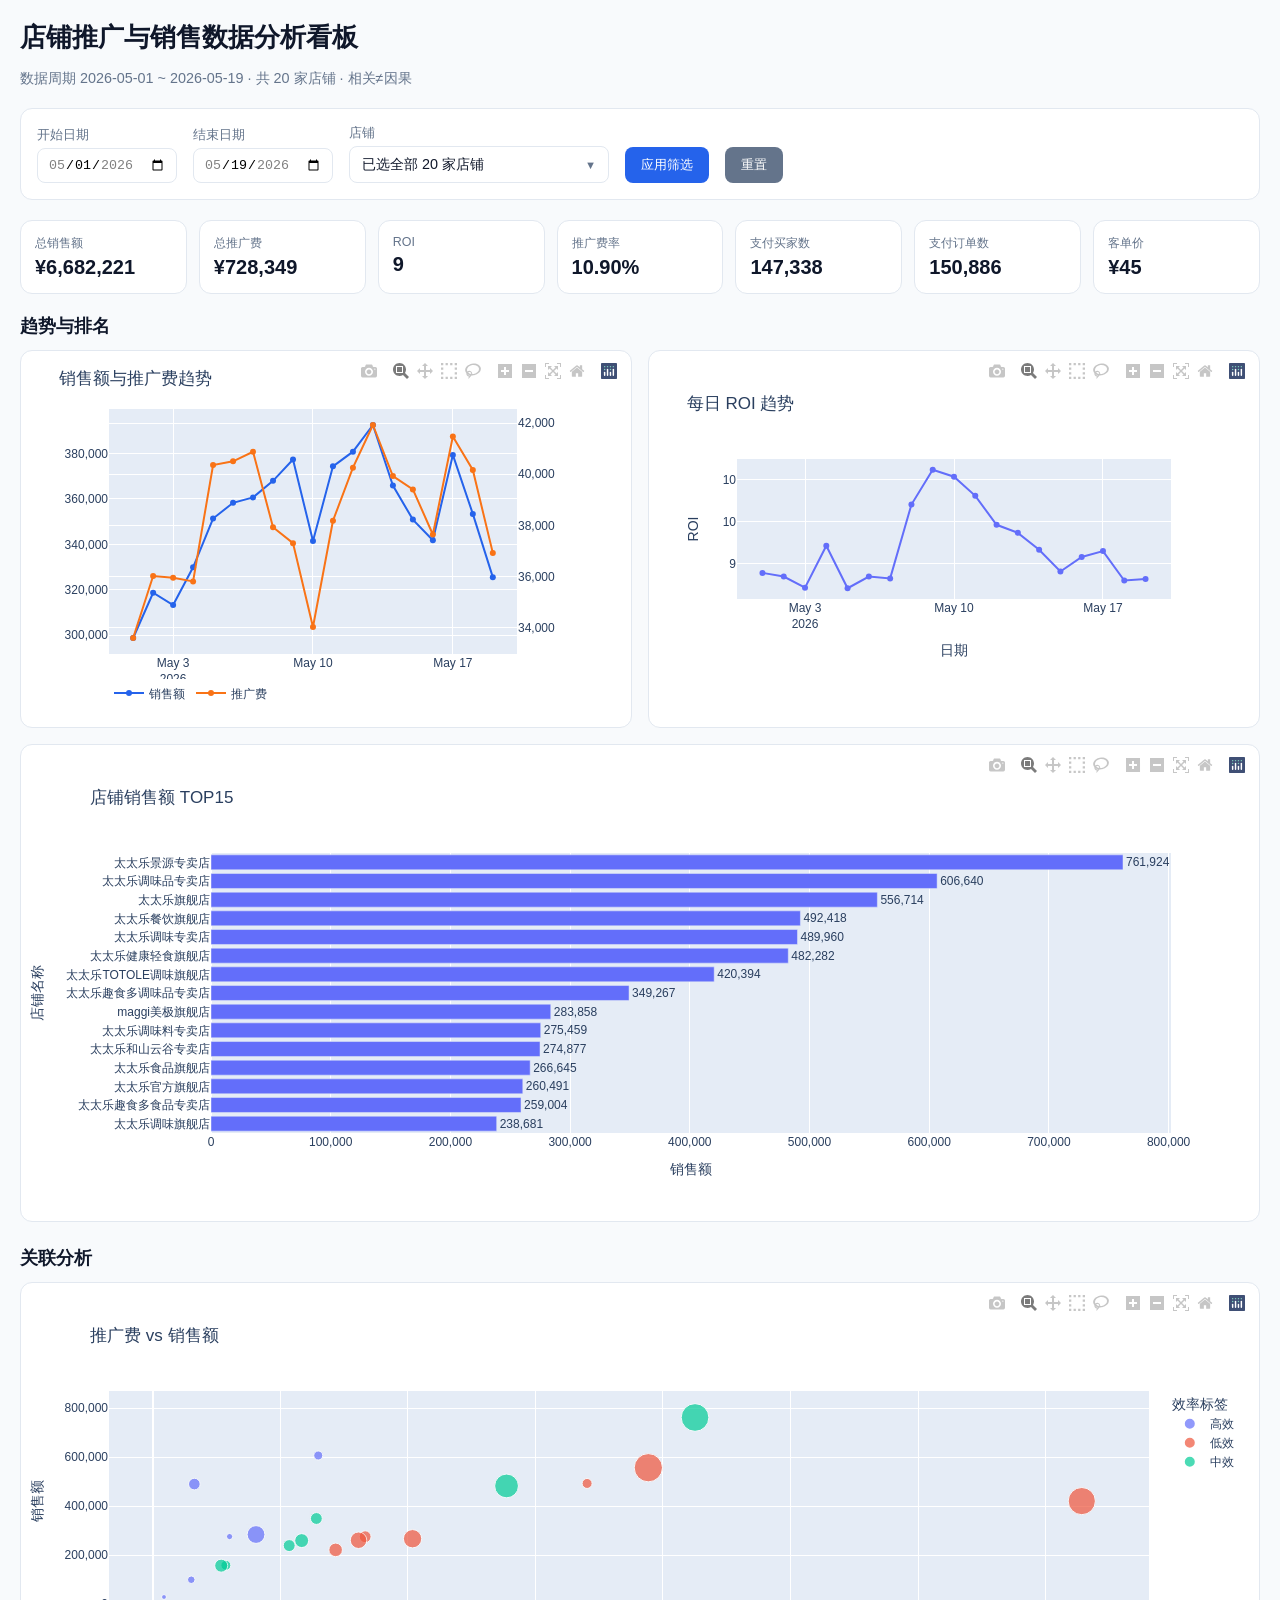
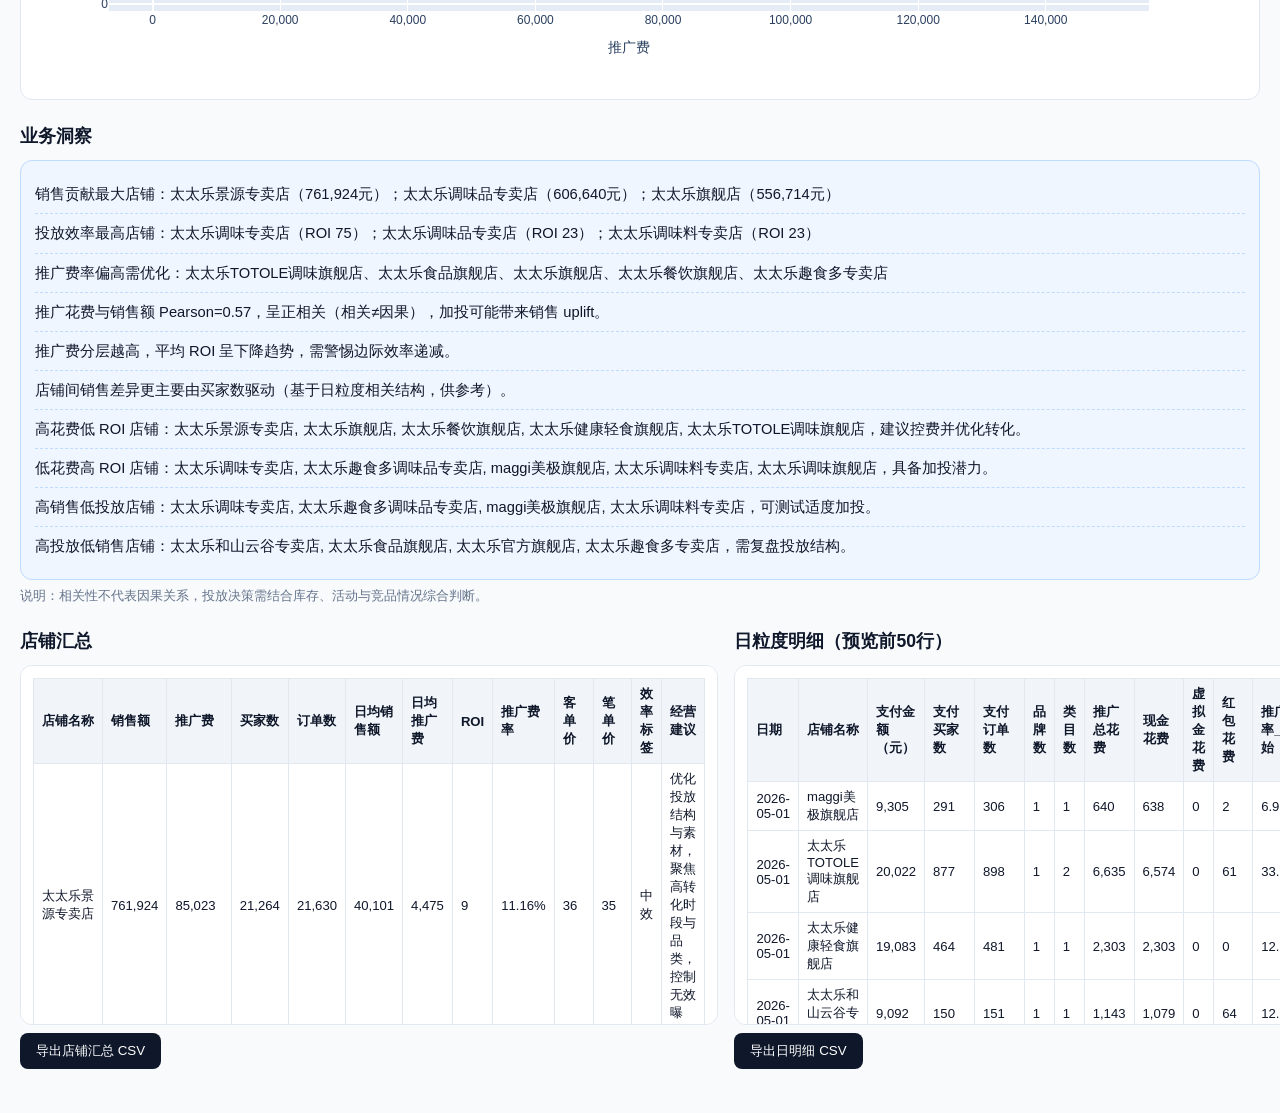
==== dmp-shop-dashboard/index.html @ 81e04dbf "dmp-shop-dashboard: 更新店铺推广与销售看板" ====
<!DOCTYPE html>
<html lang="zh-CN">
<head>
  <meta charset="UTF-8" />
  <meta name="viewport" content="width=device-width, initial-scale=1.0" />
  <title>店铺推广与销售看板</title>
  <script src="https://cdn.plot.ly/plotly-2.27.0.min.js"></script>
  <style>
    :root {
      --bg: #f8fafc; --card: #fff; --text: #0f172a; --muted: #64748b;
      --primary: #2563eb; --border: #e2e8f0;
    }
    * { box-sizing: border-box; }
    body { margin: 0; font-family: -apple-system, BlinkMacSystemFont, "Segoe UI", "PingFang SC", sans-serif;
      background: var(--bg); color: var(--text); }
    .wrap { max-width: 1400px; margin: 0 auto; padding: 20px; }
    h1 { margin: 0 0 6px; font-size: 1.6rem; }
    .sub { color: var(--muted); margin-bottom: 20px; font-size: 0.9rem; }
    .filters { background: var(--card); border: 1px solid var(--border); border-radius: 12px;
      padding: 16px; display: flex; flex-wrap: wrap; gap: 16px; align-items: end; margin-bottom: 20px; }
    .filters label { display: block; font-size: 0.8rem; color: var(--muted); margin-bottom: 4px; }
    .filters input { padding: 8px 10px; border: 1px solid var(--border); border-radius: 8px; min-width: 140px; }
    .ms-dropdown { position: relative; min-width: 260px; }
    .ms-trigger {
      display: flex; align-items: center; justify-content: space-between; gap: 8px;
      padding: 8px 12px; border: 1px solid var(--border); border-radius: 8px;
      background: #fff; cursor: pointer; min-width: 260px; user-select: none;
    }
    .ms-trigger:hover { border-color: var(--primary); }
    .ms-trigger.open { border-color: var(--primary); box-shadow: 0 0 0 2px rgba(37,99,235,.15); }
    .ms-trigger-text { flex: 1; overflow: hidden; text-overflow: ellipsis; white-space: nowrap; font-size: 0.9rem; }
    .ms-arrow { color: var(--muted); font-size: 0.7rem; transition: transform .2s; }
    .ms-trigger.open .ms-arrow { transform: rotate(180deg); }
    .ms-panel {
      display: none; position: absolute; top: calc(100% + 4px); left: 0; z-index: 100;
      width: 320px; background: #fff; border: 1px solid var(--border); border-radius: 10px;
      box-shadow: 0 8px 24px rgba(15,23,42,.12);
    }
    .ms-panel.open { display: block; }
    .ms-toolbar { padding: 8px; border-bottom: 1px solid var(--border); display: flex; gap: 6px; flex-wrap: wrap; }
    .ms-toolbar input { flex: 1; min-width: 120px; padding: 6px 8px; font-size: 0.85rem; }
    .ms-toolbar button {
      padding: 5px 10px; font-size: 0.78rem; border: 1px solid var(--border);
      border-radius: 6px; background: #f8fafc; cursor: pointer;
    }
    .ms-toolbar button:hover { background: #e2e8f0; }
    .ms-list { max-height: 220px; overflow-y: auto; padding: 6px 0; }
    .ms-item {
      display: flex; align-items: center; gap: 8px; padding: 7px 12px; cursor: pointer; font-size: 0.88rem;
    }
    .ms-item:hover { background: #f1f5f9; }
    .ms-item input { cursor: pointer; accent-color: var(--primary); }
    .btn { background: var(--primary); color: #fff; border: none; padding: 9px 16px; border-radius: 8px; cursor: pointer; }
    .kpi-grid { display: grid; grid-template-columns: repeat(auto-fit, minmax(150px, 1fr)); gap: 12px; margin-bottom: 20px; }
    .kpi { background: var(--card); border: 1px solid var(--border); border-radius: 12px; padding: 14px; }
    .kpi .label { font-size: 0.78rem; color: var(--muted); }
    .kpi .val { font-size: 1.25rem; font-weight: 700; margin-top: 4px; }
    .section { margin-bottom: 24px; }
    .section h2 { font-size: 1.1rem; margin: 0 0 12px; }
    .grid2 { display: grid; grid-template-columns: 1fr 1fr; gap: 16px; }
    @media (max-width: 900px) { .grid2 { grid-template-columns: 1fr; } }
    .chart-box { background: var(--card); border: 1px solid var(--border); border-radius: 12px; padding: 8px; overflow: hidden; }
    .insights { background: #eff6ff; border: 1px solid #bfdbfe; border-radius: 12px; padding: 14px; }
    .insight-item { padding: 8px 0; border-bottom: 1px dashed #bfdbfe; font-size: 0.92rem; line-height: 1.5; }
    .insight-item:last-child { border-bottom: none; }
    .data-table { width: 100%; border-collapse: collapse; font-size: 0.82rem; }
    .data-table th, .data-table td { border: 1px solid var(--border); padding: 6px 8px; text-align: left; }
    .data-table th { background: #f1f5f9; }
    .table-wrap { background: var(--card); border: 1px solid var(--border); border-radius: 12px; padding: 12px; overflow: auto; max-height: 360px; }
    .export-btn { margin-top: 8px; background: #0f172a; }
    .note { font-size: 0.8rem; color: var(--muted); margin-top: 8px; }
  </style>
</head>
<body>
<div class="wrap">
  <h1>店铺推广与销售数据分析看板</h1>
  <p class="sub">数据周期 2026-05-01 ~ 2026-05-19 · 共 20 家店铺 · 相关≠因果</p>

  <div class="filters">
    <div>
      <label>开始日期</label>
      <input type="date" id="dateStart" value="2026-05-01" min="2026-05-01" max="2026-05-19" />
    </div>
    <div>
      <label>结束日期</label>
      <input type="date" id="dateEnd" value="2026-05-19" min="2026-05-01" max="2026-05-19" />
    </div>
    <div class="ms-dropdown" id="shopDropdown">
      <label>店铺</label>
      <div class="ms-trigger" id="shopTrigger" onclick="toggleShopDropdown(event)">
        <span class="ms-trigger-text" id="shopTriggerText">请选择店铺</span>
        <span class="ms-arrow">▼</span>
      </div>
      <div class="ms-panel" id="shopPanel">
        <div class="ms-toolbar">
          <input type="text" id="shopSearch" placeholder="搜索店铺…" oninput="filterShopList()" />
          <button type="button" onclick="selectAllShops()">全选</button>
          <button type="button" onclick="clearAllShops()">清空</button>
        </div>
        <div class="ms-list" id="shopList"></div>
      </div>
    </div>
    <button class="btn" onclick="applyFilter()">应用筛选</button>
    <button class="btn" style="background:#64748b" onclick="resetFilter()">重置</button>
  </div>

  <div class="kpi-grid" id="kpiGrid">
    <div class="kpi"><div class="label">总销售额</div><div class="val" id="kpiSales">¥6,682,221</div></div>
    <div class="kpi"><div class="label">总推广费</div><div class="val" id="kpiSpend">¥728,349</div></div>
    <div class="kpi"><div class="label">ROI</div><div class="val" id="kpiRoi">9</div></div>
    <div class="kpi"><div class="label">推广费率</div><div class="val" id="kpiRate">10.90%</div></div>
    <div class="kpi"><div class="label">支付买家数</div><div class="val" id="kpiBuyers">147,338</div></div>
    <div class="kpi"><div class="label">支付订单数</div><div class="val" id="kpiOrders">150,886</div></div>
    <div class="kpi"><div class="label">客单价</div><div class="val" id="kpiAov">¥45</div></div>
  </div>

  <div class="section">
    <h2>趋势与排名</h2>
    <div class="grid2">
      <div class="chart-box"><div>                            <div id="chart_trend" class="plotly-graph-div" style="height:360px; width:100%;"></div>            <script type="text/javascript">                                    window.PLOTLYENV=window.PLOTLYENV || {};                                    if (document.getElementById("chart_trend")) {                    Plotly.newPlot(                        "chart_trend",                        [{"hovertemplate":"%{x|%Y-%m-%d}\u003cbr\u003e\u9500\u552e\u989d: %{y:,.0f}\u003cextra\u003e\u003c\u002fextra\u003e","line":{"color":"#2563eb"},"name":"\u9500\u552e\u989d","x":["2026-05-01T00:00:00","2026-05-02T00:00:00","2026-05-03T00:00:00","2026-05-04T00:00:00","2026-05-05T00:00:00","2026-05-06T00:00:00","2026-05-07T00:00:00","2026-05-08T00:00:00","2026-05-09T00:00:00","2026-05-10T00:00:00","2026-05-11T00:00:00","2026-05-12T00:00:00","2026-05-13T00:00:00","2026-05-14T00:00:00","2026-05-15T00:00:00","2026-05-16T00:00:00","2026-05-17T00:00:00","2026-05-18T00:00:00","2026-05-19T00:00:00"],"y":[298719.67,318667.79,313254.06,329875.71,351352.71,358299.04,360668.1,367966.88,377360.66,341427.82,374347.6,380825.96,392574.14,365877.1,350899.19,341784.53,379396.39,353400.55,325522.66],"type":"scatter","xaxis":"x","yaxis":"y"},{"hovertemplate":"%{x|%Y-%m-%d}\u003cbr\u003e\u63a8\u5e7f\u8d39: %{y:,.0f}\u003cextra\u003e\u003c\u002fextra\u003e","line":{"color":"#f97316"},"name":"\u63a8\u5e7f\u8d39","x":["2026-05-01T00:00:00","2026-05-02T00:00:00","2026-05-03T00:00:00","2026-05-04T00:00:00","2026-05-05T00:00:00","2026-05-06T00:00:00","2026-05-07T00:00:00","2026-05-08T00:00:00","2026-05-09T00:00:00","2026-05-10T00:00:00","2026-05-11T00:00:00","2026-05-12T00:00:00","2026-05-13T00:00:00","2026-05-14T00:00:00","2026-05-15T00:00:00","2026-05-16T00:00:00","2026-05-17T00:00:00","2026-05-18T00:00:00","2026-05-19T00:00:00"],"y":[33606.68,36026.409999999996,35956.520000000004,35815.71,40356.93,40506.6,40877.53,37933.34,37310.83,34035.26,38184.07,40256.520000000004,41923.020000000004,39931.58,39407.94,37649.06,41474.6,40165.93,36930.01],"type":"scatter","xaxis":"x","yaxis":"y2"}],                        {"template":{"data":{"histogram2dcontour":[{"type":"histogram2dcontour","colorbar":{"outlinewidth":0,"ticks":""},"colorscale":[[0.0,"#0d0887"],[0.1111111111111111,"#46039f"],[0.2222222222222222,"#7201a8"],[0.3333333333333333,"#9c179e"],[0.4444444444444444,"#bd3786"],[0.5555555555555556,"#d8576b"],[0.6666666666666666,"#ed7953"],[0.7777777777777778,"#fb9f3a"],[0.8888888888888888,"#fdca26"],[1.0,"#f0f921"]]}],"choropleth":[{"type":"choropleth","colorbar":{"outlinewidth":0,"ticks":""}}],"histogram2d":[{"type":"histogram2d","colorbar":{"outlinewidth":0,"ticks":""},"colorscale":[[0.0,"#0d0887"],[0.1111111111111111,"#46039f"],[0.2222222222222222,"#7201a8"],[0.3333333333333333,"#9c179e"],[0.4444444444444444,"#bd3786"],[0.5555555555555556,"#d8576b"],[0.6666666666666666,"#ed7953"],[0.7777777777777778,"#fb9f3a"],[0.8888888888888888,"#fdca26"],[1.0,"#f0f921"]]}],"heatmap":[{"type":"heatmap","colorbar":{"outlinewidth":0,"ticks":""},"colorscale":[[0.0,"#0d0887"],[0.1111111111111111,"#46039f"],[0.2222222222222222,"#7201a8"],[0.3333333333333333,"#9c179e"],[0.4444444444444444,"#bd3786"],[0.5555555555555556,"#d8576b"],[0.6666666666666666,"#ed7953"],[0.7777777777777778,"#fb9f3a"],[0.8888888888888888,"#fdca26"],[1.0,"#f0f921"]]}],"heatmapgl":[{"type":"heatmapgl","colorbar":{"outlinewidth":0,"ticks":""},"colorscale":[[0.0,"#0d0887"],[0.1111111111111111,"#46039f"],[0.2222222222222222,"#7201a8"],[0.3333333333333333,"#9c179e"],[0.4444444444444444,"#bd3786"],[0.5555555555555556,"#d8576b"],[0.6666666666666666,"#ed7953"],[0.7777777777777778,"#fb9f3a"],[0.8888888888888888,"#fdca26"],[1.0,"#f0f921"]]}],"contourcarpet":[{"type":"contourcarpet","colorbar":{"outlinewidth":0,"ticks":""}}],"contour":[{"type":"contour","colorbar":{"outlinewidth":0,"ticks":""},"colorscale":[[0.0,"#0d0887"],[0.1111111111111111,"#46039f"],[0.2222222222222222,"#7201a8"],[0.3333333333333333,"#9c179e"],[0.4444444444444444,"#bd3786"],[0.5555555555555556,"#d8576b"],[0.6666666666666666,"#ed7953"],[0.7777777777777778,"#fb9f3a"],[0.8888888888888888,"#fdca26"],[1.0,"#f0f921"]]}],"surface":[{"type":"surface","colorbar":{"outlinewidth":0,"ticks":""},"colorscale":[[0.0,"#0d0887"],[0.1111111111111111,"#46039f"],[0.2222222222222222,"#7201a8"],[0.3333333333333333,"#9c179e"],[0.4444444444444444,"#bd3786"],[0.5555555555555556,"#d8576b"],[0.6666666666666666,"#ed7953"],[0.7777777777777778,"#fb9f3a"],[0.8888888888888888,"#fdca26"],[1.0,"#f0f921"]]}],"mesh3d":[{"type":"mesh3d","colorbar":{"outlinewidth":0,"ticks":""}}],"scatter":[{"fillpattern":{"fillmode":"overlay","size":10,"solidity":0.2},"type":"scatter"}],"parcoords":[{"type":"parcoords","line":{"colorbar":{"outlinewidth":0,"ticks":""}}}],"scatterpolargl":[{"type":"scatterpolargl","marker":{"colorbar":{"outlinewidth":0,"ticks":""}}}],"bar":[{"error_x":{"color":"#2a3f5f"},"error_y":{"color":"#2a3f5f"},"marker":{"line":{"color":"#E5ECF6","width":0.5},"pattern":{"fillmode":"overlay","size":10,"solidity":0.2}},"type":"bar"}],"scattergeo":[{"type":"scattergeo","marker":{"colorbar":{"outlinewidth":0,"ticks":""}}}],"scatterpolar":[{"type":"scatterpolar","marker":{"colorbar":{"outlinewidth":0,"ticks":""}}}],"histogram":[{"marker":{"pattern":{"fillmode":"overlay","size":10,"solidity":0.2}},"type":"histogram"}],"scattergl":[{"type":"scattergl","marker":{"colorbar":{"outlinewidth":0,"ticks":""}}}],"scatter3d":[{"type":"scatter3d","line":{"colorbar":{"outlinewidth":0,"ticks":""}},"marker":{"colorbar":{"outlinewidth":0,"ticks":""}}}],"scattermapbox":[{"type":"scattermapbox","marker":{"colorbar":{"outlinewidth":0,"ticks":""}}}],"scatterternary":[{"type":"scatterternary","marker":{"colorbar":{"outlinewidth":0,"ticks":""}}}],"scattercarpet":[{"type":"scattercarpet","marker":{"colorbar":{"outlinewidth":0,"ticks":""}}}],"carpet":[{"aaxis":{"endlinecolor":"#2a3f5f","gridcolor":"white","linecolor":"white","minorgridcolor":"white","startlinecolor":"#2a3f5f"},"baxis":{"endlinecolor":"#2a3f5f","gridcolor":"white","linecolor":"white","minorgridcolor":"white","startlinecolor":"#2a3f5f"},"type":"carpet"}],"table":[{"cells":{"fill":{"color":"#EBF0F8"},"line":{"color":"white"}},"header":{"fill":{"color":"#C8D4E3"},"line":{"color":"white"}},"type":"table"}],"barpolar":[{"marker":{"line":{"color":"#E5ECF6","width":0.5},"pattern":{"fillmode":"overlay","size":10,"solidity":0.2}},"type":"barpolar"}],"pie":[{"automargin":true,"type":"pie"}]},"layout":{"autotypenumbers":"strict","colorway":["#636efa","#EF553B","#00cc96","#ab63fa","#FFA15A","#19d3f3","#FF6692","#B6E880","#FF97FF","#FECB52"],"font":{"color":"#2a3f5f"},"hovermode":"closest","hoverlabel":{"align":"left"},"paper_bgcolor":"white","plot_bgcolor":"#E5ECF6","polar":{"bgcolor":"#E5ECF6","angularaxis":{"gridcolor":"white","linecolor":"white","ticks":""},"radialaxis":{"gridcolor":"white","linecolor":"white","ticks":""}},"ternary":{"bgcolor":"#E5ECF6","aaxis":{"gridcolor":"white","linecolor":"white","ticks":""},"baxis":{"gridcolor":"white","linecolor":"white","ticks":""},"caxis":{"gridcolor":"white","linecolor":"white","ticks":""}},"coloraxis":{"colorbar":{"outlinewidth":0,"ticks":""}},"colorscale":{"sequential":[[0.0,"#0d0887"],[0.1111111111111111,"#46039f"],[0.2222222222222222,"#7201a8"],[0.3333333333333333,"#9c179e"],[0.4444444444444444,"#bd3786"],[0.5555555555555556,"#d8576b"],[0.6666666666666666,"#ed7953"],[0.7777777777777778,"#fb9f3a"],[0.8888888888888888,"#fdca26"],[1.0,"#f0f921"]],"sequentialminus":[[0.0,"#0d0887"],[0.1111111111111111,"#46039f"],[0.2222222222222222,"#7201a8"],[0.3333333333333333,"#9c179e"],[0.4444444444444444,"#bd3786"],[0.5555555555555556,"#d8576b"],[0.6666666666666666,"#ed7953"],[0.7777777777777778,"#fb9f3a"],[0.8888888888888888,"#fdca26"],[1.0,"#f0f921"]],"diverging":[[0,"#8e0152"],[0.1,"#c51b7d"],[0.2,"#de77ae"],[0.3,"#f1b6da"],[0.4,"#fde0ef"],[0.5,"#f7f7f7"],[0.6,"#e6f5d0"],[0.7,"#b8e186"],[0.8,"#7fbc41"],[0.9,"#4d9221"],[1,"#276419"]]},"xaxis":{"gridcolor":"white","linecolor":"white","ticks":"","title":{"standoff":15},"zerolinecolor":"white","automargin":true,"zerolinewidth":2},"yaxis":{"gridcolor":"white","linecolor":"white","ticks":"","title":{"standoff":15},"zerolinecolor":"white","automargin":true,"zerolinewidth":2},"scene":{"xaxis":{"backgroundcolor":"#E5ECF6","gridcolor":"white","linecolor":"white","showbackground":true,"ticks":"","zerolinecolor":"white","gridwidth":2},"yaxis":{"backgroundcolor":"#E5ECF6","gridcolor":"white","linecolor":"white","showbackground":true,"ticks":"","zerolinecolor":"white","gridwidth":2},"zaxis":{"backgroundcolor":"#E5ECF6","gridcolor":"white","linecolor":"white","showbackground":true,"ticks":"","zerolinecolor":"white","gridwidth":2}},"shapedefaults":{"line":{"color":"#2a3f5f"}},"annotationdefaults":{"arrowcolor":"#2a3f5f","arrowhead":0,"arrowwidth":1},"geo":{"bgcolor":"white","landcolor":"#E5ECF6","subunitcolor":"white","showland":true,"showlakes":true,"lakecolor":"white"},"title":{"x":0.05},"mapbox":{"style":"light"}}},"xaxis":{"anchor":"y","domain":[0.0,0.94]},"yaxis":{"anchor":"x","domain":[0.0,1.0],"tickformat":",.0f"},"yaxis2":{"anchor":"x","overlaying":"y","side":"right","tickformat":",.0f"},"margin":{"t":50,"b":40},"legend":{"orientation":"h"},"title":{"text":"\u9500\u552e\u989d\u4e0e\u63a8\u5e7f\u8d39\u8d8b\u52bf"},"height":360},                        {"displayModeBar": true, "responsive": true}                    )                };                            </script>        </div></div>
      <div class="chart-box"><div>                            <div id="chart_roi" class="plotly-graph-div" style="height:320px; width:100%;"></div>            <script type="text/javascript">                                    window.PLOTLYENV=window.PLOTLYENV || {};                                    if (document.getElementById("chart_roi")) {                    Plotly.newPlot(                        "chart_roi",                        [{"hovertemplate":"%{x|%Y-%m-%d}\u003cbr\u003eROI: %{y:,.0f}\u003cextra\u003e\u003c\u002fextra\u003e","legendgroup":"","line":{"color":"#636efa","dash":"solid"},"marker":{"symbol":"circle"},"mode":"lines+markers","name":"","orientation":"v","showlegend":false,"x":["2026-05-01T00:00:00","2026-05-02T00:00:00","2026-05-03T00:00:00","2026-05-04T00:00:00","2026-05-05T00:00:00","2026-05-06T00:00:00","2026-05-07T00:00:00","2026-05-08T00:00:00","2026-05-09T00:00:00","2026-05-10T00:00:00","2026-05-11T00:00:00","2026-05-12T00:00:00","2026-05-13T00:00:00","2026-05-14T00:00:00","2026-05-15T00:00:00","2026-05-16T00:00:00","2026-05-17T00:00:00","2026-05-18T00:00:00","2026-05-19T00:00:00"],"xaxis":"x","y":[8.888699210990195,8.845393976252423,8.712023855478783,9.210363552753806,8.706130768618921,8.845448396063851,8.823138286486488,9.70035541294281,10.113971198174898,10.031591355553035,9.803763716125598,9.459982134570996,9.364166512813247,9.162600127518118,8.90427639709155,9.078169016703207,9.14768050807,8.79851530886998,8.814583586627785],"yaxis":"y","type":"scatter"}],                        {"template":{"data":{"histogram2dcontour":[{"type":"histogram2dcontour","colorbar":{"outlinewidth":0,"ticks":""},"colorscale":[[0.0,"#0d0887"],[0.1111111111111111,"#46039f"],[0.2222222222222222,"#7201a8"],[0.3333333333333333,"#9c179e"],[0.4444444444444444,"#bd3786"],[0.5555555555555556,"#d8576b"],[0.6666666666666666,"#ed7953"],[0.7777777777777778,"#fb9f3a"],[0.8888888888888888,"#fdca26"],[1.0,"#f0f921"]]}],"choropleth":[{"type":"choropleth","colorbar":{"outlinewidth":0,"ticks":""}}],"histogram2d":[{"type":"histogram2d","colorbar":{"outlinewidth":0,"ticks":""},"colorscale":[[0.0,"#0d0887"],[0.1111111111111111,"#46039f"],[0.2222222222222222,"#7201a8"],[0.3333333333333333,"#9c179e"],[0.4444444444444444,"#bd3786"],[0.5555555555555556,"#d8576b"],[0.6666666666666666,"#ed7953"],[0.7777777777777778,"#fb9f3a"],[0.8888888888888888,"#fdca26"],[1.0,"#f0f921"]]}],"heatmap":[{"type":"heatmap","colorbar":{"outlinewidth":0,"ticks":""},"colorscale":[[0.0,"#0d0887"],[0.1111111111111111,"#46039f"],[0.2222222222222222,"#7201a8"],[0.3333333333333333,"#9c179e"],[0.4444444444444444,"#bd3786"],[0.5555555555555556,"#d8576b"],[0.6666666666666666,"#ed7953"],[0.7777777777777778,"#fb9f3a"],[0.8888888888888888,"#fdca26"],[1.0,"#f0f921"]]}],"heatmapgl":[{"type":"heatmapgl","colorbar":{"outlinewidth":0,"ticks":""},"colorscale":[[0.0,"#0d0887"],[0.1111111111111111,"#46039f"],[0.2222222222222222,"#7201a8"],[0.3333333333333333,"#9c179e"],[0.4444444444444444,"#bd3786"],[0.5555555555555556,"#d8576b"],[0.6666666666666666,"#ed7953"],[0.7777777777777778,"#fb9f3a"],[0.8888888888888888,"#fdca26"],[1.0,"#f0f921"]]}],"contourcarpet":[{"type":"contourcarpet","colorbar":{"outlinewidth":0,"ticks":""}}],"contour":[{"type":"contour","colorbar":{"outlinewidth":0,"ticks":""},"colorscale":[[0.0,"#0d0887"],[0.1111111111111111,"#46039f"],[0.2222222222222222,"#7201a8"],[0.3333333333333333,"#9c179e"],[0.4444444444444444,"#bd3786"],[0.5555555555555556,"#d8576b"],[0.6666666666666666,"#ed7953"],[0.7777777777777778,"#fb9f3a"],[0.8888888888888888,"#fdca26"],[1.0,"#f0f921"]]}],"surface":[{"type":"surface","colorbar":{"outlinewidth":0,"ticks":""},"colorscale":[[0.0,"#0d0887"],[0.1111111111111111,"#46039f"],[0.2222222222222222,"#7201a8"],[0.3333333333333333,"#9c179e"],[0.4444444444444444,"#bd3786"],[0.5555555555555556,"#d8576b"],[0.6666666666666666,"#ed7953"],[0.7777777777777778,"#fb9f3a"],[0.8888888888888888,"#fdca26"],[1.0,"#f0f921"]]}],"mesh3d":[{"type":"mesh3d","colorbar":{"outlinewidth":0,"ticks":""}}],"scatter":[{"fillpattern":{"fillmode":"overlay","size":10,"solidity":0.2},"type":"scatter"}],"parcoords":[{"type":"parcoords","line":{"colorbar":{"outlinewidth":0,"ticks":""}}}],"scatterpolargl":[{"type":"scatterpolargl","marker":{"colorbar":{"outlinewidth":0,"ticks":""}}}],"bar":[{"error_x":{"color":"#2a3f5f"},"error_y":{"color":"#2a3f5f"},"marker":{"line":{"color":"#E5ECF6","width":0.5},"pattern":{"fillmode":"overlay","size":10,"solidity":0.2}},"type":"bar"}],"scattergeo":[{"type":"scattergeo","marker":{"colorbar":{"outlinewidth":0,"ticks":""}}}],"scatterpolar":[{"type":"scatterpolar","marker":{"colorbar":{"outlinewidth":0,"ticks":""}}}],"histogram":[{"marker":{"pattern":{"fillmode":"overlay","size":10,"solidity":0.2}},"type":"histogram"}],"scattergl":[{"type":"scattergl","marker":{"colorbar":{"outlinewidth":0,"ticks":""}}}],"scatter3d":[{"type":"scatter3d","line":{"colorbar":{"outlinewidth":0,"ticks":""}},"marker":{"colorbar":{"outlinewidth":0,"ticks":""}}}],"scattermapbox":[{"type":"scattermapbox","marker":{"colorbar":{"outlinewidth":0,"ticks":""}}}],"scatterternary":[{"type":"scatterternary","marker":{"colorbar":{"outlinewidth":0,"ticks":""}}}],"scattercarpet":[{"type":"scattercarpet","marker":{"colorbar":{"outlinewidth":0,"ticks":""}}}],"carpet":[{"aaxis":{"endlinecolor":"#2a3f5f","gridcolor":"white","linecolor":"white","minorgridcolor":"white","startlinecolor":"#2a3f5f"},"baxis":{"endlinecolor":"#2a3f5f","gridcolor":"white","linecolor":"white","minorgridcolor":"white","startlinecolor":"#2a3f5f"},"type":"carpet"}],"table":[{"cells":{"fill":{"color":"#EBF0F8"},"line":{"color":"white"}},"header":{"fill":{"color":"#C8D4E3"},"line":{"color":"white"}},"type":"table"}],"barpolar":[{"marker":{"line":{"color":"#E5ECF6","width":0.5},"pattern":{"fillmode":"overlay","size":10,"solidity":0.2}},"type":"barpolar"}],"pie":[{"automargin":true,"type":"pie"}]},"layout":{"autotypenumbers":"strict","colorway":["#636efa","#EF553B","#00cc96","#ab63fa","#FFA15A","#19d3f3","#FF6692","#B6E880","#FF97FF","#FECB52"],"font":{"color":"#2a3f5f"},"hovermode":"closest","hoverlabel":{"align":"left"},"paper_bgcolor":"white","plot_bgcolor":"#E5ECF6","polar":{"bgcolor":"#E5ECF6","angularaxis":{"gridcolor":"white","linecolor":"white","ticks":""},"radialaxis":{"gridcolor":"white","linecolor":"white","ticks":""}},"ternary":{"bgcolor":"#E5ECF6","aaxis":{"gridcolor":"white","linecolor":"white","ticks":""},"baxis":{"gridcolor":"white","linecolor":"white","ticks":""},"caxis":{"gridcolor":"white","linecolor":"white","ticks":""}},"coloraxis":{"colorbar":{"outlinewidth":0,"ticks":""}},"colorscale":{"sequential":[[0.0,"#0d0887"],[0.1111111111111111,"#46039f"],[0.2222222222222222,"#7201a8"],[0.3333333333333333,"#9c179e"],[0.4444444444444444,"#bd3786"],[0.5555555555555556,"#d8576b"],[0.6666666666666666,"#ed7953"],[0.7777777777777778,"#fb9f3a"],[0.8888888888888888,"#fdca26"],[1.0,"#f0f921"]],"sequentialminus":[[0.0,"#0d0887"],[0.1111111111111111,"#46039f"],[0.2222222222222222,"#7201a8"],[0.3333333333333333,"#9c179e"],[0.4444444444444444,"#bd3786"],[0.5555555555555556,"#d8576b"],[0.6666666666666666,"#ed7953"],[0.7777777777777778,"#fb9f3a"],[0.8888888888888888,"#fdca26"],[1.0,"#f0f921"]],"diverging":[[0,"#8e0152"],[0.1,"#c51b7d"],[0.2,"#de77ae"],[0.3,"#f1b6da"],[0.4,"#fde0ef"],[0.5,"#f7f7f7"],[0.6,"#e6f5d0"],[0.7,"#b8e186"],[0.8,"#7fbc41"],[0.9,"#4d9221"],[1,"#276419"]]},"xaxis":{"gridcolor":"white","linecolor":"white","ticks":"","title":{"standoff":15},"zerolinecolor":"white","automargin":true,"zerolinewidth":2},"yaxis":{"gridcolor":"white","linecolor":"white","ticks":"","title":{"standoff":15},"zerolinecolor":"white","automargin":true,"zerolinewidth":2},"scene":{"xaxis":{"backgroundcolor":"#E5ECF6","gridcolor":"white","linecolor":"white","showbackground":true,"ticks":"","zerolinecolor":"white","gridwidth":2},"yaxis":{"backgroundcolor":"#E5ECF6","gridcolor":"white","linecolor":"white","showbackground":true,"ticks":"","zerolinecolor":"white","gridwidth":2},"zaxis":{"backgroundcolor":"#E5ECF6","gridcolor":"white","linecolor":"white","showbackground":true,"ticks":"","zerolinecolor":"white","gridwidth":2}},"shapedefaults":{"line":{"color":"#2a3f5f"}},"annotationdefaults":{"arrowcolor":"#2a3f5f","arrowhead":0,"arrowwidth":1},"geo":{"bgcolor":"white","landcolor":"#E5ECF6","subunitcolor":"white","showland":true,"showlakes":true,"lakecolor":"white"},"title":{"x":0.05},"mapbox":{"style":"light"}}},"xaxis":{"anchor":"y","domain":[0.0,1.0],"title":{"text":"\u65e5\u671f"}},"yaxis":{"anchor":"x","domain":[0.0,1.0],"title":{"text":"ROI"},"tickformat":",.0f"},"legend":{"tracegroupgap":0},"title":{"text":"\u6bcf\u65e5 ROI \u8d8b\u52bf"},"height":320},                        {"displayModeBar": true, "responsive": true}                    )                };                            </script>        </div></div>
    </div>
    <div class="chart-box" style="margin-top:16px"><div>                            <div id="chart_sales" class="plotly-graph-div" style="height:460px; width:100%;"></div>            <script type="text/javascript">                                    window.PLOTLYENV=window.PLOTLYENV || {};                                    if (document.getElementById("chart_sales")) {                    Plotly.newPlot(                        "chart_sales",                        [{"alignmentgroup":"True","hovertemplate":"\u9500\u552e\u989d=%{x}\u003cbr\u003e\u5e97\u94fa\u540d\u79f0=%{y}\u003cbr\u003e_label=%{text}\u003cextra\u003e\u003c\u002fextra\u003e","legendgroup":"","marker":{"color":"#636efa","pattern":{"shape":""}},"name":"","offsetgroup":"","orientation":"h","showlegend":false,"text":["761,924","606,640","556,714","492,418","489,960","482,282","420,394","349,267","283,858","275,459","274,877","266,645","260,491","259,004","238,681"],"textposition":"outside","x":[761923.63,606640.1,556713.67,492417.51,489960.33,482281.97000000003,420394.06,349266.51,283857.64,275459.25,274876.59,266645.33999999997,260490.53,259003.63999999998,238680.77000000002],"xaxis":"x","y":["\u592a\u592a\u4e50\u666f\u6e90\u4e13\u5356\u5e97","\u592a\u592a\u4e50\u8c03\u5473\u54c1\u4e13\u5356\u5e97","\u592a\u592a\u4e50\u65d7\u8230\u5e97","\u592a\u592a\u4e50\u9910\u996e\u65d7\u8230\u5e97","\u592a\u592a\u4e50\u8c03\u5473\u4e13\u5356\u5e97","\u592a\u592a\u4e50\u5065\u5eb7\u8f7b\u98df\u65d7\u8230\u5e97","\u592a\u592a\u4e50TOTOLE\u8c03\u5473\u65d7\u8230\u5e97","\u592a\u592a\u4e50\u8da3\u98df\u591a\u8c03\u5473\u54c1\u4e13\u5356\u5e97","maggi\u7f8e\u6781\u65d7\u8230\u5e97","\u592a\u592a\u4e50\u8c03\u5473\u6599\u4e13\u5356\u5e97","\u592a\u592a\u4e50\u548c\u5c71\u4e91\u8c37\u4e13\u5356\u5e97","\u592a\u592a\u4e50\u98df\u54c1\u65d7\u8230\u5e97","\u592a\u592a\u4e50\u5b98\u65b9\u65d7\u8230\u5e97","\u592a\u592a\u4e50\u8da3\u98df\u591a\u98df\u54c1\u4e13\u5356\u5e97","\u592a\u592a\u4e50\u8c03\u5473\u65d7\u8230\u5e97"],"yaxis":"y","type":"bar","texttemplate":"%{text}"}],                        {"template":{"data":{"histogram2dcontour":[{"type":"histogram2dcontour","colorbar":{"outlinewidth":0,"ticks":""},"colorscale":[[0.0,"#0d0887"],[0.1111111111111111,"#46039f"],[0.2222222222222222,"#7201a8"],[0.3333333333333333,"#9c179e"],[0.4444444444444444,"#bd3786"],[0.5555555555555556,"#d8576b"],[0.6666666666666666,"#ed7953"],[0.7777777777777778,"#fb9f3a"],[0.8888888888888888,"#fdca26"],[1.0,"#f0f921"]]}],"choropleth":[{"type":"choropleth","colorbar":{"outlinewidth":0,"ticks":""}}],"histogram2d":[{"type":"histogram2d","colorbar":{"outlinewidth":0,"ticks":""},"colorscale":[[0.0,"#0d0887"],[0.1111111111111111,"#46039f"],[0.2222222222222222,"#7201a8"],[0.3333333333333333,"#9c179e"],[0.4444444444444444,"#bd3786"],[0.5555555555555556,"#d8576b"],[0.6666666666666666,"#ed7953"],[0.7777777777777778,"#fb9f3a"],[0.8888888888888888,"#fdca26"],[1.0,"#f0f921"]]}],"heatmap":[{"type":"heatmap","colorbar":{"outlinewidth":0,"ticks":""},"colorscale":[[0.0,"#0d0887"],[0.1111111111111111,"#46039f"],[0.2222222222222222,"#7201a8"],[0.3333333333333333,"#9c179e"],[0.4444444444444444,"#bd3786"],[0.5555555555555556,"#d8576b"],[0.6666666666666666,"#ed7953"],[0.7777777777777778,"#fb9f3a"],[0.8888888888888888,"#fdca26"],[1.0,"#f0f921"]]}],"heatmapgl":[{"type":"heatmapgl","colorbar":{"outlinewidth":0,"ticks":""},"colorscale":[[0.0,"#0d0887"],[0.1111111111111111,"#46039f"],[0.2222222222222222,"#7201a8"],[0.3333333333333333,"#9c179e"],[0.4444444444444444,"#bd3786"],[0.5555555555555556,"#d8576b"],[0.6666666666666666,"#ed7953"],[0.7777777777777778,"#fb9f3a"],[0.8888888888888888,"#fdca26"],[1.0,"#f0f921"]]}],"contourcarpet":[{"type":"contourcarpet","colorbar":{"outlinewidth":0,"ticks":""}}],"contour":[{"type":"contour","colorbar":{"outlinewidth":0,"ticks":""},"colorscale":[[0.0,"#0d0887"],[0.1111111111111111,"#46039f"],[0.2222222222222222,"#7201a8"],[0.3333333333333333,"#9c179e"],[0.4444444444444444,"#bd3786"],[0.5555555555555556,"#d8576b"],[0.6666666666666666,"#ed7953"],[0.7777777777777778,"#fb9f3a"],[0.8888888888888888,"#fdca26"],[1.0,"#f0f921"]]}],"surface":[{"type":"surface","colorbar":{"outlinewidth":0,"ticks":""},"colorscale":[[0.0,"#0d0887"],[0.1111111111111111,"#46039f"],[0.2222222222222222,"#7201a8"],[0.3333333333333333,"#9c179e"],[0.4444444444444444,"#bd3786"],[0.5555555555555556,"#d8576b"],[0.6666666666666666,"#ed7953"],[0.7777777777777778,"#fb9f3a"],[0.8888888888888888,"#fdca26"],[1.0,"#f0f921"]]}],"mesh3d":[{"type":"mesh3d","colorbar":{"outlinewidth":0,"ticks":""}}],"scatter":[{"fillpattern":{"fillmode":"overlay","size":10,"solidity":0.2},"type":"scatter"}],"parcoords":[{"type":"parcoords","line":{"colorbar":{"outlinewidth":0,"ticks":""}}}],"scatterpolargl":[{"type":"scatterpolargl","marker":{"colorbar":{"outlinewidth":0,"ticks":""}}}],"bar":[{"error_x":{"color":"#2a3f5f"},"error_y":{"color":"#2a3f5f"},"marker":{"line":{"color":"#E5ECF6","width":0.5},"pattern":{"fillmode":"overlay","size":10,"solidity":0.2}},"type":"bar"}],"scattergeo":[{"type":"scattergeo","marker":{"colorbar":{"outlinewidth":0,"ticks":""}}}],"scatterpolar":[{"type":"scatterpolar","marker":{"colorbar":{"outlinewidth":0,"ticks":""}}}],"histogram":[{"marker":{"pattern":{"fillmode":"overlay","size":10,"solidity":0.2}},"type":"histogram"}],"scattergl":[{"type":"scattergl","marker":{"colorbar":{"outlinewidth":0,"ticks":""}}}],"scatter3d":[{"type":"scatter3d","line":{"colorbar":{"outlinewidth":0,"ticks":""}},"marker":{"colorbar":{"outlinewidth":0,"ticks":""}}}],"scattermapbox":[{"type":"scattermapbox","marker":{"colorbar":{"outlinewidth":0,"ticks":""}}}],"scatterternary":[{"type":"scatterternary","marker":{"colorbar":{"outlinewidth":0,"ticks":""}}}],"scattercarpet":[{"type":"scattercarpet","marker":{"colorbar":{"outlinewidth":0,"ticks":""}}}],"carpet":[{"aaxis":{"endlinecolor":"#2a3f5f","gridcolor":"white","linecolor":"white","minorgridcolor":"white","startlinecolor":"#2a3f5f"},"baxis":{"endlinecolor":"#2a3f5f","gridcolor":"white","linecolor":"white","minorgridcolor":"white","startlinecolor":"#2a3f5f"},"type":"carpet"}],"table":[{"cells":{"fill":{"color":"#EBF0F8"},"line":{"color":"white"}},"header":{"fill":{"color":"#C8D4E3"},"line":{"color":"white"}},"type":"table"}],"barpolar":[{"marker":{"line":{"color":"#E5ECF6","width":0.5},"pattern":{"fillmode":"overlay","size":10,"solidity":0.2}},"type":"barpolar"}],"pie":[{"automargin":true,"type":"pie"}]},"layout":{"autotypenumbers":"strict","colorway":["#636efa","#EF553B","#00cc96","#ab63fa","#FFA15A","#19d3f3","#FF6692","#B6E880","#FF97FF","#FECB52"],"font":{"color":"#2a3f5f"},"hovermode":"closest","hoverlabel":{"align":"left"},"paper_bgcolor":"white","plot_bgcolor":"#E5ECF6","polar":{"bgcolor":"#E5ECF6","angularaxis":{"gridcolor":"white","linecolor":"white","ticks":""},"radialaxis":{"gridcolor":"white","linecolor":"white","ticks":""}},"ternary":{"bgcolor":"#E5ECF6","aaxis":{"gridcolor":"white","linecolor":"white","ticks":""},"baxis":{"gridcolor":"white","linecolor":"white","ticks":""},"caxis":{"gridcolor":"white","linecolor":"white","ticks":""}},"coloraxis":{"colorbar":{"outlinewidth":0,"ticks":""}},"colorscale":{"sequential":[[0.0,"#0d0887"],[0.1111111111111111,"#46039f"],[0.2222222222222222,"#7201a8"],[0.3333333333333333,"#9c179e"],[0.4444444444444444,"#bd3786"],[0.5555555555555556,"#d8576b"],[0.6666666666666666,"#ed7953"],[0.7777777777777778,"#fb9f3a"],[0.8888888888888888,"#fdca26"],[1.0,"#f0f921"]],"sequentialminus":[[0.0,"#0d0887"],[0.1111111111111111,"#46039f"],[0.2222222222222222,"#7201a8"],[0.3333333333333333,"#9c179e"],[0.4444444444444444,"#bd3786"],[0.5555555555555556,"#d8576b"],[0.6666666666666666,"#ed7953"],[0.7777777777777778,"#fb9f3a"],[0.8888888888888888,"#fdca26"],[1.0,"#f0f921"]],"diverging":[[0,"#8e0152"],[0.1,"#c51b7d"],[0.2,"#de77ae"],[0.3,"#f1b6da"],[0.4,"#fde0ef"],[0.5,"#f7f7f7"],[0.6,"#e6f5d0"],[0.7,"#b8e186"],[0.8,"#7fbc41"],[0.9,"#4d9221"],[1,"#276419"]]},"xaxis":{"gridcolor":"white","linecolor":"white","ticks":"","title":{"standoff":15},"zerolinecolor":"white","automargin":true,"zerolinewidth":2},"yaxis":{"gridcolor":"white","linecolor":"white","ticks":"","title":{"standoff":15},"zerolinecolor":"white","automargin":true,"zerolinewidth":2},"scene":{"xaxis":{"backgroundcolor":"#E5ECF6","gridcolor":"white","linecolor":"white","showbackground":true,"ticks":"","zerolinecolor":"white","gridwidth":2},"yaxis":{"backgroundcolor":"#E5ECF6","gridcolor":"white","linecolor":"white","showbackground":true,"ticks":"","zerolinecolor":"white","gridwidth":2},"zaxis":{"backgroundcolor":"#E5ECF6","gridcolor":"white","linecolor":"white","showbackground":true,"ticks":"","zerolinecolor":"white","gridwidth":2}},"shapedefaults":{"line":{"color":"#2a3f5f"}},"annotationdefaults":{"arrowcolor":"#2a3f5f","arrowhead":0,"arrowwidth":1},"geo":{"bgcolor":"white","landcolor":"#E5ECF6","subunitcolor":"white","showland":true,"showlakes":true,"lakecolor":"white"},"title":{"x":0.05},"mapbox":{"style":"light"}}},"xaxis":{"anchor":"y","domain":[0.0,1.0],"title":{"text":"\u9500\u552e\u989d"},"tickformat":",.0f"},"yaxis":{"anchor":"x","domain":[0.0,1.0],"title":{"text":"\u5e97\u94fa\u540d\u79f0"},"categoryorder":"total ascending"},"legend":{"tracegroupgap":0},"title":{"text":"\u5e97\u94fa\u9500\u552e\u989d TOP15"},"barmode":"relative","margin":{"l":180},"height":460},                        {"displayModeBar": true, "responsive": true}                    )                };                            </script>        </div></div>
  </div>

  <div class="section">
    <h2>关联分析</h2>
    <div class="chart-box"><div>                            <div id="chart_scatter" class="plotly-graph-div" style="height:400px; width:100%;"></div>            <script type="text/javascript">                                    window.PLOTLYENV=window.PLOTLYENV || {};                                    if (document.getElementById("chart_scatter")) {                    Plotly.newPlot(                        "chart_scatter",                        [{"hovertemplate":"\u003cb\u003e%{hovertext}\u003c\u002fb\u003e\u003cbr\u003e\u63a8\u5e7f\u8d39: %{x:,.0f}\u003cbr\u003e\u9500\u552e\u989d: %{y:,.0f}\u003cextra\u003e\u003c\u002fextra\u003e","hovertext":["maggi\u7f8e\u6781\u65d7\u8230\u5e97","\u592a\u592a\u4e50\u5c0f\u5b85\u8c03\u5473\u54c1\u4e13\u5356\u5e97","\u592a\u592a\u4e50\u8c03\u5473\u4e13\u5356\u5e97","\u592a\u592a\u4e50\u8c03\u5473\u54c1\u4e13\u5356\u5e97","\u592a\u592a\u4e50\u8c03\u5473\u54c1\u5b98\u65b9\u65d7\u8230\u5e97","\u592a\u592a\u4e50\u8c03\u5473\u6599\u4e13\u5356\u5e97"],"legendgroup":"\u9ad8\u6548","marker":{"color":"#636efa","size":[8806,1594,3755,2279,657,1071],"sizemode":"area","sizeref":55.47,"symbol":"circle"},"mode":"markers","name":"\u9ad8\u6548","orientation":"v","showlegend":true,"x":[16214.26,6066.33,6546.36,25967.09,1790.12,12070.77],"xaxis":"x","y":[283857.64,99149.55,489960.33,606640.1,28631.38,275459.25],"yaxis":"y","type":"scatter"},{"hovertemplate":"\u003cb\u003e%{hovertext}\u003c\u002fb\u003e\u003cbr\u003e\u63a8\u5e7f\u8d39: %{x:,.0f}\u003cbr\u003e\u9500\u552e\u989d: %{y:,.0f}\u003cextra\u003e\u003c\u002fextra\u003e","hovertext":["\u592a\u592a\u4e50TOTOLE\u8c03\u5473\u65d7\u8230\u5e97","\u592a\u592a\u4e50\u548c\u5c71\u4e91\u8c37\u4e13\u5356\u5e97","\u592a\u592a\u4e50\u5b98\u65b9\u65d7\u8230\u5e97","\u592a\u592a\u4e50\u65d7\u8230\u5e97","\u592a\u592a\u4e50\u8da3\u98df\u591a\u4e13\u5356\u5e97","\u592a\u592a\u4e50\u98df\u54c1\u65d7\u8230\u5e97","\u592a\u592a\u4e50\u9910\u996e\u65d7\u8230\u5e97"],"legendgroup":"\u4f4e\u6548","marker":{"color":"#EF553B","size":[20521,3917,7572,22188,5135,9310,2789],"sizemode":"area","sizeref":55.47,"symbol":"circle"},"mode":"markers","name":"\u4f4e\u6548","orientation":"v","showlegend":true,"x":[145644.06,33317.73,32282.2,77704.49,28691.98,40749.02,68106.69],"xaxis":"x","y":[420394.06,274876.59,260490.53,556713.67,221050.18,266645.33999999997,492417.51],"yaxis":"y","type":"scatter"},{"hovertemplate":"\u003cb\u003e%{hovertext}\u003c\u002fb\u003e\u003cbr\u003e\u63a8\u5e7f\u8d39: %{x:,.0f}\u003cbr\u003e\u9500\u552e\u989d: %{y:,.0f}\u003cextra\u003e\u003c\u002fextra\u003e","hovertext":["\u592a\u592a\u4e50\u5065\u5eb7\u8f7b\u98df\u65d7\u8230\u5e97","\u592a\u592a\u4e50\u5609\u4e50\u6052\u4e13\u5356\u5e97","\u592a\u592a\u4e50\u666f\u6e90\u4e13\u5356\u5e97","\u592a\u592a\u4e50\u8c03\u5473\u54c1\u65d7\u8230\u5e97","\u592a\u592a\u4e50\u8c03\u5473\u65d7\u8230\u5e97","\u592a\u592a\u4e50\u8da3\u98df\u591a\u8c03\u5473\u54c1\u4e13\u5356\u5e97","\u592a\u592a\u4e50\u8da3\u98df\u591a\u98df\u54c1\u4e13\u5356\u5e97"],"legendgroup":"\u4e2d\u6548","marker":{"color":"#00cc96","size":[15701,2773,21264,4737,3982,3904,5383],"sizemode":"area","sizeref":55.47,"symbol":"circle"},"mode":"markers","name":"\u4e2d\u6548","orientation":"v","showlegend":true,"x":[55481.64,11483.7,85022.75,10756.81,21413.22,25670.77,23368.55],"xaxis":"x","y":[482281.97000000003,158124.66999999998,761923.63,156653.24,238680.77000000002,349266.51,259003.63999999998],"yaxis":"y","type":"scatter"}],                        {"template":{"data":{"histogram2dcontour":[{"type":"histogram2dcontour","colorbar":{"outlinewidth":0,"ticks":""},"colorscale":[[0.0,"#0d0887"],[0.1111111111111111,"#46039f"],[0.2222222222222222,"#7201a8"],[0.3333333333333333,"#9c179e"],[0.4444444444444444,"#bd3786"],[0.5555555555555556,"#d8576b"],[0.6666666666666666,"#ed7953"],[0.7777777777777778,"#fb9f3a"],[0.8888888888888888,"#fdca26"],[1.0,"#f0f921"]]}],"choropleth":[{"type":"choropleth","colorbar":{"outlinewidth":0,"ticks":""}}],"histogram2d":[{"type":"histogram2d","colorbar":{"outlinewidth":0,"ticks":""},"colorscale":[[0.0,"#0d0887"],[0.1111111111111111,"#46039f"],[0.2222222222222222,"#7201a8"],[0.3333333333333333,"#9c179e"],[0.4444444444444444,"#bd3786"],[0.5555555555555556,"#d8576b"],[0.6666666666666666,"#ed7953"],[0.7777777777777778,"#fb9f3a"],[0.8888888888888888,"#fdca26"],[1.0,"#f0f921"]]}],"heatmap":[{"type":"heatmap","colorbar":{"outlinewidth":0,"ticks":""},"colorscale":[[0.0,"#0d0887"],[0.1111111111111111,"#46039f"],[0.2222222222222222,"#7201a8"],[0.3333333333333333,"#9c179e"],[0.4444444444444444,"#bd3786"],[0.5555555555555556,"#d8576b"],[0.6666666666666666,"#ed7953"],[0.7777777777777778,"#fb9f3a"],[0.8888888888888888,"#fdca26"],[1.0,"#f0f921"]]}],"heatmapgl":[{"type":"heatmapgl","colorbar":{"outlinewidth":0,"ticks":""},"colorscale":[[0.0,"#0d0887"],[0.1111111111111111,"#46039f"],[0.2222222222222222,"#7201a8"],[0.3333333333333333,"#9c179e"],[0.4444444444444444,"#bd3786"],[0.5555555555555556,"#d8576b"],[0.6666666666666666,"#ed7953"],[0.7777777777777778,"#fb9f3a"],[0.8888888888888888,"#fdca26"],[1.0,"#f0f921"]]}],"contourcarpet":[{"type":"contourcarpet","colorbar":{"outlinewidth":0,"ticks":""}}],"contour":[{"type":"contour","colorbar":{"outlinewidth":0,"ticks":""},"colorscale":[[0.0,"#0d0887"],[0.1111111111111111,"#46039f"],[0.2222222222222222,"#7201a8"],[0.3333333333333333,"#9c179e"],[0.4444444444444444,"#bd3786"],[0.5555555555555556,"#d8576b"],[0.6666666666666666,"#ed7953"],[0.7777777777777778,"#fb9f3a"],[0.8888888888888888,"#fdca26"],[1.0,"#f0f921"]]}],"surface":[{"type":"surface","colorbar":{"outlinewidth":0,"ticks":""},"colorscale":[[0.0,"#0d0887"],[0.1111111111111111,"#46039f"],[0.2222222222222222,"#7201a8"],[0.3333333333333333,"#9c179e"],[0.4444444444444444,"#bd3786"],[0.5555555555555556,"#d8576b"],[0.6666666666666666,"#ed7953"],[0.7777777777777778,"#fb9f3a"],[0.8888888888888888,"#fdca26"],[1.0,"#f0f921"]]}],"mesh3d":[{"type":"mesh3d","colorbar":{"outlinewidth":0,"ticks":""}}],"scatter":[{"fillpattern":{"fillmode":"overlay","size":10,"solidity":0.2},"type":"scatter"}],"parcoords":[{"type":"parcoords","line":{"colorbar":{"outlinewidth":0,"ticks":""}}}],"scatterpolargl":[{"type":"scatterpolargl","marker":{"colorbar":{"outlinewidth":0,"ticks":""}}}],"bar":[{"error_x":{"color":"#2a3f5f"},"error_y":{"color":"#2a3f5f"},"marker":{"line":{"color":"#E5ECF6","width":0.5},"pattern":{"fillmode":"overlay","size":10,"solidity":0.2}},"type":"bar"}],"scattergeo":[{"type":"scattergeo","marker":{"colorbar":{"outlinewidth":0,"ticks":""}}}],"scatterpolar":[{"type":"scatterpolar","marker":{"colorbar":{"outlinewidth":0,"ticks":""}}}],"histogram":[{"marker":{"pattern":{"fillmode":"overlay","size":10,"solidity":0.2}},"type":"histogram"}],"scattergl":[{"type":"scattergl","marker":{"colorbar":{"outlinewidth":0,"ticks":""}}}],"scatter3d":[{"type":"scatter3d","line":{"colorbar":{"outlinewidth":0,"ticks":""}},"marker":{"colorbar":{"outlinewidth":0,"ticks":""}}}],"scattermapbox":[{"type":"scattermapbox","marker":{"colorbar":{"outlinewidth":0,"ticks":""}}}],"scatterternary":[{"type":"scatterternary","marker":{"colorbar":{"outlinewidth":0,"ticks":""}}}],"scattercarpet":[{"type":"scattercarpet","marker":{"colorbar":{"outlinewidth":0,"ticks":""}}}],"carpet":[{"aaxis":{"endlinecolor":"#2a3f5f","gridcolor":"white","linecolor":"white","minorgridcolor":"white","startlinecolor":"#2a3f5f"},"baxis":{"endlinecolor":"#2a3f5f","gridcolor":"white","linecolor":"white","minorgridcolor":"white","startlinecolor":"#2a3f5f"},"type":"carpet"}],"table":[{"cells":{"fill":{"color":"#EBF0F8"},"line":{"color":"white"}},"header":{"fill":{"color":"#C8D4E3"},"line":{"color":"white"}},"type":"table"}],"barpolar":[{"marker":{"line":{"color":"#E5ECF6","width":0.5},"pattern":{"fillmode":"overlay","size":10,"solidity":0.2}},"type":"barpolar"}],"pie":[{"automargin":true,"type":"pie"}]},"layout":{"autotypenumbers":"strict","colorway":["#636efa","#EF553B","#00cc96","#ab63fa","#FFA15A","#19d3f3","#FF6692","#B6E880","#FF97FF","#FECB52"],"font":{"color":"#2a3f5f"},"hovermode":"closest","hoverlabel":{"align":"left"},"paper_bgcolor":"white","plot_bgcolor":"#E5ECF6","polar":{"bgcolor":"#E5ECF6","angularaxis":{"gridcolor":"white","linecolor":"white","ticks":""},"radialaxis":{"gridcolor":"white","linecolor":"white","ticks":""}},"ternary":{"bgcolor":"#E5ECF6","aaxis":{"gridcolor":"white","linecolor":"white","ticks":""},"baxis":{"gridcolor":"white","linecolor":"white","ticks":""},"caxis":{"gridcolor":"white","linecolor":"white","ticks":""}},"coloraxis":{"colorbar":{"outlinewidth":0,"ticks":""}},"colorscale":{"sequential":[[0.0,"#0d0887"],[0.1111111111111111,"#46039f"],[0.2222222222222222,"#7201a8"],[0.3333333333333333,"#9c179e"],[0.4444444444444444,"#bd3786"],[0.5555555555555556,"#d8576b"],[0.6666666666666666,"#ed7953"],[0.7777777777777778,"#fb9f3a"],[0.8888888888888888,"#fdca26"],[1.0,"#f0f921"]],"sequentialminus":[[0.0,"#0d0887"],[0.1111111111111111,"#46039f"],[0.2222222222222222,"#7201a8"],[0.3333333333333333,"#9c179e"],[0.4444444444444444,"#bd3786"],[0.5555555555555556,"#d8576b"],[0.6666666666666666,"#ed7953"],[0.7777777777777778,"#fb9f3a"],[0.8888888888888888,"#fdca26"],[1.0,"#f0f921"]],"diverging":[[0,"#8e0152"],[0.1,"#c51b7d"],[0.2,"#de77ae"],[0.3,"#f1b6da"],[0.4,"#fde0ef"],[0.5,"#f7f7f7"],[0.6,"#e6f5d0"],[0.7,"#b8e186"],[0.8,"#7fbc41"],[0.9,"#4d9221"],[1,"#276419"]]},"xaxis":{"gridcolor":"white","linecolor":"white","ticks":"","title":{"standoff":15},"zerolinecolor":"white","automargin":true,"zerolinewidth":2},"yaxis":{"gridcolor":"white","linecolor":"white","ticks":"","title":{"standoff":15},"zerolinecolor":"white","automargin":true,"zerolinewidth":2},"scene":{"xaxis":{"backgroundcolor":"#E5ECF6","gridcolor":"white","linecolor":"white","showbackground":true,"ticks":"","zerolinecolor":"white","gridwidth":2},"yaxis":{"backgroundcolor":"#E5ECF6","gridcolor":"white","linecolor":"white","showbackground":true,"ticks":"","zerolinecolor":"white","gridwidth":2},"zaxis":{"backgroundcolor":"#E5ECF6","gridcolor":"white","linecolor":"white","showbackground":true,"ticks":"","zerolinecolor":"white","gridwidth":2}},"shapedefaults":{"line":{"color":"#2a3f5f"}},"annotationdefaults":{"arrowcolor":"#2a3f5f","arrowhead":0,"arrowwidth":1},"geo":{"bgcolor":"white","landcolor":"#E5ECF6","subunitcolor":"white","showland":true,"showlakes":true,"lakecolor":"white"},"title":{"x":0.05},"mapbox":{"style":"light"}}},"xaxis":{"anchor":"y","domain":[0.0,1.0],"title":{"text":"\u63a8\u5e7f\u8d39"},"tickformat":",.0f"},"yaxis":{"anchor":"x","domain":[0.0,1.0],"title":{"text":"\u9500\u552e\u989d"},"tickformat":",.0f"},"legend":{"title":{"text":"\u6548\u7387\u6807\u7b7e"},"tracegroupgap":0,"itemsizing":"constant"},"title":{"text":"\u63a8\u5e7f\u8d39 vs \u9500\u552e\u989d"},"height":400},                        {"displayModeBar": true, "responsive": true}                    )                };                            </script>        </div></div>
  </div>

  <div class="section">
    <h2>业务洞察</h2>
    <div class="insights" id="insightBox"><div class="insight-item">销售贡献最大店铺：太太乐景源专卖店（761,924元）；太太乐调味品专卖店（606,640元）；太太乐旗舰店（556,714元）</div><div class="insight-item">投放效率最高店铺：太太乐调味专卖店（ROI 75）；太太乐调味品专卖店（ROI 23）；太太乐调味料专卖店（ROI 23）</div><div class="insight-item">推广费率偏高需优化：太太乐TOTOLE调味旗舰店、太太乐食品旗舰店、太太乐旗舰店、太太乐餐饮旗舰店、太太乐趣食多专卖店</div><div class="insight-item">推广花费与销售额 Pearson=0.57，呈正相关（相关≠因果），加投可能带来销售 uplift。</div><div class="insight-item">推广费分层越高，平均 ROI 呈下降趋势，需警惕边际效率递减。</div><div class="insight-item">店铺间销售差异更主要由买家数驱动（基于日粒度相关结构，供参考）。</div><div class="insight-item">高花费低 ROI 店铺：太太乐景源专卖店, 太太乐旗舰店, 太太乐餐饮旗舰店, 太太乐健康轻食旗舰店, 太太乐TOTOLE调味旗舰店，建议控费并优化转化。</div><div class="insight-item">低花费高 ROI 店铺：太太乐调味专卖店, 太太乐趣食多调味品专卖店, maggi美极旗舰店, 太太乐调味料专卖店, 太太乐调味旗舰店，具备加投潜力。</div><div class="insight-item">高销售低投放店铺：太太乐调味专卖店, 太太乐趣食多调味品专卖店, maggi美极旗舰店, 太太乐调味料专卖店，可测试适度加投。</div><div class="insight-item">高投放低销售店铺：太太乐和山云谷专卖店, 太太乐食品旗舰店, 太太乐官方旗舰店, 太太乐趣食多专卖店，需复盘投放结构。</div></div>
    <p class="note">说明：相关性不代表因果关系，投放决策需结合库存、活动与竞品情况综合判断。</p>
  </div>

  <div class="section grid2">
    <div>
      <h2>店铺汇总</h2>
      <div class="table-wrap"><table class="dataframe data-table">
  <thead>
    <tr style="text-align: right;">
      <th>店铺名称</th>
      <th>销售额</th>
      <th>推广费</th>
      <th>买家数</th>
      <th>订单数</th>
      <th>日均销售额</th>
      <th>日均推广费</th>
      <th>ROI</th>
      <th>推广费率</th>
      <th>客单价</th>
      <th>笔单价</th>
      <th>效率标签</th>
      <th>经营建议</th>
    </tr>
  </thead>
  <tbody>
    <tr>
      <td>太太乐景源专卖店</td>
      <td>761,924</td>
      <td>85,023</td>
      <td>21,264</td>
      <td>21,630</td>
      <td>40,101</td>
      <td>4,475</td>
      <td>9</td>
      <td>11.16%</td>
      <td>36</td>
      <td>35</td>
      <td>中效</td>
      <td>优化投放结构与素材，聚焦高转化时段与品类，控制无效曝光。</td>
    </tr>
    <tr>
      <td>太太乐调味品专卖店</td>
      <td>606,640</td>
      <td>25,967</td>
      <td>2,279</td>
      <td>2,492</td>
      <td>31,928</td>
      <td>1,367</td>
      <td>23</td>
      <td>4.28%</td>
      <td>266</td>
      <td>243</td>
      <td>高效</td>
      <td>保持投放节奏，可小幅加投测试增量；关注库存与转化稳定性。</td>
    </tr>
    <tr>
      <td>太太乐旗舰店</td>
      <td>556,714</td>
      <td>77,704</td>
      <td>22,188</td>
      <td>22,741</td>
      <td>29,301</td>
      <td>4,090</td>
      <td>7</td>
      <td>13.96%</td>
      <td>25</td>
      <td>24</td>
      <td>低效</td>
      <td>降本控费，复盘关键词/人群包，优先提升转化与客单而非盲目加投。</td>
    </tr>
    <tr>
      <td>太太乐餐饮旗舰店</td>
      <td>492,418</td>
      <td>68,107</td>
      <td>2,789</td>
      <td>2,884</td>
      <td>25,917</td>
      <td>3,585</td>
      <td>7</td>
      <td>13.83%</td>
      <td>177</td>
      <td>171</td>
      <td>低效</td>
      <td>降本控费，复盘关键词/人群包，优先提升转化与客单而非盲目加投。</td>
    </tr>
    <tr>
      <td>太太乐调味专卖店</td>
      <td>489,960</td>
      <td>6,546</td>
      <td>3,755</td>
      <td>3,934</td>
      <td>25,787</td>
      <td>345</td>
      <td>75</td>
      <td>1.34%</td>
      <td>130</td>
      <td>125</td>
      <td>高效</td>
      <td>保持投放节奏，可小幅加投测试增量；关注库存与转化稳定性。</td>
    </tr>
    <tr>
      <td>太太乐健康轻食旗舰店</td>
      <td>482,282</td>
      <td>55,482</td>
      <td>15,701</td>
      <td>16,023</td>
      <td>25,383</td>
      <td>2,920</td>
      <td>9</td>
      <td>11.50%</td>
      <td>31</td>
      <td>30</td>
      <td>中效</td>
      <td>优化投放结构与素材，聚焦高转化时段与品类，控制无效曝光。</td>
    </tr>
    <tr>
      <td>太太乐TOTOLE调味旗舰店</td>
      <td>420,394</td>
      <td>145,644</td>
      <td>20,521</td>
      <td>21,133</td>
      <td>22,126</td>
      <td>7,665</td>
      <td>3</td>
      <td>34.64%</td>
      <td>20</td>
      <td>20</td>
      <td>低效</td>
      <td>降本控费，复盘关键词/人群包，优先提升转化与客单而非盲目加投。</td>
    </tr>
    <tr>
      <td>太太乐趣食多调味品专卖店</td>
      <td>349,267</td>
      <td>25,671</td>
      <td>3,904</td>
      <td>3,999</td>
      <td>18,382</td>
      <td>1,351</td>
      <td>14</td>
      <td>7.35%</td>
      <td>89</td>
      <td>87</td>
      <td>中效</td>
      <td>优化投放结构与素材，聚焦高转化时段与品类，控制无效曝光。</td>
    </tr>
    <tr>
      <td>maggi美极旗舰店</td>
      <td>283,858</td>
      <td>16,214</td>
      <td>8,806</td>
      <td>9,154</td>
      <td>14,940</td>
      <td>853</td>
      <td>18</td>
      <td>5.71%</td>
      <td>32</td>
      <td>31</td>
      <td>高效</td>
      <td>保持投放节奏，可小幅加投测试增量；关注库存与转化稳定性。</td>
    </tr>
    <tr>
      <td>太太乐调味料专卖店</td>
      <td>275,459</td>
      <td>12,071</td>
      <td>1,071</td>
      <td>1,098</td>
      <td>14,498</td>
      <td>635</td>
      <td>23</td>
      <td>4.38%</td>
      <td>257</td>
      <td>251</td>
      <td>高效</td>
      <td>保持投放节奏，可小幅加投测试增量；关注库存与转化稳定性。</td>
    </tr>
    <tr>
      <td>太太乐和山云谷专卖店</td>
      <td>274,877</td>
      <td>33,318</td>
      <td>3,917</td>
      <td>3,965</td>
      <td>14,467</td>
      <td>1,754</td>
      <td>8</td>
      <td>12.12%</td>
      <td>70</td>
      <td>69</td>
      <td>低效</td>
      <td>降本控费，复盘关键词/人群包，优先提升转化与客单而非盲目加投。</td>
    </tr>
    <tr>
      <td>太太乐食品旗舰店</td>
      <td>266,645</td>
      <td>40,749</td>
      <td>9,310</td>
      <td>9,475</td>
      <td>14,034</td>
      <td>2,145</td>
      <td>7</td>
      <td>15.28%</td>
      <td>29</td>
      <td>28</td>
      <td>低效</td>
      <td>降本控费，复盘关键词/人群包，优先提升转化与客单而非盲目加投。</td>
    </tr>
    <tr>
      <td>太太乐官方旗舰店</td>
      <td>260,491</td>
      <td>32,282</td>
      <td>7,572</td>
      <td>7,708</td>
      <td>13,710</td>
      <td>1,699</td>
      <td>8</td>
      <td>12.39%</td>
      <td>34</td>
      <td>34</td>
      <td>低效</td>
      <td>降本控费，复盘关键词/人群包，优先提升转化与客单而非盲目加投。</td>
    </tr>
    <tr>
      <td>太太乐趣食多食品专卖店</td>
      <td>259,004</td>
      <td>23,369</td>
      <td>5,383</td>
      <td>5,467</td>
      <td>13,632</td>
      <td>1,230</td>
      <td>11</td>
      <td>9.02%</td>
      <td>48</td>
      <td>47</td>
      <td>中效</td>
      <td>优化投放结构与素材，聚焦高转化时段与品类，控制无效曝光。</td>
    </tr>
    <tr>
      <td>太太乐调味旗舰店</td>
      <td>238,681</td>
      <td>21,413</td>
      <td>3,982</td>
      <td>4,044</td>
      <td>12,562</td>
      <td>1,127</td>
      <td>11</td>
      <td>8.97%</td>
      <td>60</td>
      <td>59</td>
      <td>中效</td>
      <td>优化投放结构与素材，聚焦高转化时段与品类，控制无效曝光。</td>
    </tr>
    <tr>
      <td>太太乐趣食多专卖店</td>
      <td>221,050</td>
      <td>28,692</td>
      <td>5,135</td>
      <td>5,203</td>
      <td>11,634</td>
      <td>1,510</td>
      <td>8</td>
      <td>12.98%</td>
      <td>43</td>
      <td>42</td>
      <td>低效</td>
      <td>降本控费，复盘关键词/人群包，优先提升转化与客单而非盲目加投。</td>
    </tr>
    <tr>
      <td>太太乐嘉乐恒专卖店</td>
      <td>158,125</td>
      <td>11,484</td>
      <td>2,773</td>
      <td>2,822</td>
      <td>8,322</td>
      <td>604</td>
      <td>14</td>
      <td>7.26%</td>
      <td>57</td>
      <td>56</td>
      <td>中效</td>
      <td>优化投放结构与素材，聚焦高转化时段与品类，控制无效曝光。</td>
    </tr>
    <tr>
      <td>太太乐调味品旗舰店</td>
      <td>156,653</td>
      <td>10,757</td>
      <td>4,737</td>
      <td>4,826</td>
      <td>8,245</td>
      <td>566</td>
      <td>15</td>
      <td>6.87%</td>
      <td>33</td>
      <td>32</td>
      <td>中效</td>
      <td>优化投放结构与素材，聚焦高转化时段与品类，控制无效曝光。</td>
    </tr>
    <tr>
      <td>太太乐小宅调味品专卖店</td>
      <td>99,150</td>
      <td>6,066</td>
      <td>1,594</td>
      <td>1,616</td>
      <td>5,218</td>
      <td>319</td>
      <td>16</td>
      <td>6.12%</td>
      <td>62</td>
      <td>61</td>
      <td>高效</td>
      <td>保持投放节奏，可小幅加投测试增量；关注库存与转化稳定性。</td>
    </tr>
    <tr>
      <td>太太乐调味品官方旗舰店</td>
      <td>28,631</td>
      <td>1,790</td>
      <td>657</td>
      <td>672</td>
      <td>1,507</td>
      <td>94</td>
      <td>16</td>
      <td>6.25%</td>
      <td>44</td>
      <td>43</td>
      <td>高效</td>
      <td>保持投放节奏，可小幅加投测试增量；关注库存与转化稳定性。</td>
    </tr>
  </tbody>
</table></div>
      <button class="btn export-btn" onclick="exportCsv('shop')">导出店铺汇总 CSV</button>
    </div>
    <div>
      <h2>日粒度明细（预览前50行）</h2>
      <div class="table-wrap"><table class="dataframe data-table">
  <thead>
    <tr style="text-align: right;">
      <th>日期</th>
      <th>店铺名称</th>
      <th>支付金额（元）</th>
      <th>支付买家数</th>
      <th>支付订单数</th>
      <th>品牌数</th>
      <th>类目数</th>
      <th>推广总花费</th>
      <th>现金花费</th>
      <th>虚拟金花费</th>
      <th>红包花费</th>
      <th>推广费率_原始</th>
      <th>ROI</th>
      <th>推广费率</th>
      <th>客单价</th>
      <th>笔单价</th>
      <th>买家转订单率</th>
      <th>周几</th>
      <th>日期序号</th>
    </tr>
  </thead>
  <tbody>
    <tr>
      <td>2026-05-01</td>
      <td>maggi美极旗舰店</td>
      <td>9,305</td>
      <td>291</td>
      <td>306</td>
      <td>1</td>
      <td>1</td>
      <td>640</td>
      <td>638</td>
      <td>0</td>
      <td>2</td>
      <td>6.90%</td>
      <td>15</td>
      <td>6.88%</td>
      <td>32</td>
      <td>30</td>
      <td>1.05</td>
      <td>周五</td>
      <td>1</td>
    </tr>
    <tr>
      <td>2026-05-01</td>
      <td>太太乐TOTOLE调味旗舰店</td>
      <td>20,022</td>
      <td>877</td>
      <td>898</td>
      <td>1</td>
      <td>2</td>
      <td>6,635</td>
      <td>6,574</td>
      <td>0</td>
      <td>61</td>
      <td>33.10%</td>
      <td>3</td>
      <td>33.14%</td>
      <td>23</td>
      <td>22</td>
      <td>1.02</td>
      <td>周五</td>
      <td>1</td>
    </tr>
    <tr>
      <td>2026-05-01</td>
      <td>太太乐健康轻食旗舰店</td>
      <td>19,083</td>
      <td>464</td>
      <td>481</td>
      <td>1</td>
      <td>1</td>
      <td>2,303</td>
      <td>2,303</td>
      <td>0</td>
      <td>0</td>
      <td>12.10%</td>
      <td>8</td>
      <td>12.07%</td>
      <td>41</td>
      <td>40</td>
      <td>1.04</td>
      <td>周五</td>
      <td>1</td>
    </tr>
    <tr>
      <td>2026-05-01</td>
      <td>太太乐和山云谷专卖店</td>
      <td>9,092</td>
      <td>150</td>
      <td>151</td>
      <td>1</td>
      <td>1</td>
      <td>1,143</td>
      <td>1,079</td>
      <td>0</td>
      <td>64</td>
      <td>12.60%</td>
      <td>8</td>
      <td>12.57%</td>
      <td>61</td>
      <td>60</td>
      <td>1.01</td>
      <td>周五</td>
      <td>1</td>
    </tr>
    <tr>
      <td>2026-05-01</td>
      <td>太太乐嘉乐恒专卖店</td>
      <td>13,544</td>
      <td>164</td>
      <td>165</td>
      <td>1</td>
      <td>1</td>
      <td>604</td>
      <td>539</td>
      <td>0</td>
      <td>66</td>
      <td>4.50%</td>
      <td>22</td>
      <td>4.46%</td>
      <td>83</td>
      <td>82</td>
      <td>1.01</td>
      <td>周五</td>
      <td>1</td>
    </tr>
    <tr>
      <td>2026-05-01</td>
      <td>太太乐官方旗舰店</td>
      <td>14,678</td>
      <td>389</td>
      <td>391</td>
      <td>1</td>
      <td>1</td>
      <td>1,951</td>
      <td>1,951</td>
      <td>0</td>
      <td>0</td>
      <td>13.30%</td>
      <td>8</td>
      <td>13.29%</td>
      <td>38</td>
      <td>38</td>
      <td>1.01</td>
      <td>周五</td>
      <td>1</td>
    </tr>
    <tr>
      <td>2026-05-01</td>
      <td>太太乐小宅调味品专卖店</td>
      <td>4,815</td>
      <td>82</td>
      <td>83</td>
      <td>1</td>
      <td>1</td>
      <td>274</td>
      <td>274</td>
      <td>0</td>
      <td>0</td>
      <td>5.70%</td>
      <td>18</td>
      <td>5.69%</td>
      <td>59</td>
      <td>58</td>
      <td>1.01</td>
      <td>周五</td>
      <td>1</td>
    </tr>
    <tr>
      <td>2026-05-01</td>
      <td>太太乐旗舰店</td>
      <td>19,695</td>
      <td>731</td>
      <td>757</td>
      <td>1</td>
      <td>1</td>
      <td>2,856</td>
      <td>2,803</td>
      <td>0</td>
      <td>53</td>
      <td>14.50%</td>
      <td>7</td>
      <td>14.50%</td>
      <td>27</td>
      <td>26</td>
      <td>1.04</td>
      <td>周五</td>
      <td>1</td>
    </tr>
    <tr>
      <td>2026-05-01</td>
      <td>太太乐景源专卖店</td>
      <td>32,490</td>
      <td>625</td>
      <td>633</td>
      <td>1</td>
      <td>1</td>
      <td>3,019</td>
      <td>3,019</td>
      <td>0</td>
      <td>0</td>
      <td>9.30%</td>
      <td>11</td>
      <td>9.29%</td>
      <td>52</td>
      <td>51</td>
      <td>1.01</td>
      <td>周五</td>
      <td>1</td>
    </tr>
    <tr>
      <td>2026-05-01</td>
      <td>太太乐调味专卖店</td>
      <td>15,442</td>
      <td>141</td>
      <td>142</td>
      <td>1</td>
      <td>1</td>
      <td>516</td>
      <td>516</td>
      <td>0</td>
      <td>0</td>
      <td>3.30%</td>
      <td>30</td>
      <td>3.34%</td>
      <td>110</td>
      <td>109</td>
      <td>1.01</td>
      <td>周五</td>
      <td>1</td>
    </tr>
    <tr>
      <td>2026-05-01</td>
      <td>太太乐调味品专卖店</td>
      <td>26,030</td>
      <td>113</td>
      <td>118</td>
      <td>1</td>
      <td>1</td>
      <td>1,003</td>
      <td>918</td>
      <td>0</td>
      <td>85</td>
      <td>3.90%</td>
      <td>26</td>
      <td>3.85%</td>
      <td>230</td>
      <td>221</td>
      <td>1.04</td>
      <td>周五</td>
      <td>1</td>
    </tr>
    <tr>
      <td>2026-05-01</td>
      <td>太太乐调味品官方旗舰店</td>
      <td>1,643</td>
      <td>38</td>
      <td>38</td>
      <td>1</td>
      <td>1</td>
      <td>172</td>
      <td>172</td>
      <td>0</td>
      <td>0</td>
      <td>10.50%</td>
      <td>10</td>
      <td>10.49%</td>
      <td>43</td>
      <td>43</td>
      <td>100.00%</td>
      <td>周五</td>
      <td>1</td>
    </tr>
    <tr>
      <td>2026-05-01</td>
      <td>太太乐调味品旗舰店</td>
      <td>7,909</td>
      <td>253</td>
      <td>257</td>
      <td>1</td>
      <td>1</td>
      <td>570</td>
      <td>570</td>
      <td>0</td>
      <td>0</td>
      <td>7.20%</td>
      <td>14</td>
      <td>7.20%</td>
      <td>31</td>
      <td>31</td>
      <td>1.02</td>
      <td>周五</td>
      <td>1</td>
    </tr>
    <tr>
      <td>2026-05-01</td>
      <td>太太乐调味料专卖店</td>
      <td>10,789</td>
      <td>39</td>
      <td>39</td>
      <td>1</td>
      <td>1</td>
      <td>610</td>
      <td>553</td>
      <td>0</td>
      <td>57</td>
      <td>5.70%</td>
      <td>18</td>
      <td>5.65%</td>
      <td>277</td>
      <td>277</td>
      <td>100.00%</td>
      <td>周五</td>
      <td>1</td>
    </tr>
    <tr>
      <td>2026-05-01</td>
      <td>太太乐调味旗舰店</td>
      <td>10,963</td>
      <td>179</td>
      <td>179</td>
      <td>1</td>
      <td>1</td>
      <td>1,005</td>
      <td>989</td>
      <td>0</td>
      <td>16</td>
      <td>9.20%</td>
      <td>11</td>
      <td>9.17%</td>
      <td>61</td>
      <td>61</td>
      <td>100.00%</td>
      <td>周五</td>
      <td>1</td>
    </tr>
    <tr>
      <td>2026-05-01</td>
      <td>太太乐趣食多专卖店</td>
      <td>13,375</td>
      <td>274</td>
      <td>277</td>
      <td>1</td>
      <td>1</td>
      <td>1,727</td>
      <td>1,727</td>
      <td>0</td>
      <td>0</td>
      <td>12.90%</td>
      <td>8</td>
      <td>12.91%</td>
      <td>49</td>
      <td>48</td>
      <td>1.01</td>
      <td>周五</td>
      <td>1</td>
    </tr>
    <tr>
      <td>2026-05-01</td>
      <td>太太乐趣食多调味品专卖店</td>
      <td>11,396</td>
      <td>165</td>
      <td>172</td>
      <td>1</td>
      <td>1</td>
      <td>1,121</td>
      <td>1,111</td>
      <td>0</td>
      <td>10</td>
      <td>9.80%</td>
      <td>10</td>
      <td>9.84%</td>
      <td>69</td>
      <td>66</td>
      <td>1.04</td>
      <td>周五</td>
      <td>1</td>
    </tr>
    <tr>
      <td>2026-05-01</td>
      <td>太太乐趣食多食品专卖店</td>
      <td>11,171</td>
      <td>248</td>
      <td>252</td>
      <td>1</td>
      <td>1</td>
      <td>1,204</td>
      <td>1,204</td>
      <td>0</td>
      <td>0</td>
      <td>10.80%</td>
      <td>9</td>
      <td>10.78%</td>
      <td>45</td>
      <td>44</td>
      <td>1.02</td>
      <td>周五</td>
      <td>1</td>
    </tr>
    <tr>
      <td>2026-05-01</td>
      <td>太太乐食品旗舰店</td>
      <td>14,600</td>
      <td>454</td>
      <td>459</td>
      <td>1</td>
      <td>1</td>
      <td>1,991</td>
      <td>1,991</td>
      <td>0</td>
      <td>0</td>
      <td>13.60%</td>
      <td>7</td>
      <td>13.64%</td>
      <td>32</td>
      <td>32</td>
      <td>1.01</td>
      <td>周五</td>
      <td>1</td>
    </tr>
    <tr>
      <td>2026-05-01</td>
      <td>太太乐餐饮旗舰店</td>
      <td>32,679</td>
      <td>167</td>
      <td>171</td>
      <td>1</td>
      <td>1</td>
      <td>4,262</td>
      <td>4,223</td>
      <td>0</td>
      <td>39</td>
      <td>13.00%</td>
      <td>8</td>
      <td>13.04%</td>
      <td>196</td>
      <td>191</td>
      <td>1.02</td>
      <td>周五</td>
      <td>1</td>
    </tr>
    <tr>
      <td>2026-05-02</td>
      <td>maggi美极旗舰店</td>
      <td>10,423</td>
      <td>318</td>
      <td>331</td>
      <td>1</td>
      <td>1</td>
      <td>724</td>
      <td>722</td>
      <td>0</td>
      <td>1</td>
      <td>6.90%</td>
      <td>14</td>
      <td>6.94%</td>
      <td>33</td>
      <td>31</td>
      <td>1.04</td>
      <td>周六</td>
      <td>2</td>
    </tr>
    <tr>
      <td>2026-05-02</td>
      <td>太太乐TOTOLE调味旗舰店</td>
      <td>21,170</td>
      <td>985</td>
      <td>1,026</td>
      <td>1</td>
      <td>2</td>
      <td>7,545</td>
      <td>7,506</td>
      <td>0</td>
      <td>38</td>
      <td>35.60%</td>
      <td>3</td>
      <td>35.64%</td>
      <td>21</td>
      <td>21</td>
      <td>1.04</td>
      <td>周六</td>
      <td>2</td>
    </tr>
    <tr>
      <td>2026-05-02</td>
      <td>太太乐健康轻食旗舰店</td>
      <td>18,859</td>
      <td>529</td>
      <td>542</td>
      <td>1</td>
      <td>1</td>
      <td>2,245</td>
      <td>2,245</td>
      <td>0</td>
      <td>0</td>
      <td>11.90%</td>
      <td>8</td>
      <td>11.91%</td>
      <td>36</td>
      <td>35</td>
      <td>1.02</td>
      <td>周六</td>
      <td>2</td>
    </tr>
    <tr>
      <td>2026-05-02</td>
      <td>太太乐和山云谷专卖店</td>
      <td>10,752</td>
      <td>147</td>
      <td>149</td>
      <td>1</td>
      <td>1</td>
      <td>1,405</td>
      <td>1,336</td>
      <td>0</td>
      <td>70</td>
      <td>13.10%</td>
      <td>8</td>
      <td>13.07%</td>
      <td>73</td>
      <td>72</td>
      <td>1.01</td>
      <td>周六</td>
      <td>2</td>
    </tr>
    <tr>
      <td>2026-05-02</td>
      <td>太太乐嘉乐恒专卖店</td>
      <td>8,693</td>
      <td>128</td>
      <td>132</td>
      <td>1</td>
      <td>1</td>
      <td>504</td>
      <td>494</td>
      <td>0</td>
      <td>10</td>
      <td>5.80%</td>
      <td>17</td>
      <td>5.80%</td>
      <td>68</td>
      <td>66</td>
      <td>1.03</td>
      <td>周六</td>
      <td>2</td>
    </tr>
    <tr>
      <td>2026-05-02</td>
      <td>太太乐官方旗舰店</td>
      <td>18,350</td>
      <td>518</td>
      <td>530</td>
      <td>1</td>
      <td>1</td>
      <td>2,548</td>
      <td>2,548</td>
      <td>0</td>
      <td>0</td>
      <td>13.90%</td>
      <td>7</td>
      <td>13.88%</td>
      <td>35</td>
      <td>35</td>
      <td>1.02</td>
      <td>周六</td>
      <td>2</td>
    </tr>
    <tr>
      <td>2026-05-02</td>
      <td>太太乐小宅调味品专卖店</td>
      <td>4,064</td>
      <td>65</td>
      <td>65</td>
      <td>1</td>
      <td>1</td>
      <td>301</td>
      <td>293</td>
      <td>0</td>
      <td>8</td>
      <td>7.40%</td>
      <td>13</td>
      <td>7.41%</td>
      <td>63</td>
      <td>63</td>
      <td>100.00%</td>
      <td>周六</td>
      <td>2</td>
    </tr>
    <tr>
      <td>2026-05-02</td>
      <td>太太乐旗舰店</td>
      <td>25,878</td>
      <td>849</td>
      <td>882</td>
      <td>1</td>
      <td>1</td>
      <td>3,676</td>
      <td>3,642</td>
      <td>0</td>
      <td>34</td>
      <td>14.20%</td>
      <td>7</td>
      <td>14.21%</td>
      <td>30</td>
      <td>29</td>
      <td>1.04</td>
      <td>周六</td>
      <td>2</td>
    </tr>
    <tr>
      <td>2026-05-02</td>
      <td>太太乐景源专卖店</td>
      <td>30,231</td>
      <td>614</td>
      <td>625</td>
      <td>1</td>
      <td>1</td>
      <td>2,936</td>
      <td>2,936</td>
      <td>0</td>
      <td>0</td>
      <td>9.70%</td>
      <td>10</td>
      <td>9.71%</td>
      <td>49</td>
      <td>48</td>
      <td>1.02</td>
      <td>周六</td>
      <td>2</td>
    </tr>
    <tr>
      <td>2026-05-02</td>
      <td>太太乐调味专卖店</td>
      <td>17,273</td>
      <td>172</td>
      <td>175</td>
      <td>1</td>
      <td>1</td>
      <td>511</td>
      <td>410</td>
      <td>0</td>
      <td>101</td>
      <td>3.00%</td>
      <td>34</td>
      <td>2.96%</td>
      <td>100</td>
      <td>99</td>
      <td>1.02</td>
      <td>周六</td>
      <td>2</td>
    </tr>
    <tr>
      <td>2026-05-02</td>
      <td>太太乐调味品专卖店</td>
      <td>29,199</td>
      <td>117</td>
      <td>125</td>
      <td>1</td>
      <td>1</td>
      <td>1,096</td>
      <td>1,053</td>
      <td>0</td>
      <td>43</td>
      <td>3.80%</td>
      <td>27</td>
      <td>3.75%</td>
      <td>250</td>
      <td>234</td>
      <td>1.07</td>
      <td>周六</td>
      <td>2</td>
    </tr>
    <tr>
      <td>2026-05-02</td>
      <td>太太乐调味品官方旗舰店</td>
      <td>1,340</td>
      <td>35</td>
      <td>35</td>
      <td>1</td>
      <td>1</td>
      <td>95</td>
      <td>95</td>
      <td>0</td>
      <td>0</td>
      <td>7.10%</td>
      <td>14</td>
      <td>7.09%</td>
      <td>38</td>
      <td>38</td>
      <td>100.00%</td>
      <td>周六</td>
      <td>2</td>
    </tr>
    <tr>
      <td>2026-05-02</td>
      <td>太太乐调味品旗舰店</td>
      <td>10,568</td>
      <td>229</td>
      <td>236</td>
      <td>1</td>
      <td>1</td>
      <td>642</td>
      <td>630</td>
      <td>0</td>
      <td>12</td>
      <td>6.10%</td>
      <td>16</td>
      <td>6.08%</td>
      <td>46</td>
      <td>45</td>
      <td>1.03</td>
      <td>周六</td>
      <td>2</td>
    </tr>
    <tr>
      <td>2026-05-02</td>
      <td>太太乐调味料专卖店</td>
      <td>11,604</td>
      <td>43</td>
      <td>44</td>
      <td>1</td>
      <td>1</td>
      <td>687</td>
      <td>673</td>
      <td>0</td>
      <td>13</td>
      <td>5.90%</td>
      <td>17</td>
      <td>5.92%</td>
      <td>270</td>
      <td>264</td>
      <td>1.02</td>
      <td>周六</td>
      <td>2</td>
    </tr>
    <tr>
      <td>2026-05-02</td>
      <td>太太乐调味旗舰店</td>
      <td>15,343</td>
      <td>249</td>
      <td>254</td>
      <td>1</td>
      <td>1</td>
      <td>1,329</td>
      <td>1,329</td>
      <td>0</td>
      <td>0</td>
      <td>8.70%</td>
      <td>12</td>
      <td>8.66%</td>
      <td>62</td>
      <td>60</td>
      <td>1.02</td>
      <td>周六</td>
      <td>2</td>
    </tr>
    <tr>
      <td>2026-05-02</td>
      <td>太太乐趣食多专卖店</td>
      <td>11,591</td>
      <td>273</td>
      <td>277</td>
      <td>1</td>
      <td>1</td>
      <td>1,492</td>
      <td>1,492</td>
      <td>0</td>
      <td>0</td>
      <td>12.90%</td>
      <td>8</td>
      <td>12.87%</td>
      <td>42</td>
      <td>42</td>
      <td>1.01</td>
      <td>周六</td>
      <td>2</td>
    </tr>
    <tr>
      <td>2026-05-02</td>
      <td>太太乐趣食多调味品专卖店</td>
      <td>17,419</td>
      <td>224</td>
      <td>228</td>
      <td>1</td>
      <td>1</td>
      <td>1,420</td>
      <td>1,395</td>
      <td>0</td>
      <td>25</td>
      <td>8.10%</td>
      <td>12</td>
      <td>8.15%</td>
      <td>78</td>
      <td>76</td>
      <td>1.02</td>
      <td>周六</td>
      <td>2</td>
    </tr>
    <tr>
      <td>2026-05-02</td>
      <td>太太乐趣食多食品专卖店</td>
      <td>12,852</td>
      <td>280</td>
      <td>281</td>
      <td>1</td>
      <td>1</td>
      <td>1,378</td>
      <td>1,378</td>
      <td>0</td>
      <td>0</td>
      <td>10.70%</td>
      <td>9</td>
      <td>10.72%</td>
      <td>46</td>
      <td>46</td>
      <td>1.00</td>
      <td>周六</td>
      <td>2</td>
    </tr>
    <tr>
      <td>2026-05-02</td>
      <td>太太乐食品旗舰店</td>
      <td>15,622</td>
      <td>508</td>
      <td>517</td>
      <td>1</td>
      <td>1</td>
      <td>2,188</td>
      <td>2,188</td>
      <td>0</td>
      <td>0</td>
      <td>14.00%</td>
      <td>7</td>
      <td>14.00%</td>
      <td>31</td>
      <td>30</td>
      <td>1.02</td>
      <td>周六</td>
      <td>2</td>
    </tr>
    <tr>
      <td>2026-05-02</td>
      <td>太太乐餐饮旗舰店</td>
      <td>27,437</td>
      <td>138</td>
      <td>146</td>
      <td>1</td>
      <td>1</td>
      <td>3,305</td>
      <td>3,157</td>
      <td>0</td>
      <td>149</td>
      <td>12.00%</td>
      <td>8</td>
      <td>12.05%</td>
      <td>199</td>
      <td>188</td>
      <td>1.06</td>
      <td>周六</td>
      <td>2</td>
    </tr>
    <tr>
      <td>2026-05-03</td>
      <td>maggi美极旗舰店</td>
      <td>10,462</td>
      <td>330</td>
      <td>336</td>
      <td>1</td>
      <td>1</td>
      <td>725</td>
      <td>718</td>
      <td>0</td>
      <td>7</td>
      <td>6.90%</td>
      <td>14</td>
      <td>6.93%</td>
      <td>32</td>
      <td>31</td>
      <td>1.02</td>
      <td>周日</td>
      <td>3</td>
    </tr>
    <tr>
      <td>2026-05-03</td>
      <td>太太乐TOTOLE调味旗舰店</td>
      <td>21,996</td>
      <td>1,001</td>
      <td>1,023</td>
      <td>1</td>
      <td>2</td>
      <td>7,685</td>
      <td>7,654</td>
      <td>0</td>
      <td>30</td>
      <td>34.90%</td>
      <td>3</td>
      <td>34.94%</td>
      <td>22</td>
      <td>22</td>
      <td>1.02</td>
      <td>周日</td>
      <td>3</td>
    </tr>
    <tr>
      <td>2026-05-03</td>
      <td>太太乐健康轻食旗舰店</td>
      <td>17,550</td>
      <td>458</td>
      <td>470</td>
      <td>1</td>
      <td>1</td>
      <td>2,010</td>
      <td>2,010</td>
      <td>0</td>
      <td>0</td>
      <td>11.50%</td>
      <td>9</td>
      <td>11.45%</td>
      <td>38</td>
      <td>37</td>
      <td>1.03</td>
      <td>周日</td>
      <td>3</td>
    </tr>
    <tr>
      <td>2026-05-03</td>
      <td>太太乐和山云谷专卖店</td>
      <td>9,407</td>
      <td>168</td>
      <td>169</td>
      <td>1</td>
      <td>1</td>
      <td>1,276</td>
      <td>1,239</td>
      <td>0</td>
      <td>38</td>
      <td>13.60%</td>
      <td>7</td>
      <td>13.57%</td>
      <td>56</td>
      <td>56</td>
      <td>1.01</td>
      <td>周日</td>
      <td>3</td>
    </tr>
    <tr>
      <td>2026-05-03</td>
      <td>太太乐嘉乐恒专卖店</td>
      <td>11,197</td>
      <td>170</td>
      <td>175</td>
      <td>1</td>
      <td>1</td>
      <td>494</td>
      <td>484</td>
      <td>0</td>
      <td>10</td>
      <td>4.40%</td>
      <td>23</td>
      <td>4.41%</td>
      <td>66</td>
      <td>64</td>
      <td>1.03</td>
      <td>周日</td>
      <td>3</td>
    </tr>
    <tr>
      <td>2026-05-03</td>
      <td>太太乐官方旗舰店</td>
      <td>14,878</td>
      <td>423</td>
      <td>432</td>
      <td>1</td>
      <td>1</td>
      <td>1,851</td>
      <td>1,851</td>
      <td>0</td>
      <td>0</td>
      <td>12.40%</td>
      <td>8</td>
      <td>12.44%</td>
      <td>35</td>
      <td>34</td>
      <td>1.02</td>
      <td>周日</td>
      <td>3</td>
    </tr>
    <tr>
      <td>2026-05-03</td>
      <td>太太乐小宅调味品专卖店</td>
      <td>5,254</td>
      <td>72</td>
      <td>73</td>
      <td>1</td>
      <td>1</td>
      <td>300</td>
      <td>300</td>
      <td>0</td>
      <td>0</td>
      <td>5.70%</td>
      <td>18</td>
      <td>5.70%</td>
      <td>73</td>
      <td>72</td>
      <td>1.01</td>
      <td>周日</td>
      <td>3</td>
    </tr>
    <tr>
      <td>2026-05-03</td>
      <td>太太乐旗舰店</td>
      <td>22,698</td>
      <td>892</td>
      <td>909</td>
      <td>1</td>
      <td>1</td>
      <td>3,468</td>
      <td>3,380</td>
      <td>0</td>
      <td>88</td>
      <td>15.30%</td>
      <td>7</td>
      <td>15.28%</td>
      <td>25</td>
      <td>25</td>
      <td>1.02</td>
      <td>周日</td>
      <td>3</td>
    </tr>
    <tr>
      <td>2026-05-03</td>
      <td>太太乐景源专卖店</td>
      <td>31,377</td>
      <td>576</td>
      <td>580</td>
      <td>1</td>
      <td>1</td>
      <td>2,933</td>
      <td>2,933</td>
      <td>0</td>
      <td>0</td>
      <td>9.30%</td>
      <td>11</td>
      <td>9.35%</td>
      <td>54</td>
      <td>54</td>
      <td>1.01</td>
      <td>周日</td>
      <td>3</td>
    </tr>
    <tr>
      <td>2026-05-03</td>
      <td>太太乐调味专卖店</td>
      <td>17,258</td>
      <td>162</td>
      <td>166</td>
      <td>1</td>
      <td>1</td>
      <td>512</td>
      <td>498</td>
      <td>0</td>
      <td>13</td>
      <td>3.00%</td>
      <td>34</td>
      <td>2.97%</td>
      <td>107</td>
      <td>104</td>
      <td>1.02</td>
      <td>周日</td>
      <td>3</td>
    </tr>
  </tbody>
</table></div>
      <button class="btn export-btn" onclick="exportCsv('daily')">导出日明细 CSV</button>
    </div>
  </div>
</div>

<script>
const RAW = {"daily": [{"日期": "2026-05-01", "店铺名称": "maggi美极旗舰店", "支付金额（元）": 9304.61, "支付买家数": 291, "支付订单数": 306, "品牌数": 1, "类目数": 1, "推广总花费": 639.74, "现金花费": 638.22, "虚拟金花费": 0, "红包花费": 1.52, "推广费率_原始": 0.069, "ROI": 14.544361772, "推广费率": 0.0687551655, "客单价": 31.974604811, "笔单价": 30.4072222222, "买家转订单率": 1.0515463918, "周几": "周五", "日期序号": 1}, {"日期": "2026-05-01", "店铺名称": "太太乐TOTOLE调味旗舰店", "支付金额（元）": 20021.74, "支付买家数": 877, "支付订单数": 898, "品牌数": 1, "类目数": 2, "推广总花费": 6634.87, "现金花费": 6573.75, "虚拟金花费": 0, "红包花费": 61.12, "推广费率_原始": 0.331, "ROI": 3.0176536993, "推广费率": 0.3313832864, "客单价": 22.8298061574, "笔单价": 22.2959242762, "买家转订单率": 1.023945268, "周几": "周五", "日期序号": 1}, {"日期": "2026-05-01", "店铺名称": "太太乐健康轻食旗舰店", "支付金额（元）": 19082.83, "支付买家数": 464, "支付订单数": 481, "品牌数": 1, "类目数": 1, "推广总花费": 2303.09, "现金花费": 2303.09, "虚拟金花费": 0, "红包花费": 0.0, "推广费率_原始": 0.121, "ROI": 8.2857508825, "推广费率": 0.1206891221, "客单价": 41.1267887931, "笔单价": 39.6732432432, "买家转订单率": 1.036637931, "周几": "周五", "日期序号": 1}, {"日期": "2026-05-01", "店铺名称": "太太乐和山云谷专卖店", "支付金额（元）": 9091.58, "支付买家数": 150, "支付订单数": 151, "品牌数": 1, "类目数": 1, "推广总花费": 1143.08, "现金花费": 1079.26, "虚拟金花费": 0, "红包花费": 63.82, "推广费率_原始": 0.126, "ROI": 7.9535815516, "推广费率": 0.1257295212, "客单价": 60.6105333333, "笔单价": 60.2091390728, "买家转订单率": 1.0066666667, "周几": "周五", "日期序号": 1}, {"日期": "2026-05-01", "店铺名称": "太太乐嘉乐恒专卖店", "支付金额（元）": 13544.2, "支付买家数": 164, "支付订单数": 165, "品牌数": 1, "类目数": 1, "推广总花费": 604.13, "现金花费": 538.63, "虚拟金花费": 0, "红包花费": 65.5, "推广费率_原始": 0.045, "ROI": 22.4193468293, "推广费率": 0.0446043325, "客单价": 82.5865853659, "笔单价": 82.0860606061, "买家转订单率": 1.006097561, "周几": "周五", "日期序号": 1}, {"日期": "2026-05-01", "店铺名称": "太太乐官方旗舰店", "支付金额（元）": 14677.96, "支付买家数": 389, "支付订单数": 391, "品牌数": 1, "类目数": 1, "推广总花费": 1951.21, "现金花费": 1951.21, "虚拟金花费": 0, "红包花费": 0.0, "推广费率_原始": 0.133, "ROI": 7.5224911721, "推广费率": 0.1329346857, "客单价": 37.7325449871, "笔单价": 37.5395396419, "买家转订单率": 1.0051413882, "周几": "周五", "日期序号": 1}, {"日期": "2026-05-01", "店铺名称": "太太乐小宅调味品专卖店", "支付金额（元）": 4815.11, "支付买家数": 82, "支付订单数": 83, "品牌数": 1, "类目数": 1, "推广总花费": 273.79, "现金花费": 273.79, "虚拟金花费": 0, "红包花费": 0.0, "推广费率_原始": 0.057, "ROI": 17.586873151, "推广费率": 0.0568605909, "客单价": 58.7208536585, "笔单价": 58.013373494, "买家转订单率": 1.012195122, "周几": "周五", "日期序号": 1}, {"日期": "2026-05-01", "店铺名称": "太太乐旗舰店", "支付金额（元）": 19695.48, "支付买家数": 731, "支付订单数": 757, "品牌数": 1, "类目数": 1, "推广总花费": 2855.87, "现金花费": 2802.79, "虚拟金花费": 0, "红包花费": 53.08, "推广费率_原始": 0.145, "ROI": 6.8964903865, "推广费率": 0.1450012896, "客单价": 26.9432010944, "笔单价": 26.0178071334, "买家转订单率": 1.0355677155, "周几": "周五", "日期序号": 1}, {"日期": "2026-05-01", "店铺名称": "太太乐景源专卖店", "支付金额（元）": 32489.57, "支付买家数": 625, "支付订单数": 633, "品牌数": 1, "类目数": 1, "推广总花费": 3019.25, "现金花费": 3019.25, "虚拟金花费": 0, "红包花费": 0.0, "推广费率_原始": 0.093, "ROI": 10.7608081477, "推广费率": 0.0929298233, "客单价": 51.983312, "笔单价": 51.3263349131, "买家转订单率": 1.0128, "周几": "周五", "日期序号": 1}, {"日期": "2026-05-01", "店铺名称": "太太乐调味专卖店", "支付金额（元）": 15442.01, "支付买家数": 141, "支付订单数": 142, "品牌数": 1, "类目数": 1, "推广总花费": 516.27, "现金花费": 516.27, "虚拟金花费": 0, "红包花费": 0.0, "推广费率_原始": 0.033, "ROI": 29.9107250082, "推广费率": 0.0334328238, "客单价": 109.5178014184, "笔单价": 108.7465492958, "买家转订单率": 1.0070921986, "周几": "周五", "日期序号": 1}, {"日期": "2026-05-01", "店铺名称": "太太乐调味品专卖店", "支付金额（元）": 26029.67, "支付买家数": 113, "支付订单数": 118, "品牌数": 1, "类目数": 1, "推广总花费": 1003.13, "现金花费": 917.73, "虚拟金花费": 0, "红包花费": 85.4, "推广费率_原始": 0.039, "ROI": 25.9484513473, "推广费率": 0.0385379454, "客单价": 230.3510619469, "笔单价": 220.5904237288, "买家转订单率": 1.0442477876, "周几": "周五", "日期序号": 1}, {"日期": "2026-05-01", "店铺名称": "太太乐调味品官方旗舰店", "支付金额（元）": 1643.01, "支付买家数": 38, "支付订单数": 38, "品牌数": 1, "类目数": 1, "推广总花费": 172.3, "现金花费": 172.3, "虚拟金花费": 0, "红包花费": 0.0, "推广费率_原始": 0.105, "ROI": 9.5357515961, "推广费率": 0.1048685035, "客单价": 43.2371052632, "笔单价": 43.2371052632, "买家转订单率": 1.0, "周几": "周五", "日期序号": 1}, {"日期": "2026-05-01", "店铺名称": "太太乐调味品旗舰店", "支付金额（元）": 7908.82, "支付买家数": 253, "支付订单数": 257, "品牌数": 1, "类目数": 1, "推广总花费": 569.76, "现金花费": 569.76, "虚拟金花费": 0, "红包花费": 0.0, "推广费率_原始": 0.072, "ROI": 13.8809674249, "推广费率": 0.0720410883, "客单价": 31.2601581028, "笔单价": 30.773618677, "买家转订单率": 1.0158102767, "周几": "周五", "日期序号": 1}, {"日期": "2026-05-01", "店铺名称": "太太乐调味料专卖店", "支付金额（元）": 10788.82, "支付买家数": 39, "支付订单数": 39, "品牌数": 1, "类目数": 1, "推广总花费": 609.94, "现金花费": 553.42, "虚拟金花费": 0, "红包花费": 56.52, "推广费率_原始": 0.057, "ROI": 17.6883299997, "推广费率": 0.0565344496, "客单价": 276.6364102564, "笔单价": 276.6364102564, "买家转订单率": 1.0, "周几": "周五", "日期序号": 1}, {"日期": "2026-05-01", "店铺名称": "太太乐调味旗舰店", "支付金额（元）": 10963.26, "支付买家数": 179, "支付订单数": 179, "品牌数": 1, "类目数": 1, "推广总花费": 1005.04, "现金花费": 989.01, "虚拟金花费": 0, "红包花费": 16.03, "推广费率_原始": 0.092, "ROI": 10.9082822574, "推广费率": 0.0916734621, "客单价": 61.2472625698, "笔单价": 61.2472625698, "买家转订单率": 1.0, "周几": "周五", "日期序号": 1}, {"日期": "2026-05-01", "店铺名称": "太太乐趣食多专卖店", "支付金额（元）": 13374.7, "支付买家数": 274, "支付订单数": 277, "品牌数": 1, "类目数": 1, "推广总花费": 1726.63, "现金花费": 1726.63, "虚拟金花费": 0, "红包花费": 0.0, "推广费率_原始": 0.129, "ROI": 7.7461297441, "推广费率": 0.1290967274, "客单价": 48.8127737226, "笔单价": 48.2841155235, "买家转订单率": 1.0109489051, "周几": "周五", "日期序号": 1}, {"日期": "2026-05-01", "店铺名称": "太太乐趣食多调味品专卖店", "支付金额（元）": 11396.3, "支付买家数": 165, "支付订单数": 172, "品牌数": 1, "类目数": 1, "推广总花费": 1121.38, "现金花费": 1111.26, "虚拟金花费": 0, "红包花费": 10.12, "推广费率_原始": 0.098, "ROI": 10.1627459024, "推广费率": 0.0983986031, "客单价": 69.0684848485, "笔单价": 66.2575581395, "买家转订单率": 1.0424242424, "周几": "周五", "日期序号": 1}, {"日期": "2026-05-01", "店铺名称": "太太乐趣食多食品专卖店", "支付金额（元）": 11170.73, "支付买家数": 248, "支付订单数": 252, "品牌数": 1, "类目数": 1, "推广总花费": 1204.02, "现金花费": 1204.02, "虚拟金花费": 0, "红包花费": 0.0, "推广费率_原始": 0.108, "ROI": 9.2778608329, "推广费率": 0.1077834663, "客单价": 45.043266129, "笔单价": 44.3282936508, "买家转订单率": 1.0161290323, "周几": "周五", "日期序号": 1}, {"日期": "2026-05-01", "店铺名称": "太太乐食品旗舰店", "支付金额（元）": 14600.35, "支付买家数": 454, "支付订单数": 459, "品牌数": 1, "类目数": 1, "推广总花费": 1991.06, "现金花费": 1991.06, "虚拟金花费": 0, "红包花费": 0.0, "推广费率_原始": 0.136, "ROI": 7.3329533013, "推广费率": 0.1363707034, "客单价": 32.1593612335, "笔单价": 31.8090413943, "买家转订单率": 1.0110132159, "周几": "周五", "日期序号": 1}, {"日期": "2026-05-01", "店铺名称": "太太乐餐饮旗舰店", "支付金额（元）": 32678.92, "支付买家数": 167, "支付订单数": 171, "品牌数": 1, "类目数": 1, "推广总花费": 4262.12, "现金花费": 4222.8, "虚拟金花费": 0, "红包花费": 39.32, "推广费率_原始": 0.13, "ROI": 7.6672923334, "推广费率": 0.1304241389, "客单价": 195.6821556886, "笔单价": 191.1047953216, "买家转订单率": 1.0239520958, "周几": "周五", "日期序号": 1}, {"日期": "2026-05-02", "店铺名称": "maggi美极旗舰店", "支付金额（元）": 10422.86, "支付买家数": 318, "支付订单数": 331, "品牌数": 1, "类目数": 1, "推广总花费": 723.62, "现金花费": 722.38, "虚拟金花费": 0, "红包花费": 1.24, "推广费率_原始": 0.069, "ROI": 14.4037754623, "推广费率": 0.0694262419, "客单价": 32.7762893082, "笔单价": 31.4890030211, "买家转订单率": 1.0408805031, "周几": "周六", "日期序号": 2}, {"日期": "2026-05-02", "店铺名称": "太太乐TOTOLE调味旗舰店", "支付金额（元）": 21169.85, "支付买家数": 985, "支付订单数": 1026, "品牌数": 1, "类目数": 2, "推广总花费": 7544.69, "现金花费": 7506.4, "虚拟金花费": 0, "红包花费": 38.29, "推广费率_原始": 0.356, "ROI": 2.8059270825, "推广费率": 0.3563884487, "客单价": 21.4922335025, "笔单价": 20.6333820663, "买家转订单率": 1.0416243655, "周几": "周六", "日期序号": 2}, {"日期": "2026-05-02", "店铺名称": "太太乐健康轻食旗舰店", "支付金额（元）": 18859.06, "支付买家数": 529, "支付订单数": 542, "品牌数": 1, "类目数": 1, "推广总花费": 2245.48, "现金花费": 2245.48, "虚拟金花费": 0, "红包花费": 0.0, "推广费率_原始": 0.119, "ROI": 8.3986764523, "推广费率": 0.1190663798, "客单价": 35.6503969754, "笔单价": 34.7953136531, "买家转订单率": 1.0245746692, "周几": "周六", "日期序号": 2}, {"日期": "2026-05-02", "店铺名称": "太太乐和山云谷专卖店", "支付金额（元）": 10751.53, "支付买家数": 147, "支付订单数": 149, "品牌数": 1, "类目数": 1, "推广总花费": 1405.26, "现金花费": 1335.58, "虚拟金花费": 0, "红包花费": 69.68, "推广费率_原始": 0.131, "ROI": 7.6509186912, "推广费率": 0.130703258, "客单价": 73.1396598639, "笔单价": 72.1579194631, "买家转订单率": 1.0136054422, "周几": "周六", "日期序号": 2}, {"日期": "2026-05-02", "店铺名称": "太太乐嘉乐恒专卖店", "支付金额（元）": 8692.73, "支付买家数": 128, "支付订单数": 132, "品牌数": 1, "类目数": 1, "推广总花费": 503.94, "现金花费": 493.63, "虚拟金花费": 0, "红包花费": 10.31, "推广费率_原始": 0.058, "ROI": 17.2495336746, "推广费率": 0.0579725817, "客单价": 67.911953125, "笔单价": 65.8540151515, "买家转订单率": 1.03125, "周几": "周六", "日期序号": 2}, {"日期": "2026-05-02", "店铺名称": "太太乐官方旗舰店", "支付金额（元）": 18350.17, "支付买家数": 518, "支付订单数": 530, "品牌数": 1, "类目数": 1, "推广总花费": 2547.85, "现金花费": 2547.85, "虚拟金花费": 0, "红包花费": 0.0, "推广费率_原始": 0.139, "ROI": 7.202217556, "推广费率": 0.1388461251, "客单价": 35.42503861, "笔单价": 34.6229622642, "买家转订单率": 1.0231660232, "周几": "周六", "日期序号": 2}, {"日期": "2026-05-02", "店铺名称": "太太乐小宅调味品专卖店", "支付金额（元）": 4064.27, "支付买家数": 65, "支付订单数": 65, "品牌数": 1, "类目数": 1, "推广总花费": 301.18, "现金花费": 293.1, "虚拟金花费": 0, "红包花费": 8.08, "推广费率_原始": 0.074, "ROI": 13.4944883458, "推广费率": 0.0741043287, "客单价": 62.5272307692, "笔单价": 62.5272307692, "买家转订单率": 1.0, "周几": "周六", "日期序号": 2}, {"日期": "2026-05-02", "店铺名称": "太太乐旗舰店", "支付金额（元）": 25877.93, "支付买家数": 849, "支付订单数": 882, "品牌数": 1, "类目数": 1, "推广总花费": 3676.33, "现金花费": 3642.07, "虚拟金花费": 0, "红包花费": 34.26, "推广费率_原始": 0.142, "ROI": 7.0390661339, "推广费率": 0.1420642996, "客单价": 30.4804829211, "笔单价": 29.3400566893, "买家转订单率": 1.038869258, "周几": "周六", "日期序号": 2}, {"日期": "2026-05-02", "店铺名称": "太太乐景源专卖店", "支付金额（元）": 30230.81, "支付买家数": 614, "支付订单数": 625, "品牌数": 1, "类目数": 1, "推广总花费": 2935.56, "现金花费": 2935.56, "虚拟金花费": 0, "红包花费": 0.0, "推广费率_原始": 0.097, "ROI": 10.2981407295, "推广费率": 0.0971049072, "客单价": 49.2358469055, "笔单价": 48.369296, "买家转订单率": 1.0179153094, "周几": "周六", "日期序号": 2}, {"日期": "2026-05-02", "店铺名称": "太太乐调味专卖店", "支付金额（元）": 17272.67, "支付买家数": 172, "支付订单数": 175, "品牌数": 1, "类目数": 1, "推广总花费": 511.3, "现金花费": 410.48, "虚拟金花费": 0, "红包花费": 100.82, "推广费率_原始": 0.03, "ROI": 33.7818697438, "推广费率": 0.0296016771, "客单价": 100.4225, "笔单价": 98.7009714286, "买家转订单率": 1.0174418605, "周几": "周六", "日期序号": 2}, {"日期": "2026-05-02", "店铺名称": "太太乐调味品专卖店", "支付金额（元）": 29199.1, "支付买家数": 117, "支付订单数": 125, "品牌数": 1, "类目数": 1, "推广总花费": 1095.54, "现金花费": 1052.82, "虚拟金花费": 0, "红包花费": 42.72, "推广费率_原始": 0.038, "ROI": 26.6527009511, "推广费率": 0.0375196496, "客单价": 249.564957265, "笔单价": 233.5928, "买家转订单率": 1.0683760684, "周几": "周六", "日期序号": 2}, {"日期": "2026-05-02", "店铺名称": "太太乐调味品官方旗舰店", "支付金额（元）": 1340.18, "支付买家数": 35, "支付订单数": 35, "品牌数": 1, "类目数": 1, "推广总花费": 95.02, "现金花费": 95.02, "虚拟金花费": 0, "红包花费": 0.0, "推广费率_原始": 0.071, "ROI": 14.1041885919, "推广费率": 0.0709009238, "客单价": 38.2908571429, "笔单价": 38.2908571429, "买家转订单率": 1.0, "周几": "周六", "日期序号": 2}, {"日期": "2026-05-02", "店铺名称": "太太乐调味品旗舰店", "支付金额（元）": 10567.66, "支付买家数": 229, "支付订单数": 236, "品牌数": 1, "类目数": 1, "推广总花费": 642.11, "现金花费": 630.02, "虚拟金花费": 0, "红包花费": 12.09, "推广费率_原始": 0.061, "ROI": 16.4577097382, "推广费率": 0.0607617959, "客单价": 46.1469868996, "笔单价": 44.778220339, "买家转订单率": 1.0305676856, "周几": "周六", "日期序号": 2}, {"日期": "2026-05-02", "店铺名称": "太太乐调味料专卖店", "支付金额（元）": 11603.52, "支付买家数": 43, "支付订单数": 44, "品牌数": 1, "类目数": 1, "推广总花费": 686.6, "现金花费": 673.24, "虚拟金花费": 0, "红包花费": 13.36, "推广费率_原始": 0.059, "ROI": 16.899970871, "推广费率": 0.0591716996, "客单价": 269.8493023256, "笔单价": 263.7163636364, "买家转订单率": 1.023255814, "周几": "周六", "日期序号": 2}, {"日期": "2026-05-02", "店铺名称": "太太乐调味旗舰店", "支付金额（元）": 15343.18, "支付买家数": 249, "支付订单数": 254, "品牌数": 1, "类目数": 1, "推广总花费": 1329.16, "现金花费": 1329.16, "虚拟金花费": 0, "红包花费": 0.0, "推广费率_原始": 0.087, "ROI": 11.5435162057, "推广费率": 0.0866287171, "客单价": 61.6191967871, "笔单价": 60.4062204724, "买家转订单率": 1.0200803213, "周几": "周六", "日期序号": 2}, {"日期": "2026-05-02", "店铺名称": "太太乐趣食多专卖店", "支付金额（元）": 11591.14, "支付买家数": 273, "支付订单数": 277, "品牌数": 1, "类目数": 1, "推广总花费": 1491.76, "现金花费": 1491.76, "虚拟金花费": 0, "红包花费": 0.0, "推广费率_原始": 0.129, "ROI": 7.7701104735, "推广费率": 0.1286982989, "客单价": 42.4583882784, "笔单价": 41.8452707581, "买家转订单率": 1.0146520147, "周几": "周六", "日期序号": 2}, {"日期": "2026-05-02", "店铺名称": "太太乐趣食多调味品专卖店", "支付金额（元）": 17418.95, "支付买家数": 224, "支付订单数": 228, "品牌数": 1, "类目数": 1, "推广总花费": 1419.61, "现金花费": 1394.52, "虚拟金花费": 0, "红包花费": 25.09, "推广费率_原始": 0.081, "ROI": 12.2702361916, "推广费率": 0.0814980237, "客单价": 77.7631696429, "笔单价": 76.3989035088, "买家转订单率": 1.0178571429, "周几": "周六", "日期序号": 2}, {"日期": "2026-05-02", "店铺名称": "太太乐趣食多食品专卖店", "支付金额（元）": 12852.38, "支付买家数": 280, "支付订单数": 281, "品牌数": 1, "类目数": 1, "推广总花费": 1378.37, "现金花费": 1378.37, "虚拟金花费": 0, "红包花费": 0.0, "推广费率_原始": 0.107, "ROI": 9.3243323636, "推广费率": 0.1072462843, "客单价": 45.9013571429, "笔单价": 45.7380071174, "买家转订单率": 1.0035714286, "周几": "周六", "日期序号": 2}, {"日期": "2026-05-02", "店铺名称": "太太乐食品旗舰店", "支付金额（元）": 15622.43, "支付买家数": 508, "支付订单数": 517, "品牌数": 1, "类目数": 1, "推广总花费": 2187.6, "现金花费": 2187.6, "虚拟金花费": 0, "红包花费": 0.0, "推广费率_原始": 0.14, "ROI": 7.1413558237, "推广费率": 0.140029432, "客单价": 30.7528149606, "笔单价": 30.2174661509, "买家转订单率": 1.0177165354, "周几": "周六", "日期序号": 2}, {"日期": "2026-05-02", "店铺名称": "太太乐餐饮旗舰店", "支付金额（元）": 27437.37, "支付买家数": 138, "支付订单数": 146, "品牌数": 1, "类目数": 1, "推广总花费": 3305.43, "现金花费": 3156.86, "虚拟金花费": 0, "红包花费": 148.57, "推广费率_原始": 0.12, "ROI": 8.3006961273, "推广费率": 0.1204718236, "客单价": 198.8215217391, "笔单价": 187.9271917808, "买家转订单率": 1.0579710145, "周几": "周六", "日期序号": 2}, {"日期": "2026-05-03", "店铺名称": "maggi美极旗舰店", "支付金额（元）": 10461.55, "支付买家数": 330, "支付订单数": 336, "品牌数": 1, "类目数": 1, "推广总花费": 725.1, "现金花费": 717.83, "虚拟金花费": 0, "红包花费": 7.27, "推广费率_原始": 0.069, "ROI": 14.4277341056, "推广费率": 0.069310953, "客单价": 31.7016666667, "笔单价": 31.1355654762, "买家转订单率": 1.0181818182, "周几": "周日", "日期序号": 3}, {"日期": "2026-05-03", "店铺名称": "太太乐TOTOLE调味旗舰店", "支付金额（元）": 21996.13, "支付买家数": 1001, "支付订单数": 1023, "品牌数": 1, "类目数": 2, "推广总花费": 7684.58, "现金花费": 7654.34, "虚拟金花费": 0, "红包花费": 30.24, "推广费率_原始": 0.349, "ROI": 2.8623724394, "推广费率": 0.3493605466, "客单价": 21.9741558442, "笔单价": 21.5015933529, "买家转订单率": 1.021978022, "周几": "周日", "日期序号": 3}, {"日期": "2026-05-03", "店铺名称": "太太乐健康轻食旗舰店", "支付金额（元）": 17550.28, "支付买家数": 458, "支付订单数": 470, "品牌数": 1, "类目数": 1, "推广总花费": 2009.99, "现金花费": 2009.99, "虚拟金花费": 0, "红包花费": 0.0, "推广费率_原始": 0.115, "ROI": 8.7315260275, "推广费率": 0.1145275175, "客单价": 38.3193886463, "笔单价": 37.3410212766, "买家转订单率": 1.0262008734, "周几": "周日", "日期序号": 3}, {"日期": "2026-05-03", "店铺名称": "太太乐和山云谷专卖店", "支付金额（元）": 9406.52, "支付买家数": 168, "支付订单数": 169, "品牌数": 1, "类目数": 1, "推广总花费": 1276.26, "现金花费": 1238.64, "虚拟金花费": 0, "红包花费": 37.62, "推广费率_原始": 0.136, "ROI": 7.3703790764, "推广费率": 0.1356782317, "客单价": 55.9911904762, "笔单价": 55.6598816568, "买家转订单率": 1.005952381, "周几": "周日", "日期序号": 3}, {"日期": "2026-05-03", "店铺名称": "太太乐嘉乐恒专卖店", "支付金额（元）": 11196.88, "支付买家数": 170, "支付订单数": 175, "品牌数": 1, "类目数": 1, "推广总花费": 494.23, "现金花费": 483.87, "虚拟金花费": 0, "红包花费": 10.36, "推广费率_原始": 0.044, "ROI": 22.6552010198, "推广费率": 0.0441399747, "客单价": 65.864, "笔单价": 63.9821714286, "买家转订单率": 1.0294117647, "周几": "周日", "日期序号": 3}, {"日期": "2026-05-03", "店铺名称": "太太乐官方旗舰店", "支付金额（元）": 14878.49, "支付买家数": 423, "支付订单数": 432, "品牌数": 1, "类目数": 1, "推广总花费": 1851.1, "现金花费": 1851.1, "虚拟金花费": 0, "红包花费": 0.0, "推广费率_原始": 0.124, "ROI": 8.037647885, "推广费率": 0.1244145071, "客单价": 35.1737352246, "笔单价": 34.4409490741, "买家转订单率": 1.0212765957, "周几": "周日", "日期序号": 3}, {"日期": "2026-05-03", "店铺名称": "太太乐小宅调味品专卖店", "支付金额（元）": 5254.25, "支付买家数": 72, "支付订单数": 73, "品牌数": 1, "类目数": 1, "推广总花费": 299.54, "现金花费": 299.54, "虚拟金花费": 0, "红包花费": 0.0, "推广费率_原始": 0.057, "ROI": 17.5410629632, "推广费率": 0.0570090879, "客单价": 72.9756944444, "笔单价": 71.9760273973, "买家转订单率": 1.0138888889, "周几": "周日", "日期序号": 3}, {"日期": "2026-05-03", "店铺名称": "太太乐旗舰店", "支付金额（元）": 22697.5, "支付买家数": 892, "支付订单数": 909, "品牌数": 1, "类目数": 1, "推广总花费": 3467.61, "现金花费": 3379.89, "虚拟金花费": 0, "红包花费": 87.72, "推广费率_原始": 0.153, "ROI": 6.5455746177, "推广费率": 0.1527749752, "客单价": 25.4456278027, "笔单价": 24.9697469747, "买家转订单率": 1.019058296, "周几": "周日", "日期序号": 3}, {"日期": "2026-05-03", "店铺名称": "太太乐景源专卖店", "支付金额（元）": 31377.24, "支付买家数": 576, "支付订单数": 580, "品牌数": 1, "类目数": 1, "推广总花费": 2933.22, "现金花费": 2933.22, "虚拟金花费": 0, "红包花费": 0.0, "推广费率_原始": 0.093, "ROI": 10.6971996645, "推广费率": 0.0934824095, "客单价": 54.474375, "笔单价": 54.0986896552, "买家转订单率": 1.0069444444, "周几": "周日", "日期序号": 3}, {"日期": "2026-05-03", "店铺名称": "太太乐调味专卖店", "支付金额（元）": 17257.62, "支付买家数": 162, "支付订单数": 166, "品牌数": 1, "类目数": 1, "推广总花费": 511.91, "现金花费": 498.5, "虚拟金花费": 0, "红包花费": 13.41, "推广费率_原始": 0.03, "ROI": 33.7122150378, "推广费率": 0.0296628388, "客单价": 106.5285185185, "笔单价": 103.9615662651, "买家转订单率": 1.024691358, "周几": "周日", "日期序号": 3}, {"日期": "2026-05-03", "店铺名称": "太太乐调味品专卖店", "支付金额（元）": 24134.72, "支付买家数": 113, "支付订单数": 125, "品牌数": 1, "类目数": 1, "推广总花费": 1150.47, "现金花费": 1068.44, "虚拟金花费": 0, "红包花费": 82.03, "推广费率_原始": 0.048, "ROI": 20.9781393691, "推广费率": 0.0476686699, "客单价": 213.5815929204, "笔单价": 193.07776, "买家转订单率": 1.1061946903, "周几": "周日", "日期序号": 3}, {"日期": "2026-05-03", "店铺名称": "太太乐调味品官方旗舰店", "支付金额（元）": 1407.6, "支付买家数": 37, "支付订单数": 38, "品牌数": 1, "类目数": 1, "推广总花费": 103.79, "现金花费": 103.79, "虚拟金花费": 0, "红包花费": 0.0, "推广费率_原始": 0.074, "ROI": 13.5620001927, "推广费率": 0.0737354362, "客单价": 38.0432432432, "笔单价": 37.0421052632, "买家转订单率": 1.027027027, "周几": "周日", "日期序号": 3}, {"日期": "2026-05-03", "店铺名称": "太太乐调味品旗舰店", "支付金额（元）": 10559.46, "支付买家数": 217, "支付订单数": 224, "品牌数": 1, "类目数": 1, "推广总花费": 443.96, "现金花费": 430.28, "虚拟金花费": 0, "红包花费": 13.68, "推广费率_原始": 0.042, "ROI": 23.7847103343, "推广费率": 0.0420438166, "客单价": 48.6611059908, "笔单价": 47.1404464286, "买家转订单率": 1.0322580645, "周几": "周日", "日期序号": 3}, {"日期": "2026-05-03", "店铺名称": "太太乐调味料专卖店", "支付金额（元）": 12138.77, "支付买家数": 52, "支付订单数": 52, "品牌数": 1, "类目数": 1, "推广总花费": 664.02, "现金花费": 664.02, "虚拟金花费": 0, "红包花费": 0.0, "推广费率_原始": 0.055, "ROI": 18.2807294961, "推广费率": 0.0547024122, "客单价": 233.4378846154, "笔单价": 233.4378846154, "买家转订单率": 1.0, "周几": "周日", "日期序号": 3}, {"日期": "2026-05-03", "店铺名称": "太太乐调味旗舰店", "支付金额（元）": 12485.28, "支付买家数": 211, "支付订单数": 214, "品牌数": 1, "类目数": 1, "推广总花费": 1212.82, "现金花费": 1210.64, "虚拟金花费": 0, "红包花费": 2.18, "推广费率_原始": 0.097, "ROI": 10.2944212661, "推广费率": 0.0971399921, "客单价": 59.171943128, "笔单价": 58.3424299065, "买家转订单率": 1.0142180095, "周几": "周日", "日期序号": 3}, {"日期": "2026-05-03", "店铺名称": "太太乐趣食多专卖店", "支付金额（元）": 13561.7, "支付买家数": 282, "支付订单数": 285, "品牌数": 1, "类目数": 1, "推广总花费": 1724.88, "现金花费": 1724.88, "虚拟金花费": 0, "红包花费": 0.0, "推广费率_原始": 0.127, "ROI": 7.8624020222, "推广费率": 0.1271875945, "客单价": 48.0911347518, "笔单价": 47.5849122807, "买家转订单率": 1.0106382979, "周几": "周日", "日期序号": 3}, {"日期": "2026-05-03", "店铺名称": "太太乐趣食多调味品专卖店", "支付金额（元）": 16432.68, "支付买家数": 226, "支付订单数": 233, "品牌数": 1, "类目数": 1, "推广总花费": 1443.6, "现金花费": 1423.26, "虚拟金花费": 0, "红包花费": 20.34, "推广费率_原始": 0.088, "ROI": 11.3831255195, "推广费率": 0.0878493344, "客单价": 72.7109734513, "笔单价": 70.5265236052, "买家转订单率": 1.0309734513, "周几": "周日", "日期序号": 3}, {"日期": "2026-05-03", "店铺名称": "太太乐趣食多食品专卖店", "支付金额（元）": 14343.42, "支付买家数": 305, "支付订单数": 307, "品牌数": 1, "类目数": 1, "推广总花费": 1449.68, "现金花费": 1449.68, "虚拟金花费": 0, "红包花费": 0.0, "推广费率_原始": 0.101, "ROI": 9.8941973401, "推广费率": 0.1010693405, "客单价": 47.0276065574, "笔单价": 46.721237785, "买家转订单率": 1.006557377, "周几": "周日", "日期序号": 3}, {"日期": "2026-05-03", "店铺名称": "太太乐食品旗舰店", "支付金额（元）": 16503.42, "支付买家数": 505, "支付订单数": 509, "品牌数": 1, "类目数": 1, "推广总花费": 2393.69, "现金花费": 2361.02, "虚拟金花费": 0, "红包花费": 32.67, "推广费率_原始": 0.145, "ROI": 6.8945519261, "推广费率": 0.1450420579, "客单价": 32.680039604, "笔单价": 32.4232220039, "买家转订单率": 1.0079207921, "周几": "周日", "日期序号": 3}, {"日期": "2026-05-03", "店铺名称": "太太乐餐饮旗舰店", "支付金额（元）": 29610.55, "支付买家数": 161, "支付订单数": 166, "品牌数": 1, "类目数": 1, "推广总花费": 4116.07, "现金花费": 4061.89, "虚拟金花费": 0, "红包花费": 54.18, "推广费率_原始": 0.139, "ROI": 7.1938888309, "推广费率": 0.1390068742, "客单价": 183.9164596273, "笔单价": 178.3768072289, "买家转订单率": 1.0310559006, "周几": "周日", "日期序号": 3}, {"日期": "2026-05-04", "店铺名称": "maggi美极旗舰店", "支付金额（元）": 10998.03, "支付买家数": 344, "支付订单数": 357, "品牌数": 1, "类目数": 2, "推广总花费": 820.65, "现金花费": 807.86, "虚拟金花费": 0, "红包花费": 12.79, "推广费率_原始": 0.075, "ROI": 13.4016084811, "推广费率": 0.0746179088, "客单价": 31.9710174419, "笔单价": 30.8068067227, "买家转订单率": 1.0377906977, "周几": "周一", "日期序号": 4}, {"日期": "2026-05-04", "店铺名称": "太太乐TOTOLE调味旗舰店", "支付金额（元）": 20353.51, "支付买家数": 943, "支付订单数": 968, "品牌数": 1, "类目数": 2, "推广总花费": 7138.23, "现金花费": 7019.07, "虚拟金花费": 0, "红包花费": 119.16, "推广费率_原始": 0.351, "ROI": 2.8513384971, "推广费率": 0.3507124815, "客单价": 21.58378579, "笔单价": 21.0263533058, "买家转订单率": 1.0265111347, "周几": "周一", "日期序号": 4}, {"日期": "2026-05-04", "店铺名称": "太太乐健康轻食旗舰店", "支付金额（元）": 17953.18, "支付买家数": 412, "支付订单数": 421, "品牌数": 1, "类目数": 1, "推广总花费": 1911.33, "现金花费": 1911.33, "虚拟金花费": 0, "红包花费": 0.0, "推广费率_原始": 0.106, "ROI": 9.3930299844, "推广费率": 0.1064619193, "客单价": 43.5756796117, "笔单价": 42.6441330166, "买家转订单率": 1.0218446602, "周几": "周一", "日期序号": 4}, {"日期": "2026-05-04", "店铺名称": "太太乐和山云谷专卖店", "支付金额（元）": 10160.85, "支付买家数": 182, "支付订单数": 187, "品牌数": 1, "类目数": 1, "推广总花费": 1350.59, "现金花费": 1296.4, "虚拟金花费": 0, "红包花费": 54.19, "推广费率_原始": 0.133, "ROI": 7.523267609, "推广费率": 0.1329209663, "客单价": 55.8288461538, "笔单价": 54.3360962567, "买家转订单率": 1.0274725275, "周几": "周一", "日期序号": 4}, {"日期": "2026-05-04", "店铺名称": "太太乐嘉乐恒专卖店", "支付金额（元）": 13943.2, "支付买家数": 173, "支付订单数": 177, "品牌数": 1, "类目数": 1, "推广总花费": 597.65, "现金花费": 594.75, "虚拟金花费": 0, "红包花费": 2.9, "推广费率_原始": 0.043, "ROI": 23.3300426671, "推广费率": 0.0428631878, "客单价": 80.5965317919, "笔单价": 78.7751412429, "买家转订单率": 1.0231213873, "周几": "周一", "日期序号": 4}, {"日期": "2026-05-04", "店铺名称": "太太乐官方旗舰店", "支付金额（元）": 15964.17, "支付买家数": 455, "支付订单数": 460, "品牌数": 1, "类目数": 1, "推广总花费": 2128.46, "现金花费": 2128.46, "虚拟金花费": 0, "红包花费": 0.0, "推广费率_原始": 0.133, "ROI": 7.5003382727, "推广费率": 0.1333273199, "客单价": 35.0860879121, "笔单价": 34.7047173913, "买家转订单率": 1.010989011, "周几": "周一", "日期序号": 4}, {"日期": "2026-05-04", "店铺名称": "太太乐小宅调味品专卖店", "支付金额（元）": 5046.17, "支付买家数": 82, "支付订单数": 82, "品牌数": 1, "类目数": 1, "推广总花费": 310.43, "现金花费": 302.65, "虚拟金花费": 0, "红包花费": 7.78, "推广费率_原始": 0.062, "ROI": 16.2554199014, "推广费率": 0.0615179433, "客单价": 61.5386585366, "笔单价": 61.5386585366, "买家转订单率": 1.0, "周几": "周一", "日期序号": 4}, {"日期": "2026-05-04", "店铺名称": "太太乐旗舰店", "支付金额（元）": 23545.38, "支付买家数": 816, "支付订单数": 827, "品牌数": 1, "类目数": 1, "推广总花费": 3553.83, "现金花费": 3486.83, "虚拟金花费": 0, "红包花费": 67.0, "推广费率_原始": 0.151, "ROI": 6.6253534919, "推广费率": 0.1509353427, "客单价": 28.8546323529, "笔单价": 28.470834341, "买家转订单率": 1.0134803922, "周几": "周一", "日期序号": 4}, {"日期": "2026-05-04", "店铺名称": "太太乐景源专卖店", "支付金额（元）": 31972.02, "支付买家数": 617, "支付订单数": 627, "品牌数": 1, "类目数": 1, "推广总花费": 2985.89, "现金花费": 2985.89, "虚拟金花费": 0, "红包花费": 0.0, "推广费率_原始": 0.093, "ROI": 10.7077018912, "推广费率": 0.093390721, "客单价": 51.8185089141, "笔单价": 50.9920574163, "买家转订单率": 1.0162074554, "周几": "周一", "日期序号": 4}, {"日期": "2026-05-04", "店铺名称": "太太乐调味专卖店", "支付金额（元）": 19489.6, "支付买家数": 141, "支付订单数": 146, "品牌数": 1, "类目数": 1, "推广总花费": 510.96, "现金花费": 510.96, "虚拟金花费": 0, "红包花费": 0.0, "推广费率_原始": 0.026, "ROI": 38.1431031783, "推广费率": 0.0262170594, "客单价": 138.2241134752, "笔单价": 133.4904109589, "买家转订单率": 1.0354609929, "周几": "周一", "日期序号": 4}, {"日期": "2026-05-04", "店铺名称": "太太乐调味品专卖店", "支付金额（元）": 34455.28, "支付买家数": 110, "支付订单数": 118, "品牌数": 1, "类目数": 1, "推广总花费": 1289.06, "现金花费": 1244.44, "虚拟金花费": 0, "红包花费": 44.62, "推广费率_原始": 0.037, "ROI": 26.7289963229, "推广费率": 0.0374125533, "客单价": 313.2298181818, "笔单价": 291.9938983051, "买家转订单率": 1.0727272727, "周几": "周一", "日期序号": 4}, {"日期": "2026-05-04", "店铺名称": "太太乐调味品官方旗舰店", "支付金额（元）": 2473.81, "支付买家数": 53, "支付订单数": 55, "品牌数": 1, "类目数": 1, "推广总花费": 157.56, "现金花费": 147.24, "虚拟金花费": 0, "红包花费": 10.32, "推广费率_原始": 0.064, "ROI": 15.700748921, "推广费率": 0.0636912293, "客单价": 46.6756603774, "笔单价": 44.9783636364, "买家转订单率": 1.0377358491, "周几": "周一", "日期序号": 4}, {"日期": "2026-05-04", "店铺名称": "太太乐调味品旗舰店", "支付金额（元）": 11183.91, "支付买家数": 252, "支付订单数": 258, "品牌数": 1, "类目数": 1, "推广总花费": 597.48, "现金花费": 590.79, "虚拟金花费": 0, "红包花费": 6.69, "推广费率_原始": 0.053, "ROI": 18.7184675638, "推广费率": 0.0534231767, "客单价": 44.3805952381, "笔单价": 43.3484883721, "买家转订单率": 1.0238095238, "周几": "周一", "日期序号": 4}, {"日期": "2026-05-04", "店铺名称": "太太乐调味料专卖店", "支付金额（元）": 12468.49, "支付买家数": 57, "支付订单数": 57, "品牌数": 1, "类目数": 1, "推广总花费": 716.62, "现金花费": 669.88, "虚拟金花费": 0, "红包花费": 46.74, "推广费率_原始": 0.057, "ROI": 17.3990259831, "推广费率": 0.0574744817, "客单价": 218.7454385965, "笔单价": 218.7454385965, "买家转订单率": 1.0, "周几": "周一", "日期序号": 4}, {"日期": "2026-05-04", "店铺名称": "太太乐调味旗舰店", "支付金额（元）": 14882.36, "支付买家数": 233, "支付订单数": 235, "品牌数": 1, "类目数": 1, "推广总花费": 1366.57, "现金花费": 1366.57, "虚拟金花费": 0, "红包花费": 0.0, "推广费率_原始": 0.092, "ROI": 10.890301997, "推广费率": 0.0918248181, "客单价": 63.8727896996, "笔单价": 63.3291914894, "买家转订单率": 1.008583691, "周几": "周一", "日期序号": 4}, {"日期": "2026-05-04", "店铺名称": "太太乐趣食多专卖店", "支付金额（元）": 12490.75, "支付买家数": 293, "支付订单数": 300, "品牌数": 1, "类目数": 1, "推广总花费": 1567.4, "现金花费": 1567.4, "虚拟金花费": 0, "红包花费": 0.0, "推广费率_原始": 0.125, "ROI": 7.9690889371, "推广费率": 0.1254848588, "客单价": 42.6305460751, "笔单价": 41.6358333333, "买家转订单率": 1.023890785, "周几": "周一", "日期序号": 4}, {"日期": "2026-05-04", "店铺名称": "太太乐趣食多调味品专卖店", "支付金额（元）": 12026.67, "支付买家数": 192, "支付订单数": 195, "品牌数": 1, "类目数": 1, "推广总花费": 1278.22, "现金花费": 1212.44, "虚拟金花费": 0, "红包花费": 65.78, "推广费率_原始": 0.106, "ROI": 9.4089202172, "推广费率": 0.1062821213, "客单价": 62.63890625, "笔单价": 61.6752307692, "买家转订单率": 1.015625, "周几": "周一", "日期序号": 4}, {"日期": "2026-05-04", "店铺名称": "太太乐趣食多食品专卖店", "支付金额（元）": 17155.78, "支付买家数": 313, "支付订单数": 319, "品牌数": 1, "类目数": 1, "推广总花费": 1438.44, "现金花费": 1438.44, "虚拟金花费": 0, "红包花费": 0.0, "推广费率_原始": 0.084, "ROI": 11.9266566558, "推广费率": 0.0838457942, "客单价": 54.810798722, "笔单价": 53.7798746082, "买家转订单率": 1.0191693291, "周几": "周一", "日期序号": 4}, {"日期": "2026-05-04", "店铺名称": "太太乐食品旗舰店", "支付金额（元）": 15534.12, "支付买家数": 467, "支付订单数": 472, "品牌数": 1, "类目数": 1, "推广总花费": 2071.15, "现金花费": 2071.15, "虚拟金花费": 0, "红包花费": 0.0, "推广费率_原始": 0.133, "ROI": 7.5002389977, "推广费率": 0.1333290846, "客单价": 33.263640257, "笔单价": 32.9112711864, "买家转订单率": 1.0107066381, "周几": "周一", "日期序号": 4}, {"日期": "2026-05-04", "店铺名称": "太太乐餐饮旗舰店", "支付金额（元）": 27778.43, "支付买家数": 152, "支付订单数": 155, "品牌数": 1, "类目数": 1, "推广总花费": 4025.19, "现金花费": 4025.19, "虚拟金花费": 0, "红包花费": 0.0, "推广费率_原始": 0.145, "ROI": 6.9011475235, "推广费率": 0.1449034377, "客单价": 182.7528289474, "笔单价": 179.2156774194, "买家转订单率": 1.0197368421, "周几": "周一", "日期序号": 4}, {"日期": "2026-05-05", "店铺名称": "maggi美极旗舰店", "支付金额（元）": 11025.03, "支付买家数": 341, "支付订单数": 358, "品牌数": 1, "类目数": 1, "推广总花费": 769.77, "现金花费": 767.09, "虚拟金花费": 0, "红包花费": 2.68, "推广费率_原始": 0.07, "ROI": 14.3224989283, "推广费率": 0.0698202182, "客单价": 32.3314662757, "笔单价": 30.7961731844, "买家转订单率": 1.0498533724, "周几": "周二", "日期序号": 5}, {"日期": "2026-05-05", "店铺名称": "太太乐TOTOLE调味旗舰店", "支付金额（元）": 22801.4, "支付买家数": 1077, "支付订单数": 1111, "品牌数": 1, "类目数": 2, "推广总花费": 7961.95, "现金花费": 7844.63, "虚拟金花费": 0, "红包花费": 117.32, "推广费率_原始": 0.349, "ROI": 2.8637959294, "推广费率": 0.349186892, "客单价": 21.1712163417, "笔单价": 20.5233123312, "买家转订单率": 1.0315691736, "周几": "周二", "日期序号": 5}, {"日期": "2026-05-05", "店铺名称": "太太乐健康轻食旗舰店", "支付金额（元）": 24935.84, "支付买家数": 906, "支付订单数": 920, "品牌数": 1, "类目数": 1, "推广总花费": 2736.33, "现金花费": 2736.33, "虚拟金花费": 0, "红包花费": 0.0, "推广费率_原始": 0.11, "ROI": 9.1128774673, "推广费率": 0.1097348235, "客单价": 27.5230022075, "笔单价": 27.104173913, "买家转订单率": 1.0154525386, "周几": "周二", "日期序号": 5}, {"日期": "2026-05-05", "店铺名称": "太太乐和山云谷专卖店", "支付金额（元）": 13187.33, "支付买家数": 207, "支付订单数": 208, "品牌数": 1, "类目数": 1, "推广总花费": 1606.33, "现金花费": 1580.03, "虚拟金花费": 0, "红包花费": 26.3, "推广费率_原始": 0.122, "ROI": 8.209602012, "推广费率": 0.1218085845, "客单价": 63.7069082126, "笔单价": 63.400625, "买家转订单率": 1.0048309179, "周几": "周二", "日期序号": 5}, {"日期": "2026-05-05", "店铺名称": "太太乐嘉乐恒专卖店", "支付金额（元）": 9624.92, "支付买家数": 116, "支付订单数": 116, "品牌数": 1, "类目数": 1, "推广总花费": 599.51, "现金花费": 595.46, "虚拟金花费": 0, "红包花费": 4.05, "推广费率_原始": 0.062, "ROI": 16.0546446264, "推广费率": 0.062287271, "客单价": 82.9734482759, "笔单价": 82.9734482759, "买家转订单率": 1.0, "周几": "周二", "日期序号": 5}, {"日期": "2026-05-05", "店铺名称": "太太乐官方旗舰店", "支付金额（元）": 16394.44, "支付买家数": 482, "支付订单数": 490, "品牌数": 1, "类目数": 1, "推广总花费": 2152.21, "现金花费": 2152.21, "虚拟金花费": 0, "红包花费": 0.0, "推广费率_原始": 0.131, "ROI": 7.6174908582, "推广费率": 0.1312768231, "客单价": 34.0133609959, "笔单价": 33.4580408163, "买家转订单率": 1.0165975104, "周几": "周二", "日期序号": 5}, {"日期": "2026-05-05", "店铺名称": "太太乐小宅调味品专卖店", "支付金额（元）": 6216.35, "支付买家数": 90, "支付订单数": 92, "品牌数": 1, "类目数": 1, "推广总花费": 369.37, "现金花费": 369.37, "虚拟金花费": 0, "红包花费": 0.0, "推广费率_原始": 0.059, "ROI": 16.8296017543, "推广费率": 0.0594191125, "客单价": 69.0705555556, "笔单价": 67.5690217391, "买家转订单率": 1.0222222222, "周几": "周二", "日期序号": 5}, {"日期": "2026-05-05", "店铺名称": "太太乐旗舰店", "支付金额（元）": 30291.46, "支付买家数": 911, "支付订单数": 942, "品牌数": 1, "类目数": 1, "推广总花费": 3639.56, "现金花费": 3515.73, "虚拟金花费": 0, "红包花费": 123.83, "推广费率_原始": 0.12, "ROI": 8.3228357274, "推广费率": 0.1201513562, "客单价": 33.2507793633, "笔单价": 32.1565392781, "买家转订单率": 1.0340285401, "周几": "周二", "日期序号": 5}, {"日期": "2026-05-05", "店铺名称": "太太乐景源专卖店", "支付金额（元）": 47676.2, "支付买家数": 1408, "支付订单数": 1435, "品牌数": 1, "类目数": 1, "推广总花费": 5533.45, "现金花费": 5282.36, "虚拟金花费": 0, "红包花费": 251.09, "推广费率_原始": 0.116, "ROI": 8.6159990603, "推广费率": 0.116063151, "客单价": 33.8609375, "笔单价": 33.2238327526, "买家转订单率": 1.0191761364, "周几": "周二", "日期序号": 5}, {"日期": "2026-05-05", "店铺名称": "太太乐调味专卖店", "支付金额（元）": 14753.38, "支付买家数": 120, "支付订单数": 123, "品牌数": 1, "类目数": 1, "推广总花费": 518.1, "现金花费": 518.1, "虚拟金花费": 0, "红包花费": 0.0, "推广费率_原始": 0.035, "ROI": 28.4759312874, "推广费率": 0.0351173765, "客单价": 122.9448333333, "笔单价": 119.9461788618, "买家转订单率": 1.025, "周几": "周二", "日期序号": 5}, {"日期": "2026-05-05", "店铺名称": "太太乐调味品专卖店", "支付金额（元）": 26792.65, "支付买家数": 109, "支付订单数": 117, "品牌数": 1, "类目数": 1, "推广总花费": 1199.98, "现金花费": 1121.72, "虚拟金花费": 0, "红包花费": 78.26, "推广费率_原始": 0.045, "ROI": 22.3275804597, "推广费率": 0.0447876563, "客单价": 245.8041284404, "笔单价": 228.997008547, "买家转订单率": 1.0733944954, "周几": "周二", "日期序号": 5}, {"日期": "2026-05-05", "店铺名称": "太太乐调味品官方旗舰店", "支付金额（元）": 1874.8, "支付买家数": 42, "支付订单数": 44, "品牌数": 1, "类目数": 1, "推广总花费": 141.28, "现金花费": 141.28, "虚拟金花费": 0, "红包花费": 0.0, "推广费率_原始": 0.075, "ROI": 13.2701019253, "推广费率": 0.0753573715, "客单价": 44.6380952381, "笔单价": 42.6090909091, "买家转订单率": 1.0476190476, "周几": "周二", "日期序号": 5}, {"日期": "2026-05-05", "店铺名称": "太太乐调味品旗舰店", "支付金额（元）": 7390.66, "支付买家数": 255, "支付订单数": 261, "品牌数": 1, "类目数": 1, "推广总花费": 527.05, "现金花费": 498.74, "虚拟金花费": 0, "红包花费": 28.31, "推广费率_原始": 0.071, "ROI": 14.0226923442, "推广费率": 0.0713129815, "客单价": 28.9829803922, "笔单价": 28.3167049808, "买家转订单率": 1.0235294118, "周几": "周二", "日期序号": 5}, {"日期": "2026-05-05", "店铺名称": "太太乐调味料专卖店", "支付金额（元）": 10167.49, "支付买家数": 58, "支付订单数": 58, "品牌数": 1, "类目数": 1, "推广总花费": 585.56, "现金花费": 585.56, "虚拟金花费": 0, "红包花费": 0.0, "推广费率_原始": 0.058, "ROI": 17.3637031218, "推广费率": 0.0575914016, "客单价": 175.3015517241, "笔单价": 175.3015517241, "买家转订单率": 1.0, "周几": "周二", "日期序号": 5}, {"日期": "2026-05-05", "店铺名称": "太太乐调味旗舰店", "支付金额（元）": 12111.7, "支付买家数": 202, "支付订单数": 205, "品牌数": 1, "类目数": 1, "推广总花费": 1120.42, "现金花费": 1111.85, "虚拟金花费": 0, "红包花费": 8.57, "推广费率_原始": 0.093, "ROI": 10.8099641206, "推广费率": 0.0925072451, "客单价": 59.9589108911, "笔单价": 59.0814634146, "买家转订单率": 1.0148514851, "周几": "周二", "日期序号": 5}, {"日期": "2026-05-05", "店铺名称": "太太乐趣食多专卖店", "支付金额（元）": 15282.94, "支付买家数": 312, "支付订单数": 316, "品牌数": 1, "类目数": 1, "推广总花费": 1862.73, "现金花费": 1862.73, "虚拟金花费": 0, "红包花费": 0.0, "推广费率_原始": 0.122, "ROI": 8.2045921846, "推广费率": 0.1218829623, "客单价": 48.9837820513, "笔单价": 48.3637341772, "买家转订单率": 1.0128205128, "周几": "周二", "日期序号": 5}, {"日期": "2026-05-05", "店铺名称": "太太乐趣食多调味品专卖店", "支付金额（元）": 17231.89, "支付买家数": 205, "支付订单数": 209, "品牌数": 1, "类目数": 1, "推广总花费": 1479.78, "现金花费": 1439.42, "虚拟金花费": 0, "红包花费": 40.36, "推广费率_原始": 0.086, "ROI": 11.6448999176, "推广费率": 0.0858745036, "客单价": 84.058, "笔单价": 82.4492344498, "买家转订单率": 1.0195121951, "周几": "周二", "日期序号": 5}, {"日期": "2026-05-05", "店铺名称": "太太乐趣食多食品专卖店", "支付金额（元）": 19866.72, "支付买家数": 343, "支付订单数": 349, "品牌数": 1, "类目数": 1, "推广总花费": 1638.7, "现金花费": 1638.7, "虚拟金花费": 0, "红包花费": 0.0, "推广费率_原始": 0.082, "ROI": 12.1234637212, "推广费率": 0.0824846779, "客单价": 57.9204664723, "笔单价": 56.9246991404, "买家转订单率": 1.0174927114, "周几": "周二", "日期序号": 5}, {"日期": "2026-05-05", "店铺名称": "太太乐食品旗舰店", "支付金额（元）": 13175.77, "支付买家数": 375, "支付订单数": 379, "品牌数": 1, "类目数": 1, "推广总花费": 1811.63, "现金花费": 1803.51, "虚拟金花费": 0, "红包花费": 8.12, "推广费率_原始": 0.137, "ROI": 7.2728813279, "推广费率": 0.1374970875, "客单价": 35.1353866667, "笔单价": 34.7645646438, "买家转订单率": 1.0106666667, "周几": "周二", "日期序号": 5}, {"日期": "2026-05-05", "店铺名称": "太太乐餐饮旗舰店", "支付金额（元）": 30551.74, "支付买家数": 158, "支付订单数": 164, "品牌数": 1, "类目数": 1, "推广总花费": 4103.22, "现金花费": 3866.23, "虚拟金花费": 0, "红包花费": 236.99, "推广费率_原始": 0.134, "ROI": 7.4457962283, "推广费率": 0.1343039709, "客单价": 193.365443038, "笔单价": 186.291097561, "买家转订单率": 1.0379746835, "周几": "周二", "日期序号": 5}, {"日期": "2026-05-06", "店铺名称": "maggi美极旗舰店", "支付金额（元）": 12007.78, "支付买家数": 360, "支付订单数": 379, "品牌数": 1, "类目数": 1, "推广总花费": 850.09, "现金花费": 850.09, "虚拟金花费": 0, "红包花费": 0.0, "推广费率_原始": 0.071, "ROI": 14.1253043795, "推广费率": 0.0707949346, "客单价": 33.3549444444, "笔单价": 31.6827968338, "买家转订单率": 1.0527777778, "周几": "周三", "日期序号": 6}, {"日期": "2026-05-06", "店铺名称": "太太乐TOTOLE调味旗舰店", "支付金额（元）": 22845.04, "支付买家数": 1149, "支付订单数": 1189, "品牌数": 1, "类目数": 2, "推广总花费": 7837.14, "现金花费": 7789.52, "虚拟金花费": 0, "红包花费": 47.62, "推广费率_原始": 0.343, "ROI": 2.914971533, "推广费率": 0.3430565234, "客单价": 19.8825413403, "笔单价": 19.2136585366, "买家转订单率": 1.0348128808, "周几": "周三", "日期序号": 6}, {"日期": "2026-05-06", "店铺名称": "太太乐健康轻食旗舰店", "支付金额（元）": 27450.3, "支付买家数": 873, "支付订单数": 885, "品牌数": 1, "类目数": 1, "推广总花费": 3146.88, "现金花费": 3146.88, "虚拟金花费": 0, "红包花费": 0.0, "推广费率_原始": 0.115, "ROI": 8.7230208969, "推广费率": 0.1146391843, "客单价": 31.4436426117, "笔单价": 31.0172881356, "买家转订单率": 1.0137457045, "周几": "周三", "日期序号": 6}, {"日期": "2026-05-06", "店铺名称": "太太乐和山云谷专卖店", "支付金额（元）": 10835.97, "支付买家数": 195, "支付订单数": 198, "品牌数": 1, "类目数": 1, "推广总花费": 1532.1, "现金花费": 1515.92, "虚拟金花费": 0, "红包花费": 16.18, "推广费率_原始": 0.141, "ROI": 7.0726258077, "推广费率": 0.1413902032, "客单价": 55.5690769231, "笔单价": 54.7271212121, "买家转订单率": 1.0153846154, "周几": "周三", "日期序号": 6}, {"日期": "2026-05-06", "店铺名称": "太太乐嘉乐恒专卖店", "支付金额（元）": 12422.69, "支付买家数": 158, "支付订单数": 172, "品牌数": 1, "类目数": 1, "推广总花费": 541.65, "现金花费": 524.59, "虚拟金花费": 0, "红包花费": 17.06, "推广费率_原始": 0.044, "ROI": 22.9349026124, "推广费率": 0.0436016676, "客单价": 78.6246202532, "笔单价": 72.2249418605, "买家转订单率": 1.0886075949, "周几": "周三", "日期序号": 6}, {"日期": "2026-05-06", "店铺名称": "太太乐官方旗舰店", "支付金额（元）": 15327.63, "支付买家数": 448, "支付订单数": 455, "品牌数": 1, "类目数": 1, "推广总花费": 1950.81, "现金花费": 1950.81, "虚拟金花费": 0, "红包花费": 0.0, "推广费率_原始": 0.127, "ROI": 7.8570593753, "推广费率": 0.1272740796, "客单价": 34.2134598214, "笔单价": 33.6870989011, "买家转订单率": 1.015625, "周几": "周三", "日期序号": 6}, {"日期": "2026-05-06", "店铺名称": "太太乐小宅调味品专卖店", "支付金额（元）": 4693.96, "支付买家数": 78, "支付订单数": 81, "品牌数": 1, "类目数": 1, "推广总花费": 280.65, "现金花费": 280.65, "虚拟金花费": 0, "红包花费": 0.0, "推广费率_原始": 0.06, "ROI": 16.7253162302, "推广费率": 0.059789602, "客单价": 60.178974359, "笔单价": 57.9501234568, "买家转订单率": 1.0384615385, "周几": "周三", "日期序号": 6}, {"日期": "2026-05-06", "店铺名称": "太太乐旗舰店", "支付金额（元）": 29598.13, "支付买家数": 1131, "支付订单数": 1152, "品牌数": 1, "类目数": 1, "推广总花费": 3578.41, "现金花费": 3487.56, "虚拟金花费": 0, "红包花费": 90.85, "推广费率_原始": 0.121, "ROI": 8.2713076478, "推广费率": 0.1208998677, "客单价": 26.1698762157, "笔单价": 25.6928211806, "买家转订单率": 1.0185676393, "周几": "周三", "日期序号": 6}, {"日期": "2026-05-06", "店铺名称": "太太乐景源专卖店", "支付金额（元）": 48393.12, "支付买家数": 1453, "支付订单数": 1471, "品牌数": 1, "类目数": 1, "推广总花费": 5686.01, "现金花费": 5666.23, "虚拟金花费": 0, "红包花费": 19.78, "推广费率_原始": 0.117, "ROI": 8.510910111, "推广费率": 0.1174962474, "客单价": 33.3056572608, "笔单价": 32.8981101292, "买家转订单率": 1.0123881624, "周几": "周三", "日期序号": 6}, {"日期": "2026-05-06", "店铺名称": "太太乐调味专卖店", "支付金额（元）": 14801.22, "支付买家数": 122, "支付订单数": 122, "品牌数": 1, "类目数": 1, "推广总花费": 503.26, "现金花费": 503.26, "虚拟金花费": 0, "红包花费": 0.0, "推广费率_原始": 0.034, "ROI": 29.4106823511, "推广费率": 0.0340012512, "客单价": 121.3214754098, "笔单价": 121.3214754098, "买家转订单率": 1.0, "周几": "周三", "日期序号": 6}, {"日期": "2026-05-06", "店铺名称": "太太乐调味品专卖店", "支付金额（元）": 33676.29, "支付买家数": 146, "支付订单数": 155, "品牌数": 1, "类目数": 1, "推广总花费": 1432.63, "现金花费": 1331.91, "虚拟金花费": 0, "红包花费": 100.72, "推广费率_原始": 0.043, "ROI": 23.5066206906, "推广费率": 0.0425412063, "客单价": 230.6595205479, "笔单价": 217.2663870968, "买家转订单率": 1.0616438356, "周几": "周三", "日期序号": 6}, {"日期": "2026-05-06", "店铺名称": "太太乐调味品官方旗舰店", "支付金额（元）": 1608.4, "支付买家数": 33, "支付订单数": 35, "品牌数": 1, "类目数": 1, "推广总花费": 63.51, "现金花费": 60.24, "虚拟金花费": 0, "红包花费": 3.27, "推广费率_原始": 0.039, "ROI": 25.3251456464, "推广费率": 0.0394864462, "客单价": 48.7393939394, "笔单价": 45.9542857143, "买家转订单率": 1.0606060606, "周几": "周三", "日期序号": 6}, {"日期": "2026-05-06", "店铺名称": "太太乐调味品旗舰店", "支付金额（元）": 8150.08, "支付买家数": 272, "支付订单数": 276, "品牌数": 1, "类目数": 1, "推广总花费": 660.31, "现金花费": 656.42, "虚拟金花费": 0, "红包花费": 3.89, "推广费率_原始": 0.081, "ROI": 12.3428086808, "推广费率": 0.0810188366, "客单价": 29.9635294118, "笔单价": 29.5292753623, "买家转订单率": 1.0147058824, "周几": "周三", "日期序号": 6}, {"日期": "2026-05-06", "店铺名称": "太太乐调味料专卖店", "支付金额（元）": 15514.35, "支付买家数": 49, "支付订单数": 49, "品牌数": 1, "类目数": 1, "推广总花费": 726.72, "现金花费": 726.72, "虚拟金花费": 0, "红包花费": 0.0, "推广费率_原始": 0.047, "ROI": 21.3484560766, "推广费率": 0.0468417949, "客单价": 316.6193877551, "笔单价": 316.6193877551, "买家转订单率": 1.0, "周几": "周三", "日期序号": 6}, {"日期": "2026-05-06", "店铺名称": "太太乐调味旗舰店", "支付金额（元）": 13880.95, "支付买家数": 245, "支付订单数": 250, "品牌数": 1, "类目数": 1, "推广总花费": 1348.56, "现金花费": 1337.77, "虚拟金花费": 0, "红包花费": 10.79, "推广费率_原始": 0.097, "ROI": 10.2931645607, "推广费率": 0.097151852, "客单价": 56.6569387755, "笔单价": 55.5238, "买家转订单率": 1.0204081633, "周几": "周三", "日期序号": 6}, {"日期": "2026-05-06", "店铺名称": "太太乐趣食多专卖店", "支付金额（元）": 13083.22, "支付买家数": 264, "支付订单数": 268, "品牌数": 1, "类目数": 1, "推广总花费": 1574.71, "现金花费": 1574.71, "虚拟金花费": 0, "红包花费": 0.0, "推广费率_原始": 0.12, "ROI": 8.3083361381, "推广费率": 0.1203610426, "客单价": 49.5576515152, "笔单价": 48.8179850746, "买家转订单率": 1.0151515152, "周几": "周三", "日期序号": 6}, {"日期": "2026-05-06", "店铺名称": "太太乐趣食多调味品专卖店", "支付金额（元）": 15952.11, "支付买家数": 221, "支付订单数": 224, "品牌数": 1, "类目数": 1, "推广总花费": 1377.28, "现金花费": 1324.03, "虚拟金花费": 0, "红包花费": 53.25, "推广费率_原始": 0.086, "ROI": 11.5823289382, "推广费率": 0.0863384217, "客单价": 72.1814932127, "笔单价": 71.2147767857, "买家转订单率": 1.0135746606, "周几": "周三", "日期序号": 6}, {"日期": "2026-05-06", "店铺名称": "太太乐趣食多食品专卖店", "支付金额（元）": 18310.12, "支付买家数": 339, "支付订单数": 346, "品牌数": 1, "类目数": 1, "推广总花费": 1644.86, "现金花费": 1644.86, "虚拟金花费": 0, "红包花费": 0.0, "推广费率_原始": 0.09, "ROI": 11.1317194169, "推广费率": 0.0898333818, "客单价": 54.0121533923, "笔单价": 52.9194219653, "买家转订单率": 1.0206489676, "周几": "周三", "日期序号": 6}, {"日期": "2026-05-06", "店铺名称": "太太乐食品旗舰店", "支付金额（元）": 13390.17, "支付买家数": 523, "支付订单数": 534, "品牌数": 1, "类目数": 1, "推广总花费": 2228.59, "现金花费": 2228.59, "虚拟金花费": 0, "红包花费": 0.0, "推广费率_原始": 0.166, "ROI": 6.0083595457, "推广费率": 0.1664347801, "客单价": 25.6026195029, "笔单价": 25.0752247191, "买家转订单率": 1.0210325048, "周几": "周三", "日期序号": 6}, {"日期": "2026-05-06", "店铺名称": "太太乐餐饮旗舰店", "支付金额（元）": 26357.51, "支付买家数": 131, "支付订单数": 135, "品牌数": 1, "类目数": 1, "推广总花费": 3542.43, "现金花费": 3389.1, "虚拟金花费": 0, "红包花费": 153.33, "推广费率_原始": 0.134, "ROI": 7.4405168204, "推广费率": 0.1343992661, "客单价": 201.2023664122, "笔单价": 195.2408148148, "买家转订单率": 1.0305343511, "周几": "周三", "日期序号": 6}, {"日期": "2026-05-07", "店铺名称": "maggi美极旗舰店", "支付金额（元）": 18006.44, "支付买家数": 580, "支付订单数": 603, "品牌数": 1, "类目数": 1, "推广总花费": 907.79, "现金花费": 905.11, "虚拟金花费": 0, "红包花费": 2.68, "推广费率_原始": 0.05, "ROI": 19.8354685555, "推广费率": 0.0504147405, "客单价": 31.0455862069, "笔单价": 29.8614262023, "买家转订单率": 1.0396551724, "周几": "周四", "日期序号": 7}, {"日期": "2026-05-07", "店铺名称": "太太乐TOTOLE调味旗舰店", "支付金额（元）": 23292.51, "支付买家数": 1209, "支付订单数": 1229, "品牌数": 1, "类目数": 2, "推广总花费": 8265.26, "现金花费": 8204.6, "虚拟金花费": 0, "红包花费": 60.66, "推广费率_原始": 0.355, "ROI": 2.818121874, "推广费率": 0.3548462574, "客单价": 19.2659305211, "笔单价": 18.9524084622, "买家转订单率": 1.0165425972, "周几": "周四", "日期序号": 7}, {"日期": "2026-05-07", "店铺名称": "太太乐健康轻食旗舰店", "支付金额（元）": 15242.59, "支付买家数": 476, "支付订单数": 486, "品牌数": 1, "类目数": 1, "推广总花费": 1901.84, "现金花费": 1901.84, "虚拟金花费": 0, "红包花费": 0.0, "推广费率_原始": 0.125, "ROI": 8.0146542296, "推广费率": 0.1247714463, "客单价": 32.0222478992, "笔单价": 31.3633539095, "买家转订单率": 1.0210084034, "周几": "周四", "日期序号": 7}, {"日期": "2026-05-07", "店铺名称": "太太乐和山云谷专卖店", "支付金额（元）": 9651.2, "支付买家数": 195, "支付订单数": 197, "品牌数": 1, "类目数": 1, "推广总花费": 1356.15, "现金花费": 1338.12, "虚拟金花费": 0, "红包花费": 18.03, "推广费率_原始": 0.141, "ROI": 7.1166168934, "推广费率": 0.1405162052, "客单价": 49.4933333333, "笔单价": 48.9908629442, "买家转订单率": 1.0102564103, "周几": "周四", "日期序号": 7}, {"日期": "2026-05-07", "店铺名称": "太太乐嘉乐恒专卖店", "支付金额（元）": 10090.71, "支付买家数": 149, "支付订单数": 151, "品牌数": 1, "类目数": 1, "推广总花费": 600.23, "现金花费": 600.23, "虚拟金花费": 0, "红包花费": 0.0, "推广费率_原始": 0.059, "ROI": 16.8114056278, "推广费率": 0.0594834258, "客单价": 67.722885906, "笔单价": 66.8258940397, "买家转订单率": 1.0134228188, "周几": "周四", "日期序号": 7}, {"日期": "2026-05-07", "店铺名称": "太太乐官方旗舰店", "支付金额（元）": 14428.17, "支付买家数": 443, "支付订单数": 455, "品牌数": 1, "类目数": 1, "推广总花费": 1899.2, "现金花费": 1899.2, "虚拟金花费": 0, "红包花费": 0.0, "推广费率_原始": 0.132, "ROI": 7.5969724094, "推广费率": 0.131631385, "客单价": 32.5692325056, "笔单价": 31.7102637363, "买家转订单率": 1.0270880361, "周几": "周四", "日期序号": 7}, {"日期": "2026-05-07", "店铺名称": "太太乐小宅调味品专卖店", "支付金额（元）": 5634.38, "支付买家数": 79, "支付订单数": 81, "品牌数": 1, "类目数": 1, "推广总花费": 389.43, "现金花费": 389.43, "虚拟金花费": 0, "红包花费": 0.0, "推广费率_原始": 0.069, "ROI": 14.4682741443, "推广费率": 0.069116744, "客单价": 71.3212658228, "笔单价": 69.5602469136, "买家转订单率": 1.0253164557, "周几": "周四", "日期序号": 7}, {"日期": "2026-05-07", "店铺名称": "太太乐旗舰店", "支付金额（元）": 24993.01, "支付买家数": 983, "支付订单数": 1011, "品牌数": 1, "类目数": 1, "推广总花费": 3361.57, "现金花费": 3279.58, "虚拟金花费": 0, "红包花费": 81.99, "推广费率_原始": 0.135, "ROI": 7.4349217776, "推广费率": 0.1345004063, "客单价": 25.4252390641, "笔单价": 24.7210781405, "买家转订单率": 1.0284842319, "周几": "周四", "日期序号": 7}, {"日期": "2026-05-07", "店铺名称": "太太乐景源专卖店", "支付金额（元）": 49005.04, "支付买家数": 1518, "支付订单数": 1539, "品牌数": 1, "类目数": 1, "推广总花费": 5844.9, "现金花费": 5798.26, "虚拟金花费": 0, "红包花费": 46.64, "推广费率_原始": 0.119, "ROI": 8.3842392513, "推广费率": 0.1192714056, "客单价": 32.2826350461, "笔单价": 31.8421312541, "买家转订单率": 1.0138339921, "周几": "周四", "日期序号": 7}, {"日期": "2026-05-07", "店铺名称": "太太乐调味专卖店", "支付金额（元）": 13557.42, "支付买家数": 107, "支付订单数": 107, "品牌数": 1, "类目数": 1, "推广总花费": 501.73, "现金花费": 442.78, "虚拟金花费": 0, "红包花费": 58.95, "推广费率_原始": 0.037, "ROI": 27.0213461423, "推广费率": 0.0370077788, "客单价": 126.7048598131, "笔单价": 126.7048598131, "买家转订单率": 1.0, "周几": "周四", "日期序号": 7}, {"日期": "2026-05-07", "店铺名称": "太太乐调味品专卖店", "支付金额（元）": 55384.75, "支付买家数": 136, "支付订单数": 152, "品牌数": 1, "类目数": 1, "推广总花费": 2602.1, "现金花费": 2535.46, "虚拟金花费": 0, "红包花费": 66.64, "推广费率_原始": 0.047, "ROI": 21.2846354867, "推广费率": 0.0469822469, "客单价": 407.2408088235, "笔单价": 364.3733552632, "买家转订单率": 1.1176470588, "周几": "周四", "日期序号": 7}, {"日期": "2026-05-07", "店铺名称": "太太乐调味品官方旗舰店", "支付金额（元）": 1236.11, "支付买家数": 40, "支付订单数": 40, "品牌数": 1, "类目数": 1, "推广总花费": 106.44, "现金花费": 106.44, "虚拟金花费": 0, "红包花费": 0.0, "推广费率_原始": 0.086, "ROI": 11.6132093198, "推广费率": 0.0861088414, "客单价": 30.90275, "笔单价": 30.90275, "买家转订单率": 1.0, "周几": "周四", "日期序号": 7}, {"日期": "2026-05-07", "店铺名称": "太太乐调味品旗舰店", "支付金额（元）": 8167.12, "支付买家数": 268, "支付订单数": 271, "品牌数": 1, "类目数": 1, "推广总花费": 639.42, "现金花费": 614.15, "虚拟金花费": 0, "红包花费": 25.27, "推广费率_原始": 0.078, "ROI": 12.7727002596, "推广费率": 0.0782919805, "客单价": 30.4743283582, "笔单价": 30.1369741697, "买家转订单率": 1.0111940299, "周几": "周四", "日期序号": 7}, {"日期": "2026-05-07", "店铺名称": "太太乐调味料专卖店", "支付金额（元）": 10936.85, "支付买家数": 60, "支付订单数": 60, "品牌数": 1, "类目数": 1, "推广总花费": 666.39, "现金花费": 666.39, "虚拟金花费": 0, "红包花费": 0.0, "推广费率_原始": 0.061, "ROI": 16.4120860157, "推广费率": 0.0609307067, "客单价": 182.2808333333, "笔单价": 182.2808333333, "买家转订单率": 1.0, "周几": "周四", "日期序号": 7}, {"日期": "2026-05-07", "店铺名称": "太太乐调味旗舰店", "支付金额（元）": 11365.44, "支付买家数": 186, "支付订单数": 187, "品牌数": 1, "类目数": 1, "推广总花费": 1041.88, "现金花费": 1041.88, "虚拟金花费": 0, "红包花费": 0.0, "推广费率_原始": 0.092, "ROI": 10.9085883211, "推广费率": 0.09167089, "客单价": 61.104516129, "笔单价": 60.7777540107, "买家转订单率": 1.0053763441, "周几": "周四", "日期序号": 7}, {"日期": "2026-05-07", "店铺名称": "太太乐趣食多专卖店", "支付金额（元）": 11547.09, "支付买家数": 285, "支付订单数": 290, "品牌数": 1, "类目数": 1, "推广总花费": 1540.41, "现金花费": 1337.26, "虚拟金花费": 0, "红包花费": 203.15, "推广费率_原始": 0.133, "ROI": 7.4961146708, "推广费率": 0.1334024417, "客单价": 40.5161052632, "笔单价": 39.8175517241, "买家转订单率": 1.0175438596, "周几": "周四", "日期序号": 7}, {"日期": "2026-05-07", "店铺名称": "太太乐趣食多调味品专卖店", "支付金额（元）": 20218.99, "支付买家数": 221, "支付订单数": 225, "品牌数": 1, "类目数": 1, "推广总花费": 1571.44, "现金花费": 1518.25, "虚拟金花费": 0, "红包花费": 53.19, "推广费率_原始": 0.078, "ROI": 12.8665364252, "推广费率": 0.077720994, "客单价": 91.4886425339, "笔单价": 89.8621777778, "买家转订单率": 1.0180995475, "周几": "周四", "日期序号": 7}, {"日期": "2026-05-07", "店铺名称": "太太乐趣食多食品专卖店", "支付金额（元）": 15565.56, "支付买家数": 365, "支付订单数": 375, "品牌数": 1, "类目数": 1, "推广总花费": 1449.07, "现金花费": 1348.25, "虚拟金花费": 0, "红包花费": 100.82, "推广费率_原始": 0.093, "ROI": 10.7417585072, "推广费率": 0.0930946269, "客单价": 42.645369863, "笔单价": 41.50816, "买家转订单率": 1.0273972603, "周几": "周四", "日期序号": 7}, {"日期": "2026-05-07", "店铺名称": "太太乐食品旗舰店", "支付金额（元）": 16256.82, "支付买家数": 573, "支付订单数": 578, "品牌数": 1, "类目数": 1, "推广总花费": 2527.75, "现金花费": 2519.63, "虚拟金花费": 0, "红包花费": 8.12, "推广费率_原始": 0.155, "ROI": 6.4313401246, "推广费率": 0.1554885888, "客单价": 28.3714136126, "笔单价": 28.1259861592, "买家转订单率": 1.0087260035, "周几": "周四", "日期序号": 7}, {"日期": "2026-05-07", "店铺名称": "太太乐餐饮旗舰店", "支付金额（元）": 26087.9, "支付买家数": 145, "支付订单数": 153, "品牌数": 1, "类目数": 1, "推广总花费": 3704.53, "现金花费": 3576.76, "虚拟金花费": 0, "红包花费": 127.77, "推广费率_原始": 0.142, "ROI": 7.0421618937, "推广费率": 0.1420018476, "客单价": 179.9165517241, "笔单价": 170.5091503268, "买家转订单率": 1.0551724138, "周几": "周四", "日期序号": 7}, {"日期": "2026-05-08", "店铺名称": "maggi美极旗舰店", "支付金额（元）": 23204.92, "支付买家数": 787, "支付订单数": 819, "品牌数": 1, "类目数": 1, "推广总花费": 904.85, "现金花费": 896.95, "虚拟金花费": 0, "红包花费": 7.9, "推广费率_原始": 0.039, "ROI": 25.6450461402, "推广费率": 0.0389938858, "客单价": 29.4852858958, "笔单价": 28.3332356532, "买家转订单率": 1.040660737, "周几": "周五", "日期序号": 8}, {"日期": "2026-05-08", "店铺名称": "太太乐TOTOLE调味旗舰店", "支付金额（元）": 22008.19, "支付买家数": 1149, "支付订单数": 1177, "品牌数": 1, "类目数": 2, "推广总花费": 7751.85, "现金花费": 7713.6, "虚拟金花费": 0, "红包花费": 38.25, "推广费率_原始": 0.352, "ROI": 2.8390887337, "推广费率": 0.3522256942, "客单价": 19.1542123586, "笔单价": 18.6985471538, "买家转订单率": 1.0243690165, "周几": "周五", "日期序号": 8}, {"日期": "2026-05-08", "店铺名称": "太太乐健康轻食旗舰店", "支付金额（元）": 22358.64, "支付买家数": 628, "支付订单数": 636, "品牌数": 1, "类目数": 1, "推广总花费": 2340.45, "现金花费": 2340.45, "虚拟金花费": 0, "红包花费": 0.0, "推广费率_原始": 0.105, "ROI": 9.5531372172, "推广费率": 0.1046776548, "客单价": 35.6029299363, "笔单价": 35.1550943396, "买家转订单率": 1.0127388535, "周几": "周五", "日期序号": 8}, {"日期": "2026-05-08", "店铺名称": "太太乐和山云谷专卖店", "支付金额（元）": 12403.66, "支付买家数": 216, "支付订单数": 217, "品牌数": 1, "类目数": 1, "推广总花费": 1552.59, "现金花费": 1544.79, "虚拟金花费": 0, "红包花费": 7.8, "推广费率_原始": 0.125, "ROI": 7.9890119091, "推广费率": 0.1251719251, "客单价": 57.4243518519, "笔单价": 57.1597235023, "买家转订单率": 1.0046296296, "周几": "周五", "日期序号": 8}, {"日期": "2026-05-08", "店铺名称": "太太乐嘉乐恒专卖店", "支付金额（元）": 12013.08, "支付买家数": 191, "支付订单数": 193, "品牌数": 1, "类目数": 1, "推广总花费": 781.04, "现金花费": 778.14, "虚拟金花费": 0, "红包花费": 2.9, "推广费率_原始": 0.065, "ROI": 15.3808767797, "推广费率": 0.0650157994, "客单价": 62.8957068063, "笔单价": 62.2439378238, "买家转订单率": 1.0104712042, "周几": "周五", "日期序号": 8}, {"日期": "2026-05-08", "店铺名称": "太太乐官方旗舰店", "支付金额（元）": 13661.84, "支付买家数": 408, "支付订单数": 416, "品牌数": 1, "类目数": 1, "推广总花费": 1785.21, "现金花费": 1680.78, "虚拟金花费": 0, "红包花费": 104.43, "推广费率_原始": 0.131, "ROI": 7.6527915483, "推广费率": 0.1306712712, "客单价": 33.4849019608, "笔单价": 32.8409615385, "买家转订单率": 1.0196078431, "周几": "周五", "日期序号": 8}, {"日期": "2026-05-08", "店铺名称": "太太乐小宅调味品专卖店", "支付金额（元）": 3905.1, "支付买家数": 72, "支付订单数": 73, "品牌数": 1, "类目数": 1, "推广总花费": 218.34, "现金花费": 209.36, "虚拟金花费": 0, "红包花费": 8.98, "推广费率_原始": 0.056, "ROI": 17.8854080791, "推广费率": 0.0559115003, "客单价": 54.2375, "笔单价": 53.4945205479, "买家转订单率": 1.0138888889, "周几": "周五", "日期序号": 8}, {"日期": "2026-05-08", "店铺名称": "太太乐旗舰店", "支付金额（元）": 26861.82, "支付买家数": 1011, "支付订单数": 1033, "品牌数": 1, "类目数": 1, "推广总花费": 3565.39, "现金花费": 3475.53, "虚拟金花费": 0, "红包花费": 89.86, "推广费率_原始": 0.133, "ROI": 7.5340481686, "推广费率": 0.1327307681, "客单价": 26.5695548961, "笔单价": 26.0036979671, "买家转订单率": 1.021760633, "周几": "周五", "日期序号": 8}, {"日期": "2026-05-08", "店铺名称": "太太乐景源专卖店", "支付金额（元）": 41994.9, "支付买家数": 1027, "支付订单数": 1048, "品牌数": 1, "类目数": 1, "推广总花费": 4491.15, "现金花费": 4470.36, "虚拟金花费": 0, "红包花费": 20.79, "推广费率_原始": 0.107, "ROI": 9.3505894927, "推广费率": 0.1069451291, "客单价": 40.8908471276, "笔单价": 40.0714694656, "买家转订单率": 1.0204479065, "周几": "周五", "日期序号": 8}, {"日期": "2026-05-08", "店铺名称": "太太乐调味专卖店", "支付金额（元）": 47667.7, "支付买家数": 309, "支付订单数": 335, "品牌数": 1, "类目数": 1, "推广总花费": 514.68, "现金花费": 488.86, "虚拟金花费": 0, "红包花费": 25.82, "推广费率_原始": 0.011, "ROI": 92.6161886998, "推广费率": 0.0107972485, "客单价": 154.2644012945, "笔单价": 142.291641791, "买家转订单率": 1.0841423948, "周几": "周五", "日期序号": 8}, {"日期": "2026-05-08", "店铺名称": "太太乐调味品专卖店", "支付金额（元）": 26325.44, "支付买家数": 120, "支付订单数": 129, "品牌数": 1, "类目数": 1, "推广总花费": 1261.7, "现金花费": 936.96, "虚拟金花费": 0, "红包花费": 324.74, "推广费率_原始": 0.048, "ROI": 20.8650550844, "推广费率": 0.0479270242, "客单价": 219.3786666667, "笔单价": 204.0731782946, "买家转订单率": 1.075, "周几": "周五", "日期序号": 8}, {"日期": "2026-05-08", "店铺名称": "太太乐调味品官方旗舰店", "支付金额（元）": 1222.23, "支付买家数": 36, "支付订单数": 38, "品牌数": 1, "类目数": 1, "推广总花费": 69.95, "现金花费": 69.95, "虚拟金花费": 0, "红包花费": 0.0, "推广费率_原始": 0.057, "ROI": 17.4729092209, "推广费率": 0.057231454, "客单价": 33.9508333333, "笔单价": 32.1639473684, "买家转订单率": 1.0555555556, "周几": "周五", "日期序号": 8}, {"日期": "2026-05-08", "店铺名称": "太太乐调味品旗舰店", "支付金额（元）": 8547.67, "支付买家数": 284, "支付订单数": 290, "品牌数": 1, "类目数": 1, "推广总花费": 662.1, "现金花费": 655.38, "虚拟金花费": 0, "红包花费": 6.72, "推广费率_原始": 0.077, "ROI": 12.9099380758, "推广费率": 0.0774597054, "客单价": 30.0974295775, "笔单价": 29.4747241379, "买家转订单率": 1.0211267606, "周几": "周五", "日期序号": 8}, {"日期": "2026-05-08", "店铺名称": "太太乐调味料专卖店", "支付金额（元）": 12776.68, "支付买家数": 57, "支付订单数": 60, "品牌数": 1, "类目数": 1, "推广总花费": 706.0, "现金花费": 706.0, "虚拟金花费": 0, "红包花费": 0.0, "推广费率_原始": 0.055, "ROI": 18.0972804533, "推广费率": 0.0552569212, "客单价": 224.1522807018, "笔单价": 212.9446666667, "买家转订单率": 1.0526315789, "周几": "周五", "日期序号": 8}, {"日期": "2026-05-08", "店铺名称": "太太乐调味旗舰店", "支付金额（元）": 9861.95, "支付买家数": 186, "支付订单数": 187, "品牌数": 1, "类目数": 1, "推广总花费": 860.74, "现金花费": 848.94, "虚拟金花费": 0, "红包花费": 11.8, "推广费率_原始": 0.087, "ROI": 11.4575249204, "推广费率": 0.087278885, "客单价": 53.0212365591, "笔单价": 52.7377005348, "买家转订单率": 1.0053763441, "周几": "周五", "日期序号": 8}, {"日期": "2026-05-08", "店铺名称": "太太乐趣食多专卖店", "支付金额（元）": 11017.55, "支付买家数": 252, "支付订单数": 253, "品牌数": 1, "类目数": 1, "推广总花费": 1495.67, "现金花费": 1474.78, "虚拟金花费": 0, "红包花费": 20.89, "推广费率_原始": 0.136, "ROI": 7.3662973784, "推广费率": 0.1357534116, "客单价": 43.7204365079, "笔单价": 43.5476284585, "买家转订单率": 1.003968254, "周几": "周五", "日期序号": 8}, {"日期": "2026-05-08", "店铺名称": "太太乐趣食多调味品专卖店", "支付金额（元）": 16020.83, "支付买家数": 227, "支付订单数": 231, "品牌数": 1, "类目数": 1, "推广总花费": 1507.2, "现金花费": 1464.83, "虚拟金花费": 0, "红包花费": 42.37, "推广费率_原始": 0.094, "ROI": 10.6295315817, "推广费率": 0.0940775228, "客单价": 70.5763436123, "笔单价": 69.3542424242, "买家转订单率": 1.0176211454, "周几": "周五", "日期序号": 8}, {"日期": "2026-05-08", "店铺名称": "太太乐趣食多食品专卖店", "支付金额（元）": 14085.38, "支付买家数": 282, "支付订单数": 284, "品牌数": 1, "类目数": 1, "推广总花费": 1271.08, "现金花费": 1243.8, "虚拟金花费": 0, "红包花费": 27.28, "推广费率_原始": 0.09, "ROI": 11.0814268181, "推广费率": 0.0902410869, "客单价": 49.9481560284, "笔单价": 49.5964084507, "买家转订单率": 1.0070921986, "周几": "周五", "日期序号": 8}, {"日期": "2026-05-08", "店铺名称": "太太乐食品旗舰店", "支付金额（元）": 13160.26, "支付买家数": 509, "支付订单数": 518, "品牌数": 1, "类目数": 1, "推广总花费": 2206.8, "现金花费": 2206.8, "虚拟金花费": 0, "红包花费": 0.0, "推广费率_原始": 0.168, "ROI": 5.9635037158, "推广费率": 0.1676866566, "客单价": 25.8551277014, "笔单价": 25.4059073359, "买家转订单率": 1.0176817289, "周几": "周五", "日期序号": 8}, {"日期": "2026-05-08", "店铺名称": "太太乐餐饮旗舰店", "支付金额（元）": 28869.04, "支付买家数": 153, "支付订单数": 161, "品牌数": 1, "类目数": 1, "推广总花费": 3986.55, "现金花费": 3819.29, "虚拟金花费": 0, "红包花费": 167.26, "推广费率_原始": 0.138, "ROI": 7.2416099133, "推广费率": 0.1380908406, "客单价": 188.6865359477, "笔单价": 179.3108074534, "买家转订单率": 1.0522875817, "周几": "周五", "日期序号": 8}, {"日期": "2026-05-09", "店铺名称": "maggi美极旗舰店", "支付金额（元）": 19366.62, "支付买家数": 618, "支付订单数": 642, "品牌数": 1, "类目数": 1, "推广总花费": 910.88, "现金花费": 898.61, "虚拟金花费": 0, "红包花费": 12.27, "推广费率_原始": 0.047, "ROI": 21.2614394871, "推广费率": 0.047033504, "客单价": 31.3375728155, "笔单价": 30.1660747664, "买家转订单率": 1.0388349515, "周几": "周六", "日期序号": 9}, {"日期": "2026-05-09", "店铺名称": "太太乐TOTOLE调味旗舰店", "支付金额（元）": 22439.93, "支付买家数": 1028, "支付订单数": 1071, "品牌数": 1, "类目数": 2, "推广总花费": 7841.21, "现金花费": 7841.21, "虚拟金花费": 0, "红包花费": 0.0, "推广费率_原始": 0.349, "ROI": 2.8617942894, "推广费率": 0.3494311257, "客单价": 21.8287256809, "笔单价": 20.9523155929, "买家转订单率": 1.0418287938, "周几": "周六", "日期序号": 9}, {"日期": "2026-05-09", "店铺名称": "太太乐健康轻食旗舰店", "支付金额（元）": 31556.58, "支付买家数": 938, "支付订单数": 962, "品牌数": 1, "类目数": 1, "推广总花费": 2931.53, "现金花费": 2931.53, "虚拟金花费": 0, "红包花费": 0.0, "推广费率_原始": 0.093, "ROI": 10.7645427473, "推广费率": 0.0928975827, "客单价": 33.6424093817, "笔单价": 32.8030977131, "买家转订单率": 1.0255863539, "周几": "周六", "日期序号": 9}, {"日期": "2026-05-09", "店铺名称": "太太乐和山云谷专卖店", "支付金额（元）": 12548.36, "支付买家数": 197, "支付订单数": 199, "品牌数": 1, "类目数": 1, "推广总花费": 1672.07, "现金花费": 1672.07, "虚拟金花费": 0, "红包花费": 0.0, "推广费率_原始": 0.133, "ROI": 7.5046858086, "推广费率": 0.1332500821, "客单价": 63.6972588832, "笔单价": 63.0570854271, "买家转订单率": 1.0101522843, "周几": "周六", "日期序号": 9}, {"日期": "2026-05-09", "店铺名称": "太太乐嘉乐恒专卖店", "支付金额（元）": 6579.36, "支付买家数": 158, "支付订单数": 160, "品牌数": 1, "类目数": 1, "推广总花费": 693.51, "现金花费": 693.51, "虚拟金花费": 0, "红包花费": 0.0, "推广费率_原始": 0.105, "ROI": 9.4870441666, "推广费率": 0.1054069089, "客单价": 41.6415189873, "笔单价": 41.121, "买家转订单率": 1.0126582278, "周几": "周六", "日期序号": 9}, {"日期": "2026-05-09", "店铺名称": "太太乐官方旗舰店", "支付金额（元）": 10897.53, "支付买家数": 367, "支付订单数": 375, "品牌数": 1, "类目数": 1, "推广总花费": 1380.63, "现金花费": 1380.63, "虚拟金花费": 0, "红包花费": 0.0, "推广费率_原始": 0.127, "ROI": 7.8931574716, "推广费率": 0.1266920119, "客单价": 29.6935422343, "笔单价": 29.06008, "买家转订单率": 1.0217983651, "周几": "周六", "日期序号": 9}, {"日期": "2026-05-09", "店铺名称": "太太乐小宅调味品专卖店", "支付金额（元）": 5318.66, "支付买家数": 80, "支付订单数": 81, "品牌数": 1, "类目数": 1, "推广总花费": 284.94, "现金花费": 280.45, "虚拟金花费": 0, "红包花费": 4.49, "推广费率_原始": 0.054, "ROI": 18.6658945743, "推广费率": 0.0535736445, "客单价": 66.48325, "笔单价": 65.6624691358, "买家转订单率": 1.0125, "周几": "周六", "日期序号": 9}, {"日期": "2026-05-09", "店铺名称": "太太乐旗舰店", "支付金额（元）": 28385.5, "支付买家数": 1079, "支付订单数": 1098, "品牌数": 1, "类目数": 1, "推广总花费": 3461.89, "现金花费": 3363.02, "虚拟金花费": 0, "红包花费": 98.87, "推广费率_原始": 0.122, "ROI": 8.1994228586, "推广费率": 0.1219598034, "客单价": 26.3072289157, "笔单价": 25.852003643, "买家转订单率": 1.0176088971, "周几": "周六", "日期序号": 9}, {"日期": "2026-05-09", "店铺名称": "太太乐景源专卖店", "支付金额（元）": 37840.86, "支付买家数": 1003, "支付订单数": 1030, "品牌数": 1, "类目数": 1, "推广总花费": 4301.23, "现金花费": 4283.75, "虚拟金花费": 0, "红包花费": 17.48, "推广费率_原始": 0.114, "ROI": 8.7976834533, "推广费率": 0.1136662856, "客单价": 37.7276769691, "笔单价": 36.7386990291, "买家转订单率": 1.0269192423, "周几": "周六", "日期序号": 9}, {"日期": "2026-05-09", "店铺名称": "太太乐调味专卖店", "支付金额（元）": 51101.12, "支付买家数": 327, "支付订单数": 352, "品牌数": 1, "类目数": 1, "推广总花费": 207.54, "现金花费": 207.54, "虚拟金花费": 0, "红包花费": 0.0, "推广费率_原始": 0.004, "ROI": 246.2229931579, "推广费率": 0.0040613591, "客单价": 156.2725382263, "笔单价": 145.1736363636, "买家转订单率": 1.0764525994, "周几": "周六", "日期序号": 9}, {"日期": "2026-05-09", "店铺名称": "太太乐调味品专卖店", "支付金额（元）": 31573.76, "支付买家数": 130, "支付订单数": 144, "品牌数": 1, "类目数": 1, "推广总花费": 1307.94, "现金花费": 1204.6, "虚拟金花费": 0, "红包花费": 103.34, "推广费率_原始": 0.041, "ROI": 24.1400675872, "推广费率": 0.0414249047, "客单价": 242.8750769231, "笔单价": 219.2622222222, "买家转订单率": 1.1076923077, "周几": "周六", "日期序号": 9}, {"日期": "2026-05-09", "店铺名称": "太太乐调味品官方旗舰店", "支付金额（元）": 1469.6, "支付买家数": 32, "支付订单数": 32, "品牌数": 1, "类目数": 1, "推广总花费": 71.36, "现金花费": 66.98, "虚拟金花费": 0, "红包花费": 4.38, "推广费率_原始": 0.049, "ROI": 20.5941704036, "推广费率": 0.0485574306, "客单价": 45.925, "笔单价": 45.925, "买家转订单率": 1.0, "周几": "周六", "日期序号": 9}, {"日期": "2026-05-09", "店铺名称": "太太乐调味品旗舰店", "支付金额（元）": 8877.9, "支付买家数": 241, "支付订单数": 244, "品牌数": 1, "类目数": 1, "推广总花费": 647.71, "现金花费": 647.71, "虚拟金花费": 0, "红包花费": 0.0, "推广费率_原始": 0.073, "ROI": 13.7065970882, "推广费率": 0.0729575688, "客单价": 36.8377593361, "笔单价": 36.3848360656, "买家转订单率": 1.0124481328, "周几": "周六", "日期序号": 9}, {"日期": "2026-05-09", "店铺名称": "太太乐调味料专卖店", "支付金额（元）": 9392.5, "支付买家数": 40, "支付订单数": 41, "品牌数": 1, "类目数": 1, "推广总花费": 523.43, "现金花费": 523.43, "虚拟金花费": 0, "红包花费": 0.0, "推广费率_原始": 0.056, "ROI": 17.944137707, "推广费率": 0.0557285068, "客单价": 234.8125, "笔单价": 229.0853658537, "买家转订单率": 1.025, "周几": "周六", "日期序号": 9}, {"日期": "2026-05-09", "店铺名称": "太太乐调味旗舰店", "支付金额（元）": 13284.77, "支付买家数": 192, "支付订单数": 193, "品牌数": 1, "类目数": 1, "推广总花费": 1070.07, "现金花费": 1056.89, "虚拟金花费": 0, "红包花费": 13.18, "推广费率_原始": 0.081, "ROI": 12.41486071, "推广费率": 0.0805486282, "客单价": 69.1915104167, "笔单价": 68.8330051813, "买家转订单率": 1.0052083333, "周几": "周六", "日期序号": 9}, {"日期": "2026-05-09", "店铺名称": "太太乐趣食多专卖店", "支付金额（元）": 11905.85, "支付买家数": 243, "支付订单数": 245, "品牌数": 1, "类目数": 1, "推广总花费": 1457.61, "现金花费": 1453.42, "虚拟金花费": 0, "红包花费": 4.19, "推广费率_原始": 0.122, "ROI": 8.1680627877, "推广费率": 0.1224280501, "客单价": 48.9952674897, "笔单价": 48.5953061224, "买家转订单率": 1.0082304527, "周几": "周六", "日期序号": 9}, {"日期": "2026-05-09", "店铺名称": "太太乐趣食多调味品专卖店", "支付金额（元）": 20002.85, "支付买家数": 225, "支付订单数": 229, "品牌数": 1, "类目数": 1, "推广总花费": 1634.01, "现金花费": 1607.56, "虚拟金花费": 0, "红包花费": 26.45, "推广费率_原始": 0.082, "ROI": 12.241571349, "推广费率": 0.0816888593, "客单价": 88.9015555556, "笔单价": 87.3486899563, "买家转订单率": 1.0177777778, "周几": "周六", "日期序号": 9}, {"日期": "2026-05-09", "店铺名称": "太太乐趣食多食品专卖店", "支付金额（元）": 15496.71, "支付买家数": 324, "支付订单数": 333, "品牌数": 1, "类目数": 1, "推广总花费": 1383.1, "现金花费": 1383.1, "虚拟金花费": 0, "红包花费": 0.0, "推广费率_原始": 0.089, "ROI": 11.204330851, "推广费率": 0.0892512024, "客单价": 47.8293518519, "笔单价": 46.5366666667, "买家转订单率": 1.0277777778, "周几": "周六", "日期序号": 9}, {"日期": "2026-05-09", "店铺名称": "太太乐食品旗舰店", "支付金额（元）": 14914.76, "支付买家数": 469, "支付订单数": 477, "品牌数": 1, "类目数": 1, "推广总花费": 2146.5, "现金花费": 2146.5, "虚拟金花费": 0, "红包花费": 0.0, "推广费率_原始": 0.144, "ROI": 6.948409038, "推广费率": 0.1439178371, "客单价": 31.8011940299, "笔单价": 31.2678406709, "买家转订单率": 1.0170575693, "周几": "周六", "日期序号": 9}, {"日期": "2026-05-09", "店铺名称": "太太乐餐饮旗舰店", "支付金额（元）": 24407.44, "支付买家数": 134, "支付订单数": 137, "品牌数": 1, "类目数": 1, "推广总花费": 3383.67, "现金花费": 3383.67, "虚拟金花费": 0, "红包花费": 0.0, "推广费率_原始": 0.139, "ROI": 7.2133038978, "推广费率": 0.1386327284, "客单价": 182.1450746269, "笔单价": 178.1564963504, "买家转订单率": 1.0223880597, "周几": "周六", "日期序号": 9}, {"日期": "2026-05-10", "店铺名称": "maggi美极旗舰店", "支付金额（元）": 18168.92, "支付买家数": 544, "支付订单数": 567, "品牌数": 1, "类目数": 1, "推广总花费": 903.57, "现金花费": 900.89, "虚拟金花费": 0, "红包花费": 2.68, "推广费率_原始": 0.05, "ROI": 20.1079274434, "推广费率": 0.0497316296, "客单价": 33.39875, "笔单价": 32.0439506173, "买家转订单率": 1.0422794118, "周几": "周日", "日期序号": 10}, {"日期": "2026-05-10", "店铺名称": "太太乐TOTOLE调味旗舰店", "支付金额（元）": 21729.76, "支付买家数": 993, "支付订单数": 1024, "品牌数": 1, "类目数": 2, "推广总花费": 7332.9, "现金花费": 7332.9, "虚拟金花费": 0, "红包花费": 0.0, "推广费率_原始": 0.337, "ROI": 2.9633241964, "推广费率": 0.3374588583, "客单价": 21.8829405841, "笔单价": 21.22046875, "买家转订单率": 1.0312185297, "周几": "周日", "日期序号": 10}, {"日期": "2026-05-10", "店铺名称": "太太乐健康轻食旗舰店", "支付金额（元）": 27529.88, "支付买家数": 997, "支付订单数": 1017, "品牌数": 1, "类目数": 1, "推广总花费": 2761.6, "现金花费": 2761.6, "虚拟金花费": 0, "红包花费": 0.0, "推广费率_原始": 0.1, "ROI": 9.9688151796, "推广费率": 0.1003128237, "客单价": 27.6127181545, "笔单价": 27.0696951819, "买家转订单率": 1.0200601805, "周几": "周日", "日期序号": 10}, {"日期": "2026-05-10", "店铺名称": "太太乐和山云谷专卖店", "支付金额（元）": 9868.31, "支付买家数": 191, "支付订单数": 194, "品牌数": 1, "类目数": 1, "推广总花费": 1334.9, "现金花费": 1334.9, "虚拟金花费": 0, "红包花费": 0.0, "推广费率_原始": 0.135, "ROI": 7.3925462581, "推广费率": 0.1352713889, "客单价": 51.6665445026, "笔单价": 50.8675773196, "买家转订单率": 1.0157068063, "周几": "周日", "日期序号": 10}, {"日期": "2026-05-10", "店铺名称": "太太乐嘉乐恒专卖店", "支付金额（元）": 7082.01, "支付买家数": 162, "支付订单数": 162, "品牌数": 1, "类目数": 1, "推广总花费": 665.11, "现金花费": 665.11, "虚拟金花费": 0, "红包花费": 0.0, "推广费率_原始": 0.094, "ROI": 10.6478777947, "推广费率": 0.093915428, "客单价": 43.7161111111, "笔单价": 43.7161111111, "买家转订单率": 1.0, "周几": "周日", "日期序号": 10}, {"日期": "2026-05-10", "店铺名称": "太太乐官方旗舰店", "支付金额（元）": 10151.86, "支付买家数": 358, "支付订单数": 363, "品牌数": 1, "类目数": 1, "推广总花费": 1350.69, "现金花费": 1350.69, "虚拟金花费": 0, "红包花费": 0.0, "推广费率_原始": 0.133, "ROI": 7.5160547572, "推广费率": 0.1330485251, "客单价": 28.357150838, "笔单价": 27.9665564738, "买家转订单率": 1.0139664804, "周几": "周日", "日期序号": 10}, {"日期": "2026-05-10", "店铺名称": "太太乐小宅调味品专卖店", "支付金额（元）": 5372.11, "支付买家数": 84, "支付订单数": 86, "品牌数": 1, "类目数": 1, "推广总花费": 346.9, "现金花费": 342.41, "虚拟金花费": 0, "红包花费": 4.49, "推广费率_原始": 0.065, "ROI": 15.4860478524, "推广费率": 0.0645742548, "客单价": 63.9536904762, "笔单价": 62.4663953488, "买家转订单率": 1.0238095238, "周几": "周日", "日期序号": 10}, {"日期": "2026-05-10", "店铺名称": "太太乐旗舰店", "支付金额（元）": 27594.86, "支付买家数": 1178, "支付订单数": 1208, "品牌数": 1, "类目数": 1, "推广总花费": 3349.88, "现金花费": 3316.36, "虚拟金花费": 0, "红包花费": 33.52, "推广费率_原始": 0.121, "ROI": 8.2375667188, "推广费率": 0.1213950714, "客单价": 23.4251782683, "笔单价": 22.8434271523, "买家转订单率": 1.025466893, "周几": "周日", "日期序号": 10}, {"日期": "2026-05-10", "店铺名称": "太太乐景源专卖店", "支付金额（元）": 32837.81, "支付买家数": 671, "支付订单数": 682, "品牌数": 1, "类目数": 1, "推广总花费": 3258.42, "现金花费": 3240.94, "虚拟金花费": 0, "红包花费": 17.48, "推广费率_原始": 0.099, "ROI": 10.0778322009, "推广费率": 0.0992276891, "客单价": 48.9386140089, "笔单价": 48.1492815249, "买家转订单率": 1.0163934426, "周几": "周日", "日期序号": 10}, {"日期": "2026-05-10", "店铺名称": "太太乐调味专卖店", "支付金额（元）": 37318.56, "支付买家数": 263, "支付订单数": 280, "品牌数": 1, "类目数": 1, "推广总花费": 206.18, "现金花费": 186.53, "虚拟金花费": 0, "红包花费": 19.65, "推广费率_原始": 0.006, "ROI": 180.9999029974, "推广费率": 0.0055248648, "客单价": 141.8956653992, "笔单价": 133.2805714286, "买家转订单率": 1.0646387833, "周几": "周日", "日期序号": 10}, {"日期": "2026-05-10", "店铺名称": "太太乐调味品专卖店", "支付金额（元）": 28628.77, "支付买家数": 101, "支付订单数": 115, "品牌数": 1, "类目数": 1, "推广总花费": 1217.41, "现金花费": 1133.62, "虚拟金花费": 0, "红包花费": 83.79, "推广费率_原始": 0.043, "ROI": 23.5161285023, "推广费率": 0.0425240064, "客单价": 283.4531683168, "笔单价": 248.945826087, "买家转订单率": 1.1386138614, "周几": "周日", "日期序号": 10}, {"日期": "2026-05-10", "店铺名称": "太太乐调味品官方旗舰店", "支付金额（元）": 1225.9, "支付买家数": 32, "支付订单数": 35, "品牌数": 1, "类目数": 1, "推广总花费": 95.56, "现金花费": 95.56, "虚拟金花费": 0, "红包花费": 0.0, "推广费率_原始": 0.078, "ROI": 12.8285893679, "推广费率": 0.0779508932, "客单价": 38.309375, "笔单价": 35.0257142857, "买家转订单率": 1.09375, "周几": "周日", "日期序号": 10}, {"日期": "2026-05-10", "店铺名称": "太太乐调味品旗舰店", "支付金额（元）": 8566.21, "支付买家数": 240, "支付订单数": 242, "品牌数": 1, "类目数": 1, "推广总花费": 619.51, "现金花费": 619.51, "虚拟金花费": 0, "红包花费": 0.0, "推广费率_原始": 0.072, "ROI": 13.8273958451, "推广费率": 0.0723201976, "客单价": 35.6925416667, "笔单价": 35.3975619835, "买家转订单率": 1.0083333333, "周几": "周日", "日期序号": 10}, {"日期": "2026-05-10", "店铺名称": "太太乐调味料专卖店", "支付金额（元）": 20431.6, "支付买家数": 80, "支付订单数": 82, "品牌数": 1, "类目数": 1, "推广总花费": 723.14, "现金花费": 709.78, "虚拟金花费": 0, "红包花费": 13.36, "推广费率_原始": 0.035, "ROI": 28.2540033742, "推广费率": 0.0353932144, "客单价": 255.395, "笔单价": 249.1658536585, "买家转订单率": 1.025, "周几": "周日", "日期序号": 10}, {"日期": "2026-05-10", "店铺名称": "太太乐调味旗舰店", "支付金额（元）": 11943.47, "支付买家数": 201, "支付订单数": 206, "品牌数": 1, "类目数": 1, "推广总花费": 1116.22, "现金花费": 1116.22, "虚拟金花费": 0, "红包花费": 0.0, "推广费率_原始": 0.093, "ROI": 10.699924746, "推广费率": 0.0934586012, "客单价": 59.4202487562, "笔单价": 57.9780097087, "买家转订单率": 1.0248756219, "周几": "周日", "日期序号": 10}, {"日期": "2026-05-10", "店铺名称": "太太乐趣食多专卖店", "支付金额（元）": 10688.22, "支付买家数": 252, "支付订单数": 255, "品牌数": 1, "类目数": 1, "推广总花费": 1433.66, "现金花费": 1433.66, "虚拟金花费": 0, "红包花费": 0.0, "推广费率_原始": 0.134, "ROI": 7.4551985826, "推广费率": 0.1341345893, "客单价": 42.4135714286, "笔单价": 41.9145882353, "买家转订单率": 1.0119047619, "周几": "周日", "日期序号": 10}, {"日期": "2026-05-10", "店铺名称": "太太乐趣食多调味品专卖店", "支付金额（元）": 13724.59, "支付买家数": 167, "支付订单数": 176, "品牌数": 1, "类目数": 1, "推广总花费": 971.95, "现金花费": 939.43, "虚拟金花费": 0, "红包花费": 32.52, "推广费率_原始": 0.071, "ROI": 14.1206749318, "推广费率": 0.0708181447, "客单价": 82.1831736527, "笔单价": 77.980625, "买家转订单率": 1.0538922156, "周几": "周日", "日期序号": 10}, {"日期": "2026-05-10", "店铺名称": "太太乐趣食多食品专卖店", "支付金额（元）": 10694.54, "支付买家数": 248, "支付订单数": 254, "品牌数": 1, "类目数": 1, "推广总花费": 1063.87, "现金花费": 1046.7, "虚拟金花费": 0, "红包花费": 17.17, "推广费率_原始": 0.099, "ROI": 10.052487616, "推广费率": 0.0994778644, "客单价": 43.1231451613, "笔单价": 42.104488189, "买家转订单率": 1.0241935484, "周几": "周日", "日期序号": 10}, {"日期": "2026-05-10", "店铺名称": "太太乐食品旗舰店", "支付金额（元）": 14337.21, "支付买家数": 455, "支付订单数": 466, "品牌数": 1, "类目数": 1, "推广总花费": 2208.46, "现金花费": 2208.46, "虚拟金花费": 0, "红包花费": 0.0, "推广费率_原始": 0.154, "ROI": 6.491949141, "推广费率": 0.154036943, "客单价": 31.5103516484, "笔单价": 30.7665450644, "买家转订单率": 1.0241758242, "周几": "周日", "日期序号": 10}, {"日期": "2026-05-10", "店铺名称": "太太乐餐饮旗舰店", "支付金额（元）": 23533.23, "支付买家数": 126, "支付订单数": 132, "品牌数": 1, "类目数": 1, "推广总花费": 3075.33, "现金花费": 3029.91, "虚拟金花费": 0, "红包花费": 45.42, "推广费率_原始": 0.131, "ROI": 7.6522617085, "推广费率": 0.1306803189, "客单价": 186.7716666667, "笔单价": 178.2820454545, "买家转订单率": 1.0476190476, "周几": "周日", "日期序号": 10}, {"日期": "2026-05-11", "店铺名称": "maggi美极旗舰店", "支付金额（元）": 19472.44, "支付买家数": 563, "支付订单数": 586, "品牌数": 1, "类目数": 1, "推广总花费": 925.27, "现金花费": 925.27, "虚拟金花费": 0, "红包花费": 0.0, "推广费率_原始": 0.048, "ROI": 21.0451435797, "推广费率": 0.0475169008, "客单价": 34.5869271758, "笔单价": 33.2294197952, "买家转订单率": 1.0408525755, "周几": "周一", "日期序号": 11}, {"日期": "2026-05-11", "店铺名称": "太太乐TOTOLE调味旗舰店", "支付金额（元）": 23031.77, "支付买家数": 1102, "支付订单数": 1135, "品牌数": 1, "类目数": 2, "推广总花费": 7816.51, "现金花费": 7816.51, "虚拟金花费": 0, "红包花费": 0.0, "推广费率_原始": 0.339, "ROI": 2.9465541527, "推广费率": 0.3393794745, "客单价": 20.8999727768, "笔单价": 20.29230837, "买家转订单率": 1.0299455535, "周几": "周一", "日期序号": 11}, {"日期": "2026-05-11", "店铺名称": "太太乐健康轻食旗舰店", "支付金额（元）": 34986.83, "支付买家数": 896, "支付订单数": 917, "品牌数": 1, "类目数": 1, "推广总花费": 3112.38, "现金花费": 3081.76, "虚拟金花费": 0, "红包花费": 30.62, "推广费率_原始": 0.089, "ROI": 11.2411819893, "推广费率": 0.0889586167, "客单价": 39.0478013393, "笔单价": 38.1535768811, "买家转订单率": 1.0234375, "周几": "周一", "日期序号": 11}, {"日期": "2026-05-11", "店铺名称": "太太乐和山云谷专卖店", "支付金额（元）": 20223.88, "支付买家数": 254, "支付订单数": 258, "品牌数": 1, "类目数": 1, "推广总花费": 2075.62, "现金花费": 2075.62, "虚拟金花费": 0, "红包花费": 0.0, "推广费率_原始": 0.103, "ROI": 9.7435368709, "推广费率": 0.1026321359, "客单价": 79.6215748031, "笔单价": 78.3871317829, "买家转订单率": 1.0157480315, "周几": "周一", "日期序号": 11}, {"日期": "2026-05-11", "店铺名称": "太太乐嘉乐恒专卖店", "支付金额（元）": 5476.27, "支付买家数": 152, "支付订单数": 155, "品牌数": 1, "类目数": 1, "推广总花费": 595.05, "现金花费": 595.05, "虚拟金花费": 0, "红包花费": 0.0, "推广费率_原始": 0.109, "ROI": 9.2030417612, "推广费率": 0.1086597264, "客单价": 36.0280921053, "笔单价": 35.3307741935, "买家转订单率": 1.0197368421, "周几": "周一", "日期序号": 11}, {"日期": "2026-05-11", "店铺名称": "太太乐官方旗舰店", "支付金额（元）": 11528.17, "支付买家数": 371, "支付订单数": 379, "品牌数": 1, "类目数": 1, "推广总花费": 1495.99, "现金花费": 1495.99, "虚拟金花费": 0, "红包花费": 0.0, "推广费率_原始": 0.13, "ROI": 7.7060475003, "推广费率": 0.1297682113, "客单价": 31.0732345013, "笔单价": 30.4173350923, "买家转订单率": 1.0215633423, "周几": "周一", "日期序号": 11}, {"日期": "2026-05-11", "店铺名称": "太太乐小宅调味品专卖店", "支付金额（元）": 7074.71, "支付买家数": 95, "支付订单数": 96, "品牌数": 1, "类目数": 1, "推广总花费": 451.01, "现金花费": 451.01, "虚拟金花费": 0, "红包花费": 0.0, "推广费率_原始": 0.064, "ROI": 15.6863705905, "推广费率": 0.0637496095, "客单价": 74.4706315789, "笔单价": 73.6948958333, "买家转订单率": 1.0105263158, "周几": "周一", "日期序号": 11}, {"日期": "2026-05-11", "店铺名称": "太太乐旗舰店", "支付金额（元）": 25237.36, "支付买家数": 1070, "支付订单数": 1091, "品牌数": 1, "类目数": 1, "推广总花费": 3551.06, "现金花费": 3528.59, "虚拟金花费": 0, "红包花费": 22.47, "推广费率_原始": 0.141, "ROI": 7.1069934048, "推广费率": 0.1407064764, "客单价": 23.586317757, "笔单价": 23.1323189734, "买家转订单率": 1.0196261682, "周几": "周一", "日期序号": 11}, {"日期": "2026-05-11", "店铺名称": "太太乐景源专卖店", "支付金额（元）": 45295.77, "支付买家数": 1218, "支付订单数": 1249, "品牌数": 1, "类目数": 1, "推广总花费": 4926.41, "现金花费": 4917.67, "虚拟金花费": 0, "红包花费": 8.74, "推广费率_原始": 0.109, "ROI": 9.1944783321, "推广费率": 0.1087609284, "客单价": 37.1886453202, "笔单价": 36.2656285028, "买家转订单率": 1.0254515599, "周几": "周一", "日期序号": 11}, {"日期": "2026-05-11", "店铺名称": "太太乐调味专卖店", "支付金额（元）": 37778.87, "支付买家数": 249, "支付订单数": 263, "品牌数": 1, "类目数": 1, "推广总花费": 200.34, "现金花费": 200.34, "虚拟金花费": 0, "红包花费": 0.0, "推广费率_原始": 0.005, "ROI": 188.5737745832, "推广费率": 0.0053029643, "客单价": 151.7223694779, "笔单价": 143.6458935361, "买家转订单率": 1.0562248996, "周几": "周一", "日期序号": 11}, {"日期": "2026-05-11", "店铺名称": "太太乐调味品专卖店", "支付金额（元）": 26337.21, "支付买家数": 104, "支付订单数": 113, "品牌数": 1, "类目数": 1, "推广总花费": 1052.18, "现金花费": 917.85, "虚拟金花费": 0, "红包花费": 134.33, "推广费率_原始": 0.04, "ROI": 25.0310878367, "推广费率": 0.0399503212, "客单价": 253.2424038462, "笔单价": 233.0726548673, "买家转订单率": 1.0865384615, "周几": "周一", "日期序号": 11}, {"日期": "2026-05-11", "店铺名称": "太太乐调味品官方旗舰店", "支付金额（元）": 1044.39, "支付买家数": 37, "支付订单数": 37, "品牌数": 1, "类目数": 1, "推广总花费": 56.9, "现金花费": 56.9, "虚拟金花费": 0, "红包花费": 0.0, "推广费率_原始": 0.054, "ROI": 18.3548330404, "推广费率": 0.0544815634, "客单价": 28.2267567568, "笔单价": 28.2267567568, "买家转订单率": 1.0, "周几": "周一", "日期序号": 11}, {"日期": "2026-05-11", "店铺名称": "太太乐调味品旗舰店", "支付金额（元）": 8536.26, "支付买家数": 260, "支付订单数": 266, "品牌数": 1, "类目数": 1, "推广总花费": 623.86, "现金花费": 573.29, "虚拟金花费": 0, "红包花费": 50.57, "推广费率_原始": 0.073, "ROI": 13.6829737441, "推广费率": 0.0730835284, "客单价": 32.8317692308, "笔单价": 32.0912030075, "买家转订单率": 1.0230769231, "周几": "周一", "日期序号": 11}, {"日期": "2026-05-11", "店铺名称": "太太乐调味料专卖店", "支付金额（元）": 17395.47, "支付买家数": 64, "支付订单数": 68, "品牌数": 1, "类目数": 1, "推广总花费": 744.74, "现金花费": 744.74, "虚拟金花费": 0, "红包花费": 0.0, "推广费率_原始": 0.043, "ROI": 23.3577758681, "推广费率": 0.0428122954, "客单价": 271.80421875, "笔单价": 255.8157352941, "买家转订单率": 1.0625, "周几": "周一", "日期序号": 11}, {"日期": "2026-05-11", "店铺名称": "太太乐调味旗舰店", "支付金额（元）": 14337.43, "支付买家数": 236, "支付订单数": 239, "品牌数": 1, "类目数": 1, "推广总花费": 1345.96, "现金花费": 1345.96, "虚拟金花费": 0, "红包花费": 0.0, "推广费率_原始": 0.094, "ROI": 10.652196202, "推广费率": 0.0938773546, "客单价": 60.7518220339, "笔单价": 59.9892468619, "买家转订单率": 1.0127118644, "周几": "周一", "日期序号": 11}, {"日期": "2026-05-11", "店铺名称": "太太乐趣食多专卖店", "支付金额（元）": 10338.85, "支付买家数": 259, "支付订单数": 264, "品牌数": 1, "类目数": 1, "推广总花费": 1389.7, "现金花费": 1369.91, "虚拟金花费": 0, "红包花费": 19.79, "推广费率_原始": 0.134, "ROI": 7.4396272577, "推广费率": 0.1344153363, "客单价": 39.9183397683, "笔单价": 39.1623106061, "买家转订单率": 1.0193050193, "周几": "周一", "日期序号": 11}, {"日期": "2026-05-11", "店铺名称": "太太乐趣食多调味品专卖店", "支付金额（元）": 15093.99, "支付买家数": 186, "支付订单数": 187, "品牌数": 1, "类目数": 1, "推广总花费": 1031.56, "现金花费": 1002.03, "虚拟金花费": 0, "红包花费": 29.53, "推广费率_原始": 0.068, "ROI": 14.6321978363, "推广费率": 0.068342433, "客单价": 81.150483871, "笔单价": 80.7165240642, "买家转订单率": 1.0053763441, "周几": "周一", "日期序号": 11}, {"日期": "2026-05-11", "店铺名称": "太太乐趣食多食品专卖店", "支付金额（元）": 12189.28, "支付买家数": 286, "支付订单数": 289, "品牌数": 1, "类目数": 1, "推广总花费": 1097.8, "现金花费": 1097.8, "虚拟金花费": 0, "红包花费": 0.0, "推广费率_原始": 0.09, "ROI": 11.1033703771, "推广费率": 0.0900627437, "客单价": 42.6198601399, "笔单价": 42.1774394464, "买家转订单率": 1.0104895105, "周几": "周一", "日期序号": 11}, {"日期": "2026-05-11", "店铺名称": "太太乐食品旗舰店", "支付金额（元）": 14862.5, "支付买家数": 527, "支付订单数": 542, "品牌数": 1, "类目数": 1, "推广总花费": 2308.07, "现金花费": 2308.07, "虚拟金花费": 0, "红包花费": 0.0, "推广费率_原始": 0.155, "ROI": 6.4393627576, "推广费率": 0.1552948696, "客单价": 28.2020872865, "笔单价": 27.4215867159, "买家转订单率": 1.0284629981, "周几": "周一", "日期序号": 11}, {"日期": "2026-05-11", "店铺名称": "太太乐餐饮旗舰店", "支付金额（元）": 24106.15, "支付买家数": 132, "支付订单数": 136, "品牌数": 1, "类目数": 1, "推广总花费": 3383.66, "现金花费": 3281.47, "虚拟金花费": 0, "红包花费": 102.19, "推广费率_原始": 0.14, "ROI": 7.1242825816, "推广费率": 0.1403650106, "客单价": 182.6223484848, "笔单价": 177.2511029412, "买家转订单率": 1.0303030303, "周几": "周一", "日期序号": 11}, {"日期": "2026-05-12", "店铺名称": "maggi美极旗舰店", "支付金额（元）": 17670.91, "支付买家数": 581, "支付订单数": 597, "品牌数": 1, "类目数": 1, "推广总花费": 906.39, "现金花费": 906.39, "虚拟金花费": 0, "红包花费": 0.0, "推广费率_原始": 0.051, "ROI": 19.4959233884, "推广费率": 0.0512927744, "客单价": 30.4146471601, "笔单价": 29.5995142379, "买家转订单率": 1.0275387263, "周几": "周二", "日期序号": 12}, {"日期": "2026-05-12", "店铺名称": "太太乐TOTOLE调味旗舰店", "支付金额（元）": 22574.14, "支付买家数": 1143, "支付订单数": 1173, "品牌数": 1, "类目数": 2, "推广总花费": 8046.04, "现金花费": 8046.04, "虚拟金花费": 0, "红包花费": 0.0, "推广费率_原始": 0.356, "ROI": 2.8056211503, "推广费率": 0.3564273102, "客单价": 19.749903762, "笔单价": 19.2447911338, "买家转订单率": 1.0262467192, "周几": "周二", "日期序号": 12}, {"日期": "2026-05-12", "店铺名称": "太太乐健康轻食旗舰店", "支付金额（元）": 29422.02, "支付买家数": 992, "支付订单数": 1019, "品牌数": 1, "类目数": 1, "推广总花费": 3477.23, "现金花费": 3447.73, "虚拟金花费": 0, "红包花费": 29.5, "推广费率_原始": 0.118, "ROI": 8.4613384792, "推广费率": 0.1181846114, "客单价": 29.6592943548, "笔单价": 28.8734249264, "买家转订单率": 1.0272177419, "周几": "周二", "日期序号": 12}, {"日期": "2026-05-12", "店铺名称": "太太乐和山云谷专卖店", "支付金额（元）": 18572.74, "支付买家数": 249, "支付订单数": 251, "品牌数": 1, "类目数": 1, "推广总花费": 2191.15, "现金花费": 2191.15, "虚拟金花费": 0, "红包花费": 0.0, "推广费率_原始": 0.118, "ROI": 8.4762521963, "推广费率": 0.117976669, "客单价": 74.5893172691, "笔单价": 73.9949800797, "买家转订单率": 1.0080321285, "周几": "周二", "日期序号": 12}, {"日期": "2026-05-12", "店铺名称": "太太乐嘉乐恒专卖店", "支付金额（元）": 3773.73, "支付买家数": 121, "支付订单数": 122, "品牌数": 1, "类目数": 1, "推广总花费": 475.62, "现金花费": 472.72, "虚拟金花费": 0, "红包花费": 2.9, "推广费率_原始": 0.126, "ROI": 7.9343383373, "推广费率": 0.126034454, "客单价": 31.1878512397, "笔单价": 30.9322131148, "买家转订单率": 1.0082644628, "周几": "周二", "日期序号": 12}, {"日期": "2026-05-12", "店铺名称": "太太乐官方旗舰店", "支付金额（元）": 12637.13, "支付买家数": 377, "支付订单数": 384, "品牌数": 1, "类目数": 1, "推广总花费": 1540.5, "现金花费": 1540.5, "虚拟金花费": 0, "红包花费": 0.0, "推广费率_原始": 0.122, "ROI": 8.2032651736, "推广费率": 0.1219026789, "客单价": 33.5202387268, "笔单价": 32.9091927083, "买家转订单率": 1.0185676393, "周几": "周二", "日期序号": 12}, {"日期": "2026-05-12", "店铺名称": "太太乐小宅调味品专卖店", "支付金额（元）": 4961.17, "支付买家数": 90, "支付订单数": 90, "品牌数": 1, "类目数": 1, "推广总花费": 316.5, "现金花费": 312.01, "虚拟金花费": 0, "红包花费": 4.49, "推广费率_原始": 0.064, "ROI": 15.6751026856, "推广费率": 0.0637954354, "客单价": 55.1241111111, "笔单价": 55.1241111111, "买家转订单率": 1.0, "周几": "周二", "日期序号": 12}, {"日期": "2026-05-12", "店铺名称": "太太乐旗舰店", "支付金额（元）": 28161.92, "支付买家数": 1159, "支付订单数": 1188, "品牌数": 1, "类目数": 1, "推广总花费": 3598.78, "现金花费": 3598.78, "虚拟金花费": 0, "红包花费": 0.0, "推广费率_原始": 0.128, "ROI": 7.8254074992, "推广费率": 0.1277888723, "客单价": 24.2984641933, "笔单价": 23.7053198653, "买家转订单率": 1.0250215703, "周几": "周二", "日期序号": 12}, {"日期": "2026-05-12", "店铺名称": "太太乐景源专卖店", "支付金额（元）": 45158.18, "支付买家数": 1517, "支付订单数": 1556, "品牌数": 1, "类目数": 1, "推广总花费": 5663.15, "现金花费": 5645.67, "虚拟金花费": 0, "红包花费": 17.48, "推广费率_原始": 0.125, "ROI": 7.9740391831, "推广费率": 0.1254069584, "客单价": 29.7680817403, "笔单价": 29.021966581, "买家转订单率": 1.0257086355, "周几": "周二", "日期序号": 12}, {"日期": "2026-05-12", "店铺名称": "太太乐调味专卖店", "支付金额（元）": 33297.32, "支付买家数": 266, "支付订单数": 284, "品牌数": 1, "类目数": 1, "推广总花费": 202.92, "现金花费": 197.61, "虚拟金花费": 0, "红包花费": 5.31, "推广费率_原始": 0.006, "ROI": 164.0908732505, "推广费率": 0.0060941842, "客单价": 125.1778947368, "笔单价": 117.244084507, "买家转订单率": 1.0676691729, "周几": "周二", "日期序号": 12}, {"日期": "2026-05-12", "店铺名称": "太太乐调味品专卖店", "支付金额（元）": 34998.06, "支付买家数": 132, "支付订单数": 143, "品牌数": 1, "类目数": 1, "推广总花费": 1498.03, "现金花费": 1495.4, "虚拟金花费": 0, "红包花费": 2.63, "推广费率_原始": 0.043, "ROI": 23.3627230429, "推广费率": 0.0428032297, "客单价": 265.1368181818, "笔单价": 244.7416783217, "买家转订单率": 1.0833333333, "周几": "周二", "日期序号": 12}, {"日期": "2026-05-12", "店铺名称": "太太乐调味品官方旗舰店", "支付金额（元）": 1497.73, "支付买家数": 41, "支付订单数": 41, "品牌数": 1, "类目数": 1, "推广总花费": 103.27, "现金花费": 103.27, "虚拟金花费": 0, "红包花费": 0.0, "推广费率_原始": 0.069, "ROI": 14.5030502566, "推广费率": 0.0689510125, "客单价": 36.53, "笔单价": 36.53, "买家转订单率": 1.0, "周几": "周二", "日期序号": 12}, {"日期": "2026-05-12", "店铺名称": "太太乐调味品旗舰店", "支付金额（元）": 5406.43, "支付买家数": 222, "支付订单数": 225, "品牌数": 1, "类目数": 1, "推广总花费": 439.29, "现金花费": 439.29, "虚拟金花费": 0, "红包花费": 0.0, "推广费率_原始": 0.081, "ROI": 12.307200255, "推广费率": 0.0812532484, "客单价": 24.3532882883, "笔单价": 24.0285777778, "买家转订单率": 1.0135135135, "周几": "周二", "日期序号": 12}, {"日期": "2026-05-12", "店铺名称": "太太乐调味料专卖店", "支付金额（元）": 26122.66, "支付买家数": 69, "支付订单数": 72, "品牌数": 1, "类目数": 1, "推广总花费": 813.83, "现金花费": 787.11, "虚拟金花费": 0, "红包花费": 26.72, "推广费率_原始": 0.031, "ROI": 32.0984235037, "推广费率": 0.031154178, "客单价": 378.5892753623, "笔单价": 362.8147222222, "买家转订单率": 1.0434782609, "周几": "周二", "日期序号": 12}, {"日期": "2026-05-12", "店铺名称": "太太乐调味旗舰店", "支付金额（元）": 14638.09, "支付买家数": 225, "支付订单数": 230, "品牌数": 1, "类目数": 1, "推广总花费": 1209.76, "现金花费": 1209.76, "虚拟金花费": 0, "红包花费": 0.0, "推广费率_原始": 0.083, "ROI": 12.0999950403, "推广费率": 0.082644662, "客单价": 65.0581777778, "笔单价": 63.6438695652, "买家转订单率": 1.0222222222, "周几": "周二", "日期序号": 12}, {"日期": "2026-05-12", "店铺名称": "太太乐趣食多专卖店", "支付金额（元）": 12720.41, "支付买家数": 286, "支付订单数": 293, "品牌数": 1, "类目数": 1, "推广总花费": 1783.14, "现金花费": 1783.14, "虚拟金花费": 0, "红包花费": 0.0, "推广费率_原始": 0.14, "ROI": 7.1337135615, "推广费率": 0.1401794439, "客单价": 44.476958042, "笔单价": 43.4143686007, "买家转订单率": 1.0244755245, "周几": "周二", "日期序号": 12}, {"日期": "2026-05-12", "店铺名称": "太太乐趣食多调味品专卖店", "支付金额（元）": 15904.79, "支付买家数": 166, "支付订单数": 170, "品牌数": 1, "类目数": 1, "推广总花费": 1037.77, "现金花费": 997.61, "虚拟金花费": 0, "红包花费": 40.16, "推广费率_原始": 0.065, "ROI": 15.3259296376, "推广费率": 0.0652488967, "客单价": 95.8119879518, "笔单价": 93.5575882353, "买家转订单率": 1.0240963855, "周几": "周二", "日期序号": 12}, {"日期": "2026-05-12", "店铺名称": "太太乐趣食多食品专卖店", "支付金额（元）": 13791.18, "支付买家数": 272, "支付订单数": 274, "品牌数": 1, "类目数": 1, "推广总花费": 1099.47, "现金花费": 1086.85, "虚拟金花费": 0, "红包花费": 12.62, "推广费率_原始": 0.08, "ROI": 12.5434800404, "推广费率": 0.0797226923, "客单价": 50.7028676471, "笔单价": 50.3327737226, "买家转订单率": 1.0073529412, "周几": "周二", "日期序号": 12}, {"日期": "2026-05-12", "店铺名称": "太太乐食品旗舰店", "支付金额（元）": 14231.54, "支付买家数": 532, "支付订单数": 537, "品牌数": 1, "类目数": 1, "推广总花费": 2177.51, "现金花费": 2177.51, "虚拟金花费": 0, "红包花费": 0.0, "推广费率_原始": 0.153, "ROI": 6.53569444, "推广费率": 0.1530059291, "客单价": 26.7510150376, "笔单价": 26.5019366853, "买家转订单率": 1.0093984962, "周几": "周二", "日期序号": 12}, {"日期": "2026-05-12", "店铺名称": "太太乐餐饮旗舰店", "支付金额（元）": 25285.81, "支付买家数": 149, "支付订单数": 153, "品牌数": 1, "类目数": 1, "推广总花费": 3676.17, "现金花费": 3676.17, "虚拟金花费": 0, "红包花费": 0.0, "推广费率_原始": 0.145, "ROI": 6.87830269, "推广费率": 0.1453847039, "客单价": 169.7034228188, "笔单价": 165.2667320261, "买家转订单率": 1.0268456376, "周几": "周二", "日期序号": 12}, {"日期": "2026-05-13", "店铺名称": "maggi美极旗舰店", "支付金额（元）": 19732.08, "支付买家数": 635, "支付订单数": 661, "品牌数": 1, "类目数": 1, "推广总花费": 907.51, "现金花费": 907.51, "虚拟金花费": 0, "红包花费": 0.0, "推广费率_原始": 0.046, "ROI": 21.7430992496, "推广费率": 0.0459916035, "客单价": 31.0741417323, "笔单价": 29.8518608169, "买家转订单率": 1.0409448819, "周几": "周三", "日期序号": 13}, {"日期": "2026-05-13", "店铺名称": "太太乐TOTOLE调味旗舰店", "支付金额（元）": 24463.01, "支付买家数": 1218, "支付订单数": 1253, "品牌数": 1, "类目数": 2, "推广总花费": 8501.78, "现金花费": 8501.78, "虚拟金花费": 0, "红包花费": 0.0, "推广费率_原始": 0.348, "ROI": 2.8773986153, "推广费率": 0.3475361372, "客单价": 20.0845730706, "笔单价": 19.5235514765, "买家转订单率": 1.0287356322, "周几": "周三", "日期序号": 13}, {"日期": "2026-05-13", "店铺名称": "太太乐健康轻食旗舰店", "支付金额（元）": 29207.44, "支付买家数": 994, "支付订单数": 1021, "品牌数": 1, "类目数": 1, "推广总花费": 3644.62, "现金花费": 3644.62, "虚拟金花费": 0, "红包花费": 0.0, "推广费率_原始": 0.125, "ROI": 8.0138505523, "推广费率": 0.1247839592, "客单价": 29.3837424547, "笔单价": 28.6066993144, "买家转订单率": 1.0271629779, "周几": "周三", "日期序号": 13}, {"日期": "2026-05-13", "店铺名称": "太太乐和山云谷专卖店", "支付金额（元）": 21156.81, "支付买家数": 258, "支付订单数": 264, "品牌数": 1, "类目数": 1, "推广总花费": 2628.59, "现金花费": 2628.59, "虚拟金花费": 0, "红包花费": 0.0, "推广费率_原始": 0.124, "ROI": 8.048729547, "推广费率": 0.1242432106, "客单价": 82.0031395349, "笔单价": 80.1394318182, "买家转订单率": 1.023255814, "周几": "周三", "日期序号": 13}, {"日期": "2026-05-13", "店铺名称": "太太乐嘉乐恒专卖店", "支付金额（元）": 5668.28, "支付买家数": 135, "支付订单数": 137, "品牌数": 1, "类目数": 1, "推广总花费": 601.84, "现金花费": 596.04, "虚拟金花费": 0, "红包花费": 5.8, "推广费率_原始": 0.106, "ROI": 9.4182506979, "推广费率": 0.1061768297, "客单价": 41.9872592593, "笔单价": 41.3743065693, "买家转订单率": 1.0148148148, "周几": "周三", "日期序号": 13}, {"日期": "2026-05-13", "店铺名称": "太太乐官方旗舰店", "支付金额（元）": 11942.29, "支付买家数": 344, "支付订单数": 350, "品牌数": 1, "类目数": 1, "推广总花费": 1550.31, "现金花费": 1550.31, "虚拟金花费": 0, "红包花费": 0.0, "推广费率_原始": 0.13, "ROI": 7.7031625933, "推广费率": 0.1298168107, "客单价": 34.7159593023, "笔单价": 34.1208285714, "买家转订单率": 1.0174418605, "周几": "周三", "日期序号": 13}, {"日期": "2026-05-13", "店铺名称": "太太乐小宅调味品专卖店", "支付金额（元）": 5294.89, "支付买家数": 99, "支付订单数": 99, "品牌数": 1, "类目数": 1, "推广总花费": 325.0, "现金花费": 325.0, "虚拟金花费": 0, "红包花费": 0.0, "推广费率_原始": 0.061, "ROI": 16.2919692308, "推广费率": 0.0613799342, "客单价": 53.4837373737, "笔单价": 53.4837373737, "买家转订单率": 1.0, "周几": "周三", "日期序号": 13}, {"日期": "2026-05-13", "店铺名称": "太太乐旗舰店", "支付金额（元）": 32138.75, "支付买家数": 1334, "支付订单数": 1371, "品牌数": 1, "类目数": 1, "推广总花费": 4035.34, "现金花费": 4024.9, "虚拟金花费": 0, "红包花费": 10.44, "推广费率_原始": 0.126, "ROI": 7.9643227089, "推广费率": 0.1255599549, "客单价": 24.0920164918, "笔单价": 23.4418307805, "买家转订单率": 1.0277361319, "周几": "周三", "日期序号": 13}, {"日期": "2026-05-13", "店铺名称": "太太乐景源专卖店", "支付金额（元）": 47535.88, "支付买家数": 1537, "支付订单数": 1558, "品牌数": 1, "类目数": 1, "推广总花费": 5725.52, "现金花费": 5716.78, "虚拟金花费": 0, "红包花费": 8.74, "推广费率_原始": 0.12, "ROI": 8.3024563708, "推广费率": 0.1204462818, "客单价": 30.9277033182, "笔单价": 30.5108344031, "买家转订单率": 1.0136629798, "周几": "周三", "日期序号": 13}, {"日期": "2026-05-13", "店铺名称": "太太乐调味专卖店", "支付金额（元）": 21922.37, "支付买家数": 191, "支付订单数": 200, "品牌数": 1, "类目数": 1, "推广总花费": 207.81, "现金花费": 163.92, "虚拟金花费": 0, "红包花费": 43.89, "推广费率_原始": 0.009, "ROI": 105.4923728406, "推广费率": 0.0094793583, "客单价": 114.7768062827, "笔单价": 109.61185, "买家转订单率": 1.0471204188, "周几": "周三", "日期序号": 13}, {"日期": "2026-05-13", "店铺名称": "太太乐调味品专卖店", "支付金额（元）": 45971.21, "支付买家数": 102, "支付订单数": 118, "品牌数": 1, "类目数": 1, "推广总花费": 1921.05, "现金花费": 1906.67, "虚拟金花费": 0, "红包花费": 14.38, "推广费率_原始": 0.042, "ROI": 23.9302516853, "推广费率": 0.0417881104, "客单价": 450.6981372549, "笔单价": 389.5865254237, "买家转订单率": 1.1568627451, "周几": "周三", "日期序号": 13}, {"日期": "2026-05-13", "店铺名称": "太太乐调味品官方旗舰店", "支付金额（元）": 1641.85, "支付买家数": 31, "支付订单数": 32, "品牌数": 1, "类目数": 1, "推广总花费": 60.69, "现金花费": 60.69, "虚拟金花费": 0, "红包花费": 0.0, "推广费率_原始": 0.037, "ROI": 27.0530565167, "推广费率": 0.0369643999, "客单价": 52.9629032258, "笔单价": 51.3078125, "买家转订单率": 1.0322580645, "周几": "周三", "日期序号": 13}, {"日期": "2026-05-13", "店铺名称": "太太乐调味品旗舰店", "支付金额（元）": 6849.29, "支付买家数": 258, "支付订单数": 262, "品牌数": 1, "类目数": 1, "推广总花费": 634.42, "现金花费": 634.42, "虚拟金花费": 0, "红包花费": 0.0, "推广费率_原始": 0.093, "ROI": 10.7961445099, "推广费率": 0.092625659, "客单价": 26.5476356589, "笔单价": 26.1423282443, "买家转订单率": 1.015503876, "周几": "周三", "日期序号": 13}, {"日期": "2026-05-13", "店铺名称": "太太乐调味料专卖店", "支付金额（元）": 23595.17, "支付买家数": 85, "支付订单数": 91, "品牌数": 1, "类目数": 1, "推广总花费": 467.33, "现金花费": 467.33, "虚拟金花费": 0, "红包花费": 0.0, "推广费率_原始": 0.02, "ROI": 50.4893116213, "推广费率": 0.0198061722, "客单价": 277.5902352941, "笔单价": 259.2875824176, "买家转订单率": 1.0705882353, "周几": "周三", "日期序号": 13}, {"日期": "2026-05-13", "店铺名称": "太太乐调味旗舰店", "支付金额（元）": 13111.25, "支付买家数": 211, "支付订单数": 214, "品牌数": 1, "类目数": 1, "推广总花费": 1052.72, "现金花费": 1052.72, "虚拟金花费": 0, "红包花费": 0.0, "推广费率_原始": 0.08, "ROI": 12.4546413101, "推广费率": 0.0802913528, "客单价": 62.1386255924, "笔单价": 61.2675233645, "买家转订单率": 1.0142180095, "周几": "周三", "日期序号": 13}, {"日期": "2026-05-13", "店铺名称": "太太乐趣食多专卖店", "支付金额（元）": 11869.06, "支付买家数": 299, "支付订单数": 301, "品牌数": 1, "类目数": 1, "推广总花费": 1655.17, "现金花费": 1655.17, "虚拟金花费": 0, "红包花费": 0.0, "推广费率_原始": 0.139, "ROI": 7.1709008742, "推广费率": 0.1394524924, "客单价": 39.6958528428, "笔单价": 39.4320930233, "买家转订单率": 1.0066889632, "周几": "周三", "日期序号": 13}, {"日期": "2026-05-13", "店铺名称": "太太乐趣食多调味品专卖店", "支付金额（元）": 19209.15, "支付买家数": 193, "支付订单数": 198, "品牌数": 1, "类目数": 1, "推广总花费": 1318.7, "现金花费": 1318.7, "虚拟金花费": 0, "红包花费": 0.0, "推广费率_原始": 0.069, "ROI": 14.566732388, "推广费率": 0.0686495759, "客单价": 99.5292746114, "笔单价": 97.0159090909, "买家转订单率": 1.0259067358, "周几": "周三", "日期序号": 13}, {"日期": "2026-05-13", "店铺名称": "太太乐趣食多食品专卖店", "支付金额（元）": 10970.77, "支付买家数": 244, "支付订单数": 246, "品牌数": 1, "类目数": 1, "推广总花费": 1023.27, "现金花费": 1023.27, "虚拟金花费": 0, "红包花费": 0.0, "推广费率_原始": 0.093, "ROI": 10.7212856822, "推广费率": 0.0932723956, "客单价": 44.9621721311, "笔单价": 44.5966260163, "买家转订单率": 1.0081967213, "周几": "周三", "日期序号": 13}, {"日期": "2026-05-13", "店铺名称": "太太乐食品旗舰店", "支付金额（元）": 11927.96, "支付买家数": 456, "支付订单数": 466, "品牌数": 1, "类目数": 1, "推广总花费": 1958.3, "现金花费": 1958.3, "虚拟金花费": 0, "红包花费": 0.0, "推广费率_原始": 0.164, "ROI": 6.0909768677, "推广费率": 0.1641772776, "客单价": 26.1578070175, "笔单价": 25.5964806867, "买家转订单率": 1.0219298246, "周几": "周三", "日期序号": 13}, {"日期": "2026-05-13", "店铺名称": "太太乐餐饮旗舰店", "支付金额（元）": 28366.63, "支付买家数": 178, "支付订单数": 185, "品牌数": 1, "类目数": 1, "推广总花费": 3703.05, "现金花费": 3703.05, "虚拟金花费": 0, "红包花费": 0.0, "推广费率_原始": 0.131, "ROI": 7.6603421504, "推广费率": 0.1305424719, "客单价": 159.3630898876, "笔单价": 153.3331351351, "买家转订单率": 1.0393258427, "周几": "周三", "日期序号": 13}, {"日期": "2026-05-14", "店铺名称": "maggi美极旗舰店", "支付金额（元）": 16213.38, "支付买家数": 507, "支付订单数": 532, "品牌数": 1, "类目数": 1, "推广总花费": 903.62, "现金花费": 900.99, "虚拟金花费": 0, "红包花费": 2.63, "推广费率_原始": 0.056, "ROI": 17.9426971515, "推广费率": 0.055732981, "客单价": 31.9790532544, "笔单价": 30.4762781955, "买家转订单率": 1.0493096647, "周几": "周四", "日期序号": 14}, {"日期": "2026-05-14", "店铺名称": "太太乐TOTOLE调味旗舰店", "支付金额（元）": 23892.08, "支付买家数": 1187, "支付订单数": 1239, "品牌数": 1, "类目数": 2, "推广总花费": 8409.4, "现金花费": 8409.4, "虚拟金花费": 0, "红包花费": 0.0, "推广费率_原始": 0.352, "ROI": 2.8411158941, "推广费率": 0.3519743781, "客单价": 20.1281213142, "笔单价": 19.2833575464, "买家转订单率": 1.0438079191, "周几": "周四", "日期序号": 14}, {"日期": "2026-05-14", "店铺名称": "太太乐健康轻食旗舰店", "支付金额（元）": 32022.47, "支付买家数": 1114, "支付订单数": 1133, "品牌数": 1, "类目数": 1, "推广总花费": 4012.59, "现金花费": 3999.2, "虚拟金花费": 0, "红包花费": 13.39, "推广费率_原始": 0.125, "ROI": 7.9804988798, "推广费率": 0.1253054496, "客单价": 28.7454847397, "笔单价": 28.2634333628, "买家转订单率": 1.0170556553, "周几": "周四", "日期序号": 14}, {"日期": "2026-05-14", "店铺名称": "太太乐和山云谷专卖店", "支付金额（元）": 18047.76, "支付买家数": 225, "支付订单数": 227, "品牌数": 1, "类目数": 1, "推广总花费": 2238.09, "现金花费": 2205.59, "虚拟金花费": 0, "红包花费": 32.5, "推广费率_原始": 0.124, "ROI": 8.0639116389, "推广费率": 0.1240092953, "客单价": 80.2122666667, "笔单价": 79.5055506608, "买家转订单率": 1.0088888889, "周几": "周四", "日期序号": 14}, {"日期": "2026-05-14", "店铺名称": "太太乐嘉乐恒专卖店", "支付金额（元）": 6206.98, "支付买家数": 126, "支付订单数": 128, "品牌数": 1, "类目数": 1, "推广总花费": 547.19, "现金花费": 544.29, "虚拟金花费": 0, "红包花费": 2.9, "推广费率_原始": 0.088, "ROI": 11.3433725032, "推广费率": 0.0881572037, "客单价": 49.2617460317, "笔单价": 48.49203125, "买家转订单率": 1.0158730159, "周几": "周四", "日期序号": 14}, {"日期": "2026-05-14", "店铺名称": "太太乐官方旗舰店", "支付金额（元）": 8248.54, "支付买家数": 308, "支付订单数": 309, "品牌数": 1, "类目数": 1, "推广总花费": 1156.64, "现金花费": 1156.64, "虚拟金花费": 0, "红包花费": 0.0, "推广费率_原始": 0.14, "ROI": 7.1314670079, "推广费率": 0.1402236032, "客单价": 26.780974026, "笔单价": 26.6943042071, "买家转订单率": 1.0032467532, "周几": "周四", "日期序号": 14}, {"日期": "2026-05-14", "店铺名称": "太太乐小宅调味品专卖店", "支付金额（元）": 5690.78, "支付买家数": 100, "支付订单数": 102, "品牌数": 1, "类目数": 1, "推广总花费": 327.18, "现金花费": 327.18, "虚拟金花费": 0, "红包花费": 0.0, "推广费率_原始": 0.057, "ROI": 17.3934225808, "推广费率": 0.0574929974, "客单价": 56.9078, "笔单价": 55.7919607843, "买家转订单率": 1.02, "周几": "周四", "日期序号": 14}, {"日期": "2026-05-14", "店铺名称": "太太乐旗舰店", "支付金额（元）": 35475.17, "支付买家数": 1476, "支付订单数": 1526, "品牌数": 1, "类目数": 1, "推广总花费": 4891.11, "现金花费": 4883.38, "虚拟金花费": 0, "红包花费": 7.73, "推广费率_原始": 0.138, "ROI": 7.2529896077, "推广费率": 0.1378741807, "客单价": 24.0346680217, "笔单价": 23.2471625164, "买家转订单率": 1.0338753388, "周几": "周四", "日期序号": 14}, {"日期": "2026-05-14", "店铺名称": "太太乐景源专卖店", "支付金额（元）": 38845.79, "支付买家数": 1405, "支付订单数": 1426, "品牌数": 1, "类目数": 1, "推广总花费": 4996.77, "现金花费": 4996.77, "虚拟金花费": 0, "红包花费": 0.0, "推广费率_原始": 0.129, "ROI": 7.7741801204, "推广费率": 0.1286309276, "客单价": 27.6482491103, "笔单价": 27.2410869565, "买家转订单率": 1.0149466192, "周几": "周四", "日期序号": 14}, {"日期": "2026-05-14", "店铺名称": "太太乐调味专卖店", "支付金额（元）": 30968.74, "支付买家数": 232, "支付订单数": 243, "品牌数": 1, "类目数": 1, "推广总花费": 201.58, "现金花费": 201.58, "虚拟金花费": 0, "红包花费": 0.0, "推广费率_原始": 0.007, "ROI": 153.6300228197, "推广费率": 0.0065091444, "客单价": 133.4859482759, "笔单价": 127.4433744856, "买家转订单率": 1.0474137931, "周几": "周四", "日期序号": 14}, {"日期": "2026-05-14", "店铺名称": "太太乐调味品专卖店", "支付金额（元）": 28897.36, "支付买家数": 136, "支付订单数": 146, "品牌数": 1, "类目数": 1, "推广总花费": 1263.73, "现金花费": 1263.73, "虚拟金花费": 0, "红包花费": 0.0, "推广费率_原始": 0.044, "ROI": 22.8667199481, "推广费率": 0.0437316765, "客单价": 212.4805882353, "笔单价": 197.9271232877, "买家转订单率": 1.0735294118, "周几": "周四", "日期序号": 14}, {"日期": "2026-05-14", "店铺名称": "太太乐调味品官方旗舰店", "支付金额（元）": 3529.73, "支付买家数": 42, "支付订单数": 43, "品牌数": 1, "类目数": 1, "推广总花费": 109.15, "现金花费": 109.15, "虚拟金花费": 0, "红包花费": 0.0, "推广费率_原始": 0.031, "ROI": 32.3383417316, "推广费率": 0.0309230451, "客单价": 84.0411904762, "笔单价": 82.086744186, "买家转订单率": 1.0238095238, "周几": "周四", "日期序号": 14}, {"日期": "2026-05-14", "店铺名称": "太太乐调味品旗舰店", "支付金额（元）": 7370.22, "支付买家数": 240, "支付订单数": 247, "品牌数": 1, "类目数": 1, "推广总花费": 536.48, "现金花费": 519.41, "虚拟金花费": 0, "红包花费": 17.07, "推广费率_原始": 0.073, "ROI": 13.7381076648, "推广费率": 0.0727902288, "客单价": 30.70925, "笔单价": 29.8389473684, "买家转订单率": 1.0291666667, "周几": "周四", "日期序号": 14}, {"日期": "2026-05-14", "店铺名称": "太太乐调味料专卖店", "支付金额（元）": 19639.01, "支付买家数": 72, "支付订单数": 72, "品牌数": 1, "类目数": 1, "推广总花费": 515.13, "现金花费": 515.13, "虚拟金花费": 0, "红包花费": 0.0, "推广费率_原始": 0.026, "ROI": 38.124376371, "推广费率": 0.0262299373, "客单价": 272.7640277778, "笔单价": 272.7640277778, "买家转订单率": 1.0, "周几": "周四", "日期序号": 14}, {"日期": "2026-05-14", "店铺名称": "太太乐调味旗舰店", "支付金额（元）": 10940.63, "支付买家数": 188, "支付订单数": 196, "品牌数": 1, "类目数": 1, "推广总花费": 883.38, "现金花费": 883.38, "虚拟金花费": 0, "红包花费": 0.0, "推广费率_原始": 0.081, "ROI": 12.3849645679, "推广费率": 0.0807430651, "客单价": 58.1948404255, "笔单价": 55.8195408163, "买家转订单率": 1.0425531915, "周几": "周四", "日期序号": 14}, {"日期": "2026-05-14", "店铺名称": "太太乐趣食多专卖店", "支付金额（元）": 8897.26, "支付买家数": 240, "支付订单数": 246, "品牌数": 1, "类目数": 1, "推广总花费": 1202.11, "现金花费": 1202.11, "虚拟金花费": 0, "红包花费": 0.0, "推广费率_原始": 0.135, "ROI": 7.4013692591, "推广费率": 0.135110135, "客单价": 37.0719166667, "笔单价": 36.1677235772, "买家转订单率": 1.025, "周几": "周四", "日期序号": 14}, {"日期": "2026-05-14", "店铺名称": "太太乐趣食多调味品专卖店", "支付金额（元）": 22910.67, "支付买家数": 185, "支付订单数": 191, "品牌数": 1, "类目数": 1, "推广总花费": 1141.76, "现金花费": 1123.76, "虚拟金花费": 0, "红包花费": 18.0, "推广费率_原始": 0.05, "ROI": 20.0660997057, "推广费率": 0.0498352951, "客单价": 123.8414594595, "笔单价": 119.9511518325, "买家转订单率": 1.0324324324, "周几": "周四", "日期序号": 14}, {"日期": "2026-05-14", "店铺名称": "太太乐趣食多食品专卖店", "支付金额（元）": 13027.03, "支付买家数": 251, "支付订单数": 257, "品牌数": 1, "类目数": 1, "推广总花费": 1028.19, "现金花费": 1017.25, "虚拟金花费": 0, "红包花费": 10.94, "推广费率_原始": 0.079, "ROI": 12.6698664644, "推广费率": 0.0789274301, "客单价": 51.9005179283, "笔单价": 50.6888326848, "买家转订单率": 1.0239043825, "周几": "周四", "日期序号": 14}, {"日期": "2026-05-14", "店铺名称": "太太乐食品旗舰店", "支付金额（元）": 12228.13, "支付买家数": 475, "支付订单数": 485, "品牌数": 1, "类目数": 1, "推广总花费": 2044.06, "现金花费": 2044.06, "虚拟金花费": 0, "红包花费": 0.0, "推广费率_原始": 0.167, "ROI": 5.9822754714, "推广费率": 0.1671604734, "客单价": 25.7434315789, "笔单价": 25.2126391753, "买家转订单率": 1.0210526316, "周几": "周四", "日期序号": 14}, {"日期": "2026-05-14", "店铺名称": "太太乐餐饮旗舰店", "支付金额（元）": 22825.37, "支付买家数": 151, "支付订单数": 157, "品牌数": 1, "类目数": 1, "推广总花费": 3523.42, "现金花费": 3523.42, "虚拟金花费": 0, "红包花费": 0.0, "推广费率_原始": 0.154, "ROI": 6.478185967, "推广费率": 0.1543642009, "客单价": 151.1613907285, "笔单价": 145.384522293, "买家转订单率": 1.0397350993, "周几": "周四", "日期序号": 14}, {"日期": "2026-05-15", "店铺名称": "maggi美极旗舰店", "支付金额（元）": 15690.48, "支付买家数": 495, "支付订单数": 512, "品牌数": 1, "类目数": 1, "推广总花费": 911.02, "现金花费": 907.24, "虚拟金花费": 0, "红包花费": 3.78, "推广费率_原始": 0.058, "ROI": 17.2229808347, "推广费率": 0.0580619586, "客单价": 31.6979393939, "笔单价": 30.64546875, "买家转订单率": 1.0343434343, "周几": "周五", "日期序号": 15}, {"日期": "2026-05-15", "店铺名称": "太太乐TOTOLE调味旗舰店", "支付金额（元）": 21286.39, "支付买家数": 1089, "支付订单数": 1123, "品牌数": 1, "类目数": 2, "推广总花费": 7487.64, "现金花费": 7487.64, "虚拟金花费": 0, "红包花费": 0.0, "推广费率_原始": 0.352, "ROI": 2.8428703837, "推广费率": 0.3517571556, "客单价": 19.5467309458, "笔单价": 18.9549332146, "买家转订单率": 1.0312213039, "周几": "周五", "日期序号": 15}, {"日期": "2026-05-15", "店铺名称": "太太乐健康轻食旗舰店", "支付金额（元）": 27195.0, "支付买家数": 1103, "支付订单数": 1122, "品牌数": 1, "类目数": 1, "推广总花费": 3668.92, "现金花费": 3668.92, "虚拟金花费": 0, "红包花费": 0.0, "推广费率_原始": 0.135, "ROI": 7.4122630093, "推广费率": 0.1349115646, "客单价": 24.6554850408, "笔单价": 24.2379679144, "买家转订单率": 1.017225748, "周几": "周五", "日期序号": 15}, {"日期": "2026-05-15", "店铺名称": "太太乐和山云谷专卖店", "支付金额（元）": 18289.64, "支付买家数": 227, "支付订单数": 228, "品牌数": 1, "类目数": 1, "推广总花费": 1963.86, "现金花费": 1963.86, "虚拟金花费": 0, "红包花费": 0.0, "推广费率_原始": 0.107, "ROI": 9.313107859, "推广费率": 0.1073755416, "客单价": 80.5711013216, "笔单价": 80.2177192982, "买家转订单率": 1.0044052863, "周几": "周五", "日期序号": 15}, {"日期": "2026-05-15", "店铺名称": "太太乐嘉乐恒专卖店", "支付金额（元）": 8711.21, "支付买家数": 133, "支付订单数": 134, "品牌数": 1, "类目数": 1, "推广总花费": 742.6, "现金花费": 742.6, "虚拟金花费": 0, "红包花费": 0.0, "推广费率_原始": 0.085, "ROI": 11.7306894694, "推广费率": 0.0852464813, "客单价": 65.4978195489, "笔单价": 65.0090298507, "买家转订单率": 1.007518797, "周几": "周五", "日期序号": 15}, {"日期": "2026-05-15", "店铺名称": "太太乐官方旗舰店", "支付金额（元）": 11357.26, "支付买家数": 346, "支付订单数": 350, "品牌数": 1, "类目数": 1, "推广总花费": 1398.85, "现金花费": 1398.85, "虚拟金花费": 0, "红包花费": 0.0, "推广费率_原始": 0.123, "ROI": 8.1189977482, "推广费率": 0.123167912, "客单价": 32.8244508671, "笔单价": 32.4493142857, "买家转订单率": 1.0115606936, "周几": "周五", "日期序号": 15}, {"日期": "2026-05-15", "店铺名称": "太太乐小宅调味品专卖店", "支付金额（元）": 4454.89, "支付买家数": 86, "支付订单数": 87, "品牌数": 1, "类目数": 1, "推广总花费": 276.27, "现金花费": 276.27, "虚拟金花费": 0, "红包花费": 0.0, "推广费率_原始": 0.062, "ROI": 16.1251312122, "推广费率": 0.0620149992, "客单价": 51.8010465116, "笔单价": 51.2056321839, "买家转订单率": 1.011627907, "周几": "周五", "日期序号": 15}, {"日期": "2026-05-15", "店铺名称": "太太乐旗舰店", "支付金额（元）": 34987.42, "支付买家数": 1622, "支付订单数": 1657, "品牌数": 1, "类目数": 1, "推广总花费": 5329.37, "现金花费": 5321.88, "虚拟金花费": 0, "红包花费": 7.49, "推广费率_原始": 0.152, "ROI": 6.5650198804, "推广费率": 0.1523224633, "客单价": 21.5705425401, "笔单价": 21.1149185275, "买家转订单率": 1.0215782984, "周几": "周五", "日期序号": 15}, {"日期": "2026-05-15", "店铺名称": "太太乐景源专卖店", "支付金额（元）": 38868.61, "支付买家数": 1330, "支付订单数": 1351, "品牌数": 1, "类目数": 1, "推广总花费": 4697.85, "现金花费": 4664.3, "虚拟金花费": 0, "红包花费": 33.55, "推广费率_原始": 0.121, "ROI": 8.2737017998, "推广费率": 0.120864883, "客单价": 29.224518797, "笔单价": 28.7702516654, "买家转订单率": 1.0157894737, "周几": "周五", "日期序号": 15}, {"日期": "2026-05-15", "店铺名称": "太太乐调味专卖店", "支付金额（元）": 27249.32, "支付买家数": 210, "支付订单数": 222, "品牌数": 1, "类目数": 1, "推广总花费": 206.2, "现金花费": 195.25, "虚拟金花费": 0, "红包花费": 10.95, "推广费率_原始": 0.008, "ROI": 132.1499515034, "推广费率": 0.0075671613, "客单价": 129.7586666667, "笔单价": 122.7446846847, "买家转订单率": 1.0571428571, "周几": "周五", "日期序号": 15}, {"日期": "2026-05-15", "店铺名称": "太太乐调味品专卖店", "支付金额（元）": 34861.83, "支付买家数": 131, "支付订单数": 149, "品牌数": 1, "类目数": 1, "推广总花费": 1511.04, "现金花费": 1511.04, "虚拟金花费": 0, "红包花费": 0.0, "推广费率_原始": 0.043, "ROI": 23.0714143901, "推广费率": 0.0433436799, "客单价": 266.1208396947, "笔单价": 233.9720134228, "买家转订单率": 1.1374045802, "周几": "周五", "日期序号": 15}, {"日期": "2026-05-15", "店铺名称": "太太乐调味品官方旗舰店", "支付金额（元）": 1063.03, "支付买家数": 27, "支付订单数": 27, "品牌数": 1, "类目数": 1, "推广总花费": 90.75, "现金花费": 90.75, "虚拟金花费": 0, "红包花费": 0.0, "推广费率_原始": 0.085, "ROI": 11.7138292011, "推广费率": 0.0853691805, "客单价": 39.3714814815, "笔单价": 39.3714814815, "买家转订单率": 1.0, "周几": "周五", "日期序号": 15}, {"日期": "2026-05-15", "店铺名称": "太太乐调味品旗舰店", "支付金额（元）": 6366.08, "支付买家数": 227, "支付订单数": 232, "品牌数": 1, "类目数": 1, "推广总花费": 460.61, "现金花费": 460.61, "虚拟金花费": 0, "红包花费": 0.0, "推广费率_原始": 0.072, "ROI": 13.8209765311, "推广费率": 0.0723537876, "客单价": 28.0444052863, "笔单价": 27.44, "买家转订单率": 1.0220264317, "周几": "周五", "日期序号": 15}, {"日期": "2026-05-15", "店铺名称": "太太乐调味料专卖店", "支付金额（元）": 17414.73, "支付买家数": 47, "支付订单数": 49, "品牌数": 1, "类目数": 1, "推广总花费": 522.99, "现金花费": 522.99, "虚拟金花费": 0, "红包花费": 0.0, "推广费率_原始": 0.03, "ROI": 33.298399587, "推广费率": 0.0300314734, "客单价": 370.5261702128, "笔单价": 355.4026530612, "买家转订单率": 1.0425531915, "周几": "周五", "日期序号": 15}, {"日期": "2026-05-15", "店铺名称": "太太乐调味旗舰店", "支付金额（元）": 10558.17, "支付买家数": 186, "支付订单数": 188, "品牌数": 1, "类目数": 1, "推广总花费": 1043.15, "现金花费": 1043.15, "虚拟金花费": 0, "红包花费": 0.0, "推广费率_原始": 0.099, "ROI": 10.1214302833, "推广费率": 0.0988002656, "客单价": 56.7643548387, "笔单价": 56.1604787234, "买家转订单率": 1.0107526882, "周几": "周五", "日期序号": 15}, {"日期": "2026-05-15", "店铺名称": "太太乐趣食多专卖店", "支付金额（元）": 8760.81, "支付买家数": 222, "支付订单数": 223, "品牌数": 1, "类目数": 1, "推广总花费": 1207.44, "现金花费": 1189.21, "虚拟金花费": 0, "红包花费": 18.23, "推广费率_原始": 0.138, "ROI": 7.2556897237, "推广费率": 0.1378228725, "客单价": 39.4631081081, "笔单价": 39.2861434978, "买家转订单率": 1.0045045045, "周几": "周五", "日期序号": 15}, {"日期": "2026-05-15", "店铺名称": "太太乐趣食多调味品专卖店", "支付金额（元）": 15366.72, "支付买家数": 188, "支付订单数": 191, "品牌数": 1, "类目数": 1, "推广总花费": 1200.54, "现金花费": 1188.74, "虚拟金花费": 0, "红包花费": 11.8, "推广费率_原始": 0.078, "ROI": 12.799840072, "推广费率": 0.0781259761, "客单价": 81.7378723404, "笔单价": 80.4540314136, "买家转订单率": 1.0159574468, "周几": "周五", "日期序号": 15}, {"日期": "2026-05-15", "店铺名称": "太太乐趣食多食品专卖店", "支付金额（元）": 12265.36, "支付买家数": 263, "支付订单数": 266, "品牌数": 1, "类目数": 1, "推广总花费": 1142.78, "现金花费": 1142.78, "虚拟金花费": 0, "红包花费": 0.0, "推广费率_原始": 0.093, "ROI": 10.7329144717, "推广费率": 0.0931713378, "客单价": 46.6363498099, "笔单价": 46.1103759398, "买家转订单率": 1.0114068441, "周几": "周五", "日期序号": 15}, {"日期": "2026-05-15", "店铺名称": "太太乐食品旗舰店", "支付金额（元）": 13204.47, "支付买家数": 492, "支付订单数": 506, "品牌数": 1, "类目数": 1, "推广总花费": 2155.39, "现金花费": 2155.39, "虚拟金花费": 0, "红包花费": 0.0, "推广费率_原始": 0.163, "ROI": 6.1262555732, "推广费率": 0.163231845, "客单价": 26.8383536585, "笔单价": 26.0957905138, "买家转订单率": 1.0284552846, "周几": "周五", "日期序号": 15}, {"日期": "2026-05-15", "店铺名称": "太太乐餐饮旗舰店", "支付金额（元）": 22947.77, "支付买家数": 138, "支付订单数": 141, "品牌数": 1, "类目数": 1, "推广总花费": 3390.67, "现金花费": 3390.67, "虚拟金花费": 0, "红包花费": 0.0, "推广费率_原始": 0.148, "ROI": 6.7679160756, "推广费率": 0.1477559693, "客单价": 166.2881884058, "笔单价": 162.750141844, "买家转订单率": 1.0217391304, "周几": "周五", "日期序号": 15}, {"日期": "2026-05-16", "店铺名称": "maggi美极旗舰店", "支付金额（元）": 13851.17, "支付买家数": 386, "支付订单数": 402, "品牌数": 1, "类目数": 1, "推广总花费": 902.27, "现金花费": 902.27, "虚拟金花费": 0, "红包花费": 0.0, "推广费率_原始": 0.065, "ROI": 15.3514690725, "推广费率": 0.0651403455, "客单价": 35.8838601036, "笔单价": 34.4556467662, "买家转订单率": 1.0414507772, "周几": "周六", "日期序号": 16}, {"日期": "2026-05-16", "店铺名称": "太太乐TOTOLE调味旗舰店", "支付金额（元）": 20664.89, "支付买家数": 1034, "支付订单数": 1061, "品牌数": 1, "类目数": 2, "推广总花费": 7428.56, "现金花费": 7428.56, "虚拟金花费": 0, "红包花费": 0.0, "推广费率_原始": 0.359, "ROI": 2.7818163951, "推广费率": 0.3594773551, "客单价": 19.9853868472, "笔单价": 19.476804901, "买家转订单率": 1.0261121857, "周几": "周六", "日期序号": 16}, {"日期": "2026-05-16", "店铺名称": "太太乐健康轻食旗舰店", "支付金额（元）": 28620.44, "支付买家数": 1014, "支付订单数": 1029, "品牌数": 1, "类目数": 1, "推广总花费": 3623.8, "现金花费": 3623.8, "虚拟金花费": 0, "红包花费": 0.0, "推广费率_原始": 0.127, "ROI": 7.8979082731, "推广费率": 0.1266158033, "客单价": 28.2252859961, "笔单价": 27.8138386783, "买家转订单率": 1.0147928994, "周几": "周六", "日期序号": 16}, {"日期": "2026-05-16", "店铺名称": "太太乐和山云谷专卖店", "支付金额（元）": 17232.64, "支付买家数": 194, "支付订单数": 197, "品牌数": 1, "类目数": 1, "推广总花费": 1862.74, "现金花费": 1854.94, "虚拟金花费": 0, "红包花费": 7.8, "推广费率_原始": 0.108, "ROI": 9.251232056, "推广费率": 0.1080937105, "客单价": 88.8280412371, "笔单价": 87.4753299492, "买家转订单率": 1.0154639175, "周几": "周六", "日期序号": 16}, {"日期": "2026-05-16", "店铺名称": "太太乐嘉乐恒专卖店", "支付金额（元）": 9204.31, "支付买家数": 173, "支付订单数": 176, "品牌数": 1, "类目数": 1, "推广总花费": 725.33, "现金花费": 725.33, "虚拟金花费": 0, "红包花费": 0.0, "推广费率_原始": 0.079, "ROI": 12.6898239422, "推广费率": 0.0788032998, "客单价": 53.2041040462, "笔单价": 52.2972159091, "买家转订单率": 1.0173410405, "周几": "周六", "日期序号": 16}, {"日期": "2026-05-16", "店铺名称": "太太乐官方旗舰店", "支付金额（元）": 11246.29, "支付买家数": 339, "支付订单数": 347, "品牌数": 1, "类目数": 1, "推广总花费": 1441.45, "现金花费": 1441.45, "虚拟金花费": 0, "红包花费": 0.0, "推广费率_原始": 0.128, "ROI": 7.8020673627, "推广费率": 0.1281711569, "客单价": 33.1748967552, "笔单价": 32.4100576369, "买家转订单率": 1.0235988201, "周几": "周六", "日期序号": 16}, {"日期": "2026-05-16", "店铺名称": "太太乐小宅调味品专卖店", "支付金额（元）": 5045.66, "支付买家数": 74, "支付订单数": 74, "品牌数": 1, "类目数": 1, "推广总花费": 330.78, "现金花费": 330.78, "虚拟金花费": 0, "红包花费": 0.0, "推广费率_原始": 0.066, "ROI": 15.2538242941, "推广费率": 0.0655573305, "客单价": 68.1845945946, "笔单价": 68.1845945946, "买家转订单率": 1.0, "周几": "周六", "日期序号": 16}, {"日期": "2026-05-16", "店铺名称": "太太乐旗舰店", "支付金额（元）": 26721.17, "支付买家数": 1183, "支付订单数": 1208, "品牌数": 1, "类目数": 1, "推广总花费": 4313.87, "现金花费": 4302.44, "虚拟金花费": 0, "红包花费": 11.43, "推广费率_原始": 0.161, "ROI": 6.1942455382, "推广费率": 0.1614401615, "客单价": 22.5876331361, "笔单价": 22.1201738411, "买家转订单率": 1.0211327134, "周几": "周六", "日期序号": 16}, {"日期": "2026-05-16", "店铺名称": "太太乐景源专卖店", "支付金额（元）": 41598.44, "支付买家数": 1437, "支付订单数": 1458, "品牌数": 1, "类目数": 1, "推广总花费": 4877.65, "现金花费": 4854.38, "虚拟金花费": 0, "红包花费": 23.27, "推广费率_原始": 0.117, "ROI": 8.5283773949, "推广费率": 0.117255599, "客单价": 28.9481141267, "笔单价": 28.5311659808, "买家转订单率": 1.0146137787, "周几": "周六", "日期序号": 16}, {"日期": "2026-05-16", "店铺名称": "太太乐调味专卖店", "支付金额（元）": 28242.28, "支付买家数": 230, "支付订单数": 239, "品牌数": 1, "类目数": 1, "推广总花费": 204.1, "现金花费": 204.1, "虚拟金花费": 0, "红包花费": 0.0, "推广费率_原始": 0.007, "ROI": 138.3747182754, "推广费率": 0.0072267536, "客单价": 122.7925217391, "笔单价": 118.1685355649, "买家转订单率": 1.0391304348, "周几": "周六", "日期序号": 16}, {"日期": "2026-05-16", "店铺名称": "太太乐调味品专卖店", "支付金额（元）": 28250.66, "支付买家数": 118, "支付订单数": 128, "品牌数": 1, "类目数": 1, "推广总花费": 1151.7, "现金花费": 1056.25, "虚拟金花费": 0, "红包花费": 95.45, "推广费率_原始": 0.041, "ROI": 24.5295302596, "推广费率": 0.0407671892, "客单价": 239.4123728814, "笔单价": 220.70828125, "买家转订单率": 1.0847457627, "周几": "周六", "日期序号": 16}, {"日期": "2026-05-16", "店铺名称": "太太乐调味品官方旗舰店", "支付金额（元）": 817.12, "支付买家数": 24, "支付订单数": 24, "品牌数": 1, "类目数": 1, "推广总花费": 67.07, "现金花费": 67.07, "虚拟金花费": 0, "红包花费": 0.0, "推广费率_原始": 0.082, "ROI": 12.1830922916, "推广费率": 0.0820809673, "客单价": 34.0466666667, "笔单价": 34.0466666667, "买家转订单率": 1.0, "周几": "周六", "日期序号": 16}, {"日期": "2026-05-16", "店铺名称": "太太乐调味品旗舰店", "支付金额（元）": 7504.25, "支付买家数": 258, "支付订单数": 262, "品牌数": 1, "类目数": 1, "推广总花费": 513.23, "现金花费": 513.23, "虚拟金花费": 0, "红包花费": 0.0, "推广费率_原始": 0.068, "ROI": 14.6216121427, "推广费率": 0.0683919113, "客单价": 29.0862403101, "笔单价": 28.6421755725, "买家转订单率": 1.015503876, "周几": "周六", "日期序号": 16}, {"日期": "2026-05-16", "店铺名称": "太太乐调味料专卖店", "支付金额（元）": 10034.49, "支付买家数": 45, "支付订单数": 45, "品牌数": 1, "类目数": 1, "推广总花费": 520.89, "现金花费": 520.89, "虚拟金花费": 0, "红包花费": 0.0, "推广费率_原始": 0.052, "ROI": 19.2641248632, "推广费率": 0.0519099625, "客单价": 222.9886666667, "笔单价": 222.9886666667, "买家转订单率": 1.0, "周几": "周六", "日期序号": 16}, {"日期": "2026-05-16", "店铺名称": "太太乐调味旗舰店", "支付金额（元）": 12474.52, "支付买家数": 218, "支付订单数": 225, "品牌数": 1, "类目数": 1, "推广总花费": 1100.79, "现金花费": 1100.79, "虚拟金花费": 0, "红包花费": 0.0, "推广费率_原始": 0.088, "ROI": 11.332334051, "推广费率": 0.0882430747, "客单价": 57.2225688073, "笔单价": 55.4423111111, "买家转订单率": 1.0321100917, "周几": "周六", "日期序号": 16}, {"日期": "2026-05-16", "店铺名称": "太太乐趣食多专卖店", "支付金额（元）": 10168.06, "支付买家数": 261, "支付订单数": 266, "品牌数": 1, "类目数": 1, "推广总花费": 1267.51, "现金花费": 1267.51, "虚拟金花费": 0, "红包花费": 0.0, "推广费率_原始": 0.125, "ROI": 8.0220747765, "推广费率": 0.1246560307, "客单价": 38.9580842912, "笔单价": 38.2257894737, "买家转订单率": 1.0191570881, "周几": "周六", "日期序号": 16}, {"日期": "2026-05-16", "店铺名称": "太太乐趣食多调味品专卖店", "支付金额（元）": 24619.04, "支付买家数": 208, "支付订单数": 215, "品牌数": 1, "类目数": 1, "推广总花费": 1543.48, "现金花费": 1518.5, "虚拟金花费": 0, "红包花费": 24.98, "推广费率_原始": 0.063, "ROI": 15.9503459714, "推广费率": 0.0626945649, "客单价": 118.3607692308, "笔单价": 114.5071627907, "买家转订单率": 1.0336538462, "周几": "周六", "日期序号": 16}, {"日期": "2026-05-16", "店铺名称": "太太乐趣食多食品专卖店", "支付金额（元）": 9331.35, "支付买家数": 227, "支付订单数": 234, "品牌数": 1, "类目数": 1, "推广总花费": 879.48, "现金花费": 879.48, "虚拟金花费": 0, "红包花费": 0.0, "推广费率_原始": 0.094, "ROI": 10.6100764088, "推广费率": 0.0942500281, "客单价": 41.1072687225, "笔单价": 39.8775641026, "买家转订单率": 1.0308370044, "周几": "周六", "日期序号": 16}, {"日期": "2026-05-16", "店铺名称": "太太乐食品旗舰店", "支付金额（元）": 12616.12, "支付买家数": 456, "支付订单数": 464, "品牌数": 1, "类目数": 1, "推广总花费": 1922.86, "现金花费": 1913.46, "虚拟金花费": 0, "红包花费": 9.4, "推广费率_原始": 0.152, "ROI": 6.5611224946, "推广费率": 0.1524129447, "客单价": 27.6669298246, "笔单价": 27.1899137931, "买家转订单率": 1.0175438596, "周几": "周六", "日期序号": 16}, {"日期": "2026-05-16", "店铺名称": "太太乐餐饮旗舰店", "支付金额（元）": 23541.63, "支付买家数": 143, "支付订单数": 147, "品牌数": 1, "类目数": 1, "推广总花费": 2971.5, "现金花费": 2899.19, "虚拟金花费": 0, "红包花费": 72.31, "推广费率_原始": 0.126, "ROI": 7.9224734982, "推广费率": 0.1262232054, "客单价": 164.6267832168, "笔单价": 160.1471428571, "买家转订单率": 1.027972028, "周几": "周六", "日期序号": 16}, {"日期": "2026-05-17", "店铺名称": "maggi美极旗舰店", "支付金额（元）": 12599.58, "支付买家数": 360, "支付订单数": 373, "品牌数": 1, "类目数": 1, "推广总花费": 875.45, "现金花费": 875.45, "虚拟金花费": 0, "红包花费": 0.0, "推广费率_原始": 0.069, "ROI": 14.3921183391, "推广费率": 0.0694824748, "客单价": 34.9988333333, "笔单价": 33.7790348525, "买家转订单率": 1.0361111111, "周几": "周日", "日期序号": 17}, {"日期": "2026-05-17", "店铺名称": "太太乐TOTOLE调味旗舰店", "支付金额（元）": 23448.63, "支付买家数": 1167, "支付订单数": 1194, "品牌数": 1, "类目数": 2, "推广总花费": 8278.17, "现金花费": 8258.89, "虚拟金花费": 0, "红包花费": 19.28, "推广费率_原始": 0.353, "ROI": 2.8325861875, "推广费率": 0.3530342711, "客单价": 20.0930848329, "笔单价": 19.638718593, "买家转订单率": 1.0231362468, "周几": "周日", "日期序号": 17}, {"日期": "2026-05-17", "店铺名称": "太太乐健康轻食旗舰店", "支付金额（元）": 26234.52, "支付买家数": 1004, "支付订单数": 1029, "品牌数": 1, "类目数": 1, "推广总花费": 3147.43, "现金花费": 3145.29, "虚拟金花费": 0, "红包花费": 2.14, "推广费率_原始": 0.12, "ROI": 8.3352195283, "推广费率": 0.1199728449, "客单价": 26.13, "笔单价": 25.4951603499, "买家转订单率": 1.0249003984, "周几": "周日", "日期序号": 17}, {"日期": "2026-05-17", "店铺名称": "太太乐和山云谷专卖店", "支付金额（元）": 16944.52, "支付买家数": 224, "支付订单数": 227, "品牌数": 1, "类目数": 1, "推广总花费": 1981.06, "现金花费": 1981.06, "虚拟金花费": 0, "红包花费": 0.0, "推广费率_原始": 0.117, "ROI": 8.5532593662, "推广费率": 0.1169144951, "客单价": 75.6451785714, "笔单价": 74.6454625551, "买家转订单率": 1.0133928571, "周几": "周日", "日期序号": 17}, {"日期": "2026-05-17", "店铺名称": "太太乐嘉乐恒专卖店", "支付金额（元）": 4901.38, "支付买家数": 126, "支付订单数": 127, "品牌数": 1, "类目数": 1, "推广总花费": 572.85, "现金花费": 562.32, "虚拟金花费": 0, "红包花费": 10.53, "推广费率_原始": 0.117, "ROI": 8.5561316226, "推广费率": 0.1168752474, "客单价": 38.8998412698, "笔单价": 38.5935433071, "买家转订单率": 1.0079365079, "周几": "周日", "日期序号": 17}, {"日期": "2026-05-17", "店铺名称": "太太乐官方旗舰店", "支付金额（元）": 24388.31, "支付买家数": 402, "支付订单数": 405, "品牌数": 1, "类目数": 1, "推广总花费": 1572.62, "现金花费": 1572.62, "虚拟金花费": 0, "红包花费": 0.0, "推广费率_原始": 0.064, "ROI": 15.5080756953, "推广费率": 0.0644825328, "客单价": 60.6674378109, "笔单价": 60.2180493827, "买家转订单率": 1.0074626866, "周几": "周日", "日期序号": 17}, {"日期": "2026-05-17", "店铺名称": "太太乐小宅调味品专卖店", "支付金额（元）": 4065.8, "支付买家数": 63, "支付订单数": 63, "品牌数": 1, "类目数": 1, "推广总花费": 259.7, "现金花费": 259.7, "虚拟金花费": 0, "红包花费": 0.0, "推广费率_原始": 0.064, "ROI": 15.6557566423, "推广费率": 0.0638742683, "客单价": 64.5365079365, "笔单价": 64.5365079365, "买家转订单率": 1.0, "周几": "周日", "日期序号": 17}, {"日期": "2026-05-17", "店铺名称": "太太乐旗舰店", "支付金额（元）": 39118.9, "支付买家数": 1542, "支付订单数": 1575, "品牌数": 1, "类目数": 1, "推广总花费": 6025.82, "现金花费": 6024.44, "虚拟金花费": 0, "红包花费": 1.38, "推广费率_原始": 0.154, "ROI": 6.4918799433, "推广费率": 0.1540385849, "客单价": 25.3689364462, "笔单价": 24.8373968254, "买家转订单率": 1.0214007782, "周几": "周日", "日期序号": 17}, {"日期": "2026-05-17", "店铺名称": "太太乐景源专卖店", "支付金额（元）": 48131.1, "支付买家数": 1553, "支付订单数": 1574, "品牌数": 1, "类目数": 1, "推广总花费": 5513.28, "现金花费": 5513.28, "虚拟金花费": 0, "红包花费": 0.0, "推广费率_原始": 0.115, "ROI": 8.7300300366, "推广费率": 0.1145471431, "客单价": 30.9923374115, "笔单价": 30.5788437103, "买家转订单率": 1.0135222151, "周几": "周日", "日期序号": 17}, {"日期": "2026-05-17", "店铺名称": "太太乐调味专卖店", "支付金额（元）": 30294.9, "支付买家数": 234, "支付订单数": 247, "品牌数": 1, "类目数": 1, "推广总花费": 202.84, "现金花费": 202.84, "虚拟金花费": 0, "红包花费": 0.0, "推广费率_原始": 0.007, "ROI": 149.3536777756, "推广费率": 0.0066955164, "客单价": 129.4653846154, "笔单价": 122.651417004, "买家转订单率": 1.0555555556, "周几": "周日", "日期序号": 17}, {"日期": "2026-05-17", "店铺名称": "太太乐调味品专卖店", "支付金额（元）": 30204.98, "支付买家数": 121, "支付订单数": 135, "品牌数": 1, "类目数": 1, "推广总花费": 1327.23, "现金花费": 1286.75, "虚拟金花费": 0, "红包花费": 40.48, "推广费率_原始": 0.044, "ROI": 22.75790933, "推广费率": 0.0439407674, "客单价": 249.6279338843, "笔单价": 223.7405925926, "买家转订单率": 1.1157024793, "周几": "周日", "日期序号": 17}, {"日期": "2026-05-17", "店铺名称": "太太乐调味品官方旗舰店", "支付金额（元）": 1205.63, "支付买家数": 28, "支付订单数": 28, "品牌数": 1, "类目数": 1, "推广总花费": 65.75, "现金花费": 65.75, "虚拟金花费": 0, "红包花费": 0.0, "推广费率_原始": 0.055, "ROI": 18.3365779468, "推广费率": 0.0545358029, "客单价": 43.0582142857, "笔单价": 43.0582142857, "买家转订单率": 1.0, "周几": "周日", "日期序号": 17}, {"日期": "2026-05-17", "店铺名称": "太太乐调味品旗舰店", "支付金额（元）": 7865.15, "支付买家数": 243, "支付订单数": 247, "品牌数": 1, "类目数": 1, "推广总花费": 453.54, "现金花费": 453.54, "虚拟金花费": 0, "红包花费": 0.0, "推广费率_原始": 0.058, "ROI": 17.3416898179, "推广费率": 0.0576645074, "客单价": 32.366872428, "笔单价": 31.8427125506, "买家转订单率": 1.0164609053, "周几": "周日", "日期序号": 17}, {"日期": "2026-05-17", "店铺名称": "太太乐调味料专卖店", "支付金额（元）": 10171.02, "支付买家数": 42, "支付订单数": 45, "品牌数": 1, "类目数": 1, "推广总花费": 504.54, "现金花费": 504.54, "虚拟金花费": 0, "红包花费": 0.0, "推广费率_原始": 0.05, "ROI": 20.1589963135, "推广费率": 0.0496056443, "客单价": 242.1671428571, "笔单价": 226.0226666667, "买家转订单率": 1.0714285714, "周几": "周日", "日期序号": 17}, {"日期": "2026-05-17", "店铺名称": "太太乐调味旗舰店", "支付金额（元）": 13973.83, "支付买家数": 240, "支付订单数": 240, "品牌数": 1, "类目数": 1, "推广总花费": 1268.8, "现金花费": 1268.8, "虚拟金花费": 0, "红包花费": 0.0, "推广费率_原始": 0.091, "ROI": 11.0134221311, "推广费率": 0.0907982994, "客单价": 58.2242916667, "笔单价": 58.2242916667, "买家转订单率": 1.0, "周几": "周日", "日期序号": 17}, {"日期": "2026-05-17", "店铺名称": "太太乐趣食多专卖店", "支付金额（元）": 12040.58, "支付买家数": 276, "支付订单数": 278, "品牌数": 1, "类目数": 1, "推广总花费": 1520.75, "现金花费": 1520.75, "虚拟金花费": 0, "红包花费": 0.0, "推广费率_原始": 0.126, "ROI": 7.9175275358, "推广费率": 0.1263020552, "客单价": 43.6252898551, "笔单价": 43.3114388489, "买家转订单率": 1.0072463768, "周几": "周日", "日期序号": 17}, {"日期": "2026-05-17", "店铺名称": "太太乐趣食多调味品专卖店", "支付金额（元）": 26323.79, "支付买家数": 228, "支付订单数": 236, "品牌数": 1, "类目数": 1, "推广总花费": 1542.6, "现金花费": 1519.06, "虚拟金花费": 0, "红包花费": 23.54, "推广费率_原始": 0.059, "ROI": 17.064559834, "推广费率": 0.0586009841, "客单价": 115.4552192982, "笔单价": 111.5414830508, "买家转订单率": 1.0350877193, "周几": "周日", "日期序号": 17}, {"日期": "2026-05-17", "店铺名称": "太太乐趣食多食品专卖店", "支付金额（元）": 12809.71, "支付买家数": 246, "支付订单数": 248, "品牌数": 1, "类目数": 1, "推广总花费": 1047.28, "现金花费": 1047.28, "虚拟金花费": 0, "红包花费": 0.0, "推广费率_原始": 0.082, "ROI": 12.2314089833, "推广费率": 0.0817567299, "客单价": 52.0719918699, "笔单价": 51.6520564516, "买家转订单率": 1.0081300813, "周几": "周日", "日期序号": 17}, {"日期": "2026-05-17", "店铺名称": "太太乐食品旗舰店", "支付金额（元）": 12609.88, "支付买家数": 512, "支付订单数": 524, "品牌数": 1, "类目数": 1, "推广总花费": 2054.91, "现金花费": 2036.1, "虚拟金花费": 0, "红包花费": 18.81, "推广费率_原始": 0.163, "ROI": 6.1364633974, "推广费率": 0.1629603137, "客单价": 24.628671875, "笔单价": 24.0646564885, "买家转订单率": 1.0234375, "周几": "周日", "日期序号": 17}, {"日期": "2026-05-17", "店铺名称": "太太乐餐饮旗舰店", "支付金额（元）": 22064.18, "支付买家数": 153, "支付订单数": 156, "品牌数": 1, "类目数": 1, "推广总花费": 3259.98, "现金花费": 3206.39, "虚拟金花费": 0, "红包花费": 53.59, "推广费率_原始": 0.148, "ROI": 6.7681948969, "推广费率": 0.1477498824, "客单价": 144.2103267974, "笔单价": 141.4370512821, "买家转订单率": 1.0196078431, "周几": "周日", "日期序号": 17}, {"日期": "2026-05-18", "店铺名称": "maggi美极旗舰店", "支付金额（元）": 12354.01, "支付买家数": 378, "支付订单数": 390, "品牌数": 1, "类目数": 1, "推广总花费": 870.06, "现金花费": 867.59, "虚拟金花费": 0, "红包花费": 2.47, "推广费率_原始": 0.07, "ROI": 14.1990322506, "推广费率": 0.0704273349, "客单价": 32.6825661376, "笔单价": 31.6769487179, "买家转订单率": 1.0317460317, "周几": "周一", "日期序号": 18}, {"日期": "2026-05-18", "店铺名称": "太太乐TOTOLE调味旗舰店", "支付金额（元）": 22825.85, "支付买家数": 1176, "支付订单数": 1208, "品牌数": 1, "类目数": 2, "推广总花费": 7561.1, "现金花费": 7561.1, "虚拟金花费": 0, "红包花费": 0.0, "推广费率_原始": 0.331, "ROI": 3.0188530769, "推广费率": 0.3312516292, "客单价": 19.4097363946, "笔单价": 18.8955711921, "买家转订单率": 1.0272108844, "周几": "周一", "日期序号": 18}, {"日期": "2026-05-18", "店铺名称": "太太乐健康轻食旗舰店", "支付金额（元）": 25546.44, "支付买家数": 992, "支付订单数": 1003, "品牌数": 1, "类目数": 1, "推广总花费": 3547.11, "现金花费": 3540.94, "虚拟金花费": 0, "红包花费": 6.17, "推广费率_原始": 0.139, "ROI": 7.2020433536, "推广费率": 0.1388494835, "客单价": 25.7524596774, "笔单价": 25.4700299103, "买家转订单率": 1.0110887097, "周几": "周一", "日期序号": 18}, {"日期": "2026-05-18", "店铺名称": "太太乐和山云谷专卖店", "支付金额（元）": 16712.19, "支付买家数": 211, "支付订单数": 212, "品牌数": 1, "类目数": 1, "推广总花费": 1960.76, "现金花费": 1960.76, "虚拟金花费": 0, "红包花费": 0.0, "推广费率_原始": 0.117, "ROI": 8.5233225892, "推广费率": 0.1173251381, "客单价": 79.2046919431, "笔单价": 78.8310849057, "买家转订单率": 1.0047393365, "周几": "周一", "日期序号": 18}, {"日期": "2026-05-18", "店铺名称": "太太乐嘉乐恒专卖店", "支付金额（元）": 5530.55, "支付买家数": 136, "支付订单数": 138, "品牌数": 1, "类目数": 1, "推广总花费": 637.45, "现金花费": 637.45, "虚拟金花费": 0, "红包花费": 0.0, "推广费率_原始": 0.115, "ROI": 8.6760530238, "推广费率": 0.1152597843, "客单价": 40.6658088235, "笔单价": 40.0764492754, "买家转订单率": 1.0147058824, "周几": "周一", "日期序号": 18}, {"日期": "2026-05-18", "店铺名称": "太太乐官方旗舰店", "支付金额（元）": 12889.4, "支付买家数": 398, "支付订单数": 413, "品牌数": 1, "类目数": 1, "推广总花费": 1629.57, "现金花费": 1626.6, "虚拟金花费": 0, "红包花费": 2.97, "推广费率_原始": 0.126, "ROI": 7.9096939683, "推广费率": 0.1264271417, "客单价": 32.3854271357, "笔单价": 31.2092009685, "买家转订单率": 1.0376884422, "周几": "周一", "日期序号": 18}, {"日期": "2026-05-18", "店铺名称": "太太乐小宅调味品专卖店", "支付金额（元）": 5799.68, "支付买家数": 89, "支付订单数": 91, "品牌数": 1, "类目数": 1, "推广总花费": 333.92, "现金花费": 333.92, "虚拟金花费": 0, "红包花费": 0.0, "推广费率_原始": 0.058, "ROI": 17.3684714902, "推广费率": 0.0575755904, "客单价": 65.1649438202, "笔单价": 63.7327472527, "买家转订单率": 1.0224719101, "周几": "周一", "日期序号": 18}, {"日期": "2026-05-18", "店铺名称": "太太乐旗舰店", "支付金额（元）": 38495.34, "支付买家数": 1576, "支付订单数": 1626, "品牌数": 1, "类目数": 1, "推广总花费": 5779.08, "现金花费": 5751.84, "虚拟金花费": 0, "红包花费": 27.24, "推广费率_原始": 0.15, "ROI": 6.6611536784, "推广费率": 0.1501241449, "客单价": 24.4259771574, "笔单价": 23.6748708487, "买家转订单率": 1.0317258883, "周几": "周一", "日期序号": 18}, {"日期": "2026-05-18", "店铺名称": "太太乐景源专卖店", "支付金额（元）": 41057.13, "支付买家数": 1071, "支付订单数": 1091, "品牌数": 1, "类目数": 1, "推广总花费": 4510.76, "现金花费": 4494.69, "虚拟金花费": 0, "红包花费": 16.07, "推广费率_原始": 0.11, "ROI": 9.1020426713, "推广费率": 0.1098654485, "客单价": 38.3353221289, "笔单价": 37.6325664528, "买家转订单率": 1.0186741363, "周几": "周一", "日期序号": 18}, {"日期": "2026-05-18", "店铺名称": "太太乐调味专卖店", "支付金额（元）": 18032.35, "支付买家数": 147, "支付订单数": 156, "品牌数": 1, "类目数": 1, "推广总花费": 210.0, "现金花费": 210.0, "虚拟金花费": 0, "红包花费": 0.0, "推广费率_原始": 0.012, "ROI": 85.8683333333, "推广费率": 0.0116457367, "客单价": 122.669047619, "笔单价": 115.5919871795, "买家转订单率": 1.0612244898, "周几": "周一", "日期序号": 18}, {"日期": "2026-05-18", "店铺名称": "太太乐调味品专卖店", "支付金额（元）": 29513.2, "支付买家数": 126, "支付订单数": 136, "品牌数": 1, "类目数": 1, "推广总花费": 1333.86, "现金花费": 1309.63, "虚拟金花费": 0, "红包花费": 24.23, "推广费率_原始": 0.045, "ROI": 22.1261601667, "推广费率": 0.0451953702, "客单价": 234.2317460317, "笔单价": 217.0088235294, "买家转订单率": 1.0793650794, "周几": "周一", "日期序号": 18}, {"日期": "2026-05-18", "店铺名称": "太太乐调味品官方旗舰店", "支付金额（元）": 1126.97, "支付买家数": 23, "支付订单数": 23, "品牌数": 1, "类目数": 1, "推广总花费": 84.68, "现金花费": 84.68, "虚拟金花费": 0, "红包花费": 0.0, "推广费率_原始": 0.075, "ROI": 13.308573453, "推广费率": 0.0751395334, "客单价": 48.9986956522, "笔单价": 48.9986956522, "买家转订单率": 1.0, "周几": "周一", "日期序号": 18}, {"日期": "2026-05-18", "店铺名称": "太太乐调味品旗舰店", "支付金额（元）": 8393.25, "支付买家数": 264, "支付订单数": 269, "品牌数": 1, "类目数": 1, "推广总花费": 540.41, "现金花费": 540.41, "虚拟金花费": 0, "红包花费": 0.0, "推广费率_原始": 0.064, "ROI": 15.5312633001, "推广费率": 0.0643862628, "客单价": 31.7926136364, "笔单价": 31.2016728625, "买家转订单率": 1.0189393939, "周几": "周一", "日期序号": 18}, {"日期": "2026-05-18", "店铺名称": "太太乐调味料专卖店", "支付金额（元）": 11082.19, "支付买家数": 51, "支付订单数": 51, "品牌数": 1, "类目数": 1, "推广总花费": 662.87, "现金花费": 662.87, "虚拟金花费": 0, "红包花费": 0.0, "推广费率_原始": 0.06, "ROI": 16.7184968395, "推广费率": 0.0598139898, "客单价": 217.2978431373, "笔单价": 217.2978431373, "买家转订单率": 1.0, "周几": "周一", "日期序号": 18}, {"日期": "2026-05-18", "店铺名称": "太太乐调味旗舰店", "支付金额（元）": 10332.39, "支付买家数": 187, "支付订单数": 190, "品牌数": 1, "类目数": 1, "推广总花费": 988.56, "现金花费": 988.56, "虚拟金花费": 0, "红包花费": 0.0, "推广费率_原始": 0.096, "ROI": 10.4519604273, "推广费率": 0.0956758311, "客单价": 55.2534224599, "笔单价": 54.381, "买家转订单率": 1.0160427807, "周几": "周一", "日期序号": 18}, {"日期": "2026-05-18", "店铺名称": "太太乐趣食多专卖店", "支付金额（元）": 11596.8, "支付买家数": 287, "支付订单数": 289, "品牌数": 1, "类目数": 1, "推广总花费": 1457.83, "现金花费": 1400.48, "虚拟金花费": 0, "红包花费": 57.35, "推广费率_原始": 0.126, "ROI": 7.9548369837, "推广费率": 0.1257096785, "客单价": 40.4069686411, "笔单价": 40.1273356401, "买家转订单率": 1.0069686411, "周几": "周一", "日期序号": 18}, {"日期": "2026-05-18", "店铺名称": "太太乐趣食多调味品专卖店", "支付金额（元）": 34016.37, "支付买家数": 223, "支付订单数": 230, "品牌数": 1, "类目数": 1, "推广总花费": 1567.88, "现金花费": 1544.43, "虚拟金花费": 0, "红包花费": 23.45, "推广费率_原始": 0.046, "ROI": 21.6957739113, "推广费率": 0.0460919257, "客单价": 152.5397757848, "笔单价": 147.8972608696, "买家转订单率": 1.0313901345, "周几": "周一", "日期序号": 18}, {"日期": "2026-05-18", "店铺名称": "太太乐趣食多食品专卖店", "支付金额（元）": 12481.71, "支付买家数": 294, "支付订单数": 298, "品牌数": 1, "类目数": 1, "推广总花费": 1145.09, "现金花费": 1065.72, "虚拟金花费": 0, "红包花费": 79.37, "推广费率_原始": 0.092, "ROI": 10.9001999843, "推广费率": 0.0917414361, "客单价": 42.4547959184, "笔单价": 41.8849328859, "买家转订单率": 1.0136054422, "周几": "周一", "日期序号": 18}, {"日期": "2026-05-18", "店铺名称": "太太乐食品旗舰店", "支付金额（元）": 13042.74, "支付买家数": 495, "支付订单数": 507, "品牌数": 1, "类目数": 1, "推广总花费": 2100.67, "现金花费": 2091.27, "虚拟金花费": 0, "红包花费": 9.4, "推广费率_原始": 0.161, "ROI": 6.2088476534, "推广费率": 0.1610604827, "客单价": 26.348969697, "笔单价": 25.7253254438, "买家转订单率": 1.0242424242, "周几": "周一", "日期序号": 18}, {"日期": "2026-05-18", "店铺名称": "太太乐餐饮旗舰店", "支付金额（元）": 22571.99, "支付买家数": 143, "支付订单数": 146, "品牌数": 1, "类目数": 1, "推广总花费": 3244.27, "现金花费": 3244.27, "虚拟金花费": 0, "红包花费": 0.0, "推广费率_原始": 0.144, "ROI": 6.9574942899, "推广费率": 0.143729906, "客单价": 157.8460839161, "笔单价": 154.6026712329, "买家转订单率": 1.020979021, "周几": "周一", "日期序号": 18}, {"日期": "2026-05-19", "店铺名称": "maggi美极旗舰店", "支付金额（元）": 13306.83, "支付买家数": 388, "支付订单数": 403, "品牌数": 1, "类目数": 1, "推广总花费": 856.61, "现金花费": 856.61, "虚拟金花费": 0, "红包花费": 0.0, "推广费率_原始": 0.064, "ROI": 15.5342921516, "推广费率": 0.0643737088, "客单价": 34.2959536082, "笔单价": 33.0194292804, "买家转订单率": 1.0386597938, "周几": "周二", "日期序号": 19}, {"日期": "2026-05-19", "店铺名称": "太太乐TOTOLE调味旗舰店", "支付金额（元）": 19549.24, "支付买家数": 994, "支付订单数": 1031, "品牌数": 1, "类目数": 2, "推广总花费": 6122.18, "现金花费": 6122.18, "虚拟金花费": 0, "红包花费": 0.0, "推广费率_原始": 0.313, "ROI": 3.1931828205, "推广费率": 0.3131671615, "客单价": 19.6672434608, "笔单价": 18.9614354995, "买家转订单率": 1.03722334, "周几": "周二", "日期序号": 19}, {"日期": "2026-05-19", "店铺名称": "太太乐健康轻食旗舰店", "支付金额（元）": 26527.63, "支付买家数": 911, "支付订单数": 930, "品牌数": 1, "类目数": 1, "推广总花费": 2959.04, "现金花费": 2947.66, "虚拟金花费": 0, "红包花费": 11.38, "推广费率_原始": 0.112, "ROI": 8.9649447118, "推广费率": 0.1115455847, "客单价": 29.1192425906, "笔单价": 28.5243333333, "买家转订单率": 1.020856202, "周几": "周二", "日期序号": 19}, {"日期": "2026-05-19", "店铺名称": "太太乐和山云谷专卖店", "支付金额（元）": 19791.1, "支付买家数": 227, "支付订单数": 232, "品牌数": 1, "类目数": 1, "推广总花费": 2186.53, "现金花费": 2186.53, "虚拟金花费": 0, "红包花费": 0.0, "推广费率_原始": 0.11, "ROI": 9.0513736377, "推广费率": 0.1104804685, "客单价": 87.1854625551, "笔单价": 85.3064655172, "买家转订单率": 1.0220264317, "周几": "周二", "日期序号": 19}, {"日期": "2026-05-19", "店铺名称": "太太乐嘉乐恒专卖店", "支付金额（元）": 3462.18, "支付买家数": 102, "支付订单数": 102, "品牌数": 1, "类目数": 1, "推广总花费": 504.77, "现金花费": 504.77, "虚拟金花费": 0, "红包花费": 0.0, "推广费率_原始": 0.146, "ROI": 6.8589258474, "推广费率": 0.1457954237, "客单价": 33.9429411765, "笔单价": 33.9429411765, "买家转订单率": 1.0, "周几": "周二", "日期序号": 19}, {"日期": "2026-05-19", "店铺名称": "太太乐官方旗舰店", "支付金额（元）": 11520.88, "支付买家数": 396, "支付订单数": 404, "品牌数": 1, "类目数": 1, "推广总花费": 1498.9, "现金花费": 1498.9, "虚拟金花费": 0, "红包花费": 0.0, "推广费率_原始": 0.13, "ROI": 7.6862232304, "推广费率": 0.1301029088, "客单价": 29.0931313131, "笔单价": 28.517029703, "买家转订单率": 1.0202020202, "周几": "周二", "日期序号": 19}, {"日期": "2026-05-19", "店铺名称": "太太乐小宅调味品专卖店", "支付金额（元）": 6441.61, "支付买家数": 114, "支付订单数": 117, "品牌数": 1, "类目数": 1, "推广总花费": 371.4, "现金花费": 371.4, "虚拟金花费": 0, "红包花费": 0.0, "推广费率_原始": 0.058, "ROI": 17.3441303177, "推广费率": 0.0576563934, "客单价": 56.5053508772, "笔单价": 55.0564957265, "买家转订单率": 1.0263157895, "周几": "周二", "日期序号": 19}, {"日期": "2026-05-19", "店铺名称": "太太乐旗舰店", "支付金额（元）": 36836.57, "支付买家数": 1645, "支付订单数": 1680, "品牌数": 1, "类目数": 1, "推广总花费": 5669.72, "现金花费": 5666.24, "虚拟金花费": 0, "红包花费": 3.48, "推广费率_原始": 0.154, "ROI": 6.4970704021, "推广费率": 0.1539155247, "客单价": 22.3930516717, "笔单价": 21.9265297619, "买家转订单率": 1.0212765957, "周几": "周二", "日期序号": 19}, {"日期": "2026-05-19", "店铺名称": "太太乐景源专卖店", "支付金额（元）": 31615.16, "支付买家数": 684, "支付订单数": 697, "品牌数": 1, "类目数": 1, "推广总花费": 3122.28, "现金花费": 3113.54, "虚拟金花费": 0, "红包花费": 8.74, "推广费率_原始": 0.099, "ROI": 10.1256645784, "推广费率": 0.0987589498, "客单价": 46.220994152, "笔单价": 45.3589096126, "买家转订单率": 1.019005848, "周几": "周二", "日期序号": 19}, {"日期": "2026-05-19", "店铺名称": "太太乐调味专卖店", "支付金额（元）": 13512.88, "支付买家数": 132, "支付订单数": 132, "品牌数": 1, "类目数": 1, "推广总花费": 408.64, "现金花费": 375.27, "虚拟金花费": 0, "红包花费": 33.37, "推广费率_原始": 0.03, "ROI": 33.0679326547, "推广费率": 0.0302407777, "客单价": 102.3703030303, "笔单价": 102.3703030303, "买家转订单率": 1.0, "周几": "周二", "日期序号": 19}, {"日期": "2026-05-19", "店铺名称": "太太乐调味品专卖店", "支付金额（元）": 31405.16, "支付买家数": 114, "支付订单数": 126, "品牌数": 1, "类目数": 1, "推广总花费": 1348.31, "现金花费": 1325.91, "虚拟金花费": 0, "红包花费": 22.4, "推广费率_原始": 0.043, "ROI": 23.2922399152, "推广费率": 0.0429327537, "客单价": 275.4838596491, "笔单价": 249.2473015873, "买家转订单率": 1.1052631579, "周几": "周二", "日期序号": 19}, {"日期": "2026-05-19", "店铺名称": "太太乐调味品官方旗舰店", "支付金额（元）": 1203.29, "支付买家数": 26, "支付订单数": 27, "品牌数": 1, "类目数": 1, "推广总花费": 75.09, "现金花费": 75.09, "虚拟金花费": 0, "红包花费": 0.0, "推广费率_原始": 0.062, "ROI": 16.0246371021, "推广费率": 0.0624039093, "客单价": 46.2803846154, "笔单价": 44.5662962963, "买家转订单率": 1.0384615385, "周几": "周二", "日期序号": 19}, {"日期": "2026-05-19", "店铺名称": "太太乐调味品旗舰店", "支付金额（元）": 8442.82, "支付买家数": 254, "支付订单数": 257, "品牌数": 1, "类目数": 1, "推广总花费": 545.56, "现金花费": 526.64, "虚拟金花费": 0, "红包花费": 18.92, "推广费率_原始": 0.065, "ROI": 15.4755114011, "推广费率": 0.06461822, "客单价": 33.2394488189, "笔单价": 32.8514396887, "买家转订单率": 1.0118110236, "周几": "周二", "日期序号": 19}, {"日期": "2026-05-19", "店铺名称": "太太乐调味料专卖店", "支付金额（元）": 13785.44, "支付买家数": 61, "支付订单数": 63, "品牌数": 1, "类目数": 1, "推广总花费": 710.03, "现金花费": 710.03, "虚拟金花费": 0, "红包花费": 0.0, "推广费率_原始": 0.052, "ROI": 19.4152923116, "推广费率": 0.0515057916, "客单价": 225.9908196721, "笔单价": 218.8165079365, "买家转订单率": 1.0327868852, "周几": "周二", "日期序号": 19}, {"日期": "2026-05-19", "店铺名称": "太太乐调味旗舰店", "支付金额（元）": 12192.1, "支付买家数": 207, "支付订单数": 212, "品牌数": 1, "类目数": 1, "推广总花费": 1048.62, "现金花费": 1048.62, "虚拟金花费": 0, "红包花费": 0.0, "推广费率_原始": 0.086, "ROI": 11.6268047529, "推广费率": 0.0860081528, "客单价": 58.8990338164, "笔单价": 57.5099056604, "买家转订单率": 1.0241545894, "周几": "周二", "日期序号": 19}, {"日期": "2026-05-19", "店铺名称": "太太乐趣食多专卖店", "支付金额（元）": 10115.19, "支付买家数": 275, "支付订单数": 277, "品牌数": 1, "类目数": 1, "推广总花费": 1332.87, "现金花费": 1332.87, "虚拟金花费": 0, "红包花费": 0.0, "推广费率_原始": 0.132, "ROI": 7.5890296878, "推广费率": 0.1317691511, "客单价": 36.7825090909, "笔单价": 36.5169314079, "买家转订单率": 1.0072727273, "周几": "周二", "日期序号": 19}, {"日期": "2026-05-19", "店铺名称": "太太乐趣食多调味品专卖店", "支付金额（元）": 15396.13, "支付买家数": 254, "支付订单数": 259, "品牌数": 1, "类目数": 1, "推广总花费": 1482.01, "现金花费": 1470.81, "虚拟金花费": 0, "红包花费": 11.2, "推广费率_原始": 0.096, "ROI": 10.3886815878, "推广费率": 0.0962586052, "客单价": 60.6146850394, "笔单价": 59.4445173745, "买家转订单率": 1.0196850394, "周几": "周二", "日期序号": 19}, {"日期": "2026-05-19", "店铺名称": "太太乐趣食多食品专卖店", "支付金额（元）": 12595.91, "支付买家数": 253, "支付订单数": 255, "品牌数": 1, "类目数": 1, "推广总花费": 984.0, "现金花费": 984.0, "虚拟金花费": 0, "红包花费": 0.0, "推广费率_原始": 0.078, "ROI": 12.8007215447, "推广费率": 0.0781205963, "客单价": 49.7862055336, "笔单价": 49.3957254902, "买家转订单率": 1.0079051383, "周几": "周二", "日期序号": 19}, {"日期": "2026-05-19", "店铺名称": "太太乐食品旗舰店", "支付金额（元）": 14426.69, "支付买家数": 527, "支付订单数": 535, "品牌数": 1, "类目数": 1, "推广总花费": 2254.02, "现金花费": 2245.9, "虚拟金花费": 0, "红包花费": 8.12, "推广费率_原始": 0.156, "ROI": 6.400426793, "推广费率": 0.1562395809, "客单价": 27.3751233397, "笔单价": 26.9657757009, "买家转订单率": 1.0151802657, "周几": "周二", "日期序号": 19}, {"日期": "2026-05-19", "店铺名称": "太太乐餐饮旗舰店", "支付金额（元）": 23395.85, "支付买家数": 137, "支付订单数": 143, "品牌数": 1, "类目数": 1, "推广总花费": 3449.43, "现金花费": 3422.34, "虚拟金花费": 0, "红包花费": 27.09, "推广费率_原始": 0.147, "ROI": 6.7825263884, "推广费率": 0.1474376866, "客单价": 170.7726277372, "笔单价": 163.6073426573, "买家转订单率": 1.0437956204, "周几": "周二", "日期序号": 19}], "shops": ["maggi美极旗舰店", "太太乐TOTOLE调味旗舰店", "太太乐健康轻食旗舰店", "太太乐和山云谷专卖店", "太太乐嘉乐恒专卖店", "太太乐官方旗舰店", "太太乐小宅调味品专卖店", "太太乐旗舰店", "太太乐景源专卖店", "太太乐调味专卖店", "太太乐调味品专卖店", "太太乐调味品官方旗舰店", "太太乐调味品旗舰店", "太太乐调味料专卖店", "太太乐调味旗舰店", "太太乐趣食多专卖店", "太太乐趣食多调味品专卖店", "太太乐趣食多食品专卖店", "太太乐食品旗舰店", "太太乐餐饮旗舰店"], "insights": ["销售贡献最大店铺：太太乐景源专卖店（761,924元）；太太乐调味品专卖店（606,640元）；太太乐旗舰店（556,714元）", "投放效率最高店铺：太太乐调味专卖店（ROI 75）；太太乐调味品专卖店（ROI 23）；太太乐调味料专卖店（ROI 23）", "推广费率偏高需优化：太太乐TOTOLE调味旗舰店、太太乐食品旗舰店、太太乐旗舰店、太太乐餐饮旗舰店、太太乐趣食多专卖店", "推广花费与销售额 Pearson=0.57，呈正相关（相关≠因果），加投可能带来销售 uplift。", "推广费分层越高，平均 ROI 呈下降趋势，需警惕边际效率递减。", "店铺间销售差异更主要由买家数驱动（基于日粒度相关结构，供参考）。", "高花费低 ROI 店铺：太太乐景源专卖店, 太太乐旗舰店, 太太乐餐饮旗舰店, 太太乐健康轻食旗舰店, 太太乐TOTOLE调味旗舰店，建议控费并优化转化。", "低花费高 ROI 店铺：太太乐调味专卖店, 太太乐趣食多调味品专卖店, maggi美极旗舰店, 太太乐调味料专卖店, 太太乐调味旗舰店，具备加投潜力。", "高销售低投放店铺：太太乐调味专卖店, 太太乐趣食多调味品专卖店, maggi美极旗舰店, 太太乐调味料专卖店，可测试适度加投。", "高投放低销售店铺：太太乐和山云谷专卖店, 太太乐食品旗舰店, 太太乐官方旗舰店, 太太乐趣食多专卖店，需复盘投放结构。"], "dateMin": "2026-05-01", "dateMax": "2026-05-19"};

const selectedShops = new Set();

function initShops() {
  const list = document.getElementById('shopList');
  RAW.shops.forEach(s => {
    selectedShops.add(s);
    const row = document.createElement('label');
    row.className = 'ms-item';
    row.dataset.name = s;
    row.innerHTML = `<input type="checkbox" value="${s}" checked onchange="onShopCheck(this)" /><span>${s}</span>`;
    list.appendChild(row);
  });
  updateShopTriggerText();
}

function getSelectedShops() {
  return Array.from(selectedShops);
}

function updateShopTriggerText() {
  const n = selectedShops.size;
  const total = RAW.shops.length;
  const el = document.getElementById('shopTriggerText');
  if (n === 0) el.textContent = '请选择店铺';
  else if (n === total) el.textContent = `已选全部 ${total} 家店铺`;
  else if (n <= 2) el.textContent = Array.from(selectedShops).join('、');
  else el.textContent = `已选 ${n} / ${total} 家店铺`;
}

function onShopCheck(cb) {
  if (cb.checked) selectedShops.add(cb.value);
  else selectedShops.delete(cb.value);
  updateShopTriggerText();
}

function toggleShopDropdown(e) {
  e.stopPropagation();
  const panel = document.getElementById('shopPanel');
  const trigger = document.getElementById('shopTrigger');
  const open = panel.classList.toggle('open');
  trigger.classList.toggle('open', open);
}

function closeShopDropdown() {
  document.getElementById('shopPanel').classList.remove('open');
  document.getElementById('shopTrigger').classList.remove('open');
}

function filterShopList() {
  const q = document.getElementById('shopSearch').value.trim().toLowerCase();
  document.querySelectorAll('#shopList .ms-item').forEach(row => {
    row.style.display = row.dataset.name.toLowerCase().includes(q) ? '' : 'none';
  });
}

function selectAllShops() {
  document.querySelectorAll('#shopList input[type=checkbox]').forEach(cb => {
    if (cb.closest('.ms-item').style.display !== 'none') {
      cb.checked = true;
      selectedShops.add(cb.value);
    }
  });
  updateShopTriggerText();
}

function clearAllShops() {
  document.querySelectorAll('#shopList input[type=checkbox]').forEach(cb => {
    cb.checked = false;
    selectedShops.delete(cb.value);
  });
  updateShopTriggerText();
}

document.addEventListener('click', e => {
  if (!document.getElementById('shopDropdown').contains(e.target)) closeShopDropdown();
});

function getFiltered() {
  const start = document.getElementById('dateStart').value;
  const end = document.getElementById('dateEnd').value;
  const shops = getSelectedShops();
  if (!shops.length) return [];
  return RAW.daily.filter(r => r['日期'] >= start && r['日期'] <= end && shops.includes(r['店铺名称']));
}

function sum(arr, key) { return arr.reduce((a, b) => a + (Number(b[key]) || 0), 0); }

function fmtNum(n) {
  return Math.round(n).toLocaleString('zh-CN', {maximumFractionDigits: 0});
}

function fmtRate(ratio) {
  if (ratio <= 1) return (ratio * 100).toFixed(2) + '%';
  return ratio.toFixed(2);
}

function updateKpi(rows) {
  const sales = sum(rows, '支付金额（元）');
  const spend = sum(rows, '推广总花费');
  const buyers = sum(rows, '支付买家数');
  const orders = sum(rows, '支付订单数');
  document.getElementById('kpiSales').textContent = '¥' + fmtNum(sales);
  document.getElementById('kpiSpend').textContent = '¥' + fmtNum(spend);
  document.getElementById('kpiRoi').textContent = spend ? fmtNum(sales/spend) : '-';
  document.getElementById('kpiRate').textContent = sales ? fmtRate(spend/sales) : '-';
  document.getElementById('kpiBuyers').textContent = fmtNum(buyers);
  document.getElementById('kpiOrders').textContent = fmtNum(orders);
  document.getElementById('kpiAov').textContent = buyers ? '¥' + fmtNum(sales/buyers) : '-';
}

function groupByDate(rows) {
  const m = {};
  rows.forEach(r => {
    const d = r['日期'];
    if (!m[d]) m[d] = {日期: d, 销售额:0, 推广费:0};
    m[d].销售额 += r['支付金额（元）'];
    m[d].推广费 += r['推广总花费'];
  });
  return Object.values(m).sort((a,b) => a.日期.localeCompare(b.日期));
}

function applyFilter() {
  const rows = getFiltered();
  updateKpi(rows);
  const trend = groupByDate(rows);
  const dates = trend.map(t => t.日期);
  Plotly.react('chart_trend', [
    {x: dates, y: trend.map(t=>t.销售额), type:'scatter', name:'销售额', line:{color:'#2563eb'},
      hovertemplate:'%{x}<br>销售额: %{y:,.0f}<extra></extra>'},
    {x: dates, y: trend.map(t=>t.推广费), type:'scatter', name:'推广费', yaxis:'y2', line:{color:'#f97316'},
      hovertemplate:'%{x}<br>推广费: %{y:,.0f}<extra></extra>'}
  ], {
    title:'销售额与推广费趋势（筛选后）',
    yaxis:{title:'销售额', tickformat:',.0f'},
    yaxis2:{title:'推广费', overlaying:'y', side:'right', tickformat:',.0f'},
    height:360, margin:{t:50}
  });
  const roiY = trend.map(t => t.推广费 > 0 ? t.销售额/t.推广费 : null);
  Plotly.react('chart_roi', [{
    x: dates, y: roiY, type:'scatter', mode:'lines+markers', name:'ROI',
    hovertemplate:'%{x}<br>ROI: %{y:,.0f}<extra></extra>'
  }], {title:'每日 ROI（筛选后）', height:320, margin:{t:50}, yaxis:{tickformat:',.0f'}});
}

function resetFilter() {
  document.getElementById('dateStart').value = RAW.dateMin;
  document.getElementById('dateEnd').value = RAW.dateMax;
  selectedShops.clear();
  RAW.shops.forEach(s => selectedShops.add(s));
  document.querySelectorAll('#shopList input[type=checkbox]').forEach(cb => { cb.checked = true; });
  document.getElementById('shopSearch').value = '';
  filterShopList();
  updateShopTriggerText();
  applyFilter();
}

function exportCsv(type) {
  const rows = getFiltered();
  let data, name;
  if (type === 'daily') {
    data = rows; name = 'shop_daily.csv';
  } else {
    const m = {};
    rows.forEach(r => {
      const s = r['店铺名称'];
      if (!m[s]) m[s] = {店铺名称:s, 销售额:0, 推广费:0, 买家数:0, 订单数:0};
      m[s].销售额 += r['支付金额（元）'];
      m[s].推广费 += r['推广总花费'];
      m[s].买家数 += r['支付买家数'];
      m[s].订单数 += r['支付订单数'];
    });
    data = Object.values(m).map(x => ({
      ...x, ROI: x.推广费 ? x.销售额/x.推广费 : '', 推广费率: x.销售额 ? x.推广费/x.销售额 : ''
    }));
    name = 'shop_summary.csv';
  }
  if (!data.length) return alert('无数据可导出');
  const keys = Object.keys(data[0]);
  const csv = [keys.join(',')].concat(data.map(r => keys.map(k => r[k]).join(','))).join('\n');
  const blob = new Blob(['\ufeff'+csv], {type:'text/csv;charset=utf-8'});
  const a = document.createElement('a');
  a.href = URL.createObjectURL(blob); a.download = name; a.click();
}

initShops();
</script>
</body>
</html>
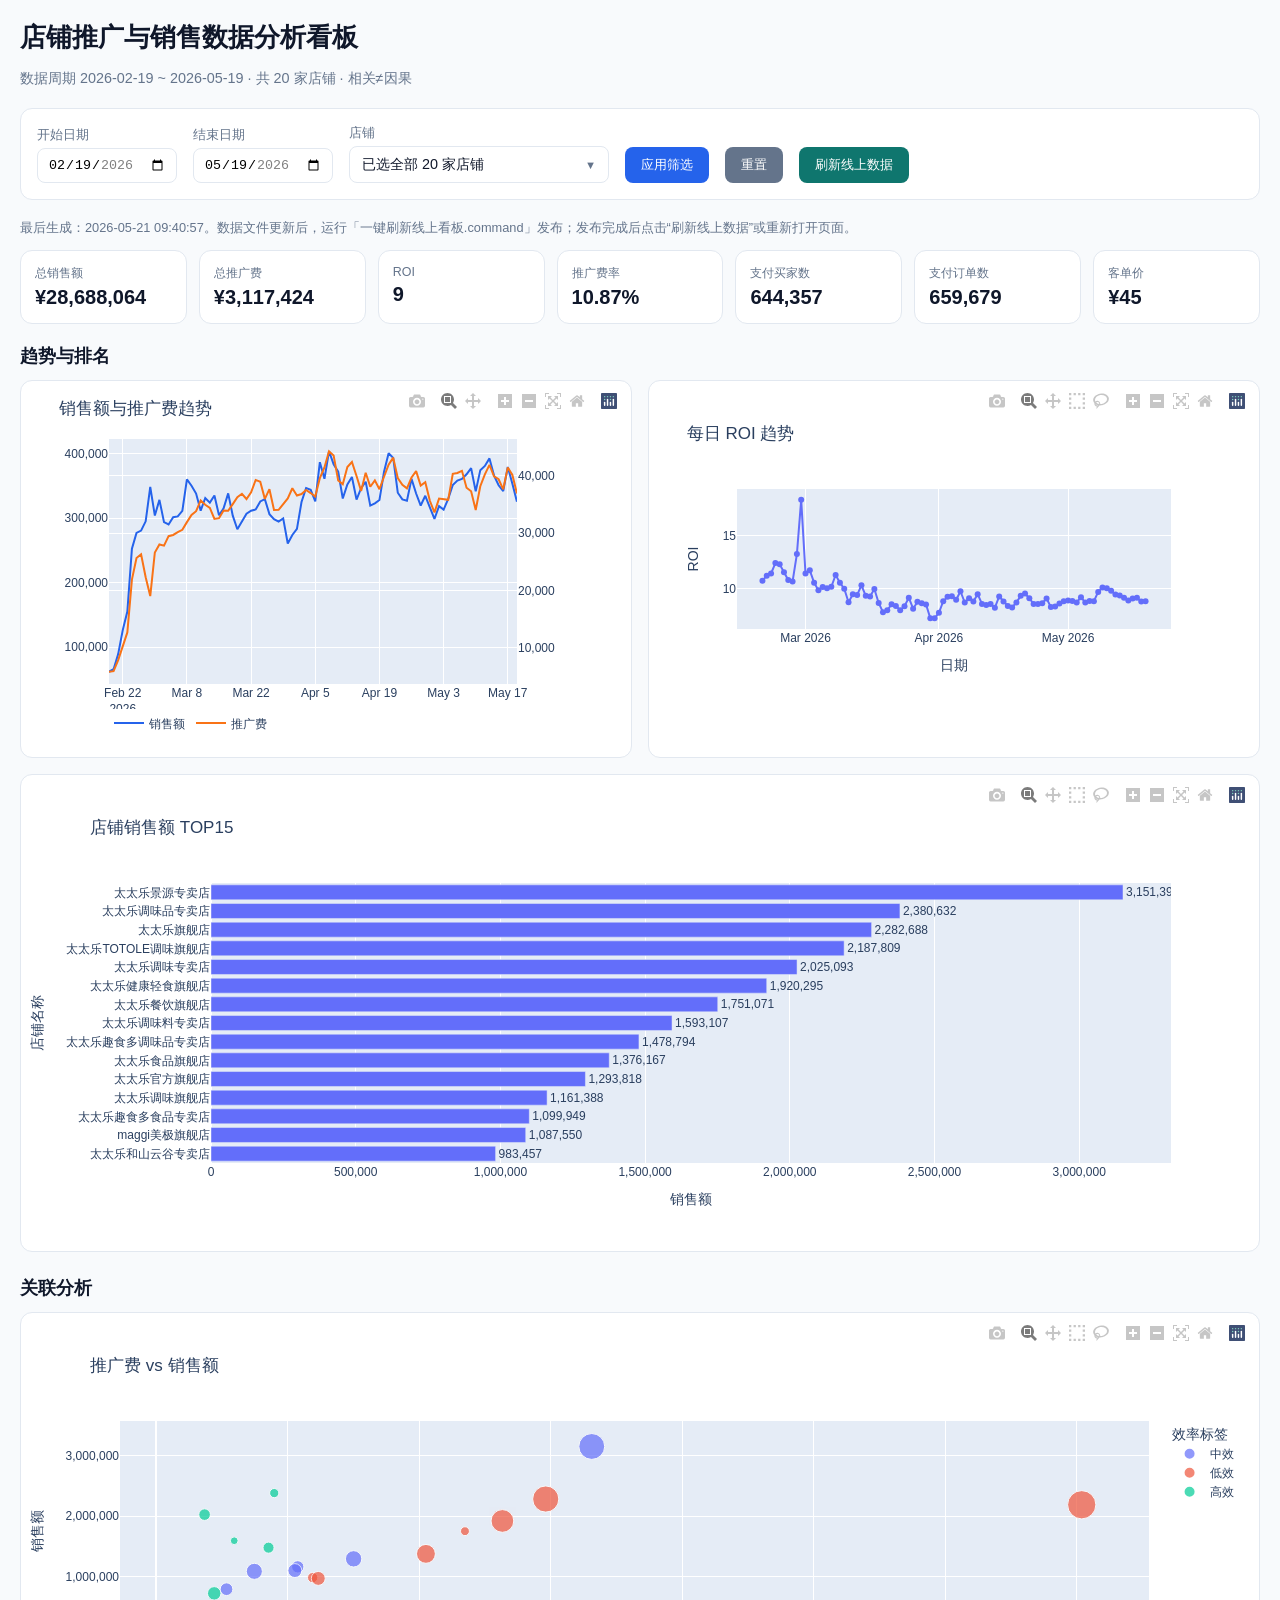
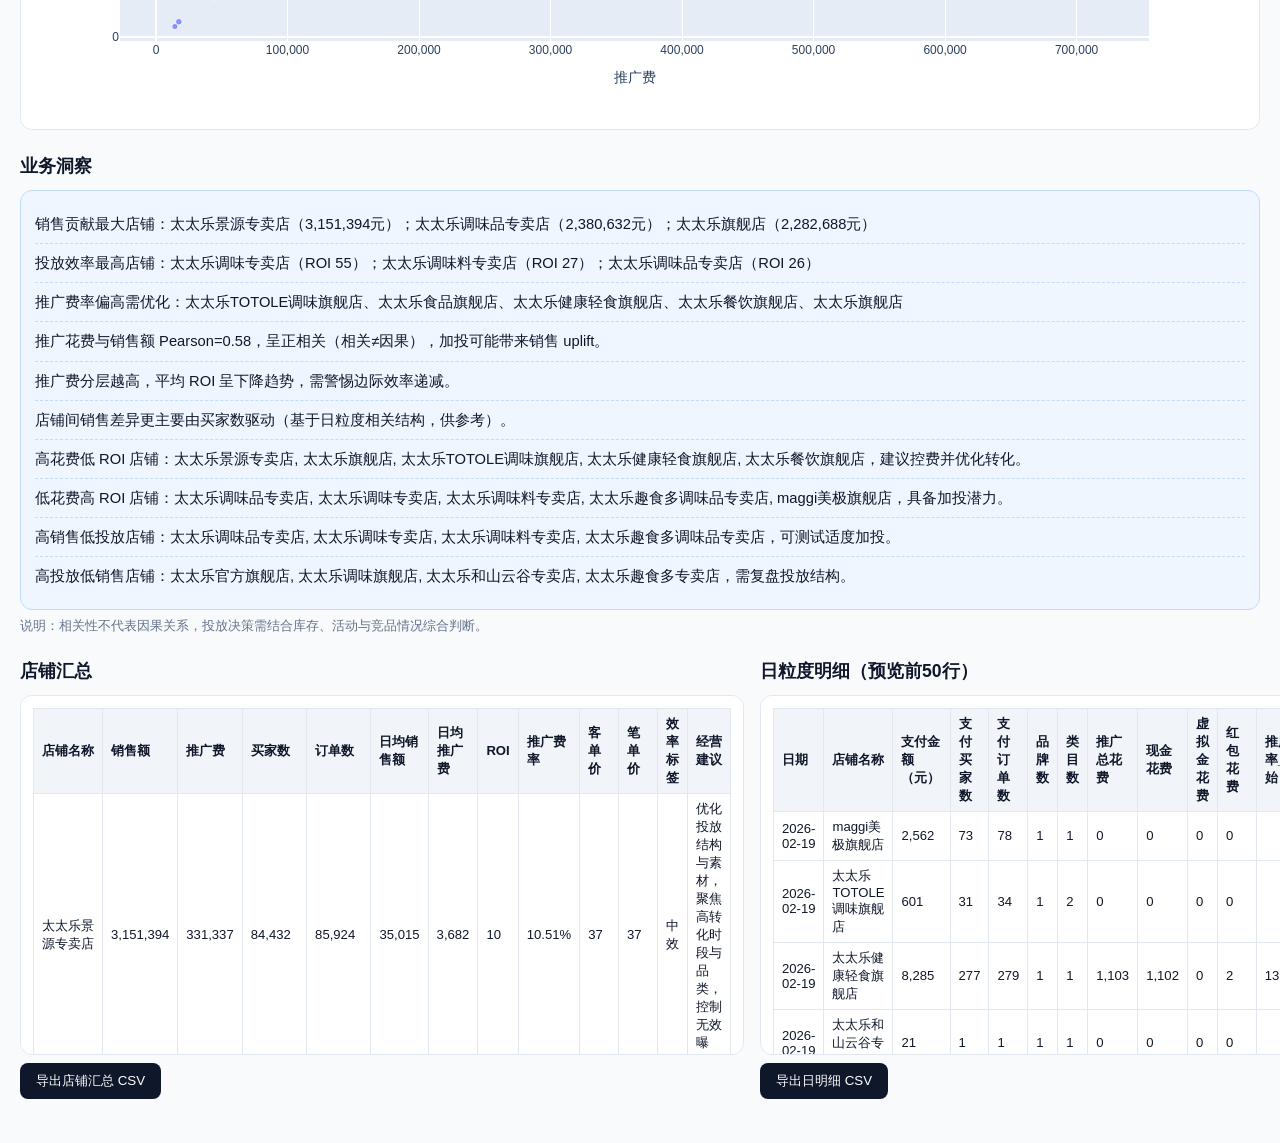
==== commit a0019384: "dmp-shop-dashboard: 更新店铺推广与销售看板" ====
--- a/dmp-shop-dashboard/index.html
+++ b/dmp-shop-dashboard/index.html
@@ -74,16 +74,16 @@
 <body>
 <div class="wrap">
   <h1>店铺推广与销售数据分析看板</h1>
-  <p class="sub">数据周期 2026-05-01 ~ 2026-05-19 · 共 20 家店铺 · 相关≠因果</p>
+  <p class="sub">数据周期 2026-02-19 ~ 2026-05-19 · 共 20 家店铺 · 相关≠因果</p>
 
   <div class="filters">
     <div>
       <label>开始日期</label>
-      <input type="date" id="dateStart" value="2026-05-01" min="2026-05-01" max="2026-05-19" />
+      <input type="date" id="dateStart" value="2026-02-19" min="2026-02-19" max="2026-05-19" />
     </div>
     <div>
       <label>结束日期</label>
-      <input type="date" id="dateEnd" value="2026-05-19" min="2026-05-01" max="2026-05-19" />
+      <input type="date" id="dateEnd" value="2026-05-19" min="2026-02-19" max="2026-05-19" />
     </div>
     <div class="ms-dropdown" id="shopDropdown">
       <label>店铺</label>
@@ -102,35 +102,38 @@
     </div>
     <button class="btn" onclick="applyFilter()">应用筛选</button>
     <button class="btn" style="background:#64748b" onclick="resetFilter()">重置</button>
+    <button class="btn" style="background:#0f766e" onclick="refreshOnline()">刷新线上数据</button>
   </div>
 
+  <p class="note">最后生成：2026-05-21 09:40:57。数据文件更新后，运行「一键刷新线上看板.command」发布；发布完成后点击“刷新线上数据”或重新打开页面。</p>
+
   <div class="kpi-grid" id="kpiGrid">
-    <div class="kpi"><div class="label">总销售额</div><div class="val" id="kpiSales">¥6,682,221</div></div>
-    <div class="kpi"><div class="label">总推广费</div><div class="val" id="kpiSpend">¥728,349</div></div>
+    <div class="kpi"><div class="label">总销售额</div><div class="val" id="kpiSales">¥28,688,064</div></div>
+    <div class="kpi"><div class="label">总推广费</div><div class="val" id="kpiSpend">¥3,117,424</div></div>
     <div class="kpi"><div class="label">ROI</div><div class="val" id="kpiRoi">9</div></div>
-    <div class="kpi"><div class="label">推广费率</div><div class="val" id="kpiRate">10.90%</div></div>
-    <div class="kpi"><div class="label">支付买家数</div><div class="val" id="kpiBuyers">147,338</div></div>
-    <div class="kpi"><div class="label">支付订单数</div><div class="val" id="kpiOrders">150,886</div></div>
+    <div class="kpi"><div class="label">推广费率</div><div class="val" id="kpiRate">10.87%</div></div>
+    <div class="kpi"><div class="label">支付买家数</div><div class="val" id="kpiBuyers">644,357</div></div>
+    <div class="kpi"><div class="label">支付订单数</div><div class="val" id="kpiOrders">659,679</div></div>
     <div class="kpi"><div class="label">客单价</div><div class="val" id="kpiAov">¥45</div></div>
   </div>
 
   <div class="section">
     <h2>趋势与排名</h2>
     <div class="grid2">
-      <div class="chart-box"><div>                            <div id="chart_trend" class="plotly-graph-div" style="height:360px; width:100%;"></div>            <script type="text/javascript">                                    window.PLOTLYENV=window.PLOTLYENV || {};                                    if (document.getElementById("chart_trend")) {                    Plotly.newPlot(                        "chart_trend",                        [{"hovertemplate":"%{x|%Y-%m-%d}\u003cbr\u003e\u9500\u552e\u989d: %{y:,.0f}\u003cextra\u003e\u003c\u002fextra\u003e","line":{"color":"#2563eb"},"name":"\u9500\u552e\u989d","x":["2026-05-01T00:00:00","2026-05-02T00:00:00","2026-05-03T00:00:00","2026-05-04T00:00:00","2026-05-05T00:00:00","2026-05-06T00:00:00","2026-05-07T00:00:00","2026-05-08T00:00:00","2026-05-09T00:00:00","2026-05-10T00:00:00","2026-05-11T00:00:00","2026-05-12T00:00:00","2026-05-13T00:00:00","2026-05-14T00:00:00","2026-05-15T00:00:00","2026-05-16T00:00:00","2026-05-17T00:00:00","2026-05-18T00:00:00","2026-05-19T00:00:00"],"y":[298719.67,318667.79,313254.06,329875.71,351352.71,358299.04,360668.1,367966.88,377360.66,341427.82,374347.6,380825.96,392574.14,365877.1,350899.19,341784.53,379396.39,353400.55,325522.66],"type":"scatter","xaxis":"x","yaxis":"y"},{"hovertemplate":"%{x|%Y-%m-%d}\u003cbr\u003e\u63a8\u5e7f\u8d39: %{y:,.0f}\u003cextra\u003e\u003c\u002fextra\u003e","line":{"color":"#f97316"},"name":"\u63a8\u5e7f\u8d39","x":["2026-05-01T00:00:00","2026-05-02T00:00:00","2026-05-03T00:00:00","2026-05-04T00:00:00","2026-05-05T00:00:00","2026-05-06T00:00:00","2026-05-07T00:00:00","2026-05-08T00:00:00","2026-05-09T00:00:00","2026-05-10T00:00:00","2026-05-11T00:00:00","2026-05-12T00:00:00","2026-05-13T00:00:00","2026-05-14T00:00:00","2026-05-15T00:00:00","2026-05-16T00:00:00","2026-05-17T00:00:00","2026-05-18T00:00:00","2026-05-19T00:00:00"],"y":[33606.68,36026.409999999996,35956.520000000004,35815.71,40356.93,40506.6,40877.53,37933.34,37310.83,34035.26,38184.07,40256.520000000004,41923.020000000004,39931.58,39407.94,37649.06,41474.6,40165.93,36930.01],"type":"scatter","xaxis":"x","yaxis":"y2"}],                        {"template":{"data":{"histogram2dcontour":[{"type":"histogram2dcontour","colorbar":{"outlinewidth":0,"ticks":""},"colorscale":[[0.0,"#0d0887"],[0.1111111111111111,"#46039f"],[0.2222222222222222,"#7201a8"],[0.3333333333333333,"#9c179e"],[0.4444444444444444,"#bd3786"],[0.5555555555555556,"#d8576b"],[0.6666666666666666,"#ed7953"],[0.7777777777777778,"#fb9f3a"],[0.8888888888888888,"#fdca26"],[1.0,"#f0f921"]]}],"choropleth":[{"type":"choropleth","colorbar":{"outlinewidth":0,"ticks":""}}],"histogram2d":[{"type":"histogram2d","colorbar":{"outlinewidth":0,"ticks":""},"colorscale":[[0.0,"#0d0887"],[0.1111111111111111,"#46039f"],[0.2222222222222222,"#7201a8"],[0.3333333333333333,"#9c179e"],[0.4444444444444444,"#bd3786"],[0.5555555555555556,"#d8576b"],[0.6666666666666666,"#ed7953"],[0.7777777777777778,"#fb9f3a"],[0.8888888888888888,"#fdca26"],[1.0,"#f0f921"]]}],"heatmap":[{"type":"heatmap","colorbar":{"outlinewidth":0,"ticks":""},"colorscale":[[0.0,"#0d0887"],[0.1111111111111111,"#46039f"],[0.2222222222222222,"#7201a8"],[0.3333333333333333,"#9c179e"],[0.4444444444444444,"#bd3786"],[0.5555555555555556,"#d8576b"],[0.6666666666666666,"#ed7953"],[0.7777777777777778,"#fb9f3a"],[0.8888888888888888,"#fdca26"],[1.0,"#f0f921"]]}],"heatmapgl":[{"type":"heatmapgl","colorbar":{"outlinewidth":0,"ticks":""},"colorscale":[[0.0,"#0d0887"],[0.1111111111111111,"#46039f"],[0.2222222222222222,"#7201a8"],[0.3333333333333333,"#9c179e"],[0.4444444444444444,"#bd3786"],[0.5555555555555556,"#d8576b"],[0.6666666666666666,"#ed7953"],[0.7777777777777778,"#fb9f3a"],[0.8888888888888888,"#fdca26"],[1.0,"#f0f921"]]}],"contourcarpet":[{"type":"contourcarpet","colorbar":{"outlinewidth":0,"ticks":""}}],"contour":[{"type":"contour","colorbar":{"outlinewidth":0,"ticks":""},"colorscale":[[0.0,"#0d0887"],[0.1111111111111111,"#46039f"],[0.2222222222222222,"#7201a8"],[0.3333333333333333,"#9c179e"],[0.4444444444444444,"#bd3786"],[0.5555555555555556,"#d8576b"],[0.6666666666666666,"#ed7953"],[0.7777777777777778,"#fb9f3a"],[0.8888888888888888,"#fdca26"],[1.0,"#f0f921"]]}],"surface":[{"type":"surface","colorbar":{"outlinewidth":0,"ticks":""},"colorscale":[[0.0,"#0d0887"],[0.1111111111111111,"#46039f"],[0.2222222222222222,"#7201a8"],[0.3333333333333333,"#9c179e"],[0.4444444444444444,"#bd3786"],[0.5555555555555556,"#d8576b"],[0.6666666666666666,"#ed7953"],[0.7777777777777778,"#fb9f3a"],[0.8888888888888888,"#fdca26"],[1.0,"#f0f921"]]}],"mesh3d":[{"type":"mesh3d","colorbar":{"outlinewidth":0,"ticks":""}}],"scatter":[{"fillpattern":{"fillmode":"overlay","size":10,"solidity":0.2},"type":"scatter"}],"parcoords":[{"type":"parcoords","line":{"colorbar":{"outlinewidth":0,"ticks":""}}}],"scatterpolargl":[{"type":"scatterpolargl","marker":{"colorbar":{"outlinewidth":0,"ticks":""}}}],"bar":[{"error_x":{"color":"#2a3f5f"},"error_y":{"color":"#2a3f5f"},"marker":{"line":{"color":"#E5ECF6","width":0.5},"pattern":{"fillmode":"overlay","size":10,"solidity":0.2}},"type":"bar"}],"scattergeo":[{"type":"scattergeo","marker":{"colorbar":{"outlinewidth":0,"ticks":""}}}],"scatterpolar":[{"type":"scatterpolar","marker":{"colorbar":{"outlinewidth":0,"ticks":""}}}],"histogram":[{"marker":{"pattern":{"fillmode":"overlay","size":10,"solidity":0.2}},"type":"histogram"}],"scattergl":[{"type":"scattergl","marker":{"colorbar":{"outlinewidth":0,"ticks":""}}}],"scatter3d":[{"type":"scatter3d","line":{"colorbar":{"outlinewidth":0,"ticks":""}},"marker":{"colorbar":{"outlinewidth":0,"ticks":""}}}],"scattermapbox":[{"type":"scattermapbox","marker":{"colorbar":{"outlinewidth":0,"ticks":""}}}],"scatterternary":[{"type":"scatterternary","marker":{"colorbar":{"outlinewidth":0,"ticks":""}}}],"scattercarpet":[{"type":"scattercarpet","marker":{"colorbar":{"outlinewidth":0,"ticks":""}}}],"carpet":[{"aaxis":{"endlinecolor":"#2a3f5f","gridcolor":"white","linecolor":"white","minorgridcolor":"white","startlinecolor":"#2a3f5f"},"baxis":{"endlinecolor":"#2a3f5f","gridcolor":"white","linecolor":"white","minorgridcolor":"white","startlinecolor":"#2a3f5f"},"type":"carpet"}],"table":[{"cells":{"fill":{"color":"#EBF0F8"},"line":{"color":"white"}},"header":{"fill":{"color":"#C8D4E3"},"line":{"color":"white"}},"type":"table"}],"barpolar":[{"marker":{"line":{"color":"#E5ECF6","width":0.5},"pattern":{"fillmode":"overlay","size":10,"solidity":0.2}},"type":"barpolar"}],"pie":[{"automargin":true,"type":"pie"}]},"layout":{"autotypenumbers":"strict","colorway":["#636efa","#EF553B","#00cc96","#ab63fa","#FFA15A","#19d3f3","#FF6692","#B6E880","#FF97FF","#FECB52"],"font":{"color":"#2a3f5f"},"hovermode":"closest","hoverlabel":{"align":"left"},"paper_bgcolor":"white","plot_bgcolor":"#E5ECF6","polar":{"bgcolor":"#E5ECF6","angularaxis":{"gridcolor":"white","linecolor":"white","ticks":""},"radialaxis":{"gridcolor":"white","linecolor":"white","ticks":""}},"ternary":{"bgcolor":"#E5ECF6","aaxis":{"gridcolor":"white","linecolor":"white","ticks":""},"baxis":{"gridcolor":"white","linecolor":"white","ticks":""},"caxis":{"gridcolor":"white","linecolor":"white","ticks":""}},"coloraxis":{"colorbar":{"outlinewidth":0,"ticks":""}},"colorscale":{"sequential":[[0.0,"#0d0887"],[0.1111111111111111,"#46039f"],[0.2222222222222222,"#7201a8"],[0.3333333333333333,"#9c179e"],[0.4444444444444444,"#bd3786"],[0.5555555555555556,"#d8576b"],[0.6666666666666666,"#ed7953"],[0.7777777777777778,"#fb9f3a"],[0.8888888888888888,"#fdca26"],[1.0,"#f0f921"]],"sequentialminus":[[0.0,"#0d0887"],[0.1111111111111111,"#46039f"],[0.2222222222222222,"#7201a8"],[0.3333333333333333,"#9c179e"],[0.4444444444444444,"#bd3786"],[0.5555555555555556,"#d8576b"],[0.6666666666666666,"#ed7953"],[0.7777777777777778,"#fb9f3a"],[0.8888888888888888,"#fdca26"],[1.0,"#f0f921"]],"diverging":[[0,"#8e0152"],[0.1,"#c51b7d"],[0.2,"#de77ae"],[0.3,"#f1b6da"],[0.4,"#fde0ef"],[0.5,"#f7f7f7"],[0.6,"#e6f5d0"],[0.7,"#b8e186"],[0.8,"#7fbc41"],[0.9,"#4d9221"],[1,"#276419"]]},"xaxis":{"gridcolor":"white","linecolor":"white","ticks":"","title":{"standoff":15},"zerolinecolor":"white","automargin":true,"zerolinewidth":2},"yaxis":{"gridcolor":"white","linecolor":"white","ticks":"","title":{"standoff":15},"zerolinecolor":"white","automargin":true,"zerolinewidth":2},"scene":{"xaxis":{"backgroundcolor":"#E5ECF6","gridcolor":"white","linecolor":"white","showbackground":true,"ticks":"","zerolinecolor":"white","gridwidth":2},"yaxis":{"backgroundcolor":"#E5ECF6","gridcolor":"white","linecolor":"white","showbackground":true,"ticks":"","zerolinecolor":"white","gridwidth":2},"zaxis":{"backgroundcolor":"#E5ECF6","gridcolor":"white","linecolor":"white","showbackground":true,"ticks":"","zerolinecolor":"white","gridwidth":2}},"shapedefaults":{"line":{"color":"#2a3f5f"}},"annotationdefaults":{"arrowcolor":"#2a3f5f","arrowhead":0,"arrowwidth":1},"geo":{"bgcolor":"white","landcolor":"#E5ECF6","subunitcolor":"white","showland":true,"showlakes":true,"lakecolor":"white"},"title":{"x":0.05},"mapbox":{"style":"light"}}},"xaxis":{"anchor":"y","domain":[0.0,0.94]},"yaxis":{"anchor":"x","domain":[0.0,1.0],"tickformat":",.0f"},"yaxis2":{"anchor":"x","overlaying":"y","side":"right","tickformat":",.0f"},"margin":{"t":50,"b":40},"legend":{"orientation":"h"},"title":{"text":"\u9500\u552e\u989d\u4e0e\u63a8\u5e7f\u8d39\u8d8b\u52bf"},"height":360},                        {"displayModeBar": true, "responsive": true}                    )                };                            </script>        </div></div>
-      <div class="chart-box"><div>                            <div id="chart_roi" class="plotly-graph-div" style="height:320px; width:100%;"></div>            <script type="text/javascript">                                    window.PLOTLYENV=window.PLOTLYENV || {};                                    if (document.getElementById("chart_roi")) {                    Plotly.newPlot(                        "chart_roi",                        [{"hovertemplate":"%{x|%Y-%m-%d}\u003cbr\u003eROI: %{y:,.0f}\u003cextra\u003e\u003c\u002fextra\u003e","legendgroup":"","line":{"color":"#636efa","dash":"solid"},"marker":{"symbol":"circle"},"mode":"lines+markers","name":"","orientation":"v","showlegend":false,"x":["2026-05-01T00:00:00","2026-05-02T00:00:00","2026-05-03T00:00:00","2026-05-04T00:00:00","2026-05-05T00:00:00","2026-05-06T00:00:00","2026-05-07T00:00:00","2026-05-08T00:00:00","2026-05-09T00:00:00","2026-05-10T00:00:00","2026-05-11T00:00:00","2026-05-12T00:00:00","2026-05-13T00:00:00","2026-05-14T00:00:00","2026-05-15T00:00:00","2026-05-16T00:00:00","2026-05-17T00:00:00","2026-05-18T00:00:00","2026-05-19T00:00:00"],"xaxis":"x","y":[8.888699210990195,8.845393976252423,8.712023855478783,9.210363552753806,8.706130768618921,8.845448396063851,8.823138286486488,9.70035541294281,10.113971198174898,10.031591355553035,9.803763716125598,9.459982134570996,9.364166512813247,9.162600127518118,8.90427639709155,9.078169016703207,9.14768050807,8.79851530886998,8.814583586627785],"yaxis":"y","type":"scatter"}],                        {"template":{"data":{"histogram2dcontour":[{"type":"histogram2dcontour","colorbar":{"outlinewidth":0,"ticks":""},"colorscale":[[0.0,"#0d0887"],[0.1111111111111111,"#46039f"],[0.2222222222222222,"#7201a8"],[0.3333333333333333,"#9c179e"],[0.4444444444444444,"#bd3786"],[0.5555555555555556,"#d8576b"],[0.6666666666666666,"#ed7953"],[0.7777777777777778,"#fb9f3a"],[0.8888888888888888,"#fdca26"],[1.0,"#f0f921"]]}],"choropleth":[{"type":"choropleth","colorbar":{"outlinewidth":0,"ticks":""}}],"histogram2d":[{"type":"histogram2d","colorbar":{"outlinewidth":0,"ticks":""},"colorscale":[[0.0,"#0d0887"],[0.1111111111111111,"#46039f"],[0.2222222222222222,"#7201a8"],[0.3333333333333333,"#9c179e"],[0.4444444444444444,"#bd3786"],[0.5555555555555556,"#d8576b"],[0.6666666666666666,"#ed7953"],[0.7777777777777778,"#fb9f3a"],[0.8888888888888888,"#fdca26"],[1.0,"#f0f921"]]}],"heatmap":[{"type":"heatmap","colorbar":{"outlinewidth":0,"ticks":""},"colorscale":[[0.0,"#0d0887"],[0.1111111111111111,"#46039f"],[0.2222222222222222,"#7201a8"],[0.3333333333333333,"#9c179e"],[0.4444444444444444,"#bd3786"],[0.5555555555555556,"#d8576b"],[0.6666666666666666,"#ed7953"],[0.7777777777777778,"#fb9f3a"],[0.8888888888888888,"#fdca26"],[1.0,"#f0f921"]]}],"heatmapgl":[{"type":"heatmapgl","colorbar":{"outlinewidth":0,"ticks":""},"colorscale":[[0.0,"#0d0887"],[0.1111111111111111,"#46039f"],[0.2222222222222222,"#7201a8"],[0.3333333333333333,"#9c179e"],[0.4444444444444444,"#bd3786"],[0.5555555555555556,"#d8576b"],[0.6666666666666666,"#ed7953"],[0.7777777777777778,"#fb9f3a"],[0.8888888888888888,"#fdca26"],[1.0,"#f0f921"]]}],"contourcarpet":[{"type":"contourcarpet","colorbar":{"outlinewidth":0,"ticks":""}}],"contour":[{"type":"contour","colorbar":{"outlinewidth":0,"ticks":""},"colorscale":[[0.0,"#0d0887"],[0.1111111111111111,"#46039f"],[0.2222222222222222,"#7201a8"],[0.3333333333333333,"#9c179e"],[0.4444444444444444,"#bd3786"],[0.5555555555555556,"#d8576b"],[0.6666666666666666,"#ed7953"],[0.7777777777777778,"#fb9f3a"],[0.8888888888888888,"#fdca26"],[1.0,"#f0f921"]]}],"surface":[{"type":"surface","colorbar":{"outlinewidth":0,"ticks":""},"colorscale":[[0.0,"#0d0887"],[0.1111111111111111,"#46039f"],[0.2222222222222222,"#7201a8"],[0.3333333333333333,"#9c179e"],[0.4444444444444444,"#bd3786"],[0.5555555555555556,"#d8576b"],[0.6666666666666666,"#ed7953"],[0.7777777777777778,"#fb9f3a"],[0.8888888888888888,"#fdca26"],[1.0,"#f0f921"]]}],"mesh3d":[{"type":"mesh3d","colorbar":{"outlinewidth":0,"ticks":""}}],"scatter":[{"fillpattern":{"fillmode":"overlay","size":10,"solidity":0.2},"type":"scatter"}],"parcoords":[{"type":"parcoords","line":{"colorbar":{"outlinewidth":0,"ticks":""}}}],"scatterpolargl":[{"type":"scatterpolargl","marker":{"colorbar":{"outlinewidth":0,"ticks":""}}}],"bar":[{"error_x":{"color":"#2a3f5f"},"error_y":{"color":"#2a3f5f"},"marker":{"line":{"color":"#E5ECF6","width":0.5},"pattern":{"fillmode":"overlay","size":10,"solidity":0.2}},"type":"bar"}],"scattergeo":[{"type":"scattergeo","marker":{"colorbar":{"outlinewidth":0,"ticks":""}}}],"scatterpolar":[{"type":"scatterpolar","marker":{"colorbar":{"outlinewidth":0,"ticks":""}}}],"histogram":[{"marker":{"pattern":{"fillmode":"overlay","size":10,"solidity":0.2}},"type":"histogram"}],"scattergl":[{"type":"scattergl","marker":{"colorbar":{"outlinewidth":0,"ticks":""}}}],"scatter3d":[{"type":"scatter3d","line":{"colorbar":{"outlinewidth":0,"ticks":""}},"marker":{"colorbar":{"outlinewidth":0,"ticks":""}}}],"scattermapbox":[{"type":"scattermapbox","marker":{"colorbar":{"outlinewidth":0,"ticks":""}}}],"scatterternary":[{"type":"scatterternary","marker":{"colorbar":{"outlinewidth":0,"ticks":""}}}],"scattercarpet":[{"type":"scattercarpet","marker":{"colorbar":{"outlinewidth":0,"ticks":""}}}],"carpet":[{"aaxis":{"endlinecolor":"#2a3f5f","gridcolor":"white","linecolor":"white","minorgridcolor":"white","startlinecolor":"#2a3f5f"},"baxis":{"endlinecolor":"#2a3f5f","gridcolor":"white","linecolor":"white","minorgridcolor":"white","startlinecolor":"#2a3f5f"},"type":"carpet"}],"table":[{"cells":{"fill":{"color":"#EBF0F8"},"line":{"color":"white"}},"header":{"fill":{"color":"#C8D4E3"},"line":{"color":"white"}},"type":"table"}],"barpolar":[{"marker":{"line":{"color":"#E5ECF6","width":0.5},"pattern":{"fillmode":"overlay","size":10,"solidity":0.2}},"type":"barpolar"}],"pie":[{"automargin":true,"type":"pie"}]},"layout":{"autotypenumbers":"strict","colorway":["#636efa","#EF553B","#00cc96","#ab63fa","#FFA15A","#19d3f3","#FF6692","#B6E880","#FF97FF","#FECB52"],"font":{"color":"#2a3f5f"},"hovermode":"closest","hoverlabel":{"align":"left"},"paper_bgcolor":"white","plot_bgcolor":"#E5ECF6","polar":{"bgcolor":"#E5ECF6","angularaxis":{"gridcolor":"white","linecolor":"white","ticks":""},"radialaxis":{"gridcolor":"white","linecolor":"white","ticks":""}},"ternary":{"bgcolor":"#E5ECF6","aaxis":{"gridcolor":"white","linecolor":"white","ticks":""},"baxis":{"gridcolor":"white","linecolor":"white","ticks":""},"caxis":{"gridcolor":"white","linecolor":"white","ticks":""}},"coloraxis":{"colorbar":{"outlinewidth":0,"ticks":""}},"colorscale":{"sequential":[[0.0,"#0d0887"],[0.1111111111111111,"#46039f"],[0.2222222222222222,"#7201a8"],[0.3333333333333333,"#9c179e"],[0.4444444444444444,"#bd3786"],[0.5555555555555556,"#d8576b"],[0.6666666666666666,"#ed7953"],[0.7777777777777778,"#fb9f3a"],[0.8888888888888888,"#fdca26"],[1.0,"#f0f921"]],"sequentialminus":[[0.0,"#0d0887"],[0.1111111111111111,"#46039f"],[0.2222222222222222,"#7201a8"],[0.3333333333333333,"#9c179e"],[0.4444444444444444,"#bd3786"],[0.5555555555555556,"#d8576b"],[0.6666666666666666,"#ed7953"],[0.7777777777777778,"#fb9f3a"],[0.8888888888888888,"#fdca26"],[1.0,"#f0f921"]],"diverging":[[0,"#8e0152"],[0.1,"#c51b7d"],[0.2,"#de77ae"],[0.3,"#f1b6da"],[0.4,"#fde0ef"],[0.5,"#f7f7f7"],[0.6,"#e6f5d0"],[0.7,"#b8e186"],[0.8,"#7fbc41"],[0.9,"#4d9221"],[1,"#276419"]]},"xaxis":{"gridcolor":"white","linecolor":"white","ticks":"","title":{"standoff":15},"zerolinecolor":"white","automargin":true,"zerolinewidth":2},"yaxis":{"gridcolor":"white","linecolor":"white","ticks":"","title":{"standoff":15},"zerolinecolor":"white","automargin":true,"zerolinewidth":2},"scene":{"xaxis":{"backgroundcolor":"#E5ECF6","gridcolor":"white","linecolor":"white","showbackground":true,"ticks":"","zerolinecolor":"white","gridwidth":2},"yaxis":{"backgroundcolor":"#E5ECF6","gridcolor":"white","linecolor":"white","showbackground":true,"ticks":"","zerolinecolor":"white","gridwidth":2},"zaxis":{"backgroundcolor":"#E5ECF6","gridcolor":"white","linecolor":"white","showbackground":true,"ticks":"","zerolinecolor":"white","gridwidth":2}},"shapedefaults":{"line":{"color":"#2a3f5f"}},"annotationdefaults":{"arrowcolor":"#2a3f5f","arrowhead":0,"arrowwidth":1},"geo":{"bgcolor":"white","landcolor":"#E5ECF6","subunitcolor":"white","showland":true,"showlakes":true,"lakecolor":"white"},"title":{"x":0.05},"mapbox":{"style":"light"}}},"xaxis":{"anchor":"y","domain":[0.0,1.0],"title":{"text":"\u65e5\u671f"}},"yaxis":{"anchor":"x","domain":[0.0,1.0],"title":{"text":"ROI"},"tickformat":",.0f"},"legend":{"tracegroupgap":0},"title":{"text":"\u6bcf\u65e5 ROI \u8d8b\u52bf"},"height":320},                        {"displayModeBar": true, "responsive": true}                    )                };                            </script>        </div></div>
+      <div class="chart-box"><div>                            <div id="chart_trend" class="plotly-graph-div" style="height:360px; width:100%;"></div>            <script type="text/javascript">                                    window.PLOTLYENV=window.PLOTLYENV || {};                                    if (document.getElementById("chart_trend")) {                    Plotly.newPlot(                        "chart_trend",                        [{"hovertemplate":"%{x|%Y-%m-%d}\u003cbr\u003e\u9500\u552e\u989d: %{y:,.0f}\u003cextra\u003e\u003c\u002fextra\u003e","line":{"color":"#2563eb"},"name":"\u9500\u552e\u989d","x":["2026-02-19T00:00:00","2026-02-20T00:00:00","2026-02-21T00:00:00","2026-02-22T00:00:00","2026-02-23T00:00:00","2026-02-24T00:00:00","2026-02-25T00:00:00","2026-02-26T00:00:00","2026-02-27T00:00:00","2026-02-28T00:00:00","2026-03-01T00:00:00","2026-03-02T00:00:00","2026-03-03T00:00:00","2026-03-04T00:00:00","2026-03-05T00:00:00","2026-03-06T00:00:00","2026-03-07T00:00:00","2026-03-08T00:00:00","2026-03-09T00:00:00","2026-03-10T00:00:00","2026-03-11T00:00:00","2026-03-12T00:00:00","2026-03-13T00:00:00","2026-03-14T00:00:00","2026-03-15T00:00:00","2026-03-16T00:00:00","2026-03-17T00:00:00","2026-03-18T00:00:00","2026-03-19T00:00:00","2026-03-20T00:00:00","2026-03-21T00:00:00","2026-03-22T00:00:00","2026-03-23T00:00:00","2026-03-24T00:00:00","2026-03-25T00:00:00","2026-03-26T00:00:00","2026-03-27T00:00:00","2026-03-28T00:00:00","2026-03-29T00:00:00","2026-03-30T00:00:00","2026-03-31T00:00:00","2026-04-01T00:00:00","2026-04-02T00:00:00","2026-04-03T00:00:00","2026-04-04T00:00:00","2026-04-05T00:00:00","2026-04-06T00:00:00","2026-04-07T00:00:00","2026-04-08T00:00:00","2026-04-09T00:00:00","2026-04-10T00:00:00","2026-04-11T00:00:00","2026-04-12T00:00:00","2026-04-13T00:00:00","2026-04-14T00:00:00","2026-04-15T00:00:00","2026-04-16T00:00:00","2026-04-17T00:00:00","2026-04-18T00:00:00","2026-04-19T00:00:00","2026-04-20T00:00:00","2026-04-21T00:00:00","2026-04-22T00:00:00","2026-04-23T00:00:00","2026-04-24T00:00:00","2026-04-25T00:00:00","2026-04-26T00:00:00","2026-04-27T00:00:00","2026-04-28T00:00:00","2026-04-29T00:00:00","2026-04-30T00:00:00","2026-05-01T00:00:00","2026-05-02T00:00:00","2026-05-03T00:00:00","2026-05-04T00:00:00","2026-05-05T00:00:00","2026-05-06T00:00:00","2026-05-07T00:00:00","2026-05-08T00:00:00","2026-05-09T00:00:00","2026-05-10T00:00:00","2026-05-11T00:00:00","2026-05-12T00:00:00","2026-05-13T00:00:00","2026-05-14T00:00:00","2026-05-15T00:00:00","2026-05-16T00:00:00","2026-05-17T00:00:00","2026-05-18T00:00:00","2026-05-19T00:00:00"],"y":[62113.99,65982.0,89401.38,126637.44,155414.78,252736.53,277085.49,280751.27,295110.64,348293.85000000003,304121.98,328342.36,293892.43,290253.06,301448.36,302647.61,311302.51,360156.83,350259.49,338129.91,311641.18,331239.15,324119.61,334988.36,304462.0,315130.09,338405.75,303909.1,282795.16,294687.05,306938.9,311574.0,313424.57,325953.82,329478.07,306248.01,298460.25,294595.81,299623.23,260721.75,273966.04,283353.68,325016.3,346738.0,343806.1,326087.03,386679.46,360888.88,403634.61,383575.47,371957.26,330492.13,352080.95,363669.93,328791.17,346465.72000000003,356442.55,319421.34,323044.57,328074.18,371811.96,400441.63,393331.73,339392.16,329015.79,326909.92,360899.39,338127.21,319568.79,334638.17,315043.71,298719.67,318667.79,313254.06,329875.71,351352.71,358299.04,360668.1,367966.88,377360.66,341427.82,374347.6,380825.96,392574.14,365877.1,350899.19,341784.53,379396.39,353400.55,325522.66],"type":"scatter","xaxis":"x","yaxis":"y"},{"hovertemplate":"%{x|%Y-%m-%d}\u003cbr\u003e\u63a8\u5e7f\u8d39: %{y:,.0f}\u003cextra\u003e\u003c\u002fextra\u003e","line":{"color":"#f97316"},"name":"\u63a8\u5e7f\u8d39","x":["2026-02-19T00:00:00","2026-02-20T00:00:00","2026-02-21T00:00:00","2026-02-22T00:00:00","2026-02-23T00:00:00","2026-02-24T00:00:00","2026-02-25T00:00:00","2026-02-26T00:00:00","2026-02-27T00:00:00","2026-02-28T00:00:00","2026-03-01T00:00:00","2026-03-02T00:00:00","2026-03-03T00:00:00","2026-03-04T00:00:00","2026-03-05T00:00:00","2026-03-06T00:00:00","2026-03-07T00:00:00","2026-03-08T00:00:00","2026-03-09T00:00:00","2026-03-10T00:00:00","2026-03-11T00:00:00","2026-03-12T00:00:00","2026-03-13T00:00:00","2026-03-14T00:00:00","2026-03-15T00:00:00","2026-03-16T00:00:00","2026-03-17T00:00:00","2026-03-18T00:00:00","2026-03-19T00:00:00","2026-03-20T00:00:00","2026-03-21T00:00:00","2026-03-22T00:00:00","2026-03-23T00:00:00","2026-03-24T00:00:00","2026-03-25T00:00:00","2026-03-26T00:00:00","2026-03-27T00:00:00","2026-03-28T00:00:00","2026-03-29T00:00:00","2026-03-30T00:00:00","2026-03-31T00:00:00","2026-04-01T00:00:00","2026-04-02T00:00:00","2026-04-03T00:00:00","2026-04-04T00:00:00","2026-04-05T00:00:00","2026-04-06T00:00:00","2026-04-07T00:00:00","2026-04-08T00:00:00","2026-04-09T00:00:00","2026-04-10T00:00:00","2026-04-11T00:00:00","2026-04-12T00:00:00","2026-04-13T00:00:00","2026-04-14T00:00:00","2026-04-15T00:00:00","2026-04-16T00:00:00","2026-04-17T00:00:00","2026-04-18T00:00:00","2026-04-19T00:00:00","2026-04-20T00:00:00","2026-04-21T00:00:00","2026-04-22T00:00:00","2026-04-23T00:00:00","2026-04-24T00:00:00","2026-04-25T00:00:00","2026-04-26T00:00:00","2026-04-27T00:00:00","2026-04-28T00:00:00","2026-04-29T00:00:00","2026-04-30T00:00:00","2026-05-01T00:00:00","2026-05-02T00:00:00","2026-05-03T00:00:00","2026-05-04T00:00:00","2026-05-05T00:00:00","2026-05-06T00:00:00","2026-05-07T00:00:00","2026-05-08T00:00:00","2026-05-09T00:00:00","2026-05-10T00:00:00","2026-05-11T00:00:00","2026-05-12T00:00:00","2026-05-13T00:00:00","2026-05-14T00:00:00","2026-05-15T00:00:00","2026-05-16T00:00:00","2026-05-17T00:00:00","2026-05-18T00:00:00","2026-05-19T00:00:00"],"y":[5778.14,5879.59,7819.68,10212.54,12646.5,21882.54,25633.35,26296.71,22277.16,18999.28,26616.25,28019.739999999998,27812.3,29461.66,29672.16,30152.64,30576.32,31916.69,33173.97,33827.83,35700.13,34957.58,34404.29,32465.43,32612.98,33952.59,33911.79,35072.4,36257.26,36872.86,35955.1,37136.63,39289.57,38979.18,35977.85,37673.3,34038.75,34062.29,35120.409999999996,36046.09,37837.09,36572.32,36823.97,37532.04,36996.97,36394.13,39610.22,41465.94,44299.24,43568.07,39197.02,38553.09,41531.96,42410.97,39973.34,37371.45,40536.3,38091.24,39205.92,37674.68,39848.32,41959.4,43179.18,39627.15,38442.119999999995,37822.47,39735.12,40819.63,38312.34,38890.71,35652.01,33606.68,36026.409999999996,35956.520000000004,35815.71,40356.93,40506.6,40877.53,37933.34,37310.83,34035.26,38184.07,40256.520000000004,41923.020000000004,39931.58,39407.94,37649.06,41474.6,40165.93,36930.01],"type":"scatter","xaxis":"x","yaxis":"y2"}],                        {"template":{"data":{"histogram2dcontour":[{"type":"histogram2dcontour","colorbar":{"outlinewidth":0,"ticks":""},"colorscale":[[0.0,"#0d0887"],[0.1111111111111111,"#46039f"],[0.2222222222222222,"#7201a8"],[0.3333333333333333,"#9c179e"],[0.4444444444444444,"#bd3786"],[0.5555555555555556,"#d8576b"],[0.6666666666666666,"#ed7953"],[0.7777777777777778,"#fb9f3a"],[0.8888888888888888,"#fdca26"],[1.0,"#f0f921"]]}],"choropleth":[{"type":"choropleth","colorbar":{"outlinewidth":0,"ticks":""}}],"histogram2d":[{"type":"histogram2d","colorbar":{"outlinewidth":0,"ticks":""},"colorscale":[[0.0,"#0d0887"],[0.1111111111111111,"#46039f"],[0.2222222222222222,"#7201a8"],[0.3333333333333333,"#9c179e"],[0.4444444444444444,"#bd3786"],[0.5555555555555556,"#d8576b"],[0.6666666666666666,"#ed7953"],[0.7777777777777778,"#fb9f3a"],[0.8888888888888888,"#fdca26"],[1.0,"#f0f921"]]}],"heatmap":[{"type":"heatmap","colorbar":{"outlinewidth":0,"ticks":""},"colorscale":[[0.0,"#0d0887"],[0.1111111111111111,"#46039f"],[0.2222222222222222,"#7201a8"],[0.3333333333333333,"#9c179e"],[0.4444444444444444,"#bd3786"],[0.5555555555555556,"#d8576b"],[0.6666666666666666,"#ed7953"],[0.7777777777777778,"#fb9f3a"],[0.8888888888888888,"#fdca26"],[1.0,"#f0f921"]]}],"heatmapgl":[{"type":"heatmapgl","colorbar":{"outlinewidth":0,"ticks":""},"colorscale":[[0.0,"#0d0887"],[0.1111111111111111,"#46039f"],[0.2222222222222222,"#7201a8"],[0.3333333333333333,"#9c179e"],[0.4444444444444444,"#bd3786"],[0.5555555555555556,"#d8576b"],[0.6666666666666666,"#ed7953"],[0.7777777777777778,"#fb9f3a"],[0.8888888888888888,"#fdca26"],[1.0,"#f0f921"]]}],"contourcarpet":[{"type":"contourcarpet","colorbar":{"outlinewidth":0,"ticks":""}}],"contour":[{"type":"contour","colorbar":{"outlinewidth":0,"ticks":""},"colorscale":[[0.0,"#0d0887"],[0.1111111111111111,"#46039f"],[0.2222222222222222,"#7201a8"],[0.3333333333333333,"#9c179e"],[0.4444444444444444,"#bd3786"],[0.5555555555555556,"#d8576b"],[0.6666666666666666,"#ed7953"],[0.7777777777777778,"#fb9f3a"],[0.8888888888888888,"#fdca26"],[1.0,"#f0f921"]]}],"surface":[{"type":"surface","colorbar":{"outlinewidth":0,"ticks":""},"colorscale":[[0.0,"#0d0887"],[0.1111111111111111,"#46039f"],[0.2222222222222222,"#7201a8"],[0.3333333333333333,"#9c179e"],[0.4444444444444444,"#bd3786"],[0.5555555555555556,"#d8576b"],[0.6666666666666666,"#ed7953"],[0.7777777777777778,"#fb9f3a"],[0.8888888888888888,"#fdca26"],[1.0,"#f0f921"]]}],"mesh3d":[{"type":"mesh3d","colorbar":{"outlinewidth":0,"ticks":""}}],"scatter":[{"fillpattern":{"fillmode":"overlay","size":10,"solidity":0.2},"type":"scatter"}],"parcoords":[{"type":"parcoords","line":{"colorbar":{"outlinewidth":0,"ticks":""}}}],"scatterpolargl":[{"type":"scatterpolargl","marker":{"colorbar":{"outlinewidth":0,"ticks":""}}}],"bar":[{"error_x":{"color":"#2a3f5f"},"error_y":{"color":"#2a3f5f"},"marker":{"line":{"color":"#E5ECF6","width":0.5},"pattern":{"fillmode":"overlay","size":10,"solidity":0.2}},"type":"bar"}],"scattergeo":[{"type":"scattergeo","marker":{"colorbar":{"outlinewidth":0,"ticks":""}}}],"scatterpolar":[{"type":"scatterpolar","marker":{"colorbar":{"outlinewidth":0,"ticks":""}}}],"histogram":[{"marker":{"pattern":{"fillmode":"overlay","size":10,"solidity":0.2}},"type":"histogram"}],"scattergl":[{"type":"scattergl","marker":{"colorbar":{"outlinewidth":0,"ticks":""}}}],"scatter3d":[{"type":"scatter3d","line":{"colorbar":{"outlinewidth":0,"ticks":""}},"marker":{"colorbar":{"outlinewidth":0,"ticks":""}}}],"scattermapbox":[{"type":"scattermapbox","marker":{"colorbar":{"outlinewidth":0,"ticks":""}}}],"scatterternary":[{"type":"scatterternary","marker":{"colorbar":{"outlinewidth":0,"ticks":""}}}],"scattercarpet":[{"type":"scattercarpet","marker":{"colorbar":{"outlinewidth":0,"ticks":""}}}],"carpet":[{"aaxis":{"endlinecolor":"#2a3f5f","gridcolor":"white","linecolor":"white","minorgridcolor":"white","startlinecolor":"#2a3f5f"},"baxis":{"endlinecolor":"#2a3f5f","gridcolor":"white","linecolor":"white","minorgridcolor":"white","startlinecolor":"#2a3f5f"},"type":"carpet"}],"table":[{"cells":{"fill":{"color":"#EBF0F8"},"line":{"color":"white"}},"header":{"fill":{"color":"#C8D4E3"},"line":{"color":"white"}},"type":"table"}],"barpolar":[{"marker":{"line":{"color":"#E5ECF6","width":0.5},"pattern":{"fillmode":"overlay","size":10,"solidity":0.2}},"type":"barpolar"}],"pie":[{"automargin":true,"type":"pie"}]},"layout":{"autotypenumbers":"strict","colorway":["#636efa","#EF553B","#00cc96","#ab63fa","#FFA15A","#19d3f3","#FF6692","#B6E880","#FF97FF","#FECB52"],"font":{"color":"#2a3f5f"},"hovermode":"closest","hoverlabel":{"align":"left"},"paper_bgcolor":"white","plot_bgcolor":"#E5ECF6","polar":{"bgcolor":"#E5ECF6","angularaxis":{"gridcolor":"white","linecolor":"white","ticks":""},"radialaxis":{"gridcolor":"white","linecolor":"white","ticks":""}},"ternary":{"bgcolor":"#E5ECF6","aaxis":{"gridcolor":"white","linecolor":"white","ticks":""},"baxis":{"gridcolor":"white","linecolor":"white","ticks":""},"caxis":{"gridcolor":"white","linecolor":"white","ticks":""}},"coloraxis":{"colorbar":{"outlinewidth":0,"ticks":""}},"colorscale":{"sequential":[[0.0,"#0d0887"],[0.1111111111111111,"#46039f"],[0.2222222222222222,"#7201a8"],[0.3333333333333333,"#9c179e"],[0.4444444444444444,"#bd3786"],[0.5555555555555556,"#d8576b"],[0.6666666666666666,"#ed7953"],[0.7777777777777778,"#fb9f3a"],[0.8888888888888888,"#fdca26"],[1.0,"#f0f921"]],"sequentialminus":[[0.0,"#0d0887"],[0.1111111111111111,"#46039f"],[0.2222222222222222,"#7201a8"],[0.3333333333333333,"#9c179e"],[0.4444444444444444,"#bd3786"],[0.5555555555555556,"#d8576b"],[0.6666666666666666,"#ed7953"],[0.7777777777777778,"#fb9f3a"],[0.8888888888888888,"#fdca26"],[1.0,"#f0f921"]],"diverging":[[0,"#8e0152"],[0.1,"#c51b7d"],[0.2,"#de77ae"],[0.3,"#f1b6da"],[0.4,"#fde0ef"],[0.5,"#f7f7f7"],[0.6,"#e6f5d0"],[0.7,"#b8e186"],[0.8,"#7fbc41"],[0.9,"#4d9221"],[1,"#276419"]]},"xaxis":{"gridcolor":"white","linecolor":"white","ticks":"","title":{"standoff":15},"zerolinecolor":"white","automargin":true,"zerolinewidth":2},"yaxis":{"gridcolor":"white","linecolor":"white","ticks":"","title":{"standoff":15},"zerolinecolor":"white","automargin":true,"zerolinewidth":2},"scene":{"xaxis":{"backgroundcolor":"#E5ECF6","gridcolor":"white","linecolor":"white","showbackground":true,"ticks":"","zerolinecolor":"white","gridwidth":2},"yaxis":{"backgroundcolor":"#E5ECF6","gridcolor":"white","linecolor":"white","showbackground":true,"ticks":"","zerolinecolor":"white","gridwidth":2},"zaxis":{"backgroundcolor":"#E5ECF6","gridcolor":"white","linecolor":"white","showbackground":true,"ticks":"","zerolinecolor":"white","gridwidth":2}},"shapedefaults":{"line":{"color":"#2a3f5f"}},"annotationdefaults":{"arrowcolor":"#2a3f5f","arrowhead":0,"arrowwidth":1},"geo":{"bgcolor":"white","landcolor":"#E5ECF6","subunitcolor":"white","showland":true,"showlakes":true,"lakecolor":"white"},"title":{"x":0.05},"mapbox":{"style":"light"}}},"xaxis":{"anchor":"y","domain":[0.0,0.94]},"yaxis":{"anchor":"x","domain":[0.0,1.0],"tickformat":",.0f"},"yaxis2":{"anchor":"x","overlaying":"y","side":"right","tickformat":",.0f"},"margin":{"t":50,"b":40},"legend":{"orientation":"h"},"title":{"text":"\u9500\u552e\u989d\u4e0e\u63a8\u5e7f\u8d39\u8d8b\u52bf"},"height":360},                        {"displayModeBar": true, "responsive": true}                    )                };                            </script>        </div></div>
+      <div class="chart-box"><div>                            <div id="chart_roi" class="plotly-graph-div" style="height:320px; width:100%;"></div>            <script type="text/javascript">                                    window.PLOTLYENV=window.PLOTLYENV || {};                                    if (document.getElementById("chart_roi")) {                    Plotly.newPlot(                        "chart_roi",                        [{"hovertemplate":"%{x|%Y-%m-%d}\u003cbr\u003eROI: %{y:,.0f}\u003cextra\u003e\u003c\u002fextra\u003e","legendgroup":"","line":{"color":"#636efa","dash":"solid"},"marker":{"symbol":"circle"},"mode":"lines+markers","name":"","orientation":"v","showlegend":false,"x":["2026-02-19T00:00:00","2026-02-20T00:00:00","2026-02-21T00:00:00","2026-02-22T00:00:00","2026-02-23T00:00:00","2026-02-24T00:00:00","2026-02-25T00:00:00","2026-02-26T00:00:00","2026-02-27T00:00:00","2026-02-28T00:00:00","2026-03-01T00:00:00","2026-03-02T00:00:00","2026-03-03T00:00:00","2026-03-04T00:00:00","2026-03-05T00:00:00","2026-03-06T00:00:00","2026-03-07T00:00:00","2026-03-08T00:00:00","2026-03-09T00:00:00","2026-03-10T00:00:00","2026-03-11T00:00:00","2026-03-12T00:00:00","2026-03-13T00:00:00","2026-03-14T00:00:00","2026-03-15T00:00:00","2026-03-16T00:00:00","2026-03-17T00:00:00","2026-03-18T00:00:00","2026-03-19T00:00:00","2026-03-20T00:00:00","2026-03-21T00:00:00","2026-03-22T00:00:00","2026-03-23T00:00:00","2026-03-24T00:00:00","2026-03-25T00:00:00","2026-03-26T00:00:00","2026-03-27T00:00:00","2026-03-28T00:00:00","2026-03-29T00:00:00","2026-03-30T00:00:00","2026-03-31T00:00:00","2026-04-01T00:00:00","2026-04-02T00:00:00","2026-04-03T00:00:00","2026-04-04T00:00:00","2026-04-05T00:00:00","2026-04-06T00:00:00","2026-04-07T00:00:00","2026-04-08T00:00:00","2026-04-09T00:00:00","2026-04-10T00:00:00","2026-04-11T00:00:00","2026-04-12T00:00:00","2026-04-13T00:00:00","2026-04-14T00:00:00","2026-04-15T00:00:00","2026-04-16T00:00:00","2026-04-17T00:00:00","2026-04-18T00:00:00","2026-04-19T00:00:00","2026-04-20T00:00:00","2026-04-21T00:00:00","2026-04-22T00:00:00","2026-04-23T00:00:00","2026-04-24T00:00:00","2026-04-25T00:00:00","2026-04-26T00:00:00","2026-04-27T00:00:00","2026-04-28T00:00:00","2026-04-29T00:00:00","2026-04-30T00:00:00","2026-05-01T00:00:00","2026-05-02T00:00:00","2026-05-03T00:00:00","2026-05-04T00:00:00","2026-05-05T00:00:00","2026-05-06T00:00:00","2026-05-07T00:00:00","2026-05-08T00:00:00","2026-05-09T00:00:00","2026-05-10T00:00:00","2026-05-11T00:00:00","2026-05-12T00:00:00","2026-05-13T00:00:00","2026-05-14T00:00:00","2026-05-15T00:00:00","2026-05-16T00:00:00","2026-05-17T00:00:00","2026-05-18T00:00:00","2026-05-19T00:00:00"],"xaxis":"x","y":[10.749824337935737,11.222211072540771,11.43286937572893,12.400190354211587,12.289153520736964,11.549688930078501,10.80956995476596,10.676288782893375,13.247229000465051,18.331949947576963,11.426176865636593,11.718251489842519,10.566994818839147,9.85189089820465,10.159299491509886,10.03718447207276,10.181163397034044,11.28427885222434,10.558262698133506,9.995613375141117,8.72941303014863,9.475459971771501,9.420906811330795,10.318309660460372,9.335608092238122,9.281474255719521,9.97899992893327,8.665192573077405,7.799683704725618,7.991977025920962,8.536727752113054,8.389937374500596,7.977297028193488,8.362254413766529,9.157803203915742,8.129046566135697,8.76824942161507,8.64873765093304,8.531313558127597,7.23301057063332,7.240674163895797,7.74776333576869,8.826215641605183,9.238453332139686,9.29281776318439,8.959879793801914,9.762113414164325,8.703260555530635,9.111547060401037,8.80405007612226,9.489427002358854,8.572390176766636,8.47734973259148,8.57490243679878,8.225261386714246,9.270866396674469,8.793169332178811,8.385690253192074,8.239688547035755,8.708081395780933,9.330680942132567,9.54354995543311,9.109291329756608,8.564637123790128,8.558731672446786,8.64327263660993,9.082629925365772,8.283446224279839,8.34114517672374,8.604578574163341,8.836632492810363,8.888699210990195,8.845393976252423,8.712023855478783,9.210363552753806,8.706130768618921,8.845448396063851,8.823138286486488,9.70035541294281,10.113971198174898,10.031591355553035,9.803763716125598,9.459982134570996,9.364166512813247,9.162600127518118,8.90427639709155,9.078169016703207,9.14768050807,8.79851530886998,8.814583586627785],"yaxis":"y","type":"scatter"}],                        {"template":{"data":{"histogram2dcontour":[{"type":"histogram2dcontour","colorbar":{"outlinewidth":0,"ticks":""},"colorscale":[[0.0,"#0d0887"],[0.1111111111111111,"#46039f"],[0.2222222222222222,"#7201a8"],[0.3333333333333333,"#9c179e"],[0.4444444444444444,"#bd3786"],[0.5555555555555556,"#d8576b"],[0.6666666666666666,"#ed7953"],[0.7777777777777778,"#fb9f3a"],[0.8888888888888888,"#fdca26"],[1.0,"#f0f921"]]}],"choropleth":[{"type":"choropleth","colorbar":{"outlinewidth":0,"ticks":""}}],"histogram2d":[{"type":"histogram2d","colorbar":{"outlinewidth":0,"ticks":""},"colorscale":[[0.0,"#0d0887"],[0.1111111111111111,"#46039f"],[0.2222222222222222,"#7201a8"],[0.3333333333333333,"#9c179e"],[0.4444444444444444,"#bd3786"],[0.5555555555555556,"#d8576b"],[0.6666666666666666,"#ed7953"],[0.7777777777777778,"#fb9f3a"],[0.8888888888888888,"#fdca26"],[1.0,"#f0f921"]]}],"heatmap":[{"type":"heatmap","colorbar":{"outlinewidth":0,"ticks":""},"colorscale":[[0.0,"#0d0887"],[0.1111111111111111,"#46039f"],[0.2222222222222222,"#7201a8"],[0.3333333333333333,"#9c179e"],[0.4444444444444444,"#bd3786"],[0.5555555555555556,"#d8576b"],[0.6666666666666666,"#ed7953"],[0.7777777777777778,"#fb9f3a"],[0.8888888888888888,"#fdca26"],[1.0,"#f0f921"]]}],"heatmapgl":[{"type":"heatmapgl","colorbar":{"outlinewidth":0,"ticks":""},"colorscale":[[0.0,"#0d0887"],[0.1111111111111111,"#46039f"],[0.2222222222222222,"#7201a8"],[0.3333333333333333,"#9c179e"],[0.4444444444444444,"#bd3786"],[0.5555555555555556,"#d8576b"],[0.6666666666666666,"#ed7953"],[0.7777777777777778,"#fb9f3a"],[0.8888888888888888,"#fdca26"],[1.0,"#f0f921"]]}],"contourcarpet":[{"type":"contourcarpet","colorbar":{"outlinewidth":0,"ticks":""}}],"contour":[{"type":"contour","colorbar":{"outlinewidth":0,"ticks":""},"colorscale":[[0.0,"#0d0887"],[0.1111111111111111,"#46039f"],[0.2222222222222222,"#7201a8"],[0.3333333333333333,"#9c179e"],[0.4444444444444444,"#bd3786"],[0.5555555555555556,"#d8576b"],[0.6666666666666666,"#ed7953"],[0.7777777777777778,"#fb9f3a"],[0.8888888888888888,"#fdca26"],[1.0,"#f0f921"]]}],"surface":[{"type":"surface","colorbar":{"outlinewidth":0,"ticks":""},"colorscale":[[0.0,"#0d0887"],[0.1111111111111111,"#46039f"],[0.2222222222222222,"#7201a8"],[0.3333333333333333,"#9c179e"],[0.4444444444444444,"#bd3786"],[0.5555555555555556,"#d8576b"],[0.6666666666666666,"#ed7953"],[0.7777777777777778,"#fb9f3a"],[0.8888888888888888,"#fdca26"],[1.0,"#f0f921"]]}],"mesh3d":[{"type":"mesh3d","colorbar":{"outlinewidth":0,"ticks":""}}],"scatter":[{"fillpattern":{"fillmode":"overlay","size":10,"solidity":0.2},"type":"scatter"}],"parcoords":[{"type":"parcoords","line":{"colorbar":{"outlinewidth":0,"ticks":""}}}],"scatterpolargl":[{"type":"scatterpolargl","marker":{"colorbar":{"outlinewidth":0,"ticks":""}}}],"bar":[{"error_x":{"color":"#2a3f5f"},"error_y":{"color":"#2a3f5f"},"marker":{"line":{"color":"#E5ECF6","width":0.5},"pattern":{"fillmode":"overlay","size":10,"solidity":0.2}},"type":"bar"}],"scattergeo":[{"type":"scattergeo","marker":{"colorbar":{"outlinewidth":0,"ticks":""}}}],"scatterpolar":[{"type":"scatterpolar","marker":{"colorbar":{"outlinewidth":0,"ticks":""}}}],"histogram":[{"marker":{"pattern":{"fillmode":"overlay","size":10,"solidity":0.2}},"type":"histogram"}],"scattergl":[{"type":"scattergl","marker":{"colorbar":{"outlinewidth":0,"ticks":""}}}],"scatter3d":[{"type":"scatter3d","line":{"colorbar":{"outlinewidth":0,"ticks":""}},"marker":{"colorbar":{"outlinewidth":0,"ticks":""}}}],"scattermapbox":[{"type":"scattermapbox","marker":{"colorbar":{"outlinewidth":0,"ticks":""}}}],"scatterternary":[{"type":"scatterternary","marker":{"colorbar":{"outlinewidth":0,"ticks":""}}}],"scattercarpet":[{"type":"scattercarpet","marker":{"colorbar":{"outlinewidth":0,"ticks":""}}}],"carpet":[{"aaxis":{"endlinecolor":"#2a3f5f","gridcolor":"white","linecolor":"white","minorgridcolor":"white","startlinecolor":"#2a3f5f"},"baxis":{"endlinecolor":"#2a3f5f","gridcolor":"white","linecolor":"white","minorgridcolor":"white","startlinecolor":"#2a3f5f"},"type":"carpet"}],"table":[{"cells":{"fill":{"color":"#EBF0F8"},"line":{"color":"white"}},"header":{"fill":{"color":"#C8D4E3"},"line":{"color":"white"}},"type":"table"}],"barpolar":[{"marker":{"line":{"color":"#E5ECF6","width":0.5},"pattern":{"fillmode":"overlay","size":10,"solidity":0.2}},"type":"barpolar"}],"pie":[{"automargin":true,"type":"pie"}]},"layout":{"autotypenumbers":"strict","colorway":["#636efa","#EF553B","#00cc96","#ab63fa","#FFA15A","#19d3f3","#FF6692","#B6E880","#FF97FF","#FECB52"],"font":{"color":"#2a3f5f"},"hovermode":"closest","hoverlabel":{"align":"left"},"paper_bgcolor":"white","plot_bgcolor":"#E5ECF6","polar":{"bgcolor":"#E5ECF6","angularaxis":{"gridcolor":"white","linecolor":"white","ticks":""},"radialaxis":{"gridcolor":"white","linecolor":"white","ticks":""}},"ternary":{"bgcolor":"#E5ECF6","aaxis":{"gridcolor":"white","linecolor":"white","ticks":""},"baxis":{"gridcolor":"white","linecolor":"white","ticks":""},"caxis":{"gridcolor":"white","linecolor":"white","ticks":""}},"coloraxis":{"colorbar":{"outlinewidth":0,"ticks":""}},"colorscale":{"sequential":[[0.0,"#0d0887"],[0.1111111111111111,"#46039f"],[0.2222222222222222,"#7201a8"],[0.3333333333333333,"#9c179e"],[0.4444444444444444,"#bd3786"],[0.5555555555555556,"#d8576b"],[0.6666666666666666,"#ed7953"],[0.7777777777777778,"#fb9f3a"],[0.8888888888888888,"#fdca26"],[1.0,"#f0f921"]],"sequentialminus":[[0.0,"#0d0887"],[0.1111111111111111,"#46039f"],[0.2222222222222222,"#7201a8"],[0.3333333333333333,"#9c179e"],[0.4444444444444444,"#bd3786"],[0.5555555555555556,"#d8576b"],[0.6666666666666666,"#ed7953"],[0.7777777777777778,"#fb9f3a"],[0.8888888888888888,"#fdca26"],[1.0,"#f0f921"]],"diverging":[[0,"#8e0152"],[0.1,"#c51b7d"],[0.2,"#de77ae"],[0.3,"#f1b6da"],[0.4,"#fde0ef"],[0.5,"#f7f7f7"],[0.6,"#e6f5d0"],[0.7,"#b8e186"],[0.8,"#7fbc41"],[0.9,"#4d9221"],[1,"#276419"]]},"xaxis":{"gridcolor":"white","linecolor":"white","ticks":"","title":{"standoff":15},"zerolinecolor":"white","automargin":true,"zerolinewidth":2},"yaxis":{"gridcolor":"white","linecolor":"white","ticks":"","title":{"standoff":15},"zerolinecolor":"white","automargin":true,"zerolinewidth":2},"scene":{"xaxis":{"backgroundcolor":"#E5ECF6","gridcolor":"white","linecolor":"white","showbackground":true,"ticks":"","zerolinecolor":"white","gridwidth":2},"yaxis":{"backgroundcolor":"#E5ECF6","gridcolor":"white","linecolor":"white","showbackground":true,"ticks":"","zerolinecolor":"white","gridwidth":2},"zaxis":{"backgroundcolor":"#E5ECF6","gridcolor":"white","linecolor":"white","showbackground":true,"ticks":"","zerolinecolor":"white","gridwidth":2}},"shapedefaults":{"line":{"color":"#2a3f5f"}},"annotationdefaults":{"arrowcolor":"#2a3f5f","arrowhead":0,"arrowwidth":1},"geo":{"bgcolor":"white","landcolor":"#E5ECF6","subunitcolor":"white","showland":true,"showlakes":true,"lakecolor":"white"},"title":{"x":0.05},"mapbox":{"style":"light"}}},"xaxis":{"anchor":"y","domain":[0.0,1.0],"title":{"text":"\u65e5\u671f"}},"yaxis":{"anchor":"x","domain":[0.0,1.0],"title":{"text":"ROI"},"tickformat":",.0f"},"legend":{"tracegroupgap":0},"title":{"text":"\u6bcf\u65e5 ROI \u8d8b\u52bf"},"height":320},                        {"displayModeBar": true, "responsive": true}                    )                };                            </script>        </div></div>
     </div>
-    <div class="chart-box" style="margin-top:16px"><div>                            <div id="chart_sales" class="plotly-graph-div" style="height:460px; width:100%;"></div>            <script type="text/javascript">                                    window.PLOTLYENV=window.PLOTLYENV || {};                                    if (document.getElementById("chart_sales")) {                    Plotly.newPlot(                        "chart_sales",                        [{"alignmentgroup":"True","hovertemplate":"\u9500\u552e\u989d=%{x}\u003cbr\u003e\u5e97\u94fa\u540d\u79f0=%{y}\u003cbr\u003e_label=%{text}\u003cextra\u003e\u003c\u002fextra\u003e","legendgroup":"","marker":{"color":"#636efa","pattern":{"shape":""}},"name":"","offsetgroup":"","orientation":"h","showlegend":false,"text":["761,924","606,640","556,714","492,418","489,960","482,282","420,394","349,267","283,858","275,459","274,877","266,645","260,491","259,004","238,681"],"textposition":"outside","x":[761923.63,606640.1,556713.67,492417.51,489960.33,482281.97000000003,420394.06,349266.51,283857.64,275459.25,274876.59,266645.33999999997,260490.53,259003.63999999998,238680.77000000002],"xaxis":"x","y":["\u592a\u592a\u4e50\u666f\u6e90\u4e13\u5356\u5e97","\u592a\u592a\u4e50\u8c03\u5473\u54c1\u4e13\u5356\u5e97","\u592a\u592a\u4e50\u65d7\u8230\u5e97","\u592a\u592a\u4e50\u9910\u996e\u65d7\u8230\u5e97","\u592a\u592a\u4e50\u8c03\u5473\u4e13\u5356\u5e97","\u592a\u592a\u4e50\u5065\u5eb7\u8f7b\u98df\u65d7\u8230\u5e97","\u592a\u592a\u4e50TOTOLE\u8c03\u5473\u65d7\u8230\u5e97","\u592a\u592a\u4e50\u8da3\u98df\u591a\u8c03\u5473\u54c1\u4e13\u5356\u5e97","maggi\u7f8e\u6781\u65d7\u8230\u5e97","\u592a\u592a\u4e50\u8c03\u5473\u6599\u4e13\u5356\u5e97","\u592a\u592a\u4e50\u548c\u5c71\u4e91\u8c37\u4e13\u5356\u5e97","\u592a\u592a\u4e50\u98df\u54c1\u65d7\u8230\u5e97","\u592a\u592a\u4e50\u5b98\u65b9\u65d7\u8230\u5e97","\u592a\u592a\u4e50\u8da3\u98df\u591a\u98df\u54c1\u4e13\u5356\u5e97","\u592a\u592a\u4e50\u8c03\u5473\u65d7\u8230\u5e97"],"yaxis":"y","type":"bar","texttemplate":"%{text}"}],                        {"template":{"data":{"histogram2dcontour":[{"type":"histogram2dcontour","colorbar":{"outlinewidth":0,"ticks":""},"colorscale":[[0.0,"#0d0887"],[0.1111111111111111,"#46039f"],[0.2222222222222222,"#7201a8"],[0.3333333333333333,"#9c179e"],[0.4444444444444444,"#bd3786"],[0.5555555555555556,"#d8576b"],[0.6666666666666666,"#ed7953"],[0.7777777777777778,"#fb9f3a"],[0.8888888888888888,"#fdca26"],[1.0,"#f0f921"]]}],"choropleth":[{"type":"choropleth","colorbar":{"outlinewidth":0,"ticks":""}}],"histogram2d":[{"type":"histogram2d","colorbar":{"outlinewidth":0,"ticks":""},"colorscale":[[0.0,"#0d0887"],[0.1111111111111111,"#46039f"],[0.2222222222222222,"#7201a8"],[0.3333333333333333,"#9c179e"],[0.4444444444444444,"#bd3786"],[0.5555555555555556,"#d8576b"],[0.6666666666666666,"#ed7953"],[0.7777777777777778,"#fb9f3a"],[0.8888888888888888,"#fdca26"],[1.0,"#f0f921"]]}],"heatmap":[{"type":"heatmap","colorbar":{"outlinewidth":0,"ticks":""},"colorscale":[[0.0,"#0d0887"],[0.1111111111111111,"#46039f"],[0.2222222222222222,"#7201a8"],[0.3333333333333333,"#9c179e"],[0.4444444444444444,"#bd3786"],[0.5555555555555556,"#d8576b"],[0.6666666666666666,"#ed7953"],[0.7777777777777778,"#fb9f3a"],[0.8888888888888888,"#fdca26"],[1.0,"#f0f921"]]}],"heatmapgl":[{"type":"heatmapgl","colorbar":{"outlinewidth":0,"ticks":""},"colorscale":[[0.0,"#0d0887"],[0.1111111111111111,"#46039f"],[0.2222222222222222,"#7201a8"],[0.3333333333333333,"#9c179e"],[0.4444444444444444,"#bd3786"],[0.5555555555555556,"#d8576b"],[0.6666666666666666,"#ed7953"],[0.7777777777777778,"#fb9f3a"],[0.8888888888888888,"#fdca26"],[1.0,"#f0f921"]]}],"contourcarpet":[{"type":"contourcarpet","colorbar":{"outlinewidth":0,"ticks":""}}],"contour":[{"type":"contour","colorbar":{"outlinewidth":0,"ticks":""},"colorscale":[[0.0,"#0d0887"],[0.1111111111111111,"#46039f"],[0.2222222222222222,"#7201a8"],[0.3333333333333333,"#9c179e"],[0.4444444444444444,"#bd3786"],[0.5555555555555556,"#d8576b"],[0.6666666666666666,"#ed7953"],[0.7777777777777778,"#fb9f3a"],[0.8888888888888888,"#fdca26"],[1.0,"#f0f921"]]}],"surface":[{"type":"surface","colorbar":{"outlinewidth":0,"ticks":""},"colorscale":[[0.0,"#0d0887"],[0.1111111111111111,"#46039f"],[0.2222222222222222,"#7201a8"],[0.3333333333333333,"#9c179e"],[0.4444444444444444,"#bd3786"],[0.5555555555555556,"#d8576b"],[0.6666666666666666,"#ed7953"],[0.7777777777777778,"#fb9f3a"],[0.8888888888888888,"#fdca26"],[1.0,"#f0f921"]]}],"mesh3d":[{"type":"mesh3d","colorbar":{"outlinewidth":0,"ticks":""}}],"scatter":[{"fillpattern":{"fillmode":"overlay","size":10,"solidity":0.2},"type":"scatter"}],"parcoords":[{"type":"parcoords","line":{"colorbar":{"outlinewidth":0,"ticks":""}}}],"scatterpolargl":[{"type":"scatterpolargl","marker":{"colorbar":{"outlinewidth":0,"ticks":""}}}],"bar":[{"error_x":{"color":"#2a3f5f"},"error_y":{"color":"#2a3f5f"},"marker":{"line":{"color":"#E5ECF6","width":0.5},"pattern":{"fillmode":"overlay","size":10,"solidity":0.2}},"type":"bar"}],"scattergeo":[{"type":"scattergeo","marker":{"colorbar":{"outlinewidth":0,"ticks":""}}}],"scatterpolar":[{"type":"scatterpolar","marker":{"colorbar":{"outlinewidth":0,"ticks":""}}}],"histogram":[{"marker":{"pattern":{"fillmode":"overlay","size":10,"solidity":0.2}},"type":"histogram"}],"scattergl":[{"type":"scattergl","marker":{"colorbar":{"outlinewidth":0,"ticks":""}}}],"scatter3d":[{"type":"scatter3d","line":{"colorbar":{"outlinewidth":0,"ticks":""}},"marker":{"colorbar":{"outlinewidth":0,"ticks":""}}}],"scattermapbox":[{"type":"scattermapbox","marker":{"colorbar":{"outlinewidth":0,"ticks":""}}}],"scatterternary":[{"type":"scatterternary","marker":{"colorbar":{"outlinewidth":0,"ticks":""}}}],"scattercarpet":[{"type":"scattercarpet","marker":{"colorbar":{"outlinewidth":0,"ticks":""}}}],"carpet":[{"aaxis":{"endlinecolor":"#2a3f5f","gridcolor":"white","linecolor":"white","minorgridcolor":"white","startlinecolor":"#2a3f5f"},"baxis":{"endlinecolor":"#2a3f5f","gridcolor":"white","linecolor":"white","minorgridcolor":"white","startlinecolor":"#2a3f5f"},"type":"carpet"}],"table":[{"cells":{"fill":{"color":"#EBF0F8"},"line":{"color":"white"}},"header":{"fill":{"color":"#C8D4E3"},"line":{"color":"white"}},"type":"table"}],"barpolar":[{"marker":{"line":{"color":"#E5ECF6","width":0.5},"pattern":{"fillmode":"overlay","size":10,"solidity":0.2}},"type":"barpolar"}],"pie":[{"automargin":true,"type":"pie"}]},"layout":{"autotypenumbers":"strict","colorway":["#636efa","#EF553B","#00cc96","#ab63fa","#FFA15A","#19d3f3","#FF6692","#B6E880","#FF97FF","#FECB52"],"font":{"color":"#2a3f5f"},"hovermode":"closest","hoverlabel":{"align":"left"},"paper_bgcolor":"white","plot_bgcolor":"#E5ECF6","polar":{"bgcolor":"#E5ECF6","angularaxis":{"gridcolor":"white","linecolor":"white","ticks":""},"radialaxis":{"gridcolor":"white","linecolor":"white","ticks":""}},"ternary":{"bgcolor":"#E5ECF6","aaxis":{"gridcolor":"white","linecolor":"white","ticks":""},"baxis":{"gridcolor":"white","linecolor":"white","ticks":""},"caxis":{"gridcolor":"white","linecolor":"white","ticks":""}},"coloraxis":{"colorbar":{"outlinewidth":0,"ticks":""}},"colorscale":{"sequential":[[0.0,"#0d0887"],[0.1111111111111111,"#46039f"],[0.2222222222222222,"#7201a8"],[0.3333333333333333,"#9c179e"],[0.4444444444444444,"#bd3786"],[0.5555555555555556,"#d8576b"],[0.6666666666666666,"#ed7953"],[0.7777777777777778,"#fb9f3a"],[0.8888888888888888,"#fdca26"],[1.0,"#f0f921"]],"sequentialminus":[[0.0,"#0d0887"],[0.1111111111111111,"#46039f"],[0.2222222222222222,"#7201a8"],[0.3333333333333333,"#9c179e"],[0.4444444444444444,"#bd3786"],[0.5555555555555556,"#d8576b"],[0.6666666666666666,"#ed7953"],[0.7777777777777778,"#fb9f3a"],[0.8888888888888888,"#fdca26"],[1.0,"#f0f921"]],"diverging":[[0,"#8e0152"],[0.1,"#c51b7d"],[0.2,"#de77ae"],[0.3,"#f1b6da"],[0.4,"#fde0ef"],[0.5,"#f7f7f7"],[0.6,"#e6f5d0"],[0.7,"#b8e186"],[0.8,"#7fbc41"],[0.9,"#4d9221"],[1,"#276419"]]},"xaxis":{"gridcolor":"white","linecolor":"white","ticks":"","title":{"standoff":15},"zerolinecolor":"white","automargin":true,"zerolinewidth":2},"yaxis":{"gridcolor":"white","linecolor":"white","ticks":"","title":{"standoff":15},"zerolinecolor":"white","automargin":true,"zerolinewidth":2},"scene":{"xaxis":{"backgroundcolor":"#E5ECF6","gridcolor":"white","linecolor":"white","showbackground":true,"ticks":"","zerolinecolor":"white","gridwidth":2},"yaxis":{"backgroundcolor":"#E5ECF6","gridcolor":"white","linecolor":"white","showbackground":true,"ticks":"","zerolinecolor":"white","gridwidth":2},"zaxis":{"backgroundcolor":"#E5ECF6","gridcolor":"white","linecolor":"white","showbackground":true,"ticks":"","zerolinecolor":"white","gridwidth":2}},"shapedefaults":{"line":{"color":"#2a3f5f"}},"annotationdefaults":{"arrowcolor":"#2a3f5f","arrowhead":0,"arrowwidth":1},"geo":{"bgcolor":"white","landcolor":"#E5ECF6","subunitcolor":"white","showland":true,"showlakes":true,"lakecolor":"white"},"title":{"x":0.05},"mapbox":{"style":"light"}}},"xaxis":{"anchor":"y","domain":[0.0,1.0],"title":{"text":"\u9500\u552e\u989d"},"tickformat":",.0f"},"yaxis":{"anchor":"x","domain":[0.0,1.0],"title":{"text":"\u5e97\u94fa\u540d\u79f0"},"categoryorder":"total ascending"},"legend":{"tracegroupgap":0},"title":{"text":"\u5e97\u94fa\u9500\u552e\u989d TOP15"},"barmode":"relative","margin":{"l":180},"height":460},                        {"displayModeBar": true, "responsive": true}                    )                };                            </script>        </div></div>
+    <div class="chart-box" style="margin-top:16px"><div>                            <div id="chart_sales" class="plotly-graph-div" style="height:460px; width:100%;"></div>            <script type="text/javascript">                                    window.PLOTLYENV=window.PLOTLYENV || {};                                    if (document.getElementById("chart_sales")) {                    Plotly.newPlot(                        "chart_sales",                        [{"alignmentgroup":"True","hovertemplate":"\u9500\u552e\u989d=%{x}\u003cbr\u003e\u5e97\u94fa\u540d\u79f0=%{y}\u003cbr\u003e_label=%{text}\u003cextra\u003e\u003c\u002fextra\u003e","legendgroup":"","marker":{"color":"#636efa","pattern":{"shape":""}},"name":"","offsetgroup":"","orientation":"h","showlegend":false,"text":["3,151,394","2,380,632","2,282,688","2,187,809","2,025,093","1,920,295","1,751,071","1,593,107","1,478,794","1,376,167","1,293,818","1,161,388","1,099,949","1,087,550","983,457"],"textposition":"outside","x":[3151394.29,2380631.69,2282687.65,2187808.58,2025093.15,1920294.9,1751071.21,1593106.72,1478793.5,1376167.44,1293818.05,1161388.18,1099949.44,1087550.04,983457.32],"xaxis":"x","y":["\u592a\u592a\u4e50\u666f\u6e90\u4e13\u5356\u5e97","\u592a\u592a\u4e50\u8c03\u5473\u54c1\u4e13\u5356\u5e97","\u592a\u592a\u4e50\u65d7\u8230\u5e97","\u592a\u592a\u4e50TOTOLE\u8c03\u5473\u65d7\u8230\u5e97","\u592a\u592a\u4e50\u8c03\u5473\u4e13\u5356\u5e97","\u592a\u592a\u4e50\u5065\u5eb7\u8f7b\u98df\u65d7\u8230\u5e97","\u592a\u592a\u4e50\u9910\u996e\u65d7\u8230\u5e97","\u592a\u592a\u4e50\u8c03\u5473\u6599\u4e13\u5356\u5e97","\u592a\u592a\u4e50\u8da3\u98df\u591a\u8c03\u5473\u54c1\u4e13\u5356\u5e97","\u592a\u592a\u4e50\u98df\u54c1\u65d7\u8230\u5e97","\u592a\u592a\u4e50\u5b98\u65b9\u65d7\u8230\u5e97","\u592a\u592a\u4e50\u8c03\u5473\u65d7\u8230\u5e97","\u592a\u592a\u4e50\u8da3\u98df\u591a\u98df\u54c1\u4e13\u5356\u5e97","maggi\u7f8e\u6781\u65d7\u8230\u5e97","\u592a\u592a\u4e50\u548c\u5c71\u4e91\u8c37\u4e13\u5356\u5e97"],"yaxis":"y","type":"bar","texttemplate":"%{text}"}],                        {"template":{"data":{"histogram2dcontour":[{"type":"histogram2dcontour","colorbar":{"outlinewidth":0,"ticks":""},"colorscale":[[0.0,"#0d0887"],[0.1111111111111111,"#46039f"],[0.2222222222222222,"#7201a8"],[0.3333333333333333,"#9c179e"],[0.4444444444444444,"#bd3786"],[0.5555555555555556,"#d8576b"],[0.6666666666666666,"#ed7953"],[0.7777777777777778,"#fb9f3a"],[0.8888888888888888,"#fdca26"],[1.0,"#f0f921"]]}],"choropleth":[{"type":"choropleth","colorbar":{"outlinewidth":0,"ticks":""}}],"histogram2d":[{"type":"histogram2d","colorbar":{"outlinewidth":0,"ticks":""},"colorscale":[[0.0,"#0d0887"],[0.1111111111111111,"#46039f"],[0.2222222222222222,"#7201a8"],[0.3333333333333333,"#9c179e"],[0.4444444444444444,"#bd3786"],[0.5555555555555556,"#d8576b"],[0.6666666666666666,"#ed7953"],[0.7777777777777778,"#fb9f3a"],[0.8888888888888888,"#fdca26"],[1.0,"#f0f921"]]}],"heatmap":[{"type":"heatmap","colorbar":{"outlinewidth":0,"ticks":""},"colorscale":[[0.0,"#0d0887"],[0.1111111111111111,"#46039f"],[0.2222222222222222,"#7201a8"],[0.3333333333333333,"#9c179e"],[0.4444444444444444,"#bd3786"],[0.5555555555555556,"#d8576b"],[0.6666666666666666,"#ed7953"],[0.7777777777777778,"#fb9f3a"],[0.8888888888888888,"#fdca26"],[1.0,"#f0f921"]]}],"heatmapgl":[{"type":"heatmapgl","colorbar":{"outlinewidth":0,"ticks":""},"colorscale":[[0.0,"#0d0887"],[0.1111111111111111,"#46039f"],[0.2222222222222222,"#7201a8"],[0.3333333333333333,"#9c179e"],[0.4444444444444444,"#bd3786"],[0.5555555555555556,"#d8576b"],[0.6666666666666666,"#ed7953"],[0.7777777777777778,"#fb9f3a"],[0.8888888888888888,"#fdca26"],[1.0,"#f0f921"]]}],"contourcarpet":[{"type":"contourcarpet","colorbar":{"outlinewidth":0,"ticks":""}}],"contour":[{"type":"contour","colorbar":{"outlinewidth":0,"ticks":""},"colorscale":[[0.0,"#0d0887"],[0.1111111111111111,"#46039f"],[0.2222222222222222,"#7201a8"],[0.3333333333333333,"#9c179e"],[0.4444444444444444,"#bd3786"],[0.5555555555555556,"#d8576b"],[0.6666666666666666,"#ed7953"],[0.7777777777777778,"#fb9f3a"],[0.8888888888888888,"#fdca26"],[1.0,"#f0f921"]]}],"surface":[{"type":"surface","colorbar":{"outlinewidth":0,"ticks":""},"colorscale":[[0.0,"#0d0887"],[0.1111111111111111,"#46039f"],[0.2222222222222222,"#7201a8"],[0.3333333333333333,"#9c179e"],[0.4444444444444444,"#bd3786"],[0.5555555555555556,"#d8576b"],[0.6666666666666666,"#ed7953"],[0.7777777777777778,"#fb9f3a"],[0.8888888888888888,"#fdca26"],[1.0,"#f0f921"]]}],"mesh3d":[{"type":"mesh3d","colorbar":{"outlinewidth":0,"ticks":""}}],"scatter":[{"fillpattern":{"fillmode":"overlay","size":10,"solidity":0.2},"type":"scatter"}],"parcoords":[{"type":"parcoords","line":{"colorbar":{"outlinewidth":0,"ticks":""}}}],"scatterpolargl":[{"type":"scatterpolargl","marker":{"colorbar":{"outlinewidth":0,"ticks":""}}}],"bar":[{"error_x":{"color":"#2a3f5f"},"error_y":{"color":"#2a3f5f"},"marker":{"line":{"color":"#E5ECF6","width":0.5},"pattern":{"fillmode":"overlay","size":10,"solidity":0.2}},"type":"bar"}],"scattergeo":[{"type":"scattergeo","marker":{"colorbar":{"outlinewidth":0,"ticks":""}}}],"scatterpolar":[{"type":"scatterpolar","marker":{"colorbar":{"outlinewidth":0,"ticks":""}}}],"histogram":[{"marker":{"pattern":{"fillmode":"overlay","size":10,"solidity":0.2}},"type":"histogram"}],"scattergl":[{"type":"scattergl","marker":{"colorbar":{"outlinewidth":0,"ticks":""}}}],"scatter3d":[{"type":"scatter3d","line":{"colorbar":{"outlinewidth":0,"ticks":""}},"marker":{"colorbar":{"outlinewidth":0,"ticks":""}}}],"scattermapbox":[{"type":"scattermapbox","marker":{"colorbar":{"outlinewidth":0,"ticks":""}}}],"scatterternary":[{"type":"scatterternary","marker":{"colorbar":{"outlinewidth":0,"ticks":""}}}],"scattercarpet":[{"type":"scattercarpet","marker":{"colorbar":{"outlinewidth":0,"ticks":""}}}],"carpet":[{"aaxis":{"endlinecolor":"#2a3f5f","gridcolor":"white","linecolor":"white","minorgridcolor":"white","startlinecolor":"#2a3f5f"},"baxis":{"endlinecolor":"#2a3f5f","gridcolor":"white","linecolor":"white","minorgridcolor":"white","startlinecolor":"#2a3f5f"},"type":"carpet"}],"table":[{"cells":{"fill":{"color":"#EBF0F8"},"line":{"color":"white"}},"header":{"fill":{"color":"#C8D4E3"},"line":{"color":"white"}},"type":"table"}],"barpolar":[{"marker":{"line":{"color":"#E5ECF6","width":0.5},"pattern":{"fillmode":"overlay","size":10,"solidity":0.2}},"type":"barpolar"}],"pie":[{"automargin":true,"type":"pie"}]},"layout":{"autotypenumbers":"strict","colorway":["#636efa","#EF553B","#00cc96","#ab63fa","#FFA15A","#19d3f3","#FF6692","#B6E880","#FF97FF","#FECB52"],"font":{"color":"#2a3f5f"},"hovermode":"closest","hoverlabel":{"align":"left"},"paper_bgcolor":"white","plot_bgcolor":"#E5ECF6","polar":{"bgcolor":"#E5ECF6","angularaxis":{"gridcolor":"white","linecolor":"white","ticks":""},"radialaxis":{"gridcolor":"white","linecolor":"white","ticks":""}},"ternary":{"bgcolor":"#E5ECF6","aaxis":{"gridcolor":"white","linecolor":"white","ticks":""},"baxis":{"gridcolor":"white","linecolor":"white","ticks":""},"caxis":{"gridcolor":"white","linecolor":"white","ticks":""}},"coloraxis":{"colorbar":{"outlinewidth":0,"ticks":""}},"colorscale":{"sequential":[[0.0,"#0d0887"],[0.1111111111111111,"#46039f"],[0.2222222222222222,"#7201a8"],[0.3333333333333333,"#9c179e"],[0.4444444444444444,"#bd3786"],[0.5555555555555556,"#d8576b"],[0.6666666666666666,"#ed7953"],[0.7777777777777778,"#fb9f3a"],[0.8888888888888888,"#fdca26"],[1.0,"#f0f921"]],"sequentialminus":[[0.0,"#0d0887"],[0.1111111111111111,"#46039f"],[0.2222222222222222,"#7201a8"],[0.3333333333333333,"#9c179e"],[0.4444444444444444,"#bd3786"],[0.5555555555555556,"#d8576b"],[0.6666666666666666,"#ed7953"],[0.7777777777777778,"#fb9f3a"],[0.8888888888888888,"#fdca26"],[1.0,"#f0f921"]],"diverging":[[0,"#8e0152"],[0.1,"#c51b7d"],[0.2,"#de77ae"],[0.3,"#f1b6da"],[0.4,"#fde0ef"],[0.5,"#f7f7f7"],[0.6,"#e6f5d0"],[0.7,"#b8e186"],[0.8,"#7fbc41"],[0.9,"#4d9221"],[1,"#276419"]]},"xaxis":{"gridcolor":"white","linecolor":"white","ticks":"","title":{"standoff":15},"zerolinecolor":"white","automargin":true,"zerolinewidth":2},"yaxis":{"gridcolor":"white","linecolor":"white","ticks":"","title":{"standoff":15},"zerolinecolor":"white","automargin":true,"zerolinewidth":2},"scene":{"xaxis":{"backgroundcolor":"#E5ECF6","gridcolor":"white","linecolor":"white","showbackground":true,"ticks":"","zerolinecolor":"white","gridwidth":2},"yaxis":{"backgroundcolor":"#E5ECF6","gridcolor":"white","linecolor":"white","showbackground":true,"ticks":"","zerolinecolor":"white","gridwidth":2},"zaxis":{"backgroundcolor":"#E5ECF6","gridcolor":"white","linecolor":"white","showbackground":true,"ticks":"","zerolinecolor":"white","gridwidth":2}},"shapedefaults":{"line":{"color":"#2a3f5f"}},"annotationdefaults":{"arrowcolor":"#2a3f5f","arrowhead":0,"arrowwidth":1},"geo":{"bgcolor":"white","landcolor":"#E5ECF6","subunitcolor":"white","showland":true,"showlakes":true,"lakecolor":"white"},"title":{"x":0.05},"mapbox":{"style":"light"}}},"xaxis":{"anchor":"y","domain":[0.0,1.0],"title":{"text":"\u9500\u552e\u989d"},"tickformat":",.0f"},"yaxis":{"anchor":"x","domain":[0.0,1.0],"title":{"text":"\u5e97\u94fa\u540d\u79f0"},"categoryorder":"total ascending"},"legend":{"tracegroupgap":0},"title":{"text":"\u5e97\u94fa\u9500\u552e\u989d TOP15"},"barmode":"relative","margin":{"l":180},"height":460},                        {"displayModeBar": true, "responsive": true}                    )                };                            </script>        </div></div>
   </div>
 
   <div class="section">
     <h2>关联分析</h2>
-    <div class="chart-box"><div>                            <div id="chart_scatter" class="plotly-graph-div" style="height:400px; width:100%;"></div>            <script type="text/javascript">                                    window.PLOTLYENV=window.PLOTLYENV || {};                                    if (document.getElementById("chart_scatter")) {                    Plotly.newPlot(                        "chart_scatter",                        [{"hovertemplate":"\u003cb\u003e%{hovertext}\u003c\u002fb\u003e\u003cbr\u003e\u63a8\u5e7f\u8d39: %{x:,.0f}\u003cbr\u003e\u9500\u552e\u989d: %{y:,.0f}\u003cextra\u003e\u003c\u002fextra\u003e","hovertext":["maggi\u7f8e\u6781\u65d7\u8230\u5e97","\u592a\u592a\u4e50\u5c0f\u5b85\u8c03\u5473\u54c1\u4e13\u5356\u5e97","\u592a\u592a\u4e50\u8c03\u5473\u4e13\u5356\u5e97","\u592a\u592a\u4e50\u8c03\u5473\u54c1\u4e13\u5356\u5e97","\u592a\u592a\u4e50\u8c03\u5473\u54c1\u5b98\u65b9\u65d7\u8230\u5e97","\u592a\u592a\u4e50\u8c03\u5473\u6599\u4e13\u5356\u5e97"],"legendgroup":"\u9ad8\u6548","marker":{"color":"#636efa","size":[8806,1594,3755,2279,657,1071],"sizemode":"area","sizeref":55.47,"symbol":"circle"},"mode":"markers","name":"\u9ad8\u6548","orientation":"v","showlegend":true,"x":[16214.26,6066.33,6546.36,25967.09,1790.12,12070.77],"xaxis":"x","y":[283857.64,99149.55,489960.33,606640.1,28631.38,275459.25],"yaxis":"y","type":"scatter"},{"hovertemplate":"\u003cb\u003e%{hovertext}\u003c\u002fb\u003e\u003cbr\u003e\u63a8\u5e7f\u8d39: %{x:,.0f}\u003cbr\u003e\u9500\u552e\u989d: %{y:,.0f}\u003cextra\u003e\u003c\u002fextra\u003e","hovertext":["\u592a\u592a\u4e50TOTOLE\u8c03\u5473\u65d7\u8230\u5e97","\u592a\u592a\u4e50\u548c\u5c71\u4e91\u8c37\u4e13\u5356\u5e97","\u592a\u592a\u4e50\u5b98\u65b9\u65d7\u8230\u5e97","\u592a\u592a\u4e50\u65d7\u8230\u5e97","\u592a\u592a\u4e50\u8da3\u98df\u591a\u4e13\u5356\u5e97","\u592a\u592a\u4e50\u98df\u54c1\u65d7\u8230\u5e97","\u592a\u592a\u4e50\u9910\u996e\u65d7\u8230\u5e97"],"legendgroup":"\u4f4e\u6548","marker":{"color":"#EF553B","size":[20521,3917,7572,22188,5135,9310,2789],"sizemode":"area","sizeref":55.47,"symbol":"circle"},"mode":"markers","name":"\u4f4e\u6548","orientation":"v","showlegend":true,"x":[145644.06,33317.73,32282.2,77704.49,28691.98,40749.02,68106.69],"xaxis":"x","y":[420394.06,274876.59,260490.53,556713.67,221050.18,266645.33999999997,492417.51],"yaxis":"y","type":"scatter"},{"hovertemplate":"\u003cb\u003e%{hovertext}\u003c\u002fb\u003e\u003cbr\u003e\u63a8\u5e7f\u8d39: %{x:,.0f}\u003cbr\u003e\u9500\u552e\u989d: %{y:,.0f}\u003cextra\u003e\u003c\u002fextra\u003e","hovertext":["\u592a\u592a\u4e50\u5065\u5eb7\u8f7b\u98df\u65d7\u8230\u5e97","\u592a\u592a\u4e50\u5609\u4e50\u6052\u4e13\u5356\u5e97","\u592a\u592a\u4e50\u666f\u6e90\u4e13\u5356\u5e97","\u592a\u592a\u4e50\u8c03\u5473\u54c1\u65d7\u8230\u5e97","\u592a\u592a\u4e50\u8c03\u5473\u65d7\u8230\u5e97","\u592a\u592a\u4e50\u8da3\u98df\u591a\u8c03\u5473\u54c1\u4e13\u5356\u5e97","\u592a\u592a\u4e50\u8da3\u98df\u591a\u98df\u54c1\u4e13\u5356\u5e97"],"legendgroup":"\u4e2d\u6548","marker":{"color":"#00cc96","size":[15701,2773,21264,4737,3982,3904,5383],"sizemode":"area","sizeref":55.47,"symbol":"circle"},"mode":"markers","name":"\u4e2d\u6548","orientation":"v","showlegend":true,"x":[55481.64,11483.7,85022.75,10756.81,21413.22,25670.77,23368.55],"xaxis":"x","y":[482281.97000000003,158124.66999999998,761923.63,156653.24,238680.77000000002,349266.51,259003.63999999998],"yaxis":"y","type":"scatter"}],                        {"template":{"data":{"histogram2dcontour":[{"type":"histogram2dcontour","colorbar":{"outlinewidth":0,"ticks":""},"colorscale":[[0.0,"#0d0887"],[0.1111111111111111,"#46039f"],[0.2222222222222222,"#7201a8"],[0.3333333333333333,"#9c179e"],[0.4444444444444444,"#bd3786"],[0.5555555555555556,"#d8576b"],[0.6666666666666666,"#ed7953"],[0.7777777777777778,"#fb9f3a"],[0.8888888888888888,"#fdca26"],[1.0,"#f0f921"]]}],"choropleth":[{"type":"choropleth","colorbar":{"outlinewidth":0,"ticks":""}}],"histogram2d":[{"type":"histogram2d","colorbar":{"outlinewidth":0,"ticks":""},"colorscale":[[0.0,"#0d0887"],[0.1111111111111111,"#46039f"],[0.2222222222222222,"#7201a8"],[0.3333333333333333,"#9c179e"],[0.4444444444444444,"#bd3786"],[0.5555555555555556,"#d8576b"],[0.6666666666666666,"#ed7953"],[0.7777777777777778,"#fb9f3a"],[0.8888888888888888,"#fdca26"],[1.0,"#f0f921"]]}],"heatmap":[{"type":"heatmap","colorbar":{"outlinewidth":0,"ticks":""},"colorscale":[[0.0,"#0d0887"],[0.1111111111111111,"#46039f"],[0.2222222222222222,"#7201a8"],[0.3333333333333333,"#9c179e"],[0.4444444444444444,"#bd3786"],[0.5555555555555556,"#d8576b"],[0.6666666666666666,"#ed7953"],[0.7777777777777778,"#fb9f3a"],[0.8888888888888888,"#fdca26"],[1.0,"#f0f921"]]}],"heatmapgl":[{"type":"heatmapgl","colorbar":{"outlinewidth":0,"ticks":""},"colorscale":[[0.0,"#0d0887"],[0.1111111111111111,"#46039f"],[0.2222222222222222,"#7201a8"],[0.3333333333333333,"#9c179e"],[0.4444444444444444,"#bd3786"],[0.5555555555555556,"#d8576b"],[0.6666666666666666,"#ed7953"],[0.7777777777777778,"#fb9f3a"],[0.8888888888888888,"#fdca26"],[1.0,"#f0f921"]]}],"contourcarpet":[{"type":"contourcarpet","colorbar":{"outlinewidth":0,"ticks":""}}],"contour":[{"type":"contour","colorbar":{"outlinewidth":0,"ticks":""},"colorscale":[[0.0,"#0d0887"],[0.1111111111111111,"#46039f"],[0.2222222222222222,"#7201a8"],[0.3333333333333333,"#9c179e"],[0.4444444444444444,"#bd3786"],[0.5555555555555556,"#d8576b"],[0.6666666666666666,"#ed7953"],[0.7777777777777778,"#fb9f3a"],[0.8888888888888888,"#fdca26"],[1.0,"#f0f921"]]}],"surface":[{"type":"surface","colorbar":{"outlinewidth":0,"ticks":""},"colorscale":[[0.0,"#0d0887"],[0.1111111111111111,"#46039f"],[0.2222222222222222,"#7201a8"],[0.3333333333333333,"#9c179e"],[0.4444444444444444,"#bd3786"],[0.5555555555555556,"#d8576b"],[0.6666666666666666,"#ed7953"],[0.7777777777777778,"#fb9f3a"],[0.8888888888888888,"#fdca26"],[1.0,"#f0f921"]]}],"mesh3d":[{"type":"mesh3d","colorbar":{"outlinewidth":0,"ticks":""}}],"scatter":[{"fillpattern":{"fillmode":"overlay","size":10,"solidity":0.2},"type":"scatter"}],"parcoords":[{"type":"parcoords","line":{"colorbar":{"outlinewidth":0,"ticks":""}}}],"scatterpolargl":[{"type":"scatterpolargl","marker":{"colorbar":{"outlinewidth":0,"ticks":""}}}],"bar":[{"error_x":{"color":"#2a3f5f"},"error_y":{"color":"#2a3f5f"},"marker":{"line":{"color":"#E5ECF6","width":0.5},"pattern":{"fillmode":"overlay","size":10,"solidity":0.2}},"type":"bar"}],"scattergeo":[{"type":"scattergeo","marker":{"colorbar":{"outlinewidth":0,"ticks":""}}}],"scatterpolar":[{"type":"scatterpolar","marker":{"colorbar":{"outlinewidth":0,"ticks":""}}}],"histogram":[{"marker":{"pattern":{"fillmode":"overlay","size":10,"solidity":0.2}},"type":"histogram"}],"scattergl":[{"type":"scattergl","marker":{"colorbar":{"outlinewidth":0,"ticks":""}}}],"scatter3d":[{"type":"scatter3d","line":{"colorbar":{"outlinewidth":0,"ticks":""}},"marker":{"colorbar":{"outlinewidth":0,"ticks":""}}}],"scattermapbox":[{"type":"scattermapbox","marker":{"colorbar":{"outlinewidth":0,"ticks":""}}}],"scatterternary":[{"type":"scatterternary","marker":{"colorbar":{"outlinewidth":0,"ticks":""}}}],"scattercarpet":[{"type":"scattercarpet","marker":{"colorbar":{"outlinewidth":0,"ticks":""}}}],"carpet":[{"aaxis":{"endlinecolor":"#2a3f5f","gridcolor":"white","linecolor":"white","minorgridcolor":"white","startlinecolor":"#2a3f5f"},"baxis":{"endlinecolor":"#2a3f5f","gridcolor":"white","linecolor":"white","minorgridcolor":"white","startlinecolor":"#2a3f5f"},"type":"carpet"}],"table":[{"cells":{"fill":{"color":"#EBF0F8"},"line":{"color":"white"}},"header":{"fill":{"color":"#C8D4E3"},"line":{"color":"white"}},"type":"table"}],"barpolar":[{"marker":{"line":{"color":"#E5ECF6","width":0.5},"pattern":{"fillmode":"overlay","size":10,"solidity":0.2}},"type":"barpolar"}],"pie":[{"automargin":true,"type":"pie"}]},"layout":{"autotypenumbers":"strict","colorway":["#636efa","#EF553B","#00cc96","#ab63fa","#FFA15A","#19d3f3","#FF6692","#B6E880","#FF97FF","#FECB52"],"font":{"color":"#2a3f5f"},"hovermode":"closest","hoverlabel":{"align":"left"},"paper_bgcolor":"white","plot_bgcolor":"#E5ECF6","polar":{"bgcolor":"#E5ECF6","angularaxis":{"gridcolor":"white","linecolor":"white","ticks":""},"radialaxis":{"gridcolor":"white","linecolor":"white","ticks":""}},"ternary":{"bgcolor":"#E5ECF6","aaxis":{"gridcolor":"white","linecolor":"white","ticks":""},"baxis":{"gridcolor":"white","linecolor":"white","ticks":""},"caxis":{"gridcolor":"white","linecolor":"white","ticks":""}},"coloraxis":{"colorbar":{"outlinewidth":0,"ticks":""}},"colorscale":{"sequential":[[0.0,"#0d0887"],[0.1111111111111111,"#46039f"],[0.2222222222222222,"#7201a8"],[0.3333333333333333,"#9c179e"],[0.4444444444444444,"#bd3786"],[0.5555555555555556,"#d8576b"],[0.6666666666666666,"#ed7953"],[0.7777777777777778,"#fb9f3a"],[0.8888888888888888,"#fdca26"],[1.0,"#f0f921"]],"sequentialminus":[[0.0,"#0d0887"],[0.1111111111111111,"#46039f"],[0.2222222222222222,"#7201a8"],[0.3333333333333333,"#9c179e"],[0.4444444444444444,"#bd3786"],[0.5555555555555556,"#d8576b"],[0.6666666666666666,"#ed7953"],[0.7777777777777778,"#fb9f3a"],[0.8888888888888888,"#fdca26"],[1.0,"#f0f921"]],"diverging":[[0,"#8e0152"],[0.1,"#c51b7d"],[0.2,"#de77ae"],[0.3,"#f1b6da"],[0.4,"#fde0ef"],[0.5,"#f7f7f7"],[0.6,"#e6f5d0"],[0.7,"#b8e186"],[0.8,"#7fbc41"],[0.9,"#4d9221"],[1,"#276419"]]},"xaxis":{"gridcolor":"white","linecolor":"white","ticks":"","title":{"standoff":15},"zerolinecolor":"white","automargin":true,"zerolinewidth":2},"yaxis":{"gridcolor":"white","linecolor":"white","ticks":"","title":{"standoff":15},"zerolinecolor":"white","automargin":true,"zerolinewidth":2},"scene":{"xaxis":{"backgroundcolor":"#E5ECF6","gridcolor":"white","linecolor":"white","showbackground":true,"ticks":"","zerolinecolor":"white","gridwidth":2},"yaxis":{"backgroundcolor":"#E5ECF6","gridcolor":"white","linecolor":"white","showbackground":true,"ticks":"","zerolinecolor":"white","gridwidth":2},"zaxis":{"backgroundcolor":"#E5ECF6","gridcolor":"white","linecolor":"white","showbackground":true,"ticks":"","zerolinecolor":"white","gridwidth":2}},"shapedefaults":{"line":{"color":"#2a3f5f"}},"annotationdefaults":{"arrowcolor":"#2a3f5f","arrowhead":0,"arrowwidth":1},"geo":{"bgcolor":"white","landcolor":"#E5ECF6","subunitcolor":"white","showland":true,"showlakes":true,"lakecolor":"white"},"title":{"x":0.05},"mapbox":{"style":"light"}}},"xaxis":{"anchor":"y","domain":[0.0,1.0],"title":{"text":"\u63a8\u5e7f\u8d39"},"tickformat":",.0f"},"yaxis":{"anchor":"x","domain":[0.0,1.0],"title":{"text":"\u9500\u552e\u989d"},"tickformat":",.0f"},"legend":{"title":{"text":"\u6548\u7387\u6807\u7b7e"},"tracegroupgap":0,"itemsizing":"constant"},"title":{"text":"\u63a8\u5e7f\u8d39 vs \u9500\u552e\u989d"},"height":400},                        {"displayModeBar": true, "responsive": true}                    )                };                            </script>        </div></div>
+    <div class="chart-box"><div>                            <div id="chart_scatter" class="plotly-graph-div" style="height:400px; width:100%;"></div>            <script type="text/javascript">                                    window.PLOTLYENV=window.PLOTLYENV || {};                                    if (document.getElementById("chart_scatter")) {                    Plotly.newPlot(                        "chart_scatter",                        [{"hovertemplate":"\u003cb\u003e%{hovertext}\u003c\u002fb\u003e\u003cbr\u003e\u63a8\u5e7f\u8d39: %{x:,.0f}\u003cbr\u003e\u9500\u552e\u989d: %{y:,.0f}\u003cextra\u003e\u003c\u002fextra\u003e","hovertext":["maggi\u7f8e\u6781\u65d7\u8230\u5e97","\u592a\u592a\u4e50\u5609\u4e50\u6052\u4e13\u5356\u5e97","\u592a\u592a\u4e50\u5b98\u65b9\u65d7\u8230\u5e97","\u592a\u592a\u4e50\u5c0f\u5b85\u8c03\u5473\u54c1\u4e13\u5356\u5e97","\u592a\u592a\u4e50\u666f\u6e90\u4e13\u5356\u5e97","\u592a\u592a\u4e50\u8c03\u5473\u54c1\u5b98\u65b9\u65d7\u8230\u5e97","\u592a\u592a\u4e50\u8c03\u5473\u65d7\u8230\u5e97","\u592a\u592a\u4e50\u8da3\u98df\u591a\u98df\u54c1\u4e13\u5356\u5e97"],"legendgroup":"\u4e2d\u6548","marker":{"color":"#636efa","size":[32663,20474,33803,5599,84432,4821,19187,24539],"sizemode":"area","sizeref":251.99,"symbol":"circle"},"mode":"markers","name":"\u4e2d\u6548","orientation":"v","showlegend":true,"x":[74758.01,53603.52,150254.02,17349.03,331336.56,14359.31,107780.95,105566.19],"xaxis":"x","y":[1087550.04,792134.7,1293818.05,253867.7,3151394.29,174926.43,1161388.18,1099949.44],"yaxis":"y","type":"scatter"},{"hovertemplate":"\u003cb\u003e%{hovertext}\u003c\u002fb\u003e\u003cbr\u003e\u63a8\u5e7f\u8d39: %{x:,.0f}\u003cbr\u003e\u9500\u552e\u989d: %{y:,.0f}\u003cextra\u003e\u003c\u002fextra\u003e","hovertext":["\u592a\u592a\u4e50TOTOLE\u8c03\u5473\u65d7\u8230\u5e97","\u592a\u592a\u4e50\u5065\u5eb7\u8f7b\u98df\u65d7\u8230\u5e97","\u592a\u592a\u4e50\u548c\u5c71\u4e91\u8c37\u4e13\u5356\u5e97","\u592a\u592a\u4e50\u65d7\u8230\u5e97","\u592a\u592a\u4e50\u8da3\u98df\u591a\u4e13\u5356\u5e97","\u592a\u592a\u4e50\u98df\u54c1\u65d7\u8230\u5e97","\u592a\u592a\u4e50\u9910\u996e\u65d7\u8230\u5e97"],"legendgroup":"\u4f4e\u6548","marker":{"color":"#EF553B","size":[100796,65141,13291,86386,24492,44942,9958],"sizemode":"area","sizeref":251.99,"symbol":"circle"},"mode":"markers","name":"\u4f4e\u6548","orientation":"v","showlegend":true,"x":[703925.47,263392.75,119106.75,296346.83,123379.82,205249.75,234918.13999999998],"xaxis":"x","y":[2187808.58,1920294.9,983457.32,2282687.65,970579.8099999999,1376167.44,1751071.21],"yaxis":"y","type":"scatter"},{"hovertemplate":"\u003cb\u003e%{hovertext}\u003c\u002fb\u003e\u003cbr\u003e\u63a8\u5e7f\u8d39: %{x:,.0f}\u003cbr\u003e\u9500\u552e\u989d: %{y:,.0f}\u003cextra\u003e\u003c\u002fextra\u003e","hovertext":["\u592a\u592a\u4e50\u8c03\u5473\u4e13\u5356\u5e97","\u592a\u592a\u4e50\u8c03\u5473\u54c1\u4e13\u5356\u5e97","\u592a\u592a\u4e50\u8c03\u5473\u54c1\u65d7\u8230\u5e97","\u592a\u592a\u4e50\u8c03\u5473\u6599\u4e13\u5356\u5e97","\u592a\u592a\u4e50\u8da3\u98df\u591a\u8c03\u5473\u54c1\u4e13\u5356\u5e97"],"legendgroup":"\u9ad8\u6548","marker":{"color":"#00cc96","size":[16957,10724,22901,7645,15606],"sizemode":"area","sizeref":251.99,"symbol":"circle"},"mode":"markers","name":"\u9ad8\u6548","orientation":"v","showlegend":true,"x":[36924.58,89890.07,44260.97,59473.26,85548.5],"xaxis":"x","y":[2025093.15,2380631.69,723343.36,1593106.72,1478793.5],"yaxis":"y","type":"scatter"}],                        {"template":{"data":{"histogram2dcontour":[{"type":"histogram2dcontour","colorbar":{"outlinewidth":0,"ticks":""},"colorscale":[[0.0,"#0d0887"],[0.1111111111111111,"#46039f"],[0.2222222222222222,"#7201a8"],[0.3333333333333333,"#9c179e"],[0.4444444444444444,"#bd3786"],[0.5555555555555556,"#d8576b"],[0.6666666666666666,"#ed7953"],[0.7777777777777778,"#fb9f3a"],[0.8888888888888888,"#fdca26"],[1.0,"#f0f921"]]}],"choropleth":[{"type":"choropleth","colorbar":{"outlinewidth":0,"ticks":""}}],"histogram2d":[{"type":"histogram2d","colorbar":{"outlinewidth":0,"ticks":""},"colorscale":[[0.0,"#0d0887"],[0.1111111111111111,"#46039f"],[0.2222222222222222,"#7201a8"],[0.3333333333333333,"#9c179e"],[0.4444444444444444,"#bd3786"],[0.5555555555555556,"#d8576b"],[0.6666666666666666,"#ed7953"],[0.7777777777777778,"#fb9f3a"],[0.8888888888888888,"#fdca26"],[1.0,"#f0f921"]]}],"heatmap":[{"type":"heatmap","colorbar":{"outlinewidth":0,"ticks":""},"colorscale":[[0.0,"#0d0887"],[0.1111111111111111,"#46039f"],[0.2222222222222222,"#7201a8"],[0.3333333333333333,"#9c179e"],[0.4444444444444444,"#bd3786"],[0.5555555555555556,"#d8576b"],[0.6666666666666666,"#ed7953"],[0.7777777777777778,"#fb9f3a"],[0.8888888888888888,"#fdca26"],[1.0,"#f0f921"]]}],"heatmapgl":[{"type":"heatmapgl","colorbar":{"outlinewidth":0,"ticks":""},"colorscale":[[0.0,"#0d0887"],[0.1111111111111111,"#46039f"],[0.2222222222222222,"#7201a8"],[0.3333333333333333,"#9c179e"],[0.4444444444444444,"#bd3786"],[0.5555555555555556,"#d8576b"],[0.6666666666666666,"#ed7953"],[0.7777777777777778,"#fb9f3a"],[0.8888888888888888,"#fdca26"],[1.0,"#f0f921"]]}],"contourcarpet":[{"type":"contourcarpet","colorbar":{"outlinewidth":0,"ticks":""}}],"contour":[{"type":"contour","colorbar":{"outlinewidth":0,"ticks":""},"colorscale":[[0.0,"#0d0887"],[0.1111111111111111,"#46039f"],[0.2222222222222222,"#7201a8"],[0.3333333333333333,"#9c179e"],[0.4444444444444444,"#bd3786"],[0.5555555555555556,"#d8576b"],[0.6666666666666666,"#ed7953"],[0.7777777777777778,"#fb9f3a"],[0.8888888888888888,"#fdca26"],[1.0,"#f0f921"]]}],"surface":[{"type":"surface","colorbar":{"outlinewidth":0,"ticks":""},"colorscale":[[0.0,"#0d0887"],[0.1111111111111111,"#46039f"],[0.2222222222222222,"#7201a8"],[0.3333333333333333,"#9c179e"],[0.4444444444444444,"#bd3786"],[0.5555555555555556,"#d8576b"],[0.6666666666666666,"#ed7953"],[0.7777777777777778,"#fb9f3a"],[0.8888888888888888,"#fdca26"],[1.0,"#f0f921"]]}],"mesh3d":[{"type":"mesh3d","colorbar":{"outlinewidth":0,"ticks":""}}],"scatter":[{"fillpattern":{"fillmode":"overlay","size":10,"solidity":0.2},"type":"scatter"}],"parcoords":[{"type":"parcoords","line":{"colorbar":{"outlinewidth":0,"ticks":""}}}],"scatterpolargl":[{"type":"scatterpolargl","marker":{"colorbar":{"outlinewidth":0,"ticks":""}}}],"bar":[{"error_x":{"color":"#2a3f5f"},"error_y":{"color":"#2a3f5f"},"marker":{"line":{"color":"#E5ECF6","width":0.5},"pattern":{"fillmode":"overlay","size":10,"solidity":0.2}},"type":"bar"}],"scattergeo":[{"type":"scattergeo","marker":{"colorbar":{"outlinewidth":0,"ticks":""}}}],"scatterpolar":[{"type":"scatterpolar","marker":{"colorbar":{"outlinewidth":0,"ticks":""}}}],"histogram":[{"marker":{"pattern":{"fillmode":"overlay","size":10,"solidity":0.2}},"type":"histogram"}],"scattergl":[{"type":"scattergl","marker":{"colorbar":{"outlinewidth":0,"ticks":""}}}],"scatter3d":[{"type":"scatter3d","line":{"colorbar":{"outlinewidth":0,"ticks":""}},"marker":{"colorbar":{"outlinewidth":0,"ticks":""}}}],"scattermapbox":[{"type":"scattermapbox","marker":{"colorbar":{"outlinewidth":0,"ticks":""}}}],"scatterternary":[{"type":"scatterternary","marker":{"colorbar":{"outlinewidth":0,"ticks":""}}}],"scattercarpet":[{"type":"scattercarpet","marker":{"colorbar":{"outlinewidth":0,"ticks":""}}}],"carpet":[{"aaxis":{"endlinecolor":"#2a3f5f","gridcolor":"white","linecolor":"white","minorgridcolor":"white","startlinecolor":"#2a3f5f"},"baxis":{"endlinecolor":"#2a3f5f","gridcolor":"white","linecolor":"white","minorgridcolor":"white","startlinecolor":"#2a3f5f"},"type":"carpet"}],"table":[{"cells":{"fill":{"color":"#EBF0F8"},"line":{"color":"white"}},"header":{"fill":{"color":"#C8D4E3"},"line":{"color":"white"}},"type":"table"}],"barpolar":[{"marker":{"line":{"color":"#E5ECF6","width":0.5},"pattern":{"fillmode":"overlay","size":10,"solidity":0.2}},"type":"barpolar"}],"pie":[{"automargin":true,"type":"pie"}]},"layout":{"autotypenumbers":"strict","colorway":["#636efa","#EF553B","#00cc96","#ab63fa","#FFA15A","#19d3f3","#FF6692","#B6E880","#FF97FF","#FECB52"],"font":{"color":"#2a3f5f"},"hovermode":"closest","hoverlabel":{"align":"left"},"paper_bgcolor":"white","plot_bgcolor":"#E5ECF6","polar":{"bgcolor":"#E5ECF6","angularaxis":{"gridcolor":"white","linecolor":"white","ticks":""},"radialaxis":{"gridcolor":"white","linecolor":"white","ticks":""}},"ternary":{"bgcolor":"#E5ECF6","aaxis":{"gridcolor":"white","linecolor":"white","ticks":""},"baxis":{"gridcolor":"white","linecolor":"white","ticks":""},"caxis":{"gridcolor":"white","linecolor":"white","ticks":""}},"coloraxis":{"colorbar":{"outlinewidth":0,"ticks":""}},"colorscale":{"sequential":[[0.0,"#0d0887"],[0.1111111111111111,"#46039f"],[0.2222222222222222,"#7201a8"],[0.3333333333333333,"#9c179e"],[0.4444444444444444,"#bd3786"],[0.5555555555555556,"#d8576b"],[0.6666666666666666,"#ed7953"],[0.7777777777777778,"#fb9f3a"],[0.8888888888888888,"#fdca26"],[1.0,"#f0f921"]],"sequentialminus":[[0.0,"#0d0887"],[0.1111111111111111,"#46039f"],[0.2222222222222222,"#7201a8"],[0.3333333333333333,"#9c179e"],[0.4444444444444444,"#bd3786"],[0.5555555555555556,"#d8576b"],[0.6666666666666666,"#ed7953"],[0.7777777777777778,"#fb9f3a"],[0.8888888888888888,"#fdca26"],[1.0,"#f0f921"]],"diverging":[[0,"#8e0152"],[0.1,"#c51b7d"],[0.2,"#de77ae"],[0.3,"#f1b6da"],[0.4,"#fde0ef"],[0.5,"#f7f7f7"],[0.6,"#e6f5d0"],[0.7,"#b8e186"],[0.8,"#7fbc41"],[0.9,"#4d9221"],[1,"#276419"]]},"xaxis":{"gridcolor":"white","linecolor":"white","ticks":"","title":{"standoff":15},"zerolinecolor":"white","automargin":true,"zerolinewidth":2},"yaxis":{"gridcolor":"white","linecolor":"white","ticks":"","title":{"standoff":15},"zerolinecolor":"white","automargin":true,"zerolinewidth":2},"scene":{"xaxis":{"backgroundcolor":"#E5ECF6","gridcolor":"white","linecolor":"white","showbackground":true,"ticks":"","zerolinecolor":"white","gridwidth":2},"yaxis":{"backgroundcolor":"#E5ECF6","gridcolor":"white","linecolor":"white","showbackground":true,"ticks":"","zerolinecolor":"white","gridwidth":2},"zaxis":{"backgroundcolor":"#E5ECF6","gridcolor":"white","linecolor":"white","showbackground":true,"ticks":"","zerolinecolor":"white","gridwidth":2}},"shapedefaults":{"line":{"color":"#2a3f5f"}},"annotationdefaults":{"arrowcolor":"#2a3f5f","arrowhead":0,"arrowwidth":1},"geo":{"bgcolor":"white","landcolor":"#E5ECF6","subunitcolor":"white","showland":true,"showlakes":true,"lakecolor":"white"},"title":{"x":0.05},"mapbox":{"style":"light"}}},"xaxis":{"anchor":"y","domain":[0.0,1.0],"title":{"text":"\u63a8\u5e7f\u8d39"},"tickformat":",.0f"},"yaxis":{"anchor":"x","domain":[0.0,1.0],"title":{"text":"\u9500\u552e\u989d"},"tickformat":",.0f"},"legend":{"title":{"text":"\u6548\u7387\u6807\u7b7e"},"tracegroupgap":0,"itemsizing":"constant"},"title":{"text":"\u63a8\u5e7f\u8d39 vs \u9500\u552e\u989d"},"height":400},                        {"displayModeBar": true, "responsive": true}                    )                };                            </script>        </div></div>
   </div>
 
   <div class="section">
     <h2>业务洞察</h2>
-    <div class="insights" id="insightBox"><div class="insight-item">销售贡献最大店铺：太太乐景源专卖店（761,924元）；太太乐调味品专卖店（606,640元）；太太乐旗舰店（556,714元）</div><div class="insight-item">投放效率最高店铺：太太乐调味专卖店（ROI 75）；太太乐调味品专卖店（ROI 23）；太太乐调味料专卖店（ROI 23）</div><div class="insight-item">推广费率偏高需优化：太太乐TOTOLE调味旗舰店、太太乐食品旗舰店、太太乐旗舰店、太太乐餐饮旗舰店、太太乐趣食多专卖店</div><div class="insight-item">推广花费与销售额 Pearson=0.57，呈正相关（相关≠因果），加投可能带来销售 uplift。</div><div class="insight-item">推广费分层越高，平均 ROI 呈下降趋势，需警惕边际效率递减。</div><div class="insight-item">店铺间销售差异更主要由买家数驱动（基于日粒度相关结构，供参考）。</div><div class="insight-item">高花费低 ROI 店铺：太太乐景源专卖店, 太太乐旗舰店, 太太乐餐饮旗舰店, 太太乐健康轻食旗舰店, 太太乐TOTOLE调味旗舰店，建议控费并优化转化。</div><div class="insight-item">低花费高 ROI 店铺：太太乐调味专卖店, 太太乐趣食多调味品专卖店, maggi美极旗舰店, 太太乐调味料专卖店, 太太乐调味旗舰店，具备加投潜力。</div><div class="insight-item">高销售低投放店铺：太太乐调味专卖店, 太太乐趣食多调味品专卖店, maggi美极旗舰店, 太太乐调味料专卖店，可测试适度加投。</div><div class="insight-item">高投放低销售店铺：太太乐和山云谷专卖店, 太太乐食品旗舰店, 太太乐官方旗舰店, 太太乐趣食多专卖店，需复盘投放结构。</div></div>
+    <div class="insights" id="insightBox"><div class="insight-item">销售贡献最大店铺：太太乐景源专卖店（3,151,394元）；太太乐调味品专卖店（2,380,632元）；太太乐旗舰店（2,282,688元）</div><div class="insight-item">投放效率最高店铺：太太乐调味专卖店（ROI 55）；太太乐调味料专卖店（ROI 27）；太太乐调味品专卖店（ROI 26）</div><div class="insight-item">推广费率偏高需优化：太太乐TOTOLE调味旗舰店、太太乐食品旗舰店、太太乐健康轻食旗舰店、太太乐餐饮旗舰店、太太乐旗舰店</div><div class="insight-item">推广花费与销售额 Pearson=0.58，呈正相关（相关≠因果），加投可能带来销售 uplift。</div><div class="insight-item">推广费分层越高，平均 ROI 呈下降趋势，需警惕边际效率递减。</div><div class="insight-item">店铺间销售差异更主要由买家数驱动（基于日粒度相关结构，供参考）。</div><div class="insight-item">高花费低 ROI 店铺：太太乐景源专卖店, 太太乐旗舰店, 太太乐TOTOLE调味旗舰店, 太太乐健康轻食旗舰店, 太太乐餐饮旗舰店，建议控费并优化转化。</div><div class="insight-item">低花费高 ROI 店铺：太太乐调味品专卖店, 太太乐调味专卖店, 太太乐调味料专卖店, 太太乐趣食多调味品专卖店, maggi美极旗舰店，具备加投潜力。</div><div class="insight-item">高销售低投放店铺：太太乐调味品专卖店, 太太乐调味专卖店, 太太乐调味料专卖店, 太太乐趣食多调味品专卖店，可测试适度加投。</div><div class="insight-item">高投放低销售店铺：太太乐官方旗舰店, 太太乐调味旗舰店, 太太乐和山云谷专卖店, 太太乐趣食多专卖店，需复盘投放结构。</div></div>
     <p class="note">说明：相关性不代表因果关系，投放决策需结合库存、活动与竞品情况综合判断。</p>
   </div>
 
@@ -158,267 +161,207 @@
   <tbody>
     <tr>
       <td>太太乐景源专卖店</td>
-      <td>761,924</td>
-      <td>85,023</td>
-      <td>21,264</td>
-      <td>21,630</td>
-      <td>40,101</td>
-      <td>4,475</td>
-      <td>9</td>
-      <td>11.16%</td>
-      <td>36</td>
-      <td>35</td>
+      <td>3,151,394</td>
+      <td>331,337</td>
+      <td>84,432</td>
+      <td>85,924</td>
+      <td>35,015</td>
+      <td>3,682</td>
+      <td>10</td>
+      <td>10.51%</td>
+      <td>37</td>
+      <td>37</td>
       <td>中效</td>
       <td>优化投放结构与素材，聚焦高转化时段与品类，控制无效曝光。</td>
     </tr>
     <tr>
       <td>太太乐调味品专卖店</td>
-      <td>606,640</td>
-      <td>25,967</td>
-      <td>2,279</td>
-      <td>2,492</td>
-      <td>31,928</td>
-      <td>1,367</td>
-      <td>23</td>
-      <td>4.28%</td>
-      <td>266</td>
-      <td>243</td>
+      <td>2,380,632</td>
+      <td>89,890</td>
+      <td>10,724</td>
+      <td>11,442</td>
+      <td>26,451</td>
+      <td>999</td>
+      <td>26</td>
+      <td>3.78%</td>
+      <td>222</td>
+      <td>208</td>
       <td>高效</td>
       <td>保持投放节奏，可小幅加投测试增量；关注库存与转化稳定性。</td>
     </tr>
     <tr>
       <td>太太乐旗舰店</td>
-      <td>556,714</td>
-      <td>77,704</td>
-      <td>22,188</td>
-      <td>22,741</td>
-      <td>29,301</td>
-      <td>4,090</td>
-      <td>7</td>
-      <td>13.96%</td>
-      <td>25</td>
-      <td>24</td>
+      <td>2,282,688</td>
+      <td>296,347</td>
+      <td>86,386</td>
+      <td>88,743</td>
+      <td>25,363</td>
+      <td>3,293</td>
+      <td>8</td>
+      <td>12.98%</td>
+      <td>26</td>
+      <td>26</td>
       <td>低效</td>
       <td>降本控费，复盘关键词/人群包，优先提升转化与客单而非盲目加投。</td>
     </tr>
     <tr>
-      <td>太太乐餐饮旗舰店</td>
-      <td>492,418</td>
-      <td>68,107</td>
-      <td>2,789</td>
-      <td>2,884</td>
-      <td>25,917</td>
-      <td>3,585</td>
-      <td>7</td>
-      <td>13.83%</td>
-      <td>177</td>
-      <td>171</td>
+      <td>太太乐TOTOLE调味旗舰店</td>
+      <td>2,187,809</td>
+      <td>703,925</td>
+      <td>100,796</td>
+      <td>103,786</td>
+      <td>24,309</td>
+      <td>7,821</td>
+      <td>3</td>
+      <td>32.17%</td>
+      <td>22</td>
+      <td>21</td>
       <td>低效</td>
       <td>降本控费，复盘关键词/人群包，优先提升转化与客单而非盲目加投。</td>
     </tr>
     <tr>
       <td>太太乐调味专卖店</td>
-      <td>489,960</td>
-      <td>6,546</td>
-      <td>3,755</td>
-      <td>3,934</td>
-      <td>25,787</td>
-      <td>345</td>
-      <td>75</td>
-      <td>1.34%</td>
-      <td>130</td>
-      <td>125</td>
+      <td>2,025,093</td>
+      <td>36,925</td>
+      <td>16,957</td>
+      <td>17,762</td>
+      <td>22,501</td>
+      <td>410</td>
+      <td>55</td>
+      <td>1.82%</td>
+      <td>119</td>
+      <td>114</td>
       <td>高效</td>
       <td>保持投放节奏，可小幅加投测试增量；关注库存与转化稳定性。</td>
     </tr>
     <tr>
       <td>太太乐健康轻食旗舰店</td>
-      <td>482,282</td>
-      <td>55,482</td>
-      <td>15,701</td>
-      <td>16,023</td>
-      <td>25,383</td>
-      <td>2,920</td>
-      <td>9</td>
-      <td>11.50%</td>
+      <td>1,920,295</td>
+      <td>263,393</td>
+      <td>65,141</td>
+      <td>66,314</td>
+      <td>21,337</td>
+      <td>2,927</td>
+      <td>7</td>
+      <td>13.72%</td>
+      <td>29</td>
+      <td>29</td>
+      <td>低效</td>
+      <td>降本控费，复盘关键词/人群包，优先提升转化与客单而非盲目加投。</td>
+    </tr>
+    <tr>
+      <td>太太乐餐饮旗舰店</td>
+      <td>1,751,071</td>
+      <td>234,918</td>
+      <td>9,958</td>
+      <td>10,296</td>
+      <td>20,127</td>
+      <td>2,700</td>
+      <td>7</td>
+      <td>13.42%</td>
+      <td>176</td>
+      <td>170</td>
+      <td>低效</td>
+      <td>降本控费，复盘关键词/人群包，优先提升转化与客单而非盲目加投。</td>
+    </tr>
+    <tr>
+      <td>太太乐调味料专卖店</td>
+      <td>1,593,107</td>
+      <td>59,473</td>
+      <td>7,645</td>
+      <td>7,868</td>
+      <td>17,900</td>
+      <td>668</td>
+      <td>27</td>
+      <td>3.73%</td>
+      <td>208</td>
+      <td>202</td>
+      <td>高效</td>
+      <td>保持投放节奏，可小幅加投测试增量；关注库存与转化稳定性。</td>
+    </tr>
+    <tr>
+      <td>太太乐趣食多调味品专卖店</td>
+      <td>1,478,794</td>
+      <td>85,548</td>
+      <td>15,606</td>
+      <td>15,950</td>
+      <td>16,431</td>
+      <td>951</td>
+      <td>17</td>
+      <td>5.79%</td>
+      <td>95</td>
+      <td>93</td>
+      <td>高效</td>
+      <td>保持投放节奏，可小幅加投测试增量；关注库存与转化稳定性。</td>
+    </tr>
+    <tr>
+      <td>太太乐食品旗舰店</td>
+      <td>1,376,167</td>
+      <td>205,250</td>
+      <td>44,942</td>
+      <td>45,721</td>
+      <td>15,291</td>
+      <td>2,281</td>
+      <td>7</td>
+      <td>14.91%</td>
       <td>31</td>
       <td>30</td>
+      <td>低效</td>
+      <td>降本控费，复盘关键词/人群包，优先提升转化与客单而非盲目加投。</td>
+    </tr>
+    <tr>
+      <td>太太乐官方旗舰店</td>
+      <td>1,293,818</td>
+      <td>150,254</td>
+      <td>33,803</td>
+      <td>34,412</td>
+      <td>14,376</td>
+      <td>1,669</td>
+      <td>9</td>
+      <td>11.61%</td>
+      <td>38</td>
+      <td>38</td>
       <td>中效</td>
       <td>优化投放结构与素材，聚焦高转化时段与品类，控制无效曝光。</td>
     </tr>
     <tr>
-      <td>太太乐TOTOLE调味旗舰店</td>
-      <td>420,394</td>
-      <td>145,644</td>
-      <td>20,521</td>
-      <td>21,133</td>
-      <td>22,126</td>
-      <td>7,665</td>
-      <td>3</td>
-      <td>34.64%</td>
-      <td>20</td>
-      <td>20</td>
-      <td>低效</td>
-      <td>降本控费，复盘关键词/人群包，优先提升转化与客单而非盲目加投。</td>
-    </tr>
-    <tr>
-      <td>太太乐趣食多调味品专卖店</td>
-      <td>349,267</td>
-      <td>25,671</td>
-      <td>3,904</td>
-      <td>3,999</td>
-      <td>18,382</td>
-      <td>1,351</td>
-      <td>14</td>
-      <td>7.35%</td>
-      <td>89</td>
-      <td>87</td>
+      <td>太太乐调味旗舰店</td>
+      <td>1,161,388</td>
+      <td>107,781</td>
+      <td>19,187</td>
+      <td>19,517</td>
+      <td>12,904</td>
+      <td>1,198</td>
+      <td>11</td>
+      <td>9.28%</td>
+      <td>61</td>
+      <td>60</td>
       <td>中效</td>
       <td>优化投放结构与素材，聚焦高转化时段与品类，控制无效曝光。</td>
     </tr>
     <tr>
-      <td>maggi美极旗舰店</td>
-      <td>283,858</td>
-      <td>16,214</td>
-      <td>8,806</td>
-      <td>9,154</td>
-      <td>14,940</td>
-      <td>853</td>
-      <td>18</td>
-      <td>5.71%</td>
-      <td>32</td>
-      <td>31</td>
-      <td>高效</td>
-      <td>保持投放节奏，可小幅加投测试增量；关注库存与转化稳定性。</td>
-    </tr>
-    <tr>
-      <td>太太乐调味料专卖店</td>
-      <td>275,459</td>
-      <td>12,071</td>
-      <td>1,071</td>
-      <td>1,098</td>
-      <td>14,498</td>
-      <td>635</td>
-      <td>23</td>
-      <td>4.38%</td>
-      <td>257</td>
-      <td>251</td>
-      <td>高效</td>
-      <td>保持投放节奏，可小幅加投测试增量；关注库存与转化稳定性。</td>
-    </tr>
-    <tr>
-      <td>太太乐和山云谷专卖店</td>
-      <td>274,877</td>
-      <td>33,318</td>
-      <td>3,917</td>
-      <td>3,965</td>
-      <td>14,467</td>
-      <td>1,754</td>
-      <td>8</td>
-      <td>12.12%</td>
-      <td>70</td>
-      <td>69</td>
-      <td>低效</td>
-      <td>降本控费，复盘关键词/人群包，优先提升转化与客单而非盲目加投。</td>
-    </tr>
-    <tr>
-      <td>太太乐食品旗舰店</td>
-      <td>266,645</td>
-      <td>40,749</td>
-      <td>9,310</td>
-      <td>9,475</td>
-      <td>14,034</td>
-      <td>2,145</td>
-      <td>7</td>
-      <td>15.28%</td>
-      <td>29</td>
-      <td>28</td>
-      <td>低效</td>
-      <td>降本控费，复盘关键词/人群包，优先提升转化与客单而非盲目加投。</td>
-    </tr>
-    <tr>
-      <td>太太乐官方旗舰店</td>
-      <td>260,491</td>
-      <td>32,282</td>
-      <td>7,572</td>
-      <td>7,708</td>
-      <td>13,710</td>
-      <td>1,699</td>
-      <td>8</td>
-      <td>12.39%</td>
-      <td>34</td>
-      <td>34</td>
-      <td>低效</td>
-      <td>降本控费，复盘关键词/人群包，优先提升转化与客单而非盲目加投。</td>
-    </tr>
-    <tr>
       <td>太太乐趣食多食品专卖店</td>
-      <td>259,004</td>
-      <td>23,369</td>
-      <td>5,383</td>
-      <td>5,467</td>
-      <td>13,632</td>
-      <td>1,230</td>
-      <td>11</td>
-      <td>9.02%</td>
-      <td>48</td>
-      <td>47</td>
+      <td>1,099,949</td>
+      <td>105,566</td>
+      <td>24,539</td>
+      <td>24,881</td>
+      <td>12,222</td>
+      <td>1,173</td>
+      <td>10</td>
+      <td>9.60%</td>
+      <td>45</td>
+      <td>44</td>
       <td>中效</td>
       <td>优化投放结构与素材，聚焦高转化时段与品类，控制无效曝光。</td>
     </tr>
     <tr>
-      <td>太太乐调味旗舰店</td>
-      <td>238,681</td>
-      <td>21,413</td>
-      <td>3,982</td>
-      <td>4,044</td>
-      <td>12,562</td>
-      <td>1,127</td>
-      <td>11</td>
-      <td>8.97%</td>
-      <td>60</td>
-      <td>59</td>
-      <td>中效</td>
-      <td>优化投放结构与素材，聚焦高转化时段与品类，控制无效曝光。</td>
-    </tr>
-    <tr>
-      <td>太太乐趣食多专卖店</td>
-      <td>221,050</td>
-      <td>28,692</td>
-      <td>5,135</td>
-      <td>5,203</td>
-      <td>11,634</td>
-      <td>1,510</td>
-      <td>8</td>
-      <td>12.98%</td>
-      <td>43</td>
-      <td>42</td>
-      <td>低效</td>
-      <td>降本控费，复盘关键词/人群包，优先提升转化与客单而非盲目加投。</td>
-    </tr>
-    <tr>
-      <td>太太乐嘉乐恒专卖店</td>
-      <td>158,125</td>
-      <td>11,484</td>
-      <td>2,773</td>
-      <td>2,822</td>
-      <td>8,322</td>
-      <td>604</td>
-      <td>14</td>
-      <td>7.26%</td>
-      <td>57</td>
-      <td>56</td>
-      <td>中效</td>
-      <td>优化投放结构与素材，聚焦高转化时段与品类，控制无效曝光。</td>
-    </tr>
-    <tr>
-      <td>太太乐调味品旗舰店</td>
-      <td>156,653</td>
-      <td>10,757</td>
-      <td>4,737</td>
-      <td>4,826</td>
-      <td>8,245</td>
-      <td>566</td>
+      <td>maggi美极旗舰店</td>
+      <td>1,087,550</td>
+      <td>74,758</td>
+      <td>32,663</td>
+      <td>33,997</td>
+      <td>12,084</td>
+      <td>831</td>
       <td>15</td>
       <td>6.87%</td>
       <td>33</td>
@@ -427,34 +370,94 @@
       <td>优化投放结构与素材，聚焦高转化时段与品类，控制无效曝光。</td>
     </tr>
     <tr>
-      <td>太太乐小宅调味品专卖店</td>
-      <td>99,150</td>
-      <td>6,066</td>
-      <td>1,594</td>
-      <td>1,616</td>
-      <td>5,218</td>
-      <td>319</td>
+      <td>太太乐和山云谷专卖店</td>
+      <td>983,457</td>
+      <td>119,107</td>
+      <td>13,291</td>
+      <td>13,484</td>
+      <td>12,293</td>
+      <td>1,489</td>
+      <td>8</td>
+      <td>12.11%</td>
+      <td>74</td>
+      <td>73</td>
+      <td>低效</td>
+      <td>降本控费，复盘关键词/人群包，优先提升转化与客单而非盲目加投。</td>
+    </tr>
+    <tr>
+      <td>太太乐趣食多专卖店</td>
+      <td>970,580</td>
+      <td>123,380</td>
+      <td>24,492</td>
+      <td>24,829</td>
+      <td>10,784</td>
+      <td>1,371</td>
+      <td>8</td>
+      <td>12.71%</td>
+      <td>40</td>
+      <td>39</td>
+      <td>低效</td>
+      <td>降本控费，复盘关键词/人群包，优先提升转化与客单而非盲目加投。</td>
+    </tr>
+    <tr>
+      <td>太太乐嘉乐恒专卖店</td>
+      <td>792,135</td>
+      <td>53,604</td>
+      <td>20,474</td>
+      <td>20,749</td>
+      <td>8,801</td>
+      <td>596</td>
+      <td>15</td>
+      <td>6.77%</td>
+      <td>39</td>
+      <td>38</td>
+      <td>中效</td>
+      <td>优化投放结构与素材，聚焦高转化时段与品类，控制无效曝光。</td>
+    </tr>
+    <tr>
+      <td>太太乐调味品旗舰店</td>
+      <td>723,343</td>
+      <td>44,261</td>
+      <td>22,901</td>
+      <td>23,387</td>
+      <td>8,037</td>
+      <td>492</td>
       <td>16</td>
       <td>6.12%</td>
-      <td>62</td>
-      <td>61</td>
+      <td>32</td>
+      <td>31</td>
       <td>高效</td>
       <td>保持投放节奏，可小幅加投测试增量；关注库存与转化稳定性。</td>
     </tr>
     <tr>
+      <td>太太乐小宅调味品专卖店</td>
+      <td>253,868</td>
+      <td>17,349</td>
+      <td>5,599</td>
+      <td>5,686</td>
+      <td>2,821</td>
+      <td>193</td>
+      <td>15</td>
+      <td>6.83%</td>
+      <td>45</td>
+      <td>45</td>
+      <td>中效</td>
+      <td>优化投放结构与素材，聚焦高转化时段与品类，控制无效曝光。</td>
+    </tr>
+    <tr>
       <td>太太乐调味品官方旗舰店</td>
-      <td>28,631</td>
-      <td>1,790</td>
-      <td>657</td>
-      <td>672</td>
-      <td>1,507</td>
-      <td>94</td>
-      <td>16</td>
-      <td>6.25%</td>
-      <td>44</td>
-      <td>43</td>
-      <td>高效</td>
-      <td>保持投放节奏，可小幅加投测试增量；关注库存与转化稳定性。</td>
+      <td>174,926</td>
+      <td>14,359</td>
+      <td>4,821</td>
+      <td>4,931</td>
+      <td>1,944</td>
+      <td>160</td>
+      <td>12</td>
+      <td>8.21%</td>
+      <td>36</td>
+      <td>35</td>
+      <td>中效</td>
+      <td>优化投放结构与素材，聚焦高转化时段与品类，控制无效曝光。</td>
     </tr>
   </tbody>
 </table></div>
@@ -488,1053 +491,1053 @@
   </thead>
   <tbody>
     <tr>
-      <td>2026-05-01</td>
+      <td>2026-02-19</td>
       <td>maggi美极旗舰店</td>
-      <td>9,305</td>
-      <td>291</td>
-      <td>306</td>
-      <td>1</td>
-      <td>1</td>
-      <td>640</td>
-      <td>638</td>
-      <td>0</td>
-      <td>2</td>
-      <td>6.90%</td>
-      <td>15</td>
-      <td>6.88%</td>
+      <td>2,562</td>
+      <td>73</td>
+      <td>78</td>
+      <td>1</td>
+      <td>1</td>
+      <td>0</td>
+      <td>0</td>
+      <td>0</td>
+      <td>0</td>
+      <td></td>
+      <td></td>
+      <td>0.00%</td>
+      <td>35</td>
+      <td>33</td>
+      <td>1.07</td>
+      <td>周四</td>
+      <td>1</td>
+    </tr>
+    <tr>
+      <td>2026-02-19</td>
+      <td>太太乐TOTOLE调味旗舰店</td>
+      <td>601</td>
+      <td>31</td>
+      <td>34</td>
+      <td>1</td>
+      <td>2</td>
+      <td>0</td>
+      <td>0</td>
+      <td>0</td>
+      <td>0</td>
+      <td></td>
+      <td></td>
+      <td>0.00%</td>
+      <td>19</td>
+      <td>18</td>
+      <td>1.10</td>
+      <td>周四</td>
+      <td>1</td>
+    </tr>
+    <tr>
+      <td>2026-02-19</td>
+      <td>太太乐健康轻食旗舰店</td>
+      <td>8,285</td>
+      <td>277</td>
+      <td>279</td>
+      <td>1</td>
+      <td>1</td>
+      <td>1,103</td>
+      <td>1,102</td>
+      <td>0</td>
+      <td>2</td>
+      <td>13.30%</td>
+      <td>8</td>
+      <td>13.32%</td>
+      <td>30</td>
+      <td>30</td>
+      <td>1.01</td>
+      <td>周四</td>
+      <td>1</td>
+    </tr>
+    <tr>
+      <td>2026-02-19</td>
+      <td>太太乐和山云谷专卖店</td>
+      <td>21</td>
+      <td>1</td>
+      <td>1</td>
+      <td>1</td>
+      <td>1</td>
+      <td>0</td>
+      <td>0</td>
+      <td>0</td>
+      <td>0</td>
+      <td></td>
+      <td></td>
+      <td>0.00%</td>
+      <td>21</td>
+      <td>21</td>
+      <td>100.00%</td>
+      <td>周四</td>
+      <td>1</td>
+    </tr>
+    <tr>
+      <td>2026-02-19</td>
+      <td>太太乐嘉乐恒专卖店</td>
+      <td>88</td>
+      <td>2</td>
+      <td>2</td>
+      <td>1</td>
+      <td>1</td>
+      <td>0</td>
+      <td>0</td>
+      <td>0</td>
+      <td>0</td>
+      <td></td>
+      <td></td>
+      <td>0.00%</td>
+      <td>44</td>
+      <td>44</td>
+      <td>100.00%</td>
+      <td>周四</td>
+      <td>1</td>
+    </tr>
+    <tr>
+      <td>2026-02-19</td>
+      <td>太太乐官方旗舰店</td>
+      <td>1,635</td>
+      <td>60</td>
+      <td>62</td>
+      <td>1</td>
+      <td>1</td>
+      <td>160</td>
+      <td>0</td>
+      <td>0</td>
+      <td>160</td>
+      <td>9.80%</td>
+      <td>10</td>
+      <td>9.80%</td>
+      <td>27</td>
+      <td>26</td>
+      <td>1.03</td>
+      <td>周四</td>
+      <td>1</td>
+    </tr>
+    <tr>
+      <td>2026-02-19</td>
+      <td>太太乐小宅调味品专卖店</td>
+      <td>340</td>
+      <td>19</td>
+      <td>19</td>
+      <td>1</td>
+      <td>1</td>
+      <td>0</td>
+      <td>0</td>
+      <td>0</td>
+      <td>0</td>
+      <td></td>
+      <td></td>
+      <td>0.00%</td>
+      <td>18</td>
+      <td>18</td>
+      <td>100.00%</td>
+      <td>周四</td>
+      <td>1</td>
+    </tr>
+    <tr>
+      <td>2026-02-19</td>
+      <td>太太乐旗舰店</td>
+      <td>513</td>
+      <td>14</td>
+      <td>14</td>
+      <td>1</td>
+      <td>1</td>
+      <td>0</td>
+      <td>0</td>
+      <td>0</td>
+      <td>0</td>
+      <td></td>
+      <td></td>
+      <td>0.00%</td>
+      <td>37</td>
+      <td>37</td>
+      <td>100.00%</td>
+      <td>周四</td>
+      <td>1</td>
+    </tr>
+    <tr>
+      <td>2026-02-19</td>
+      <td>太太乐景源专卖店</td>
+      <td>11,871</td>
+      <td>378</td>
+      <td>381</td>
+      <td>1</td>
+      <td>1</td>
+      <td>1,346</td>
+      <td>1,343</td>
+      <td>0</td>
+      <td>4</td>
+      <td>11.30%</td>
+      <td>9</td>
+      <td>11.34%</td>
+      <td>31</td>
+      <td>31</td>
+      <td>1.01</td>
+      <td>周四</td>
+      <td>1</td>
+    </tr>
+    <tr>
+      <td>2026-02-19</td>
+      <td>太太乐调味专卖店</td>
+      <td>1,699</td>
+      <td>14</td>
+      <td>20</td>
+      <td>1</td>
+      <td>1</td>
+      <td>0</td>
+      <td>0</td>
+      <td>0</td>
+      <td>0</td>
+      <td></td>
+      <td></td>
+      <td>0.00%</td>
+      <td>121</td>
+      <td>85</td>
+      <td>1.43</td>
+      <td>周四</td>
+      <td>1</td>
+    </tr>
+    <tr>
+      <td>2026-02-19</td>
+      <td>太太乐调味品专卖店</td>
+      <td>11,470</td>
+      <td>47</td>
+      <td>49</td>
+      <td>1</td>
+      <td>1</td>
+      <td>505</td>
+      <td>505</td>
+      <td>0</td>
+      <td>0</td>
+      <td>4.40%</td>
+      <td>23</td>
+      <td>4.40%</td>
+      <td>244</td>
+      <td>234</td>
+      <td>1.04</td>
+      <td>周四</td>
+      <td>1</td>
+    </tr>
+    <tr>
+      <td>2026-02-19</td>
+      <td>太太乐调味品官方旗舰店</td>
+      <td>398</td>
+      <td>17</td>
+      <td>17</td>
+      <td>1</td>
+      <td>1</td>
+      <td>0</td>
+      <td>0</td>
+      <td>0</td>
+      <td>0</td>
+      <td></td>
+      <td></td>
+      <td>0.00%</td>
+      <td>23</td>
+      <td>23</td>
+      <td>100.00%</td>
+      <td>周四</td>
+      <td>1</td>
+    </tr>
+    <tr>
+      <td>2026-02-19</td>
+      <td>太太乐调味品旗舰店</td>
+      <td>2,266</td>
+      <td>69</td>
+      <td>73</td>
+      <td>1</td>
+      <td>1</td>
+      <td>195</td>
+      <td>177</td>
+      <td>0</td>
+      <td>19</td>
+      <td>8.60%</td>
+      <td>12</td>
+      <td>8.62%</td>
+      <td>33</td>
+      <td>31</td>
+      <td>1.06</td>
+      <td>周四</td>
+      <td>1</td>
+    </tr>
+    <tr>
+      <td>2026-02-19</td>
+      <td>太太乐调味料专卖店</td>
+      <td>535</td>
+      <td>2</td>
+      <td>2</td>
+      <td>1</td>
+      <td>1</td>
+      <td>0</td>
+      <td>0</td>
+      <td>0</td>
+      <td>0</td>
+      <td></td>
+      <td></td>
+      <td>0.00%</td>
+      <td>268</td>
+      <td>268</td>
+      <td>100.00%</td>
+      <td>周四</td>
+      <td>1</td>
+    </tr>
+    <tr>
+      <td>2026-02-19</td>
+      <td>太太乐调味旗舰店</td>
+      <td>6,117</td>
+      <td>136</td>
+      <td>138</td>
+      <td>1</td>
+      <td>1</td>
+      <td>742</td>
+      <td>740</td>
+      <td>0</td>
+      <td>2</td>
+      <td>12.10%</td>
+      <td>8</td>
+      <td>12.13%</td>
+      <td>45</td>
+      <td>44</td>
+      <td>1.01</td>
+      <td>周四</td>
+      <td>1</td>
+    </tr>
+    <tr>
+      <td>2026-02-19</td>
+      <td>太太乐趣食多专卖店</td>
+      <td>1,167</td>
+      <td>42</td>
+      <td>43</td>
+      <td>1</td>
+      <td>1</td>
+      <td>101</td>
+      <td>101</td>
+      <td>0</td>
+      <td>0</td>
+      <td>8.60%</td>
+      <td>12</td>
+      <td>8.62%</td>
+      <td>28</td>
+      <td>27</td>
+      <td>1.02</td>
+      <td>周四</td>
+      <td>1</td>
+    </tr>
+    <tr>
+      <td>2026-02-19</td>
+      <td>太太乐趣食多调味品专卖店</td>
+      <td>127</td>
+      <td>4</td>
+      <td>4</td>
+      <td>1</td>
+      <td>1</td>
+      <td>0</td>
+      <td>0</td>
+      <td>0</td>
+      <td>0</td>
+      <td>0.10%</td>
+      <td>792</td>
+      <td>0.13%</td>
       <td>32</td>
-      <td>30</td>
+      <td>32</td>
+      <td>100.00%</td>
+      <td>周四</td>
+      <td>1</td>
+    </tr>
+    <tr>
+      <td>2026-02-19</td>
+      <td>太太乐趣食多食品专卖店</td>
+      <td>599</td>
+      <td>19</td>
+      <td>19</td>
+      <td>1</td>
+      <td>1</td>
+      <td>0</td>
+      <td>0</td>
+      <td>0</td>
+      <td>0</td>
+      <td></td>
+      <td></td>
+      <td>0.00%</td>
+      <td>32</td>
+      <td>32</td>
+      <td>100.00%</td>
+      <td>周四</td>
+      <td>1</td>
+    </tr>
+    <tr>
+      <td>2026-02-19</td>
+      <td>太太乐食品旗舰店</td>
+      <td>11,820</td>
+      <td>427</td>
+      <td>437</td>
+      <td>1</td>
+      <td>1</td>
+      <td>1,626</td>
+      <td>1,621</td>
+      <td>0</td>
+      <td>4</td>
+      <td>13.80%</td>
+      <td>7</td>
+      <td>13.75%</td>
+      <td>28</td>
+      <td>27</td>
+      <td>1.02</td>
+      <td>周四</td>
+      <td>1</td>
+    </tr>
+    <tr>
+      <td>2026-02-20</td>
+      <td>maggi美极旗舰店</td>
+      <td>2,247</td>
+      <td>87</td>
+      <td>91</td>
+      <td>1</td>
+      <td>1</td>
+      <td>0</td>
+      <td>0</td>
+      <td>0</td>
+      <td>0</td>
+      <td></td>
+      <td></td>
+      <td>0.00%</td>
+      <td>26</td>
+      <td>25</td>
       <td>1.05</td>
       <td>周五</td>
-      <td>1</td>
-    </tr>
-    <tr>
-      <td>2026-05-01</td>
+      <td>2</td>
+    </tr>
+    <tr>
+      <td>2026-02-20</td>
       <td>太太乐TOTOLE调味旗舰店</td>
-      <td>20,022</td>
-      <td>877</td>
-      <td>898</td>
-      <td>1</td>
-      <td>2</td>
-      <td>6,635</td>
-      <td>6,574</td>
-      <td>0</td>
-      <td>61</td>
-      <td>33.10%</td>
+      <td>776</td>
+      <td>35</td>
+      <td>36</td>
+      <td>1</td>
+      <td>2</td>
+      <td>0</td>
+      <td>0</td>
+      <td>0</td>
+      <td>0</td>
+      <td></td>
+      <td></td>
+      <td>0.00%</td>
+      <td>22</td>
+      <td>22</td>
+      <td>1.03</td>
+      <td>周五</td>
+      <td>2</td>
+    </tr>
+    <tr>
+      <td>2026-02-20</td>
+      <td>太太乐健康轻食旗舰店</td>
+      <td>9,938</td>
+      <td>270</td>
+      <td>273</td>
+      <td>1</td>
+      <td>1</td>
+      <td>951</td>
+      <td>948</td>
+      <td>0</td>
       <td>3</td>
-      <td>33.14%</td>
-      <td>23</td>
-      <td>22</td>
-      <td>1.02</td>
-      <td>周五</td>
-      <td>1</td>
-    </tr>
-    <tr>
-      <td>2026-05-01</td>
-      <td>太太乐健康轻食旗舰店</td>
-      <td>19,083</td>
-      <td>464</td>
-      <td>481</td>
-      <td>1</td>
-      <td>1</td>
-      <td>2,303</td>
-      <td>2,303</td>
-      <td>0</td>
-      <td>0</td>
-      <td>12.10%</td>
-      <td>8</td>
-      <td>12.07%</td>
-      <td>41</td>
-      <td>40</td>
-      <td>1.04</td>
-      <td>周五</td>
-      <td>1</td>
-    </tr>
-    <tr>
-      <td>2026-05-01</td>
-      <td>太太乐和山云谷专卖店</td>
-      <td>9,092</td>
-      <td>150</td>
-      <td>151</td>
-      <td>1</td>
-      <td>1</td>
-      <td>1,143</td>
-      <td>1,079</td>
-      <td>0</td>
-      <td>64</td>
-      <td>12.60%</td>
-      <td>8</td>
-      <td>12.57%</td>
-      <td>61</td>
-      <td>60</td>
+      <td>9.60%</td>
+      <td>10</td>
+      <td>9.57%</td>
+      <td>37</td>
+      <td>36</td>
       <td>1.01</td>
       <td>周五</td>
-      <td>1</td>
-    </tr>
-    <tr>
-      <td>2026-05-01</td>
+      <td>2</td>
+    </tr>
+    <tr>
+      <td>2026-02-20</td>
       <td>太太乐嘉乐恒专卖店</td>
-      <td>13,544</td>
-      <td>164</td>
-      <td>165</td>
-      <td>1</td>
-      <td>1</td>
-      <td>604</td>
-      <td>539</td>
-      <td>0</td>
-      <td>66</td>
-      <td>4.50%</td>
+      <td>144</td>
+      <td>2</td>
+      <td>2</td>
+      <td>1</td>
+      <td>1</td>
+      <td>0</td>
+      <td>0</td>
+      <td>0</td>
+      <td>0</td>
+      <td></td>
+      <td></td>
+      <td>0.00%</td>
+      <td>72</td>
+      <td>72</td>
+      <td>100.00%</td>
+      <td>周五</td>
+      <td>2</td>
+    </tr>
+    <tr>
+      <td>2026-02-20</td>
+      <td>太太乐官方旗舰店</td>
+      <td>1,891</td>
+      <td>52</td>
+      <td>55</td>
+      <td>1</td>
+      <td>1</td>
+      <td>187</td>
+      <td>153</td>
+      <td>0</td>
+      <td>34</td>
+      <td>9.90%</td>
+      <td>10</td>
+      <td>9.86%</td>
+      <td>36</td>
+      <td>34</td>
+      <td>1.06</td>
+      <td>周五</td>
+      <td>2</td>
+    </tr>
+    <tr>
+      <td>2026-02-20</td>
+      <td>太太乐小宅调味品专卖店</td>
+      <td>666</td>
+      <td>30</td>
+      <td>30</td>
+      <td>1</td>
+      <td>1</td>
+      <td>0</td>
+      <td>0</td>
+      <td>0</td>
+      <td>0</td>
+      <td></td>
+      <td></td>
+      <td>0.00%</td>
       <td>22</td>
-      <td>4.46%</td>
-      <td>83</td>
-      <td>82</td>
-      <td>1.01</td>
+      <td>22</td>
+      <td>100.00%</td>
       <td>周五</td>
-      <td>1</td>
-    </tr>
-    <tr>
-      <td>2026-05-01</td>
-      <td>太太乐官方旗舰店</td>
-      <td>14,678</td>
-      <td>389</td>
-      <td>391</td>
-      <td>1</td>
-      <td>1</td>
-      <td>1,951</td>
-      <td>1,951</td>
-      <td>0</td>
-      <td>0</td>
-      <td>13.30%</td>
-      <td>8</td>
-      <td>13.29%</td>
-      <td>38</td>
-      <td>38</td>
-      <td>1.01</td>
+      <td>2</td>
+    </tr>
+    <tr>
+      <td>2026-02-20</td>
+      <td>太太乐旗舰店</td>
+      <td>469</td>
+      <td>15</td>
+      <td>17</td>
+      <td>1</td>
+      <td>1</td>
+      <td>0</td>
+      <td>0</td>
+      <td>0</td>
+      <td>0</td>
+      <td></td>
+      <td></td>
+      <td>0.00%</td>
+      <td>31</td>
+      <td>28</td>
+      <td>1.13</td>
       <td>周五</td>
-      <td>1</td>
-    </tr>
-    <tr>
-      <td>2026-05-01</td>
-      <td>太太乐小宅调味品专卖店</td>
-      <td>4,815</td>
-      <td>82</td>
-      <td>83</td>
-      <td>1</td>
-      <td>1</td>
-      <td>274</td>
-      <td>274</td>
-      <td>0</td>
-      <td>0</td>
-      <td>5.70%</td>
+      <td>2</td>
+    </tr>
+    <tr>
+      <td>2026-02-20</td>
+      <td>太太乐景源专卖店</td>
+      <td>12,811</td>
+      <td>394</td>
+      <td>398</td>
+      <td>1</td>
+      <td>1</td>
+      <td>1,419</td>
+      <td>1,401</td>
+      <td>0</td>
       <td>18</td>
-      <td>5.69%</td>
-      <td>59</td>
-      <td>58</td>
-      <td>1.01</td>
-      <td>周五</td>
-      <td>1</td>
-    </tr>
-    <tr>
-      <td>2026-05-01</td>
-      <td>太太乐旗舰店</td>
-      <td>19,695</td>
-      <td>731</td>
-      <td>757</td>
-      <td>1</td>
-      <td>1</td>
-      <td>2,856</td>
-      <td>2,803</td>
-      <td>0</td>
-      <td>53</td>
-      <td>14.50%</td>
-      <td>7</td>
-      <td>14.50%</td>
-      <td>27</td>
-      <td>26</td>
-      <td>1.04</td>
-      <td>周五</td>
-      <td>1</td>
-    </tr>
-    <tr>
-      <td>2026-05-01</td>
-      <td>太太乐景源专卖店</td>
-      <td>32,490</td>
-      <td>625</td>
-      <td>633</td>
-      <td>1</td>
-      <td>1</td>
-      <td>3,019</td>
-      <td>3,019</td>
-      <td>0</td>
-      <td>0</td>
-      <td>9.30%</td>
-      <td>11</td>
-      <td>9.29%</td>
-      <td>52</td>
-      <td>51</td>
-      <td>1.01</td>
-      <td>周五</td>
-      <td>1</td>
-    </tr>
-    <tr>
-      <td>2026-05-01</td>
-      <td>太太乐调味专卖店</td>
-      <td>15,442</td>
-      <td>141</td>
-      <td>142</td>
-      <td>1</td>
-      <td>1</td>
-      <td>516</td>
-      <td>516</td>
-      <td>0</td>
-      <td>0</td>
-      <td>3.30%</td>
-      <td>30</td>
-      <td>3.34%</td>
-      <td>110</td>
-      <td>109</td>
-      <td>1.01</td>
-      <td>周五</td>
-      <td>1</td>
-    </tr>
-    <tr>
-      <td>2026-05-01</td>
-      <td>太太乐调味品专卖店</td>
-      <td>26,030</td>
-      <td>113</td>
-      <td>118</td>
-      <td>1</td>
-      <td>1</td>
-      <td>1,003</td>
-      <td>918</td>
-      <td>0</td>
-      <td>85</td>
-      <td>3.90%</td>
-      <td>26</td>
-      <td>3.85%</td>
-      <td>230</td>
-      <td>221</td>
-      <td>1.04</td>
-      <td>周五</td>
-      <td>1</td>
-    </tr>
-    <tr>
-      <td>2026-05-01</td>
-      <td>太太乐调味品官方旗舰店</td>
-      <td>1,643</td>
-      <td>38</td>
-      <td>38</td>
-      <td>1</td>
-      <td>1</td>
-      <td>172</td>
-      <td>172</td>
-      <td>0</td>
-      <td>0</td>
-      <td>10.50%</td>
-      <td>10</td>
-      <td>10.49%</td>
-      <td>43</td>
-      <td>43</td>
-      <td>100.00%</td>
-      <td>周五</td>
-      <td>1</td>
-    </tr>
-    <tr>
-      <td>2026-05-01</td>
-      <td>太太乐调味品旗舰店</td>
-      <td>7,909</td>
-      <td>253</td>
-      <td>257</td>
-      <td>1</td>
-      <td>1</td>
-      <td>570</td>
-      <td>570</td>
-      <td>0</td>
-      <td>0</td>
-      <td>7.20%</td>
-      <td>14</td>
-      <td>7.20%</td>
-      <td>31</td>
-      <td>31</td>
-      <td>1.02</td>
-      <td>周五</td>
-      <td>1</td>
-    </tr>
-    <tr>
-      <td>2026-05-01</td>
-      <td>太太乐调味料专卖店</td>
-      <td>10,789</td>
-      <td>39</td>
-      <td>39</td>
-      <td>1</td>
-      <td>1</td>
-      <td>610</td>
-      <td>553</td>
-      <td>0</td>
-      <td>57</td>
-      <td>5.70%</td>
-      <td>18</td>
-      <td>5.65%</td>
-      <td>277</td>
-      <td>277</td>
-      <td>100.00%</td>
-      <td>周五</td>
-      <td>1</td>
-    </tr>
-    <tr>
-      <td>2026-05-01</td>
-      <td>太太乐调味旗舰店</td>
-      <td>10,963</td>
-      <td>179</td>
-      <td>179</td>
-      <td>1</td>
-      <td>1</td>
-      <td>1,005</td>
-      <td>989</td>
-      <td>0</td>
-      <td>16</td>
-      <td>9.20%</td>
-      <td>11</td>
-      <td>9.17%</td>
-      <td>61</td>
-      <td>61</td>
-      <td>100.00%</td>
-      <td>周五</td>
-      <td>1</td>
-    </tr>
-    <tr>
-      <td>2026-05-01</td>
-      <td>太太乐趣食多专卖店</td>
-      <td>13,375</td>
-      <td>274</td>
-      <td>277</td>
-      <td>1</td>
-      <td>1</td>
-      <td>1,727</td>
-      <td>1,727</td>
-      <td>0</td>
-      <td>0</td>
-      <td>12.90%</td>
-      <td>8</td>
-      <td>12.91%</td>
-      <td>49</td>
-      <td>48</td>
-      <td>1.01</td>
-      <td>周五</td>
-      <td>1</td>
-    </tr>
-    <tr>
-      <td>2026-05-01</td>
-      <td>太太乐趣食多调味品专卖店</td>
-      <td>11,396</td>
-      <td>165</td>
-      <td>172</td>
-      <td>1</td>
-      <td>1</td>
-      <td>1,121</td>
-      <td>1,111</td>
-      <td>0</td>
-      <td>10</td>
-      <td>9.80%</td>
-      <td>10</td>
-      <td>9.84%</td>
-      <td>69</td>
-      <td>66</td>
-      <td>1.04</td>
-      <td>周五</td>
-      <td>1</td>
-    </tr>
-    <tr>
-      <td>2026-05-01</td>
-      <td>太太乐趣食多食品专卖店</td>
-      <td>11,171</td>
-      <td>248</td>
-      <td>252</td>
-      <td>1</td>
-      <td>1</td>
-      <td>1,204</td>
-      <td>1,204</td>
-      <td>0</td>
-      <td>0</td>
-      <td>10.80%</td>
+      <td>11.10%</td>
       <td>9</td>
-      <td>10.78%</td>
-      <td>45</td>
-      <td>44</td>
-      <td>1.02</td>
-      <td>周五</td>
-      <td>1</td>
-    </tr>
-    <tr>
-      <td>2026-05-01</td>
-      <td>太太乐食品旗舰店</td>
-      <td>14,600</td>
-      <td>454</td>
-      <td>459</td>
-      <td>1</td>
-      <td>1</td>
-      <td>1,991</td>
-      <td>1,991</td>
-      <td>0</td>
-      <td>0</td>
-      <td>13.60%</td>
-      <td>7</td>
-      <td>13.64%</td>
-      <td>32</td>
+      <td>11.08%</td>
+      <td>33</td>
       <td>32</td>
       <td>1.01</td>
       <td>周五</td>
-      <td>1</td>
-    </tr>
-    <tr>
-      <td>2026-05-01</td>
-      <td>太太乐餐饮旗舰店</td>
-      <td>32,679</td>
-      <td>167</td>
-      <td>171</td>
-      <td>1</td>
-      <td>1</td>
-      <td>4,262</td>
-      <td>4,223</td>
-      <td>0</td>
-      <td>39</td>
-      <td>13.00%</td>
+      <td>2</td>
+    </tr>
+    <tr>
+      <td>2026-02-20</td>
+      <td>太太乐调味专卖店</td>
+      <td>907</td>
+      <td>15</td>
+      <td>15</td>
+      <td>1</td>
+      <td>1</td>
+      <td>0</td>
+      <td>0</td>
+      <td>0</td>
+      <td>0</td>
+      <td></td>
+      <td></td>
+      <td>0.00%</td>
+      <td>60</td>
+      <td>60</td>
+      <td>100.00%</td>
+      <td>周五</td>
+      <td>2</td>
+    </tr>
+    <tr>
+      <td>2026-02-20</td>
+      <td>太太乐调味品专卖店</td>
+      <td>8,562</td>
+      <td>62</td>
+      <td>65</td>
+      <td>1</td>
+      <td>1</td>
+      <td>393</td>
+      <td>290</td>
+      <td>0</td>
+      <td>103</td>
+      <td>4.60%</td>
+      <td>22</td>
+      <td>4.59%</td>
+      <td>138</td>
+      <td>132</td>
+      <td>1.05</td>
+      <td>周五</td>
+      <td>2</td>
+    </tr>
+    <tr>
+      <td>2026-02-20</td>
+      <td>太太乐调味品官方旗舰店</td>
+      <td>620</td>
+      <td>18</td>
+      <td>18</td>
+      <td>1</td>
+      <td>1</td>
+      <td>0</td>
+      <td>0</td>
+      <td>0</td>
+      <td>0</td>
+      <td></td>
+      <td></td>
+      <td>0.00%</td>
+      <td>34</td>
+      <td>34</td>
+      <td>100.00%</td>
+      <td>周五</td>
+      <td>2</td>
+    </tr>
+    <tr>
+      <td>2026-02-20</td>
+      <td>太太乐调味品旗舰店</td>
+      <td>2,097</td>
+      <td>111</td>
+      <td>112</td>
+      <td>1</td>
+      <td>1</td>
+      <td>183</td>
+      <td>177</td>
+      <td>0</td>
+      <td>6</td>
+      <td>8.70%</td>
+      <td>11</td>
+      <td>8.74%</td>
+      <td>19</td>
+      <td>19</td>
+      <td>1.01</td>
+      <td>周五</td>
+      <td>2</td>
+    </tr>
+    <tr>
+      <td>2026-02-20</td>
+      <td>太太乐调味旗舰店</td>
+      <td>7,347</td>
+      <td>150</td>
+      <td>153</td>
+      <td>1</td>
+      <td>1</td>
+      <td>869</td>
+      <td>822</td>
+      <td>0</td>
+      <td>47</td>
+      <td>11.80%</td>
       <td>8</td>
-      <td>13.04%</td>
-      <td>196</td>
-      <td>191</td>
+      <td>11.83%</td>
+      <td>49</td>
+      <td>48</td>
       <td>1.02</td>
       <td>周五</td>
-      <td>1</td>
-    </tr>
-    <tr>
-      <td>2026-05-02</td>
-      <td>maggi美极旗舰店</td>
-      <td>10,423</td>
-      <td>318</td>
-      <td>331</td>
-      <td>1</td>
-      <td>1</td>
-      <td>724</td>
-      <td>722</td>
-      <td>0</td>
-      <td>1</td>
-      <td>6.90%</td>
-      <td>14</td>
-      <td>6.94%</td>
-      <td>33</td>
-      <td>31</td>
-      <td>1.04</td>
-      <td>周六</td>
-      <td>2</td>
-    </tr>
-    <tr>
-      <td>2026-05-02</td>
-      <td>太太乐TOTOLE调味旗舰店</td>
-      <td>21,170</td>
-      <td>985</td>
-      <td>1,026</td>
-      <td>1</td>
-      <td>2</td>
-      <td>7,545</td>
-      <td>7,506</td>
-      <td>0</td>
-      <td>38</td>
-      <td>35.60%</td>
-      <td>3</td>
-      <td>35.64%</td>
+      <td>2</td>
+    </tr>
+    <tr>
+      <td>2026-02-20</td>
+      <td>太太乐趣食多专卖店</td>
+      <td>1,147</td>
+      <td>44</td>
+      <td>44</td>
+      <td>1</td>
+      <td>1</td>
+      <td>100</td>
+      <td>100</td>
+      <td>0</td>
+      <td>0</td>
+      <td>8.70%</td>
+      <td>11</td>
+      <td>8.72%</td>
+      <td>26</td>
+      <td>26</td>
+      <td>100.00%</td>
+      <td>周五</td>
+      <td>2</td>
+    </tr>
+    <tr>
+      <td>2026-02-20</td>
+      <td>太太乐趣食多调味品专卖店</td>
+      <td>2,424</td>
+      <td>18</td>
+      <td>19</td>
+      <td>1</td>
+      <td>1</td>
+      <td>0</td>
+      <td>0</td>
+      <td>0</td>
+      <td>0</td>
+      <td>0.00%</td>
+      <td>5,912</td>
+      <td>0.02%</td>
+      <td>135</td>
+      <td>128</td>
+      <td>1.06</td>
+      <td>周五</td>
+      <td>2</td>
+    </tr>
+    <tr>
+      <td>2026-02-20</td>
+      <td>太太乐趣食多食品专卖店</td>
+      <td>700</td>
       <td>21</td>
       <td>21</td>
-      <td>1.04</td>
+      <td>1</td>
+      <td>1</td>
+      <td>0</td>
+      <td>0</td>
+      <td>0</td>
+      <td>0</td>
+      <td></td>
+      <td></td>
+      <td>0.00%</td>
+      <td>33</td>
+      <td>33</td>
+      <td>100.00%</td>
+      <td>周五</td>
+      <td>2</td>
+    </tr>
+    <tr>
+      <td>2026-02-20</td>
+      <td>太太乐食品旗舰店</td>
+      <td>13,236</td>
+      <td>477</td>
+      <td>483</td>
+      <td>1</td>
+      <td>1</td>
+      <td>1,777</td>
+      <td>1,762</td>
+      <td>0</td>
+      <td>15</td>
+      <td>13.40%</td>
+      <td>7</td>
+      <td>13.43%</td>
+      <td>28</td>
+      <td>27</td>
+      <td>1.01</td>
+      <td>周五</td>
+      <td>2</td>
+    </tr>
+    <tr>
+      <td>2026-02-21</td>
+      <td>maggi美极旗舰店</td>
+      <td>3,019</td>
+      <td>126</td>
+      <td>130</td>
+      <td>1</td>
+      <td>1</td>
+      <td>0</td>
+      <td>0</td>
+      <td>0</td>
+      <td>0</td>
+      <td></td>
+      <td></td>
+      <td>0.00%</td>
+      <td>24</td>
+      <td>23</td>
+      <td>1.03</td>
       <td>周六</td>
-      <td>2</td>
-    </tr>
-    <tr>
-      <td>2026-05-02</td>
+      <td>3</td>
+    </tr>
+    <tr>
+      <td>2026-02-21</td>
+      <td>太太乐TOTOLE调味旗舰店</td>
+      <td>759</td>
+      <td>39</td>
+      <td>39</td>
+      <td>1</td>
+      <td>2</td>
+      <td>0</td>
+      <td>0</td>
+      <td>0</td>
+      <td>0</td>
+      <td></td>
+      <td></td>
+      <td>0.00%</td>
+      <td>19</td>
+      <td>19</td>
+      <td>100.00%</td>
+      <td>周六</td>
+      <td>3</td>
+    </tr>
+    <tr>
+      <td>2026-02-21</td>
       <td>太太乐健康轻食旗舰店</td>
-      <td>18,859</td>
-      <td>529</td>
-      <td>542</td>
-      <td>1</td>
-      <td>1</td>
-      <td>2,245</td>
-      <td>2,245</td>
+      <td>10,281</td>
+      <td>256</td>
+      <td>257</td>
+      <td>1</td>
+      <td>1</td>
+      <td>800</td>
+      <td>788</td>
+      <td>0</td>
+      <td>12</td>
+      <td>7.80%</td>
+      <td>13</td>
+      <td>7.78%</td>
+      <td>40</td>
+      <td>40</td>
+      <td>1.00</td>
+      <td>周六</td>
+      <td>3</td>
+    </tr>
+    <tr>
+      <td>2026-02-21</td>
+      <td>太太乐嘉乐恒专卖店</td>
+      <td>430</td>
+      <td>5</td>
+      <td>5</td>
+      <td>1</td>
+      <td>1</td>
+      <td>0</td>
+      <td>0</td>
+      <td>0</td>
+      <td>0</td>
+      <td></td>
+      <td></td>
+      <td>0.00%</td>
+      <td>86</td>
+      <td>86</td>
+      <td>100.00%</td>
+      <td>周六</td>
+      <td>3</td>
+    </tr>
+    <tr>
+      <td>2026-02-21</td>
+      <td>太太乐官方旗舰店</td>
+      <td>5,611</td>
+      <td>205</td>
+      <td>209</td>
+      <td>1</td>
+      <td>1</td>
+      <td>668</td>
+      <td>668</td>
       <td>0</td>
       <td>0</td>
       <td>11.90%</td>
       <td>8</td>
       <td>11.91%</td>
-      <td>36</td>
-      <td>35</td>
+      <td>27</td>
+      <td>27</td>
       <td>1.02</td>
       <td>周六</td>
-      <td>2</td>
-    </tr>
-    <tr>
-      <td>2026-05-02</td>
-      <td>太太乐和山云谷专卖店</td>
-      <td>10,752</td>
-      <td>147</td>
-      <td>149</td>
-      <td>1</td>
-      <td>1</td>
-      <td>1,405</td>
-      <td>1,336</td>
-      <td>0</td>
-      <td>70</td>
-      <td>13.10%</td>
-      <td>8</td>
-      <td>13.07%</td>
-      <td>73</td>
-      <td>72</td>
+      <td>3</td>
+    </tr>
+    <tr>
+      <td>2026-02-21</td>
+      <td>太太乐小宅调味品专卖店</td>
+      <td>262</td>
+      <td>11</td>
+      <td>11</td>
+      <td>1</td>
+      <td>1</td>
+      <td>0</td>
+      <td>0</td>
+      <td>0</td>
+      <td>0</td>
+      <td></td>
+      <td></td>
+      <td>0.00%</td>
+      <td>24</td>
+      <td>24</td>
+      <td>100.00%</td>
+      <td>周六</td>
+      <td>3</td>
+    </tr>
+    <tr>
+      <td>2026-02-21</td>
+      <td>太太乐旗舰店</td>
+      <td>609</td>
+      <td>23</td>
+      <td>23</td>
+      <td>1</td>
+      <td>1</td>
+      <td>0</td>
+      <td>0</td>
+      <td>0</td>
+      <td>0</td>
+      <td></td>
+      <td></td>
+      <td>0.00%</td>
+      <td>26</td>
+      <td>26</td>
+      <td>100.00%</td>
+      <td>周六</td>
+      <td>3</td>
+    </tr>
+    <tr>
+      <td>2026-02-21</td>
+      <td>太太乐景源专卖店</td>
+      <td>15,432</td>
+      <td>467</td>
+      <td>474</td>
+      <td>1</td>
+      <td>1</td>
+      <td>1,748</td>
+      <td>1,729</td>
+      <td>0</td>
+      <td>19</td>
+      <td>11.30%</td>
+      <td>9</td>
+      <td>11.33%</td>
+      <td>33</td>
+      <td>33</td>
       <td>1.01</td>
       <td>周六</td>
-      <td>2</td>
-    </tr>
-    <tr>
-      <td>2026-05-02</td>
-      <td>太太乐嘉乐恒专卖店</td>
-      <td>8,693</td>
-      <td>128</td>
-      <td>132</td>
-      <td>1</td>
-      <td>1</td>
-      <td>504</td>
-      <td>494</td>
-      <td>0</td>
-      <td>10</td>
-      <td>5.80%</td>
-      <td>17</td>
-      <td>5.80%</td>
-      <td>68</td>
-      <td>66</td>
+      <td>3</td>
+    </tr>
+    <tr>
+      <td>2026-02-21</td>
+      <td>太太乐调味专卖店</td>
+      <td>528</td>
+      <td>11</td>
+      <td>11</td>
+      <td>1</td>
+      <td>1</td>
+      <td>0</td>
+      <td>0</td>
+      <td>0</td>
+      <td>0</td>
+      <td></td>
+      <td></td>
+      <td>0.00%</td>
+      <td>48</td>
+      <td>48</td>
+      <td>100.00%</td>
+      <td>周六</td>
+      <td>3</td>
+    </tr>
+    <tr>
+      <td>2026-02-21</td>
+      <td>太太乐调味品专卖店</td>
+      <td>14,200</td>
+      <td>81</td>
+      <td>82</td>
+      <td>1</td>
+      <td>1</td>
+      <td>437</td>
+      <td>415</td>
+      <td>0</td>
+      <td>22</td>
+      <td>3.10%</td>
+      <td>32</td>
+      <td>3.08%</td>
+      <td>175</td>
+      <td>173</td>
+      <td>1.01</td>
+      <td>周六</td>
+      <td>3</td>
+    </tr>
+    <tr>
+      <td>2026-02-21</td>
+      <td>太太乐调味品官方旗舰店</td>
+      <td>609</td>
+      <td>25</td>
+      <td>26</td>
+      <td>1</td>
+      <td>1</td>
+      <td>0</td>
+      <td>0</td>
+      <td>0</td>
+      <td>0</td>
+      <td></td>
+      <td></td>
+      <td>0.00%</td>
+      <td>24</td>
+      <td>23</td>
+      <td>1.04</td>
+      <td>周六</td>
+      <td>3</td>
+    </tr>
+    <tr>
+      <td>2026-02-21</td>
+      <td>太太乐调味品旗舰店</td>
+      <td>4,864</td>
+      <td>131</td>
+      <td>135</td>
+      <td>1</td>
+      <td>1</td>
+      <td>262</td>
+      <td>250</td>
+      <td>0</td>
+      <td>12</td>
+      <td>5.40%</td>
+      <td>19</td>
+      <td>5.38%</td>
+      <td>37</td>
+      <td>36</td>
       <td>1.03</td>
       <td>周六</td>
-      <td>2</td>
-    </tr>
-    <tr>
-      <td>2026-05-02</td>
-      <td>太太乐官方旗舰店</td>
-      <td>18,350</td>
-      <td>518</td>
-      <td>530</td>
-      <td>1</td>
-      <td>1</td>
-      <td>2,548</td>
-      <td>2,548</td>
-      <td>0</td>
-      <td>0</td>
-      <td>13.90%</td>
-      <td>7</td>
-      <td>13.88%</td>
-      <td>35</td>
-      <td>35</td>
-      <td>1.02</td>
+      <td>3</td>
+    </tr>
+    <tr>
+      <td>2026-02-21</td>
+      <td>太太乐调味料专卖店</td>
+      <td>267</td>
+      <td>2</td>
+      <td>2</td>
+      <td>1</td>
+      <td>1</td>
+      <td>0</td>
+      <td>0</td>
+      <td>0</td>
+      <td>0</td>
+      <td></td>
+      <td></td>
+      <td>0.00%</td>
+      <td>133</td>
+      <td>133</td>
+      <td>100.00%</td>
       <td>周六</td>
-      <td>2</td>
-    </tr>
-    <tr>
-      <td>2026-05-02</td>
-      <td>太太乐小宅调味品专卖店</td>
-      <td>4,064</td>
-      <td>65</td>
-      <td>65</td>
-      <td>1</td>
-      <td>1</td>
-      <td>301</td>
-      <td>293</td>
-      <td>0</td>
+      <td>3</td>
+    </tr>
+    <tr>
+      <td>2026-02-21</td>
+      <td>太太乐调味旗舰店</td>
+      <td>10,541</td>
+      <td>202</td>
+      <td>208</td>
+      <td>1</td>
+      <td>1</td>
+      <td>1,296</td>
+      <td>1,294</td>
+      <td>0</td>
+      <td>2</td>
+      <td>12.30%</td>
       <td>8</td>
-      <td>7.40%</td>
-      <td>13</td>
-      <td>7.41%</td>
-      <td>63</td>
-      <td>63</td>
-      <td>100.00%</td>
-      <td>周六</td>
-      <td>2</td>
-    </tr>
-    <tr>
-      <td>2026-05-02</td>
-      <td>太太乐旗舰店</td>
-      <td>25,878</td>
-      <td>849</td>
-      <td>882</td>
-      <td>1</td>
-      <td>1</td>
-      <td>3,676</td>
-      <td>3,642</td>
-      <td>0</td>
-      <td>34</td>
-      <td>14.20%</td>
-      <td>7</td>
-      <td>14.21%</td>
-      <td>30</td>
-      <td>29</td>
-      <td>1.04</td>
-      <td>周六</td>
-      <td>2</td>
-    </tr>
-    <tr>
-      <td>2026-05-02</td>
-      <td>太太乐景源专卖店</td>
-      <td>30,231</td>
-      <td>614</td>
-      <td>625</td>
-      <td>1</td>
-      <td>1</td>
-      <td>2,936</td>
-      <td>2,936</td>
-      <td>0</td>
-      <td>0</td>
-      <td>9.70%</td>
-      <td>10</td>
-      <td>9.71%</td>
-      <td>49</td>
-      <td>48</td>
-      <td>1.02</td>
-      <td>周六</td>
-      <td>2</td>
-    </tr>
-    <tr>
-      <td>2026-05-02</td>
-      <td>太太乐调味专卖店</td>
-      <td>17,273</td>
-      <td>172</td>
-      <td>175</td>
-      <td>1</td>
-      <td>1</td>
-      <td>511</td>
-      <td>410</td>
-      <td>0</td>
-      <td>101</td>
-      <td>3.00%</td>
-      <td>34</td>
-      <td>2.96%</td>
-      <td>100</td>
-      <td>99</td>
-      <td>1.02</td>
-      <td>周六</td>
-      <td>2</td>
-    </tr>
-    <tr>
-      <td>2026-05-02</td>
-      <td>太太乐调味品专卖店</td>
-      <td>29,199</td>
-      <td>117</td>
-      <td>125</td>
-      <td>1</td>
-      <td>1</td>
-      <td>1,096</td>
-      <td>1,053</td>
-      <td>0</td>
-      <td>43</td>
-      <td>3.80%</td>
-      <td>27</td>
-      <td>3.75%</td>
-      <td>250</td>
-      <td>234</td>
-      <td>1.07</td>
-      <td>周六</td>
-      <td>2</td>
-    </tr>
-    <tr>
-      <td>2026-05-02</td>
-      <td>太太乐调味品官方旗舰店</td>
-      <td>1,340</td>
-      <td>35</td>
-      <td>35</td>
-      <td>1</td>
-      <td>1</td>
-      <td>95</td>
-      <td>95</td>
-      <td>0</td>
-      <td>0</td>
-      <td>7.10%</td>
-      <td>14</td>
-      <td>7.09%</td>
-      <td>38</td>
-      <td>38</td>
-      <td>100.00%</td>
-      <td>周六</td>
-      <td>2</td>
-    </tr>
-    <tr>
-      <td>2026-05-02</td>
-      <td>太太乐调味品旗舰店</td>
-      <td>10,568</td>
-      <td>229</td>
-      <td>236</td>
-      <td>1</td>
-      <td>1</td>
-      <td>642</td>
-      <td>630</td>
-      <td>0</td>
-      <td>12</td>
-      <td>6.10%</td>
-      <td>16</td>
-      <td>6.08%</td>
-      <td>46</td>
-      <td>45</td>
+      <td>12.30%</td>
+      <td>52</td>
+      <td>51</td>
       <td>1.03</td>
       <td>周六</td>
-      <td>2</td>
-    </tr>
-    <tr>
-      <td>2026-05-02</td>
-      <td>太太乐调味料专卖店</td>
-      <td>11,604</td>
-      <td>43</td>
-      <td>44</td>
-      <td>1</td>
-      <td>1</td>
-      <td>687</td>
-      <td>673</td>
-      <td>0</td>
-      <td>13</td>
-      <td>5.90%</td>
-      <td>17</td>
-      <td>5.92%</td>
-      <td>270</td>
-      <td>264</td>
-      <td>1.02</td>
-      <td>周六</td>
-      <td>2</td>
-    </tr>
-    <tr>
-      <td>2026-05-02</td>
-      <td>太太乐调味旗舰店</td>
-      <td>15,343</td>
-      <td>249</td>
-      <td>254</td>
-      <td>1</td>
-      <td>1</td>
-      <td>1,329</td>
-      <td>1,329</td>
-      <td>0</td>
-      <td>0</td>
-      <td>8.70%</td>
-      <td>12</td>
-      <td>8.66%</td>
-      <td>62</td>
-      <td>60</td>
-      <td>1.02</td>
-      <td>周六</td>
-      <td>2</td>
-    </tr>
-    <tr>
-      <td>2026-05-02</td>
-      <td>太太乐趣食多专卖店</td>
-      <td>11,591</td>
-      <td>273</td>
-      <td>277</td>
-      <td>1</td>
-      <td>1</td>
-      <td>1,492</td>
-      <td>1,492</td>
-      <td>0</td>
-      <td>0</td>
-      <td>12.90%</td>
-      <td>8</td>
-      <td>12.87%</td>
-      <td>42</td>
-      <td>42</td>
-      <td>1.01</td>
-      <td>周六</td>
-      <td>2</td>
-    </tr>
-    <tr>
-      <td>2026-05-02</td>
-      <td>太太乐趣食多调味品专卖店</td>
-      <td>17,419</td>
-      <td>224</td>
-      <td>228</td>
-      <td>1</td>
-      <td>1</td>
-      <td>1,420</td>
-      <td>1,395</td>
-      <td>0</td>
-      <td>25</td>
-      <td>8.10%</td>
-      <td>12</td>
-      <td>8.15%</td>
-      <td>78</td>
-      <td>76</td>
-      <td>1.02</td>
-      <td>周六</td>
-      <td>2</td>
-    </tr>
-    <tr>
-      <td>2026-05-02</td>
-      <td>太太乐趣食多食品专卖店</td>
-      <td>12,852</td>
-      <td>280</td>
-      <td>281</td>
-      <td>1</td>
-      <td>1</td>
-      <td>1,378</td>
-      <td>1,378</td>
-      <td>0</td>
-      <td>0</td>
-      <td>10.70%</td>
-      <td>9</td>
-      <td>10.72%</td>
-      <td>46</td>
-      <td>46</td>
-      <td>1.00</td>
-      <td>周六</td>
-      <td>2</td>
-    </tr>
-    <tr>
-      <td>2026-05-02</td>
-      <td>太太乐食品旗舰店</td>
-      <td>15,622</td>
-      <td>508</td>
-      <td>517</td>
-      <td>1</td>
-      <td>1</td>
-      <td>2,188</td>
-      <td>2,188</td>
-      <td>0</td>
-      <td>0</td>
-      <td>14.00%</td>
-      <td>7</td>
-      <td>14.00%</td>
-      <td>31</td>
-      <td>30</td>
-      <td>1.02</td>
-      <td>周六</td>
-      <td>2</td>
-    </tr>
-    <tr>
-      <td>2026-05-02</td>
-      <td>太太乐餐饮旗舰店</td>
-      <td>27,437</td>
-      <td>138</td>
-      <td>146</td>
-      <td>1</td>
-      <td>1</td>
-      <td>3,305</td>
-      <td>3,157</td>
-      <td>0</td>
-      <td>149</td>
-      <td>12.00%</td>
-      <td>8</td>
-      <td>12.05%</td>
-      <td>199</td>
-      <td>188</td>
-      <td>1.06</td>
-      <td>周六</td>
-      <td>2</td>
-    </tr>
-    <tr>
-      <td>2026-05-03</td>
-      <td>maggi美极旗舰店</td>
-      <td>10,462</td>
-      <td>330</td>
-      <td>336</td>
-      <td>1</td>
-      <td>1</td>
-      <td>725</td>
-      <td>718</td>
-      <td>0</td>
-      <td>7</td>
-      <td>6.90%</td>
-      <td>14</td>
-      <td>6.93%</td>
-      <td>32</td>
-      <td>31</td>
-      <td>1.02</td>
-      <td>周日</td>
-      <td>3</td>
-    </tr>
-    <tr>
-      <td>2026-05-03</td>
-      <td>太太乐TOTOLE调味旗舰店</td>
-      <td>21,996</td>
-      <td>1,001</td>
-      <td>1,023</td>
-      <td>1</td>
-      <td>2</td>
-      <td>7,685</td>
-      <td>7,654</td>
-      <td>0</td>
-      <td>30</td>
-      <td>34.90%</td>
-      <td>3</td>
-      <td>34.94%</td>
-      <td>22</td>
-      <td>22</td>
-      <td>1.02</td>
-      <td>周日</td>
-      <td>3</td>
-    </tr>
-    <tr>
-      <td>2026-05-03</td>
-      <td>太太乐健康轻食旗舰店</td>
-      <td>17,550</td>
-      <td>458</td>
-      <td>470</td>
-      <td>1</td>
-      <td>1</td>
-      <td>2,010</td>
-      <td>2,010</td>
-      <td>0</td>
-      <td>0</td>
-      <td>11.50%</td>
-      <td>9</td>
-      <td>11.45%</td>
-      <td>38</td>
-      <td>37</td>
-      <td>1.03</td>
-      <td>周日</td>
-      <td>3</td>
-    </tr>
-    <tr>
-      <td>2026-05-03</td>
-      <td>太太乐和山云谷专卖店</td>
-      <td>9,407</td>
-      <td>168</td>
-      <td>169</td>
-      <td>1</td>
-      <td>1</td>
-      <td>1,276</td>
-      <td>1,239</td>
-      <td>0</td>
-      <td>38</td>
-      <td>13.60%</td>
-      <td>7</td>
-      <td>13.57%</td>
-      <td>56</td>
-      <td>56</td>
-      <td>1.01</td>
-      <td>周日</td>
-      <td>3</td>
-    </tr>
-    <tr>
-      <td>2026-05-03</td>
-      <td>太太乐嘉乐恒专卖店</td>
-      <td>11,197</td>
-      <td>170</td>
-      <td>175</td>
-      <td>1</td>
-      <td>1</td>
-      <td>494</td>
-      <td>484</td>
-      <td>0</td>
-      <td>10</td>
-      <td>4.40%</td>
-      <td>23</td>
-      <td>4.41%</td>
-      <td>66</td>
-      <td>64</td>
-      <td>1.03</td>
-      <td>周日</td>
-      <td>3</td>
-    </tr>
-    <tr>
-      <td>2026-05-03</td>
-      <td>太太乐官方旗舰店</td>
-      <td>14,878</td>
-      <td>423</td>
-      <td>432</td>
-      <td>1</td>
-      <td>1</td>
-      <td>1,851</td>
-      <td>1,851</td>
-      <td>0</td>
-      <td>0</td>
-      <td>12.40%</td>
-      <td>8</td>
-      <td>12.44%</td>
-      <td>35</td>
-      <td>34</td>
-      <td>1.02</td>
-      <td>周日</td>
-      <td>3</td>
-    </tr>
-    <tr>
-      <td>2026-05-03</td>
-      <td>太太乐小宅调味品专卖店</td>
-      <td>5,254</td>
-      <td>72</td>
-      <td>73</td>
-      <td>1</td>
-      <td>1</td>
-      <td>300</td>
-      <td>300</td>
-      <td>0</td>
-      <td>0</td>
-      <td>5.70%</td>
-      <td>18</td>
-      <td>5.70%</td>
-      <td>73</td>
-      <td>72</td>
-      <td>1.01</td>
-      <td>周日</td>
-      <td>3</td>
-    </tr>
-    <tr>
-      <td>2026-05-03</td>
-      <td>太太乐旗舰店</td>
-      <td>22,698</td>
-      <td>892</td>
-      <td>909</td>
-      <td>1</td>
-      <td>1</td>
-      <td>3,468</td>
-      <td>3,380</td>
-      <td>0</td>
-      <td>88</td>
-      <td>15.30%</td>
-      <td>7</td>
-      <td>15.28%</td>
-      <td>25</td>
-      <td>25</td>
-      <td>1.02</td>
-      <td>周日</td>
-      <td>3</td>
-    </tr>
-    <tr>
-      <td>2026-05-03</td>
-      <td>太太乐景源专卖店</td>
-      <td>31,377</td>
-      <td>576</td>
-      <td>580</td>
-      <td>1</td>
-      <td>1</td>
-      <td>2,933</td>
-      <td>2,933</td>
-      <td>0</td>
-      <td>0</td>
-      <td>9.30%</td>
-      <td>11</td>
-      <td>9.35%</td>
-      <td>54</td>
-      <td>54</td>
-      <td>1.01</td>
-      <td>周日</td>
-      <td>3</td>
-    </tr>
-    <tr>
-      <td>2026-05-03</td>
-      <td>太太乐调味专卖店</td>
-      <td>17,258</td>
-      <td>162</td>
-      <td>166</td>
-      <td>1</td>
-      <td>1</td>
-      <td>512</td>
-      <td>498</td>
-      <td>0</td>
-      <td>13</td>
-      <td>3.00%</td>
-      <td>34</td>
-      <td>2.97%</td>
-      <td>107</td>
-      <td>104</td>
-      <td>1.02</td>
-      <td>周日</td>
       <td>3</td>
     </tr>
   </tbody>
@@ -1545,7 +1548,7 @@
 </div>
 
 <script>
-const RAW = {"daily": [{"日期": "2026-05-01", "店铺名称": "maggi美极旗舰店", "支付金额（元）": 9304.61, "支付买家数": 291, "支付订单数": 306, "品牌数": 1, "类目数": 1, "推广总花费": 639.74, "现金花费": 638.22, "虚拟金花费": 0, "红包花费": 1.52, "推广费率_原始": 0.069, "ROI": 14.544361772, "推广费率": 0.0687551655, "客单价": 31.974604811, "笔单价": 30.4072222222, "买家转订单率": 1.0515463918, "周几": "周五", "日期序号": 1}, {"日期": "2026-05-01", "店铺名称": "太太乐TOTOLE调味旗舰店", "支付金额（元）": 20021.74, "支付买家数": 877, "支付订单数": 898, "品牌数": 1, "类目数": 2, "推广总花费": 6634.87, "现金花费": 6573.75, "虚拟金花费": 0, "红包花费": 61.12, "推广费率_原始": 0.331, "ROI": 3.0176536993, "推广费率": 0.3313832864, "客单价": 22.8298061574, "笔单价": 22.2959242762, "买家转订单率": 1.023945268, "周几": "周五", "日期序号": 1}, {"日期": "2026-05-01", "店铺名称": "太太乐健康轻食旗舰店", "支付金额（元）": 19082.83, "支付买家数": 464, "支付订单数": 481, "品牌数": 1, "类目数": 1, "推广总花费": 2303.09, "现金花费": 2303.09, "虚拟金花费": 0, "红包花费": 0.0, "推广费率_原始": 0.121, "ROI": 8.2857508825, "推广费率": 0.1206891221, "客单价": 41.1267887931, "笔单价": 39.6732432432, "买家转订单率": 1.036637931, "周几": "周五", "日期序号": 1}, {"日期": "2026-05-01", "店铺名称": "太太乐和山云谷专卖店", "支付金额（元）": 9091.58, "支付买家数": 150, "支付订单数": 151, "品牌数": 1, "类目数": 1, "推广总花费": 1143.08, "现金花费": 1079.26, "虚拟金花费": 0, "红包花费": 63.82, "推广费率_原始": 0.126, "ROI": 7.9535815516, "推广费率": 0.1257295212, "客单价": 60.6105333333, "笔单价": 60.2091390728, "买家转订单率": 1.0066666667, "周几": "周五", "日期序号": 1}, {"日期": "2026-05-01", "店铺名称": "太太乐嘉乐恒专卖店", "支付金额（元）": 13544.2, "支付买家数": 164, "支付订单数": 165, "品牌数": 1, "类目数": 1, "推广总花费": 604.13, "现金花费": 538.63, "虚拟金花费": 0, "红包花费": 65.5, "推广费率_原始": 0.045, "ROI": 22.4193468293, "推广费率": 0.0446043325, "客单价": 82.5865853659, "笔单价": 82.0860606061, "买家转订单率": 1.006097561, "周几": "周五", "日期序号": 1}, {"日期": "2026-05-01", "店铺名称": "太太乐官方旗舰店", "支付金额（元）": 14677.96, "支付买家数": 389, "支付订单数": 391, "品牌数": 1, "类目数": 1, "推广总花费": 1951.21, "现金花费": 1951.21, "虚拟金花费": 0, "红包花费": 0.0, "推广费率_原始": 0.133, "ROI": 7.5224911721, "推广费率": 0.1329346857, "客单价": 37.7325449871, "笔单价": 37.5395396419, "买家转订单率": 1.0051413882, "周几": "周五", "日期序号": 1}, {"日期": "2026-05-01", "店铺名称": "太太乐小宅调味品专卖店", "支付金额（元）": 4815.11, "支付买家数": 82, "支付订单数": 83, "品牌数": 1, "类目数": 1, "推广总花费": 273.79, "现金花费": 273.79, "虚拟金花费": 0, "红包花费": 0.0, "推广费率_原始": 0.057, "ROI": 17.586873151, "推广费率": 0.0568605909, "客单价": 58.7208536585, "笔单价": 58.013373494, "买家转订单率": 1.012195122, "周几": "周五", "日期序号": 1}, {"日期": "2026-05-01", "店铺名称": "太太乐旗舰店", "支付金额（元）": 19695.48, "支付买家数": 731, "支付订单数": 757, "品牌数": 1, "类目数": 1, "推广总花费": 2855.87, "现金花费": 2802.79, "虚拟金花费": 0, "红包花费": 53.08, "推广费率_原始": 0.145, "ROI": 6.8964903865, "推广费率": 0.1450012896, "客单价": 26.9432010944, "笔单价": 26.0178071334, "买家转订单率": 1.0355677155, "周几": "周五", "日期序号": 1}, {"日期": "2026-05-01", "店铺名称": "太太乐景源专卖店", "支付金额（元）": 32489.57, "支付买家数": 625, "支付订单数": 633, "品牌数": 1, "类目数": 1, "推广总花费": 3019.25, "现金花费": 3019.25, "虚拟金花费": 0, "红包花费": 0.0, "推广费率_原始": 0.093, "ROI": 10.7608081477, "推广费率": 0.0929298233, "客单价": 51.983312, "笔单价": 51.3263349131, "买家转订单率": 1.0128, "周几": "周五", "日期序号": 1}, {"日期": "2026-05-01", "店铺名称": "太太乐调味专卖店", "支付金额（元）": 15442.01, "支付买家数": 141, "支付订单数": 142, "品牌数": 1, "类目数": 1, "推广总花费": 516.27, "现金花费": 516.27, "虚拟金花费": 0, "红包花费": 0.0, "推广费率_原始": 0.033, "ROI": 29.9107250082, "推广费率": 0.0334328238, "客单价": 109.5178014184, "笔单价": 108.7465492958, "买家转订单率": 1.0070921986, "周几": "周五", "日期序号": 1}, {"日期": "2026-05-01", "店铺名称": "太太乐调味品专卖店", "支付金额（元）": 26029.67, "支付买家数": 113, "支付订单数": 118, "品牌数": 1, "类目数": 1, "推广总花费": 1003.13, "现金花费": 917.73, "虚拟金花费": 0, "红包花费": 85.4, "推广费率_原始": 0.039, "ROI": 25.9484513473, "推广费率": 0.0385379454, "客单价": 230.3510619469, "笔单价": 220.5904237288, "买家转订单率": 1.0442477876, "周几": "周五", "日期序号": 1}, {"日期": "2026-05-01", "店铺名称": "太太乐调味品官方旗舰店", "支付金额（元）": 1643.01, "支付买家数": 38, "支付订单数": 38, "品牌数": 1, "类目数": 1, "推广总花费": 172.3, "现金花费": 172.3, "虚拟金花费": 0, "红包花费": 0.0, "推广费率_原始": 0.105, "ROI": 9.5357515961, "推广费率": 0.1048685035, "客单价": 43.2371052632, "笔单价": 43.2371052632, "买家转订单率": 1.0, "周几": "周五", "日期序号": 1}, {"日期": "2026-05-01", "店铺名称": "太太乐调味品旗舰店", "支付金额（元）": 7908.82, "支付买家数": 253, "支付订单数": 257, "品牌数": 1, "类目数": 1, "推广总花费": 569.76, "现金花费": 569.76, "虚拟金花费": 0, "红包花费": 0.0, "推广费率_原始": 0.072, "ROI": 13.8809674249, "推广费率": 0.0720410883, "客单价": 31.2601581028, "笔单价": 30.773618677, "买家转订单率": 1.0158102767, "周几": "周五", "日期序号": 1}, {"日期": "2026-05-01", "店铺名称": "太太乐调味料专卖店", "支付金额（元）": 10788.82, "支付买家数": 39, "支付订单数": 39, "品牌数": 1, "类目数": 1, "推广总花费": 609.94, "现金花费": 553.42, "虚拟金花费": 0, "红包花费": 56.52, "推广费率_原始": 0.057, "ROI": 17.6883299997, "推广费率": 0.0565344496, "客单价": 276.6364102564, "笔单价": 276.6364102564, "买家转订单率": 1.0, "周几": "周五", "日期序号": 1}, {"日期": "2026-05-01", "店铺名称": "太太乐调味旗舰店", "支付金额（元）": 10963.26, "支付买家数": 179, "支付订单数": 179, "品牌数": 1, "类目数": 1, "推广总花费": 1005.04, "现金花费": 989.01, "虚拟金花费": 0, "红包花费": 16.03, "推广费率_原始": 0.092, "ROI": 10.9082822574, "推广费率": 0.0916734621, "客单价": 61.2472625698, "笔单价": 61.2472625698, "买家转订单率": 1.0, "周几": "周五", "日期序号": 1}, {"日期": "2026-05-01", "店铺名称": "太太乐趣食多专卖店", "支付金额（元）": 13374.7, "支付买家数": 274, "支付订单数": 277, "品牌数": 1, "类目数": 1, "推广总花费": 1726.63, "现金花费": 1726.63, "虚拟金花费": 0, "红包花费": 0.0, "推广费率_原始": 0.129, "ROI": 7.7461297441, "推广费率": 0.1290967274, "客单价": 48.8127737226, "笔单价": 48.2841155235, "买家转订单率": 1.0109489051, "周几": "周五", "日期序号": 1}, {"日期": "2026-05-01", "店铺名称": "太太乐趣食多调味品专卖店", "支付金额（元）": 11396.3, "支付买家数": 165, "支付订单数": 172, "品牌数": 1, "类目数": 1, "推广总花费": 1121.38, "现金花费": 1111.26, "虚拟金花费": 0, "红包花费": 10.12, "推广费率_原始": 0.098, "ROI": 10.1627459024, "推广费率": 0.0983986031, "客单价": 69.0684848485, "笔单价": 66.2575581395, "买家转订单率": 1.0424242424, "周几": "周五", "日期序号": 1}, {"日期": "2026-05-01", "店铺名称": "太太乐趣食多食品专卖店", "支付金额（元）": 11170.73, "支付买家数": 248, "支付订单数": 252, "品牌数": 1, "类目数": 1, "推广总花费": 1204.02, "现金花费": 1204.02, "虚拟金花费": 0, "红包花费": 0.0, "推广费率_原始": 0.108, "ROI": 9.2778608329, "推广费率": 0.1077834663, "客单价": 45.043266129, "笔单价": 44.3282936508, "买家转订单率": 1.0161290323, "周几": "周五", "日期序号": 1}, {"日期": "2026-05-01", "店铺名称": "太太乐食品旗舰店", "支付金额（元）": 14600.35, "支付买家数": 454, "支付订单数": 459, "品牌数": 1, "类目数": 1, "推广总花费": 1991.06, "现金花费": 1991.06, "虚拟金花费": 0, "红包花费": 0.0, "推广费率_原始": 0.136, "ROI": 7.3329533013, "推广费率": 0.1363707034, "客单价": 32.1593612335, "笔单价": 31.8090413943, "买家转订单率": 1.0110132159, "周几": "周五", "日期序号": 1}, {"日期": "2026-05-01", "店铺名称": "太太乐餐饮旗舰店", "支付金额（元）": 32678.92, "支付买家数": 167, "支付订单数": 171, "品牌数": 1, "类目数": 1, "推广总花费": 4262.12, "现金花费": 4222.8, "虚拟金花费": 0, "红包花费": 39.32, "推广费率_原始": 0.13, "ROI": 7.6672923334, "推广费率": 0.1304241389, "客单价": 195.6821556886, "笔单价": 191.1047953216, "买家转订单率": 1.0239520958, "周几": "周五", "日期序号": 1}, {"日期": "2026-05-02", "店铺名称": "maggi美极旗舰店", "支付金额（元）": 10422.86, "支付买家数": 318, "支付订单数": 331, "品牌数": 1, "类目数": 1, "推广总花费": 723.62, "现金花费": 722.38, "虚拟金花费": 0, "红包花费": 1.24, "推广费率_原始": 0.069, "ROI": 14.4037754623, "推广费率": 0.0694262419, "客单价": 32.7762893082, "笔单价": 31.4890030211, "买家转订单率": 1.0408805031, "周几": "周六", "日期序号": 2}, {"日期": "2026-05-02", "店铺名称": "太太乐TOTOLE调味旗舰店", "支付金额（元）": 21169.85, "支付买家数": 985, "支付订单数": 1026, "品牌数": 1, "类目数": 2, "推广总花费": 7544.69, "现金花费": 7506.4, "虚拟金花费": 0, "红包花费": 38.29, "推广费率_原始": 0.356, "ROI": 2.8059270825, "推广费率": 0.3563884487, "客单价": 21.4922335025, "笔单价": 20.6333820663, "买家转订单率": 1.0416243655, "周几": "周六", "日期序号": 2}, {"日期": "2026-05-02", "店铺名称": "太太乐健康轻食旗舰店", "支付金额（元）": 18859.06, "支付买家数": 529, "支付订单数": 542, "品牌数": 1, "类目数": 1, "推广总花费": 2245.48, "现金花费": 2245.48, "虚拟金花费": 0, "红包花费": 0.0, "推广费率_原始": 0.119, "ROI": 8.3986764523, "推广费率": 0.1190663798, "客单价": 35.6503969754, "笔单价": 34.7953136531, "买家转订单率": 1.0245746692, "周几": "周六", "日期序号": 2}, {"日期": "2026-05-02", "店铺名称": "太太乐和山云谷专卖店", "支付金额（元）": 10751.53, "支付买家数": 147, "支付订单数": 149, "品牌数": 1, "类目数": 1, "推广总花费": 1405.26, "现金花费": 1335.58, "虚拟金花费": 0, "红包花费": 69.68, "推广费率_原始": 0.131, "ROI": 7.6509186912, "推广费率": 0.130703258, "客单价": 73.1396598639, "笔单价": 72.1579194631, "买家转订单率": 1.0136054422, "周几": "周六", "日期序号": 2}, {"日期": "2026-05-02", "店铺名称": "太太乐嘉乐恒专卖店", "支付金额（元）": 8692.73, "支付买家数": 128, "支付订单数": 132, "品牌数": 1, "类目数": 1, "推广总花费": 503.94, "现金花费": 493.63, "虚拟金花费": 0, "红包花费": 10.31, "推广费率_原始": 0.058, "ROI": 17.2495336746, "推广费率": 0.0579725817, "客单价": 67.911953125, "笔单价": 65.8540151515, "买家转订单率": 1.03125, "周几": "周六", "日期序号": 2}, {"日期": "2026-05-02", "店铺名称": "太太乐官方旗舰店", "支付金额（元）": 18350.17, "支付买家数": 518, "支付订单数": 530, "品牌数": 1, "类目数": 1, "推广总花费": 2547.85, "现金花费": 2547.85, "虚拟金花费": 0, "红包花费": 0.0, "推广费率_原始": 0.139, "ROI": 7.202217556, "推广费率": 0.1388461251, "客单价": 35.42503861, "笔单价": 34.6229622642, "买家转订单率": 1.0231660232, "周几": "周六", "日期序号": 2}, {"日期": "2026-05-02", "店铺名称": "太太乐小宅调味品专卖店", "支付金额（元）": 4064.27, "支付买家数": 65, "支付订单数": 65, "品牌数": 1, "类目数": 1, "推广总花费": 301.18, "现金花费": 293.1, "虚拟金花费": 0, "红包花费": 8.08, "推广费率_原始": 0.074, "ROI": 13.4944883458, "推广费率": 0.0741043287, "客单价": 62.5272307692, "笔单价": 62.5272307692, "买家转订单率": 1.0, "周几": "周六", "日期序号": 2}, {"日期": "2026-05-02", "店铺名称": "太太乐旗舰店", "支付金额（元）": 25877.93, "支付买家数": 849, "支付订单数": 882, "品牌数": 1, "类目数": 1, "推广总花费": 3676.33, "现金花费": 3642.07, "虚拟金花费": 0, "红包花费": 34.26, "推广费率_原始": 0.142, "ROI": 7.0390661339, "推广费率": 0.1420642996, "客单价": 30.4804829211, "笔单价": 29.3400566893, "买家转订单率": 1.038869258, "周几": "周六", "日期序号": 2}, {"日期": "2026-05-02", "店铺名称": "太太乐景源专卖店", "支付金额（元）": 30230.81, "支付买家数": 614, "支付订单数": 625, "品牌数": 1, "类目数": 1, "推广总花费": 2935.56, "现金花费": 2935.56, "虚拟金花费": 0, "红包花费": 0.0, "推广费率_原始": 0.097, "ROI": 10.2981407295, "推广费率": 0.0971049072, "客单价": 49.2358469055, "笔单价": 48.369296, "买家转订单率": 1.0179153094, "周几": "周六", "日期序号": 2}, {"日期": "2026-05-02", "店铺名称": "太太乐调味专卖店", "支付金额（元）": 17272.67, "支付买家数": 172, "支付订单数": 175, "品牌数": 1, "类目数": 1, "推广总花费": 511.3, "现金花费": 410.48, "虚拟金花费": 0, "红包花费": 100.82, "推广费率_原始": 0.03, "ROI": 33.7818697438, "推广费率": 0.0296016771, "客单价": 100.4225, "笔单价": 98.7009714286, "买家转订单率": 1.0174418605, "周几": "周六", "日期序号": 2}, {"日期": "2026-05-02", "店铺名称": "太太乐调味品专卖店", "支付金额（元）": 29199.1, "支付买家数": 117, "支付订单数": 125, "品牌数": 1, "类目数": 1, "推广总花费": 1095.54, "现金花费": 1052.82, "虚拟金花费": 0, "红包花费": 42.72, "推广费率_原始": 0.038, "ROI": 26.6527009511, "推广费率": 0.0375196496, "客单价": 249.564957265, "笔单价": 233.5928, "买家转订单率": 1.0683760684, "周几": "周六", "日期序号": 2}, {"日期": "2026-05-02", "店铺名称": "太太乐调味品官方旗舰店", "支付金额（元）": 1340.18, "支付买家数": 35, "支付订单数": 35, "品牌数": 1, "类目数": 1, "推广总花费": 95.02, "现金花费": 95.02, "虚拟金花费": 0, "红包花费": 0.0, "推广费率_原始": 0.071, "ROI": 14.1041885919, "推广费率": 0.0709009238, "客单价": 38.2908571429, "笔单价": 38.2908571429, "买家转订单率": 1.0, "周几": "周六", "日期序号": 2}, {"日期": "2026-05-02", "店铺名称": "太太乐调味品旗舰店", "支付金额（元）": 10567.66, "支付买家数": 229, "支付订单数": 236, "品牌数": 1, "类目数": 1, "推广总花费": 642.11, "现金花费": 630.02, "虚拟金花费": 0, "红包花费": 12.09, "推广费率_原始": 0.061, "ROI": 16.4577097382, "推广费率": 0.0607617959, "客单价": 46.1469868996, "笔单价": 44.778220339, "买家转订单率": 1.0305676856, "周几": "周六", "日期序号": 2}, {"日期": "2026-05-02", "店铺名称": "太太乐调味料专卖店", "支付金额（元）": 11603.52, "支付买家数": 43, "支付订单数": 44, "品牌数": 1, "类目数": 1, "推广总花费": 686.6, "现金花费": 673.24, "虚拟金花费": 0, "红包花费": 13.36, "推广费率_原始": 0.059, "ROI": 16.899970871, "推广费率": 0.0591716996, "客单价": 269.8493023256, "笔单价": 263.7163636364, "买家转订单率": 1.023255814, "周几": "周六", "日期序号": 2}, {"日期": "2026-05-02", "店铺名称": "太太乐调味旗舰店", "支付金额（元）": 15343.18, "支付买家数": 249, "支付订单数": 254, "品牌数": 1, "类目数": 1, "推广总花费": 1329.16, "现金花费": 1329.16, "虚拟金花费": 0, "红包花费": 0.0, "推广费率_原始": 0.087, "ROI": 11.5435162057, "推广费率": 0.0866287171, "客单价": 61.6191967871, "笔单价": 60.4062204724, "买家转订单率": 1.0200803213, "周几": "周六", "日期序号": 2}, {"日期": "2026-05-02", "店铺名称": "太太乐趣食多专卖店", "支付金额（元）": 11591.14, "支付买家数": 273, "支付订单数": 277, "品牌数": 1, "类目数": 1, "推广总花费": 1491.76, "现金花费": 1491.76, "虚拟金花费": 0, "红包花费": 0.0, "推广费率_原始": 0.129, "ROI": 7.7701104735, "推广费率": 0.1286982989, "客单价": 42.4583882784, "笔单价": 41.8452707581, "买家转订单率": 1.0146520147, "周几": "周六", "日期序号": 2}, {"日期": "2026-05-02", "店铺名称": "太太乐趣食多调味品专卖店", "支付金额（元）": 17418.95, "支付买家数": 224, "支付订单数": 228, "品牌数": 1, "类目数": 1, "推广总花费": 1419.61, "现金花费": 1394.52, "虚拟金花费": 0, "红包花费": 25.09, "推广费率_原始": 0.081, "ROI": 12.2702361916, "推广费率": 0.0814980237, "客单价": 77.7631696429, "笔单价": 76.3989035088, "买家转订单率": 1.0178571429, "周几": "周六", "日期序号": 2}, {"日期": "2026-05-02", "店铺名称": "太太乐趣食多食品专卖店", "支付金额（元）": 12852.38, "支付买家数": 280, "支付订单数": 281, "品牌数": 1, "类目数": 1, "推广总花费": 1378.37, "现金花费": 1378.37, "虚拟金花费": 0, "红包花费": 0.0, "推广费率_原始": 0.107, "ROI": 9.3243323636, "推广费率": 0.1072462843, "客单价": 45.9013571429, "笔单价": 45.7380071174, "买家转订单率": 1.0035714286, "周几": "周六", "日期序号": 2}, {"日期": "2026-05-02", "店铺名称": "太太乐食品旗舰店", "支付金额（元）": 15622.43, "支付买家数": 508, "支付订单数": 517, "品牌数": 1, "类目数": 1, "推广总花费": 2187.6, "现金花费": 2187.6, "虚拟金花费": 0, "红包花费": 0.0, "推广费率_原始": 0.14, "ROI": 7.1413558237, "推广费率": 0.140029432, "客单价": 30.7528149606, "笔单价": 30.2174661509, "买家转订单率": 1.0177165354, "周几": "周六", "日期序号": 2}, {"日期": "2026-05-02", "店铺名称": "太太乐餐饮旗舰店", "支付金额（元）": 27437.37, "支付买家数": 138, "支付订单数": 146, "品牌数": 1, "类目数": 1, "推广总花费": 3305.43, "现金花费": 3156.86, "虚拟金花费": 0, "红包花费": 148.57, "推广费率_原始": 0.12, "ROI": 8.3006961273, "推广费率": 0.1204718236, "客单价": 198.8215217391, "笔单价": 187.9271917808, "买家转订单率": 1.0579710145, "周几": "周六", "日期序号": 2}, {"日期": "2026-05-03", "店铺名称": "maggi美极旗舰店", "支付金额（元）": 10461.55, "支付买家数": 330, "支付订单数": 336, "品牌数": 1, "类目数": 1, "推广总花费": 725.1, "现金花费": 717.83, "虚拟金花费": 0, "红包花费": 7.27, "推广费率_原始": 0.069, "ROI": 14.4277341056, "推广费率": 0.069310953, "客单价": 31.7016666667, "笔单价": 31.1355654762, "买家转订单率": 1.0181818182, "周几": "周日", "日期序号": 3}, {"日期": "2026-05-03", "店铺名称": "太太乐TOTOLE调味旗舰店", "支付金额（元）": 21996.13, "支付买家数": 1001, "支付订单数": 1023, "品牌数": 1, "类目数": 2, "推广总花费": 7684.58, "现金花费": 7654.34, "虚拟金花费": 0, "红包花费": 30.24, "推广费率_原始": 0.349, "ROI": 2.8623724394, "推广费率": 0.3493605466, "客单价": 21.9741558442, "笔单价": 21.5015933529, "买家转订单率": 1.021978022, "周几": "周日", "日期序号": 3}, {"日期": "2026-05-03", "店铺名称": "太太乐健康轻食旗舰店", "支付金额（元）": 17550.28, "支付买家数": 458, "支付订单数": 470, "品牌数": 1, "类目数": 1, "推广总花费": 2009.99, "现金花费": 2009.99, "虚拟金花费": 0, "红包花费": 0.0, "推广费率_原始": 0.115, "ROI": 8.7315260275, "推广费率": 0.1145275175, "客单价": 38.3193886463, "笔单价": 37.3410212766, "买家转订单率": 1.0262008734, "周几": "周日", "日期序号": 3}, {"日期": "2026-05-03", "店铺名称": "太太乐和山云谷专卖店", "支付金额（元）": 9406.52, "支付买家数": 168, "支付订单数": 169, "品牌数": 1, "类目数": 1, "推广总花费": 1276.26, "现金花费": 1238.64, "虚拟金花费": 0, "红包花费": 37.62, "推广费率_原始": 0.136, "ROI": 7.3703790764, "推广费率": 0.1356782317, "客单价": 55.9911904762, "笔单价": 55.6598816568, "买家转订单率": 1.005952381, "周几": "周日", "日期序号": 3}, {"日期": "2026-05-03", "店铺名称": "太太乐嘉乐恒专卖店", "支付金额（元）": 11196.88, "支付买家数": 170, "支付订单数": 175, "品牌数": 1, "类目数": 1, "推广总花费": 494.23, "现金花费": 483.87, "虚拟金花费": 0, "红包花费": 10.36, "推广费率_原始": 0.044, "ROI": 22.6552010198, "推广费率": 0.0441399747, "客单价": 65.864, "笔单价": 63.9821714286, "买家转订单率": 1.0294117647, "周几": "周日", "日期序号": 3}, {"日期": "2026-05-03", "店铺名称": "太太乐官方旗舰店", "支付金额（元）": 14878.49, "支付买家数": 423, "支付订单数": 432, "品牌数": 1, "类目数": 1, "推广总花费": 1851.1, "现金花费": 1851.1, "虚拟金花费": 0, "红包花费": 0.0, "推广费率_原始": 0.124, "ROI": 8.037647885, "推广费率": 0.1244145071, "客单价": 35.1737352246, "笔单价": 34.4409490741, "买家转订单率": 1.0212765957, "周几": "周日", "日期序号": 3}, {"日期": "2026-05-03", "店铺名称": "太太乐小宅调味品专卖店", "支付金额（元）": 5254.25, "支付买家数": 72, "支付订单数": 73, "品牌数": 1, "类目数": 1, "推广总花费": 299.54, "现金花费": 299.54, "虚拟金花费": 0, "红包花费": 0.0, "推广费率_原始": 0.057, "ROI": 17.5410629632, "推广费率": 0.0570090879, "客单价": 72.9756944444, "笔单价": 71.9760273973, "买家转订单率": 1.0138888889, "周几": "周日", "日期序号": 3}, {"日期": "2026-05-03", "店铺名称": "太太乐旗舰店", "支付金额（元）": 22697.5, "支付买家数": 892, "支付订单数": 909, "品牌数": 1, "类目数": 1, "推广总花费": 3467.61, "现金花费": 3379.89, "虚拟金花费": 0, "红包花费": 87.72, "推广费率_原始": 0.153, "ROI": 6.5455746177, "推广费率": 0.1527749752, "客单价": 25.4456278027, "笔单价": 24.9697469747, "买家转订单率": 1.019058296, "周几": "周日", "日期序号": 3}, {"日期": "2026-05-03", "店铺名称": "太太乐景源专卖店", "支付金额（元）": 31377.24, "支付买家数": 576, "支付订单数": 580, "品牌数": 1, "类目数": 1, "推广总花费": 2933.22, "现金花费": 2933.22, "虚拟金花费": 0, "红包花费": 0.0, "推广费率_原始": 0.093, "ROI": 10.6971996645, "推广费率": 0.0934824095, "客单价": 54.474375, "笔单价": 54.0986896552, "买家转订单率": 1.0069444444, "周几": "周日", "日期序号": 3}, {"日期": "2026-05-03", "店铺名称": "太太乐调味专卖店", "支付金额（元）": 17257.62, "支付买家数": 162, "支付订单数": 166, "品牌数": 1, "类目数": 1, "推广总花费": 511.91, "现金花费": 498.5, "虚拟金花费": 0, "红包花费": 13.41, "推广费率_原始": 0.03, "ROI": 33.7122150378, "推广费率": 0.0296628388, "客单价": 106.5285185185, "笔单价": 103.9615662651, "买家转订单率": 1.024691358, "周几": "周日", "日期序号": 3}, {"日期": "2026-05-03", "店铺名称": "太太乐调味品专卖店", "支付金额（元）": 24134.72, "支付买家数": 113, "支付订单数": 125, "品牌数": 1, "类目数": 1, "推广总花费": 1150.47, "现金花费": 1068.44, "虚拟金花费": 0, "红包花费": 82.03, "推广费率_原始": 0.048, "ROI": 20.9781393691, "推广费率": 0.0476686699, "客单价": 213.5815929204, "笔单价": 193.07776, "买家转订单率": 1.1061946903, "周几": "周日", "日期序号": 3}, {"日期": "2026-05-03", "店铺名称": "太太乐调味品官方旗舰店", "支付金额（元）": 1407.6, "支付买家数": 37, "支付订单数": 38, "品牌数": 1, "类目数": 1, "推广总花费": 103.79, "现金花费": 103.79, "虚拟金花费": 0, "红包花费": 0.0, "推广费率_原始": 0.074, "ROI": 13.5620001927, "推广费率": 0.0737354362, "客单价": 38.0432432432, "笔单价": 37.0421052632, "买家转订单率": 1.027027027, "周几": "周日", "日期序号": 3}, {"日期": "2026-05-03", "店铺名称": "太太乐调味品旗舰店", "支付金额（元）": 10559.46, "支付买家数": 217, "支付订单数": 224, "品牌数": 1, "类目数": 1, "推广总花费": 443.96, "现金花费": 430.28, "虚拟金花费": 0, "红包花费": 13.68, "推广费率_原始": 0.042, "ROI": 23.7847103343, "推广费率": 0.0420438166, "客单价": 48.6611059908, "笔单价": 47.1404464286, "买家转订单率": 1.0322580645, "周几": "周日", "日期序号": 3}, {"日期": "2026-05-03", "店铺名称": "太太乐调味料专卖店", "支付金额（元）": 12138.77, "支付买家数": 52, "支付订单数": 52, "品牌数": 1, "类目数": 1, "推广总花费": 664.02, "现金花费": 664.02, "虚拟金花费": 0, "红包花费": 0.0, "推广费率_原始": 0.055, "ROI": 18.2807294961, "推广费率": 0.0547024122, "客单价": 233.4378846154, "笔单价": 233.4378846154, "买家转订单率": 1.0, "周几": "周日", "日期序号": 3}, {"日期": "2026-05-03", "店铺名称": "太太乐调味旗舰店", "支付金额（元）": 12485.28, "支付买家数": 211, "支付订单数": 214, "品牌数": 1, "类目数": 1, "推广总花费": 1212.82, "现金花费": 1210.64, "虚拟金花费": 0, "红包花费": 2.18, "推广费率_原始": 0.097, "ROI": 10.2944212661, "推广费率": 0.0971399921, "客单价": 59.171943128, "笔单价": 58.3424299065, "买家转订单率": 1.0142180095, "周几": "周日", "日期序号": 3}, {"日期": "2026-05-03", "店铺名称": "太太乐趣食多专卖店", "支付金额（元）": 13561.7, "支付买家数": 282, "支付订单数": 285, "品牌数": 1, "类目数": 1, "推广总花费": 1724.88, "现金花费": 1724.88, "虚拟金花费": 0, "红包花费": 0.0, "推广费率_原始": 0.127, "ROI": 7.8624020222, "推广费率": 0.1271875945, "客单价": 48.0911347518, "笔单价": 47.5849122807, "买家转订单率": 1.0106382979, "周几": "周日", "日期序号": 3}, {"日期": "2026-05-03", "店铺名称": "太太乐趣食多调味品专卖店", "支付金额（元）": 16432.68, "支付买家数": 226, "支付订单数": 233, "品牌数": 1, "类目数": 1, "推广总花费": 1443.6, "现金花费": 1423.26, "虚拟金花费": 0, "红包花费": 20.34, "推广费率_原始": 0.088, "ROI": 11.3831255195, "推广费率": 0.0878493344, "客单价": 72.7109734513, "笔单价": 70.5265236052, "买家转订单率": 1.0309734513, "周几": "周日", "日期序号": 3}, {"日期": "2026-05-03", "店铺名称": "太太乐趣食多食品专卖店", "支付金额（元）": 14343.42, "支付买家数": 305, "支付订单数": 307, "品牌数": 1, "类目数": 1, "推广总花费": 1449.68, "现金花费": 1449.68, "虚拟金花费": 0, "红包花费": 0.0, "推广费率_原始": 0.101, "ROI": 9.8941973401, "推广费率": 0.1010693405, "客单价": 47.0276065574, "笔单价": 46.721237785, "买家转订单率": 1.006557377, "周几": "周日", "日期序号": 3}, {"日期": "2026-05-03", "店铺名称": "太太乐食品旗舰店", "支付金额（元）": 16503.42, "支付买家数": 505, "支付订单数": 509, "品牌数": 1, "类目数": 1, "推广总花费": 2393.69, "现金花费": 2361.02, "虚拟金花费": 0, "红包花费": 32.67, "推广费率_原始": 0.145, "ROI": 6.8945519261, "推广费率": 0.1450420579, "客单价": 32.680039604, "笔单价": 32.4232220039, "买家转订单率": 1.0079207921, "周几": "周日", "日期序号": 3}, {"日期": "2026-05-03", "店铺名称": "太太乐餐饮旗舰店", "支付金额（元）": 29610.55, "支付买家数": 161, "支付订单数": 166, "品牌数": 1, "类目数": 1, "推广总花费": 4116.07, "现金花费": 4061.89, "虚拟金花费": 0, "红包花费": 54.18, "推广费率_原始": 0.139, "ROI": 7.1938888309, "推广费率": 0.1390068742, "客单价": 183.9164596273, "笔单价": 178.3768072289, "买家转订单率": 1.0310559006, "周几": "周日", "日期序号": 3}, {"日期": "2026-05-04", "店铺名称": "maggi美极旗舰店", "支付金额（元）": 10998.03, "支付买家数": 344, "支付订单数": 357, "品牌数": 1, "类目数": 2, "推广总花费": 820.65, "现金花费": 807.86, "虚拟金花费": 0, "红包花费": 12.79, "推广费率_原始": 0.075, "ROI": 13.4016084811, "推广费率": 0.0746179088, "客单价": 31.9710174419, "笔单价": 30.8068067227, "买家转订单率": 1.0377906977, "周几": "周一", "日期序号": 4}, {"日期": "2026-05-04", "店铺名称": "太太乐TOTOLE调味旗舰店", "支付金额（元）": 20353.51, "支付买家数": 943, "支付订单数": 968, "品牌数": 1, "类目数": 2, "推广总花费": 7138.23, "现金花费": 7019.07, "虚拟金花费": 0, "红包花费": 119.16, "推广费率_原始": 0.351, "ROI": 2.8513384971, "推广费率": 0.3507124815, "客单价": 21.58378579, "笔单价": 21.0263533058, "买家转订单率": 1.0265111347, "周几": "周一", "日期序号": 4}, {"日期": "2026-05-04", "店铺名称": "太太乐健康轻食旗舰店", "支付金额（元）": 17953.18, "支付买家数": 412, "支付订单数": 421, "品牌数": 1, "类目数": 1, "推广总花费": 1911.33, "现金花费": 1911.33, "虚拟金花费": 0, "红包花费": 0.0, "推广费率_原始": 0.106, "ROI": 9.3930299844, "推广费率": 0.1064619193, "客单价": 43.5756796117, "笔单价": 42.6441330166, "买家转订单率": 1.0218446602, "周几": "周一", "日期序号": 4}, {"日期": "2026-05-04", "店铺名称": "太太乐和山云谷专卖店", "支付金额（元）": 10160.85, "支付买家数": 182, "支付订单数": 187, "品牌数": 1, "类目数": 1, "推广总花费": 1350.59, "现金花费": 1296.4, "虚拟金花费": 0, "红包花费": 54.19, "推广费率_原始": 0.133, "ROI": 7.523267609, "推广费率": 0.1329209663, "客单价": 55.8288461538, "笔单价": 54.3360962567, "买家转订单率": 1.0274725275, "周几": "周一", "日期序号": 4}, {"日期": "2026-05-04", "店铺名称": "太太乐嘉乐恒专卖店", "支付金额（元）": 13943.2, "支付买家数": 173, "支付订单数": 177, "品牌数": 1, "类目数": 1, "推广总花费": 597.65, "现金花费": 594.75, "虚拟金花费": 0, "红包花费": 2.9, "推广费率_原始": 0.043, "ROI": 23.3300426671, "推广费率": 0.0428631878, "客单价": 80.5965317919, "笔单价": 78.7751412429, "买家转订单率": 1.0231213873, "周几": "周一", "日期序号": 4}, {"日期": "2026-05-04", "店铺名称": "太太乐官方旗舰店", "支付金额（元）": 15964.17, "支付买家数": 455, "支付订单数": 460, "品牌数": 1, "类目数": 1, "推广总花费": 2128.46, "现金花费": 2128.46, "虚拟金花费": 0, "红包花费": 0.0, "推广费率_原始": 0.133, "ROI": 7.5003382727, "推广费率": 0.1333273199, "客单价": 35.0860879121, "笔单价": 34.7047173913, "买家转订单率": 1.010989011, "周几": "周一", "日期序号": 4}, {"日期": "2026-05-04", "店铺名称": "太太乐小宅调味品专卖店", "支付金额（元）": 5046.17, "支付买家数": 82, "支付订单数": 82, "品牌数": 1, "类目数": 1, "推广总花费": 310.43, "现金花费": 302.65, "虚拟金花费": 0, "红包花费": 7.78, "推广费率_原始": 0.062, "ROI": 16.2554199014, "推广费率": 0.0615179433, "客单价": 61.5386585366, "笔单价": 61.5386585366, "买家转订单率": 1.0, "周几": "周一", "日期序号": 4}, {"日期": "2026-05-04", "店铺名称": "太太乐旗舰店", "支付金额（元）": 23545.38, "支付买家数": 816, "支付订单数": 827, "品牌数": 1, "类目数": 1, "推广总花费": 3553.83, "现金花费": 3486.83, "虚拟金花费": 0, "红包花费": 67.0, "推广费率_原始": 0.151, "ROI": 6.6253534919, "推广费率": 0.1509353427, "客单价": 28.8546323529, "笔单价": 28.470834341, "买家转订单率": 1.0134803922, "周几": "周一", "日期序号": 4}, {"日期": "2026-05-04", "店铺名称": "太太乐景源专卖店", "支付金额（元）": 31972.02, "支付买家数": 617, "支付订单数": 627, "品牌数": 1, "类目数": 1, "推广总花费": 2985.89, "现金花费": 2985.89, "虚拟金花费": 0, "红包花费": 0.0, "推广费率_原始": 0.093, "ROI": 10.7077018912, "推广费率": 0.093390721, "客单价": 51.8185089141, "笔单价": 50.9920574163, "买家转订单率": 1.0162074554, "周几": "周一", "日期序号": 4}, {"日期": "2026-05-04", "店铺名称": "太太乐调味专卖店", "支付金额（元）": 19489.6, "支付买家数": 141, "支付订单数": 146, "品牌数": 1, "类目数": 1, "推广总花费": 510.96, "现金花费": 510.96, "虚拟金花费": 0, "红包花费": 0.0, "推广费率_原始": 0.026, "ROI": 38.1431031783, "推广费率": 0.0262170594, "客单价": 138.2241134752, "笔单价": 133.4904109589, "买家转订单率": 1.0354609929, "周几": "周一", "日期序号": 4}, {"日期": "2026-05-04", "店铺名称": "太太乐调味品专卖店", "支付金额（元）": 34455.28, "支付买家数": 110, "支付订单数": 118, "品牌数": 1, "类目数": 1, "推广总花费": 1289.06, "现金花费": 1244.44, "虚拟金花费": 0, "红包花费": 44.62, "推广费率_原始": 0.037, "ROI": 26.7289963229, "推广费率": 0.0374125533, "客单价": 313.2298181818, "笔单价": 291.9938983051, "买家转订单率": 1.0727272727, "周几": "周一", "日期序号": 4}, {"日期": "2026-05-04", "店铺名称": "太太乐调味品官方旗舰店", "支付金额（元）": 2473.81, "支付买家数": 53, "支付订单数": 55, "品牌数": 1, "类目数": 1, "推广总花费": 157.56, "现金花费": 147.24, "虚拟金花费": 0, "红包花费": 10.32, "推广费率_原始": 0.064, "ROI": 15.700748921, "推广费率": 0.0636912293, "客单价": 46.6756603774, "笔单价": 44.9783636364, "买家转订单率": 1.0377358491, "周几": "周一", "日期序号": 4}, {"日期": "2026-05-04", "店铺名称": "太太乐调味品旗舰店", "支付金额（元）": 11183.91, "支付买家数": 252, "支付订单数": 258, "品牌数": 1, "类目数": 1, "推广总花费": 597.48, "现金花费": 590.79, "虚拟金花费": 0, "红包花费": 6.69, "推广费率_原始": 0.053, "ROI": 18.7184675638, "推广费率": 0.0534231767, "客单价": 44.3805952381, "笔单价": 43.3484883721, "买家转订单率": 1.0238095238, "周几": "周一", "日期序号": 4}, {"日期": "2026-05-04", "店铺名称": "太太乐调味料专卖店", "支付金额（元）": 12468.49, "支付买家数": 57, "支付订单数": 57, "品牌数": 1, "类目数": 1, "推广总花费": 716.62, "现金花费": 669.88, "虚拟金花费": 0, "红包花费": 46.74, "推广费率_原始": 0.057, "ROI": 17.3990259831, "推广费率": 0.0574744817, "客单价": 218.7454385965, "笔单价": 218.7454385965, "买家转订单率": 1.0, "周几": "周一", "日期序号": 4}, {"日期": "2026-05-04", "店铺名称": "太太乐调味旗舰店", "支付金额（元）": 14882.36, "支付买家数": 233, "支付订单数": 235, "品牌数": 1, "类目数": 1, "推广总花费": 1366.57, "现金花费": 1366.57, "虚拟金花费": 0, "红包花费": 0.0, "推广费率_原始": 0.092, "ROI": 10.890301997, "推广费率": 0.0918248181, "客单价": 63.8727896996, "笔单价": 63.3291914894, "买家转订单率": 1.008583691, "周几": "周一", "日期序号": 4}, {"日期": "2026-05-04", "店铺名称": "太太乐趣食多专卖店", "支付金额（元）": 12490.75, "支付买家数": 293, "支付订单数": 300, "品牌数": 1, "类目数": 1, "推广总花费": 1567.4, "现金花费": 1567.4, "虚拟金花费": 0, "红包花费": 0.0, "推广费率_原始": 0.125, "ROI": 7.9690889371, "推广费率": 0.1254848588, "客单价": 42.6305460751, "笔单价": 41.6358333333, "买家转订单率": 1.023890785, "周几": "周一", "日期序号": 4}, {"日期": "2026-05-04", "店铺名称": "太太乐趣食多调味品专卖店", "支付金额（元）": 12026.67, "支付买家数": 192, "支付订单数": 195, "品牌数": 1, "类目数": 1, "推广总花费": 1278.22, "现金花费": 1212.44, "虚拟金花费": 0, "红包花费": 65.78, "推广费率_原始": 0.106, "ROI": 9.4089202172, "推广费率": 0.1062821213, "客单价": 62.63890625, "笔单价": 61.6752307692, "买家转订单率": 1.015625, "周几": "周一", "日期序号": 4}, {"日期": "2026-05-04", "店铺名称": "太太乐趣食多食品专卖店", "支付金额（元）": 17155.78, "支付买家数": 313, "支付订单数": 319, "品牌数": 1, "类目数": 1, "推广总花费": 1438.44, "现金花费": 1438.44, "虚拟金花费": 0, "红包花费": 0.0, "推广费率_原始": 0.084, "ROI": 11.9266566558, "推广费率": 0.0838457942, "客单价": 54.810798722, "笔单价": 53.7798746082, "买家转订单率": 1.0191693291, "周几": "周一", "日期序号": 4}, {"日期": "2026-05-04", "店铺名称": "太太乐食品旗舰店", "支付金额（元）": 15534.12, "支付买家数": 467, "支付订单数": 472, "品牌数": 1, "类目数": 1, "推广总花费": 2071.15, "现金花费": 2071.15, "虚拟金花费": 0, "红包花费": 0.0, "推广费率_原始": 0.133, "ROI": 7.5002389977, "推广费率": 0.1333290846, "客单价": 33.263640257, "笔单价": 32.9112711864, "买家转订单率": 1.0107066381, "周几": "周一", "日期序号": 4}, {"日期": "2026-05-04", "店铺名称": "太太乐餐饮旗舰店", "支付金额（元）": 27778.43, "支付买家数": 152, "支付订单数": 155, "品牌数": 1, "类目数": 1, "推广总花费": 4025.19, "现金花费": 4025.19, "虚拟金花费": 0, "红包花费": 0.0, "推广费率_原始": 0.145, "ROI": 6.9011475235, "推广费率": 0.1449034377, "客单价": 182.7528289474, "笔单价": 179.2156774194, "买家转订单率": 1.0197368421, "周几": "周一", "日期序号": 4}, {"日期": "2026-05-05", "店铺名称": "maggi美极旗舰店", "支付金额（元）": 11025.03, "支付买家数": 341, "支付订单数": 358, "品牌数": 1, "类目数": 1, "推广总花费": 769.77, "现金花费": 767.09, "虚拟金花费": 0, "红包花费": 2.68, "推广费率_原始": 0.07, "ROI": 14.3224989283, "推广费率": 0.0698202182, "客单价": 32.3314662757, "笔单价": 30.7961731844, "买家转订单率": 1.0498533724, "周几": "周二", "日期序号": 5}, {"日期": "2026-05-05", "店铺名称": "太太乐TOTOLE调味旗舰店", "支付金额（元）": 22801.4, "支付买家数": 1077, "支付订单数": 1111, "品牌数": 1, "类目数": 2, "推广总花费": 7961.95, "现金花费": 7844.63, "虚拟金花费": 0, "红包花费": 117.32, "推广费率_原始": 0.349, "ROI": 2.8637959294, "推广费率": 0.349186892, "客单价": 21.1712163417, "笔单价": 20.5233123312, "买家转订单率": 1.0315691736, "周几": "周二", "日期序号": 5}, {"日期": "2026-05-05", "店铺名称": "太太乐健康轻食旗舰店", "支付金额（元）": 24935.84, "支付买家数": 906, "支付订单数": 920, "品牌数": 1, "类目数": 1, "推广总花费": 2736.33, "现金花费": 2736.33, "虚拟金花费": 0, "红包花费": 0.0, "推广费率_原始": 0.11, "ROI": 9.1128774673, "推广费率": 0.1097348235, "客单价": 27.5230022075, "笔单价": 27.104173913, "买家转订单率": 1.0154525386, "周几": "周二", "日期序号": 5}, {"日期": "2026-05-05", "店铺名称": "太太乐和山云谷专卖店", "支付金额（元）": 13187.33, "支付买家数": 207, "支付订单数": 208, "品牌数": 1, "类目数": 1, "推广总花费": 1606.33, "现金花费": 1580.03, "虚拟金花费": 0, "红包花费": 26.3, "推广费率_原始": 0.122, "ROI": 8.209602012, "推广费率": 0.1218085845, "客单价": 63.7069082126, "笔单价": 63.400625, "买家转订单率": 1.0048309179, "周几": "周二", "日期序号": 5}, {"日期": "2026-05-05", "店铺名称": "太太乐嘉乐恒专卖店", "支付金额（元）": 9624.92, "支付买家数": 116, "支付订单数": 116, "品牌数": 1, "类目数": 1, "推广总花费": 599.51, "现金花费": 595.46, "虚拟金花费": 0, "红包花费": 4.05, "推广费率_原始": 0.062, "ROI": 16.0546446264, "推广费率": 0.062287271, "客单价": 82.9734482759, "笔单价": 82.9734482759, "买家转订单率": 1.0, "周几": "周二", "日期序号": 5}, {"日期": "2026-05-05", "店铺名称": "太太乐官方旗舰店", "支付金额（元）": 16394.44, "支付买家数": 482, "支付订单数": 490, "品牌数": 1, "类目数": 1, "推广总花费": 2152.21, "现金花费": 2152.21, "虚拟金花费": 0, "红包花费": 0.0, "推广费率_原始": 0.131, "ROI": 7.6174908582, "推广费率": 0.1312768231, "客单价": 34.0133609959, "笔单价": 33.4580408163, "买家转订单率": 1.0165975104, "周几": "周二", "日期序号": 5}, {"日期": "2026-05-05", "店铺名称": "太太乐小宅调味品专卖店", "支付金额（元）": 6216.35, "支付买家数": 90, "支付订单数": 92, "品牌数": 1, "类目数": 1, "推广总花费": 369.37, "现金花费": 369.37, "虚拟金花费": 0, "红包花费": 0.0, "推广费率_原始": 0.059, "ROI": 16.8296017543, "推广费率": 0.0594191125, "客单价": 69.0705555556, "笔单价": 67.5690217391, "买家转订单率": 1.0222222222, "周几": "周二", "日期序号": 5}, {"日期": "2026-05-05", "店铺名称": "太太乐旗舰店", "支付金额（元）": 30291.46, "支付买家数": 911, "支付订单数": 942, "品牌数": 1, "类目数": 1, "推广总花费": 3639.56, "现金花费": 3515.73, "虚拟金花费": 0, "红包花费": 123.83, "推广费率_原始": 0.12, "ROI": 8.3228357274, "推广费率": 0.1201513562, "客单价": 33.2507793633, "笔单价": 32.1565392781, "买家转订单率": 1.0340285401, "周几": "周二", "日期序号": 5}, {"日期": "2026-05-05", "店铺名称": "太太乐景源专卖店", "支付金额（元）": 47676.2, "支付买家数": 1408, "支付订单数": 1435, "品牌数": 1, "类目数": 1, "推广总花费": 5533.45, "现金花费": 5282.36, "虚拟金花费": 0, "红包花费": 251.09, "推广费率_原始": 0.116, "ROI": 8.6159990603, "推广费率": 0.116063151, "客单价": 33.8609375, "笔单价": 33.2238327526, "买家转订单率": 1.0191761364, "周几": "周二", "日期序号": 5}, {"日期": "2026-05-05", "店铺名称": "太太乐调味专卖店", "支付金额（元）": 14753.38, "支付买家数": 120, "支付订单数": 123, "品牌数": 1, "类目数": 1, "推广总花费": 518.1, "现金花费": 518.1, "虚拟金花费": 0, "红包花费": 0.0, "推广费率_原始": 0.035, "ROI": 28.4759312874, "推广费率": 0.0351173765, "客单价": 122.9448333333, "笔单价": 119.9461788618, "买家转订单率": 1.025, "周几": "周二", "日期序号": 5}, {"日期": "2026-05-05", "店铺名称": "太太乐调味品专卖店", "支付金额（元）": 26792.65, "支付买家数": 109, "支付订单数": 117, "品牌数": 1, "类目数": 1, "推广总花费": 1199.98, "现金花费": 1121.72, "虚拟金花费": 0, "红包花费": 78.26, "推广费率_原始": 0.045, "ROI": 22.3275804597, "推广费率": 0.0447876563, "客单价": 245.8041284404, "笔单价": 228.997008547, "买家转订单率": 1.0733944954, "周几": "周二", "日期序号": 5}, {"日期": "2026-05-05", "店铺名称": "太太乐调味品官方旗舰店", "支付金额（元）": 1874.8, "支付买家数": 42, "支付订单数": 44, "品牌数": 1, "类目数": 1, "推广总花费": 141.28, "现金花费": 141.28, "虚拟金花费": 0, "红包花费": 0.0, "推广费率_原始": 0.075, "ROI": 13.2701019253, "推广费率": 0.0753573715, "客单价": 44.6380952381, "笔单价": 42.6090909091, "买家转订单率": 1.0476190476, "周几": "周二", "日期序号": 5}, {"日期": "2026-05-05", "店铺名称": "太太乐调味品旗舰店", "支付金额（元）": 7390.66, "支付买家数": 255, "支付订单数": 261, "品牌数": 1, "类目数": 1, "推广总花费": 527.05, "现金花费": 498.74, "虚拟金花费": 0, "红包花费": 28.31, "推广费率_原始": 0.071, "ROI": 14.0226923442, "推广费率": 0.0713129815, "客单价": 28.9829803922, "笔单价": 28.3167049808, "买家转订单率": 1.0235294118, "周几": "周二", "日期序号": 5}, {"日期": "2026-05-05", "店铺名称": "太太乐调味料专卖店", "支付金额（元）": 10167.49, "支付买家数": 58, "支付订单数": 58, "品牌数": 1, "类目数": 1, "推广总花费": 585.56, "现金花费": 585.56, "虚拟金花费": 0, "红包花费": 0.0, "推广费率_原始": 0.058, "ROI": 17.3637031218, "推广费率": 0.0575914016, "客单价": 175.3015517241, "笔单价": 175.3015517241, "买家转订单率": 1.0, "周几": "周二", "日期序号": 5}, {"日期": "2026-05-05", "店铺名称": "太太乐调味旗舰店", "支付金额（元）": 12111.7, "支付买家数": 202, "支付订单数": 205, "品牌数": 1, "类目数": 1, "推广总花费": 1120.42, "现金花费": 1111.85, "虚拟金花费": 0, "红包花费": 8.57, "推广费率_原始": 0.093, "ROI": 10.8099641206, "推广费率": 0.0925072451, "客单价": 59.9589108911, "笔单价": 59.0814634146, "买家转订单率": 1.0148514851, "周几": "周二", "日期序号": 5}, {"日期": "2026-05-05", "店铺名称": "太太乐趣食多专卖店", "支付金额（元）": 15282.94, "支付买家数": 312, "支付订单数": 316, "品牌数": 1, "类目数": 1, "推广总花费": 1862.73, "现金花费": 1862.73, "虚拟金花费": 0, "红包花费": 0.0, "推广费率_原始": 0.122, "ROI": 8.2045921846, "推广费率": 0.1218829623, "客单价": 48.9837820513, "笔单价": 48.3637341772, "买家转订单率": 1.0128205128, "周几": "周二", "日期序号": 5}, {"日期": "2026-05-05", "店铺名称": "太太乐趣食多调味品专卖店", "支付金额（元）": 17231.89, "支付买家数": 205, "支付订单数": 209, "品牌数": 1, "类目数": 1, "推广总花费": 1479.78, "现金花费": 1439.42, "虚拟金花费": 0, "红包花费": 40.36, "推广费率_原始": 0.086, "ROI": 11.6448999176, "推广费率": 0.0858745036, "客单价": 84.058, "笔单价": 82.4492344498, "买家转订单率": 1.0195121951, "周几": "周二", "日期序号": 5}, {"日期": "2026-05-05", "店铺名称": "太太乐趣食多食品专卖店", "支付金额（元）": 19866.72, "支付买家数": 343, "支付订单数": 349, "品牌数": 1, "类目数": 1, "推广总花费": 1638.7, "现金花费": 1638.7, "虚拟金花费": 0, "红包花费": 0.0, "推广费率_原始": 0.082, "ROI": 12.1234637212, "推广费率": 0.0824846779, "客单价": 57.9204664723, "笔单价": 56.9246991404, "买家转订单率": 1.0174927114, "周几": "周二", "日期序号": 5}, {"日期": "2026-05-05", "店铺名称": "太太乐食品旗舰店", "支付金额（元）": 13175.77, "支付买家数": 375, "支付订单数": 379, "品牌数": 1, "类目数": 1, "推广总花费": 1811.63, "现金花费": 1803.51, "虚拟金花费": 0, "红包花费": 8.12, "推广费率_原始": 0.137, "ROI": 7.2728813279, "推广费率": 0.1374970875, "客单价": 35.1353866667, "笔单价": 34.7645646438, "买家转订单率": 1.0106666667, "周几": "周二", "日期序号": 5}, {"日期": "2026-05-05", "店铺名称": "太太乐餐饮旗舰店", "支付金额（元）": 30551.74, "支付买家数": 158, "支付订单数": 164, "品牌数": 1, "类目数": 1, "推广总花费": 4103.22, "现金花费": 3866.23, "虚拟金花费": 0, "红包花费": 236.99, "推广费率_原始": 0.134, "ROI": 7.4457962283, "推广费率": 0.1343039709, "客单价": 193.365443038, "笔单价": 186.291097561, "买家转订单率": 1.0379746835, "周几": "周二", "日期序号": 5}, {"日期": "2026-05-06", "店铺名称": "maggi美极旗舰店", "支付金额（元）": 12007.78, "支付买家数": 360, "支付订单数": 379, "品牌数": 1, "类目数": 1, "推广总花费": 850.09, "现金花费": 850.09, "虚拟金花费": 0, "红包花费": 0.0, "推广费率_原始": 0.071, "ROI": 14.1253043795, "推广费率": 0.0707949346, "客单价": 33.3549444444, "笔单价": 31.6827968338, "买家转订单率": 1.0527777778, "周几": "周三", "日期序号": 6}, {"日期": "2026-05-06", "店铺名称": "太太乐TOTOLE调味旗舰店", "支付金额（元）": 22845.04, "支付买家数": 1149, "支付订单数": 1189, "品牌数": 1, "类目数": 2, "推广总花费": 7837.14, "现金花费": 7789.52, "虚拟金花费": 0, "红包花费": 47.62, "推广费率_原始": 0.343, "ROI": 2.914971533, "推广费率": 0.3430565234, "客单价": 19.8825413403, "笔单价": 19.2136585366, "买家转订单率": 1.0348128808, "周几": "周三", "日期序号": 6}, {"日期": "2026-05-06", "店铺名称": "太太乐健康轻食旗舰店", "支付金额（元）": 27450.3, "支付买家数": 873, "支付订单数": 885, "品牌数": 1, "类目数": 1, "推广总花费": 3146.88, "现金花费": 3146.88, "虚拟金花费": 0, "红包花费": 0.0, "推广费率_原始": 0.115, "ROI": 8.7230208969, "推广费率": 0.1146391843, "客单价": 31.4436426117, "笔单价": 31.0172881356, "买家转订单率": 1.0137457045, "周几": "周三", "日期序号": 6}, {"日期": "2026-05-06", "店铺名称": "太太乐和山云谷专卖店", "支付金额（元）": 10835.97, "支付买家数": 195, "支付订单数": 198, "品牌数": 1, "类目数": 1, "推广总花费": 1532.1, "现金花费": 1515.92, "虚拟金花费": 0, "红包花费": 16.18, "推广费率_原始": 0.141, "ROI": 7.0726258077, "推广费率": 0.1413902032, "客单价": 55.5690769231, "笔单价": 54.7271212121, "买家转订单率": 1.0153846154, "周几": "周三", "日期序号": 6}, {"日期": "2026-05-06", "店铺名称": "太太乐嘉乐恒专卖店", "支付金额（元）": 12422.69, "支付买家数": 158, "支付订单数": 172, "品牌数": 1, "类目数": 1, "推广总花费": 541.65, "现金花费": 524.59, "虚拟金花费": 0, "红包花费": 17.06, "推广费率_原始": 0.044, "ROI": 22.9349026124, "推广费率": 0.0436016676, "客单价": 78.6246202532, "笔单价": 72.2249418605, "买家转订单率": 1.0886075949, "周几": "周三", "日期序号": 6}, {"日期": "2026-05-06", "店铺名称": "太太乐官方旗舰店", "支付金额（元）": 15327.63, "支付买家数": 448, "支付订单数": 455, "品牌数": 1, "类目数": 1, "推广总花费": 1950.81, "现金花费": 1950.81, "虚拟金花费": 0, "红包花费": 0.0, "推广费率_原始": 0.127, "ROI": 7.8570593753, "推广费率": 0.1272740796, "客单价": 34.2134598214, "笔单价": 33.6870989011, "买家转订单率": 1.015625, "周几": "周三", "日期序号": 6}, {"日期": "2026-05-06", "店铺名称": "太太乐小宅调味品专卖店", "支付金额（元）": 4693.96, "支付买家数": 78, "支付订单数": 81, "品牌数": 1, "类目数": 1, "推广总花费": 280.65, "现金花费": 280.65, "虚拟金花费": 0, "红包花费": 0.0, "推广费率_原始": 0.06, "ROI": 16.7253162302, "推广费率": 0.059789602, "客单价": 60.178974359, "笔单价": 57.9501234568, "买家转订单率": 1.0384615385, "周几": "周三", "日期序号": 6}, {"日期": "2026-05-06", "店铺名称": "太太乐旗舰店", "支付金额（元）": 29598.13, "支付买家数": 1131, "支付订单数": 1152, "品牌数": 1, "类目数": 1, "推广总花费": 3578.41, "现金花费": 3487.56, "虚拟金花费": 0, "红包花费": 90.85, "推广费率_原始": 0.121, "ROI": 8.2713076478, "推广费率": 0.1208998677, "客单价": 26.1698762157, "笔单价": 25.6928211806, "买家转订单率": 1.0185676393, "周几": "周三", "日期序号": 6}, {"日期": "2026-05-06", "店铺名称": "太太乐景源专卖店", "支付金额（元）": 48393.12, "支付买家数": 1453, "支付订单数": 1471, "品牌数": 1, "类目数": 1, "推广总花费": 5686.01, "现金花费": 5666.23, "虚拟金花费": 0, "红包花费": 19.78, "推广费率_原始": 0.117, "ROI": 8.510910111, "推广费率": 0.1174962474, "客单价": 33.3056572608, "笔单价": 32.8981101292, "买家转订单率": 1.0123881624, "周几": "周三", "日期序号": 6}, {"日期": "2026-05-06", "店铺名称": "太太乐调味专卖店", "支付金额（元）": 14801.22, "支付买家数": 122, "支付订单数": 122, "品牌数": 1, "类目数": 1, "推广总花费": 503.26, "现金花费": 503.26, "虚拟金花费": 0, "红包花费": 0.0, "推广费率_原始": 0.034, "ROI": 29.4106823511, "推广费率": 0.0340012512, "客单价": 121.3214754098, "笔单价": 121.3214754098, "买家转订单率": 1.0, "周几": "周三", "日期序号": 6}, {"日期": "2026-05-06", "店铺名称": "太太乐调味品专卖店", "支付金额（元）": 33676.29, "支付买家数": 146, "支付订单数": 155, "品牌数": 1, "类目数": 1, "推广总花费": 1432.63, "现金花费": 1331.91, "虚拟金花费": 0, "红包花费": 100.72, "推广费率_原始": 0.043, "ROI": 23.5066206906, "推广费率": 0.0425412063, "客单价": 230.6595205479, "笔单价": 217.2663870968, "买家转订单率": 1.0616438356, "周几": "周三", "日期序号": 6}, {"日期": "2026-05-06", "店铺名称": "太太乐调味品官方旗舰店", "支付金额（元）": 1608.4, "支付买家数": 33, "支付订单数": 35, "品牌数": 1, "类目数": 1, "推广总花费": 63.51, "现金花费": 60.24, "虚拟金花费": 0, "红包花费": 3.27, "推广费率_原始": 0.039, "ROI": 25.3251456464, "推广费率": 0.0394864462, "客单价": 48.7393939394, "笔单价": 45.9542857143, "买家转订单率": 1.0606060606, "周几": "周三", "日期序号": 6}, {"日期": "2026-05-06", "店铺名称": "太太乐调味品旗舰店", "支付金额（元）": 8150.08, "支付买家数": 272, "支付订单数": 276, "品牌数": 1, "类目数": 1, "推广总花费": 660.31, "现金花费": 656.42, "虚拟金花费": 0, "红包花费": 3.89, "推广费率_原始": 0.081, "ROI": 12.3428086808, "推广费率": 0.0810188366, "客单价": 29.9635294118, "笔单价": 29.5292753623, "买家转订单率": 1.0147058824, "周几": "周三", "日期序号": 6}, {"日期": "2026-05-06", "店铺名称": "太太乐调味料专卖店", "支付金额（元）": 15514.35, "支付买家数": 49, "支付订单数": 49, "品牌数": 1, "类目数": 1, "推广总花费": 726.72, "现金花费": 726.72, "虚拟金花费": 0, "红包花费": 0.0, "推广费率_原始": 0.047, "ROI": 21.3484560766, "推广费率": 0.0468417949, "客单价": 316.6193877551, "笔单价": 316.6193877551, "买家转订单率": 1.0, "周几": "周三", "日期序号": 6}, {"日期": "2026-05-06", "店铺名称": "太太乐调味旗舰店", "支付金额（元）": 13880.95, "支付买家数": 245, "支付订单数": 250, "品牌数": 1, "类目数": 1, "推广总花费": 1348.56, "现金花费": 1337.77, "虚拟金花费": 0, "红包花费": 10.79, "推广费率_原始": 0.097, "ROI": 10.2931645607, "推广费率": 0.097151852, "客单价": 56.6569387755, "笔单价": 55.5238, "买家转订单率": 1.0204081633, "周几": "周三", "日期序号": 6}, {"日期": "2026-05-06", "店铺名称": "太太乐趣食多专卖店", "支付金额（元）": 13083.22, "支付买家数": 264, "支付订单数": 268, "品牌数": 1, "类目数": 1, "推广总花费": 1574.71, "现金花费": 1574.71, "虚拟金花费": 0, "红包花费": 0.0, "推广费率_原始": 0.12, "ROI": 8.3083361381, "推广费率": 0.1203610426, "客单价": 49.5576515152, "笔单价": 48.8179850746, "买家转订单率": 1.0151515152, "周几": "周三", "日期序号": 6}, {"日期": "2026-05-06", "店铺名称": "太太乐趣食多调味品专卖店", "支付金额（元）": 15952.11, "支付买家数": 221, "支付订单数": 224, "品牌数": 1, "类目数": 1, "推广总花费": 1377.28, "现金花费": 1324.03, "虚拟金花费": 0, "红包花费": 53.25, "推广费率_原始": 0.086, "ROI": 11.5823289382, "推广费率": 0.0863384217, "客单价": 72.1814932127, "笔单价": 71.2147767857, "买家转订单率": 1.0135746606, "周几": "周三", "日期序号": 6}, {"日期": "2026-05-06", "店铺名称": "太太乐趣食多食品专卖店", "支付金额（元）": 18310.12, "支付买家数": 339, "支付订单数": 346, "品牌数": 1, "类目数": 1, "推广总花费": 1644.86, "现金花费": 1644.86, "虚拟金花费": 0, "红包花费": 0.0, "推广费率_原始": 0.09, "ROI": 11.1317194169, "推广费率": 0.0898333818, "客单价": 54.0121533923, "笔单价": 52.9194219653, "买家转订单率": 1.0206489676, "周几": "周三", "日期序号": 6}, {"日期": "2026-05-06", "店铺名称": "太太乐食品旗舰店", "支付金额（元）": 13390.17, "支付买家数": 523, "支付订单数": 534, "品牌数": 1, "类目数": 1, "推广总花费": 2228.59, "现金花费": 2228.59, "虚拟金花费": 0, "红包花费": 0.0, "推广费率_原始": 0.166, "ROI": 6.0083595457, "推广费率": 0.1664347801, "客单价": 25.6026195029, "笔单价": 25.0752247191, "买家转订单率": 1.0210325048, "周几": "周三", "日期序号": 6}, {"日期": "2026-05-06", "店铺名称": "太太乐餐饮旗舰店", "支付金额（元）": 26357.51, "支付买家数": 131, "支付订单数": 135, "品牌数": 1, "类目数": 1, "推广总花费": 3542.43, "现金花费": 3389.1, "虚拟金花费": 0, "红包花费": 153.33, "推广费率_原始": 0.134, "ROI": 7.4405168204, "推广费率": 0.1343992661, "客单价": 201.2023664122, "笔单价": 195.2408148148, "买家转订单率": 1.0305343511, "周几": "周三", "日期序号": 6}, {"日期": "2026-05-07", "店铺名称": "maggi美极旗舰店", "支付金额（元）": 18006.44, "支付买家数": 580, "支付订单数": 603, "品牌数": 1, "类目数": 1, "推广总花费": 907.79, "现金花费": 905.11, "虚拟金花费": 0, "红包花费": 2.68, "推广费率_原始": 0.05, "ROI": 19.8354685555, "推广费率": 0.0504147405, "客单价": 31.0455862069, "笔单价": 29.8614262023, "买家转订单率": 1.0396551724, "周几": "周四", "日期序号": 7}, {"日期": "2026-05-07", "店铺名称": "太太乐TOTOLE调味旗舰店", "支付金额（元）": 23292.51, "支付买家数": 1209, "支付订单数": 1229, "品牌数": 1, "类目数": 2, "推广总花费": 8265.26, "现金花费": 8204.6, "虚拟金花费": 0, "红包花费": 60.66, "推广费率_原始": 0.355, "ROI": 2.818121874, "推广费率": 0.3548462574, "客单价": 19.2659305211, "笔单价": 18.9524084622, "买家转订单率": 1.0165425972, "周几": "周四", "日期序号": 7}, {"日期": "2026-05-07", "店铺名称": "太太乐健康轻食旗舰店", "支付金额（元）": 15242.59, "支付买家数": 476, "支付订单数": 486, "品牌数": 1, "类目数": 1, "推广总花费": 1901.84, "现金花费": 1901.84, "虚拟金花费": 0, "红包花费": 0.0, "推广费率_原始": 0.125, "ROI": 8.0146542296, "推广费率": 0.1247714463, "客单价": 32.0222478992, "笔单价": 31.3633539095, "买家转订单率": 1.0210084034, "周几": "周四", "日期序号": 7}, {"日期": "2026-05-07", "店铺名称": "太太乐和山云谷专卖店", "支付金额（元）": 9651.2, "支付买家数": 195, "支付订单数": 197, "品牌数": 1, "类目数": 1, "推广总花费": 1356.15, "现金花费": 1338.12, "虚拟金花费": 0, "红包花费": 18.03, "推广费率_原始": 0.141, "ROI": 7.1166168934, "推广费率": 0.1405162052, "客单价": 49.4933333333, "笔单价": 48.9908629442, "买家转订单率": 1.0102564103, "周几": "周四", "日期序号": 7}, {"日期": "2026-05-07", "店铺名称": "太太乐嘉乐恒专卖店", "支付金额（元）": 10090.71, "支付买家数": 149, "支付订单数": 151, "品牌数": 1, "类目数": 1, "推广总花费": 600.23, "现金花费": 600.23, "虚拟金花费": 0, "红包花费": 0.0, "推广费率_原始": 0.059, "ROI": 16.8114056278, "推广费率": 0.0594834258, "客单价": 67.722885906, "笔单价": 66.8258940397, "买家转订单率": 1.0134228188, "周几": "周四", "日期序号": 7}, {"日期": "2026-05-07", "店铺名称": "太太乐官方旗舰店", "支付金额（元）": 14428.17, "支付买家数": 443, "支付订单数": 455, "品牌数": 1, "类目数": 1, "推广总花费": 1899.2, "现金花费": 1899.2, "虚拟金花费": 0, "红包花费": 0.0, "推广费率_原始": 0.132, "ROI": 7.5969724094, "推广费率": 0.131631385, "客单价": 32.5692325056, "笔单价": 31.7102637363, "买家转订单率": 1.0270880361, "周几": "周四", "日期序号": 7}, {"日期": "2026-05-07", "店铺名称": "太太乐小宅调味品专卖店", "支付金额（元）": 5634.38, "支付买家数": 79, "支付订单数": 81, "品牌数": 1, "类目数": 1, "推广总花费": 389.43, "现金花费": 389.43, "虚拟金花费": 0, "红包花费": 0.0, "推广费率_原始": 0.069, "ROI": 14.4682741443, "推广费率": 0.069116744, "客单价": 71.3212658228, "笔单价": 69.5602469136, "买家转订单率": 1.0253164557, "周几": "周四", "日期序号": 7}, {"日期": "2026-05-07", "店铺名称": "太太乐旗舰店", "支付金额（元）": 24993.01, "支付买家数": 983, "支付订单数": 1011, "品牌数": 1, "类目数": 1, "推广总花费": 3361.57, "现金花费": 3279.58, "虚拟金花费": 0, "红包花费": 81.99, "推广费率_原始": 0.135, "ROI": 7.4349217776, "推广费率": 0.1345004063, "客单价": 25.4252390641, "笔单价": 24.7210781405, "买家转订单率": 1.0284842319, "周几": "周四", "日期序号": 7}, {"日期": "2026-05-07", "店铺名称": "太太乐景源专卖店", "支付金额（元）": 49005.04, "支付买家数": 1518, "支付订单数": 1539, "品牌数": 1, "类目数": 1, "推广总花费": 5844.9, "现金花费": 5798.26, "虚拟金花费": 0, "红包花费": 46.64, "推广费率_原始": 0.119, "ROI": 8.3842392513, "推广费率": 0.1192714056, "客单价": 32.2826350461, "笔单价": 31.8421312541, "买家转订单率": 1.0138339921, "周几": "周四", "日期序号": 7}, {"日期": "2026-05-07", "店铺名称": "太太乐调味专卖店", "支付金额（元）": 13557.42, "支付买家数": 107, "支付订单数": 107, "品牌数": 1, "类目数": 1, "推广总花费": 501.73, "现金花费": 442.78, "虚拟金花费": 0, "红包花费": 58.95, "推广费率_原始": 0.037, "ROI": 27.0213461423, "推广费率": 0.0370077788, "客单价": 126.7048598131, "笔单价": 126.7048598131, "买家转订单率": 1.0, "周几": "周四", "日期序号": 7}, {"日期": "2026-05-07", "店铺名称": "太太乐调味品专卖店", "支付金额（元）": 55384.75, "支付买家数": 136, "支付订单数": 152, "品牌数": 1, "类目数": 1, "推广总花费": 2602.1, "现金花费": 2535.46, "虚拟金花费": 0, "红包花费": 66.64, "推广费率_原始": 0.047, "ROI": 21.2846354867, "推广费率": 0.0469822469, "客单价": 407.2408088235, "笔单价": 364.3733552632, "买家转订单率": 1.1176470588, "周几": "周四", "日期序号": 7}, {"日期": "2026-05-07", "店铺名称": "太太乐调味品官方旗舰店", "支付金额（元）": 1236.11, "支付买家数": 40, "支付订单数": 40, "品牌数": 1, "类目数": 1, "推广总花费": 106.44, "现金花费": 106.44, "虚拟金花费": 0, "红包花费": 0.0, "推广费率_原始": 0.086, "ROI": 11.6132093198, "推广费率": 0.0861088414, "客单价": 30.90275, "笔单价": 30.90275, "买家转订单率": 1.0, "周几": "周四", "日期序号": 7}, {"日期": "2026-05-07", "店铺名称": "太太乐调味品旗舰店", "支付金额（元）": 8167.12, "支付买家数": 268, "支付订单数": 271, "品牌数": 1, "类目数": 1, "推广总花费": 639.42, "现金花费": 614.15, "虚拟金花费": 0, "红包花费": 25.27, "推广费率_原始": 0.078, "ROI": 12.7727002596, "推广费率": 0.0782919805, "客单价": 30.4743283582, "笔单价": 30.1369741697, "买家转订单率": 1.0111940299, "周几": "周四", "日期序号": 7}, {"日期": "2026-05-07", "店铺名称": "太太乐调味料专卖店", "支付金额（元）": 10936.85, "支付买家数": 60, "支付订单数": 60, "品牌数": 1, "类目数": 1, "推广总花费": 666.39, "现金花费": 666.39, "虚拟金花费": 0, "红包花费": 0.0, "推广费率_原始": 0.061, "ROI": 16.4120860157, "推广费率": 0.0609307067, "客单价": 182.2808333333, "笔单价": 182.2808333333, "买家转订单率": 1.0, "周几": "周四", "日期序号": 7}, {"日期": "2026-05-07", "店铺名称": "太太乐调味旗舰店", "支付金额（元）": 11365.44, "支付买家数": 186, "支付订单数": 187, "品牌数": 1, "类目数": 1, "推广总花费": 1041.88, "现金花费": 1041.88, "虚拟金花费": 0, "红包花费": 0.0, "推广费率_原始": 0.092, "ROI": 10.9085883211, "推广费率": 0.09167089, "客单价": 61.104516129, "笔单价": 60.7777540107, "买家转订单率": 1.0053763441, "周几": "周四", "日期序号": 7}, {"日期": "2026-05-07", "店铺名称": "太太乐趣食多专卖店", "支付金额（元）": 11547.09, "支付买家数": 285, "支付订单数": 290, "品牌数": 1, "类目数": 1, "推广总花费": 1540.41, "现金花费": 1337.26, "虚拟金花费": 0, "红包花费": 203.15, "推广费率_原始": 0.133, "ROI": 7.4961146708, "推广费率": 0.1334024417, "客单价": 40.5161052632, "笔单价": 39.8175517241, "买家转订单率": 1.0175438596, "周几": "周四", "日期序号": 7}, {"日期": "2026-05-07", "店铺名称": "太太乐趣食多调味品专卖店", "支付金额（元）": 20218.99, "支付买家数": 221, "支付订单数": 225, "品牌数": 1, "类目数": 1, "推广总花费": 1571.44, "现金花费": 1518.25, "虚拟金花费": 0, "红包花费": 53.19, "推广费率_原始": 0.078, "ROI": 12.8665364252, "推广费率": 0.077720994, "客单价": 91.4886425339, "笔单价": 89.8621777778, "买家转订单率": 1.0180995475, "周几": "周四", "日期序号": 7}, {"日期": "2026-05-07", "店铺名称": "太太乐趣食多食品专卖店", "支付金额（元）": 15565.56, "支付买家数": 365, "支付订单数": 375, "品牌数": 1, "类目数": 1, "推广总花费": 1449.07, "现金花费": 1348.25, "虚拟金花费": 0, "红包花费": 100.82, "推广费率_原始": 0.093, "ROI": 10.7417585072, "推广费率": 0.0930946269, "客单价": 42.645369863, "笔单价": 41.50816, "买家转订单率": 1.0273972603, "周几": "周四", "日期序号": 7}, {"日期": "2026-05-07", "店铺名称": "太太乐食品旗舰店", "支付金额（元）": 16256.82, "支付买家数": 573, "支付订单数": 578, "品牌数": 1, "类目数": 1, "推广总花费": 2527.75, "现金花费": 2519.63, "虚拟金花费": 0, "红包花费": 8.12, "推广费率_原始": 0.155, "ROI": 6.4313401246, "推广费率": 0.1554885888, "客单价": 28.3714136126, "笔单价": 28.1259861592, "买家转订单率": 1.0087260035, "周几": "周四", "日期序号": 7}, {"日期": "2026-05-07", "店铺名称": "太太乐餐饮旗舰店", "支付金额（元）": 26087.9, "支付买家数": 145, "支付订单数": 153, "品牌数": 1, "类目数": 1, "推广总花费": 3704.53, "现金花费": 3576.76, "虚拟金花费": 0, "红包花费": 127.77, "推广费率_原始": 0.142, "ROI": 7.0421618937, "推广费率": 0.1420018476, "客单价": 179.9165517241, "笔单价": 170.5091503268, "买家转订单率": 1.0551724138, "周几": "周四", "日期序号": 7}, {"日期": "2026-05-08", "店铺名称": "maggi美极旗舰店", "支付金额（元）": 23204.92, "支付买家数": 787, "支付订单数": 819, "品牌数": 1, "类目数": 1, "推广总花费": 904.85, "现金花费": 896.95, "虚拟金花费": 0, "红包花费": 7.9, "推广费率_原始": 0.039, "ROI": 25.6450461402, "推广费率": 0.0389938858, "客单价": 29.4852858958, "笔单价": 28.3332356532, "买家转订单率": 1.040660737, "周几": "周五", "日期序号": 8}, {"日期": "2026-05-08", "店铺名称": "太太乐TOTOLE调味旗舰店", "支付金额（元）": 22008.19, "支付买家数": 1149, "支付订单数": 1177, "品牌数": 1, "类目数": 2, "推广总花费": 7751.85, "现金花费": 7713.6, "虚拟金花费": 0, "红包花费": 38.25, "推广费率_原始": 0.352, "ROI": 2.8390887337, "推广费率": 0.3522256942, "客单价": 19.1542123586, "笔单价": 18.6985471538, "买家转订单率": 1.0243690165, "周几": "周五", "日期序号": 8}, {"日期": "2026-05-08", "店铺名称": "太太乐健康轻食旗舰店", "支付金额（元）": 22358.64, "支付买家数": 628, "支付订单数": 636, "品牌数": 1, "类目数": 1, "推广总花费": 2340.45, "现金花费": 2340.45, "虚拟金花费": 0, "红包花费": 0.0, "推广费率_原始": 0.105, "ROI": 9.5531372172, "推广费率": 0.1046776548, "客单价": 35.6029299363, "笔单价": 35.1550943396, "买家转订单率": 1.0127388535, "周几": "周五", "日期序号": 8}, {"日期": "2026-05-08", "店铺名称": "太太乐和山云谷专卖店", "支付金额（元）": 12403.66, "支付买家数": 216, "支付订单数": 217, "品牌数": 1, "类目数": 1, "推广总花费": 1552.59, "现金花费": 1544.79, "虚拟金花费": 0, "红包花费": 7.8, "推广费率_原始": 0.125, "ROI": 7.9890119091, "推广费率": 0.1251719251, "客单价": 57.4243518519, "笔单价": 57.1597235023, "买家转订单率": 1.0046296296, "周几": "周五", "日期序号": 8}, {"日期": "2026-05-08", "店铺名称": "太太乐嘉乐恒专卖店", "支付金额（元）": 12013.08, "支付买家数": 191, "支付订单数": 193, "品牌数": 1, "类目数": 1, "推广总花费": 781.04, "现金花费": 778.14, "虚拟金花费": 0, "红包花费": 2.9, "推广费率_原始": 0.065, "ROI": 15.3808767797, "推广费率": 0.0650157994, "客单价": 62.8957068063, "笔单价": 62.2439378238, "买家转订单率": 1.0104712042, "周几": "周五", "日期序号": 8}, {"日期": "2026-05-08", "店铺名称": "太太乐官方旗舰店", "支付金额（元）": 13661.84, "支付买家数": 408, "支付订单数": 416, "品牌数": 1, "类目数": 1, "推广总花费": 1785.21, "现金花费": 1680.78, "虚拟金花费": 0, "红包花费": 104.43, "推广费率_原始": 0.131, "ROI": 7.6527915483, "推广费率": 0.1306712712, "客单价": 33.4849019608, "笔单价": 32.8409615385, "买家转订单率": 1.0196078431, "周几": "周五", "日期序号": 8}, {"日期": "2026-05-08", "店铺名称": "太太乐小宅调味品专卖店", "支付金额（元）": 3905.1, "支付买家数": 72, "支付订单数": 73, "品牌数": 1, "类目数": 1, "推广总花费": 218.34, "现金花费": 209.36, "虚拟金花费": 0, "红包花费": 8.98, "推广费率_原始": 0.056, "ROI": 17.8854080791, "推广费率": 0.0559115003, "客单价": 54.2375, "笔单价": 53.4945205479, "买家转订单率": 1.0138888889, "周几": "周五", "日期序号": 8}, {"日期": "2026-05-08", "店铺名称": "太太乐旗舰店", "支付金额（元）": 26861.82, "支付买家数": 1011, "支付订单数": 1033, "品牌数": 1, "类目数": 1, "推广总花费": 3565.39, "现金花费": 3475.53, "虚拟金花费": 0, "红包花费": 89.86, "推广费率_原始": 0.133, "ROI": 7.5340481686, "推广费率": 0.1327307681, "客单价": 26.5695548961, "笔单价": 26.0036979671, "买家转订单率": 1.021760633, "周几": "周五", "日期序号": 8}, {"日期": "2026-05-08", "店铺名称": "太太乐景源专卖店", "支付金额（元）": 41994.9, "支付买家数": 1027, "支付订单数": 1048, "品牌数": 1, "类目数": 1, "推广总花费": 4491.15, "现金花费": 4470.36, "虚拟金花费": 0, "红包花费": 20.79, "推广费率_原始": 0.107, "ROI": 9.3505894927, "推广费率": 0.1069451291, "客单价": 40.8908471276, "笔单价": 40.0714694656, "买家转订单率": 1.0204479065, "周几": "周五", "日期序号": 8}, {"日期": "2026-05-08", "店铺名称": "太太乐调味专卖店", "支付金额（元）": 47667.7, "支付买家数": 309, "支付订单数": 335, "品牌数": 1, "类目数": 1, "推广总花费": 514.68, "现金花费": 488.86, "虚拟金花费": 0, "红包花费": 25.82, "推广费率_原始": 0.011, "ROI": 92.6161886998, "推广费率": 0.0107972485, "客单价": 154.2644012945, "笔单价": 142.291641791, "买家转订单率": 1.0841423948, "周几": "周五", "日期序号": 8}, {"日期": "2026-05-08", "店铺名称": "太太乐调味品专卖店", "支付金额（元）": 26325.44, "支付买家数": 120, "支付订单数": 129, "品牌数": 1, "类目数": 1, "推广总花费": 1261.7, "现金花费": 936.96, "虚拟金花费": 0, "红包花费": 324.74, "推广费率_原始": 0.048, "ROI": 20.8650550844, "推广费率": 0.0479270242, "客单价": 219.3786666667, "笔单价": 204.0731782946, "买家转订单率": 1.075, "周几": "周五", "日期序号": 8}, {"日期": "2026-05-08", "店铺名称": "太太乐调味品官方旗舰店", "支付金额（元）": 1222.23, "支付买家数": 36, "支付订单数": 38, "品牌数": 1, "类目数": 1, "推广总花费": 69.95, "现金花费": 69.95, "虚拟金花费": 0, "红包花费": 0.0, "推广费率_原始": 0.057, "ROI": 17.4729092209, "推广费率": 0.057231454, "客单价": 33.9508333333, "笔单价": 32.1639473684, "买家转订单率": 1.0555555556, "周几": "周五", "日期序号": 8}, {"日期": "2026-05-08", "店铺名称": "太太乐调味品旗舰店", "支付金额（元）": 8547.67, "支付买家数": 284, "支付订单数": 290, "品牌数": 1, "类目数": 1, "推广总花费": 662.1, "现金花费": 655.38, "虚拟金花费": 0, "红包花费": 6.72, "推广费率_原始": 0.077, "ROI": 12.9099380758, "推广费率": 0.0774597054, "客单价": 30.0974295775, "笔单价": 29.4747241379, "买家转订单率": 1.0211267606, "周几": "周五", "日期序号": 8}, {"日期": "2026-05-08", "店铺名称": "太太乐调味料专卖店", "支付金额（元）": 12776.68, "支付买家数": 57, "支付订单数": 60, "品牌数": 1, "类目数": 1, "推广总花费": 706.0, "现金花费": 706.0, "虚拟金花费": 0, "红包花费": 0.0, "推广费率_原始": 0.055, "ROI": 18.0972804533, "推广费率": 0.0552569212, "客单价": 224.1522807018, "笔单价": 212.9446666667, "买家转订单率": 1.0526315789, "周几": "周五", "日期序号": 8}, {"日期": "2026-05-08", "店铺名称": "太太乐调味旗舰店", "支付金额（元）": 9861.95, "支付买家数": 186, "支付订单数": 187, "品牌数": 1, "类目数": 1, "推广总花费": 860.74, "现金花费": 848.94, "虚拟金花费": 0, "红包花费": 11.8, "推广费率_原始": 0.087, "ROI": 11.4575249204, "推广费率": 0.087278885, "客单价": 53.0212365591, "笔单价": 52.7377005348, "买家转订单率": 1.0053763441, "周几": "周五", "日期序号": 8}, {"日期": "2026-05-08", "店铺名称": "太太乐趣食多专卖店", "支付金额（元）": 11017.55, "支付买家数": 252, "支付订单数": 253, "品牌数": 1, "类目数": 1, "推广总花费": 1495.67, "现金花费": 1474.78, "虚拟金花费": 0, "红包花费": 20.89, "推广费率_原始": 0.136, "ROI": 7.3662973784, "推广费率": 0.1357534116, "客单价": 43.7204365079, "笔单价": 43.5476284585, "买家转订单率": 1.003968254, "周几": "周五", "日期序号": 8}, {"日期": "2026-05-08", "店铺名称": "太太乐趣食多调味品专卖店", "支付金额（元）": 16020.83, "支付买家数": 227, "支付订单数": 231, "品牌数": 1, "类目数": 1, "推广总花费": 1507.2, "现金花费": 1464.83, "虚拟金花费": 0, "红包花费": 42.37, "推广费率_原始": 0.094, "ROI": 10.6295315817, "推广费率": 0.0940775228, "客单价": 70.5763436123, "笔单价": 69.3542424242, "买家转订单率": 1.0176211454, "周几": "周五", "日期序号": 8}, {"日期": "2026-05-08", "店铺名称": "太太乐趣食多食品专卖店", "支付金额（元）": 14085.38, "支付买家数": 282, "支付订单数": 284, "品牌数": 1, "类目数": 1, "推广总花费": 1271.08, "现金花费": 1243.8, "虚拟金花费": 0, "红包花费": 27.28, "推广费率_原始": 0.09, "ROI": 11.0814268181, "推广费率": 0.0902410869, "客单价": 49.9481560284, "笔单价": 49.5964084507, "买家转订单率": 1.0070921986, "周几": "周五", "日期序号": 8}, {"日期": "2026-05-08", "店铺名称": "太太乐食品旗舰店", "支付金额（元）": 13160.26, "支付买家数": 509, "支付订单数": 518, "品牌数": 1, "类目数": 1, "推广总花费": 2206.8, "现金花费": 2206.8, "虚拟金花费": 0, "红包花费": 0.0, "推广费率_原始": 0.168, "ROI": 5.9635037158, "推广费率": 0.1676866566, "客单价": 25.8551277014, "笔单价": 25.4059073359, "买家转订单率": 1.0176817289, "周几": "周五", "日期序号": 8}, {"日期": "2026-05-08", "店铺名称": "太太乐餐饮旗舰店", "支付金额（元）": 28869.04, "支付买家数": 153, "支付订单数": 161, "品牌数": 1, "类目数": 1, "推广总花费": 3986.55, "现金花费": 3819.29, "虚拟金花费": 0, "红包花费": 167.26, "推广费率_原始": 0.138, "ROI": 7.2416099133, "推广费率": 0.1380908406, "客单价": 188.6865359477, "笔单价": 179.3108074534, "买家转订单率": 1.0522875817, "周几": "周五", "日期序号": 8}, {"日期": "2026-05-09", "店铺名称": "maggi美极旗舰店", "支付金额（元）": 19366.62, "支付买家数": 618, "支付订单数": 642, "品牌数": 1, "类目数": 1, "推广总花费": 910.88, "现金花费": 898.61, "虚拟金花费": 0, "红包花费": 12.27, "推广费率_原始": 0.047, "ROI": 21.2614394871, "推广费率": 0.047033504, "客单价": 31.3375728155, "笔单价": 30.1660747664, "买家转订单率": 1.0388349515, "周几": "周六", "日期序号": 9}, {"日期": "2026-05-09", "店铺名称": "太太乐TOTOLE调味旗舰店", "支付金额（元）": 22439.93, "支付买家数": 1028, "支付订单数": 1071, "品牌数": 1, "类目数": 2, "推广总花费": 7841.21, "现金花费": 7841.21, "虚拟金花费": 0, "红包花费": 0.0, "推广费率_原始": 0.349, "ROI": 2.8617942894, "推广费率": 0.3494311257, "客单价": 21.8287256809, "笔单价": 20.9523155929, "买家转订单率": 1.0418287938, "周几": "周六", "日期序号": 9}, {"日期": "2026-05-09", "店铺名称": "太太乐健康轻食旗舰店", "支付金额（元）": 31556.58, "支付买家数": 938, "支付订单数": 962, "品牌数": 1, "类目数": 1, "推广总花费": 2931.53, "现金花费": 2931.53, "虚拟金花费": 0, "红包花费": 0.0, "推广费率_原始": 0.093, "ROI": 10.7645427473, "推广费率": 0.0928975827, "客单价": 33.6424093817, "笔单价": 32.8030977131, "买家转订单率": 1.0255863539, "周几": "周六", "日期序号": 9}, {"日期": "2026-05-09", "店铺名称": "太太乐和山云谷专卖店", "支付金额（元）": 12548.36, "支付买家数": 197, "支付订单数": 199, "品牌数": 1, "类目数": 1, "推广总花费": 1672.07, "现金花费": 1672.07, "虚拟金花费": 0, "红包花费": 0.0, "推广费率_原始": 0.133, "ROI": 7.5046858086, "推广费率": 0.1332500821, "客单价": 63.6972588832, "笔单价": 63.0570854271, "买家转订单率": 1.0101522843, "周几": "周六", "日期序号": 9}, {"日期": "2026-05-09", "店铺名称": "太太乐嘉乐恒专卖店", "支付金额（元）": 6579.36, "支付买家数": 158, "支付订单数": 160, "品牌数": 1, "类目数": 1, "推广总花费": 693.51, "现金花费": 693.51, "虚拟金花费": 0, "红包花费": 0.0, "推广费率_原始": 0.105, "ROI": 9.4870441666, "推广费率": 0.1054069089, "客单价": 41.6415189873, "笔单价": 41.121, "买家转订单率": 1.0126582278, "周几": "周六", "日期序号": 9}, {"日期": "2026-05-09", "店铺名称": "太太乐官方旗舰店", "支付金额（元）": 10897.53, "支付买家数": 367, "支付订单数": 375, "品牌数": 1, "类目数": 1, "推广总花费": 1380.63, "现金花费": 1380.63, "虚拟金花费": 0, "红包花费": 0.0, "推广费率_原始": 0.127, "ROI": 7.8931574716, "推广费率": 0.1266920119, "客单价": 29.6935422343, "笔单价": 29.06008, "买家转订单率": 1.0217983651, "周几": "周六", "日期序号": 9}, {"日期": "2026-05-09", "店铺名称": "太太乐小宅调味品专卖店", "支付金额（元）": 5318.66, "支付买家数": 80, "支付订单数": 81, "品牌数": 1, "类目数": 1, "推广总花费": 284.94, "现金花费": 280.45, "虚拟金花费": 0, "红包花费": 4.49, "推广费率_原始": 0.054, "ROI": 18.6658945743, "推广费率": 0.0535736445, "客单价": 66.48325, "笔单价": 65.6624691358, "买家转订单率": 1.0125, "周几": "周六", "日期序号": 9}, {"日期": "2026-05-09", "店铺名称": "太太乐旗舰店", "支付金额（元）": 28385.5, "支付买家数": 1079, "支付订单数": 1098, "品牌数": 1, "类目数": 1, "推广总花费": 3461.89, "现金花费": 3363.02, "虚拟金花费": 0, "红包花费": 98.87, "推广费率_原始": 0.122, "ROI": 8.1994228586, "推广费率": 0.1219598034, "客单价": 26.3072289157, "笔单价": 25.852003643, "买家转订单率": 1.0176088971, "周几": "周六", "日期序号": 9}, {"日期": "2026-05-09", "店铺名称": "太太乐景源专卖店", "支付金额（元）": 37840.86, "支付买家数": 1003, "支付订单数": 1030, "品牌数": 1, "类目数": 1, "推广总花费": 4301.23, "现金花费": 4283.75, "虚拟金花费": 0, "红包花费": 17.48, "推广费率_原始": 0.114, "ROI": 8.7976834533, "推广费率": 0.1136662856, "客单价": 37.7276769691, "笔单价": 36.7386990291, "买家转订单率": 1.0269192423, "周几": "周六", "日期序号": 9}, {"日期": "2026-05-09", "店铺名称": "太太乐调味专卖店", "支付金额（元）": 51101.12, "支付买家数": 327, "支付订单数": 352, "品牌数": 1, "类目数": 1, "推广总花费": 207.54, "现金花费": 207.54, "虚拟金花费": 0, "红包花费": 0.0, "推广费率_原始": 0.004, "ROI": 246.2229931579, "推广费率": 0.0040613591, "客单价": 156.2725382263, "笔单价": 145.1736363636, "买家转订单率": 1.0764525994, "周几": "周六", "日期序号": 9}, {"日期": "2026-05-09", "店铺名称": "太太乐调味品专卖店", "支付金额（元）": 31573.76, "支付买家数": 130, "支付订单数": 144, "品牌数": 1, "类目数": 1, "推广总花费": 1307.94, "现金花费": 1204.6, "虚拟金花费": 0, "红包花费": 103.34, "推广费率_原始": 0.041, "ROI": 24.1400675872, "推广费率": 0.0414249047, "客单价": 242.8750769231, "笔单价": 219.2622222222, "买家转订单率": 1.1076923077, "周几": "周六", "日期序号": 9}, {"日期": "2026-05-09", "店铺名称": "太太乐调味品官方旗舰店", "支付金额（元）": 1469.6, "支付买家数": 32, "支付订单数": 32, "品牌数": 1, "类目数": 1, "推广总花费": 71.36, "现金花费": 66.98, "虚拟金花费": 0, "红包花费": 4.38, "推广费率_原始": 0.049, "ROI": 20.5941704036, "推广费率": 0.0485574306, "客单价": 45.925, "笔单价": 45.925, "买家转订单率": 1.0, "周几": "周六", "日期序号": 9}, {"日期": "2026-05-09", "店铺名称": "太太乐调味品旗舰店", "支付金额（元）": 8877.9, "支付买家数": 241, "支付订单数": 244, "品牌数": 1, "类目数": 1, "推广总花费": 647.71, "现金花费": 647.71, "虚拟金花费": 0, "红包花费": 0.0, "推广费率_原始": 0.073, "ROI": 13.7065970882, "推广费率": 0.0729575688, "客单价": 36.8377593361, "笔单价": 36.3848360656, "买家转订单率": 1.0124481328, "周几": "周六", "日期序号": 9}, {"日期": "2026-05-09", "店铺名称": "太太乐调味料专卖店", "支付金额（元）": 9392.5, "支付买家数": 40, "支付订单数": 41, "品牌数": 1, "类目数": 1, "推广总花费": 523.43, "现金花费": 523.43, "虚拟金花费": 0, "红包花费": 0.0, "推广费率_原始": 0.056, "ROI": 17.944137707, "推广费率": 0.0557285068, "客单价": 234.8125, "笔单价": 229.0853658537, "买家转订单率": 1.025, "周几": "周六", "日期序号": 9}, {"日期": "2026-05-09", "店铺名称": "太太乐调味旗舰店", "支付金额（元）": 13284.77, "支付买家数": 192, "支付订单数": 193, "品牌数": 1, "类目数": 1, "推广总花费": 1070.07, "现金花费": 1056.89, "虚拟金花费": 0, "红包花费": 13.18, "推广费率_原始": 0.081, "ROI": 12.41486071, "推广费率": 0.0805486282, "客单价": 69.1915104167, "笔单价": 68.8330051813, "买家转订单率": 1.0052083333, "周几": "周六", "日期序号": 9}, {"日期": "2026-05-09", "店铺名称": "太太乐趣食多专卖店", "支付金额（元）": 11905.85, "支付买家数": 243, "支付订单数": 245, "品牌数": 1, "类目数": 1, "推广总花费": 1457.61, "现金花费": 1453.42, "虚拟金花费": 0, "红包花费": 4.19, "推广费率_原始": 0.122, "ROI": 8.1680627877, "推广费率": 0.1224280501, "客单价": 48.9952674897, "笔单价": 48.5953061224, "买家转订单率": 1.0082304527, "周几": "周六", "日期序号": 9}, {"日期": "2026-05-09", "店铺名称": "太太乐趣食多调味品专卖店", "支付金额（元）": 20002.85, "支付买家数": 225, "支付订单数": 229, "品牌数": 1, "类目数": 1, "推广总花费": 1634.01, "现金花费": 1607.56, "虚拟金花费": 0, "红包花费": 26.45, "推广费率_原始": 0.082, "ROI": 12.241571349, "推广费率": 0.0816888593, "客单价": 88.9015555556, "笔单价": 87.3486899563, "买家转订单率": 1.0177777778, "周几": "周六", "日期序号": 9}, {"日期": "2026-05-09", "店铺名称": "太太乐趣食多食品专卖店", "支付金额（元）": 15496.71, "支付买家数": 324, "支付订单数": 333, "品牌数": 1, "类目数": 1, "推广总花费": 1383.1, "现金花费": 1383.1, "虚拟金花费": 0, "红包花费": 0.0, "推广费率_原始": 0.089, "ROI": 11.204330851, "推广费率": 0.0892512024, "客单价": 47.8293518519, "笔单价": 46.5366666667, "买家转订单率": 1.0277777778, "周几": "周六", "日期序号": 9}, {"日期": "2026-05-09", "店铺名称": "太太乐食品旗舰店", "支付金额（元）": 14914.76, "支付买家数": 469, "支付订单数": 477, "品牌数": 1, "类目数": 1, "推广总花费": 2146.5, "现金花费": 2146.5, "虚拟金花费": 0, "红包花费": 0.0, "推广费率_原始": 0.144, "ROI": 6.948409038, "推广费率": 0.1439178371, "客单价": 31.8011940299, "笔单价": 31.2678406709, "买家转订单率": 1.0170575693, "周几": "周六", "日期序号": 9}, {"日期": "2026-05-09", "店铺名称": "太太乐餐饮旗舰店", "支付金额（元）": 24407.44, "支付买家数": 134, "支付订单数": 137, "品牌数": 1, "类目数": 1, "推广总花费": 3383.67, "现金花费": 3383.67, "虚拟金花费": 0, "红包花费": 0.0, "推广费率_原始": 0.139, "ROI": 7.2133038978, "推广费率": 0.1386327284, "客单价": 182.1450746269, "笔单价": 178.1564963504, "买家转订单率": 1.0223880597, "周几": "周六", "日期序号": 9}, {"日期": "2026-05-10", "店铺名称": "maggi美极旗舰店", "支付金额（元）": 18168.92, "支付买家数": 544, "支付订单数": 567, "品牌数": 1, "类目数": 1, "推广总花费": 903.57, "现金花费": 900.89, "虚拟金花费": 0, "红包花费": 2.68, "推广费率_原始": 0.05, "ROI": 20.1079274434, "推广费率": 0.0497316296, "客单价": 33.39875, "笔单价": 32.0439506173, "买家转订单率": 1.0422794118, "周几": "周日", "日期序号": 10}, {"日期": "2026-05-10", "店铺名称": "太太乐TOTOLE调味旗舰店", "支付金额（元）": 21729.76, "支付买家数": 993, "支付订单数": 1024, "品牌数": 1, "类目数": 2, "推广总花费": 7332.9, "现金花费": 7332.9, "虚拟金花费": 0, "红包花费": 0.0, "推广费率_原始": 0.337, "ROI": 2.9633241964, "推广费率": 0.3374588583, "客单价": 21.8829405841, "笔单价": 21.22046875, "买家转订单率": 1.0312185297, "周几": "周日", "日期序号": 10}, {"日期": "2026-05-10", "店铺名称": "太太乐健康轻食旗舰店", "支付金额（元）": 27529.88, "支付买家数": 997, "支付订单数": 1017, "品牌数": 1, "类目数": 1, "推广总花费": 2761.6, "现金花费": 2761.6, "虚拟金花费": 0, "红包花费": 0.0, "推广费率_原始": 0.1, "ROI": 9.9688151796, "推广费率": 0.1003128237, "客单价": 27.6127181545, "笔单价": 27.0696951819, "买家转订单率": 1.0200601805, "周几": "周日", "日期序号": 10}, {"日期": "2026-05-10", "店铺名称": "太太乐和山云谷专卖店", "支付金额（元）": 9868.31, "支付买家数": 191, "支付订单数": 194, "品牌数": 1, "类目数": 1, "推广总花费": 1334.9, "现金花费": 1334.9, "虚拟金花费": 0, "红包花费": 0.0, "推广费率_原始": 0.135, "ROI": 7.3925462581, "推广费率": 0.1352713889, "客单价": 51.6665445026, "笔单价": 50.8675773196, "买家转订单率": 1.0157068063, "周几": "周日", "日期序号": 10}, {"日期": "2026-05-10", "店铺名称": "太太乐嘉乐恒专卖店", "支付金额（元）": 7082.01, "支付买家数": 162, "支付订单数": 162, "品牌数": 1, "类目数": 1, "推广总花费": 665.11, "现金花费": 665.11, "虚拟金花费": 0, "红包花费": 0.0, "推广费率_原始": 0.094, "ROI": 10.6478777947, "推广费率": 0.093915428, "客单价": 43.7161111111, "笔单价": 43.7161111111, "买家转订单率": 1.0, "周几": "周日", "日期序号": 10}, {"日期": "2026-05-10", "店铺名称": "太太乐官方旗舰店", "支付金额（元）": 10151.86, "支付买家数": 358, "支付订单数": 363, "品牌数": 1, "类目数": 1, "推广总花费": 1350.69, "现金花费": 1350.69, "虚拟金花费": 0, "红包花费": 0.0, "推广费率_原始": 0.133, "ROI": 7.5160547572, "推广费率": 0.1330485251, "客单价": 28.357150838, "笔单价": 27.9665564738, "买家转订单率": 1.0139664804, "周几": "周日", "日期序号": 10}, {"日期": "2026-05-10", "店铺名称": "太太乐小宅调味品专卖店", "支付金额（元）": 5372.11, "支付买家数": 84, "支付订单数": 86, "品牌数": 1, "类目数": 1, "推广总花费": 346.9, "现金花费": 342.41, "虚拟金花费": 0, "红包花费": 4.49, "推广费率_原始": 0.065, "ROI": 15.4860478524, "推广费率": 0.0645742548, "客单价": 63.9536904762, "笔单价": 62.4663953488, "买家转订单率": 1.0238095238, "周几": "周日", "日期序号": 10}, {"日期": "2026-05-10", "店铺名称": "太太乐旗舰店", "支付金额（元）": 27594.86, "支付买家数": 1178, "支付订单数": 1208, "品牌数": 1, "类目数": 1, "推广总花费": 3349.88, "现金花费": 3316.36, "虚拟金花费": 0, "红包花费": 33.52, "推广费率_原始": 0.121, "ROI": 8.2375667188, "推广费率": 0.1213950714, "客单价": 23.4251782683, "笔单价": 22.8434271523, "买家转订单率": 1.025466893, "周几": "周日", "日期序号": 10}, {"日期": "2026-05-10", "店铺名称": "太太乐景源专卖店", "支付金额（元）": 32837.81, "支付买家数": 671, "支付订单数": 682, "品牌数": 1, "类目数": 1, "推广总花费": 3258.42, "现金花费": 3240.94, "虚拟金花费": 0, "红包花费": 17.48, "推广费率_原始": 0.099, "ROI": 10.0778322009, "推广费率": 0.0992276891, "客单价": 48.9386140089, "笔单价": 48.1492815249, "买家转订单率": 1.0163934426, "周几": "周日", "日期序号": 10}, {"日期": "2026-05-10", "店铺名称": "太太乐调味专卖店", "支付金额（元）": 37318.56, "支付买家数": 263, "支付订单数": 280, "品牌数": 1, "类目数": 1, "推广总花费": 206.18, "现金花费": 186.53, "虚拟金花费": 0, "红包花费": 19.65, "推广费率_原始": 0.006, "ROI": 180.9999029974, "推广费率": 0.0055248648, "客单价": 141.8956653992, "笔单价": 133.2805714286, "买家转订单率": 1.0646387833, "周几": "周日", "日期序号": 10}, {"日期": "2026-05-10", "店铺名称": "太太乐调味品专卖店", "支付金额（元）": 28628.77, "支付买家数": 101, "支付订单数": 115, "品牌数": 1, "类目数": 1, "推广总花费": 1217.41, "现金花费": 1133.62, "虚拟金花费": 0, "红包花费": 83.79, "推广费率_原始": 0.043, "ROI": 23.5161285023, "推广费率": 0.0425240064, "客单价": 283.4531683168, "笔单价": 248.945826087, "买家转订单率": 1.1386138614, "周几": "周日", "日期序号": 10}, {"日期": "2026-05-10", "店铺名称": "太太乐调味品官方旗舰店", "支付金额（元）": 1225.9, "支付买家数": 32, "支付订单数": 35, "品牌数": 1, "类目数": 1, "推广总花费": 95.56, "现金花费": 95.56, "虚拟金花费": 0, "红包花费": 0.0, "推广费率_原始": 0.078, "ROI": 12.8285893679, "推广费率": 0.0779508932, "客单价": 38.309375, "笔单价": 35.0257142857, "买家转订单率": 1.09375, "周几": "周日", "日期序号": 10}, {"日期": "2026-05-10", "店铺名称": "太太乐调味品旗舰店", "支付金额（元）": 8566.21, "支付买家数": 240, "支付订单数": 242, "品牌数": 1, "类目数": 1, "推广总花费": 619.51, "现金花费": 619.51, "虚拟金花费": 0, "红包花费": 0.0, "推广费率_原始": 0.072, "ROI": 13.8273958451, "推广费率": 0.0723201976, "客单价": 35.6925416667, "笔单价": 35.3975619835, "买家转订单率": 1.0083333333, "周几": "周日", "日期序号": 10}, {"日期": "2026-05-10", "店铺名称": "太太乐调味料专卖店", "支付金额（元）": 20431.6, "支付买家数": 80, "支付订单数": 82, "品牌数": 1, "类目数": 1, "推广总花费": 723.14, "现金花费": 709.78, "虚拟金花费": 0, "红包花费": 13.36, "推广费率_原始": 0.035, "ROI": 28.2540033742, "推广费率": 0.0353932144, "客单价": 255.395, "笔单价": 249.1658536585, "买家转订单率": 1.025, "周几": "周日", "日期序号": 10}, {"日期": "2026-05-10", "店铺名称": "太太乐调味旗舰店", "支付金额（元）": 11943.47, "支付买家数": 201, "支付订单数": 206, "品牌数": 1, "类目数": 1, "推广总花费": 1116.22, "现金花费": 1116.22, "虚拟金花费": 0, "红包花费": 0.0, "推广费率_原始": 0.093, "ROI": 10.699924746, "推广费率": 0.0934586012, "客单价": 59.4202487562, "笔单价": 57.9780097087, "买家转订单率": 1.0248756219, "周几": "周日", "日期序号": 10}, {"日期": "2026-05-10", "店铺名称": "太太乐趣食多专卖店", "支付金额（元）": 10688.22, "支付买家数": 252, "支付订单数": 255, "品牌数": 1, "类目数": 1, "推广总花费": 1433.66, "现金花费": 1433.66, "虚拟金花费": 0, "红包花费": 0.0, "推广费率_原始": 0.134, "ROI": 7.4551985826, "推广费率": 0.1341345893, "客单价": 42.4135714286, "笔单价": 41.9145882353, "买家转订单率": 1.0119047619, "周几": "周日", "日期序号": 10}, {"日期": "2026-05-10", "店铺名称": "太太乐趣食多调味品专卖店", "支付金额（元）": 13724.59, "支付买家数": 167, "支付订单数": 176, "品牌数": 1, "类目数": 1, "推广总花费": 971.95, "现金花费": 939.43, "虚拟金花费": 0, "红包花费": 32.52, "推广费率_原始": 0.071, "ROI": 14.1206749318, "推广费率": 0.0708181447, "客单价": 82.1831736527, "笔单价": 77.980625, "买家转订单率": 1.0538922156, "周几": "周日", "日期序号": 10}, {"日期": "2026-05-10", "店铺名称": "太太乐趣食多食品专卖店", "支付金额（元）": 10694.54, "支付买家数": 248, "支付订单数": 254, "品牌数": 1, "类目数": 1, "推广总花费": 1063.87, "现金花费": 1046.7, "虚拟金花费": 0, "红包花费": 17.17, "推广费率_原始": 0.099, "ROI": 10.052487616, "推广费率": 0.0994778644, "客单价": 43.1231451613, "笔单价": 42.104488189, "买家转订单率": 1.0241935484, "周几": "周日", "日期序号": 10}, {"日期": "2026-05-10", "店铺名称": "太太乐食品旗舰店", "支付金额（元）": 14337.21, "支付买家数": 455, "支付订单数": 466, "品牌数": 1, "类目数": 1, "推广总花费": 2208.46, "现金花费": 2208.46, "虚拟金花费": 0, "红包花费": 0.0, "推广费率_原始": 0.154, "ROI": 6.491949141, "推广费率": 0.154036943, "客单价": 31.5103516484, "笔单价": 30.7665450644, "买家转订单率": 1.0241758242, "周几": "周日", "日期序号": 10}, {"日期": "2026-05-10", "店铺名称": "太太乐餐饮旗舰店", "支付金额（元）": 23533.23, "支付买家数": 126, "支付订单数": 132, "品牌数": 1, "类目数": 1, "推广总花费": 3075.33, "现金花费": 3029.91, "虚拟金花费": 0, "红包花费": 45.42, "推广费率_原始": 0.131, "ROI": 7.6522617085, "推广费率": 0.1306803189, "客单价": 186.7716666667, "笔单价": 178.2820454545, "买家转订单率": 1.0476190476, "周几": "周日", "日期序号": 10}, {"日期": "2026-05-11", "店铺名称": "maggi美极旗舰店", "支付金额（元）": 19472.44, "支付买家数": 563, "支付订单数": 586, "品牌数": 1, "类目数": 1, "推广总花费": 925.27, "现金花费": 925.27, "虚拟金花费": 0, "红包花费": 0.0, "推广费率_原始": 0.048, "ROI": 21.0451435797, "推广费率": 0.0475169008, "客单价": 34.5869271758, "笔单价": 33.2294197952, "买家转订单率": 1.0408525755, "周几": "周一", "日期序号": 11}, {"日期": "2026-05-11", "店铺名称": "太太乐TOTOLE调味旗舰店", "支付金额（元）": 23031.77, "支付买家数": 1102, "支付订单数": 1135, "品牌数": 1, "类目数": 2, "推广总花费": 7816.51, "现金花费": 7816.51, "虚拟金花费": 0, "红包花费": 0.0, "推广费率_原始": 0.339, "ROI": 2.9465541527, "推广费率": 0.3393794745, "客单价": 20.8999727768, "笔单价": 20.29230837, "买家转订单率": 1.0299455535, "周几": "周一", "日期序号": 11}, {"日期": "2026-05-11", "店铺名称": "太太乐健康轻食旗舰店", "支付金额（元）": 34986.83, "支付买家数": 896, "支付订单数": 917, "品牌数": 1, "类目数": 1, "推广总花费": 3112.38, "现金花费": 3081.76, "虚拟金花费": 0, "红包花费": 30.62, "推广费率_原始": 0.089, "ROI": 11.2411819893, "推广费率": 0.0889586167, "客单价": 39.0478013393, "笔单价": 38.1535768811, "买家转订单率": 1.0234375, "周几": "周一", "日期序号": 11}, {"日期": "2026-05-11", "店铺名称": "太太乐和山云谷专卖店", "支付金额（元）": 20223.88, "支付买家数": 254, "支付订单数": 258, "品牌数": 1, "类目数": 1, "推广总花费": 2075.62, "现金花费": 2075.62, "虚拟金花费": 0, "红包花费": 0.0, "推广费率_原始": 0.103, "ROI": 9.7435368709, "推广费率": 0.1026321359, "客单价": 79.6215748031, "笔单价": 78.3871317829, "买家转订单率": 1.0157480315, "周几": "周一", "日期序号": 11}, {"日期": "2026-05-11", "店铺名称": "太太乐嘉乐恒专卖店", "支付金额（元）": 5476.27, "支付买家数": 152, "支付订单数": 155, "品牌数": 1, "类目数": 1, "推广总花费": 595.05, "现金花费": 595.05, "虚拟金花费": 0, "红包花费": 0.0, "推广费率_原始": 0.109, "ROI": 9.2030417612, "推广费率": 0.1086597264, "客单价": 36.0280921053, "笔单价": 35.3307741935, "买家转订单率": 1.0197368421, "周几": "周一", "日期序号": 11}, {"日期": "2026-05-11", "店铺名称": "太太乐官方旗舰店", "支付金额（元）": 11528.17, "支付买家数": 371, "支付订单数": 379, "品牌数": 1, "类目数": 1, "推广总花费": 1495.99, "现金花费": 1495.99, "虚拟金花费": 0, "红包花费": 0.0, "推广费率_原始": 0.13, "ROI": 7.7060475003, "推广费率": 0.1297682113, "客单价": 31.0732345013, "笔单价": 30.4173350923, "买家转订单率": 1.0215633423, "周几": "周一", "日期序号": 11}, {"日期": "2026-05-11", "店铺名称": "太太乐小宅调味品专卖店", "支付金额（元）": 7074.71, "支付买家数": 95, "支付订单数": 96, "品牌数": 1, "类目数": 1, "推广总花费": 451.01, "现金花费": 451.01, "虚拟金花费": 0, "红包花费": 0.0, "推广费率_原始": 0.064, "ROI": 15.6863705905, "推广费率": 0.0637496095, "客单价": 74.4706315789, "笔单价": 73.6948958333, "买家转订单率": 1.0105263158, "周几": "周一", "日期序号": 11}, {"日期": "2026-05-11", "店铺名称": "太太乐旗舰店", "支付金额（元）": 25237.36, "支付买家数": 1070, "支付订单数": 1091, "品牌数": 1, "类目数": 1, "推广总花费": 3551.06, "现金花费": 3528.59, "虚拟金花费": 0, "红包花费": 22.47, "推广费率_原始": 0.141, "ROI": 7.1069934048, "推广费率": 0.1407064764, "客单价": 23.586317757, "笔单价": 23.1323189734, "买家转订单率": 1.0196261682, "周几": "周一", "日期序号": 11}, {"日期": "2026-05-11", "店铺名称": "太太乐景源专卖店", "支付金额（元）": 45295.77, "支付买家数": 1218, "支付订单数": 1249, "品牌数": 1, "类目数": 1, "推广总花费": 4926.41, "现金花费": 4917.67, "虚拟金花费": 0, "红包花费": 8.74, "推广费率_原始": 0.109, "ROI": 9.1944783321, "推广费率": 0.1087609284, "客单价": 37.1886453202, "笔单价": 36.2656285028, "买家转订单率": 1.0254515599, "周几": "周一", "日期序号": 11}, {"日期": "2026-05-11", "店铺名称": "太太乐调味专卖店", "支付金额（元）": 37778.87, "支付买家数": 249, "支付订单数": 263, "品牌数": 1, "类目数": 1, "推广总花费": 200.34, "现金花费": 200.34, "虚拟金花费": 0, "红包花费": 0.0, "推广费率_原始": 0.005, "ROI": 188.5737745832, "推广费率": 0.0053029643, "客单价": 151.7223694779, "笔单价": 143.6458935361, "买家转订单率": 1.0562248996, "周几": "周一", "日期序号": 11}, {"日期": "2026-05-11", "店铺名称": "太太乐调味品专卖店", "支付金额（元）": 26337.21, "支付买家数": 104, "支付订单数": 113, "品牌数": 1, "类目数": 1, "推广总花费": 1052.18, "现金花费": 917.85, "虚拟金花费": 0, "红包花费": 134.33, "推广费率_原始": 0.04, "ROI": 25.0310878367, "推广费率": 0.0399503212, "客单价": 253.2424038462, "笔单价": 233.0726548673, "买家转订单率": 1.0865384615, "周几": "周一", "日期序号": 11}, {"日期": "2026-05-11", "店铺名称": "太太乐调味品官方旗舰店", "支付金额（元）": 1044.39, "支付买家数": 37, "支付订单数": 37, "品牌数": 1, "类目数": 1, "推广总花费": 56.9, "现金花费": 56.9, "虚拟金花费": 0, "红包花费": 0.0, "推广费率_原始": 0.054, "ROI": 18.3548330404, "推广费率": 0.0544815634, "客单价": 28.2267567568, "笔单价": 28.2267567568, "买家转订单率": 1.0, "周几": "周一", "日期序号": 11}, {"日期": "2026-05-11", "店铺名称": "太太乐调味品旗舰店", "支付金额（元）": 8536.26, "支付买家数": 260, "支付订单数": 266, "品牌数": 1, "类目数": 1, "推广总花费": 623.86, "现金花费": 573.29, "虚拟金花费": 0, "红包花费": 50.57, "推广费率_原始": 0.073, "ROI": 13.6829737441, "推广费率": 0.0730835284, "客单价": 32.8317692308, "笔单价": 32.0912030075, "买家转订单率": 1.0230769231, "周几": "周一", "日期序号": 11}, {"日期": "2026-05-11", "店铺名称": "太太乐调味料专卖店", "支付金额（元）": 17395.47, "支付买家数": 64, "支付订单数": 68, "品牌数": 1, "类目数": 1, "推广总花费": 744.74, "现金花费": 744.74, "虚拟金花费": 0, "红包花费": 0.0, "推广费率_原始": 0.043, "ROI": 23.3577758681, "推广费率": 0.0428122954, "客单价": 271.80421875, "笔单价": 255.8157352941, "买家转订单率": 1.0625, "周几": "周一", "日期序号": 11}, {"日期": "2026-05-11", "店铺名称": "太太乐调味旗舰店", "支付金额（元）": 14337.43, "支付买家数": 236, "支付订单数": 239, "品牌数": 1, "类目数": 1, "推广总花费": 1345.96, "现金花费": 1345.96, "虚拟金花费": 0, "红包花费": 0.0, "推广费率_原始": 0.094, "ROI": 10.652196202, "推广费率": 0.0938773546, "客单价": 60.7518220339, "笔单价": 59.9892468619, "买家转订单率": 1.0127118644, "周几": "周一", "日期序号": 11}, {"日期": "2026-05-11", "店铺名称": "太太乐趣食多专卖店", "支付金额（元）": 10338.85, "支付买家数": 259, "支付订单数": 264, "品牌数": 1, "类目数": 1, "推广总花费": 1389.7, "现金花费": 1369.91, "虚拟金花费": 0, "红包花费": 19.79, "推广费率_原始": 0.134, "ROI": 7.4396272577, "推广费率": 0.1344153363, "客单价": 39.9183397683, "笔单价": 39.1623106061, "买家转订单率": 1.0193050193, "周几": "周一", "日期序号": 11}, {"日期": "2026-05-11", "店铺名称": "太太乐趣食多调味品专卖店", "支付金额（元）": 15093.99, "支付买家数": 186, "支付订单数": 187, "品牌数": 1, "类目数": 1, "推广总花费": 1031.56, "现金花费": 1002.03, "虚拟金花费": 0, "红包花费": 29.53, "推广费率_原始": 0.068, "ROI": 14.6321978363, "推广费率": 0.068342433, "客单价": 81.150483871, "笔单价": 80.7165240642, "买家转订单率": 1.0053763441, "周几": "周一", "日期序号": 11}, {"日期": "2026-05-11", "店铺名称": "太太乐趣食多食品专卖店", "支付金额（元）": 12189.28, "支付买家数": 286, "支付订单数": 289, "品牌数": 1, "类目数": 1, "推广总花费": 1097.8, "现金花费": 1097.8, "虚拟金花费": 0, "红包花费": 0.0, "推广费率_原始": 0.09, "ROI": 11.1033703771, "推广费率": 0.0900627437, "客单价": 42.6198601399, "笔单价": 42.1774394464, "买家转订单率": 1.0104895105, "周几": "周一", "日期序号": 11}, {"日期": "2026-05-11", "店铺名称": "太太乐食品旗舰店", "支付金额（元）": 14862.5, "支付买家数": 527, "支付订单数": 542, "品牌数": 1, "类目数": 1, "推广总花费": 2308.07, "现金花费": 2308.07, "虚拟金花费": 0, "红包花费": 0.0, "推广费率_原始": 0.155, "ROI": 6.4393627576, "推广费率": 0.1552948696, "客单价": 28.2020872865, "笔单价": 27.4215867159, "买家转订单率": 1.0284629981, "周几": "周一", "日期序号": 11}, {"日期": "2026-05-11", "店铺名称": "太太乐餐饮旗舰店", "支付金额（元）": 24106.15, "支付买家数": 132, "支付订单数": 136, "品牌数": 1, "类目数": 1, "推广总花费": 3383.66, "现金花费": 3281.47, "虚拟金花费": 0, "红包花费": 102.19, "推广费率_原始": 0.14, "ROI": 7.1242825816, "推广费率": 0.1403650106, "客单价": 182.6223484848, "笔单价": 177.2511029412, "买家转订单率": 1.0303030303, "周几": "周一", "日期序号": 11}, {"日期": "2026-05-12", "店铺名称": "maggi美极旗舰店", "支付金额（元）": 17670.91, "支付买家数": 581, "支付订单数": 597, "品牌数": 1, "类目数": 1, "推广总花费": 906.39, "现金花费": 906.39, "虚拟金花费": 0, "红包花费": 0.0, "推广费率_原始": 0.051, "ROI": 19.4959233884, "推广费率": 0.0512927744, "客单价": 30.4146471601, "笔单价": 29.5995142379, "买家转订单率": 1.0275387263, "周几": "周二", "日期序号": 12}, {"日期": "2026-05-12", "店铺名称": "太太乐TOTOLE调味旗舰店", "支付金额（元）": 22574.14, "支付买家数": 1143, "支付订单数": 1173, "品牌数": 1, "类目数": 2, "推广总花费": 8046.04, "现金花费": 8046.04, "虚拟金花费": 0, "红包花费": 0.0, "推广费率_原始": 0.356, "ROI": 2.8056211503, "推广费率": 0.3564273102, "客单价": 19.749903762, "笔单价": 19.2447911338, "买家转订单率": 1.0262467192, "周几": "周二", "日期序号": 12}, {"日期": "2026-05-12", "店铺名称": "太太乐健康轻食旗舰店", "支付金额（元）": 29422.02, "支付买家数": 992, "支付订单数": 1019, "品牌数": 1, "类目数": 1, "推广总花费": 3477.23, "现金花费": 3447.73, "虚拟金花费": 0, "红包花费": 29.5, "推广费率_原始": 0.118, "ROI": 8.4613384792, "推广费率": 0.1181846114, "客单价": 29.6592943548, "笔单价": 28.8734249264, "买家转订单率": 1.0272177419, "周几": "周二", "日期序号": 12}, {"日期": "2026-05-12", "店铺名称": "太太乐和山云谷专卖店", "支付金额（元）": 18572.74, "支付买家数": 249, "支付订单数": 251, "品牌数": 1, "类目数": 1, "推广总花费": 2191.15, "现金花费": 2191.15, "虚拟金花费": 0, "红包花费": 0.0, "推广费率_原始": 0.118, "ROI": 8.4762521963, "推广费率": 0.117976669, "客单价": 74.5893172691, "笔单价": 73.9949800797, "买家转订单率": 1.0080321285, "周几": "周二", "日期序号": 12}, {"日期": "2026-05-12", "店铺名称": "太太乐嘉乐恒专卖店", "支付金额（元）": 3773.73, "支付买家数": 121, "支付订单数": 122, "品牌数": 1, "类目数": 1, "推广总花费": 475.62, "现金花费": 472.72, "虚拟金花费": 0, "红包花费": 2.9, "推广费率_原始": 0.126, "ROI": 7.9343383373, "推广费率": 0.126034454, "客单价": 31.1878512397, "笔单价": 30.9322131148, "买家转订单率": 1.0082644628, "周几": "周二", "日期序号": 12}, {"日期": "2026-05-12", "店铺名称": "太太乐官方旗舰店", "支付金额（元）": 12637.13, "支付买家数": 377, "支付订单数": 384, "品牌数": 1, "类目数": 1, "推广总花费": 1540.5, "现金花费": 1540.5, "虚拟金花费": 0, "红包花费": 0.0, "推广费率_原始": 0.122, "ROI": 8.2032651736, "推广费率": 0.1219026789, "客单价": 33.5202387268, "笔单价": 32.9091927083, "买家转订单率": 1.0185676393, "周几": "周二", "日期序号": 12}, {"日期": "2026-05-12", "店铺名称": "太太乐小宅调味品专卖店", "支付金额（元）": 4961.17, "支付买家数": 90, "支付订单数": 90, "品牌数": 1, "类目数": 1, "推广总花费": 316.5, "现金花费": 312.01, "虚拟金花费": 0, "红包花费": 4.49, "推广费率_原始": 0.064, "ROI": 15.6751026856, "推广费率": 0.0637954354, "客单价": 55.1241111111, "笔单价": 55.1241111111, "买家转订单率": 1.0, "周几": "周二", "日期序号": 12}, {"日期": "2026-05-12", "店铺名称": "太太乐旗舰店", "支付金额（元）": 28161.92, "支付买家数": 1159, "支付订单数": 1188, "品牌数": 1, "类目数": 1, "推广总花费": 3598.78, "现金花费": 3598.78, "虚拟金花费": 0, "红包花费": 0.0, "推广费率_原始": 0.128, "ROI": 7.8254074992, "推广费率": 0.1277888723, "客单价": 24.2984641933, "笔单价": 23.7053198653, "买家转订单率": 1.0250215703, "周几": "周二", "日期序号": 12}, {"日期": "2026-05-12", "店铺名称": "太太乐景源专卖店", "支付金额（元）": 45158.18, "支付买家数": 1517, "支付订单数": 1556, "品牌数": 1, "类目数": 1, "推广总花费": 5663.15, "现金花费": 5645.67, "虚拟金花费": 0, "红包花费": 17.48, "推广费率_原始": 0.125, "ROI": 7.9740391831, "推广费率": 0.1254069584, "客单价": 29.7680817403, "笔单价": 29.021966581, "买家转订单率": 1.0257086355, "周几": "周二", "日期序号": 12}, {"日期": "2026-05-12", "店铺名称": "太太乐调味专卖店", "支付金额（元）": 33297.32, "支付买家数": 266, "支付订单数": 284, "品牌数": 1, "类目数": 1, "推广总花费": 202.92, "现金花费": 197.61, "虚拟金花费": 0, "红包花费": 5.31, "推广费率_原始": 0.006, "ROI": 164.0908732505, "推广费率": 0.0060941842, "客单价": 125.1778947368, "笔单价": 117.244084507, "买家转订单率": 1.0676691729, "周几": "周二", "日期序号": 12}, {"日期": "2026-05-12", "店铺名称": "太太乐调味品专卖店", "支付金额（元）": 34998.06, "支付买家数": 132, "支付订单数": 143, "品牌数": 1, "类目数": 1, "推广总花费": 1498.03, "现金花费": 1495.4, "虚拟金花费": 0, "红包花费": 2.63, "推广费率_原始": 0.043, "ROI": 23.3627230429, "推广费率": 0.0428032297, "客单价": 265.1368181818, "笔单价": 244.7416783217, "买家转订单率": 1.0833333333, "周几": "周二", "日期序号": 12}, {"日期": "2026-05-12", "店铺名称": "太太乐调味品官方旗舰店", "支付金额（元）": 1497.73, "支付买家数": 41, "支付订单数": 41, "品牌数": 1, "类目数": 1, "推广总花费": 103.27, "现金花费": 103.27, "虚拟金花费": 0, "红包花费": 0.0, "推广费率_原始": 0.069, "ROI": 14.5030502566, "推广费率": 0.0689510125, "客单价": 36.53, "笔单价": 36.53, "买家转订单率": 1.0, "周几": "周二", "日期序号": 12}, {"日期": "2026-05-12", "店铺名称": "太太乐调味品旗舰店", "支付金额（元）": 5406.43, "支付买家数": 222, "支付订单数": 225, "品牌数": 1, "类目数": 1, "推广总花费": 439.29, "现金花费": 439.29, "虚拟金花费": 0, "红包花费": 0.0, "推广费率_原始": 0.081, "ROI": 12.307200255, "推广费率": 0.0812532484, "客单价": 24.3532882883, "笔单价": 24.0285777778, "买家转订单率": 1.0135135135, "周几": "周二", "日期序号": 12}, {"日期": "2026-05-12", "店铺名称": "太太乐调味料专卖店", "支付金额（元）": 26122.66, "支付买家数": 69, "支付订单数": 72, "品牌数": 1, "类目数": 1, "推广总花费": 813.83, "现金花费": 787.11, "虚拟金花费": 0, "红包花费": 26.72, "推广费率_原始": 0.031, "ROI": 32.0984235037, "推广费率": 0.031154178, "客单价": 378.5892753623, "笔单价": 362.8147222222, "买家转订单率": 1.0434782609, "周几": "周二", "日期序号": 12}, {"日期": "2026-05-12", "店铺名称": "太太乐调味旗舰店", "支付金额（元）": 14638.09, "支付买家数": 225, "支付订单数": 230, "品牌数": 1, "类目数": 1, "推广总花费": 1209.76, "现金花费": 1209.76, "虚拟金花费": 0, "红包花费": 0.0, "推广费率_原始": 0.083, "ROI": 12.0999950403, "推广费率": 0.082644662, "客单价": 65.0581777778, "笔单价": 63.6438695652, "买家转订单率": 1.0222222222, "周几": "周二", "日期序号": 12}, {"日期": "2026-05-12", "店铺名称": "太太乐趣食多专卖店", "支付金额（元）": 12720.41, "支付买家数": 286, "支付订单数": 293, "品牌数": 1, "类目数": 1, "推广总花费": 1783.14, "现金花费": 1783.14, "虚拟金花费": 0, "红包花费": 0.0, "推广费率_原始": 0.14, "ROI": 7.1337135615, "推广费率": 0.1401794439, "客单价": 44.476958042, "笔单价": 43.4143686007, "买家转订单率": 1.0244755245, "周几": "周二", "日期序号": 12}, {"日期": "2026-05-12", "店铺名称": "太太乐趣食多调味品专卖店", "支付金额（元）": 15904.79, "支付买家数": 166, "支付订单数": 170, "品牌数": 1, "类目数": 1, "推广总花费": 1037.77, "现金花费": 997.61, "虚拟金花费": 0, "红包花费": 40.16, "推广费率_原始": 0.065, "ROI": 15.3259296376, "推广费率": 0.0652488967, "客单价": 95.8119879518, "笔单价": 93.5575882353, "买家转订单率": 1.0240963855, "周几": "周二", "日期序号": 12}, {"日期": "2026-05-12", "店铺名称": "太太乐趣食多食品专卖店", "支付金额（元）": 13791.18, "支付买家数": 272, "支付订单数": 274, "品牌数": 1, "类目数": 1, "推广总花费": 1099.47, "现金花费": 1086.85, "虚拟金花费": 0, "红包花费": 12.62, "推广费率_原始": 0.08, "ROI": 12.5434800404, "推广费率": 0.0797226923, "客单价": 50.7028676471, "笔单价": 50.3327737226, "买家转订单率": 1.0073529412, "周几": "周二", "日期序号": 12}, {"日期": "2026-05-12", "店铺名称": "太太乐食品旗舰店", "支付金额（元）": 14231.54, "支付买家数": 532, "支付订单数": 537, "品牌数": 1, "类目数": 1, "推广总花费": 2177.51, "现金花费": 2177.51, "虚拟金花费": 0, "红包花费": 0.0, "推广费率_原始": 0.153, "ROI": 6.53569444, "推广费率": 0.1530059291, "客单价": 26.7510150376, "笔单价": 26.5019366853, "买家转订单率": 1.0093984962, "周几": "周二", "日期序号": 12}, {"日期": "2026-05-12", "店铺名称": "太太乐餐饮旗舰店", "支付金额（元）": 25285.81, "支付买家数": 149, "支付订单数": 153, "品牌数": 1, "类目数": 1, "推广总花费": 3676.17, "现金花费": 3676.17, "虚拟金花费": 0, "红包花费": 0.0, "推广费率_原始": 0.145, "ROI": 6.87830269, "推广费率": 0.1453847039, "客单价": 169.7034228188, "笔单价": 165.2667320261, "买家转订单率": 1.0268456376, "周几": "周二", "日期序号": 12}, {"日期": "2026-05-13", "店铺名称": "maggi美极旗舰店", "支付金额（元）": 19732.08, "支付买家数": 635, "支付订单数": 661, "品牌数": 1, "类目数": 1, "推广总花费": 907.51, "现金花费": 907.51, "虚拟金花费": 0, "红包花费": 0.0, "推广费率_原始": 0.046, "ROI": 21.7430992496, "推广费率": 0.0459916035, "客单价": 31.0741417323, "笔单价": 29.8518608169, "买家转订单率": 1.0409448819, "周几": "周三", "日期序号": 13}, {"日期": "2026-05-13", "店铺名称": "太太乐TOTOLE调味旗舰店", "支付金额（元）": 24463.01, "支付买家数": 1218, "支付订单数": 1253, "品牌数": 1, "类目数": 2, "推广总花费": 8501.78, "现金花费": 8501.78, "虚拟金花费": 0, "红包花费": 0.0, "推广费率_原始": 0.348, "ROI": 2.8773986153, "推广费率": 0.3475361372, "客单价": 20.0845730706, "笔单价": 19.5235514765, "买家转订单率": 1.0287356322, "周几": "周三", "日期序号": 13}, {"日期": "2026-05-13", "店铺名称": "太太乐健康轻食旗舰店", "支付金额（元）": 29207.44, "支付买家数": 994, "支付订单数": 1021, "品牌数": 1, "类目数": 1, "推广总花费": 3644.62, "现金花费": 3644.62, "虚拟金花费": 0, "红包花费": 0.0, "推广费率_原始": 0.125, "ROI": 8.0138505523, "推广费率": 0.1247839592, "客单价": 29.3837424547, "笔单价": 28.6066993144, "买家转订单率": 1.0271629779, "周几": "周三", "日期序号": 13}, {"日期": "2026-05-13", "店铺名称": "太太乐和山云谷专卖店", "支付金额（元）": 21156.81, "支付买家数": 258, "支付订单数": 264, "品牌数": 1, "类目数": 1, "推广总花费": 2628.59, "现金花费": 2628.59, "虚拟金花费": 0, "红包花费": 0.0, "推广费率_原始": 0.124, "ROI": 8.048729547, "推广费率": 0.1242432106, "客单价": 82.0031395349, "笔单价": 80.1394318182, "买家转订单率": 1.023255814, "周几": "周三", "日期序号": 13}, {"日期": "2026-05-13", "店铺名称": "太太乐嘉乐恒专卖店", "支付金额（元）": 5668.28, "支付买家数": 135, "支付订单数": 137, "品牌数": 1, "类目数": 1, "推广总花费": 601.84, "现金花费": 596.04, "虚拟金花费": 0, "红包花费": 5.8, "推广费率_原始": 0.106, "ROI": 9.4182506979, "推广费率": 0.1061768297, "客单价": 41.9872592593, "笔单价": 41.3743065693, "买家转订单率": 1.0148148148, "周几": "周三", "日期序号": 13}, {"日期": "2026-05-13", "店铺名称": "太太乐官方旗舰店", "支付金额（元）": 11942.29, "支付买家数": 344, "支付订单数": 350, "品牌数": 1, "类目数": 1, "推广总花费": 1550.31, "现金花费": 1550.31, "虚拟金花费": 0, "红包花费": 0.0, "推广费率_原始": 0.13, "ROI": 7.7031625933, "推广费率": 0.1298168107, "客单价": 34.7159593023, "笔单价": 34.1208285714, "买家转订单率": 1.0174418605, "周几": "周三", "日期序号": 13}, {"日期": "2026-05-13", "店铺名称": "太太乐小宅调味品专卖店", "支付金额（元）": 5294.89, "支付买家数": 99, "支付订单数": 99, "品牌数": 1, "类目数": 1, "推广总花费": 325.0, "现金花费": 325.0, "虚拟金花费": 0, "红包花费": 0.0, "推广费率_原始": 0.061, "ROI": 16.2919692308, "推广费率": 0.0613799342, "客单价": 53.4837373737, "笔单价": 53.4837373737, "买家转订单率": 1.0, "周几": "周三", "日期序号": 13}, {"日期": "2026-05-13", "店铺名称": "太太乐旗舰店", "支付金额（元）": 32138.75, "支付买家数": 1334, "支付订单数": 1371, "品牌数": 1, "类目数": 1, "推广总花费": 4035.34, "现金花费": 4024.9, "虚拟金花费": 0, "红包花费": 10.44, "推广费率_原始": 0.126, "ROI": 7.9643227089, "推广费率": 0.1255599549, "客单价": 24.0920164918, "笔单价": 23.4418307805, "买家转订单率": 1.0277361319, "周几": "周三", "日期序号": 13}, {"日期": "2026-05-13", "店铺名称": "太太乐景源专卖店", "支付金额（元）": 47535.88, "支付买家数": 1537, "支付订单数": 1558, "品牌数": 1, "类目数": 1, "推广总花费": 5725.52, "现金花费": 5716.78, "虚拟金花费": 0, "红包花费": 8.74, "推广费率_原始": 0.12, "ROI": 8.3024563708, "推广费率": 0.1204462818, "客单价": 30.9277033182, "笔单价": 30.5108344031, "买家转订单率": 1.0136629798, "周几": "周三", "日期序号": 13}, {"日期": "2026-05-13", "店铺名称": "太太乐调味专卖店", "支付金额（元）": 21922.37, "支付买家数": 191, "支付订单数": 200, "品牌数": 1, "类目数": 1, "推广总花费": 207.81, "现金花费": 163.92, "虚拟金花费": 0, "红包花费": 43.89, "推广费率_原始": 0.009, "ROI": 105.4923728406, "推广费率": 0.0094793583, "客单价": 114.7768062827, "笔单价": 109.61185, "买家转订单率": 1.0471204188, "周几": "周三", "日期序号": 13}, {"日期": "2026-05-13", "店铺名称": "太太乐调味品专卖店", "支付金额（元）": 45971.21, "支付买家数": 102, "支付订单数": 118, "品牌数": 1, "类目数": 1, "推广总花费": 1921.05, "现金花费": 1906.67, "虚拟金花费": 0, "红包花费": 14.38, "推广费率_原始": 0.042, "ROI": 23.9302516853, "推广费率": 0.0417881104, "客单价": 450.6981372549, "笔单价": 389.5865254237, "买家转订单率": 1.1568627451, "周几": "周三", "日期序号": 13}, {"日期": "2026-05-13", "店铺名称": "太太乐调味品官方旗舰店", "支付金额（元）": 1641.85, "支付买家数": 31, "支付订单数": 32, "品牌数": 1, "类目数": 1, "推广总花费": 60.69, "现金花费": 60.69, "虚拟金花费": 0, "红包花费": 0.0, "推广费率_原始": 0.037, "ROI": 27.0530565167, "推广费率": 0.0369643999, "客单价": 52.9629032258, "笔单价": 51.3078125, "买家转订单率": 1.0322580645, "周几": "周三", "日期序号": 13}, {"日期": "2026-05-13", "店铺名称": "太太乐调味品旗舰店", "支付金额（元）": 6849.29, "支付买家数": 258, "支付订单数": 262, "品牌数": 1, "类目数": 1, "推广总花费": 634.42, "现金花费": 634.42, "虚拟金花费": 0, "红包花费": 0.0, "推广费率_原始": 0.093, "ROI": 10.7961445099, "推广费率": 0.092625659, "客单价": 26.5476356589, "笔单价": 26.1423282443, "买家转订单率": 1.015503876, "周几": "周三", "日期序号": 13}, {"日期": "2026-05-13", "店铺名称": "太太乐调味料专卖店", "支付金额（元）": 23595.17, "支付买家数": 85, "支付订单数": 91, "品牌数": 1, "类目数": 1, "推广总花费": 467.33, "现金花费": 467.33, "虚拟金花费": 0, "红包花费": 0.0, "推广费率_原始": 0.02, "ROI": 50.4893116213, "推广费率": 0.0198061722, "客单价": 277.5902352941, "笔单价": 259.2875824176, "买家转订单率": 1.0705882353, "周几": "周三", "日期序号": 13}, {"日期": "2026-05-13", "店铺名称": "太太乐调味旗舰店", "支付金额（元）": 13111.25, "支付买家数": 211, "支付订单数": 214, "品牌数": 1, "类目数": 1, "推广总花费": 1052.72, "现金花费": 1052.72, "虚拟金花费": 0, "红包花费": 0.0, "推广费率_原始": 0.08, "ROI": 12.4546413101, "推广费率": 0.0802913528, "客单价": 62.1386255924, "笔单价": 61.2675233645, "买家转订单率": 1.0142180095, "周几": "周三", "日期序号": 13}, {"日期": "2026-05-13", "店铺名称": "太太乐趣食多专卖店", "支付金额（元）": 11869.06, "支付买家数": 299, "支付订单数": 301, "品牌数": 1, "类目数": 1, "推广总花费": 1655.17, "现金花费": 1655.17, "虚拟金花费": 0, "红包花费": 0.0, "推广费率_原始": 0.139, "ROI": 7.1709008742, "推广费率": 0.1394524924, "客单价": 39.6958528428, "笔单价": 39.4320930233, "买家转订单率": 1.0066889632, "周几": "周三", "日期序号": 13}, {"日期": "2026-05-13", "店铺名称": "太太乐趣食多调味品专卖店", "支付金额（元）": 19209.15, "支付买家数": 193, "支付订单数": 198, "品牌数": 1, "类目数": 1, "推广总花费": 1318.7, "现金花费": 1318.7, "虚拟金花费": 0, "红包花费": 0.0, "推广费率_原始": 0.069, "ROI": 14.566732388, "推广费率": 0.0686495759, "客单价": 99.5292746114, "笔单价": 97.0159090909, "买家转订单率": 1.0259067358, "周几": "周三", "日期序号": 13}, {"日期": "2026-05-13", "店铺名称": "太太乐趣食多食品专卖店", "支付金额（元）": 10970.77, "支付买家数": 244, "支付订单数": 246, "品牌数": 1, "类目数": 1, "推广总花费": 1023.27, "现金花费": 1023.27, "虚拟金花费": 0, "红包花费": 0.0, "推广费率_原始": 0.093, "ROI": 10.7212856822, "推广费率": 0.0932723956, "客单价": 44.9621721311, "笔单价": 44.5966260163, "买家转订单率": 1.0081967213, "周几": "周三", "日期序号": 13}, {"日期": "2026-05-13", "店铺名称": "太太乐食品旗舰店", "支付金额（元）": 11927.96, "支付买家数": 456, "支付订单数": 466, "品牌数": 1, "类目数": 1, "推广总花费": 1958.3, "现金花费": 1958.3, "虚拟金花费": 0, "红包花费": 0.0, "推广费率_原始": 0.164, "ROI": 6.0909768677, "推广费率": 0.1641772776, "客单价": 26.1578070175, "笔单价": 25.5964806867, "买家转订单率": 1.0219298246, "周几": "周三", "日期序号": 13}, {"日期": "2026-05-13", "店铺名称": "太太乐餐饮旗舰店", "支付金额（元）": 28366.63, "支付买家数": 178, "支付订单数": 185, "品牌数": 1, "类目数": 1, "推广总花费": 3703.05, "现金花费": 3703.05, "虚拟金花费": 0, "红包花费": 0.0, "推广费率_原始": 0.131, "ROI": 7.6603421504, "推广费率": 0.1305424719, "客单价": 159.3630898876, "笔单价": 153.3331351351, "买家转订单率": 1.0393258427, "周几": "周三", "日期序号": 13}, {"日期": "2026-05-14", "店铺名称": "maggi美极旗舰店", "支付金额（元）": 16213.38, "支付买家数": 507, "支付订单数": 532, "品牌数": 1, "类目数": 1, "推广总花费": 903.62, "现金花费": 900.99, "虚拟金花费": 0, "红包花费": 2.63, "推广费率_原始": 0.056, "ROI": 17.9426971515, "推广费率": 0.055732981, "客单价": 31.9790532544, "笔单价": 30.4762781955, "买家转订单率": 1.0493096647, "周几": "周四", "日期序号": 14}, {"日期": "2026-05-14", "店铺名称": "太太乐TOTOLE调味旗舰店", "支付金额（元）": 23892.08, "支付买家数": 1187, "支付订单数": 1239, "品牌数": 1, "类目数": 2, "推广总花费": 8409.4, "现金花费": 8409.4, "虚拟金花费": 0, "红包花费": 0.0, "推广费率_原始": 0.352, "ROI": 2.8411158941, "推广费率": 0.3519743781, "客单价": 20.1281213142, "笔单价": 19.2833575464, "买家转订单率": 1.0438079191, "周几": "周四", "日期序号": 14}, {"日期": "2026-05-14", "店铺名称": "太太乐健康轻食旗舰店", "支付金额（元）": 32022.47, "支付买家数": 1114, "支付订单数": 1133, "品牌数": 1, "类目数": 1, "推广总花费": 4012.59, "现金花费": 3999.2, "虚拟金花费": 0, "红包花费": 13.39, "推广费率_原始": 0.125, "ROI": 7.9804988798, "推广费率": 0.1253054496, "客单价": 28.7454847397, "笔单价": 28.2634333628, "买家转订单率": 1.0170556553, "周几": "周四", "日期序号": 14}, {"日期": "2026-05-14", "店铺名称": "太太乐和山云谷专卖店", "支付金额（元）": 18047.76, "支付买家数": 225, "支付订单数": 227, "品牌数": 1, "类目数": 1, "推广总花费": 2238.09, "现金花费": 2205.59, "虚拟金花费": 0, "红包花费": 32.5, "推广费率_原始": 0.124, "ROI": 8.0639116389, "推广费率": 0.1240092953, "客单价": 80.2122666667, "笔单价": 79.5055506608, "买家转订单率": 1.0088888889, "周几": "周四", "日期序号": 14}, {"日期": "2026-05-14", "店铺名称": "太太乐嘉乐恒专卖店", "支付金额（元）": 6206.98, "支付买家数": 126, "支付订单数": 128, "品牌数": 1, "类目数": 1, "推广总花费": 547.19, "现金花费": 544.29, "虚拟金花费": 0, "红包花费": 2.9, "推广费率_原始": 0.088, "ROI": 11.3433725032, "推广费率": 0.0881572037, "客单价": 49.2617460317, "笔单价": 48.49203125, "买家转订单率": 1.0158730159, "周几": "周四", "日期序号": 14}, {"日期": "2026-05-14", "店铺名称": "太太乐官方旗舰店", "支付金额（元）": 8248.54, "支付买家数": 308, "支付订单数": 309, "品牌数": 1, "类目数": 1, "推广总花费": 1156.64, "现金花费": 1156.64, "虚拟金花费": 0, "红包花费": 0.0, "推广费率_原始": 0.14, "ROI": 7.1314670079, "推广费率": 0.1402236032, "客单价": 26.780974026, "笔单价": 26.6943042071, "买家转订单率": 1.0032467532, "周几": "周四", "日期序号": 14}, {"日期": "2026-05-14", "店铺名称": "太太乐小宅调味品专卖店", "支付金额（元）": 5690.78, "支付买家数": 100, "支付订单数": 102, "品牌数": 1, "类目数": 1, "推广总花费": 327.18, "现金花费": 327.18, "虚拟金花费": 0, "红包花费": 0.0, "推广费率_原始": 0.057, "ROI": 17.3934225808, "推广费率": 0.0574929974, "客单价": 56.9078, "笔单价": 55.7919607843, "买家转订单率": 1.02, "周几": "周四", "日期序号": 14}, {"日期": "2026-05-14", "店铺名称": "太太乐旗舰店", "支付金额（元）": 35475.17, "支付买家数": 1476, "支付订单数": 1526, "品牌数": 1, "类目数": 1, "推广总花费": 4891.11, "现金花费": 4883.38, "虚拟金花费": 0, "红包花费": 7.73, "推广费率_原始": 0.138, "ROI": 7.2529896077, "推广费率": 0.1378741807, "客单价": 24.0346680217, "笔单价": 23.2471625164, "买家转订单率": 1.0338753388, "周几": "周四", "日期序号": 14}, {"日期": "2026-05-14", "店铺名称": "太太乐景源专卖店", "支付金额（元）": 38845.79, "支付买家数": 1405, "支付订单数": 1426, "品牌数": 1, "类目数": 1, "推广总花费": 4996.77, "现金花费": 4996.77, "虚拟金花费": 0, "红包花费": 0.0, "推广费率_原始": 0.129, "ROI": 7.7741801204, "推广费率": 0.1286309276, "客单价": 27.6482491103, "笔单价": 27.2410869565, "买家转订单率": 1.0149466192, "周几": "周四", "日期序号": 14}, {"日期": "2026-05-14", "店铺名称": "太太乐调味专卖店", "支付金额（元）": 30968.74, "支付买家数": 232, "支付订单数": 243, "品牌数": 1, "类目数": 1, "推广总花费": 201.58, "现金花费": 201.58, "虚拟金花费": 0, "红包花费": 0.0, "推广费率_原始": 0.007, "ROI": 153.6300228197, "推广费率": 0.0065091444, "客单价": 133.4859482759, "笔单价": 127.4433744856, "买家转订单率": 1.0474137931, "周几": "周四", "日期序号": 14}, {"日期": "2026-05-14", "店铺名称": "太太乐调味品专卖店", "支付金额（元）": 28897.36, "支付买家数": 136, "支付订单数": 146, "品牌数": 1, "类目数": 1, "推广总花费": 1263.73, "现金花费": 1263.73, "虚拟金花费": 0, "红包花费": 0.0, "推广费率_原始": 0.044, "ROI": 22.8667199481, "推广费率": 0.0437316765, "客单价": 212.4805882353, "笔单价": 197.9271232877, "买家转订单率": 1.0735294118, "周几": "周四", "日期序号": 14}, {"日期": "2026-05-14", "店铺名称": "太太乐调味品官方旗舰店", "支付金额（元）": 3529.73, "支付买家数": 42, "支付订单数": 43, "品牌数": 1, "类目数": 1, "推广总花费": 109.15, "现金花费": 109.15, "虚拟金花费": 0, "红包花费": 0.0, "推广费率_原始": 0.031, "ROI": 32.3383417316, "推广费率": 0.0309230451, "客单价": 84.0411904762, "笔单价": 82.086744186, "买家转订单率": 1.0238095238, "周几": "周四", "日期序号": 14}, {"日期": "2026-05-14", "店铺名称": "太太乐调味品旗舰店", "支付金额（元）": 7370.22, "支付买家数": 240, "支付订单数": 247, "品牌数": 1, "类目数": 1, "推广总花费": 536.48, "现金花费": 519.41, "虚拟金花费": 0, "红包花费": 17.07, "推广费率_原始": 0.073, "ROI": 13.7381076648, "推广费率": 0.0727902288, "客单价": 30.70925, "笔单价": 29.8389473684, "买家转订单率": 1.0291666667, "周几": "周四", "日期序号": 14}, {"日期": "2026-05-14", "店铺名称": "太太乐调味料专卖店", "支付金额（元）": 19639.01, "支付买家数": 72, "支付订单数": 72, "品牌数": 1, "类目数": 1, "推广总花费": 515.13, "现金花费": 515.13, "虚拟金花费": 0, "红包花费": 0.0, "推广费率_原始": 0.026, "ROI": 38.124376371, "推广费率": 0.0262299373, "客单价": 272.7640277778, "笔单价": 272.7640277778, "买家转订单率": 1.0, "周几": "周四", "日期序号": 14}, {"日期": "2026-05-14", "店铺名称": "太太乐调味旗舰店", "支付金额（元）": 10940.63, "支付买家数": 188, "支付订单数": 196, "品牌数": 1, "类目数": 1, "推广总花费": 883.38, "现金花费": 883.38, "虚拟金花费": 0, "红包花费": 0.0, "推广费率_原始": 0.081, "ROI": 12.3849645679, "推广费率": 0.0807430651, "客单价": 58.1948404255, "笔单价": 55.8195408163, "买家转订单率": 1.0425531915, "周几": "周四", "日期序号": 14}, {"日期": "2026-05-14", "店铺名称": "太太乐趣食多专卖店", "支付金额（元）": 8897.26, "支付买家数": 240, "支付订单数": 246, "品牌数": 1, "类目数": 1, "推广总花费": 1202.11, "现金花费": 1202.11, "虚拟金花费": 0, "红包花费": 0.0, "推广费率_原始": 0.135, "ROI": 7.4013692591, "推广费率": 0.135110135, "客单价": 37.0719166667, "笔单价": 36.1677235772, "买家转订单率": 1.025, "周几": "周四", "日期序号": 14}, {"日期": "2026-05-14", "店铺名称": "太太乐趣食多调味品专卖店", "支付金额（元）": 22910.67, "支付买家数": 185, "支付订单数": 191, "品牌数": 1, "类目数": 1, "推广总花费": 1141.76, "现金花费": 1123.76, "虚拟金花费": 0, "红包花费": 18.0, "推广费率_原始": 0.05, "ROI": 20.0660997057, "推广费率": 0.0498352951, "客单价": 123.8414594595, "笔单价": 119.9511518325, "买家转订单率": 1.0324324324, "周几": "周四", "日期序号": 14}, {"日期": "2026-05-14", "店铺名称": "太太乐趣食多食品专卖店", "支付金额（元）": 13027.03, "支付买家数": 251, "支付订单数": 257, "品牌数": 1, "类目数": 1, "推广总花费": 1028.19, "现金花费": 1017.25, "虚拟金花费": 0, "红包花费": 10.94, "推广费率_原始": 0.079, "ROI": 12.6698664644, "推广费率": 0.0789274301, "客单价": 51.9005179283, "笔单价": 50.6888326848, "买家转订单率": 1.0239043825, "周几": "周四", "日期序号": 14}, {"日期": "2026-05-14", "店铺名称": "太太乐食品旗舰店", "支付金额（元）": 12228.13, "支付买家数": 475, "支付订单数": 485, "品牌数": 1, "类目数": 1, "推广总花费": 2044.06, "现金花费": 2044.06, "虚拟金花费": 0, "红包花费": 0.0, "推广费率_原始": 0.167, "ROI": 5.9822754714, "推广费率": 0.1671604734, "客单价": 25.7434315789, "笔单价": 25.2126391753, "买家转订单率": 1.0210526316, "周几": "周四", "日期序号": 14}, {"日期": "2026-05-14", "店铺名称": "太太乐餐饮旗舰店", "支付金额（元）": 22825.37, "支付买家数": 151, "支付订单数": 157, "品牌数": 1, "类目数": 1, "推广总花费": 3523.42, "现金花费": 3523.42, "虚拟金花费": 0, "红包花费": 0.0, "推广费率_原始": 0.154, "ROI": 6.478185967, "推广费率": 0.1543642009, "客单价": 151.1613907285, "笔单价": 145.384522293, "买家转订单率": 1.0397350993, "周几": "周四", "日期序号": 14}, {"日期": "2026-05-15", "店铺名称": "maggi美极旗舰店", "支付金额（元）": 15690.48, "支付买家数": 495, "支付订单数": 512, "品牌数": 1, "类目数": 1, "推广总花费": 911.02, "现金花费": 907.24, "虚拟金花费": 0, "红包花费": 3.78, "推广费率_原始": 0.058, "ROI": 17.2229808347, "推广费率": 0.0580619586, "客单价": 31.6979393939, "笔单价": 30.64546875, "买家转订单率": 1.0343434343, "周几": "周五", "日期序号": 15}, {"日期": "2026-05-15", "店铺名称": "太太乐TOTOLE调味旗舰店", "支付金额（元）": 21286.39, "支付买家数": 1089, "支付订单数": 1123, "品牌数": 1, "类目数": 2, "推广总花费": 7487.64, "现金花费": 7487.64, "虚拟金花费": 0, "红包花费": 0.0, "推广费率_原始": 0.352, "ROI": 2.8428703837, "推广费率": 0.3517571556, "客单价": 19.5467309458, "笔单价": 18.9549332146, "买家转订单率": 1.0312213039, "周几": "周五", "日期序号": 15}, {"日期": "2026-05-15", "店铺名称": "太太乐健康轻食旗舰店", "支付金额（元）": 27195.0, "支付买家数": 1103, "支付订单数": 1122, "品牌数": 1, "类目数": 1, "推广总花费": 3668.92, "现金花费": 3668.92, "虚拟金花费": 0, "红包花费": 0.0, "推广费率_原始": 0.135, "ROI": 7.4122630093, "推广费率": 0.1349115646, "客单价": 24.6554850408, "笔单价": 24.2379679144, "买家转订单率": 1.017225748, "周几": "周五", "日期序号": 15}, {"日期": "2026-05-15", "店铺名称": "太太乐和山云谷专卖店", "支付金额（元）": 18289.64, "支付买家数": 227, "支付订单数": 228, "品牌数": 1, "类目数": 1, "推广总花费": 1963.86, "现金花费": 1963.86, "虚拟金花费": 0, "红包花费": 0.0, "推广费率_原始": 0.107, "ROI": 9.313107859, "推广费率": 0.1073755416, "客单价": 80.5711013216, "笔单价": 80.2177192982, "买家转订单率": 1.0044052863, "周几": "周五", "日期序号": 15}, {"日期": "2026-05-15", "店铺名称": "太太乐嘉乐恒专卖店", "支付金额（元）": 8711.21, "支付买家数": 133, "支付订单数": 134, "品牌数": 1, "类目数": 1, "推广总花费": 742.6, "现金花费": 742.6, "虚拟金花费": 0, "红包花费": 0.0, "推广费率_原始": 0.085, "ROI": 11.7306894694, "推广费率": 0.0852464813, "客单价": 65.4978195489, "笔单价": 65.0090298507, "买家转订单率": 1.007518797, "周几": "周五", "日期序号": 15}, {"日期": "2026-05-15", "店铺名称": "太太乐官方旗舰店", "支付金额（元）": 11357.26, "支付买家数": 346, "支付订单数": 350, "品牌数": 1, "类目数": 1, "推广总花费": 1398.85, "现金花费": 1398.85, "虚拟金花费": 0, "红包花费": 0.0, "推广费率_原始": 0.123, "ROI": 8.1189977482, "推广费率": 0.123167912, "客单价": 32.8244508671, "笔单价": 32.4493142857, "买家转订单率": 1.0115606936, "周几": "周五", "日期序号": 15}, {"日期": "2026-05-15", "店铺名称": "太太乐小宅调味品专卖店", "支付金额（元）": 4454.89, "支付买家数": 86, "支付订单数": 87, "品牌数": 1, "类目数": 1, "推广总花费": 276.27, "现金花费": 276.27, "虚拟金花费": 0, "红包花费": 0.0, "推广费率_原始": 0.062, "ROI": 16.1251312122, "推广费率": 0.0620149992, "客单价": 51.8010465116, "笔单价": 51.2056321839, "买家转订单率": 1.011627907, "周几": "周五", "日期序号": 15}, {"日期": "2026-05-15", "店铺名称": "太太乐旗舰店", "支付金额（元）": 34987.42, "支付买家数": 1622, "支付订单数": 1657, "品牌数": 1, "类目数": 1, "推广总花费": 5329.37, "现金花费": 5321.88, "虚拟金花费": 0, "红包花费": 7.49, "推广费率_原始": 0.152, "ROI": 6.5650198804, "推广费率": 0.1523224633, "客单价": 21.5705425401, "笔单价": 21.1149185275, "买家转订单率": 1.0215782984, "周几": "周五", "日期序号": 15}, {"日期": "2026-05-15", "店铺名称": "太太乐景源专卖店", "支付金额（元）": 38868.61, "支付买家数": 1330, "支付订单数": 1351, "品牌数": 1, "类目数": 1, "推广总花费": 4697.85, "现金花费": 4664.3, "虚拟金花费": 0, "红包花费": 33.55, "推广费率_原始": 0.121, "ROI": 8.2737017998, "推广费率": 0.120864883, "客单价": 29.224518797, "笔单价": 28.7702516654, "买家转订单率": 1.0157894737, "周几": "周五", "日期序号": 15}, {"日期": "2026-05-15", "店铺名称": "太太乐调味专卖店", "支付金额（元）": 27249.32, "支付买家数": 210, "支付订单数": 222, "品牌数": 1, "类目数": 1, "推广总花费": 206.2, "现金花费": 195.25, "虚拟金花费": 0, "红包花费": 10.95, "推广费率_原始": 0.008, "ROI": 132.1499515034, "推广费率": 0.0075671613, "客单价": 129.7586666667, "笔单价": 122.7446846847, "买家转订单率": 1.0571428571, "周几": "周五", "日期序号": 15}, {"日期": "2026-05-15", "店铺名称": "太太乐调味品专卖店", "支付金额（元）": 34861.83, "支付买家数": 131, "支付订单数": 149, "品牌数": 1, "类目数": 1, "推广总花费": 1511.04, "现金花费": 1511.04, "虚拟金花费": 0, "红包花费": 0.0, "推广费率_原始": 0.043, "ROI": 23.0714143901, "推广费率": 0.0433436799, "客单价": 266.1208396947, "笔单价": 233.9720134228, "买家转订单率": 1.1374045802, "周几": "周五", "日期序号": 15}, {"日期": "2026-05-15", "店铺名称": "太太乐调味品官方旗舰店", "支付金额（元）": 1063.03, "支付买家数": 27, "支付订单数": 27, "品牌数": 1, "类目数": 1, "推广总花费": 90.75, "现金花费": 90.75, "虚拟金花费": 0, "红包花费": 0.0, "推广费率_原始": 0.085, "ROI": 11.7138292011, "推广费率": 0.0853691805, "客单价": 39.3714814815, "笔单价": 39.3714814815, "买家转订单率": 1.0, "周几": "周五", "日期序号": 15}, {"日期": "2026-05-15", "店铺名称": "太太乐调味品旗舰店", "支付金额（元）": 6366.08, "支付买家数": 227, "支付订单数": 232, "品牌数": 1, "类目数": 1, "推广总花费": 460.61, "现金花费": 460.61, "虚拟金花费": 0, "红包花费": 0.0, "推广费率_原始": 0.072, "ROI": 13.8209765311, "推广费率": 0.0723537876, "客单价": 28.0444052863, "笔单价": 27.44, "买家转订单率": 1.0220264317, "周几": "周五", "日期序号": 15}, {"日期": "2026-05-15", "店铺名称": "太太乐调味料专卖店", "支付金额（元）": 17414.73, "支付买家数": 47, "支付订单数": 49, "品牌数": 1, "类目数": 1, "推广总花费": 522.99, "现金花费": 522.99, "虚拟金花费": 0, "红包花费": 0.0, "推广费率_原始": 0.03, "ROI": 33.298399587, "推广费率": 0.0300314734, "客单价": 370.5261702128, "笔单价": 355.4026530612, "买家转订单率": 1.0425531915, "周几": "周五", "日期序号": 15}, {"日期": "2026-05-15", "店铺名称": "太太乐调味旗舰店", "支付金额（元）": 10558.17, "支付买家数": 186, "支付订单数": 188, "品牌数": 1, "类目数": 1, "推广总花费": 1043.15, "现金花费": 1043.15, "虚拟金花费": 0, "红包花费": 0.0, "推广费率_原始": 0.099, "ROI": 10.1214302833, "推广费率": 0.0988002656, "客单价": 56.7643548387, "笔单价": 56.1604787234, "买家转订单率": 1.0107526882, "周几": "周五", "日期序号": 15}, {"日期": "2026-05-15", "店铺名称": "太太乐趣食多专卖店", "支付金额（元）": 8760.81, "支付买家数": 222, "支付订单数": 223, "品牌数": 1, "类目数": 1, "推广总花费": 1207.44, "现金花费": 1189.21, "虚拟金花费": 0, "红包花费": 18.23, "推广费率_原始": 0.138, "ROI": 7.2556897237, "推广费率": 0.1378228725, "客单价": 39.4631081081, "笔单价": 39.2861434978, "买家转订单率": 1.0045045045, "周几": "周五", "日期序号": 15}, {"日期": "2026-05-15", "店铺名称": "太太乐趣食多调味品专卖店", "支付金额（元）": 15366.72, "支付买家数": 188, "支付订单数": 191, "品牌数": 1, "类目数": 1, "推广总花费": 1200.54, "现金花费": 1188.74, "虚拟金花费": 0, "红包花费": 11.8, "推广费率_原始": 0.078, "ROI": 12.799840072, "推广费率": 0.0781259761, "客单价": 81.7378723404, "笔单价": 80.4540314136, "买家转订单率": 1.0159574468, "周几": "周五", "日期序号": 15}, {"日期": "2026-05-15", "店铺名称": "太太乐趣食多食品专卖店", "支付金额（元）": 12265.36, "支付买家数": 263, "支付订单数": 266, "品牌数": 1, "类目数": 1, "推广总花费": 1142.78, "现金花费": 1142.78, "虚拟金花费": 0, "红包花费": 0.0, "推广费率_原始": 0.093, "ROI": 10.7329144717, "推广费率": 0.0931713378, "客单价": 46.6363498099, "笔单价": 46.1103759398, "买家转订单率": 1.0114068441, "周几": "周五", "日期序号": 15}, {"日期": "2026-05-15", "店铺名称": "太太乐食品旗舰店", "支付金额（元）": 13204.47, "支付买家数": 492, "支付订单数": 506, "品牌数": 1, "类目数": 1, "推广总花费": 2155.39, "现金花费": 2155.39, "虚拟金花费": 0, "红包花费": 0.0, "推广费率_原始": 0.163, "ROI": 6.1262555732, "推广费率": 0.163231845, "客单价": 26.8383536585, "笔单价": 26.0957905138, "买家转订单率": 1.0284552846, "周几": "周五", "日期序号": 15}, {"日期": "2026-05-15", "店铺名称": "太太乐餐饮旗舰店", "支付金额（元）": 22947.77, "支付买家数": 138, "支付订单数": 141, "品牌数": 1, "类目数": 1, "推广总花费": 3390.67, "现金花费": 3390.67, "虚拟金花费": 0, "红包花费": 0.0, "推广费率_原始": 0.148, "ROI": 6.7679160756, "推广费率": 0.1477559693, "客单价": 166.2881884058, "笔单价": 162.750141844, "买家转订单率": 1.0217391304, "周几": "周五", "日期序号": 15}, {"日期": "2026-05-16", "店铺名称": "maggi美极旗舰店", "支付金额（元）": 13851.17, "支付买家数": 386, "支付订单数": 402, "品牌数": 1, "类目数": 1, "推广总花费": 902.27, "现金花费": 902.27, "虚拟金花费": 0, "红包花费": 0.0, "推广费率_原始": 0.065, "ROI": 15.3514690725, "推广费率": 0.0651403455, "客单价": 35.8838601036, "笔单价": 34.4556467662, "买家转订单率": 1.0414507772, "周几": "周六", "日期序号": 16}, {"日期": "2026-05-16", "店铺名称": "太太乐TOTOLE调味旗舰店", "支付金额（元）": 20664.89, "支付买家数": 1034, "支付订单数": 1061, "品牌数": 1, "类目数": 2, "推广总花费": 7428.56, "现金花费": 7428.56, "虚拟金花费": 0, "红包花费": 0.0, "推广费率_原始": 0.359, "ROI": 2.7818163951, "推广费率": 0.3594773551, "客单价": 19.9853868472, "笔单价": 19.476804901, "买家转订单率": 1.0261121857, "周几": "周六", "日期序号": 16}, {"日期": "2026-05-16", "店铺名称": "太太乐健康轻食旗舰店", "支付金额（元）": 28620.44, "支付买家数": 1014, "支付订单数": 1029, "品牌数": 1, "类目数": 1, "推广总花费": 3623.8, "现金花费": 3623.8, "虚拟金花费": 0, "红包花费": 0.0, "推广费率_原始": 0.127, "ROI": 7.8979082731, "推广费率": 0.1266158033, "客单价": 28.2252859961, "笔单价": 27.8138386783, "买家转订单率": 1.0147928994, "周几": "周六", "日期序号": 16}, {"日期": "2026-05-16", "店铺名称": "太太乐和山云谷专卖店", "支付金额（元）": 17232.64, "支付买家数": 194, "支付订单数": 197, "品牌数": 1, "类目数": 1, "推广总花费": 1862.74, "现金花费": 1854.94, "虚拟金花费": 0, "红包花费": 7.8, "推广费率_原始": 0.108, "ROI": 9.251232056, "推广费率": 0.1080937105, "客单价": 88.8280412371, "笔单价": 87.4753299492, "买家转订单率": 1.0154639175, "周几": "周六", "日期序号": 16}, {"日期": "2026-05-16", "店铺名称": "太太乐嘉乐恒专卖店", "支付金额（元）": 9204.31, "支付买家数": 173, "支付订单数": 176, "品牌数": 1, "类目数": 1, "推广总花费": 725.33, "现金花费": 725.33, "虚拟金花费": 0, "红包花费": 0.0, "推广费率_原始": 0.079, "ROI": 12.6898239422, "推广费率": 0.0788032998, "客单价": 53.2041040462, "笔单价": 52.2972159091, "买家转订单率": 1.0173410405, "周几": "周六", "日期序号": 16}, {"日期": "2026-05-16", "店铺名称": "太太乐官方旗舰店", "支付金额（元）": 11246.29, "支付买家数": 339, "支付订单数": 347, "品牌数": 1, "类目数": 1, "推广总花费": 1441.45, "现金花费": 1441.45, "虚拟金花费": 0, "红包花费": 0.0, "推广费率_原始": 0.128, "ROI": 7.8020673627, "推广费率": 0.1281711569, "客单价": 33.1748967552, "笔单价": 32.4100576369, "买家转订单率": 1.0235988201, "周几": "周六", "日期序号": 16}, {"日期": "2026-05-16", "店铺名称": "太太乐小宅调味品专卖店", "支付金额（元）": 5045.66, "支付买家数": 74, "支付订单数": 74, "品牌数": 1, "类目数": 1, "推广总花费": 330.78, "现金花费": 330.78, "虚拟金花费": 0, "红包花费": 0.0, "推广费率_原始": 0.066, "ROI": 15.2538242941, "推广费率": 0.0655573305, "客单价": 68.1845945946, "笔单价": 68.1845945946, "买家转订单率": 1.0, "周几": "周六", "日期序号": 16}, {"日期": "2026-05-16", "店铺名称": "太太乐旗舰店", "支付金额（元）": 26721.17, "支付买家数": 1183, "支付订单数": 1208, "品牌数": 1, "类目数": 1, "推广总花费": 4313.87, "现金花费": 4302.44, "虚拟金花费": 0, "红包花费": 11.43, "推广费率_原始": 0.161, "ROI": 6.1942455382, "推广费率": 0.1614401615, "客单价": 22.5876331361, "笔单价": 22.1201738411, "买家转订单率": 1.0211327134, "周几": "周六", "日期序号": 16}, {"日期": "2026-05-16", "店铺名称": "太太乐景源专卖店", "支付金额（元）": 41598.44, "支付买家数": 1437, "支付订单数": 1458, "品牌数": 1, "类目数": 1, "推广总花费": 4877.65, "现金花费": 4854.38, "虚拟金花费": 0, "红包花费": 23.27, "推广费率_原始": 0.117, "ROI": 8.5283773949, "推广费率": 0.117255599, "客单价": 28.9481141267, "笔单价": 28.5311659808, "买家转订单率": 1.0146137787, "周几": "周六", "日期序号": 16}, {"日期": "2026-05-16", "店铺名称": "太太乐调味专卖店", "支付金额（元）": 28242.28, "支付买家数": 230, "支付订单数": 239, "品牌数": 1, "类目数": 1, "推广总花费": 204.1, "现金花费": 204.1, "虚拟金花费": 0, "红包花费": 0.0, "推广费率_原始": 0.007, "ROI": 138.3747182754, "推广费率": 0.0072267536, "客单价": 122.7925217391, "笔单价": 118.1685355649, "买家转订单率": 1.0391304348, "周几": "周六", "日期序号": 16}, {"日期": "2026-05-16", "店铺名称": "太太乐调味品专卖店", "支付金额（元）": 28250.66, "支付买家数": 118, "支付订单数": 128, "品牌数": 1, "类目数": 1, "推广总花费": 1151.7, "现金花费": 1056.25, "虚拟金花费": 0, "红包花费": 95.45, "推广费率_原始": 0.041, "ROI": 24.5295302596, "推广费率": 0.0407671892, "客单价": 239.4123728814, "笔单价": 220.70828125, "买家转订单率": 1.0847457627, "周几": "周六", "日期序号": 16}, {"日期": "2026-05-16", "店铺名称": "太太乐调味品官方旗舰店", "支付金额（元）": 817.12, "支付买家数": 24, "支付订单数": 24, "品牌数": 1, "类目数": 1, "推广总花费": 67.07, "现金花费": 67.07, "虚拟金花费": 0, "红包花费": 0.0, "推广费率_原始": 0.082, "ROI": 12.1830922916, "推广费率": 0.0820809673, "客单价": 34.0466666667, "笔单价": 34.0466666667, "买家转订单率": 1.0, "周几": "周六", "日期序号": 16}, {"日期": "2026-05-16", "店铺名称": "太太乐调味品旗舰店", "支付金额（元）": 7504.25, "支付买家数": 258, "支付订单数": 262, "品牌数": 1, "类目数": 1, "推广总花费": 513.23, "现金花费": 513.23, "虚拟金花费": 0, "红包花费": 0.0, "推广费率_原始": 0.068, "ROI": 14.6216121427, "推广费率": 0.0683919113, "客单价": 29.0862403101, "笔单价": 28.6421755725, "买家转订单率": 1.015503876, "周几": "周六", "日期序号": 16}, {"日期": "2026-05-16", "店铺名称": "太太乐调味料专卖店", "支付金额（元）": 10034.49, "支付买家数": 45, "支付订单数": 45, "品牌数": 1, "类目数": 1, "推广总花费": 520.89, "现金花费": 520.89, "虚拟金花费": 0, "红包花费": 0.0, "推广费率_原始": 0.052, "ROI": 19.2641248632, "推广费率": 0.0519099625, "客单价": 222.9886666667, "笔单价": 222.9886666667, "买家转订单率": 1.0, "周几": "周六", "日期序号": 16}, {"日期": "2026-05-16", "店铺名称": "太太乐调味旗舰店", "支付金额（元）": 12474.52, "支付买家数": 218, "支付订单数": 225, "品牌数": 1, "类目数": 1, "推广总花费": 1100.79, "现金花费": 1100.79, "虚拟金花费": 0, "红包花费": 0.0, "推广费率_原始": 0.088, "ROI": 11.332334051, "推广费率": 0.0882430747, "客单价": 57.2225688073, "笔单价": 55.4423111111, "买家转订单率": 1.0321100917, "周几": "周六", "日期序号": 16}, {"日期": "2026-05-16", "店铺名称": "太太乐趣食多专卖店", "支付金额（元）": 10168.06, "支付买家数": 261, "支付订单数": 266, "品牌数": 1, "类目数": 1, "推广总花费": 1267.51, "现金花费": 1267.51, "虚拟金花费": 0, "红包花费": 0.0, "推广费率_原始": 0.125, "ROI": 8.0220747765, "推广费率": 0.1246560307, "客单价": 38.9580842912, "笔单价": 38.2257894737, "买家转订单率": 1.0191570881, "周几": "周六", "日期序号": 16}, {"日期": "2026-05-16", "店铺名称": "太太乐趣食多调味品专卖店", "支付金额（元）": 24619.04, "支付买家数": 208, "支付订单数": 215, "品牌数": 1, "类目数": 1, "推广总花费": 1543.48, "现金花费": 1518.5, "虚拟金花费": 0, "红包花费": 24.98, "推广费率_原始": 0.063, "ROI": 15.9503459714, "推广费率": 0.0626945649, "客单价": 118.3607692308, "笔单价": 114.5071627907, "买家转订单率": 1.0336538462, "周几": "周六", "日期序号": 16}, {"日期": "2026-05-16", "店铺名称": "太太乐趣食多食品专卖店", "支付金额（元）": 9331.35, "支付买家数": 227, "支付订单数": 234, "品牌数": 1, "类目数": 1, "推广总花费": 879.48, "现金花费": 879.48, "虚拟金花费": 0, "红包花费": 0.0, "推广费率_原始": 0.094, "ROI": 10.6100764088, "推广费率": 0.0942500281, "客单价": 41.1072687225, "笔单价": 39.8775641026, "买家转订单率": 1.0308370044, "周几": "周六", "日期序号": 16}, {"日期": "2026-05-16", "店铺名称": "太太乐食品旗舰店", "支付金额（元）": 12616.12, "支付买家数": 456, "支付订单数": 464, "品牌数": 1, "类目数": 1, "推广总花费": 1922.86, "现金花费": 1913.46, "虚拟金花费": 0, "红包花费": 9.4, "推广费率_原始": 0.152, "ROI": 6.5611224946, "推广费率": 0.1524129447, "客单价": 27.6669298246, "笔单价": 27.1899137931, "买家转订单率": 1.0175438596, "周几": "周六", "日期序号": 16}, {"日期": "2026-05-16", "店铺名称": "太太乐餐饮旗舰店", "支付金额（元）": 23541.63, "支付买家数": 143, "支付订单数": 147, "品牌数": 1, "类目数": 1, "推广总花费": 2971.5, "现金花费": 2899.19, "虚拟金花费": 0, "红包花费": 72.31, "推广费率_原始": 0.126, "ROI": 7.9224734982, "推广费率": 0.1262232054, "客单价": 164.6267832168, "笔单价": 160.1471428571, "买家转订单率": 1.027972028, "周几": "周六", "日期序号": 16}, {"日期": "2026-05-17", "店铺名称": "maggi美极旗舰店", "支付金额（元）": 12599.58, "支付买家数": 360, "支付订单数": 373, "品牌数": 1, "类目数": 1, "推广总花费": 875.45, "现金花费": 875.45, "虚拟金花费": 0, "红包花费": 0.0, "推广费率_原始": 0.069, "ROI": 14.3921183391, "推广费率": 0.0694824748, "客单价": 34.9988333333, "笔单价": 33.7790348525, "买家转订单率": 1.0361111111, "周几": "周日", "日期序号": 17}, {"日期": "2026-05-17", "店铺名称": "太太乐TOTOLE调味旗舰店", "支付金额（元）": 23448.63, "支付买家数": 1167, "支付订单数": 1194, "品牌数": 1, "类目数": 2, "推广总花费": 8278.17, "现金花费": 8258.89, "虚拟金花费": 0, "红包花费": 19.28, "推广费率_原始": 0.353, "ROI": 2.8325861875, "推广费率": 0.3530342711, "客单价": 20.0930848329, "笔单价": 19.638718593, "买家转订单率": 1.0231362468, "周几": "周日", "日期序号": 17}, {"日期": "2026-05-17", "店铺名称": "太太乐健康轻食旗舰店", "支付金额（元）": 26234.52, "支付买家数": 1004, "支付订单数": 1029, "品牌数": 1, "类目数": 1, "推广总花费": 3147.43, "现金花费": 3145.29, "虚拟金花费": 0, "红包花费": 2.14, "推广费率_原始": 0.12, "ROI": 8.3352195283, "推广费率": 0.1199728449, "客单价": 26.13, "笔单价": 25.4951603499, "买家转订单率": 1.0249003984, "周几": "周日", "日期序号": 17}, {"日期": "2026-05-17", "店铺名称": "太太乐和山云谷专卖店", "支付金额（元）": 16944.52, "支付买家数": 224, "支付订单数": 227, "品牌数": 1, "类目数": 1, "推广总花费": 1981.06, "现金花费": 1981.06, "虚拟金花费": 0, "红包花费": 0.0, "推广费率_原始": 0.117, "ROI": 8.5532593662, "推广费率": 0.1169144951, "客单价": 75.6451785714, "笔单价": 74.6454625551, "买家转订单率": 1.0133928571, "周几": "周日", "日期序号": 17}, {"日期": "2026-05-17", "店铺名称": "太太乐嘉乐恒专卖店", "支付金额（元）": 4901.38, "支付买家数": 126, "支付订单数": 127, "品牌数": 1, "类目数": 1, "推广总花费": 572.85, "现金花费": 562.32, "虚拟金花费": 0, "红包花费": 10.53, "推广费率_原始": 0.117, "ROI": 8.5561316226, "推广费率": 0.1168752474, "客单价": 38.8998412698, "笔单价": 38.5935433071, "买家转订单率": 1.0079365079, "周几": "周日", "日期序号": 17}, {"日期": "2026-05-17", "店铺名称": "太太乐官方旗舰店", "支付金额（元）": 24388.31, "支付买家数": 402, "支付订单数": 405, "品牌数": 1, "类目数": 1, "推广总花费": 1572.62, "现金花费": 1572.62, "虚拟金花费": 0, "红包花费": 0.0, "推广费率_原始": 0.064, "ROI": 15.5080756953, "推广费率": 0.0644825328, "客单价": 60.6674378109, "笔单价": 60.2180493827, "买家转订单率": 1.0074626866, "周几": "周日", "日期序号": 17}, {"日期": "2026-05-17", "店铺名称": "太太乐小宅调味品专卖店", "支付金额（元）": 4065.8, "支付买家数": 63, "支付订单数": 63, "品牌数": 1, "类目数": 1, "推广总花费": 259.7, "现金花费": 259.7, "虚拟金花费": 0, "红包花费": 0.0, "推广费率_原始": 0.064, "ROI": 15.6557566423, "推广费率": 0.0638742683, "客单价": 64.5365079365, "笔单价": 64.5365079365, "买家转订单率": 1.0, "周几": "周日", "日期序号": 17}, {"日期": "2026-05-17", "店铺名称": "太太乐旗舰店", "支付金额（元）": 39118.9, "支付买家数": 1542, "支付订单数": 1575, "品牌数": 1, "类目数": 1, "推广总花费": 6025.82, "现金花费": 6024.44, "虚拟金花费": 0, "红包花费": 1.38, "推广费率_原始": 0.154, "ROI": 6.4918799433, "推广费率": 0.1540385849, "客单价": 25.3689364462, "笔单价": 24.8373968254, "买家转订单率": 1.0214007782, "周几": "周日", "日期序号": 17}, {"日期": "2026-05-17", "店铺名称": "太太乐景源专卖店", "支付金额（元）": 48131.1, "支付买家数": 1553, "支付订单数": 1574, "品牌数": 1, "类目数": 1, "推广总花费": 5513.28, "现金花费": 5513.28, "虚拟金花费": 0, "红包花费": 0.0, "推广费率_原始": 0.115, "ROI": 8.7300300366, "推广费率": 0.1145471431, "客单价": 30.9923374115, "笔单价": 30.5788437103, "买家转订单率": 1.0135222151, "周几": "周日", "日期序号": 17}, {"日期": "2026-05-17", "店铺名称": "太太乐调味专卖店", "支付金额（元）": 30294.9, "支付买家数": 234, "支付订单数": 247, "品牌数": 1, "类目数": 1, "推广总花费": 202.84, "现金花费": 202.84, "虚拟金花费": 0, "红包花费": 0.0, "推广费率_原始": 0.007, "ROI": 149.3536777756, "推广费率": 0.0066955164, "客单价": 129.4653846154, "笔单价": 122.651417004, "买家转订单率": 1.0555555556, "周几": "周日", "日期序号": 17}, {"日期": "2026-05-17", "店铺名称": "太太乐调味品专卖店", "支付金额（元）": 30204.98, "支付买家数": 121, "支付订单数": 135, "品牌数": 1, "类目数": 1, "推广总花费": 1327.23, "现金花费": 1286.75, "虚拟金花费": 0, "红包花费": 40.48, "推广费率_原始": 0.044, "ROI": 22.75790933, "推广费率": 0.0439407674, "客单价": 249.6279338843, "笔单价": 223.7405925926, "买家转订单率": 1.1157024793, "周几": "周日", "日期序号": 17}, {"日期": "2026-05-17", "店铺名称": "太太乐调味品官方旗舰店", "支付金额（元）": 1205.63, "支付买家数": 28, "支付订单数": 28, "品牌数": 1, "类目数": 1, "推广总花费": 65.75, "现金花费": 65.75, "虚拟金花费": 0, "红包花费": 0.0, "推广费率_原始": 0.055, "ROI": 18.3365779468, "推广费率": 0.0545358029, "客单价": 43.0582142857, "笔单价": 43.0582142857, "买家转订单率": 1.0, "周几": "周日", "日期序号": 17}, {"日期": "2026-05-17", "店铺名称": "太太乐调味品旗舰店", "支付金额（元）": 7865.15, "支付买家数": 243, "支付订单数": 247, "品牌数": 1, "类目数": 1, "推广总花费": 453.54, "现金花费": 453.54, "虚拟金花费": 0, "红包花费": 0.0, "推广费率_原始": 0.058, "ROI": 17.3416898179, "推广费率": 0.0576645074, "客单价": 32.366872428, "笔单价": 31.8427125506, "买家转订单率": 1.0164609053, "周几": "周日", "日期序号": 17}, {"日期": "2026-05-17", "店铺名称": "太太乐调味料专卖店", "支付金额（元）": 10171.02, "支付买家数": 42, "支付订单数": 45, "品牌数": 1, "类目数": 1, "推广总花费": 504.54, "现金花费": 504.54, "虚拟金花费": 0, "红包花费": 0.0, "推广费率_原始": 0.05, "ROI": 20.1589963135, "推广费率": 0.0496056443, "客单价": 242.1671428571, "笔单价": 226.0226666667, "买家转订单率": 1.0714285714, "周几": "周日", "日期序号": 17}, {"日期": "2026-05-17", "店铺名称": "太太乐调味旗舰店", "支付金额（元）": 13973.83, "支付买家数": 240, "支付订单数": 240, "品牌数": 1, "类目数": 1, "推广总花费": 1268.8, "现金花费": 1268.8, "虚拟金花费": 0, "红包花费": 0.0, "推广费率_原始": 0.091, "ROI": 11.0134221311, "推广费率": 0.0907982994, "客单价": 58.2242916667, "笔单价": 58.2242916667, "买家转订单率": 1.0, "周几": "周日", "日期序号": 17}, {"日期": "2026-05-17", "店铺名称": "太太乐趣食多专卖店", "支付金额（元）": 12040.58, "支付买家数": 276, "支付订单数": 278, "品牌数": 1, "类目数": 1, "推广总花费": 1520.75, "现金花费": 1520.75, "虚拟金花费": 0, "红包花费": 0.0, "推广费率_原始": 0.126, "ROI": 7.9175275358, "推广费率": 0.1263020552, "客单价": 43.6252898551, "笔单价": 43.3114388489, "买家转订单率": 1.0072463768, "周几": "周日", "日期序号": 17}, {"日期": "2026-05-17", "店铺名称": "太太乐趣食多调味品专卖店", "支付金额（元）": 26323.79, "支付买家数": 228, "支付订单数": 236, "品牌数": 1, "类目数": 1, "推广总花费": 1542.6, "现金花费": 1519.06, "虚拟金花费": 0, "红包花费": 23.54, "推广费率_原始": 0.059, "ROI": 17.064559834, "推广费率": 0.0586009841, "客单价": 115.4552192982, "笔单价": 111.5414830508, "买家转订单率": 1.0350877193, "周几": "周日", "日期序号": 17}, {"日期": "2026-05-17", "店铺名称": "太太乐趣食多食品专卖店", "支付金额（元）": 12809.71, "支付买家数": 246, "支付订单数": 248, "品牌数": 1, "类目数": 1, "推广总花费": 1047.28, "现金花费": 1047.28, "虚拟金花费": 0, "红包花费": 0.0, "推广费率_原始": 0.082, "ROI": 12.2314089833, "推广费率": 0.0817567299, "客单价": 52.0719918699, "笔单价": 51.6520564516, "买家转订单率": 1.0081300813, "周几": "周日", "日期序号": 17}, {"日期": "2026-05-17", "店铺名称": "太太乐食品旗舰店", "支付金额（元）": 12609.88, "支付买家数": 512, "支付订单数": 524, "品牌数": 1, "类目数": 1, "推广总花费": 2054.91, "现金花费": 2036.1, "虚拟金花费": 0, "红包花费": 18.81, "推广费率_原始": 0.163, "ROI": 6.1364633974, "推广费率": 0.1629603137, "客单价": 24.628671875, "笔单价": 24.0646564885, "买家转订单率": 1.0234375, "周几": "周日", "日期序号": 17}, {"日期": "2026-05-17", "店铺名称": "太太乐餐饮旗舰店", "支付金额（元）": 22064.18, "支付买家数": 153, "支付订单数": 156, "品牌数": 1, "类目数": 1, "推广总花费": 3259.98, "现金花费": 3206.39, "虚拟金花费": 0, "红包花费": 53.59, "推广费率_原始": 0.148, "ROI": 6.7681948969, "推广费率": 0.1477498824, "客单价": 144.2103267974, "笔单价": 141.4370512821, "买家转订单率": 1.0196078431, "周几": "周日", "日期序号": 17}, {"日期": "2026-05-18", "店铺名称": "maggi美极旗舰店", "支付金额（元）": 12354.01, "支付买家数": 378, "支付订单数": 390, "品牌数": 1, "类目数": 1, "推广总花费": 870.06, "现金花费": 867.59, "虚拟金花费": 0, "红包花费": 2.47, "推广费率_原始": 0.07, "ROI": 14.1990322506, "推广费率": 0.0704273349, "客单价": 32.6825661376, "笔单价": 31.6769487179, "买家转订单率": 1.0317460317, "周几": "周一", "日期序号": 18}, {"日期": "2026-05-18", "店铺名称": "太太乐TOTOLE调味旗舰店", "支付金额（元）": 22825.85, "支付买家数": 1176, "支付订单数": 1208, "品牌数": 1, "类目数": 2, "推广总花费": 7561.1, "现金花费": 7561.1, "虚拟金花费": 0, "红包花费": 0.0, "推广费率_原始": 0.331, "ROI": 3.0188530769, "推广费率": 0.3312516292, "客单价": 19.4097363946, "笔单价": 18.8955711921, "买家转订单率": 1.0272108844, "周几": "周一", "日期序号": 18}, {"日期": "2026-05-18", "店铺名称": "太太乐健康轻食旗舰店", "支付金额（元）": 25546.44, "支付买家数": 992, "支付订单数": 1003, "品牌数": 1, "类目数": 1, "推广总花费": 3547.11, "现金花费": 3540.94, "虚拟金花费": 0, "红包花费": 6.17, "推广费率_原始": 0.139, "ROI": 7.2020433536, "推广费率": 0.1388494835, "客单价": 25.7524596774, "笔单价": 25.4700299103, "买家转订单率": 1.0110887097, "周几": "周一", "日期序号": 18}, {"日期": "2026-05-18", "店铺名称": "太太乐和山云谷专卖店", "支付金额（元）": 16712.19, "支付买家数": 211, "支付订单数": 212, "品牌数": 1, "类目数": 1, "推广总花费": 1960.76, "现金花费": 1960.76, "虚拟金花费": 0, "红包花费": 0.0, "推广费率_原始": 0.117, "ROI": 8.5233225892, "推广费率": 0.1173251381, "客单价": 79.2046919431, "笔单价": 78.8310849057, "买家转订单率": 1.0047393365, "周几": "周一", "日期序号": 18}, {"日期": "2026-05-18", "店铺名称": "太太乐嘉乐恒专卖店", "支付金额（元）": 5530.55, "支付买家数": 136, "支付订单数": 138, "品牌数": 1, "类目数": 1, "推广总花费": 637.45, "现金花费": 637.45, "虚拟金花费": 0, "红包花费": 0.0, "推广费率_原始": 0.115, "ROI": 8.6760530238, "推广费率": 0.1152597843, "客单价": 40.6658088235, "笔单价": 40.0764492754, "买家转订单率": 1.0147058824, "周几": "周一", "日期序号": 18}, {"日期": "2026-05-18", "店铺名称": "太太乐官方旗舰店", "支付金额（元）": 12889.4, "支付买家数": 398, "支付订单数": 413, "品牌数": 1, "类目数": 1, "推广总花费": 1629.57, "现金花费": 1626.6, "虚拟金花费": 0, "红包花费": 2.97, "推广费率_原始": 0.126, "ROI": 7.9096939683, "推广费率": 0.1264271417, "客单价": 32.3854271357, "笔单价": 31.2092009685, "买家转订单率": 1.0376884422, "周几": "周一", "日期序号": 18}, {"日期": "2026-05-18", "店铺名称": "太太乐小宅调味品专卖店", "支付金额（元）": 5799.68, "支付买家数": 89, "支付订单数": 91, "品牌数": 1, "类目数": 1, "推广总花费": 333.92, "现金花费": 333.92, "虚拟金花费": 0, "红包花费": 0.0, "推广费率_原始": 0.058, "ROI": 17.3684714902, "推广费率": 0.0575755904, "客单价": 65.1649438202, "笔单价": 63.7327472527, "买家转订单率": 1.0224719101, "周几": "周一", "日期序号": 18}, {"日期": "2026-05-18", "店铺名称": "太太乐旗舰店", "支付金额（元）": 38495.34, "支付买家数": 1576, "支付订单数": 1626, "品牌数": 1, "类目数": 1, "推广总花费": 5779.08, "现金花费": 5751.84, "虚拟金花费": 0, "红包花费": 27.24, "推广费率_原始": 0.15, "ROI": 6.6611536784, "推广费率": 0.1501241449, "客单价": 24.4259771574, "笔单价": 23.6748708487, "买家转订单率": 1.0317258883, "周几": "周一", "日期序号": 18}, {"日期": "2026-05-18", "店铺名称": "太太乐景源专卖店", "支付金额（元）": 41057.13, "支付买家数": 1071, "支付订单数": 1091, "品牌数": 1, "类目数": 1, "推广总花费": 4510.76, "现金花费": 4494.69, "虚拟金花费": 0, "红包花费": 16.07, "推广费率_原始": 0.11, "ROI": 9.1020426713, "推广费率": 0.1098654485, "客单价": 38.3353221289, "笔单价": 37.6325664528, "买家转订单率": 1.0186741363, "周几": "周一", "日期序号": 18}, {"日期": "2026-05-18", "店铺名称": "太太乐调味专卖店", "支付金额（元）": 18032.35, "支付买家数": 147, "支付订单数": 156, "品牌数": 1, "类目数": 1, "推广总花费": 210.0, "现金花费": 210.0, "虚拟金花费": 0, "红包花费": 0.0, "推广费率_原始": 0.012, "ROI": 85.8683333333, "推广费率": 0.0116457367, "客单价": 122.669047619, "笔单价": 115.5919871795, "买家转订单率": 1.0612244898, "周几": "周一", "日期序号": 18}, {"日期": "2026-05-18", "店铺名称": "太太乐调味品专卖店", "支付金额（元）": 29513.2, "支付买家数": 126, "支付订单数": 136, "品牌数": 1, "类目数": 1, "推广总花费": 1333.86, "现金花费": 1309.63, "虚拟金花费": 0, "红包花费": 24.23, "推广费率_原始": 0.045, "ROI": 22.1261601667, "推广费率": 0.0451953702, "客单价": 234.2317460317, "笔单价": 217.0088235294, "买家转订单率": 1.0793650794, "周几": "周一", "日期序号": 18}, {"日期": "2026-05-18", "店铺名称": "太太乐调味品官方旗舰店", "支付金额（元）": 1126.97, "支付买家数": 23, "支付订单数": 23, "品牌数": 1, "类目数": 1, "推广总花费": 84.68, "现金花费": 84.68, "虚拟金花费": 0, "红包花费": 0.0, "推广费率_原始": 0.075, "ROI": 13.308573453, "推广费率": 0.0751395334, "客单价": 48.9986956522, "笔单价": 48.9986956522, "买家转订单率": 1.0, "周几": "周一", "日期序号": 18}, {"日期": "2026-05-18", "店铺名称": "太太乐调味品旗舰店", "支付金额（元）": 8393.25, "支付买家数": 264, "支付订单数": 269, "品牌数": 1, "类目数": 1, "推广总花费": 540.41, "现金花费": 540.41, "虚拟金花费": 0, "红包花费": 0.0, "推广费率_原始": 0.064, "ROI": 15.5312633001, "推广费率": 0.0643862628, "客单价": 31.7926136364, "笔单价": 31.2016728625, "买家转订单率": 1.0189393939, "周几": "周一", "日期序号": 18}, {"日期": "2026-05-18", "店铺名称": "太太乐调味料专卖店", "支付金额（元）": 11082.19, "支付买家数": 51, "支付订单数": 51, "品牌数": 1, "类目数": 1, "推广总花费": 662.87, "现金花费": 662.87, "虚拟金花费": 0, "红包花费": 0.0, "推广费率_原始": 0.06, "ROI": 16.7184968395, "推广费率": 0.0598139898, "客单价": 217.2978431373, "笔单价": 217.2978431373, "买家转订单率": 1.0, "周几": "周一", "日期序号": 18}, {"日期": "2026-05-18", "店铺名称": "太太乐调味旗舰店", "支付金额（元）": 10332.39, "支付买家数": 187, "支付订单数": 190, "品牌数": 1, "类目数": 1, "推广总花费": 988.56, "现金花费": 988.56, "虚拟金花费": 0, "红包花费": 0.0, "推广费率_原始": 0.096, "ROI": 10.4519604273, "推广费率": 0.0956758311, "客单价": 55.2534224599, "笔单价": 54.381, "买家转订单率": 1.0160427807, "周几": "周一", "日期序号": 18}, {"日期": "2026-05-18", "店铺名称": "太太乐趣食多专卖店", "支付金额（元）": 11596.8, "支付买家数": 287, "支付订单数": 289, "品牌数": 1, "类目数": 1, "推广总花费": 1457.83, "现金花费": 1400.48, "虚拟金花费": 0, "红包花费": 57.35, "推广费率_原始": 0.126, "ROI": 7.9548369837, "推广费率": 0.1257096785, "客单价": 40.4069686411, "笔单价": 40.1273356401, "买家转订单率": 1.0069686411, "周几": "周一", "日期序号": 18}, {"日期": "2026-05-18", "店铺名称": "太太乐趣食多调味品专卖店", "支付金额（元）": 34016.37, "支付买家数": 223, "支付订单数": 230, "品牌数": 1, "类目数": 1, "推广总花费": 1567.88, "现金花费": 1544.43, "虚拟金花费": 0, "红包花费": 23.45, "推广费率_原始": 0.046, "ROI": 21.6957739113, "推广费率": 0.0460919257, "客单价": 152.5397757848, "笔单价": 147.8972608696, "买家转订单率": 1.0313901345, "周几": "周一", "日期序号": 18}, {"日期": "2026-05-18", "店铺名称": "太太乐趣食多食品专卖店", "支付金额（元）": 12481.71, "支付买家数": 294, "支付订单数": 298, "品牌数": 1, "类目数": 1, "推广总花费": 1145.09, "现金花费": 1065.72, "虚拟金花费": 0, "红包花费": 79.37, "推广费率_原始": 0.092, "ROI": 10.9001999843, "推广费率": 0.0917414361, "客单价": 42.4547959184, "笔单价": 41.8849328859, "买家转订单率": 1.0136054422, "周几": "周一", "日期序号": 18}, {"日期": "2026-05-18", "店铺名称": "太太乐食品旗舰店", "支付金额（元）": 13042.74, "支付买家数": 495, "支付订单数": 507, "品牌数": 1, "类目数": 1, "推广总花费": 2100.67, "现金花费": 2091.27, "虚拟金花费": 0, "红包花费": 9.4, "推广费率_原始": 0.161, "ROI": 6.2088476534, "推广费率": 0.1610604827, "客单价": 26.348969697, "笔单价": 25.7253254438, "买家转订单率": 1.0242424242, "周几": "周一", "日期序号": 18}, {"日期": "2026-05-18", "店铺名称": "太太乐餐饮旗舰店", "支付金额（元）": 22571.99, "支付买家数": 143, "支付订单数": 146, "品牌数": 1, "类目数": 1, "推广总花费": 3244.27, "现金花费": 3244.27, "虚拟金花费": 0, "红包花费": 0.0, "推广费率_原始": 0.144, "ROI": 6.9574942899, "推广费率": 0.143729906, "客单价": 157.8460839161, "笔单价": 154.6026712329, "买家转订单率": 1.020979021, "周几": "周一", "日期序号": 18}, {"日期": "2026-05-19", "店铺名称": "maggi美极旗舰店", "支付金额（元）": 13306.83, "支付买家数": 388, "支付订单数": 403, "品牌数": 1, "类目数": 1, "推广总花费": 856.61, "现金花费": 856.61, "虚拟金花费": 0, "红包花费": 0.0, "推广费率_原始": 0.064, "ROI": 15.5342921516, "推广费率": 0.0643737088, "客单价": 34.2959536082, "笔单价": 33.0194292804, "买家转订单率": 1.0386597938, "周几": "周二", "日期序号": 19}, {"日期": "2026-05-19", "店铺名称": "太太乐TOTOLE调味旗舰店", "支付金额（元）": 19549.24, "支付买家数": 994, "支付订单数": 1031, "品牌数": 1, "类目数": 2, "推广总花费": 6122.18, "现金花费": 6122.18, "虚拟金花费": 0, "红包花费": 0.0, "推广费率_原始": 0.313, "ROI": 3.1931828205, "推广费率": 0.3131671615, "客单价": 19.6672434608, "笔单价": 18.9614354995, "买家转订单率": 1.03722334, "周几": "周二", "日期序号": 19}, {"日期": "2026-05-19", "店铺名称": "太太乐健康轻食旗舰店", "支付金额（元）": 26527.63, "支付买家数": 911, "支付订单数": 930, "品牌数": 1, "类目数": 1, "推广总花费": 2959.04, "现金花费": 2947.66, "虚拟金花费": 0, "红包花费": 11.38, "推广费率_原始": 0.112, "ROI": 8.9649447118, "推广费率": 0.1115455847, "客单价": 29.1192425906, "笔单价": 28.5243333333, "买家转订单率": 1.020856202, "周几": "周二", "日期序号": 19}, {"日期": "2026-05-19", "店铺名称": "太太乐和山云谷专卖店", "支付金额（元）": 19791.1, "支付买家数": 227, "支付订单数": 232, "品牌数": 1, "类目数": 1, "推广总花费": 2186.53, "现金花费": 2186.53, "虚拟金花费": 0, "红包花费": 0.0, "推广费率_原始": 0.11, "ROI": 9.0513736377, "推广费率": 0.1104804685, "客单价": 87.1854625551, "笔单价": 85.3064655172, "买家转订单率": 1.0220264317, "周几": "周二", "日期序号": 19}, {"日期": "2026-05-19", "店铺名称": "太太乐嘉乐恒专卖店", "支付金额（元）": 3462.18, "支付买家数": 102, "支付订单数": 102, "品牌数": 1, "类目数": 1, "推广总花费": 504.77, "现金花费": 504.77, "虚拟金花费": 0, "红包花费": 0.0, "推广费率_原始": 0.146, "ROI": 6.8589258474, "推广费率": 0.1457954237, "客单价": 33.9429411765, "笔单价": 33.9429411765, "买家转订单率": 1.0, "周几": "周二", "日期序号": 19}, {"日期": "2026-05-19", "店铺名称": "太太乐官方旗舰店", "支付金额（元）": 11520.88, "支付买家数": 396, "支付订单数": 404, "品牌数": 1, "类目数": 1, "推广总花费": 1498.9, "现金花费": 1498.9, "虚拟金花费": 0, "红包花费": 0.0, "推广费率_原始": 0.13, "ROI": 7.6862232304, "推广费率": 0.1301029088, "客单价": 29.0931313131, "笔单价": 28.517029703, "买家转订单率": 1.0202020202, "周几": "周二", "日期序号": 19}, {"日期": "2026-05-19", "店铺名称": "太太乐小宅调味品专卖店", "支付金额（元）": 6441.61, "支付买家数": 114, "支付订单数": 117, "品牌数": 1, "类目数": 1, "推广总花费": 371.4, "现金花费": 371.4, "虚拟金花费": 0, "红包花费": 0.0, "推广费率_原始": 0.058, "ROI": 17.3441303177, "推广费率": 0.0576563934, "客单价": 56.5053508772, "笔单价": 55.0564957265, "买家转订单率": 1.0263157895, "周几": "周二", "日期序号": 19}, {"日期": "2026-05-19", "店铺名称": "太太乐旗舰店", "支付金额（元）": 36836.57, "支付买家数": 1645, "支付订单数": 1680, "品牌数": 1, "类目数": 1, "推广总花费": 5669.72, "现金花费": 5666.24, "虚拟金花费": 0, "红包花费": 3.48, "推广费率_原始": 0.154, "ROI": 6.4970704021, "推广费率": 0.1539155247, "客单价": 22.3930516717, "笔单价": 21.9265297619, "买家转订单率": 1.0212765957, "周几": "周二", "日期序号": 19}, {"日期": "2026-05-19", "店铺名称": "太太乐景源专卖店", "支付金额（元）": 31615.16, "支付买家数": 684, "支付订单数": 697, "品牌数": 1, "类目数": 1, "推广总花费": 3122.28, "现金花费": 3113.54, "虚拟金花费": 0, "红包花费": 8.74, "推广费率_原始": 0.099, "ROI": 10.1256645784, "推广费率": 0.0987589498, "客单价": 46.220994152, "笔单价": 45.3589096126, "买家转订单率": 1.019005848, "周几": "周二", "日期序号": 19}, {"日期": "2026-05-19", "店铺名称": "太太乐调味专卖店", "支付金额（元）": 13512.88, "支付买家数": 132, "支付订单数": 132, "品牌数": 1, "类目数": 1, "推广总花费": 408.64, "现金花费": 375.27, "虚拟金花费": 0, "红包花费": 33.37, "推广费率_原始": 0.03, "ROI": 33.0679326547, "推广费率": 0.0302407777, "客单价": 102.3703030303, "笔单价": 102.3703030303, "买家转订单率": 1.0, "周几": "周二", "日期序号": 19}, {"日期": "2026-05-19", "店铺名称": "太太乐调味品专卖店", "支付金额（元）": 31405.16, "支付买家数": 114, "支付订单数": 126, "品牌数": 1, "类目数": 1, "推广总花费": 1348.31, "现金花费": 1325.91, "虚拟金花费": 0, "红包花费": 22.4, "推广费率_原始": 0.043, "ROI": 23.2922399152, "推广费率": 0.0429327537, "客单价": 275.4838596491, "笔单价": 249.2473015873, "买家转订单率": 1.1052631579, "周几": "周二", "日期序号": 19}, {"日期": "2026-05-19", "店铺名称": "太太乐调味品官方旗舰店", "支付金额（元）": 1203.29, "支付买家数": 26, "支付订单数": 27, "品牌数": 1, "类目数": 1, "推广总花费": 75.09, "现金花费": 75.09, "虚拟金花费": 0, "红包花费": 0.0, "推广费率_原始": 0.062, "ROI": 16.0246371021, "推广费率": 0.0624039093, "客单价": 46.2803846154, "笔单价": 44.5662962963, "买家转订单率": 1.0384615385, "周几": "周二", "日期序号": 19}, {"日期": "2026-05-19", "店铺名称": "太太乐调味品旗舰店", "支付金额（元）": 8442.82, "支付买家数": 254, "支付订单数": 257, "品牌数": 1, "类目数": 1, "推广总花费": 545.56, "现金花费": 526.64, "虚拟金花费": 0, "红包花费": 18.92, "推广费率_原始": 0.065, "ROI": 15.4755114011, "推广费率": 0.06461822, "客单价": 33.2394488189, "笔单价": 32.8514396887, "买家转订单率": 1.0118110236, "周几": "周二", "日期序号": 19}, {"日期": "2026-05-19", "店铺名称": "太太乐调味料专卖店", "支付金额（元）": 13785.44, "支付买家数": 61, "支付订单数": 63, "品牌数": 1, "类目数": 1, "推广总花费": 710.03, "现金花费": 710.03, "虚拟金花费": 0, "红包花费": 0.0, "推广费率_原始": 0.052, "ROI": 19.4152923116, "推广费率": 0.0515057916, "客单价": 225.9908196721, "笔单价": 218.8165079365, "买家转订单率": 1.0327868852, "周几": "周二", "日期序号": 19}, {"日期": "2026-05-19", "店铺名称": "太太乐调味旗舰店", "支付金额（元）": 12192.1, "支付买家数": 207, "支付订单数": 212, "品牌数": 1, "类目数": 1, "推广总花费": 1048.62, "现金花费": 1048.62, "虚拟金花费": 0, "红包花费": 0.0, "推广费率_原始": 0.086, "ROI": 11.6268047529, "推广费率": 0.0860081528, "客单价": 58.8990338164, "笔单价": 57.5099056604, "买家转订单率": 1.0241545894, "周几": "周二", "日期序号": 19}, {"日期": "2026-05-19", "店铺名称": "太太乐趣食多专卖店", "支付金额（元）": 10115.19, "支付买家数": 275, "支付订单数": 277, "品牌数": 1, "类目数": 1, "推广总花费": 1332.87, "现金花费": 1332.87, "虚拟金花费": 0, "红包花费": 0.0, "推广费率_原始": 0.132, "ROI": 7.5890296878, "推广费率": 0.1317691511, "客单价": 36.7825090909, "笔单价": 36.5169314079, "买家转订单率": 1.0072727273, "周几": "周二", "日期序号": 19}, {"日期": "2026-05-19", "店铺名称": "太太乐趣食多调味品专卖店", "支付金额（元）": 15396.13, "支付买家数": 254, "支付订单数": 259, "品牌数": 1, "类目数": 1, "推广总花费": 1482.01, "现金花费": 1470.81, "虚拟金花费": 0, "红包花费": 11.2, "推广费率_原始": 0.096, "ROI": 10.3886815878, "推广费率": 0.0962586052, "客单价": 60.6146850394, "笔单价": 59.4445173745, "买家转订单率": 1.0196850394, "周几": "周二", "日期序号": 19}, {"日期": "2026-05-19", "店铺名称": "太太乐趣食多食品专卖店", "支付金额（元）": 12595.91, "支付买家数": 253, "支付订单数": 255, "品牌数": 1, "类目数": 1, "推广总花费": 984.0, "现金花费": 984.0, "虚拟金花费": 0, "红包花费": 0.0, "推广费率_原始": 0.078, "ROI": 12.8007215447, "推广费率": 0.0781205963, "客单价": 49.7862055336, "笔单价": 49.3957254902, "买家转订单率": 1.0079051383, "周几": "周二", "日期序号": 19}, {"日期": "2026-05-19", "店铺名称": "太太乐食品旗舰店", "支付金额（元）": 14426.69, "支付买家数": 527, "支付订单数": 535, "品牌数": 1, "类目数": 1, "推广总花费": 2254.02, "现金花费": 2245.9, "虚拟金花费": 0, "红包花费": 8.12, "推广费率_原始": 0.156, "ROI": 6.400426793, "推广费率": 0.1562395809, "客单价": 27.3751233397, "笔单价": 26.9657757009, "买家转订单率": 1.0151802657, "周几": "周二", "日期序号": 19}, {"日期": "2026-05-19", "店铺名称": "太太乐餐饮旗舰店", "支付金额（元）": 23395.85, "支付买家数": 137, "支付订单数": 143, "品牌数": 1, "类目数": 1, "推广总花费": 3449.43, "现金花费": 3422.34, "虚拟金花费": 0, "红包花费": 27.09, "推广费率_原始": 0.147, "ROI": 6.7825263884, "推广费率": 0.1474376866, "客单价": 170.7726277372, "笔单价": 163.6073426573, "买家转订单率": 1.0437956204, "周几": "周二", "日期序号": 19}], "shops": ["maggi美极旗舰店", "太太乐TOTOLE调味旗舰店", "太太乐健康轻食旗舰店", "太太乐和山云谷专卖店", "太太乐嘉乐恒专卖店", "太太乐官方旗舰店", "太太乐小宅调味品专卖店", "太太乐旗舰店", "太太乐景源专卖店", "太太乐调味专卖店", "太太乐调味品专卖店", "太太乐调味品官方旗舰店", "太太乐调味品旗舰店", "太太乐调味料专卖店", "太太乐调味旗舰店", "太太乐趣食多专卖店", "太太乐趣食多调味品专卖店", "太太乐趣食多食品专卖店", "太太乐食品旗舰店", "太太乐餐饮旗舰店"], "insights": ["销售贡献最大店铺：太太乐景源专卖店（761,924元）；太太乐调味品专卖店（606,640元）；太太乐旗舰店（556,714元）", "投放效率最高店铺：太太乐调味专卖店（ROI 75）；太太乐调味品专卖店（ROI 23）；太太乐调味料专卖店（ROI 23）", "推广费率偏高需优化：太太乐TOTOLE调味旗舰店、太太乐食品旗舰店、太太乐旗舰店、太太乐餐饮旗舰店、太太乐趣食多专卖店", "推广花费与销售额 Pearson=0.57，呈正相关（相关≠因果），加投可能带来销售 uplift。", "推广费分层越高，平均 ROI 呈下降趋势，需警惕边际效率递减。", "店铺间销售差异更主要由买家数驱动（基于日粒度相关结构，供参考）。", "高花费低 ROI 店铺：太太乐景源专卖店, 太太乐旗舰店, 太太乐餐饮旗舰店, 太太乐健康轻食旗舰店, 太太乐TOTOLE调味旗舰店，建议控费并优化转化。", "低花费高 ROI 店铺：太太乐调味专卖店, 太太乐趣食多调味品专卖店, maggi美极旗舰店, 太太乐调味料专卖店, 太太乐调味旗舰店，具备加投潜力。", "高销售低投放店铺：太太乐调味专卖店, 太太乐趣食多调味品专卖店, maggi美极旗舰店, 太太乐调味料专卖店，可测试适度加投。", "高投放低销售店铺：太太乐和山云谷专卖店, 太太乐食品旗舰店, 太太乐官方旗舰店, 太太乐趣食多专卖店，需复盘投放结构。"], "dateMin": "2026-05-01", "dateMax": "2026-05-19"};
+const RAW = {"daily": [{"日期": "2026-02-19", "店铺名称": "maggi美极旗舰店", "支付金额（元）": 2562.38, "支付买家数": 73, "支付订单数": 78, "品牌数": 1, "类目数": 1, "推广总花费": 0.0, "现金花费": 0.0, "虚拟金花费": 0.0, "红包花费": 0.0, "推广费率_原始": null, "ROI": null, "推广费率": 0.0, "客单价": 35.1010958904, "笔单价": 32.851025641, "买家转订单率": 1.0684931507, "周几": "周四", "日期序号": 1}, {"日期": "2026-02-19", "店铺名称": "太太乐TOTOLE调味旗舰店", "支付金额（元）": 600.69, "支付买家数": 31, "支付订单数": 34, "品牌数": 1, "类目数": 2, "推广总花费": 0.0, "现金花费": 0.0, "虚拟金花费": 0.0, "红包花费": 0.0, "推广费率_原始": null, "ROI": null, "推广费率": 0.0, "客单价": 19.3770967742, "笔单价": 17.6673529412, "买家转订单率": 1.0967741935, "周几": "周四", "日期序号": 1}, {"日期": "2026-02-19", "店铺名称": "太太乐健康轻食旗舰店", "支付金额（元）": 8285.46, "支付买家数": 277, "支付订单数": 279, "品牌数": 1, "类目数": 1, "推广总花费": 1103.35, "现金花费": 1101.57, "虚拟金花费": 0.0, "红包花费": 1.78, "推广费率_原始": 0.133, "ROI": 7.509366928, "推广费率": 0.1331670179, "客单价": 29.9114079422, "笔单价": 29.6969892473, "买家转订单率": 1.0072202166, "周几": "周四", "日期序号": 1}, {"日期": "2026-02-19", "店铺名称": "太太乐和山云谷专卖店", "支付金额（元）": 20.9, "支付买家数": 1, "支付订单数": 1, "品牌数": 1, "类目数": 1, "推广总花费": 0.0, "现金花费": 0.0, "虚拟金花费": 0.0, "红包花费": 0.0, "推广费率_原始": null, "ROI": null, "推广费率": 0.0, "客单价": 20.9, "笔单价": 20.9, "买家转订单率": 1.0, "周几": "周四", "日期序号": 1}, {"日期": "2026-02-19", "店铺名称": "太太乐嘉乐恒专卖店", "支付金额（元）": 87.5, "支付买家数": 2, "支付订单数": 2, "品牌数": 1, "类目数": 1, "推广总花费": 0.0, "现金花费": 0.0, "虚拟金花费": 0.0, "红包花费": 0.0, "推广费率_原始": null, "ROI": null, "推广费率": 0.0, "客单价": 43.75, "笔单价": 43.75, "买家转订单率": 1.0, "周几": "周四", "日期序号": 1}, {"日期": "2026-02-19", "店铺名称": "太太乐官方旗舰店", "支付金额（元）": 1634.9, "支付买家数": 60, "支付订单数": 62, "品牌数": 1, "类目数": 1, "推广总花费": 160.17, "现金花费": 0.0, "虚拟金花费": 0.0, "红包花费": 160.17, "推广费率_原始": 0.098, "ROI": 10.2072797652, "推广费率": 0.0979692948, "客单价": 27.2483333333, "笔单价": 26.3693548387, "买家转订单率": 1.0333333333, "周几": "周四", "日期序号": 1}, {"日期": "2026-02-19", "店铺名称": "太太乐小宅调味品专卖店", "支付金额（元）": 340.5, "支付买家数": 19, "支付订单数": 19, "品牌数": 1, "类目数": 1, "推广总花费": 0.0, "现金花费": 0.0, "虚拟金花费": 0.0, "红包花费": 0.0, "推广费率_原始": null, "ROI": null, "推广费率": 0.0, "客单价": 17.9210526316, "笔单价": 17.9210526316, "买家转订单率": 1.0, "周几": "周四", "日期序号": 1}, {"日期": "2026-02-19", "店铺名称": "太太乐旗舰店", "支付金额（元）": 513.4, "支付买家数": 14, "支付订单数": 14, "品牌数": 1, "类目数": 1, "推广总花费": 0.0, "现金花费": 0.0, "虚拟金花费": 0.0, "红包花费": 0.0, "推广费率_原始": null, "ROI": null, "推广费率": 0.0, "客单价": 36.6714285714, "笔单价": 36.6714285714, "买家转订单率": 1.0, "周几": "周四", "日期序号": 1}, {"日期": "2026-02-19", "店铺名称": "太太乐景源专卖店", "支付金额（元）": 11871.35, "支付买家数": 378, "支付订单数": 381, "品牌数": 1, "类目数": 1, "推广总花费": 1346.21, "现金花费": 1342.52, "虚拟金花费": 0.0, "红包花费": 3.69, "推广费率_原始": 0.113, "ROI": 8.8183492917, "推广费率": 0.1133999082, "客单价": 31.4056878307, "笔单价": 31.1583989501, "买家转订单率": 1.0079365079, "周几": "周四", "日期序号": 1}, {"日期": "2026-02-19", "店铺名称": "太太乐调味专卖店", "支付金额（元）": 1698.89, "支付买家数": 14, "支付订单数": 20, "品牌数": 1, "类目数": 1, "推广总花费": 0.0, "现金花费": 0.0, "虚拟金花费": 0.0, "红包花费": 0.0, "推广费率_原始": null, "ROI": null, "推广费率": 0.0, "客单价": 121.3492857143, "笔单价": 84.9445, "买家转订单率": 1.4285714286, "周几": "周四", "日期序号": 1}, {"日期": "2026-02-19", "店铺名称": "太太乐调味品专卖店", "支付金额（元）": 11470.15, "支付买家数": 47, "支付订单数": 49, "品牌数": 1, "类目数": 1, "推广总花费": 504.85, "现金花费": 504.85, "虚拟金花费": 0.0, "红包花费": 0.0, "推广费率_原始": 0.044, "ROI": 22.719916807, "推广费率": 0.0440142457, "客单价": 244.0457446809, "笔单价": 234.0846938776, "买家转订单率": 1.0425531915, "周几": "周四", "日期序号": 1}, {"日期": "2026-02-19", "店铺名称": "太太乐调味品官方旗舰店", "支付金额（元）": 397.51, "支付买家数": 17, "支付订单数": 17, "品牌数": 1, "类目数": 1, "推广总花费": 0.0, "现金花费": 0.0, "虚拟金花费": 0.0, "红包花费": 0.0, "推广费率_原始": null, "ROI": null, "推广费率": 0.0, "客单价": 23.3829411765, "笔单价": 23.3829411765, "买家转订单率": 1.0, "周几": "周四", "日期序号": 1}, {"日期": "2026-02-19", "店铺名称": "太太乐调味品旗舰店", "支付金额（元）": 2266.33, "支付买家数": 69, "支付订单数": 73, "品牌数": 1, "类目数": 1, "推广总花费": 195.33, "现金花费": 176.82, "虚拟金花费": 0.0, "红包花费": 18.51, "推广费率_原始": 0.086, "ROI": 11.6025700097, "推广费率": 0.0861878014, "客单价": 32.8453623188, "笔单价": 31.0456164384, "买家转订单率": 1.0579710145, "周几": "周四", "日期序号": 1}, {"日期": "2026-02-19", "店铺名称": "太太乐调味料专卖店", "支付金额（元）": 535.0, "支付买家数": 2, "支付订单数": 2, "品牌数": 1, "类目数": 1, "推广总花费": 0.0, "现金花费": 0.0, "虚拟金花费": 0.0, "红包花费": 0.0, "推广费率_原始": null, "ROI": null, "推广费率": 0.0, "客单价": 267.5, "笔单价": 267.5, "买家转订单率": 1.0, "周几": "周四", "日期序号": 1}, {"日期": "2026-02-19", "店铺名称": "太太乐调味旗舰店", "支付金额（元）": 6116.57, "支付买家数": 136, "支付订单数": 138, "品牌数": 1, "类目数": 1, "推广总花费": 741.85, "现金花费": 739.59, "虚拟金花费": 0.0, "红包花费": 2.26, "推广费率_原始": 0.121, "ROI": 8.2450225787, "推广费率": 0.1212852955, "客单价": 44.9747794118, "笔单价": 44.3229710145, "买家转订单率": 1.0147058824, "周几": "周四", "日期序号": 1}, {"日期": "2026-02-19", "店铺名称": "太太乐趣食多专卖店", "支付金额（元）": 1167.29, "支付买家数": 42, "支付订单数": 43, "品牌数": 1, "类目数": 1, "推广总花费": 100.67, "现金花费": 100.67, "虚拟金花费": 0.0, "红包花费": 0.0, "推广费率_原始": 0.086, "ROI": 11.5952120791, "推广费率": 0.0862424933, "客单价": 27.7926190476, "笔单价": 27.1462790698, "买家转订单率": 1.0238095238, "周几": "周四", "日期序号": 1}, {"日期": "2026-02-19", "店铺名称": "太太乐趣食多调味品专卖店", "支付金额（元）": 126.7, "支付买家数": 4, "支付订单数": 4, "品牌数": 1, "类目数": 1, "推广总花费": 0.16, "现金花费": 0.0, "虚拟金花费": 0.0, "红包花费": 0.16, "推广费率_原始": 0.001, "ROI": 791.875, "推广费率": 0.0012628256, "客单价": 31.675, "笔单价": 31.675, "买家转订单率": 1.0, "周几": "周四", "日期序号": 1}, {"日期": "2026-02-19", "店铺名称": "太太乐趣食多食品专卖店", "支付金额（元）": 598.75, "支付买家数": 19, "支付订单数": 19, "品牌数": 1, "类目数": 1, "推广总花费": 0.0, "现金花费": 0.0, "虚拟金花费": 0.0, "红包花费": 0.0, "推广费率_原始": null, "ROI": null, "推广费率": 0.0, "客单价": 31.5131578947, "笔单价": 31.5131578947, "买家转订单率": 1.0, "周几": "周四", "日期序号": 1}, {"日期": "2026-02-19", "店铺名称": "太太乐食品旗舰店", "支付金额（元）": 11819.72, "支付买家数": 427, "支付订单数": 437, "品牌数": 1, "类目数": 1, "推广总花费": 1625.55, "现金花费": 1621.42, "虚拟金花费": 0.0, "红包花费": 4.13, "推广费率_原始": 0.138, "ROI": 7.2712128203, "推广费率": 0.1375286386, "客单价": 27.6808430913, "笔单价": 27.0474141876, "买家转订单率": 1.0234192037, "周几": "周四", "日期序号": 1}, {"日期": "2026-02-20", "店铺名称": "maggi美极旗舰店", "支付金额（元）": 2247.19, "支付买家数": 87, "支付订单数": 91, "品牌数": 1, "类目数": 1, "推广总花费": 0.0, "现金花费": 0.0, "虚拟金花费": 0.0, "红包花费": 0.0, "推广费率_原始": null, "ROI": null, "推广费率": 0.0, "客单价": 25.8297701149, "笔单价": 24.6943956044, "买家转订单率": 1.0459770115, "周几": "周五", "日期序号": 2}, {"日期": "2026-02-20", "店铺名称": "太太乐TOTOLE调味旗舰店", "支付金额（元）": 775.57, "支付买家数": 35, "支付订单数": 36, "品牌数": 1, "类目数": 2, "推广总花费": 0.0, "现金花费": 0.0, "虚拟金花费": 0.0, "红包花费": 0.0, "推广费率_原始": null, "ROI": null, "推广费率": 0.0, "客单价": 22.1591428571, "笔单价": 21.5436111111, "买家转订单率": 1.0285714286, "周几": "周五", "日期序号": 2}, {"日期": "2026-02-20", "店铺名称": "太太乐健康轻食旗舰店", "支付金额（元）": 9938.33, "支付买家数": 270, "支付订单数": 273, "品牌数": 1, "类目数": 1, "推广总花费": 950.84, "现金花费": 947.72, "虚拟金花费": 0.0, "红包花费": 3.12, "推广费率_原始": 0.096, "ROI": 10.4521580918, "推广费率": 0.0956740217, "客单价": 36.8086296296, "笔单价": 36.4041391941, "买家转订单率": 1.0111111111, "周几": "周五", "日期序号": 2}, {"日期": "2026-02-20", "店铺名称": "太太乐嘉乐恒专卖店", "支付金额（元）": 143.6, "支付买家数": 2, "支付订单数": 2, "品牌数": 1, "类目数": 1, "推广总花费": 0.0, "现金花费": 0.0, "虚拟金花费": 0.0, "红包花费": 0.0, "推广费率_原始": null, "ROI": null, "推广费率": 0.0, "客单价": 71.8, "笔单价": 71.8, "买家转订单率": 1.0, "周几": "周五", "日期序号": 2}, {"日期": "2026-02-20", "店铺名称": "太太乐官方旗舰店", "支付金额（元）": 1891.23, "支付买家数": 52, "支付订单数": 55, "品牌数": 1, "类目数": 1, "推广总花费": 186.55, "现金花费": 152.62, "虚拟金花费": 0.0, "红包花费": 33.93, "推广费率_原始": 0.099, "ROI": 10.1379254891, "推广费率": 0.0986395097, "客单价": 36.3698076923, "笔单价": 34.386, "买家转订单率": 1.0576923077, "周几": "周五", "日期序号": 2}, {"日期": "2026-02-20", "店铺名称": "太太乐小宅调味品专卖店", "支付金额（元）": 666.1, "支付买家数": 30, "支付订单数": 30, "品牌数": 1, "类目数": 1, "推广总花费": 0.0, "现金花费": 0.0, "虚拟金花费": 0.0, "红包花费": 0.0, "推广费率_原始": null, "ROI": null, "推广费率": 0.0, "客单价": 22.2033333333, "笔单价": 22.2033333333, "买家转订单率": 1.0, "周几": "周五", "日期序号": 2}, {"日期": "2026-02-20", "店铺名称": "太太乐旗舰店", "支付金额（元）": 468.52, "支付买家数": 15, "支付订单数": 17, "品牌数": 1, "类目数": 1, "推广总花费": 0.0, "现金花费": 0.0, "虚拟金花费": 0.0, "红包花费": 0.0, "推广费率_原始": null, "ROI": null, "推广费率": 0.0, "客单价": 31.2346666667, "笔单价": 27.56, "买家转订单率": 1.1333333333, "周几": "周五", "日期序号": 2}, {"日期": "2026-02-20", "店铺名称": "太太乐景源专卖店", "支付金额（元）": 12810.87, "支付买家数": 394, "支付订单数": 398, "品牌数": 1, "类目数": 1, "推广总花费": 1419.38, "现金花费": 1401.32, "虚拟金花费": 0.0, "红包花费": 18.06, "推广费率_原始": 0.111, "ROI": 9.0256802266, "推广费率": 0.1107949733, "客单价": 32.5148984772, "笔单价": 32.1881155779, "买家转订单率": 1.0101522843, "周几": "周五", "日期序号": 2}, {"日期": "2026-02-20", "店铺名称": "太太乐调味专卖店", "支付金额（元）": 907.13, "支付买家数": 15, "支付订单数": 15, "品牌数": 1, "类目数": 1, "推广总花费": 0.0, "现金花费": 0.0, "虚拟金花费": 0.0, "红包花费": 0.0, "推广费率_原始": null, "ROI": null, "推广费率": 0.0, "客单价": 60.4753333333, "笔单价": 60.4753333333, "买家转订单率": 1.0, "周几": "周五", "日期序号": 2}, {"日期": "2026-02-20", "店铺名称": "太太乐调味品专卖店", "支付金额（元）": 8561.51, "支付买家数": 62, "支付订单数": 65, "品牌数": 1, "类目数": 1, "推广总花费": 392.79, "现金花费": 290.13, "虚拟金花费": 0.0, "红包花费": 102.66, "推广费率_原始": 0.046, "ROI": 21.7966597928, "推广费率": 0.0458785892, "客单价": 138.0888709677, "笔单价": 131.7155384615, "买家转订单率": 1.0483870968, "周几": "周五", "日期序号": 2}, {"日期": "2026-02-20", "店铺名称": "太太乐调味品官方旗舰店", "支付金额（元）": 620.25, "支付买家数": 18, "支付订单数": 18, "品牌数": 1, "类目数": 1, "推广总花费": 0.0, "现金花费": 0.0, "虚拟金花费": 0.0, "红包花费": 0.0, "推广费率_原始": null, "ROI": null, "推广费率": 0.0, "客单价": 34.4583333333, "笔单价": 34.4583333333, "买家转订单率": 1.0, "周几": "周五", "日期序号": 2}, {"日期": "2026-02-20", "店铺名称": "太太乐调味品旗舰店", "支付金额（元）": 2097.48, "支付买家数": 111, "支付订单数": 112, "品牌数": 1, "类目数": 1, "推广总花费": 183.23, "现金花费": 176.84, "虚拟金花费": 0.0, "红包花费": 6.39, "推广费率_原始": 0.087, "ROI": 11.4472520875, "推广费率": 0.0873572096, "客单价": 18.8962162162, "笔单价": 18.7275, "买家转订单率": 1.009009009, "周几": "周五", "日期序号": 2}, {"日期": "2026-02-20", "店铺名称": "太太乐调味旗舰店", "支付金额（元）": 7347.41, "支付买家数": 150, "支付订单数": 153, "品牌数": 1, "类目数": 1, "推广总花费": 869.35, "现金花费": 822.23, "虚拟金花费": 0.0, "红包花费": 47.12, "推广费率_原始": 0.118, "ROI": 8.4516132743, "推广费率": 0.1183206055, "客单价": 48.9827333333, "笔单价": 48.0222875817, "买家转订单率": 1.02, "周几": "周五", "日期序号": 2}, {"日期": "2026-02-20", "店铺名称": "太太乐趣食多专卖店", "支付金额（元）": 1146.81, "支付买家数": 44, "支付订单数": 44, "品牌数": 1, "类目数": 1, "推广总花费": 100.04, "现金花费": 100.04, "虚拟金花费": 0.0, "红包花费": 0.0, "推广费率_原始": 0.087, "ROI": 11.4635145942, "推广费率": 0.0872332819, "客单价": 26.0638636364, "笔单价": 26.0638636364, "买家转订单率": 1.0, "周几": "周五", "日期序号": 2}, {"日期": "2026-02-20", "店铺名称": "太太乐趣食多调味品专卖店", "支付金额（元）": 2423.98, "支付买家数": 18, "支付订单数": 19, "品牌数": 1, "类目数": 1, "推广总花费": 0.41, "现金花费": 0.0, "虚拟金花费": 0.0, "红包花费": 0.41, "推广费率_原始": 0.0, "ROI": 5912.1463414634, "推广费率": 0.0001691433, "客单价": 134.6655555556, "笔单价": 127.5778947368, "买家转订单率": 1.0555555556, "周几": "周五", "日期序号": 2}, {"日期": "2026-02-20", "店铺名称": "太太乐趣食多食品专卖店", "支付金额（元）": 699.83, "支付买家数": 21, "支付订单数": 21, "品牌数": 1, "类目数": 1, "推广总花费": 0.0, "现金花费": 0.0, "虚拟金花费": 0.0, "红包花费": 0.0, "推广费率_原始": null, "ROI": null, "推广费率": 0.0, "客单价": 33.3252380952, "笔单价": 33.3252380952, "买家转订单率": 1.0, "周几": "周五", "日期序号": 2}, {"日期": "2026-02-20", "店铺名称": "太太乐食品旗舰店", "支付金额（元）": 13236.19, "支付买家数": 477, "支付订单数": 483, "品牌数": 1, "类目数": 1, "推广总花费": 1777.0, "现金花费": 1762.04, "虚拟金花费": 0.0, "红包花费": 14.96, "推广费率_原始": 0.134, "ROI": 7.4486156443, "推广费率": 0.1342531348, "客单价": 27.7488259958, "笔单价": 27.4041200828, "买家转订单率": 1.0125786164, "周几": "周五", "日期序号": 2}, {"日期": "2026-02-21", "店铺名称": "maggi美极旗舰店", "支付金额（元）": 3018.73, "支付买家数": 126, "支付订单数": 130, "品牌数": 1, "类目数": 1, "推广总花费": 0.0, "现金花费": 0.0, "虚拟金花费": 0.0, "红包花费": 0.0, "推广费率_原始": null, "ROI": null, "推广费率": 0.0, "客单价": 23.9581746032, "笔单价": 23.221, "买家转订单率": 1.0317460317, "周几": "周六", "日期序号": 3}, {"日期": "2026-02-21", "店铺名称": "太太乐TOTOLE调味旗舰店", "支付金额（元）": 758.83, "支付买家数": 39, "支付订单数": 39, "品牌数": 1, "类目数": 2, "推广总花费": 0.0, "现金花费": 0.0, "虚拟金花费": 0.0, "红包花费": 0.0, "推广费率_原始": null, "ROI": null, "推广费率": 0.0, "客单价": 19.4571794872, "笔单价": 19.4571794872, "买家转订单率": 1.0, "周几": "周六", "日期序号": 3}, {"日期": "2026-02-21", "店铺名称": "太太乐健康轻食旗舰店", "支付金额（元）": 10281.45, "支付买家数": 256, "支付订单数": 257, "品牌数": 1, "类目数": 1, "推广总花费": 799.9, "现金花费": 788.18, "虚拟金花费": 0.0, "红包花费": 11.72, "推广费率_原始": 0.078, "ROI": 12.8534191774, "推广费率": 0.0778003103, "客单价": 40.1619140625, "笔单价": 40.0056420233, "买家转订单率": 1.00390625, "周几": "周六", "日期序号": 3}, {"日期": "2026-02-21", "店铺名称": "太太乐嘉乐恒专卖店", "支付金额（元）": 430.2, "支付买家数": 5, "支付订单数": 5, "品牌数": 1, "类目数": 1, "推广总花费": 0.0, "现金花费": 0.0, "虚拟金花费": 0.0, "红包花费": 0.0, "推广费率_原始": null, "ROI": null, "推广费率": 0.0, "客单价": 86.04, "笔单价": 86.04, "买家转订单率": 1.0, "周几": "周六", "日期序号": 3}, {"日期": "2026-02-21", "店铺名称": "太太乐官方旗舰店", "支付金额（元）": 5610.85, "支付买家数": 205, "支付订单数": 209, "品牌数": 1, "类目数": 1, "推广总花费": 668.22, "现金花费": 668.22, "虚拟金花费": 0.0, "红包花费": 0.0, "推广费率_原始": 0.119, "ROI": 8.3967106642, "推广费率": 0.1190942549, "客单价": 27.37, "笔单价": 26.8461722488, "买家转订单率": 1.0195121951, "周几": "周六", "日期序号": 3}, {"日期": "2026-02-21", "店铺名称": "太太乐小宅调味品专卖店", "支付金额（元）": 261.7, "支付买家数": 11, "支付订单数": 11, "品牌数": 1, "类目数": 1, "推广总花费": 0.0, "现金花费": 0.0, "虚拟金花费": 0.0, "红包花费": 0.0, "推广费率_原始": null, "ROI": null, "推广费率": 0.0, "客单价": 23.7909090909, "笔单价": 23.7909090909, "买家转订单率": 1.0, "周几": "周六", "日期序号": 3}, {"日期": "2026-02-21", "店铺名称": "太太乐旗舰店", "支付金额（元）": 608.63, "支付买家数": 23, "支付订单数": 23, "品牌数": 1, "类目数": 1, "推广总花费": 0.0, "现金花费": 0.0, "虚拟金花费": 0.0, "红包花费": 0.0, "推广费率_原始": null, "ROI": null, "推广费率": 0.0, "客单价": 26.462173913, "笔单价": 26.462173913, "买家转订单率": 1.0, "周几": "周六", "日期序号": 3}, {"日期": "2026-02-21", "店铺名称": "太太乐景源专卖店", "支付金额（元）": 15432.22, "支付买家数": 467, "支付订单数": 474, "品牌数": 1, "类目数": 1, "推广总花费": 1747.81, "现金花费": 1728.64, "虚拟金花费": 0.0, "红包花费": 19.17, "推广费率_原始": 0.113, "ROI": 8.8294608682, "推广费率": 0.1132571983, "客单价": 33.0454389722, "笔单价": 32.5574261603, "买家转订单率": 1.0149892934, "周几": "周六", "日期序号": 3}, {"日期": "2026-02-21", "店铺名称": "太太乐调味专卖店", "支付金额（元）": 527.89, "支付买家数": 11, "支付订单数": 11, "品牌数": 1, "类目数": 1, "推广总花费": 0.0, "现金花费": 0.0, "虚拟金花费": 0.0, "红包花费": 0.0, "推广费率_原始": null, "ROI": null, "推广费率": 0.0, "客单价": 47.99, "笔单价": 47.99, "买家转订单率": 1.0, "周几": "周六", "日期序号": 3}, {"日期": "2026-02-21", "店铺名称": "太太乐调味品专卖店", "支付金额（元）": 14200.01, "支付买家数": 81, "支付订单数": 82, "品牌数": 1, "类目数": 1, "推广总花费": 436.96, "现金花费": 415.22, "虚拟金花费": 0.0, "红包花费": 21.74, "推广费率_原始": 0.031, "ROI": 32.4972766386, "推广费率": 0.0307718093, "客单价": 175.3087654321, "笔单价": 173.1708536585, "买家转订单率": 1.012345679, "周几": "周六", "日期序号": 3}, {"日期": "2026-02-21", "店铺名称": "太太乐调味品官方旗舰店", "支付金额（元）": 608.81, "支付买家数": 25, "支付订单数": 26, "品牌数": 1, "类目数": 1, "推广总花费": 0.0, "现金花费": 0.0, "虚拟金花费": 0.0, "红包花费": 0.0, "推广费率_原始": null, "ROI": null, "推广费率": 0.0, "客单价": 24.3524, "笔单价": 23.4157692308, "买家转订单率": 1.04, "周几": "周六", "日期序号": 3}, {"日期": "2026-02-21", "店铺名称": "太太乐调味品旗舰店", "支付金额（元）": 4864.41, "支付买家数": 131, "支付订单数": 135, "品牌数": 1, "类目数": 1, "推广总花费": 261.63, "现金花费": 249.99, "虚拟金花费": 0.0, "红包花费": 11.64, "推广费率_原始": 0.054, "ROI": 18.5927072583, "推广费率": 0.0537845289, "客单价": 37.1329007634, "笔单价": 36.0326666667, "买家转订单率": 1.0305343511, "周几": "周六", "日期序号": 3}, {"日期": "2026-02-21", "店铺名称": "太太乐调味料专卖店", "支付金额（元）": 266.89, "支付买家数": 2, "支付订单数": 2, "品牌数": 1, "类目数": 1, "推广总花费": 0.0, "现金花费": 0.0, "虚拟金花费": 0.0, "红包花费": 0.0, "推广费率_原始": null, "ROI": null, "推广费率": 0.0, "客单价": 133.445, "笔单价": 133.445, "买家转订单率": 1.0, "周几": "周六", "日期序号": 3}, {"日期": "2026-02-21", "店铺名称": "太太乐调味旗舰店", "支付金额（元）": 10540.54, "支付买家数": 202, "支付订单数": 208, "品牌数": 1, "类目数": 1, "推广总花费": 1296.16, "现金花费": 1293.91, "虚拟金花费": 0.0, "红包花费": 2.25, "推广费率_原始": 0.123, "ROI": 8.1321287495, "推广费率": 0.1229690319, "客单价": 52.1808910891, "笔单价": 50.6756730769, "买家转订单率": 1.0297029703, "周几": "周六", "日期序号": 3}, {"日期": "2026-02-21", "店铺名称": "太太乐趣食多专卖店", "支付金额（元）": 1278.14, "支付买家数": 43, "支付订单数": 43, "品牌数": 1, "类目数": 1, "推广总花费": 101.06, "现金花费": 99.34, "虚拟金花费": 0.0, "红包花费": 1.72, "推广费率_原始": 0.079, "ROI": 12.6473382149, "推广费率": 0.0790680207, "客单价": 29.7241860465, "笔单价": 29.7241860465, "买家转订单率": 1.0, "周几": "周六", "日期序号": 3}, {"日期": "2026-02-21", "店铺名称": "太太乐趣食多调味品专卖店", "支付金额（元）": 1343.16, "支付买家数": 10, "支付订单数": 10, "品牌数": 1, "类目数": 1, "推广总花费": 0.73, "现金花费": 0.0, "虚拟金花费": 0.0, "红包花费": 0.73, "推广费率_原始": 0.001, "ROI": 1839.9452054795, "推广费率": 0.0005434944, "客单价": 134.316, "笔单价": 134.316, "买家转订单率": 1.0, "周几": "周六", "日期序号": 3}, {"日期": "2026-02-21", "店铺名称": "太太乐趣食多食品专卖店", "支付金额（元）": 2972.69, "支付买家数": 82, "支付订单数": 82, "品牌数": 1, "类目数": 1, "推广总花费": 259.94, "现金花费": 232.79, "虚拟金花费": 0.0, "红包花费": 27.15, "推广费率_原始": 0.087, "ROI": 11.4360621682, "推广费率": 0.0874426866, "客单价": 36.2523170732, "笔单价": 36.2523170732, "买家转订单率": 1.0, "周几": "周六", "日期序号": 3}, {"日期": "2026-02-21", "店铺名称": "太太乐食品旗舰店", "支付金额（元）": 16176.52, "支付买家数": 498, "支付订单数": 509, "品牌数": 1, "类目数": 1, "推广总花费": 2247.27, "现金花费": 2187.01, "虚拟金花费": 0.0, "红包花费": 60.26, "推广费率_原始": 0.139, "ROI": 7.1982983798, "推广费率": 0.1389217211, "客单价": 32.4829718876, "笔单价": 31.7809823183, "买家转订单率": 1.0220883534, "周几": "周六", "日期序号": 3}, {"日期": "2026-02-21", "店铺名称": "太太乐餐饮旗舰店", "支付金额（元）": 219.71, "支付买家数": 1, "支付订单数": 1, "品牌数": 1, "类目数": 1, "推广总花费": 0.0, "现金花费": 0.0, "虚拟金花费": 0.0, "红包花费": 0.0, "推广费率_原始": null, "ROI": null, "推广费率": 0.0, "客单价": 219.71, "笔单价": 219.71, "买家转订单率": 1.0, "周几": "周六", "日期序号": 3}, {"日期": "2026-02-22", "店铺名称": "maggi美极旗舰店", "支付金额（元）": 3716.24, "支付买家数": 131, "支付订单数": 133, "品牌数": 1, "类目数": 1, "推广总花费": 0.0, "现金花费": 0.0, "虚拟金花费": 0.0, "红包花费": 0.0, "推广费率_原始": null, "ROI": null, "推广费率": 0.0, "客单价": 28.3682442748, "笔单价": 27.9416541353, "买家转订单率": 1.0152671756, "周几": "周日", "日期序号": 4}, {"日期": "2026-02-22", "店铺名称": "太太乐TOTOLE调味旗舰店", "支付金额（元）": 1267.26, "支付买家数": 53, "支付订单数": 53, "品牌数": 1, "类目数": 2, "推广总花费": 0.0, "现金花费": 0.0, "虚拟金花费": 0.0, "红包花费": 0.0, "推广费率_原始": null, "ROI": null, "推广费率": 0.0, "客单价": 23.9105660377, "笔单价": 23.9105660377, "买家转订单率": 1.0, "周几": "周日", "日期序号": 4}, {"日期": "2026-02-22", "店铺名称": "太太乐健康轻食旗舰店", "支付金额（元）": 11339.37, "支付买家数": 233, "支付订单数": 239, "品牌数": 1, "类目数": 1, "推广总花费": 991.02, "现金花费": 976.89, "虚拟金花费": 0.0, "红包花费": 14.13, "推广费率_原始": 0.087, "ROI": 11.4421202398, "推广费率": 0.0873963897, "客单价": 48.6668240343, "笔单价": 47.4450627615, "买家转订单率": 1.025751073, "周几": "周日", "日期序号": 4}, {"日期": "2026-02-22", "店铺名称": "太太乐嘉乐恒专卖店", "支付金额（元）": 999.88, "支付买家数": 10, "支付订单数": 10, "品牌数": 1, "类目数": 1, "推广总花费": 0.0, "现金花费": 0.0, "虚拟金花费": 0.0, "红包花费": 0.0, "推广费率_原始": null, "ROI": null, "推广费率": 0.0, "客单价": 99.988, "笔单价": 99.988, "买家转订单率": 1.0, "周几": "周日", "日期序号": 4}, {"日期": "2026-02-22", "店铺名称": "太太乐官方旗舰店", "支付金额（元）": 11520.11, "支付买家数": 359, "支付订单数": 361, "品牌数": 1, "类目数": 1, "推广总花费": 1419.03, "现金花费": 1417.33, "虚拟金花费": 0.0, "红包花费": 1.7, "推广费率_原始": 0.123, "ROI": 8.1182991198, "推广费率": 0.1231785113, "客单价": 32.0894428969, "笔单价": 31.9116620499, "买家转订单率": 1.0055710306, "周几": "周日", "日期序号": 4}, {"日期": "2026-02-22", "店铺名称": "太太乐小宅调味品专卖店", "支付金额（元）": 574.93, "支付买家数": 28, "支付订单数": 28, "品牌数": 1, "类目数": 1, "推广总花费": 0.0, "现金花费": 0.0, "虚拟金花费": 0.0, "红包花费": 0.0, "推广费率_原始": null, "ROI": null, "推广费率": 0.0, "客单价": 20.5332142857, "笔单价": 20.5332142857, "买家转订单率": 1.0, "周几": "周日", "日期序号": 4}, {"日期": "2026-02-22", "店铺名称": "太太乐旗舰店", "支付金额（元）": 901.83, "支付买家数": 25, "支付订单数": 26, "品牌数": 1, "类目数": 1, "推广总花费": 0.0, "现金花费": 0.0, "虚拟金花费": 0.0, "红包花费": 0.0, "推广费率_原始": null, "ROI": null, "推广费率": 0.0, "客单价": 36.0732, "笔单价": 34.6857692308, "买家转订单率": 1.04, "周几": "周日", "日期序号": 4}, {"日期": "2026-02-22", "店铺名称": "太太乐景源专卖店", "支付金额（元）": 16554.38, "支付买家数": 545, "支付订单数": 551, "品牌数": 1, "类目数": 1, "推广总花费": 1881.73, "现金花费": 1850.38, "虚拟金花费": 0.0, "红包花费": 31.35, "推广费率_原始": 0.114, "ROI": 8.7974257731, "推广费率": 0.1136696149, "客单价": 30.3750091743, "笔单价": 30.044246824, "买家转订单率": 1.0110091743, "周几": "周日", "日期序号": 4}, {"日期": "2026-02-22", "店铺名称": "太太乐调味专卖店", "支付金额（元）": 1549.62, "支付买家数": 29, "支付订单数": 29, "品牌数": 1, "类目数": 1, "推广总花费": 0.0, "现金花费": 0.0, "虚拟金花费": 0.0, "红包花费": 0.0, "推广费率_原始": null, "ROI": null, "推广费率": 0.0, "客单价": 53.4351724138, "笔单价": 53.4351724138, "买家转订单率": 1.0, "周几": "周日", "日期序号": 4}, {"日期": "2026-02-22", "店铺名称": "太太乐调味品专卖店", "支付金额（元）": 16021.27, "支付买家数": 104, "支付订单数": 108, "品牌数": 1, "类目数": 1, "推广总花费": 407.3, "现金花费": 386.02, "虚拟金花费": 0.0, "红包花费": 21.28, "推广费率_原始": 0.025, "ROI": 39.3353056715, "推广费率": 0.025422454, "客单价": 154.0506730769, "笔单价": 148.3450925926, "买家转订单率": 1.0384615385, "周几": "周日", "日期序号": 4}, {"日期": "2026-02-22", "店铺名称": "太太乐调味品官方旗舰店", "支付金额（元）": 498.67, "支付买家数": 23, "支付订单数": 24, "品牌数": 1, "类目数": 1, "推广总花费": 0.0, "现金花费": 0.0, "虚拟金花费": 0.0, "红包花费": 0.0, "推广费率_原始": null, "ROI": null, "推广费率": 0.0, "客单价": 21.6813043478, "笔单价": 20.7779166667, "买家转订单率": 1.0434782609, "周几": "周日", "日期序号": 4}, {"日期": "2026-02-22", "店铺名称": "太太乐调味品旗舰店", "支付金额（元）": 6782.04, "支付买家数": 231, "支付订单数": 243, "品牌数": 1, "类目数": 1, "推广总花费": 362.89, "现金花费": 351.62, "虚拟金花费": 0.0, "红包花费": 11.27, "推广费率_原始": 0.054, "ROI": 18.6889691091, "推广费率": 0.0535074992, "客单价": 29.3594805195, "笔单价": 27.9096296296, "买家转订单率": 1.0519480519, "周几": "周日", "日期序号": 4}, {"日期": "2026-02-22", "店铺名称": "太太乐调味料专卖店", "支付金额（元）": 846.79, "支付买家数": 4, "支付订单数": 4, "品牌数": 1, "类目数": 1, "推广总花费": 0.0, "现金花费": 0.0, "虚拟金花费": 0.0, "红包花费": 0.0, "推广费率_原始": null, "ROI": null, "推广费率": 0.0, "客单价": 211.6975, "笔单价": 211.6975, "买家转订单率": 1.0, "周几": "周日", "日期序号": 4}, {"日期": "2026-02-22", "店铺名称": "太太乐调味旗舰店", "支付金额（元）": 11651.47, "支付买家数": 220, "支付订单数": 224, "品牌数": 1, "类目数": 1, "推广总花费": 1346.46, "现金花费": 1332.76, "虚拟金花费": 0.0, "红包花费": 13.7, "推广费率_原始": 0.116, "ROI": 8.6534096817, "推广费率": 0.1155613841, "客单价": 52.9612272727, "笔单价": 52.0154910714, "买家转订单率": 1.0181818182, "周几": "周日", "日期序号": 4}, {"日期": "2026-02-22", "店铺名称": "太太乐趣食多专卖店", "支付金额（元）": 3494.25, "支付买家数": 124, "支付订单数": 125, "品牌数": 1, "类目数": 1, "推广总花费": 352.75, "现金花费": 347.83, "虚拟金花费": 0.0, "红包花费": 4.92, "推广费率_原始": 0.101, "ROI": 9.9057406095, "推广费率": 0.1009515633, "客单价": 28.1794354839, "笔单价": 27.954, "买家转订单率": 1.0080645161, "周几": "周日", "日期序号": 4}, {"日期": "2026-02-22", "店铺名称": "太太乐趣食多调味品专卖店", "支付金额（元）": 13360.82, "支付买家数": 89, "支付订单数": 94, "品牌数": 1, "类目数": 1, "推广总花费": 360.46, "现金花费": 338.0, "虚拟金花费": 0.0, "红包花费": 22.46, "推广费率_原始": 0.027, "ROI": 37.0660267436, "推广费率": 0.026978883, "客单价": 150.1215730337, "笔单价": 142.1363829787, "买家转订单率": 1.0561797753, "周几": "周日", "日期序号": 4}, {"日期": "2026-02-22", "店铺名称": "太太乐趣食多食品专卖店", "支付金额（元）": 10359.1, "支付买家数": 254, "支付订单数": 263, "品牌数": 1, "类目数": 1, "推广总花费": 1104.41, "现金花费": 1104.41, "虚拟金花费": 0.0, "红包花费": 0.0, "推广费率_原始": 0.107, "ROI": 9.3797593285, "推广费率": 0.1066125436, "客单价": 40.7838582677, "笔单价": 39.3882129278, "买家转订单率": 1.0354330709, "周几": "周日", "日期序号": 4}, {"日期": "2026-02-22", "店铺名称": "太太乐食品旗舰店", "支付金额（元）": 15199.41, "支付买家数": 411, "支付订单数": 422, "品牌数": 1, "类目数": 1, "推广总花费": 1986.49, "现金花费": 1905.88, "虚拟金花费": 0.0, "红包花费": 80.61, "推广费率_原始": 0.131, "ROI": 7.6513901404, "推广费率": 0.1306952046, "客单价": 36.9815328467, "笔单价": 36.0175592417, "买家转订单率": 1.0267639903, "周几": "周日", "日期序号": 4}, {"日期": "2026-02-23", "店铺名称": "maggi美极旗舰店", "支付金额（元）": 5593.91, "支付买家数": 194, "支付订单数": 201, "品牌数": 1, "类目数": 1, "推广总花费": 277.1, "现金花费": 277.1, "虚拟金花费": 0.0, "红包花费": 0.0, "推广费率_原始": 0.05, "ROI": 20.1873330927, "推广费率": 0.0495360133, "客单价": 28.8345876289, "笔单价": 27.83039801, "买家转订单率": 1.0360824742, "周几": "周一", "日期序号": 5}, {"日期": "2026-02-23", "店铺名称": "太太乐TOTOLE调味旗舰店", "支付金额（元）": 2549.18, "支付买家数": 120, "支付订单数": 122, "品牌数": 1, "类目数": 2, "推广总花费": 427.69, "现金花费": 396.02, "虚拟金花费": 0.0, "红包花费": 31.67, "推广费率_原始": 0.168, "ROI": 5.9603451098, "推广费率": 0.16777552, "客单价": 21.2431666667, "笔单价": 20.8949180328, "买家转订单率": 1.0166666667, "周几": "周一", "日期序号": 5}, {"日期": "2026-02-23", "店铺名称": "太太乐健康轻食旗舰店", "支付金额（元）": 10036.28, "支付买家数": 237, "支付订单数": 240, "品牌数": 1, "类目数": 1, "推广总花费": 988.61, "现金花费": 973.85, "虚拟金花费": 0.0, "红包花费": 14.76, "推广费率_原始": 0.099, "ROI": 10.1519102578, "推广费率": 0.0985036288, "客单价": 42.3471729958, "笔单价": 41.8178333333, "买家转订单率": 1.0126582278, "周几": "周一", "日期序号": 5}, {"日期": "2026-02-23", "店铺名称": "太太乐嘉乐恒专卖店", "支付金额（元）": 1662.07, "支付买家数": 19, "支付订单数": 19, "品牌数": 1, "类目数": 1, "推广总花费": 0.0, "现金花费": 0.0, "虚拟金花费": 0.0, "红包花费": 0.0, "推广费率_原始": null, "ROI": null, "推广费率": 0.0, "客单价": 87.4773684211, "笔单价": 87.4773684211, "买家转订单率": 1.0, "周几": "周一", "日期序号": 5}, {"日期": "2026-02-23", "店铺名称": "太太乐官方旗舰店", "支付金额（元）": 12643.75, "支付买家数": 403, "支付订单数": 410, "品牌数": 1, "类目数": 1, "推广总花费": 1481.12, "现金花费": 1444.96, "虚拟金花费": 0.0, "红包花费": 36.16, "推广费率_原始": 0.117, "ROI": 8.5366141839, "推广费率": 0.1171424617, "客单价": 31.3740694789, "笔单价": 30.8384146341, "买家转订单率": 1.017369727, "周几": "周一", "日期序号": 5}, {"日期": "2026-02-23", "店铺名称": "太太乐小宅调味品专卖店", "支付金额（元）": 801.47, "支付买家数": 28, "支付订单数": 29, "品牌数": 1, "类目数": 1, "推广总花费": 0.0, "现金花费": 0.0, "虚拟金花费": 0.0, "红包花费": 0.0, "推广费率_原始": null, "ROI": null, "推广费率": 0.0, "客单价": 28.6239285714, "笔单价": 27.6368965517, "买家转订单率": 1.0357142857, "周几": "周一", "日期序号": 5}, {"日期": "2026-02-23", "店铺名称": "太太乐旗舰店", "支付金额（元）": 1573.53, "支付买家数": 44, "支付订单数": 48, "品牌数": 1, "类目数": 1, "推广总花费": 53.59, "现金花费": 0.0, "虚拟金花费": 0.0, "红包花费": 53.59, "推广费率_原始": 0.034, "ROI": 29.3623810412, "推广费率": 0.0340571835, "客单价": 35.7620454545, "笔单价": 32.781875, "买家转订单率": 1.0909090909, "周几": "周一", "日期序号": 5}, {"日期": "2026-02-23", "店铺名称": "太太乐景源专卖店", "支付金额（元）": 18491.58, "支付买家数": 612, "支付订单数": 618, "品牌数": 1, "类目数": 1, "推广总花费": 2162.01, "现金花费": 2121.12, "虚拟金花费": 0.0, "红包花费": 40.89, "推广费率_原始": 0.117, "ROI": 8.5529576644, "推广费率": 0.1169186192, "客单价": 30.215, "笔单价": 29.9216504854, "买家转订单率": 1.0098039216, "周几": "周一", "日期序号": 5}, {"日期": "2026-02-23", "店铺名称": "太太乐调味专卖店", "支付金额（元）": 1226.99, "支付买家数": 17, "支付订单数": 17, "品牌数": 1, "类目数": 1, "推广总花费": 41.94, "现金花费": 0.0, "虚拟金花费": 0.0, "红包花费": 41.94, "推广费率_原始": 0.034, "ROI": 29.2558416786, "推广费率": 0.0341812077, "客单价": 72.1758823529, "笔单价": 72.1758823529, "买家转订单率": 1.0, "周几": "周一", "日期序号": 5}, {"日期": "2026-02-23", "店铺名称": "太太乐调味品专卖店", "支付金额（元）": 29755.99, "支付买家数": 156, "支付订单数": 171, "品牌数": 1, "类目数": 1, "推广总花费": 826.69, "现金花费": 792.41, "虚拟金花费": 0.0, "红包花费": 34.28, "推广费率_原始": 0.028, "ROI": 35.9941332301, "推广费率": 0.0277823053, "客单价": 190.743525641, "笔单价": 174.0116374269, "买家转订单率": 1.0961538462, "周几": "周一", "日期序号": 5}, {"日期": "2026-02-23", "店铺名称": "太太乐调味品官方旗舰店", "支付金额（元）": 1669.42, "支付买家数": 65, "支付订单数": 65, "品牌数": 1, "类目数": 1, "推广总花费": 99.56, "现金花费": 99.56, "虚拟金花费": 0.0, "红包花费": 0.0, "推广费率_原始": 0.06, "ROI": 16.7679791081, "推广费率": 0.0596374789, "客单价": 25.6833846154, "笔单价": 25.6833846154, "买家转订单率": 1.0, "周几": "周一", "日期序号": 5}, {"日期": "2026-02-23", "店铺名称": "太太乐调味品旗舰店", "支付金额（元）": 6879.87, "支付买家数": 280, "支付订单数": 286, "品牌数": 1, "类目数": 1, "推广总花费": 341.71, "现金花费": 335.61, "虚拟金花费": 0.0, "红包花费": 6.1, "推广费率_原始": 0.05, "ROI": 20.1336513418, "推广费率": 0.0496680897, "客单价": 24.5709642857, "笔单价": 24.0554895105, "买家转订单率": 1.0214285714, "周几": "周一", "日期序号": 5}, {"日期": "2026-02-23", "店铺名称": "太太乐调味料专卖店", "支付金额（元）": 1716.17, "支付买家数": 9, "支付订单数": 9, "品牌数": 1, "类目数": 1, "推广总花费": 17.36, "现金花费": 0.0, "虚拟金花费": 0.0, "红包花费": 17.36, "推广费率_原始": 0.01, "ROI": 98.857718894, "推广费率": 0.010115548, "客单价": 190.6855555556, "笔单价": 190.6855555556, "买家转订单率": 1.0, "周几": "周一", "日期序号": 5}, {"日期": "2026-02-23", "店铺名称": "太太乐调味旗舰店", "支付金额（元）": 12382.88, "支付买家数": 244, "支付订单数": 248, "品牌数": 1, "类目数": 1, "推广总花费": 1315.11, "现金花费": 1285.71, "虚拟金花费": 0.0, "红包花费": 29.4, "推广费率_原始": 0.106, "ROI": 9.4158511455, "推广费率": 0.1062038879, "客单价": 50.7495081967, "笔单价": 49.9309677419, "买家转订单率": 1.0163934426, "周几": "周一", "日期序号": 5}, {"日期": "2026-02-23", "店铺名称": "太太乐趣食多专卖店", "支付金额（元）": 5920.63, "支付买家数": 225, "支付订单数": 227, "品牌数": 1, "类目数": 1, "推广总花费": 661.37, "现金花费": 661.37, "虚拟金花费": 0.0, "红包花费": 0.0, "推广费率_原始": 0.112, "ROI": 8.9520691897, "推广费率": 0.1117060178, "客单价": 26.3139111111, "笔单价": 26.0820704846, "买家转订单率": 1.0088888889, "周几": "周一", "日期序号": 5}, {"日期": "2026-02-23", "店铺名称": "太太乐趣食多调味品专卖店", "支付金额（元）": 13238.46, "支付买家数": 144, "支付订单数": 148, "品牌数": 1, "类目数": 1, "推广总花费": 637.84, "现金花费": 637.84, "虚拟金花费": 0.0, "红包花费": 0.0, "推广费率_原始": 0.048, "ROI": 20.7551423554, "推广费率": 0.0481808307, "客单价": 91.93375, "笔单价": 89.4490540541, "买家转订单率": 1.0277777778, "周几": "周一", "日期序号": 5}, {"日期": "2026-02-23", "店铺名称": "太太乐趣食多食品专卖店", "支付金额（元）": 15192.91, "支付买家数": 375, "支付订单数": 387, "品牌数": 1, "类目数": 1, "推广总花费": 1586.05, "现金花费": 1573.91, "虚拟金花费": 0.0, "红包花费": 12.14, "推广费率_原始": 0.104, "ROI": 9.5790864096, "推广费率": 0.1043940891, "客单价": 40.5144266667, "笔单价": 39.2581653747, "买家转订单率": 1.032, "周几": "周一", "日期序号": 5}, {"日期": "2026-02-23", "店铺名称": "太太乐食品旗舰店", "支付金额（元）": 12981.14, "支付买家数": 343, "支付订单数": 350, "品牌数": 1, "类目数": 1, "推广总花费": 1728.36, "现金花费": 1716.2, "虚拟金花费": 0.0, "红包花费": 12.16, "推广费率_原始": 0.133, "ROI": 7.5106690736, "推广费率": 0.1331439303, "客单价": 37.8458892128, "笔单价": 37.0889714286, "买家转订单率": 1.0204081633, "周几": "周一", "日期序号": 5}, {"日期": "2026-02-23", "店铺名称": "太太乐餐饮旗舰店", "支付金额（元）": 1098.55, "支付买家数": 3, "支付订单数": 5, "品牌数": 1, "类目数": 1, "推广总花费": 0.39, "现金花费": 0.39, "虚拟金花费": 0.0, "红包花费": 0.0, "推广费率_原始": 0.0, "ROI": 2816.7948717949, "推广费率": 0.0003550134, "客单价": 366.1833333333, "笔单价": 219.71, "买家转订单率": 1.6666666667, "周几": "周一", "日期序号": 5}, {"日期": "2026-02-24", "店铺名称": "maggi美极旗舰店", "支付金额（元）": 9432.89, "支付买家数": 306, "支付订单数": 316, "品牌数": 1, "类目数": 1, "推广总花费": 702.75, "现金花费": 699.07, "虚拟金花费": 0.0, "红包花费": 3.68, "推广费率_原始": 0.074, "ROI": 13.4228246176, "推广费率": 0.0744999677, "客单价": 30.8264379085, "笔单价": 29.8509177215, "买家转订单率": 1.0326797386, "周几": "周二", "日期序号": 6}, {"日期": "2026-02-24", "店铺名称": "太太乐TOTOLE调味旗舰店", "支付金额（元）": 15951.03, "支付买家数": 772, "支付订单数": 801, "品牌数": 1, "类目数": 2, "推广总花费": 5211.77, "现金花费": 5211.77, "虚拟金花费": 0.0, "红包花费": 0.0, "推广费率_原始": 0.327, "ROI": 3.060578268, "推广费率": 0.3267356403, "客单价": 20.6619559585, "笔单价": 19.9138951311, "买家转订单率": 1.0375647668, "周几": "周二", "日期序号": 6}, {"日期": "2026-02-24", "店铺名称": "太太乐健康轻食旗舰店", "支付金额（元）": 21813.04, "支付买家数": 359, "支付订单数": 363, "品牌数": 1, "类目数": 1, "推广总花费": 1387.76, "现金花费": 1340.67, "虚拟金花费": 0.0, "红包花费": 47.09, "推广费率_原始": 0.064, "ROI": 15.7181645241, "推广费率": 0.0636206599, "客单价": 60.7605571031, "笔单价": 60.0910192837, "买家转订单率": 1.0111420613, "周几": "周二", "日期序号": 6}, {"日期": "2026-02-24", "店铺名称": "太太乐嘉乐恒专卖店", "支付金额（元）": 2790.03, "支付买家数": 22, "支付订单数": 22, "品牌数": 1, "类目数": 1, "推广总花费": 0.0, "现金花费": 0.0, "虚拟金花费": 0.0, "红包花费": 0.0, "推广费率_原始": null, "ROI": null, "推广费率": 0.0, "客单价": 126.8195454545, "笔单价": 126.8195454545, "买家转订单率": 1.0, "周几": "周二", "日期序号": 6}, {"日期": "2026-02-24", "店铺名称": "太太乐官方旗舰店", "支付金额（元）": 12915.81, "支付买家数": 351, "支付订单数": 353, "品牌数": 1, "类目数": 1, "推广总花费": 1444.85, "现金花费": 1435.86, "虚拟金花费": 0.0, "红包花费": 8.99, "推广费率_原始": 0.112, "ROI": 8.9392047617, "推广费率": 0.1118667741, "客单价": 36.7971794872, "笔单价": 36.5886968839, "买家转订单率": 1.0056980057, "周几": "周二", "日期序号": 6}, {"日期": "2026-02-24", "店铺名称": "太太乐小宅调味品专卖店", "支付金额（元）": 579.86, "支付买家数": 29, "支付订单数": 29, "品牌数": 1, "类目数": 1, "推广总花费": 0.0, "现金花费": 0.0, "虚拟金花费": 0.0, "红包花费": 0.0, "推广费率_原始": null, "ROI": null, "推广费率": 0.0, "客单价": 19.9951724138, "笔单价": 19.9951724138, "买家转订单率": 1.0, "周几": "周二", "日期序号": 6}, {"日期": "2026-02-24", "店铺名称": "太太乐旗舰店", "支付金额（元）": 13796.0, "支付买家数": 475, "支付订单数": 485, "品牌数": 1, "类目数": 1, "推广总花费": 1436.95, "现金花费": 1353.67, "虚拟金花费": 0.0, "红包花费": 83.28, "推广费率_原始": 0.104, "ROI": 9.6008907756, "推广费率": 0.104157002, "客单价": 29.0442105263, "笔单价": 28.4453608247, "买家转订单率": 1.0210526316, "周几": "周二", "日期序号": 6}, {"日期": "2026-02-24", "店铺名称": "太太乐景源专卖店", "支付金额（元）": 18132.81, "支付买家数": 526, "支付订单数": 535, "品牌数": 1, "类目数": 1, "推广总花费": 2043.16, "现金花费": 1965.43, "虚拟金花费": 0.0, "红包花费": 77.73, "推广费率_原始": 0.113, "ROI": 8.8748849821, "推广费率": 0.1126775166, "客单价": 34.4730228137, "笔单价": 33.8931028037, "买家转订单率": 1.0171102662, "周几": "周二", "日期序号": 6}, {"日期": "2026-02-24", "店铺名称": "太太乐调味专卖店", "支付金额（元）": 11184.65, "支付买家数": 128, "支付订单数": 133, "品牌数": 1, "类目数": 1, "推广总花费": 569.52, "现金花费": 557.15, "虚拟金花费": 0.0, "红包花费": 12.37, "推广费率_原始": 0.051, "ROI": 19.6387308611, "推广费率": 0.0509197874, "客单价": 87.380078125, "笔单价": 84.095112782, "买家转订单率": 1.0390625, "周几": "周二", "日期序号": 6}, {"日期": "2026-02-24", "店铺名称": "太太乐调味品专卖店", "支付金额（元）": 40578.68, "支付买家数": 193, "支付订单数": 206, "品牌数": 1, "类目数": 1, "推广总花费": 1228.71, "现金花费": 1187.67, "虚拟金花费": 0.0, "红包花费": 41.04, "推广费率_原始": 0.03, "ROI": 33.0254331779, "推广费率": 0.0302796937, "客单价": 210.2522279793, "笔单价": 196.9838834951, "买家转订单率": 1.067357513, "周几": "周二", "日期序号": 6}, {"日期": "2026-02-24", "店铺名称": "太太乐调味品官方旗舰店", "支付金额（元）": 3003.34, "支付买家数": 109, "支付订单数": 110, "品牌数": 1, "类目数": 1, "推广总花费": 242.78, "现金花费": 242.78, "虚拟金花费": 0.0, "红包花费": 0.0, "推广费率_原始": 0.081, "ROI": 12.3706236099, "推广费率": 0.0808366685, "客单价": 27.5535779817, "笔单价": 27.3030909091, "买家转订单率": 1.0091743119, "周几": "周二", "日期序号": 6}, {"日期": "2026-02-24", "店铺名称": "太太乐调味品旗舰店", "支付金额（元）": 8242.25, "支付买家数": 289, "支付订单数": 294, "品牌数": 1, "类目数": 1, "推广总花费": 525.14, "现金花费": 487.28, "虚拟金花费": 0.0, "红包花费": 37.86, "推广费率_原始": 0.064, "ROI": 15.695338386, "推广费率": 0.0637131851, "客单价": 28.5198961938, "笔单价": 28.0348639456, "买家转订单率": 1.0173010381, "周几": "周二", "日期序号": 6}, {"日期": "2026-02-24", "店铺名称": "太太乐调味料专卖店", "支付金额（元）": 25191.34, "支付买家数": 79, "支付订单数": 80, "品牌数": 1, "类目数": 1, "推广总花费": 1054.96, "现金花费": 1049.09, "虚拟金花费": 0.0, "红包花费": 5.87, "推广费率_原始": 0.042, "ROI": 23.8789527565, "推广费率": 0.0418778834, "客单价": 318.877721519, "笔单价": 314.89175, "买家转订单率": 1.0126582278, "周几": "周二", "日期序号": 6}, {"日期": "2026-02-24", "店铺名称": "太太乐调味旗舰店", "支付金额（元）": 15459.09, "支付买家数": 244, "支付订单数": 252, "品牌数": 1, "类目数": 1, "推广总花费": 1449.06, "现金花费": 1437.98, "虚拟金花费": 0.0, "红包花费": 11.08, "推广费率_原始": 0.094, "ROI": 10.6683574179, "推广费率": 0.0937351422, "客单价": 63.3569262295, "笔单价": 61.3455952381, "买家转订单率": 1.0327868852, "周几": "周二", "日期序号": 6}, {"日期": "2026-02-24", "店铺名称": "太太乐趣食多专卖店", "支付金额（元）": 7553.38, "支付买家数": 290, "支付订单数": 296, "品牌数": 1, "类目数": 1, "推广总花费": 877.3, "现金花费": 877.3, "虚拟金花费": 0.0, "红包花费": 0.0, "推广费率_原始": 0.116, "ROI": 8.6098028041, "推广费率": 0.1161466787, "客单价": 26.046137931, "笔单价": 25.5181756757, "买家转订单率": 1.0206896552, "周几": "周二", "日期序号": 6}, {"日期": "2026-02-24", "店铺名称": "太太乐趣食多调味品专卖店", "支付金额（元）": 16752.57, "支付买家数": 166, "支付订单数": 170, "品牌数": 1, "类目数": 1, "推广总花费": 751.34, "现金花费": 732.3, "虚拟金花费": 0.0, "红包花费": 19.04, "推广费率_原始": 0.045, "ROI": 22.2969228312, "推广费率": 0.0448492381, "客单价": 100.9190963855, "笔单价": 98.5445294118, "买家转订单率": 1.0240963855, "周几": "周二", "日期序号": 6}, {"日期": "2026-02-24", "店铺名称": "太太乐趣食多食品专卖店", "支付金额（元）": 15780.28, "支付买家数": 427, "支付订单数": 436, "品牌数": 1, "类目数": 1, "推广总花费": 1620.45, "现金花费": 1607.14, "虚拟金花费": 0.0, "红包花费": 13.31, "推广费率_原始": 0.103, "ROI": 9.7382085223, "推广费率": 0.102688292, "客单价": 36.9561592506, "笔单价": 36.1933027523, "买家转订单率": 1.0210772834, "周几": "周二", "日期序号": 6}, {"日期": "2026-02-24", "店铺名称": "太太乐食品旗舰店", "支付金额（元）": 11341.25, "支付买家数": 249, "支付订单数": 254, "品牌数": 1, "类目数": 1, "推广总花费": 996.91, "现金花费": 946.87, "虚拟金花费": 0.0, "红包花费": 50.04, "推广费率_原始": 0.088, "ROI": 11.3764030855, "推广费率": 0.0879012455, "客单价": 45.547188755, "笔单价": 44.6505905512, "买家转订单率": 1.0200803213, "周几": "周二", "日期序号": 6}, {"日期": "2026-02-24", "店铺名称": "太太乐餐饮旗舰店", "支付金额（元）": 2238.23, "支付买家数": 9, "支付订单数": 9, "品牌数": 1, "类目数": 1, "推广总花费": 339.13, "现金花费": 339.13, "虚拟金花费": 0.0, "红包花费": 0.0, "推广费率_原始": 0.152, "ROI": 6.5999174358, "推广费率": 0.151517047, "客单价": 248.6922222222, "笔单价": 248.6922222222, "买家转订单率": 1.0, "周几": "周二", "日期序号": 6}, {"日期": "2026-02-25", "店铺名称": "maggi美极旗舰店", "支付金额（元）": 10612.51, "支付买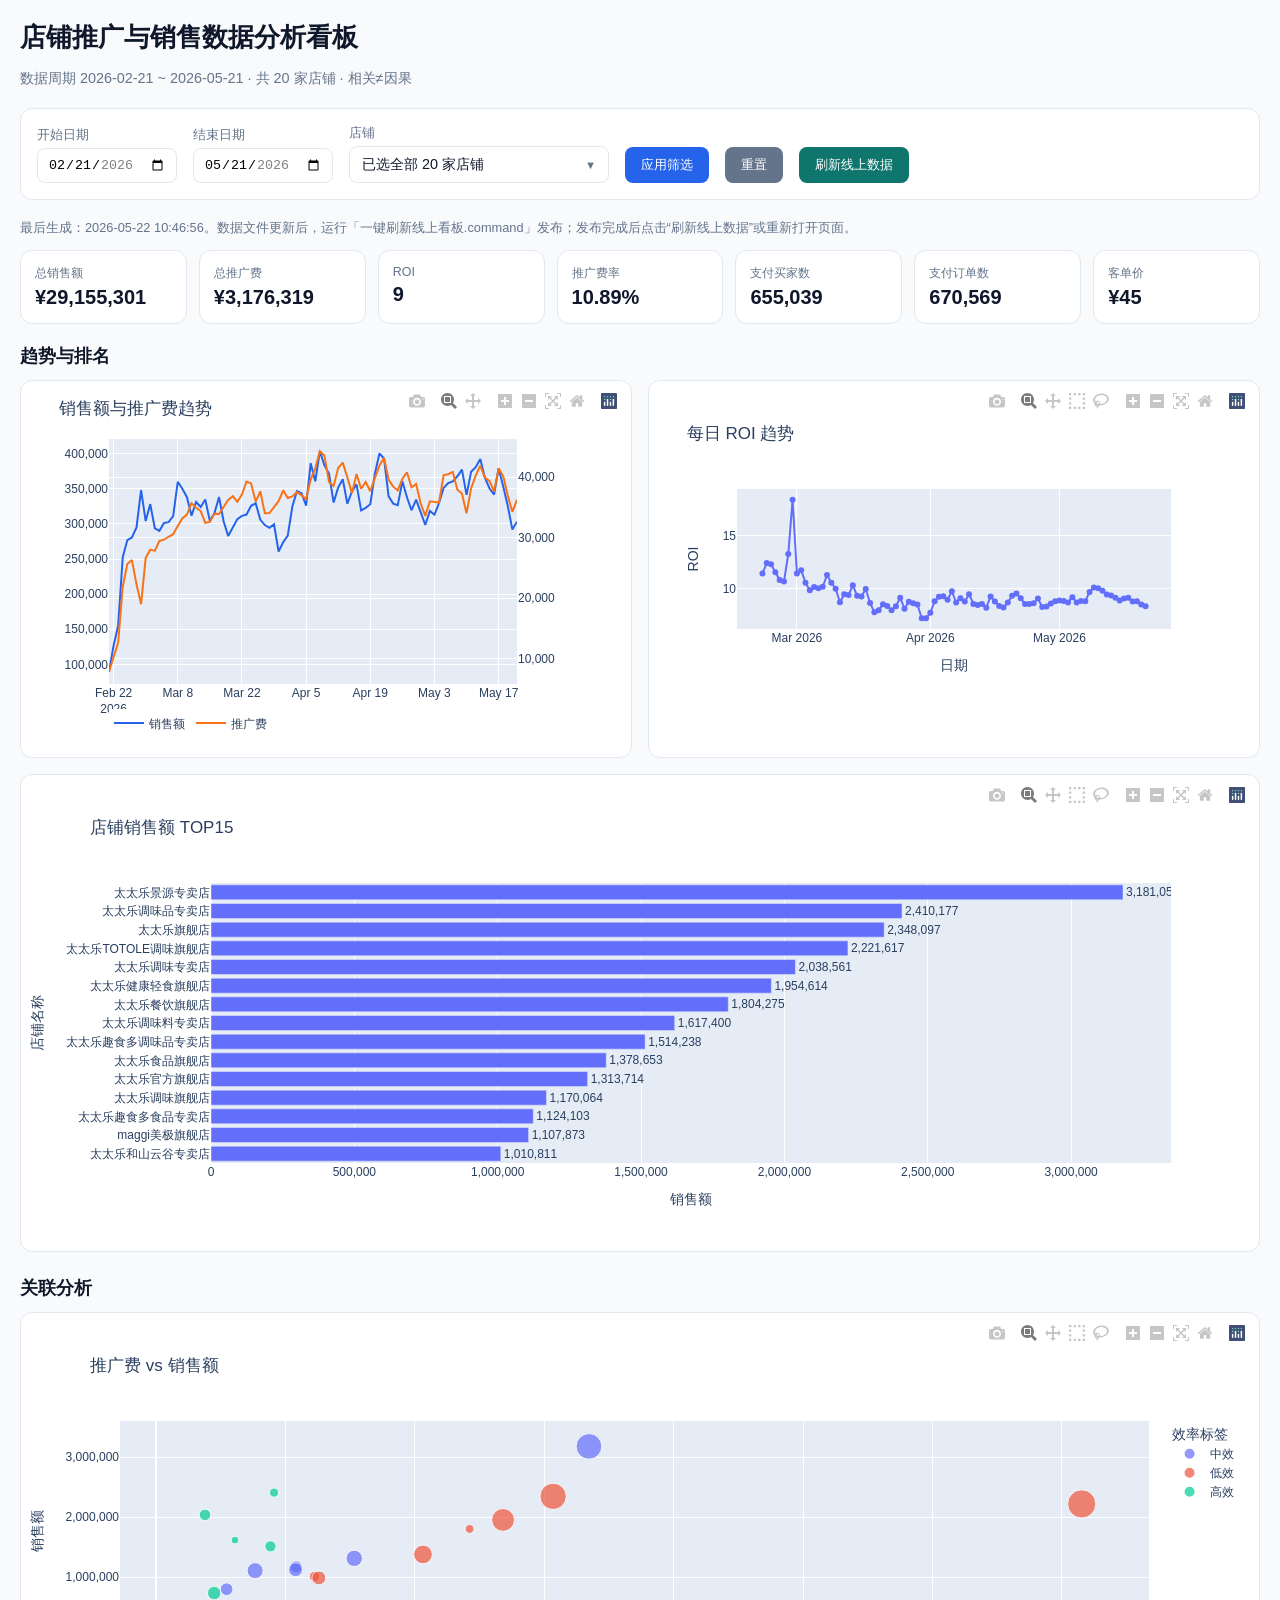
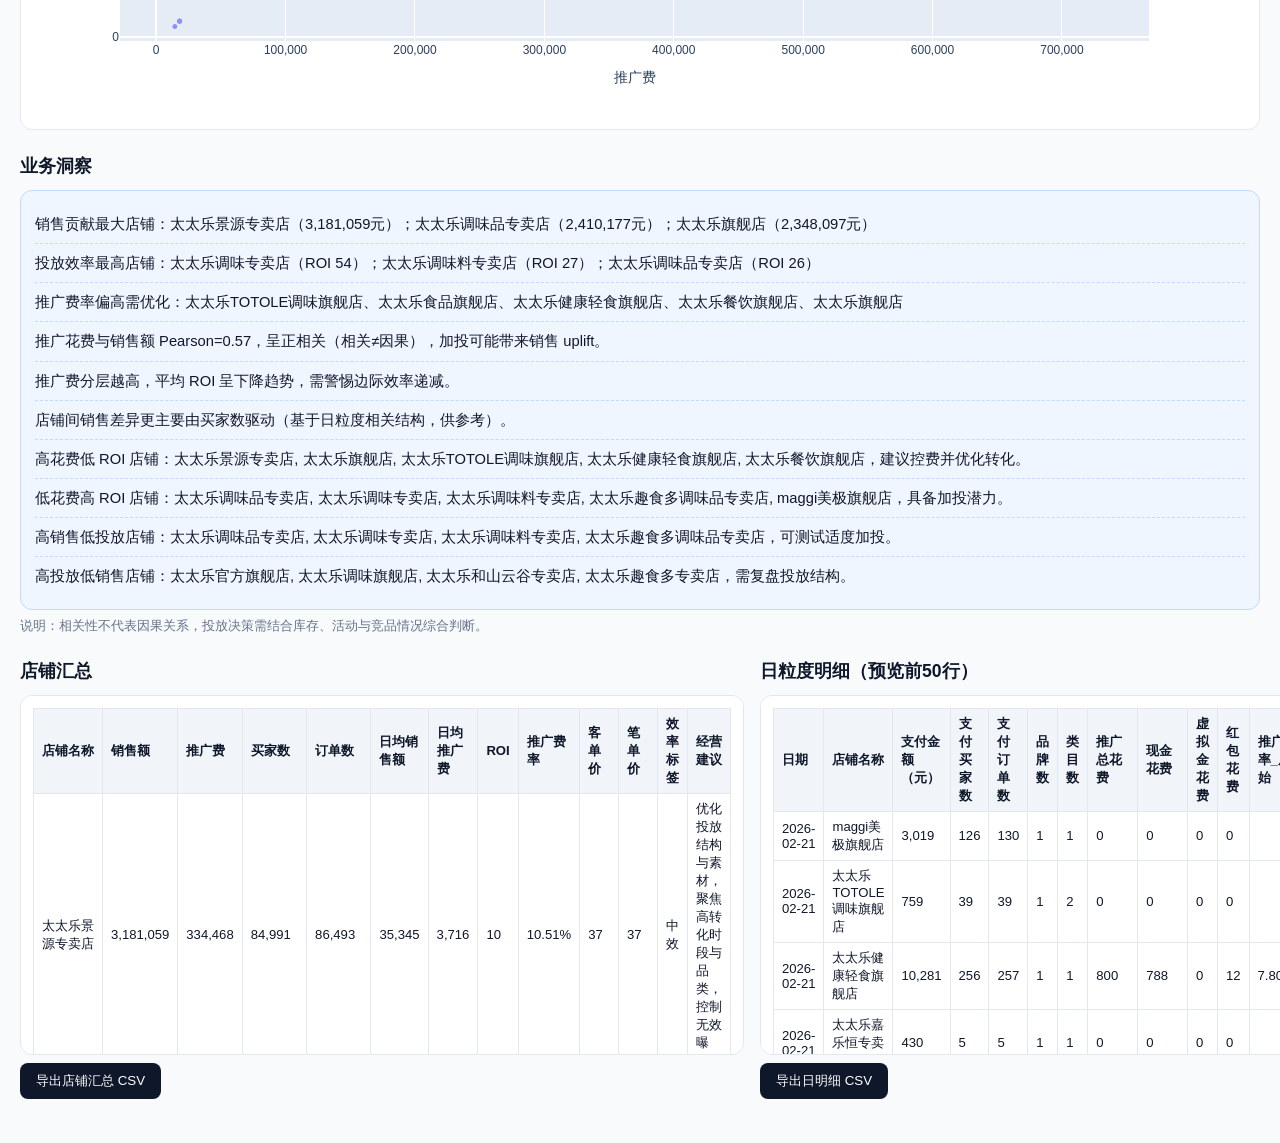
==== commit 5777cc20: "dmp-shop-dashboard: 更新店铺推广与销售看板" ====
--- a/dmp-shop-dashboard/index.html
+++ b/dmp-shop-dashboard/index.html
@@ -74,16 +74,16 @@
 <body>
 <div class="wrap">
   <h1>店铺推广与销售数据分析看板</h1>
-  <p class="sub">数据周期 2026-02-19 ~ 2026-05-19 · 共 20 家店铺 · 相关≠因果</p>
+  <p class="sub">数据周期 2026-02-21 ~ 2026-05-21 · 共 20 家店铺 · 相关≠因果</p>
 
   <div class="filters">
     <div>
       <label>开始日期</label>
-      <input type="date" id="dateStart" value="2026-02-19" min="2026-02-19" max="2026-05-19" />
+      <input type="date" id="dateStart" value="2026-02-21" min="2026-02-21" max="2026-05-21" />
     </div>
     <div>
       <label>结束日期</label>
-      <input type="date" id="dateEnd" value="2026-05-19" min="2026-02-19" max="2026-05-19" />
+      <input type="date" id="dateEnd" value="2026-05-21" min="2026-02-21" max="2026-05-21" />
     </div>
     <div class="ms-dropdown" id="shopDropdown">
       <label>店铺</label>
@@ -105,35 +105,35 @@
     <button class="btn" style="background:#0f766e" onclick="refreshOnline()">刷新线上数据</button>
   </div>
 
-  <p class="note">最后生成：2026-05-21 09:40:57。数据文件更新后，运行「一键刷新线上看板.command」发布；发布完成后点击“刷新线上数据”或重新打开页面。</p>
+  <p class="note">最后生成：2026-05-22 10:46:56。数据文件更新后，运行「一键刷新线上看板.command」发布；发布完成后点击“刷新线上数据”或重新打开页面。</p>
 
   <div class="kpi-grid" id="kpiGrid">
-    <div class="kpi"><div class="label">总销售额</div><div class="val" id="kpiSales">¥28,688,064</div></div>
-    <div class="kpi"><div class="label">总推广费</div><div class="val" id="kpiSpend">¥3,117,424</div></div>
+    <div class="kpi"><div class="label">总销售额</div><div class="val" id="kpiSales">¥29,155,301</div></div>
+    <div class="kpi"><div class="label">总推广费</div><div class="val" id="kpiSpend">¥3,176,319</div></div>
     <div class="kpi"><div class="label">ROI</div><div class="val" id="kpiRoi">9</div></div>
-    <div class="kpi"><div class="label">推广费率</div><div class="val" id="kpiRate">10.87%</div></div>
-    <div class="kpi"><div class="label">支付买家数</div><div class="val" id="kpiBuyers">644,357</div></div>
-    <div class="kpi"><div class="label">支付订单数</div><div class="val" id="kpiOrders">659,679</div></div>
+    <div class="kpi"><div class="label">推广费率</div><div class="val" id="kpiRate">10.89%</div></div>
+    <div class="kpi"><div class="label">支付买家数</div><div class="val" id="kpiBuyers">655,039</div></div>
+    <div class="kpi"><div class="label">支付订单数</div><div class="val" id="kpiOrders">670,569</div></div>
     <div class="kpi"><div class="label">客单价</div><div class="val" id="kpiAov">¥45</div></div>
   </div>
 
   <div class="section">
     <h2>趋势与排名</h2>
     <div class="grid2">
-      <div class="chart-box"><div>                            <div id="chart_trend" class="plotly-graph-div" style="height:360px; width:100%;"></div>            <script type="text/javascript">                                    window.PLOTLYENV=window.PLOTLYENV || {};                                    if (document.getElementById("chart_trend")) {                    Plotly.newPlot(                        "chart_trend",                        [{"hovertemplate":"%{x|%Y-%m-%d}\u003cbr\u003e\u9500\u552e\u989d: %{y:,.0f}\u003cextra\u003e\u003c\u002fextra\u003e","line":{"color":"#2563eb"},"name":"\u9500\u552e\u989d","x":["2026-02-19T00:00:00","2026-02-20T00:00:00","2026-02-21T00:00:00","2026-02-22T00:00:00","2026-02-23T00:00:00","2026-02-24T00:00:00","2026-02-25T00:00:00","2026-02-26T00:00:00","2026-02-27T00:00:00","2026-02-28T00:00:00","2026-03-01T00:00:00","2026-03-02T00:00:00","2026-03-03T00:00:00","2026-03-04T00:00:00","2026-03-05T00:00:00","2026-03-06T00:00:00","2026-03-07T00:00:00","2026-03-08T00:00:00","2026-03-09T00:00:00","2026-03-10T00:00:00","2026-03-11T00:00:00","2026-03-12T00:00:00","2026-03-13T00:00:00","2026-03-14T00:00:00","2026-03-15T00:00:00","2026-03-16T00:00:00","2026-03-17T00:00:00","2026-03-18T00:00:00","2026-03-19T00:00:00","2026-03-20T00:00:00","2026-03-21T00:00:00","2026-03-22T00:00:00","2026-03-23T00:00:00","2026-03-24T00:00:00","2026-03-25T00:00:00","2026-03-26T00:00:00","2026-03-27T00:00:00","2026-03-28T00:00:00","2026-03-29T00:00:00","2026-03-30T00:00:00","2026-03-31T00:00:00","2026-04-01T00:00:00","2026-04-02T00:00:00","2026-04-03T00:00:00","2026-04-04T00:00:00","2026-04-05T00:00:00","2026-04-06T00:00:00","2026-04-07T00:00:00","2026-04-08T00:00:00","2026-04-09T00:00:00","2026-04-10T00:00:00","2026-04-11T00:00:00","2026-04-12T00:00:00","2026-04-13T00:00:00","2026-04-14T00:00:00","2026-04-15T00:00:00","2026-04-16T00:00:00","2026-04-17T00:00:00","2026-04-18T00:00:00","2026-04-19T00:00:00","2026-04-20T00:00:00","2026-04-21T00:00:00","2026-04-22T00:00:00","2026-04-23T00:00:00","2026-04-24T00:00:00","2026-04-25T00:00:00","2026-04-26T00:00:00","2026-04-27T00:00:00","2026-04-28T00:00:00","2026-04-29T00:00:00","2026-04-30T00:00:00","2026-05-01T00:00:00","2026-05-02T00:00:00","2026-05-03T00:00:00","2026-05-04T00:00:00","2026-05-05T00:00:00","2026-05-06T00:00:00","2026-05-07T00:00:00","2026-05-08T00:00:00","2026-05-09T00:00:00","2026-05-10T00:00:00","2026-05-11T00:00:00","2026-05-12T00:00:00","2026-05-13T00:00:00","2026-05-14T00:00:00","2026-05-15T00:00:00","2026-05-16T00:00:00","2026-05-17T00:00:00","2026-05-18T00:00:00","2026-05-19T00:00:00"],"y":[62113.99,65982.0,89401.38,126637.44,155414.78,252736.53,277085.49,280751.27,295110.64,348293.85000000003,304121.98,328342.36,293892.43,290253.06,301448.36,302647.61,311302.51,360156.83,350259.49,338129.91,311641.18,331239.15,324119.61,334988.36,304462.0,315130.09,338405.75,303909.1,282795.16,294687.05,306938.9,311574.0,313424.57,325953.82,329478.07,306248.01,298460.25,294595.81,299623.23,260721.75,273966.04,283353.68,325016.3,346738.0,343806.1,326087.03,386679.46,360888.88,403634.61,383575.47,371957.26,330492.13,352080.95,363669.93,328791.17,346465.72000000003,356442.55,319421.34,323044.57,328074.18,371811.96,400441.63,393331.73,339392.16,329015.79,326909.92,360899.39,338127.21,319568.79,334638.17,315043.71,298719.67,318667.79,313254.06,329875.71,351352.71,358299.04,360668.1,367966.88,377360.66,341427.82,374347.6,380825.96,392574.14,365877.1,350899.19,341784.53,379396.39,353400.55,325522.66],"type":"scatter","xaxis":"x","yaxis":"y"},{"hovertemplate":"%{x|%Y-%m-%d}\u003cbr\u003e\u63a8\u5e7f\u8d39: %{y:,.0f}\u003cextra\u003e\u003c\u002fextra\u003e","line":{"color":"#f97316"},"name":"\u63a8\u5e7f\u8d39","x":["2026-02-19T00:00:00","2026-02-20T00:00:00","2026-02-21T00:00:00","2026-02-22T00:00:00","2026-02-23T00:00:00","2026-02-24T00:00:00","2026-02-25T00:00:00","2026-02-26T00:00:00","2026-02-27T00:00:00","2026-02-28T00:00:00","2026-03-01T00:00:00","2026-03-02T00:00:00","2026-03-03T00:00:00","2026-03-04T00:00:00","2026-03-05T00:00:00","2026-03-06T00:00:00","2026-03-07T00:00:00","2026-03-08T00:00:00","2026-03-09T00:00:00","2026-03-10T00:00:00","2026-03-11T00:00:00","2026-03-12T00:00:00","2026-03-13T00:00:00","2026-03-14T00:00:00","2026-03-15T00:00:00","2026-03-16T00:00:00","2026-03-17T00:00:00","2026-03-18T00:00:00","2026-03-19T00:00:00","2026-03-20T00:00:00","2026-03-21T00:00:00","2026-03-22T00:00:00","2026-03-23T00:00:00","2026-03-24T00:00:00","2026-03-25T00:00:00","2026-03-26T00:00:00","2026-03-27T00:00:00","2026-03-28T00:00:00","2026-03-29T00:00:00","2026-03-30T00:00:00","2026-03-31T00:00:00","2026-04-01T00:00:00","2026-04-02T00:00:00","2026-04-03T00:00:00","2026-04-04T00:00:00","2026-04-05T00:00:00","2026-04-06T00:00:00","2026-04-07T00:00:00","2026-04-08T00:00:00","2026-04-09T00:00:00","2026-04-10T00:00:00","2026-04-11T00:00:00","2026-04-12T00:00:00","2026-04-13T00:00:00","2026-04-14T00:00:00","2026-04-15T00:00:00","2026-04-16T00:00:00","2026-04-17T00:00:00","2026-04-18T00:00:00","2026-04-19T00:00:00","2026-04-20T00:00:00","2026-04-21T00:00:00","2026-04-22T00:00:00","2026-04-23T00:00:00","2026-04-24T00:00:00","2026-04-25T00:00:00","2026-04-26T00:00:00","2026-04-27T00:00:00","2026-04-28T00:00:00","2026-04-29T00:00:00","2026-04-30T00:00:00","2026-05-01T00:00:00","2026-05-02T00:00:00","2026-05-03T00:00:00","2026-05-04T00:00:00","2026-05-05T00:00:00","2026-05-06T00:00:00","2026-05-07T00:00:00","2026-05-08T00:00:00","2026-05-09T00:00:00","2026-05-10T00:00:00","2026-05-11T00:00:00","2026-05-12T00:00:00","2026-05-13T00:00:00","2026-05-14T00:00:00","2026-05-15T00:00:00","2026-05-16T00:00:00","2026-05-17T00:00:00","2026-05-18T00:00:00","2026-05-19T00:00:00"],"y":[5778.14,5879.59,7819.68,10212.54,12646.5,21882.54,25633.35,26296.71,22277.16,18999.28,26616.25,28019.739999999998,27812.3,29461.66,29672.16,30152.64,30576.32,31916.69,33173.97,33827.83,35700.13,34957.58,34404.29,32465.43,32612.98,33952.59,33911.79,35072.4,36257.26,36872.86,35955.1,37136.63,39289.57,38979.18,35977.85,37673.3,34038.75,34062.29,35120.409999999996,36046.09,37837.09,36572.32,36823.97,37532.04,36996.97,36394.13,39610.22,41465.94,44299.24,43568.07,39197.02,38553.09,41531.96,42410.97,39973.34,37371.45,40536.3,38091.24,39205.92,37674.68,39848.32,41959.4,43179.18,39627.15,38442.119999999995,37822.47,39735.12,40819.63,38312.34,38890.71,35652.01,33606.68,36026.409999999996,35956.520000000004,35815.71,40356.93,40506.6,40877.53,37933.34,37310.83,34035.26,38184.07,40256.520000000004,41923.020000000004,39931.58,39407.94,37649.06,41474.6,40165.93,36930.01],"type":"scatter","xaxis":"x","yaxis":"y2"}],                        {"template":{"data":{"histogram2dcontour":[{"type":"histogram2dcontour","colorbar":{"outlinewidth":0,"ticks":""},"colorscale":[[0.0,"#0d0887"],[0.1111111111111111,"#46039f"],[0.2222222222222222,"#7201a8"],[0.3333333333333333,"#9c179e"],[0.4444444444444444,"#bd3786"],[0.5555555555555556,"#d8576b"],[0.6666666666666666,"#ed7953"],[0.7777777777777778,"#fb9f3a"],[0.8888888888888888,"#fdca26"],[1.0,"#f0f921"]]}],"choropleth":[{"type":"choropleth","colorbar":{"outlinewidth":0,"ticks":""}}],"histogram2d":[{"type":"histogram2d","colorbar":{"outlinewidth":0,"ticks":""},"colorscale":[[0.0,"#0d0887"],[0.1111111111111111,"#46039f"],[0.2222222222222222,"#7201a8"],[0.3333333333333333,"#9c179e"],[0.4444444444444444,"#bd3786"],[0.5555555555555556,"#d8576b"],[0.6666666666666666,"#ed7953"],[0.7777777777777778,"#fb9f3a"],[0.8888888888888888,"#fdca26"],[1.0,"#f0f921"]]}],"heatmap":[{"type":"heatmap","colorbar":{"outlinewidth":0,"ticks":""},"colorscale":[[0.0,"#0d0887"],[0.1111111111111111,"#46039f"],[0.2222222222222222,"#7201a8"],[0.3333333333333333,"#9c179e"],[0.4444444444444444,"#bd3786"],[0.5555555555555556,"#d8576b"],[0.6666666666666666,"#ed7953"],[0.7777777777777778,"#fb9f3a"],[0.8888888888888888,"#fdca26"],[1.0,"#f0f921"]]}],"heatmapgl":[{"type":"heatmapgl","colorbar":{"outlinewidth":0,"ticks":""},"colorscale":[[0.0,"#0d0887"],[0.1111111111111111,"#46039f"],[0.2222222222222222,"#7201a8"],[0.3333333333333333,"#9c179e"],[0.4444444444444444,"#bd3786"],[0.5555555555555556,"#d8576b"],[0.6666666666666666,"#ed7953"],[0.7777777777777778,"#fb9f3a"],[0.8888888888888888,"#fdca26"],[1.0,"#f0f921"]]}],"contourcarpet":[{"type":"contourcarpet","colorbar":{"outlinewidth":0,"ticks":""}}],"contour":[{"type":"contour","colorbar":{"outlinewidth":0,"ticks":""},"colorscale":[[0.0,"#0d0887"],[0.1111111111111111,"#46039f"],[0.2222222222222222,"#7201a8"],[0.3333333333333333,"#9c179e"],[0.4444444444444444,"#bd3786"],[0.5555555555555556,"#d8576b"],[0.6666666666666666,"#ed7953"],[0.7777777777777778,"#fb9f3a"],[0.8888888888888888,"#fdca26"],[1.0,"#f0f921"]]}],"surface":[{"type":"surface","colorbar":{"outlinewidth":0,"ticks":""},"colorscale":[[0.0,"#0d0887"],[0.1111111111111111,"#46039f"],[0.2222222222222222,"#7201a8"],[0.3333333333333333,"#9c179e"],[0.4444444444444444,"#bd3786"],[0.5555555555555556,"#d8576b"],[0.6666666666666666,"#ed7953"],[0.7777777777777778,"#fb9f3a"],[0.8888888888888888,"#fdca26"],[1.0,"#f0f921"]]}],"mesh3d":[{"type":"mesh3d","colorbar":{"outlinewidth":0,"ticks":""}}],"scatter":[{"fillpattern":{"fillmode":"overlay","size":10,"solidity":0.2},"type":"scatter"}],"parcoords":[{"type":"parcoords","line":{"colorbar":{"outlinewidth":0,"ticks":""}}}],"scatterpolargl":[{"type":"scatterpolargl","marker":{"colorbar":{"outlinewidth":0,"ticks":""}}}],"bar":[{"error_x":{"color":"#2a3f5f"},"error_y":{"color":"#2a3f5f"},"marker":{"line":{"color":"#E5ECF6","width":0.5},"pattern":{"fillmode":"overlay","size":10,"solidity":0.2}},"type":"bar"}],"scattergeo":[{"type":"scattergeo","marker":{"colorbar":{"outlinewidth":0,"ticks":""}}}],"scatterpolar":[{"type":"scatterpolar","marker":{"colorbar":{"outlinewidth":0,"ticks":""}}}],"histogram":[{"marker":{"pattern":{"fillmode":"overlay","size":10,"solidity":0.2}},"type":"histogram"}],"scattergl":[{"type":"scattergl","marker":{"colorbar":{"outlinewidth":0,"ticks":""}}}],"scatter3d":[{"type":"scatter3d","line":{"colorbar":{"outlinewidth":0,"ticks":""}},"marker":{"colorbar":{"outlinewidth":0,"ticks":""}}}],"scattermapbox":[{"type":"scattermapbox","marker":{"colorbar":{"outlinewidth":0,"ticks":""}}}],"scatterternary":[{"type":"scatterternary","marker":{"colorbar":{"outlinewidth":0,"ticks":""}}}],"scattercarpet":[{"type":"scattercarpet","marker":{"colorbar":{"outlinewidth":0,"ticks":""}}}],"carpet":[{"aaxis":{"endlinecolor":"#2a3f5f","gridcolor":"white","linecolor":"white","minorgridcolor":"white","startlinecolor":"#2a3f5f"},"baxis":{"endlinecolor":"#2a3f5f","gridcolor":"white","linecolor":"white","minorgridcolor":"white","startlinecolor":"#2a3f5f"},"type":"carpet"}],"table":[{"cells":{"fill":{"color":"#EBF0F8"},"line":{"color":"white"}},"header":{"fill":{"color":"#C8D4E3"},"line":{"color":"white"}},"type":"table"}],"barpolar":[{"marker":{"line":{"color":"#E5ECF6","width":0.5},"pattern":{"fillmode":"overlay","size":10,"solidity":0.2}},"type":"barpolar"}],"pie":[{"automargin":true,"type":"pie"}]},"layout":{"autotypenumbers":"strict","colorway":["#636efa","#EF553B","#00cc96","#ab63fa","#FFA15A","#19d3f3","#FF6692","#B6E880","#FF97FF","#FECB52"],"font":{"color":"#2a3f5f"},"hovermode":"closest","hoverlabel":{"align":"left"},"paper_bgcolor":"white","plot_bgcolor":"#E5ECF6","polar":{"bgcolor":"#E5ECF6","angularaxis":{"gridcolor":"white","linecolor":"white","ticks":""},"radialaxis":{"gridcolor":"white","linecolor":"white","ticks":""}},"ternary":{"bgcolor":"#E5ECF6","aaxis":{"gridcolor":"white","linecolor":"white","ticks":""},"baxis":{"gridcolor":"white","linecolor":"white","ticks":""},"caxis":{"gridcolor":"white","linecolor":"white","ticks":""}},"coloraxis":{"colorbar":{"outlinewidth":0,"ticks":""}},"colorscale":{"sequential":[[0.0,"#0d0887"],[0.1111111111111111,"#46039f"],[0.2222222222222222,"#7201a8"],[0.3333333333333333,"#9c179e"],[0.4444444444444444,"#bd3786"],[0.5555555555555556,"#d8576b"],[0.6666666666666666,"#ed7953"],[0.7777777777777778,"#fb9f3a"],[0.8888888888888888,"#fdca26"],[1.0,"#f0f921"]],"sequentialminus":[[0.0,"#0d0887"],[0.1111111111111111,"#46039f"],[0.2222222222222222,"#7201a8"],[0.3333333333333333,"#9c179e"],[0.4444444444444444,"#bd3786"],[0.5555555555555556,"#d8576b"],[0.6666666666666666,"#ed7953"],[0.7777777777777778,"#fb9f3a"],[0.8888888888888888,"#fdca26"],[1.0,"#f0f921"]],"diverging":[[0,"#8e0152"],[0.1,"#c51b7d"],[0.2,"#de77ae"],[0.3,"#f1b6da"],[0.4,"#fde0ef"],[0.5,"#f7f7f7"],[0.6,"#e6f5d0"],[0.7,"#b8e186"],[0.8,"#7fbc41"],[0.9,"#4d9221"],[1,"#276419"]]},"xaxis":{"gridcolor":"white","linecolor":"white","ticks":"","title":{"standoff":15},"zerolinecolor":"white","automargin":true,"zerolinewidth":2},"yaxis":{"gridcolor":"white","linecolor":"white","ticks":"","title":{"standoff":15},"zerolinecolor":"white","automargin":true,"zerolinewidth":2},"scene":{"xaxis":{"backgroundcolor":"#E5ECF6","gridcolor":"white","linecolor":"white","showbackground":true,"ticks":"","zerolinecolor":"white","gridwidth":2},"yaxis":{"backgroundcolor":"#E5ECF6","gridcolor":"white","linecolor":"white","showbackground":true,"ticks":"","zerolinecolor":"white","gridwidth":2},"zaxis":{"backgroundcolor":"#E5ECF6","gridcolor":"white","linecolor":"white","showbackground":true,"ticks":"","zerolinecolor":"white","gridwidth":2}},"shapedefaults":{"line":{"color":"#2a3f5f"}},"annotationdefaults":{"arrowcolor":"#2a3f5f","arrowhead":0,"arrowwidth":1},"geo":{"bgcolor":"white","landcolor":"#E5ECF6","subunitcolor":"white","showland":true,"showlakes":true,"lakecolor":"white"},"title":{"x":0.05},"mapbox":{"style":"light"}}},"xaxis":{"anchor":"y","domain":[0.0,0.94]},"yaxis":{"anchor":"x","domain":[0.0,1.0],"tickformat":",.0f"},"yaxis2":{"anchor":"x","overlaying":"y","side":"right","tickformat":",.0f"},"margin":{"t":50,"b":40},"legend":{"orientation":"h"},"title":{"text":"\u9500\u552e\u989d\u4e0e\u63a8\u5e7f\u8d39\u8d8b\u52bf"},"height":360},                        {"displayModeBar": true, "responsive": true}                    )                };                            </script>        </div></div>
-      <div class="chart-box"><div>                            <div id="chart_roi" class="plotly-graph-div" style="height:320px; width:100%;"></div>            <script type="text/javascript">                                    window.PLOTLYENV=window.PLOTLYENV || {};                                    if (document.getElementById("chart_roi")) {                    Plotly.newPlot(                        "chart_roi",                        [{"hovertemplate":"%{x|%Y-%m-%d}\u003cbr\u003eROI: %{y:,.0f}\u003cextra\u003e\u003c\u002fextra\u003e","legendgroup":"","line":{"color":"#636efa","dash":"solid"},"marker":{"symbol":"circle"},"mode":"lines+markers","name":"","orientation":"v","showlegend":false,"x":["2026-02-19T00:00:00","2026-02-20T00:00:00","2026-02-21T00:00:00","2026-02-22T00:00:00","2026-02-23T00:00:00","2026-02-24T00:00:00","2026-02-25T00:00:00","2026-02-26T00:00:00","2026-02-27T00:00:00","2026-02-28T00:00:00","2026-03-01T00:00:00","2026-03-02T00:00:00","2026-03-03T00:00:00","2026-03-04T00:00:00","2026-03-05T00:00:00","2026-03-06T00:00:00","2026-03-07T00:00:00","2026-03-08T00:00:00","2026-03-09T00:00:00","2026-03-10T00:00:00","2026-03-11T00:00:00","2026-03-12T00:00:00","2026-03-13T00:00:00","2026-03-14T00:00:00","2026-03-15T00:00:00","2026-03-16T00:00:00","2026-03-17T00:00:00","2026-03-18T00:00:00","2026-03-19T00:00:00","2026-03-20T00:00:00","2026-03-21T00:00:00","2026-03-22T00:00:00","2026-03-23T00:00:00","2026-03-24T00:00:00","2026-03-25T00:00:00","2026-03-26T00:00:00","2026-03-27T00:00:00","2026-03-28T00:00:00","2026-03-29T00:00:00","2026-03-30T00:00:00","2026-03-31T00:00:00","2026-04-01T00:00:00","2026-04-02T00:00:00","2026-04-03T00:00:00","2026-04-04T00:00:00","2026-04-05T00:00:00","2026-04-06T00:00:00","2026-04-07T00:00:00","2026-04-08T00:00:00","2026-04-09T00:00:00","2026-04-10T00:00:00","2026-04-11T00:00:00","2026-04-12T00:00:00","2026-04-13T00:00:00","2026-04-14T00:00:00","2026-04-15T00:00:00","2026-04-16T00:00:00","2026-04-17T00:00:00","2026-04-18T00:00:00","2026-04-19T00:00:00","2026-04-20T00:00:00","2026-04-21T00:00:00","2026-04-22T00:00:00","2026-04-23T00:00:00","2026-04-24T00:00:00","2026-04-25T00:00:00","2026-04-26T00:00:00","2026-04-27T00:00:00","2026-04-28T00:00:00","2026-04-29T00:00:00","2026-04-30T00:00:00","2026-05-01T00:00:00","2026-05-02T00:00:00","2026-05-03T00:00:00","2026-05-04T00:00:00","2026-05-05T00:00:00","2026-05-06T00:00:00","2026-05-07T00:00:00","2026-05-08T00:00:00","2026-05-09T00:00:00","2026-05-10T00:00:00","2026-05-11T00:00:00","2026-05-12T00:00:00","2026-05-13T00:00:00","2026-05-14T00:00:00","2026-05-15T00:00:00","2026-05-16T00:00:00","2026-05-17T00:00:00","2026-05-18T00:00:00","2026-05-19T00:00:00"],"xaxis":"x","y":[10.749824337935737,11.222211072540771,11.43286937572893,12.400190354211587,12.289153520736964,11.549688930078501,10.80956995476596,10.676288782893375,13.247229000465051,18.331949947576963,11.426176865636593,11.718251489842519,10.566994818839147,9.85189089820465,10.159299491509886,10.03718447207276,10.181163397034044,11.28427885222434,10.558262698133506,9.995613375141117,8.72941303014863,9.475459971771501,9.420906811330795,10.318309660460372,9.335608092238122,9.281474255719521,9.97899992893327,8.665192573077405,7.799683704725618,7.991977025920962,8.536727752113054,8.389937374500596,7.977297028193488,8.362254413766529,9.157803203915742,8.129046566135697,8.76824942161507,8.64873765093304,8.531313558127597,7.23301057063332,7.240674163895797,7.74776333576869,8.826215641605183,9.238453332139686,9.29281776318439,8.959879793801914,9.762113414164325,8.703260555530635,9.111547060401037,8.80405007612226,9.489427002358854,8.572390176766636,8.47734973259148,8.57490243679878,8.225261386714246,9.270866396674469,8.793169332178811,8.385690253192074,8.239688547035755,8.708081395780933,9.330680942132567,9.54354995543311,9.109291329756608,8.564637123790128,8.558731672446786,8.64327263660993,9.082629925365772,8.283446224279839,8.34114517672374,8.604578574163341,8.836632492810363,8.888699210990195,8.845393976252423,8.712023855478783,9.210363552753806,8.706130768618921,8.845448396063851,8.823138286486488,9.70035541294281,10.113971198174898,10.031591355553035,9.803763716125598,9.459982134570996,9.364166512813247,9.162600127518118,8.90427639709155,9.078169016703207,9.14768050807,8.79851530886998,8.814583586627785],"yaxis":"y","type":"scatter"}],                        {"template":{"data":{"histogram2dcontour":[{"type":"histogram2dcontour","colorbar":{"outlinewidth":0,"ticks":""},"colorscale":[[0.0,"#0d0887"],[0.1111111111111111,"#46039f"],[0.2222222222222222,"#7201a8"],[0.3333333333333333,"#9c179e"],[0.4444444444444444,"#bd3786"],[0.5555555555555556,"#d8576b"],[0.6666666666666666,"#ed7953"],[0.7777777777777778,"#fb9f3a"],[0.8888888888888888,"#fdca26"],[1.0,"#f0f921"]]}],"choropleth":[{"type":"choropleth","colorbar":{"outlinewidth":0,"ticks":""}}],"histogram2d":[{"type":"histogram2d","colorbar":{"outlinewidth":0,"ticks":""},"colorscale":[[0.0,"#0d0887"],[0.1111111111111111,"#46039f"],[0.2222222222222222,"#7201a8"],[0.3333333333333333,"#9c179e"],[0.4444444444444444,"#bd3786"],[0.5555555555555556,"#d8576b"],[0.6666666666666666,"#ed7953"],[0.7777777777777778,"#fb9f3a"],[0.8888888888888888,"#fdca26"],[1.0,"#f0f921"]]}],"heatmap":[{"type":"heatmap","colorbar":{"outlinewidth":0,"ticks":""},"colorscale":[[0.0,"#0d0887"],[0.1111111111111111,"#46039f"],[0.2222222222222222,"#7201a8"],[0.3333333333333333,"#9c179e"],[0.4444444444444444,"#bd3786"],[0.5555555555555556,"#d8576b"],[0.6666666666666666,"#ed7953"],[0.7777777777777778,"#fb9f3a"],[0.8888888888888888,"#fdca26"],[1.0,"#f0f921"]]}],"heatmapgl":[{"type":"heatmapgl","colorbar":{"outlinewidth":0,"ticks":""},"colorscale":[[0.0,"#0d0887"],[0.1111111111111111,"#46039f"],[0.2222222222222222,"#7201a8"],[0.3333333333333333,"#9c179e"],[0.4444444444444444,"#bd3786"],[0.5555555555555556,"#d8576b"],[0.6666666666666666,"#ed7953"],[0.7777777777777778,"#fb9f3a"],[0.8888888888888888,"#fdca26"],[1.0,"#f0f921"]]}],"contourcarpet":[{"type":"contourcarpet","colorbar":{"outlinewidth":0,"ticks":""}}],"contour":[{"type":"contour","colorbar":{"outlinewidth":0,"ticks":""},"colorscale":[[0.0,"#0d0887"],[0.1111111111111111,"#46039f"],[0.2222222222222222,"#7201a8"],[0.3333333333333333,"#9c179e"],[0.4444444444444444,"#bd3786"],[0.5555555555555556,"#d8576b"],[0.6666666666666666,"#ed7953"],[0.7777777777777778,"#fb9f3a"],[0.8888888888888888,"#fdca26"],[1.0,"#f0f921"]]}],"surface":[{"type":"surface","colorbar":{"outlinewidth":0,"ticks":""},"colorscale":[[0.0,"#0d0887"],[0.1111111111111111,"#46039f"],[0.2222222222222222,"#7201a8"],[0.3333333333333333,"#9c179e"],[0.4444444444444444,"#bd3786"],[0.5555555555555556,"#d8576b"],[0.6666666666666666,"#ed7953"],[0.7777777777777778,"#fb9f3a"],[0.8888888888888888,"#fdca26"],[1.0,"#f0f921"]]}],"mesh3d":[{"type":"mesh3d","colorbar":{"outlinewidth":0,"ticks":""}}],"scatter":[{"fillpattern":{"fillmode":"overlay","size":10,"solidity":0.2},"type":"scatter"}],"parcoords":[{"type":"parcoords","line":{"colorbar":{"outlinewidth":0,"ticks":""}}}],"scatterpolargl":[{"type":"scatterpolargl","marker":{"colorbar":{"outlinewidth":0,"ticks":""}}}],"bar":[{"error_x":{"color":"#2a3f5f"},"error_y":{"color":"#2a3f5f"},"marker":{"line":{"color":"#E5ECF6","width":0.5},"pattern":{"fillmode":"overlay","size":10,"solidity":0.2}},"type":"bar"}],"scattergeo":[{"type":"scattergeo","marker":{"colorbar":{"outlinewidth":0,"ticks":""}}}],"scatterpolar":[{"type":"scatterpolar","marker":{"colorbar":{"outlinewidth":0,"ticks":""}}}],"histogram":[{"marker":{"pattern":{"fillmode":"overlay","size":10,"solidity":0.2}},"type":"histogram"}],"scattergl":[{"type":"scattergl","marker":{"colorbar":{"outlinewidth":0,"ticks":""}}}],"scatter3d":[{"type":"scatter3d","line":{"colorbar":{"outlinewidth":0,"ticks":""}},"marker":{"colorbar":{"outlinewidth":0,"ticks":""}}}],"scattermapbox":[{"type":"scattermapbox","marker":{"colorbar":{"outlinewidth":0,"ticks":""}}}],"scatterternary":[{"type":"scatterternary","marker":{"colorbar":{"outlinewidth":0,"ticks":""}}}],"scattercarpet":[{"type":"scattercarpet","marker":{"colorbar":{"outlinewidth":0,"ticks":""}}}],"carpet":[{"aaxis":{"endlinecolor":"#2a3f5f","gridcolor":"white","linecolor":"white","minorgridcolor":"white","startlinecolor":"#2a3f5f"},"baxis":{"endlinecolor":"#2a3f5f","gridcolor":"white","linecolor":"white","minorgridcolor":"white","startlinecolor":"#2a3f5f"},"type":"carpet"}],"table":[{"cells":{"fill":{"color":"#EBF0F8"},"line":{"color":"white"}},"header":{"fill":{"color":"#C8D4E3"},"line":{"color":"white"}},"type":"table"}],"barpolar":[{"marker":{"line":{"color":"#E5ECF6","width":0.5},"pattern":{"fillmode":"overlay","size":10,"solidity":0.2}},"type":"barpolar"}],"pie":[{"automargin":true,"type":"pie"}]},"layout":{"autotypenumbers":"strict","colorway":["#636efa","#EF553B","#00cc96","#ab63fa","#FFA15A","#19d3f3","#FF6692","#B6E880","#FF97FF","#FECB52"],"font":{"color":"#2a3f5f"},"hovermode":"closest","hoverlabel":{"align":"left"},"paper_bgcolor":"white","plot_bgcolor":"#E5ECF6","polar":{"bgcolor":"#E5ECF6","angularaxis":{"gridcolor":"white","linecolor":"white","ticks":""},"radialaxis":{"gridcolor":"white","linecolor":"white","ticks":""}},"ternary":{"bgcolor":"#E5ECF6","aaxis":{"gridcolor":"white","linecolor":"white","ticks":""},"baxis":{"gridcolor":"white","linecolor":"white","ticks":""},"caxis":{"gridcolor":"white","linecolor":"white","ticks":""}},"coloraxis":{"colorbar":{"outlinewidth":0,"ticks":""}},"colorscale":{"sequential":[[0.0,"#0d0887"],[0.1111111111111111,"#46039f"],[0.2222222222222222,"#7201a8"],[0.3333333333333333,"#9c179e"],[0.4444444444444444,"#bd3786"],[0.5555555555555556,"#d8576b"],[0.6666666666666666,"#ed7953"],[0.7777777777777778,"#fb9f3a"],[0.8888888888888888,"#fdca26"],[1.0,"#f0f921"]],"sequentialminus":[[0.0,"#0d0887"],[0.1111111111111111,"#46039f"],[0.2222222222222222,"#7201a8"],[0.3333333333333333,"#9c179e"],[0.4444444444444444,"#bd3786"],[0.5555555555555556,"#d8576b"],[0.6666666666666666,"#ed7953"],[0.7777777777777778,"#fb9f3a"],[0.8888888888888888,"#fdca26"],[1.0,"#f0f921"]],"diverging":[[0,"#8e0152"],[0.1,"#c51b7d"],[0.2,"#de77ae"],[0.3,"#f1b6da"],[0.4,"#fde0ef"],[0.5,"#f7f7f7"],[0.6,"#e6f5d0"],[0.7,"#b8e186"],[0.8,"#7fbc41"],[0.9,"#4d9221"],[1,"#276419"]]},"xaxis":{"gridcolor":"white","linecolor":"white","ticks":"","title":{"standoff":15},"zerolinecolor":"white","automargin":true,"zerolinewidth":2},"yaxis":{"gridcolor":"white","linecolor":"white","ticks":"","title":{"standoff":15},"zerolinecolor":"white","automargin":true,"zerolinewidth":2},"scene":{"xaxis":{"backgroundcolor":"#E5ECF6","gridcolor":"white","linecolor":"white","showbackground":true,"ticks":"","zerolinecolor":"white","gridwidth":2},"yaxis":{"backgroundcolor":"#E5ECF6","gridcolor":"white","linecolor":"white","showbackground":true,"ticks":"","zerolinecolor":"white","gridwidth":2},"zaxis":{"backgroundcolor":"#E5ECF6","gridcolor":"white","linecolor":"white","showbackground":true,"ticks":"","zerolinecolor":"white","gridwidth":2}},"shapedefaults":{"line":{"color":"#2a3f5f"}},"annotationdefaults":{"arrowcolor":"#2a3f5f","arrowhead":0,"arrowwidth":1},"geo":{"bgcolor":"white","landcolor":"#E5ECF6","subunitcolor":"white","showland":true,"showlakes":true,"lakecolor":"white"},"title":{"x":0.05},"mapbox":{"style":"light"}}},"xaxis":{"anchor":"y","domain":[0.0,1.0],"title":{"text":"\u65e5\u671f"}},"yaxis":{"anchor":"x","domain":[0.0,1.0],"title":{"text":"ROI"},"tickformat":",.0f"},"legend":{"tracegroupgap":0},"title":{"text":"\u6bcf\u65e5 ROI \u8d8b\u52bf"},"height":320},                        {"displayModeBar": true, "responsive": true}                    )                };                            </script>        </div></div>
+      <div class="chart-box"><div>                            <div id="chart_trend" class="plotly-graph-div" style="height:360px; width:100%;"></div>            <script type="text/javascript">                                    window.PLOTLYENV=window.PLOTLYENV || {};                                    if (document.getElementById("chart_trend")) {                    Plotly.newPlot(                        "chart_trend",                        [{"hovertemplate":"%{x|%Y-%m-%d}\u003cbr\u003e\u9500\u552e\u989d: %{y:,.0f}\u003cextra\u003e\u003c\u002fextra\u003e","line":{"color":"#2563eb"},"name":"\u9500\u552e\u989d","x":["2026-02-21T00:00:00","2026-02-22T00:00:00","2026-02-23T00:00:00","2026-02-24T00:00:00","2026-02-25T00:00:00","2026-02-26T00:00:00","2026-02-27T00:00:00","2026-02-28T00:00:00","2026-03-01T00:00:00","2026-03-02T00:00:00","2026-03-03T00:00:00","2026-03-04T00:00:00","2026-03-05T00:00:00","2026-03-06T00:00:00","2026-03-07T00:00:00","2026-03-08T00:00:00","2026-03-09T00:00:00","2026-03-10T00:00:00","2026-03-11T00:00:00","2026-03-12T00:00:00","2026-03-13T00:00:00","2026-03-14T00:00:00","2026-03-15T00:00:00","2026-03-16T00:00:00","2026-03-17T00:00:00","2026-03-18T00:00:00","2026-03-19T00:00:00","2026-03-20T00:00:00","2026-03-21T00:00:00","2026-03-22T00:00:00","2026-03-23T00:00:00","2026-03-24T00:00:00","2026-03-25T00:00:00","2026-03-26T00:00:00","2026-03-27T00:00:00","2026-03-28T00:00:00","2026-03-29T00:00:00","2026-03-30T00:00:00","2026-03-31T00:00:00","2026-04-01T00:00:00","2026-04-02T00:00:00","2026-04-03T00:00:00","2026-04-04T00:00:00","2026-04-05T00:00:00","2026-04-06T00:00:00","2026-04-07T00:00:00","2026-04-08T00:00:00","2026-04-09T00:00:00","2026-04-10T00:00:00","2026-04-11T00:00:00","2026-04-12T00:00:00","2026-04-13T00:00:00","2026-04-14T00:00:00","2026-04-15T00:00:00","2026-04-16T00:00:00","2026-04-17T00:00:00","2026-04-18T00:00:00","2026-04-19T00:00:00","2026-04-20T00:00:00","2026-04-21T00:00:00","2026-04-22T00:00:00","2026-04-23T00:00:00","2026-04-24T00:00:00","2026-04-25T00:00:00","2026-04-26T00:00:00","2026-04-27T00:00:00","2026-04-28T00:00:00","2026-04-29T00:00:00","2026-04-30T00:00:00","2026-05-01T00:00:00","2026-05-02T00:00:00","2026-05-03T00:00:00","2026-05-04T00:00:00","2026-05-05T00:00:00","2026-05-06T00:00:00","2026-05-07T00:00:00","2026-05-08T00:00:00","2026-05-09T00:00:00","2026-05-10T00:00:00","2026-05-11T00:00:00","2026-05-12T00:00:00","2026-05-13T00:00:00","2026-05-14T00:00:00","2026-05-15T00:00:00","2026-05-16T00:00:00","2026-05-17T00:00:00","2026-05-18T00:00:00","2026-05-19T00:00:00","2026-05-20T00:00:00","2026-05-21T00:00:00"],"y":[89401.38,126637.44,155414.78,252736.53,277085.49,280751.27,295110.64,348293.85000000003,304121.98,328342.36,293892.43,290253.06,301448.36,302647.61,311302.51,360156.83,350259.49,338129.91,311641.18,331239.15,324119.61,334988.36,304462.0,315130.09,338405.75,303909.1,282795.16,294687.05,306938.9,311574.0,313424.57,325953.82,329478.07,306248.01,298460.25,294595.81,299623.23,260721.75,273966.04,283353.68,325016.3,346738.0,343806.1,326087.03,386679.46,360888.88,403634.61,383575.47,371957.26,330492.13,352080.95,363669.93,328791.17,346465.72000000003,356442.55,319421.34,323044.57,328074.18,371811.96,400441.63,393331.73,339392.16,329015.79,326909.92,360899.39,338127.21,319568.79,334638.17,315043.71,298719.67,318667.79,313254.06,329875.71,351352.71,358299.04,360668.1,367966.88,377360.66,341427.82,374347.6,380825.96,392574.14,365877.1,350899.19,341784.53,379396.39,353400.55,325522.66,292010.77,303322.09],"type":"scatter","xaxis":"x","yaxis":"y"},{"hovertemplate":"%{x|%Y-%m-%d}\u003cbr\u003e\u63a8\u5e7f\u8d39: %{y:,.0f}\u003cextra\u003e\u003c\u002fextra\u003e","line":{"color":"#f97316"},"name":"\u63a8\u5e7f\u8d39","x":["2026-02-21T00:00:00","2026-02-22T00:00:00","2026-02-23T00:00:00","2026-02-24T00:00:00","2026-02-25T00:00:00","2026-02-26T00:00:00","2026-02-27T00:00:00","2026-02-28T00:00:00","2026-03-01T00:00:00","2026-03-02T00:00:00","2026-03-03T00:00:00","2026-03-04T00:00:00","2026-03-05T00:00:00","2026-03-06T00:00:00","2026-03-07T00:00:00","2026-03-08T00:00:00","2026-03-09T00:00:00","2026-03-10T00:00:00","2026-03-11T00:00:00","2026-03-12T00:00:00","2026-03-13T00:00:00","2026-03-14T00:00:00","2026-03-15T00:00:00","2026-03-16T00:00:00","2026-03-17T00:00:00","2026-03-18T00:00:00","2026-03-19T00:00:00","2026-03-20T00:00:00","2026-03-21T00:00:00","2026-03-22T00:00:00","2026-03-23T00:00:00","2026-03-24T00:00:00","2026-03-25T00:00:00","2026-03-26T00:00:00","2026-03-27T00:00:00","2026-03-28T00:00:00","2026-03-29T00:00:00","2026-03-30T00:00:00","2026-03-31T00:00:00","2026-04-01T00:00:00","2026-04-02T00:00:00","2026-04-03T00:00:00","2026-04-04T00:00:00","2026-04-05T00:00:00","2026-04-06T00:00:00","2026-04-07T00:00:00","2026-04-08T00:00:00","2026-04-09T00:00:00","2026-04-10T00:00:00","2026-04-11T00:00:00","2026-04-12T00:00:00","2026-04-13T00:00:00","2026-04-14T00:00:00","2026-04-15T00:00:00","2026-04-16T00:00:00","2026-04-17T00:00:00","2026-04-18T00:00:00","2026-04-19T00:00:00","2026-04-20T00:00:00","2026-04-21T00:00:00","2026-04-22T00:00:00","2026-04-23T00:00:00","2026-04-24T00:00:00","2026-04-25T00:00:00","2026-04-26T00:00:00","2026-04-27T00:00:00","2026-04-28T00:00:00","2026-04-29T00:00:00","2026-04-30T00:00:00","2026-05-01T00:00:00","2026-05-02T00:00:00","2026-05-03T00:00:00","2026-05-04T00:00:00","2026-05-05T00:00:00","2026-05-06T00:00:00","2026-05-07T00:00:00","2026-05-08T00:00:00","2026-05-09T00:00:00","2026-05-10T00:00:00","2026-05-11T00:00:00","2026-05-12T00:00:00","2026-05-13T00:00:00","2026-05-14T00:00:00","2026-05-15T00:00:00","2026-05-16T00:00:00","2026-05-17T00:00:00","2026-05-18T00:00:00","2026-05-19T00:00:00","2026-05-20T00:00:00","2026-05-21T00:00:00"],"y":[7819.68,10212.54,12646.5,21882.54,25633.35,26296.71,22277.16,18999.28,26616.25,28019.739999999998,27812.3,29461.66,29672.16,30152.64,30576.32,31916.69,33173.97,33827.83,35700.13,34957.58,34404.29,32465.43,32612.98,33952.59,33911.79,35072.4,36257.26,36872.86,35955.1,37136.63,39289.57,38979.18,35977.85,37673.3,34038.75,34062.29,35120.409999999996,36046.09,37837.09,36572.32,36823.97,37532.04,36996.97,36394.13,39610.22,41465.94,44299.24,43568.07,39197.02,38553.09,41531.96,42410.97,39973.34,37371.45,40536.3,38091.24,39205.92,37674.68,39848.32,41959.4,43179.18,39627.15,38442.119999999995,37822.47,39735.12,40819.63,38312.34,38890.71,35652.01,33606.68,36026.409999999996,35956.520000000004,35815.71,40356.93,40506.6,40877.53,37933.34,37310.83,34035.26,38184.07,40256.520000000004,41923.020000000004,39931.58,39407.94,37649.06,41474.6,40165.93,36930.01,34266.73,36285.77],"type":"scatter","xaxis":"x","yaxis":"y2"}],                        {"template":{"data":{"histogram2dcontour":[{"type":"histogram2dcontour","colorbar":{"outlinewidth":0,"ticks":""},"colorscale":[[0.0,"#0d0887"],[0.1111111111111111,"#46039f"],[0.2222222222222222,"#7201a8"],[0.3333333333333333,"#9c179e"],[0.4444444444444444,"#bd3786"],[0.5555555555555556,"#d8576b"],[0.6666666666666666,"#ed7953"],[0.7777777777777778,"#fb9f3a"],[0.8888888888888888,"#fdca26"],[1.0,"#f0f921"]]}],"choropleth":[{"type":"choropleth","colorbar":{"outlinewidth":0,"ticks":""}}],"histogram2d":[{"type":"histogram2d","colorbar":{"outlinewidth":0,"ticks":""},"colorscale":[[0.0,"#0d0887"],[0.1111111111111111,"#46039f"],[0.2222222222222222,"#7201a8"],[0.3333333333333333,"#9c179e"],[0.4444444444444444,"#bd3786"],[0.5555555555555556,"#d8576b"],[0.6666666666666666,"#ed7953"],[0.7777777777777778,"#fb9f3a"],[0.8888888888888888,"#fdca26"],[1.0,"#f0f921"]]}],"heatmap":[{"type":"heatmap","colorbar":{"outlinewidth":0,"ticks":""},"colorscale":[[0.0,"#0d0887"],[0.1111111111111111,"#46039f"],[0.2222222222222222,"#7201a8"],[0.3333333333333333,"#9c179e"],[0.4444444444444444,"#bd3786"],[0.5555555555555556,"#d8576b"],[0.6666666666666666,"#ed7953"],[0.7777777777777778,"#fb9f3a"],[0.8888888888888888,"#fdca26"],[1.0,"#f0f921"]]}],"heatmapgl":[{"type":"heatmapgl","colorbar":{"outlinewidth":0,"ticks":""},"colorscale":[[0.0,"#0d0887"],[0.1111111111111111,"#46039f"],[0.2222222222222222,"#7201a8"],[0.3333333333333333,"#9c179e"],[0.4444444444444444,"#bd3786"],[0.5555555555555556,"#d8576b"],[0.6666666666666666,"#ed7953"],[0.7777777777777778,"#fb9f3a"],[0.8888888888888888,"#fdca26"],[1.0,"#f0f921"]]}],"contourcarpet":[{"type":"contourcarpet","colorbar":{"outlinewidth":0,"ticks":""}}],"contour":[{"type":"contour","colorbar":{"outlinewidth":0,"ticks":""},"colorscale":[[0.0,"#0d0887"],[0.1111111111111111,"#46039f"],[0.2222222222222222,"#7201a8"],[0.3333333333333333,"#9c179e"],[0.4444444444444444,"#bd3786"],[0.5555555555555556,"#d8576b"],[0.6666666666666666,"#ed7953"],[0.7777777777777778,"#fb9f3a"],[0.8888888888888888,"#fdca26"],[1.0,"#f0f921"]]}],"surface":[{"type":"surface","colorbar":{"outlinewidth":0,"ticks":""},"colorscale":[[0.0,"#0d0887"],[0.1111111111111111,"#46039f"],[0.2222222222222222,"#7201a8"],[0.3333333333333333,"#9c179e"],[0.4444444444444444,"#bd3786"],[0.5555555555555556,"#d8576b"],[0.6666666666666666,"#ed7953"],[0.7777777777777778,"#fb9f3a"],[0.8888888888888888,"#fdca26"],[1.0,"#f0f921"]]}],"mesh3d":[{"type":"mesh3d","colorbar":{"outlinewidth":0,"ticks":""}}],"scatter":[{"fillpattern":{"fillmode":"overlay","size":10,"solidity":0.2},"type":"scatter"}],"parcoords":[{"type":"parcoords","line":{"colorbar":{"outlinewidth":0,"ticks":""}}}],"scatterpolargl":[{"type":"scatterpolargl","marker":{"colorbar":{"outlinewidth":0,"ticks":""}}}],"bar":[{"error_x":{"color":"#2a3f5f"},"error_y":{"color":"#2a3f5f"},"marker":{"line":{"color":"#E5ECF6","width":0.5},"pattern":{"fillmode":"overlay","size":10,"solidity":0.2}},"type":"bar"}],"scattergeo":[{"type":"scattergeo","marker":{"colorbar":{"outlinewidth":0,"ticks":""}}}],"scatterpolar":[{"type":"scatterpolar","marker":{"colorbar":{"outlinewidth":0,"ticks":""}}}],"histogram":[{"marker":{"pattern":{"fillmode":"overlay","size":10,"solidity":0.2}},"type":"histogram"}],"scattergl":[{"type":"scattergl","marker":{"colorbar":{"outlinewidth":0,"ticks":""}}}],"scatter3d":[{"type":"scatter3d","line":{"colorbar":{"outlinewidth":0,"ticks":""}},"marker":{"colorbar":{"outlinewidth":0,"ticks":""}}}],"scattermapbox":[{"type":"scattermapbox","marker":{"colorbar":{"outlinewidth":0,"ticks":""}}}],"scatterternary":[{"type":"scatterternary","marker":{"colorbar":{"outlinewidth":0,"ticks":""}}}],"scattercarpet":[{"type":"scattercarpet","marker":{"colorbar":{"outlinewidth":0,"ticks":""}}}],"carpet":[{"aaxis":{"endlinecolor":"#2a3f5f","gridcolor":"white","linecolor":"white","minorgridcolor":"white","startlinecolor":"#2a3f5f"},"baxis":{"endlinecolor":"#2a3f5f","gridcolor":"white","linecolor":"white","minorgridcolor":"white","startlinecolor":"#2a3f5f"},"type":"carpet"}],"table":[{"cells":{"fill":{"color":"#EBF0F8"},"line":{"color":"white"}},"header":{"fill":{"color":"#C8D4E3"},"line":{"color":"white"}},"type":"table"}],"barpolar":[{"marker":{"line":{"color":"#E5ECF6","width":0.5},"pattern":{"fillmode":"overlay","size":10,"solidity":0.2}},"type":"barpolar"}],"pie":[{"automargin":true,"type":"pie"}]},"layout":{"autotypenumbers":"strict","colorway":["#636efa","#EF553B","#00cc96","#ab63fa","#FFA15A","#19d3f3","#FF6692","#B6E880","#FF97FF","#FECB52"],"font":{"color":"#2a3f5f"},"hovermode":"closest","hoverlabel":{"align":"left"},"paper_bgcolor":"white","plot_bgcolor":"#E5ECF6","polar":{"bgcolor":"#E5ECF6","angularaxis":{"gridcolor":"white","linecolor":"white","ticks":""},"radialaxis":{"gridcolor":"white","linecolor":"white","ticks":""}},"ternary":{"bgcolor":"#E5ECF6","aaxis":{"gridcolor":"white","linecolor":"white","ticks":""},"baxis":{"gridcolor":"white","linecolor":"white","ticks":""},"caxis":{"gridcolor":"white","linecolor":"white","ticks":""}},"coloraxis":{"colorbar":{"outlinewidth":0,"ticks":""}},"colorscale":{"sequential":[[0.0,"#0d0887"],[0.1111111111111111,"#46039f"],[0.2222222222222222,"#7201a8"],[0.3333333333333333,"#9c179e"],[0.4444444444444444,"#bd3786"],[0.5555555555555556,"#d8576b"],[0.6666666666666666,"#ed7953"],[0.7777777777777778,"#fb9f3a"],[0.8888888888888888,"#fdca26"],[1.0,"#f0f921"]],"sequentialminus":[[0.0,"#0d0887"],[0.1111111111111111,"#46039f"],[0.2222222222222222,"#7201a8"],[0.3333333333333333,"#9c179e"],[0.4444444444444444,"#bd3786"],[0.5555555555555556,"#d8576b"],[0.6666666666666666,"#ed7953"],[0.7777777777777778,"#fb9f3a"],[0.8888888888888888,"#fdca26"],[1.0,"#f0f921"]],"diverging":[[0,"#8e0152"],[0.1,"#c51b7d"],[0.2,"#de77ae"],[0.3,"#f1b6da"],[0.4,"#fde0ef"],[0.5,"#f7f7f7"],[0.6,"#e6f5d0"],[0.7,"#b8e186"],[0.8,"#7fbc41"],[0.9,"#4d9221"],[1,"#276419"]]},"xaxis":{"gridcolor":"white","linecolor":"white","ticks":"","title":{"standoff":15},"zerolinecolor":"white","automargin":true,"zerolinewidth":2},"yaxis":{"gridcolor":"white","linecolor":"white","ticks":"","title":{"standoff":15},"zerolinecolor":"white","automargin":true,"zerolinewidth":2},"scene":{"xaxis":{"backgroundcolor":"#E5ECF6","gridcolor":"white","linecolor":"white","showbackground":true,"ticks":"","zerolinecolor":"white","gridwidth":2},"yaxis":{"backgroundcolor":"#E5ECF6","gridcolor":"white","linecolor":"white","showbackground":true,"ticks":"","zerolinecolor":"white","gridwidth":2},"zaxis":{"backgroundcolor":"#E5ECF6","gridcolor":"white","linecolor":"white","showbackground":true,"ticks":"","zerolinecolor":"white","gridwidth":2}},"shapedefaults":{"line":{"color":"#2a3f5f"}},"annotationdefaults":{"arrowcolor":"#2a3f5f","arrowhead":0,"arrowwidth":1},"geo":{"bgcolor":"white","landcolor":"#E5ECF6","subunitcolor":"white","showland":true,"showlakes":true,"lakecolor":"white"},"title":{"x":0.05},"mapbox":{"style":"light"}}},"xaxis":{"anchor":"y","domain":[0.0,0.94]},"yaxis":{"anchor":"x","domain":[0.0,1.0],"tickformat":",.0f"},"yaxis2":{"anchor":"x","overlaying":"y","side":"right","tickformat":",.0f"},"margin":{"t":50,"b":40},"legend":{"orientation":"h"},"title":{"text":"\u9500\u552e\u989d\u4e0e\u63a8\u5e7f\u8d39\u8d8b\u52bf"},"height":360},                        {"displayModeBar": true, "responsive": true}                    )                };                            </script>        </div></div>
+      <div class="chart-box"><div>                            <div id="chart_roi" class="plotly-graph-div" style="height:320px; width:100%;"></div>            <script type="text/javascript">                                    window.PLOTLYENV=window.PLOTLYENV || {};                                    if (document.getElementById("chart_roi")) {                    Plotly.newPlot(                        "chart_roi",                        [{"hovertemplate":"%{x|%Y-%m-%d}\u003cbr\u003eROI: %{y:,.0f}\u003cextra\u003e\u003c\u002fextra\u003e","legendgroup":"","line":{"color":"#636efa","dash":"solid"},"marker":{"symbol":"circle"},"mode":"lines+markers","name":"","orientation":"v","showlegend":false,"x":["2026-02-21T00:00:00","2026-02-22T00:00:00","2026-02-23T00:00:00","2026-02-24T00:00:00","2026-02-25T00:00:00","2026-02-26T00:00:00","2026-02-27T00:00:00","2026-02-28T00:00:00","2026-03-01T00:00:00","2026-03-02T00:00:00","2026-03-03T00:00:00","2026-03-04T00:00:00","2026-03-05T00:00:00","2026-03-06T00:00:00","2026-03-07T00:00:00","2026-03-08T00:00:00","2026-03-09T00:00:00","2026-03-10T00:00:00","2026-03-11T00:00:00","2026-03-12T00:00:00","2026-03-13T00:00:00","2026-03-14T00:00:00","2026-03-15T00:00:00","2026-03-16T00:00:00","2026-03-17T00:00:00","2026-03-18T00:00:00","2026-03-19T00:00:00","2026-03-20T00:00:00","2026-03-21T00:00:00","2026-03-22T00:00:00","2026-03-23T00:00:00","2026-03-24T00:00:00","2026-03-25T00:00:00","2026-03-26T00:00:00","2026-03-27T00:00:00","2026-03-28T00:00:00","2026-03-29T00:00:00","2026-03-30T00:00:00","2026-03-31T00:00:00","2026-04-01T00:00:00","2026-04-02T00:00:00","2026-04-03T00:00:00","2026-04-04T00:00:00","2026-04-05T00:00:00","2026-04-06T00:00:00","2026-04-07T00:00:00","2026-04-08T00:00:00","2026-04-09T00:00:00","2026-04-10T00:00:00","2026-04-11T00:00:00","2026-04-12T00:00:00","2026-04-13T00:00:00","2026-04-14T00:00:00","2026-04-15T00:00:00","2026-04-16T00:00:00","2026-04-17T00:00:00","2026-04-18T00:00:00","2026-04-19T00:00:00","2026-04-20T00:00:00","2026-04-21T00:00:00","2026-04-22T00:00:00","2026-04-23T00:00:00","2026-04-24T00:00:00","2026-04-25T00:00:00","2026-04-26T00:00:00","2026-04-27T00:00:00","2026-04-28T00:00:00","2026-04-29T00:00:00","2026-04-30T00:00:00","2026-05-01T00:00:00","2026-05-02T00:00:00","2026-05-03T00:00:00","2026-05-04T00:00:00","2026-05-05T00:00:00","2026-05-06T00:00:00","2026-05-07T00:00:00","2026-05-08T00:00:00","2026-05-09T00:00:00","2026-05-10T00:00:00","2026-05-11T00:00:00","2026-05-12T00:00:00","2026-05-13T00:00:00","2026-05-14T00:00:00","2026-05-15T00:00:00","2026-05-16T00:00:00","2026-05-17T00:00:00","2026-05-18T00:00:00","2026-05-19T00:00:00","2026-05-20T00:00:00","2026-05-21T00:00:00"],"xaxis":"x","y":[11.43286937572893,12.400190354211587,12.289153520736964,11.549688930078501,10.80956995476596,10.676288782893375,13.247229000465051,18.331949947576963,11.426176865636593,11.718251489842519,10.566994818839147,9.85189089820465,10.159299491509886,10.03718447207276,10.181163397034044,11.28427885222434,10.558262698133506,9.995613375141117,8.72941303014863,9.475459971771501,9.420906811330795,10.318309660460372,9.335608092238122,9.281474255719521,9.97899992893327,8.665192573077405,7.799683704725618,7.991977025920962,8.536727752113054,8.389937374500596,7.977297028193488,8.362254413766529,9.157803203915742,8.129046566135697,8.76824942161507,8.64873765093304,8.531313558127597,7.23301057063332,7.240674163895797,7.74776333576869,8.826215641605183,9.238453332139686,9.29281776318439,8.959879793801914,9.762113414164325,8.703260555530635,9.111547060401037,8.80405007612226,9.489427002358854,8.572390176766636,8.47734973259148,8.57490243679878,8.225261386714246,9.270866396674469,8.793169332178811,8.385690253192074,8.239688547035755,8.708081395780933,9.330680942132567,9.54354995543311,9.109291329756608,8.564637123790128,8.558731672446786,8.64327263660993,9.082629925365772,8.283446224279839,8.34114517672374,8.604578574163341,8.836632492810363,8.888699210990195,8.845393976252423,8.712023855478783,9.210363552753806,8.706130768618921,8.845448396063851,8.823138286486488,9.70035541294281,10.113971198174898,10.031591355553035,9.803763716125598,9.459982134570996,9.364166512813247,9.162600127518118,8.90427639709155,9.078169016703207,9.14768050807,8.79851530886998,8.814583586627785,8.521699327598519,8.359257361770194],"yaxis":"y","type":"scatter"}],                        {"template":{"data":{"histogram2dcontour":[{"type":"histogram2dcontour","colorbar":{"outlinewidth":0,"ticks":""},"colorscale":[[0.0,"#0d0887"],[0.1111111111111111,"#46039f"],[0.2222222222222222,"#7201a8"],[0.3333333333333333,"#9c179e"],[0.4444444444444444,"#bd3786"],[0.5555555555555556,"#d8576b"],[0.6666666666666666,"#ed7953"],[0.7777777777777778,"#fb9f3a"],[0.8888888888888888,"#fdca26"],[1.0,"#f0f921"]]}],"choropleth":[{"type":"choropleth","colorbar":{"outlinewidth":0,"ticks":""}}],"histogram2d":[{"type":"histogram2d","colorbar":{"outlinewidth":0,"ticks":""},"colorscale":[[0.0,"#0d0887"],[0.1111111111111111,"#46039f"],[0.2222222222222222,"#7201a8"],[0.3333333333333333,"#9c179e"],[0.4444444444444444,"#bd3786"],[0.5555555555555556,"#d8576b"],[0.6666666666666666,"#ed7953"],[0.7777777777777778,"#fb9f3a"],[0.8888888888888888,"#fdca26"],[1.0,"#f0f921"]]}],"heatmap":[{"type":"heatmap","colorbar":{"outlinewidth":0,"ticks":""},"colorscale":[[0.0,"#0d0887"],[0.1111111111111111,"#46039f"],[0.2222222222222222,"#7201a8"],[0.3333333333333333,"#9c179e"],[0.4444444444444444,"#bd3786"],[0.5555555555555556,"#d8576b"],[0.6666666666666666,"#ed7953"],[0.7777777777777778,"#fb9f3a"],[0.8888888888888888,"#fdca26"],[1.0,"#f0f921"]]}],"heatmapgl":[{"type":"heatmapgl","colorbar":{"outlinewidth":0,"ticks":""},"colorscale":[[0.0,"#0d0887"],[0.1111111111111111,"#46039f"],[0.2222222222222222,"#7201a8"],[0.3333333333333333,"#9c179e"],[0.4444444444444444,"#bd3786"],[0.5555555555555556,"#d8576b"],[0.6666666666666666,"#ed7953"],[0.7777777777777778,"#fb9f3a"],[0.8888888888888888,"#fdca26"],[1.0,"#f0f921"]]}],"contourcarpet":[{"type":"contourcarpet","colorbar":{"outlinewidth":0,"ticks":""}}],"contour":[{"type":"contour","colorbar":{"outlinewidth":0,"ticks":""},"colorscale":[[0.0,"#0d0887"],[0.1111111111111111,"#46039f"],[0.2222222222222222,"#7201a8"],[0.3333333333333333,"#9c179e"],[0.4444444444444444,"#bd3786"],[0.5555555555555556,"#d8576b"],[0.6666666666666666,"#ed7953"],[0.7777777777777778,"#fb9f3a"],[0.8888888888888888,"#fdca26"],[1.0,"#f0f921"]]}],"surface":[{"type":"surface","colorbar":{"outlinewidth":0,"ticks":""},"colorscale":[[0.0,"#0d0887"],[0.1111111111111111,"#46039f"],[0.2222222222222222,"#7201a8"],[0.3333333333333333,"#9c179e"],[0.4444444444444444,"#bd3786"],[0.5555555555555556,"#d8576b"],[0.6666666666666666,"#ed7953"],[0.7777777777777778,"#fb9f3a"],[0.8888888888888888,"#fdca26"],[1.0,"#f0f921"]]}],"mesh3d":[{"type":"mesh3d","colorbar":{"outlinewidth":0,"ticks":""}}],"scatter":[{"fillpattern":{"fillmode":"overlay","size":10,"solidity":0.2},"type":"scatter"}],"parcoords":[{"type":"parcoords","line":{"colorbar":{"outlinewidth":0,"ticks":""}}}],"scatterpolargl":[{"type":"scatterpolargl","marker":{"colorbar":{"outlinewidth":0,"ticks":""}}}],"bar":[{"error_x":{"color":"#2a3f5f"},"error_y":{"color":"#2a3f5f"},"marker":{"line":{"color":"#E5ECF6","width":0.5},"pattern":{"fillmode":"overlay","size":10,"solidity":0.2}},"type":"bar"}],"scattergeo":[{"type":"scattergeo","marker":{"colorbar":{"outlinewidth":0,"ticks":""}}}],"scatterpolar":[{"type":"scatterpolar","marker":{"colorbar":{"outlinewidth":0,"ticks":""}}}],"histogram":[{"marker":{"pattern":{"fillmode":"overlay","size":10,"solidity":0.2}},"type":"histogram"}],"scattergl":[{"type":"scattergl","marker":{"colorbar":{"outlinewidth":0,"ticks":""}}}],"scatter3d":[{"type":"scatter3d","line":{"colorbar":{"outlinewidth":0,"ticks":""}},"marker":{"colorbar":{"outlinewidth":0,"ticks":""}}}],"scattermapbox":[{"type":"scattermapbox","marker":{"colorbar":{"outlinewidth":0,"ticks":""}}}],"scatterternary":[{"type":"scatterternary","marker":{"colorbar":{"outlinewidth":0,"ticks":""}}}],"scattercarpet":[{"type":"scattercarpet","marker":{"colorbar":{"outlinewidth":0,"ticks":""}}}],"carpet":[{"aaxis":{"endlinecolor":"#2a3f5f","gridcolor":"white","linecolor":"white","minorgridcolor":"white","startlinecolor":"#2a3f5f"},"baxis":{"endlinecolor":"#2a3f5f","gridcolor":"white","linecolor":"white","minorgridcolor":"white","startlinecolor":"#2a3f5f"},"type":"carpet"}],"table":[{"cells":{"fill":{"color":"#EBF0F8"},"line":{"color":"white"}},"header":{"fill":{"color":"#C8D4E3"},"line":{"color":"white"}},"type":"table"}],"barpolar":[{"marker":{"line":{"color":"#E5ECF6","width":0.5},"pattern":{"fillmode":"overlay","size":10,"solidity":0.2}},"type":"barpolar"}],"pie":[{"automargin":true,"type":"pie"}]},"layout":{"autotypenumbers":"strict","colorway":["#636efa","#EF553B","#00cc96","#ab63fa","#FFA15A","#19d3f3","#FF6692","#B6E880","#FF97FF","#FECB52"],"font":{"color":"#2a3f5f"},"hovermode":"closest","hoverlabel":{"align":"left"},"paper_bgcolor":"white","plot_bgcolor":"#E5ECF6","polar":{"bgcolor":"#E5ECF6","angularaxis":{"gridcolor":"white","linecolor":"white","ticks":""},"radialaxis":{"gridcolor":"white","linecolor":"white","ticks":""}},"ternary":{"bgcolor":"#E5ECF6","aaxis":{"gridcolor":"white","linecolor":"white","ticks":""},"baxis":{"gridcolor":"white","linecolor":"white","ticks":""},"caxis":{"gridcolor":"white","linecolor":"white","ticks":""}},"coloraxis":{"colorbar":{"outlinewidth":0,"ticks":""}},"colorscale":{"sequential":[[0.0,"#0d0887"],[0.1111111111111111,"#46039f"],[0.2222222222222222,"#7201a8"],[0.3333333333333333,"#9c179e"],[0.4444444444444444,"#bd3786"],[0.5555555555555556,"#d8576b"],[0.6666666666666666,"#ed7953"],[0.7777777777777778,"#fb9f3a"],[0.8888888888888888,"#fdca26"],[1.0,"#f0f921"]],"sequentialminus":[[0.0,"#0d0887"],[0.1111111111111111,"#46039f"],[0.2222222222222222,"#7201a8"],[0.3333333333333333,"#9c179e"],[0.4444444444444444,"#bd3786"],[0.5555555555555556,"#d8576b"],[0.6666666666666666,"#ed7953"],[0.7777777777777778,"#fb9f3a"],[0.8888888888888888,"#fdca26"],[1.0,"#f0f921"]],"diverging":[[0,"#8e0152"],[0.1,"#c51b7d"],[0.2,"#de77ae"],[0.3,"#f1b6da"],[0.4,"#fde0ef"],[0.5,"#f7f7f7"],[0.6,"#e6f5d0"],[0.7,"#b8e186"],[0.8,"#7fbc41"],[0.9,"#4d9221"],[1,"#276419"]]},"xaxis":{"gridcolor":"white","linecolor":"white","ticks":"","title":{"standoff":15},"zerolinecolor":"white","automargin":true,"zerolinewidth":2},"yaxis":{"gridcolor":"white","linecolor":"white","ticks":"","title":{"standoff":15},"zerolinecolor":"white","automargin":true,"zerolinewidth":2},"scene":{"xaxis":{"backgroundcolor":"#E5ECF6","gridcolor":"white","linecolor":"white","showbackground":true,"ticks":"","zerolinecolor":"white","gridwidth":2},"yaxis":{"backgroundcolor":"#E5ECF6","gridcolor":"white","linecolor":"white","showbackground":true,"ticks":"","zerolinecolor":"white","gridwidth":2},"zaxis":{"backgroundcolor":"#E5ECF6","gridcolor":"white","linecolor":"white","showbackground":true,"ticks":"","zerolinecolor":"white","gridwidth":2}},"shapedefaults":{"line":{"color":"#2a3f5f"}},"annotationdefaults":{"arrowcolor":"#2a3f5f","arrowhead":0,"arrowwidth":1},"geo":{"bgcolor":"white","landcolor":"#E5ECF6","subunitcolor":"white","showland":true,"showlakes":true,"lakecolor":"white"},"title":{"x":0.05},"mapbox":{"style":"light"}}},"xaxis":{"anchor":"y","domain":[0.0,1.0],"title":{"text":"\u65e5\u671f"}},"yaxis":{"anchor":"x","domain":[0.0,1.0],"title":{"text":"ROI"},"tickformat":",.0f"},"legend":{"tracegroupgap":0},"title":{"text":"\u6bcf\u65e5 ROI \u8d8b\u52bf"},"height":320},                        {"displayModeBar": true, "responsive": true}                    )                };                            </script>        </div></div>
     </div>
-    <div class="chart-box" style="margin-top:16px"><div>                            <div id="chart_sales" class="plotly-graph-div" style="height:460px; width:100%;"></div>            <script type="text/javascript">                                    window.PLOTLYENV=window.PLOTLYENV || {};                                    if (document.getElementById("chart_sales")) {                    Plotly.newPlot(                        "chart_sales",                        [{"alignmentgroup":"True","hovertemplate":"\u9500\u552e\u989d=%{x}\u003cbr\u003e\u5e97\u94fa\u540d\u79f0=%{y}\u003cbr\u003e_label=%{text}\u003cextra\u003e\u003c\u002fextra\u003e","legendgroup":"","marker":{"color":"#636efa","pattern":{"shape":""}},"name":"","offsetgroup":"","orientation":"h","showlegend":false,"text":["3,151,394","2,380,632","2,282,688","2,187,809","2,025,093","1,920,295","1,751,071","1,593,107","1,478,794","1,376,167","1,293,818","1,161,388","1,099,949","1,087,550","983,457"],"textposition":"outside","x":[3151394.29,2380631.69,2282687.65,2187808.58,2025093.15,1920294.9,1751071.21,1593106.72,1478793.5,1376167.44,1293818.05,1161388.18,1099949.44,1087550.04,983457.32],"xaxis":"x","y":["\u592a\u592a\u4e50\u666f\u6e90\u4e13\u5356\u5e97","\u592a\u592a\u4e50\u8c03\u5473\u54c1\u4e13\u5356\u5e97","\u592a\u592a\u4e50\u65d7\u8230\u5e97","\u592a\u592a\u4e50TOTOLE\u8c03\u5473\u65d7\u8230\u5e97","\u592a\u592a\u4e50\u8c03\u5473\u4e13\u5356\u5e97","\u592a\u592a\u4e50\u5065\u5eb7\u8f7b\u98df\u65d7\u8230\u5e97","\u592a\u592a\u4e50\u9910\u996e\u65d7\u8230\u5e97","\u592a\u592a\u4e50\u8c03\u5473\u6599\u4e13\u5356\u5e97","\u592a\u592a\u4e50\u8da3\u98df\u591a\u8c03\u5473\u54c1\u4e13\u5356\u5e97","\u592a\u592a\u4e50\u98df\u54c1\u65d7\u8230\u5e97","\u592a\u592a\u4e50\u5b98\u65b9\u65d7\u8230\u5e97","\u592a\u592a\u4e50\u8c03\u5473\u65d7\u8230\u5e97","\u592a\u592a\u4e50\u8da3\u98df\u591a\u98df\u54c1\u4e13\u5356\u5e97","maggi\u7f8e\u6781\u65d7\u8230\u5e97","\u592a\u592a\u4e50\u548c\u5c71\u4e91\u8c37\u4e13\u5356\u5e97"],"yaxis":"y","type":"bar","texttemplate":"%{text}"}],                        {"template":{"data":{"histogram2dcontour":[{"type":"histogram2dcontour","colorbar":{"outlinewidth":0,"ticks":""},"colorscale":[[0.0,"#0d0887"],[0.1111111111111111,"#46039f"],[0.2222222222222222,"#7201a8"],[0.3333333333333333,"#9c179e"],[0.4444444444444444,"#bd3786"],[0.5555555555555556,"#d8576b"],[0.6666666666666666,"#ed7953"],[0.7777777777777778,"#fb9f3a"],[0.8888888888888888,"#fdca26"],[1.0,"#f0f921"]]}],"choropleth":[{"type":"choropleth","colorbar":{"outlinewidth":0,"ticks":""}}],"histogram2d":[{"type":"histogram2d","colorbar":{"outlinewidth":0,"ticks":""},"colorscale":[[0.0,"#0d0887"],[0.1111111111111111,"#46039f"],[0.2222222222222222,"#7201a8"],[0.3333333333333333,"#9c179e"],[0.4444444444444444,"#bd3786"],[0.5555555555555556,"#d8576b"],[0.6666666666666666,"#ed7953"],[0.7777777777777778,"#fb9f3a"],[0.8888888888888888,"#fdca26"],[1.0,"#f0f921"]]}],"heatmap":[{"type":"heatmap","colorbar":{"outlinewidth":0,"ticks":""},"colorscale":[[0.0,"#0d0887"],[0.1111111111111111,"#46039f"],[0.2222222222222222,"#7201a8"],[0.3333333333333333,"#9c179e"],[0.4444444444444444,"#bd3786"],[0.5555555555555556,"#d8576b"],[0.6666666666666666,"#ed7953"],[0.7777777777777778,"#fb9f3a"],[0.8888888888888888,"#fdca26"],[1.0,"#f0f921"]]}],"heatmapgl":[{"type":"heatmapgl","colorbar":{"outlinewidth":0,"ticks":""},"colorscale":[[0.0,"#0d0887"],[0.1111111111111111,"#46039f"],[0.2222222222222222,"#7201a8"],[0.3333333333333333,"#9c179e"],[0.4444444444444444,"#bd3786"],[0.5555555555555556,"#d8576b"],[0.6666666666666666,"#ed7953"],[0.7777777777777778,"#fb9f3a"],[0.8888888888888888,"#fdca26"],[1.0,"#f0f921"]]}],"contourcarpet":[{"type":"contourcarpet","colorbar":{"outlinewidth":0,"ticks":""}}],"contour":[{"type":"contour","colorbar":{"outlinewidth":0,"ticks":""},"colorscale":[[0.0,"#0d0887"],[0.1111111111111111,"#46039f"],[0.2222222222222222,"#7201a8"],[0.3333333333333333,"#9c179e"],[0.4444444444444444,"#bd3786"],[0.5555555555555556,"#d8576b"],[0.6666666666666666,"#ed7953"],[0.7777777777777778,"#fb9f3a"],[0.8888888888888888,"#fdca26"],[1.0,"#f0f921"]]}],"surface":[{"type":"surface","colorbar":{"outlinewidth":0,"ticks":""},"colorscale":[[0.0,"#0d0887"],[0.1111111111111111,"#46039f"],[0.2222222222222222,"#7201a8"],[0.3333333333333333,"#9c179e"],[0.4444444444444444,"#bd3786"],[0.5555555555555556,"#d8576b"],[0.6666666666666666,"#ed7953"],[0.7777777777777778,"#fb9f3a"],[0.8888888888888888,"#fdca26"],[1.0,"#f0f921"]]}],"mesh3d":[{"type":"mesh3d","colorbar":{"outlinewidth":0,"ticks":""}}],"scatter":[{"fillpattern":{"fillmode":"overlay","size":10,"solidity":0.2},"type":"scatter"}],"parcoords":[{"type":"parcoords","line":{"colorbar":{"outlinewidth":0,"ticks":""}}}],"scatterpolargl":[{"type":"scatterpolargl","marker":{"colorbar":{"outlinewidth":0,"ticks":""}}}],"bar":[{"error_x":{"color":"#2a3f5f"},"error_y":{"color":"#2a3f5f"},"marker":{"line":{"color":"#E5ECF6","width":0.5},"pattern":{"fillmode":"overlay","size":10,"solidity":0.2}},"type":"bar"}],"scattergeo":[{"type":"scattergeo","marker":{"colorbar":{"outlinewidth":0,"ticks":""}}}],"scatterpolar":[{"type":"scatterpolar","marker":{"colorbar":{"outlinewidth":0,"ticks":""}}}],"histogram":[{"marker":{"pattern":{"fillmode":"overlay","size":10,"solidity":0.2}},"type":"histogram"}],"scattergl":[{"type":"scattergl","marker":{"colorbar":{"outlinewidth":0,"ticks":""}}}],"scatter3d":[{"type":"scatter3d","line":{"colorbar":{"outlinewidth":0,"ticks":""}},"marker":{"colorbar":{"outlinewidth":0,"ticks":""}}}],"scattermapbox":[{"type":"scattermapbox","marker":{"colorbar":{"outlinewidth":0,"ticks":""}}}],"scatterternary":[{"type":"scatterternary","marker":{"colorbar":{"outlinewidth":0,"ticks":""}}}],"scattercarpet":[{"type":"scattercarpet","marker":{"colorbar":{"outlinewidth":0,"ticks":""}}}],"carpet":[{"aaxis":{"endlinecolor":"#2a3f5f","gridcolor":"white","linecolor":"white","minorgridcolor":"white","startlinecolor":"#2a3f5f"},"baxis":{"endlinecolor":"#2a3f5f","gridcolor":"white","linecolor":"white","minorgridcolor":"white","startlinecolor":"#2a3f5f"},"type":"carpet"}],"table":[{"cells":{"fill":{"color":"#EBF0F8"},"line":{"color":"white"}},"header":{"fill":{"color":"#C8D4E3"},"line":{"color":"white"}},"type":"table"}],"barpolar":[{"marker":{"line":{"color":"#E5ECF6","width":0.5},"pattern":{"fillmode":"overlay","size":10,"solidity":0.2}},"type":"barpolar"}],"pie":[{"automargin":true,"type":"pie"}]},"layout":{"autotypenumbers":"strict","colorway":["#636efa","#EF553B","#00cc96","#ab63fa","#FFA15A","#19d3f3","#FF6692","#B6E880","#FF97FF","#FECB52"],"font":{"color":"#2a3f5f"},"hovermode":"closest","hoverlabel":{"align":"left"},"paper_bgcolor":"white","plot_bgcolor":"#E5ECF6","polar":{"bgcolor":"#E5ECF6","angularaxis":{"gridcolor":"white","linecolor":"white","ticks":""},"radialaxis":{"gridcolor":"white","linecolor":"white","ticks":""}},"ternary":{"bgcolor":"#E5ECF6","aaxis":{"gridcolor":"white","linecolor":"white","ticks":""},"baxis":{"gridcolor":"white","linecolor":"white","ticks":""},"caxis":{"gridcolor":"white","linecolor":"white","ticks":""}},"coloraxis":{"colorbar":{"outlinewidth":0,"ticks":""}},"colorscale":{"sequential":[[0.0,"#0d0887"],[0.1111111111111111,"#46039f"],[0.2222222222222222,"#7201a8"],[0.3333333333333333,"#9c179e"],[0.4444444444444444,"#bd3786"],[0.5555555555555556,"#d8576b"],[0.6666666666666666,"#ed7953"],[0.7777777777777778,"#fb9f3a"],[0.8888888888888888,"#fdca26"],[1.0,"#f0f921"]],"sequentialminus":[[0.0,"#0d0887"],[0.1111111111111111,"#46039f"],[0.2222222222222222,"#7201a8"],[0.3333333333333333,"#9c179e"],[0.4444444444444444,"#bd3786"],[0.5555555555555556,"#d8576b"],[0.6666666666666666,"#ed7953"],[0.7777777777777778,"#fb9f3a"],[0.8888888888888888,"#fdca26"],[1.0,"#f0f921"]],"diverging":[[0,"#8e0152"],[0.1,"#c51b7d"],[0.2,"#de77ae"],[0.3,"#f1b6da"],[0.4,"#fde0ef"],[0.5,"#f7f7f7"],[0.6,"#e6f5d0"],[0.7,"#b8e186"],[0.8,"#7fbc41"],[0.9,"#4d9221"],[1,"#276419"]]},"xaxis":{"gridcolor":"white","linecolor":"white","ticks":"","title":{"standoff":15},"zerolinecolor":"white","automargin":true,"zerolinewidth":2},"yaxis":{"gridcolor":"white","linecolor":"white","ticks":"","title":{"standoff":15},"zerolinecolor":"white","automargin":true,"zerolinewidth":2},"scene":{"xaxis":{"backgroundcolor":"#E5ECF6","gridcolor":"white","linecolor":"white","showbackground":true,"ticks":"","zerolinecolor":"white","gridwidth":2},"yaxis":{"backgroundcolor":"#E5ECF6","gridcolor":"white","linecolor":"white","showbackground":true,"ticks":"","zerolinecolor":"white","gridwidth":2},"zaxis":{"backgroundcolor":"#E5ECF6","gridcolor":"white","linecolor":"white","showbackground":true,"ticks":"","zerolinecolor":"white","gridwidth":2}},"shapedefaults":{"line":{"color":"#2a3f5f"}},"annotationdefaults":{"arrowcolor":"#2a3f5f","arrowhead":0,"arrowwidth":1},"geo":{"bgcolor":"white","landcolor":"#E5ECF6","subunitcolor":"white","showland":true,"showlakes":true,"lakecolor":"white"},"title":{"x":0.05},"mapbox":{"style":"light"}}},"xaxis":{"anchor":"y","domain":[0.0,1.0],"title":{"text":"\u9500\u552e\u989d"},"tickformat":",.0f"},"yaxis":{"anchor":"x","domain":[0.0,1.0],"title":{"text":"\u5e97\u94fa\u540d\u79f0"},"categoryorder":"total ascending"},"legend":{"tracegroupgap":0},"title":{"text":"\u5e97\u94fa\u9500\u552e\u989d TOP15"},"barmode":"relative","margin":{"l":180},"height":460},                        {"displayModeBar": true, "responsive": true}                    )                };                            </script>        </div></div>
+    <div class="chart-box" style="margin-top:16px"><div>                            <div id="chart_sales" class="plotly-graph-div" style="height:460px; width:100%;"></div>            <script type="text/javascript">                                    window.PLOTLYENV=window.PLOTLYENV || {};                                    if (document.getElementById("chart_sales")) {                    Plotly.newPlot(                        "chart_sales",                        [{"alignmentgroup":"True","hovertemplate":"\u9500\u552e\u989d=%{x}\u003cbr\u003e\u5e97\u94fa\u540d\u79f0=%{y}\u003cbr\u003e_label=%{text}\u003cextra\u003e\u003c\u002fextra\u003e","legendgroup":"","marker":{"color":"#636efa","pattern":{"shape":""}},"name":"","offsetgroup":"","orientation":"h","showlegend":false,"text":["3,181,059","2,410,177","2,348,097","2,221,617","2,038,561","1,954,614","1,804,275","1,617,400","1,514,238","1,378,653","1,313,714","1,170,064","1,124,103","1,107,873","1,010,811"],"textposition":"outside","x":[3181059.38,2410177.03,2348097.33,2221617.42,2038561.0,1954613.58,1804274.52,1617400.05,1514237.55,1378653.45,1313713.81,1170064.44,1124103.06,1107873.13,1010810.58],"xaxis":"x","y":["\u592a\u592a\u4e50\u666f\u6e90\u4e13\u5356\u5e97","\u592a\u592a\u4e50\u8c03\u5473\u54c1\u4e13\u5356\u5e97","\u592a\u592a\u4e50\u65d7\u8230\u5e97","\u592a\u592a\u4e50TOTOLE\u8c03\u5473\u65d7\u8230\u5e97","\u592a\u592a\u4e50\u8c03\u5473\u4e13\u5356\u5e97","\u592a\u592a\u4e50\u5065\u5eb7\u8f7b\u98df\u65d7\u8230\u5e97","\u592a\u592a\u4e50\u9910\u996e\u65d7\u8230\u5e97","\u592a\u592a\u4e50\u8c03\u5473\u6599\u4e13\u5356\u5e97","\u592a\u592a\u4e50\u8da3\u98df\u591a\u8c03\u5473\u54c1\u4e13\u5356\u5e97","\u592a\u592a\u4e50\u98df\u54c1\u65d7\u8230\u5e97","\u592a\u592a\u4e50\u5b98\u65b9\u65d7\u8230\u5e97","\u592a\u592a\u4e50\u8c03\u5473\u65d7\u8230\u5e97","\u592a\u592a\u4e50\u8da3\u98df\u591a\u98df\u54c1\u4e13\u5356\u5e97","maggi\u7f8e\u6781\u65d7\u8230\u5e97","\u592a\u592a\u4e50\u548c\u5c71\u4e91\u8c37\u4e13\u5356\u5e97"],"yaxis":"y","type":"bar","texttemplate":"%{text}"}],                        {"template":{"data":{"histogram2dcontour":[{"type":"histogram2dcontour","colorbar":{"outlinewidth":0,"ticks":""},"colorscale":[[0.0,"#0d0887"],[0.1111111111111111,"#46039f"],[0.2222222222222222,"#7201a8"],[0.3333333333333333,"#9c179e"],[0.4444444444444444,"#bd3786"],[0.5555555555555556,"#d8576b"],[0.6666666666666666,"#ed7953"],[0.7777777777777778,"#fb9f3a"],[0.8888888888888888,"#fdca26"],[1.0,"#f0f921"]]}],"choropleth":[{"type":"choropleth","colorbar":{"outlinewidth":0,"ticks":""}}],"histogram2d":[{"type":"histogram2d","colorbar":{"outlinewidth":0,"ticks":""},"colorscale":[[0.0,"#0d0887"],[0.1111111111111111,"#46039f"],[0.2222222222222222,"#7201a8"],[0.3333333333333333,"#9c179e"],[0.4444444444444444,"#bd3786"],[0.5555555555555556,"#d8576b"],[0.6666666666666666,"#ed7953"],[0.7777777777777778,"#fb9f3a"],[0.8888888888888888,"#fdca26"],[1.0,"#f0f921"]]}],"heatmap":[{"type":"heatmap","colorbar":{"outlinewidth":0,"ticks":""},"colorscale":[[0.0,"#0d0887"],[0.1111111111111111,"#46039f"],[0.2222222222222222,"#7201a8"],[0.3333333333333333,"#9c179e"],[0.4444444444444444,"#bd3786"],[0.5555555555555556,"#d8576b"],[0.6666666666666666,"#ed7953"],[0.7777777777777778,"#fb9f3a"],[0.8888888888888888,"#fdca26"],[1.0,"#f0f921"]]}],"heatmapgl":[{"type":"heatmapgl","colorbar":{"outlinewidth":0,"ticks":""},"colorscale":[[0.0,"#0d0887"],[0.1111111111111111,"#46039f"],[0.2222222222222222,"#7201a8"],[0.3333333333333333,"#9c179e"],[0.4444444444444444,"#bd3786"],[0.5555555555555556,"#d8576b"],[0.6666666666666666,"#ed7953"],[0.7777777777777778,"#fb9f3a"],[0.8888888888888888,"#fdca26"],[1.0,"#f0f921"]]}],"contourcarpet":[{"type":"contourcarpet","colorbar":{"outlinewidth":0,"ticks":""}}],"contour":[{"type":"contour","colorbar":{"outlinewidth":0,"ticks":""},"colorscale":[[0.0,"#0d0887"],[0.1111111111111111,"#46039f"],[0.2222222222222222,"#7201a8"],[0.3333333333333333,"#9c179e"],[0.4444444444444444,"#bd3786"],[0.5555555555555556,"#d8576b"],[0.6666666666666666,"#ed7953"],[0.7777777777777778,"#fb9f3a"],[0.8888888888888888,"#fdca26"],[1.0,"#f0f921"]]}],"surface":[{"type":"surface","colorbar":{"outlinewidth":0,"ticks":""},"colorscale":[[0.0,"#0d0887"],[0.1111111111111111,"#46039f"],[0.2222222222222222,"#7201a8"],[0.3333333333333333,"#9c179e"],[0.4444444444444444,"#bd3786"],[0.5555555555555556,"#d8576b"],[0.6666666666666666,"#ed7953"],[0.7777777777777778,"#fb9f3a"],[0.8888888888888888,"#fdca26"],[1.0,"#f0f921"]]}],"mesh3d":[{"type":"mesh3d","colorbar":{"outlinewidth":0,"ticks":""}}],"scatter":[{"fillpattern":{"fillmode":"overlay","size":10,"solidity":0.2},"type":"scatter"}],"parcoords":[{"type":"parcoords","line":{"colorbar":{"outlinewidth":0,"ticks":""}}}],"scatterpolargl":[{"type":"scatterpolargl","marker":{"colorbar":{"outlinewidth":0,"ticks":""}}}],"bar":[{"error_x":{"color":"#2a3f5f"},"error_y":{"color":"#2a3f5f"},"marker":{"line":{"color":"#E5ECF6","width":0.5},"pattern":{"fillmode":"overlay","size":10,"solidity":0.2}},"type":"bar"}],"scattergeo":[{"type":"scattergeo","marker":{"colorbar":{"outlinewidth":0,"ticks":""}}}],"scatterpolar":[{"type":"scatterpolar","marker":{"colorbar":{"outlinewidth":0,"ticks":""}}}],"histogram":[{"marker":{"pattern":{"fillmode":"overlay","size":10,"solidity":0.2}},"type":"histogram"}],"scattergl":[{"type":"scattergl","marker":{"colorbar":{"outlinewidth":0,"ticks":""}}}],"scatter3d":[{"type":"scatter3d","line":{"colorbar":{"outlinewidth":0,"ticks":""}},"marker":{"colorbar":{"outlinewidth":0,"ticks":""}}}],"scattermapbox":[{"type":"scattermapbox","marker":{"colorbar":{"outlinewidth":0,"ticks":""}}}],"scatterternary":[{"type":"scatterternary","marker":{"colorbar":{"outlinewidth":0,"ticks":""}}}],"scattercarpet":[{"type":"scattercarpet","marker":{"colorbar":{"outlinewidth":0,"ticks":""}}}],"carpet":[{"aaxis":{"endlinecolor":"#2a3f5f","gridcolor":"white","linecolor":"white","minorgridcolor":"white","startlinecolor":"#2a3f5f"},"baxis":{"endlinecolor":"#2a3f5f","gridcolor":"white","linecolor":"white","minorgridcolor":"white","startlinecolor":"#2a3f5f"},"type":"carpet"}],"table":[{"cells":{"fill":{"color":"#EBF0F8"},"line":{"color":"white"}},"header":{"fill":{"color":"#C8D4E3"},"line":{"color":"white"}},"type":"table"}],"barpolar":[{"marker":{"line":{"color":"#E5ECF6","width":0.5},"pattern":{"fillmode":"overlay","size":10,"solidity":0.2}},"type":"barpolar"}],"pie":[{"automargin":true,"type":"pie"}]},"layout":{"autotypenumbers":"strict","colorway":["#636efa","#EF553B","#00cc96","#ab63fa","#FFA15A","#19d3f3","#FF6692","#B6E880","#FF97FF","#FECB52"],"font":{"color":"#2a3f5f"},"hovermode":"closest","hoverlabel":{"align":"left"},"paper_bgcolor":"white","plot_bgcolor":"#E5ECF6","polar":{"bgcolor":"#E5ECF6","angularaxis":{"gridcolor":"white","linecolor":"white","ticks":""},"radialaxis":{"gridcolor":"white","linecolor":"white","ticks":""}},"ternary":{"bgcolor":"#E5ECF6","aaxis":{"gridcolor":"white","linecolor":"white","ticks":""},"baxis":{"gridcolor":"white","linecolor":"white","ticks":""},"caxis":{"gridcolor":"white","linecolor":"white","ticks":""}},"coloraxis":{"colorbar":{"outlinewidth":0,"ticks":""}},"colorscale":{"sequential":[[0.0,"#0d0887"],[0.1111111111111111,"#46039f"],[0.2222222222222222,"#7201a8"],[0.3333333333333333,"#9c179e"],[0.4444444444444444,"#bd3786"],[0.5555555555555556,"#d8576b"],[0.6666666666666666,"#ed7953"],[0.7777777777777778,"#fb9f3a"],[0.8888888888888888,"#fdca26"],[1.0,"#f0f921"]],"sequentialminus":[[0.0,"#0d0887"],[0.1111111111111111,"#46039f"],[0.2222222222222222,"#7201a8"],[0.3333333333333333,"#9c179e"],[0.4444444444444444,"#bd3786"],[0.5555555555555556,"#d8576b"],[0.6666666666666666,"#ed7953"],[0.7777777777777778,"#fb9f3a"],[0.8888888888888888,"#fdca26"],[1.0,"#f0f921"]],"diverging":[[0,"#8e0152"],[0.1,"#c51b7d"],[0.2,"#de77ae"],[0.3,"#f1b6da"],[0.4,"#fde0ef"],[0.5,"#f7f7f7"],[0.6,"#e6f5d0"],[0.7,"#b8e186"],[0.8,"#7fbc41"],[0.9,"#4d9221"],[1,"#276419"]]},"xaxis":{"gridcolor":"white","linecolor":"white","ticks":"","title":{"standoff":15},"zerolinecolor":"white","automargin":true,"zerolinewidth":2},"yaxis":{"gridcolor":"white","linecolor":"white","ticks":"","title":{"standoff":15},"zerolinecolor":"white","automargin":true,"zerolinewidth":2},"scene":{"xaxis":{"backgroundcolor":"#E5ECF6","gridcolor":"white","linecolor":"white","showbackground":true,"ticks":"","zerolinecolor":"white","gridwidth":2},"yaxis":{"backgroundcolor":"#E5ECF6","gridcolor":"white","linecolor":"white","showbackground":true,"ticks":"","zerolinecolor":"white","gridwidth":2},"zaxis":{"backgroundcolor":"#E5ECF6","gridcolor":"white","linecolor":"white","showbackground":true,"ticks":"","zerolinecolor":"white","gridwidth":2}},"shapedefaults":{"line":{"color":"#2a3f5f"}},"annotationdefaults":{"arrowcolor":"#2a3f5f","arrowhead":0,"arrowwidth":1},"geo":{"bgcolor":"white","landcolor":"#E5ECF6","subunitcolor":"white","showland":true,"showlakes":true,"lakecolor":"white"},"title":{"x":0.05},"mapbox":{"style":"light"}}},"xaxis":{"anchor":"y","domain":[0.0,1.0],"title":{"text":"\u9500\u552e\u989d"},"tickformat":",.0f"},"yaxis":{"anchor":"x","domain":[0.0,1.0],"title":{"text":"\u5e97\u94fa\u540d\u79f0"},"categoryorder":"total ascending"},"legend":{"tracegroupgap":0},"title":{"text":"\u5e97\u94fa\u9500\u552e\u989d TOP15"},"barmode":"relative","margin":{"l":180},"height":460},                        {"displayModeBar": true, "responsive": true}                    )                };                            </script>        </div></div>
   </div>
 
   <div class="section">
     <h2>关联分析</h2>
-    <div class="chart-box"><div>                            <div id="chart_scatter" class="plotly-graph-div" style="height:400px; width:100%;"></div>            <script type="text/javascript">                                    window.PLOTLYENV=window.PLOTLYENV || {};                                    if (document.getElementById("chart_scatter")) {                    Plotly.newPlot(                        "chart_scatter",                        [{"hovertemplate":"\u003cb\u003e%{hovertext}\u003c\u002fb\u003e\u003cbr\u003e\u63a8\u5e7f\u8d39: %{x:,.0f}\u003cbr\u003e\u9500\u552e\u989d: %{y:,.0f}\u003cextra\u003e\u003c\u002fextra\u003e","hovertext":["maggi\u7f8e\u6781\u65d7\u8230\u5e97","\u592a\u592a\u4e50\u5609\u4e50\u6052\u4e13\u5356\u5e97","\u592a\u592a\u4e50\u5b98\u65b9\u65d7\u8230\u5e97","\u592a\u592a\u4e50\u5c0f\u5b85\u8c03\u5473\u54c1\u4e13\u5356\u5e97","\u592a\u592a\u4e50\u666f\u6e90\u4e13\u5356\u5e97","\u592a\u592a\u4e50\u8c03\u5473\u54c1\u5b98\u65b9\u65d7\u8230\u5e97","\u592a\u592a\u4e50\u8c03\u5473\u65d7\u8230\u5e97","\u592a\u592a\u4e50\u8da3\u98df\u591a\u98df\u54c1\u4e13\u5356\u5e97"],"legendgroup":"\u4e2d\u6548","marker":{"color":"#636efa","size":[32663,20474,33803,5599,84432,4821,19187,24539],"sizemode":"area","sizeref":251.99,"symbol":"circle"},"mode":"markers","name":"\u4e2d\u6548","orientation":"v","showlegend":true,"x":[74758.01,53603.52,150254.02,17349.03,331336.56,14359.31,107780.95,105566.19],"xaxis":"x","y":[1087550.04,792134.7,1293818.05,253867.7,3151394.29,174926.43,1161388.18,1099949.44],"yaxis":"y","type":"scatter"},{"hovertemplate":"\u003cb\u003e%{hovertext}\u003c\u002fb\u003e\u003cbr\u003e\u63a8\u5e7f\u8d39: %{x:,.0f}\u003cbr\u003e\u9500\u552e\u989d: %{y:,.0f}\u003cextra\u003e\u003c\u002fextra\u003e","hovertext":["\u592a\u592a\u4e50TOTOLE\u8c03\u5473\u65d7\u8230\u5e97","\u592a\u592a\u4e50\u5065\u5eb7\u8f7b\u98df\u65d7\u8230\u5e97","\u592a\u592a\u4e50\u548c\u5c71\u4e91\u8c37\u4e13\u5356\u5e97","\u592a\u592a\u4e50\u65d7\u8230\u5e97","\u592a\u592a\u4e50\u8da3\u98df\u591a\u4e13\u5356\u5e97","\u592a\u592a\u4e50\u98df\u54c1\u65d7\u8230\u5e97","\u592a\u592a\u4e50\u9910\u996e\u65d7\u8230\u5e97"],"legendgroup":"\u4f4e\u6548","marker":{"color":"#EF553B","size":[100796,65141,13291,86386,24492,44942,9958],"sizemode":"area","sizeref":251.99,"symbol":"circle"},"mode":"markers","name":"\u4f4e\u6548","orientation":"v","showlegend":true,"x":[703925.47,263392.75,119106.75,296346.83,123379.82,205249.75,234918.13999999998],"xaxis":"x","y":[2187808.58,1920294.9,983457.32,2282687.65,970579.8099999999,1376167.44,1751071.21],"yaxis":"y","type":"scatter"},{"hovertemplate":"\u003cb\u003e%{hovertext}\u003c\u002fb\u003e\u003cbr\u003e\u63a8\u5e7f\u8d39: %{x:,.0f}\u003cbr\u003e\u9500\u552e\u989d: %{y:,.0f}\u003cextra\u003e\u003c\u002fextra\u003e","hovertext":["\u592a\u592a\u4e50\u8c03\u5473\u4e13\u5356\u5e97","\u592a\u592a\u4e50\u8c03\u5473\u54c1\u4e13\u5356\u5e97","\u592a\u592a\u4e50\u8c03\u5473\u54c1\u65d7\u8230\u5e97","\u592a\u592a\u4e50\u8c03\u5473\u6599\u4e13\u5356\u5e97","\u592a\u592a\u4e50\u8da3\u98df\u591a\u8c03\u5473\u54c1\u4e13\u5356\u5e97"],"legendgroup":"\u9ad8\u6548","marker":{"color":"#00cc96","size":[16957,10724,22901,7645,15606],"sizemode":"area","sizeref":251.99,"symbol":"circle"},"mode":"markers","name":"\u9ad8\u6548","orientation":"v","showlegend":true,"x":[36924.58,89890.07,44260.97,59473.26,85548.5],"xaxis":"x","y":[2025093.15,2380631.69,723343.36,1593106.72,1478793.5],"yaxis":"y","type":"scatter"}],                        {"template":{"data":{"histogram2dcontour":[{"type":"histogram2dcontour","colorbar":{"outlinewidth":0,"ticks":""},"colorscale":[[0.0,"#0d0887"],[0.1111111111111111,"#46039f"],[0.2222222222222222,"#7201a8"],[0.3333333333333333,"#9c179e"],[0.4444444444444444,"#bd3786"],[0.5555555555555556,"#d8576b"],[0.6666666666666666,"#ed7953"],[0.7777777777777778,"#fb9f3a"],[0.8888888888888888,"#fdca26"],[1.0,"#f0f921"]]}],"choropleth":[{"type":"choropleth","colorbar":{"outlinewidth":0,"ticks":""}}],"histogram2d":[{"type":"histogram2d","colorbar":{"outlinewidth":0,"ticks":""},"colorscale":[[0.0,"#0d0887"],[0.1111111111111111,"#46039f"],[0.2222222222222222,"#7201a8"],[0.3333333333333333,"#9c179e"],[0.4444444444444444,"#bd3786"],[0.5555555555555556,"#d8576b"],[0.6666666666666666,"#ed7953"],[0.7777777777777778,"#fb9f3a"],[0.8888888888888888,"#fdca26"],[1.0,"#f0f921"]]}],"heatmap":[{"type":"heatmap","colorbar":{"outlinewidth":0,"ticks":""},"colorscale":[[0.0,"#0d0887"],[0.1111111111111111,"#46039f"],[0.2222222222222222,"#7201a8"],[0.3333333333333333,"#9c179e"],[0.4444444444444444,"#bd3786"],[0.5555555555555556,"#d8576b"],[0.6666666666666666,"#ed7953"],[0.7777777777777778,"#fb9f3a"],[0.8888888888888888,"#fdca26"],[1.0,"#f0f921"]]}],"heatmapgl":[{"type":"heatmapgl","colorbar":{"outlinewidth":0,"ticks":""},"colorscale":[[0.0,"#0d0887"],[0.1111111111111111,"#46039f"],[0.2222222222222222,"#7201a8"],[0.3333333333333333,"#9c179e"],[0.4444444444444444,"#bd3786"],[0.5555555555555556,"#d8576b"],[0.6666666666666666,"#ed7953"],[0.7777777777777778,"#fb9f3a"],[0.8888888888888888,"#fdca26"],[1.0,"#f0f921"]]}],"contourcarpet":[{"type":"contourcarpet","colorbar":{"outlinewidth":0,"ticks":""}}],"contour":[{"type":"contour","colorbar":{"outlinewidth":0,"ticks":""},"colorscale":[[0.0,"#0d0887"],[0.1111111111111111,"#46039f"],[0.2222222222222222,"#7201a8"],[0.3333333333333333,"#9c179e"],[0.4444444444444444,"#bd3786"],[0.5555555555555556,"#d8576b"],[0.6666666666666666,"#ed7953"],[0.7777777777777778,"#fb9f3a"],[0.8888888888888888,"#fdca26"],[1.0,"#f0f921"]]}],"surface":[{"type":"surface","colorbar":{"outlinewidth":0,"ticks":""},"colorscale":[[0.0,"#0d0887"],[0.1111111111111111,"#46039f"],[0.2222222222222222,"#7201a8"],[0.3333333333333333,"#9c179e"],[0.4444444444444444,"#bd3786"],[0.5555555555555556,"#d8576b"],[0.6666666666666666,"#ed7953"],[0.7777777777777778,"#fb9f3a"],[0.8888888888888888,"#fdca26"],[1.0,"#f0f921"]]}],"mesh3d":[{"type":"mesh3d","colorbar":{"outlinewidth":0,"ticks":""}}],"scatter":[{"fillpattern":{"fillmode":"overlay","size":10,"solidity":0.2},"type":"scatter"}],"parcoords":[{"type":"parcoords","line":{"colorbar":{"outlinewidth":0,"ticks":""}}}],"scatterpolargl":[{"type":"scatterpolargl","marker":{"colorbar":{"outlinewidth":0,"ticks":""}}}],"bar":[{"error_x":{"color":"#2a3f5f"},"error_y":{"color":"#2a3f5f"},"marker":{"line":{"color":"#E5ECF6","width":0.5},"pattern":{"fillmode":"overlay","size":10,"solidity":0.2}},"type":"bar"}],"scattergeo":[{"type":"scattergeo","marker":{"colorbar":{"outlinewidth":0,"ticks":""}}}],"scatterpolar":[{"type":"scatterpolar","marker":{"colorbar":{"outlinewidth":0,"ticks":""}}}],"histogram":[{"marker":{"pattern":{"fillmode":"overlay","size":10,"solidity":0.2}},"type":"histogram"}],"scattergl":[{"type":"scattergl","marker":{"colorbar":{"outlinewidth":0,"ticks":""}}}],"scatter3d":[{"type":"scatter3d","line":{"colorbar":{"outlinewidth":0,"ticks":""}},"marker":{"colorbar":{"outlinewidth":0,"ticks":""}}}],"scattermapbox":[{"type":"scattermapbox","marker":{"colorbar":{"outlinewidth":0,"ticks":""}}}],"scatterternary":[{"type":"scatterternary","marker":{"colorbar":{"outlinewidth":0,"ticks":""}}}],"scattercarpet":[{"type":"scattercarpet","marker":{"colorbar":{"outlinewidth":0,"ticks":""}}}],"carpet":[{"aaxis":{"endlinecolor":"#2a3f5f","gridcolor":"white","linecolor":"white","minorgridcolor":"white","startlinecolor":"#2a3f5f"},"baxis":{"endlinecolor":"#2a3f5f","gridcolor":"white","linecolor":"white","minorgridcolor":"white","startlinecolor":"#2a3f5f"},"type":"carpet"}],"table":[{"cells":{"fill":{"color":"#EBF0F8"},"line":{"color":"white"}},"header":{"fill":{"color":"#C8D4E3"},"line":{"color":"white"}},"type":"table"}],"barpolar":[{"marker":{"line":{"color":"#E5ECF6","width":0.5},"pattern":{"fillmode":"overlay","size":10,"solidity":0.2}},"type":"barpolar"}],"pie":[{"automargin":true,"type":"pie"}]},"layout":{"autotypenumbers":"strict","colorway":["#636efa","#EF553B","#00cc96","#ab63fa","#FFA15A","#19d3f3","#FF6692","#B6E880","#FF97FF","#FECB52"],"font":{"color":"#2a3f5f"},"hovermode":"closest","hoverlabel":{"align":"left"},"paper_bgcolor":"white","plot_bgcolor":"#E5ECF6","polar":{"bgcolor":"#E5ECF6","angularaxis":{"gridcolor":"white","linecolor":"white","ticks":""},"radialaxis":{"gridcolor":"white","linecolor":"white","ticks":""}},"ternary":{"bgcolor":"#E5ECF6","aaxis":{"gridcolor":"white","linecolor":"white","ticks":""},"baxis":{"gridcolor":"white","linecolor":"white","ticks":""},"caxis":{"gridcolor":"white","linecolor":"white","ticks":""}},"coloraxis":{"colorbar":{"outlinewidth":0,"ticks":""}},"colorscale":{"sequential":[[0.0,"#0d0887"],[0.1111111111111111,"#46039f"],[0.2222222222222222,"#7201a8"],[0.3333333333333333,"#9c179e"],[0.4444444444444444,"#bd3786"],[0.5555555555555556,"#d8576b"],[0.6666666666666666,"#ed7953"],[0.7777777777777778,"#fb9f3a"],[0.8888888888888888,"#fdca26"],[1.0,"#f0f921"]],"sequentialminus":[[0.0,"#0d0887"],[0.1111111111111111,"#46039f"],[0.2222222222222222,"#7201a8"],[0.3333333333333333,"#9c179e"],[0.4444444444444444,"#bd3786"],[0.5555555555555556,"#d8576b"],[0.6666666666666666,"#ed7953"],[0.7777777777777778,"#fb9f3a"],[0.8888888888888888,"#fdca26"],[1.0,"#f0f921"]],"diverging":[[0,"#8e0152"],[0.1,"#c51b7d"],[0.2,"#de77ae"],[0.3,"#f1b6da"],[0.4,"#fde0ef"],[0.5,"#f7f7f7"],[0.6,"#e6f5d0"],[0.7,"#b8e186"],[0.8,"#7fbc41"],[0.9,"#4d9221"],[1,"#276419"]]},"xaxis":{"gridcolor":"white","linecolor":"white","ticks":"","title":{"standoff":15},"zerolinecolor":"white","automargin":true,"zerolinewidth":2},"yaxis":{"gridcolor":"white","linecolor":"white","ticks":"","title":{"standoff":15},"zerolinecolor":"white","automargin":true,"zerolinewidth":2},"scene":{"xaxis":{"backgroundcolor":"#E5ECF6","gridcolor":"white","linecolor":"white","showbackground":true,"ticks":"","zerolinecolor":"white","gridwidth":2},"yaxis":{"backgroundcolor":"#E5ECF6","gridcolor":"white","linecolor":"white","showbackground":true,"ticks":"","zerolinecolor":"white","gridwidth":2},"zaxis":{"backgroundcolor":"#E5ECF6","gridcolor":"white","linecolor":"white","showbackground":true,"ticks":"","zerolinecolor":"white","gridwidth":2}},"shapedefaults":{"line":{"color":"#2a3f5f"}},"annotationdefaults":{"arrowcolor":"#2a3f5f","arrowhead":0,"arrowwidth":1},"geo":{"bgcolor":"white","landcolor":"#E5ECF6","subunitcolor":"white","showland":true,"showlakes":true,"lakecolor":"white"},"title":{"x":0.05},"mapbox":{"style":"light"}}},"xaxis":{"anchor":"y","domain":[0.0,1.0],"title":{"text":"\u63a8\u5e7f\u8d39"},"tickformat":",.0f"},"yaxis":{"anchor":"x","domain":[0.0,1.0],"title":{"text":"\u9500\u552e\u989d"},"tickformat":",.0f"},"legend":{"title":{"text":"\u6548\u7387\u6807\u7b7e"},"tracegroupgap":0,"itemsizing":"constant"},"title":{"text":"\u63a8\u5e7f\u8d39 vs \u9500\u552e\u989d"},"height":400},                        {"displayModeBar": true, "responsive": true}                    )                };                            </script>        </div></div>
+    <div class="chart-box"><div>                            <div id="chart_scatter" class="plotly-graph-div" style="height:400px; width:100%;"></div>            <script type="text/javascript">                                    window.PLOTLYENV=window.PLOTLYENV || {};                                    if (document.getElementById("chart_scatter")) {                    Plotly.newPlot(                        "chart_scatter",                        [{"hovertemplate":"\u003cb\u003e%{hovertext}\u003c\u002fb\u003e\u003cbr\u003e\u63a8\u5e7f\u8d39: %{x:,.0f}\u003cbr\u003e\u9500\u552e\u989d: %{y:,.0f}\u003cextra\u003e\u003c\u002fextra\u003e","hovertext":["maggi\u7f8e\u6781\u65d7\u8230\u5e97","\u592a\u592a\u4e50\u5609\u4e50\u6052\u4e13\u5356\u5e97","\u592a\u592a\u4e50\u5b98\u65b9\u65d7\u8230\u5e97","\u592a\u592a\u4e50\u5c0f\u5b85\u8c03\u5473\u54c1\u4e13\u5356\u5e97","\u592a\u592a\u4e50\u666f\u6e90\u4e13\u5356\u5e97","\u592a\u592a\u4e50\u8c03\u5473\u54c1\u5b98\u65b9\u65d7\u8230\u5e97","\u592a\u592a\u4e50\u8c03\u5473\u65d7\u8230\u5e97","\u592a\u592a\u4e50\u8da3\u98df\u591a\u98df\u54c1\u4e13\u5356\u5e97"],"legendgroup":"\u4e2d\u6548","marker":{"color":"#636efa","size":[33284,20711,34414,5733,84991,4822,19269,24920],"sizemode":"area","sizeref":256.005,"symbol":"circle"},"mode":"markers","name":"\u4e2d\u6548","orientation":"v","showlegend":true,"x":[76454.33,54431.68,153066.8,18083.2,334467.81,14451.15,108119.05,107714.9],"xaxis":"x","y":[1107873.13,798437.04,1313713.81,265258.46,3181059.38,175228.17,1170064.44,1124103.06],"yaxis":"y","type":"scatter"},{"hovertemplate":"\u003cb\u003e%{hovertext}\u003c\u002fb\u003e\u003cbr\u003e\u63a8\u5e7f\u8d39: %{x:,.0f}\u003cbr\u003e\u9500\u552e\u989d: %{y:,.0f}\u003cextra\u003e\u003c\u002fextra\u003e","hovertext":["\u592a\u592a\u4e50TOTOLE\u8c03\u5473\u65d7\u8230\u5e97","\u592a\u592a\u4e50\u5065\u5eb7\u8f7b\u98df\u65d7\u8230\u5e97","\u592a\u592a\u4e50\u548c\u5c71\u4e91\u8c37\u4e13\u5356\u5e97","\u592a\u592a\u4e50\u65d7\u8230\u5e97","\u592a\u592a\u4e50\u8da3\u98df\u591a\u4e13\u5356\u5e97","\u592a\u592a\u4e50\u98df\u54c1\u65d7\u8230\u5e97","\u592a\u592a\u4e50\u9910\u996e\u65d7\u8230\u5e97"],"legendgroup":"\u4f4e\u6548","marker":{"color":"#EF553B","size":[102402,66640,13623,89094,24894,45006,10284],"sizemode":"area","sizeref":256.005,"symbol":"circle"},"mode":"markers","name":"\u4f4e\u6548","orientation":"v","showlegend":true,"x":[715315.33,268080.48,122289.88,306766.57,125748.28,206193.01,242247.93],"xaxis":"x","y":[2221617.42,1954613.58,1010810.58,2348097.33,987041.99,1378653.45,1804274.52],"yaxis":"y","type":"scatter"},{"hovertemplate":"\u003cb\u003e%{hovertext}\u003c\u002fb\u003e\u003cbr\u003e\u63a8\u5e7f\u8d39: %{x:,.0f}\u003cbr\u003e\u9500\u552e\u989d: %{y:,.0f}\u003cextra\u003e\u003c\u002fextra\u003e","hovertext":["\u592a\u592a\u4e50\u8c03\u5473\u4e13\u5356\u5e97","\u592a\u592a\u4e50\u8c03\u5473\u54c1\u4e13\u5356\u5e97","\u592a\u592a\u4e50\u8c03\u5473\u54c1\u65d7\u8230\u5e97","\u592a\u592a\u4e50\u8c03\u5473\u6599\u4e13\u5356\u5e97","\u592a\u592a\u4e50\u8da3\u98df\u591a\u8c03\u5473\u54c1\u4e13\u5356\u5e97"],"legendgroup":"\u9ad8\u6548","marker":{"color":"#00cc96","size":[17072,10824,23227,7739,16090],"sizemode":"area","sizeref":256.005,"symbol":"circle"},"mode":"markers","name":"\u9ad8\u6548","orientation":"v","showlegend":true,"x":[37725.72,91092.99,44847.19,60875.12,88347.83],"xaxis":"x","y":[2038561.0,2410177.03,734079.04,1617400.05,1514237.55],"yaxis":"y","type":"scatter"}],                        {"template":{"data":{"histogram2dcontour":[{"type":"histogram2dcontour","colorbar":{"outlinewidth":0,"ticks":""},"colorscale":[[0.0,"#0d0887"],[0.1111111111111111,"#46039f"],[0.2222222222222222,"#7201a8"],[0.3333333333333333,"#9c179e"],[0.4444444444444444,"#bd3786"],[0.5555555555555556,"#d8576b"],[0.6666666666666666,"#ed7953"],[0.7777777777777778,"#fb9f3a"],[0.8888888888888888,"#fdca26"],[1.0,"#f0f921"]]}],"choropleth":[{"type":"choropleth","colorbar":{"outlinewidth":0,"ticks":""}}],"histogram2d":[{"type":"histogram2d","colorbar":{"outlinewidth":0,"ticks":""},"colorscale":[[0.0,"#0d0887"],[0.1111111111111111,"#46039f"],[0.2222222222222222,"#7201a8"],[0.3333333333333333,"#9c179e"],[0.4444444444444444,"#bd3786"],[0.5555555555555556,"#d8576b"],[0.6666666666666666,"#ed7953"],[0.7777777777777778,"#fb9f3a"],[0.8888888888888888,"#fdca26"],[1.0,"#f0f921"]]}],"heatmap":[{"type":"heatmap","colorbar":{"outlinewidth":0,"ticks":""},"colorscale":[[0.0,"#0d0887"],[0.1111111111111111,"#46039f"],[0.2222222222222222,"#7201a8"],[0.3333333333333333,"#9c179e"],[0.4444444444444444,"#bd3786"],[0.5555555555555556,"#d8576b"],[0.6666666666666666,"#ed7953"],[0.7777777777777778,"#fb9f3a"],[0.8888888888888888,"#fdca26"],[1.0,"#f0f921"]]}],"heatmapgl":[{"type":"heatmapgl","colorbar":{"outlinewidth":0,"ticks":""},"colorscale":[[0.0,"#0d0887"],[0.1111111111111111,"#46039f"],[0.2222222222222222,"#7201a8"],[0.3333333333333333,"#9c179e"],[0.4444444444444444,"#bd3786"],[0.5555555555555556,"#d8576b"],[0.6666666666666666,"#ed7953"],[0.7777777777777778,"#fb9f3a"],[0.8888888888888888,"#fdca26"],[1.0,"#f0f921"]]}],"contourcarpet":[{"type":"contourcarpet","colorbar":{"outlinewidth":0,"ticks":""}}],"contour":[{"type":"contour","colorbar":{"outlinewidth":0,"ticks":""},"colorscale":[[0.0,"#0d0887"],[0.1111111111111111,"#46039f"],[0.2222222222222222,"#7201a8"],[0.3333333333333333,"#9c179e"],[0.4444444444444444,"#bd3786"],[0.5555555555555556,"#d8576b"],[0.6666666666666666,"#ed7953"],[0.7777777777777778,"#fb9f3a"],[0.8888888888888888,"#fdca26"],[1.0,"#f0f921"]]}],"surface":[{"type":"surface","colorbar":{"outlinewidth":0,"ticks":""},"colorscale":[[0.0,"#0d0887"],[0.1111111111111111,"#46039f"],[0.2222222222222222,"#7201a8"],[0.3333333333333333,"#9c179e"],[0.4444444444444444,"#bd3786"],[0.5555555555555556,"#d8576b"],[0.6666666666666666,"#ed7953"],[0.7777777777777778,"#fb9f3a"],[0.8888888888888888,"#fdca26"],[1.0,"#f0f921"]]}],"mesh3d":[{"type":"mesh3d","colorbar":{"outlinewidth":0,"ticks":""}}],"scatter":[{"fillpattern":{"fillmode":"overlay","size":10,"solidity":0.2},"type":"scatter"}],"parcoords":[{"type":"parcoords","line":{"colorbar":{"outlinewidth":0,"ticks":""}}}],"scatterpolargl":[{"type":"scatterpolargl","marker":{"colorbar":{"outlinewidth":0,"ticks":""}}}],"bar":[{"error_x":{"color":"#2a3f5f"},"error_y":{"color":"#2a3f5f"},"marker":{"line":{"color":"#E5ECF6","width":0.5},"pattern":{"fillmode":"overlay","size":10,"solidity":0.2}},"type":"bar"}],"scattergeo":[{"type":"scattergeo","marker":{"colorbar":{"outlinewidth":0,"ticks":""}}}],"scatterpolar":[{"type":"scatterpolar","marker":{"colorbar":{"outlinewidth":0,"ticks":""}}}],"histogram":[{"marker":{"pattern":{"fillmode":"overlay","size":10,"solidity":0.2}},"type":"histogram"}],"scattergl":[{"type":"scattergl","marker":{"colorbar":{"outlinewidth":0,"ticks":""}}}],"scatter3d":[{"type":"scatter3d","line":{"colorbar":{"outlinewidth":0,"ticks":""}},"marker":{"colorbar":{"outlinewidth":0,"ticks":""}}}],"scattermapbox":[{"type":"scattermapbox","marker":{"colorbar":{"outlinewidth":0,"ticks":""}}}],"scatterternary":[{"type":"scatterternary","marker":{"colorbar":{"outlinewidth":0,"ticks":""}}}],"scattercarpet":[{"type":"scattercarpet","marker":{"colorbar":{"outlinewidth":0,"ticks":""}}}],"carpet":[{"aaxis":{"endlinecolor":"#2a3f5f","gridcolor":"white","linecolor":"white","minorgridcolor":"white","startlinecolor":"#2a3f5f"},"baxis":{"endlinecolor":"#2a3f5f","gridcolor":"white","linecolor":"white","minorgridcolor":"white","startlinecolor":"#2a3f5f"},"type":"carpet"}],"table":[{"cells":{"fill":{"color":"#EBF0F8"},"line":{"color":"white"}},"header":{"fill":{"color":"#C8D4E3"},"line":{"color":"white"}},"type":"table"}],"barpolar":[{"marker":{"line":{"color":"#E5ECF6","width":0.5},"pattern":{"fillmode":"overlay","size":10,"solidity":0.2}},"type":"barpolar"}],"pie":[{"automargin":true,"type":"pie"}]},"layout":{"autotypenumbers":"strict","colorway":["#636efa","#EF553B","#00cc96","#ab63fa","#FFA15A","#19d3f3","#FF6692","#B6E880","#FF97FF","#FECB52"],"font":{"color":"#2a3f5f"},"hovermode":"closest","hoverlabel":{"align":"left"},"paper_bgcolor":"white","plot_bgcolor":"#E5ECF6","polar":{"bgcolor":"#E5ECF6","angularaxis":{"gridcolor":"white","linecolor":"white","ticks":""},"radialaxis":{"gridcolor":"white","linecolor":"white","ticks":""}},"ternary":{"bgcolor":"#E5ECF6","aaxis":{"gridcolor":"white","linecolor":"white","ticks":""},"baxis":{"gridcolor":"white","linecolor":"white","ticks":""},"caxis":{"gridcolor":"white","linecolor":"white","ticks":""}},"coloraxis":{"colorbar":{"outlinewidth":0,"ticks":""}},"colorscale":{"sequential":[[0.0,"#0d0887"],[0.1111111111111111,"#46039f"],[0.2222222222222222,"#7201a8"],[0.3333333333333333,"#9c179e"],[0.4444444444444444,"#bd3786"],[0.5555555555555556,"#d8576b"],[0.6666666666666666,"#ed7953"],[0.7777777777777778,"#fb9f3a"],[0.8888888888888888,"#fdca26"],[1.0,"#f0f921"]],"sequentialminus":[[0.0,"#0d0887"],[0.1111111111111111,"#46039f"],[0.2222222222222222,"#7201a8"],[0.3333333333333333,"#9c179e"],[0.4444444444444444,"#bd3786"],[0.5555555555555556,"#d8576b"],[0.6666666666666666,"#ed7953"],[0.7777777777777778,"#fb9f3a"],[0.8888888888888888,"#fdca26"],[1.0,"#f0f921"]],"diverging":[[0,"#8e0152"],[0.1,"#c51b7d"],[0.2,"#de77ae"],[0.3,"#f1b6da"],[0.4,"#fde0ef"],[0.5,"#f7f7f7"],[0.6,"#e6f5d0"],[0.7,"#b8e186"],[0.8,"#7fbc41"],[0.9,"#4d9221"],[1,"#276419"]]},"xaxis":{"gridcolor":"white","linecolor":"white","ticks":"","title":{"standoff":15},"zerolinecolor":"white","automargin":true,"zerolinewidth":2},"yaxis":{"gridcolor":"white","linecolor":"white","ticks":"","title":{"standoff":15},"zerolinecolor":"white","automargin":true,"zerolinewidth":2},"scene":{"xaxis":{"backgroundcolor":"#E5ECF6","gridcolor":"white","linecolor":"white","showbackground":true,"ticks":"","zerolinecolor":"white","gridwidth":2},"yaxis":{"backgroundcolor":"#E5ECF6","gridcolor":"white","linecolor":"white","showbackground":true,"ticks":"","zerolinecolor":"white","gridwidth":2},"zaxis":{"backgroundcolor":"#E5ECF6","gridcolor":"white","linecolor":"white","showbackground":true,"ticks":"","zerolinecolor":"white","gridwidth":2}},"shapedefaults":{"line":{"color":"#2a3f5f"}},"annotationdefaults":{"arrowcolor":"#2a3f5f","arrowhead":0,"arrowwidth":1},"geo":{"bgcolor":"white","landcolor":"#E5ECF6","subunitcolor":"white","showland":true,"showlakes":true,"lakecolor":"white"},"title":{"x":0.05},"mapbox":{"style":"light"}}},"xaxis":{"anchor":"y","domain":[0.0,1.0],"title":{"text":"\u63a8\u5e7f\u8d39"},"tickformat":",.0f"},"yaxis":{"anchor":"x","domain":[0.0,1.0],"title":{"text":"\u9500\u552e\u989d"},"tickformat":",.0f"},"legend":{"title":{"text":"\u6548\u7387\u6807\u7b7e"},"tracegroupgap":0,"itemsizing":"constant"},"title":{"text":"\u63a8\u5e7f\u8d39 vs \u9500\u552e\u989d"},"height":400},                        {"displayModeBar": true, "responsive": true}                    )                };                            </script>        </div></div>
   </div>
 
   <div class="section">
     <h2>业务洞察</h2>
-    <div class="insights" id="insightBox"><div class="insight-item">销售贡献最大店铺：太太乐景源专卖店（3,151,394元）；太太乐调味品专卖店（2,380,632元）；太太乐旗舰店（2,282,688元）</div><div class="insight-item">投放效率最高店铺：太太乐调味专卖店（ROI 55）；太太乐调味料专卖店（ROI 27）；太太乐调味品专卖店（ROI 26）</div><div class="insight-item">推广费率偏高需优化：太太乐TOTOLE调味旗舰店、太太乐食品旗舰店、太太乐健康轻食旗舰店、太太乐餐饮旗舰店、太太乐旗舰店</div><div class="insight-item">推广花费与销售额 Pearson=0.58，呈正相关（相关≠因果），加投可能带来销售 uplift。</div><div class="insight-item">推广费分层越高，平均 ROI 呈下降趋势，需警惕边际效率递减。</div><div class="insight-item">店铺间销售差异更主要由买家数驱动（基于日粒度相关结构，供参考）。</div><div class="insight-item">高花费低 ROI 店铺：太太乐景源专卖店, 太太乐旗舰店, 太太乐TOTOLE调味旗舰店, 太太乐健康轻食旗舰店, 太太乐餐饮旗舰店，建议控费并优化转化。</div><div class="insight-item">低花费高 ROI 店铺：太太乐调味品专卖店, 太太乐调味专卖店, 太太乐调味料专卖店, 太太乐趣食多调味品专卖店, maggi美极旗舰店，具备加投潜力。</div><div class="insight-item">高销售低投放店铺：太太乐调味品专卖店, 太太乐调味专卖店, 太太乐调味料专卖店, 太太乐趣食多调味品专卖店，可测试适度加投。</div><div class="insight-item">高投放低销售店铺：太太乐官方旗舰店, 太太乐调味旗舰店, 太太乐和山云谷专卖店, 太太乐趣食多专卖店，需复盘投放结构。</div></div>
+    <div class="insights" id="insightBox"><div class="insight-item">销售贡献最大店铺：太太乐景源专卖店（3,181,059元）；太太乐调味品专卖店（2,410,177元）；太太乐旗舰店（2,348,097元）</div><div class="insight-item">投放效率最高店铺：太太乐调味专卖店（ROI 54）；太太乐调味料专卖店（ROI 27）；太太乐调味品专卖店（ROI 26）</div><div class="insight-item">推广费率偏高需优化：太太乐TOTOLE调味旗舰店、太太乐食品旗舰店、太太乐健康轻食旗舰店、太太乐餐饮旗舰店、太太乐旗舰店</div><div class="insight-item">推广花费与销售额 Pearson=0.57，呈正相关（相关≠因果），加投可能带来销售 uplift。</div><div class="insight-item">推广费分层越高，平均 ROI 呈下降趋势，需警惕边际效率递减。</div><div class="insight-item">店铺间销售差异更主要由买家数驱动（基于日粒度相关结构，供参考）。</div><div class="insight-item">高花费低 ROI 店铺：太太乐景源专卖店, 太太乐旗舰店, 太太乐TOTOLE调味旗舰店, 太太乐健康轻食旗舰店, 太太乐餐饮旗舰店，建议控费并优化转化。</div><div class="insight-item">低花费高 ROI 店铺：太太乐调味品专卖店, 太太乐调味专卖店, 太太乐调味料专卖店, 太太乐趣食多调味品专卖店, maggi美极旗舰店，具备加投潜力。</div><div class="insight-item">高销售低投放店铺：太太乐调味品专卖店, 太太乐调味专卖店, 太太乐调味料专卖店, 太太乐趣食多调味品专卖店，可测试适度加投。</div><div class="insight-item">高投放低销售店铺：太太乐官方旗舰店, 太太乐调味旗舰店, 太太乐和山云谷专卖店, 太太乐趣食多专卖店，需复盘投放结构。</div></div>
     <p class="note">说明：相关性不代表因果关系，投放决策需结合库存、活动与竞品情况综合判断。</p>
   </div>
 
@@ -161,12 +161,12 @@
   <tbody>
     <tr>
       <td>太太乐景源专卖店</td>
-      <td>3,151,394</td>
-      <td>331,337</td>
-      <td>84,432</td>
-      <td>85,924</td>
-      <td>35,015</td>
-      <td>3,682</td>
+      <td>3,181,059</td>
+      <td>334,468</td>
+      <td>84,991</td>
+      <td>86,493</td>
+      <td>35,345</td>
+      <td>3,716</td>
       <td>10</td>
       <td>10.51%</td>
       <td>37</td>
@@ -176,29 +176,29 @@
     </tr>
     <tr>
       <td>太太乐调味品专卖店</td>
-      <td>2,380,632</td>
-      <td>89,890</td>
-      <td>10,724</td>
-      <td>11,442</td>
-      <td>26,451</td>
-      <td>999</td>
+      <td>2,410,177</td>
+      <td>91,093</td>
+      <td>10,824</td>
+      <td>11,553</td>
+      <td>26,780</td>
+      <td>1,012</td>
       <td>26</td>
       <td>3.78%</td>
-      <td>222</td>
-      <td>208</td>
+      <td>223</td>
+      <td>209</td>
       <td>高效</td>
       <td>保持投放节奏，可小幅加投测试增量；关注库存与转化稳定性。</td>
     </tr>
     <tr>
       <td>太太乐旗舰店</td>
-      <td>2,282,688</td>
-      <td>296,347</td>
-      <td>86,386</td>
-      <td>88,743</td>
-      <td>25,363</td>
-      <td>3,293</td>
+      <td>2,348,097</td>
+      <td>306,767</td>
+      <td>89,094</td>
+      <td>91,501</td>
+      <td>26,090</td>
+      <td>3,409</td>
       <td>8</td>
-      <td>12.98%</td>
+      <td>13.06%</td>
       <td>26</td>
       <td>26</td>
       <td>低效</td>
@@ -206,14 +206,14 @@
     </tr>
     <tr>
       <td>太太乐TOTOLE调味旗舰店</td>
-      <td>2,187,809</td>
-      <td>703,925</td>
-      <td>100,796</td>
-      <td>103,786</td>
-      <td>24,309</td>
-      <td>7,821</td>
+      <td>2,221,617</td>
+      <td>715,315</td>
+      <td>102,402</td>
+      <td>105,423</td>
+      <td>24,685</td>
+      <td>7,948</td>
       <td>3</td>
-      <td>32.17%</td>
+      <td>32.20%</td>
       <td>22</td>
       <td>21</td>
       <td>低效</td>
@@ -221,14 +221,14 @@
     </tr>
     <tr>
       <td>太太乐调味专卖店</td>
-      <td>2,025,093</td>
-      <td>36,925</td>
-      <td>16,957</td>
-      <td>17,762</td>
-      <td>22,501</td>
-      <td>410</td>
-      <td>55</td>
-      <td>1.82%</td>
+      <td>2,038,561</td>
+      <td>37,726</td>
+      <td>17,072</td>
+      <td>17,872</td>
+      <td>22,651</td>
+      <td>419</td>
+      <td>54</td>
+      <td>1.85%</td>
       <td>119</td>
       <td>114</td>
       <td>高效</td>
@@ -236,12 +236,12 @@
     </tr>
     <tr>
       <td>太太乐健康轻食旗舰店</td>
-      <td>1,920,295</td>
-      <td>263,393</td>
-      <td>65,141</td>
-      <td>66,314</td>
-      <td>21,337</td>
-      <td>2,927</td>
+      <td>1,954,614</td>
+      <td>268,080</td>
+      <td>66,640</td>
+      <td>67,839</td>
+      <td>21,718</td>
+      <td>2,979</td>
       <td>7</td>
       <td>13.72%</td>
       <td>29</td>
@@ -251,59 +251,59 @@
     </tr>
     <tr>
       <td>太太乐餐饮旗舰店</td>
-      <td>1,751,071</td>
-      <td>234,918</td>
-      <td>9,958</td>
-      <td>10,296</td>
-      <td>20,127</td>
-      <td>2,700</td>
+      <td>1,804,275</td>
+      <td>242,248</td>
+      <td>10,284</td>
+      <td>10,632</td>
+      <td>20,273</td>
+      <td>2,722</td>
       <td>7</td>
-      <td>13.42%</td>
-      <td>176</td>
+      <td>13.43%</td>
+      <td>175</td>
       <td>170</td>
       <td>低效</td>
       <td>降本控费，复盘关键词/人群包，优先提升转化与客单而非盲目加投。</td>
     </tr>
     <tr>
       <td>太太乐调味料专卖店</td>
-      <td>1,593,107</td>
-      <td>59,473</td>
-      <td>7,645</td>
-      <td>7,868</td>
-      <td>17,900</td>
-      <td>668</td>
+      <td>1,617,400</td>
+      <td>60,875</td>
+      <td>7,739</td>
+      <td>7,967</td>
+      <td>17,971</td>
+      <td>676</td>
       <td>27</td>
-      <td>3.73%</td>
-      <td>208</td>
-      <td>202</td>
+      <td>3.76%</td>
+      <td>209</td>
+      <td>203</td>
       <td>高效</td>
       <td>保持投放节奏，可小幅加投测试增量；关注库存与转化稳定性。</td>
     </tr>
     <tr>
       <td>太太乐趣食多调味品专卖店</td>
-      <td>1,478,794</td>
-      <td>85,548</td>
-      <td>15,606</td>
-      <td>15,950</td>
-      <td>16,431</td>
-      <td>951</td>
+      <td>1,514,238</td>
+      <td>88,348</td>
+      <td>16,090</td>
+      <td>16,446</td>
+      <td>16,825</td>
+      <td>982</td>
       <td>17</td>
-      <td>5.79%</td>
-      <td>95</td>
-      <td>93</td>
+      <td>5.83%</td>
+      <td>94</td>
+      <td>92</td>
       <td>高效</td>
       <td>保持投放节奏，可小幅加投测试增量；关注库存与转化稳定性。</td>
     </tr>
     <tr>
       <td>太太乐食品旗舰店</td>
-      <td>1,376,167</td>
-      <td>205,250</td>
-      <td>44,942</td>
-      <td>45,721</td>
-      <td>15,291</td>
-      <td>2,281</td>
+      <td>1,378,653</td>
+      <td>206,193</td>
+      <td>45,006</td>
+      <td>45,783</td>
+      <td>15,318</td>
+      <td>2,291</td>
       <td>7</td>
-      <td>14.91%</td>
+      <td>14.96%</td>
       <td>31</td>
       <td>30</td>
       <td>低效</td>
@@ -311,14 +311,14 @@
     </tr>
     <tr>
       <td>太太乐官方旗舰店</td>
-      <td>1,293,818</td>
-      <td>150,254</td>
-      <td>33,803</td>
-      <td>34,412</td>
-      <td>14,376</td>
-      <td>1,669</td>
+      <td>1,313,714</td>
+      <td>153,067</td>
+      <td>34,414</td>
+      <td>35,030</td>
+      <td>14,597</td>
+      <td>1,701</td>
       <td>9</td>
-      <td>11.61%</td>
+      <td>11.65%</td>
       <td>38</td>
       <td>38</td>
       <td>中效</td>
@@ -326,14 +326,14 @@
     </tr>
     <tr>
       <td>太太乐调味旗舰店</td>
-      <td>1,161,388</td>
-      <td>107,781</td>
-      <td>19,187</td>
-      <td>19,517</td>
-      <td>12,904</td>
-      <td>1,198</td>
+      <td>1,170,064</td>
+      <td>108,119</td>
+      <td>19,269</td>
+      <td>19,603</td>
+      <td>13,001</td>
+      <td>1,201</td>
       <td>11</td>
-      <td>9.28%</td>
+      <td>9.24%</td>
       <td>61</td>
       <td>60</td>
       <td>中效</td>
@@ -341,14 +341,14 @@
     </tr>
     <tr>
       <td>太太乐趣食多食品专卖店</td>
-      <td>1,099,949</td>
-      <td>105,566</td>
-      <td>24,539</td>
-      <td>24,881</td>
-      <td>12,222</td>
-      <td>1,173</td>
+      <td>1,124,103</td>
+      <td>107,715</td>
+      <td>24,920</td>
+      <td>25,267</td>
+      <td>12,490</td>
+      <td>1,197</td>
       <td>10</td>
-      <td>9.60%</td>
+      <td>9.58%</td>
       <td>45</td>
       <td>44</td>
       <td>中效</td>
@@ -356,14 +356,14 @@
     </tr>
     <tr>
       <td>maggi美极旗舰店</td>
-      <td>1,087,550</td>
-      <td>74,758</td>
-      <td>32,663</td>
-      <td>33,997</td>
-      <td>12,084</td>
-      <td>831</td>
-      <td>15</td>
-      <td>6.87%</td>
+      <td>1,107,873</td>
+      <td>76,454</td>
+      <td>33,284</td>
+      <td>34,643</td>
+      <td>12,310</td>
+      <td>849</td>
+      <td>14</td>
+      <td>6.90%</td>
       <td>33</td>
       <td>32</td>
       <td>中效</td>
@@ -371,14 +371,14 @@
     </tr>
     <tr>
       <td>太太乐和山云谷专卖店</td>
-      <td>983,457</td>
-      <td>119,107</td>
-      <td>13,291</td>
-      <td>13,484</td>
-      <td>12,293</td>
-      <td>1,489</td>
+      <td>1,010,811</td>
+      <td>122,290</td>
+      <td>13,623</td>
+      <td>13,822</td>
+      <td>12,479</td>
+      <td>1,510</td>
       <td>8</td>
-      <td>12.11%</td>
+      <td>12.10%</td>
       <td>74</td>
       <td>73</td>
       <td>低效</td>
@@ -386,14 +386,14 @@
     </tr>
     <tr>
       <td>太太乐趣食多专卖店</td>
-      <td>970,580</td>
-      <td>123,380</td>
-      <td>24,492</td>
-      <td>24,829</td>
-      <td>10,784</td>
-      <td>1,371</td>
+      <td>987,042</td>
+      <td>125,748</td>
+      <td>24,894</td>
+      <td>25,236</td>
+      <td>10,967</td>
+      <td>1,397</td>
       <td>8</td>
-      <td>12.71%</td>
+      <td>12.74%</td>
       <td>40</td>
       <td>39</td>
       <td>低效</td>
@@ -401,14 +401,14 @@
     </tr>
     <tr>
       <td>太太乐嘉乐恒专卖店</td>
-      <td>792,135</td>
-      <td>53,604</td>
-      <td>20,474</td>
-      <td>20,749</td>
-      <td>8,801</td>
-      <td>596</td>
+      <td>798,437</td>
+      <td>54,432</td>
+      <td>20,711</td>
+      <td>20,990</td>
+      <td>8,872</td>
+      <td>605</td>
       <td>15</td>
-      <td>6.77%</td>
+      <td>6.82%</td>
       <td>39</td>
       <td>38</td>
       <td>中效</td>
@@ -416,14 +416,14 @@
     </tr>
     <tr>
       <td>太太乐调味品旗舰店</td>
-      <td>723,343</td>
-      <td>44,261</td>
-      <td>22,901</td>
-      <td>23,387</td>
-      <td>8,037</td>
-      <td>492</td>
+      <td>734,079</td>
+      <td>44,847</td>
+      <td>23,227</td>
+      <td>23,714</td>
+      <td>8,156</td>
+      <td>498</td>
       <td>16</td>
-      <td>6.12%</td>
+      <td>6.11%</td>
       <td>32</td>
       <td>31</td>
       <td>高效</td>
@@ -431,31 +431,31 @@
     </tr>
     <tr>
       <td>太太乐小宅调味品专卖店</td>
-      <td>253,868</td>
-      <td>17,349</td>
-      <td>5,599</td>
-      <td>5,686</td>
-      <td>2,821</td>
-      <td>193</td>
+      <td>265,258</td>
+      <td>18,083</td>
+      <td>5,733</td>
+      <td>5,823</td>
+      <td>2,947</td>
+      <td>201</td>
       <td>15</td>
-      <td>6.83%</td>
-      <td>45</td>
-      <td>45</td>
+      <td>6.82%</td>
+      <td>46</td>
+      <td>46</td>
       <td>中效</td>
       <td>优化投放结构与素材，聚焦高转化时段与品类，控制无效曝光。</td>
     </tr>
     <tr>
       <td>太太乐调味品官方旗舰店</td>
-      <td>174,926</td>
-      <td>14,359</td>
-      <td>4,821</td>
-      <td>4,931</td>
-      <td>1,944</td>
-      <td>160</td>
+      <td>175,228</td>
+      <td>14,451</td>
+      <td>4,822</td>
+      <td>4,932</td>
+      <td>1,947</td>
+      <td>161</td>
       <td>12</td>
-      <td>8.21%</td>
+      <td>8.25%</td>
       <td>36</td>
-      <td>35</td>
+      <td>36</td>
       <td>中效</td>
       <td>优化投放结构与素材，聚焦高转化时段与品类，控制无效曝光。</td>
     </tr>
@@ -491,762 +491,6 @@
   </thead>
   <tbody>
     <tr>
-      <td>2026-02-19</td>
-      <td>maggi美极旗舰店</td>
-      <td>2,562</td>
-      <td>73</td>
-      <td>78</td>
-      <td>1</td>
-      <td>1</td>
-      <td>0</td>
-      <td>0</td>
-      <td>0</td>
-      <td>0</td>
-      <td></td>
-      <td></td>
-      <td>0.00%</td>
-      <td>35</td>
-      <td>33</td>
-      <td>1.07</td>
-      <td>周四</td>
-      <td>1</td>
-    </tr>
-    <tr>
-      <td>2026-02-19</td>
-      <td>太太乐TOTOLE调味旗舰店</td>
-      <td>601</td>
-      <td>31</td>
-      <td>34</td>
-      <td>1</td>
-      <td>2</td>
-      <td>0</td>
-      <td>0</td>
-      <td>0</td>
-      <td>0</td>
-      <td></td>
-      <td></td>
-      <td>0.00%</td>
-      <td>19</td>
-      <td>18</td>
-      <td>1.10</td>
-      <td>周四</td>
-      <td>1</td>
-    </tr>
-    <tr>
-      <td>2026-02-19</td>
-      <td>太太乐健康轻食旗舰店</td>
-      <td>8,285</td>
-      <td>277</td>
-      <td>279</td>
-      <td>1</td>
-      <td>1</td>
-      <td>1,103</td>
-      <td>1,102</td>
-      <td>0</td>
-      <td>2</td>
-      <td>13.30%</td>
-      <td>8</td>
-      <td>13.32%</td>
-      <td>30</td>
-      <td>30</td>
-      <td>1.01</td>
-      <td>周四</td>
-      <td>1</td>
-    </tr>
-    <tr>
-      <td>2026-02-19</td>
-      <td>太太乐和山云谷专卖店</td>
-      <td>21</td>
-      <td>1</td>
-      <td>1</td>
-      <td>1</td>
-      <td>1</td>
-      <td>0</td>
-      <td>0</td>
-      <td>0</td>
-      <td>0</td>
-      <td></td>
-      <td></td>
-      <td>0.00%</td>
-      <td>21</td>
-      <td>21</td>
-      <td>100.00%</td>
-      <td>周四</td>
-      <td>1</td>
-    </tr>
-    <tr>
-      <td>2026-02-19</td>
-      <td>太太乐嘉乐恒专卖店</td>
-      <td>88</td>
-      <td>2</td>
-      <td>2</td>
-      <td>1</td>
-      <td>1</td>
-      <td>0</td>
-      <td>0</td>
-      <td>0</td>
-      <td>0</td>
-      <td></td>
-      <td></td>
-      <td>0.00%</td>
-      <td>44</td>
-      <td>44</td>
-      <td>100.00%</td>
-      <td>周四</td>
-      <td>1</td>
-    </tr>
-    <tr>
-      <td>2026-02-19</td>
-      <td>太太乐官方旗舰店</td>
-      <td>1,635</td>
-      <td>60</td>
-      <td>62</td>
-      <td>1</td>
-      <td>1</td>
-      <td>160</td>
-      <td>0</td>
-      <td>0</td>
-      <td>160</td>
-      <td>9.80%</td>
-      <td>10</td>
-      <td>9.80%</td>
-      <td>27</td>
-      <td>26</td>
-      <td>1.03</td>
-      <td>周四</td>
-      <td>1</td>
-    </tr>
-    <tr>
-      <td>2026-02-19</td>
-      <td>太太乐小宅调味品专卖店</td>
-      <td>340</td>
-      <td>19</td>
-      <td>19</td>
-      <td>1</td>
-      <td>1</td>
-      <td>0</td>
-      <td>0</td>
-      <td>0</td>
-      <td>0</td>
-      <td></td>
-      <td></td>
-      <td>0.00%</td>
-      <td>18</td>
-      <td>18</td>
-      <td>100.00%</td>
-      <td>周四</td>
-      <td>1</td>
-    </tr>
-    <tr>
-      <td>2026-02-19</td>
-      <td>太太乐旗舰店</td>
-      <td>513</td>
-      <td>14</td>
-      <td>14</td>
-      <td>1</td>
-      <td>1</td>
-      <td>0</td>
-      <td>0</td>
-      <td>0</td>
-      <td>0</td>
-      <td></td>
-      <td></td>
-      <td>0.00%</td>
-      <td>37</td>
-      <td>37</td>
-      <td>100.00%</td>
-      <td>周四</td>
-      <td>1</td>
-    </tr>
-    <tr>
-      <td>2026-02-19</td>
-      <td>太太乐景源专卖店</td>
-      <td>11,871</td>
-      <td>378</td>
-      <td>381</td>
-      <td>1</td>
-      <td>1</td>
-      <td>1,346</td>
-      <td>1,343</td>
-      <td>0</td>
-      <td>4</td>
-      <td>11.30%</td>
-      <td>9</td>
-      <td>11.34%</td>
-      <td>31</td>
-      <td>31</td>
-      <td>1.01</td>
-      <td>周四</td>
-      <td>1</td>
-    </tr>
-    <tr>
-      <td>2026-02-19</td>
-      <td>太太乐调味专卖店</td>
-      <td>1,699</td>
-      <td>14</td>
-      <td>20</td>
-      <td>1</td>
-      <td>1</td>
-      <td>0</td>
-      <td>0</td>
-      <td>0</td>
-      <td>0</td>
-      <td></td>
-      <td></td>
-      <td>0.00%</td>
-      <td>121</td>
-      <td>85</td>
-      <td>1.43</td>
-      <td>周四</td>
-      <td>1</td>
-    </tr>
-    <tr>
-      <td>2026-02-19</td>
-      <td>太太乐调味品专卖店</td>
-      <td>11,470</td>
-      <td>47</td>
-      <td>49</td>
-      <td>1</td>
-      <td>1</td>
-      <td>505</td>
-      <td>505</td>
-      <td>0</td>
-      <td>0</td>
-      <td>4.40%</td>
-      <td>23</td>
-      <td>4.40%</td>
-      <td>244</td>
-      <td>234</td>
-      <td>1.04</td>
-      <td>周四</td>
-      <td>1</td>
-    </tr>
-    <tr>
-      <td>2026-02-19</td>
-      <td>太太乐调味品官方旗舰店</td>
-      <td>398</td>
-      <td>17</td>
-      <td>17</td>
-      <td>1</td>
-      <td>1</td>
-      <td>0</td>
-      <td>0</td>
-      <td>0</td>
-      <td>0</td>
-      <td></td>
-      <td></td>
-      <td>0.00%</td>
-      <td>23</td>
-      <td>23</td>
-      <td>100.00%</td>
-      <td>周四</td>
-      <td>1</td>
-    </tr>
-    <tr>
-      <td>2026-02-19</td>
-      <td>太太乐调味品旗舰店</td>
-      <td>2,266</td>
-      <td>69</td>
-      <td>73</td>
-      <td>1</td>
-      <td>1</td>
-      <td>195</td>
-      <td>177</td>
-      <td>0</td>
-      <td>19</td>
-      <td>8.60%</td>
-      <td>12</td>
-      <td>8.62%</td>
-      <td>33</td>
-      <td>31</td>
-      <td>1.06</td>
-      <td>周四</td>
-      <td>1</td>
-    </tr>
-    <tr>
-      <td>2026-02-19</td>
-      <td>太太乐调味料专卖店</td>
-      <td>535</td>
-      <td>2</td>
-      <td>2</td>
-      <td>1</td>
-      <td>1</td>
-      <td>0</td>
-      <td>0</td>
-      <td>0</td>
-      <td>0</td>
-      <td></td>
-      <td></td>
-      <td>0.00%</td>
-      <td>268</td>
-      <td>268</td>
-      <td>100.00%</td>
-      <td>周四</td>
-      <td>1</td>
-    </tr>
-    <tr>
-      <td>2026-02-19</td>
-      <td>太太乐调味旗舰店</td>
-      <td>6,117</td>
-      <td>136</td>
-      <td>138</td>
-      <td>1</td>
-      <td>1</td>
-      <td>742</td>
-      <td>740</td>
-      <td>0</td>
-      <td>2</td>
-      <td>12.10%</td>
-      <td>8</td>
-      <td>12.13%</td>
-      <td>45</td>
-      <td>44</td>
-      <td>1.01</td>
-      <td>周四</td>
-      <td>1</td>
-    </tr>
-    <tr>
-      <td>2026-02-19</td>
-      <td>太太乐趣食多专卖店</td>
-      <td>1,167</td>
-      <td>42</td>
-      <td>43</td>
-      <td>1</td>
-      <td>1</td>
-      <td>101</td>
-      <td>101</td>
-      <td>0</td>
-      <td>0</td>
-      <td>8.60%</td>
-      <td>12</td>
-      <td>8.62%</td>
-      <td>28</td>
-      <td>27</td>
-      <td>1.02</td>
-      <td>周四</td>
-      <td>1</td>
-    </tr>
-    <tr>
-      <td>2026-02-19</td>
-      <td>太太乐趣食多调味品专卖店</td>
-      <td>127</td>
-      <td>4</td>
-      <td>4</td>
-      <td>1</td>
-      <td>1</td>
-      <td>0</td>
-      <td>0</td>
-      <td>0</td>
-      <td>0</td>
-      <td>0.10%</td>
-      <td>792</td>
-      <td>0.13%</td>
-      <td>32</td>
-      <td>32</td>
-      <td>100.00%</td>
-      <td>周四</td>
-      <td>1</td>
-    </tr>
-    <tr>
-      <td>2026-02-19</td>
-      <td>太太乐趣食多食品专卖店</td>
-      <td>599</td>
-      <td>19</td>
-      <td>19</td>
-      <td>1</td>
-      <td>1</td>
-      <td>0</td>
-      <td>0</td>
-      <td>0</td>
-      <td>0</td>
-      <td></td>
-      <td></td>
-      <td>0.00%</td>
-      <td>32</td>
-      <td>32</td>
-      <td>100.00%</td>
-      <td>周四</td>
-      <td>1</td>
-    </tr>
-    <tr>
-      <td>2026-02-19</td>
-      <td>太太乐食品旗舰店</td>
-      <td>11,820</td>
-      <td>427</td>
-      <td>437</td>
-      <td>1</td>
-      <td>1</td>
-      <td>1,626</td>
-      <td>1,621</td>
-      <td>0</td>
-      <td>4</td>
-      <td>13.80%</td>
-      <td>7</td>
-      <td>13.75%</td>
-      <td>28</td>
-      <td>27</td>
-      <td>1.02</td>
-      <td>周四</td>
-      <td>1</td>
-    </tr>
-    <tr>
-      <td>2026-02-20</td>
-      <td>maggi美极旗舰店</td>
-      <td>2,247</td>
-      <td>87</td>
-      <td>91</td>
-      <td>1</td>
-      <td>1</td>
-      <td>0</td>
-      <td>0</td>
-      <td>0</td>
-      <td>0</td>
-      <td></td>
-      <td></td>
-      <td>0.00%</td>
-      <td>26</td>
-      <td>25</td>
-      <td>1.05</td>
-      <td>周五</td>
-      <td>2</td>
-    </tr>
-    <tr>
-      <td>2026-02-20</td>
-      <td>太太乐TOTOLE调味旗舰店</td>
-      <td>776</td>
-      <td>35</td>
-      <td>36</td>
-      <td>1</td>
-      <td>2</td>
-      <td>0</td>
-      <td>0</td>
-      <td>0</td>
-      <td>0</td>
-      <td></td>
-      <td></td>
-      <td>0.00%</td>
-      <td>22</td>
-      <td>22</td>
-      <td>1.03</td>
-      <td>周五</td>
-      <td>2</td>
-    </tr>
-    <tr>
-      <td>2026-02-20</td>
-      <td>太太乐健康轻食旗舰店</td>
-      <td>9,938</td>
-      <td>270</td>
-      <td>273</td>
-      <td>1</td>
-      <td>1</td>
-      <td>951</td>
-      <td>948</td>
-      <td>0</td>
-      <td>3</td>
-      <td>9.60%</td>
-      <td>10</td>
-      <td>9.57%</td>
-      <td>37</td>
-      <td>36</td>
-      <td>1.01</td>
-      <td>周五</td>
-      <td>2</td>
-    </tr>
-    <tr>
-      <td>2026-02-20</td>
-      <td>太太乐嘉乐恒专卖店</td>
-      <td>144</td>
-      <td>2</td>
-      <td>2</td>
-      <td>1</td>
-      <td>1</td>
-      <td>0</td>
-      <td>0</td>
-      <td>0</td>
-      <td>0</td>
-      <td></td>
-      <td></td>
-      <td>0.00%</td>
-      <td>72</td>
-      <td>72</td>
-      <td>100.00%</td>
-      <td>周五</td>
-      <td>2</td>
-    </tr>
-    <tr>
-      <td>2026-02-20</td>
-      <td>太太乐官方旗舰店</td>
-      <td>1,891</td>
-      <td>52</td>
-      <td>55</td>
-      <td>1</td>
-      <td>1</td>
-      <td>187</td>
-      <td>153</td>
-      <td>0</td>
-      <td>34</td>
-      <td>9.90%</td>
-      <td>10</td>
-      <td>9.86%</td>
-      <td>36</td>
-      <td>34</td>
-      <td>1.06</td>
-      <td>周五</td>
-      <td>2</td>
-    </tr>
-    <tr>
-      <td>2026-02-20</td>
-      <td>太太乐小宅调味品专卖店</td>
-      <td>666</td>
-      <td>30</td>
-      <td>30</td>
-      <td>1</td>
-      <td>1</td>
-      <td>0</td>
-      <td>0</td>
-      <td>0</td>
-      <td>0</td>
-      <td></td>
-      <td></td>
-      <td>0.00%</td>
-      <td>22</td>
-      <td>22</td>
-      <td>100.00%</td>
-      <td>周五</td>
-      <td>2</td>
-    </tr>
-    <tr>
-      <td>2026-02-20</td>
-      <td>太太乐旗舰店</td>
-      <td>469</td>
-      <td>15</td>
-      <td>17</td>
-      <td>1</td>
-      <td>1</td>
-      <td>0</td>
-      <td>0</td>
-      <td>0</td>
-      <td>0</td>
-      <td></td>
-      <td></td>
-      <td>0.00%</td>
-      <td>31</td>
-      <td>28</td>
-      <td>1.13</td>
-      <td>周五</td>
-      <td>2</td>
-    </tr>
-    <tr>
-      <td>2026-02-20</td>
-      <td>太太乐景源专卖店</td>
-      <td>12,811</td>
-      <td>394</td>
-      <td>398</td>
-      <td>1</td>
-      <td>1</td>
-      <td>1,419</td>
-      <td>1,401</td>
-      <td>0</td>
-      <td>18</td>
-      <td>11.10%</td>
-      <td>9</td>
-      <td>11.08%</td>
-      <td>33</td>
-      <td>32</td>
-      <td>1.01</td>
-      <td>周五</td>
-      <td>2</td>
-    </tr>
-    <tr>
-      <td>2026-02-20</td>
-      <td>太太乐调味专卖店</td>
-      <td>907</td>
-      <td>15</td>
-      <td>15</td>
-      <td>1</td>
-      <td>1</td>
-      <td>0</td>
-      <td>0</td>
-      <td>0</td>
-      <td>0</td>
-      <td></td>
-      <td></td>
-      <td>0.00%</td>
-      <td>60</td>
-      <td>60</td>
-      <td>100.00%</td>
-      <td>周五</td>
-      <td>2</td>
-    </tr>
-    <tr>
-      <td>2026-02-20</td>
-      <td>太太乐调味品专卖店</td>
-      <td>8,562</td>
-      <td>62</td>
-      <td>65</td>
-      <td>1</td>
-      <td>1</td>
-      <td>393</td>
-      <td>290</td>
-      <td>0</td>
-      <td>103</td>
-      <td>4.60%</td>
-      <td>22</td>
-      <td>4.59%</td>
-      <td>138</td>
-      <td>132</td>
-      <td>1.05</td>
-      <td>周五</td>
-      <td>2</td>
-    </tr>
-    <tr>
-      <td>2026-02-20</td>
-      <td>太太乐调味品官方旗舰店</td>
-      <td>620</td>
-      <td>18</td>
-      <td>18</td>
-      <td>1</td>
-      <td>1</td>
-      <td>0</td>
-      <td>0</td>
-      <td>0</td>
-      <td>0</td>
-      <td></td>
-      <td></td>
-      <td>0.00%</td>
-      <td>34</td>
-      <td>34</td>
-      <td>100.00%</td>
-      <td>周五</td>
-      <td>2</td>
-    </tr>
-    <tr>
-      <td>2026-02-20</td>
-      <td>太太乐调味品旗舰店</td>
-      <td>2,097</td>
-      <td>111</td>
-      <td>112</td>
-      <td>1</td>
-      <td>1</td>
-      <td>183</td>
-      <td>177</td>
-      <td>0</td>
-      <td>6</td>
-      <td>8.70%</td>
-      <td>11</td>
-      <td>8.74%</td>
-      <td>19</td>
-      <td>19</td>
-      <td>1.01</td>
-      <td>周五</td>
-      <td>2</td>
-    </tr>
-    <tr>
-      <td>2026-02-20</td>
-      <td>太太乐调味旗舰店</td>
-      <td>7,347</td>
-      <td>150</td>
-      <td>153</td>
-      <td>1</td>
-      <td>1</td>
-      <td>869</td>
-      <td>822</td>
-      <td>0</td>
-      <td>47</td>
-      <td>11.80%</td>
-      <td>8</td>
-      <td>11.83%</td>
-      <td>49</td>
-      <td>48</td>
-      <td>1.02</td>
-      <td>周五</td>
-      <td>2</td>
-    </tr>
-    <tr>
-      <td>2026-02-20</td>
-      <td>太太乐趣食多专卖店</td>
-      <td>1,147</td>
-      <td>44</td>
-      <td>44</td>
-      <td>1</td>
-      <td>1</td>
-      <td>100</td>
-      <td>100</td>
-      <td>0</td>
-      <td>0</td>
-      <td>8.70%</td>
-      <td>11</td>
-      <td>8.72%</td>
-      <td>26</td>
-      <td>26</td>
-      <td>100.00%</td>
-      <td>周五</td>
-      <td>2</td>
-    </tr>
-    <tr>
-      <td>2026-02-20</td>
-      <td>太太乐趣食多调味品专卖店</td>
-      <td>2,424</td>
-      <td>18</td>
-      <td>19</td>
-      <td>1</td>
-      <td>1</td>
-      <td>0</td>
-      <td>0</td>
-      <td>0</td>
-      <td>0</td>
-      <td>0.00%</td>
-      <td>5,912</td>
-      <td>0.02%</td>
-      <td>135</td>
-      <td>128</td>
-      <td>1.06</td>
-      <td>周五</td>
-      <td>2</td>
-    </tr>
-    <tr>
-      <td>2026-02-20</td>
-      <td>太太乐趣食多食品专卖店</td>
-      <td>700</td>
-      <td>21</td>
-      <td>21</td>
-      <td>1</td>
-      <td>1</td>
-      <td>0</td>
-      <td>0</td>
-      <td>0</td>
-      <td>0</td>
-      <td></td>
-      <td></td>
-      <td>0.00%</td>
-      <td>33</td>
-      <td>33</td>
-      <td>100.00%</td>
-      <td>周五</td>
-      <td>2</td>
-    </tr>
-    <tr>
-      <td>2026-02-20</td>
-      <td>太太乐食品旗舰店</td>
-      <td>13,236</td>
-      <td>477</td>
-      <td>483</td>
-      <td>1</td>
-      <td>1</td>
-      <td>1,777</td>
-      <td>1,762</td>
-      <td>0</td>
-      <td>15</td>
-      <td>13.40%</td>
-      <td>7</td>
-      <td>13.43%</td>
-      <td>28</td>
-      <td>27</td>
-      <td>1.01</td>
-      <td>周五</td>
-      <td>2</td>
-    </tr>
-    <tr>
       <td>2026-02-21</td>
       <td>maggi美极旗舰店</td>
       <td>3,019</td>
@@ -1265,7 +509,7 @@
       <td>23</td>
       <td>1.03</td>
       <td>周六</td>
-      <td>3</td>
+      <td>1</td>
     </tr>
     <tr>
       <td>2026-02-21</td>
@@ -1286,7 +530,7 @@
       <td>19</td>
       <td>100.00%</td>
       <td>周六</td>
-      <td>3</td>
+      <td>1</td>
     </tr>
     <tr>
       <td>2026-02-21</td>
@@ -1307,7 +551,7 @@
       <td>40</td>
       <td>1.00</td>
       <td>周六</td>
-      <td>3</td>
+      <td>1</td>
     </tr>
     <tr>
       <td>2026-02-21</td>
@@ -1328,7 +572,7 @@
       <td>86</td>
       <td>100.00%</td>
       <td>周六</td>
-      <td>3</td>
+      <td>1</td>
     </tr>
     <tr>
       <td>2026-02-21</td>
@@ -1349,7 +593,7 @@
       <td>27</td>
       <td>1.02</td>
       <td>周六</td>
-      <td>3</td>
+      <td>1</td>
     </tr>
     <tr>
       <td>2026-02-21</td>
@@ -1370,7 +614,7 @@
       <td>24</td>
       <td>100.00%</td>
       <td>周六</td>
-      <td>3</td>
+      <td>1</td>
     </tr>
     <tr>
       <td>2026-02-21</td>
@@ -1391,7 +635,7 @@
       <td>26</td>
       <td>100.00%</td>
       <td>周六</td>
-      <td>3</td>
+      <td>1</td>
     </tr>
     <tr>
       <td>2026-02-21</td>
@@ -1412,7 +656,7 @@
       <td>33</td>
       <td>1.01</td>
       <td>周六</td>
-      <td>3</td>
+      <td>1</td>
     </tr>
     <tr>
       <td>2026-02-21</td>
@@ -1433,7 +677,7 @@
       <td>48</td>
       <td>100.00%</td>
       <td>周六</td>
-      <td>3</td>
+      <td>1</td>
     </tr>
     <tr>
       <td>2026-02-21</td>
@@ -1454,7 +698,7 @@
       <td>173</td>
       <td>1.01</td>
       <td>周六</td>
-      <td>3</td>
+      <td>1</td>
     </tr>
     <tr>
       <td>2026-02-21</td>
@@ -1475,7 +719,7 @@
       <td>23</td>
       <td>1.04</td>
       <td>周六</td>
-      <td>3</td>
+      <td>1</td>
     </tr>
     <tr>
       <td>2026-02-21</td>
@@ -1496,7 +740,7 @@
       <td>36</td>
       <td>1.03</td>
       <td>周六</td>
-      <td>3</td>
+      <td>1</td>
     </tr>
     <tr>
       <td>2026-02-21</td>
@@ -1517,7 +761,7 @@
       <td>133</td>
       <td>100.00%</td>
       <td>周六</td>
-      <td>3</td>
+      <td>1</td>
     </tr>
     <tr>
       <td>2026-02-21</td>
@@ -1538,6 +782,762 @@
       <td>51</td>
       <td>1.03</td>
       <td>周六</td>
+      <td>1</td>
+    </tr>
+    <tr>
+      <td>2026-02-21</td>
+      <td>太太乐趣食多专卖店</td>
+      <td>1,278</td>
+      <td>43</td>
+      <td>43</td>
+      <td>1</td>
+      <td>1</td>
+      <td>101</td>
+      <td>99</td>
+      <td>0</td>
+      <td>2</td>
+      <td>7.90%</td>
+      <td>13</td>
+      <td>7.91%</td>
+      <td>30</td>
+      <td>30</td>
+      <td>100.00%</td>
+      <td>周六</td>
+      <td>1</td>
+    </tr>
+    <tr>
+      <td>2026-02-21</td>
+      <td>太太乐趣食多调味品专卖店</td>
+      <td>1,343</td>
+      <td>10</td>
+      <td>10</td>
+      <td>1</td>
+      <td>1</td>
+      <td>1</td>
+      <td>0</td>
+      <td>0</td>
+      <td>1</td>
+      <td>0.10%</td>
+      <td>1,840</td>
+      <td>0.05%</td>
+      <td>134</td>
+      <td>134</td>
+      <td>100.00%</td>
+      <td>周六</td>
+      <td>1</td>
+    </tr>
+    <tr>
+      <td>2026-02-21</td>
+      <td>太太乐趣食多食品专卖店</td>
+      <td>2,973</td>
+      <td>82</td>
+      <td>82</td>
+      <td>1</td>
+      <td>1</td>
+      <td>260</td>
+      <td>233</td>
+      <td>0</td>
+      <td>27</td>
+      <td>8.70%</td>
+      <td>11</td>
+      <td>8.74%</td>
+      <td>36</td>
+      <td>36</td>
+      <td>100.00%</td>
+      <td>周六</td>
+      <td>1</td>
+    </tr>
+    <tr>
+      <td>2026-02-21</td>
+      <td>太太乐食品旗舰店</td>
+      <td>16,177</td>
+      <td>498</td>
+      <td>509</td>
+      <td>1</td>
+      <td>1</td>
+      <td>2,247</td>
+      <td>2,187</td>
+      <td>0</td>
+      <td>60</td>
+      <td>13.90%</td>
+      <td>7</td>
+      <td>13.89%</td>
+      <td>32</td>
+      <td>32</td>
+      <td>1.02</td>
+      <td>周六</td>
+      <td>1</td>
+    </tr>
+    <tr>
+      <td>2026-02-21</td>
+      <td>太太乐餐饮旗舰店</td>
+      <td>220</td>
+      <td>1</td>
+      <td>1</td>
+      <td>1</td>
+      <td>1</td>
+      <td>0</td>
+      <td>0</td>
+      <td>0</td>
+      <td>0</td>
+      <td></td>
+      <td></td>
+      <td>0.00%</td>
+      <td>220</td>
+      <td>220</td>
+      <td>100.00%</td>
+      <td>周六</td>
+      <td>1</td>
+    </tr>
+    <tr>
+      <td>2026-02-22</td>
+      <td>maggi美极旗舰店</td>
+      <td>3,716</td>
+      <td>131</td>
+      <td>133</td>
+      <td>1</td>
+      <td>1</td>
+      <td>0</td>
+      <td>0</td>
+      <td>0</td>
+      <td>0</td>
+      <td></td>
+      <td></td>
+      <td>0.00%</td>
+      <td>28</td>
+      <td>28</td>
+      <td>1.02</td>
+      <td>周日</td>
+      <td>2</td>
+    </tr>
+    <tr>
+      <td>2026-02-22</td>
+      <td>太太乐TOTOLE调味旗舰店</td>
+      <td>1,267</td>
+      <td>53</td>
+      <td>53</td>
+      <td>1</td>
+      <td>2</td>
+      <td>0</td>
+      <td>0</td>
+      <td>0</td>
+      <td>0</td>
+      <td></td>
+      <td></td>
+      <td>0.00%</td>
+      <td>24</td>
+      <td>24</td>
+      <td>100.00%</td>
+      <td>周日</td>
+      <td>2</td>
+    </tr>
+    <tr>
+      <td>2026-02-22</td>
+      <td>太太乐健康轻食旗舰店</td>
+      <td>11,339</td>
+      <td>233</td>
+      <td>239</td>
+      <td>1</td>
+      <td>1</td>
+      <td>991</td>
+      <td>977</td>
+      <td>0</td>
+      <td>14</td>
+      <td>8.70%</td>
+      <td>11</td>
+      <td>8.74%</td>
+      <td>49</td>
+      <td>47</td>
+      <td>1.03</td>
+      <td>周日</td>
+      <td>2</td>
+    </tr>
+    <tr>
+      <td>2026-02-22</td>
+      <td>太太乐嘉乐恒专卖店</td>
+      <td>1,000</td>
+      <td>10</td>
+      <td>10</td>
+      <td>1</td>
+      <td>1</td>
+      <td>0</td>
+      <td>0</td>
+      <td>0</td>
+      <td>0</td>
+      <td></td>
+      <td></td>
+      <td>0.00%</td>
+      <td>100</td>
+      <td>100</td>
+      <td>100.00%</td>
+      <td>周日</td>
+      <td>2</td>
+    </tr>
+    <tr>
+      <td>2026-02-22</td>
+      <td>太太乐官方旗舰店</td>
+      <td>11,520</td>
+      <td>359</td>
+      <td>361</td>
+      <td>1</td>
+      <td>1</td>
+      <td>1,419</td>
+      <td>1,417</td>
+      <td>0</td>
+      <td>2</td>
+      <td>12.30%</td>
+      <td>8</td>
+      <td>12.32%</td>
+      <td>32</td>
+      <td>32</td>
+      <td>1.01</td>
+      <td>周日</td>
+      <td>2</td>
+    </tr>
+    <tr>
+      <td>2026-02-22</td>
+      <td>太太乐小宅调味品专卖店</td>
+      <td>575</td>
+      <td>28</td>
+      <td>28</td>
+      <td>1</td>
+      <td>1</td>
+      <td>0</td>
+      <td>0</td>
+      <td>0</td>
+      <td>0</td>
+      <td></td>
+      <td></td>
+      <td>0.00%</td>
+      <td>21</td>
+      <td>21</td>
+      <td>100.00%</td>
+      <td>周日</td>
+      <td>2</td>
+    </tr>
+    <tr>
+      <td>2026-02-22</td>
+      <td>太太乐旗舰店</td>
+      <td>902</td>
+      <td>25</td>
+      <td>26</td>
+      <td>1</td>
+      <td>1</td>
+      <td>0</td>
+      <td>0</td>
+      <td>0</td>
+      <td>0</td>
+      <td></td>
+      <td></td>
+      <td>0.00%</td>
+      <td>36</td>
+      <td>35</td>
+      <td>1.04</td>
+      <td>周日</td>
+      <td>2</td>
+    </tr>
+    <tr>
+      <td>2026-02-22</td>
+      <td>太太乐景源专卖店</td>
+      <td>16,554</td>
+      <td>545</td>
+      <td>551</td>
+      <td>1</td>
+      <td>1</td>
+      <td>1,882</td>
+      <td>1,850</td>
+      <td>0</td>
+      <td>31</td>
+      <td>11.40%</td>
+      <td>9</td>
+      <td>11.37%</td>
+      <td>30</td>
+      <td>30</td>
+      <td>1.01</td>
+      <td>周日</td>
+      <td>2</td>
+    </tr>
+    <tr>
+      <td>2026-02-22</td>
+      <td>太太乐调味专卖店</td>
+      <td>1,550</td>
+      <td>29</td>
+      <td>29</td>
+      <td>1</td>
+      <td>1</td>
+      <td>0</td>
+      <td>0</td>
+      <td>0</td>
+      <td>0</td>
+      <td></td>
+      <td></td>
+      <td>0.00%</td>
+      <td>53</td>
+      <td>53</td>
+      <td>100.00%</td>
+      <td>周日</td>
+      <td>2</td>
+    </tr>
+    <tr>
+      <td>2026-02-22</td>
+      <td>太太乐调味品专卖店</td>
+      <td>16,021</td>
+      <td>104</td>
+      <td>108</td>
+      <td>1</td>
+      <td>1</td>
+      <td>407</td>
+      <td>386</td>
+      <td>0</td>
+      <td>21</td>
+      <td>2.50%</td>
+      <td>39</td>
+      <td>2.54%</td>
+      <td>154</td>
+      <td>148</td>
+      <td>1.04</td>
+      <td>周日</td>
+      <td>2</td>
+    </tr>
+    <tr>
+      <td>2026-02-22</td>
+      <td>太太乐调味品官方旗舰店</td>
+      <td>499</td>
+      <td>23</td>
+      <td>24</td>
+      <td>1</td>
+      <td>1</td>
+      <td>0</td>
+      <td>0</td>
+      <td>0</td>
+      <td>0</td>
+      <td></td>
+      <td></td>
+      <td>0.00%</td>
+      <td>22</td>
+      <td>21</td>
+      <td>1.04</td>
+      <td>周日</td>
+      <td>2</td>
+    </tr>
+    <tr>
+      <td>2026-02-22</td>
+      <td>太太乐调味品旗舰店</td>
+      <td>6,782</td>
+      <td>231</td>
+      <td>243</td>
+      <td>1</td>
+      <td>1</td>
+      <td>363</td>
+      <td>352</td>
+      <td>0</td>
+      <td>11</td>
+      <td>5.40%</td>
+      <td>19</td>
+      <td>5.35%</td>
+      <td>29</td>
+      <td>28</td>
+      <td>1.05</td>
+      <td>周日</td>
+      <td>2</td>
+    </tr>
+    <tr>
+      <td>2026-02-22</td>
+      <td>太太乐调味料专卖店</td>
+      <td>847</td>
+      <td>4</td>
+      <td>4</td>
+      <td>1</td>
+      <td>1</td>
+      <td>0</td>
+      <td>0</td>
+      <td>0</td>
+      <td>0</td>
+      <td></td>
+      <td></td>
+      <td>0.00%</td>
+      <td>212</td>
+      <td>212</td>
+      <td>100.00%</td>
+      <td>周日</td>
+      <td>2</td>
+    </tr>
+    <tr>
+      <td>2026-02-22</td>
+      <td>太太乐调味旗舰店</td>
+      <td>11,651</td>
+      <td>220</td>
+      <td>224</td>
+      <td>1</td>
+      <td>1</td>
+      <td>1,346</td>
+      <td>1,333</td>
+      <td>0</td>
+      <td>14</td>
+      <td>11.60%</td>
+      <td>9</td>
+      <td>11.56%</td>
+      <td>53</td>
+      <td>52</td>
+      <td>1.02</td>
+      <td>周日</td>
+      <td>2</td>
+    </tr>
+    <tr>
+      <td>2026-02-22</td>
+      <td>太太乐趣食多专卖店</td>
+      <td>3,494</td>
+      <td>124</td>
+      <td>125</td>
+      <td>1</td>
+      <td>1</td>
+      <td>353</td>
+      <td>348</td>
+      <td>0</td>
+      <td>5</td>
+      <td>10.10%</td>
+      <td>10</td>
+      <td>10.10%</td>
+      <td>28</td>
+      <td>28</td>
+      <td>1.01</td>
+      <td>周日</td>
+      <td>2</td>
+    </tr>
+    <tr>
+      <td>2026-02-22</td>
+      <td>太太乐趣食多调味品专卖店</td>
+      <td>13,361</td>
+      <td>89</td>
+      <td>94</td>
+      <td>1</td>
+      <td>1</td>
+      <td>360</td>
+      <td>338</td>
+      <td>0</td>
+      <td>22</td>
+      <td>2.70%</td>
+      <td>37</td>
+      <td>2.70%</td>
+      <td>150</td>
+      <td>142</td>
+      <td>1.06</td>
+      <td>周日</td>
+      <td>2</td>
+    </tr>
+    <tr>
+      <td>2026-02-22</td>
+      <td>太太乐趣食多食品专卖店</td>
+      <td>10,359</td>
+      <td>254</td>
+      <td>263</td>
+      <td>1</td>
+      <td>1</td>
+      <td>1,104</td>
+      <td>1,104</td>
+      <td>0</td>
+      <td>0</td>
+      <td>10.70%</td>
+      <td>9</td>
+      <td>10.66%</td>
+      <td>41</td>
+      <td>39</td>
+      <td>1.04</td>
+      <td>周日</td>
+      <td>2</td>
+    </tr>
+    <tr>
+      <td>2026-02-22</td>
+      <td>太太乐食品旗舰店</td>
+      <td>15,199</td>
+      <td>411</td>
+      <td>422</td>
+      <td>1</td>
+      <td>1</td>
+      <td>1,986</td>
+      <td>1,906</td>
+      <td>0</td>
+      <td>81</td>
+      <td>13.10%</td>
+      <td>8</td>
+      <td>13.07%</td>
+      <td>37</td>
+      <td>36</td>
+      <td>1.03</td>
+      <td>周日</td>
+      <td>2</td>
+    </tr>
+    <tr>
+      <td>2026-02-23</td>
+      <td>maggi美极旗舰店</td>
+      <td>5,594</td>
+      <td>194</td>
+      <td>201</td>
+      <td>1</td>
+      <td>1</td>
+      <td>277</td>
+      <td>277</td>
+      <td>0</td>
+      <td>0</td>
+      <td>5.00%</td>
+      <td>20</td>
+      <td>4.95%</td>
+      <td>29</td>
+      <td>28</td>
+      <td>1.04</td>
+      <td>周一</td>
+      <td>3</td>
+    </tr>
+    <tr>
+      <td>2026-02-23</td>
+      <td>太太乐TOTOLE调味旗舰店</td>
+      <td>2,549</td>
+      <td>120</td>
+      <td>122</td>
+      <td>1</td>
+      <td>2</td>
+      <td>428</td>
+      <td>396</td>
+      <td>0</td>
+      <td>32</td>
+      <td>16.80%</td>
+      <td>6</td>
+      <td>16.78%</td>
+      <td>21</td>
+      <td>21</td>
+      <td>1.02</td>
+      <td>周一</td>
+      <td>3</td>
+    </tr>
+    <tr>
+      <td>2026-02-23</td>
+      <td>太太乐健康轻食旗舰店</td>
+      <td>10,036</td>
+      <td>237</td>
+      <td>240</td>
+      <td>1</td>
+      <td>1</td>
+      <td>989</td>
+      <td>974</td>
+      <td>0</td>
+      <td>15</td>
+      <td>9.90%</td>
+      <td>10</td>
+      <td>9.85%</td>
+      <td>42</td>
+      <td>42</td>
+      <td>1.01</td>
+      <td>周一</td>
+      <td>3</td>
+    </tr>
+    <tr>
+      <td>2026-02-23</td>
+      <td>太太乐嘉乐恒专卖店</td>
+      <td>1,662</td>
+      <td>19</td>
+      <td>19</td>
+      <td>1</td>
+      <td>1</td>
+      <td>0</td>
+      <td>0</td>
+      <td>0</td>
+      <td>0</td>
+      <td></td>
+      <td></td>
+      <td>0.00%</td>
+      <td>87</td>
+      <td>87</td>
+      <td>100.00%</td>
+      <td>周一</td>
+      <td>3</td>
+    </tr>
+    <tr>
+      <td>2026-02-23</td>
+      <td>太太乐官方旗舰店</td>
+      <td>12,644</td>
+      <td>403</td>
+      <td>410</td>
+      <td>1</td>
+      <td>1</td>
+      <td>1,481</td>
+      <td>1,445</td>
+      <td>0</td>
+      <td>36</td>
+      <td>11.70%</td>
+      <td>9</td>
+      <td>11.71%</td>
+      <td>31</td>
+      <td>31</td>
+      <td>1.02</td>
+      <td>周一</td>
+      <td>3</td>
+    </tr>
+    <tr>
+      <td>2026-02-23</td>
+      <td>太太乐小宅调味品专卖店</td>
+      <td>801</td>
+      <td>28</td>
+      <td>29</td>
+      <td>1</td>
+      <td>1</td>
+      <td>0</td>
+      <td>0</td>
+      <td>0</td>
+      <td>0</td>
+      <td></td>
+      <td></td>
+      <td>0.00%</td>
+      <td>29</td>
+      <td>28</td>
+      <td>1.04</td>
+      <td>周一</td>
+      <td>3</td>
+    </tr>
+    <tr>
+      <td>2026-02-23</td>
+      <td>太太乐旗舰店</td>
+      <td>1,574</td>
+      <td>44</td>
+      <td>48</td>
+      <td>1</td>
+      <td>1</td>
+      <td>54</td>
+      <td>0</td>
+      <td>0</td>
+      <td>54</td>
+      <td>3.40%</td>
+      <td>29</td>
+      <td>3.41%</td>
+      <td>36</td>
+      <td>33</td>
+      <td>1.09</td>
+      <td>周一</td>
+      <td>3</td>
+    </tr>
+    <tr>
+      <td>2026-02-23</td>
+      <td>太太乐景源专卖店</td>
+      <td>18,492</td>
+      <td>612</td>
+      <td>618</td>
+      <td>1</td>
+      <td>1</td>
+      <td>2,162</td>
+      <td>2,121</td>
+      <td>0</td>
+      <td>41</td>
+      <td>11.70%</td>
+      <td>9</td>
+      <td>11.69%</td>
+      <td>30</td>
+      <td>30</td>
+      <td>1.01</td>
+      <td>周一</td>
+      <td>3</td>
+    </tr>
+    <tr>
+      <td>2026-02-23</td>
+      <td>太太乐调味专卖店</td>
+      <td>1,227</td>
+      <td>17</td>
+      <td>17</td>
+      <td>1</td>
+      <td>1</td>
+      <td>42</td>
+      <td>0</td>
+      <td>0</td>
+      <td>42</td>
+      <td>3.40%</td>
+      <td>29</td>
+      <td>3.42%</td>
+      <td>72</td>
+      <td>72</td>
+      <td>100.00%</td>
+      <td>周一</td>
+      <td>3</td>
+    </tr>
+    <tr>
+      <td>2026-02-23</td>
+      <td>太太乐调味品专卖店</td>
+      <td>29,756</td>
+      <td>156</td>
+      <td>171</td>
+      <td>1</td>
+      <td>1</td>
+      <td>827</td>
+      <td>792</td>
+      <td>0</td>
+      <td>34</td>
+      <td>2.80%</td>
+      <td>36</td>
+      <td>2.78%</td>
+      <td>191</td>
+      <td>174</td>
+      <td>1.10</td>
+      <td>周一</td>
+      <td>3</td>
+    </tr>
+    <tr>
+      <td>2026-02-23</td>
+      <td>太太乐调味品官方旗舰店</td>
+      <td>1,669</td>
+      <td>65</td>
+      <td>65</td>
+      <td>1</td>
+      <td>1</td>
+      <td>100</td>
+      <td>100</td>
+      <td>0</td>
+      <td>0</td>
+      <td>6.00%</td>
+      <td>17</td>
+      <td>5.96%</td>
+      <td>26</td>
+      <td>26</td>
+      <td>100.00%</td>
+      <td>周一</td>
+      <td>3</td>
+    </tr>
+    <tr>
+      <td>2026-02-23</td>
+      <td>太太乐调味品旗舰店</td>
+      <td>6,880</td>
+      <td>280</td>
+      <td>286</td>
+      <td>1</td>
+      <td>1</td>
+      <td>342</td>
+      <td>336</td>
+      <td>0</td>
+      <td>6</td>
+      <td>5.00%</td>
+      <td>20</td>
+      <td>4.97%</td>
+      <td>25</td>
+      <td>24</td>
+      <td>1.02</td>
+      <td>周一</td>
+      <td>3</td>
+    </tr>
+    <tr>
+      <td>2026-02-23</td>
+      <td>太太乐调味料专卖店</td>
+      <td>1,716</td>
+      <td>9</td>
+      <td>9</td>
+      <td>1</td>
+      <td>1</td>
+      <td>17</td>
+      <td>0</td>
+      <td>0</td>
+      <td>17</td>
+      <td>1.00%</td>
+      <td>99</td>
+      <td>1.01%</td>
+      <td>191</td>
+      <td>191</td>
+      <td>100.00%</td>
+      <td>周一</td>
       <td>3</td>
     </tr>
   </tbody>
@@ -1548,7 +1548,7 @@
 </div>
 
 <script>
-const RAW = {"daily": [{"日期": "2026-02-19", "店铺名称": "maggi美极旗舰店", "支付金额（元）": 2562.38, "支付买家数": 73, "支付订单数": 78, "品牌数": 1, "类目数": 1, "推广总花费": 0.0, "现金花费": 0.0, "虚拟金花费": 0.0, "红包花费": 0.0, "推广费率_原始": null, "ROI": null, "推广费率": 0.0, "客单价": 35.1010958904, "笔单价": 32.851025641, "买家转订单率": 1.0684931507, "周几": "周四", "日期序号": 1}, {"日期": "2026-02-19", "店铺名称": "太太乐TOTOLE调味旗舰店", "支付金额（元）": 600.69, "支付买家数": 31, "支付订单数": 34, "品牌数": 1, "类目数": 2, "推广总花费": 0.0, "现金花费": 0.0, "虚拟金花费": 0.0, "红包花费": 0.0, "推广费率_原始": null, "ROI": null, "推广费率": 0.0, "客单价": 19.3770967742, "笔单价": 17.6673529412, "买家转订单率": 1.0967741935, "周几": "周四", "日期序号": 1}, {"日期": "2026-02-19", "店铺名称": "太太乐健康轻食旗舰店", "支付金额（元）": 8285.46, "支付买家数": 277, "支付订单数": 279, "品牌数": 1, "类目数": 1, "推广总花费": 1103.35, "现金花费": 1101.57, "虚拟金花费": 0.0, "红包花费": 1.78, "推广费率_原始": 0.133, "ROI": 7.509366928, "推广费率": 0.1331670179, "客单价": 29.9114079422, "笔单价": 29.6969892473, "买家转订单率": 1.0072202166, "周几": "周四", "日期序号": 1}, {"日期": "2026-02-19", "店铺名称": "太太乐和山云谷专卖店", "支付金额（元）": 20.9, "支付买家数": 1, "支付订单数": 1, "品牌数": 1, "类目数": 1, "推广总花费": 0.0, "现金花费": 0.0, "虚拟金花费": 0.0, "红包花费": 0.0, "推广费率_原始": null, "ROI": null, "推广费率": 0.0, "客单价": 20.9, "笔单价": 20.9, "买家转订单率": 1.0, "周几": "周四", "日期序号": 1}, {"日期": "2026-02-19", "店铺名称": "太太乐嘉乐恒专卖店", "支付金额（元）": 87.5, "支付买家数": 2, "支付订单数": 2, "品牌数": 1, "类目数": 1, "推广总花费": 0.0, "现金花费": 0.0, "虚拟金花费": 0.0, "红包花费": 0.0, "推广费率_原始": null, "ROI": null, "推广费率": 0.0, "客单价": 43.75, "笔单价": 43.75, "买家转订单率": 1.0, "周几": "周四", "日期序号": 1}, {"日期": "2026-02-19", "店铺名称": "太太乐官方旗舰店", "支付金额（元）": 1634.9, "支付买家数": 60, "支付订单数": 62, "品牌数": 1, "类目数": 1, "推广总花费": 160.17, "现金花费": 0.0, "虚拟金花费": 0.0, "红包花费": 160.17, "推广费率_原始": 0.098, "ROI": 10.2072797652, "推广费率": 0.0979692948, "客单价": 27.2483333333, "笔单价": 26.3693548387, "买家转订单率": 1.0333333333, "周几": "周四", "日期序号": 1}, {"日期": "2026-02-19", "店铺名称": "太太乐小宅调味品专卖店", "支付金额（元）": 340.5, "支付买家数": 19, "支付订单数": 19, "品牌数": 1, "类目数": 1, "推广总花费": 0.0, "现金花费": 0.0, "虚拟金花费": 0.0, "红包花费": 0.0, "推广费率_原始": null, "ROI": null, "推广费率": 0.0, "客单价": 17.9210526316, "笔单价": 17.9210526316, "买家转订单率": 1.0, "周几": "周四", "日期序号": 1}, {"日期": "2026-02-19", "店铺名称": "太太乐旗舰店", "支付金额（元）": 513.4, "支付买家数": 14, "支付订单数": 14, "品牌数": 1, "类目数": 1, "推广总花费": 0.0, "现金花费": 0.0, "虚拟金花费": 0.0, "红包花费": 0.0, "推广费率_原始": null, "ROI": null, "推广费率": 0.0, "客单价": 36.6714285714, "笔单价": 36.6714285714, "买家转订单率": 1.0, "周几": "周四", "日期序号": 1}, {"日期": "2026-02-19", "店铺名称": "太太乐景源专卖店", "支付金额（元）": 11871.35, "支付买家数": 378, "支付订单数": 381, "品牌数": 1, "类目数": 1, "推广总花费": 1346.21, "现金花费": 1342.52, "虚拟金花费": 0.0, "红包花费": 3.69, "推广费率_原始": 0.113, "ROI": 8.8183492917, "推广费率": 0.1133999082, "客单价": 31.4056878307, "笔单价": 31.1583989501, "买家转订单率": 1.0079365079, "周几": "周四", "日期序号": 1}, {"日期": "2026-02-19", "店铺名称": "太太乐调味专卖店", "支付金额（元）": 1698.89, "支付买家数": 14, "支付订单数": 20, "品牌数": 1, "类目数": 1, "推广总花费": 0.0, "现金花费": 0.0, "虚拟金花费": 0.0, "红包花费": 0.0, "推广费率_原始": null, "ROI": null, "推广费率": 0.0, "客单价": 121.3492857143, "笔单价": 84.9445, "买家转订单率": 1.4285714286, "周几": "周四", "日期序号": 1}, {"日期": "2026-02-19", "店铺名称": "太太乐调味品专卖店", "支付金额（元）": 11470.15, "支付买家数": 47, "支付订单数": 49, "品牌数": 1, "类目数": 1, "推广总花费": 504.85, "现金花费": 504.85, "虚拟金花费": 0.0, "红包花费": 0.0, "推广费率_原始": 0.044, "ROI": 22.719916807, "推广费率": 0.0440142457, "客单价": 244.0457446809, "笔单价": 234.0846938776, "买家转订单率": 1.0425531915, "周几": "周四", "日期序号": 1}, {"日期": "2026-02-19", "店铺名称": "太太乐调味品官方旗舰店", "支付金额（元）": 397.51, "支付买家数": 17, "支付订单数": 17, "品牌数": 1, "类目数": 1, "推广总花费": 0.0, "现金花费": 0.0, "虚拟金花费": 0.0, "红包花费": 0.0, "推广费率_原始": null, "ROI": null, "推广费率": 0.0, "客单价": 23.3829411765, "笔单价": 23.3829411765, "买家转订单率": 1.0, "周几": "周四", "日期序号": 1}, {"日期": "2026-02-19", "店铺名称": "太太乐调味品旗舰店", "支付金额（元）": 2266.33, "支付买家数": 69, "支付订单数": 73, "品牌数": 1, "类目数": 1, "推广总花费": 195.33, "现金花费": 176.82, "虚拟金花费": 0.0, "红包花费": 18.51, "推广费率_原始": 0.086, "ROI": 11.6025700097, "推广费率": 0.0861878014, "客单价": 32.8453623188, "笔单价": 31.0456164384, "买家转订单率": 1.0579710145, "周几": "周四", "日期序号": 1}, {"日期": "2026-02-19", "店铺名称": "太太乐调味料专卖店", "支付金额（元）": 535.0, "支付买家数": 2, "支付订单数": 2, "品牌数": 1, "类目数": 1, "推广总花费": 0.0, "现金花费": 0.0, "虚拟金花费": 0.0, "红包花费": 0.0, "推广费率_原始": null, "ROI": null, "推广费率": 0.0, "客单价": 267.5, "笔单价": 267.5, "买家转订单率": 1.0, "周几": "周四", "日期序号": 1}, {"日期": "2026-02-19", "店铺名称": "太太乐调味旗舰店", "支付金额（元）": 6116.57, "支付买家数": 136, "支付订单数": 138, "品牌数": 1, "类目数": 1, "推广总花费": 741.85, "现金花费": 739.59, "虚拟金花费": 0.0, "红包花费": 2.26, "推广费率_原始": 0.121, "ROI": 8.2450225787, "推广费率": 0.1212852955, "客单价": 44.9747794118, "笔单价": 44.3229710145, "买家转订单率": 1.0147058824, "周几": "周四", "日期序号": 1}, {"日期": "2026-02-19", "店铺名称": "太太乐趣食多专卖店", "支付金额（元）": 1167.29, "支付买家数": 42, "支付订单数": 43, "品牌数": 1, "类目数": 1, "推广总花费": 100.67, "现金花费": 100.67, "虚拟金花费": 0.0, "红包花费": 0.0, "推广费率_原始": 0.086, "ROI": 11.5952120791, "推广费率": 0.0862424933, "客单价": 27.7926190476, "笔单价": 27.1462790698, "买家转订单率": 1.0238095238, "周几": "周四", "日期序号": 1}, {"日期": "2026-02-19", "店铺名称": "太太乐趣食多调味品专卖店", "支付金额（元）": 126.7, "支付买家数": 4, "支付订单数": 4, "品牌数": 1, "类目数": 1, "推广总花费": 0.16, "现金花费": 0.0, "虚拟金花费": 0.0, "红包花费": 0.16, "推广费率_原始": 0.001, "ROI": 791.875, "推广费率": 0.0012628256, "客单价": 31.675, "笔单价": 31.675, "买家转订单率": 1.0, "周几": "周四", "日期序号": 1}, {"日期": "2026-02-19", "店铺名称": "太太乐趣食多食品专卖店", "支付金额（元）": 598.75, "支付买家数": 19, "支付订单数": 19, "品牌数": 1, "类目数": 1, "推广总花费": 0.0, "现金花费": 0.0, "虚拟金花费": 0.0, "红包花费": 0.0, "推广费率_原始": null, "ROI": null, "推广费率": 0.0, "客单价": 31.5131578947, "笔单价": 31.5131578947, "买家转订单率": 1.0, "周几": "周四", "日期序号": 1}, {"日期": "2026-02-19", "店铺名称": "太太乐食品旗舰店", "支付金额（元）": 11819.72, "支付买家数": 427, "支付订单数": 437, "品牌数": 1, "类目数": 1, "推广总花费": 1625.55, "现金花费": 1621.42, "虚拟金花费": 0.0, "红包花费": 4.13, "推广费率_原始": 0.138, "ROI": 7.2712128203, "推广费率": 0.1375286386, "客单价": 27.6808430913, "笔单价": 27.0474141876, "买家转订单率": 1.0234192037, "周几": "周四", "日期序号": 1}, {"日期": "2026-02-20", "店铺名称": "maggi美极旗舰店", "支付金额（元）": 2247.19, "支付买家数": 87, "支付订单数": 91, "品牌数": 1, "类目数": 1, "推广总花费": 0.0, "现金花费": 0.0, "虚拟金花费": 0.0, "红包花费": 0.0, "推广费率_原始": null, "ROI": null, "推广费率": 0.0, "客单价": 25.8297701149, "笔单价": 24.6943956044, "买家转订单率": 1.0459770115, "周几": "周五", "日期序号": 2}, {"日期": "2026-02-20", "店铺名称": "太太乐TOTOLE调味旗舰店", "支付金额（元）": 775.57, "支付买家数": 35, "支付订单数": 36, "品牌数": 1, "类目数": 2, "推广总花费": 0.0, "现金花费": 0.0, "虚拟金花费": 0.0, "红包花费": 0.0, "推广费率_原始": null, "ROI": null, "推广费率": 0.0, "客单价": 22.1591428571, "笔单价": 21.5436111111, "买家转订单率": 1.0285714286, "周几": "周五", "日期序号": 2}, {"日期": "2026-02-20", "店铺名称": "太太乐健康轻食旗舰店", "支付金额（元）": 9938.33, "支付买家数": 270, "支付订单数": 273, "品牌数": 1, "类目数": 1, "推广总花费": 950.84, "现金花费": 947.72, "虚拟金花费": 0.0, "红包花费": 3.12, "推广费率_原始": 0.096, "ROI": 10.4521580918, "推广费率": 0.0956740217, "客单价": 36.8086296296, "笔单价": 36.4041391941, "买家转订单率": 1.0111111111, "周几": "周五", "日期序号": 2}, {"日期": "2026-02-20", "店铺名称": "太太乐嘉乐恒专卖店", "支付金额（元）": 143.6, "支付买家数": 2, "支付订单数": 2, "品牌数": 1, "类目数": 1, "推广总花费": 0.0, "现金花费": 0.0, "虚拟金花费": 0.0, "红包花费": 0.0, "推广费率_原始": null, "ROI": null, "推广费率": 0.0, "客单价": 71.8, "笔单价": 71.8, "买家转订单率": 1.0, "周几": "周五", "日期序号": 2}, {"日期": "2026-02-20", "店铺名称": "太太乐官方旗舰店", "支付金额（元）": 1891.23, "支付买家数": 52, "支付订单数": 55, "品牌数": 1, "类目数": 1, "推广总花费": 186.55, "现金花费": 152.62, "虚拟金花费": 0.0, "红包花费": 33.93, "推广费率_原始": 0.099, "ROI": 10.1379254891, "推广费率": 0.0986395097, "客单价": 36.3698076923, "笔单价": 34.386, "买家转订单率": 1.0576923077, "周几": "周五", "日期序号": 2}, {"日期": "2026-02-20", "店铺名称": "太太乐小宅调味品专卖店", "支付金额（元）": 666.1, "支付买家数": 30, "支付订单数": 30, "品牌数": 1, "类目数": 1, "推广总花费": 0.0, "现金花费": 0.0, "虚拟金花费": 0.0, "红包花费": 0.0, "推广费率_原始": null, "ROI": null, "推广费率": 0.0, "客单价": 22.2033333333, "笔单价": 22.2033333333, "买家转订单率": 1.0, "周几": "周五", "日期序号": 2}, {"日期": "2026-02-20", "店铺名称": "太太乐旗舰店", "支付金额（元）": 468.52, "支付买家数": 15, "支付订单数": 17, "品牌数": 1, "类目数": 1, "推广总花费": 0.0, "现金花费": 0.0, "虚拟金花费": 0.0, "红包花费": 0.0, "推广费率_原始": null, "ROI": null, "推广费率": 0.0, "客单价": 31.2346666667, "笔单价": 27.56, "买家转订单率": 1.1333333333, "周几": "周五", "日期序号": 2}, {"日期": "2026-02-20", "店铺名称": "太太乐景源专卖店", "支付金额（元）": 12810.87, "支付买家数": 394, "支付订单数": 398, "品牌数": 1, "类目数": 1, "推广总花费": 1419.38, "现金花费": 1401.32, "虚拟金花费": 0.0, "红包花费": 18.06, "推广费率_原始": 0.111, "ROI": 9.0256802266, "推广费率": 0.1107949733, "客单价": 32.5148984772, "笔单价": 32.1881155779, "买家转订单率": 1.0101522843, "周几": "周五", "日期序号": 2}, {"日期": "2026-02-20", "店铺名称": "太太乐调味专卖店", "支付金额（元）": 907.13, "支付买家数": 15, "支付订单数": 15, "品牌数": 1, "类目数": 1, "推广总花费": 0.0, "现金花费": 0.0, "虚拟金花费": 0.0, "红包花费": 0.0, "推广费率_原始": null, "ROI": null, "推广费率": 0.0, "客单价": 60.4753333333, "笔单价": 60.4753333333, "买家转订单率": 1.0, "周几": "周五", "日期序号": 2}, {"日期": "2026-02-20", "店铺名称": "太太乐调味品专卖店", "支付金额（元）": 8561.51, "支付买家数": 62, "支付订单数": 65, "品牌数": 1, "类目数": 1, "推广总花费": 392.79, "现金花费": 290.13, "虚拟金花费": 0.0, "红包花费": 102.66, "推广费率_原始": 0.046, "ROI": 21.7966597928, "推广费率": 0.0458785892, "客单价": 138.0888709677, "笔单价": 131.7155384615, "买家转订单率": 1.0483870968, "周几": "周五", "日期序号": 2}, {"日期": "2026-02-20", "店铺名称": "太太乐调味品官方旗舰店", "支付金额（元）": 620.25, "支付买家数": 18, "支付订单数": 18, "品牌数": 1, "类目数": 1, "推广总花费": 0.0, "现金花费": 0.0, "虚拟金花费": 0.0, "红包花费": 0.0, "推广费率_原始": null, "ROI": null, "推广费率": 0.0, "客单价": 34.4583333333, "笔单价": 34.4583333333, "买家转订单率": 1.0, "周几": "周五", "日期序号": 2}, {"日期": "2026-02-20", "店铺名称": "太太乐调味品旗舰店", "支付金额（元）": 2097.48, "支付买家数": 111, "支付订单数": 112, "品牌数": 1, "类目数": 1, "推广总花费": 183.23, "现金花费": 176.84, "虚拟金花费": 0.0, "红包花费": 6.39, "推广费率_原始": 0.087, "ROI": 11.4472520875, "推广费率": 0.0873572096, "客单价": 18.8962162162, "笔单价": 18.7275, "买家转订单率": 1.009009009, "周几": "周五", "日期序号": 2}, {"日期": "2026-02-20", "店铺名称": "太太乐调味旗舰店", "支付金额（元）": 7347.41, "支付买家数": 150, "支付订单数": 153, "品牌数": 1, "类目数": 1, "推广总花费": 869.35, "现金花费": 822.23, "虚拟金花费": 0.0, "红包花费": 47.12, "推广费率_原始": 0.118, "ROI": 8.4516132743, "推广费率": 0.1183206055, "客单价": 48.9827333333, "笔单价": 48.0222875817, "买家转订单率": 1.02, "周几": "周五", "日期序号": 2}, {"日期": "2026-02-20", "店铺名称": "太太乐趣食多专卖店", "支付金额（元）": 1146.81, "支付买家数": 44, "支付订单数": 44, "品牌数": 1, "类目数": 1, "推广总花费": 100.04, "现金花费": 100.04, "虚拟金花费": 0.0, "红包花费": 0.0, "推广费率_原始": 0.087, "ROI": 11.4635145942, "推广费率": 0.0872332819, "客单价": 26.0638636364, "笔单价": 26.0638636364, "买家转订单率": 1.0, "周几": "周五", "日期序号": 2}, {"日期": "2026-02-20", "店铺名称": "太太乐趣食多调味品专卖店", "支付金额（元）": 2423.98, "支付买家数": 18, "支付订单数": 19, "品牌数": 1, "类目数": 1, "推广总花费": 0.41, "现金花费": 0.0, "虚拟金花费": 0.0, "红包花费": 0.41, "推广费率_原始": 0.0, "ROI": 5912.1463414634, "推广费率": 0.0001691433, "客单价": 134.6655555556, "笔单价": 127.5778947368, "买家转订单率": 1.0555555556, "周几": "周五", "日期序号": 2}, {"日期": "2026-02-20", "店铺名称": "太太乐趣食多食品专卖店", "支付金额（元）": 699.83, "支付买家数": 21, "支付订单数": 21, "品牌数": 1, "类目数": 1, "推广总花费": 0.0, "现金花费": 0.0, "虚拟金花费": 0.0, "红包花费": 0.0, "推广费率_原始": null, "ROI": null, "推广费率": 0.0, "客单价": 33.3252380952, "笔单价": 33.3252380952, "买家转订单率": 1.0, "周几": "周五", "日期序号": 2}, {"日期": "2026-02-20", "店铺名称": "太太乐食品旗舰店", "支付金额（元）": 13236.19, "支付买家数": 477, "支付订单数": 483, "品牌数": 1, "类目数": 1, "推广总花费": 1777.0, "现金花费": 1762.04, "虚拟金花费": 0.0, "红包花费": 14.96, "推广费率_原始": 0.134, "ROI": 7.4486156443, "推广费率": 0.1342531348, "客单价": 27.7488259958, "笔单价": 27.4041200828, "买家转订单率": 1.0125786164, "周几": "周五", "日期序号": 2}, {"日期": "2026-02-21", "店铺名称": "maggi美极旗舰店", "支付金额（元）": 3018.73, "支付买家数": 126, "支付订单数": 130, "品牌数": 1, "类目数": 1, "推广总花费": 0.0, "现金花费": 0.0, "虚拟金花费": 0.0, "红包花费": 0.0, "推广费率_原始": null, "ROI": null, "推广费率": 0.0, "客单价": 23.9581746032, "笔单价": 23.221, "买家转订单率": 1.0317460317, "周几": "周六", "日期序号": 3}, {"日期": "2026-02-21", "店铺名称": "太太乐TOTOLE调味旗舰店", "支付金额（元）": 758.83, "支付买家数": 39, "支付订单数": 39, "品牌数": 1, "类目数": 2, "推广总花费": 0.0, "现金花费": 0.0, "虚拟金花费": 0.0, "红包花费": 0.0, "推广费率_原始": null, "ROI": null, "推广费率": 0.0, "客单价": 19.4571794872, "笔单价": 19.4571794872, "买家转订单率": 1.0, "周几": "周六", "日期序号": 3}, {"日期": "2026-02-21", "店铺名称": "太太乐健康轻食旗舰店", "支付金额（元）": 10281.45, "支付买家数": 256, "支付订单数": 257, "品牌数": 1, "类目数": 1, "推广总花费": 799.9, "现金花费": 788.18, "虚拟金花费": 0.0, "红包花费": 11.72, "推广费率_原始": 0.078, "ROI": 12.8534191774, "推广费率": 0.0778003103, "客单价": 40.1619140625, "笔单价": 40.0056420233, "买家转订单率": 1.00390625, "周几": "周六", "日期序号": 3}, {"日期": "2026-02-21", "店铺名称": "太太乐嘉乐恒专卖店", "支付金额（元）": 430.2, "支付买家数": 5, "支付订单数": 5, "品牌数": 1, "类目数": 1, "推广总花费": 0.0, "现金花费": 0.0, "虚拟金花费": 0.0, "红包花费": 0.0, "推广费率_原始": null, "ROI": null, "推广费率": 0.0, "客单价": 86.04, "笔单价": 86.04, "买家转订单率": 1.0, "周几": "周六", "日期序号": 3}, {"日期": "2026-02-21", "店铺名称": "太太乐官方旗舰店", "支付金额（元）": 5610.85, "支付买家数": 205, "支付订单数": 209, "品牌数": 1, "类目数": 1, "推广总花费": 668.22, "现金花费": 668.22, "虚拟金花费": 0.0, "红包花费": 0.0, "推广费率_原始": 0.119, "ROI": 8.3967106642, "推广费率": 0.1190942549, "客单价": 27.37, "笔单价": 26.8461722488, "买家转订单率": 1.0195121951, "周几": "周六", "日期序号": 3}, {"日期": "2026-02-21", "店铺名称": "太太乐小宅调味品专卖店", "支付金额（元）": 261.7, "支付买家数": 11, "支付订单数": 11, "品牌数": 1, "类目数": 1, "推广总花费": 0.0, "现金花费": 0.0, "虚拟金花费": 0.0, "红包花费": 0.0, "推广费率_原始": null, "ROI": null, "推广费率": 0.0, "客单价": 23.7909090909, "笔单价": 23.7909090909, "买家转订单率": 1.0, "周几": "周六", "日期序号": 3}, {"日期": "2026-02-21", "店铺名称": "太太乐旗舰店", "支付金额（元）": 608.63, "支付买家数": 23, "支付订单数": 23, "品牌数": 1, "类目数": 1, "推广总花费": 0.0, "现金花费": 0.0, "虚拟金花费": 0.0, "红包花费": 0.0, "推广费率_原始": null, "ROI": null, "推广费率": 0.0, "客单价": 26.462173913, "笔单价": 26.462173913, "买家转订单率": 1.0, "周几": "周六", "日期序号": 3}, {"日期": "2026-02-21", "店铺名称": "太太乐景源专卖店", "支付金额（元）": 15432.22, "支付买家数": 467, "支付订单数": 474, "品牌数": 1, "类目数": 1, "推广总花费": 1747.81, "现金花费": 1728.64, "虚拟金花费": 0.0, "红包花费": 19.17, "推广费率_原始": 0.113, "ROI": 8.8294608682, "推广费率": 0.1132571983, "客单价": 33.0454389722, "笔单价": 32.5574261603, "买家转订单率": 1.0149892934, "周几": "周六", "日期序号": 3}, {"日期": "2026-02-21", "店铺名称": "太太乐调味专卖店", "支付金额（元）": 527.89, "支付买家数": 11, "支付订单数": 11, "品牌数": 1, "类目数": 1, "推广总花费": 0.0, "现金花费": 0.0, "虚拟金花费": 0.0, "红包花费": 0.0, "推广费率_原始": null, "ROI": null, "推广费率": 0.0, "客单价": 47.99, "笔单价": 47.99, "买家转订单率": 1.0, "周几": "周六", "日期序号": 3}, {"日期": "2026-02-21", "店铺名称": "太太乐调味品专卖店", "支付金额（元）": 14200.01, "支付买家数": 81, "支付订单数": 82, "品牌数": 1, "类目数": 1, "推广总花费": 436.96, "现金花费": 415.22, "虚拟金花费": 0.0, "红包花费": 21.74, "推广费率_原始": 0.031, "ROI": 32.4972766386, "推广费率": 0.0307718093, "客单价": 175.3087654321, "笔单价": 173.1708536585, "买家转订单率": 1.012345679, "周几": "周六", "日期序号": 3}, {"日期": "2026-02-21", "店铺名称": "太太乐调味品官方旗舰店", "支付金额（元）": 608.81, "支付买家数": 25, "支付订单数": 26, "品牌数": 1, "类目数": 1, "推广总花费": 0.0, "现金花费": 0.0, "虚拟金花费": 0.0, "红包花费": 0.0, "推广费率_原始": null, "ROI": null, "推广费率": 0.0, "客单价": 24.3524, "笔单价": 23.4157692308, "买家转订单率": 1.04, "周几": "周六", "日期序号": 3}, {"日期": "2026-02-21", "店铺名称": "太太乐调味品旗舰店", "支付金额（元）": 4864.41, "支付买家数": 131, "支付订单数": 135, "品牌数": 1, "类目数": 1, "推广总花费": 261.63, "现金花费": 249.99, "虚拟金花费": 0.0, "红包花费": 11.64, "推广费率_原始": 0.054, "ROI": 18.5927072583, "推广费率": 0.0537845289, "客单价": 37.1329007634, "笔单价": 36.0326666667, "买家转订单率": 1.0305343511, "周几": "周六", "日期序号": 3}, {"日期": "2026-02-21", "店铺名称": "太太乐调味料专卖店", "支付金额（元）": 266.89, "支付买家数": 2, "支付订单数": 2, "品牌数": 1, "类目数": 1, "推广总花费": 0.0, "现金花费": 0.0, "虚拟金花费": 0.0, "红包花费": 0.0, "推广费率_原始": null, "ROI": null, "推广费率": 0.0, "客单价": 133.445, "笔单价": 133.445, "买家转订单率": 1.0, "周几": "周六", "日期序号": 3}, {"日期": "2026-02-21", "店铺名称": "太太乐调味旗舰店", "支付金额（元）": 10540.54, "支付买家数": 202, "支付订单数": 208, "品牌数": 1, "类目数": 1, "推广总花费": 1296.16, "现金花费": 1293.91, "虚拟金花费": 0.0, "红包花费": 2.25, "推广费率_原始": 0.123, "ROI": 8.1321287495, "推广费率": 0.1229690319, "客单价": 52.1808910891, "笔单价": 50.6756730769, "买家转订单率": 1.0297029703, "周几": "周六", "日期序号": 3}, {"日期": "2026-02-21", "店铺名称": "太太乐趣食多专卖店", "支付金额（元）": 1278.14, "支付买家数": 43, "支付订单数": 43, "品牌数": 1, "类目数": 1, "推广总花费": 101.06, "现金花费": 99.34, "虚拟金花费": 0.0, "红包花费": 1.72, "推广费率_原始": 0.079, "ROI": 12.6473382149, "推广费率": 0.0790680207, "客单价": 29.7241860465, "笔单价": 29.7241860465, "买家转订单率": 1.0, "周几": "周六", "日期序号": 3}, {"日期": "2026-02-21", "店铺名称": "太太乐趣食多调味品专卖店", "支付金额（元）": 1343.16, "支付买家数": 10, "支付订单数": 10, "品牌数": 1, "类目数": 1, "推广总花费": 0.73, "现金花费": 0.0, "虚拟金花费": 0.0, "红包花费": 0.73, "推广费率_原始": 0.001, "ROI": 1839.9452054795, "推广费率": 0.0005434944, "客单价": 134.316, "笔单价": 134.316, "买家转订单率": 1.0, "周几": "周六", "日期序号": 3}, {"日期": "2026-02-21", "店铺名称": "太太乐趣食多食品专卖店", "支付金额（元）": 2972.69, "支付买家数": 82, "支付订单数": 82, "品牌数": 1, "类目数": 1, "推广总花费": 259.94, "现金花费": 232.79, "虚拟金花费": 0.0, "红包花费": 27.15, "推广费率_原始": 0.087, "ROI": 11.4360621682, "推广费率": 0.0874426866, "客单价": 36.2523170732, "笔单价": 36.2523170732, "买家转订单率": 1.0, "周几": "周六", "日期序号": 3}, {"日期": "2026-02-21", "店铺名称": "太太乐食品旗舰店", "支付金额（元）": 16176.52, "支付买家数": 498, "支付订单数": 509, "品牌数": 1, "类目数": 1, "推广总花费": 2247.27, "现金花费": 2187.01, "虚拟金花费": 0.0, "红包花费": 60.26, "推广费率_原始": 0.139, "ROI": 7.1982983798, "推广费率": 0.1389217211, "客单价": 32.4829718876, "笔单价": 31.7809823183, "买家转订单率": 1.0220883534, "周几": "周六", "日期序号": 3}, {"日期": "2026-02-21", "店铺名称": "太太乐餐饮旗舰店", "支付金额（元）": 219.71, "支付买家数": 1, "支付订单数": 1, "品牌数": 1, "类目数": 1, "推广总花费": 0.0, "现金花费": 0.0, "虚拟金花费": 0.0, "红包花费": 0.0, "推广费率_原始": null, "ROI": null, "推广费率": 0.0, "客单价": 219.71, "笔单价": 219.71, "买家转订单率": 1.0, "周几": "周六", "日期序号": 3}, {"日期": "2026-02-22", "店铺名称": "maggi美极旗舰店", "支付金额（元）": 3716.24, "支付买家数": 131, "支付订单数": 133, "品牌数": 1, "类目数": 1, "推广总花费": 0.0, "现金花费": 0.0, "虚拟金花费": 0.0, "红包花费": 0.0, "推广费率_原始": null, "ROI": null, "推广费率": 0.0, "客单价": 28.3682442748, "笔单价": 27.9416541353, "买家转订单率": 1.0152671756, "周几": "周日", "日期序号": 4}, {"日期": "2026-02-22", "店铺名称": "太太乐TOTOLE调味旗舰店", "支付金额（元）": 1267.26, "支付买家数": 53, "支付订单数": 53, "品牌数": 1, "类目数": 2, "推广总花费": 0.0, "现金花费": 0.0, "虚拟金花费": 0.0, "红包花费": 0.0, "推广费率_原始": null, "ROI": null, "推广费率": 0.0, "客单价": 23.9105660377, "笔单价": 23.9105660377, "买家转订单率": 1.0, "周几": "周日", "日期序号": 4}, {"日期": "2026-02-22", "店铺名称": "太太乐健康轻食旗舰店", "支付金额（元）": 11339.37, "支付买家数": 233, "支付订单数": 239, "品牌数": 1, "类目数": 1, "推广总花费": 991.02, "现金花费": 976.89, "虚拟金花费": 0.0, "红包花费": 14.13, "推广费率_原始": 0.087, "ROI": 11.4421202398, "推广费率": 0.0873963897, "客单价": 48.6668240343, "笔单价": 47.4450627615, "买家转订单率": 1.025751073, "周几": "周日", "日期序号": 4}, {"日期": "2026-02-22", "店铺名称": "太太乐嘉乐恒专卖店", "支付金额（元）": 999.88, "支付买家数": 10, "支付订单数": 10, "品牌数": 1, "类目数": 1, "推广总花费": 0.0, "现金花费": 0.0, "虚拟金花费": 0.0, "红包花费": 0.0, "推广费率_原始": null, "ROI": null, "推广费率": 0.0, "客单价": 99.988, "笔单价": 99.988, "买家转订单率": 1.0, "周几": "周日", "日期序号": 4}, {"日期": "2026-02-22", "店铺名称": "太太乐官方旗舰店", "支付金额（元）": 11520.11, "支付买家数": 359, "支付订单数": 361, "品牌数": 1, "类目数": 1, "推广总花费": 1419.03, "现金花费": 1417.33, "虚拟金花费": 0.0, "红包花费": 1.7, "推广费率_原始": 0.123, "ROI": 8.1182991198, "推广费率": 0.1231785113, "客单价": 32.0894428969, "笔单价": 31.9116620499, "买家转订单率": 1.0055710306, "周几": "周日", "日期序号": 4}, {"日期": "2026-02-22", "店铺名称": "太太乐小宅调味品专卖店", "支付金额（元）": 574.93, "支付买家数": 28, "支付订单数": 28, "品牌数": 1, "类目数": 1, "推广总花费": 0.0, "现金花费": 0.0, "虚拟金花费": 0.0, "红包花费": 0.0, "推广费率_原始": null, "ROI": null, "推广费率": 0.0, "客单价": 20.5332142857, "笔单价": 20.5332142857, "买家转订单率": 1.0, "周几": "周日", "日期序号": 4}, {"日期": "2026-02-22", "店铺名称": "太太乐旗舰店", "支付金额（元）": 901.83, "支付买家数": 25, "支付订单数": 26, "品牌数": 1, "类目数": 1, "推广总花费": 0.0, "现金花费": 0.0, "虚拟金花费": 0.0, "红包花费": 0.0, "推广费率_原始": null, "ROI": null, "推广费率": 0.0, "客单价": 36.0732, "笔单价": 34.6857692308, "买家转订单率": 1.04, "周几": "周日", "日期序号": 4}, {"日期": "2026-02-22", "店铺名称": "太太乐景源专卖店", "支付金额（元）": 16554.38, "支付买家数": 545, "支付订单数": 551, "品牌数": 1, "类目数": 1, "推广总花费": 1881.73, "现金花费": 1850.38, "虚拟金花费": 0.0, "红包花费": 31.35, "推广费率_原始": 0.114, "ROI": 8.7974257731, "推广费率": 0.1136696149, "客单价": 30.3750091743, "笔单价": 30.044246824, "买家转订单率": 1.0110091743, "周几": "周日", "日期序号": 4}, {"日期": "2026-02-22", "店铺名称": "太太乐调味专卖店", "支付金额（元）": 1549.62, "支付买家数": 29, "支付订单数": 29, "品牌数": 1, "类目数": 1, "推广总花费": 0.0, "现金花费": 0.0, "虚拟金花费": 0.0, "红包花费": 0.0, "推广费率_原始": null, "ROI": null, "推广费率": 0.0, "客单价": 53.4351724138, "笔单价": 53.4351724138, "买家转订单率": 1.0, "周几": "周日", "日期序号": 4}, {"日期": "2026-02-22", "店铺名称": "太太乐调味品专卖店", "支付金额（元）": 16021.27, "支付买家数": 104, "支付订单数": 108, "品牌数": 1, "类目数": 1, "推广总花费": 407.3, "现金花费": 386.02, "虚拟金花费": 0.0, "红包花费": 21.28, "推广费率_原始": 0.025, "ROI": 39.3353056715, "推广费率": 0.025422454, "客单价": 154.0506730769, "笔单价": 148.3450925926, "买家转订单率": 1.0384615385, "周几": "周日", "日期序号": 4}, {"日期": "2026-02-22", "店铺名称": "太太乐调味品官方旗舰店", "支付金额（元）": 498.67, "支付买家数": 23, "支付订单数": 24, "品牌数": 1, "类目数": 1, "推广总花费": 0.0, "现金花费": 0.0, "虚拟金花费": 0.0, "红包花费": 0.0, "推广费率_原始": null, "ROI": null, "推广费率": 0.0, "客单价": 21.6813043478, "笔单价": 20.7779166667, "买家转订单率": 1.0434782609, "周几": "周日", "日期序号": 4}, {"日期": "2026-02-22", "店铺名称": "太太乐调味品旗舰店", "支付金额（元）": 6782.04, "支付买家数": 231, "支付订单数": 243, "品牌数": 1, "类目数": 1, "推广总花费": 362.89, "现金花费": 351.62, "虚拟金花费": 0.0, "红包花费": 11.27, "推广费率_原始": 0.054, "ROI": 18.6889691091, "推广费率": 0.0535074992, "客单价": 29.3594805195, "笔单价": 27.9096296296, "买家转订单率": 1.0519480519, "周几": "周日", "日期序号": 4}, {"日期": "2026-02-22", "店铺名称": "太太乐调味料专卖店", "支付金额（元）": 846.79, "支付买家数": 4, "支付订单数": 4, "品牌数": 1, "类目数": 1, "推广总花费": 0.0, "现金花费": 0.0, "虚拟金花费": 0.0, "红包花费": 0.0, "推广费率_原始": null, "ROI": null, "推广费率": 0.0, "客单价": 211.6975, "笔单价": 211.6975, "买家转订单率": 1.0, "周几": "周日", "日期序号": 4}, {"日期": "2026-02-22", "店铺名称": "太太乐调味旗舰店", "支付金额（元）": 11651.47, "支付买家数": 220, "支付订单数": 224, "品牌数": 1, "类目数": 1, "推广总花费": 1346.46, "现金花费": 1332.76, "虚拟金花费": 0.0, "红包花费": 13.7, "推广费率_原始": 0.116, "ROI": 8.6534096817, "推广费率": 0.1155613841, "客单价": 52.9612272727, "笔单价": 52.0154910714, "买家转订单率": 1.0181818182, "周几": "周日", "日期序号": 4}, {"日期": "2026-02-22", "店铺名称": "太太乐趣食多专卖店", "支付金额（元）": 3494.25, "支付买家数": 124, "支付订单数": 125, "品牌数": 1, "类目数": 1, "推广总花费": 352.75, "现金花费": 347.83, "虚拟金花费": 0.0, "红包花费": 4.92, "推广费率_原始": 0.101, "ROI": 9.9057406095, "推广费率": 0.1009515633, "客单价": 28.1794354839, "笔单价": 27.954, "买家转订单率": 1.0080645161, "周几": "周日", "日期序号": 4}, {"日期": "2026-02-22", "店铺名称": "太太乐趣食多调味品专卖店", "支付金额（元）": 13360.82, "支付买家数": 89, "支付订单数": 94, "品牌数": 1, "类目数": 1, "推广总花费": 360.46, "现金花费": 338.0, "虚拟金花费": 0.0, "红包花费": 22.46, "推广费率_原始": 0.027, "ROI": 37.0660267436, "推广费率": 0.026978883, "客单价": 150.1215730337, "笔单价": 142.1363829787, "买家转订单率": 1.0561797753, "周几": "周日", "日期序号": 4}, {"日期": "2026-02-22", "店铺名称": "太太乐趣食多食品专卖店", "支付金额（元）": 10359.1, "支付买家数": 254, "支付订单数": 263, "品牌数": 1, "类目数": 1, "推广总花费": 1104.41, "现金花费": 1104.41, "虚拟金花费": 0.0, "红包花费": 0.0, "推广费率_原始": 0.107, "ROI": 9.3797593285, "推广费率": 0.1066125436, "客单价": 40.7838582677, "笔单价": 39.3882129278, "买家转订单率": 1.0354330709, "周几": "周日", "日期序号": 4}, {"日期": "2026-02-22", "店铺名称": "太太乐食品旗舰店", "支付金额（元）": 15199.41, "支付买家数": 411, "支付订单数": 422, "品牌数": 1, "类目数": 1, "推广总花费": 1986.49, "现金花费": 1905.88, "虚拟金花费": 0.0, "红包花费": 80.61, "推广费率_原始": 0.131, "ROI": 7.6513901404, "推广费率": 0.1306952046, "客单价": 36.9815328467, "笔单价": 36.0175592417, "买家转订单率": 1.0267639903, "周几": "周日", "日期序号": 4}, {"日期": "2026-02-23", "店铺名称": "maggi美极旗舰店", "支付金额（元）": 5593.91, "支付买家数": 194, "支付订单数": 201, "品牌数": 1, "类目数": 1, "推广总花费": 277.1, "现金花费": 277.1, "虚拟金花费": 0.0, "红包花费": 0.0, "推广费率_原始": 0.05, "ROI": 20.1873330927, "推广费率": 0.0495360133, "客单价": 28.8345876289, "笔单价": 27.83039801, "买家转订单率": 1.0360824742, "周几": "周一", "日期序号": 5}, {"日期": "2026-02-23", "店铺名称": "太太乐TOTOLE调味旗舰店", "支付金额（元）": 2549.18, "支付买家数": 120, "支付订单数": 122, "品牌数": 1, "类目数": 2, "推广总花费": 427.69, "现金花费": 396.02, "虚拟金花费": 0.0, "红包花费": 31.67, "推广费率_原始": 0.168, "ROI": 5.9603451098, "推广费率": 0.16777552, "客单价": 21.2431666667, "笔单价": 20.8949180328, "买家转订单率": 1.0166666667, "周几": "周一", "日期序号": 5}, {"日期": "2026-02-23", "店铺名称": "太太乐健康轻食旗舰店", "支付金额（元）": 10036.28, "支付买家数": 237, "支付订单数": 240, "品牌数": 1, "类目数": 1, "推广总花费": 988.61, "现金花费": 973.85, "虚拟金花费": 0.0, "红包花费": 14.76, "推广费率_原始": 0.099, "ROI": 10.1519102578, "推广费率": 0.0985036288, "客单价": 42.3471729958, "笔单价": 41.8178333333, "买家转订单率": 1.0126582278, "周几": "周一", "日期序号": 5}, {"日期": "2026-02-23", "店铺名称": "太太乐嘉乐恒专卖店", "支付金额（元）": 1662.07, "支付买家数": 19, "支付订单数": 19, "品牌数": 1, "类目数": 1, "推广总花费": 0.0, "现金花费": 0.0, "虚拟金花费": 0.0, "红包花费": 0.0, "推广费率_原始": null, "ROI": null, "推广费率": 0.0, "客单价": 87.4773684211, "笔单价": 87.4773684211, "买家转订单率": 1.0, "周几": "周一", "日期序号": 5}, {"日期": "2026-02-23", "店铺名称": "太太乐官方旗舰店", "支付金额（元）": 12643.75, "支付买家数": 403, "支付订单数": 410, "品牌数": 1, "类目数": 1, "推广总花费": 1481.12, "现金花费": 1444.96, "虚拟金花费": 0.0, "红包花费": 36.16, "推广费率_原始": 0.117, "ROI": 8.5366141839, "推广费率": 0.1171424617, "客单价": 31.3740694789, "笔单价": 30.8384146341, "买家转订单率": 1.017369727, "周几": "周一", "日期序号": 5}, {"日期": "2026-02-23", "店铺名称": "太太乐小宅调味品专卖店", "支付金额（元）": 801.47, "支付买家数": 28, "支付订单数": 29, "品牌数": 1, "类目数": 1, "推广总花费": 0.0, "现金花费": 0.0, "虚拟金花费": 0.0, "红包花费": 0.0, "推广费率_原始": null, "ROI": null, "推广费率": 0.0, "客单价": 28.6239285714, "笔单价": 27.6368965517, "买家转订单率": 1.0357142857, "周几": "周一", "日期序号": 5}, {"日期": "2026-02-23", "店铺名称": "太太乐旗舰店", "支付金额（元）": 1573.53, "支付买家数": 44, "支付订单数": 48, "品牌数": 1, "类目数": 1, "推广总花费": 53.59, "现金花费": 0.0, "虚拟金花费": 0.0, "红包花费": 53.59, "推广费率_原始": 0.034, "ROI": 29.3623810412, "推广费率": 0.0340571835, "客单价": 35.7620454545, "笔单价": 32.781875, "买家转订单率": 1.0909090909, "周几": "周一", "日期序号": 5}, {"日期": "2026-02-23", "店铺名称": "太太乐景源专卖店", "支付金额（元）": 18491.58, "支付买家数": 612, "支付订单数": 618, "品牌数": 1, "类目数": 1, "推广总花费": 2162.01, "现金花费": 2121.12, "虚拟金花费": 0.0, "红包花费": 40.89, "推广费率_原始": 0.117, "ROI": 8.5529576644, "推广费率": 0.1169186192, "客单价": 30.215, "笔单价": 29.9216504854, "买家转订单率": 1.0098039216, "周几": "周一", "日期序号": 5}, {"日期": "2026-02-23", "店铺名称": "太太乐调味专卖店", "支付金额（元）": 1226.99, "支付买家数": 17, "支付订单数": 17, "品牌数": 1, "类目数": 1, "推广总花费": 41.94, "现金花费": 0.0, "虚拟金花费": 0.0, "红包花费": 41.94, "推广费率_原始": 0.034, "ROI": 29.2558416786, "推广费率": 0.0341812077, "客单价": 72.1758823529, "笔单价": 72.1758823529, "买家转订单率": 1.0, "周几": "周一", "日期序号": 5}, {"日期": "2026-02-23", "店铺名称": "太太乐调味品专卖店", "支付金额（元）": 29755.99, "支付买家数": 156, "支付订单数": 171, "品牌数": 1, "类目数": 1, "推广总花费": 826.69, "现金花费": 792.41, "虚拟金花费": 0.0, "红包花费": 34.28, "推广费率_原始": 0.028, "ROI": 35.9941332301, "推广费率": 0.0277823053, "客单价": 190.743525641, "笔单价": 174.0116374269, "买家转订单率": 1.0961538462, "周几": "周一", "日期序号": 5}, {"日期": "2026-02-23", "店铺名称": "太太乐调味品官方旗舰店", "支付金额（元）": 1669.42, "支付买家数": 65, "支付订单数": 65, "品牌数": 1, "类目数": 1, "推广总花费": 99.56, "现金花费": 99.56, "虚拟金花费": 0.0, "红包花费": 0.0, "推广费率_原始": 0.06, "ROI": 16.7679791081, "推广费率": 0.0596374789, "客单价": 25.6833846154, "笔单价": 25.6833846154, "买家转订单率": 1.0, "周几": "周一", "日期序号": 5}, {"日期": "2026-02-23", "店铺名称": "太太乐调味品旗舰店", "支付金额（元）": 6879.87, "支付买家数": 280, "支付订单数": 286, "品牌数": 1, "类目数": 1, "推广总花费": 341.71, "现金花费": 335.61, "虚拟金花费": 0.0, "红包花费": 6.1, "推广费率_原始": 0.05, "ROI": 20.1336513418, "推广费率": 0.0496680897, "客单价": 24.5709642857, "笔单价": 24.0554895105, "买家转订单率": 1.0214285714, "周几": "周一", "日期序号": 5}, {"日期": "2026-02-23", "店铺名称": "太太乐调味料专卖店", "支付金额（元）": 1716.17, "支付买家数": 9, "支付订单数": 9, "品牌数": 1, "类目数": 1, "推广总花费": 17.36, "现金花费": 0.0, "虚拟金花费": 0.0, "红包花费": 17.36, "推广费率_原始": 0.01, "ROI": 98.857718894, "推广费率": 0.010115548, "客单价": 190.6855555556, "笔单价": 190.6855555556, "买家转订单率": 1.0, "周几": "周一", "日期序号": 5}, {"日期": "2026-02-23", "店铺名称": "太太乐调味旗舰店", "支付金额（元）": 12382.88, "支付买家数": 244, "支付订单数": 248, "品牌数": 1, "类目数": 1, "推广总花费": 1315.11, "现金花费": 1285.71, "虚拟金花费": 0.0, "红包花费": 29.4, "推广费率_原始": 0.106, "ROI": 9.4158511455, "推广费率": 0.1062038879, "客单价": 50.7495081967, "笔单价": 49.9309677419, "买家转订单率": 1.0163934426, "周几": "周一", "日期序号": 5}, {"日期": "2026-02-23", "店铺名称": "太太乐趣食多专卖店", "支付金额（元）": 5920.63, "支付买家数": 225, "支付订单数": 227, "品牌数": 1, "类目数": 1, "推广总花费": 661.37, "现金花费": 661.37, "虚拟金花费": 0.0, "红包花费": 0.0, "推广费率_原始": 0.112, "ROI": 8.9520691897, "推广费率": 0.1117060178, "客单价": 26.3139111111, "笔单价": 26.0820704846, "买家转订单率": 1.0088888889, "周几": "周一", "日期序号": 5}, {"日期": "2026-02-23", "店铺名称": "太太乐趣食多调味品专卖店", "支付金额（元）": 13238.46, "支付买家数": 144, "支付订单数": 148, "品牌数": 1, "类目数": 1, "推广总花费": 637.84, "现金花费": 637.84, "虚拟金花费": 0.0, "红包花费": 0.0, "推广费率_原始": 0.048, "ROI": 20.7551423554, "推广费率": 0.0481808307, "客单价": 91.93375, "笔单价": 89.4490540541, "买家转订单率": 1.0277777778, "周几": "周一", "日期序号": 5}, {"日期": "2026-02-23", "店铺名称": "太太乐趣食多食品专卖店", "支付金额（元）": 15192.91, "支付买家数": 375, "支付订单数": 387, "品牌数": 1, "类目数": 1, "推广总花费": 1586.05, "现金花费": 1573.91, "虚拟金花费": 0.0, "红包花费": 12.14, "推广费率_原始": 0.104, "ROI": 9.5790864096, "推广费率": 0.1043940891, "客单价": 40.5144266667, "笔单价": 39.2581653747, "买家转订单率": 1.032, "周几": "周一", "日期序号": 5}, {"日期": "2026-02-23", "店铺名称": "太太乐食品旗舰店", "支付金额（元）": 12981.14, "支付买家数": 343, "支付订单数": 350, "品牌数": 1, "类目数": 1, "推广总花费": 1728.36, "现金花费": 1716.2, "虚拟金花费": 0.0, "红包花费": 12.16, "推广费率_原始": 0.133, "ROI": 7.5106690736, "推广费率": 0.1331439303, "客单价": 37.8458892128, "笔单价": 37.0889714286, "买家转订单率": 1.0204081633, "周几": "周一", "日期序号": 5}, {"日期": "2026-02-23", "店铺名称": "太太乐餐饮旗舰店", "支付金额（元）": 1098.55, "支付买家数": 3, "支付订单数": 5, "品牌数": 1, "类目数": 1, "推广总花费": 0.39, "现金花费": 0.39, "虚拟金花费": 0.0, "红包花费": 0.0, "推广费率_原始": 0.0, "ROI": 2816.7948717949, "推广费率": 0.0003550134, "客单价": 366.1833333333, "笔单价": 219.71, "买家转订单率": 1.6666666667, "周几": "周一", "日期序号": 5}, {"日期": "2026-02-24", "店铺名称": "maggi美极旗舰店", "支付金额（元）": 9432.89, "支付买家数": 306, "支付订单数": 316, "品牌数": 1, "类目数": 1, "推广总花费": 702.75, "现金花费": 699.07, "虚拟金花费": 0.0, "红包花费": 3.68, "推广费率_原始": 0.074, "ROI": 13.4228246176, "推广费率": 0.0744999677, "客单价": 30.8264379085, "笔单价": 29.8509177215, "买家转订单率": 1.0326797386, "周几": "周二", "日期序号": 6}, {"日期": "2026-02-24", "店铺名称": "太太乐TOTOLE调味旗舰店", "支付金额（元）": 15951.03, "支付买家数": 772, "支付订单数": 801, "品牌数": 1, "类目数": 2, "推广总花费": 5211.77, "现金花费": 5211.77, "虚拟金花费": 0.0, "红包花费": 0.0, "推广费率_原始": 0.327, "ROI": 3.060578268, "推广费率": 0.3267356403, "客单价": 20.6619559585, "笔单价": 19.9138951311, "买家转订单率": 1.0375647668, "周几": "周二", "日期序号": 6}, {"日期": "2026-02-24", "店铺名称": "太太乐健康轻食旗舰店", "支付金额（元）": 21813.04, "支付买家数": 359, "支付订单数": 363, "品牌数": 1, "类目数": 1, "推广总花费": 1387.76, "现金花费": 1340.67, "虚拟金花费": 0.0, "红包花费": 47.09, "推广费率_原始": 0.064, "ROI": 15.7181645241, "推广费率": 0.0636206599, "客单价": 60.7605571031, "笔单价": 60.0910192837, "买家转订单率": 1.0111420613, "周几": "周二", "日期序号": 6}, {"日期": "2026-02-24", "店铺名称": "太太乐嘉乐恒专卖店", "支付金额（元）": 2790.03, "支付买家数": 22, "支付订单数": 22, "品牌数": 1, "类目数": 1, "推广总花费": 0.0, "现金花费": 0.0, "虚拟金花费": 0.0, "红包花费": 0.0, "推广费率_原始": null, "ROI": null, "推广费率": 0.0, "客单价": 126.8195454545, "笔单价": 126.8195454545, "买家转订单率": 1.0, "周几": "周二", "日期序号": 6}, {"日期": "2026-02-24", "店铺名称": "太太乐官方旗舰店", "支付金额（元）": 12915.81, "支付买家数": 351, "支付订单数": 353, "品牌数": 1, "类目数": 1, "推广总花费": 1444.85, "现金花费": 1435.86, "虚拟金花费": 0.0, "红包花费": 8.99, "推广费率_原始": 0.112, "ROI": 8.9392047617, "推广费率": 0.1118667741, "客单价": 36.7971794872, "笔单价": 36.5886968839, "买家转订单率": 1.0056980057, "周几": "周二", "日期序号": 6}, {"日期": "2026-02-24", "店铺名称": "太太乐小宅调味品专卖店", "支付金额（元）": 579.86, "支付买家数": 29, "支付订单数": 29, "品牌数": 1, "类目数": 1, "推广总花费": 0.0, "现金花费": 0.0, "虚拟金花费": 0.0, "红包花费": 0.0, "推广费率_原始": null, "ROI": null, "推广费率": 0.0, "客单价": 19.9951724138, "笔单价": 19.9951724138, "买家转订单率": 1.0, "周几": "周二", "日期序号": 6}, {"日期": "2026-02-24", "店铺名称": "太太乐旗舰店", "支付金额（元）": 13796.0, "支付买家数": 475, "支付订单数": 485, "品牌数": 1, "类目数": 1, "推广总花费": 1436.95, "现金花费": 1353.67, "虚拟金花费": 0.0, "红包花费": 83.28, "推广费率_原始": 0.104, "ROI": 9.6008907756, "推广费率": 0.104157002, "客单价": 29.0442105263, "笔单价": 28.4453608247, "买家转订单率": 1.0210526316, "周几": "周二", "日期序号": 6}, {"日期": "2026-02-24", "店铺名称": "太太乐景源专卖店", "支付金额（元）": 18132.81, "支付买家数": 526, "支付订单数": 535, "品牌数": 1, "类目数": 1, "推广总花费": 2043.16, "现金花费": 1965.43, "虚拟金花费": 0.0, "红包花费": 77.73, "推广费率_原始": 0.113, "ROI": 8.8748849821, "推广费率": 0.1126775166, "客单价": 34.4730228137, "笔单价": 33.8931028037, "买家转订单率": 1.0171102662, "周几": "周二", "日期序号": 6}, {"日期": "2026-02-24", "店铺名称": "太太乐调味专卖店", "支付金额（元）": 11184.65, "支付买家数": 128, "支付订单数": 133, "品牌数": 1, "类目数": 1, "推广总花费": 569.52, "现金花费": 557.15, "虚拟金花费": 0.0, "红包花费": 12.37, "推广费率_原始": 0.051, "ROI": 19.6387308611, "推广费率": 0.0509197874, "客单价": 87.380078125, "笔单价": 84.095112782, "买家转订单率": 1.0390625, "周几": "周二", "日期序号": 6}, {"日期": "2026-02-24", "店铺名称": "太太乐调味品专卖店", "支付金额（元）": 40578.68, "支付买家数": 193, "支付订单数": 206, "品牌数": 1, "类目数": 1, "推广总花费": 1228.71, "现金花费": 1187.67, "虚拟金花费": 0.0, "红包花费": 41.04, "推广费率_原始": 0.03, "ROI": 33.0254331779, "推广费率": 0.0302796937, "客单价": 210.2522279793, "笔单价": 196.9838834951, "买家转订单率": 1.067357513, "周几": "周二", "日期序号": 6}, {"日期": "2026-02-24", "店铺名称": "太太乐调味品官方旗舰店", "支付金额（元）": 3003.34, "支付买家数": 109, "支付订单数": 110, "品牌数": 1, "类目数": 1, "推广总花费": 242.78, "现金花费": 242.78, "虚拟金花费": 0.0, "红包花费": 0.0, "推广费率_原始": 0.081, "ROI": 12.3706236099, "推广费率": 0.0808366685, "客单价": 27.5535779817, "笔单价": 27.3030909091, "买家转订单率": 1.0091743119, "周几": "周二", "日期序号": 6}, {"日期": "2026-02-24", "店铺名称": "太太乐调味品旗舰店", "支付金额（元）": 8242.25, "支付买家数": 289, "支付订单数": 294, "品牌数": 1, "类目数": 1, "推广总花费": 525.14, "现金花费": 487.28, "虚拟金花费": 0.0, "红包花费": 37.86, "推广费率_原始": 0.064, "ROI": 15.695338386, "推广费率": 0.0637131851, "客单价": 28.5198961938, "笔单价": 28.0348639456, "买家转订单率": 1.0173010381, "周几": "周二", "日期序号": 6}, {"日期": "2026-02-24", "店铺名称": "太太乐调味料专卖店", "支付金额（元）": 25191.34, "支付买家数": 79, "支付订单数": 80, "品牌数": 1, "类目数": 1, "推广总花费": 1054.96, "现金花费": 1049.09, "虚拟金花费": 0.0, "红包花费": 5.87, "推广费率_原始": 0.042, "ROI": 23.8789527565, "推广费率": 0.0418778834, "客单价": 318.877721519, "笔单价": 314.89175, "买家转订单率": 1.0126582278, "周几": "周二", "日期序号": 6}, {"日期": "2026-02-24", "店铺名称": "太太乐调味旗舰店", "支付金额（元）": 15459.09, "支付买家数": 244, "支付订单数": 252, "品牌数": 1, "类目数": 1, "推广总花费": 1449.06, "现金花费": 1437.98, "虚拟金花费": 0.0, "红包花费": 11.08, "推广费率_原始": 0.094, "ROI": 10.6683574179, "推广费率": 0.0937351422, "客单价": 63.3569262295, "笔单价": 61.3455952381, "买家转订单率": 1.0327868852, "周几": "周二", "日期序号": 6}, {"日期": "2026-02-24", "店铺名称": "太太乐趣食多专卖店", "支付金额（元）": 7553.38, "支付买家数": 290, "支付订单数": 296, "品牌数": 1, "类目数": 1, "推广总花费": 877.3, "现金花费": 877.3, "虚拟金花费": 0.0, "红包花费": 0.0, "推广费率_原始": 0.116, "ROI": 8.6098028041, "推广费率": 0.1161466787, "客单价": 26.046137931, "笔单价": 25.5181756757, "买家转订单率": 1.0206896552, "周几": "周二", "日期序号": 6}, {"日期": "2026-02-24", "店铺名称": "太太乐趣食多调味品专卖店", "支付金额（元）": 16752.57, "支付买家数": 166, "支付订单数": 170, "品牌数": 1, "类目数": 1, "推广总花费": 751.34, "现金花费": 732.3, "虚拟金花费": 0.0, "红包花费": 19.04, "推广费率_原始": 0.045, "ROI": 22.2969228312, "推广费率": 0.0448492381, "客单价": 100.9190963855, "笔单价": 98.5445294118, "买家转订单率": 1.0240963855, "周几": "周二", "日期序号": 6}, {"日期": "2026-02-24", "店铺名称": "太太乐趣食多食品专卖店", "支付金额（元）": 15780.28, "支付买家数": 427, "支付订单数": 436, "品牌数": 1, "类目数": 1, "推广总花费": 1620.45, "现金花费": 1607.14, "虚拟金花费": 0.0, "红包花费": 13.31, "推广费率_原始": 0.103, "ROI": 9.7382085223, "推广费率": 0.102688292, "客单价": 36.9561592506, "笔单价": 36.1933027523, "买家转订单率": 1.0210772834, "周几": "周二", "日期序号": 6}, {"日期": "2026-02-24", "店铺名称": "太太乐食品旗舰店", "支付金额（元）": 11341.25, "支付买家数": 249, "支付订单数": 254, "品牌数": 1, "类目数": 1, "推广总花费": 996.91, "现金花费": 946.87, "虚拟金花费": 0.0, "红包花费": 50.04, "推广费率_原始": 0.088, "ROI": 11.3764030855, "推广费率": 0.0879012455, "客单价": 45.547188755, "笔单价": 44.6505905512, "买家转订单率": 1.0200803213, "周几": "周二", "日期序号": 6}, {"日期": "2026-02-24", "店铺名称": "太太乐餐饮旗舰店", "支付金额（元）": 2238.23, "支付买家数": 9, "支付订单数": 9, "品牌数": 1, "类目数": 1, "推广总花费": 339.13, "现金花费": 339.13, "虚拟金花费": 0.0, "红包花费": 0.0, "推广费率_原始": 0.152, "ROI": 6.5999174358, "推广费率": 0.151517047, "客单价": 248.6922222222, "笔单价": 248.6922222222, "买家转订单率": 1.0, "周几": "周二", "日期序号": 6}, {"日期": "2026-02-25", "店铺名称": "maggi美极旗舰店", "支付金额（元）": 10612.51, "支付买家数": 323, "支付订单数": 330, "品牌数": 1, "类目数": 1, "推广总花费": 732.06, "现金花费": 726.66, "虚拟金花费": 0.0, "红包花费": 5.4, "推广费率_原始": 0.069, "ROI": 14.4967762205, "推广费率": 0.0689808537, "客单价": 32.8560681115, "笔单价": 32.1591212121, "买家转订单率": 1.0216718266, "周几": "周三", "日期序号": 7}, {"日期": "2026-02-25", "店铺名称": "太太乐TOTOLE调味旗舰店", "支付金额（元）": 22105.85, "支付买家数": 1051, "支付订单数": 1091, "品牌数": 1, "类目数": 2, "推广总花费": 7299.78, "现金花费": 7267.23, "虚拟金花费": 0.0, "红包花费": 32.55, "推广费率_原始": 0.33, "ROI": 3.0282898937, "推广费率": 0.3302193763, "客单价": 21.0331588963, "笔单价": 20.2620073327, "买家转订单率": 1.0380589914, "周几": "周三", "日期序号": 7}, {"日期": "2026-02-25", "店铺名称": "太太乐健康轻食旗舰店", "支付金额（元）": 12232.19, "支付买家数": 381, "支付订单数": 387, "品牌数": 1, "类目数": 1, "推广总花费": 1433.96, "现金花费": 1429.87, "虚拟金花费": 0.0, "红包花费": 4.09, "推广费率_原始": 0.117, "ROI": 8.5303564953, "推广费率": 0.1172283949, "客单价": 32.1054855643, "笔单价": 31.6077260982, "买家转订单率": 1.0157480315, "周几": "周三", "日期序号": 7}, {"日期": "2026-02-25", "店铺名称": "太太乐嘉乐恒专卖店", "支付金额（元）": 5898.28, "支付买家数": 73, "支付订单数": 73, "品牌数": 1, "类目数": 1, "推广总花费": 436.78, "现金花费": 395.0, "虚拟金花费": 0.0, "红包花费": 41.78, "推广费率_原始": 0.074, "ROI": 13.5040065937, "推广费率": 0.0740520965, "客单价": 80.7983561644, "笔单价": 80.7983561644, "买家转订单率": 1.0, "周几": "周三", "日期序号": 7}, {"日期": "2026-02-25", "店铺名称": "太太乐官方旗舰店", "支付金额（元）": 12860.17, "支付买家数": 367, "支付订单数": 377, "品牌数": 1, "类目数": 1, "推广总花费": 1417.34, "现金花费": 1414.8, "虚拟金花费": 0.0, "红包花费": 2.54, "推广费率_原始": 0.11, "ROI": 9.0734544993, "推广费率": 0.1102116068, "客单价": 35.0413351499, "笔单价": 34.1118567639, "买家转订单率": 1.0272479564, "周几": "周三", "日期序号": 7}, {"日期": "2026-02-25", "店铺名称": "太太乐小宅调味品专卖店", "支付金额（元）": 897.93, "支付买家数": 34, "支付订单数": 35, "品牌数": 1, "类目数": 1, "推广总花费": 62.52, "现金花费": 62.52, "虚拟金花费": 0.0, "红包花费": 0.0, "推广费率_原始": 0.07, "ROI": 14.3622840691, "推广费率": 0.0696268083, "客单价": 26.4097058824, "笔单价": 25.6551428571, "买家转订单率": 1.0294117647, "周几": "周三", "日期序号": 7}, {"日期": "2026-02-25", "店铺名称": "太太乐旗舰店", "支付金额（元）": 24847.69, "支付买家数": 890, "支付订单数": 916, "品牌数": 1, "类目数": 1, "推广总花费": 2274.82, "现金花费": 2244.59, "虚拟金花费": 0.0, "红包花费": 30.23, "推广费率_原始": 0.092, "ROI": 10.92292577, "推广费率": 0.0915505626, "客单价": 27.918752809, "笔单价": 27.1262991266, "买家转订单率": 1.0292134831, "周几": "周三", "日期序号": 7}, {"日期": "2026-02-25", "店铺名称": "太太乐景源专卖店", "支付金额（元）": 18480.14, "支付买家数": 522, "支付订单数": 532, "品牌数": 1, "类目数": 1, "推广总花费": 1965.91, "现金花费": 1921.8, "虚拟金花费": 0.0, "红包花费": 44.11, "推广费率_原始": 0.106, "ROI": 9.4002980808, "推广费率": 0.1063796053, "客单价": 35.4025670498, "笔单价": 34.7371052632, "买家转订单率": 1.0191570881, "周几": "周三", "日期序号": 7}, {"日期": "2026-02-25", "店铺名称": "太太乐调味专卖店", "支付金额（元）": 12366.29, "支付买家数": 156, "支付订单数": 158, "品牌数": 1, "类目数": 1, "推广总花费": 552.43, "现金花费": 552.43, "虚拟金花费": 0.0, "红包花费": 0.0, "推广费率_原始": 0.045, "ROI": 22.3852614811, "推广费率": 0.0446722501, "客单价": 79.2710897436, "笔单价": 78.2676582278, "买家转订单率": 1.0128205128, "周几": "周三", "日期序号": 7}, {"日期": "2026-02-25", "店铺名称": "太太乐调味品专卖店", "支付金额（元）": 36446.79, "支付买家数": 155, "支付订单数": 165, "品牌数": 1, "类目数": 1, "推广总花费": 1028.41, "现金花费": 813.49, "虚拟金花费": 0.0, "红包花费": 214.92, "推广费率_原始": 0.028, "ROI": 35.4399412686, "推广费率": 0.028216751, "客单价": 235.1405806452, "笔单价": 220.8896363636, "买家转订单率": 1.064516129, "周几": "周三", "日期序号": 7}, {"日期": "2026-02-25", "店铺名称": "太太乐调味品官方旗舰店", "支付金额（元）": 3124.11, "支付买家数": 109, "支付订单数": 110, "品牌数": 1, "类目数": 1, "推广总花费": 241.19, "现金花费": 237.96, "虚拟金花费": 0.0, "红包花费": 3.23, "推广费率_原始": 0.077, "ROI": 12.9529002032, "推广费率": 0.0772027874, "客单价": 28.661559633, "笔单价": 28.401, "买家转订单率": 1.0091743119, "周几": "周三", "日期序号": 7}, {"日期": "2026-02-25", "店铺名称": "太太乐调味品旗舰店", "支付金额（元）": 6206.32, "支付买家数": 219, "支付订单数": 228, "品牌数": 1, "类目数": 1, "推广总花费": 421.58, "现金花费": 415.74, "虚拟金花费": 0.0, "红包花费": 5.84, "推广费率_原始": 0.068, "ROI": 14.721571232, "推广费率": 0.0679275319, "客单价": 28.3393607306, "笔单价": 27.2207017544, "买家转订单率": 1.0410958904, "周几": "周三", "日期序号": 7}, {"日期": "2026-02-25", "店铺名称": "太太乐调味料专卖店", "支付金额（元）": 32866.81, "支付买家数": 103, "支付订单数": 105, "品牌数": 1, "类目数": 1, "推广总花费": 1029.02, "现金花费": 996.45, "虚拟金花费": 0.0, "红包花费": 32.57, "推广费率_原始": 0.031, "ROI": 31.9399137043, "推广费率": 0.0313087884, "客单价": 319.0952427184, "笔单价": 313.0172380952, "买家转订单率": 1.0194174757, "周几": "周三", "日期序号": 7}, {"日期": "2026-02-25", "店铺名称": "太太乐调味旗舰店", "支付金额（元）": 16213.94, "支付买家数": 244, "支付订单数": 250, "品牌数": 1, "类目数": 1, "推广总花费": 1392.41, "现金花费": 1381.46, "虚拟金花费": 0.0, "红包花费": 10.95, "推广费率_原始": 0.086, "ROI": 11.644515624, "推广费率": 0.0858773376, "客单价": 66.4505737705, "笔单价": 64.85576, "买家转订单率": 1.0245901639, "周几": "周三", "日期序号": 7}, {"日期": "2026-02-25", "店铺名称": "太太乐趣食多专卖店", "支付金额（元）": 7886.86, "支付买家数": 295, "支付订单数": 297, "品牌数": 1, "类目数": 1, "推广总花费": 939.23, "现金花费": 937.51, "虚拟金花费": 0.0, "红包花费": 1.72, "推广费率_原始": 0.119, "ROI": 8.3971551164, "推广费率": 0.1190879514, "客单价": 26.7351186441, "笔单价": 26.5550841751, "买家转订单率": 1.006779661, "周几": "周三", "日期序号": 7}, {"日期": "2026-02-25", "店铺名称": "太太乐趣食多调味品专卖店", "支付金额（元）": 21912.2, "支付买家数": 139, "支付订单数": 149, "品牌数": 1, "类目数": 1, "推广总花费": 825.84, "现金花费": 814.29, "虚拟金花费": 0.0, "红包花费": 11.55, "推广费率_原始": 0.038, "ROI": 26.5332267752, "推广费率": 0.0376885936, "客单价": 157.6417266187, "笔单价": 147.0617449664, "买家转订单率": 1.071942446, "周几": "周三", "日期序号": 7}, {"日期": "2026-02-25", "店铺名称": "太太乐趣食多食品专卖店", "支付金额（元）": 18182.92, "支付买家数": 417, "支付订单数": 421, "品牌数": 1, "类目数": 1, "推广总花费": 1803.53, "现金花费": 1719.13, "虚拟金花费": 0.0, "红包花费": 84.4, "推广费率_原始": 0.099, "ROI": 10.081850593, "推广费率": 0.0991881392, "客单价": 43.6041247002, "笔单价": 43.1898337292, "买家转订单率": 1.0095923261, "周几": "周三", "日期序号": 7}, {"日期": "2026-02-25", "店铺名称": "太太乐食品旗舰店", "支付金额（元）": 11199.18, "支付买家数": 268, "支付订单数": 271, "品牌数": 1, "类目数": 1, "推广总花费": 1257.62, "现金花费": 1207.38, "虚拟金花费": 0.0, "红包花费": 50.24, "推广费率_原始": 0.112, "ROI": 8.9050587618, "推广费率": 0.1122957217, "客单价": 41.7879850746, "笔单价": 41.3253874539, "买家转订单率": 1.0111940299, "周几": "周三", "日期序号": 7}, {"日期": "2026-02-25", "店铺名称": "太太乐餐饮旗舰店", "支付金额（元）": 2745.31, "支付买家数": 11, "支付订单数": 12, "品牌数": 1, "类目数": 1, "推广总花费": 518.92, "现金花费": 518.92, "虚拟金花费": 0.0, "红包花费": 0.0, "推广费率_原始": 0.189, "ROI": 5.2904301241, "推广费率": 0.1890205478, "客单价": 249.5736363636, "笔单价": 228.7758333333, "买家转订单率": 1.0909090909, "周几": "周三", "日期序号": 7}, {"日期": "2026-02-26", "店铺名称": "maggi美极旗舰店", "支付金额（元）": 11290.16, "支付买家数": 321, "支付订单数": 328, "品牌数": 1, "类目数": 1, "推广总花费": 813.64, "现金花费": 813.64, "虚拟金花费": 0.0, "红包花费": 0.0, "推广费率_原始": 0.072, "ROI": 13.8761122855, "推广费率": 0.0720662949, "客单价": 35.1718380062, "笔单价": 34.4212195122, "买家转订单率": 1.0218068536, "周几": "周四", "日期序号": 8}, {"日期": "2026-02-26", "店铺名称": "太太乐TOTOLE调味旗舰店", "支付金额（元）": 21491.33, "支付买家数": 1119, "支付订单数": 1155, "品牌数": 1, "类目数": 2, "推广总花费": 7127.12, "现金花费": 7070.91, "虚拟金花费": 0.0, "红包花费": 56.21, "推广费率_原始": 0.332, "ROI": 3.0154297949, "推广费率": 0.3316276843, "客单价": 19.2058355675, "笔单价": 18.6072121212, "买家转订单率": 1.0321715818, "周几": "周四", "日期序号": 8}, {"日期": "2026-02-26", "店铺名称": "太太乐健康轻食旗舰店", "支付金额（元）": 11910.05, "支付买家数": 409, "支付订单数": 415, "品牌数": 1, "类目数": 1, "推广总花费": 1653.79, "现金花费": 1622.45, "虚拟金花费": 0.0, "红包花费": 31.34, "推广费率_原始": 0.139, "ROI": 7.2016701032, "推广费率": 0.1388566799, "客单价": 29.1199266504, "笔单价": 28.6989156627, "买家转订单率": 1.0146699267, "周几": "周四", "日期序号": 8}, {"日期": "2026-02-26", "店铺名称": "太太乐嘉乐恒专卖店", "支付金额（元）": 5359.41, "支付买家数": 81, "支付订单数": 83, "品牌数": 1, "类目数": 1, "推广总花费": 481.68, "现金花费": 481.68, "虚拟金花费": 0.0, "红包花费": 0.0, "推广费率_原始": 0.09, "ROI": 11.1264947683, "推广费率": 0.0898755647, "客单价": 66.1655555556, "笔单价": 64.5712048193, "买家转订单率": 1.024691358, "周几": "周四", "日期序号": 8}, {"日期": "2026-02-26", "店铺名称": "太太乐官方旗舰店", "支付金额（元）": 12428.93, "支付买家数": 330, "支付订单数": 331, "品牌数": 1, "类目数": 1, "推广总花费": 1331.64, "现金花费": 1331.64, "虚拟金花费": 0.0, "红包花费": 0.0, "推广费率_原始": 0.107, "ROI": 9.3335511099, "推广费率": 0.1071403572, "客单价": 37.6634242424, "笔单价": 37.5496374622, "买家转订单率": 1.003030303, "周几": "周四", "日期序号": 8}, {"日期": "2026-02-26", "店铺名称": "太太乐小宅调味品专卖店", "支付金额（元）": 2253.87, "支付买家数": 71, "支付订单数": 72, "品牌数": 1, "类目数": 1, "推广总花费": 132.94, "现金花费": 132.94, "虚拟金花费": 0.0, "红包花费": 0.0, "推广费率_原始": 0.059, "ROI": 16.9540394163, "推广费率": 0.0589829937, "客单价": 31.7446478873, "笔单价": 31.30375, "买家转订单率": 1.014084507, "周几": "周四", "日期序号": 8}, {"日期": "2026-02-26", "店铺名称": "太太乐旗舰店", "支付金额（元）": 26032.62, "支付买家数": 962, "支付订单数": 991, "品牌数": 1, "类目数": 1, "推广总花费": 2401.43, "现金花费": 2372.16, "虚拟金花费": 0.0, "红包花费": 29.27, "推广费率_原始": 0.092, "ROI": 10.8404658891, "推广费率": 0.0922469579, "客单价": 27.0609355509, "笔单价": 26.2690413724, "买家转订单率": 1.0301455301, "周几": "周四", "日期序号": 8}, {"日期": "2026-02-26", "店铺名称": "太太乐景源专卖店", "支付金额（元）": 22722.9, "支付买家数": 623, "支付订单数": 637, "品牌数": 1, "类目数": 1, "推广总花费": 2436.46, "现金花费": 2434.06, "虚拟金花费": 0.0, "红包花费": 2.4, "推广费率_原始": 0.107, "ROI": 9.326194561, "推广费率": 0.1072248701, "客单价": 36.4733547352, "笔单价": 35.6717425432, "买家转订单率": 1.0224719101, "周几": "周四", "日期序号": 8}, {"日期": "2026-02-26", "店铺名称": "太太乐调味专卖店", "支付金额（元）": 21351.27, "支付买家数": 182, "支付订单数": 187, "品牌数": 1, "类目数": 1, "推广总花费": 602.42, "现金花费": 593.37, "虚拟金花费": 0.0, "红包花费": 9.05, "推广费率_原始": 0.028, "ROI": 35.442498589, "推广费率": 0.0282147151, "客单价": 117.3146703297, "笔单价": 114.1779144385, "买家转订单率": 1.0274725275, "周几": "周四", "日期序号": 8}, {"日期": "2026-02-26", "店铺名称": "太太乐调味品专卖店", "支付金额（元）": 31453.43, "支付买家数": 170, "支付订单数": 183, "品牌数": 1, "类目数": 1, "推广总花费": 843.09, "现金花费": 792.41, "虚拟金花费": 0.0, "红包花费": 50.68, "推广费率_原始": 0.027, "ROI": 37.3073218755, "推广费率": 0.0268043899, "客单价": 185.0201764706, "笔单价": 171.8766666667, "买家转订单率": 1.0764705882, "周几": "周四", "日期序号": 8}, {"日期": "2026-02-26", "店铺名称": "太太乐调味品官方旗舰店", "支付金额（元）": 1875.21, "支付买家数": 47, "支付订单数": 49, "品牌数": 1, "类目数": 1, "推广总花费": 95.41, "现金花费": 95.41, "虚拟金花费": 0.0, "红包花费": 0.0, "推广费率_原始": 0.051, "ROI": 19.6542291164, "推广费率": 0.0508796348, "客单价": 39.8980851064, "笔单价": 38.2695918367, "买家转订单率": 1.0425531915, "周几": "周四", "日期序号": 8}, {"日期": "2026-02-26", "店铺名称": "太太乐调味品旗舰店", "支付金额（元）": 5644.87, "支付买家数": 217, "支付订单数": 222, "品牌数": 1, "类目数": 1, "推广总花费": 429.02, "现金花费": 427.57, "虚拟金花费": 0.0, "红包花费": 1.45, "推广费率_原始": 0.076, "ROI": 13.1575917207, "推广费率": 0.0760017503, "客单价": 26.0132258065, "笔单价": 25.4273423423, "买家转订单率": 1.0230414747, "周几": "周四", "日期序号": 8}, {"日期": "2026-02-26", "店铺名称": "太太乐调味料专卖店", "支付金额（元）": 27030.42, "支付买家数": 85, "支付订单数": 86, "品牌数": 1, "类目数": 1, "推广总花费": 954.6, "现金花费": 942.61, "虚拟金花费": 0.0, "红包花费": 11.99, "推广费率_原始": 0.035, "ROI": 28.315964802, "推广费率": 0.0353157665, "客单价": 318.0049411765, "笔单价": 314.3072093023, "买家转订单率": 1.0117647059, "周几": "周四", "日期序号": 8}, {"日期": "2026-02-26", "店铺名称": "太太乐调味旗舰店", "支付金额（元）": 11818.38, "支付买家数": 209, "支付订单数": 213, "品牌数": 1, "类目数": 1, "推广总花费": 1073.84, "现金花费": 1073.84, "虚拟金花费": 0.0, "红包花费": 0.0, "推广费率_原始": 0.091, "ROI": 11.0057177978, "推广费率": 0.0908618609, "客单价": 56.5472727273, "笔单价": 55.4853521127, "买家转订单率": 1.019138756, "周几": "周四", "日期序号": 8}, {"日期": "2026-02-26", "店铺名称": "太太乐趣食多专卖店", "支付金额（元）": 8537.26, "支付买家数": 311, "支付订单数": 316, "品牌数": 1, "类目数": 1, "推广总花费": 1084.24, "现金花费": 1073.93, "虚拟金花费": 0.0, "红包花费": 10.31, "推广费率_原始": 0.127, "ROI": 7.8739577953, "推广费率": 0.1270009347, "客单价": 27.4509967846, "笔单价": 27.0166455696, "买家转订单率": 1.0160771704, "周几": "周四", "日期序号": 8}, {"日期": "2026-02-26", "店铺名称": "太太乐趣食多调味品专卖店", "支付金额（元）": 21994.49, "支付买家数": 175, "支付订单数": 183, "品牌数": 1, "类目数": 1, "推广总花费": 900.58, "现金花费": 709.65, "虚拟金花费": 0.0, "红包花费": 190.93, "推广费率_原始": 0.041, "ROI": 24.4225832241, "推广费率": 0.0409457096, "客单价": 125.6828, "笔单价": 120.1884699454, "买家转订单率": 1.0457142857, "周几": "周四", "日期序号": 8}, {"日期": "2026-02-26", "店铺名称": "太太乐趣食多食品专卖店", "支付金额（元）": 14853.86, "支付买家数": 370, "支付订单数": 375, "品牌数": 1, "类目数": 1, "推广总花费": 1398.52, "现金花费": 1379.52, "虚拟金花费": 0.0, "红包花费": 19.0, "推广费率_原始": 0.094, "ROI": 10.6211280497, "推广费率": 0.0941519578, "客单价": 40.1455675676, "笔单价": 39.6102933333, "买家转订单率": 1.0135135135, "周几": "周四", "日期序号": 8}, {"日期": "2026-02-26", "店铺名称": "太太乐食品旗舰店", "支付金额（元）": 15022.2, "支付买家数": 309, "支付订单数": 316, "品牌数": 1, "类目数": 1, "推广总花费": 1401.66, "现金花费": 1357.97, "虚拟金花费": 0.0, "红包花费": 43.69, "推广费率_原始": 0.093, "ROI": 10.7174350413, "推广费率": 0.0933059073, "客单价": 48.6155339806, "笔单价": 47.5386075949, "买家转订单率": 1.0226537217, "周几": "周四", "日期序号": 8}, {"日期": "2026-02-26", "店铺名称": "太太乐餐饮旗舰店", "支付金额（元）": 7680.61, "支付买家数": 40, "支付订单数": 42, "品牌数": 1, "类目数": 1, "推广总花费": 1134.63, "现金花费": 1134.63, "虚拟金花费": 0.0, "红包花费": 0.0, "推广费率_原始": 0.148, "ROI": 6.7692639891, "推广费率": 0.1477265478, "客单价": 192.01525, "笔单价": 182.8716666667, "买家转订单率": 1.05, "周几": "周四", "日期序号": 8}, {"日期": "2026-02-27", "店铺名称": "maggi美极旗舰店", "支付金额（元）": 13879.65, "支付买家数": 364, "支付订单数": 375, "品牌数": 1, "类目数": 1, "推广总花费": 901.66, "现金花费": 894.87, "虚拟金花费": 0.0, "红包花费": 6.79, "推广费率_原始": 0.065, "ROI": 15.3934409866, "推广费率": 0.0649627332, "客单价": 38.1309065934, "笔单价": 37.0124, "买家转订单率": 1.0302197802, "周几": "周五", "日期序号": 9}, {"日期": "2026-02-27", "店铺名称": "太太乐TOTOLE调味旗舰店", "支付金额（元）": 23228.66, "支付买家数": 1144, "支付订单数": 1188, "品牌数": 1, "类目数": 2, "推广总花费": 3679.26, "现金花费": 3583.59, "虚拟金花费": 0.0, "红包花费": 95.67, "推广费率_原始": 0.158, "ROI": 6.313405413, "推广费率": 0.158393123, "客单价": 20.3047727273, "笔单价": 19.5527441077, "买家转订单率": 1.0384615385, "周几": "周五", "日期序号": 9}, {"日期": "2026-02-27", "店铺名称": "太太乐健康轻食旗舰店", "支付金额（元）": 18297.94, "支付买家数": 584, "支付订单数": 590, "品牌数": 1, "类目数": 1, "推广总花费": 1093.58, "现金花费": 1056.82, "虚拟金花费": 0.0, "红包花费": 36.76, "推广费率_原始": 0.06, "ROI": 16.7321457964, "推广费率": 0.0597651976, "客单价": 31.3320890411, "笔单价": 31.0134576271, "买家转订单率": 1.0102739726, "周几": "周五", "日期序号": 9}, {"日期": "2026-02-27", "店铺名称": "太太乐嘉乐恒专卖店", "支付金额（元）": 4623.43, "支付买家数": 70, "支付订单数": 71, "品牌数": 1, "类目数": 1, "推广总花费": 468.85, "现金花费": 438.53, "虚拟金花费": 0.0, "红包花费": 30.32, "推广费率_原始": 0.101, "ROI": 9.8612136078, "推广费率": 0.1014073967, "客单价": 66.049, "笔单价": 65.1187323944, "买家转订单率": 1.0142857143, "周几": "周五", "日期序号": 9}, {"日期": "2026-02-27", "店铺名称": "太太乐官方旗舰店", "支付金额（元）": 13723.5, "支付买家数": 344, "支付订单数": 351, "品牌数": 1, "类目数": 1, "推广总花费": 1516.26, "现金花费": 1507.8, "虚拟金花费": 0.0, "红包花费": 8.46, "推广费率_原始": 0.11, "ROI": 9.0508883701, "推广费率": 0.110486392, "客单价": 39.8938953488, "笔单价": 39.0982905983, "买家转订单率": 1.0203488372, "周几": "周五", "日期序号": 9}, {"日期": "2026-02-27", "店铺名称": "太太乐小宅调味品专卖店", "支付金额（元）": 1065.81, "支付买家数": 53, "支付订单数": 55, "品牌数": 1, "类目数": 1, "推广总花费": 90.32, "现金花费": 90.32, "虚拟金花费": 0.0, "红包花费": 0.0, "推广费率_原始": 0.085, "ROI": 11.8003764393, "推广费率": 0.0847430593, "客单价": 20.1096226415, "笔单价": 19.3783636364, "买家转订单率": 1.0377358491, "周几": "周五", "日期序号": 9}, {"日期": "2026-02-27", "店铺名称": "太太乐旗舰店", "支付金额（元）": 24180.01, "支付买家数": 921, "支付订单数": 943, "品牌数": 1, "类目数": 1, "推广总花费": 2217.0, "现金花费": 2171.11, "虚拟金花费": 0.0, "红包花费": 45.89, "推广费率_原始": 0.092, "ROI": 10.9066350925, "推广费率": 0.091687307, "客单价": 26.254082519, "笔单价": 25.6415800636, "买家转订单率": 1.0238870793, "周几": "周五", "日期序号": 9}, {"日期": "2026-02-27", "店铺名称": "太太乐景源专卖店", "支付金额（元）": 24904.03, "支付买家数": 650, "支付订单数": 656, "品牌数": 1, "类目数": 1, "推广总花费": 2748.25, "现金花费": 2735.47, "虚拟金花费": 0.0, "红包花费": 12.78, "推广费率_原始": 0.11, "ROI": 9.0617774948, "推广费率": 0.1103536255, "客单价": 38.3138923077, "笔单价": 37.9634603659, "买家转订单率": 1.0092307692, "周几": "周五", "日期序号": 9}, {"日期": "2026-02-27", "店铺名称": "太太乐调味专卖店", "支付金额（元）": 31359.54, "支付买家数": 318, "支付订单数": 331, "品牌数": 1, "类目数": 1, "推广总花费": 566.66, "现金花费": 531.69, "虚拟金花费": 0.0, "红包花费": 34.97, "推广费率_原始": 0.018, "ROI": 55.3410157767, "推广费率": 0.0180697804, "客单价": 98.6149056604, "笔单价": 94.7418126888, "买家转订单率": 1.0408805031, "周几": "周五", "日期序号": 9}, {"日期": "2026-02-27", "店铺名称": "太太乐调味品专卖店", "支付金额（元）": 34589.33, "支付买家数": 141, "支付订单数": 160, "品牌数": 1, "类目数": 1, "推广总花费": 1113.82, "现金花费": 1032.88, "虚拟金花费": 0.0, "红包花费": 80.94, "推广费率_原始": 0.032, "ROI": 31.0546856763, "推广费率": 0.0322012598, "客单价": 245.3143971631, "笔单价": 216.1833125, "买家转订单率": 1.134751773, "周几": "周五", "日期序号": 9}, {"日期": "2026-02-27", "店铺名称": "太太乐调味品官方旗舰店", "支付金额（元）": 1553.41, "支付买家数": 51, "支付订单数": 52, "品牌数": 1, "类目数": 1, "推广总花费": 67.91, "现金花费": 67.91, "虚拟金花费": 0.0, "红包花费": 0.0, "推广费率_原始": 0.044, "ROI": 22.8745398321, "推广费率": 0.0437167264, "客单价": 30.4590196078, "笔单价": 29.8732692308, "买家转订单率": 1.0196078431, "周几": "周五", "日期序号": 9}, {"日期": "2026-02-27", "店铺名称": "太太乐调味品旗舰店", "支付金额（元）": 8808.83, "支付买家数": 217, "支付订单数": 219, "品牌数": 1, "类目数": 1, "推广总花费": 621.51, "现金花费": 577.54, "虚拟金花费": 0.0, "红包花费": 43.97, "推广费率_原始": 0.071, "ROI": 14.1732715483, "推广费率": 0.0705553405, "客单价": 40.5936866359, "笔单价": 40.2229680365, "买家转订单率": 1.0092165899, "周几": "周五", "日期序号": 9}, {"日期": "2026-02-27", "店铺名称": "太太乐调味料专卖店", "支付金额（元）": 27708.85, "支付买家数": 100, "支付订单数": 105, "品牌数": 1, "类目数": 1, "推广总花费": 1150.08, "现金花费": 918.33, "虚拟金花费": 0.0, "红包花费": 231.75, "推广费率_原始": 0.042, "ROI": 24.0929761408, "推广费率": 0.0415058727, "客单价": 277.0885, "笔单价": 263.8938095238, "买家转订单率": 1.05, "周几": "周五", "日期序号": 9}, {"日期": "2026-02-27", "店铺名称": "太太乐调味旗舰店", "支付金额（元）": 11402.09, "支付买家数": 176, "支付订单数": 176, "品牌数": 1, "类目数": 1, "推广总花费": 892.04, "现金花费": 883.98, "虚拟金花费": 0.0, "红包花费": 8.06, "推广费率_原始": 0.078, "ROI": 12.782038922, "推广费率": 0.0782347798, "客单价": 64.7846022727, "笔单价": 64.7846022727, "买家转订单率": 1.0, "周几": "周五", "日期序号": 9}, {"日期": "2026-02-27", "店铺名称": "太太乐趣食多专卖店", "支付金额（元）": 9584.53, "支付买家数": 265, "支付订单数": 266, "品牌数": 1, "类目数": 1, "推广总花费": 1136.01, "现金花费": 1115.87, "虚拟金花费": 0.0, "红包花费": 20.14, "推广费率_原始": 0.119, "ROI": 8.4370119981, "推广费率": 0.1185253737, "客单价": 36.1680377358, "笔单价": 36.0320676692, "买家转订单率": 1.0037735849, "周几": "周五", "日期序号": 9}, {"日期": "2026-02-27", "店铺名称": "太太乐趣食多调味品专卖店", "支付金额（元）": 15733.6, "支付买家数": 140, "支付订单数": 148, "品牌数": 1, "类目数": 1, "推广总花费": 788.64, "现金花费": 788.64, "虚拟金花费": 0.0, "红包花费": 0.0, "推广费率_原始": 0.05, "ROI": 19.9502941773, "推广费率": 0.0501245742, "客单价": 112.3828571429, "笔单价": 106.3081081081, "买家转订单率": 1.0571428571, "周几": "周五", "日期序号": 9}, {"日期": "2026-02-27", "店铺名称": "太太乐趣食多食品专卖店", "支付金额（元）": 12516.54, "支付买家数": 330, "支付订单数": 333, "品牌数": 1, "类目数": 1, "推广总花费": 1268.56, "现金花费": 1235.01, "虚拟金花费": 0.0, "红包花费": 33.55, "推广费率_原始": 0.101, "ROI": 9.8667307814, "推广费率": 0.1013506928, "客单价": 37.9289090909, "笔单价": 37.5872072072, "买家转订单率": 1.0090909091, "周几": "周五", "日期序号": 9}, {"日期": "2026-02-27", "店铺名称": "太太乐食品旗舰店", "支付金额（元）": 11340.37, "支付买家数": 368, "支付订单数": 371, "品牌数": 1, "类目数": 1, "推广总花费": 1297.03, "现金花费": 1292.02, "虚拟金花费": 0.0, "红包花费": 5.01, "推广费率_原始": 0.114, "ROI": 8.7433367, "推广费率": 0.1143728115, "客单价": 30.8162228261, "笔单价": 30.5670350404, "买家转订单率": 1.0081521739, "周几": "周五", "日期序号": 9}, {"日期": "2026-02-27", "店铺名称": "太太乐餐饮旗舰店", "支付金额（元）": 6610.52, "支付买家数": 27, "支付订单数": 30, "品牌数": 1, "类目数": 1, "推广总花费": 659.72, "现金花费": 659.72, "虚拟金花费": 0.0, "红包花费": 0.0, "推广费率_原始": 0.1, "ROI": 10.0201903838, "推广费率": 0.099798503, "客单价": 244.8340740741, "笔单价": 220.3506666667, "买家转订单率": 1.1111111111, "周几": "周五", "日期序号": 9}, {"日期": "2026-02-28", "店铺名称": "maggi美极旗舰店", "支付金额（元）": 12194.28, "支付买家数": 363, "支付订单数": 372, "品牌数": 1, "类目数": 2, "推广总花费": 906.73, "现金花费": 905.01, "虚拟金花费": 0.0, "红包花费": 1.72, "推广费率_原始": 0.074, "ROI": 13.4486341028, "推广费率": 0.0743569936, "客单价": 33.5930578512, "笔单价": 32.7803225806, "买家转订单率": 1.0247933884, "周几": "周六", "日期序号": 10}, {"日期": "2026-02-28", "店铺名称": "太太乐TOTOLE调味旗舰店", "支付金额（元）": 31129.7, "支付买家数": 1511, "支付订单数": 1550, "品牌数": 1, "类目数": 2, "推广总花费": 1156.4, "现金花费": 1007.75, "虚拟金花费": 0.0, "红包花费": 148.65, "推广费率_原始": 0.037, "ROI": 26.9194915254, "推广费率": 0.0371478042, "客单价": 20.6020516214, "笔单价": 20.0836774194, "买家转订单率": 1.0258107214, "周几": "周六", "日期序号": 10}, {"日期": "2026-02-28", "店铺名称": "太太乐健康轻食旗舰店", "支付金额（元）": 23317.04, "支付买家数": 702, "支付订单数": 713, "品牌数": 1, "类目数": 1, "推广总花费": 328.53, "现金花费": 328.53, "虚拟金花费": 0.0, "红包花费": 0.0, "推广费率_原始": 0.014, "ROI": 70.973853225, "推广费率": 0.0140896958, "客单价": 33.2151566952, "笔单价": 32.7027208976, "买家转订单率": 1.0156695157, "周几": "周六", "日期序号": 10}, {"日期": "2026-02-28", "店铺名称": "太太乐嘉乐恒专卖店", "支付金额（元）": 6114.07, "支付买家数": 81, "支付订单数": 81, "品牌数": 1, "类目数": 1, "推广总花费": 437.68, "现金花费": 426.35, "虚拟金花费": 0.0, "红包花费": 11.33, "推广费率_原始": 0.072, "ROI": 13.9692697861, "推广费率": 0.0715857031, "客单价": 75.482345679, "笔单价": 75.482345679, "买家转订单率": 1.0, "周几": "周六", "日期序号": 10}, {"日期": "2026-02-28", "店铺名称": "太太乐官方旗舰店", "支付金额（元）": 10773.42, "支付买家数": 271, "支付订单数": 277, "品牌数": 1, "类目数": 1, "推广总花费": 1180.69, "现金花费": 1179.0, "虚拟金花费": 0.0, "红包花费": 1.69, "推广费率_原始": 0.11, "ROI": 9.1246813304, "推广费率": 0.1095928684, "客单价": 39.7543173432, "笔单价": 38.8932129964, "买家转订单率": 1.0221402214, "周几": "周六", "日期序号": 10}, {"日期": "2026-02-28", "店铺名称": "太太乐小宅调味品专卖店", "支付金额（元）": 1675.18, "支付买家数": 51, "支付订单数": 51, "品牌数": 1, "类目数": 1, "推广总花费": 128.28, "现金花费": 128.28, "虚拟金花费": 0.0, "红包花费": 0.0, "推广费率_原始": 0.077, "ROI": 13.0587776738, "推广费率": 0.0765768455, "客单价": 32.8466666667, "笔单价": 32.8466666667, "买家转订单率": 1.0, "周几": "周六", "日期序号": 10}, {"日期": "2026-02-28", "店铺名称": "太太乐旗舰店", "支付金额（元）": 21671.12, "支付买家数": 849, "支付订单数": 871, "品牌数": 1, "类目数": 1, "推广总花费": 2115.7, "现金花费": 2064.98, "虚拟金花费": 0.0, "红包花费": 50.72, "推广费率_原始": 0.098, "ROI": 10.243002316, "推广费率": 0.0976276261, "客单价": 25.5254652532, "笔单价": 24.8807347876, "买家转订单率": 1.0259128386, "周几": "周六", "日期序号": 10}, {"日期": "2026-02-28", "店铺名称": "太太乐景源专卖店", "支付金额（元）": 29052.95, "支付买家数": 675, "支付订单数": 689, "品牌数": 1, "类目数": 1, "推广总花费": 2841.79, "现金花费": 2819.37, "虚拟金花费": 0.0, "红包花费": 22.42, "推广费率_原始": 0.098, "ROI": 10.2234683069, "推广费率": 0.0978141634, "客单价": 43.0414074074, "笔单价": 42.1668359942, "买家转订单率": 1.0207407407, "周几": "周六", "日期序号": 10}, {"日期": "2026-02-28", "店铺名称": "太太乐调味专卖店", "支付金额（元）": 39145.62, "支付买家数": 344, "支付订单数": 364, "品牌数": 1, "类目数": 1, "推广总花费": 824.6, "现金花费": 824.6, "虚拟金花费": 0.0, "红包花费": 0.0, "推广费率_原始": 0.021, "ROI": 47.4722532137, "推广费率": 0.0210649365, "客单价": 113.7954069767, "笔单价": 107.5429120879, "买家转订单率": 1.0581395349, "周几": "周六", "日期序号": 10}, {"日期": "2026-02-28", "店铺名称": "太太乐调味品专卖店", "支付金额（元）": 36394.2, "支付买家数": 173, "支付订单数": 182, "品牌数": 1, "类目数": 1, "推广总花费": 1163.28, "现金花费": 1067.03, "虚拟金花费": 0.0, "红包花费": 96.25, "推广费率_原始": 0.032, "ROI": 31.2858469156, "推广费率": 0.0319633348, "客单价": 210.3710982659, "笔单价": 199.9681318681, "买家转订单率": 1.0520231214, "周几": "周六", "日期序号": 10}, {"日期": "2026-02-28", "店铺名称": "太太乐调味品官方旗舰店", "支付金额（元）": 2540.75, "支付买家数": 49, "支付订单数": 50, "品牌数": 1, "类目数": 1, "推广总花费": 63.62, "现金花费": 62.31, "虚拟金花费": 0.0, "红包花费": 1.31, "推广费率_原始": 0.025, "ROI": 39.9363407733, "推广费率": 0.0250398504, "客单价": 51.8520408163, "笔单价": 50.815, "买家转订单率": 1.0204081633, "周几": "周六", "日期序号": 10}, {"日期": "2026-02-28", "店铺名称": "太太乐调味品旗舰店", "支付金额（元）": 6278.19, "支付买家数": 172, "支付订单数": 175, "品牌数": 1, "类目数": 1, "推广总花费": 550.68, "现金花费": 538.6, "虚拟金花费": 0.0, "红包花费": 12.08, "推广费率_原始": 0.088, "ROI": 11.4007953803, "推广费率": 0.0877131785, "客单价": 36.5011046512, "笔单价": 35.8753714286, "买家转订单率": 1.0174418605, "周几": "周六", "日期序号": 10}, {"日期": "2026-02-28", "店铺名称": "太太乐调味料专卖店", "支付金额（元）": 23581.83, "支付买家数": 76, "支付订单数": 78, "品牌数": 1, "类目数": 1, "推广总花费": 748.05, "现金花费": 660.0, "虚拟金花费": 0.0, "红包花费": 88.05, "推广费率_原始": 0.032, "ROI": 31.524403449, "推广费率": 0.0317214567, "客单价": 310.2872368421, "笔单价": 302.3311538462, "买家转订单率": 1.0263157895, "周几": "周六", "日期序号": 10}, {"日期": "2026-02-28", "店铺名称": "太太乐调味旗舰店", "支付金额（元）": 8851.48, "支付买家数": 158, "支付订单数": 159, "品牌数": 1, "类目数": 1, "推广总花费": 827.4, "现金花费": 827.4, "虚拟金花费": 0.0, "红包花费": 0.0, "推广费率_原始": 0.093, "ROI": 10.697945371, "推广费率": 0.0934758933, "客单价": 56.0220253165, "笔单价": 55.6696855346, "买家转订单率": 1.0063291139, "周几": "周六", "日期序号": 10}, {"日期": "2026-02-28", "店铺名称": "太太乐趣食多专卖店", "支付金额（元）": 9847.02, "支付买家数": 307, "支付订单数": 310, "品牌数": 1, "类目数": 1, "推广总花费": 1356.46, "现金花费": 1321.65, "虚拟金花费": 0.0, "红包花费": 34.81, "推广费率_原始": 0.138, "ROI": 7.2593515474, "推广费率": 0.1377533508, "客单价": 32.0749837134, "笔单价": 31.7645806452, "买家转订单率": 1.009771987, "周几": "周六", "日期序号": 10}, {"日期": "2026-02-28", "店铺名称": "太太乐趣食多调味品专卖店", "支付金额（元）": 17220.57, "支付买家数": 154, "支付订单数": 156, "品牌数": 1, "类目数": 1, "推广总花费": 849.02, "现金花费": 769.04, "虚拟金花费": 0.0, "红包花费": 79.98, "推广费率_原始": 0.049, "ROI": 20.2828790841, "推广费率": 0.0493026654, "客单价": 111.8218831169, "笔单价": 110.3882692308, "买家转订单率": 1.012987013, "周几": "周六", "日期序号": 10}, {"日期": "2026-02-28", "店铺名称": "太太乐趣食多食品专卖店", "支付金额（元）": 15575.92, "支付买家数": 369, "支付订单数": 376, "品牌数": 1, "类目数": 1, "推广总花费": 1534.87, "现金花费": 1513.97, "虚拟金花费": 0.0, "红包花费": 20.9, "推广费率_原始": 0.099, "ROI": 10.1480385961, "推广费率": 0.0985412098, "客单价": 42.2111653117, "笔单价": 41.4253191489, "买家转订单率": 1.0189701897, "周几": "周六", "日期序号": 10}, {"日期": "2026-02-28", "店铺名称": "太太乐食品旗舰店", "支付金额（元）": 43796.48, "支付买家数": 1251, "支付订单数": 1265, "品牌数": 1, "类目数": 1, "推广总花费": 1335.25, "现金花费": 1322.97, "虚拟金花费": 0.0, "红包花费": 12.28, "推广费率_原始": 0.03, "ROI": 32.8002096986, "推广费率": 0.03048761, "客单价": 35.0091766587, "笔单价": 34.6217233202, "买家转订单率": 1.0111910472, "周几": "周六", "日期序号": 10}, {"日期": "2026-02-28", "店铺名称": "太太乐餐饮旗舰店", "支付金额（元）": 9134.03, "支付买家数": 26, "支付订单数": 35, "品牌数": 1, "类目数": 1, "推广总花费": 650.25, "现金花费": 650.25, "虚拟金花费": 0.0, "红包花费": 0.0, "推广费率_原始": 0.071, "ROI": 14.0469511726, "推广费率": 0.0711898253, "客单价": 351.3088461538, "笔单价": 260.9722857143, "买家转订单率": 1.3461538462, "周几": "周六", "日期序号": 10}, {"日期": "2026-03-01", "店铺名称": "maggi美极旗舰店", "支付金额（元）": 12607.53, "支付买家数": 349, "支付订单数": 362, "品牌数": 1, "类目数": 2, "推广总花费": 910.15, "现金花费": 895.9, "虚拟金花费": 0.0, "红包花费": 14.25, "推广费率_原始": 0.072, "ROI": 13.8521452508, "推广费率": 0.0721909843, "客单价": 36.1247277937, "笔单价": 34.8274309392, "买家转订单率": 1.0372492837, "周几": "周日", "日期序号": 11}, {"日期": "2026-03-01", "店铺名称": "太太乐TOTOLE调味旗舰店", "支付金额（元）": 20013.92, "支付买家数": 1045, "支付订单数": 1069, "品牌数": 1, "类目数": 2, "推广总花费": 6466.54, "现金花费": 6372.96, "虚拟金花费": 0.0, "红包花费": 93.58, "推广费率_原始": 0.323, "ROI": 3.0949967061, "推广费率": 0.3231021209, "客单价": 19.152076555, "笔单价": 18.7220954163, "买家转订单率": 1.0229665072, "周几": "周日", "日期序号": 11}, {"日期": "2026-03-01", "店铺名称": "太太乐健康轻食旗舰店", "支付金额（元）": 20921.25, "支付买家数": 710, "支付订单数": 717, "品牌数": 1, "类目数": 1, "推广总花费": 1126.41, "现金花费": 1123.31, "虚拟金花费": 0.0, "红包花费": 3.1, "推广费率_原始": 0.054, "ROI": 18.5733880203, "推广费率": 0.0538404732, "客单价": 29.4665492958, "笔单价": 29.1788702929, "买家转订单率": 1.0098591549, "周几": "周日", "日期序号": 11}, {"日期": "2026-03-01", "店铺名称": "太太乐嘉乐恒专卖店", "支付金额（元）": 4112.43, "支付买家数": 65, "支付订单数": 65, "品牌数": 1, "类目数": 1, "推广总花费": 468.95, "现金花费": 460.01, "虚拟金花费": 0.0, "红包花费": 8.94, "推广费率_原始": 0.114, "ROI": 8.7694423713, "推广费率": 0.1140323361, "客单价": 63.2681538462, "笔单价": 63.2681538462, "买家转订单率": 1.0, "周几": "周日", "日期序号": 11}, {"日期": "2026-03-01", "店铺名称": "太太乐官方旗舰店", "支付金额（元）": 12351.61, "支付买家数": 319, "支付订单数": 324, "品牌数": 1, "类目数": 1, "推广总花费": 1447.74, "现金花费": 1420.24, "虚拟金花费": 0.0, "红包花费": 27.5, "推广费率_原始": 0.117, "ROI": 8.5316493293, "推广费率": 0.1172106308, "客单价": 38.7197805643, "笔单价": 38.1222530864, "买家转订单率": 1.0156739812, "周几": "周日", "日期序号": 11}, {"日期": "2026-03-01", "店铺名称": "太太乐小宅调味品专卖店", "支付金额（元）": 1855.82, "支付买家数": 54, "支付订单数": 54, "品牌数": 1, "类目数": 1, "推广总花费": 148.37, "现金花费": 148.37, "虚拟金花费": 0.0, "红包花费": 0.0, "推广费率_原始": 0.08, "ROI": 12.5080541889, "推广费率": 0.0799484864, "客单价": 34.367037037, "笔单价": 34.367037037, "买家转订单率": 1.0, "周几": "周日", "日期序号": 11}, {"日期": "2026-03-01", "店铺名称": "太太乐旗舰店", "支付金额（元）": 24141.12, "支付买家数": 876, "支付订单数": 894, "品牌数": 1, "类目数": 1, "推广总花费": 2273.19, "现金花费": 2207.9, "虚拟金花费": 0.0, "红包花费": 65.29, "推广费率_原始": 0.094, "ROI": 10.6199305821, "推广费率": 0.0941625741, "客单价": 27.5583561644, "笔单价": 27.0034899329, "买家转订单率": 1.0205479452, "周几": "周日", "日期序号": 11}, {"日期": "2026-03-01", "店铺名称": "太太乐景源专卖店", "支付金额（元）": 31365.59, "支付买家数": 775, "支付订单数": 795, "品牌数": 1, "类目数": 1, "推广总花费": 3244.06, "现金花费": 3188.45, "虚拟金花费": 0.0, "红包花费": 55.61, "推广费率_原始": 0.103, "ROI": 9.6686220354, "推广费率": 0.1034273546, "客单价": 40.4717290323, "笔单价": 39.453572327, "买家转订单率": 1.0258064516, "周几": "周日", "日期序号": 11}, {"日期": "2026-03-01", "店铺名称": "太太乐调味专卖店", "支付金额（元）": 33327.53, "支付买家数": 338, "支付订单数": 358, "品牌数": 1, "类目数": 1, "推广总花费": 557.14, "现金花费": 540.35, "虚拟金花费": 0.0, "红包花费": 16.79, "推广费率_原始": 0.017, "ROI": 59.8189503536, "推广费率": 0.0167171104, "客单价": 98.6021597633, "笔单价": 93.0936592179, "买家转订单率": 1.0591715976, "周几": "周日", "日期序号": 11}, {"日期": "2026-03-01", "店铺名称": "太太乐调味品专卖店", "支付金额（元）": 36601.97, "支付买家数": 139, "支付订单数": 148, "品牌数": 1, "类目数": 1, "推广总花费": 1114.54, "现金花费": 846.23, "虚拟金花费": 0.0, "红包花费": 268.31, "推广费率_原始": 0.03, "ROI": 32.8404274409, "推广费率": 0.0304502736, "客单价": 263.3235251799, "笔单价": 247.3106081081, "买家转订单率": 1.0647482014, "周几": "周日", "日期序号": 11}, {"日期": "2026-03-01", "店铺名称": "太太乐调味品官方旗舰店", "支付金额（元）": 2219.41, "支付买家数": 56, "支付订单数": 58, "品牌数": 1, "类目数": 1, "推广总花费": 74.11, "现金花费": 74.11, "虚拟金花费": 0.0, "红包花费": 0.0, "推广费率_原始": 0.033, "ROI": 29.9475104574, "推广费率": 0.0333917573, "客单价": 39.6323214286, "笔单价": 38.2656896552, "买家转订单率": 1.0357142857, "周几": "周日", "日期序号": 11}, {"日期": "2026-03-01", "店铺名称": "太太乐调味品旗舰店", "支付金额（元）": 8266.24, "支付买家数": 214, "支付订单数": 219, "品牌数": 1, "类目数": 1, "推广总花费": 499.65, "现金花费": 452.93, "虚拟金花费": 0.0, "红包花费": 46.72, "推广费率_原始": 0.06, "ROI": 16.5440608426, "推广费率": 0.060444652, "客单价": 38.6272897196, "笔单价": 37.7453881279, "买家转订单率": 1.023364486, "周几": "周日", "日期序号": 11}, {"日期": "2026-03-01", "店铺名称": "太太乐调味料专卖店", "支付金额（元）": 28366.03, "支付买家数": 84, "支付订单数": 91, "品牌数": 1, "类目数": 1, "推广总花费": 926.76, "现金花费": 797.13, "虚拟金花费": 0.0, "红包花费": 129.63, "推广费率_原始": 0.033, "ROI": 30.607740947, "推广费率": 0.0326714736, "客单价": 337.6908333333, "笔单价": 311.7146153846, "买家转订单率": 1.0833333333, "周几": "周日", "日期序号": 11}, {"日期": "2026-03-01", "店铺名称": "太太乐调味旗舰店", "支付金额（元）": 9354.31, "支付买家数": 192, "支付订单数": 196, "品牌数": 1, "类目数": 1, "推广总花费": 957.34, "现金花费": 957.34, "虚拟金花费": 0.0, "红包花费": 0.0, "推广费率_原始": 0.102, "ROI": 9.7711471369, "推广费率": 0.1023421289, "客单价": 48.7203645833, "笔单价": 47.7260714286, "买家转订单率": 1.0208333333, "周几": "周日", "日期序号": 11}, {"日期": "2026-03-01", "店铺名称": "太太乐趣食多专卖店", "支付金额（元）": 9040.04, "支付买家数": 236, "支付订单数": 237, "品牌数": 1, "类目数": 1, "推广总花费": 1252.76, "现金花费": 1233.32, "虚拟金花费": 0.0, "红包花费": 19.44, "推广费率_原始": 0.139, "ROI": 7.2160988537, "推广费率": 0.1385790328, "客单价": 38.3052542373, "笔单价": 38.143628692, "买家转订单率": 1.0042372881, "周几": "周日", "日期序号": 11}, {"日期": "2026-03-01", "店铺名称": "太太乐趣食多调味品专卖店", "支付金额（元）": 12784.31, "支付买家数": 151, "支付订单数": 153, "品牌数": 1, "类目数": 1, "推广总花费": 675.97, "现金花费": 573.73, "虚拟金花费": 0.0, "红包花费": 102.24, "推广费率_原始": 0.053, "ROI": 18.9125404974, "推广费率": 0.0528749694, "客单价": 84.6643046358, "笔单价": 83.5575816993, "买家转订单率": 1.0132450331, "周几": "周日", "日期序号": 11}, {"日期": "2026-03-01", "店铺名称": "太太乐趣食多食品专卖店", "支付金额（元）": 14509.36, "支付买家数": 364, "支付订单数": 372, "品牌数": 1, "类目数": 1, "推广总花费": 1461.8, "现金花费": 1443.84, "虚拟金花费": 0.0, "红包花费": 17.96, "推广费率_原始": 0.101, "ROI": 9.9256806677, "推广费率": 0.100748758, "客单价": 39.8608791209, "笔单价": 39.003655914, "买家转订单率": 1.021978022, "周几": "周日", "日期序号": 11}, {"日期": "2026-03-01", "店铺名称": "太太乐食品旗舰店", "支付金额（元）": 18314.85, "支付买家数": 489, "支付订单数": 495, "品牌数": 1, "类目数": 1, "推广总花费": 2410.31, "现金花费": 2376.96, "虚拟金花费": 0.0, "红包花费": 33.35, "推广费率_原始": 0.132, "ROI": 7.5985454153, "推广费率": 0.1316041354, "客单价": 37.4536809816, "笔单价": 36.9996969697, "买家转订单率": 1.0122699387, "周几": "周日", "日期序号": 11}, {"日期": "2026-03-01", "店铺名称": "太太乐餐饮旗舰店", "支付金额（元）": 3968.66, "支付买家数": 29, "支付订单数": 30, "品牌数": 1, "类目数": 1, "推广总花费": 600.46, "现金花费": 578.11, "虚拟金花费": 0.0, "红包花费": 22.35, "推广费率_原始": 0.151, "ROI": 6.6093661526, "推广费率": 0.1513004389, "客单价": 136.8503448276, "笔单价": 132.2886666667, "买家转订单率": 1.0344827586, "周几": "周日", "日期序号": 11}, {"日期": "2026-03-02", "店铺名称": "maggi美极旗舰店", "支付金额（元）": 11553.34, "支付买家数": 349, "支付订单数": 355, "品牌数": 1, "类目数": 1, "推广总花费": 909.16, "现金花费": 888.43, "虚拟金花费": 0.0, "红包花费": 20.73, "推广费率_原始": 0.079, "ROI": 12.7077082142, "推广费率": 0.0786923954, "客单价": 33.1041260745, "笔单价": 32.5446197183, "买家转订单率": 1.0171919771, "周几": "周一", "日期序号": 12}, {"日期": "2026-03-02", "店铺名称": "太太乐TOTOLE调味旗舰店", "支付金额（元）": 43679.3, "支付买家数": 1137, "支付订单数": 1177, "品牌数": 1, "类目数": 2, "推广总花费": 7327.82, "现金花费": 7311.69, "虚拟金花费": 0.0, "红包花费": 16.13, "推广费率_原始": 0.168, "ROI": 5.9607495817, "推广费率": 0.1677641354, "客单价": 38.4162708883, "笔单价": 37.1107051827, "买家转订单率": 1.035180299, "周几": "周一", "日期序号": 12}, {"日期": "2026-03-02", "店铺名称": "太太乐健康轻食旗舰店", "支付金额（元）": 18503.41, "支付买家数": 660, "支付订单数": 667, "品牌数": 1, "类目数": 1, "推广总花费": 1940.01, "现金花费": 1920.29, "虚拟金花费": 0.0, "红包花费": 19.72, "推广费率_原始": 0.105, "ROI": 9.5377910423, "推广费率": 0.1048460797, "客单价": 28.035469697, "笔单价": 27.7412443778, "买家转订单率": 1.0106060606, "周几": "周一", "日期序号": 12}, {"日期": "2026-03-02", "店铺名称": "太太乐和山云谷专卖店", "支付金额（元）": 59.6, "支付买家数": 4, "支付订单数": 4, "品牌数": 1, "类目数": 1, "推广总花费": 20.47, "现金花费": 20.47, "虚拟金花费": 0.0, "红包花费": 0.0, "推广费率_原始": 0.343, "ROI": 2.9115779189, "推广费率": 0.3434563758, "客单价": 14.9, "笔单价": 14.9, "买家转订单率": 1.0, "周几": "周一", "日期序号": 12}, {"日期": "2026-03-02", "店铺名称": "太太乐嘉乐恒专卖店", "支付金额（元）": 5138.57, "支付买家数": 63, "支付订单数": 64, "品牌数": 1, "类目数": 1, "推广总花费": 432.83, "现金花费": 428.79, "虚拟金花费": 0.0, "红包花费": 4.04, "推广费率_原始": 0.084, "ROI": 11.872028279, "推广费率": 0.0842316053, "客单价": 81.5646031746, "笔单价": 80.29015625, "买家转订单率": 1.0158730159, "周几": "周一", "日期序号": 12}, {"日期": "2026-03-02", "店铺名称": "太太乐官方旗舰店", "支付金额（元）": 10184.63, "支付买家数": 287, "支付订单数": 293, "品牌数": 1, "类目数": 1, "推广总花费": 1153.29, "现金花费": 1113.93, "虚拟金花费": 0.0, "红包花费": 39.36, "推广费率_原始": 0.113, "ROI": 8.8309358444, "推广费率": 0.1132382816, "客单价": 35.4865156794, "笔单价": 34.7598293515, "买家转订单率": 1.0209059233, "周几": "周一", "日期序号": 12}, {"日期": "2026-03-02", "店铺名称": "太太乐小宅调味品专卖店", "支付金额（元）": 721.87, "支付买家数": 31, "支付订单数": 31, "品牌数": 1, "类目数": 1, "推广总花费": 122.37, "现金花费": 122.37, "虚拟金花费": 0.0, "红包花费": 0.0, "推广费率_原始": 0.17, "ROI": 5.8990765711, "推广费率": 0.1695180573, "客单价": 23.2861290323, "笔单价": 23.2861290323, "买家转订单率": 1.0, "周几": "周一", "日期序号": 12}, {"日期": "2026-03-02", "店铺名称": "太太乐旗舰店", "支付金额（元）": 21720.02, "支付买家数": 837, "支付订单数": 870, "品牌数": 1, "类目数": 1, "推广总花费": 1962.69, "现金花费": 1930.53, "虚拟金花费": 0.0, "红包花费": 32.16, "推广费率_原始": 0.09, "ROI": 11.0664547127, "推广费率": 0.0903631765, "客单价": 25.9498446834, "笔单价": 24.9655402299, "买家转订单率": 1.0394265233, "周几": "周一", "日期序号": 12}, {"日期": "2026-03-02", "店铺名称": "太太乐景源专卖店", "支付金额（元）": 34108.03, "支付买家数": 743, "支付订单数": 760, "品牌数": 1, "类目数": 1, "推广总花费": 3145.15, "现金花费": 3124.38, "虚拟金花费": 0.0, "红包花费": 20.77, "推广费率_原始": 0.092, "ROI": 10.8446433397, "推广费率": 0.0922114235, "客单价": 45.9058277254, "笔单价": 44.8789868421, "买家转订单率": 1.0228802153, "周几": "周一", "日期序号": 12}, {"日期": "2026-03-02", "店铺名称": "太太乐调味专卖店", "支付金额（元）": 31814.66, "支付买家数": 291, "支付订单数": 300, "品牌数": 1, "类目数": 1, "推广总花费": 521.19, "现金花费": 504.5, "虚拟金花费": 0.0, "红包花费": 16.69, "推广费率_原始": 0.016, "ROI": 61.0423454019, "推广费率": 0.0163820704, "客单价": 109.3287285223, "笔单价": 106.0488666667, "买家转订单率": 1.0309278351, "周几": "周一", "日期序号": 12}, {"日期": "2026-03-02", "店铺名称": "太太乐调味品专卖店", "支付金额（元）": 34512.69, "支付买家数": 162, "支付订单数": 166, "品牌数": 1, "类目数": 1, "推广总花费": 819.51, "现金花费": 701.29, "虚拟金花费": 0.0, "红包花费": 118.22, "推广费率_原始": 0.024, "ROI": 42.113811912, "推广费率": 0.0237451789, "客单价": 213.0412962963, "笔单价": 207.9077710843, "买家转订单率": 1.024691358, "周几": "周一", "日期序号": 12}, {"日期": "2026-03-02", "店铺名称": "太太乐调味品官方旗舰店", "支付金额（元）": 2033.67, "支付买家数": 50, "支付订单数": 52, "品牌数": 1, "类目数": 1, "推广总花费": 97.54, "现金花费": 97.54, "虚拟金花费": 0.0, "红包花费": 0.0, "推广费率_原始": 0.048, "ROI": 20.849600164, "推广费率": 0.0479625505, "客单价": 40.6734, "笔单价": 39.1090384615, "买家转订单率": 1.04, "周几": "周一", "日期序号": 12}, {"日期": "2026-03-02", "店铺名称": "太太乐调味品旗舰店", "支付金额（元）": 8963.9, "支付买家数": 230, "支付订单数": 235, "品牌数": 1, "类目数": 1, "推广总花费": 450.22, "现金花费": 432.63, "虚拟金花费": 0.0, "红包花费": 17.59, "推广费率_原始": 0.05, "ROI": 19.9100439785, "推广费率": 0.0502259061, "客单价": 38.9734782609, "笔单价": 38.1442553191, "买家转订单率": 1.0217391304, "周几": "周一", "日期序号": 12}, {"日期": "2026-03-02", "店铺名称": "太太乐调味料专卖店", "支付金额（元）": 22256.19, "支付买家数": 82, "支付订单数": 84, "品牌数": 1, "类目数": 1, "推广总花费": 677.65, "现金花费": 453.55, "虚拟金花费": 0.0, "红包花费": 224.1, "推广费率_原始": 0.03, "ROI": 32.8431933889, "推广费率": 0.0304477092, "客单价": 271.4169512195, "笔单价": 264.9546428571, "买家转订单率": 1.0243902439, "周几": "周一", "日期序号": 12}, {"日期": "2026-03-02", "店铺名称": "太太乐调味旗舰店", "支付金额（元）": 12617.5, "支付买家数": 199, "支付订单数": 204, "品牌数": 1, "类目数": 1, "推广总花费": 1147.32, "现金花费": 1147.32, "虚拟金花费": 0.0, "红包花费": 0.0, "推广费率_原始": 0.091, "ROI": 10.9973677788, "推广费率": 0.09093085, "客单价": 63.4045226131, "笔单价": 61.8504901961, "买家转订单率": 1.0251256281, "周几": "周一", "日期序号": 12}, {"日期": "2026-03-02", "店铺名称": "太太乐趣食多专卖店", "支付金额（元）": 9793.58, "支付买家数": 317, "支付订单数": 321, "品牌数": 1, "类目数": 1, "推广总花费": 1284.29, "现金花费": 1273.43, "虚拟金花费": 0.0, "红包花费": 10.86, "推广费率_原始": 0.131, "ROI": 7.6256764438, "推广费率": 0.1311359074, "客单价": 30.8945741325, "笔单价": 30.5095950156, "买家转订单率": 1.0126182965, "周几": "周一", "日期序号": 12}, {"日期": "2026-03-02", "店铺名称": "太太乐趣食多调味品专卖店", "支付金额（元）": 20994.74, "支付买家数": 168, "支付订单数": 170, "品牌数": 1, "类目数": 1, "推广总花费": 1038.25, "现金花费": 1017.55, "虚拟金花费": 0.0, "红包花费": 20.7, "推广费率_原始": 0.049, "ROI": 20.2212761859, "推广费率": 0.049452863, "客单价": 124.9686904762, "笔单价": 123.4984705882, "买家转订单率": 1.0119047619, "周几": "周一", "日期序号": 12}, {"日期": "2026-03-02", "店铺名称": "太太乐趣食多食品专卖店", "支付金额（元）": 14182.28, "支付买家数": 347, "支付订单数": 352, "品牌数": 1, "类目数": 1, "推广总花费": 1372.33, "现金花费": 1322.65, "虚拟金花费": 0.0, "红包花费": 49.68, "推广费率_原始": 0.097, "ROI": 10.3344530834, "推广费率": 0.096763708, "客单价": 40.8711239193, "笔单价": 40.2905681818, "买家转订单率": 1.0144092219, "周几": "周一", "日期序号": 12}, {"日期": "2026-03-02", "店铺名称": "太太乐食品旗舰店", "支付金额（元）": 20268.29, "支付买家数": 566, "支付订单数": 575, "品牌数": 1, "类目数": 1, "推广总花费": 2790.33, "现金花费": 2790.33, "虚拟金花费": 0.0, "红包花费": 0.0, "推广费率_原始": 0.138, "ROI": 7.2637609172, "推广费率": 0.1376697294, "客单价": 35.8096996466, "笔单价": 35.2492, "买家转订单率": 1.0159010601, "周几": "周一", "日期序号": 12}, {"日期": "2026-03-02", "店铺名称": "太太乐餐饮旗舰店", "支付金额（元）": 5236.09, "支付买家数": 39, "支付订单数": 40, "品牌数": 1, "类目数": 1, "推广总花费": 807.32, "现金花费": 777.84, "虚拟金花费": 0.0, "红包花费": 29.48, "推广费率_原始": 0.154, "ROI": 6.4857677253, "推广费率": 0.1541837516, "客单价": 134.2587179487, "笔单价": 130.90225, "买家转订单率": 1.0256410256, "周几": "周一", "日期序号": 12}, {"日期": "2026-03-03", "店铺名称": "maggi美极旗舰店", "支付金额（元）": 11778.91, "支付买家数": 350, "支付订单数": 367, "品牌数": 1, "类目数": 1, "推广总花费": 1006.38, "现金花费": 995.67, "虚拟金花费": 0.0, "红包花费": 10.71, "推广费率_原始": 0.085, "ROI": 11.7042369681, "推广费率": 0.085439145, "客单价": 33.6540285714, "笔单价": 32.0951226158, "买家转订单率": 1.0485714286, "周几": "周二", "日期序号": 13}, {"日期": "2026-03-03", "店铺名称": "太太乐TOTOLE调味旗舰店", "支付金额（元）": 19877.07, "支付买家数": 980, "支付订单数": 1003, "品牌数": 1, "类目数": 2, "推广总花费": 6642.94, "现金花费": 6563.31, "虚拟金花费": 0.0, "红包花费": 79.63, "推广费率_原始": 0.334, "ROI": 2.9922097746, "推广费率": 0.3342011675, "客单价": 20.2827244898, "笔单价": 19.8176171486, "买家转订单率": 1.0234693878, "周几": "周二", "日期序号": 13}, {"日期": "2026-03-03", "店铺名称": "太太乐健康轻食旗舰店", "支付金额（元）": 14351.43, "支付买家数": 591, "支付订单数": 601, "品牌数": 1, "类目数": 1, "推广总花费": 1753.1, "现金花费": 1745.84, "虚拟金花费": 0.0, "红包花费": 7.26, "推广费率_原始": 0.122, "ROI": 8.1863156694, "推广费率": 0.1221550744, "客单价": 24.2832994924, "笔单价": 23.8792512479, "买家转订单率": 1.0169204738, "周几": "周二", "日期序号": 13}, {"日期": "2026-03-03", "店铺名称": "太太乐和山云谷专卖店", "支付金额（元）": 61.9, "支付买家数": 2, "支付订单数": 2, "品牌数": 1, "类目数": 1, "推广总花费": 23.07, "现金花费": 23.07, "虚拟金花费": 0.0, "红包花费": 0.0, "推广费率_原始": 0.373, "ROI": 2.6831382748, "推广费率": 0.3726978998, "客单价": 30.95, "笔单价": 30.95, "买家转订单率": 1.0, "周几": "周二", "日期序号": 13}, {"日期": "2026-03-03", "店铺名称": "太太乐嘉乐恒专卖店", "支付金额（元）": 5325.62, "支付买家数": 71, "支付订单数": 71, "品牌数": 1, "类目数": 1, "推广总花费": 408.5, "现金花费": 408.5, "虚拟金花费": 0.0, "红包花费": 0.0, "推广费率_原始": 0.077, "ROI": 13.0370134639, "推广费率": 0.0767046841, "客单价": 75.0087323944, "笔单价": 75.0087323944, "买家转订单率": 1.0, "周几": "周二", "日期序号": 13}, {"日期": "2026-03-03", "店铺名称": "太太乐官方旗舰店", "支付金额（元）": 11091.48, "支付买家数": 300, "支付订单数": 304, "品牌数": 1, "类目数": 1, "推广总花费": 1345.91, "现金花费": 1339.41, "虚拟金花费": 0.0, "红包花费": 6.5, "推广费率_原始": 0.121, "ROI": 8.240877919, "推广费率": 0.1213462946, "客单价": 36.9716, "笔单价": 36.4851315789, "买家转订单率": 1.0133333333, "周几": "周二", "日期序号": 13}, {"日期": "2026-03-03", "店铺名称": "太太乐小宅调味品专卖店", "支付金额（元）": 1613.54, "支付买家数": 37, "支付订单数": 39, "品牌数": 1, "类目数": 1, "推广总花费": 97.11, "现金花费": 97.11, "虚拟金花费": 0.0, "红包花费": 0.0, "推广费率_原始": 0.06, "ROI": 16.6155905674, "推广费率": 0.0601844392, "客单价": 43.6091891892, "笔单价": 41.3728205128, "买家转订单率": 1.0540540541, "周几": "周二", "日期序号": 13}, {"日期": "2026-03-03", "店铺名称": "太太乐旗舰店", "支付金额（元）": 22967.57, "支付买家数": 866, "支付订单数": 883, "品牌数": 1, "类目数": 1, "推广总花费": 2223.96, "现金花费": 2189.0, "虚拟金花费": 0.0, "红包花费": 34.96, "推广费率_原始": 0.097, "ROI": 10.3273305275, "推广费率": 0.096830444, "客单价": 26.521443418, "笔单价": 26.0108380521, "买家转订单率": 1.019630485, "周几": "周二", "日期序号": 13}, {"日期": "2026-03-03", "店铺名称": "太太乐景源专卖店", "支付金额（元）": 33262.3, "支付买家数": 684, "支付订单数": 692, "品牌数": 1, "类目数": 1, "推广总花费": 3233.41, "现金花费": 3183.97, "虚拟金花费": 0.0, "红包花费": 49.44, "推广费率_原始": 0.097, "ROI": 10.2870653582, "推广费率": 0.0972094533, "客单价": 48.6290935673, "笔单价": 48.0669075145, "买家转订单率": 1.0116959064, "周几": "周二", "日期序号": 13}, {"日期": "2026-03-03", "店铺名称": "太太乐调味专卖店", "支付金额（元）": 25562.24, "支付买家数": 227, "支付订单数": 235, "品牌数": 1, "类目数": 1, "推广总花费": 452.9, "现金花费": 411.99, "虚拟金花费": 0.0, "红包花费": 40.91, "推广费率_原始": 0.018, "ROI": 56.441245308, "推广费率": 0.0177175396, "客单价": 112.6089867841, "笔单价": 108.7754893617, "买家转订单率": 1.0352422907, "周几": "周二", "日期序号": 13}, {"日期": "2026-03-03", "店铺名称": "太太乐调味品专卖店", "支付金额（元）": 35316.9, "支付买家数": 127, "支付订单数": 135, "品牌数": 1, "类目数": 1, "推广总花费": 784.74, "现金花费": 725.69, "虚拟金花费": 0.0, "红包花费": 59.05, "推广费率_原始": 0.022, "ROI": 45.0045875067, "推广费率": 0.022219957, "客单价": 278.0858267717, "笔单价": 261.6066666667, "买家转订单率": 1.062992126, "周几": "周二", "日期序号": 13}, {"日期": "2026-03-03", "店铺名称": "太太乐调味品官方旗舰店", "支付金额（元）": 1798.91, "支付买家数": 44, "支付订单数": 44, "品牌数": 1, "类目数": 1, "推广总花费": 82.5, "现金花费": 80.31, "虚拟金花费": 0.0, "红包花费": 2.19, "推广费率_原始": 0.046, "ROI": 21.804969697, "推广费率": 0.0458611048, "客单价": 40.8843181818, "笔单价": 40.8843181818, "买家转订单率": 1.0, "周几": "周二", "日期序号": 13}, {"日期": "2026-03-03", "店铺名称": "太太乐调味品旗舰店", "支付金额（元）": 7284.25, "支付买家数": 171, "支付订单数": 178, "品牌数": 1, "类目数": 1, "推广总花费": 472.26, "现金花费": 453.24, "虚拟金花费": 0.0, "红包花费": 19.02, "推广费率_原始": 0.065, "ROI": 15.4242366493, "推广费率": 0.0648330302, "客单价": 42.5979532164, "笔单价": 40.922752809, "买家转订单率": 1.0409356725, "周几": "周二", "日期序号": 13}, {"日期": "2026-03-03", "店铺名称": "太太乐调味料专卖店", "支付金额（元）": 26226.23, "支付买家数": 87, "支付订单数": 91, "品牌数": 1, "类目数": 1, "推广总花费": 728.15, "现金花费": 673.52, "虚拟金花费": 0.0, "红包花费": 54.63, "推广费率_原始": 0.028, "ROI": 36.0176199959, "推广费率": 0.0277641888, "客单价": 301.4509195402, "笔单价": 288.2003296703, "买家转订单率": 1.0459770115, "周几": "周二", "日期序号": 13}, {"日期": "2026-03-03", "店铺名称": "太太乐调味旗舰店", "支付金额（元）": 11405.03, "支付买家数": 186, "支付订单数": 188, "品牌数": 1, "类目数": 1, "推广总花费": 1091.65, "现金花费": 1091.65, "虚拟金花费": 0.0, "红包花费": 0.0, "推广费率_原始": 0.096, "ROI": 10.4475152292, "推广费率": 0.0957165391, "客单价": 61.3173655914, "笔单价": 60.6650531915, "买家转订单率": 1.0107526882, "周几": "周二", "日期序号": 13}, {"日期": "2026-03-03", "店铺名称": "太太乐趣食多专卖店", "支付金额（元）": 11354.61, "支付买家数": 319, "支付订单数": 321, "品牌数": 1, "类目数": 1, "推广总花费": 1512.61, "现金花费": 1496.35, "虚拟金花费": 0.0, "红包花费": 16.26, "推广费率_原始": 0.133, "ROI": 7.5066342283, "推广费率": 0.1332154957, "客单价": 35.5943887147, "笔单价": 35.3726168224, "买家转订单率": 1.0062695925, "周几": "周二", "日期序号": 13}, {"日期": "2026-03-03", "店铺名称": "太太乐趣食多调味品专卖店", "支付金额（元）": 14250.52, "支付买家数": 172, "支付订单数": 173, "品牌数": 1, "类目数": 1, "推广总花费": 859.08, "现金花费": 827.84, "虚拟金花费": 0.0, "红包花费": 31.24, "推广费率_原始": 0.06, "ROI": 16.5881175211, "推广费率": 0.0602841159, "客单价": 82.8518604651, "笔单价": 82.3729479769, "买家转订单率": 1.0058139535, "周几": "周二", "日期序号": 13}, {"日期": "2026-03-03", "店铺名称": "太太乐趣食多食品专卖店", "支付金额（元）": 14939.86, "支付买家数": 361, "支付订单数": 366, "品牌数": 1, "类目数": 1, "推广总花费": 1486.51, "现金花费": 1433.63, "虚拟金花费": 0.0, "红包花费": 52.88, "推广费率_原始": 0.099, "ROI": 10.0502922954, "推广费率": 0.0994995937, "客单价": 41.3846537396, "笔单价": 40.8192896175, "买家转订单率": 1.0138504155, "周几": "周二", "日期序号": 13}, {"日期": "2026-03-03", "店铺名称": "太太乐食品旗舰店", "支付金额（元）": 17087.4, "支付买家数": 490, "支付订单数": 505, "品牌数": 1, "类目数": 1, "推广总花费": 2666.1, "现金花费": 2640.46, "虚拟金花费": 0.0, "红包花费": 25.64, "推广费率_原始": 0.156, "ROI": 6.4091369416, "推广费率": 0.1560272481, "客单价": 34.872244898, "笔单价": 33.8364356436, "买家转订单率": 1.0306122449, "周几": "周二", "日期序号": 13}, {"日期": "2026-03-03", "店铺名称": "太太乐餐饮旗舰店", "支付金额（元）": 8336.66, "支付买家数": 50, "支付订单数": 51, "品牌数": 1, "类目数": 1, "推广总花费": 941.42, "现金花费": 844.18, "虚拟金花费": 0.0, "红包花费": 97.24, "推广费率_原始": 0.113, "ROI": 8.8554099127, "推广费率": 0.1129253202, "客单价": 166.7332, "笔单价": 163.4639215686, "买家转订单率": 1.02, "周几": "周二", "日期序号": 13}, {"日期": "2026-03-04", "店铺名称": "maggi美极旗舰店", "支付金额（元）": 11622.6, "支付买家数": 332, "支付订单数": 341, "品牌数": 1, "类目数": 1, "推广总花费": 1002.9, "现金花费": 995.58, "虚拟金花费": 0.0, "红包花费": 7.32, "推广费率_原始": 0.086, "ROI": 11.5889919234, "推广费率": 0.0862887822, "客单价": 35.0078313253, "笔单价": 34.0838709677, "买家转订单率": 1.0271084337, "周几": "周三", "日期序号": 14}, {"日期": "2026-03-04", "店铺名称": "太太乐TOTOLE调味旗舰店", "支付金额（元）": 19858.95, "支付买家数": 1035, "支付订单数": 1066, "品牌数": 1, "类目数": 2, "推广总花费": 6478.55, "现金花费": 6399.17, "虚拟金花费": 0.0, "红包花费": 79.38, "推广费率_原始": 0.326, "ROI": 3.0653386946, "推广费率": 0.3262282246, "客单价": 19.1873913043, "笔单价": 18.6294090056, "买家转订单率": 1.0299516908, "周几": "周三", "日期序号": 14}, {"日期": "2026-03-04", "店铺名称": "太太乐健康轻食旗舰店", "支付金额（元）": 15097.01, "支付买家数": 534, "支付订单数": 544, "品牌数": 1, "类目数": 1, "推广总花费": 2037.01, "现金花费": 2035.45, "虚拟金花费": 0.0, "红包花费": 1.56, "推广费率_原始": 0.135, "ROI": 7.4113578235, "推广费率": 0.134928042, "客单价": 28.2715543071, "笔单价": 27.7518566176, "买家转订单率": 1.0187265918, "周几": "周三", "日期序号": 14}, {"日期": "2026-03-04", "店铺名称": "太太乐和山云谷专卖店", "支付金额（元）": 46.7, "支付买家数": 3, "支付订单数": 3, "品牌数": 1, "类目数": 1, "推广总花费": 22.32, "现金花费": 22.32, "虚拟金花费": 0.0, "红包花费": 0.0, "推广费率_原始": 0.478, "ROI": 2.0922939068, "推广费率": 0.4779443255, "客单价": 15.5666666667, "笔单价": 15.5666666667, "买家转订单率": 1.0, "周几": "周三", "日期序号": 14}, {"日期": "2026-03-04", "店铺名称": "太太乐嘉乐恒专卖店", "支付金额（元）": 6612.29, "支付买家数": 90, "支付订单数": 93, "品牌数": 1, "类目数": 1, "推广总花费": 580.24, "现金花费": 574.29, "虚拟金花费": 0.0, "红包花费": 5.95, "推广费率_原始": 0.088, "ROI": 11.395784503, "推广费率": 0.0877517471, "客单价": 73.4698888889, "笔单价": 71.0998924731, "买家转订单率": 1.0333333333, "周几": "周三", "日期序号": 14}, {"日期": "2026-03-04", "店铺名称": "太太乐官方旗舰店", "支付金额（元）": 10174.49, "支付买家数": 299, "支付订单数": 300, "品牌数": 1, "类目数": 1, "推广总花费": 1199.18, "现金花费": 1192.81, "虚拟金花费": 0.0, "红包花费": 6.37, "推广费率_原始": 0.118, "ROI": 8.4845394353, "推广费率": 0.1178614358, "客单价": 34.0283946488, "笔单价": 33.9149666667, "买家转订单率": 1.0033444816, "周几": "周三", "日期序号": 14}, {"日期": "2026-03-04", "店铺名称": "太太乐小宅调味品专卖店", "支付金额（元）": 1676.57, "支付买家数": 56, "支付订单数": 56, "品牌数": 1, "类目数": 1, "推广总花费": 141.8, "现金花费": 141.8, "虚拟金花费": 0.0, "红包花费": 0.0, "推广费率_原始": 0.085, "ROI": 11.82348378, "推广费率": 0.0845774408, "客单价": 29.93875, "笔单价": 29.93875, "买家转订单率": 1.0, "周几": "周三", "日期序号": 14}, {"日期": "2026-03-04", "店铺名称": "太太乐旗舰店", "支付金额（元）": 26203.98, "支付买家数": 985, "支付订单数": 997, "品牌数": 1, "类目数": 1, "推广总花费": 2742.84, "现金花费": 2715.25, "虚拟金花费": 0.0, "红包花费": 27.59, "推广费率_原始": 0.105, "ROI": 9.553594085, "推广费率": 0.104672649, "客单价": 26.6030253807, "笔单价": 26.2828284855, "买家转订单率": 1.0121827411, "周几": "周三", "日期序号": 14}, {"日期": "2026-03-04", "店铺名称": "太太乐景源专卖店", "支付金额（元）": 36267.47, "支付买家数": 649, "支付订单数": 662, "品牌数": 1, "类目数": 1, "推广总花费": 3321.76, "现金花费": 3272.56, "虚拟金花费": 0.0, "红包花费": 49.2, "推广费率_原始": 0.092, "ROI": 10.9181488127, "推广费率": 0.0915906183, "客单价": 55.8820801233, "笔单价": 54.7846978852, "买家转订单率": 1.0200308166, "周几": "周三", "日期序号": 14}, {"日期": "2026-03-04", "店铺名称": "太太乐调味专卖店", "支付金额（元）": 26719.05, "支付买家数": 261, "支付订单数": 283, "品牌数": 1, "类目数": 1, "推广总花费": 542.69, "现金花费": 515.26, "虚拟金花费": 0.0, "红包花费": 27.43, "推广费率_原始": 0.02, "ROI": 49.2344616632, "推广费率": 0.0203109766, "客单价": 102.3718390805, "笔单价": 94.4136042403, "买家转订单率": 1.0842911877, "周几": "周三", "日期序号": 14}, {"日期": "2026-03-04", "店铺名称": "太太乐调味品专卖店", "支付金额（元）": 24923.92, "支付买家数": 149, "支付订单数": 154, "品牌数": 1, "类目数": 1, "推广总花费": 988.76, "现金花费": 896.23, "虚拟金花费": 0.0, "红包花费": 92.53, "推广费率_原始": 0.04, "ROI": 25.2072494842, "推广费率": 0.0396711272, "客单价": 167.2746308725, "笔单价": 161.8436363636, "买家转订单率": 1.033557047, "周几": "周三", "日期序号": 14}, {"日期": "2026-03-04", "店铺名称": "太太乐调味品官方旗舰店", "支付金额（元）": 1529.91, "支付买家数": 41, "支付订单数": 43, "品牌数": 1, "类目数": 1, "推广总花费": 80.09, "现金花费": 80.09, "虚拟金花费": 0.0, "红包花费": 0.0, "推广费率_原始": 0.052, "ROI": 19.1023848171, "推广费率": 0.0523494846, "客单价": 37.3148780488, "笔单价": 35.5793023256, "买家转订单率": 1.0487804878, "周几": "周三", "日期序号": 14}, {"日期": "2026-03-04", "店铺名称": "太太乐调味品旗舰店", "支付金额（元）": 8961.97, "支付买家数": 231, "支付订单数": 238, "品牌数": 1, "类目数": 1, "推广总花费": 628.1, "现金花费": 616.62, "虚拟金花费": 0.0, "红包花费": 11.48, "推广费率_原始": 0.07, "ROI": 14.2683808311, "推广费率": 0.0700850371, "客单价": 38.7964069264, "笔单价": 37.6553361345, "买家转订单率": 1.0303030303, "周几": "周三", "日期序号": 14}, {"日期": "2026-03-04", "店铺名称": "太太乐调味料专卖店", "支付金额（元）": 21550.93, "支付买家数": 74, "支付订单数": 78, "品牌数": 1, "类目数": 1, "推广总花费": 726.29, "现金花费": 678.33, "虚拟金花费": 0.0, "红包花费": 47.96, "推广费率_原始": 0.034, "ROI": 29.672623883, "推广费率": 0.0337010978, "客单价": 291.2287837838, "笔单价": 276.293974359, "买家转订单率": 1.0540540541, "周几": "周三", "日期序号": 14}, {"日期": "2026-03-04", "店铺名称": "太太乐调味旗舰店", "支付金额（元）": 12926.01, "支付买家数": 231, "支付订单数": 236, "品牌数": 1, "类目数": 1, "推广总花费": 1259.55, "现金花费": 1244.89, "虚拟金花费": 0.0, "红包花费": 14.66, "推广费率_原始": 0.097, "ROI": 10.2624032393, "推广费率": 0.0974430625, "客单价": 55.9567532468, "笔单价": 54.7712288136, "买家转订单率": 1.0216450216, "周几": "周三", "日期序号": 14}, {"日期": "2026-03-04", "店铺名称": "太太乐趣食多专卖店", "支付金额（元）": 11371.48, "支付买家数": 318, "支付订单数": 323, "品牌数": 1, "类目数": 1, "推广总花费": 1506.64, "现金花费": 1497.82, "虚拟金花费": 0.0, "红包花费": 8.82, "推广费率_原始": 0.132, "ROI": 7.5475760633, "推广费率": 0.1324928681, "客单价": 35.7593710692, "笔单价": 35.2058204334, "买家转订单率": 1.0157232704, "周几": "周三", "日期序号": 14}, {"日期": "2026-03-04", "店铺名称": "太太乐趣食多调味品专卖店", "支付金额（元）": 15352.02, "支付买家数": 176, "支付订单数": 177, "品牌数": 1, "类目数": 1, "推广总花费": 886.22, "现金花费": 653.2, "虚拟金花费": 0.0, "红包花费": 233.02, "推广费率_原始": 0.058, "ROI": 17.3230349123, "推广费率": 0.0577266054, "客单价": 87.2273863636, "笔单价": 86.7345762712, "买家转订单率": 1.0056818182, "周几": "周三", "日期序号": 14}, {"日期": "2026-03-04", "店铺名称": "太太乐趣食多食品专卖店", "支付金额（元）": 15105.23, "支付买家数": 356, "支付订单数": 360, "品牌数": 1, "类目数": 1, "推广总花费": 1415.11, "现金花费": 1378.0, "虚拟金花费": 0.0, "红包花费": 37.11, "推广费率_原始": 0.094, "ROI": 10.674244405, "推广费率": 0.0936834461, "客单价": 42.4304213483, "笔单价": 41.9589722222, "买家转订单率": 1.0112359551, "周几": "周三", "日期序号": 14}, {"日期": "2026-03-04", "店铺名称": "太太乐食品旗舰店", "支付金额（元）": 19144.83, "支付买家数": 670, "支付订单数": 682, "品牌数": 1, "类目数": 1, "推广总花费": 2932.95, "现金花费": 2894.22, "虚拟金花费": 0.0, "红包花费": 38.73, "推广费率_原始": 0.153, "ROI": 6.5274996164, "推广费率": 0.1531980174, "客单价": 28.5743731343, "笔单价": 28.0715982405, "买家转订单率": 1.0179104478, "周几": "周三", "日期序号": 14}, {"日期": "2026-03-04", "店铺名称": "太太乐餐饮旗舰店", "支付金额（元）": 5107.65, "支付买家数": 39, "支付订单数": 39, "品牌数": 1, "类目数": 1, "推广总花费": 968.66, "现金花费": 968.66, "虚拟金花费": 0.0, "红包花费": 0.0, "推广费率_原始": 0.19, "ROI": 5.2729027729, "推广费率": 0.18964886, "客单价": 130.9653846154, "笔单价": 130.9653846154, "买家转订单率": 1.0, "周几": "周三", "日期序号": 14}, {"日期": "2026-03-05", "店铺名称": "maggi美极旗舰店", "支付金额（元）": 12222.69, "支付买家数": 353, "支付订单数": 363, "品牌数": 1, "类目数": 1, "推广总花费": 1000.85, "现金花费": 974.52, "虚拟金花费": 0.0, "红包花费": 26.33, "推广费率_原始": 0.082, "ROI": 12.2123095369, "推广费率": 0.0818845933, "客单价": 34.625184136, "笔单价": 33.671322314, "买家转订单率": 1.0283286119, "周几": "周四", "日期序号": 15}, {"日期": "2026-03-05", "店铺名称": "太太乐TOTOLE调味旗舰店", "支付金额（元）": 20305.19, "支付买家数": 1044, "支付订单数": 1066, "品牌数": 1, "类目数": 2, "推广总花费": 6610.82, "现金花费": 6529.15, "虚拟金花费": 0.0, "红包花费": 81.67, "推广费率_原始": 0.326, "ROI": 3.0715085269, "推广费率": 0.32557292, "客单价": 19.4494157088, "笔单价": 19.0480206379, "买家转订单率": 1.0210727969, "周几": "周四", "日期序号": 15}, {"日期": "2026-03-05", "店铺名称": "太太乐健康轻食旗舰店", "支付金额（元）": 15779.96, "支付买家数": 509, "支付订单数": 515, "品牌数": 1, "类目数": 1, "推广总花费": 1727.47, "现金花费": 1708.8, "虚拟金花费": 0.0, "红包花费": 18.67, "推广费率_原始": 0.109, "ROI": 9.1347230343, "推广费率": 0.1094723941, "客单价": 31.0018860511, "笔单价": 30.6406990291, "买家转订单率": 1.0117878193, "周几": "周四", "日期序号": 15}, {"日期": "2026-03-05", "店铺名称": "太太乐和山云谷专卖店", "支付金额（元）": 22.8, "支付买家数": 2, "支付订单数": 2, "品牌数": 1, "类目数": 1, "推广总花费": 12.51, "现金花费": 12.51, "虚拟金花费": 0.0, "红包花费": 0.0, "推广费率_原始": 0.549, "ROI": 1.8225419664, "推广费率": 0.5486842105, "客单价": 11.4, "笔单价": 11.4, "买家转订单率": 1.0, "周几": "周四", "日期序号": 15}, {"日期": "2026-03-05", "店铺名称": "太太乐嘉乐恒专卖店", "支付金额（元）": 5879.28, "支付买家数": 81, "支付订单数": 81, "品牌数": 1, "类目数": 1, "推广总花费": 439.18, "现金花费": 420.33, "虚拟金花费": 0.0, "红包花费": 18.85, "推广费率_原始": 0.075, "ROI": 13.3869484038, "推广费率": 0.0746996231, "客单价": 72.5837037037, "笔单价": 72.5837037037, "买家转订单率": 1.0, "周几": "周四", "日期序号": 15}, {"日期": "2026-03-05", "店铺名称": "太太乐官方旗舰店", "支付金额（元）": 10795.36, "支付买家数": 311, "支付订单数": 314, "品牌数": 1, "类目数": 1, "推广总花费": 1224.77, "现金花费": 1188.23, "虚拟金花费": 0.0, "红包花费": 36.54, "推广费率_原始": 0.113, "ROI": 8.8141936853, "推广费率": 0.1134533726, "客单价": 34.7117684887, "笔单价": 34.3801273885, "买家转订单率": 1.0096463023, "周几": "周四", "日期序号": 15}, {"日期": "2026-03-05", "店铺名称": "太太乐小宅调味品专卖店", "支付金额（元）": 1244.94, "支付买家数": 55, "支付订单数": 55, "品牌数": 1, "类目数": 1, "推广总花费": 125.7, "现金花费": 125.7, "虚拟金花费": 0.0, "红包花费": 0.0, "推广费率_原始": 0.101, "ROI": 9.9040572792, "推广费率": 0.1009687214, "客单价": 22.6352727273, "笔单价": 22.6352727273, "买家转订单率": 1.0, "周几": "周四", "日期序号": 15}, {"日期": "2026-03-05", "店铺名称": "太太乐旗舰店", "支付金额（元）": 22200.85, "支付买家数": 779, "支付订单数": 801, "品牌数": 1, "类目数": 1, "推广总花费": 2626.16, "现金花费": 2600.74, "虚拟金花费": 0.0, "红包花费": 25.42, "推广费率_原始": 0.118, "ROI": 8.4537309227, "推广费率": 0.1182909663, "客单价": 28.4991655969, "笔单价": 27.7164169788, "买家转订单率": 1.028241335, "周几": "周四", "日期序号": 15}, {"日期": "2026-03-05", "店铺名称": "太太乐景源专卖店", "支付金额（元）": 36115.29, "支付买家数": 595, "支付订单数": 606, "品牌数": 1, "类目数": 1, "推广总花费": 3229.08, "现金花费": 3207.12, "虚拟金花费": 0.0, "红包花费": 21.96, "推广费率_原始": 0.089, "ROI": 11.184389981, "推广费率": 0.0894103301, "客单价": 60.6979663866, "笔单价": 59.5961881188, "买家转订单率": 1.018487395, "周几": "周四", "日期序号": 15}, {"日期": "2026-03-05", "店铺名称": "太太乐调味专卖店", "支付金额（元）": 22039.69, "支付买家数": 222, "支付订单数": 231, "品牌数": 1, "类目数": 1, "推广总花费": 613.24, "现金花费": 582.39, "虚拟金花费": 0.0, "红包花费": 30.85, "推广费率_原始": 0.028, "ROI": 35.9397462657, "推广费率": 0.0278243478, "客单价": 99.2778828829, "笔单价": 95.4099134199, "买家转订单率": 1.0405405405, "周几": "周四", "日期序号": 15}, {"日期": "2026-03-05", "店铺名称": "太太乐调味品专卖店", "支付金额（元）": 43040.75, "支付买家数": 191, "支付订单数": 204, "品牌数": 1, "类目数": 1, "推广总花费": 1032.38, "现金花费": 929.12, "虚拟金花费": 0.0, "红包花费": 103.26, "推广费率_原始": 0.024, "ROI": 41.6908018365, "推广费率": 0.0239861062, "客单价": 225.3442408377, "笔单价": 210.9840686275, "买家转订单率": 1.0680628272, "周几": "周四", "日期序号": 15}, {"日期": "2026-03-05", "店铺名称": "太太乐调味品官方旗舰店", "支付金额（元）": 1630.08, "支付买家数": 54, "支付订单数": 54, "品牌数": 1, "类目数": 1, "推广总花费": 53.58, "现金花费": 50.7, "虚拟金花费": 0.0, "红包花费": 2.88, "推广费率_原始": 0.033, "ROI": 30.4232922732, "推广费率": 0.0328695524, "客单价": 30.1866666667, "笔单价": 30.1866666667, "买家转订单率": 1.0, "周几": "周四", "日期序号": 15}, {"日期": "2026-03-05", "店铺名称": "太太乐调味品旗舰店", "支付金额（元）": 10501.29, "支付买家数": 253, "支付订单数": 259, "品牌数": 1, "类目数": 1, "推广总花费": 764.66, "现金花费": 747.19, "虚拟金花费": 0.0, "红包花费": 17.47, "推广费率_原始": 0.073, "ROI": 13.7332801507, "推广费率": 0.072815816, "客单价": 41.5070750988, "笔单价": 40.5455212355, "买家转订单率": 1.023715415, "周几": "周四", "日期序号": 15}, {"日期": "2026-03-05", "店铺名称": "太太乐调味料专卖店", "支付金额（元）": 19528.21, "支付买家数": 71, "支付订单数": 72, "品牌数": 1, "类目数": 1, "推广总花费": 737.62, "现金花费": 713.64, "虚拟金花费": 0.0, "红包花费": 23.98, "推广费率_原始": 0.038, "ROI": 26.4746210786, "推广费率": 0.0377720231, "客单价": 275.0452112676, "笔单价": 271.2251388889, "买家转订单率": 1.014084507, "周几": "周四", "日期序号": 15}, {"日期": "2026-03-05", "店铺名称": "太太乐调味旗舰店", "支付金额（元）": 11316.14, "支付买家数": 209, "支付订单数": 215, "品牌数": 1, "类目数": 1, "推广总花费": 1201.99, "现金花费": 1201.99, "虚拟金花费": 0.0, "红包花费": 0.0, "推广费率_原始": 0.106, "ROI": 9.4145042804, "推广费率": 0.1062190818, "客单价": 54.1442105263, "笔单价": 52.6332093023, "买家转订单率": 1.028708134, "周几": "周四", "日期序号": 15}, {"日期": "2026-03-05", "店铺名称": "太太乐趣食多专卖店", "支付金额（元）": 13940.35, "支付买家数": 395, "支付订单数": 402, "品牌数": 1, "类目数": 1, "推广总花费": 1725.78, "现金花费": 1707.38, "虚拟金花费": 0.0, "红包花费": 18.4, "推广费率_原始": 0.124, "ROI": 8.0777097892, "推广费率": 0.1237974656, "客单价": 35.2920253165, "笔单价": 34.6774875622, "买家转订单率": 1.017721519, "周几": "周四", "日期序号": 15}, {"日期": "2026-03-05", "店铺名称": "太太乐趣食多调味品专卖店", "支付金额（元）": 14151.47, "支付买家数": 185, "支付订单数": 187, "品牌数": 1, "类目数": 1, "推广总花费": 753.6, "现金花费": 735.13, "虚拟金花费": 0.0, "红包花费": 18.47, "推广费率_原始": 0.053, "ROI": 18.7784899151, "推广费率": 0.0532524183, "客单价": 76.4944324324, "笔单价": 75.6763101604, "买家转订单率": 1.0108108108, "周几": "周四", "日期序号": 15}, {"日期": "2026-03-05", "店铺名称": "太太乐趣食多食品专卖店", "支付金额（元）": 12578.27, "支付买家数": 326, "支付订单数": 328, "品牌数": 1, "类目数": 1, "推广总花费": 1268.42, "现金花费": 1262.41, "虚拟金花费": 0.0, "红包花费": 6.01, "推广费率_原始": 0.101, "ROI": 9.9164866527, "推广费率": 0.1008421667, "客单价": 38.5836503067, "笔单价": 38.3483841463, "买家转订单率": 1.0061349693, "周几": "周四", "日期序号": 15}, {"日期": "2026-03-05", "店铺名称": "太太乐食品旗舰店", "支付金额（元）": 22169.44, "支付买家数": 866, "支付订单数": 883, "品牌数": 1, "类目数": 1, "推广总花费": 3786.94, "现金花费": 3733.83, "虚拟金花费": 0.0, "红包花费": 53.11, "推广费率_原始": 0.171, "ROI": 5.8541830607, "推广费率": 0.170818027, "客单价": 25.5998152425, "笔单价": 25.1069535674, "买家转订单率": 1.019630485, "周几": "周四", "日期序号": 15}, {"日期": "2026-03-05", "店铺名称": "太太乐餐饮旗舰店", "支付金额（元）": 5986.31, "支付买家数": 29, "支付订单数": 30, "品牌数": 1, "类目数": 1, "推广总花费": 737.41, "现金花费": 646.9, "虚拟金花费": 0.0, "红包花费": 90.51, "推广费率_原始": 0.123, "ROI": 8.1180211822, "推广费率": 0.1231827286, "客单价": 206.4244827586, "笔单价": 199.5436666667, "买家转订单率": 1.0344827586, "周几": "周四", "日期序号": 15}, {"日期": "2026-03-06", "店铺名称": "maggi美极旗舰店", "支付金额（元）": 11514.02, "支付买家数": 349, "支付订单数": 363, "品牌数": 1, "类目数": 2, "推广总花费": 1016.64, "现金花费": 1006.49, "虚拟金花费": 0.0, "红包花费": 10.15, "推广费率_原始": 0.088, "ROI": 11.3255626377, "推广费率": 0.0882958341, "客单价": 32.9914613181, "笔单价": 31.7190633609, "买家转订单率": 1.0401146132, "周几": "周五", "日期序号": 16}, {"日期": "2026-03-06", "店铺名称": "太太乐TOTOLE调味旗舰店", "支付金额（元）": 21137.37, "支付买家数": 1090, "支付订单数": 1122, "品牌数": 1, "类目数": 2, "推广总花费": 7115.49, "现金花费": 7036.96, "虚拟金花费": 0.0, "红包花费": 78.53, "推广费率_原始": 0.337, "ROI": 2.9706134082, "推广费率": 0.3366308107, "客单价": 19.3920825688, "笔单价": 18.8390106952, "买家转订单率": 1.0293577982, "周几": "周五", "日期序号": 16}, {"日期": "2026-03-06", "店铺名称": "太太乐健康轻食旗舰店", "支付金额（元）": 17273.06, "支付买家数": 541, "支付订单数": 553, "品牌数": 1, "类目数": 1, "推广总花费": 1758.4, "现金花费": 1741.49, "虚拟金花费": 0.0, "红包花费": 16.91, "推广费率_原始": 0.102, "ROI": 9.8231687898, "推广费率": 0.1018001443, "客单价": 31.9280221811, "笔单价": 31.2351898734, "买家转订单率": 1.022181146, "周几": "周五", "日期序号": 16}, {"日期": "2026-03-06", "店铺名称": "太太乐和山云谷专卖店", "支付金额（元）": 119.4, "支付买家数": 6, "支付订单数": 6, "品牌数": 1, "类目数": 1, "推广总花费": 58.41, "现金花费": 58.41, "虚拟金花费": 0.0, "红包花费": 0.0, "推广费率_原始": 0.489, "ROI": 2.0441705187, "推广费率": 0.4891959799, "客单价": 19.9, "笔单价": 19.9, "买家转订单率": 1.0, "周几": "周五", "日期序号": 16}, {"日期": "2026-03-06", "店铺名称": "太太乐嘉乐恒专卖店", "支付金额（元）": 7163.11, "支付买家数": 89, "支付订单数": 91, "品牌数": 1, "类目数": 1, "推广总花费": 447.94, "现金花费": 439.72, "虚拟金花费": 0.0, "红包花费": 8.22, "推广费率_原始": 0.063, "ROI": 15.9912265035, "推广费率": 0.0625342903, "客单价": 80.4843820225, "笔单价": 78.7154945055, "买家转订单率": 1.0224719101, "周几": "周五", "日期序号": 16}, {"日期": "2026-03-06", "店铺名称": "太太乐官方旗舰店", "支付金额（元）": 12428.35, "支付买家数": 339, "支付订单数": 346, "品牌数": 1, "类目数": 1, "推广总花费": 1485.95, "现金花费": 1445.82, "虚拟金花费": 0.0, "红包花费": 40.13, "推广费率_原始": 0.12, "ROI": 8.3639086107, "推广费率": 0.1195613255, "客单价": 36.66179941, "笔单价": 35.9200867052, "买家转订单率": 1.0206489676, "周几": "周五", "日期序号": 16}, {"日期": "2026-03-06", "店铺名称": "太太乐小宅调味品专卖店", "支付金额（元）": 1758.87, "支付买家数": 65, "支付订单数": 67, "品牌数": 1, "类目数": 1, "推广总花费": 156.26, "现金花费": 156.26, "虚拟金花费": 0.0, "红包花费": 0.0, "推广费率_原始": 0.089, "ROI": 11.256047613, "推广费率": 0.088841131, "客单价": 27.0595384615, "笔单价": 26.2517910448, "买家转订单率": 1.0307692308, "周几": "周五", "日期序号": 16}, {"日期": "2026-03-06", "店铺名称": "太太乐旗舰店", "支付金额（元）": 21043.36, "支付买家数": 738, "支付订单数": 767, "品牌数": 1, "类目数": 1, "推广总花费": 2569.0, "现金花费": 2524.22, "虚拟金花费": 0.0, "红包花费": 44.78, "推广费率_原始": 0.122, "ROI": 8.1912650837, "推广费率": 0.1220812646, "客单价": 28.5140379404, "笔单价": 27.4359322034, "买家转订单率": 1.039295393, "周几": "周五", "日期序号": 16}, {"日期": "2026-03-06", "店铺名称": "太太乐景源专卖店", "支付金额（元）": 36459.64, "支付买家数": 696, "支付订单数": 713, "品牌数": 1, "类目数": 1, "推广总花费": 3147.48, "现金花费": 3029.51, "虚拟金花费": 0.0, "红包花费": 117.97, "推广费率_原始": 0.086, "ROI": 11.5837558936, "推广费率": 0.086327786, "客单价": 52.3845402299, "笔单价": 51.1355399719, "买家转订单率": 1.0244252874, "周几": "周五", "日期序号": 16}, {"日期": "2026-03-06", "店铺名称": "太太乐调味专卖店", "支付金额（元）": 28685.25, "支付买家数": 255, "支付订单数": 263, "品牌数": 1, "类目数": 1, "推广总花费": 646.06, "现金花费": 633.37, "虚拟金花费": 0.0, "红包花费": 12.69, "推广费率_原始": 0.023, "ROI": 44.400287899, "推广费率": 0.0225223765, "客单价": 112.4911764706, "笔单价": 109.069391635, "买家转订单率": 1.031372549, "周几": "周五", "日期序号": 16}, {"日期": "2026-03-06", "店铺名称": "太太乐调味品专卖店", "支付金额（元）": 31554.81, "支付买家数": 151, "支付订单数": 160, "品牌数": 1, "类目数": 1, "推广总花费": 983.51, "现金花费": 856.18, "虚拟金花费": 0.0, "红包花费": 127.33, "推广费率_原始": 0.031, "ROI": 32.0838730669, "推广费率": 0.0311683068, "客单价": 208.9722516556, "笔单价": 197.2175625, "买家转订单率": 1.059602649, "周几": "周五", "日期序号": 16}, {"日期": "2026-03-06", "店铺名称": "太太乐调味品官方旗舰店", "支付金额（元）": 1527.97, "支付买家数": 43, "支付订单数": 45, "品牌数": 1, "类目数": 1, "推广总花费": 69.0, "现金花费": 69.0, "虚拟金花费": 0.0, "红包花费": 0.0, "推广费率_原始": 0.045, "ROI": 22.1444927536, "推广费率": 0.0451579547, "客单价": 35.5341860465, "笔单价": 33.9548888889, "买家转订单率": 1.0465116279, "周几": "周五", "日期序号": 16}, {"日期": "2026-03-06", "店铺名称": "太太乐调味品旗舰店", "支付金额（元）": 11422.63, "支付买家数": 249, "支付订单数": 256, "品牌数": 1, "类目数": 1, "推广总花费": 710.08, "现金花费": 679.37, "虚拟金花费": 0.0, "红包花费": 30.71, "推广费率_原始": 0.062, "ROI": 16.0863987156, "推广费率": 0.0621643177, "客单价": 45.8740160643, "笔单价": 44.6196484375, "买家转订单率": 1.0281124498, "周几": "周五", "日期序号": 16}, {"日期": "2026-03-06", "店铺名称": "太太乐调味料专卖店", "支付金额（元）": 20924.87, "支付买家数": 83, "支付订单数": 86, "品牌数": 1, "类目数": 1, "推广总花费": 857.55, "现金花费": 726.84, "虚拟金花费": 0.0, "红包花费": 130.71, "推广费率_原始": 0.041, "ROI": 24.4007579733, "推广费率": 0.0409823335, "客单价": 252.1068674699, "笔单价": 243.3124418605, "买家转订单率": 1.0361445783, "周几": "周五", "日期序号": 16}, {"日期": "2026-03-06", "店铺名称": "太太乐调味旗舰店", "支付金额（元）": 11841.81, "支付买家数": 214, "支付订单数": 222, "品牌数": 1, "类目数": 1, "推广总花费": 1246.45, "现金花费": 1246.45, "虚拟金花费": 0.0, "红包花费": 0.0, "推广费率_原始": 0.105, "ROI": 9.500429219, "推广费率": 0.1052584022, "客单价": 55.3355607477, "笔单价": 53.3414864865, "买家转订单率": 1.0373831776, "周几": "周五", "日期序号": 16}, {"日期": "2026-03-06", "店铺名称": "太太乐趣食多专卖店", "支付金额（元）": 11469.18, "支付买家数": 350, "支付订单数": 355, "品牌数": 1, "类目数": 1, "推广总花费": 1453.44, "现金花费": 1403.87, "虚拟金花费": 0.0, "红包花费": 49.57, "推广费率_原始": 0.127, "ROI": 7.8910584544, "推广费率": 0.1267257119, "客单价": 32.7690857143, "笔单价": 32.3075492958, "买家转订单率": 1.0142857143, "周几": "周五", "日期序号": 16}, {"日期": "2026-03-06", "店铺名称": "太太乐趣食多调味品专卖店", "支付金额（元）": 12872.82, "支付买家数": 154, "支付订单数": 161, "品牌数": 1, "类目数": 1, "推广总花费": 738.3, "现金花费": 697.28, "虚拟金花费": 0.0, "红包花费": 41.02, "推广费率_原始": 0.057, "ROI": 17.435757822, "推广费率": 0.0573534004, "客单价": 83.5897402597, "笔单价": 79.9554037267, "买家转订单率": 1.0454545455, "周几": "周五", "日期序号": 16}, {"日期": "2026-03-06", "店铺名称": "太太乐趣食多食品专卖店", "支付金额（元）": 12564.45, "支付买家数": 339, "支付订单数": 349, "品牌数": 1, "类目数": 1, "推广总花费": 1304.51, "现金花费": 1238.17, "虚拟金花费": 0.0, "红包花费": 66.34, "推广费率_原始": 0.104, "ROI": 9.6315474776, "推广费率": 0.1038254758, "客单价": 37.0632743363, "笔单价": 36.0012893983, "买家转订单率": 1.0294985251, "周几": "周五", "日期序号": 16}, {"日期": "2026-03-06", "店铺名称": "太太乐食品旗舰店", "支付金额（元）": 24281.73, "支付买家数": 754, "支付订单数": 768, "品牌数": 1, "类目数": 1, "推广总花费": 3498.47, "现金花费": 3485.84, "虚拟金花费": 0.0, "红包花费": 12.63, "推广费率_原始": 0.144, "ROI": 6.9406712077, "推广费率": 0.1440782844, "客单价": 32.2038859416, "笔单价": 31.6168359375, "买家转订单率": 1.0185676393, "周几": "周五", "日期序号": 16}, {"日期": "2026-03-06", "店铺名称": "太太乐餐饮旗舰店", "支付金额（元）": 6604.91, "支付买家数": 31, "支付订单数": 32, "品牌数": 1, "类目数": 1, "推广总花费": 889.7, "现金花费": 889.7, "虚拟金花费": 0.0, "红包花费": 0.0, "推广费率_原始": 0.135, "ROI": 7.4237495785, "推广费率": 0.1347028196, "客单价": 213.0616129032, "笔单价": 206.4034375, "买家转订单率": 1.0322580645, "周几": "周五", "日期序号": 16}, {"日期": "2026-03-07", "店铺名称": "maggi美极旗舰店", "支付金额（元）": 12184.36, "支付买家数": 354, "支付订单数": 365, "品牌数": 1, "类目数": 2, "推广总花费": 1027.06, "现金花费": 1013.1, "虚拟金花费": 0.0, "红包花费": 13.96, "推广费率_原始": 0.084, "ROI": 11.8633380718, "推广费率": 0.0842933072, "客单价": 34.4190960452, "笔单价": 33.3818082192, "买家转订单率": 1.0310734463, "周几": "周六", "日期序号": 17}, {"日期": "2026-03-07", "店铺名称": "太太乐TOTOLE调味旗舰店", "支付金额（元）": 24296.54, "支付买家数": 1139, "支付订单数": 1192, "品牌数": 1, "类目数": 2, "推广总花费": 8334.25, "现金花费": 8268.25, "虚拟金花费": 0.0, "红包花费": 66.0, "推广费率_原始": 0.343, "ROI": 2.9152641209, "推广费率": 0.3430220929, "客单价": 21.3314661984, "笔单价": 20.3830033557, "买家转订单率": 1.0465320457, "周几": "周六", "日期序号": 17}, {"日期": "2026-03-07", "店铺名称": "太太乐健康轻食旗舰店", "支付金额（元）": 17082.51, "支付买家数": 485, "支付订单数": 499, "品牌数": 1, "类目数": 1, "推广总花费": 1640.46, "现金花费": 1571.21, "虚拟金花费": 0.0, "红包花费": 69.25, "推广费率_原始": 0.096, "ROI": 10.4132438462, "推广费率": 0.0960315551, "客单价": 35.2216701031, "笔单价": 34.2334869739, "买家转订单率": 1.0288659794, "周几": "周六", "日期序号": 17}, {"日期": "2026-03-07", "店铺名称": "太太乐和山云谷专卖店", "支付金额（元）": 92.5, "支付买家数": 5, "支付订单数": 5, "品牌数": 1, "类目数": 1, "推广总花费": 47.26, "现金花费": 47.26, "虚拟金花费": 0.0, "红包花费": 0.0, "推广费率_原始": 0.511, "ROI": 1.9572577232, "推广费率": 0.5109189189, "客单价": 18.5, "笔单价": 18.5, "买家转订单率": 1.0, "周几": "周六", "日期序号": 17}, {"日期": "2026-03-07", "店铺名称": "太太乐嘉乐恒专卖店", "支付金额（元）": 7047.77, "支付买家数": 89, "支付订单数": 89, "品牌数": 1, "类目数": 1, "推广总花费": 457.94, "现金花费": 451.2, "虚拟金花费": 0.0, "红包花费": 6.74, "推广费率_原始": 0.065, "ROI": 15.390160283, "推广费率": 0.0649765812, "客单价": 79.1884269663, "笔单价": 79.1884269663, "买家转订单率": 1.0, "周几": "周六", "日期序号": 17}, {"日期": "2026-03-07", "店铺名称": "太太乐官方旗舰店", "支付金额（元）": 13147.53, "支付买家数": 326, "支付订单数": 331, "品牌数": 1, "类目数": 1, "推广总花费": 1577.15, "现金花费": 1564.32, "虚拟金花费": 0.0, "红包花费": 12.83, "推广费率_原始": 0.12, "ROI": 8.3362584409, "推广费率": 0.1199578932, "客单价": 40.3298466258, "笔单价": 39.7206344411, "买家转订单率": 1.0153374233, "周几": "周六", "日期序号": 17}, {"日期": "2026-03-07", "店铺名称": "太太乐小宅调味品专卖店", "支付金额（元）": 1571.34, "支付买家数": 64, "支付订单数": 66, "品牌数": 1, "类目数": 1, "推广总花费": 103.38, "现金花费": 103.38, "虚拟金花费": 0.0, "红包花费": 0.0, "推广费率_原始": 0.066, "ROI": 15.1996517702, "推广费率": 0.0657909809, "客单价": 24.5521875, "笔单价": 23.8081818182, "买家转订单率": 1.03125, "周几": "周六", "日期序号": 17}, {"日期": "2026-03-07", "店铺名称": "太太乐旗舰店", "支付金额（元）": 27716.19, "支付买家数": 860, "支付订单数": 903, "品牌数": 1, "类目数": 1, "推广总花费": 3064.93, "现金花费": 3009.42, "虚拟金花费": 0.0, "红包花费": 55.51, "推广费率_原始": 0.111, "ROI": 9.0430091389, "推广费率": 0.1105826594, "客单价": 32.228127907, "笔单价": 30.6934551495, "买家转订单率": 1.05, "周几": "周六", "日期序号": 17}, {"日期": "2026-03-07", "店铺名称": "太太乐景源专卖店", "支付金额（元）": 35394.23, "支付买家数": 703, "支付订单数": 712, "品牌数": 1, "类目数": 1, "推广总花费": 3207.06, "现金花费": 3137.1, "虚拟金花费": 0.0, "红包花费": 69.96, "推广费率_原始": 0.091, "ROI": 11.0363479324, "推广费率": 0.0906096841, "客单价": 50.3474110953, "笔单价": 49.710997191, "买家转订单率": 1.012802276, "周几": "周六", "日期序号": 17}, {"日期": "2026-03-07", "店铺名称": "太太乐调味专卖店", "支付金额（元）": 32370.43, "支付买家数": 302, "支付订单数": 312, "品牌数": 1, "类目数": 1, "推广总花费": 587.43, "现金花费": 584.47, "虚拟金花费": 0.0, "红包花费": 2.96, "推广费率_原始": 0.018, "ROI": 55.1051699777, "推广费率": 0.0181471176, "客单价": 107.1868543046, "笔单价": 103.7513782051, "买家转订单率": 1.0331125828, "周几": "周六", "日期序号": 17}, {"日期": "2026-03-07", "店铺名称": "太太乐调味品专卖店", "支付金额（元）": 32363.75, "支付买家数": 180, "支付订单数": 191, "品牌数": 1, "类目数": 1, "推广总花费": 1300.38, "现金花费": 1198.73, "虚拟金花费": 0.0, "红包花费": 101.65, "推广费率_原始": 0.04, "ROI": 24.887917378, "推广费率": 0.0401801398, "客单价": 179.7986111111, "笔单价": 169.4437172775, "买家转订单率": 1.0611111111, "周几": "周六", "日期序号": 17}, {"日期": "2026-03-07", "店铺名称": "太太乐调味品官方旗舰店", "支付金额（元）": 1449.73, "支付买家数": 50, "支付订单数": 50, "品牌数": 1, "类目数": 1, "推广总花费": 55.6, "现金花费": 53.44, "虚拟金花费": 0.0, "红包花费": 2.16, "推广费率_原始": 0.038, "ROI": 26.0742805755, "推广费率": 0.038351969, "客单价": 28.9946, "笔单价": 28.9946, "买家转订单率": 1.0, "周几": "周六", "日期序号": 17}, {"日期": "2026-03-07", "店铺名称": "太太乐调味品旗舰店", "支付金额（元）": 10358.24, "支付买家数": 265, "支付订单数": 267, "品牌数": 1, "类目数": 1, "推广总花费": 627.04, "现金花费": 572.49, "虚拟金花费": 0.0, "红包花费": 54.55, "推广费率_原始": 0.061, "ROI": 16.5192651187, "推广费率": 0.0605353805, "客单价": 39.0876981132, "笔单价": 38.794906367, "买家转订单率": 1.0075471698, "周几": "周六", "日期序号": 17}, {"日期": "2026-03-07", "店铺名称": "太太乐调味料专卖店", "支付金额（元）": 26228.18, "支付买家数": 71, "支付订单数": 79, "品牌数": 1, "类目数": 1, "推广总花费": 820.03, "现金花费": 746.23, "虚拟金花费": 0.0, "红包花费": 73.8, "推广费率_原始": 0.031, "ROI": 31.9844152043, "推广费率": 0.0312652269, "客单价": 369.4109859155, "笔单价": 332.002278481, "买家转订单率": 1.1126760563, "周几": "周六", "日期序号": 17}, {"日期": "2026-03-07", "店铺名称": "太太乐调味旗舰店", "支付金额（元）": 13310.46, "支付买家数": 219, "支付订单数": 224, "品牌数": 1, "类目数": 1, "推广总花费": 1269.29, "现金花费": 1265.84, "虚拟金花费": 0.0, "红包花费": 3.45, "推广费率_原始": 0.095, "ROI": 10.4865397191, "推广费率": 0.0953603407, "客单价": 60.7783561644, "笔单价": 59.4216964286, "买家转订单率": 1.0228310502, "周几": "周六", "日期序号": 17}, {"日期": "2026-03-07", "店铺名称": "太太乐趣食多专卖店", "支付金额（元）": 9586.37, "支付买家数": 338, "支付订单数": 340, "品牌数": 1, "类目数": 1, "推广总花费": 1164.72, "现金花费": 1149.87, "虚拟金花费": 0.0, "红包花费": 14.85, "推广费率_原始": 0.121, "ROI": 8.2306219521, "推广费率": 0.1214975011, "客单价": 28.3620414201, "笔单价": 28.1952058824, "买家转订单率": 1.0059171598, "周几": "周六", "日期序号": 17}, {"日期": "2026-03-07", "店铺名称": "太太乐趣食多调味品专卖店", "支付金额（元）": 9116.59, "支付买家数": 170, "支付订单数": 171, "品牌数": 1, "类目数": 1, "推广总花费": 685.22, "现金花费": 621.6, "虚拟金花费": 0.0, "红包花费": 63.62, "推广费率_原始": 0.075, "ROI": 13.3046174951, "推广费率": 0.0751618752, "客单价": 53.627, "笔单价": 53.3133918129, "买家转订单率": 1.0058823529, "周几": "周六", "日期序号": 17}, {"日期": "2026-03-07", "店铺名称": "太太乐趣食多食品专卖店", "支付金额（元）": 13470.08, "支付买家数": 331, "支付订单数": 337, "品牌数": 1, "类目数": 1, "推广总花费": 1359.33, "现金花费": 1354.27, "虚拟金花费": 0.0, "红包花费": 5.06, "推广费率_原始": 0.101, "ROI": 9.9093524016, "推广费率": 0.1009147681, "客单价": 40.6951057402, "笔单价": 39.9705637982, "买家转订单率": 1.0181268882, "周几": "周六", "日期序号": 17}, {"日期": "2026-03-07", "店铺名称": "太太乐食品旗舰店", "支付金额（元）": 20322.7, "支付买家数": 587, "支付订单数": 596, "品牌数": 1, "类目数": 1, "推广总花费": 2721.11, "现金花费": 2708.63, "虚拟金花费": 0.0, "红包花费": 12.48, "推广费率_原始": 0.134, "ROI": 7.4685330619, "推广费率": 0.1338951025, "客单价": 34.6212947189, "笔单价": 34.0984899329, "买家转订单率": 1.0153321976, "周几": "周六", "日期序号": 17}, {"日期": "2026-03-07", "店铺名称": "太太乐餐饮旗舰店", "支付金额（元）": 4193.01, "支付买家数": 24, "支付订单数": 24, "品牌数": 1, "类目数": 1, "推广总花费": 526.68, "现金花费": 503.55, "虚拟金花费": 0.0, "红包花费": 23.13, "推广费率_原始": 0.126, "ROI": 7.9612098428, "推广费率": 0.1256090493, "客单价": 174.70875, "笔单价": 174.70875, "买家转订单率": 1.0, "周几": "周六", "日期序号": 17}, {"日期": "2026-03-08", "店铺名称": "maggi美极旗舰店", "支付金额（元）": 12025.15, "支付买家数": 348, "支付订单数": 354, "品牌数": 1, "类目数": 2, "推广总花费": 1100.02, "现金花费": 1091.67, "虚拟金花费": 0.0, "红包花费": 8.35, "推广费率_原始": 0.091, "ROI": 10.9317557863, "推广费率": 0.0914766136, "客单价": 34.5550287356, "笔单价": 33.9693502825, "买家转订单率": 1.0172413793, "周几": "周日", "日期序号": 18}, {"日期": "2026-03-08", "店铺名称": "太太乐TOTOLE调味旗舰店", "支付金额（元）": 25989.47, "支付买家数": 1323, "支付订单数": 1364, "品牌数": 1, "类目数": 2, "推广总花费": 8662.98, "现金花费": 8644.28, "虚拟金花费": 0.0, "红包花费": 18.7, "推广费率_原始": 0.333, "ROI": 3.0000611799, "推广费率": 0.3333265357, "客单价": 19.6443461829, "笔单价": 19.0538636364, "买家转订单率": 1.0309901738, "周几": "周日", "日期序号": 18}, {"日期": "2026-03-08", "店铺名称": "太太乐健康轻食旗舰店", "支付金额（元）": 66121.02, "支付买家数": 482, "支付订单数": 492, "品牌数": 1, "类目数": 1, "推广总花费": 1681.18, "现金花费": 1585.83, "虚拟金花费": 0.0, "红包花费": 95.35, "推广费率_原始": 0.025, "ROI": 39.3301252692, "推广费率": 0.0254258026, "客单价": 137.1805394191, "笔单价": 134.3923170732, "买家转订单率": 1.020746888, "周几": "周日", "日期序号": 18}, {"日期": "2026-03-08", "店铺名称": "太太乐和山云谷专卖店", "支付金额（元）": 267.1, "支付买家数": 10, "支付订单数": 10, "品牌数": 1, "类目数": 1, "推广总花费": 97.76, "现金花费": 97.76, "虚拟金花费": 0.0, "红包花费": 0.0, "推广费率_原始": 0.366, "ROI": 2.7322013093, "推广费率": 0.3660052415, "客单价": 26.71, "笔单价": 26.71, "买家转订单率": 1.0, "周几": "周日", "日期序号": 18}, {"日期": "2026-03-08", "店铺名称": "太太乐嘉乐恒专卖店", "支付金额（元）": 7278.33, "支付买家数": 97, "支付订单数": 102, "品牌数": 1, "类目数": 1, "推广总花费": 535.89, "现金花费": 524.68, "虚拟金花费": 0.0, "红包花费": 11.21, "推广费率_原始": 0.074, "ROI": 13.5817611823, "推广费率": 0.0736281537, "客单价": 75.0343298969, "笔单价": 71.3561764706, "买家转订单率": 1.0515463918, "周几": "周日", "日期序号": 18}, {"日期": "2026-03-08", "店铺名称": "太太乐官方旗舰店", "支付金额（元）": 16507.69, "支付买家数": 443, "支付订单数": 457, "品牌数": 1, "类目数": 1, "推广总花费": 2045.57, "现金花费": 1992.07, "虚拟金花费": 0.0, "红包花费": 53.5, "推广费率_原始": 0.124, "ROI": 8.0699707172, "推广费率": 0.1239161869, "客单价": 37.2634085779, "笔单价": 36.1218599562, "买家转订单率": 1.0316027088, "周几": "周日", "日期序号": 18}, {"日期": "2026-03-08", "店铺名称": "太太乐小宅调味品专卖店", "支付金额（元）": 2231.58, "支付买家数": 70, "支付订单数": 73, "品牌数": 1, "类目数": 1, "推广总花费": 134.88, "现金花费": 134.88, "虚拟金花费": 0.0, "红包花费": 0.0, "推广费率_原始": 0.06, "ROI": 16.5449288256, "推广费率": 0.0604414809, "客单价": 31.8797142857, "笔单价": 30.5695890411, "买家转订单率": 1.0428571429, "周几": "周日", "日期序号": 18}, {"日期": "2026-03-08", "店铺名称": "太太乐旗舰店", "支付金额（元）": 23172.4, "支付买家数": 642, "支付订单数": 663, "品牌数": 1, "类目数": 1, "推广总花费": 2765.1, "现金花费": 2705.06, "虚拟金花费": 0.0, "红包花费": 60.04, "推广费率_原始": 0.119, "ROI": 8.3803117428, "推广费率": 0.1193273032, "客单价": 36.0940809969, "笔单价": 34.9508295626, "买家转订单率": 1.0327102804, "周几": "周日", "日期序号": 18}, {"日期": "2026-03-08", "店铺名称": "太太乐景源专卖店", "支付金额（元）": 34259.17, "支付买家数": 792, "支付订单数": 811, "品牌数": 1, "类目数": 1, "推广总花费": 3321.39, "现金花费": 3186.9, "虚拟金花费": 0.0, "红包花费": 134.49, "推广费率_原始": 0.097, "ROI": 10.3147086009, "推广费率": 0.0969489337, "客单价": 43.2565277778, "笔单价": 42.2431196054, "买家转订单率": 1.023989899, "周几": "周日", "日期序号": 18}, {"日期": "2026-03-08", "店铺名称": "太太乐调味专卖店", "支付金额（元）": 27692.05, "支付买家数": 280, "支付订单数": 304, "品牌数": 1, "类目数": 1, "推广总花费": 596.49, "现金花费": 556.11, "虚拟金花费": 0.0, "红包花费": 40.38, "推广费率_原始": 0.022, "ROI": 46.4250029338, "推广费率": 0.0215401171, "客单价": 98.9001785714, "笔单价": 91.0922697368, "买家转订单率": 1.0857142857, "周几": "周日", "日期序号": 18}, {"日期": "2026-03-08", "店铺名称": "太太乐调味品专卖店", "支付金额（元）": 39167.21, "支付买家数": 195, "支付订单数": 213, "品牌数": 1, "类目数": 1, "推广总花费": 1364.46, "现金花费": 1246.29, "虚拟金花费": 0.0, "红包花费": 118.17, "推广费率_原始": 0.035, "ROI": 28.7052826759, "推广费率": 0.0348367933, "客单价": 200.8574871795, "笔单价": 183.8836150235, "买家转订单率": 1.0923076923, "周几": "周日", "日期序号": 18}, {"日期": "2026-03-08", "店铺名称": "太太乐调味品官方旗舰店", "支付金额（元）": 1542.57, "支付买家数": 54, "支付订单数": 54, "品牌数": 1, "类目数": 1, "推广总花费": 46.22, "现金花费": 46.22, "虚拟金花费": 0.0, "红包花费": 0.0, "推广费率_原始": 0.03, "ROI": 33.3745131977, "推广费率": 0.0299629839, "客单价": 28.5661111111, "笔单价": 28.5661111111, "买家转订单率": 1.0, "周几": "周日", "日期序号": 18}, {"日期": "2026-03-08", "店铺名称": "太太乐调味品旗舰店", "支付金额（元）": 10800.34, "支付买家数": 254, "支付订单数": 261, "品牌数": 1, "类目数": 1, "推广总花费": 694.74, "现金花费": 639.32, "虚拟金花费": 0.0, "红包花费": 55.42, "推广费率_原始": 0.064, "ROI": 15.5458732763, "推广费率": 0.0643257527, "客单价": 42.521023622, "笔单价": 41.3806130268, "买家转订单率": 1.0275590551, "周几": "周日", "日期序号": 18}, {"日期": "2026-03-08", "店铺名称": "太太乐调味料专卖店", "支付金额（元）": 21377.09, "支付买家数": 78, "支付订单数": 78, "品牌数": 1, "类目数": 1, "推广总花费": 716.41, "现金花费": 659.26, "虚拟金花费": 0.0, "红包花费": 57.15, "推广费率_原始": 0.034, "ROI": 29.839184266, "推广费率": 0.0335129805, "客单价": 274.0652564103, "笔单价": 274.0652564103, "买家转订单率": 1.0, "周几": "周日", "日期序号": 18}, {"日期": "2026-03-08", "店铺名称": "太太乐调味旗舰店", "支付金额（元）": 12695.97, "支付买家数": 217, "支付订单数": 223, "品牌数": 1, "类目数": 1, "推广总花费": 1354.16, "现金花费": 1354.16, "虚拟金花费": 0.0, "红包花费": 0.0, "推广费率_原始": 0.107, "ROI": 9.3755316949, "推广费率": 0.1066606175, "客单价": 58.5067741935, "笔单价": 56.9326008969, "买家转订单率": 1.0276497696, "周几": "周日", "日期序号": 18}, {"日期": "2026-03-08", "店铺名称": "太太乐趣食多专卖店", "支付金额（元）": 10054.16, "支付买家数": 370, "支付订单数": 374, "品牌数": 1, "类目数": 1, "推广总花费": 1199.28, "现金花费": 1104.46, "虚拟金花费": 0.0, "红包花费": 94.82, "推广费率_原始": 0.119, "ROI": 8.3834967647, "推广费率": 0.1192819689, "客单价": 27.1734054054, "笔单价": 26.8827807487, "买家转订单率": 1.0108108108, "周几": "周日", "日期序号": 18}, {"日期": "2026-03-08", "店铺名称": "太太乐趣食多调味品专卖店", "支付金额（元）": 10397.73, "支付买家数": 174, "支付订单数": 176, "品牌数": 1, "类目数": 1, "推广总花费": 643.91, "现金花费": 641.04, "虚拟金花费": 0.0, "红包花费": 2.87, "推广费率_原始": 0.062, "ROI": 16.1478001584, "推广费率": 0.06192794, "客单价": 59.7570689655, "笔单价": 59.0780113636, "买家转订单率": 1.0114942529, "周几": "周日", "日期序号": 18}, {"日期": "2026-03-08", "店铺名称": "太太乐趣食多食品专卖店", "支付金额（元）": 15469.38, "支付买家数": 366, "支付订单数": 371, "品牌数": 1, "类目数": 1, "推广总花费": 1456.01, "现金花费": 1423.22, "虚拟金花费": 0.0, "红包花费": 32.79, "推广费率_原始": 0.094, "ROI": 10.6245012053, "推广费率": 0.0941220657, "客单价": 42.2660655738, "笔单价": 41.6964420485, "买家转订单率": 1.0136612022, "周几": "周日", "日期序号": 18}, {"日期": "2026-03-08", "店铺名称": "太太乐食品旗舰店", "支付金额（元）": 16803.85, "支付买家数": 548, "支付订单数": 558, "品牌数": 1, "类目数": 1, "推广总花费": 2728.44, "现金花费": 2686.56, "虚拟金花费": 0.0, "红包花费": 41.88, "推广费率_原始": 0.162, "ROI": 6.1587757107, "推广费率": 0.1623699331, "客单价": 30.663959854, "笔单价": 30.1144265233, "买家转订单率": 1.0182481752, "周几": "周日", "日期序号": 18}, {"日期": "2026-03-08", "店铺名称": "太太乐餐饮旗舰店", "支付金额（元）": 6304.57, "支付买家数": 29, "支付订单数": 32, "品牌数": 1, "类目数": 1, "推广总花费": 771.8, "现金花费": 714.52, "虚拟金花费": 0.0, "红包花费": 57.28, "推广费率_原始": 0.122, "ROI": 8.1686576833, "推广费率": 0.1224191341, "客单价": 217.3989655172, "笔单价": 197.0178125, "买家转订单率": 1.1034482759, "周几": "周日", "日期序号": 18}, {"日期": "2026-03-09", "店铺名称": "maggi美极旗舰店", "支付金额（元）": 12852.02, "支付买家数": 369, "支付订单数": 382, "品牌数": 1, "类目数": 2, "推广总花费": 1100.95, "现金花费": 1100.95, "虚拟金花费": 0.0, "红包花费": 0.0, "推广费率_原始": 0.086, "ROI": 11.6735728235, "推广费率": 0.0856635766, "客单价": 34.8293224932, "笔单价": 33.6440314136, "买家转订单率": 1.0352303523, "周几": "周一", "日期序号": 19}, {"日期": "2026-03-09", "店铺名称": "太太乐TOTOLE调味旗舰店", "支付金额（元）": 46262.43, "支付买家数": 1274, "支付订单数": 1307, "品牌数": 1, "类目数": 2, "推广总花费": 8349.27, "现金花费": 8179.92, "虚拟金花费": 0.0, "红包花费": 169.35, "推广费率_原始": 0.18, "ROI": 5.540895192, "推广费率": 0.1804762525, "客单价": 36.3127394035, "笔单价": 35.3958913542, "买家转订单率": 1.0259026688, "周几": "周一", "日期序号": 19}, {"日期": "2026-03-09", "店铺名称": "太太乐健康轻食旗舰店", "支付金额（元）": 16163.25, "支付买家数": 521, "支付订单数": 531, "品牌数": 1, "类目数": 1, "推广总花费": 1997.44, "现金花费": 1993.17, "虚拟金花费": 0.0, "红包花费": 4.27, "推广费率_原始": 0.124, "ROI": 8.0919827379, "推广费率": 0.1235791069, "客单价": 31.023512476, "笔单价": 30.4392655367, "买家转订单率": 1.019193858, "周几": "周一", "日期序号": 19}, {"日期": "2026-03-09", "店铺名称": "太太乐和山云谷专卖店", "支付金额（元）": 144.2, "支付买家数": 8, "支付订单数": 8, "品牌数": 1, "类目数": 1, "推广总花费": 59.23, "现金花费": 59.23, "虚拟金花费": 0.0, "红包花费": 0.0, "推广费率_原始": 0.411, "ROI": 2.4345770724, "推广费率": 0.4107489598, "客单价": 18.025, "笔单价": 18.025, "买家转订单率": 1.0, "周几": "周一", "日期序号": 19}, {"日期": "2026-03-09", "店铺名称": "太太乐嘉乐恒专卖店", "支付金额（元）": 7139.54, "支付买家数": 99, "支付订单数": 101, "品牌数": 1, "类目数": 1, "推广总花费": 497.81, "现金花费": 470.32, "虚拟金花费": 0.0, "红包花费": 27.49, "推广费率_原始": 0.07, "ROI": 14.3418975111, "推广费率": 0.0697257807, "客单价": 72.1165656566, "笔单价": 70.6885148515, "买家转订单率": 1.0202020202, "周几": "周一", "日期序号": 19}, {"日期": "2026-03-09", "店铺名称": "太太乐官方旗舰店", "支付金额（元）": 19016.76, "支付买家数": 421, "支付订单数": 432, "品牌数": 1, "类目数": 1, "推广总花费": 2274.81, "现金花费": 2246.16, "虚拟金花费": 0.0, "红包花费": 28.65, "推广费率_原始": 0.12, "ROI": 8.3597135585, "推广费率": 0.1196213235, "客单价": 45.1704513064, "笔单价": 44.0202777778, "买家转订单率": 1.026128266, "周几": "周一", "日期序号": 19}, {"日期": "2026-03-09", "店铺名称": "太太乐小宅调味品专卖店", "支付金额（元）": 1369.82, "支付买家数": 55, "支付订单数": 57, "品牌数": 1, "类目数": 1, "推广总花费": 113.72, "现金花费": 113.72, "虚拟金花费": 0.0, "红包花费": 0.0, "推广费率_原始": 0.083, "ROI": 12.0455504749, "推广费率": 0.0830182068, "客单价": 24.9058181818, "笔单价": 24.0319298246, "买家转订单率": 1.0363636364, "周几": "周一", "日期序号": 19}, {"日期": "2026-03-09", "店铺名称": "太太乐旗舰店", "支付金额（元）": 23812.78, "支付买家数": 778, "支付订单数": 810, "品牌数": 1, "类目数": 1, "推广总花费": 2893.17, "现金花费": 2850.45, "虚拟金花费": 0.0, "红包花费": 42.72, "推广费率_原始": 0.121, "ROI": 8.2306881379, "推广费率": 0.1214965241, "客单价": 30.6076863753, "笔单价": 29.3984938272, "买家转订单率": 1.0411311054, "周几": "周一", "日期序号": 19}, {"日期": "2026-03-09", "店铺名称": "太太乐景源专卖店", "支付金额（元）": 34608.59, "支付买家数": 856, "支付订单数": 867, "品牌数": 1, "类目数": 1, "推广总花费": 3339.3, "现金花费": 3249.57, "虚拟金花费": 0.0, "红包花费": 89.73, "推广费率_原始": 0.096, "ROI": 10.3640253945, "推广费率": 0.0964876061, "客单价": 40.4305957944, "笔单价": 39.9176355248, "买家转订单率": 1.0128504673, "周几": "周一", "日期序号": 19}, {"日期": "2026-03-09", "店铺名称": "太太乐调味专卖店", "支付金额（元）": 27240.67, "支付买家数": 262, "支付订单数": 273, "品牌数": 1, "类目数": 1, "推广总花费": 623.98, "现金花费": 608.67, "虚拟金花费": 0.0, "红包花费": 15.31, "推广费率_原始": 0.023, "ROI": 43.6563191128, "推广费率": 0.0229061914, "客单价": 103.9720229008, "笔单价": 99.7826739927, "买家转订单率": 1.0419847328, "周几": "周一", "日期序号": 19}, {"日期": "2026-03-09", "店铺名称": "太太乐调味品专卖店", "支付金额（元）": 45324.6, "支付买家数": 214, "支付订单数": 225, "品牌数": 1, "类目数": 1, "推广总花费": 1391.03, "现金花费": 1268.11, "虚拟金花费": 0.0, "红包花费": 122.92, "推广费率_原始": 0.031, "ROI": 32.5834813052, "推广费率": 0.0306903977, "客单价": 211.7971962617, "笔单价": 201.4426666667, "买家转订单率": 1.0514018692, "周几": "周一", "日期序号": 19}, {"日期": "2026-03-09", "店铺名称": "太太乐调味品官方旗舰店", "支付金额（元）": 1208.93, "支付买家数": 41, "支付订单数": 41, "品牌数": 1, "类目数": 1, "推广总花费": 65.94, "现金花费": 63.36, "虚拟金花费": 0.0, "红包花费": 2.58, "推广费率_原始": 0.055, "ROI": 18.3337882924, "推广费率": 0.054544101, "客单价": 29.486097561, "笔单价": 29.486097561, "买家转订单率": 1.0, "周几": "周一", "日期序号": 19}, {"日期": "2026-03-09", "店铺名称": "太太乐调味品旗舰店", "支付金额（元）": 9857.79, "支付买家数": 226, "支付订单数": 230, "品牌数": 1, "类目数": 1, "推广总花费": 597.91, "现金花费": 583.72, "虚拟金花费": 0.0, "红包花费": 14.19, "推广费率_原始": 0.061, "ROI": 16.4870799953, "推广费率": 0.0606535542, "客单价": 43.618539823, "笔单价": 42.8599565217, "买家转订单率": 1.017699115, "周几": "周一", "日期序号": 19}, {"日期": "2026-03-09", "店铺名称": "太太乐调味料专卖店", "支付金额（元）": 19994.46, "支付买家数": 72, "支付订单数": 75, "品牌数": 1, "类目数": 1, "推广总花费": 837.07, "现金花费": 799.18, "虚拟金花费": 0.0, "红包花费": 37.89, "推广费率_原始": 0.042, "ROI": 23.8862460726, "推广费率": 0.0418650966, "客单价": 277.7008333333, "笔单价": 266.5928, "买家转订单率": 1.0416666667, "周几": "周一", "日期序号": 19}, {"日期": "2026-03-09", "店铺名称": "太太乐调味旗舰店", "支付金额（元）": 12191.69, "支付买家数": 209, "支付订单数": 212, "品牌数": 1, "类目数": 1, "推广总花费": 1241.66, "现金花费": 1241.66, "虚拟金花费": 0.0, "红包花费": 0.0, "推广费率_原始": 0.102, "ROI": 9.818863457, "推广费率": 0.1018447812, "客单价": 58.3334449761, "笔单价": 57.5079716981, "买家转订单率": 1.014354067, "周几": "周一", "日期序号": 19}, {"日期": "2026-03-09", "店铺名称": "太太乐趣食多专卖店", "支付金额（元）": 9376.96, "支付买家数": 286, "支付订单数": 288, "品牌数": 1, "类目数": 1, "推广总花费": 1097.72, "现金花费": 1078.98, "虚拟金花费": 0.0, "红包花费": 18.74, "推广费率_原始": 0.117, "ROI": 8.5422147724, "推广费率": 0.1170656588, "客单价": 32.7865734266, "笔单价": 32.5588888889, "买家转订单率": 1.006993007, "周几": "周一", "日期序号": 19}, {"日期": "2026-03-09", "店铺名称": "太太乐趣食多调味品专卖店", "支付金额（元）": 18845.11, "支付买家数": 221, "支付订单数": 226, "品牌数": 1, "类目数": 1, "推广总花费": 912.84, "现金花费": 877.72, "虚拟金花费": 0.0, "红包花费": 35.12, "推广费率_原始": 0.048, "ROI": 20.6444831515, "推广费率": 0.0484390911, "客单价": 85.2719909502, "笔单价": 83.3854424779, "买家转订单率": 1.0226244344, "周几": "周一", "日期序号": 19}, {"日期": "2026-03-09", "店铺名称": "太太乐趣食多食品专卖店", "支付金额（元）": 15383.09, "支付买家数": 338, "支付订单数": 346, "品牌数": 1, "类目数": 1, "推广总花费": 1294.71, "现金花费": 1276.09, "虚拟金花费": 0.0, "红包花费": 18.62, "推广费率_原始": 0.084, "ROI": 11.8814946977, "推广费率": 0.0841644949, "客单价": 45.5121005917, "笔单价": 44.4597976879, "买家转订单率": 1.0236686391, "周几": "周一", "日期序号": 19}, {"日期": "2026-03-09", "店铺名称": "太太乐食品旗舰店", "支付金额（元）": 20376.08, "支付买家数": 710, "支付订单数": 729, "品牌数": 1, "类目数": 1, "推广总花费": 3464.73, "现金花费": 3447.81, "虚拟金花费": 0.0, "红包花费": 16.92, "推广费率_原始": 0.17, "ROI": 5.8810008283, "推广费率": 0.170039085, "客单价": 28.6987042254, "笔单价": 27.9507270233, "买家转订单率": 1.0267605634, "周几": "周一", "日期序号": 19}, {"日期": "2026-03-09", "店铺名称": "太太乐餐饮旗舰店", "支付金额（元）": 9090.72, "支付买家数": 45, "支付订单数": 46, "品牌数": 1, "类目数": 1, "推广总花费": 1020.68, "现金花费": 1020.68, "虚拟金花费": 0.0, "红包花费": 0.0, "推广费率_原始": 0.112, "ROI": 8.9065328996, "推广费率": 0.1122771354, "客单价": 202.016, "笔单价": 197.6243478261, "买家转订单率": 1.0222222222, "周几": "周一", "日期序号": 19}, {"日期": "2026-03-10", "店铺名称": "maggi美极旗舰店", "支付金额（元）": 13447.76, "支付买家数": 384, "支付订单数": 399, "品牌数": 1, "类目数": 2, "推广总花费": 1332.77, "现金花费": 1323.42, "虚拟金花费": 0.0, "红包花费": 9.35, "推广费率_原始": 0.099, "ROI": 10.0900830601, "推广费率": 0.0991072119, "客单价": 35.0202083333, "笔单价": 33.7036591479, "买家转订单率": 1.0390625, "周几": "周二", "日期序号": 20}, {"日期": "2026-03-10", "店铺名称": "太太乐TOTOLE调味旗舰店", "支付金额（元）": 26365.79, "支付买家数": 1251, "支付订单数": 1285, "品牌数": 1, "类目数": 2, "推广总花费": 8475.0, "现金花费": 8412.09, "虚拟金花费": 0.0, "红包花费": 62.91, "推广费率_原始": 0.321, "ROI": 3.1110076696, "推广费率": 0.321439259, "客单价": 21.0757713829, "笔单价": 20.5181245136, "买家转订单率": 1.0271782574, "周几": "周二", "日期序号": 20}, {"日期": "2026-03-10", "店铺名称": "太太乐健康轻食旗舰店", "支付金额（元）": 14777.42, "支付买家数": 518, "支付订单数": 536, "品牌数": 1, "类目数": 1, "推广总花费": 2014.76, "现金花费": 2013.33, "虚拟金花费": 0.0, "红包花费": 1.43, "推广费率_原始": 0.136, "ROI": 7.3345807937, "推广费率": 0.1363404437, "客单价": 28.5278378378, "笔单价": 27.5698134328, "买家转订单率": 1.0347490347, "周几": "周二", "日期序号": 20}, {"日期": "2026-03-10", "店铺名称": "太太乐和山云谷专卖店", "支付金额（元）": 617.4, "支付买家数": 19, "支付订单数": 19, "品牌数": 1, "类目数": 1, "推广总花费": 142.99, "现金花费": 142.99, "虚拟金花费": 0.0, "红包花费": 0.0, "推广费率_原始": 0.232, "ROI": 4.3177844605, "推广费率": 0.2316002592, "客单价": 32.4947368421, "笔单价": 32.4947368421, "买家转订单率": 1.0, "周几": "周二", "日期序号": 20}, {"日期": "2026-03-10", "店铺名称": "太太乐嘉乐恒专卖店", "支付金额（元）": 7245.59, "支付买家数": 141, "支付订单数": 141, "品牌数": 1, "类目数": 1, "推广总花费": 551.49, "现金花费": 535.05, "虚拟金花费": 0.0, "红包花费": 16.44, "推广费率_原始": 0.076, "ROI": 13.1382074018, "推广费率": 0.0761138844, "客单价": 51.3871631206, "笔单价": 51.3871631206, "买家转订单率": 1.0, "周几": "周二", "日期序号": 20}, {"日期": "2026-03-10", "店铺名称": "太太乐官方旗舰店", "支付金额（元）": 20894.51, "支付买家数": 487, "支付订单数": 493, "品牌数": 1, "类目数": 1, "推广总花费": 2625.05, "现金花费": 2607.59, "虚拟金花费": 0.0, "红包花费": 17.46, "推广费率_原始": 0.126, "ROI": 7.9596617207, "推广费率": 0.1256334798, "客单价": 42.9045379877, "笔单价": 42.3823732252, "买家转订单率": 1.0123203285, "周几": "周二", "日期序号": 20}, {"日期": "2026-03-10", "店铺名称": "太太乐小宅调味品专卖店", "支付金额（元）": 1436.18, "支付买家数": 50, "支付订单数": 50, "品牌数": 1, "类目数": 1, "推广总花费": 110.93, "现金花费": 110.93, "虚拟金花费": 0.0, "红包花费": 0.0, "推广费率_原始": 0.077, "ROI": 12.9467231587, "推广费率": 0.0772396218, "客单价": 28.7236, "笔单价": 28.7236, "买家转订单率": 1.0, "周几": "周二", "日期序号": 20}, {"日期": "2026-03-10", "店铺名称": "太太乐旗舰店", "支付金额（元）": 23956.25, "支付买家数": 827, "支付订单数": 853, "品牌数": 1, "类目数": 1, "推广总花费": 2853.31, "现金花费": 2740.16, "虚拟金花费": 0.0, "红包花费": 113.15, "推广费率_原始": 0.119, "ROI": 8.3959506678, "推广费率": 0.1191050352, "客单价": 28.9676541717, "笔单价": 28.0847010551, "买家转订单率": 1.0314389359, "周几": "周二", "日期序号": 20}, {"日期": "2026-03-10", "店铺名称": "太太乐景源专卖店", "支付金额（元）": 28475.77, "支付买家数": 799, "支付订单数": 815, "品牌数": 1, "类目数": 1, "推广总花费": 3033.56, "现金花费": 2965.71, "虚拟金花费": 0.0, "红包花费": 67.85, "推广费率_原始": 0.107, "ROI": 9.3869150437, "推广费率": 0.106531272, "客单价": 35.639261577, "笔单价": 34.939595092, "买家转订单率": 1.0200250313, "周几": "周二", "日期序号": 20}, {"日期": "2026-03-10", "店铺名称": "太太乐调味专卖店", "支付金额（元）": 34384.06, "支付买家数": 333, "支付订单数": 349, "品牌数": 1, "类目数": 1, "推广总花费": 595.63, "现金花费": 570.88, "虚拟金花费": 0.0, "红包花费": 24.75, "推广费率_原始": 0.017, "ROI": 57.7272132028, "推广费率": 0.0173228525, "客单价": 103.2554354354, "笔单价": 98.5216618911, "买家转订单率": 1.048048048, "周几": "周二", "日期序号": 20}, {"日期": "2026-03-10", "店铺名称": "太太乐调味品专卖店", "支付金额（元）": 38619.06, "支付买家数": 178, "支付订单数": 190, "品牌数": 1, "类目数": 1, "推广总花费": 1333.97, "现金花费": 1220.37, "虚拟金花费": 0.0, "红包花费": 113.6, "推广费率_原始": 0.035, "ROI": 28.95047115, "推广费率": 0.0345417522, "客单价": 216.961011236, "笔单价": 203.2582105263, "买家转订单率": 1.0674157303, "周几": "周二", "日期序号": 20}, {"日期": "2026-03-10", "店铺名称": "太太乐调味品官方旗舰店", "支付金额（元）": 996.21, "支付买家数": 34, "支付订单数": 35, "品牌数": 1, "类目数": 1, "推广总花费": 69.35, "现金花费": 69.35, "虚拟金花费": 0.0, "红包花费": 0.0, "推广费率_原始": 0.07, "ROI": 14.3649603461, "推广费率": 0.0696138364, "客单价": 29.3002941176, "笔单价": 28.4631428571, "买家转订单率": 1.0294117647, "周几": "周二", "日期序号": 20}, {"日期": "2026-03-10", "店铺名称": "太太乐调味品旗舰店", "支付金额（元）": 9572.12, "支付买家数": 204, "支付订单数": 216, "品牌数": 1, "类目数": 1, "推广总花费": 462.16, "现金花费": 422.0, "虚拟金花费": 0.0, "红包花费": 40.16, "推广费率_原始": 0.048, "ROI": 20.7117015752, "推广费率": 0.0482818853, "客单价": 46.9221568627, "笔单价": 44.3153703704, "买家转订单率": 1.0588235294, "周几": "周二", "日期序号": 20}, {"日期": "2026-03-10", "店铺名称": "太太乐调味料专卖店", "支付金额（元）": 16616.15, "支付买家数": 60, "支付订单数": 62, "品牌数": 1, "类目数": 1, "推广总花费": 826.45, "现金花费": 712.17, "虚拟金花费": 0.0, "红包花费": 114.28, "推广费率_原始": 0.05, "ROI": 20.1054510255, "推广费率": 0.0497377551, "客单价": 276.9358333333, "笔单价": 268.0024193548, "买家转订单率": 1.0333333333, "周几": "周二", "日期序号": 20}, {"日期": "2026-03-10", "店铺名称": "太太乐调味旗舰店", "支付金额（元）": 11301.56, "支付买家数": 189, "支付订单数": 193, "品牌数": 1, "类目数": 1, "推广总花费": 1208.16, "现金花费": 1169.14, "虚拟金花费": 0.0, "红包花费": 39.02, "推广费率_原始": 0.107, "ROI": 9.3543570388, "推广费率": 0.106902056, "客单价": 59.7966137566, "笔单价": 58.5573056995, "买家转订单率": 1.0211640212, "周几": "周二", "日期序号": 20}, {"日期": "2026-03-10", "店铺名称": "太太乐趣食多专卖店", "支付金额（元）": 9069.82, "支付买家数": 271, "支付订单数": 272, "品牌数": 1, "类目数": 1, "推广总花费": 1064.57, "现金花费": 1024.59, "虚拟金花费": 0.0, "红包花费": 39.98, "推广费率_原始": 0.117, "ROI": 8.5197027908, "推广费率": 0.1173749865, "客单价": 33.4679704797, "笔单价": 33.3449264706, "买家转订单率": 1.0036900369, "周几": "周二", "日期序号": 20}, {"日期": "2026-03-10", "店铺名称": "太太乐趣食多调味品专卖店", "支付金额（元）": 36774.59, "支付买家数": 250, "支付订单数": 256, "品牌数": 1, "类目数": 1, "推广总花费": 1095.1, "现金花费": 1054.05, "虚拟金花费": 0.0, "红包花费": 41.05, "推广费率_原始": 0.03, "ROI": 33.5810336956, "推广费率": 0.0297787141, "客单价": 147.09836, "笔单价": 143.6507421875, "买家转订单率": 1.024, "周几": "周二", "日期序号": 20}, {"日期": "2026-03-10", "店铺名称": "太太乐趣食多食品专卖店", "支付金额（元）": 13345.82, "支付买家数": 347, "支付订单数": 352, "品牌数": 1, "类目数": 1, "推广总花费": 1322.69, "现金花费": 1291.98, "虚拟金花费": 0.0, "红包花费": 30.71, "推广费率_原始": 0.099, "ROI": 10.0899076881, "推广费率": 0.0991089345, "客单价": 38.4605763689, "笔单价": 37.9142613636, "买家转订单率": 1.0144092219, "周几": "周二", "日期序号": 20}, {"日期": "2026-03-10", "店铺名称": "太太乐食品旗舰店", "支付金额（元）": 18411.26, "支付买家数": 692, "支付订单数": 704, "品牌数": 1, "类目数": 1, "推广总花费": 3224.92, "现金花费": 3209.17, "虚拟金花费": 0.0, "红包花费": 15.75, "推广费率_原始": 0.175, "ROI": 5.7090594495, "推广费率": 0.1751602009, "客单价": 26.605867052, "笔单价": 26.1523579545, "买家转订单率": 1.0173410405, "周几": "周二", "日期序号": 20}, {"日期": "2026-03-10", "店铺名称": "太太乐餐饮旗舰店", "支付金额（元）": 11822.59, "支付买家数": 64, "支付订单数": 66, "品牌数": 1, "类目数": 1, "推广总花费": 1484.97, "现金花费": 1471.73, "虚拟金花费": 0.0, "红包花费": 13.24, "推广费率_原始": 0.126, "ROI": 7.9615009057, "推广费率": 0.1256044572, "客单价": 184.72796875, "笔单价": 179.1301515152, "买家转订单率": 1.03125, "周几": "周二", "日期序号": 20}, {"日期": "2026-03-11", "店铺名称": "maggi美极旗舰店", "支付金额（元）": 13781.71, "支付买家数": 422, "支付订单数": 435, "品牌数": 1, "类目数": 2, "推广总花费": 1373.81, "现金花费": 1370.92, "虚拟金花费": 0.0, "红包花费": 2.89, "推广费率_原始": 0.1, "ROI": 10.0317438365, "推广费率": 0.0996835661, "客单价": 32.6580805687, "笔单价": 31.682091954, "买家转订单率": 1.0308056872, "周几": "周三", "日期序号": 21}, {"日期": "2026-03-11", "店铺名称": "太太乐TOTOLE调味旗舰店", "支付金额（元）": 27176.36, "支付买家数": 1263, "支付订单数": 1293, "品牌数": 1, "类目数": 2, "推广总花费": 8787.1, "现金花费": 8705.52, "虚拟金花费": 0.0, "红包花费": 81.58, "推广费率_原始": 0.323, "ROI": 3.092756427, "推广费率": 0.3233361642, "客单价": 21.5173079968, "笔单价": 21.018066512, "买家转订单率": 1.0237529691, "周几": "周三", "日期序号": 21}, {"日期": "2026-03-11", "店铺名称": "太太乐健康轻食旗舰店", "支付金额（元）": 15993.7, "支付买家数": 590, "支付订单数": 601, "品牌数": 1, "类目数": 1, "推广总花费": 3325.14, "现金花费": 3299.57, "虚拟金花费": 0.0, "红包花费": 25.57, "推广费率_原始": 0.208, "ROI": 4.8099328149, "推广费率": 0.2079031119, "客单价": 27.1079661017, "笔单价": 26.6118136439, "买家转订单率": 1.0186440678, "周几": "周三", "日期序号": 21}, {"日期": "2026-03-11", "店铺名称": "太太乐和山云谷专卖店", "支付金额（元）": 3638.14, "支付买家数": 52, "支付订单数": 55, "品牌数": 1, "类目数": 1, "推广总花费": 465.01, "现金花费": 465.01, "虚拟金花费": 0.0, "红包花费": 0.0, "推广费率_原始": 0.128, "ROI": 7.8237887357, "推广费率": 0.1278153122, "客单价": 69.9642307692, "笔单价": 66.148, "买家转订单率": 1.0576923077, "周几": "周三", "日期序号": 21}, {"日期": "2026-03-11", "店铺名称": "太太乐嘉乐恒专卖店", "支付金额（元）": 5652.02, "支付买家数": 96, "支付订单数": 97, "品牌数": 1, "类目数": 1, "推广总花费": 587.0, "现金花费": 521.93, "虚拟金花费": 0.0, "红包花费": 65.07, "推广费率_原始": 0.104, "ROI": 9.6286541738, "推广费率": 0.1038566743, "客单价": 58.8752083333, "笔单价": 58.2682474227, "买家转订单率": 1.0104166667, "周几": "周三", "日期序号": 21}, {"日期": "2026-03-11", "店铺名称": "太太乐官方旗舰店", "支付金额（元）": 23066.13, "支付买家数": 556, "支付订单数": 564, "品牌数": 1, "类目数": 1, "推广总花费": 2912.05, "现金花费": 2904.52, "虚拟金花费": 0.0, "红包花费": 7.53, "推广费率_原始": 0.126, "ROI": 7.9209251215, "推广费率": 0.1262478795, "客单价": 41.4858453237, "笔单价": 40.897393617, "买家转订单率": 1.0143884892, "周几": "周三", "日期序号": 21}, {"日期": "2026-03-11", "店铺名称": "太太乐小宅调味品专卖店", "支付金额（元）": 1574.93, "支付买家数": 54, "支付订单数": 56, "品牌数": 1, "类目数": 1, "推广总花费": 116.57, "现金花费": 116.57, "虚拟金花费": 0.0, "红包花费": 0.0, "推广费率_原始": 0.074, "ROI": 13.5105944926, "推广费率": 0.074015988, "客单价": 29.1653703704, "笔单价": 28.12375, "买家转订单率": 1.037037037, "周几": "周三", "日期序号": 21}, {"日期": "2026-03-11", "店铺名称": "太太乐旗舰店", "支付金额（元）": 27282.73, "支付买家数": 923, "支付订单数": 946, "品牌数": 1, "类目数": 1, "推广总花费": 3144.62, "现金花费": 3123.89, "虚拟金花费": 0.0, "红包花费": 20.73, "推广费率_原始": 0.115, "ROI": 8.6760021879, "推广费率": 0.1152604596, "客单价": 29.5587540628, "笔单价": 28.8400951374, "买家转订单率": 1.0249187432, "周几": "周三", "日期序号": 21}, {"日期": "2026-03-11", "店铺名称": "太太乐景源专卖店", "支付金额（元）": 29673.68, "支付买家数": 828, "支付订单数": 839, "品牌数": 1, "类目数": 1, "推广总花费": 3273.98, "现金花费": 3237.16, "虚拟金花费": 0.0, "红包花费": 36.82, "推广费率_原始": 0.11, "ROI": 9.0634884758, "推广费率": 0.1103327932, "客单价": 35.8377777778, "笔单价": 35.3679141836, "买家转订单率": 1.0132850242, "周几": "周三", "日期序号": 21}, {"日期": "2026-03-11", "店铺名称": "太太乐调味专卖店", "支付金额（元）": 31429.19, "支付买家数": 260, "支付订单数": 271, "品牌数": 1, "类目数": 1, "推广总花费": 351.14, "现金花费": 315.86, "虚拟金花费": 0.0, "红包花费": 35.28, "推广费率_原始": 0.011, "ROI": 89.5061513926, "推广费率": 0.0111724165, "客单价": 120.8815, "笔单价": 115.9748708487, "买家转订单率": 1.0423076923, "周几": "周三", "日期序号": 21}, {"日期": "2026-03-11", "店铺名称": "太太乐调味品专卖店", "支付金额（元）": 22465.31, "支付买家数": 133, "支付订单数": 137, "品牌数": 1, "类目数": 1, "推广总花费": 851.74, "现金花费": 667.66, "虚拟金花费": 0.0, "红包花费": 184.08, "推广费率_原始": 0.038, "ROI": 26.3757836899, "推广费率": 0.0379135654, "客单价": 168.9121052632, "笔单价": 163.9803649635, "买家转订单率": 1.030075188, "周几": "周三", "日期序号": 21}, {"日期": "2026-03-11", "店铺名称": "太太乐调味品官方旗舰店", "支付金额（元）": 1327.0, "支付买家数": 35, "支付订单数": 35, "品牌数": 1, "类目数": 1, "推广总花费": 74.73, "现金花费": 74.73, "虚拟金花费": 0.0, "红包花费": 0.0, "推广费率_原始": 0.056, "ROI": 17.7572594674, "推广费率": 0.0563149962, "客单价": 37.9142857143, "笔单价": 37.9142857143, "买家转订单率": 1.0, "周几": "周三", "日期序号": 21}, {"日期": "2026-03-11", "店铺名称": "太太乐调味品旗舰店", "支付金额（元）": 8003.8, "支付买家数": 228, "支付订单数": 237, "品牌数": 1, "类目数": 1, "推广总花费": 361.14, "现金花费": 320.22, "虚拟金花费": 0.0, "红包花费": 40.92, "推广费率_原始": 0.045, "ROI": 22.1625962231, "推广费率": 0.0451210675, "客单价": 35.1043859649, "笔单价": 33.7713080169, "买家转订单率": 1.0394736842, "周几": "周三", "日期序号": 21}, {"日期": "2026-03-11", "店铺名称": "太太乐调味料专卖店", "支付金额（元）": 22737.64, "支付买家数": 68, "支付订单数": 71, "品牌数": 1, "类目数": 1, "推广总花费": 856.49, "现金花费": 768.0, "虚拟金花费": 0.0, "红包花费": 88.49, "推广费率_原始": 0.038, "ROI": 26.5474669874, "推广费率": 0.0376683772, "客单价": 334.3770588235, "笔单价": 320.2484507042, "买家转订单率": 1.0441176471, "周几": "周三", "日期序号": 21}, {"日期": "2026-03-11", "店铺名称": "太太乐调味旗舰店", "支付金额（元）": 9762.95, "支付买家数": 173, "支付订单数": 174, "品牌数": 1, "类目数": 1, "推广总花费": 823.19, "现金花费": 793.96, "虚拟金花费": 0.0, "红包花费": 29.23, "推广费率_原始": 0.084, "ROI": 11.8598986868, "推广费率": 0.0843177523, "客单价": 56.4332369942, "笔单价": 56.108908046, "买家转订单率": 1.0057803468, "周几": "周三", "日期序号": 21}, {"日期": "2026-03-11", "店铺名称": "太太乐趣食多专卖店", "支付金额（元）": 9282.24, "支付买家数": 235, "支付订单数": 240, "品牌数": 1, "类目数": 1, "推广总花费": 1223.27, "现金花费": 1189.02, "虚拟金花费": 0.0, "红包花费": 34.25, "推广费率_原始": 0.132, "ROI": 7.5880549674, "推广费率": 0.1317860775, "客单价": 39.498893617, "笔单价": 38.676, "买家转订单率": 1.0212765957, "周几": "周三", "日期序号": 21}, {"日期": "2026-03-11", "店铺名称": "太太乐趣食多调味品专卖店", "支付金额（元）": 13084.88, "支付买家数": 196, "支付订单数": 199, "品牌数": 1, "类目数": 1, "推广总花费": 918.47, "现金花费": 885.08, "虚拟金花费": 0.0, "红包花费": 33.39, "推广费率_原始": 0.07, "ROI": 14.2463880149, "推广费率": 0.0701932307, "客单价": 66.7595918367, "笔单价": 65.7531658291, "买家转订单率": 1.0153061224, "周几": "周三", "日期序号": 21}, {"日期": "2026-03-11", "店铺名称": "太太乐趣食多食品专卖店", "支付金额（元）": 12454.72, "支付买家数": 329, "支付订单数": 334, "品牌数": 1, "类目数": 1, "推广总花费": 1291.97, "现金花费": 1258.27, "虚拟金花费": 0.0, "红包花费": 33.7, "推广费率_原始": 0.104, "ROI": 9.6401000023, "推广费率": 0.1037333637, "客单价": 37.8562917933, "笔单价": 37.2895808383, "买家转订单率": 1.0151975684, "周几": "周三", "日期序号": 21}, {"日期": "2026-03-11", "店铺名称": "太太乐食品旗舰店", "支付金额（元）": 20053.65, "支付买家数": 706, "支付订单数": 720, "品牌数": 1, "类目数": 1, "推广总花费": 3549.12, "现金花费": 3517.39, "虚拟金花费": 0.0, "红包花费": 31.73, "推广费率_原始": 0.177, "ROI": 5.6503161347, "推广费率": 0.1769812478, "客单价": 28.4046033994, "笔单价": 27.8522916667, "买家转订单率": 1.0198300283, "周几": "周三", "日期序号": 21}, {"日期": "2026-03-11", "店铺名称": "太太乐餐饮旗舰店", "支付金额（元）": 13200.4, "支付买家数": 77, "支付订单数": 78, "品牌数": 1, "类目数": 1, "推广总花费": 1413.59, "现金花费": 1413.59, "虚拟金花费": 0.0, "红包花费": 0.0, "推广费率_原始": 0.107, "ROI": 9.3382098062, "推广费率": 0.1070869065, "客单价": 171.4337662338, "笔单价": 169.2358974359, "买家转订单率": 1.012987013, "周几": "周三", "日期序号": 21}, {"日期": "2026-03-12", "店铺名称": "maggi美极旗舰店", "支付金额（元）": 11288.0, "支付买家数": 343, "支付订单数": 356, "品牌数": 1, "类目数": 2, "推广总花费": 1006.6, "现金花费": 991.25, "虚拟金花费": 0.0, "红包花费": 15.35, "推广费率_原始": 0.089, "ROI": 11.2139876813, "推广费率": 0.0891743444, "客单价": 32.9096209913, "笔单价": 31.7078651685, "买家转订单率": 1.0379008746, "周几": "周四", "日期序号": 22}, {"日期": "2026-03-12", "店铺名称": "太太乐TOTOLE调味旗舰店", "支付金额（元）": 26952.35, "支付买家数": 1285, "支付订单数": 1323, "品牌数": 1, "类目数": 2, "推广总花费": 8745.76, "现金花费": 8651.38, "虚拟金花费": 0.0, "红包花费": 94.38, "推广费率_原始": 0.324, "ROI": 3.0817619052, "推广费率": 0.3244897013, "客单价": 20.9745914397, "笔单价": 20.3721466364, "买家转订单率": 1.0295719844, "周几": "周四", "日期序号": 22}, {"日期": "2026-03-12", "店铺名称": "太太乐健康轻食旗舰店", "支付金额（元）": 16355.77, "支付买家数": 593, "支付订单数": 612, "品牌数": 1, "类目数": 1, "推广总花费": 3273.48, "现金花费": 3266.67, "虚拟金花费": 0.0, "红包花费": 6.81, "推广费率_原始": 0.2, "ROI": 4.996447206, "推广费率": 0.2001422128, "客单价": 27.5813996627, "笔单价": 26.7251143791, "买家转订单率": 1.0320404722, "周几": "周四", "日期序号": 22}, {"日期": "2026-03-12", "店铺名称": "太太乐和山云谷专卖店", "支付金额（元）": 5723.42, "支付买家数": 80, "支付订单数": 81, "品牌数": 1, "类目数": 1, "推广总花费": 637.5, "现金花费": 637.5, "虚拟金花费": 0.0, "红包花费": 0.0, "推广费率_原始": 0.111, "ROI": 8.9779137255, "推广费率": 0.111384452, "客单价": 71.54275, "笔单价": 70.6595061728, "买家转订单率": 1.0125, "周几": "周四", "日期序号": 22}, {"日期": "2026-03-12", "店铺名称": "太太乐嘉乐恒专卖店", "支付金额（元）": 6419.97, "支付买家数": 104, "支付订单数": 104, "品牌数": 1, "类目数": 1, "推广总花费": 553.67, "现金花费": 553.67, "虚拟金花费": 0.0, "红包花费": 0.0, "推广费率_原始": 0.086, "ROI": 11.5953004497, "推广费率": 0.086241836, "客单价": 61.7304807692, "笔单价": 61.7304807692, "买家转订单率": 1.0, "周几": "周四", "日期序号": 22}, {"日期": "2026-03-12", "店铺名称": "太太乐官方旗舰店", "支付金额（元）": 23065.03, "支付买家数": 526, "支付订单数": 536, "品牌数": 1, "类目数": 1, "推广总花费": 2857.84, "现金花费": 2824.22, "虚拟金花费": 0.0, "红包花费": 33.62, "推广费率_原始": 0.124, "ROI": 8.0707912269, "推广费率": 0.1239035891, "客单价": 43.8498669202, "笔单价": 43.0317723881, "买家转订单率": 1.0190114068, "周几": "周四", "日期序号": 22}, {"日期": "2026-03-12", "店铺名称": "太太乐小宅调味品专卖店", "支付金额（元）": 1362.11, "支付买家数": 53, "支付订单数": 54, "品牌数": 1, "类目数": 1, "推广总花费": 102.88, "现金花费": 88.44, "虚拟金花费": 0.0, "红包花费": 14.44, "推广费率_原始": 0.076, "ROI": 13.2397939347, "推广费率": 0.0755298764, "客单价": 25.7001886792, "笔单价": 25.2242592593, "买家转订单率": 1.0188679245, "周几": "周四", "日期序号": 22}, {"日期": "2026-03-12", "店铺名称": "太太乐旗舰店", "支付金额（元）": 27775.62, "支付买家数": 934, "支付订单数": 958, "品牌数": 1, "类目数": 1, "推广总花费": 3206.98, "现金花费": 3198.13, "虚拟金花费": 0.0, "红包花费": 8.85, "推广费率_原始": 0.115, "ROI": 8.6609894667, "推广费率": 0.115460249, "客单价": 29.7383511777, "笔单价": 28.9933402923, "买家转订单率": 1.0256959315, "周几": "周四", "日期序号": 22}, {"日期": "2026-03-12", "店铺名称": "太太乐景源专卖店", "支付金额（元）": 28688.2, "支付买家数": 725, "支付订单数": 743, "品牌数": 1, "类目数": 1, "推广总花费": 3025.84, "现金花费": 2954.13, "虚拟金花费": 0.0, "红包花费": 71.71, "推广费率_原始": 0.105, "ROI": 9.4810697195, "推广费率": 0.1054733305, "客单价": 39.5699310345, "笔单价": 38.6113055182, "买家转订单率": 1.0248275862, "周几": "周四", "日期序号": 22}, {"日期": "2026-03-12", "店铺名称": "太太乐调味专卖店", "支付金额（元）": 17875.35, "支付买家数": 171, "支付订单数": 175, "品牌数": 1, "类目数": 1, "推广总花费": 298.36, "现金花费": 259.56, "虚拟金花费": 0.0, "红包花费": 38.8, "推广费率_原始": 0.017, "ROI": 59.9120190374, "推广费率": 0.0166911417, "客单价": 104.5342105263, "笔单价": 102.1448571429, "买家转订单率": 1.0233918129, "周几": "周四", "日期序号": 22}, {"日期": "2026-03-12", "店铺名称": "太太乐调味品专卖店", "支付金额（元）": 27804.77, "支付买家数": 131, "支付订单数": 135, "品牌数": 1, "类目数": 1, "推广总花费": 1003.88, "现金花费": 959.25, "虚拟金花费": 0.0, "红包花费": 44.63, "推广费率_原始": 0.036, "ROI": 27.6973044587, "推广费率": 0.0361045964, "客单价": 212.2501526718, "笔单价": 205.9612592593, "买家转订单率": 1.0305343511, "周几": "周四", "日期序号": 22}, {"日期": "2026-03-12", "店铺名称": "太太乐调味品官方旗舰店", "支付金额（元）": 882.63, "支付买家数": 31, "支付订单数": 32, "品牌数": 1, "类目数": 1, "推广总花费": 72.56, "现金花费": 72.56, "虚拟金花费": 0.0, "红包花费": 0.0, "推广费率_原始": 0.082, "ROI": 12.1641400221, "推广费率": 0.0822088531, "客单价": 28.4719354839, "笔单价": 27.5821875, "买家转订单率": 1.0322580645, "周几": "周四", "日期序号": 22}, {"日期": "2026-03-12", "店铺名称": "太太乐调味品旗舰店", "支付金额（元）": 6709.88, "支付买家数": 208, "支付订单数": 212, "品牌数": 1, "类目数": 1, "推广总花费": 339.4, "现金花费": 303.51, "虚拟金花费": 0.0, "红包花费": 35.89, "推广费率_原始": 0.051, "ROI": 19.7698291102, "推广费率": 0.0505821267, "客单价": 32.2590384615, "笔单价": 31.6503773585, "买家转订单率": 1.0192307692, "周几": "周四", "日期序号": 22}, {"日期": "2026-03-12", "店铺名称": "太太乐调味料专卖店", "支付金额（元）": 43723.2, "支付买家数": 259, "支付订单数": 266, "品牌数": 1, "类目数": 1, "推广总花费": 989.34, "现金花费": 989.34, "虚拟金花费": 0.0, "红包花费": 0.0, "推广费率_原始": 0.023, "ROI": 44.1943113591, "推广费率": 0.0226273466, "客单价": 168.8154440154, "笔单价": 164.3729323308, "买家转订单率": 1.027027027, "周几": "周四", "日期序号": 22}, {"日期": "2026-03-12", "店铺名称": "太太乐调味旗舰店", "支付金额（元）": 10672.47, "支付买家数": 172, "支付订单数": 173, "品牌数": 1, "类目数": 1, "推广总花费": 921.61, "现金花费": 918.62, "虚拟金花费": 0.0, "红包花费": 2.99, "推广费率_原始": 0.086, "ROI": 11.58024544, "推广费率": 0.0863539556, "客单价": 62.049244186, "笔单价": 61.6905780347, "买家转订单率": 1.0058139535, "周几": "周四", "日期序号": 22}, {"日期": "2026-03-12", "店铺名称": "太太乐趣食多专卖店", "支付金额（元）": 10564.07, "支付买家数": 240, "支付订单数": 244, "品牌数": 1, "类目数": 1, "推广总花费": 1419.36, "现金花费": 1395.98, "虚拟金花费": 0.0, "红包花费": 23.38, "推广费率_原始": 0.134, "ROI": 7.4428404351, "推广费率": 0.1343573074, "客单价": 44.0169583333, "笔单价": 43.2953688525, "买家转订单率": 1.0166666667, "周几": "周四", "日期序号": 22}, {"日期": "2026-03-12", "店铺名称": "太太乐趣食多调味品专卖店", "支付金额（元）": 22919.33, "支付买家数": 236, "支付订单数": 242, "品牌数": 1, "类目数": 1, "推广总花费": 1045.84, "现金花费": 1041.37, "虚拟金花费": 0.0, "红包花费": 4.47, "推广费率_原始": 0.046, "ROI": 21.9147575155, "推广费率": 0.0456313514, "客单价": 97.1158050847, "笔单价": 94.7079752066, "买家转订单率": 1.0254237288, "周几": "周四", "日期序号": 22}, {"日期": "2026-03-12", "店铺名称": "太太乐趣食多食品专卖店", "支付金额（元）": 10824.08, "支付买家数": 304, "支付订单数": 306, "品牌数": 1, "类目数": 1, "推广总花费": 1083.97, "现金花费": 1081.89, "虚拟金花费": 0.0, "红包花费": 2.08, "推广费率_原始": 0.1, "ROI": 9.9855900071, "推广费率": 0.1001443079, "客单价": 35.6055263158, "笔单价": 35.3728104575, "买家转订单率": 1.0065789474, "周几": "周四", "日期序号": 22}, {"日期": "2026-03-12", "店铺名称": "太太乐食品旗舰店", "支付金额（元）": 18581.62, "支付买家数": 643, "支付订单数": 655, "品牌数": 1, "类目数": 1, "推广总花费": 2994.24, "现金花费": 2966.73, "虚拟金花费": 0.0, "红包花费": 27.51, "推广费率_原始": 0.161, "ROI": 6.2057884472, "推广费率": 0.1611398791, "客单价": 28.8983203733, "笔单价": 28.3688854962, "买家转订单率": 1.0186625194, "周几": "周四", "日期序号": 22}, {"日期": "2026-03-12", "店铺名称": "太太乐餐饮旗舰店", "支付金额（元）": 13051.28, "支付买家数": 63, "支付订单数": 67, "品牌数": 1, "类目数": 1, "推广总花费": 1378.47, "现金花费": 1313.05, "虚拟金花费": 0.0, "红包花费": 65.42, "推广费率_原始": 0.106, "ROI": 9.4679463463, "推广费率": 0.1056195254, "客单价": 207.1631746032, "笔单价": 194.7952238806, "买家转订单率": 1.0634920635, "周几": "周四", "日期序号": 22}, {"日期": "2026-03-13", "店铺名称": "maggi美极旗舰店", "支付金额（元）": 12071.99, "支付买家数": 371, "支付订单数": 383, "品牌数": 1, "类目数": 2, "推广总花费": 1095.99, "现金花费": 1092.32, "虚拟金花费": 0.0, "红包花费": 3.67, "推广费率_原始": 0.091, "ROI": 11.0146899151, "推广费率": 0.0907878486, "客单价": 32.5390566038, "笔单价": 31.5195561358, "买家转订单率": 1.0323450135, "周几": "周五", "日期序号": 23}, {"日期": "2026-03-13", "店铺名称": "太太乐TOTOLE调味旗舰店", "支付金额（元）": 24807.59, "支付买家数": 1167, "支付订单数": 1202, "品牌数": 1, "类目数": 2, "推广总花费": 8136.93, "现金花费": 8072.03, "虚拟金花费": 0.0, "红包花费": 64.9, "推广费率_原始": 0.328, "ROI": 3.0487653206, "推广费率": 0.3280016318, "客单价": 21.2575749786, "笔单价": 20.63859401, "买家转订单率": 1.029991431, "周几": "周五", "日期序号": 23}, {"日期": "2026-03-13", "店铺名称": "太太乐健康轻食旗舰店", "支付金额（元）": 16230.66, "支付买家数": 584, "支付订单数": 597, "品牌数": 1, "类目数": 1, "推广总花费": 3171.68, "现金花费": 3167.91, "虚拟金花费": 0.0, "红包花费": 3.77, "推广费率_原始": 0.195, "ROI": 5.1173699743, "推广费率": 0.1954128791, "客单价": 27.7922260274, "笔单价": 27.1870351759, "买家转订单率": 1.022260274, "周几": "周五", "日期序号": 23}, {"日期": "2026-03-13", "店铺名称": "太太乐和山云谷专卖店", "支付金额（元）": 13804.38, "支付买家数": 159, "支付订单数": 163, "品牌数": 1, "类目数": 1, "推广总花费": 1442.42, "现金花费": 1442.42, "虚拟金花费": 0.0, "红包花费": 0.0, "推广费率_原始": 0.104, "ROI": 9.5702915933, "推广费率": 0.1044900242, "客单价": 86.82, "笔单价": 84.6894478528, "买家转订单率": 1.0251572327, "周几": "周五", "日期序号": 23}, {"日期": "2026-03-13", "店铺名称": "太太乐嘉乐恒专卖店", "支付金额（元）": 5709.75, "支付买家数": 78, "支付订单数": 80, "品牌数": 1, "类目数": 1, "推广总花费": 495.0, "现金花费": 479.84, "虚拟金花费": 0.0, "红包花费": 15.16, "推广费率_原始": 0.087, "ROI": 11.5348484848, "推广费率": 0.0866938132, "客单价": 73.2019230769, "笔单价": 71.371875, "买家转订单率": 1.0256410256, "周几": "周五", "日期序号": 23}, {"日期": "2026-03-13", "店铺名称": "太太乐官方旗舰店", "支付金额（元）": 21533.14, "支付买家数": 550, "支付订单数": 557, "品牌数": 1, "类目数": 1, "推广总花费": 2699.03, "现金花费": 2685.06, "虚拟金花费": 0.0, "红包花费": 13.97, "推广费率_原始": 0.125, "ROI": 7.9781032445, "推广费率": 0.1253430758, "客单价": 39.1511636364, "笔单价": 38.6591382406, "买家转订单率": 1.0127272727, "周几": "周五", "日期序号": 23}, {"日期": "2026-03-13", "店铺名称": "太太乐小宅调味品专卖店", "支付金额（元）": 1866.67, "支付买家数": 63, "支付订单数": 65, "品牌数": 1, "类目数": 1, "推广总花费": 141.08, "现金花费": 132.19, "虚拟金花费": 0.0, "红包花费": 8.89, "推广费率_原始": 0.076, "ROI": 13.2312872129, "推广费率": 0.0755784365, "客单价": 29.6296825397, "笔单价": 28.718, "买家转订单率": 1.0317460317, "周几": "周五", "日期序号": 23}, {"日期": "2026-03-13", "店铺名称": "太太乐旗舰店", "支付金额（元）": 26394.46, "支付买家数": 910, "支付订单数": 941, "品牌数": 1, "类目数": 1, "推广总花费": 3167.85, "现金花费": 3142.56, "虚拟金花费": 0.0, "红包花费": 25.29, "推广费率_原始": 0.12, "ROI": 8.3319791025, "推广费率": 0.1200195041, "客单价": 29.0049010989, "笔单价": 28.0493730074, "买家转订单率": 1.0340659341, "周几": "周五", "日期序号": 23}, {"日期": "2026-03-13", "店铺名称": "太太乐景源专卖店", "支付金额（元）": 32934.93, "支付买家数": 714, "支付订单数": 728, "品牌数": 1, "类目数": 1, "推广总花费": 2729.36, "现金花费": 2698.86, "虚拟金花费": 0.0, "红包花费": 30.5, "推广费率_原始": 0.083, "ROI": 12.0669057948, "推广费率": 0.0828712859, "客单价": 46.1273529412, "笔单价": 45.2402884615, "买家转订单率": 1.0196078431, "周几": "周五", "日期序号": 23}, {"日期": "2026-03-13", "店铺名称": "太太乐调味专卖店", "支付金额（元）": 9748.35, "支付买家数": 93, "支付订单数": 96, "品牌数": 1, "类目数": 1, "推广总花费": 297.76, "现金花费": 291.27, "虚拟金花费": 0.0, "红包花费": 6.49, "推广费率_原始": 0.031, "ROI": 32.7389508329, "推广费率": 0.0305446563, "客单价": 104.8209677419, "笔单价": 101.5453125, "买家转订单率": 1.0322580645, "周几": "周五", "日期序号": 23}, {"日期": "2026-03-13", "店铺名称": "太太乐调味品专卖店", "支付金额（元）": 23752.81, "支付买家数": 122, "支付订单数": 127, "品牌数": 1, "类目数": 1, "推广总花费": 848.08, "现金花费": 779.75, "虚拟金花费": 0.0, "红包花费": 68.33, "推广费率_原始": 0.036, "ROI": 28.0077469107, "推广费率": 0.0357044072, "客单价": 194.6951639344, "笔单价": 187.03, "买家转订单率": 1.0409836066, "周几": "周五", "日期序号": 23}, {"日期": "2026-03-13", "店铺名称": "太太乐调味品官方旗舰店", "支付金额（元）": 1980.99, "支付买家数": 78, "支付订单数": 81, "品牌数": 1, "类目数": 1, "推广总花费": 334.05, "现金花费": 334.05, "虚拟金花费": 0.0, "红包花费": 0.0, "推广费率_原始": 0.169, "ROI": 5.9302200269, "推广费率": 0.1686278073, "客单价": 25.3973076923, "笔单价": 24.4566666667, "买家转订单率": 1.0384615385, "周几": "周五", "日期序号": 23}, {"日期": "2026-03-13", "店铺名称": "太太乐调味品旗舰店", "支付金额（元）": 6117.05, "支付买家数": 222, "支付订单数": 229, "品牌数": 1, "类目数": 1, "推广总花费": 314.59, "现金花费": 310.4, "虚拟金花费": 0.0, "红包花费": 4.19, "推广费率_原始": 0.051, "ROI": 19.4445150831, "推广费率": 0.0514283846, "客单价": 27.5542792793, "笔单价": 26.7120087336, "买家转订单率": 1.0315315315, "周几": "周五", "日期序号": 23}, {"日期": "2026-03-13", "店铺名称": "太太乐调味料专卖店", "支付金额（元）": 55228.64, "支付买家数": 336, "支付订单数": 344, "品牌数": 1, "类目数": 1, "推广总花费": 904.73, "现金花费": 859.74, "虚拟金花费": 0.0, "红包花费": 44.99, "推广费率_原始": 0.016, "ROI": 61.0443336686, "推广费率": 0.0163815368, "客单价": 164.370952381, "笔单价": 160.548372093, "买家转订单率": 1.0238095238, "周几": "周五", "日期序号": 23}, {"日期": "2026-03-13", "店铺名称": "太太乐调味旗舰店", "支付金额（元）": 10400.04, "支付买家数": 195, "支付订单数": 197, "品牌数": 1, "类目数": 1, "推广总花费": 1041.28, "现金花费": 1038.37, "虚拟金花费": 0.0, "红包花费": 2.91, "推广费率_原始": 0.1, "ROI": 9.9877458513, "推广费率": 0.1001226918, "客单价": 53.3335384615, "笔单价": 52.7920812183, "买家转订单率": 1.0102564103, "周几": "周五", "日期序号": 23}, {"日期": "2026-03-13", "店铺名称": "太太乐趣食多专卖店", "支付金额（元）": 10963.84, "支付买家数": 280, "支付订单数": 283, "品牌数": 1, "类目数": 1, "推广总花费": 1524.67, "现金花费": 1516.78, "虚拟金花费": 0.0, "红包花费": 7.89, "推广费率_原始": 0.139, "ROI": 7.1909593551, "推广费率": 0.1390635033, "客单价": 39.1565714286, "笔单价": 38.7414840989, "买家转订单率": 1.0107142857, "周几": "周五", "日期序号": 23}, {"日期": "2026-03-13", "店铺名称": "太太乐趣食多调味品专卖店", "支付金额（元）": 10697.11, "支付买家数": 199, "支付订单数": 201, "品牌数": 1, "类目数": 1, "推广总花费": 817.69, "现金花费": 775.86, "虚拟金花费": 0.0, "红包花费": 41.83, "推广费率_原始": 0.076, "ROI": 13.0821093568, "推广费率": 0.0764402722, "客单价": 53.754321608, "笔单价": 53.2194527363, "买家转订单率": 1.0100502513, "周几": "周五", "日期序号": 23}, {"日期": "2026-03-13", "店铺名称": "太太乐趣食多食品专卖店", "支付金额（元）": 9993.3, "支付买家数": 273, "支付订单数": 277, "品牌数": 1, "类目数": 1, "推广总花费": 1006.02, "现金花费": 976.02, "虚拟金花费": 0.0, "红包花费": 30.0, "推广费率_原始": 0.101, "ROI": 9.933500328, "推广费率": 0.1006694485, "客单价": 36.6054945055, "笔单价": 36.0768953069, "买家转订单率": 1.0146520147, "周几": "周五", "日期序号": 23}, {"日期": "2026-03-13", "店铺名称": "太太乐食品旗舰店", "支付金额（元）": 18117.97, "支付买家数": 652, "支付订单数": 664, "品牌数": 1, "类目数": 1, "推广总花费": 2855.71, "现金花费": 2820.54, "虚拟金花费": 0.0, "红包花费": 35.17, "推广费率_原始": 0.158, "ROI": 6.3444712523, "推广费率": 0.1576175477, "客单价": 27.788297546, "笔单价": 27.2860993976, "买家转订单率": 1.018404908, "周几": "周五", "日期序号": 23}, {"日期": "2026-03-13", "店铺名称": "太太乐餐饮旗舰店", "支付金额（元）": 11765.94, "支付买家数": 62, "支付订单数": 64, "品牌数": 1, "类目数": 1, "推广总花费": 1380.37, "现金花费": 1376.23, "虚拟金花费": 0.0, "红包花费": 4.14, "推广费率_原始": 0.117, "ROI": 8.5237581228, "推广费率": 0.1173191432, "客单价": 189.7732258065, "笔单价": 183.8428125, "买家转订单率": 1.0322580645, "周几": "周五", "日期序号": 23}, {"日期": "2026-03-14", "店铺名称": "maggi美极旗舰店", "支付金额（元）": 11338.13, "支付买家数": 357, "支付订单数": 366, "品牌数": 1, "类目数": 1, "推广总花费": 979.24, "现金花费": 967.98, "虚拟金花费": 0.0, "红包花费": 11.26, "推广费率_原始": 0.086, "ROI": 11.5784996528, "推广费率": 0.0863669759, "客单价": 31.7594677871, "笔单价": 30.9784972678, "买家转订单率": 1.025210084, "周几": "周六", "日期序号": 24}, {"日期": "2026-03-14", "店铺名称": "太太乐TOTOLE调味旗舰店", "支付金额（元）": 45639.5, "支付买家数": 1170, "支付订单数": 1195, "品牌数": 1, "类目数": 2, "推广总花费": 7891.81, "现金花费": 7767.26, "虚拟金花费": 0.0, "红包花费": 124.55, "推广费率_原始": 0.173, "ROI": 5.7831473388, "推广费率": 0.1729162239, "客单价": 39.0081196581, "笔单价": 38.1920502092, "买家转订单率": 1.0213675214, "周几": "周六", "日期序号": 24}, {"日期": "2026-03-14", "店铺名称": "太太乐健康轻食旗舰店", "支付金额（元）": 17205.75, "支付买家数": 664, "支付订单数": 676, "品牌数": 1, "类目数": 1, "推广总花费": 2922.04, "现金花费": 2915.75, "虚拟金花费": 0.0, "红包花费": 6.29, "推广费率_原始": 0.17, "ROI": 5.8882664166, "推广费率": 0.1698292722, "客单价": 25.9122740964, "笔单价": 25.4522928994, "买家转订单率": 1.0180722892, "周几": "周六", "日期序号": 24}, {"日期": "2026-03-14", "店铺名称": "太太乐和山云谷专卖店", "支付金额（元）": 12193.42, "支付买家数": 170, "支付订单数": 172, "品牌数": 1, "类目数": 1, "推广总花费": 1251.41, "现金花费": 1237.99, "虚拟金花费": 0.0, "红包花费": 13.42, "推广费率_原始": 0.103, "ROI": 9.7437450556, "推广费率": 0.102629943, "客单价": 71.726, "笔单价": 70.8919767442, "买家转订单率": 1.0117647059, "周几": "周六", "日期序号": 24}, {"日期": "2026-03-14", "店铺名称": "太太乐嘉乐恒专卖店", "支付金额（元）": 5388.57, "支付买家数": 85, "支付订单数": 86, "品牌数": 1, "类目数": 1, "推广总花费": 599.07, "现金花费": 569.51, "虚拟金花费": 0.0, "红包花费": 29.56, "推广费率_原始": 0.111, "ROI": 8.9948920827, "推广费率": 0.1111742076, "客单价": 63.3949411765, "笔单价": 62.6577906977, "买家转订单率": 1.0117647059, "周几": "周六", "日期序号": 24}, {"日期": "2026-03-14", "店铺名称": "太太乐官方旗舰店", "支付金额（元）": 25683.45, "支付买家数": 592, "支付订单数": 600, "品牌数": 1, "类目数": 1, "推广总花费": 3214.14, "现金花费": 3164.47, "虚拟金花费": 0.0, "红包花费": 49.67, "推广费率_原始": 0.125, "ROI": 7.9907689149, "推广费率": 0.1251444023, "客单价": 43.3842060811, "笔单价": 42.80575, "买家转订单率": 1.0135135135, "周几": "周六", "日期序号": 24}, {"日期": "2026-03-14", "店铺名称": "太太乐小宅调味品专卖店", "支付金额（元）": 1657.9, "支付买家数": 55, "支付订单数": 57, "品牌数": 1, "类目数": 1, "推广总花费": 189.84, "现金花费": 189.84, "虚拟金花费": 0.0, "红包花费": 0.0, "推广费率_原始": 0.115, "ROI": 8.7331437, "推广费率": 0.1145063032, "客单价": 30.1436363636, "笔单价": 29.0859649123, "买家转订单率": 1.0363636364, "周几": "周六", "日期序号": 24}, {"日期": "2026-03-14", "店铺名称": "太太乐旗舰店", "支付金额（元）": 27873.47, "支付买家数": 1006, "支付订单数": 1033, "品牌数": 1, "类目数": 1, "推广总花费": 3129.31, "现金花费": 3111.51, "虚拟金花费": 0.0, "红包花费": 17.8, "推广费率_原始": 0.112, "ROI": 8.9072255545, "推广费率": 0.1122684043, "客单价": 27.7072266402, "笔单价": 26.9830300097, "买家转订单率": 1.0268389662, "周几": "周六", "日期序号": 24}, {"日期": "2026-03-14", "店铺名称": "太太乐景源专卖店", "支付金额（元）": 28583.42, "支付买家数": 797, "支付订单数": 810, "品牌数": 1, "类目数": 1, "推广总花费": 1514.49, "现金花费": 1492.12, "虚拟金花费": 0.0, "红包花费": 22.37, "推广费率_原始": 0.053, "ROI": 18.8732972816, "推广费率": 0.0529849122, "客单价": 35.8637641154, "笔单价": 35.2881728395, "买家转订单率": 1.0163111669, "周几": "周六", "日期序号": 24}, {"日期": "2026-03-14", "店铺名称": "太太乐调味专卖店", "支付金额（元）": 11182.22, "支付买家数": 150, "支付订单数": 151, "品牌数": 1, "类目数": 1, "推广总花费": 340.47, "现金花费": 307.46, "虚拟金花费": 0.0, "红包花费": 33.01, "推广费率_原始": 0.03, "ROI": 32.8434810703, "推广费率": 0.0304474425, "客单价": 74.5481333333, "笔单价": 74.0544370861, "买家转订单率": 1.0066666667, "周几": "周六", "日期序号": 24}, {"日期": "2026-03-14", "店铺名称": "太太乐调味品专卖店", "支付金额（元）": 23103.87, "支付买家数": 124, "支付订单数": 134, "品牌数": 1, "类目数": 1, "推广总花费": 893.31, "现金花费": 763.26, "虚拟金花费": 0.0, "红包花费": 130.05, "推广费率_原始": 0.039, "ROI": 25.8632165766, "推广费率": 0.0386649509, "客单价": 186.3215322581, "笔单价": 172.4169402985, "买家转订单率": 1.0806451613, "周几": "周六", "日期序号": 24}, {"日期": "2026-03-14", "店铺名称": "太太乐调味品官方旗舰店", "支付金额（元）": 3863.5, "支付买家数": 133, "支付订单数": 134, "品牌数": 1, "类目数": 1, "推广总花费": 606.1, "现金花费": 606.1, "虚拟金花费": 0.0, "红包花费": 0.0, "推广费率_原始": 0.157, "ROI": 6.3743606666, "推广费率": 0.1568784781, "客单价": 29.0488721805, "笔单价": 28.8320895522, "买家转订单率": 1.007518797, "周几": "周六", "日期序号": 24}, {"日期": "2026-03-14", "店铺名称": "太太乐调味品旗舰店", "支付金额（元）": 5781.01, "支付买家数": 227, "支付订单数": 232, "品牌数": 1, "类目数": 1, "推广总花费": 242.47, "现金花费": 242.47, "虚拟金花费": 0.0, "红包花费": 0.0, "推广费率_原始": 0.042, "ROI": 23.8421660412, "推广费率": 0.0419424979, "客单价": 25.4670044053, "笔单价": 24.9181465517, "买家转订单率": 1.0220264317, "周几": "周六", "日期序号": 24}, {"日期": "2026-03-14", "店铺名称": "太太乐调味料专卖店", "支付金额（元）": 45015.85, "支付买家数": 271, "支付订单数": 281, "品牌数": 1, "类目数": 1, "推广总花费": 657.47, "现金花费": 541.99, "虚拟金花费": 0.0, "红包花费": 115.48, "推广费率_原始": 0.015, "ROI": 68.4682951313, "推广费率": 0.0146053001, "客单价": 166.1101476015, "笔单价": 160.1987544484, "买家转订单率": 1.036900369, "周几": "周六", "日期序号": 24}, {"日期": "2026-03-14", "店铺名称": "太太乐调味旗舰店", "支付金额（元）": 8638.84, "支付买家数": 157, "支付订单数": 159, "品牌数": 1, "类目数": 1, "推广总花费": 818.39, "现金花费": 807.58, "虚拟金花费": 0.0, "红包花费": 10.81, "推广费率_原始": 0.095, "ROI": 10.555896333, "推广费率": 0.0947337837, "客单价": 55.0244585987, "笔单价": 54.332327044, "买家转订单率": 1.0127388535, "周几": "周六", "日期序号": 24}, {"日期": "2026-03-14", "店铺名称": "太太乐趣食多专卖店", "支付金额（元）": 11475.99, "支付买家数": 271, "支付订单数": 276, "品牌数": 1, "类目数": 1, "推广总花费": 1394.25, "现金花费": 1384.26, "虚拟金花费": 0.0, "红包花费": 9.99, "推广费率_原始": 0.121, "ROI": 8.2309413663, "推广费率": 0.1214927862, "客单价": 42.3468265683, "笔单价": 41.579673913, "买家转订单率": 1.0184501845, "周几": "周六", "日期序号": 24}, {"日期": "2026-03-14", "店铺名称": "太太乐趣食多调味品专卖店", "支付金额（元）": 12221.12, "支付买家数": 210, "支付订单数": 213, "品牌数": 1, "类目数": 1, "推广总花费": 848.18, "现金花费": 820.81, "虚拟金花费": 0.0, "红包花费": 27.37, "推广费率_原始": 0.069, "ROI": 14.4086396755, "推广费率": 0.0694028043, "客单价": 58.1958095238, "笔单价": 57.3761502347, "买家转订单率": 1.0142857143, "周几": "周六", "日期序号": 24}, {"日期": "2026-03-14", "店铺名称": "太太乐趣食多食品专卖店", "支付金额（元）": 11692.03, "支付买家数": 292, "支付订单数": 293, "品牌数": 1, "类目数": 1, "推广总花费": 1154.22, "现金花费": 1124.7, "虚拟金花费": 0.0, "红包花费": 29.52, "推广费率_原始": 0.099, "ROI": 10.129810608, "推广费率": 0.0987185288, "客单价": 40.0411986301, "笔单价": 39.9045392491, "买家转订单率": 1.0034246575, "周几": "周六", "日期序号": 24}, {"日期": "2026-03-14", "店铺名称": "太太乐食品旗舰店", "支付金额（元）": 16928.27, "支付买家数": 532, "支付订单数": 547, "品牌数": 1, "类目数": 1, "推广总花费": 2674.23, "现金花费": 2646.23, "虚拟金花费": 0.0, "红包花费": 28.0, "推广费率_原始": 0.158, "ROI": 6.3301473695, "推广费率": 0.1579742053, "客单价": 31.820056391, "笔单价": 30.9474771481, "买家转订单率": 1.0281954887, "周几": "周六", "日期序号": 24}, {"日期": "2026-03-14", "店铺名称": "太太乐餐饮旗舰店", "支付金额（元）": 9522.05, "支付买家数": 52, "支付订单数": 53, "品牌数": 1, "类目数": 1, "推广总花费": 1144.99, "现金花费": 1061.94, "虚拟金花费": 0.0, "红包花费": 83.05, "推广费率_原始": 0.12, "ROI": 8.3162735046, "推广费率": 0.1202461655, "客单价": 183.1163461538, "笔单价": 179.6613207547, "买家转订单率": 1.0192307692, "周几": "周六", "日期序号": 24}, {"日期": "2026-03-15", "店铺名称": "maggi美极旗舰店", "支付金额（元）": 11162.18, "支付买家数": 322, "支付订单数": 333, "品牌数": 1, "类目数": 1, "推广总花费": 962.84, "现金花费": 954.89, "虚拟金花费": 0.0, "红包花费": 7.95, "推广费率_原始": 0.086, "ROI": 11.5929749491, "推广费率": 0.0862591358, "客单价": 34.6651552795, "笔单价": 33.5200600601, "买家转订单率": 1.0341614907, "周几": "周日", "日期序号": 25}, {"日期": "2026-03-15", "店铺名称": "太太乐TOTOLE调味旗舰店", "支付金额（元）": 25168.17, "支付买家数": 1097, "支付订单数": 1128, "品牌数": 1, "类目数": 2, "推广总花费": 7624.49, "现金花费": 7602.65, "虚拟金花费": 0.0, "红包花费": 21.84, "推广费率_原始": 0.303, "ROI": 3.3009643924, "推广费率": 0.3029417713, "客单价": 22.9427256153, "笔单价": 22.3122074468, "买家转订单率": 1.0282588879, "周几": "周日", "日期序号": 25}, {"日期": "2026-03-15", "店铺名称": "太太乐健康轻食旗舰店", "支付金额（元）": 14814.47, "支付买家数": 550, "支付订单数": 561, "品牌数": 1, "类目数": 1, "推广总花费": 2840.2, "现金花费": 2840.2, "虚拟金花费": 0.0, "红包花费": 0.0, "推广费率_原始": 0.192, "ROI": 5.2159953524, "推广费率": 0.1917179622, "客单价": 26.9354, "笔单价": 26.407254902, "买家转订单率": 1.02, "周几": "周日", "日期序号": 25}, {"日期": "2026-03-15", "店铺名称": "太太乐和山云谷专卖店", "支付金额（元）": 12801.0, "支付买家数": 187, "支付订单数": 189, "品牌数": 1, "类目数": 1, "推广总花费": 1340.19, "现金花费": 1326.77, "虚拟金花费": 0.0, "红包花费": 13.42, "推广费率_原始": 0.105, "ROI": 9.5516307389, "推广费率": 0.1046941645, "客单价": 68.4545454545, "笔单价": 67.7301587302, "买家转订单率": 1.0106951872, "周几": "周日", "日期序号": 25}, {"日期": "2026-03-15", "店铺名称": "太太乐嘉乐恒专卖店", "支付金额（元）": 4550.89, "支付买家数": 94, "支付订单数": 95, "品牌数": 1, "类目数": 1, "推广总花费": 559.06, "现金花费": 543.9, "虚拟金花费": 0.0, "红包花费": 15.16, "推广费率_原始": 0.123, "ROI": 8.1402532823, "推广费率": 0.1228463004, "客单价": 48.4137234043, "笔单价": 47.9041052632, "买家转订单率": 1.0106382979, "周几": "周日", "日期序号": 25}, {"日期": "2026-03-15", "店铺名称": "太太乐官方旗舰店", "支付金额（元）": 20968.27, "支付买家数": 578, "支付订单数": 592, "品牌数": 1, "类目数": 1, "推广总花费": 2503.11, "现金花费": 2436.88, "虚拟金花费": 0.0, "红包花费": 66.23, "推广费率_原始": 0.119, "ROI": 8.3768871524, "推广费率": 0.1193760859, "客单价": 36.277283737, "笔单价": 35.419375, "买家转订单率": 1.0242214533, "周几": "周日", "日期序号": 25}, {"日期": "2026-03-15", "店铺名称": "太太乐小宅调味品专卖店", "支付金额（元）": 1599.87, "支付买家数": 57, "支付订单数": 58, "品牌数": 1, "类目数": 1, "推广总花费": 169.86, "现金花费": 169.86, "虚拟金花费": 0.0, "红包花费": 0.0, "推广费率_原始": 0.106, "ROI": 9.4187566231, "推广费率": 0.1061711264, "客单价": 28.0678947368, "笔单价": 27.5839655172, "买家转订单率": 1.0175438596, "周几": "周日", "日期序号": 25}, {"日期": "2026-03-15", "店铺名称": "太太乐旗舰店", "支付金额（元）": 29117.02, "支付买家数": 1104, "支付订单数": 1140, "品牌数": 1, "类目数": 1, "推广总花费": 3311.95, "现金花费": 3276.55, "虚拟金花费": 0.0, "红包花费": 35.4, "推广费率_原始": 0.114, "ROI": 8.7915034949, "推广费率": 0.1137461869, "客单价": 26.3741123188, "笔单价": 25.541245614, "买家转订单率": 1.0326086957, "周几": "周日", "日期序号": 25}, {"日期": "2026-03-15", "店铺名称": "太太乐景源专卖店", "支付金额（元）": 30939.26, "支付买家数": 950, "支付订单数": 973, "品牌数": 1, "类目数": 1, "推广总花费": 1820.33, "现金花费": 1729.96, "虚拟金花费": 0.0, "红包花费": 90.37, "推广费率_原始": 0.059, "ROI": 16.9965116215, "推广费率": 0.0588356024, "客单价": 32.5676421053, "笔单价": 31.7978006166, "买家转订单率": 1.0242105263, "周几": "周日", "日期序号": 25}, {"日期": "2026-03-15", "店铺名称": "太太乐调味专卖店", "支付金额（元）": 11834.57, "支付买家数": 161, "支付订单数": 161, "品牌数": 1, "类目数": 1, "推广总花费": 327.98, "现金花费": 324.6, "虚拟金花费": 0.0, "红包花费": 3.38, "推广费率_原始": 0.028, "ROI": 36.0832062931, "推广费率": 0.0277137234, "客单价": 73.5066459627, "笔单价": 73.5066459627, "买家转订单率": 1.0, "周几": "周日", "日期序号": 25}, {"日期": "2026-03-15", "店铺名称": "太太乐调味品专卖店", "支付金额（元）": 26022.59, "支付买家数": 112, "支付订单数": 116, "品牌数": 1, "类目数": 1, "推广总花费": 884.62, "现金花费": 828.92, "虚拟金花费": 0.0, "红包花费": 55.7, "推广费率_原始": 0.034, "ROI": 29.4166873912, "推广费率": 0.0339943103, "客单价": 232.3445535714, "笔单价": 224.3326724138, "买家转订单率": 1.0357142857, "周几": "周日", "日期序号": 25}, {"日期": "2026-03-15", "店铺名称": "太太乐调味品官方旗舰店", "支付金额（元）": 3387.25, "支付买家数": 127, "支付订单数": 130, "品牌数": 1, "类目数": 1, "推广总花费": 598.7, "现金花费": 595.26, "虚拟金花费": 0.0, "红包花费": 3.44, "推广费率_原始": 0.177, "ROI": 5.6576749624, "推广费率": 0.1767510517, "客单价": 26.6712598425, "笔单价": 26.0557692308, "买家转订单率": 1.0236220472, "周几": "周日", "日期序号": 25}, {"日期": "2026-03-15", "店铺名称": "太太乐调味品旗舰店", "支付金额（元）": 7661.42, "支付买家数": 235, "支付订单数": 240, "品牌数": 1, "类目数": 1, "推广总花费": 225.83, "现金花费": 212.21, "虚拟金花费": 0.0, "红包花费": 13.62, "推广费率_原始": 0.029, "ROI": 33.925607758, "推广费率": 0.029476259, "客单价": 32.601787234, "笔单价": 31.9225833333, "买家转订单率": 1.0212765957, "周几": "周日", "日期序号": 25}, {"日期": "2026-03-15", "店铺名称": "太太乐调味料专卖店", "支付金额（元）": 26310.97, "支付买家数": 138, "支付订单数": 143, "品牌数": 1, "类目数": 1, "推广总花费": 760.84, "现金花费": 748.85, "虚拟金花费": 0.0, "红包花费": 11.99, "推广费率_原始": 0.029, "ROI": 34.5814757373, "推广费率": 0.0289172159, "客单价": 190.6592028986, "笔单价": 183.9927972028, "买家转订单率": 1.0362318841, "周几": "周日", "日期序号": 25}, {"日期": "2026-03-15", "店铺名称": "太太乐调味旗舰店", "支付金额（元）": 10244.07, "支付买家数": 169, "支付订单数": 173, "品牌数": 1, "类目数": 1, "推广总花费": 879.24, "现金花费": 868.43, "虚拟金花费": 0.0, "红包花费": 10.81, "推广费率_原始": 0.086, "ROI": 11.6510509076, "推广费率": 0.0858291675, "客单价": 60.6157988166, "笔单价": 59.2142774566, "买家转订单率": 1.0236686391, "周几": "周日", "日期序号": 25}, {"日期": "2026-03-15", "店铺名称": "太太乐趣食多专卖店", "支付金额（元）": 13143.14, "支付买家数": 303, "支付订单数": 311, "品牌数": 1, "类目数": 1, "推广总花费": 1670.26, "现金花费": 1623.51, "虚拟金花费": 0.0, "红包花费": 46.75, "推广费率_原始": 0.127, "ROI": 7.8689186115, "推广费率": 0.127082265, "客单价": 43.37669967, "笔单价": 42.2609003215, "买家转订单率": 1.0264026403, "周几": "周日", "日期序号": 25}, {"日期": "2026-03-15", "店铺名称": "太太乐趣食多调味品专卖店", "支付金额（元）": 11539.2, "支付买家数": 236, "支付订单数": 238, "品牌数": 1, "类目数": 1, "推广总花费": 858.89, "现金花费": 837.13, "虚拟金花费": 0.0, "红包花费": 21.76, "推广费率_原始": 0.074, "ROI": 13.4350149612, "推广费率": 0.0744323697, "客单价": 48.8949152542, "笔单价": 48.4840336134, "买家转订单率": 1.0084745763, "周几": "周日", "日期序号": 25}, {"日期": "2026-03-15", "店铺名称": "太太乐趣食多食品专卖店", "支付金额（元）": 13798.32, "支付买家数": 313, "支付订单数": 319, "品牌数": 1, "类目数": 1, "推广总花费": 974.37, "现金花费": 972.5, "虚拟金花费": 0.0, "红包花费": 1.87, "推广费率_原始": 0.071, "ROI": 14.1612734382, "推广费率": 0.0706151184, "客单价": 44.0840894569, "笔单价": 43.2549216301, "买家转订单率": 1.0191693291, "周几": "周日", "日期序号": 25}, {"日期": "2026-03-15", "店铺名称": "太太乐食品旗舰店", "支付金额（元）": 18457.5, "支付买家数": 662, "支付订单数": 667, "品牌数": 1, "类目数": 1, "推广总花费": 2844.59, "现金花费": 2809.55, "虚拟金花费": 0.0, "红包花费": 35.04, "推广费率_原始": 0.154, "ROI": 6.4886328082, "推广费率": 0.1541156711, "客单价": 27.8814199396, "笔单价": 27.6724137931, "买家转订单率": 1.0075528701, "周几": "周日", "日期序号": 25}, {"日期": "2026-03-15", "店铺名称": "太太乐餐饮旗舰店", "支付金额（元）": 10941.84, "支付买家数": 52, "支付订单数": 54, "品牌数": 1, "类目数": 1, "推广总花费": 1455.63, "现金花费": 1426.01, "虚拟金花费": 0.0, "红包花费": 29.62, "推广费率_原始": 0.133, "ROI": 7.5169102038, "推广费率": 0.1330333838, "客单价": 210.42, "笔单价": 202.6266666667, "买家转订单率": 1.0384615385, "周几": "周日", "日期序号": 25}, {"日期": "2026-03-16", "店铺名称": "maggi美极旗舰店", "支付金额（元）": 11904.01, "支付买家数": 318, "支付订单数": 335, "品牌数": 1, "类目数": 2, "推广总花费": 994.18, "现金花费": 987.43, "虚拟金花费": 0.0, "红包花费": 6.75, "推广费率_原始": 0.084, "ROI": 11.9736969161, "推广费率": 0.0835163949, "客单价": 37.4339937107, "笔单价": 35.534358209, "买家转订单率": 1.0534591195, "周几": "周一", "日期序号": 26}, {"日期": "2026-03-16", "店铺名称": "太太乐TOTOLE调味旗舰店", "支付金额（元）": 24100.98, "支付买家数": 1121, "支付订单数": 1147, "品牌数": 1, "类目数": 2, "推广总花费": 7780.58, "现金花费": 7685.44, "虚拟金花费": 0.0, "红包花费": 95.14, "推广费率_原始": 0.323, "ROI": 3.0975814142, "推广费率": 0.3228325155, "客单价": 21.4995361285, "笔单价": 21.0121883173, "买家转订单率": 1.0231935772, "周几": "周一", "日期序号": 26}, {"日期": "2026-03-16", "店铺名称": "太太乐健康轻食旗舰店", "支付金额（元）": 16238.28, "支付买家数": 578, "支付订单数": 587, "品牌数": 1, "类目数": 1, "推广总花费": 2887.93, "现金花费": 2862.68, "虚拟金花费": 0.0, "红包花费": 25.25, "推广费率_原始": 0.178, "ROI": 5.6228094171, "推广费率": 0.177847038, "客单价": 28.0939100346, "笔单价": 27.6631686542, "买家转订单率": 1.0155709343, "周几": "周一", "日期序号": 26}, {"日期": "2026-03-16", "店铺名称": "太太乐和山云谷专卖店", "支付金额（元）": 13583.97, "支付买家数": 166, "支付订单数": 168, "品牌数": 1, "类目数": 1, "推广总花费": 1482.32, "现金花费": 1482.32, "虚拟金花费": 0.0, "红包花费": 0.0, "推广费率_原始": 0.109, "ROI": 9.16399293, "推广费率": 0.1091227381, "客单价": 81.8311445783, "笔单价": 80.8569642857, "买家转订单率": 1.0120481928, "周几": "周一", "日期序号": 26}, {"日期": "2026-03-16", "店铺名称": "太太乐嘉乐恒专卖店", "支付金额（元）": 5436.82, "支付买家数": 99, "支付订单数": 100, "品牌数": 1, "类目数": 1, "推广总花费": 666.37, "现金花费": 590.22, "虚拟金花费": 0.0, "红包花费": 76.15, "推广费率_原始": 0.123, "ROI": 8.158860693, "推广费率": 0.1225661324, "客单价": 54.9173737374, "笔单价": 54.3682, "买家转订单率": 1.0101010101, "周几": "周一", "日期序号": 26}, {"日期": "2026-03-16", "店铺名称": "太太乐官方旗舰店", "支付金额（元）": 21623.35, "支付买家数": 539, "支付订单数": 562, "品牌数": 1, "类目数": 1, "推广总花费": 2563.05, "现金花费": 2539.17, "虚拟金花费": 0.0, "红包花费": 23.88, "推广费率_原始": 0.119, "ROI": 8.4365697119, "推广费率": 0.1185315874, "客单价": 40.1175324675, "笔单价": 38.4757117438, "买家转订单率": 1.0426716141, "周几": "周一", "日期序号": 26}, {"日期": "2026-03-16", "店铺名称": "太太乐小宅调味品专卖店", "支付金额（元）": 9360.67, "支付买家数": 48, "支付订单数": 48, "品牌数": 1, "类目数": 1, "推广总花费": 71.45, "现金花费": 71.45, "虚拟金花费": 0.0, "红包花费": 0.0, "推广费率_原始": 0.008, "ROI": 131.0100769769, "推广费率": 0.0076330006, "客单价": 195.0139583333, "笔单价": 195.0139583333, "买家转订单率": 1.0, "周几": "周一", "日期序号": 26}, {"日期": "2026-03-16", "店铺名称": "太太乐旗舰店", "支付金额（元）": 30664.85, "支付买家数": 1101, "支付订单数": 1128, "品牌数": 1, "类目数": 1, "推广总花费": 3516.11, "现金花费": 3481.88, "虚拟金花费": 0.0, "红包花费": 34.23, "推广费率_原始": 0.115, "ROI": 8.7212430783, "推广费率": 0.1146625534, "客单价": 27.8518165304, "笔单价": 27.1851507092, "买家转订单率": 1.0245231608, "周几": "周一", "日期序号": 26}, {"日期": "2026-03-16", "店铺名称": "太太乐景源专卖店", "支付金额（元）": 32230.87, "支付买家数": 827, "支付订单数": 845, "品牌数": 1, "类目数": 1, "推广总花费": 1953.1, "现金花费": 1924.3, "虚拟金花费": 0.0, "红包花费": 28.8, "推广费率_原始": 0.061, "ROI": 16.5024166709, "推广费率": 0.0605971852, "客单价": 38.9732406288, "笔单价": 38.1430414201, "买家转订单率": 1.0217654172, "周几": "周一", "日期序号": 26}, {"日期": "2026-03-16", "店铺名称": "太太乐调味专卖店", "支付金额（元）": 15072.93, "支付买家数": 155, "支付订单数": 156, "品牌数": 1, "类目数": 1, "推广总花费": 538.56, "现金花费": 532.93, "虚拟金花费": 0.0, "红包花费": 5.63, "推广费率_原始": 0.036, "ROI": 27.9874665775, "推广费率": 0.0357302794, "客单价": 97.2447096774, "笔单价": 96.6213461538, "买家转订单率": 1.0064516129, "周几": "周一", "日期序号": 26}, {"日期": "2026-03-16", "店铺名称": "太太乐调味品专卖店", "支付金额（元）": 26193.02, "支付买家数": 117, "支付订单数": 128, "品牌数": 1, "类目数": 1, "推广总花费": 946.04, "现金花费": 920.34, "虚拟金花费": 0.0, "红包花费": 25.7, "推广费率_原始": 0.036, "ROI": 27.68701112, "推广费率": 0.0361180192, "客单价": 223.871965812, "笔单价": 204.63296875, "买家转订单率": 1.094017094, "周几": "周一", "日期序号": 26}, {"日期": "2026-03-16", "店铺名称": "太太乐调味品官方旗舰店", "支付金额（元）": 1368.31, "支付买家数": 48, "支付订单数": 49, "品牌数": 1, "类目数": 2, "推广总花费": 93.5, "现金花费": 93.5, "虚拟金花费": 0.0, "红包花费": 0.0, "推广费率_原始": 0.068, "ROI": 14.6343315508, "推广费率": 0.0683324685, "客单价": 28.5064583333, "笔单价": 27.9246938776, "买家转订单率": 1.0208333333, "周几": "周一", "日期序号": 26}, {"日期": "2026-03-16", "店铺名称": "太太乐调味品旗舰店", "支付金额（元）": 4779.13, "支付买家数": 261, "支付订单数": 268, "品牌数": 1, "类目数": 1, "推广总花费": 297.4, "现金花费": 285.1, "虚拟金花费": 0.0, "红包花费": 12.3, "推广费率_原始": 0.062, "ROI": 16.0697041022, "推广费率": 0.0622288994, "客单价": 18.3108429119, "笔单价": 17.8325746269, "买家转订单率": 1.0268199234, "周几": "周一", "日期序号": 26}, {"日期": "2026-03-16", "店铺名称": "太太乐调味料专卖店", "支付金额（元）": 22436.89, "支付买家数": 151, "支付订单数": 158, "品牌数": 1, "类目数": 1, "推广总花费": 914.74, "现金花费": 861.07, "虚拟金花费": 0.0, "红包花费": 53.67, "推广费率_原始": 0.041, "ROI": 24.5281610075, "推广费率": 0.0407694649, "客单价": 148.5886754967, "笔单价": 142.0056329114, "买家转订单率": 1.0463576159, "周几": "周一", "日期序号": 26}, {"日期": "2026-03-16", "店铺名称": "太太乐调味旗舰店", "支付金额（元）": 8836.97, "支付买家数": 181, "支付订单数": 183, "品牌数": 1, "类目数": 1, "推广总花费": 850.29, "现金花费": 850.29, "虚拟金花费": 0.0, "红包花费": 0.0, "推广费率_原始": 0.096, "ROI": 10.3928894848, "推广费率": 0.0962196318, "客单价": 48.823038674, "笔单价": 48.2894535519, "买家转订单率": 1.0110497238, "周几": "周一", "日期序号": 26}, {"日期": "2026-03-16", "店铺名称": "太太乐趣食多专卖店", "支付金额（元）": 15379.2, "支付买家数": 414, "支付订单数": 421, "品牌数": 1, "类目数": 1, "推广总花费": 1958.36, "现金花费": 1902.55, "虚拟金花费": 0.0, "红包花费": 55.81, "推广费率_原始": 0.127, "ROI": 7.8531015748, "推广费率": 0.1273382231, "客单价": 37.147826087, "笔单价": 36.5301662708, "买家转订单率": 1.0169082126, "周几": "周一", "日期序号": 26}, {"日期": "2026-03-16", "店铺名称": "太太乐趣食多调味品专卖店", "支付金额（元）": 14068.86, "支付买家数": 242, "支付订单数": 245, "品牌数": 1, "类目数": 1, "推广总花费": 926.72, "现金花费": 908.13, "虚拟金花费": 0.0, "红包花费": 18.59, "推广费率_原始": 0.066, "ROI": 15.1813492749, "推广费率": 0.0658702979, "客单价": 58.135785124, "笔单价": 57.4239183673, "买家转订单率": 1.0123966942, "周几": "周一", "日期序号": 26}, {"日期": "2026-03-16", "店铺名称": "太太乐趣食多食品专卖店", "支付金额（元）": 10776.08, "支付买家数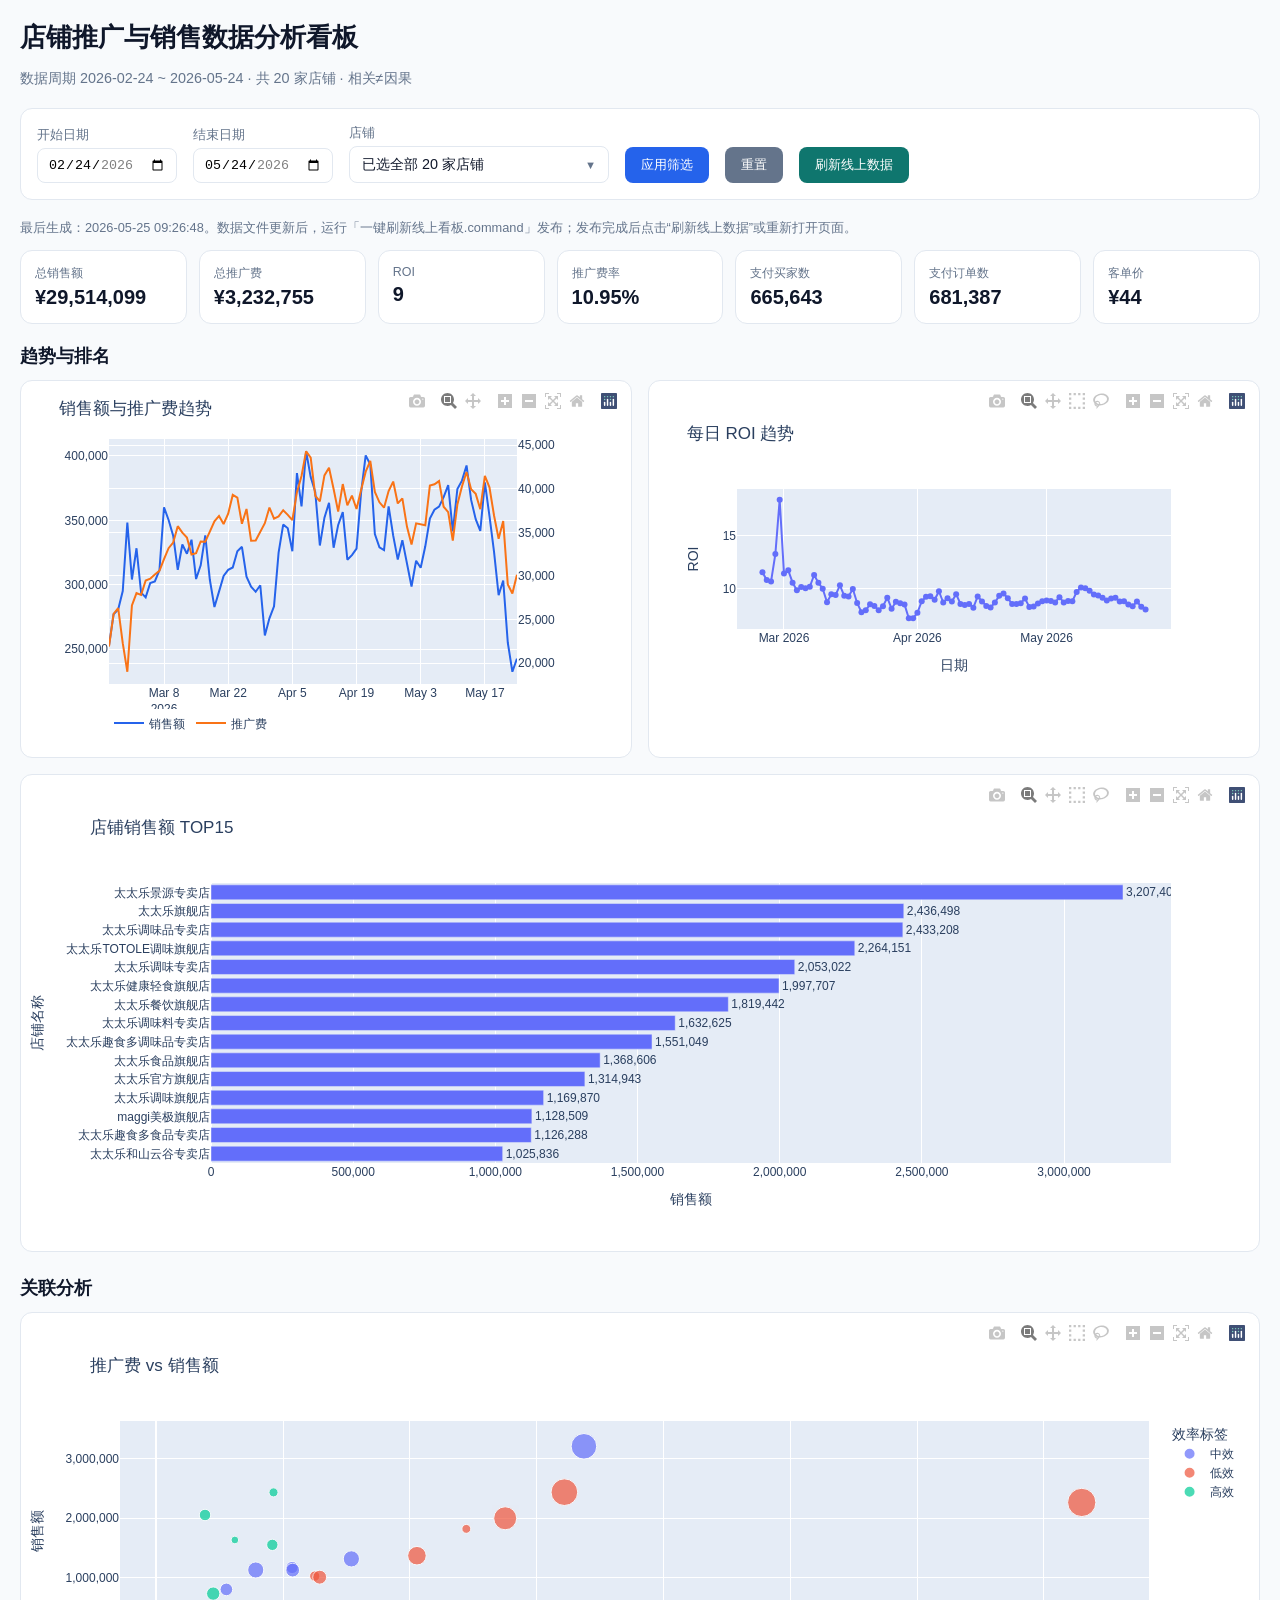
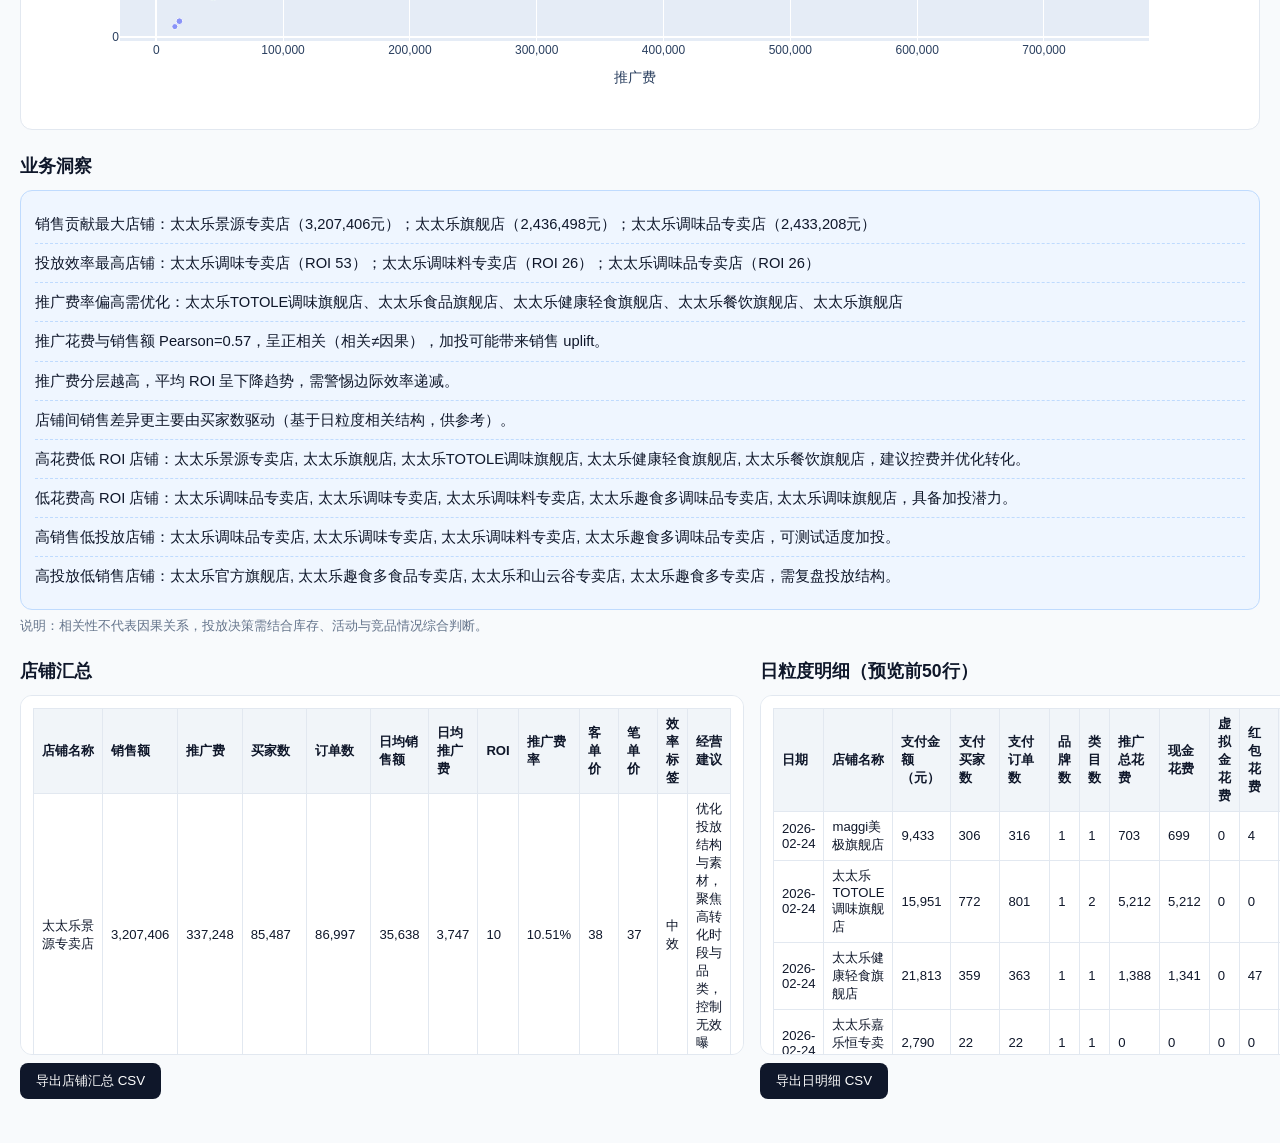
==== commit 21d6b847: "dmp-shop-dashboard: 更新店铺推广与销售看板" ====
--- a/dmp-shop-dashboard/index.html
+++ b/dmp-shop-dashboard/index.html
@@ -74,16 +74,16 @@
 <body>
 <div class="wrap">
   <h1>店铺推广与销售数据分析看板</h1>
-  <p class="sub">数据周期 2026-02-21 ~ 2026-05-21 · 共 20 家店铺 · 相关≠因果</p>
+  <p class="sub">数据周期 2026-02-24 ~ 2026-05-24 · 共 20 家店铺 · 相关≠因果</p>
 
   <div class="filters">
     <div>
       <label>开始日期</label>
-      <input type="date" id="dateStart" value="2026-02-21" min="2026-02-21" max="2026-05-21" />
+      <input type="date" id="dateStart" value="2026-02-24" min="2026-02-24" max="2026-05-24" />
     </div>
     <div>
       <label>结束日期</label>
-      <input type="date" id="dateEnd" value="2026-05-21" min="2026-02-21" max="2026-05-21" />
+      <input type="date" id="dateEnd" value="2026-05-24" min="2026-02-24" max="2026-05-24" />
     </div>
     <div class="ms-dropdown" id="shopDropdown">
       <label>店铺</label>
@@ -105,35 +105,35 @@
     <button class="btn" style="background:#0f766e" onclick="refreshOnline()">刷新线上数据</button>
   </div>
 
-  <p class="note">最后生成：2026-05-22 10:46:56。数据文件更新后，运行「一键刷新线上看板.command」发布；发布完成后点击“刷新线上数据”或重新打开页面。</p>
+  <p class="note">最后生成：2026-05-25 09:26:48。数据文件更新后，运行「一键刷新线上看板.command」发布；发布完成后点击“刷新线上数据”或重新打开页面。</p>
 
   <div class="kpi-grid" id="kpiGrid">
-    <div class="kpi"><div class="label">总销售额</div><div class="val" id="kpiSales">¥29,155,301</div></div>
-    <div class="kpi"><div class="label">总推广费</div><div class="val" id="kpiSpend">¥3,176,319</div></div>
+    <div class="kpi"><div class="label">总销售额</div><div class="val" id="kpiSales">¥29,514,099</div></div>
+    <div class="kpi"><div class="label">总推广费</div><div class="val" id="kpiSpend">¥3,232,755</div></div>
     <div class="kpi"><div class="label">ROI</div><div class="val" id="kpiRoi">9</div></div>
-    <div class="kpi"><div class="label">推广费率</div><div class="val" id="kpiRate">10.89%</div></div>
-    <div class="kpi"><div class="label">支付买家数</div><div class="val" id="kpiBuyers">655,039</div></div>
-    <div class="kpi"><div class="label">支付订单数</div><div class="val" id="kpiOrders">670,569</div></div>
-    <div class="kpi"><div class="label">客单价</div><div class="val" id="kpiAov">¥45</div></div>
+    <div class="kpi"><div class="label">推广费率</div><div class="val" id="kpiRate">10.95%</div></div>
+    <div class="kpi"><div class="label">支付买家数</div><div class="val" id="kpiBuyers">665,643</div></div>
+    <div class="kpi"><div class="label">支付订单数</div><div class="val" id="kpiOrders">681,387</div></div>
+    <div class="kpi"><div class="label">客单价</div><div class="val" id="kpiAov">¥44</div></div>
   </div>
 
   <div class="section">
     <h2>趋势与排名</h2>
     <div class="grid2">
-      <div class="chart-box"><div>                            <div id="chart_trend" class="plotly-graph-div" style="height:360px; width:100%;"></div>            <script type="text/javascript">                                    window.PLOTLYENV=window.PLOTLYENV || {};                                    if (document.getElementById("chart_trend")) {                    Plotly.newPlot(                        "chart_trend",                        [{"hovertemplate":"%{x|%Y-%m-%d}\u003cbr\u003e\u9500\u552e\u989d: %{y:,.0f}\u003cextra\u003e\u003c\u002fextra\u003e","line":{"color":"#2563eb"},"name":"\u9500\u552e\u989d","x":["2026-02-21T00:00:00","2026-02-22T00:00:00","2026-02-23T00:00:00","2026-02-24T00:00:00","2026-02-25T00:00:00","2026-02-26T00:00:00","2026-02-27T00:00:00","2026-02-28T00:00:00","2026-03-01T00:00:00","2026-03-02T00:00:00","2026-03-03T00:00:00","2026-03-04T00:00:00","2026-03-05T00:00:00","2026-03-06T00:00:00","2026-03-07T00:00:00","2026-03-08T00:00:00","2026-03-09T00:00:00","2026-03-10T00:00:00","2026-03-11T00:00:00","2026-03-12T00:00:00","2026-03-13T00:00:00","2026-03-14T00:00:00","2026-03-15T00:00:00","2026-03-16T00:00:00","2026-03-17T00:00:00","2026-03-18T00:00:00","2026-03-19T00:00:00","2026-03-20T00:00:00","2026-03-21T00:00:00","2026-03-22T00:00:00","2026-03-23T00:00:00","2026-03-24T00:00:00","2026-03-25T00:00:00","2026-03-26T00:00:00","2026-03-27T00:00:00","2026-03-28T00:00:00","2026-03-29T00:00:00","2026-03-30T00:00:00","2026-03-31T00:00:00","2026-04-01T00:00:00","2026-04-02T00:00:00","2026-04-03T00:00:00","2026-04-04T00:00:00","2026-04-05T00:00:00","2026-04-06T00:00:00","2026-04-07T00:00:00","2026-04-08T00:00:00","2026-04-09T00:00:00","2026-04-10T00:00:00","2026-04-11T00:00:00","2026-04-12T00:00:00","2026-04-13T00:00:00","2026-04-14T00:00:00","2026-04-15T00:00:00","2026-04-16T00:00:00","2026-04-17T00:00:00","2026-04-18T00:00:00","2026-04-19T00:00:00","2026-04-20T00:00:00","2026-04-21T00:00:00","2026-04-22T00:00:00","2026-04-23T00:00:00","2026-04-24T00:00:00","2026-04-25T00:00:00","2026-04-26T00:00:00","2026-04-27T00:00:00","2026-04-28T00:00:00","2026-04-29T00:00:00","2026-04-30T00:00:00","2026-05-01T00:00:00","2026-05-02T00:00:00","2026-05-03T00:00:00","2026-05-04T00:00:00","2026-05-05T00:00:00","2026-05-06T00:00:00","2026-05-07T00:00:00","2026-05-08T00:00:00","2026-05-09T00:00:00","2026-05-10T00:00:00","2026-05-11T00:00:00","2026-05-12T00:00:00","2026-05-13T00:00:00","2026-05-14T00:00:00","2026-05-15T00:00:00","2026-05-16T00:00:00","2026-05-17T00:00:00","2026-05-18T00:00:00","2026-05-19T00:00:00","2026-05-20T00:00:00","2026-05-21T00:00:00"],"y":[89401.38,126637.44,155414.78,252736.53,277085.49,280751.27,295110.64,348293.85000000003,304121.98,328342.36,293892.43,290253.06,301448.36,302647.61,311302.51,360156.83,350259.49,338129.91,311641.18,331239.15,324119.61,334988.36,304462.0,315130.09,338405.75,303909.1,282795.16,294687.05,306938.9,311574.0,313424.57,325953.82,329478.07,306248.01,298460.25,294595.81,299623.23,260721.75,273966.04,283353.68,325016.3,346738.0,343806.1,326087.03,386679.46,360888.88,403634.61,383575.47,371957.26,330492.13,352080.95,363669.93,328791.17,346465.72000000003,356442.55,319421.34,323044.57,328074.18,371811.96,400441.63,393331.73,339392.16,329015.79,326909.92,360899.39,338127.21,319568.79,334638.17,315043.71,298719.67,318667.79,313254.06,329875.71,351352.71,358299.04,360668.1,367966.88,377360.66,341427.82,374347.6,380825.96,392574.14,365877.1,350899.19,341784.53,379396.39,353400.55,325522.66,292010.77,303322.09],"type":"scatter","xaxis":"x","yaxis":"y"},{"hovertemplate":"%{x|%Y-%m-%d}\u003cbr\u003e\u63a8\u5e7f\u8d39: %{y:,.0f}\u003cextra\u003e\u003c\u002fextra\u003e","line":{"color":"#f97316"},"name":"\u63a8\u5e7f\u8d39","x":["2026-02-21T00:00:00","2026-02-22T00:00:00","2026-02-23T00:00:00","2026-02-24T00:00:00","2026-02-25T00:00:00","2026-02-26T00:00:00","2026-02-27T00:00:00","2026-02-28T00:00:00","2026-03-01T00:00:00","2026-03-02T00:00:00","2026-03-03T00:00:00","2026-03-04T00:00:00","2026-03-05T00:00:00","2026-03-06T00:00:00","2026-03-07T00:00:00","2026-03-08T00:00:00","2026-03-09T00:00:00","2026-03-10T00:00:00","2026-03-11T00:00:00","2026-03-12T00:00:00","2026-03-13T00:00:00","2026-03-14T00:00:00","2026-03-15T00:00:00","2026-03-16T00:00:00","2026-03-17T00:00:00","2026-03-18T00:00:00","2026-03-19T00:00:00","2026-03-20T00:00:00","2026-03-21T00:00:00","2026-03-22T00:00:00","2026-03-23T00:00:00","2026-03-24T00:00:00","2026-03-25T00:00:00","2026-03-26T00:00:00","2026-03-27T00:00:00","2026-03-28T00:00:00","2026-03-29T00:00:00","2026-03-30T00:00:00","2026-03-31T00:00:00","2026-04-01T00:00:00","2026-04-02T00:00:00","2026-04-03T00:00:00","2026-04-04T00:00:00","2026-04-05T00:00:00","2026-04-06T00:00:00","2026-04-07T00:00:00","2026-04-08T00:00:00","2026-04-09T00:00:00","2026-04-10T00:00:00","2026-04-11T00:00:00","2026-04-12T00:00:00","2026-04-13T00:00:00","2026-04-14T00:00:00","2026-04-15T00:00:00","2026-04-16T00:00:00","2026-04-17T00:00:00","2026-04-18T00:00:00","2026-04-19T00:00:00","2026-04-20T00:00:00","2026-04-21T00:00:00","2026-04-22T00:00:00","2026-04-23T00:00:00","2026-04-24T00:00:00","2026-04-25T00:00:00","2026-04-26T00:00:00","2026-04-27T00:00:00","2026-04-28T00:00:00","2026-04-29T00:00:00","2026-04-30T00:00:00","2026-05-01T00:00:00","2026-05-02T00:00:00","2026-05-03T00:00:00","2026-05-04T00:00:00","2026-05-05T00:00:00","2026-05-06T00:00:00","2026-05-07T00:00:00","2026-05-08T00:00:00","2026-05-09T00:00:00","2026-05-10T00:00:00","2026-05-11T00:00:00","2026-05-12T00:00:00","2026-05-13T00:00:00","2026-05-14T00:00:00","2026-05-15T00:00:00","2026-05-16T00:00:00","2026-05-17T00:00:00","2026-05-18T00:00:00","2026-05-19T00:00:00","2026-05-20T00:00:00","2026-05-21T00:00:00"],"y":[7819.68,10212.54,12646.5,21882.54,25633.35,26296.71,22277.16,18999.28,26616.25,28019.739999999998,27812.3,29461.66,29672.16,30152.64,30576.32,31916.69,33173.97,33827.83,35700.13,34957.58,34404.29,32465.43,32612.98,33952.59,33911.79,35072.4,36257.26,36872.86,35955.1,37136.63,39289.57,38979.18,35977.85,37673.3,34038.75,34062.29,35120.409999999996,36046.09,37837.09,36572.32,36823.97,37532.04,36996.97,36394.13,39610.22,41465.94,44299.24,43568.07,39197.02,38553.09,41531.96,42410.97,39973.34,37371.45,40536.3,38091.24,39205.92,37674.68,39848.32,41959.4,43179.18,39627.15,38442.119999999995,37822.47,39735.12,40819.63,38312.34,38890.71,35652.01,33606.68,36026.409999999996,35956.520000000004,35815.71,40356.93,40506.6,40877.53,37933.34,37310.83,34035.26,38184.07,40256.520000000004,41923.020000000004,39931.58,39407.94,37649.06,41474.6,40165.93,36930.01,34266.73,36285.77],"type":"scatter","xaxis":"x","yaxis":"y2"}],                        {"template":{"data":{"histogram2dcontour":[{"type":"histogram2dcontour","colorbar":{"outlinewidth":0,"ticks":""},"colorscale":[[0.0,"#0d0887"],[0.1111111111111111,"#46039f"],[0.2222222222222222,"#7201a8"],[0.3333333333333333,"#9c179e"],[0.4444444444444444,"#bd3786"],[0.5555555555555556,"#d8576b"],[0.6666666666666666,"#ed7953"],[0.7777777777777778,"#fb9f3a"],[0.8888888888888888,"#fdca26"],[1.0,"#f0f921"]]}],"choropleth":[{"type":"choropleth","colorbar":{"outlinewidth":0,"ticks":""}}],"histogram2d":[{"type":"histogram2d","colorbar":{"outlinewidth":0,"ticks":""},"colorscale":[[0.0,"#0d0887"],[0.1111111111111111,"#46039f"],[0.2222222222222222,"#7201a8"],[0.3333333333333333,"#9c179e"],[0.4444444444444444,"#bd3786"],[0.5555555555555556,"#d8576b"],[0.6666666666666666,"#ed7953"],[0.7777777777777778,"#fb9f3a"],[0.8888888888888888,"#fdca26"],[1.0,"#f0f921"]]}],"heatmap":[{"type":"heatmap","colorbar":{"outlinewidth":0,"ticks":""},"colorscale":[[0.0,"#0d0887"],[0.1111111111111111,"#46039f"],[0.2222222222222222,"#7201a8"],[0.3333333333333333,"#9c179e"],[0.4444444444444444,"#bd3786"],[0.5555555555555556,"#d8576b"],[0.6666666666666666,"#ed7953"],[0.7777777777777778,"#fb9f3a"],[0.8888888888888888,"#fdca26"],[1.0,"#f0f921"]]}],"heatmapgl":[{"type":"heatmapgl","colorbar":{"outlinewidth":0,"ticks":""},"colorscale":[[0.0,"#0d0887"],[0.1111111111111111,"#46039f"],[0.2222222222222222,"#7201a8"],[0.3333333333333333,"#9c179e"],[0.4444444444444444,"#bd3786"],[0.5555555555555556,"#d8576b"],[0.6666666666666666,"#ed7953"],[0.7777777777777778,"#fb9f3a"],[0.8888888888888888,"#fdca26"],[1.0,"#f0f921"]]}],"contourcarpet":[{"type":"contourcarpet","colorbar":{"outlinewidth":0,"ticks":""}}],"contour":[{"type":"contour","colorbar":{"outlinewidth":0,"ticks":""},"colorscale":[[0.0,"#0d0887"],[0.1111111111111111,"#46039f"],[0.2222222222222222,"#7201a8"],[0.3333333333333333,"#9c179e"],[0.4444444444444444,"#bd3786"],[0.5555555555555556,"#d8576b"],[0.6666666666666666,"#ed7953"],[0.7777777777777778,"#fb9f3a"],[0.8888888888888888,"#fdca26"],[1.0,"#f0f921"]]}],"surface":[{"type":"surface","colorbar":{"outlinewidth":0,"ticks":""},"colorscale":[[0.0,"#0d0887"],[0.1111111111111111,"#46039f"],[0.2222222222222222,"#7201a8"],[0.3333333333333333,"#9c179e"],[0.4444444444444444,"#bd3786"],[0.5555555555555556,"#d8576b"],[0.6666666666666666,"#ed7953"],[0.7777777777777778,"#fb9f3a"],[0.8888888888888888,"#fdca26"],[1.0,"#f0f921"]]}],"mesh3d":[{"type":"mesh3d","colorbar":{"outlinewidth":0,"ticks":""}}],"scatter":[{"fillpattern":{"fillmode":"overlay","size":10,"solidity":0.2},"type":"scatter"}],"parcoords":[{"type":"parcoords","line":{"colorbar":{"outlinewidth":0,"ticks":""}}}],"scatterpolargl":[{"type":"scatterpolargl","marker":{"colorbar":{"outlinewidth":0,"ticks":""}}}],"bar":[{"error_x":{"color":"#2a3f5f"},"error_y":{"color":"#2a3f5f"},"marker":{"line":{"color":"#E5ECF6","width":0.5},"pattern":{"fillmode":"overlay","size":10,"solidity":0.2}},"type":"bar"}],"scattergeo":[{"type":"scattergeo","marker":{"colorbar":{"outlinewidth":0,"ticks":""}}}],"scatterpolar":[{"type":"scatterpolar","marker":{"colorbar":{"outlinewidth":0,"ticks":""}}}],"histogram":[{"marker":{"pattern":{"fillmode":"overlay","size":10,"solidity":0.2}},"type":"histogram"}],"scattergl":[{"type":"scattergl","marker":{"colorbar":{"outlinewidth":0,"ticks":""}}}],"scatter3d":[{"type":"scatter3d","line":{"colorbar":{"outlinewidth":0,"ticks":""}},"marker":{"colorbar":{"outlinewidth":0,"ticks":""}}}],"scattermapbox":[{"type":"scattermapbox","marker":{"colorbar":{"outlinewidth":0,"ticks":""}}}],"scatterternary":[{"type":"scatterternary","marker":{"colorbar":{"outlinewidth":0,"ticks":""}}}],"scattercarpet":[{"type":"scattercarpet","marker":{"colorbar":{"outlinewidth":0,"ticks":""}}}],"carpet":[{"aaxis":{"endlinecolor":"#2a3f5f","gridcolor":"white","linecolor":"white","minorgridcolor":"white","startlinecolor":"#2a3f5f"},"baxis":{"endlinecolor":"#2a3f5f","gridcolor":"white","linecolor":"white","minorgridcolor":"white","startlinecolor":"#2a3f5f"},"type":"carpet"}],"table":[{"cells":{"fill":{"color":"#EBF0F8"},"line":{"color":"white"}},"header":{"fill":{"color":"#C8D4E3"},"line":{"color":"white"}},"type":"table"}],"barpolar":[{"marker":{"line":{"color":"#E5ECF6","width":0.5},"pattern":{"fillmode":"overlay","size":10,"solidity":0.2}},"type":"barpolar"}],"pie":[{"automargin":true,"type":"pie"}]},"layout":{"autotypenumbers":"strict","colorway":["#636efa","#EF553B","#00cc96","#ab63fa","#FFA15A","#19d3f3","#FF6692","#B6E880","#FF97FF","#FECB52"],"font":{"color":"#2a3f5f"},"hovermode":"closest","hoverlabel":{"align":"left"},"paper_bgcolor":"white","plot_bgcolor":"#E5ECF6","polar":{"bgcolor":"#E5ECF6","angularaxis":{"gridcolor":"white","linecolor":"white","ticks":""},"radialaxis":{"gridcolor":"white","linecolor":"white","ticks":""}},"ternary":{"bgcolor":"#E5ECF6","aaxis":{"gridcolor":"white","linecolor":"white","ticks":""},"baxis":{"gridcolor":"white","linecolor":"white","ticks":""},"caxis":{"gridcolor":"white","linecolor":"white","ticks":""}},"coloraxis":{"colorbar":{"outlinewidth":0,"ticks":""}},"colorscale":{"sequential":[[0.0,"#0d0887"],[0.1111111111111111,"#46039f"],[0.2222222222222222,"#7201a8"],[0.3333333333333333,"#9c179e"],[0.4444444444444444,"#bd3786"],[0.5555555555555556,"#d8576b"],[0.6666666666666666,"#ed7953"],[0.7777777777777778,"#fb9f3a"],[0.8888888888888888,"#fdca26"],[1.0,"#f0f921"]],"sequentialminus":[[0.0,"#0d0887"],[0.1111111111111111,"#46039f"],[0.2222222222222222,"#7201a8"],[0.3333333333333333,"#9c179e"],[0.4444444444444444,"#bd3786"],[0.5555555555555556,"#d8576b"],[0.6666666666666666,"#ed7953"],[0.7777777777777778,"#fb9f3a"],[0.8888888888888888,"#fdca26"],[1.0,"#f0f921"]],"diverging":[[0,"#8e0152"],[0.1,"#c51b7d"],[0.2,"#de77ae"],[0.3,"#f1b6da"],[0.4,"#fde0ef"],[0.5,"#f7f7f7"],[0.6,"#e6f5d0"],[0.7,"#b8e186"],[0.8,"#7fbc41"],[0.9,"#4d9221"],[1,"#276419"]]},"xaxis":{"gridcolor":"white","linecolor":"white","ticks":"","title":{"standoff":15},"zerolinecolor":"white","automargin":true,"zerolinewidth":2},"yaxis":{"gridcolor":"white","linecolor":"white","ticks":"","title":{"standoff":15},"zerolinecolor":"white","automargin":true,"zerolinewidth":2},"scene":{"xaxis":{"backgroundcolor":"#E5ECF6","gridcolor":"white","linecolor":"white","showbackground":true,"ticks":"","zerolinecolor":"white","gridwidth":2},"yaxis":{"backgroundcolor":"#E5ECF6","gridcolor":"white","linecolor":"white","showbackground":true,"ticks":"","zerolinecolor":"white","gridwidth":2},"zaxis":{"backgroundcolor":"#E5ECF6","gridcolor":"white","linecolor":"white","showbackground":true,"ticks":"","zerolinecolor":"white","gridwidth":2}},"shapedefaults":{"line":{"color":"#2a3f5f"}},"annotationdefaults":{"arrowcolor":"#2a3f5f","arrowhead":0,"arrowwidth":1},"geo":{"bgcolor":"white","landcolor":"#E5ECF6","subunitcolor":"white","showland":true,"showlakes":true,"lakecolor":"white"},"title":{"x":0.05},"mapbox":{"style":"light"}}},"xaxis":{"anchor":"y","domain":[0.0,0.94]},"yaxis":{"anchor":"x","domain":[0.0,1.0],"tickformat":",.0f"},"yaxis2":{"anchor":"x","overlaying":"y","side":"right","tickformat":",.0f"},"margin":{"t":50,"b":40},"legend":{"orientation":"h"},"title":{"text":"\u9500\u552e\u989d\u4e0e\u63a8\u5e7f\u8d39\u8d8b\u52bf"},"height":360},                        {"displayModeBar": true, "responsive": true}                    )                };                            </script>        </div></div>
-      <div class="chart-box"><div>                            <div id="chart_roi" class="plotly-graph-div" style="height:320px; width:100%;"></div>            <script type="text/javascript">                                    window.PLOTLYENV=window.PLOTLYENV || {};                                    if (document.getElementById("chart_roi")) {                    Plotly.newPlot(                        "chart_roi",                        [{"hovertemplate":"%{x|%Y-%m-%d}\u003cbr\u003eROI: %{y:,.0f}\u003cextra\u003e\u003c\u002fextra\u003e","legendgroup":"","line":{"color":"#636efa","dash":"solid"},"marker":{"symbol":"circle"},"mode":"lines+markers","name":"","orientation":"v","showlegend":false,"x":["2026-02-21T00:00:00","2026-02-22T00:00:00","2026-02-23T00:00:00","2026-02-24T00:00:00","2026-02-25T00:00:00","2026-02-26T00:00:00","2026-02-27T00:00:00","2026-02-28T00:00:00","2026-03-01T00:00:00","2026-03-02T00:00:00","2026-03-03T00:00:00","2026-03-04T00:00:00","2026-03-05T00:00:00","2026-03-06T00:00:00","2026-03-07T00:00:00","2026-03-08T00:00:00","2026-03-09T00:00:00","2026-03-10T00:00:00","2026-03-11T00:00:00","2026-03-12T00:00:00","2026-03-13T00:00:00","2026-03-14T00:00:00","2026-03-15T00:00:00","2026-03-16T00:00:00","2026-03-17T00:00:00","2026-03-18T00:00:00","2026-03-19T00:00:00","2026-03-20T00:00:00","2026-03-21T00:00:00","2026-03-22T00:00:00","2026-03-23T00:00:00","2026-03-24T00:00:00","2026-03-25T00:00:00","2026-03-26T00:00:00","2026-03-27T00:00:00","2026-03-28T00:00:00","2026-03-29T00:00:00","2026-03-30T00:00:00","2026-03-31T00:00:00","2026-04-01T00:00:00","2026-04-02T00:00:00","2026-04-03T00:00:00","2026-04-04T00:00:00","2026-04-05T00:00:00","2026-04-06T00:00:00","2026-04-07T00:00:00","2026-04-08T00:00:00","2026-04-09T00:00:00","2026-04-10T00:00:00","2026-04-11T00:00:00","2026-04-12T00:00:00","2026-04-13T00:00:00","2026-04-14T00:00:00","2026-04-15T00:00:00","2026-04-16T00:00:00","2026-04-17T00:00:00","2026-04-18T00:00:00","2026-04-19T00:00:00","2026-04-20T00:00:00","2026-04-21T00:00:00","2026-04-22T00:00:00","2026-04-23T00:00:00","2026-04-24T00:00:00","2026-04-25T00:00:00","2026-04-26T00:00:00","2026-04-27T00:00:00","2026-04-28T00:00:00","2026-04-29T00:00:00","2026-04-30T00:00:00","2026-05-01T00:00:00","2026-05-02T00:00:00","2026-05-03T00:00:00","2026-05-04T00:00:00","2026-05-05T00:00:00","2026-05-06T00:00:00","2026-05-07T00:00:00","2026-05-08T00:00:00","2026-05-09T00:00:00","2026-05-10T00:00:00","2026-05-11T00:00:00","2026-05-12T00:00:00","2026-05-13T00:00:00","2026-05-14T00:00:00","2026-05-15T00:00:00","2026-05-16T00:00:00","2026-05-17T00:00:00","2026-05-18T00:00:00","2026-05-19T00:00:00","2026-05-20T00:00:00","2026-05-21T00:00:00"],"xaxis":"x","y":[11.43286937572893,12.400190354211587,12.289153520736964,11.549688930078501,10.80956995476596,10.676288782893375,13.247229000465051,18.331949947576963,11.426176865636593,11.718251489842519,10.566994818839147,9.85189089820465,10.159299491509886,10.03718447207276,10.181163397034044,11.28427885222434,10.558262698133506,9.995613375141117,8.72941303014863,9.475459971771501,9.420906811330795,10.318309660460372,9.335608092238122,9.281474255719521,9.97899992893327,8.665192573077405,7.799683704725618,7.991977025920962,8.536727752113054,8.389937374500596,7.977297028193488,8.362254413766529,9.157803203915742,8.129046566135697,8.76824942161507,8.64873765093304,8.531313558127597,7.23301057063332,7.240674163895797,7.74776333576869,8.826215641605183,9.238453332139686,9.29281776318439,8.959879793801914,9.762113414164325,8.703260555530635,9.111547060401037,8.80405007612226,9.489427002358854,8.572390176766636,8.47734973259148,8.57490243679878,8.225261386714246,9.270866396674469,8.793169332178811,8.385690253192074,8.239688547035755,8.708081395780933,9.330680942132567,9.54354995543311,9.109291329756608,8.564637123790128,8.558731672446786,8.64327263660993,9.082629925365772,8.283446224279839,8.34114517672374,8.604578574163341,8.836632492810363,8.888699210990195,8.845393976252423,8.712023855478783,9.210363552753806,8.706130768618921,8.845448396063851,8.823138286486488,9.70035541294281,10.113971198174898,10.031591355553035,9.803763716125598,9.459982134570996,9.364166512813247,9.162600127518118,8.90427639709155,9.078169016703207,9.14768050807,8.79851530886998,8.814583586627785,8.521699327598519,8.359257361770194],"yaxis":"y","type":"scatter"}],                        {"template":{"data":{"histogram2dcontour":[{"type":"histogram2dcontour","colorbar":{"outlinewidth":0,"ticks":""},"colorscale":[[0.0,"#0d0887"],[0.1111111111111111,"#46039f"],[0.2222222222222222,"#7201a8"],[0.3333333333333333,"#9c179e"],[0.4444444444444444,"#bd3786"],[0.5555555555555556,"#d8576b"],[0.6666666666666666,"#ed7953"],[0.7777777777777778,"#fb9f3a"],[0.8888888888888888,"#fdca26"],[1.0,"#f0f921"]]}],"choropleth":[{"type":"choropleth","colorbar":{"outlinewidth":0,"ticks":""}}],"histogram2d":[{"type":"histogram2d","colorbar":{"outlinewidth":0,"ticks":""},"colorscale":[[0.0,"#0d0887"],[0.1111111111111111,"#46039f"],[0.2222222222222222,"#7201a8"],[0.3333333333333333,"#9c179e"],[0.4444444444444444,"#bd3786"],[0.5555555555555556,"#d8576b"],[0.6666666666666666,"#ed7953"],[0.7777777777777778,"#fb9f3a"],[0.8888888888888888,"#fdca26"],[1.0,"#f0f921"]]}],"heatmap":[{"type":"heatmap","colorbar":{"outlinewidth":0,"ticks":""},"colorscale":[[0.0,"#0d0887"],[0.1111111111111111,"#46039f"],[0.2222222222222222,"#7201a8"],[0.3333333333333333,"#9c179e"],[0.4444444444444444,"#bd3786"],[0.5555555555555556,"#d8576b"],[0.6666666666666666,"#ed7953"],[0.7777777777777778,"#fb9f3a"],[0.8888888888888888,"#fdca26"],[1.0,"#f0f921"]]}],"heatmapgl":[{"type":"heatmapgl","colorbar":{"outlinewidth":0,"ticks":""},"colorscale":[[0.0,"#0d0887"],[0.1111111111111111,"#46039f"],[0.2222222222222222,"#7201a8"],[0.3333333333333333,"#9c179e"],[0.4444444444444444,"#bd3786"],[0.5555555555555556,"#d8576b"],[0.6666666666666666,"#ed7953"],[0.7777777777777778,"#fb9f3a"],[0.8888888888888888,"#fdca26"],[1.0,"#f0f921"]]}],"contourcarpet":[{"type":"contourcarpet","colorbar":{"outlinewidth":0,"ticks":""}}],"contour":[{"type":"contour","colorbar":{"outlinewidth":0,"ticks":""},"colorscale":[[0.0,"#0d0887"],[0.1111111111111111,"#46039f"],[0.2222222222222222,"#7201a8"],[0.3333333333333333,"#9c179e"],[0.4444444444444444,"#bd3786"],[0.5555555555555556,"#d8576b"],[0.6666666666666666,"#ed7953"],[0.7777777777777778,"#fb9f3a"],[0.8888888888888888,"#fdca26"],[1.0,"#f0f921"]]}],"surface":[{"type":"surface","colorbar":{"outlinewidth":0,"ticks":""},"colorscale":[[0.0,"#0d0887"],[0.1111111111111111,"#46039f"],[0.2222222222222222,"#7201a8"],[0.3333333333333333,"#9c179e"],[0.4444444444444444,"#bd3786"],[0.5555555555555556,"#d8576b"],[0.6666666666666666,"#ed7953"],[0.7777777777777778,"#fb9f3a"],[0.8888888888888888,"#fdca26"],[1.0,"#f0f921"]]}],"mesh3d":[{"type":"mesh3d","colorbar":{"outlinewidth":0,"ticks":""}}],"scatter":[{"fillpattern":{"fillmode":"overlay","size":10,"solidity":0.2},"type":"scatter"}],"parcoords":[{"type":"parcoords","line":{"colorbar":{"outlinewidth":0,"ticks":""}}}],"scatterpolargl":[{"type":"scatterpolargl","marker":{"colorbar":{"outlinewidth":0,"ticks":""}}}],"bar":[{"error_x":{"color":"#2a3f5f"},"error_y":{"color":"#2a3f5f"},"marker":{"line":{"color":"#E5ECF6","width":0.5},"pattern":{"fillmode":"overlay","size":10,"solidity":0.2}},"type":"bar"}],"scattergeo":[{"type":"scattergeo","marker":{"colorbar":{"outlinewidth":0,"ticks":""}}}],"scatterpolar":[{"type":"scatterpolar","marker":{"colorbar":{"outlinewidth":0,"ticks":""}}}],"histogram":[{"marker":{"pattern":{"fillmode":"overlay","size":10,"solidity":0.2}},"type":"histogram"}],"scattergl":[{"type":"scattergl","marker":{"colorbar":{"outlinewidth":0,"ticks":""}}}],"scatter3d":[{"type":"scatter3d","line":{"colorbar":{"outlinewidth":0,"ticks":""}},"marker":{"colorbar":{"outlinewidth":0,"ticks":""}}}],"scattermapbox":[{"type":"scattermapbox","marker":{"colorbar":{"outlinewidth":0,"ticks":""}}}],"scatterternary":[{"type":"scatterternary","marker":{"colorbar":{"outlinewidth":0,"ticks":""}}}],"scattercarpet":[{"type":"scattercarpet","marker":{"colorbar":{"outlinewidth":0,"ticks":""}}}],"carpet":[{"aaxis":{"endlinecolor":"#2a3f5f","gridcolor":"white","linecolor":"white","minorgridcolor":"white","startlinecolor":"#2a3f5f"},"baxis":{"endlinecolor":"#2a3f5f","gridcolor":"white","linecolor":"white","minorgridcolor":"white","startlinecolor":"#2a3f5f"},"type":"carpet"}],"table":[{"cells":{"fill":{"color":"#EBF0F8"},"line":{"color":"white"}},"header":{"fill":{"color":"#C8D4E3"},"line":{"color":"white"}},"type":"table"}],"barpolar":[{"marker":{"line":{"color":"#E5ECF6","width":0.5},"pattern":{"fillmode":"overlay","size":10,"solidity":0.2}},"type":"barpolar"}],"pie":[{"automargin":true,"type":"pie"}]},"layout":{"autotypenumbers":"strict","colorway":["#636efa","#EF553B","#00cc96","#ab63fa","#FFA15A","#19d3f3","#FF6692","#B6E880","#FF97FF","#FECB52"],"font":{"color":"#2a3f5f"},"hovermode":"closest","hoverlabel":{"align":"left"},"paper_bgcolor":"white","plot_bgcolor":"#E5ECF6","polar":{"bgcolor":"#E5ECF6","angularaxis":{"gridcolor":"white","linecolor":"white","ticks":""},"radialaxis":{"gridcolor":"white","linecolor":"white","ticks":""}},"ternary":{"bgcolor":"#E5ECF6","aaxis":{"gridcolor":"white","linecolor":"white","ticks":""},"baxis":{"gridcolor":"white","linecolor":"white","ticks":""},"caxis":{"gridcolor":"white","linecolor":"white","ticks":""}},"coloraxis":{"colorbar":{"outlinewidth":0,"ticks":""}},"colorscale":{"sequential":[[0.0,"#0d0887"],[0.1111111111111111,"#46039f"],[0.2222222222222222,"#7201a8"],[0.3333333333333333,"#9c179e"],[0.4444444444444444,"#bd3786"],[0.5555555555555556,"#d8576b"],[0.6666666666666666,"#ed7953"],[0.7777777777777778,"#fb9f3a"],[0.8888888888888888,"#fdca26"],[1.0,"#f0f921"]],"sequentialminus":[[0.0,"#0d0887"],[0.1111111111111111,"#46039f"],[0.2222222222222222,"#7201a8"],[0.3333333333333333,"#9c179e"],[0.4444444444444444,"#bd3786"],[0.5555555555555556,"#d8576b"],[0.6666666666666666,"#ed7953"],[0.7777777777777778,"#fb9f3a"],[0.8888888888888888,"#fdca26"],[1.0,"#f0f921"]],"diverging":[[0,"#8e0152"],[0.1,"#c51b7d"],[0.2,"#de77ae"],[0.3,"#f1b6da"],[0.4,"#fde0ef"],[0.5,"#f7f7f7"],[0.6,"#e6f5d0"],[0.7,"#b8e186"],[0.8,"#7fbc41"],[0.9,"#4d9221"],[1,"#276419"]]},"xaxis":{"gridcolor":"white","linecolor":"white","ticks":"","title":{"standoff":15},"zerolinecolor":"white","automargin":true,"zerolinewidth":2},"yaxis":{"gridcolor":"white","linecolor":"white","ticks":"","title":{"standoff":15},"zerolinecolor":"white","automargin":true,"zerolinewidth":2},"scene":{"xaxis":{"backgroundcolor":"#E5ECF6","gridcolor":"white","linecolor":"white","showbackground":true,"ticks":"","zerolinecolor":"white","gridwidth":2},"yaxis":{"backgroundcolor":"#E5ECF6","gridcolor":"white","linecolor":"white","showbackground":true,"ticks":"","zerolinecolor":"white","gridwidth":2},"zaxis":{"backgroundcolor":"#E5ECF6","gridcolor":"white","linecolor":"white","showbackground":true,"ticks":"","zerolinecolor":"white","gridwidth":2}},"shapedefaults":{"line":{"color":"#2a3f5f"}},"annotationdefaults":{"arrowcolor":"#2a3f5f","arrowhead":0,"arrowwidth":1},"geo":{"bgcolor":"white","landcolor":"#E5ECF6","subunitcolor":"white","showland":true,"showlakes":true,"lakecolor":"white"},"title":{"x":0.05},"mapbox":{"style":"light"}}},"xaxis":{"anchor":"y","domain":[0.0,1.0],"title":{"text":"\u65e5\u671f"}},"yaxis":{"anchor":"x","domain":[0.0,1.0],"title":{"text":"ROI"},"tickformat":",.0f"},"legend":{"tracegroupgap":0},"title":{"text":"\u6bcf\u65e5 ROI \u8d8b\u52bf"},"height":320},                        {"displayModeBar": true, "responsive": true}                    )                };                            </script>        </div></div>
+      <div class="chart-box"><div>                            <div id="chart_trend" class="plotly-graph-div" style="height:360px; width:100%;"></div>            <script type="text/javascript">                                    window.PLOTLYENV=window.PLOTLYENV || {};                                    if (document.getElementById("chart_trend")) {                    Plotly.newPlot(                        "chart_trend",                        [{"hovertemplate":"%{x|%Y-%m-%d}\u003cbr\u003e\u9500\u552e\u989d: %{y:,.0f}\u003cextra\u003e\u003c\u002fextra\u003e","line":{"color":"#2563eb"},"name":"\u9500\u552e\u989d","x":["2026-02-24T00:00:00","2026-02-25T00:00:00","2026-02-26T00:00:00","2026-02-27T00:00:00","2026-02-28T00:00:00","2026-03-01T00:00:00","2026-03-02T00:00:00","2026-03-03T00:00:00","2026-03-04T00:00:00","2026-03-05T00:00:00","2026-03-06T00:00:00","2026-03-07T00:00:00","2026-03-08T00:00:00","2026-03-09T00:00:00","2026-03-10T00:00:00","2026-03-11T00:00:00","2026-03-12T00:00:00","2026-03-13T00:00:00","2026-03-14T00:00:00","2026-03-15T00:00:00","2026-03-16T00:00:00","2026-03-17T00:00:00","2026-03-18T00:00:00","2026-03-19T00:00:00","2026-03-20T00:00:00","2026-03-21T00:00:00","2026-03-22T00:00:00","2026-03-23T00:00:00","2026-03-24T00:00:00","2026-03-25T00:00:00","2026-03-26T00:00:00","2026-03-27T00:00:00","2026-03-28T00:00:00","2026-03-29T00:00:00","2026-03-30T00:00:00","2026-03-31T00:00:00","2026-04-01T00:00:00","2026-04-02T00:00:00","2026-04-03T00:00:00","2026-04-04T00:00:00","2026-04-05T00:00:00","2026-04-06T00:00:00","2026-04-07T00:00:00","2026-04-08T00:00:00","2026-04-09T00:00:00","2026-04-10T00:00:00","2026-04-11T00:00:00","2026-04-12T00:00:00","2026-04-13T00:00:00","2026-04-14T00:00:00","2026-04-15T00:00:00","2026-04-16T00:00:00","2026-04-17T00:00:00","2026-04-18T00:00:00","2026-04-19T00:00:00","2026-04-20T00:00:00","2026-04-21T00:00:00","2026-04-22T00:00:00","2026-04-23T00:00:00","2026-04-24T00:00:00","2026-04-25T00:00:00","2026-04-26T00:00:00","2026-04-27T00:00:00","2026-04-28T00:00:00","2026-04-29T00:00:00","2026-04-30T00:00:00","2026-05-01T00:00:00","2026-05-02T00:00:00","2026-05-03T00:00:00","2026-05-04T00:00:00","2026-05-05T00:00:00","2026-05-06T00:00:00","2026-05-07T00:00:00","2026-05-08T00:00:00","2026-05-09T00:00:00","2026-05-10T00:00:00","2026-05-11T00:00:00","2026-05-12T00:00:00","2026-05-13T00:00:00","2026-05-14T00:00:00","2026-05-15T00:00:00","2026-05-16T00:00:00","2026-05-17T00:00:00","2026-05-18T00:00:00","2026-05-19T00:00:00","2026-05-20T00:00:00","2026-05-21T00:00:00","2026-05-22T00:00:00","2026-05-23T00:00:00","2026-05-24T00:00:00"],"y":[252736.53,277085.49,280751.27,295110.64,348293.85000000003,304121.98,328342.36,293892.43,290253.06,301448.36,302647.61,311302.51,360156.83,350259.49,338129.91,311641.18,331239.15,324119.61,334988.36,304462.0,315130.09,338405.75,303909.1,282795.16,294687.05,306938.9,311574.0,313424.57,325953.82,329478.07,306248.01,298460.25,294595.81,299623.23,260721.75,273966.04,283353.68,325016.3,346738.0,343806.1,326087.03,386679.46,360888.88,403634.61,383575.47,371957.26,330492.13,352080.95,363669.93,328791.17,346465.72000000003,356442.55,319421.34,323044.57,328074.18,371811.96,400441.63,393331.73,339392.16,329015.79,326909.92,360899.39,338127.21,319568.79,334638.17,315043.71,298719.67,318667.79,313254.06,329875.71,351352.71,358299.04,360668.1,367966.88,377360.66,341427.82,374347.6,380825.96,392574.14,365877.1,350899.19,341784.53,379396.39,353400.55,325522.66,292010.77,303322.09,255057.8,232521.18,242672.4],"type":"scatter","xaxis":"x","yaxis":"y"},{"hovertemplate":"%{x|%Y-%m-%d}\u003cbr\u003e\u63a8\u5e7f\u8d39: %{y:,.0f}\u003cextra\u003e\u003c\u002fextra\u003e","line":{"color":"#f97316"},"name":"\u63a8\u5e7f\u8d39","x":["2026-02-24T00:00:00","2026-02-25T00:00:00","2026-02-26T00:00:00","2026-02-27T00:00:00","2026-02-28T00:00:00","2026-03-01T00:00:00","2026-03-02T00:00:00","2026-03-03T00:00:00","2026-03-04T00:00:00","2026-03-05T00:00:00","2026-03-06T00:00:00","2026-03-07T00:00:00","2026-03-08T00:00:00","2026-03-09T00:00:00","2026-03-10T00:00:00","2026-03-11T00:00:00","2026-03-12T00:00:00","2026-03-13T00:00:00","2026-03-14T00:00:00","2026-03-15T00:00:00","2026-03-16T00:00:00","2026-03-17T00:00:00","2026-03-18T00:00:00","2026-03-19T00:00:00","2026-03-20T00:00:00","2026-03-21T00:00:00","2026-03-22T00:00:00","2026-03-23T00:00:00","2026-03-24T00:00:00","2026-03-25T00:00:00","2026-03-26T00:00:00","2026-03-27T00:00:00","2026-03-28T00:00:00","2026-03-29T00:00:00","2026-03-30T00:00:00","2026-03-31T00:00:00","2026-04-01T00:00:00","2026-04-02T00:00:00","2026-04-03T00:00:00","2026-04-04T00:00:00","2026-04-05T00:00:00","2026-04-06T00:00:00","2026-04-07T00:00:00","2026-04-08T00:00:00","2026-04-09T00:00:00","2026-04-10T00:00:00","2026-04-11T00:00:00","2026-04-12T00:00:00","2026-04-13T00:00:00","2026-04-14T00:00:00","2026-04-15T00:00:00","2026-04-16T00:00:00","2026-04-17T00:00:00","2026-04-18T00:00:00","2026-04-19T00:00:00","2026-04-20T00:00:00","2026-04-21T00:00:00","2026-04-22T00:00:00","2026-04-23T00:00:00","2026-04-24T00:00:00","2026-04-25T00:00:00","2026-04-26T00:00:00","2026-04-27T00:00:00","2026-04-28T00:00:00","2026-04-29T00:00:00","2026-04-30T00:00:00","2026-05-01T00:00:00","2026-05-02T00:00:00","2026-05-03T00:00:00","2026-05-04T00:00:00","2026-05-05T00:00:00","2026-05-06T00:00:00","2026-05-07T00:00:00","2026-05-08T00:00:00","2026-05-09T00:00:00","2026-05-10T00:00:00","2026-05-11T00:00:00","2026-05-12T00:00:00","2026-05-13T00:00:00","2026-05-14T00:00:00","2026-05-15T00:00:00","2026-05-16T00:00:00","2026-05-17T00:00:00","2026-05-18T00:00:00","2026-05-19T00:00:00","2026-05-20T00:00:00","2026-05-21T00:00:00","2026-05-22T00:00:00","2026-05-23T00:00:00","2026-05-24T00:00:00"],"y":[21882.54,25633.35,26296.71,22277.16,18999.28,26616.25,28019.739999999998,27812.3,29461.66,29672.16,30152.64,30576.32,31916.69,33173.97,33827.83,35700.13,34957.58,34404.29,32465.43,32612.98,33952.59,33911.79,35072.4,36257.26,36872.86,35955.1,37136.63,39289.57,38979.18,35977.85,37673.3,34038.75,34062.29,35120.409999999996,36046.09,37837.09,36572.32,36823.97,37532.04,36996.97,36394.13,39610.22,41465.94,44299.24,43568.07,39197.02,38553.09,41531.96,42410.97,39973.34,37371.45,40536.3,38091.24,39205.92,37674.68,39848.32,41959.4,43179.18,39627.15,38442.119999999995,37822.47,39735.12,40819.63,38312.34,38890.71,35652.01,33606.68,36026.409999999996,35956.520000000004,35815.71,40356.93,40506.6,40877.53,37933.34,37310.83,34035.26,38184.07,40256.520000000004,41923.020000000004,39931.58,39407.94,37649.06,41474.6,40165.93,36930.01,34266.73,36285.77,29009.39,27983.45,30122.0],"type":"scatter","xaxis":"x","yaxis":"y2"}],                        {"template":{"data":{"histogram2dcontour":[{"type":"histogram2dcontour","colorbar":{"outlinewidth":0,"ticks":""},"colorscale":[[0.0,"#0d0887"],[0.1111111111111111,"#46039f"],[0.2222222222222222,"#7201a8"],[0.3333333333333333,"#9c179e"],[0.4444444444444444,"#bd3786"],[0.5555555555555556,"#d8576b"],[0.6666666666666666,"#ed7953"],[0.7777777777777778,"#fb9f3a"],[0.8888888888888888,"#fdca26"],[1.0,"#f0f921"]]}],"choropleth":[{"type":"choropleth","colorbar":{"outlinewidth":0,"ticks":""}}],"histogram2d":[{"type":"histogram2d","colorbar":{"outlinewidth":0,"ticks":""},"colorscale":[[0.0,"#0d0887"],[0.1111111111111111,"#46039f"],[0.2222222222222222,"#7201a8"],[0.3333333333333333,"#9c179e"],[0.4444444444444444,"#bd3786"],[0.5555555555555556,"#d8576b"],[0.6666666666666666,"#ed7953"],[0.7777777777777778,"#fb9f3a"],[0.8888888888888888,"#fdca26"],[1.0,"#f0f921"]]}],"heatmap":[{"type":"heatmap","colorbar":{"outlinewidth":0,"ticks":""},"colorscale":[[0.0,"#0d0887"],[0.1111111111111111,"#46039f"],[0.2222222222222222,"#7201a8"],[0.3333333333333333,"#9c179e"],[0.4444444444444444,"#bd3786"],[0.5555555555555556,"#d8576b"],[0.6666666666666666,"#ed7953"],[0.7777777777777778,"#fb9f3a"],[0.8888888888888888,"#fdca26"],[1.0,"#f0f921"]]}],"heatmapgl":[{"type":"heatmapgl","colorbar":{"outlinewidth":0,"ticks":""},"colorscale":[[0.0,"#0d0887"],[0.1111111111111111,"#46039f"],[0.2222222222222222,"#7201a8"],[0.3333333333333333,"#9c179e"],[0.4444444444444444,"#bd3786"],[0.5555555555555556,"#d8576b"],[0.6666666666666666,"#ed7953"],[0.7777777777777778,"#fb9f3a"],[0.8888888888888888,"#fdca26"],[1.0,"#f0f921"]]}],"contourcarpet":[{"type":"contourcarpet","colorbar":{"outlinewidth":0,"ticks":""}}],"contour":[{"type":"contour","colorbar":{"outlinewidth":0,"ticks":""},"colorscale":[[0.0,"#0d0887"],[0.1111111111111111,"#46039f"],[0.2222222222222222,"#7201a8"],[0.3333333333333333,"#9c179e"],[0.4444444444444444,"#bd3786"],[0.5555555555555556,"#d8576b"],[0.6666666666666666,"#ed7953"],[0.7777777777777778,"#fb9f3a"],[0.8888888888888888,"#fdca26"],[1.0,"#f0f921"]]}],"surface":[{"type":"surface","colorbar":{"outlinewidth":0,"ticks":""},"colorscale":[[0.0,"#0d0887"],[0.1111111111111111,"#46039f"],[0.2222222222222222,"#7201a8"],[0.3333333333333333,"#9c179e"],[0.4444444444444444,"#bd3786"],[0.5555555555555556,"#d8576b"],[0.6666666666666666,"#ed7953"],[0.7777777777777778,"#fb9f3a"],[0.8888888888888888,"#fdca26"],[1.0,"#f0f921"]]}],"mesh3d":[{"type":"mesh3d","colorbar":{"outlinewidth":0,"ticks":""}}],"scatter":[{"fillpattern":{"fillmode":"overlay","size":10,"solidity":0.2},"type":"scatter"}],"parcoords":[{"type":"parcoords","line":{"colorbar":{"outlinewidth":0,"ticks":""}}}],"scatterpolargl":[{"type":"scatterpolargl","marker":{"colorbar":{"outlinewidth":0,"ticks":""}}}],"bar":[{"error_x":{"color":"#2a3f5f"},"error_y":{"color":"#2a3f5f"},"marker":{"line":{"color":"#E5ECF6","width":0.5},"pattern":{"fillmode":"overlay","size":10,"solidity":0.2}},"type":"bar"}],"scattergeo":[{"type":"scattergeo","marker":{"colorbar":{"outlinewidth":0,"ticks":""}}}],"scatterpolar":[{"type":"scatterpolar","marker":{"colorbar":{"outlinewidth":0,"ticks":""}}}],"histogram":[{"marker":{"pattern":{"fillmode":"overlay","size":10,"solidity":0.2}},"type":"histogram"}],"scattergl":[{"type":"scattergl","marker":{"colorbar":{"outlinewidth":0,"ticks":""}}}],"scatter3d":[{"type":"scatter3d","line":{"colorbar":{"outlinewidth":0,"ticks":""}},"marker":{"colorbar":{"outlinewidth":0,"ticks":""}}}],"scattermapbox":[{"type":"scattermapbox","marker":{"colorbar":{"outlinewidth":0,"ticks":""}}}],"scatterternary":[{"type":"scatterternary","marker":{"colorbar":{"outlinewidth":0,"ticks":""}}}],"scattercarpet":[{"type":"scattercarpet","marker":{"colorbar":{"outlinewidth":0,"ticks":""}}}],"carpet":[{"aaxis":{"endlinecolor":"#2a3f5f","gridcolor":"white","linecolor":"white","minorgridcolor":"white","startlinecolor":"#2a3f5f"},"baxis":{"endlinecolor":"#2a3f5f","gridcolor":"white","linecolor":"white","minorgridcolor":"white","startlinecolor":"#2a3f5f"},"type":"carpet"}],"table":[{"cells":{"fill":{"color":"#EBF0F8"},"line":{"color":"white"}},"header":{"fill":{"color":"#C8D4E3"},"line":{"color":"white"}},"type":"table"}],"barpolar":[{"marker":{"line":{"color":"#E5ECF6","width":0.5},"pattern":{"fillmode":"overlay","size":10,"solidity":0.2}},"type":"barpolar"}],"pie":[{"automargin":true,"type":"pie"}]},"layout":{"autotypenumbers":"strict","colorway":["#636efa","#EF553B","#00cc96","#ab63fa","#FFA15A","#19d3f3","#FF6692","#B6E880","#FF97FF","#FECB52"],"font":{"color":"#2a3f5f"},"hovermode":"closest","hoverlabel":{"align":"left"},"paper_bgcolor":"white","plot_bgcolor":"#E5ECF6","polar":{"bgcolor":"#E5ECF6","angularaxis":{"gridcolor":"white","linecolor":"white","ticks":""},"radialaxis":{"gridcolor":"white","linecolor":"white","ticks":""}},"ternary":{"bgcolor":"#E5ECF6","aaxis":{"gridcolor":"white","linecolor":"white","ticks":""},"baxis":{"gridcolor":"white","linecolor":"white","ticks":""},"caxis":{"gridcolor":"white","linecolor":"white","ticks":""}},"coloraxis":{"colorbar":{"outlinewidth":0,"ticks":""}},"colorscale":{"sequential":[[0.0,"#0d0887"],[0.1111111111111111,"#46039f"],[0.2222222222222222,"#7201a8"],[0.3333333333333333,"#9c179e"],[0.4444444444444444,"#bd3786"],[0.5555555555555556,"#d8576b"],[0.6666666666666666,"#ed7953"],[0.7777777777777778,"#fb9f3a"],[0.8888888888888888,"#fdca26"],[1.0,"#f0f921"]],"sequentialminus":[[0.0,"#0d0887"],[0.1111111111111111,"#46039f"],[0.2222222222222222,"#7201a8"],[0.3333333333333333,"#9c179e"],[0.4444444444444444,"#bd3786"],[0.5555555555555556,"#d8576b"],[0.6666666666666666,"#ed7953"],[0.7777777777777778,"#fb9f3a"],[0.8888888888888888,"#fdca26"],[1.0,"#f0f921"]],"diverging":[[0,"#8e0152"],[0.1,"#c51b7d"],[0.2,"#de77ae"],[0.3,"#f1b6da"],[0.4,"#fde0ef"],[0.5,"#f7f7f7"],[0.6,"#e6f5d0"],[0.7,"#b8e186"],[0.8,"#7fbc41"],[0.9,"#4d9221"],[1,"#276419"]]},"xaxis":{"gridcolor":"white","linecolor":"white","ticks":"","title":{"standoff":15},"zerolinecolor":"white","automargin":true,"zerolinewidth":2},"yaxis":{"gridcolor":"white","linecolor":"white","ticks":"","title":{"standoff":15},"zerolinecolor":"white","automargin":true,"zerolinewidth":2},"scene":{"xaxis":{"backgroundcolor":"#E5ECF6","gridcolor":"white","linecolor":"white","showbackground":true,"ticks":"","zerolinecolor":"white","gridwidth":2},"yaxis":{"backgroundcolor":"#E5ECF6","gridcolor":"white","linecolor":"white","showbackground":true,"ticks":"","zerolinecolor":"white","gridwidth":2},"zaxis":{"backgroundcolor":"#E5ECF6","gridcolor":"white","linecolor":"white","showbackground":true,"ticks":"","zerolinecolor":"white","gridwidth":2}},"shapedefaults":{"line":{"color":"#2a3f5f"}},"annotationdefaults":{"arrowcolor":"#2a3f5f","arrowhead":0,"arrowwidth":1},"geo":{"bgcolor":"white","landcolor":"#E5ECF6","subunitcolor":"white","showland":true,"showlakes":true,"lakecolor":"white"},"title":{"x":0.05},"mapbox":{"style":"light"}}},"xaxis":{"anchor":"y","domain":[0.0,0.94]},"yaxis":{"anchor":"x","domain":[0.0,1.0],"tickformat":",.0f"},"yaxis2":{"anchor":"x","overlaying":"y","side":"right","tickformat":",.0f"},"margin":{"t":50,"b":40},"legend":{"orientation":"h"},"title":{"text":"\u9500\u552e\u989d\u4e0e\u63a8\u5e7f\u8d39\u8d8b\u52bf"},"height":360},                        {"displayModeBar": true, "responsive": true}                    )                };                            </script>        </div></div>
+      <div class="chart-box"><div>                            <div id="chart_roi" class="plotly-graph-div" style="height:320px; width:100%;"></div>            <script type="text/javascript">                                    window.PLOTLYENV=window.PLOTLYENV || {};                                    if (document.getElementById("chart_roi")) {                    Plotly.newPlot(                        "chart_roi",                        [{"hovertemplate":"%{x|%Y-%m-%d}\u003cbr\u003eROI: %{y:,.0f}\u003cextra\u003e\u003c\u002fextra\u003e","legendgroup":"","line":{"color":"#636efa","dash":"solid"},"marker":{"symbol":"circle"},"mode":"lines+markers","name":"","orientation":"v","showlegend":false,"x":["2026-02-24T00:00:00","2026-02-25T00:00:00","2026-02-26T00:00:00","2026-02-27T00:00:00","2026-02-28T00:00:00","2026-03-01T00:00:00","2026-03-02T00:00:00","2026-03-03T00:00:00","2026-03-04T00:00:00","2026-03-05T00:00:00","2026-03-06T00:00:00","2026-03-07T00:00:00","2026-03-08T00:00:00","2026-03-09T00:00:00","2026-03-10T00:00:00","2026-03-11T00:00:00","2026-03-12T00:00:00","2026-03-13T00:00:00","2026-03-14T00:00:00","2026-03-15T00:00:00","2026-03-16T00:00:00","2026-03-17T00:00:00","2026-03-18T00:00:00","2026-03-19T00:00:00","2026-03-20T00:00:00","2026-03-21T00:00:00","2026-03-22T00:00:00","2026-03-23T00:00:00","2026-03-24T00:00:00","2026-03-25T00:00:00","2026-03-26T00:00:00","2026-03-27T00:00:00","2026-03-28T00:00:00","2026-03-29T00:00:00","2026-03-30T00:00:00","2026-03-31T00:00:00","2026-04-01T00:00:00","2026-04-02T00:00:00","2026-04-03T00:00:00","2026-04-04T00:00:00","2026-04-05T00:00:00","2026-04-06T00:00:00","2026-04-07T00:00:00","2026-04-08T00:00:00","2026-04-09T00:00:00","2026-04-10T00:00:00","2026-04-11T00:00:00","2026-04-12T00:00:00","2026-04-13T00:00:00","2026-04-14T00:00:00","2026-04-15T00:00:00","2026-04-16T00:00:00","2026-04-17T00:00:00","2026-04-18T00:00:00","2026-04-19T00:00:00","2026-04-20T00:00:00","2026-04-21T00:00:00","2026-04-22T00:00:00","2026-04-23T00:00:00","2026-04-24T00:00:00","2026-04-25T00:00:00","2026-04-26T00:00:00","2026-04-27T00:00:00","2026-04-28T00:00:00","2026-04-29T00:00:00","2026-04-30T00:00:00","2026-05-01T00:00:00","2026-05-02T00:00:00","2026-05-03T00:00:00","2026-05-04T00:00:00","2026-05-05T00:00:00","2026-05-06T00:00:00","2026-05-07T00:00:00","2026-05-08T00:00:00","2026-05-09T00:00:00","2026-05-10T00:00:00","2026-05-11T00:00:00","2026-05-12T00:00:00","2026-05-13T00:00:00","2026-05-14T00:00:00","2026-05-15T00:00:00","2026-05-16T00:00:00","2026-05-17T00:00:00","2026-05-18T00:00:00","2026-05-19T00:00:00","2026-05-20T00:00:00","2026-05-21T00:00:00","2026-05-22T00:00:00","2026-05-23T00:00:00","2026-05-24T00:00:00"],"xaxis":"x","y":[11.549688930078501,10.80956995476596,10.676288782893375,13.247229000465051,18.331949947576963,11.426176865636593,11.718251489842519,10.566994818839147,9.85189089820465,10.159299491509886,10.03718447207276,10.181163397034044,11.28427885222434,10.558262698133506,9.995613375141117,8.72941303014863,9.475459971771501,9.420906811330795,10.318309660460372,9.335608092238122,9.281474255719521,9.97899992893327,8.665192573077405,7.799683704725618,7.991977025920962,8.536727752113054,8.389937374500596,7.977297028193488,8.362254413766529,9.157803203915742,8.129046566135697,8.76824942161507,8.64873765093304,8.531313558127597,7.23301057063332,7.240674163895797,7.74776333576869,8.826215641605183,9.238453332139686,9.29281776318439,8.959879793801914,9.762113414164325,8.703260555530635,9.111547060401037,8.80405007612226,9.489427002358854,8.572390176766636,8.47734973259148,8.57490243679878,8.225261386714246,9.270866396674469,8.793169332178811,8.385690253192074,8.239688547035755,8.708081395780933,9.330680942132567,9.54354995543311,9.109291329756608,8.564637123790128,8.558731672446786,8.64327263660993,9.082629925365772,8.283446224279839,8.34114517672374,8.604578574163341,8.836632492810363,8.888699210990195,8.845393976252423,8.712023855478783,9.210363552753806,8.706130768618921,8.845448396063851,8.823138286486488,9.70035541294281,10.113971198174898,10.031591355553035,9.803763716125598,9.459982134570996,9.364166512813247,9.162600127518118,8.90427639709155,9.078169016703207,9.14768050807,8.79851530886998,8.814583586627785,8.521699327598519,8.359257361770194,8.792249681913338,8.309239211033663,8.056317641590864],"yaxis":"y","type":"scatter"}],                        {"template":{"data":{"histogram2dcontour":[{"type":"histogram2dcontour","colorbar":{"outlinewidth":0,"ticks":""},"colorscale":[[0.0,"#0d0887"],[0.1111111111111111,"#46039f"],[0.2222222222222222,"#7201a8"],[0.3333333333333333,"#9c179e"],[0.4444444444444444,"#bd3786"],[0.5555555555555556,"#d8576b"],[0.6666666666666666,"#ed7953"],[0.7777777777777778,"#fb9f3a"],[0.8888888888888888,"#fdca26"],[1.0,"#f0f921"]]}],"choropleth":[{"type":"choropleth","colorbar":{"outlinewidth":0,"ticks":""}}],"histogram2d":[{"type":"histogram2d","colorbar":{"outlinewidth":0,"ticks":""},"colorscale":[[0.0,"#0d0887"],[0.1111111111111111,"#46039f"],[0.2222222222222222,"#7201a8"],[0.3333333333333333,"#9c179e"],[0.4444444444444444,"#bd3786"],[0.5555555555555556,"#d8576b"],[0.6666666666666666,"#ed7953"],[0.7777777777777778,"#fb9f3a"],[0.8888888888888888,"#fdca26"],[1.0,"#f0f921"]]}],"heatmap":[{"type":"heatmap","colorbar":{"outlinewidth":0,"ticks":""},"colorscale":[[0.0,"#0d0887"],[0.1111111111111111,"#46039f"],[0.2222222222222222,"#7201a8"],[0.3333333333333333,"#9c179e"],[0.4444444444444444,"#bd3786"],[0.5555555555555556,"#d8576b"],[0.6666666666666666,"#ed7953"],[0.7777777777777778,"#fb9f3a"],[0.8888888888888888,"#fdca26"],[1.0,"#f0f921"]]}],"heatmapgl":[{"type":"heatmapgl","colorbar":{"outlinewidth":0,"ticks":""},"colorscale":[[0.0,"#0d0887"],[0.1111111111111111,"#46039f"],[0.2222222222222222,"#7201a8"],[0.3333333333333333,"#9c179e"],[0.4444444444444444,"#bd3786"],[0.5555555555555556,"#d8576b"],[0.6666666666666666,"#ed7953"],[0.7777777777777778,"#fb9f3a"],[0.8888888888888888,"#fdca26"],[1.0,"#f0f921"]]}],"contourcarpet":[{"type":"contourcarpet","colorbar":{"outlinewidth":0,"ticks":""}}],"contour":[{"type":"contour","colorbar":{"outlinewidth":0,"ticks":""},"colorscale":[[0.0,"#0d0887"],[0.1111111111111111,"#46039f"],[0.2222222222222222,"#7201a8"],[0.3333333333333333,"#9c179e"],[0.4444444444444444,"#bd3786"],[0.5555555555555556,"#d8576b"],[0.6666666666666666,"#ed7953"],[0.7777777777777778,"#fb9f3a"],[0.8888888888888888,"#fdca26"],[1.0,"#f0f921"]]}],"surface":[{"type":"surface","colorbar":{"outlinewidth":0,"ticks":""},"colorscale":[[0.0,"#0d0887"],[0.1111111111111111,"#46039f"],[0.2222222222222222,"#7201a8"],[0.3333333333333333,"#9c179e"],[0.4444444444444444,"#bd3786"],[0.5555555555555556,"#d8576b"],[0.6666666666666666,"#ed7953"],[0.7777777777777778,"#fb9f3a"],[0.8888888888888888,"#fdca26"],[1.0,"#f0f921"]]}],"mesh3d":[{"type":"mesh3d","colorbar":{"outlinewidth":0,"ticks":""}}],"scatter":[{"fillpattern":{"fillmode":"overlay","size":10,"solidity":0.2},"type":"scatter"}],"parcoords":[{"type":"parcoords","line":{"colorbar":{"outlinewidth":0,"ticks":""}}}],"scatterpolargl":[{"type":"scatterpolargl","marker":{"colorbar":{"outlinewidth":0,"ticks":""}}}],"bar":[{"error_x":{"color":"#2a3f5f"},"error_y":{"color":"#2a3f5f"},"marker":{"line":{"color":"#E5ECF6","width":0.5},"pattern":{"fillmode":"overlay","size":10,"solidity":0.2}},"type":"bar"}],"scattergeo":[{"type":"scattergeo","marker":{"colorbar":{"outlinewidth":0,"ticks":""}}}],"scatterpolar":[{"type":"scatterpolar","marker":{"colorbar":{"outlinewidth":0,"ticks":""}}}],"histogram":[{"marker":{"pattern":{"fillmode":"overlay","size":10,"solidity":0.2}},"type":"histogram"}],"scattergl":[{"type":"scattergl","marker":{"colorbar":{"outlinewidth":0,"ticks":""}}}],"scatter3d":[{"type":"scatter3d","line":{"colorbar":{"outlinewidth":0,"ticks":""}},"marker":{"colorbar":{"outlinewidth":0,"ticks":""}}}],"scattermapbox":[{"type":"scattermapbox","marker":{"colorbar":{"outlinewidth":0,"ticks":""}}}],"scatterternary":[{"type":"scatterternary","marker":{"colorbar":{"outlinewidth":0,"ticks":""}}}],"scattercarpet":[{"type":"scattercarpet","marker":{"colorbar":{"outlinewidth":0,"ticks":""}}}],"carpet":[{"aaxis":{"endlinecolor":"#2a3f5f","gridcolor":"white","linecolor":"white","minorgridcolor":"white","startlinecolor":"#2a3f5f"},"baxis":{"endlinecolor":"#2a3f5f","gridcolor":"white","linecolor":"white","minorgridcolor":"white","startlinecolor":"#2a3f5f"},"type":"carpet"}],"table":[{"cells":{"fill":{"color":"#EBF0F8"},"line":{"color":"white"}},"header":{"fill":{"color":"#C8D4E3"},"line":{"color":"white"}},"type":"table"}],"barpolar":[{"marker":{"line":{"color":"#E5ECF6","width":0.5},"pattern":{"fillmode":"overlay","size":10,"solidity":0.2}},"type":"barpolar"}],"pie":[{"automargin":true,"type":"pie"}]},"layout":{"autotypenumbers":"strict","colorway":["#636efa","#EF553B","#00cc96","#ab63fa","#FFA15A","#19d3f3","#FF6692","#B6E880","#FF97FF","#FECB52"],"font":{"color":"#2a3f5f"},"hovermode":"closest","hoverlabel":{"align":"left"},"paper_bgcolor":"white","plot_bgcolor":"#E5ECF6","polar":{"bgcolor":"#E5ECF6","angularaxis":{"gridcolor":"white","linecolor":"white","ticks":""},"radialaxis":{"gridcolor":"white","linecolor":"white","ticks":""}},"ternary":{"bgcolor":"#E5ECF6","aaxis":{"gridcolor":"white","linecolor":"white","ticks":""},"baxis":{"gridcolor":"white","linecolor":"white","ticks":""},"caxis":{"gridcolor":"white","linecolor":"white","ticks":""}},"coloraxis":{"colorbar":{"outlinewidth":0,"ticks":""}},"colorscale":{"sequential":[[0.0,"#0d0887"],[0.1111111111111111,"#46039f"],[0.2222222222222222,"#7201a8"],[0.3333333333333333,"#9c179e"],[0.4444444444444444,"#bd3786"],[0.5555555555555556,"#d8576b"],[0.6666666666666666,"#ed7953"],[0.7777777777777778,"#fb9f3a"],[0.8888888888888888,"#fdca26"],[1.0,"#f0f921"]],"sequentialminus":[[0.0,"#0d0887"],[0.1111111111111111,"#46039f"],[0.2222222222222222,"#7201a8"],[0.3333333333333333,"#9c179e"],[0.4444444444444444,"#bd3786"],[0.5555555555555556,"#d8576b"],[0.6666666666666666,"#ed7953"],[0.7777777777777778,"#fb9f3a"],[0.8888888888888888,"#fdca26"],[1.0,"#f0f921"]],"diverging":[[0,"#8e0152"],[0.1,"#c51b7d"],[0.2,"#de77ae"],[0.3,"#f1b6da"],[0.4,"#fde0ef"],[0.5,"#f7f7f7"],[0.6,"#e6f5d0"],[0.7,"#b8e186"],[0.8,"#7fbc41"],[0.9,"#4d9221"],[1,"#276419"]]},"xaxis":{"gridcolor":"white","linecolor":"white","ticks":"","title":{"standoff":15},"zerolinecolor":"white","automargin":true,"zerolinewidth":2},"yaxis":{"gridcolor":"white","linecolor":"white","ticks":"","title":{"standoff":15},"zerolinecolor":"white","automargin":true,"zerolinewidth":2},"scene":{"xaxis":{"backgroundcolor":"#E5ECF6","gridcolor":"white","linecolor":"white","showbackground":true,"ticks":"","zerolinecolor":"white","gridwidth":2},"yaxis":{"backgroundcolor":"#E5ECF6","gridcolor":"white","linecolor":"white","showbackground":true,"ticks":"","zerolinecolor":"white","gridwidth":2},"zaxis":{"backgroundcolor":"#E5ECF6","gridcolor":"white","linecolor":"white","showbackground":true,"ticks":"","zerolinecolor":"white","gridwidth":2}},"shapedefaults":{"line":{"color":"#2a3f5f"}},"annotationdefaults":{"arrowcolor":"#2a3f5f","arrowhead":0,"arrowwidth":1},"geo":{"bgcolor":"white","landcolor":"#E5ECF6","subunitcolor":"white","showland":true,"showlakes":true,"lakecolor":"white"},"title":{"x":0.05},"mapbox":{"style":"light"}}},"xaxis":{"anchor":"y","domain":[0.0,1.0],"title":{"text":"\u65e5\u671f"}},"yaxis":{"anchor":"x","domain":[0.0,1.0],"title":{"text":"ROI"},"tickformat":",.0f"},"legend":{"tracegroupgap":0},"title":{"text":"\u6bcf\u65e5 ROI \u8d8b\u52bf"},"height":320},                        {"displayModeBar": true, "responsive": true}                    )                };                            </script>        </div></div>
     </div>
-    <div class="chart-box" style="margin-top:16px"><div>                            <div id="chart_sales" class="plotly-graph-div" style="height:460px; width:100%;"></div>            <script type="text/javascript">                                    window.PLOTLYENV=window.PLOTLYENV || {};                                    if (document.getElementById("chart_sales")) {                    Plotly.newPlot(                        "chart_sales",                        [{"alignmentgroup":"True","hovertemplate":"\u9500\u552e\u989d=%{x}\u003cbr\u003e\u5e97\u94fa\u540d\u79f0=%{y}\u003cbr\u003e_label=%{text}\u003cextra\u003e\u003c\u002fextra\u003e","legendgroup":"","marker":{"color":"#636efa","pattern":{"shape":""}},"name":"","offsetgroup":"","orientation":"h","showlegend":false,"text":["3,181,059","2,410,177","2,348,097","2,221,617","2,038,561","1,954,614","1,804,275","1,617,400","1,514,238","1,378,653","1,313,714","1,170,064","1,124,103","1,107,873","1,010,811"],"textposition":"outside","x":[3181059.38,2410177.03,2348097.33,2221617.42,2038561.0,1954613.58,1804274.52,1617400.05,1514237.55,1378653.45,1313713.81,1170064.44,1124103.06,1107873.13,1010810.58],"xaxis":"x","y":["\u592a\u592a\u4e50\u666f\u6e90\u4e13\u5356\u5e97","\u592a\u592a\u4e50\u8c03\u5473\u54c1\u4e13\u5356\u5e97","\u592a\u592a\u4e50\u65d7\u8230\u5e97","\u592a\u592a\u4e50TOTOLE\u8c03\u5473\u65d7\u8230\u5e97","\u592a\u592a\u4e50\u8c03\u5473\u4e13\u5356\u5e97","\u592a\u592a\u4e50\u5065\u5eb7\u8f7b\u98df\u65d7\u8230\u5e97","\u592a\u592a\u4e50\u9910\u996e\u65d7\u8230\u5e97","\u592a\u592a\u4e50\u8c03\u5473\u6599\u4e13\u5356\u5e97","\u592a\u592a\u4e50\u8da3\u98df\u591a\u8c03\u5473\u54c1\u4e13\u5356\u5e97","\u592a\u592a\u4e50\u98df\u54c1\u65d7\u8230\u5e97","\u592a\u592a\u4e50\u5b98\u65b9\u65d7\u8230\u5e97","\u592a\u592a\u4e50\u8c03\u5473\u65d7\u8230\u5e97","\u592a\u592a\u4e50\u8da3\u98df\u591a\u98df\u54c1\u4e13\u5356\u5e97","maggi\u7f8e\u6781\u65d7\u8230\u5e97","\u592a\u592a\u4e50\u548c\u5c71\u4e91\u8c37\u4e13\u5356\u5e97"],"yaxis":"y","type":"bar","texttemplate":"%{text}"}],                        {"template":{"data":{"histogram2dcontour":[{"type":"histogram2dcontour","colorbar":{"outlinewidth":0,"ticks":""},"colorscale":[[0.0,"#0d0887"],[0.1111111111111111,"#46039f"],[0.2222222222222222,"#7201a8"],[0.3333333333333333,"#9c179e"],[0.4444444444444444,"#bd3786"],[0.5555555555555556,"#d8576b"],[0.6666666666666666,"#ed7953"],[0.7777777777777778,"#fb9f3a"],[0.8888888888888888,"#fdca26"],[1.0,"#f0f921"]]}],"choropleth":[{"type":"choropleth","colorbar":{"outlinewidth":0,"ticks":""}}],"histogram2d":[{"type":"histogram2d","colorbar":{"outlinewidth":0,"ticks":""},"colorscale":[[0.0,"#0d0887"],[0.1111111111111111,"#46039f"],[0.2222222222222222,"#7201a8"],[0.3333333333333333,"#9c179e"],[0.4444444444444444,"#bd3786"],[0.5555555555555556,"#d8576b"],[0.6666666666666666,"#ed7953"],[0.7777777777777778,"#fb9f3a"],[0.8888888888888888,"#fdca26"],[1.0,"#f0f921"]]}],"heatmap":[{"type":"heatmap","colorbar":{"outlinewidth":0,"ticks":""},"colorscale":[[0.0,"#0d0887"],[0.1111111111111111,"#46039f"],[0.2222222222222222,"#7201a8"],[0.3333333333333333,"#9c179e"],[0.4444444444444444,"#bd3786"],[0.5555555555555556,"#d8576b"],[0.6666666666666666,"#ed7953"],[0.7777777777777778,"#fb9f3a"],[0.8888888888888888,"#fdca26"],[1.0,"#f0f921"]]}],"heatmapgl":[{"type":"heatmapgl","colorbar":{"outlinewidth":0,"ticks":""},"colorscale":[[0.0,"#0d0887"],[0.1111111111111111,"#46039f"],[0.2222222222222222,"#7201a8"],[0.3333333333333333,"#9c179e"],[0.4444444444444444,"#bd3786"],[0.5555555555555556,"#d8576b"],[0.6666666666666666,"#ed7953"],[0.7777777777777778,"#fb9f3a"],[0.8888888888888888,"#fdca26"],[1.0,"#f0f921"]]}],"contourcarpet":[{"type":"contourcarpet","colorbar":{"outlinewidth":0,"ticks":""}}],"contour":[{"type":"contour","colorbar":{"outlinewidth":0,"ticks":""},"colorscale":[[0.0,"#0d0887"],[0.1111111111111111,"#46039f"],[0.2222222222222222,"#7201a8"],[0.3333333333333333,"#9c179e"],[0.4444444444444444,"#bd3786"],[0.5555555555555556,"#d8576b"],[0.6666666666666666,"#ed7953"],[0.7777777777777778,"#fb9f3a"],[0.8888888888888888,"#fdca26"],[1.0,"#f0f921"]]}],"surface":[{"type":"surface","colorbar":{"outlinewidth":0,"ticks":""},"colorscale":[[0.0,"#0d0887"],[0.1111111111111111,"#46039f"],[0.2222222222222222,"#7201a8"],[0.3333333333333333,"#9c179e"],[0.4444444444444444,"#bd3786"],[0.5555555555555556,"#d8576b"],[0.6666666666666666,"#ed7953"],[0.7777777777777778,"#fb9f3a"],[0.8888888888888888,"#fdca26"],[1.0,"#f0f921"]]}],"mesh3d":[{"type":"mesh3d","colorbar":{"outlinewidth":0,"ticks":""}}],"scatter":[{"fillpattern":{"fillmode":"overlay","size":10,"solidity":0.2},"type":"scatter"}],"parcoords":[{"type":"parcoords","line":{"colorbar":{"outlinewidth":0,"ticks":""}}}],"scatterpolargl":[{"type":"scatterpolargl","marker":{"colorbar":{"outlinewidth":0,"ticks":""}}}],"bar":[{"error_x":{"color":"#2a3f5f"},"error_y":{"color":"#2a3f5f"},"marker":{"line":{"color":"#E5ECF6","width":0.5},"pattern":{"fillmode":"overlay","size":10,"solidity":0.2}},"type":"bar"}],"scattergeo":[{"type":"scattergeo","marker":{"colorbar":{"outlinewidth":0,"ticks":""}}}],"scatterpolar":[{"type":"scatterpolar","marker":{"colorbar":{"outlinewidth":0,"ticks":""}}}],"histogram":[{"marker":{"pattern":{"fillmode":"overlay","size":10,"solidity":0.2}},"type":"histogram"}],"scattergl":[{"type":"scattergl","marker":{"colorbar":{"outlinewidth":0,"ticks":""}}}],"scatter3d":[{"type":"scatter3d","line":{"colorbar":{"outlinewidth":0,"ticks":""}},"marker":{"colorbar":{"outlinewidth":0,"ticks":""}}}],"scattermapbox":[{"type":"scattermapbox","marker":{"colorbar":{"outlinewidth":0,"ticks":""}}}],"scatterternary":[{"type":"scatterternary","marker":{"colorbar":{"outlinewidth":0,"ticks":""}}}],"scattercarpet":[{"type":"scattercarpet","marker":{"colorbar":{"outlinewidth":0,"ticks":""}}}],"carpet":[{"aaxis":{"endlinecolor":"#2a3f5f","gridcolor":"white","linecolor":"white","minorgridcolor":"white","startlinecolor":"#2a3f5f"},"baxis":{"endlinecolor":"#2a3f5f","gridcolor":"white","linecolor":"white","minorgridcolor":"white","startlinecolor":"#2a3f5f"},"type":"carpet"}],"table":[{"cells":{"fill":{"color":"#EBF0F8"},"line":{"color":"white"}},"header":{"fill":{"color":"#C8D4E3"},"line":{"color":"white"}},"type":"table"}],"barpolar":[{"marker":{"line":{"color":"#E5ECF6","width":0.5},"pattern":{"fillmode":"overlay","size":10,"solidity":0.2}},"type":"barpolar"}],"pie":[{"automargin":true,"type":"pie"}]},"layout":{"autotypenumbers":"strict","colorway":["#636efa","#EF553B","#00cc96","#ab63fa","#FFA15A","#19d3f3","#FF6692","#B6E880","#FF97FF","#FECB52"],"font":{"color":"#2a3f5f"},"hovermode":"closest","hoverlabel":{"align":"left"},"paper_bgcolor":"white","plot_bgcolor":"#E5ECF6","polar":{"bgcolor":"#E5ECF6","angularaxis":{"gridcolor":"white","linecolor":"white","ticks":""},"radialaxis":{"gridcolor":"white","linecolor":"white","ticks":""}},"ternary":{"bgcolor":"#E5ECF6","aaxis":{"gridcolor":"white","linecolor":"white","ticks":""},"baxis":{"gridcolor":"white","linecolor":"white","ticks":""},"caxis":{"gridcolor":"white","linecolor":"white","ticks":""}},"coloraxis":{"colorbar":{"outlinewidth":0,"ticks":""}},"colorscale":{"sequential":[[0.0,"#0d0887"],[0.1111111111111111,"#46039f"],[0.2222222222222222,"#7201a8"],[0.3333333333333333,"#9c179e"],[0.4444444444444444,"#bd3786"],[0.5555555555555556,"#d8576b"],[0.6666666666666666,"#ed7953"],[0.7777777777777778,"#fb9f3a"],[0.8888888888888888,"#fdca26"],[1.0,"#f0f921"]],"sequentialminus":[[0.0,"#0d0887"],[0.1111111111111111,"#46039f"],[0.2222222222222222,"#7201a8"],[0.3333333333333333,"#9c179e"],[0.4444444444444444,"#bd3786"],[0.5555555555555556,"#d8576b"],[0.6666666666666666,"#ed7953"],[0.7777777777777778,"#fb9f3a"],[0.8888888888888888,"#fdca26"],[1.0,"#f0f921"]],"diverging":[[0,"#8e0152"],[0.1,"#c51b7d"],[0.2,"#de77ae"],[0.3,"#f1b6da"],[0.4,"#fde0ef"],[0.5,"#f7f7f7"],[0.6,"#e6f5d0"],[0.7,"#b8e186"],[0.8,"#7fbc41"],[0.9,"#4d9221"],[1,"#276419"]]},"xaxis":{"gridcolor":"white","linecolor":"white","ticks":"","title":{"standoff":15},"zerolinecolor":"white","automargin":true,"zerolinewidth":2},"yaxis":{"gridcolor":"white","linecolor":"white","ticks":"","title":{"standoff":15},"zerolinecolor":"white","automargin":true,"zerolinewidth":2},"scene":{"xaxis":{"backgroundcolor":"#E5ECF6","gridcolor":"white","linecolor":"white","showbackground":true,"ticks":"","zerolinecolor":"white","gridwidth":2},"yaxis":{"backgroundcolor":"#E5ECF6","gridcolor":"white","linecolor":"white","showbackground":true,"ticks":"","zerolinecolor":"white","gridwidth":2},"zaxis":{"backgroundcolor":"#E5ECF6","gridcolor":"white","linecolor":"white","showbackground":true,"ticks":"","zerolinecolor":"white","gridwidth":2}},"shapedefaults":{"line":{"color":"#2a3f5f"}},"annotationdefaults":{"arrowcolor":"#2a3f5f","arrowhead":0,"arrowwidth":1},"geo":{"bgcolor":"white","landcolor":"#E5ECF6","subunitcolor":"white","showland":true,"showlakes":true,"lakecolor":"white"},"title":{"x":0.05},"mapbox":{"style":"light"}}},"xaxis":{"anchor":"y","domain":[0.0,1.0],"title":{"text":"\u9500\u552e\u989d"},"tickformat":",.0f"},"yaxis":{"anchor":"x","domain":[0.0,1.0],"title":{"text":"\u5e97\u94fa\u540d\u79f0"},"categoryorder":"total ascending"},"legend":{"tracegroupgap":0},"title":{"text":"\u5e97\u94fa\u9500\u552e\u989d TOP15"},"barmode":"relative","margin":{"l":180},"height":460},                        {"displayModeBar": true, "responsive": true}                    )                };                            </script>        </div></div>
+    <div class="chart-box" style="margin-top:16px"><div>                            <div id="chart_sales" class="plotly-graph-div" style="height:460px; width:100%;"></div>            <script type="text/javascript">                                    window.PLOTLYENV=window.PLOTLYENV || {};                                    if (document.getElementById("chart_sales")) {                    Plotly.newPlot(                        "chart_sales",                        [{"alignmentgroup":"True","hovertemplate":"\u9500\u552e\u989d=%{x}\u003cbr\u003e\u5e97\u94fa\u540d\u79f0=%{y}\u003cbr\u003e_label=%{text}\u003cextra\u003e\u003c\u002fextra\u003e","legendgroup":"","marker":{"color":"#636efa","pattern":{"shape":""}},"name":"","offsetgroup":"","orientation":"h","showlegend":false,"text":["3,207,406","2,436,498","2,433,208","2,264,151","2,053,022","1,997,707","1,819,442","1,632,625","1,551,049","1,368,606","1,314,943","1,169,870","1,128,509","1,126,288","1,025,836"],"textposition":"outside","x":[3207405.97,2436498.18,2433208.2,2264150.67,2053021.81,1997707.48,1819442.15,1632625.33,1551048.66,1368605.89,1314942.78,1169870.04,1128508.67,1126288.42,1025836.13],"xaxis":"x","y":["\u592a\u592a\u4e50\u666f\u6e90\u4e13\u5356\u5e97","\u592a\u592a\u4e50\u65d7\u8230\u5e97","\u592a\u592a\u4e50\u8c03\u5473\u54c1\u4e13\u5356\u5e97","\u592a\u592a\u4e50TOTOLE\u8c03\u5473\u65d7\u8230\u5e97","\u592a\u592a\u4e50\u8c03\u5473\u4e13\u5356\u5e97","\u592a\u592a\u4e50\u5065\u5eb7\u8f7b\u98df\u65d7\u8230\u5e97","\u592a\u592a\u4e50\u9910\u996e\u65d7\u8230\u5e97","\u592a\u592a\u4e50\u8c03\u5473\u6599\u4e13\u5356\u5e97","\u592a\u592a\u4e50\u8da3\u98df\u591a\u8c03\u5473\u54c1\u4e13\u5356\u5e97","\u592a\u592a\u4e50\u98df\u54c1\u65d7\u8230\u5e97","\u592a\u592a\u4e50\u5b98\u65b9\u65d7\u8230\u5e97","\u592a\u592a\u4e50\u8c03\u5473\u65d7\u8230\u5e97","maggi\u7f8e\u6781\u65d7\u8230\u5e97","\u592a\u592a\u4e50\u8da3\u98df\u591a\u98df\u54c1\u4e13\u5356\u5e97","\u592a\u592a\u4e50\u548c\u5c71\u4e91\u8c37\u4e13\u5356\u5e97"],"yaxis":"y","type":"bar","texttemplate":"%{text}"}],                        {"template":{"data":{"histogram2dcontour":[{"type":"histogram2dcontour","colorbar":{"outlinewidth":0,"ticks":""},"colorscale":[[0.0,"#0d0887"],[0.1111111111111111,"#46039f"],[0.2222222222222222,"#7201a8"],[0.3333333333333333,"#9c179e"],[0.4444444444444444,"#bd3786"],[0.5555555555555556,"#d8576b"],[0.6666666666666666,"#ed7953"],[0.7777777777777778,"#fb9f3a"],[0.8888888888888888,"#fdca26"],[1.0,"#f0f921"]]}],"choropleth":[{"type":"choropleth","colorbar":{"outlinewidth":0,"ticks":""}}],"histogram2d":[{"type":"histogram2d","colorbar":{"outlinewidth":0,"ticks":""},"colorscale":[[0.0,"#0d0887"],[0.1111111111111111,"#46039f"],[0.2222222222222222,"#7201a8"],[0.3333333333333333,"#9c179e"],[0.4444444444444444,"#bd3786"],[0.5555555555555556,"#d8576b"],[0.6666666666666666,"#ed7953"],[0.7777777777777778,"#fb9f3a"],[0.8888888888888888,"#fdca26"],[1.0,"#f0f921"]]}],"heatmap":[{"type":"heatmap","colorbar":{"outlinewidth":0,"ticks":""},"colorscale":[[0.0,"#0d0887"],[0.1111111111111111,"#46039f"],[0.2222222222222222,"#7201a8"],[0.3333333333333333,"#9c179e"],[0.4444444444444444,"#bd3786"],[0.5555555555555556,"#d8576b"],[0.6666666666666666,"#ed7953"],[0.7777777777777778,"#fb9f3a"],[0.8888888888888888,"#fdca26"],[1.0,"#f0f921"]]}],"heatmapgl":[{"type":"heatmapgl","colorbar":{"outlinewidth":0,"ticks":""},"colorscale":[[0.0,"#0d0887"],[0.1111111111111111,"#46039f"],[0.2222222222222222,"#7201a8"],[0.3333333333333333,"#9c179e"],[0.4444444444444444,"#bd3786"],[0.5555555555555556,"#d8576b"],[0.6666666666666666,"#ed7953"],[0.7777777777777778,"#fb9f3a"],[0.8888888888888888,"#fdca26"],[1.0,"#f0f921"]]}],"contourcarpet":[{"type":"contourcarpet","colorbar":{"outlinewidth":0,"ticks":""}}],"contour":[{"type":"contour","colorbar":{"outlinewidth":0,"ticks":""},"colorscale":[[0.0,"#0d0887"],[0.1111111111111111,"#46039f"],[0.2222222222222222,"#7201a8"],[0.3333333333333333,"#9c179e"],[0.4444444444444444,"#bd3786"],[0.5555555555555556,"#d8576b"],[0.6666666666666666,"#ed7953"],[0.7777777777777778,"#fb9f3a"],[0.8888888888888888,"#fdca26"],[1.0,"#f0f921"]]}],"surface":[{"type":"surface","colorbar":{"outlinewidth":0,"ticks":""},"colorscale":[[0.0,"#0d0887"],[0.1111111111111111,"#46039f"],[0.2222222222222222,"#7201a8"],[0.3333333333333333,"#9c179e"],[0.4444444444444444,"#bd3786"],[0.5555555555555556,"#d8576b"],[0.6666666666666666,"#ed7953"],[0.7777777777777778,"#fb9f3a"],[0.8888888888888888,"#fdca26"],[1.0,"#f0f921"]]}],"mesh3d":[{"type":"mesh3d","colorbar":{"outlinewidth":0,"ticks":""}}],"scatter":[{"fillpattern":{"fillmode":"overlay","size":10,"solidity":0.2},"type":"scatter"}],"parcoords":[{"type":"parcoords","line":{"colorbar":{"outlinewidth":0,"ticks":""}}}],"scatterpolargl":[{"type":"scatterpolargl","marker":{"colorbar":{"outlinewidth":0,"ticks":""}}}],"bar":[{"error_x":{"color":"#2a3f5f"},"error_y":{"color":"#2a3f5f"},"marker":{"line":{"color":"#E5ECF6","width":0.5},"pattern":{"fillmode":"overlay","size":10,"solidity":0.2}},"type":"bar"}],"scattergeo":[{"type":"scattergeo","marker":{"colorbar":{"outlinewidth":0,"ticks":""}}}],"scatterpolar":[{"type":"scatterpolar","marker":{"colorbar":{"outlinewidth":0,"ticks":""}}}],"histogram":[{"marker":{"pattern":{"fillmode":"overlay","size":10,"solidity":0.2}},"type":"histogram"}],"scattergl":[{"type":"scattergl","marker":{"colorbar":{"outlinewidth":0,"ticks":""}}}],"scatter3d":[{"type":"scatter3d","line":{"colorbar":{"outlinewidth":0,"ticks":""}},"marker":{"colorbar":{"outlinewidth":0,"ticks":""}}}],"scattermapbox":[{"type":"scattermapbox","marker":{"colorbar":{"outlinewidth":0,"ticks":""}}}],"scatterternary":[{"type":"scatterternary","marker":{"colorbar":{"outlinewidth":0,"ticks":""}}}],"scattercarpet":[{"type":"scattercarpet","marker":{"colorbar":{"outlinewidth":0,"ticks":""}}}],"carpet":[{"aaxis":{"endlinecolor":"#2a3f5f","gridcolor":"white","linecolor":"white","minorgridcolor":"white","startlinecolor":"#2a3f5f"},"baxis":{"endlinecolor":"#2a3f5f","gridcolor":"white","linecolor":"white","minorgridcolor":"white","startlinecolor":"#2a3f5f"},"type":"carpet"}],"table":[{"cells":{"fill":{"color":"#EBF0F8"},"line":{"color":"white"}},"header":{"fill":{"color":"#C8D4E3"},"line":{"color":"white"}},"type":"table"}],"barpolar":[{"marker":{"line":{"color":"#E5ECF6","width":0.5},"pattern":{"fillmode":"overlay","size":10,"solidity":0.2}},"type":"barpolar"}],"pie":[{"automargin":true,"type":"pie"}]},"layout":{"autotypenumbers":"strict","colorway":["#636efa","#EF553B","#00cc96","#ab63fa","#FFA15A","#19d3f3","#FF6692","#B6E880","#FF97FF","#FECB52"],"font":{"color":"#2a3f5f"},"hovermode":"closest","hoverlabel":{"align":"left"},"paper_bgcolor":"white","plot_bgcolor":"#E5ECF6","polar":{"bgcolor":"#E5ECF6","angularaxis":{"gridcolor":"white","linecolor":"white","ticks":""},"radialaxis":{"gridcolor":"white","linecolor":"white","ticks":""}},"ternary":{"bgcolor":"#E5ECF6","aaxis":{"gridcolor":"white","linecolor":"white","ticks":""},"baxis":{"gridcolor":"white","linecolor":"white","ticks":""},"caxis":{"gridcolor":"white","linecolor":"white","ticks":""}},"coloraxis":{"colorbar":{"outlinewidth":0,"ticks":""}},"colorscale":{"sequential":[[0.0,"#0d0887"],[0.1111111111111111,"#46039f"],[0.2222222222222222,"#7201a8"],[0.3333333333333333,"#9c179e"],[0.4444444444444444,"#bd3786"],[0.5555555555555556,"#d8576b"],[0.6666666666666666,"#ed7953"],[0.7777777777777778,"#fb9f3a"],[0.8888888888888888,"#fdca26"],[1.0,"#f0f921"]],"sequentialminus":[[0.0,"#0d0887"],[0.1111111111111111,"#46039f"],[0.2222222222222222,"#7201a8"],[0.3333333333333333,"#9c179e"],[0.4444444444444444,"#bd3786"],[0.5555555555555556,"#d8576b"],[0.6666666666666666,"#ed7953"],[0.7777777777777778,"#fb9f3a"],[0.8888888888888888,"#fdca26"],[1.0,"#f0f921"]],"diverging":[[0,"#8e0152"],[0.1,"#c51b7d"],[0.2,"#de77ae"],[0.3,"#f1b6da"],[0.4,"#fde0ef"],[0.5,"#f7f7f7"],[0.6,"#e6f5d0"],[0.7,"#b8e186"],[0.8,"#7fbc41"],[0.9,"#4d9221"],[1,"#276419"]]},"xaxis":{"gridcolor":"white","linecolor":"white","ticks":"","title":{"standoff":15},"zerolinecolor":"white","automargin":true,"zerolinewidth":2},"yaxis":{"gridcolor":"white","linecolor":"white","ticks":"","title":{"standoff":15},"zerolinecolor":"white","automargin":true,"zerolinewidth":2},"scene":{"xaxis":{"backgroundcolor":"#E5ECF6","gridcolor":"white","linecolor":"white","showbackground":true,"ticks":"","zerolinecolor":"white","gridwidth":2},"yaxis":{"backgroundcolor":"#E5ECF6","gridcolor":"white","linecolor":"white","showbackground":true,"ticks":"","zerolinecolor":"white","gridwidth":2},"zaxis":{"backgroundcolor":"#E5ECF6","gridcolor":"white","linecolor":"white","showbackground":true,"ticks":"","zerolinecolor":"white","gridwidth":2}},"shapedefaults":{"line":{"color":"#2a3f5f"}},"annotationdefaults":{"arrowcolor":"#2a3f5f","arrowhead":0,"arrowwidth":1},"geo":{"bgcolor":"white","landcolor":"#E5ECF6","subunitcolor":"white","showland":true,"showlakes":true,"lakecolor":"white"},"title":{"x":0.05},"mapbox":{"style":"light"}}},"xaxis":{"anchor":"y","domain":[0.0,1.0],"title":{"text":"\u9500\u552e\u989d"},"tickformat":",.0f"},"yaxis":{"anchor":"x","domain":[0.0,1.0],"title":{"text":"\u5e97\u94fa\u540d\u79f0"},"categoryorder":"total ascending"},"legend":{"tracegroupgap":0},"title":{"text":"\u5e97\u94fa\u9500\u552e\u989d TOP15"},"barmode":"relative","margin":{"l":180},"height":460},                        {"displayModeBar": true, "responsive": true}                    )                };                            </script>        </div></div>
   </div>
 
   <div class="section">
     <h2>关联分析</h2>
-    <div class="chart-box"><div>                            <div id="chart_scatter" class="plotly-graph-div" style="height:400px; width:100%;"></div>            <script type="text/javascript">                                    window.PLOTLYENV=window.PLOTLYENV || {};                                    if (document.getElementById("chart_scatter")) {                    Plotly.newPlot(                        "chart_scatter",                        [{"hovertemplate":"\u003cb\u003e%{hovertext}\u003c\u002fb\u003e\u003cbr\u003e\u63a8\u5e7f\u8d39: %{x:,.0f}\u003cbr\u003e\u9500\u552e\u989d: %{y:,.0f}\u003cextra\u003e\u003c\u002fextra\u003e","hovertext":["maggi\u7f8e\u6781\u65d7\u8230\u5e97","\u592a\u592a\u4e50\u5609\u4e50\u6052\u4e13\u5356\u5e97","\u592a\u592a\u4e50\u5b98\u65b9\u65d7\u8230\u5e97","\u592a\u592a\u4e50\u5c0f\u5b85\u8c03\u5473\u54c1\u4e13\u5356\u5e97","\u592a\u592a\u4e50\u666f\u6e90\u4e13\u5356\u5e97","\u592a\u592a\u4e50\u8c03\u5473\u54c1\u5b98\u65b9\u65d7\u8230\u5e97","\u592a\u592a\u4e50\u8c03\u5473\u65d7\u8230\u5e97","\u592a\u592a\u4e50\u8da3\u98df\u591a\u98df\u54c1\u4e13\u5356\u5e97"],"legendgroup":"\u4e2d\u6548","marker":{"color":"#636efa","size":[33284,20711,34414,5733,84991,4822,19269,24920],"sizemode":"area","sizeref":256.005,"symbol":"circle"},"mode":"markers","name":"\u4e2d\u6548","orientation":"v","showlegend":true,"x":[76454.33,54431.68,153066.8,18083.2,334467.81,14451.15,108119.05,107714.9],"xaxis":"x","y":[1107873.13,798437.04,1313713.81,265258.46,3181059.38,175228.17,1170064.44,1124103.06],"yaxis":"y","type":"scatter"},{"hovertemplate":"\u003cb\u003e%{hovertext}\u003c\u002fb\u003e\u003cbr\u003e\u63a8\u5e7f\u8d39: %{x:,.0f}\u003cbr\u003e\u9500\u552e\u989d: %{y:,.0f}\u003cextra\u003e\u003c\u002fextra\u003e","hovertext":["\u592a\u592a\u4e50TOTOLE\u8c03\u5473\u65d7\u8230\u5e97","\u592a\u592a\u4e50\u5065\u5eb7\u8f7b\u98df\u65d7\u8230\u5e97","\u592a\u592a\u4e50\u548c\u5c71\u4e91\u8c37\u4e13\u5356\u5e97","\u592a\u592a\u4e50\u65d7\u8230\u5e97","\u592a\u592a\u4e50\u8da3\u98df\u591a\u4e13\u5356\u5e97","\u592a\u592a\u4e50\u98df\u54c1\u65d7\u8230\u5e97","\u592a\u592a\u4e50\u9910\u996e\u65d7\u8230\u5e97"],"legendgroup":"\u4f4e\u6548","marker":{"color":"#EF553B","size":[102402,66640,13623,89094,24894,45006,10284],"sizemode":"area","sizeref":256.005,"symbol":"circle"},"mode":"markers","name":"\u4f4e\u6548","orientation":"v","showlegend":true,"x":[715315.33,268080.48,122289.88,306766.57,125748.28,206193.01,242247.93],"xaxis":"x","y":[2221617.42,1954613.58,1010810.58,2348097.33,987041.99,1378653.45,1804274.52],"yaxis":"y","type":"scatter"},{"hovertemplate":"\u003cb\u003e%{hovertext}\u003c\u002fb\u003e\u003cbr\u003e\u63a8\u5e7f\u8d39: %{x:,.0f}\u003cbr\u003e\u9500\u552e\u989d: %{y:,.0f}\u003cextra\u003e\u003c\u002fextra\u003e","hovertext":["\u592a\u592a\u4e50\u8c03\u5473\u4e13\u5356\u5e97","\u592a\u592a\u4e50\u8c03\u5473\u54c1\u4e13\u5356\u5e97","\u592a\u592a\u4e50\u8c03\u5473\u54c1\u65d7\u8230\u5e97","\u592a\u592a\u4e50\u8c03\u5473\u6599\u4e13\u5356\u5e97","\u592a\u592a\u4e50\u8da3\u98df\u591a\u8c03\u5473\u54c1\u4e13\u5356\u5e97"],"legendgroup":"\u9ad8\u6548","marker":{"color":"#00cc96","size":[17072,10824,23227,7739,16090],"sizemode":"area","sizeref":256.005,"symbol":"circle"},"mode":"markers","name":"\u9ad8\u6548","orientation":"v","showlegend":true,"x":[37725.72,91092.99,44847.19,60875.12,88347.83],"xaxis":"x","y":[2038561.0,2410177.03,734079.04,1617400.05,1514237.55],"yaxis":"y","type":"scatter"}],                        {"template":{"data":{"histogram2dcontour":[{"type":"histogram2dcontour","colorbar":{"outlinewidth":0,"ticks":""},"colorscale":[[0.0,"#0d0887"],[0.1111111111111111,"#46039f"],[0.2222222222222222,"#7201a8"],[0.3333333333333333,"#9c179e"],[0.4444444444444444,"#bd3786"],[0.5555555555555556,"#d8576b"],[0.6666666666666666,"#ed7953"],[0.7777777777777778,"#fb9f3a"],[0.8888888888888888,"#fdca26"],[1.0,"#f0f921"]]}],"choropleth":[{"type":"choropleth","colorbar":{"outlinewidth":0,"ticks":""}}],"histogram2d":[{"type":"histogram2d","colorbar":{"outlinewidth":0,"ticks":""},"colorscale":[[0.0,"#0d0887"],[0.1111111111111111,"#46039f"],[0.2222222222222222,"#7201a8"],[0.3333333333333333,"#9c179e"],[0.4444444444444444,"#bd3786"],[0.5555555555555556,"#d8576b"],[0.6666666666666666,"#ed7953"],[0.7777777777777778,"#fb9f3a"],[0.8888888888888888,"#fdca26"],[1.0,"#f0f921"]]}],"heatmap":[{"type":"heatmap","colorbar":{"outlinewidth":0,"ticks":""},"colorscale":[[0.0,"#0d0887"],[0.1111111111111111,"#46039f"],[0.2222222222222222,"#7201a8"],[0.3333333333333333,"#9c179e"],[0.4444444444444444,"#bd3786"],[0.5555555555555556,"#d8576b"],[0.6666666666666666,"#ed7953"],[0.7777777777777778,"#fb9f3a"],[0.8888888888888888,"#fdca26"],[1.0,"#f0f921"]]}],"heatmapgl":[{"type":"heatmapgl","colorbar":{"outlinewidth":0,"ticks":""},"colorscale":[[0.0,"#0d0887"],[0.1111111111111111,"#46039f"],[0.2222222222222222,"#7201a8"],[0.3333333333333333,"#9c179e"],[0.4444444444444444,"#bd3786"],[0.5555555555555556,"#d8576b"],[0.6666666666666666,"#ed7953"],[0.7777777777777778,"#fb9f3a"],[0.8888888888888888,"#fdca26"],[1.0,"#f0f921"]]}],"contourcarpet":[{"type":"contourcarpet","colorbar":{"outlinewidth":0,"ticks":""}}],"contour":[{"type":"contour","colorbar":{"outlinewidth":0,"ticks":""},"colorscale":[[0.0,"#0d0887"],[0.1111111111111111,"#46039f"],[0.2222222222222222,"#7201a8"],[0.3333333333333333,"#9c179e"],[0.4444444444444444,"#bd3786"],[0.5555555555555556,"#d8576b"],[0.6666666666666666,"#ed7953"],[0.7777777777777778,"#fb9f3a"],[0.8888888888888888,"#fdca26"],[1.0,"#f0f921"]]}],"surface":[{"type":"surface","colorbar":{"outlinewidth":0,"ticks":""},"colorscale":[[0.0,"#0d0887"],[0.1111111111111111,"#46039f"],[0.2222222222222222,"#7201a8"],[0.3333333333333333,"#9c179e"],[0.4444444444444444,"#bd3786"],[0.5555555555555556,"#d8576b"],[0.6666666666666666,"#ed7953"],[0.7777777777777778,"#fb9f3a"],[0.8888888888888888,"#fdca26"],[1.0,"#f0f921"]]}],"mesh3d":[{"type":"mesh3d","colorbar":{"outlinewidth":0,"ticks":""}}],"scatter":[{"fillpattern":{"fillmode":"overlay","size":10,"solidity":0.2},"type":"scatter"}],"parcoords":[{"type":"parcoords","line":{"colorbar":{"outlinewidth":0,"ticks":""}}}],"scatterpolargl":[{"type":"scatterpolargl","marker":{"colorbar":{"outlinewidth":0,"ticks":""}}}],"bar":[{"error_x":{"color":"#2a3f5f"},"error_y":{"color":"#2a3f5f"},"marker":{"line":{"color":"#E5ECF6","width":0.5},"pattern":{"fillmode":"overlay","size":10,"solidity":0.2}},"type":"bar"}],"scattergeo":[{"type":"scattergeo","marker":{"colorbar":{"outlinewidth":0,"ticks":""}}}],"scatterpolar":[{"type":"scatterpolar","marker":{"colorbar":{"outlinewidth":0,"ticks":""}}}],"histogram":[{"marker":{"pattern":{"fillmode":"overlay","size":10,"solidity":0.2}},"type":"histogram"}],"scattergl":[{"type":"scattergl","marker":{"colorbar":{"outlinewidth":0,"ticks":""}}}],"scatter3d":[{"type":"scatter3d","line":{"colorbar":{"outlinewidth":0,"ticks":""}},"marker":{"colorbar":{"outlinewidth":0,"ticks":""}}}],"scattermapbox":[{"type":"scattermapbox","marker":{"colorbar":{"outlinewidth":0,"ticks":""}}}],"scatterternary":[{"type":"scatterternary","marker":{"colorbar":{"outlinewidth":0,"ticks":""}}}],"scattercarpet":[{"type":"scattercarpet","marker":{"colorbar":{"outlinewidth":0,"ticks":""}}}],"carpet":[{"aaxis":{"endlinecolor":"#2a3f5f","gridcolor":"white","linecolor":"white","minorgridcolor":"white","startlinecolor":"#2a3f5f"},"baxis":{"endlinecolor":"#2a3f5f","gridcolor":"white","linecolor":"white","minorgridcolor":"white","startlinecolor":"#2a3f5f"},"type":"carpet"}],"table":[{"cells":{"fill":{"color":"#EBF0F8"},"line":{"color":"white"}},"header":{"fill":{"color":"#C8D4E3"},"line":{"color":"white"}},"type":"table"}],"barpolar":[{"marker":{"line":{"color":"#E5ECF6","width":0.5},"pattern":{"fillmode":"overlay","size":10,"solidity":0.2}},"type":"barpolar"}],"pie":[{"automargin":true,"type":"pie"}]},"layout":{"autotypenumbers":"strict","colorway":["#636efa","#EF553B","#00cc96","#ab63fa","#FFA15A","#19d3f3","#FF6692","#B6E880","#FF97FF","#FECB52"],"font":{"color":"#2a3f5f"},"hovermode":"closest","hoverlabel":{"align":"left"},"paper_bgcolor":"white","plot_bgcolor":"#E5ECF6","polar":{"bgcolor":"#E5ECF6","angularaxis":{"gridcolor":"white","linecolor":"white","ticks":""},"radialaxis":{"gridcolor":"white","linecolor":"white","ticks":""}},"ternary":{"bgcolor":"#E5ECF6","aaxis":{"gridcolor":"white","linecolor":"white","ticks":""},"baxis":{"gridcolor":"white","linecolor":"white","ticks":""},"caxis":{"gridcolor":"white","linecolor":"white","ticks":""}},"coloraxis":{"colorbar":{"outlinewidth":0,"ticks":""}},"colorscale":{"sequential":[[0.0,"#0d0887"],[0.1111111111111111,"#46039f"],[0.2222222222222222,"#7201a8"],[0.3333333333333333,"#9c179e"],[0.4444444444444444,"#bd3786"],[0.5555555555555556,"#d8576b"],[0.6666666666666666,"#ed7953"],[0.7777777777777778,"#fb9f3a"],[0.8888888888888888,"#fdca26"],[1.0,"#f0f921"]],"sequentialminus":[[0.0,"#0d0887"],[0.1111111111111111,"#46039f"],[0.2222222222222222,"#7201a8"],[0.3333333333333333,"#9c179e"],[0.4444444444444444,"#bd3786"],[0.5555555555555556,"#d8576b"],[0.6666666666666666,"#ed7953"],[0.7777777777777778,"#fb9f3a"],[0.8888888888888888,"#fdca26"],[1.0,"#f0f921"]],"diverging":[[0,"#8e0152"],[0.1,"#c51b7d"],[0.2,"#de77ae"],[0.3,"#f1b6da"],[0.4,"#fde0ef"],[0.5,"#f7f7f7"],[0.6,"#e6f5d0"],[0.7,"#b8e186"],[0.8,"#7fbc41"],[0.9,"#4d9221"],[1,"#276419"]]},"xaxis":{"gridcolor":"white","linecolor":"white","ticks":"","title":{"standoff":15},"zerolinecolor":"white","automargin":true,"zerolinewidth":2},"yaxis":{"gridcolor":"white","linecolor":"white","ticks":"","title":{"standoff":15},"zerolinecolor":"white","automargin":true,"zerolinewidth":2},"scene":{"xaxis":{"backgroundcolor":"#E5ECF6","gridcolor":"white","linecolor":"white","showbackground":true,"ticks":"","zerolinecolor":"white","gridwidth":2},"yaxis":{"backgroundcolor":"#E5ECF6","gridcolor":"white","linecolor":"white","showbackground":true,"ticks":"","zerolinecolor":"white","gridwidth":2},"zaxis":{"backgroundcolor":"#E5ECF6","gridcolor":"white","linecolor":"white","showbackground":true,"ticks":"","zerolinecolor":"white","gridwidth":2}},"shapedefaults":{"line":{"color":"#2a3f5f"}},"annotationdefaults":{"arrowcolor":"#2a3f5f","arrowhead":0,"arrowwidth":1},"geo":{"bgcolor":"white","landcolor":"#E5ECF6","subunitcolor":"white","showland":true,"showlakes":true,"lakecolor":"white"},"title":{"x":0.05},"mapbox":{"style":"light"}}},"xaxis":{"anchor":"y","domain":[0.0,1.0],"title":{"text":"\u63a8\u5e7f\u8d39"},"tickformat":",.0f"},"yaxis":{"anchor":"x","domain":[0.0,1.0],"title":{"text":"\u9500\u552e\u989d"},"tickformat":",.0f"},"legend":{"title":{"text":"\u6548\u7387\u6807\u7b7e"},"tracegroupgap":0,"itemsizing":"constant"},"title":{"text":"\u63a8\u5e7f\u8d39 vs \u9500\u552e\u989d"},"height":400},                        {"displayModeBar": true, "responsive": true}                    )                };                            </script>        </div></div>
+    <div class="chart-box"><div>                            <div id="chart_scatter" class="plotly-graph-div" style="height:400px; width:100%;"></div>            <script type="text/javascript">                                    window.PLOTLYENV=window.PLOTLYENV || {};                                    if (document.getElementById("chart_scatter")) {                    Plotly.newPlot(                        "chart_scatter",                        [{"hovertemplate":"\u003cb\u003e%{hovertext}\u003c\u002fb\u003e\u003cbr\u003e\u63a8\u5e7f\u8d39: %{x:,.0f}\u003cbr\u003e\u9500\u552e\u989d: %{y:,.0f}\u003cextra\u003e\u003c\u002fextra\u003e","hovertext":["maggi\u7f8e\u6781\u65d7\u8230\u5e97","\u592a\u592a\u4e50\u5609\u4e50\u6052\u4e13\u5356\u5e97","\u592a\u592a\u4e50\u5b98\u65b9\u65d7\u8230\u5e97","\u592a\u592a\u4e50\u5c0f\u5b85\u8c03\u5473\u54c1\u4e13\u5356\u5e97","\u592a\u592a\u4e50\u666f\u6e90\u4e13\u5356\u5e97","\u592a\u592a\u4e50\u8c03\u5473\u54c1\u5b98\u65b9\u65d7\u8230\u5e97","\u592a\u592a\u4e50\u8c03\u5473\u65d7\u8230\u5e97","\u592a\u592a\u4e50\u8da3\u98df\u591a\u98df\u54c1\u4e13\u5356\u5e97"],"legendgroup":"\u4e2d\u6548","marker":{"color":"#636efa","size":[33838,20887,34380,5808,85487,4820,19229,24799],"sizemode":"area","sizeref":260.79,"symbol":"circle"},"mode":"markers","name":"\u4e2d\u6548","orientation":"v","showlegend":true,"x":[78467.46,55320.23,153869.15,18269.57,337247.66,14676.18,107159.66,107581.31],"xaxis":"x","y":[1128508.67,801827.87,1314942.78,267524.09,3207405.97,176756.67,1169870.04,1126288.42],"yaxis":"y","type":"scatter"},{"hovertemplate":"\u003cb\u003e%{hovertext}\u003c\u002fb\u003e\u003cbr\u003e\u63a8\u5e7f\u8d39: %{x:,.0f}\u003cbr\u003e\u9500\u552e\u989d: %{y:,.0f}\u003cextra\u003e\u003c\u002fextra\u003e","hovertext":["\u592a\u592a\u4e50TOTOLE\u8c03\u5473\u65d7\u8230\u5e97","\u592a\u592a\u4e50\u5065\u5eb7\u8f7b\u98df\u65d7\u8230\u5e97","\u592a\u592a\u4e50\u548c\u5c71\u4e91\u8c37\u4e13\u5356\u5e97","\u592a\u592a\u4e50\u65d7\u8230\u5e97","\u592a\u592a\u4e50\u8da3\u98df\u591a\u4e13\u5356\u5e97","\u592a\u592a\u4e50\u98df\u54c1\u65d7\u8230\u5e97","\u592a\u592a\u4e50\u9910\u996e\u65d7\u8230\u5e97"],"legendgroup":"\u4f4e\u6548","marker":{"color":"#EF553B","size":[104316,68978,13942,92886,25311,44888,10376],"sizemode":"area","sizeref":260.79,"symbol":"circle"},"mode":"markers","name":"\u4f4e\u6548","orientation":"v","showlegend":true,"x":[729786.55,275164.07,124994.53,321835.23,128864.36,205578.88,244522.65],"xaxis":"x","y":[2264150.67,1997707.48,1025836.13,2436498.18,1007356.85,1368605.89,1819442.15],"yaxis":"y","type":"scatter"},{"hovertemplate":"\u003cb\u003e%{hovertext}\u003c\u002fb\u003e\u003cbr\u003e\u63a8\u5e7f\u8d39: %{x:,.0f}\u003cbr\u003e\u9500\u552e\u989d: %{y:,.0f}\u003cextra\u003e\u003c\u002fextra\u003e","hovertext":["\u592a\u592a\u4e50\u8c03\u5473\u4e13\u5356\u5e97","\u592a\u592a\u4e50\u8c03\u5473\u54c1\u4e13\u5356\u5e97","\u592a\u592a\u4e50\u8c03\u5473\u54c1\u65d7\u8230\u5e97","\u592a\u592a\u4e50\u8c03\u5473\u6599\u4e13\u5356\u5e97","\u592a\u592a\u4e50\u8da3\u98df\u591a\u8c03\u5473\u54c1\u4e13\u5356\u5e97"],"legendgroup":"\u9ad8\u6548","marker":{"color":"#00cc96","size":[17184,10746,23206,7810,16752],"sizemode":"area","sizeref":260.79,"symbol":"circle"},"mode":"markers","name":"\u9ad8\u6548","orientation":"v","showlegend":true,"x":[38463.49,92484.7,44922.92,62002.7,91544.07],"xaxis":"x","y":[2053021.81,2433208.2,731472.95,1632625.33,1551048.66],"yaxis":"y","type":"scatter"}],                        {"template":{"data":{"histogram2dcontour":[{"type":"histogram2dcontour","colorbar":{"outlinewidth":0,"ticks":""},"colorscale":[[0.0,"#0d0887"],[0.1111111111111111,"#46039f"],[0.2222222222222222,"#7201a8"],[0.3333333333333333,"#9c179e"],[0.4444444444444444,"#bd3786"],[0.5555555555555556,"#d8576b"],[0.6666666666666666,"#ed7953"],[0.7777777777777778,"#fb9f3a"],[0.8888888888888888,"#fdca26"],[1.0,"#f0f921"]]}],"choropleth":[{"type":"choropleth","colorbar":{"outlinewidth":0,"ticks":""}}],"histogram2d":[{"type":"histogram2d","colorbar":{"outlinewidth":0,"ticks":""},"colorscale":[[0.0,"#0d0887"],[0.1111111111111111,"#46039f"],[0.2222222222222222,"#7201a8"],[0.3333333333333333,"#9c179e"],[0.4444444444444444,"#bd3786"],[0.5555555555555556,"#d8576b"],[0.6666666666666666,"#ed7953"],[0.7777777777777778,"#fb9f3a"],[0.8888888888888888,"#fdca26"],[1.0,"#f0f921"]]}],"heatmap":[{"type":"heatmap","colorbar":{"outlinewidth":0,"ticks":""},"colorscale":[[0.0,"#0d0887"],[0.1111111111111111,"#46039f"],[0.2222222222222222,"#7201a8"],[0.3333333333333333,"#9c179e"],[0.4444444444444444,"#bd3786"],[0.5555555555555556,"#d8576b"],[0.6666666666666666,"#ed7953"],[0.7777777777777778,"#fb9f3a"],[0.8888888888888888,"#fdca26"],[1.0,"#f0f921"]]}],"heatmapgl":[{"type":"heatmapgl","colorbar":{"outlinewidth":0,"ticks":""},"colorscale":[[0.0,"#0d0887"],[0.1111111111111111,"#46039f"],[0.2222222222222222,"#7201a8"],[0.3333333333333333,"#9c179e"],[0.4444444444444444,"#bd3786"],[0.5555555555555556,"#d8576b"],[0.6666666666666666,"#ed7953"],[0.7777777777777778,"#fb9f3a"],[0.8888888888888888,"#fdca26"],[1.0,"#f0f921"]]}],"contourcarpet":[{"type":"contourcarpet","colorbar":{"outlinewidth":0,"ticks":""}}],"contour":[{"type":"contour","colorbar":{"outlinewidth":0,"ticks":""},"colorscale":[[0.0,"#0d0887"],[0.1111111111111111,"#46039f"],[0.2222222222222222,"#7201a8"],[0.3333333333333333,"#9c179e"],[0.4444444444444444,"#bd3786"],[0.5555555555555556,"#d8576b"],[0.6666666666666666,"#ed7953"],[0.7777777777777778,"#fb9f3a"],[0.8888888888888888,"#fdca26"],[1.0,"#f0f921"]]}],"surface":[{"type":"surface","colorbar":{"outlinewidth":0,"ticks":""},"colorscale":[[0.0,"#0d0887"],[0.1111111111111111,"#46039f"],[0.2222222222222222,"#7201a8"],[0.3333333333333333,"#9c179e"],[0.4444444444444444,"#bd3786"],[0.5555555555555556,"#d8576b"],[0.6666666666666666,"#ed7953"],[0.7777777777777778,"#fb9f3a"],[0.8888888888888888,"#fdca26"],[1.0,"#f0f921"]]}],"mesh3d":[{"type":"mesh3d","colorbar":{"outlinewidth":0,"ticks":""}}],"scatter":[{"fillpattern":{"fillmode":"overlay","size":10,"solidity":0.2},"type":"scatter"}],"parcoords":[{"type":"parcoords","line":{"colorbar":{"outlinewidth":0,"ticks":""}}}],"scatterpolargl":[{"type":"scatterpolargl","marker":{"colorbar":{"outlinewidth":0,"ticks":""}}}],"bar":[{"error_x":{"color":"#2a3f5f"},"error_y":{"color":"#2a3f5f"},"marker":{"line":{"color":"#E5ECF6","width":0.5},"pattern":{"fillmode":"overlay","size":10,"solidity":0.2}},"type":"bar"}],"scattergeo":[{"type":"scattergeo","marker":{"colorbar":{"outlinewidth":0,"ticks":""}}}],"scatterpolar":[{"type":"scatterpolar","marker":{"colorbar":{"outlinewidth":0,"ticks":""}}}],"histogram":[{"marker":{"pattern":{"fillmode":"overlay","size":10,"solidity":0.2}},"type":"histogram"}],"scattergl":[{"type":"scattergl","marker":{"colorbar":{"outlinewidth":0,"ticks":""}}}],"scatter3d":[{"type":"scatter3d","line":{"colorbar":{"outlinewidth":0,"ticks":""}},"marker":{"colorbar":{"outlinewidth":0,"ticks":""}}}],"scattermapbox":[{"type":"scattermapbox","marker":{"colorbar":{"outlinewidth":0,"ticks":""}}}],"scatterternary":[{"type":"scatterternary","marker":{"colorbar":{"outlinewidth":0,"ticks":""}}}],"scattercarpet":[{"type":"scattercarpet","marker":{"colorbar":{"outlinewidth":0,"ticks":""}}}],"carpet":[{"aaxis":{"endlinecolor":"#2a3f5f","gridcolor":"white","linecolor":"white","minorgridcolor":"white","startlinecolor":"#2a3f5f"},"baxis":{"endlinecolor":"#2a3f5f","gridcolor":"white","linecolor":"white","minorgridcolor":"white","startlinecolor":"#2a3f5f"},"type":"carpet"}],"table":[{"cells":{"fill":{"color":"#EBF0F8"},"line":{"color":"white"}},"header":{"fill":{"color":"#C8D4E3"},"line":{"color":"white"}},"type":"table"}],"barpolar":[{"marker":{"line":{"color":"#E5ECF6","width":0.5},"pattern":{"fillmode":"overlay","size":10,"solidity":0.2}},"type":"barpolar"}],"pie":[{"automargin":true,"type":"pie"}]},"layout":{"autotypenumbers":"strict","colorway":["#636efa","#EF553B","#00cc96","#ab63fa","#FFA15A","#19d3f3","#FF6692","#B6E880","#FF97FF","#FECB52"],"font":{"color":"#2a3f5f"},"hovermode":"closest","hoverlabel":{"align":"left"},"paper_bgcolor":"white","plot_bgcolor":"#E5ECF6","polar":{"bgcolor":"#E5ECF6","angularaxis":{"gridcolor":"white","linecolor":"white","ticks":""},"radialaxis":{"gridcolor":"white","linecolor":"white","ticks":""}},"ternary":{"bgcolor":"#E5ECF6","aaxis":{"gridcolor":"white","linecolor":"white","ticks":""},"baxis":{"gridcolor":"white","linecolor":"white","ticks":""},"caxis":{"gridcolor":"white","linecolor":"white","ticks":""}},"coloraxis":{"colorbar":{"outlinewidth":0,"ticks":""}},"colorscale":{"sequential":[[0.0,"#0d0887"],[0.1111111111111111,"#46039f"],[0.2222222222222222,"#7201a8"],[0.3333333333333333,"#9c179e"],[0.4444444444444444,"#bd3786"],[0.5555555555555556,"#d8576b"],[0.6666666666666666,"#ed7953"],[0.7777777777777778,"#fb9f3a"],[0.8888888888888888,"#fdca26"],[1.0,"#f0f921"]],"sequentialminus":[[0.0,"#0d0887"],[0.1111111111111111,"#46039f"],[0.2222222222222222,"#7201a8"],[0.3333333333333333,"#9c179e"],[0.4444444444444444,"#bd3786"],[0.5555555555555556,"#d8576b"],[0.6666666666666666,"#ed7953"],[0.7777777777777778,"#fb9f3a"],[0.8888888888888888,"#fdca26"],[1.0,"#f0f921"]],"diverging":[[0,"#8e0152"],[0.1,"#c51b7d"],[0.2,"#de77ae"],[0.3,"#f1b6da"],[0.4,"#fde0ef"],[0.5,"#f7f7f7"],[0.6,"#e6f5d0"],[0.7,"#b8e186"],[0.8,"#7fbc41"],[0.9,"#4d9221"],[1,"#276419"]]},"xaxis":{"gridcolor":"white","linecolor":"white","ticks":"","title":{"standoff":15},"zerolinecolor":"white","automargin":true,"zerolinewidth":2},"yaxis":{"gridcolor":"white","linecolor":"white","ticks":"","title":{"standoff":15},"zerolinecolor":"white","automargin":true,"zerolinewidth":2},"scene":{"xaxis":{"backgroundcolor":"#E5ECF6","gridcolor":"white","linecolor":"white","showbackground":true,"ticks":"","zerolinecolor":"white","gridwidth":2},"yaxis":{"backgroundcolor":"#E5ECF6","gridcolor":"white","linecolor":"white","showbackground":true,"ticks":"","zerolinecolor":"white","gridwidth":2},"zaxis":{"backgroundcolor":"#E5ECF6","gridcolor":"white","linecolor":"white","showbackground":true,"ticks":"","zerolinecolor":"white","gridwidth":2}},"shapedefaults":{"line":{"color":"#2a3f5f"}},"annotationdefaults":{"arrowcolor":"#2a3f5f","arrowhead":0,"arrowwidth":1},"geo":{"bgcolor":"white","landcolor":"#E5ECF6","subunitcolor":"white","showland":true,"showlakes":true,"lakecolor":"white"},"title":{"x":0.05},"mapbox":{"style":"light"}}},"xaxis":{"anchor":"y","domain":[0.0,1.0],"title":{"text":"\u63a8\u5e7f\u8d39"},"tickformat":",.0f"},"yaxis":{"anchor":"x","domain":[0.0,1.0],"title":{"text":"\u9500\u552e\u989d"},"tickformat":",.0f"},"legend":{"title":{"text":"\u6548\u7387\u6807\u7b7e"},"tracegroupgap":0,"itemsizing":"constant"},"title":{"text":"\u63a8\u5e7f\u8d39 vs \u9500\u552e\u989d"},"height":400},                        {"displayModeBar": true, "responsive": true}                    )                };                            </script>        </div></div>
   </div>
 
   <div class="section">
     <h2>业务洞察</h2>
-    <div class="insights" id="insightBox"><div class="insight-item">销售贡献最大店铺：太太乐景源专卖店（3,181,059元）；太太乐调味品专卖店（2,410,177元）；太太乐旗舰店（2,348,097元）</div><div class="insight-item">投放效率最高店铺：太太乐调味专卖店（ROI 54）；太太乐调味料专卖店（ROI 27）；太太乐调味品专卖店（ROI 26）</div><div class="insight-item">推广费率偏高需优化：太太乐TOTOLE调味旗舰店、太太乐食品旗舰店、太太乐健康轻食旗舰店、太太乐餐饮旗舰店、太太乐旗舰店</div><div class="insight-item">推广花费与销售额 Pearson=0.57，呈正相关（相关≠因果），加投可能带来销售 uplift。</div><div class="insight-item">推广费分层越高，平均 ROI 呈下降趋势，需警惕边际效率递减。</div><div class="insight-item">店铺间销售差异更主要由买家数驱动（基于日粒度相关结构，供参考）。</div><div class="insight-item">高花费低 ROI 店铺：太太乐景源专卖店, 太太乐旗舰店, 太太乐TOTOLE调味旗舰店, 太太乐健康轻食旗舰店, 太太乐餐饮旗舰店，建议控费并优化转化。</div><div class="insight-item">低花费高 ROI 店铺：太太乐调味品专卖店, 太太乐调味专卖店, 太太乐调味料专卖店, 太太乐趣食多调味品专卖店, maggi美极旗舰店，具备加投潜力。</div><div class="insight-item">高销售低投放店铺：太太乐调味品专卖店, 太太乐调味专卖店, 太太乐调味料专卖店, 太太乐趣食多调味品专卖店，可测试适度加投。</div><div class="insight-item">高投放低销售店铺：太太乐官方旗舰店, 太太乐调味旗舰店, 太太乐和山云谷专卖店, 太太乐趣食多专卖店，需复盘投放结构。</div></div>
+    <div class="insights" id="insightBox"><div class="insight-item">销售贡献最大店铺：太太乐景源专卖店（3,207,406元）；太太乐旗舰店（2,436,498元）；太太乐调味品专卖店（2,433,208元）</div><div class="insight-item">投放效率最高店铺：太太乐调味专卖店（ROI 53）；太太乐调味料专卖店（ROI 26）；太太乐调味品专卖店（ROI 26）</div><div class="insight-item">推广费率偏高需优化：太太乐TOTOLE调味旗舰店、太太乐食品旗舰店、太太乐健康轻食旗舰店、太太乐餐饮旗舰店、太太乐旗舰店</div><div class="insight-item">推广花费与销售额 Pearson=0.57，呈正相关（相关≠因果），加投可能带来销售 uplift。</div><div class="insight-item">推广费分层越高，平均 ROI 呈下降趋势，需警惕边际效率递减。</div><div class="insight-item">店铺间销售差异更主要由买家数驱动（基于日粒度相关结构，供参考）。</div><div class="insight-item">高花费低 ROI 店铺：太太乐景源专卖店, 太太乐旗舰店, 太太乐TOTOLE调味旗舰店, 太太乐健康轻食旗舰店, 太太乐餐饮旗舰店，建议控费并优化转化。</div><div class="insight-item">低花费高 ROI 店铺：太太乐调味品专卖店, 太太乐调味专卖店, 太太乐调味料专卖店, 太太乐趣食多调味品专卖店, 太太乐调味旗舰店，具备加投潜力。</div><div class="insight-item">高销售低投放店铺：太太乐调味品专卖店, 太太乐调味专卖店, 太太乐调味料专卖店, 太太乐趣食多调味品专卖店，可测试适度加投。</div><div class="insight-item">高投放低销售店铺：太太乐官方旗舰店, 太太乐趣食多食品专卖店, 太太乐和山云谷专卖店, 太太乐趣食多专卖店，需复盘投放结构。</div></div>
     <p class="note">说明：相关性不代表因果关系，投放决策需结合库存、活动与竞品情况综合判断。</p>
   </div>
 
@@ -161,59 +161,59 @@
   <tbody>
     <tr>
       <td>太太乐景源专卖店</td>
-      <td>3,181,059</td>
-      <td>334,468</td>
-      <td>84,991</td>
-      <td>86,493</td>
-      <td>35,345</td>
-      <td>3,716</td>
+      <td>3,207,406</td>
+      <td>337,248</td>
+      <td>85,487</td>
+      <td>86,997</td>
+      <td>35,638</td>
+      <td>3,747</td>
       <td>10</td>
       <td>10.51%</td>
-      <td>37</td>
+      <td>38</td>
       <td>37</td>
       <td>中效</td>
       <td>优化投放结构与素材，聚焦高转化时段与品类，控制无效曝光。</td>
     </tr>
     <tr>
-      <td>太太乐调味品专卖店</td>
-      <td>2,410,177</td>
-      <td>91,093</td>
-      <td>10,824</td>
-      <td>11,553</td>
-      <td>26,780</td>
-      <td>1,012</td>
-      <td>26</td>
-      <td>3.78%</td>
-      <td>223</td>
-      <td>209</td>
-      <td>高效</td>
-      <td>保持投放节奏，可小幅加投测试增量；关注库存与转化稳定性。</td>
-    </tr>
-    <tr>
       <td>太太乐旗舰店</td>
-      <td>2,348,097</td>
-      <td>306,767</td>
-      <td>89,094</td>
-      <td>91,501</td>
-      <td>26,090</td>
-      <td>3,409</td>
+      <td>2,436,498</td>
+      <td>321,835</td>
+      <td>92,886</td>
+      <td>95,388</td>
+      <td>27,072</td>
+      <td>3,576</td>
       <td>8</td>
-      <td>13.06%</td>
+      <td>13.21%</td>
       <td>26</td>
       <td>26</td>
       <td>低效</td>
       <td>降本控费，复盘关键词/人群包，优先提升转化与客单而非盲目加投。</td>
     </tr>
     <tr>
+      <td>太太乐调味品专卖店</td>
+      <td>2,433,208</td>
+      <td>92,485</td>
+      <td>10,746</td>
+      <td>11,483</td>
+      <td>27,036</td>
+      <td>1,028</td>
+      <td>26</td>
+      <td>3.80%</td>
+      <td>226</td>
+      <td>212</td>
+      <td>高效</td>
+      <td>保持投放节奏，可小幅加投测试增量；关注库存与转化稳定性。</td>
+    </tr>
+    <tr>
       <td>太太乐TOTOLE调味旗舰店</td>
-      <td>2,221,617</td>
-      <td>715,315</td>
-      <td>102,402</td>
-      <td>105,423</td>
-      <td>24,685</td>
-      <td>7,948</td>
+      <td>2,264,151</td>
+      <td>729,787</td>
+      <td>104,316</td>
+      <td>107,369</td>
+      <td>25,157</td>
+      <td>8,109</td>
       <td>3</td>
-      <td>32.20%</td>
+      <td>32.23%</td>
       <td>22</td>
       <td>21</td>
       <td>低效</td>
@@ -221,14 +221,14 @@
     </tr>
     <tr>
       <td>太太乐调味专卖店</td>
-      <td>2,038,561</td>
-      <td>37,726</td>
-      <td>17,072</td>
-      <td>17,872</td>
-      <td>22,651</td>
-      <td>419</td>
-      <td>54</td>
-      <td>1.85%</td>
+      <td>2,053,022</td>
+      <td>38,463</td>
+      <td>17,184</td>
+      <td>17,984</td>
+      <td>22,811</td>
+      <td>427</td>
+      <td>53</td>
+      <td>1.87%</td>
       <td>119</td>
       <td>114</td>
       <td>高效</td>
@@ -236,29 +236,29 @@
     </tr>
     <tr>
       <td>太太乐健康轻食旗舰店</td>
-      <td>1,954,614</td>
-      <td>268,080</td>
-      <td>66,640</td>
-      <td>67,839</td>
-      <td>21,718</td>
-      <td>2,979</td>
+      <td>1,997,707</td>
+      <td>275,164</td>
+      <td>68,978</td>
+      <td>70,219</td>
+      <td>22,197</td>
+      <td>3,057</td>
       <td>7</td>
-      <td>13.72%</td>
+      <td>13.77%</td>
       <td>29</td>
-      <td>29</td>
+      <td>28</td>
       <td>低效</td>
       <td>降本控费，复盘关键词/人群包，优先提升转化与客单而非盲目加投。</td>
     </tr>
     <tr>
       <td>太太乐餐饮旗舰店</td>
-      <td>1,804,275</td>
-      <td>242,248</td>
-      <td>10,284</td>
-      <td>10,632</td>
-      <td>20,273</td>
-      <td>2,722</td>
+      <td>1,819,442</td>
+      <td>244,523</td>
+      <td>10,376</td>
+      <td>10,724</td>
+      <td>20,216</td>
+      <td>2,717</td>
       <td>7</td>
-      <td>13.43%</td>
+      <td>13.44%</td>
       <td>175</td>
       <td>170</td>
       <td>低效</td>
@@ -266,14 +266,14 @@
     </tr>
     <tr>
       <td>太太乐调味料专卖店</td>
-      <td>1,617,400</td>
-      <td>60,875</td>
-      <td>7,739</td>
-      <td>7,967</td>
-      <td>17,971</td>
-      <td>676</td>
-      <td>27</td>
-      <td>3.76%</td>
+      <td>1,632,625</td>
+      <td>62,003</td>
+      <td>7,810</td>
+      <td>8,041</td>
+      <td>18,140</td>
+      <td>689</td>
+      <td>26</td>
+      <td>3.80%</td>
       <td>209</td>
       <td>203</td>
       <td>高效</td>
@@ -281,44 +281,44 @@
     </tr>
     <tr>
       <td>太太乐趣食多调味品专卖店</td>
-      <td>1,514,238</td>
-      <td>88,348</td>
-      <td>16,090</td>
-      <td>16,446</td>
-      <td>16,825</td>
-      <td>982</td>
+      <td>1,551,049</td>
+      <td>91,544</td>
+      <td>16,752</td>
+      <td>17,114</td>
+      <td>17,234</td>
+      <td>1,017</td>
       <td>17</td>
-      <td>5.83%</td>
-      <td>94</td>
-      <td>92</td>
+      <td>5.90%</td>
+      <td>93</td>
+      <td>91</td>
       <td>高效</td>
       <td>保持投放节奏，可小幅加投测试增量；关注库存与转化稳定性。</td>
     </tr>
     <tr>
       <td>太太乐食品旗舰店</td>
-      <td>1,378,653</td>
-      <td>206,193</td>
-      <td>45,006</td>
-      <td>45,783</td>
-      <td>15,318</td>
-      <td>2,291</td>
+      <td>1,368,606</td>
+      <td>205,579</td>
+      <td>44,888</td>
+      <td>45,655</td>
+      <td>15,207</td>
+      <td>2,284</td>
       <td>7</td>
-      <td>14.96%</td>
-      <td>31</td>
+      <td>15.02%</td>
+      <td>30</td>
       <td>30</td>
       <td>低效</td>
       <td>降本控费，复盘关键词/人群包，优先提升转化与客单而非盲目加投。</td>
     </tr>
     <tr>
       <td>太太乐官方旗舰店</td>
-      <td>1,313,714</td>
-      <td>153,067</td>
-      <td>34,414</td>
-      <td>35,030</td>
-      <td>14,597</td>
-      <td>1,701</td>
+      <td>1,314,943</td>
+      <td>153,869</td>
+      <td>34,380</td>
+      <td>35,006</td>
+      <td>14,610</td>
+      <td>1,710</td>
       <td>9</td>
-      <td>11.65%</td>
+      <td>11.70%</td>
       <td>38</td>
       <td>38</td>
       <td>中效</td>
@@ -326,59 +326,59 @@
     </tr>
     <tr>
       <td>太太乐调味旗舰店</td>
-      <td>1,170,064</td>
-      <td>108,119</td>
-      <td>19,269</td>
-      <td>19,603</td>
-      <td>13,001</td>
-      <td>1,201</td>
+      <td>1,169,870</td>
+      <td>107,160</td>
+      <td>19,229</td>
+      <td>19,558</td>
+      <td>12,999</td>
+      <td>1,191</td>
       <td>11</td>
-      <td>9.24%</td>
+      <td>9.16%</td>
       <td>61</td>
       <td>60</td>
       <td>中效</td>
       <td>优化投放结构与素材，聚焦高转化时段与品类，控制无效曝光。</td>
     </tr>
     <tr>
-      <td>太太乐趣食多食品专卖店</td>
-      <td>1,124,103</td>
-      <td>107,715</td>
-      <td>24,920</td>
-      <td>25,267</td>
-      <td>12,490</td>
-      <td>1,197</td>
-      <td>10</td>
-      <td>9.58%</td>
-      <td>45</td>
-      <td>44</td>
-      <td>中效</td>
-      <td>优化投放结构与素材，聚焦高转化时段与品类，控制无效曝光。</td>
-    </tr>
-    <tr>
       <td>maggi美极旗舰店</td>
-      <td>1,107,873</td>
-      <td>76,454</td>
-      <td>33,284</td>
-      <td>34,643</td>
-      <td>12,310</td>
-      <td>849</td>
+      <td>1,128,509</td>
+      <td>78,467</td>
+      <td>33,838</td>
+      <td>35,221</td>
+      <td>12,539</td>
+      <td>872</td>
       <td>14</td>
-      <td>6.90%</td>
+      <td>6.95%</td>
       <td>33</td>
       <td>32</td>
       <td>中效</td>
       <td>优化投放结构与素材，聚焦高转化时段与品类，控制无效曝光。</td>
     </tr>
     <tr>
+      <td>太太乐趣食多食品专卖店</td>
+      <td>1,126,288</td>
+      <td>107,581</td>
+      <td>24,799</td>
+      <td>25,134</td>
+      <td>12,514</td>
+      <td>1,195</td>
+      <td>10</td>
+      <td>9.55%</td>
+      <td>45</td>
+      <td>45</td>
+      <td>中效</td>
+      <td>优化投放结构与素材，聚焦高转化时段与品类，控制无效曝光。</td>
+    </tr>
+    <tr>
       <td>太太乐和山云谷专卖店</td>
-      <td>1,010,811</td>
-      <td>122,290</td>
-      <td>13,623</td>
-      <td>13,822</td>
-      <td>12,479</td>
-      <td>1,510</td>
+      <td>1,025,836</td>
+      <td>124,995</td>
+      <td>13,942</td>
+      <td>14,144</td>
+      <td>12,212</td>
+      <td>1,488</td>
       <td>8</td>
-      <td>12.10%</td>
+      <td>12.18%</td>
       <td>74</td>
       <td>73</td>
       <td>低效</td>
@@ -386,14 +386,14 @@
     </tr>
     <tr>
       <td>太太乐趣食多专卖店</td>
-      <td>987,042</td>
-      <td>125,748</td>
-      <td>24,894</td>
-      <td>25,236</td>
-      <td>10,967</td>
-      <td>1,397</td>
+      <td>1,007,357</td>
+      <td>128,864</td>
+      <td>25,311</td>
+      <td>25,670</td>
+      <td>11,193</td>
+      <td>1,432</td>
       <td>8</td>
-      <td>12.74%</td>
+      <td>12.79%</td>
       <td>40</td>
       <td>39</td>
       <td>低效</td>
@@ -401,29 +401,29 @@
     </tr>
     <tr>
       <td>太太乐嘉乐恒专卖店</td>
-      <td>798,437</td>
-      <td>54,432</td>
-      <td>20,711</td>
-      <td>20,990</td>
-      <td>8,872</td>
-      <td>605</td>
-      <td>15</td>
-      <td>6.82%</td>
-      <td>39</td>
+      <td>801,828</td>
+      <td>55,320</td>
+      <td>20,887</td>
+      <td>21,167</td>
+      <td>8,909</td>
+      <td>615</td>
+      <td>14</td>
+      <td>6.90%</td>
+      <td>38</td>
       <td>38</td>
       <td>中效</td>
       <td>优化投放结构与素材，聚焦高转化时段与品类，控制无效曝光。</td>
     </tr>
     <tr>
       <td>太太乐调味品旗舰店</td>
-      <td>734,079</td>
-      <td>44,847</td>
-      <td>23,227</td>
-      <td>23,714</td>
-      <td>8,156</td>
-      <td>498</td>
+      <td>731,473</td>
+      <td>44,923</td>
+      <td>23,206</td>
+      <td>23,681</td>
+      <td>8,127</td>
+      <td>499</td>
       <td>16</td>
-      <td>6.11%</td>
+      <td>6.14%</td>
       <td>32</td>
       <td>31</td>
       <td>高效</td>
@@ -431,30 +431,30 @@
     </tr>
     <tr>
       <td>太太乐小宅调味品专卖店</td>
-      <td>265,258</td>
-      <td>18,083</td>
-      <td>5,733</td>
-      <td>5,823</td>
-      <td>2,947</td>
-      <td>201</td>
+      <td>267,524</td>
+      <td>18,270</td>
+      <td>5,808</td>
+      <td>5,904</td>
+      <td>2,972</td>
+      <td>203</td>
       <td>15</td>
-      <td>6.82%</td>
+      <td>6.83%</td>
       <td>46</td>
-      <td>46</td>
+      <td>45</td>
       <td>中效</td>
       <td>优化投放结构与素材，聚焦高转化时段与品类，控制无效曝光。</td>
     </tr>
     <tr>
       <td>太太乐调味品官方旗舰店</td>
-      <td>175,228</td>
-      <td>14,451</td>
-      <td>4,822</td>
-      <td>4,932</td>
-      <td>1,947</td>
-      <td>161</td>
+      <td>176,757</td>
+      <td>14,676</td>
+      <td>4,820</td>
+      <td>4,928</td>
+      <td>1,964</td>
+      <td>163</td>
       <td>12</td>
-      <td>8.25%</td>
-      <td>36</td>
+      <td>8.30%</td>
+      <td>37</td>
       <td>36</td>
       <td>中效</td>
       <td>优化投放结构与素材，聚焦高转化时段与品类，控制无效曝光。</td>
@@ -491,11 +491,74 @@
   </thead>
   <tbody>
     <tr>
-      <td>2026-02-21</td>
+      <td>2026-02-24</td>
       <td>maggi美极旗舰店</td>
-      <td>3,019</td>
-      <td>126</td>
-      <td>130</td>
+      <td>9,433</td>
+      <td>306</td>
+      <td>316</td>
+      <td>1</td>
+      <td>1</td>
+      <td>703</td>
+      <td>699</td>
+      <td>0</td>
+      <td>4</td>
+      <td>7.40%</td>
+      <td>13</td>
+      <td>7.45%</td>
+      <td>31</td>
+      <td>30</td>
+      <td>1.03</td>
+      <td>周二</td>
+      <td>1</td>
+    </tr>
+    <tr>
+      <td>2026-02-24</td>
+      <td>太太乐TOTOLE调味旗舰店</td>
+      <td>15,951</td>
+      <td>772</td>
+      <td>801</td>
+      <td>1</td>
+      <td>2</td>
+      <td>5,212</td>
+      <td>5,212</td>
+      <td>0</td>
+      <td>0</td>
+      <td>32.70%</td>
+      <td>3</td>
+      <td>32.67%</td>
+      <td>21</td>
+      <td>20</td>
+      <td>1.04</td>
+      <td>周二</td>
+      <td>1</td>
+    </tr>
+    <tr>
+      <td>2026-02-24</td>
+      <td>太太乐健康轻食旗舰店</td>
+      <td>21,813</td>
+      <td>359</td>
+      <td>363</td>
+      <td>1</td>
+      <td>1</td>
+      <td>1,388</td>
+      <td>1,341</td>
+      <td>0</td>
+      <td>47</td>
+      <td>6.40%</td>
+      <td>16</td>
+      <td>6.36%</td>
+      <td>61</td>
+      <td>60</td>
+      <td>1.01</td>
+      <td>周二</td>
+      <td>1</td>
+    </tr>
+    <tr>
+      <td>2026-02-24</td>
+      <td>太太乐嘉乐恒专卖店</td>
+      <td>2,790</td>
+      <td>22</td>
+      <td>22</td>
       <td>1</td>
       <td>1</td>
       <td>0</td>
@@ -505,20 +568,41 @@
       <td></td>
       <td></td>
       <td>0.00%</td>
-      <td>24</td>
-      <td>23</td>
-      <td>1.03</td>
-      <td>周六</td>
-      <td>1</td>
-    </tr>
-    <tr>
-      <td>2026-02-21</td>
-      <td>太太乐TOTOLE调味旗舰店</td>
-      <td>759</td>
-      <td>39</td>
-      <td>39</td>
-      <td>1</td>
-      <td>2</td>
+      <td>127</td>
+      <td>127</td>
+      <td>100.00%</td>
+      <td>周二</td>
+      <td>1</td>
+    </tr>
+    <tr>
+      <td>2026-02-24</td>
+      <td>太太乐官方旗舰店</td>
+      <td>12,916</td>
+      <td>351</td>
+      <td>353</td>
+      <td>1</td>
+      <td>1</td>
+      <td>1,445</td>
+      <td>1,436</td>
+      <td>0</td>
+      <td>9</td>
+      <td>11.20%</td>
+      <td>9</td>
+      <td>11.19%</td>
+      <td>37</td>
+      <td>37</td>
+      <td>1.01</td>
+      <td>周二</td>
+      <td>1</td>
+    </tr>
+    <tr>
+      <td>2026-02-24</td>
+      <td>太太乐小宅调味品专卖店</td>
+      <td>580</td>
+      <td>29</td>
+      <td>29</td>
+      <td>1</td>
+      <td>1</td>
       <td>0</td>
       <td>0</td>
       <td>0</td>
@@ -526,1018 +610,934 @@
       <td></td>
       <td></td>
       <td>0.00%</td>
+      <td>20</td>
+      <td>20</td>
+      <td>100.00%</td>
+      <td>周二</td>
+      <td>1</td>
+    </tr>
+    <tr>
+      <td>2026-02-24</td>
+      <td>太太乐旗舰店</td>
+      <td>13,796</td>
+      <td>475</td>
+      <td>485</td>
+      <td>1</td>
+      <td>1</td>
+      <td>1,437</td>
+      <td>1,354</td>
+      <td>0</td>
+      <td>83</td>
+      <td>10.40%</td>
+      <td>10</td>
+      <td>10.42%</td>
+      <td>29</td>
+      <td>28</td>
+      <td>1.02</td>
+      <td>周二</td>
+      <td>1</td>
+    </tr>
+    <tr>
+      <td>2026-02-24</td>
+      <td>太太乐景源专卖店</td>
+      <td>18,133</td>
+      <td>526</td>
+      <td>535</td>
+      <td>1</td>
+      <td>1</td>
+      <td>2,043</td>
+      <td>1,965</td>
+      <td>0</td>
+      <td>78</td>
+      <td>11.30%</td>
+      <td>9</td>
+      <td>11.27%</td>
+      <td>34</td>
+      <td>34</td>
+      <td>1.02</td>
+      <td>周二</td>
+      <td>1</td>
+    </tr>
+    <tr>
+      <td>2026-02-24</td>
+      <td>太太乐调味专卖店</td>
+      <td>11,185</td>
+      <td>128</td>
+      <td>133</td>
+      <td>1</td>
+      <td>1</td>
+      <td>570</td>
+      <td>557</td>
+      <td>0</td>
+      <td>12</td>
+      <td>5.10%</td>
+      <td>20</td>
+      <td>5.09%</td>
+      <td>87</td>
+      <td>84</td>
+      <td>1.04</td>
+      <td>周二</td>
+      <td>1</td>
+    </tr>
+    <tr>
+      <td>2026-02-24</td>
+      <td>太太乐调味品专卖店</td>
+      <td>40,579</td>
+      <td>193</td>
+      <td>206</td>
+      <td>1</td>
+      <td>1</td>
+      <td>1,229</td>
+      <td>1,188</td>
+      <td>0</td>
+      <td>41</td>
+      <td>3.00%</td>
+      <td>33</td>
+      <td>3.03%</td>
+      <td>210</td>
+      <td>197</td>
+      <td>1.07</td>
+      <td>周二</td>
+      <td>1</td>
+    </tr>
+    <tr>
+      <td>2026-02-24</td>
+      <td>太太乐调味品官方旗舰店</td>
+      <td>3,003</td>
+      <td>109</td>
+      <td>110</td>
+      <td>1</td>
+      <td>1</td>
+      <td>243</td>
+      <td>243</td>
+      <td>0</td>
+      <td>0</td>
+      <td>8.10%</td>
+      <td>12</td>
+      <td>8.08%</td>
+      <td>28</td>
+      <td>27</td>
+      <td>1.01</td>
+      <td>周二</td>
+      <td>1</td>
+    </tr>
+    <tr>
+      <td>2026-02-24</td>
+      <td>太太乐调味品旗舰店</td>
+      <td>8,242</td>
+      <td>289</td>
+      <td>294</td>
+      <td>1</td>
+      <td>1</td>
+      <td>525</td>
+      <td>487</td>
+      <td>0</td>
+      <td>38</td>
+      <td>6.40%</td>
+      <td>16</td>
+      <td>6.37%</td>
+      <td>29</td>
+      <td>28</td>
+      <td>1.02</td>
+      <td>周二</td>
+      <td>1</td>
+    </tr>
+    <tr>
+      <td>2026-02-24</td>
+      <td>太太乐调味料专卖店</td>
+      <td>25,191</td>
+      <td>79</td>
+      <td>80</td>
+      <td>1</td>
+      <td>1</td>
+      <td>1,055</td>
+      <td>1,049</td>
+      <td>0</td>
+      <td>6</td>
+      <td>4.20%</td>
+      <td>24</td>
+      <td>4.19%</td>
+      <td>319</td>
+      <td>315</td>
+      <td>1.01</td>
+      <td>周二</td>
+      <td>1</td>
+    </tr>
+    <tr>
+      <td>2026-02-24</td>
+      <td>太太乐调味旗舰店</td>
+      <td>15,459</td>
+      <td>244</td>
+      <td>252</td>
+      <td>1</td>
+      <td>1</td>
+      <td>1,449</td>
+      <td>1,438</td>
+      <td>0</td>
+      <td>11</td>
+      <td>9.40%</td>
+      <td>11</td>
+      <td>9.37%</td>
+      <td>63</td>
+      <td>61</td>
+      <td>1.03</td>
+      <td>周二</td>
+      <td>1</td>
+    </tr>
+    <tr>
+      <td>2026-02-24</td>
+      <td>太太乐趣食多专卖店</td>
+      <td>7,553</td>
+      <td>290</td>
+      <td>296</td>
+      <td>1</td>
+      <td>1</td>
+      <td>877</td>
+      <td>877</td>
+      <td>0</td>
+      <td>0</td>
+      <td>11.60%</td>
+      <td>9</td>
+      <td>11.61%</td>
+      <td>26</td>
+      <td>26</td>
+      <td>1.02</td>
+      <td>周二</td>
+      <td>1</td>
+    </tr>
+    <tr>
+      <td>2026-02-24</td>
+      <td>太太乐趣食多调味品专卖店</td>
+      <td>16,753</td>
+      <td>166</td>
+      <td>170</td>
+      <td>1</td>
+      <td>1</td>
+      <td>751</td>
+      <td>732</td>
+      <td>0</td>
       <td>19</td>
-      <td>19</td>
+      <td>4.50%</td>
+      <td>22</td>
+      <td>4.48%</td>
+      <td>101</td>
+      <td>99</td>
+      <td>1.02</td>
+      <td>周二</td>
+      <td>1</td>
+    </tr>
+    <tr>
+      <td>2026-02-24</td>
+      <td>太太乐趣食多食品专卖店</td>
+      <td>15,780</td>
+      <td>427</td>
+      <td>436</td>
+      <td>1</td>
+      <td>1</td>
+      <td>1,620</td>
+      <td>1,607</td>
+      <td>0</td>
+      <td>13</td>
+      <td>10.30%</td>
+      <td>10</td>
+      <td>10.27%</td>
+      <td>37</td>
+      <td>36</td>
+      <td>1.02</td>
+      <td>周二</td>
+      <td>1</td>
+    </tr>
+    <tr>
+      <td>2026-02-24</td>
+      <td>太太乐食品旗舰店</td>
+      <td>11,341</td>
+      <td>249</td>
+      <td>254</td>
+      <td>1</td>
+      <td>1</td>
+      <td>997</td>
+      <td>947</td>
+      <td>0</td>
+      <td>50</td>
+      <td>8.80%</td>
+      <td>11</td>
+      <td>8.79%</td>
+      <td>46</td>
+      <td>45</td>
+      <td>1.02</td>
+      <td>周二</td>
+      <td>1</td>
+    </tr>
+    <tr>
+      <td>2026-02-24</td>
+      <td>太太乐餐饮旗舰店</td>
+      <td>2,238</td>
+      <td>9</td>
+      <td>9</td>
+      <td>1</td>
+      <td>1</td>
+      <td>339</td>
+      <td>339</td>
+      <td>0</td>
+      <td>0</td>
+      <td>15.20%</td>
+      <td>7</td>
+      <td>15.15%</td>
+      <td>249</td>
+      <td>249</td>
       <td>100.00%</td>
-      <td>周六</td>
-      <td>1</td>
-    </tr>
-    <tr>
-      <td>2026-02-21</td>
+      <td>周二</td>
+      <td>1</td>
+    </tr>
+    <tr>
+      <td>2026-02-25</td>
+      <td>maggi美极旗舰店</td>
+      <td>10,613</td>
+      <td>323</td>
+      <td>330</td>
+      <td>1</td>
+      <td>1</td>
+      <td>732</td>
+      <td>727</td>
+      <td>0</td>
+      <td>5</td>
+      <td>6.90%</td>
+      <td>14</td>
+      <td>6.90%</td>
+      <td>33</td>
+      <td>32</td>
+      <td>1.02</td>
+      <td>周三</td>
+      <td>2</td>
+    </tr>
+    <tr>
+      <td>2026-02-25</td>
+      <td>太太乐TOTOLE调味旗舰店</td>
+      <td>22,106</td>
+      <td>1,051</td>
+      <td>1,091</td>
+      <td>1</td>
+      <td>2</td>
+      <td>7,300</td>
+      <td>7,267</td>
+      <td>0</td>
+      <td>33</td>
+      <td>33.00%</td>
+      <td>3</td>
+      <td>33.02%</td>
+      <td>21</td>
+      <td>20</td>
+      <td>1.04</td>
+      <td>周三</td>
+      <td>2</td>
+    </tr>
+    <tr>
+      <td>2026-02-25</td>
       <td>太太乐健康轻食旗舰店</td>
-      <td>10,281</td>
-      <td>256</td>
-      <td>257</td>
-      <td>1</td>
-      <td>1</td>
-      <td>800</td>
-      <td>788</td>
-      <td>0</td>
+      <td>12,232</td>
+      <td>381</td>
+      <td>387</td>
+      <td>1</td>
+      <td>1</td>
+      <td>1,434</td>
+      <td>1,430</td>
+      <td>0</td>
+      <td>4</td>
+      <td>11.70%</td>
+      <td>9</td>
+      <td>11.72%</td>
+      <td>32</td>
+      <td>32</td>
+      <td>1.02</td>
+      <td>周三</td>
+      <td>2</td>
+    </tr>
+    <tr>
+      <td>2026-02-25</td>
+      <td>太太乐嘉乐恒专卖店</td>
+      <td>5,898</td>
+      <td>73</td>
+      <td>73</td>
+      <td>1</td>
+      <td>1</td>
+      <td>437</td>
+      <td>395</td>
+      <td>0</td>
+      <td>42</td>
+      <td>7.40%</td>
+      <td>14</td>
+      <td>7.41%</td>
+      <td>81</td>
+      <td>81</td>
+      <td>100.00%</td>
+      <td>周三</td>
+      <td>2</td>
+    </tr>
+    <tr>
+      <td>2026-02-25</td>
+      <td>太太乐官方旗舰店</td>
+      <td>12,860</td>
+      <td>367</td>
+      <td>377</td>
+      <td>1</td>
+      <td>1</td>
+      <td>1,417</td>
+      <td>1,415</td>
+      <td>0</td>
+      <td>3</td>
+      <td>11.00%</td>
+      <td>9</td>
+      <td>11.02%</td>
+      <td>35</td>
+      <td>34</td>
+      <td>1.03</td>
+      <td>周三</td>
+      <td>2</td>
+    </tr>
+    <tr>
+      <td>2026-02-25</td>
+      <td>太太乐小宅调味品专卖店</td>
+      <td>898</td>
+      <td>34</td>
+      <td>35</td>
+      <td>1</td>
+      <td>1</td>
+      <td>63</td>
+      <td>63</td>
+      <td>0</td>
+      <td>0</td>
+      <td>7.00%</td>
+      <td>14</td>
+      <td>6.96%</td>
+      <td>26</td>
+      <td>26</td>
+      <td>1.03</td>
+      <td>周三</td>
+      <td>2</td>
+    </tr>
+    <tr>
+      <td>2026-02-25</td>
+      <td>太太乐旗舰店</td>
+      <td>24,848</td>
+      <td>890</td>
+      <td>916</td>
+      <td>1</td>
+      <td>1</td>
+      <td>2,275</td>
+      <td>2,245</td>
+      <td>0</td>
+      <td>30</td>
+      <td>9.20%</td>
+      <td>11</td>
+      <td>9.16%</td>
+      <td>28</td>
+      <td>27</td>
+      <td>1.03</td>
+      <td>周三</td>
+      <td>2</td>
+    </tr>
+    <tr>
+      <td>2026-02-25</td>
+      <td>太太乐景源专卖店</td>
+      <td>18,480</td>
+      <td>522</td>
+      <td>532</td>
+      <td>1</td>
+      <td>1</td>
+      <td>1,966</td>
+      <td>1,922</td>
+      <td>0</td>
+      <td>44</td>
+      <td>10.60%</td>
+      <td>9</td>
+      <td>10.64%</td>
+      <td>35</td>
+      <td>35</td>
+      <td>1.02</td>
+      <td>周三</td>
+      <td>2</td>
+    </tr>
+    <tr>
+      <td>2026-02-25</td>
+      <td>太太乐调味专卖店</td>
+      <td>12,366</td>
+      <td>156</td>
+      <td>158</td>
+      <td>1</td>
+      <td>1</td>
+      <td>552</td>
+      <td>552</td>
+      <td>0</td>
+      <td>0</td>
+      <td>4.50%</td>
+      <td>22</td>
+      <td>4.47%</td>
+      <td>79</td>
+      <td>78</td>
+      <td>1.01</td>
+      <td>周三</td>
+      <td>2</td>
+    </tr>
+    <tr>
+      <td>2026-02-25</td>
+      <td>太太乐调味品专卖店</td>
+      <td>36,447</td>
+      <td>155</td>
+      <td>165</td>
+      <td>1</td>
+      <td>1</td>
+      <td>1,028</td>
+      <td>813</td>
+      <td>0</td>
+      <td>215</td>
+      <td>2.80%</td>
+      <td>35</td>
+      <td>2.82%</td>
+      <td>235</td>
+      <td>221</td>
+      <td>1.06</td>
+      <td>周三</td>
+      <td>2</td>
+    </tr>
+    <tr>
+      <td>2026-02-25</td>
+      <td>太太乐调味品官方旗舰店</td>
+      <td>3,124</td>
+      <td>109</td>
+      <td>110</td>
+      <td>1</td>
+      <td>1</td>
+      <td>241</td>
+      <td>238</td>
+      <td>0</td>
+      <td>3</td>
+      <td>7.70%</td>
+      <td>13</td>
+      <td>7.72%</td>
+      <td>29</td>
+      <td>28</td>
+      <td>1.01</td>
+      <td>周三</td>
+      <td>2</td>
+    </tr>
+    <tr>
+      <td>2026-02-25</td>
+      <td>太太乐调味品旗舰店</td>
+      <td>6,206</td>
+      <td>219</td>
+      <td>228</td>
+      <td>1</td>
+      <td>1</td>
+      <td>422</td>
+      <td>416</td>
+      <td>0</td>
+      <td>6</td>
+      <td>6.80%</td>
+      <td>15</td>
+      <td>6.79%</td>
+      <td>28</td>
+      <td>27</td>
+      <td>1.04</td>
+      <td>周三</td>
+      <td>2</td>
+    </tr>
+    <tr>
+      <td>2026-02-25</td>
+      <td>太太乐调味料专卖店</td>
+      <td>32,867</td>
+      <td>103</td>
+      <td>105</td>
+      <td>1</td>
+      <td>1</td>
+      <td>1,029</td>
+      <td>996</td>
+      <td>0</td>
+      <td>33</td>
+      <td>3.10%</td>
+      <td>32</td>
+      <td>3.13%</td>
+      <td>319</td>
+      <td>313</td>
+      <td>1.02</td>
+      <td>周三</td>
+      <td>2</td>
+    </tr>
+    <tr>
+      <td>2026-02-25</td>
+      <td>太太乐调味旗舰店</td>
+      <td>16,214</td>
+      <td>244</td>
+      <td>250</td>
+      <td>1</td>
+      <td>1</td>
+      <td>1,392</td>
+      <td>1,381</td>
+      <td>0</td>
+      <td>11</td>
+      <td>8.60%</td>
       <td>12</td>
-      <td>7.80%</td>
-      <td>13</td>
-      <td>7.78%</td>
-      <td>40</td>
-      <td>40</td>
-      <td>1.00</td>
-      <td>周六</td>
-      <td>1</td>
-    </tr>
-    <tr>
-      <td>2026-02-21</td>
-      <td>太太乐嘉乐恒专卖店</td>
-      <td>430</td>
-      <td>5</td>
-      <td>5</td>
-      <td>1</td>
-      <td>1</td>
-      <td>0</td>
-      <td>0</td>
-      <td>0</td>
-      <td>0</td>
-      <td></td>
-      <td></td>
-      <td>0.00%</td>
-      <td>86</td>
-      <td>86</td>
-      <td>100.00%</td>
-      <td>周六</td>
-      <td>1</td>
-    </tr>
-    <tr>
-      <td>2026-02-21</td>
-      <td>太太乐官方旗舰店</td>
-      <td>5,611</td>
-      <td>205</td>
-      <td>209</td>
-      <td>1</td>
-      <td>1</td>
-      <td>668</td>
-      <td>668</td>
-      <td>0</td>
-      <td>0</td>
+      <td>8.59%</td>
+      <td>66</td>
+      <td>65</td>
+      <td>1.02</td>
+      <td>周三</td>
+      <td>2</td>
+    </tr>
+    <tr>
+      <td>2026-02-25</td>
+      <td>太太乐趣食多专卖店</td>
+      <td>7,887</td>
+      <td>295</td>
+      <td>297</td>
+      <td>1</td>
+      <td>1</td>
+      <td>939</td>
+      <td>938</td>
+      <td>0</td>
+      <td>2</td>
       <td>11.90%</td>
       <td>8</td>
       <td>11.91%</td>
       <td>27</td>
       <td>27</td>
+      <td>1.01</td>
+      <td>周三</td>
+      <td>2</td>
+    </tr>
+    <tr>
+      <td>2026-02-25</td>
+      <td>太太乐趣食多调味品专卖店</td>
+      <td>21,912</td>
+      <td>139</td>
+      <td>149</td>
+      <td>1</td>
+      <td>1</td>
+      <td>826</td>
+      <td>814</td>
+      <td>0</td>
+      <td>12</td>
+      <td>3.80%</td>
+      <td>27</td>
+      <td>3.77%</td>
+      <td>158</td>
+      <td>147</td>
+      <td>1.07</td>
+      <td>周三</td>
+      <td>2</td>
+    </tr>
+    <tr>
+      <td>2026-02-25</td>
+      <td>太太乐趣食多食品专卖店</td>
+      <td>18,183</td>
+      <td>417</td>
+      <td>421</td>
+      <td>1</td>
+      <td>1</td>
+      <td>1,804</td>
+      <td>1,719</td>
+      <td>0</td>
+      <td>84</td>
+      <td>9.90%</td>
+      <td>10</td>
+      <td>9.92%</td>
+      <td>44</td>
+      <td>43</td>
+      <td>1.01</td>
+      <td>周三</td>
+      <td>2</td>
+    </tr>
+    <tr>
+      <td>2026-02-25</td>
+      <td>太太乐食品旗舰店</td>
+      <td>11,199</td>
+      <td>268</td>
+      <td>271</td>
+      <td>1</td>
+      <td>1</td>
+      <td>1,258</td>
+      <td>1,207</td>
+      <td>0</td>
+      <td>50</td>
+      <td>11.20%</td>
+      <td>9</td>
+      <td>11.23%</td>
+      <td>42</td>
+      <td>41</td>
+      <td>1.01</td>
+      <td>周三</td>
+      <td>2</td>
+    </tr>
+    <tr>
+      <td>2026-02-25</td>
+      <td>太太乐餐饮旗舰店</td>
+      <td>2,745</td>
+      <td>11</td>
+      <td>12</td>
+      <td>1</td>
+      <td>1</td>
+      <td>519</td>
+      <td>519</td>
+      <td>0</td>
+      <td>0</td>
+      <td>18.90%</td>
+      <td>5</td>
+      <td>18.90%</td>
+      <td>250</td>
+      <td>229</td>
+      <td>1.09</td>
+      <td>周三</td>
+      <td>2</td>
+    </tr>
+    <tr>
+      <td>2026-02-26</td>
+      <td>maggi美极旗舰店</td>
+      <td>11,290</td>
+      <td>321</td>
+      <td>328</td>
+      <td>1</td>
+      <td>1</td>
+      <td>814</td>
+      <td>814</td>
+      <td>0</td>
+      <td>0</td>
+      <td>7.20%</td>
+      <td>14</td>
+      <td>7.21%</td>
+      <td>35</td>
+      <td>34</td>
       <td>1.02</td>
-      <td>周六</td>
-      <td>1</td>
-    </tr>
-    <tr>
-      <td>2026-02-21</td>
-      <td>太太乐小宅调味品专卖店</td>
-      <td>262</td>
-      <td>11</td>
-      <td>11</td>
-      <td>1</td>
-      <td>1</td>
-      <td>0</td>
-      <td>0</td>
-      <td>0</td>
-      <td>0</td>
-      <td></td>
-      <td></td>
-      <td>0.00%</td>
-      <td>24</td>
-      <td>24</td>
-      <td>100.00%</td>
-      <td>周六</td>
-      <td>1</td>
-    </tr>
-    <tr>
-      <td>2026-02-21</td>
-      <td>太太乐旗舰店</td>
-      <td>609</td>
-      <td>23</td>
-      <td>23</td>
-      <td>1</td>
-      <td>1</td>
-      <td>0</td>
-      <td>0</td>
-      <td>0</td>
-      <td>0</td>
-      <td></td>
-      <td></td>
-      <td>0.00%</td>
-      <td>26</td>
-      <td>26</td>
-      <td>100.00%</td>
-      <td>周六</td>
-      <td>1</td>
-    </tr>
-    <tr>
-      <td>2026-02-21</td>
-      <td>太太乐景源专卖店</td>
-      <td>15,432</td>
-      <td>467</td>
-      <td>474</td>
-      <td>1</td>
-      <td>1</td>
-      <td>1,748</td>
-      <td>1,729</td>
-      <td>0</td>
+      <td>周四</td>
+      <td>3</td>
+    </tr>
+    <tr>
+      <td>2026-02-26</td>
+      <td>太太乐TOTOLE调味旗舰店</td>
+      <td>21,491</td>
+      <td>1,119</td>
+      <td>1,155</td>
+      <td>1</td>
+      <td>2</td>
+      <td>7,127</td>
+      <td>7,071</td>
+      <td>0</td>
+      <td>56</td>
+      <td>33.20%</td>
+      <td>3</td>
+      <td>33.16%</td>
       <td>19</td>
-      <td>11.30%</td>
-      <td>9</td>
-      <td>11.33%</td>
-      <td>33</td>
-      <td>33</td>
-      <td>1.01</td>
-      <td>周六</td>
-      <td>1</td>
-    </tr>
-    <tr>
-      <td>2026-02-21</td>
-      <td>太太乐调味专卖店</td>
-      <td>528</td>
-      <td>11</td>
-      <td>11</td>
-      <td>1</td>
-      <td>1</td>
-      <td>0</td>
-      <td>0</td>
-      <td>0</td>
-      <td>0</td>
-      <td></td>
-      <td></td>
-      <td>0.00%</td>
-      <td>48</td>
-      <td>48</td>
-      <td>100.00%</td>
-      <td>周六</td>
-      <td>1</td>
-    </tr>
-    <tr>
-      <td>2026-02-21</td>
-      <td>太太乐调味品专卖店</td>
-      <td>14,200</td>
-      <td>81</td>
-      <td>82</td>
-      <td>1</td>
-      <td>1</td>
-      <td>437</td>
+      <td>19</td>
+      <td>1.03</td>
+      <td>周四</td>
+      <td>3</td>
+    </tr>
+    <tr>
+      <td>2026-02-26</td>
+      <td>太太乐健康轻食旗舰店</td>
+      <td>11,910</td>
+      <td>409</td>
       <td>415</td>
-      <td>0</td>
-      <td>22</td>
-      <td>3.10%</td>
-      <td>32</td>
-      <td>3.08%</td>
-      <td>175</td>
-      <td>173</td>
-      <td>1.01</td>
-      <td>周六</td>
-      <td>1</td>
-    </tr>
-    <tr>
-      <td>2026-02-21</td>
-      <td>太太乐调味品官方旗舰店</td>
-      <td>609</td>
-      <td>25</td>
-      <td>26</td>
-      <td>1</td>
-      <td>1</td>
-      <td>0</td>
-      <td>0</td>
-      <td>0</td>
-      <td>0</td>
-      <td></td>
-      <td></td>
-      <td>0.00%</td>
-      <td>24</td>
-      <td>23</td>
-      <td>1.04</td>
-      <td>周六</td>
-      <td>1</td>
-    </tr>
-    <tr>
-      <td>2026-02-21</td>
-      <td>太太乐调味品旗舰店</td>
-      <td>4,864</td>
-      <td>131</td>
-      <td>135</td>
-      <td>1</td>
-      <td>1</td>
-      <td>262</td>
-      <td>250</td>
-      <td>0</td>
-      <td>12</td>
-      <td>5.40%</td>
-      <td>19</td>
-      <td>5.38%</td>
-      <td>37</td>
-      <td>36</td>
-      <td>1.03</td>
-      <td>周六</td>
-      <td>1</td>
-    </tr>
-    <tr>
-      <td>2026-02-21</td>
-      <td>太太乐调味料专卖店</td>
-      <td>267</td>
-      <td>2</td>
-      <td>2</td>
-      <td>1</td>
-      <td>1</td>
-      <td>0</td>
-      <td>0</td>
-      <td>0</td>
-      <td>0</td>
-      <td></td>
-      <td></td>
-      <td>0.00%</td>
-      <td>133</td>
-      <td>133</td>
-      <td>100.00%</td>
-      <td>周六</td>
-      <td>1</td>
-    </tr>
-    <tr>
-      <td>2026-02-21</td>
-      <td>太太乐调味旗舰店</td>
-      <td>10,541</td>
-      <td>202</td>
-      <td>208</td>
-      <td>1</td>
-      <td>1</td>
-      <td>1,296</td>
-      <td>1,294</td>
-      <td>0</td>
-      <td>2</td>
-      <td>12.30%</td>
-      <td>8</td>
-      <td>12.30%</td>
-      <td>52</td>
-      <td>51</td>
-      <td>1.03</td>
-      <td>周六</td>
-      <td>1</td>
-    </tr>
-    <tr>
-      <td>2026-02-21</td>
-      <td>太太乐趣食多专卖店</td>
-      <td>1,278</td>
-      <td>43</td>
-      <td>43</td>
-      <td>1</td>
-      <td>1</td>
-      <td>101</td>
-      <td>99</td>
-      <td>0</td>
-      <td>2</td>
-      <td>7.90%</td>
-      <td>13</td>
-      <td>7.91%</td>
-      <td>30</td>
-      <td>30</td>
-      <td>100.00%</td>
-      <td>周六</td>
-      <td>1</td>
-    </tr>
-    <tr>
-      <td>2026-02-21</td>
-      <td>太太乐趣食多调味品专卖店</td>
-      <td>1,343</td>
-      <td>10</td>
-      <td>10</td>
-      <td>1</td>
-      <td>1</td>
-      <td>1</td>
-      <td>0</td>
-      <td>0</td>
-      <td>1</td>
-      <td>0.10%</td>
-      <td>1,840</td>
-      <td>0.05%</td>
-      <td>134</td>
-      <td>134</td>
-      <td>100.00%</td>
-      <td>周六</td>
-      <td>1</td>
-    </tr>
-    <tr>
-      <td>2026-02-21</td>
-      <td>太太乐趣食多食品专卖店</td>
-      <td>2,973</td>
-      <td>82</td>
-      <td>82</td>
-      <td>1</td>
-      <td>1</td>
-      <td>260</td>
-      <td>233</td>
-      <td>0</td>
-      <td>27</td>
-      <td>8.70%</td>
-      <td>11</td>
-      <td>8.74%</td>
-      <td>36</td>
-      <td>36</td>
-      <td>100.00%</td>
-      <td>周六</td>
-      <td>1</td>
-    </tr>
-    <tr>
-      <td>2026-02-21</td>
-      <td>太太乐食品旗舰店</td>
-      <td>16,177</td>
-      <td>498</td>
-      <td>509</td>
-      <td>1</td>
-      <td>1</td>
-      <td>2,247</td>
-      <td>2,187</td>
-      <td>0</td>
-      <td>60</td>
+      <td>1</td>
+      <td>1</td>
+      <td>1,654</td>
+      <td>1,622</td>
+      <td>0</td>
+      <td>31</td>
       <td>13.90%</td>
       <td>7</td>
       <td>13.89%</td>
-      <td>32</td>
-      <td>32</td>
-      <td>1.02</td>
-      <td>周六</td>
-      <td>1</td>
-    </tr>
-    <tr>
-      <td>2026-02-21</td>
-      <td>太太乐餐饮旗舰店</td>
-      <td>220</td>
-      <td>1</td>
-      <td>1</td>
-      <td>1</td>
-      <td>1</td>
-      <td>0</td>
-      <td>0</td>
-      <td>0</td>
-      <td>0</td>
-      <td></td>
-      <td></td>
-      <td>0.00%</td>
-      <td>220</td>
-      <td>220</td>
-      <td>100.00%</td>
-      <td>周六</td>
-      <td>1</td>
-    </tr>
-    <tr>
-      <td>2026-02-22</td>
-      <td>maggi美极旗舰店</td>
-      <td>3,716</td>
-      <td>131</td>
-      <td>133</td>
-      <td>1</td>
-      <td>1</td>
-      <td>0</td>
-      <td>0</td>
-      <td>0</td>
-      <td>0</td>
-      <td></td>
-      <td></td>
-      <td>0.00%</td>
-      <td>28</td>
-      <td>28</td>
-      <td>1.02</td>
-      <td>周日</td>
-      <td>2</td>
-    </tr>
-    <tr>
-      <td>2026-02-22</td>
-      <td>太太乐TOTOLE调味旗舰店</td>
-      <td>1,267</td>
-      <td>53</td>
-      <td>53</td>
-      <td>1</td>
-      <td>2</td>
-      <td>0</td>
-      <td>0</td>
-      <td>0</td>
-      <td>0</td>
-      <td></td>
-      <td></td>
-      <td>0.00%</td>
-      <td>24</td>
-      <td>24</td>
-      <td>100.00%</td>
-      <td>周日</td>
-      <td>2</td>
-    </tr>
-    <tr>
-      <td>2026-02-22</td>
-      <td>太太乐健康轻食旗舰店</td>
-      <td>11,339</td>
-      <td>233</td>
-      <td>239</td>
-      <td>1</td>
-      <td>1</td>
-      <td>991</td>
-      <td>977</td>
-      <td>0</td>
-      <td>14</td>
-      <td>8.70%</td>
-      <td>11</td>
-      <td>8.74%</td>
-      <td>49</td>
-      <td>47</td>
-      <td>1.03</td>
-      <td>周日</td>
-      <td>2</td>
-    </tr>
-    <tr>
-      <td>2026-02-22</td>
-      <td>太太乐嘉乐恒专卖店</td>
-      <td>1,000</td>
-      <td>10</td>
-      <td>10</td>
-      <td>1</td>
-      <td>1</td>
-      <td>0</td>
-      <td>0</td>
-      <td>0</td>
-      <td>0</td>
-      <td></td>
-      <td></td>
-      <td>0.00%</td>
-      <td>100</td>
-      <td>100</td>
-      <td>100.00%</td>
-      <td>周日</td>
-      <td>2</td>
-    </tr>
-    <tr>
-      <td>2026-02-22</td>
-      <td>太太乐官方旗舰店</td>
-      <td>11,520</td>
-      <td>359</td>
-      <td>361</td>
-      <td>1</td>
-      <td>1</td>
-      <td>1,419</td>
-      <td>1,417</td>
-      <td>0</td>
-      <td>2</td>
-      <td>12.30%</td>
-      <td>8</td>
-      <td>12.32%</td>
-      <td>32</td>
-      <td>32</td>
-      <td>1.01</td>
-      <td>周日</td>
-      <td>2</td>
-    </tr>
-    <tr>
-      <td>2026-02-22</td>
-      <td>太太乐小宅调味品专卖店</td>
-      <td>575</td>
-      <td>28</td>
-      <td>28</td>
-      <td>1</td>
-      <td>1</td>
-      <td>0</td>
-      <td>0</td>
-      <td>0</td>
-      <td>0</td>
-      <td></td>
-      <td></td>
-      <td>0.00%</td>
-      <td>21</td>
-      <td>21</td>
-      <td>100.00%</td>
-      <td>周日</td>
-      <td>2</td>
-    </tr>
-    <tr>
-      <td>2026-02-22</td>
-      <td>太太乐旗舰店</td>
-      <td>902</td>
-      <td>25</td>
-      <td>26</td>
-      <td>1</td>
-      <td>1</td>
-      <td>0</td>
-      <td>0</td>
-      <td>0</td>
-      <td>0</td>
-      <td></td>
-      <td></td>
-      <td>0.00%</td>
-      <td>36</td>
-      <td>35</td>
-      <td>1.04</td>
-      <td>周日</td>
-      <td>2</td>
-    </tr>
-    <tr>
-      <td>2026-02-22</td>
-      <td>太太乐景源专卖店</td>
-      <td>16,554</td>
-      <td>545</td>
-      <td>551</td>
-      <td>1</td>
-      <td>1</td>
-      <td>1,882</td>
-      <td>1,850</td>
-      <td>0</td>
-      <td>31</td>
-      <td>11.40%</td>
-      <td>9</td>
-      <td>11.37%</td>
-      <td>30</td>
-      <td>30</td>
-      <td>1.01</td>
-      <td>周日</td>
-      <td>2</td>
-    </tr>
-    <tr>
-      <td>2026-02-22</td>
-      <td>太太乐调味专卖店</td>
-      <td>1,550</td>
       <td>29</td>
       <td>29</td>
-      <td>1</td>
-      <td>1</td>
-      <td>0</td>
-      <td>0</td>
-      <td>0</td>
-      <td>0</td>
-      <td></td>
-      <td></td>
-      <td>0.00%</td>
-      <td>53</td>
-      <td>53</td>
-      <td>100.00%</td>
-      <td>周日</td>
-      <td>2</td>
-    </tr>
-    <tr>
-      <td>2026-02-22</td>
+      <td>1.01</td>
+      <td>周四</td>
+      <td>3</td>
+    </tr>
+    <tr>
+      <td>2026-02-26</td>
+      <td>太太乐嘉乐恒专卖店</td>
+      <td>5,359</td>
+      <td>81</td>
+      <td>83</td>
+      <td>1</td>
+      <td>1</td>
+      <td>482</td>
+      <td>482</td>
+      <td>0</td>
+      <td>0</td>
+      <td>9.00%</td>
+      <td>11</td>
+      <td>8.99%</td>
+      <td>66</td>
+      <td>65</td>
+      <td>1.02</td>
+      <td>周四</td>
+      <td>3</td>
+    </tr>
+    <tr>
+      <td>2026-02-26</td>
+      <td>太太乐官方旗舰店</td>
+      <td>12,429</td>
+      <td>330</td>
+      <td>331</td>
+      <td>1</td>
+      <td>1</td>
+      <td>1,332</td>
+      <td>1,332</td>
+      <td>0</td>
+      <td>0</td>
+      <td>10.70%</td>
+      <td>9</td>
+      <td>10.71%</td>
+      <td>38</td>
+      <td>38</td>
+      <td>1.00</td>
+      <td>周四</td>
+      <td>3</td>
+    </tr>
+    <tr>
+      <td>2026-02-26</td>
+      <td>太太乐小宅调味品专卖店</td>
+      <td>2,254</td>
+      <td>71</td>
+      <td>72</td>
+      <td>1</td>
+      <td>1</td>
+      <td>133</td>
+      <td>133</td>
+      <td>0</td>
+      <td>0</td>
+      <td>5.90%</td>
+      <td>17</td>
+      <td>5.90%</td>
+      <td>32</td>
+      <td>31</td>
+      <td>1.01</td>
+      <td>周四</td>
+      <td>3</td>
+    </tr>
+    <tr>
+      <td>2026-02-26</td>
+      <td>太太乐旗舰店</td>
+      <td>26,033</td>
+      <td>962</td>
+      <td>991</td>
+      <td>1</td>
+      <td>1</td>
+      <td>2,401</td>
+      <td>2,372</td>
+      <td>0</td>
+      <td>29</td>
+      <td>9.20%</td>
+      <td>11</td>
+      <td>9.22%</td>
+      <td>27</td>
+      <td>26</td>
+      <td>1.03</td>
+      <td>周四</td>
+      <td>3</td>
+    </tr>
+    <tr>
+      <td>2026-02-26</td>
+      <td>太太乐景源专卖店</td>
+      <td>22,723</td>
+      <td>623</td>
+      <td>637</td>
+      <td>1</td>
+      <td>1</td>
+      <td>2,436</td>
+      <td>2,434</td>
+      <td>0</td>
+      <td>2</td>
+      <td>10.70%</td>
+      <td>9</td>
+      <td>10.72%</td>
+      <td>36</td>
+      <td>36</td>
+      <td>1.02</td>
+      <td>周四</td>
+      <td>3</td>
+    </tr>
+    <tr>
+      <td>2026-02-26</td>
+      <td>太太乐调味专卖店</td>
+      <td>21,351</td>
+      <td>182</td>
+      <td>187</td>
+      <td>1</td>
+      <td>1</td>
+      <td>602</td>
+      <td>593</td>
+      <td>0</td>
+      <td>9</td>
+      <td>2.80%</td>
+      <td>35</td>
+      <td>2.82%</td>
+      <td>117</td>
+      <td>114</td>
+      <td>1.03</td>
+      <td>周四</td>
+      <td>3</td>
+    </tr>
+    <tr>
+      <td>2026-02-26</td>
       <td>太太乐调味品专卖店</td>
-      <td>16,021</td>
-      <td>104</td>
-      <td>108</td>
-      <td>1</td>
-      <td>1</td>
-      <td>407</td>
-      <td>386</td>
-      <td>0</td>
-      <td>21</td>
-      <td>2.50%</td>
-      <td>39</td>
-      <td>2.54%</td>
-      <td>154</td>
-      <td>148</td>
-      <td>1.04</td>
-      <td>周日</td>
-      <td>2</td>
-    </tr>
-    <tr>
-      <td>2026-02-22</td>
-      <td>太太乐调味品官方旗舰店</td>
-      <td>499</td>
-      <td>23</td>
-      <td>24</td>
-      <td>1</td>
-      <td>1</td>
-      <td>0</td>
-      <td>0</td>
-      <td>0</td>
-      <td>0</td>
-      <td></td>
-      <td></td>
-      <td>0.00%</td>
-      <td>22</td>
-      <td>21</td>
-      <td>1.04</td>
-      <td>周日</td>
-      <td>2</td>
-    </tr>
-    <tr>
-      <td>2026-02-22</td>
-      <td>太太乐调味品旗舰店</td>
-      <td>6,782</td>
-      <td>231</td>
-      <td>243</td>
-      <td>1</td>
-      <td>1</td>
-      <td>363</td>
-      <td>352</td>
-      <td>0</td>
-      <td>11</td>
-      <td>5.40%</td>
-      <td>19</td>
-      <td>5.35%</td>
-      <td>29</td>
-      <td>28</td>
-      <td>1.05</td>
-      <td>周日</td>
-      <td>2</td>
-    </tr>
-    <tr>
-      <td>2026-02-22</td>
-      <td>太太乐调味料专卖店</td>
-      <td>847</td>
-      <td>4</td>
-      <td>4</td>
-      <td>1</td>
-      <td>1</td>
-      <td>0</td>
-      <td>0</td>
-      <td>0</td>
-      <td>0</td>
-      <td></td>
-      <td></td>
-      <td>0.00%</td>
-      <td>212</td>
-      <td>212</td>
-      <td>100.00%</td>
-      <td>周日</td>
-      <td>2</td>
-    </tr>
-    <tr>
-      <td>2026-02-22</td>
-      <td>太太乐调味旗舰店</td>
-      <td>11,651</td>
-      <td>220</td>
-      <td>224</td>
-      <td>1</td>
-      <td>1</td>
-      <td>1,346</td>
-      <td>1,333</td>
-      <td>0</td>
-      <td>14</td>
-      <td>11.60%</td>
-      <td>9</td>
-      <td>11.56%</td>
-      <td>53</td>
-      <td>52</td>
-      <td>1.02</td>
-      <td>周日</td>
-      <td>2</td>
-    </tr>
-    <tr>
-      <td>2026-02-22</td>
-      <td>太太乐趣食多专卖店</td>
-      <td>3,494</td>
-      <td>124</td>
-      <td>125</td>
-      <td>1</td>
-      <td>1</td>
-      <td>353</td>
-      <td>348</td>
-      <td>0</td>
-      <td>5</td>
-      <td>10.10%</td>
-      <td>10</td>
-      <td>10.10%</td>
-      <td>28</td>
-      <td>28</td>
-      <td>1.01</td>
-      <td>周日</td>
-      <td>2</td>
-    </tr>
-    <tr>
-      <td>2026-02-22</td>
-      <td>太太乐趣食多调味品专卖店</td>
-      <td>13,361</td>
-      <td>89</td>
-      <td>94</td>
-      <td>1</td>
-      <td>1</td>
-      <td>360</td>
-      <td>338</td>
-      <td>0</td>
-      <td>22</td>
+      <td>31,453</td>
+      <td>170</td>
+      <td>183</td>
+      <td>1</td>
+      <td>1</td>
+      <td>843</td>
+      <td>792</td>
+      <td>0</td>
+      <td>51</td>
       <td>2.70%</td>
       <td>37</td>
-      <td>2.70%</td>
-      <td>150</td>
-      <td>142</td>
-      <td>1.06</td>
-      <td>周日</td>
-      <td>2</td>
-    </tr>
-    <tr>
-      <td>2026-02-22</td>
-      <td>太太乐趣食多食品专卖店</td>
-      <td>10,359</td>
-      <td>254</td>
-      <td>263</td>
-      <td>1</td>
-      <td>1</td>
-      <td>1,104</td>
-      <td>1,104</td>
-      <td>0</td>
-      <td>0</td>
-      <td>10.70%</td>
-      <td>9</td>
-      <td>10.66%</td>
-      <td>41</td>
-      <td>39</td>
+      <td>2.68%</td>
+      <td>185</td>
+      <td>172</td>
+      <td>1.08</td>
+      <td>周四</td>
+      <td>3</td>
+    </tr>
+    <tr>
+      <td>2026-02-26</td>
+      <td>太太乐调味品官方旗舰店</td>
+      <td>1,875</td>
+      <td>47</td>
+      <td>49</td>
+      <td>1</td>
+      <td>1</td>
+      <td>95</td>
+      <td>95</td>
+      <td>0</td>
+      <td>0</td>
+      <td>5.10%</td>
+      <td>20</td>
+      <td>5.09%</td>
+      <td>40</td>
+      <td>38</td>
       <td>1.04</td>
-      <td>周日</td>
-      <td>2</td>
-    </tr>
-    <tr>
-      <td>2026-02-22</td>
-      <td>太太乐食品旗舰店</td>
-      <td>15,199</td>
-      <td>411</td>
-      <td>422</td>
-      <td>1</td>
-      <td>1</td>
-      <td>1,986</td>
-      <td>1,906</td>
-      <td>0</td>
-      <td>81</td>
-      <td>13.10%</td>
-      <td>8</td>
-      <td>13.07%</td>
-      <td>37</td>
-      <td>36</td>
-      <td>1.03</td>
-      <td>周日</td>
-      <td>2</td>
-    </tr>
-    <tr>
-      <td>2026-02-23</td>
-      <td>maggi美极旗舰店</td>
-      <td>5,594</td>
-      <td>194</td>
-      <td>201</td>
-      <td>1</td>
-      <td>1</td>
-      <td>277</td>
-      <td>277</td>
-      <td>0</td>
-      <td>0</td>
-      <td>5.00%</td>
-      <td>20</td>
-      <td>4.95%</td>
-      <td>29</td>
-      <td>28</td>
-      <td>1.04</td>
-      <td>周一</td>
+      <td>周四</td>
       <td>3</td>
     </tr>
     <tr>
-      <td>2026-02-23</td>
-      <td>太太乐TOTOLE调味旗舰店</td>
-      <td>2,549</td>
-      <td>120</td>
-      <td>122</td>
-      <td>1</td>
-      <td>2</td>
+      <td>2026-02-26</td>
+      <td>太太乐调味品旗舰店</td>
+      <td>5,645</td>
+      <td>217</td>
+      <td>222</td>
+      <td>1</td>
+      <td>1</td>
+      <td>429</td>
       <td>428</td>
-      <td>396</td>
-      <td>0</td>
-      <td>32</td>
-      <td>16.80%</td>
-      <td>6</td>
-      <td>16.78%</td>
-      <td>21</td>
-      <td>21</td>
+      <td>0</td>
+      <td>1</td>
+      <td>7.60%</td>
+      <td>13</td>
+      <td>7.60%</td>
+      <td>26</td>
+      <td>25</td>
       <td>1.02</td>
-      <td>周一</td>
-      <td>3</td>
-    </tr>
-    <tr>
-      <td>2026-02-23</td>
-      <td>太太乐健康轻食旗舰店</td>
-      <td>10,036</td>
-      <td>237</td>
-      <td>240</td>
-      <td>1</td>
-      <td>1</td>
-      <td>989</td>
-      <td>974</td>
-      <td>0</td>
-      <td>15</td>
-      <td>9.90%</td>
-      <td>10</td>
-      <td>9.85%</td>
-      <td>42</td>
-      <td>42</td>
-      <td>1.01</td>
-      <td>周一</td>
-      <td>3</td>
-    </tr>
-    <tr>
-      <td>2026-02-23</td>
-      <td>太太乐嘉乐恒专卖店</td>
-      <td>1,662</td>
-      <td>19</td>
-      <td>19</td>
-      <td>1</td>
-      <td>1</td>
-      <td>0</td>
-      <td>0</td>
-      <td>0</td>
-      <td>0</td>
-      <td></td>
-      <td></td>
-      <td>0.00%</td>
-      <td>87</td>
-      <td>87</td>
-      <td>100.00%</td>
-      <td>周一</td>
-      <td>3</td>
-    </tr>
-    <tr>
-      <td>2026-02-23</td>
-      <td>太太乐官方旗舰店</td>
-      <td>12,644</td>
-      <td>403</td>
-      <td>410</td>
-      <td>1</td>
-      <td>1</td>
-      <td>1,481</td>
-      <td>1,445</td>
-      <td>0</td>
-      <td>36</td>
-      <td>11.70%</td>
-      <td>9</td>
-      <td>11.71%</td>
-      <td>31</td>
-      <td>31</td>
-      <td>1.02</td>
-      <td>周一</td>
-      <td>3</td>
-    </tr>
-    <tr>
-      <td>2026-02-23</td>
-      <td>太太乐小宅调味品专卖店</td>
-      <td>801</td>
-      <td>28</td>
-      <td>29</td>
-      <td>1</td>
-      <td>1</td>
-      <td>0</td>
-      <td>0</td>
-      <td>0</td>
-      <td>0</td>
-      <td></td>
-      <td></td>
-      <td>0.00%</td>
-      <td>29</td>
-      <td>28</td>
-      <td>1.04</td>
-      <td>周一</td>
-      <td>3</td>
-    </tr>
-    <tr>
-      <td>2026-02-23</td>
-      <td>太太乐旗舰店</td>
-      <td>1,574</td>
-      <td>44</td>
-      <td>48</td>
-      <td>1</td>
-      <td>1</td>
-      <td>54</td>
-      <td>0</td>
-      <td>0</td>
-      <td>54</td>
-      <td>3.40%</td>
-      <td>29</td>
-      <td>3.41%</td>
-      <td>36</td>
-      <td>33</td>
-      <td>1.09</td>
-      <td>周一</td>
-      <td>3</td>
-    </tr>
-    <tr>
-      <td>2026-02-23</td>
-      <td>太太乐景源专卖店</td>
-      <td>18,492</td>
-      <td>612</td>
-      <td>618</td>
-      <td>1</td>
-      <td>1</td>
-      <td>2,162</td>
-      <td>2,121</td>
-      <td>0</td>
-      <td>41</td>
-      <td>11.70%</td>
-      <td>9</td>
-      <td>11.69%</td>
-      <td>30</td>
-      <td>30</td>
-      <td>1.01</td>
-      <td>周一</td>
-      <td>3</td>
-    </tr>
-    <tr>
-      <td>2026-02-23</td>
-      <td>太太乐调味专卖店</td>
-      <td>1,227</td>
-      <td>17</td>
-      <td>17</td>
-      <td>1</td>
-      <td>1</td>
-      <td>42</td>
-      <td>0</td>
-      <td>0</td>
-      <td>42</td>
-      <td>3.40%</td>
-      <td>29</td>
-      <td>3.42%</td>
-      <td>72</td>
-      <td>72</td>
-      <td>100.00%</td>
-      <td>周一</td>
-      <td>3</td>
-    </tr>
-    <tr>
-      <td>2026-02-23</td>
-      <td>太太乐调味品专卖店</td>
-      <td>29,756</td>
-      <td>156</td>
-      <td>171</td>
-      <td>1</td>
-      <td>1</td>
-      <td>827</td>
-      <td>792</td>
-      <td>0</td>
-      <td>34</td>
-      <td>2.80%</td>
-      <td>36</td>
-      <td>2.78%</td>
-      <td>191</td>
-      <td>174</td>
-      <td>1.10</td>
-      <td>周一</td>
-      <td>3</td>
-    </tr>
-    <tr>
-      <td>2026-02-23</td>
-      <td>太太乐调味品官方旗舰店</td>
-      <td>1,669</td>
-      <td>65</td>
-      <td>65</td>
-      <td>1</td>
-      <td>1</td>
-      <td>100</td>
-      <td>100</td>
-      <td>0</td>
-      <td>0</td>
-      <td>6.00%</td>
-      <td>17</td>
-      <td>5.96%</td>
-      <td>26</td>
-      <td>26</td>
-      <td>100.00%</td>
-      <td>周一</td>
-      <td>3</td>
-    </tr>
-    <tr>
-      <td>2026-02-23</td>
-      <td>太太乐调味品旗舰店</td>
-      <td>6,880</td>
-      <td>280</td>
-      <td>286</td>
-      <td>1</td>
-      <td>1</td>
-      <td>342</td>
-      <td>336</td>
-      <td>0</td>
-      <td>6</td>
-      <td>5.00%</td>
-      <td>20</td>
-      <td>4.97%</td>
-      <td>25</td>
-      <td>24</td>
-      <td>1.02</td>
-      <td>周一</td>
-      <td>3</td>
-    </tr>
-    <tr>
-      <td>2026-02-23</td>
-      <td>太太乐调味料专卖店</td>
-      <td>1,716</td>
-      <td>9</td>
-      <td>9</td>
-      <td>1</td>
-      <td>1</td>
-      <td>17</td>
-      <td>0</td>
-      <td>0</td>
-      <td>17</td>
-      <td>1.00%</td>
-      <td>99</td>
-      <td>1.01%</td>
-      <td>191</td>
-      <td>191</td>
-      <td>100.00%</td>
-      <td>周一</td>
+      <td>周四</td>
       <td>3</td>
     </tr>
   </tbody>
@@ -1548,7 +1548,7 @@
 </div>
 
 <script>
-const RAW = {"daily": [{"日期": "2026-02-21", "店铺名称": "maggi美极旗舰店", "支付金额（元）": 3018.73, "支付买家数": 126, "支付订单数": 130, "品牌数": 1, "类目数": 1, "推广总花费": 0.0, "现金花费": 0.0, "虚拟金花费": 0.0, "红包花费": 0.0, "推广费率_原始": null, "ROI": null, "推广费率": 0.0, "客单价": 23.9581746032, "笔单价": 23.221, "买家转订单率": 1.0317460317, "周几": "周六", "日期序号": 1}, {"日期": "2026-02-21", "店铺名称": "太太乐TOTOLE调味旗舰店", "支付金额（元）": 758.83, "支付买家数": 39, "支付订单数": 39, "品牌数": 1, "类目数": 2, "推广总花费": 0.0, "现金花费": 0.0, "虚拟金花费": 0.0, "红包花费": 0.0, "推广费率_原始": null, "ROI": null, "推广费率": 0.0, "客单价": 19.4571794872, "笔单价": 19.4571794872, "买家转订单率": 1.0, "周几": "周六", "日期序号": 1}, {"日期": "2026-02-21", "店铺名称": "太太乐健康轻食旗舰店", "支付金额（元）": 10281.45, "支付买家数": 256, "支付订单数": 257, "品牌数": 1, "类目数": 1, "推广总花费": 799.9, "现金花费": 788.18, "虚拟金花费": 0.0, "红包花费": 11.72, "推广费率_原始": 0.078, "ROI": 12.8534191774, "推广费率": 0.0778003103, "客单价": 40.1619140625, "笔单价": 40.0056420233, "买家转订单率": 1.00390625, "周几": "周六", "日期序号": 1}, {"日期": "2026-02-21", "店铺名称": "太太乐嘉乐恒专卖店", "支付金额（元）": 430.2, "支付买家数": 5, "支付订单数": 5, "品牌数": 1, "类目数": 1, "推广总花费": 0.0, "现金花费": 0.0, "虚拟金花费": 0.0, "红包花费": 0.0, "推广费率_原始": null, "ROI": null, "推广费率": 0.0, "客单价": 86.04, "笔单价": 86.04, "买家转订单率": 1.0, "周几": "周六", "日期序号": 1}, {"日期": "2026-02-21", "店铺名称": "太太乐官方旗舰店", "支付金额（元）": 5610.85, "支付买家数": 205, "支付订单数": 209, "品牌数": 1, "类目数": 1, "推广总花费": 668.22, "现金花费": 668.22, "虚拟金花费": 0.0, "红包花费": 0.0, "推广费率_原始": 0.119, "ROI": 8.3967106642, "推广费率": 0.1190942549, "客单价": 27.37, "笔单价": 26.8461722488, "买家转订单率": 1.0195121951, "周几": "周六", "日期序号": 1}, {"日期": "2026-02-21", "店铺名称": "太太乐小宅调味品专卖店", "支付金额（元）": 261.7, "支付买家数": 11, "支付订单数": 11, "品牌数": 1, "类目数": 1, "推广总花费": 0.0, "现金花费": 0.0, "虚拟金花费": 0.0, "红包花费": 0.0, "推广费率_原始": null, "ROI": null, "推广费率": 0.0, "客单价": 23.7909090909, "笔单价": 23.7909090909, "买家转订单率": 1.0, "周几": "周六", "日期序号": 1}, {"日期": "2026-02-21", "店铺名称": "太太乐旗舰店", "支付金额（元）": 608.63, "支付买家数": 23, "支付订单数": 23, "品牌数": 1, "类目数": 1, "推广总花费": 0.0, "现金花费": 0.0, "虚拟金花费": 0.0, "红包花费": 0.0, "推广费率_原始": null, "ROI": null, "推广费率": 0.0, "客单价": 26.462173913, "笔单价": 26.462173913, "买家转订单率": 1.0, "周几": "周六", "日期序号": 1}, {"日期": "2026-02-21", "店铺名称": "太太乐景源专卖店", "支付金额（元）": 15432.22, "支付买家数": 467, "支付订单数": 474, "品牌数": 1, "类目数": 1, "推广总花费": 1747.81, "现金花费": 1728.64, "虚拟金花费": 0.0, "红包花费": 19.17, "推广费率_原始": 0.113, "ROI": 8.8294608682, "推广费率": 0.1132571983, "客单价": 33.0454389722, "笔单价": 32.5574261603, "买家转订单率": 1.0149892934, "周几": "周六", "日期序号": 1}, {"日期": "2026-02-21", "店铺名称": "太太乐调味专卖店", "支付金额（元）": 527.89, "支付买家数": 11, "支付订单数": 11, "品牌数": 1, "类目数": 1, "推广总花费": 0.0, "现金花费": 0.0, "虚拟金花费": 0.0, "红包花费": 0.0, "推广费率_原始": null, "ROI": null, "推广费率": 0.0, "客单价": 47.99, "笔单价": 47.99, "买家转订单率": 1.0, "周几": "周六", "日期序号": 1}, {"日期": "2026-02-21", "店铺名称": "太太乐调味品专卖店", "支付金额（元）": 14200.01, "支付买家数": 81, "支付订单数": 82, "品牌数": 1, "类目数": 1, "推广总花费": 436.96, "现金花费": 415.22, "虚拟金花费": 0.0, "红包花费": 21.74, "推广费率_原始": 0.031, "ROI": 32.4972766386, "推广费率": 0.0307718093, "客单价": 175.3087654321, "笔单价": 173.1708536585, "买家转订单率": 1.012345679, "周几": "周六", "日期序号": 1}, {"日期": "2026-02-21", "店铺名称": "太太乐调味品官方旗舰店", "支付金额（元）": 608.81, "支付买家数": 25, "支付订单数": 26, "品牌数": 1, "类目数": 1, "推广总花费": 0.0, "现金花费": 0.0, "虚拟金花费": 0.0, "红包花费": 0.0, "推广费率_原始": null, "ROI": null, "推广费率": 0.0, "客单价": 24.3524, "笔单价": 23.4157692308, "买家转订单率": 1.04, "周几": "周六", "日期序号": 1}, {"日期": "2026-02-21", "店铺名称": "太太乐调味品旗舰店", "支付金额（元）": 4864.41, "支付买家数": 131, "支付订单数": 135, "品牌数": 1, "类目数": 1, "推广总花费": 261.63, "现金花费": 249.99, "虚拟金花费": 0.0, "红包花费": 11.64, "推广费率_原始": 0.054, "ROI": 18.5927072583, "推广费率": 0.0537845289, "客单价": 37.1329007634, "笔单价": 36.0326666667, "买家转订单率": 1.0305343511, "周几": "周六", "日期序号": 1}, {"日期": "2026-02-21", "店铺名称": "太太乐调味料专卖店", "支付金额（元）": 266.89, "支付买家数": 2, "支付订单数": 2, "品牌数": 1, "类目数": 1, "推广总花费": 0.0, "现金花费": 0.0, "虚拟金花费": 0.0, "红包花费": 0.0, "推广费率_原始": null, "ROI": null, "推广费率": 0.0, "客单价": 133.445, "笔单价": 133.445, "买家转订单率": 1.0, "周几": "周六", "日期序号": 1}, {"日期": "2026-02-21", "店铺名称": "太太乐调味旗舰店", "支付金额（元）": 10540.54, "支付买家数": 202, "支付订单数": 208, "品牌数": 1, "类目数": 1, "推广总花费": 1296.16, "现金花费": 1293.91, "虚拟金花费": 0.0, "红包花费": 2.25, "推广费率_原始": 0.123, "ROI": 8.1321287495, "推广费率": 0.1229690319, "客单价": 52.1808910891, "笔单价": 50.6756730769, "买家转订单率": 1.0297029703, "周几": "周六", "日期序号": 1}, {"日期": "2026-02-21", "店铺名称": "太太乐趣食多专卖店", "支付金额（元）": 1278.14, "支付买家数": 43, "支付订单数": 43, "品牌数": 1, "类目数": 1, "推广总花费": 101.06, "现金花费": 99.34, "虚拟金花费": 0.0, "红包花费": 1.72, "推广费率_原始": 0.079, "ROI": 12.6473382149, "推广费率": 0.0790680207, "客单价": 29.7241860465, "笔单价": 29.7241860465, "买家转订单率": 1.0, "周几": "周六", "日期序号": 1}, {"日期": "2026-02-21", "店铺名称": "太太乐趣食多调味品专卖店", "支付金额（元）": 1343.16, "支付买家数": 10, "支付订单数": 10, "品牌数": 1, "类目数": 1, "推广总花费": 0.73, "现金花费": 0.0, "虚拟金花费": 0.0, "红包花费": 0.73, "推广费率_原始": 0.001, "ROI": 1839.9452054795, "推广费率": 0.0005434944, "客单价": 134.316, "笔单价": 134.316, "买家转订单率": 1.0, "周几": "周六", "日期序号": 1}, {"日期": "2026-02-21", "店铺名称": "太太乐趣食多食品专卖店", "支付金额（元）": 2972.69, "支付买家数": 82, "支付订单数": 82, "品牌数": 1, "类目数": 1, "推广总花费": 259.94, "现金花费": 232.79, "虚拟金花费": 0.0, "红包花费": 27.15, "推广费率_原始": 0.087, "ROI": 11.4360621682, "推广费率": 0.0874426866, "客单价": 36.2523170732, "笔单价": 36.2523170732, "买家转订单率": 1.0, "周几": "周六", "日期序号": 1}, {"日期": "2026-02-21", "店铺名称": "太太乐食品旗舰店", "支付金额（元）": 16176.52, "支付买家数": 498, "支付订单数": 509, "品牌数": 1, "类目数": 1, "推广总花费": 2247.27, "现金花费": 2187.01, "虚拟金花费": 0.0, "红包花费": 60.26, "推广费率_原始": 0.139, "ROI": 7.1982983798, "推广费率": 0.1389217211, "客单价": 32.4829718876, "笔单价": 31.7809823183, "买家转订单率": 1.0220883534, "周几": "周六", "日期序号": 1}, {"日期": "2026-02-21", "店铺名称": "太太乐餐饮旗舰店", "支付金额（元）": 219.71, "支付买家数": 1, "支付订单数": 1, "品牌数": 1, "类目数": 1, "推广总花费": 0.0, "现金花费": 0.0, "虚拟金花费": 0.0, "红包花费": 0.0, "推广费率_原始": null, "ROI": null, "推广费率": 0.0, "客单价": 219.71, "笔单价": 219.71, "买家转订单率": 1.0, "周几": "周六", "日期序号": 1}, {"日期": "2026-02-22", "店铺名称": "maggi美极旗舰店", "支付金额（元）": 3716.24, "支付买家数": 131, "支付订单数": 133, "品牌数": 1, "类目数": 1, "推广总花费": 0.0, "现金花费": 0.0, "虚拟金花费": 0.0, "红包花费": 0.0, "推广费率_原始": null, "ROI": null, "推广费率": 0.0, "客单价": 28.3682442748, "笔单价": 27.9416541353, "买家转订单率": 1.0152671756, "周几": "周日", "日期序号": 2}, {"日期": "2026-02-22", "店铺名称": "太太乐TOTOLE调味旗舰店", "支付金额（元）": 1267.26, "支付买家数": 53, "支付订单数": 53, "品牌数": 1, "类目数": 2, "推广总花费": 0.0, "现金花费": 0.0, "虚拟金花费": 0.0, "红包花费": 0.0, "推广费率_原始": null, "ROI": null, "推广费率": 0.0, "客单价": 23.9105660377, "笔单价": 23.9105660377, "买家转订单率": 1.0, "周几": "周日", "日期序号": 2}, {"日期": "2026-02-22", "店铺名称": "太太乐健康轻食旗舰店", "支付金额（元）": 11339.37, "支付买家数": 233, "支付订单数": 239, "品牌数": 1, "类目数": 1, "推广总花费": 991.02, "现金花费": 976.89, "虚拟金花费": 0.0, "红包花费": 14.13, "推广费率_原始": 0.087, "ROI": 11.4421202398, "推广费率": 0.0873963897, "客单价": 48.6668240343, "笔单价": 47.4450627615, "买家转订单率": 1.025751073, "周几": "周日", "日期序号": 2}, {"日期": "2026-02-22", "店铺名称": "太太乐嘉乐恒专卖店", "支付金额（元）": 999.88, "支付买家数": 10, "支付订单数": 10, "品牌数": 1, "类目数": 1, "推广总花费": 0.0, "现金花费": 0.0, "虚拟金花费": 0.0, "红包花费": 0.0, "推广费率_原始": null, "ROI": null, "推广费率": 0.0, "客单价": 99.988, "笔单价": 99.988, "买家转订单率": 1.0, "周几": "周日", "日期序号": 2}, {"日期": "2026-02-22", "店铺名称": "太太乐官方旗舰店", "支付金额（元）": 11520.11, "支付买家数": 359, "支付订单数": 361, "品牌数": 1, "类目数": 1, "推广总花费": 1419.03, "现金花费": 1417.33, "虚拟金花费": 0.0, "红包花费": 1.7, "推广费率_原始": 0.123, "ROI": 8.1182991198, "推广费率": 0.1231785113, "客单价": 32.0894428969, "笔单价": 31.9116620499, "买家转订单率": 1.0055710306, "周几": "周日", "日期序号": 2}, {"日期": "2026-02-22", "店铺名称": "太太乐小宅调味品专卖店", "支付金额（元）": 574.93, "支付买家数": 28, "支付订单数": 28, "品牌数": 1, "类目数": 1, "推广总花费": 0.0, "现金花费": 0.0, "虚拟金花费": 0.0, "红包花费": 0.0, "推广费率_原始": null, "ROI": null, "推广费率": 0.0, "客单价": 20.5332142857, "笔单价": 20.5332142857, "买家转订单率": 1.0, "周几": "周日", "日期序号": 2}, {"日期": "2026-02-22", "店铺名称": "太太乐旗舰店", "支付金额（元）": 901.83, "支付买家数": 25, "支付订单数": 26, "品牌数": 1, "类目数": 1, "推广总花费": 0.0, "现金花费": 0.0, "虚拟金花费": 0.0, "红包花费": 0.0, "推广费率_原始": null, "ROI": null, "推广费率": 0.0, "客单价": 36.0732, "笔单价": 34.6857692308, "买家转订单率": 1.04, "周几": "周日", "日期序号": 2}, {"日期": "2026-02-22", "店铺名称": "太太乐景源专卖店", "支付金额（元）": 16554.38, "支付买家数": 545, "支付订单数": 551, "品牌数": 1, "类目数": 1, "推广总花费": 1881.73, "现金花费": 1850.38, "虚拟金花费": 0.0, "红包花费": 31.35, "推广费率_原始": 0.114, "ROI": 8.7974257731, "推广费率": 0.1136696149, "客单价": 30.3750091743, "笔单价": 30.044246824, "买家转订单率": 1.0110091743, "周几": "周日", "日期序号": 2}, {"日期": "2026-02-22", "店铺名称": "太太乐调味专卖店", "支付金额（元）": 1549.62, "支付买家数": 29, "支付订单数": 29, "品牌数": 1, "类目数": 1, "推广总花费": 0.0, "现金花费": 0.0, "虚拟金花费": 0.0, "红包花费": 0.0, "推广费率_原始": null, "ROI": null, "推广费率": 0.0, "客单价": 53.4351724138, "笔单价": 53.4351724138, "买家转订单率": 1.0, "周几": "周日", "日期序号": 2}, {"日期": "2026-02-22", "店铺名称": "太太乐调味品专卖店", "支付金额（元）": 16021.27, "支付买家数": 104, "支付订单数": 108, "品牌数": 1, "类目数": 1, "推广总花费": 407.3, "现金花费": 386.02, "虚拟金花费": 0.0, "红包花费": 21.28, "推广费率_原始": 0.025, "ROI": 39.3353056715, "推广费率": 0.025422454, "客单价": 154.0506730769, "笔单价": 148.3450925926, "买家转订单率": 1.0384615385, "周几": "周日", "日期序号": 2}, {"日期": "2026-02-22", "店铺名称": "太太乐调味品官方旗舰店", "支付金额（元）": 498.67, "支付买家数": 23, "支付订单数": 24, "品牌数": 1, "类目数": 1, "推广总花费": 0.0, "现金花费": 0.0, "虚拟金花费": 0.0, "红包花费": 0.0, "推广费率_原始": null, "ROI": null, "推广费率": 0.0, "客单价": 21.6813043478, "笔单价": 20.7779166667, "买家转订单率": 1.0434782609, "周几": "周日", "日期序号": 2}, {"日期": "2026-02-22", "店铺名称": "太太乐调味品旗舰店", "支付金额（元）": 6782.04, "支付买家数": 231, "支付订单数": 243, "品牌数": 1, "类目数": 1, "推广总花费": 362.89, "现金花费": 351.62, "虚拟金花费": 0.0, "红包花费": 11.27, "推广费率_原始": 0.054, "ROI": 18.6889691091, "推广费率": 0.0535074992, "客单价": 29.3594805195, "笔单价": 27.9096296296, "买家转订单率": 1.0519480519, "周几": "周日", "日期序号": 2}, {"日期": "2026-02-22", "店铺名称": "太太乐调味料专卖店", "支付金额（元）": 846.79, "支付买家数": 4, "支付订单数": 4, "品牌数": 1, "类目数": 1, "推广总花费": 0.0, "现金花费": 0.0, "虚拟金花费": 0.0, "红包花费": 0.0, "推广费率_原始": null, "ROI": null, "推广费率": 0.0, "客单价": 211.6975, "笔单价": 211.6975, "买家转订单率": 1.0, "周几": "周日", "日期序号": 2}, {"日期": "2026-02-22", "店铺名称": "太太乐调味旗舰店", "支付金额（元）": 11651.47, "支付买家数": 220, "支付订单数": 224, "品牌数": 1, "类目数": 1, "推广总花费": 1346.46, "现金花费": 1332.76, "虚拟金花费": 0.0, "红包花费": 13.7, "推广费率_原始": 0.116, "ROI": 8.6534096817, "推广费率": 0.1155613841, "客单价": 52.9612272727, "笔单价": 52.0154910714, "买家转订单率": 1.0181818182, "周几": "周日", "日期序号": 2}, {"日期": "2026-02-22", "店铺名称": "太太乐趣食多专卖店", "支付金额（元）": 3494.25, "支付买家数": 124, "支付订单数": 125, "品牌数": 1, "类目数": 1, "推广总花费": 352.75, "现金花费": 347.83, "虚拟金花费": 0.0, "红包花费": 4.92, "推广费率_原始": 0.101, "ROI": 9.9057406095, "推广费率": 0.1009515633, "客单价": 28.1794354839, "笔单价": 27.954, "买家转订单率": 1.0080645161, "周几": "周日", "日期序号": 2}, {"日期": "2026-02-22", "店铺名称": "太太乐趣食多调味品专卖店", "支付金额（元）": 13360.82, "支付买家数": 89, "支付订单数": 94, "品牌数": 1, "类目数": 1, "推广总花费": 360.46, "现金花费": 338.0, "虚拟金花费": 0.0, "红包花费": 22.46, "推广费率_原始": 0.027, "ROI": 37.0660267436, "推广费率": 0.026978883, "客单价": 150.1215730337, "笔单价": 142.1363829787, "买家转订单率": 1.0561797753, "周几": "周日", "日期序号": 2}, {"日期": "2026-02-22", "店铺名称": "太太乐趣食多食品专卖店", "支付金额（元）": 10359.1, "支付买家数": 254, "支付订单数": 263, "品牌数": 1, "类目数": 1, "推广总花费": 1104.41, "现金花费": 1104.41, "虚拟金花费": 0.0, "红包花费": 0.0, "推广费率_原始": 0.107, "ROI": 9.3797593285, "推广费率": 0.1066125436, "客单价": 40.7838582677, "笔单价": 39.3882129278, "买家转订单率": 1.0354330709, "周几": "周日", "日期序号": 2}, {"日期": "2026-02-22", "店铺名称": "太太乐食品旗舰店", "支付金额（元）": 15199.41, "支付买家数": 411, "支付订单数": 422, "品牌数": 1, "类目数": 1, "推广总花费": 1986.49, "现金花费": 1905.88, "虚拟金花费": 0.0, "红包花费": 80.61, "推广费率_原始": 0.131, "ROI": 7.6513901404, "推广费率": 0.1306952046, "客单价": 36.9815328467, "笔单价": 36.0175592417, "买家转订单率": 1.0267639903, "周几": "周日", "日期序号": 2}, {"日期": "2026-02-23", "店铺名称": "maggi美极旗舰店", "支付金额（元）": 5593.91, "支付买家数": 194, "支付订单数": 201, "品牌数": 1, "类目数": 1, "推广总花费": 277.1, "现金花费": 277.1, "虚拟金花费": 0.0, "红包花费": 0.0, "推广费率_原始": 0.05, "ROI": 20.1873330927, "推广费率": 0.0495360133, "客单价": 28.8345876289, "笔单价": 27.83039801, "买家转订单率": 1.0360824742, "周几": "周一", "日期序号": 3}, {"日期": "2026-02-23", "店铺名称": "太太乐TOTOLE调味旗舰店", "支付金额（元）": 2549.18, "支付买家数": 120, "支付订单数": 122, "品牌数": 1, "类目数": 2, "推广总花费": 427.69, "现金花费": 396.02, "虚拟金花费": 0.0, "红包花费": 31.67, "推广费率_原始": 0.168, "ROI": 5.9603451098, "推广费率": 0.16777552, "客单价": 21.2431666667, "笔单价": 20.8949180328, "买家转订单率": 1.0166666667, "周几": "周一", "日期序号": 3}, {"日期": "2026-02-23", "店铺名称": "太太乐健康轻食旗舰店", "支付金额（元）": 10036.28, "支付买家数": 237, "支付订单数": 240, "品牌数": 1, "类目数": 1, "推广总花费": 988.61, "现金花费": 973.85, "虚拟金花费": 0.0, "红包花费": 14.76, "推广费率_原始": 0.099, "ROI": 10.1519102578, "推广费率": 0.0985036288, "客单价": 42.3471729958, "笔单价": 41.8178333333, "买家转订单率": 1.0126582278, "周几": "周一", "日期序号": 3}, {"日期": "2026-02-23", "店铺名称": "太太乐嘉乐恒专卖店", "支付金额（元）": 1662.07, "支付买家数": 19, "支付订单数": 19, "品牌数": 1, "类目数": 1, "推广总花费": 0.0, "现金花费": 0.0, "虚拟金花费": 0.0, "红包花费": 0.0, "推广费率_原始": null, "ROI": null, "推广费率": 0.0, "客单价": 87.4773684211, "笔单价": 87.4773684211, "买家转订单率": 1.0, "周几": "周一", "日期序号": 3}, {"日期": "2026-02-23", "店铺名称": "太太乐官方旗舰店", "支付金额（元）": 12643.75, "支付买家数": 403, "支付订单数": 410, "品牌数": 1, "类目数": 1, "推广总花费": 1481.12, "现金花费": 1444.96, "虚拟金花费": 0.0, "红包花费": 36.16, "推广费率_原始": 0.117, "ROI": 8.5366141839, "推广费率": 0.1171424617, "客单价": 31.3740694789, "笔单价": 30.8384146341, "买家转订单率": 1.017369727, "周几": "周一", "日期序号": 3}, {"日期": "2026-02-23", "店铺名称": "太太乐小宅调味品专卖店", "支付金额（元）": 801.47, "支付买家数": 28, "支付订单数": 29, "品牌数": 1, "类目数": 1, "推广总花费": 0.0, "现金花费": 0.0, "虚拟金花费": 0.0, "红包花费": 0.0, "推广费率_原始": null, "ROI": null, "推广费率": 0.0, "客单价": 28.6239285714, "笔单价": 27.6368965517, "买家转订单率": 1.0357142857, "周几": "周一", "日期序号": 3}, {"日期": "2026-02-23", "店铺名称": "太太乐旗舰店", "支付金额（元）": 1573.53, "支付买家数": 44, "支付订单数": 48, "品牌数": 1, "类目数": 1, "推广总花费": 53.59, "现金花费": 0.0, "虚拟金花费": 0.0, "红包花费": 53.59, "推广费率_原始": 0.034, "ROI": 29.3623810412, "推广费率": 0.0340571835, "客单价": 35.7620454545, "笔单价": 32.781875, "买家转订单率": 1.0909090909, "周几": "周一", "日期序号": 3}, {"日期": "2026-02-23", "店铺名称": "太太乐景源专卖店", "支付金额（元）": 18491.58, "支付买家数": 612, "支付订单数": 618, "品牌数": 1, "类目数": 1, "推广总花费": 2162.01, "现金花费": 2121.12, "虚拟金花费": 0.0, "红包花费": 40.89, "推广费率_原始": 0.117, "ROI": 8.5529576644, "推广费率": 0.1169186192, "客单价": 30.215, "笔单价": 29.9216504854, "买家转订单率": 1.0098039216, "周几": "周一", "日期序号": 3}, {"日期": "2026-02-23", "店铺名称": "太太乐调味专卖店", "支付金额（元）": 1226.99, "支付买家数": 17, "支付订单数": 17, "品牌数": 1, "类目数": 1, "推广总花费": 41.94, "现金花费": 0.0, "虚拟金花费": 0.0, "红包花费": 41.94, "推广费率_原始": 0.034, "ROI": 29.2558416786, "推广费率": 0.0341812077, "客单价": 72.1758823529, "笔单价": 72.1758823529, "买家转订单率": 1.0, "周几": "周一", "日期序号": 3}, {"日期": "2026-02-23", "店铺名称": "太太乐调味品专卖店", "支付金额（元）": 29755.99, "支付买家数": 156, "支付订单数": 171, "品牌数": 1, "类目数": 1, "推广总花费": 826.69, "现金花费": 792.41, "虚拟金花费": 0.0, "红包花费": 34.28, "推广费率_原始": 0.028, "ROI": 35.9941332301, "推广费率": 0.0277823053, "客单价": 190.743525641, "笔单价": 174.0116374269, "买家转订单率": 1.0961538462, "周几": "周一", "日期序号": 3}, {"日期": "2026-02-23", "店铺名称": "太太乐调味品官方旗舰店", "支付金额（元）": 1669.42, "支付买家数": 65, "支付订单数": 65, "品牌数": 1, "类目数": 1, "推广总花费": 99.56, "现金花费": 99.56, "虚拟金花费": 0.0, "红包花费": 0.0, "推广费率_原始": 0.06, "ROI": 16.7679791081, "推广费率": 0.0596374789, "客单价": 25.6833846154, "笔单价": 25.6833846154, "买家转订单率": 1.0, "周几": "周一", "日期序号": 3}, {"日期": "2026-02-23", "店铺名称": "太太乐调味品旗舰店", "支付金额（元）": 6879.87, "支付买家数": 280, "支付订单数": 286, "品牌数": 1, "类目数": 1, "推广总花费": 341.71, "现金花费": 335.61, "虚拟金花费": 0.0, "红包花费": 6.1, "推广费率_原始": 0.05, "ROI": 20.1336513418, "推广费率": 0.0496680897, "客单价": 24.5709642857, "笔单价": 24.0554895105, "买家转订单率": 1.0214285714, "周几": "周一", "日期序号": 3}, {"日期": "2026-02-23", "店铺名称": "太太乐调味料专卖店", "支付金额（元）": 1716.17, "支付买家数": 9, "支付订单数": 9, "品牌数": 1, "类目数": 1, "推广总花费": 17.36, "现金花费": 0.0, "虚拟金花费": 0.0, "红包花费": 17.36, "推广费率_原始": 0.01, "ROI": 98.857718894, "推广费率": 0.010115548, "客单价": 190.6855555556, "笔单价": 190.6855555556, "买家转订单率": 1.0, "周几": "周一", "日期序号": 3}, {"日期": "2026-02-23", "店铺名称": "太太乐调味旗舰店", "支付金额（元）": 12382.88, "支付买家数": 244, "支付订单数": 248, "品牌数": 1, "类目数": 1, "推广总花费": 1315.11, "现金花费": 1285.71, "虚拟金花费": 0.0, "红包花费": 29.4, "推广费率_原始": 0.106, "ROI": 9.4158511455, "推广费率": 0.1062038879, "客单价": 50.7495081967, "笔单价": 49.9309677419, "买家转订单率": 1.0163934426, "周几": "周一", "日期序号": 3}, {"日期": "2026-02-23", "店铺名称": "太太乐趣食多专卖店", "支付金额（元）": 5920.63, "支付买家数": 225, "支付订单数": 227, "品牌数": 1, "类目数": 1, "推广总花费": 661.37, "现金花费": 661.37, "虚拟金花费": 0.0, "红包花费": 0.0, "推广费率_原始": 0.112, "ROI": 8.9520691897, "推广费率": 0.1117060178, "客单价": 26.3139111111, "笔单价": 26.0820704846, "买家转订单率": 1.0088888889, "周几": "周一", "日期序号": 3}, {"日期": "2026-02-23", "店铺名称": "太太乐趣食多调味品专卖店", "支付金额（元）": 13238.46, "支付买家数": 144, "支付订单数": 148, "品牌数": 1, "类目数": 1, "推广总花费": 637.84, "现金花费": 637.84, "虚拟金花费": 0.0, "红包花费": 0.0, "推广费率_原始": 0.048, "ROI": 20.7551423554, "推广费率": 0.0481808307, "客单价": 91.93375, "笔单价": 89.4490540541, "买家转订单率": 1.0277777778, "周几": "周一", "日期序号": 3}, {"日期": "2026-02-23", "店铺名称": "太太乐趣食多食品专卖店", "支付金额（元）": 15192.91, "支付买家数": 375, "支付订单数": 387, "品牌数": 1, "类目数": 1, "推广总花费": 1586.05, "现金花费": 1573.91, "虚拟金花费": 0.0, "红包花费": 12.14, "推广费率_原始": 0.104, "ROI": 9.5790864096, "推广费率": 0.1043940891, "客单价": 40.5144266667, "笔单价": 39.2581653747, "买家转订单率": 1.032, "周几": "周一", "日期序号": 3}, {"日期": "2026-02-23", "店铺名称": "太太乐食品旗舰店", "支付金额（元）": 12981.14, "支付买家数": 343, "支付订单数": 350, "品牌数": 1, "类目数": 1, "推广总花费": 1728.36, "现金花费": 1716.2, "虚拟金花费": 0.0, "红包花费": 12.16, "推广费率_原始": 0.133, "ROI": 7.5106690736, "推广费率": 0.1331439303, "客单价": 37.8458892128, "笔单价": 37.0889714286, "买家转订单率": 1.0204081633, "周几": "周一", "日期序号": 3}, {"日期": "2026-02-23", "店铺名称": "太太乐餐饮旗舰店", "支付金额（元）": 1098.55, "支付买家数": 3, "支付订单数": 5, "品牌数": 1, "类目数": 1, "推广总花费": 0.39, "现金花费": 0.39, "虚拟金花费": 0.0, "红包花费": 0.0, "推广费率_原始": 0.0, "ROI": 2816.7948717949, "推广费率": 0.0003550134, "客单价": 366.1833333333, "笔单价": 219.71, "买家转订单率": 1.6666666667, "周几": "周一", "日期序号": 3}, {"日期": "2026-02-24", "店铺名称": "maggi美极旗舰店", "支付金额（元）": 9432.89, "支付买家数": 306, "支付订单数": 316, "品牌数": 1, "类目数": 1, "推广总花费": 702.75, "现金花费": 699.07, "虚拟金花费": 0.0, "红包花费": 3.68, "推广费率_原始": 0.074, "ROI": 13.4228246176, "推广费率": 0.0744999677, "客单价": 30.8264379085, "笔单价": 29.8509177215, "买家转订单率": 1.0326797386, "周几": "周二", "日期序号": 4}, {"日期": "2026-02-24", "店铺名称": "太太乐TOTOLE调味旗舰店", "支付金额（元）": 15951.03, "支付买家数": 772, "支付订单数": 801, "品牌数": 1, "类目数": 2, "推广总花费": 5211.77, "现金花费": 5211.77, "虚拟金花费": 0.0, "红包花费": 0.0, "推广费率_原始": 0.327, "ROI": 3.060578268, "推广费率": 0.3267356403, "客单价": 20.6619559585, "笔单价": 19.9138951311, "买家转订单率": 1.0375647668, "周几": "周二", "日期序号": 4}, {"日期": "2026-02-24", "店铺名称": "太太乐健康轻食旗舰店", "支付金额（元）": 21813.04, "支付买家数": 359, "支付订单数": 363, "品牌数": 1, "类目数": 1, "推广总花费": 1387.76, "现金花费": 1340.67, "虚拟金花费": 0.0, "红包花费": 47.09, "推广费率_原始": 0.064, "ROI": 15.7181645241, "推广费率": 0.0636206599, "客单价": 60.7605571031, "笔单价": 60.0910192837, "买家转订单率": 1.0111420613, "周几": "周二", "日期序号": 4}, {"日期": "2026-02-24", "店铺名称": "太太乐嘉乐恒专卖店", "支付金额（元）": 2790.03, "支付买家数": 22, "支付订单数": 22, "品牌数": 1, "类目数": 1, "推广总花费": 0.0, "现金花费": 0.0, "虚拟金花费": 0.0, "红包花费": 0.0, "推广费率_原始": null, "ROI": null, "推广费率": 0.0, "客单价": 126.8195454545, "笔单价": 126.8195454545, "买家转订单率": 1.0, "周几": "周二", "日期序号": 4}, {"日期": "2026-02-24", "店铺名称": "太太乐官方旗舰店", "支付金额（元）": 12915.81, "支付买家数": 351, "支付订单数": 353, "品牌数": 1, "类目数": 1, "推广总花费": 1444.85, "现金花费": 1435.86, "虚拟金花费": 0.0, "红包花费": 8.99, "推广费率_原始": 0.112, "ROI": 8.9392047617, "推广费率": 0.1118667741, "客单价": 36.7971794872, "笔单价": 36.5886968839, "买家转订单率": 1.0056980057, "周几": "周二", "日期序号": 4}, {"日期": "2026-02-24", "店铺名称": "太太乐小宅调味品专卖店", "支付金额（元）": 579.86, "支付买家数": 29, "支付订单数": 29, "品牌数": 1, "类目数": 1, "推广总花费": 0.0, "现金花费": 0.0, "虚拟金花费": 0.0, "红包花费": 0.0, "推广费率_原始": null, "ROI": null, "推广费率": 0.0, "客单价": 19.9951724138, "笔单价": 19.9951724138, "买家转订单率": 1.0, "周几": "周二", "日期序号": 4}, {"日期": "2026-02-24", "店铺名称": "太太乐旗舰店", "支付金额（元）": 13796.0, "支付买家数": 475, "支付订单数": 485, "品牌数": 1, "类目数": 1, "推广总花费": 1436.95, "现金花费": 1353.67, "虚拟金花费": 0.0, "红包花费": 83.28, "推广费率_原始": 0.104, "ROI": 9.6008907756, "推广费率": 0.104157002, "客单价": 29.0442105263, "笔单价": 28.4453608247, "买家转订单率": 1.0210526316, "周几": "周二", "日期序号": 4}, {"日期": "2026-02-24", "店铺名称": "太太乐景源专卖店", "支付金额（元）": 18132.81, "支付买家数": 526, "支付订单数": 535, "品牌数": 1, "类目数": 1, "推广总花费": 2043.16, "现金花费": 1965.43, "虚拟金花费": 0.0, "红包花费": 77.73, "推广费率_原始": 0.113, "ROI": 8.8748849821, "推广费率": 0.1126775166, "客单价": 34.4730228137, "笔单价": 33.8931028037, "买家转订单率": 1.0171102662, "周几": "周二", "日期序号": 4}, {"日期": "2026-02-24", "店铺名称": "太太乐调味专卖店", "支付金额（元）": 11184.65, "支付买家数": 128, "支付订单数": 133, "品牌数": 1, "类目数": 1, "推广总花费": 569.52, "现金花费": 557.15, "虚拟金花费": 0.0, "红包花费": 12.37, "推广费率_原始": 0.051, "ROI": 19.6387308611, "推广费率": 0.0509197874, "客单价": 87.380078125, "笔单价": 84.095112782, "买家转订单率": 1.0390625, "周几": "周二", "日期序号": 4}, {"日期": "2026-02-24", "店铺名称": "太太乐调味品专卖店", "支付金额（元）": 40578.68, "支付买家数": 193, "支付订单数": 206, "品牌数": 1, "类目数": 1, "推广总花费": 1228.71, "现金花费": 1187.67, "虚拟金花费": 0.0, "红包花费": 41.04, "推广费率_原始": 0.03, "ROI": 33.0254331779, "推广费率": 0.0302796937, "客单价": 210.2522279793, "笔单价": 196.9838834951, "买家转订单率": 1.067357513, "周几": "周二", "日期序号": 4}, {"日期": "2026-02-24", "店铺名称": "太太乐调味品官方旗舰店", "支付金额（元）": 3003.34, "支付买家数": 109, "支付订单数": 110, "品牌数": 1, "类目数": 1, "推广总花费": 242.78, "现金花费": 242.78, "虚拟金花费": 0.0, "红包花费": 0.0, "推广费率_原始": 0.081, "ROI": 12.3706236099, "推广费率": 0.0808366685, "客单价": 27.5535779817, "笔单价": 27.3030909091, "买家转订单率": 1.0091743119, "周几": "周二", "日期序号": 4}, {"日期": "2026-02-24", "店铺名称": "太太乐调味品旗舰店", "支付金额（元）": 8242.25, "支付买家数": 289, "支付订单数": 294, "品牌数": 1, "类目数": 1, "推广总花费": 525.14, "现金花费": 487.28, "虚拟金花费": 0.0, "红包花费": 37.86, "推广费率_原始": 0.064, "ROI": 15.695338386, "推广费率": 0.0637131851, "客单价": 28.5198961938, "笔单价": 28.0348639456, "买家转订单率": 1.0173010381, "周几": "周二", "日期序号": 4}, {"日期": "2026-02-24", "店铺名称": "太太乐调味料专卖店", "支付金额（元）": 25191.34, "支付买家数": 79, "支付订单数": 80, "品牌数": 1, "类目数": 1, "推广总花费": 1054.96, "现金花费": 1049.09, "虚拟金花费": 0.0, "红包花费": 5.87, "推广费率_原始": 0.042, "ROI": 23.8789527565, "推广费率": 0.0418778834, "客单价": 318.877721519, "笔单价": 314.89175, "买家转订单率": 1.0126582278, "周几": "周二", "日期序号": 4}, {"日期": "2026-02-24", "店铺名称": "太太乐调味旗舰店", "支付金额（元）": 15459.09, "支付买家数": 244, "支付订单数": 252, "品牌数": 1, "类目数": 1, "推广总花费": 1449.06, "现金花费": 1437.98, "虚拟金花费": 0.0, "红包花费": 11.08, "推广费率_原始": 0.094, "ROI": 10.6683574179, "推广费率": 0.0937351422, "客单价": 63.3569262295, "笔单价": 61.3455952381, "买家转订单率": 1.0327868852, "周几": "周二", "日期序号": 4}, {"日期": "2026-02-24", "店铺名称": "太太乐趣食多专卖店", "支付金额（元）": 7553.38, "支付买家数": 290, "支付订单数": 296, "品牌数": 1, "类目数": 1, "推广总花费": 877.3, "现金花费": 877.3, "虚拟金花费": 0.0, "红包花费": 0.0, "推广费率_原始": 0.116, "ROI": 8.6098028041, "推广费率": 0.1161466787, "客单价": 26.046137931, "笔单价": 25.5181756757, "买家转订单率": 1.0206896552, "周几": "周二", "日期序号": 4}, {"日期": "2026-02-24", "店铺名称": "太太乐趣食多调味品专卖店", "支付金额（元）": 16752.57, "支付买家数": 166, "支付订单数": 170, "品牌数": 1, "类目数": 1, "推广总花费": 751.34, "现金花费": 732.3, "虚拟金花费": 0.0, "红包花费": 19.04, "推广费率_原始": 0.045, "ROI": 22.2969228312, "推广费率": 0.0448492381, "客单价": 100.9190963855, "笔单价": 98.5445294118, "买家转订单率": 1.0240963855, "周几": "周二", "日期序号": 4}, {"日期": "2026-02-24", "店铺名称": "太太乐趣食多食品专卖店", "支付金额（元）": 15780.28, "支付买家数": 427, "支付订单数": 436, "品牌数": 1, "类目数": 1, "推广总花费": 1620.45, "现金花费": 1607.14, "虚拟金花费": 0.0, "红包花费": 13.31, "推广费率_原始": 0.103, "ROI": 9.7382085223, "推广费率": 0.102688292, "客单价": 36.9561592506, "笔单价": 36.1933027523, "买家转订单率": 1.0210772834, "周几": "周二", "日期序号": 4}, {"日期": "2026-02-24", "店铺名称": "太太乐食品旗舰店", "支付金额（元）": 11341.25, "支付买家数": 249, "支付订单数": 254, "品牌数": 1, "类目数": 1, "推广总花费": 996.91, "现金花费": 946.87, "虚拟金花费": 0.0, "红包花费": 50.04, "推广费率_原始": 0.088, "ROI": 11.3764030855, "推广费率": 0.0879012455, "客单价": 45.547188755, "笔单价": 44.6505905512, "买家转订单率": 1.0200803213, "周几": "周二", "日期序号": 4}, {"日期": "2026-02-24", "店铺名称": "太太乐餐饮旗舰店", "支付金额（元）": 2238.23, "支付买家数": 9, "支付订单数": 9, "品牌数": 1, "类目数": 1, "推广总花费": 339.13, "现金花费": 339.13, "虚拟金花费": 0.0, "红包花费": 0.0, "推广费率_原始": 0.152, "ROI": 6.5999174358, "推广费率": 0.151517047, "客单价": 248.6922222222, "笔单价": 248.6922222222, "买家转订单率": 1.0, "周几": "周二", "日期序号": 4}, {"日期": "2026-02-25", "店铺名称": "maggi美极旗舰店", "支付金额（元）": 10612.51, "支付买家数": 323, "支付订单数": 330, "品牌数": 1, "类目数": 1, "推广总花费": 732.06, "现金花费": 726.66, "虚拟金花费": 0.0, "红包花费": 5.4, "推广费率_原始": 0.069, "ROI": 14.4967762205, "推广费率": 0.0689808537, "客单价": 32.8560681115, "笔单价": 32.1591212121, "买家转订单率": 1.0216718266, "周几": "周三", "日期序号": 5}, {"日期": "2026-02-25", "店铺名称": "太太乐TOTOLE调味旗舰店", "支付金额（元）": 22105.85, "支付买家数": 1051, "支付订单数": 1091, "品牌数": 1, "类目数": 2, "推广总花费": 7299.78, "现金花费": 7267.23, "虚拟金花费": 0.0, "红包花费": 32.55, "推广费率_原始": 0.33, "ROI": 3.0282898937, "推广费率": 0.3302193763, "客单价": 21.0331588963, "笔单价": 20.2620073327, "买家转订单率": 1.0380589914, "周几": "周三", "日期序号": 5}, {"日期": "2026-02-25", "店铺名称": "太太乐健康轻食旗舰店", "支付金额（元）": 12232.19, "支付买家数": 381, "支付订单数": 387, "品牌数": 1, "类目数": 1, "推广总花费": 1433.96, "现金花费": 1429.87, "虚拟金花费": 0.0, "红包花费": 4.09, "推广费率_原始": 0.117, "ROI": 8.5303564953, "推广费率": 0.1172283949, "客单价": 32.1054855643, "笔单价": 31.6077260982, "买家转订单率": 1.0157480315, "周几": "周三", "日期序号": 5}, {"日期": "2026-02-25", "店铺名称": "太太乐嘉乐恒专卖店", "支付金额（元）": 5898.28, "支付买家数": 73, "支付订单数": 73, "品牌数": 1, "类目数": 1, "推广总花费": 436.78, "现金花费": 395.0, "虚拟金花费": 0.0, "红包花费": 41.78, "推广费率_原始": 0.074, "ROI": 13.5040065937, "推广费率": 0.0740520965, "客单价": 80.7983561644, "笔单价": 80.7983561644, "买家转订单率": 1.0, "周几": "周三", "日期序号": 5}, {"日期": "2026-02-25", "店铺名称": "太太乐官方旗舰店", "支付金额（元）": 12860.17, "支付买家数": 367, "支付订单数": 377, "品牌数": 1, "类目数": 1, "推广总花费": 1417.34, "现金花费": 1414.8, "虚拟金花费": 0.0, "红包花费": 2.54, "推广费率_原始": 0.11, "ROI": 9.0734544993, "推广费率": 0.1102116068, "客单价": 35.0413351499, "笔单价": 34.1118567639, "买家转订单率": 1.0272479564, "周几": "周三", "日期序号": 5}, {"日期": "2026-02-25", "店铺名称": "太太乐小宅调味品专卖店", "支付金额（元）": 897.93, "支付买家数": 34, "支付订单数": 35, "品牌数": 1, "类目数": 1, "推广总花费": 62.52, "现金花费": 62.52, "虚拟金花费": 0.0, "红包花费": 0.0, "推广费率_原始": 0.07, "ROI": 14.3622840691, "推广费率": 0.0696268083, "客单价": 26.4097058824, "笔单价": 25.6551428571, "买家转订单率": 1.0294117647, "周几": "周三", "日期序号": 5}, {"日期": "2026-02-25", "店铺名称": "太太乐旗舰店", "支付金额（元）": 24847.69, "支付买家数": 890, "支付订单数": 916, "品牌数": 1, "类目数": 1, "推广总花费": 2274.82, "现金花费": 2244.59, "虚拟金花费": 0.0, "红包花费": 30.23, "推广费率_原始": 0.092, "ROI": 10.92292577, "推广费率": 0.0915505626, "客单价": 27.918752809, "笔单价": 27.1262991266, "买家转订单率": 1.0292134831, "周几": "周三", "日期序号": 5}, {"日期": "2026-02-25", "店铺名称": "太太乐景源专卖店", "支付金额（元）": 18480.14, "支付买家数": 522, "支付订单数": 532, "品牌数": 1, "类目数": 1, "推广总花费": 1965.91, "现金花费": 1921.8, "虚拟金花费": 0.0, "红包花费": 44.11, "推广费率_原始": 0.106, "ROI": 9.4002980808, "推广费率": 0.1063796053, "客单价": 35.4025670498, "笔单价": 34.7371052632, "买家转订单率": 1.0191570881, "周几": "周三", "日期序号": 5}, {"日期": "2026-02-25", "店铺名称": "太太乐调味专卖店", "支付金额（元）": 12366.29, "支付买家数": 156, "支付订单数": 158, "品牌数": 1, "类目数": 1, "推广总花费": 552.43, "现金花费": 552.43, "虚拟金花费": 0.0, "红包花费": 0.0, "推广费率_原始": 0.045, "ROI": 22.3852614811, "推广费率": 0.0446722501, "客单价": 79.2710897436, "笔单价": 78.2676582278, "买家转订单率": 1.0128205128, "周几": "周三", "日期序号": 5}, {"日期": "2026-02-25", "店铺名称": "太太乐调味品专卖店", "支付金额（元）": 36446.79, "支付买家数": 155, "支付订单数": 165, "品牌数": 1, "类目数": 1, "推广总花费": 1028.41, "现金花费": 813.49, "虚拟金花费": 0.0, "红包花费": 214.92, "推广费率_原始": 0.028, "ROI": 35.4399412686, "推广费率": 0.028216751, "客单价": 235.1405806452, "笔单价": 220.8896363636, "买家转订单率": 1.064516129, "周几": "周三", "日期序号": 5}, {"日期": "2026-02-25", "店铺名称": "太太乐调味品官方旗舰店", "支付金额（元）": 3124.11, "支付买家数": 109, "支付订单数": 110, "品牌数": 1, "类目数": 1, "推广总花费": 241.19, "现金花费": 237.96, "虚拟金花费": 0.0, "红包花费": 3.23, "推广费率_原始": 0.077, "ROI": 12.9529002032, "推广费率": 0.0772027874, "客单价": 28.661559633, "笔单价": 28.401, "买家转订单率": 1.0091743119, "周几": "周三", "日期序号": 5}, {"日期": "2026-02-25", "店铺名称": "太太乐调味品旗舰店", "支付金额（元）": 6206.32, "支付买家数": 219, "支付订单数": 228, "品牌数": 1, "类目数": 1, "推广总花费": 421.58, "现金花费": 415.74, "虚拟金花费": 0.0, "红包花费": 5.84, "推广费率_原始": 0.068, "ROI": 14.721571232, "推广费率": 0.0679275319, "客单价": 28.3393607306, "笔单价": 27.2207017544, "买家转订单率": 1.0410958904, "周几": "周三", "日期序号": 5}, {"日期": "2026-02-25", "店铺名称": "太太乐调味料专卖店", "支付金额（元）": 32866.81, "支付买家数": 103, "支付订单数": 105, "品牌数": 1, "类目数": 1, "推广总花费": 1029.02, "现金花费": 996.45, "虚拟金花费": 0.0, "红包花费": 32.57, "推广费率_原始": 0.031, "ROI": 31.9399137043, "推广费率": 0.0313087884, "客单价": 319.0952427184, "笔单价": 313.0172380952, "买家转订单率": 1.0194174757, "周几": "周三", "日期序号": 5}, {"日期": "2026-02-25", "店铺名称": "太太乐调味旗舰店", "支付金额（元）": 16213.94, "支付买家数": 244, "支付订单数": 250, "品牌数": 1, "类目数": 1, "推广总花费": 1392.41, "现金花费": 1381.46, "虚拟金花费": 0.0, "红包花费": 10.95, "推广费率_原始": 0.086, "ROI": 11.644515624, "推广费率": 0.0858773376, "客单价": 66.4505737705, "笔单价": 64.85576, "买家转订单率": 1.0245901639, "周几": "周三", "日期序号": 5}, {"日期": "2026-02-25", "店铺名称": "太太乐趣食多专卖店", "支付金额（元）": 7886.86, "支付买家数": 295, "支付订单数": 297, "品牌数": 1, "类目数": 1, "推广总花费": 939.23, "现金花费": 937.51, "虚拟金花费": 0.0, "红包花费": 1.72, "推广费率_原始": 0.119, "ROI": 8.3971551164, "推广费率": 0.1190879514, "客单价": 26.7351186441, "笔单价": 26.5550841751, "买家转订单率": 1.006779661, "周几": "周三", "日期序号": 5}, {"日期": "2026-02-25", "店铺名称": "太太乐趣食多调味品专卖店", "支付金额（元）": 21912.2, "支付买家数": 139, "支付订单数": 149, "品牌数": 1, "类目数": 1, "推广总花费": 825.84, "现金花费": 814.29, "虚拟金花费": 0.0, "红包花费": 11.55, "推广费率_原始": 0.038, "ROI": 26.5332267752, "推广费率": 0.0376885936, "客单价": 157.6417266187, "笔单价": 147.0617449664, "买家转订单率": 1.071942446, "周几": "周三", "日期序号": 5}, {"日期": "2026-02-25", "店铺名称": "太太乐趣食多食品专卖店", "支付金额（元）": 18182.92, "支付买家数": 417, "支付订单数": 421, "品牌数": 1, "类目数": 1, "推广总花费": 1803.53, "现金花费": 1719.13, "虚拟金花费": 0.0, "红包花费": 84.4, "推广费率_原始": 0.099, "ROI": 10.081850593, "推广费率": 0.0991881392, "客单价": 43.6041247002, "笔单价": 43.1898337292, "买家转订单率": 1.0095923261, "周几": "周三", "日期序号": 5}, {"日期": "2026-02-25", "店铺名称": "太太乐食品旗舰店", "支付金额（元）": 11199.18, "支付买家数": 268, "支付订单数": 271, "品牌数": 1, "类目数": 1, "推广总花费": 1257.62, "现金花费": 1207.38, "虚拟金花费": 0.0, "红包花费": 50.24, "推广费率_原始": 0.112, "ROI": 8.9050587618, "推广费率": 0.1122957217, "客单价": 41.7879850746, "笔单价": 41.3253874539, "买家转订单率": 1.0111940299, "周几": "周三", "日期序号": 5}, {"日期": "2026-02-25", "店铺名称": "太太乐餐饮旗舰店", "支付金额（元）": 2745.31, "支付买家数": 11, "支付订单数": 12, "品牌数": 1, "类目数": 1, "推广总花费": 518.92, "现金花费": 518.92, "虚拟金花费": 0.0, "红包花费": 0.0, "推广费率_原始": 0.189, "ROI": 5.2904301241, "推广费率": 0.1890205478, "客单价": 249.5736363636, "笔单价": 228.7758333333, "买家转订单率": 1.0909090909, "周几": "周三", "日期序号": 5}, {"日期": "2026-02-26", "店铺名称": "maggi美极旗舰店", "支付金额（元）": 11290.16, "支付买家数": 321, "支付订单数": 328, "品牌数": 1, "类目数": 1, "推广总花费": 813.64, "现金花费": 813.64, "虚拟金花费": 0.0, "红包花费": 0.0, "推广费率_原始": 0.072, "ROI": 13.8761122855, "推广费率": 0.0720662949, "客单价": 35.1718380062, "笔单价": 34.4212195122, "买家转订单率": 1.0218068536, "周几": "周四", "日期序号": 6}, {"日期": "2026-02-26", "店铺名称": "太太乐TOTOLE调味旗舰店", "支付金额（元）": 21491.33, "支付买家数": 1119, "支付订单数": 1155, "品牌数": 1, "类目数": 2, "推广总花费": 7127.12, "现金花费": 7070.91, "虚拟金花费": 0.0, "红包花费": 56.21, "推广费率_原始": 0.332, "ROI": 3.0154297949, "推广费率": 0.3316276843, "客单价": 19.2058355675, "笔单价": 18.6072121212, "买家转订单率": 1.0321715818, "周几": "周四", "日期序号": 6}, {"日期": "2026-02-26", "店铺名称": "太太乐健康轻食旗舰店", "支付金额（元）": 11910.05, "支付买家数": 409, "支付订单数": 415, "品牌数": 1, "类目数": 1, "推广总花费": 1653.79, "现金花费": 1622.45, "虚拟金花费": 0.0, "红包花费": 31.34, "推广费率_原始": 0.139, "ROI": 7.2016701032, "推广费率": 0.1388566799, "客单价": 29.1199266504, "笔单价": 28.6989156627, "买家转订单率": 1.0146699267, "周几": "周四", "日期序号": 6}, {"日期": "2026-02-26", "店铺名称": "太太乐嘉乐恒专卖店", "支付金额（元）": 5359.41, "支付买家数": 81, "支付订单数": 83, "品牌数": 1, "类目数": 1, "推广总花费": 481.68, "现金花费": 481.68, "虚拟金花费": 0.0, "红包花费": 0.0, "推广费率_原始": 0.09, "ROI": 11.1264947683, "推广费率": 0.0898755647, "客单价": 66.1655555556, "笔单价": 64.5712048193, "买家转订单率": 1.024691358, "周几": "周四", "日期序号": 6}, {"日期": "2026-02-26", "店铺名称": "太太乐官方旗舰店", "支付金额（元）": 12428.93, "支付买家数": 330, "支付订单数": 331, "品牌数": 1, "类目数": 1, "推广总花费": 1331.64, "现金花费": 1331.64, "虚拟金花费": 0.0, "红包花费": 0.0, "推广费率_原始": 0.107, "ROI": 9.3335511099, "推广费率": 0.1071403572, "客单价": 37.6634242424, "笔单价": 37.5496374622, "买家转订单率": 1.003030303, "周几": "周四", "日期序号": 6}, {"日期": "2026-02-26", "店铺名称": "太太乐小宅调味品专卖店", "支付金额（元）": 2253.87, "支付买家数": 71, "支付订单数": 72, "品牌数": 1, "类目数": 1, "推广总花费": 132.94, "现金花费": 132.94, "虚拟金花费": 0.0, "红包花费": 0.0, "推广费率_原始": 0.059, "ROI": 16.9540394163, "推广费率": 0.0589829937, "客单价": 31.7446478873, "笔单价": 31.30375, "买家转订单率": 1.014084507, "周几": "周四", "日期序号": 6}, {"日期": "2026-02-26", "店铺名称": "太太乐旗舰店", "支付金额（元）": 26032.62, "支付买家数": 962, "支付订单数": 991, "品牌数": 1, "类目数": 1, "推广总花费": 2401.43, "现金花费": 2372.16, "虚拟金花费": 0.0, "红包花费": 29.27, "推广费率_原始": 0.092, "ROI": 10.8404658891, "推广费率": 0.0922469579, "客单价": 27.0609355509, "笔单价": 26.2690413724, "买家转订单率": 1.0301455301, "周几": "周四", "日期序号": 6}, {"日期": "2026-02-26", "店铺名称": "太太乐景源专卖店", "支付金额（元）": 22722.9, "支付买家数": 623, "支付订单数": 637, "品牌数": 1, "类目数": 1, "推广总花费": 2436.46, "现金花费": 2434.06, "虚拟金花费": 0.0, "红包花费": 2.4, "推广费率_原始": 0.107, "ROI": 9.326194561, "推广费率": 0.1072248701, "客单价": 36.4733547352, "笔单价": 35.6717425432, "买家转订单率": 1.0224719101, "周几": "周四", "日期序号": 6}, {"日期": "2026-02-26", "店铺名称": "太太乐调味专卖店", "支付金额（元）": 21351.27, "支付买家数": 182, "支付订单数": 187, "品牌数": 1, "类目数": 1, "推广总花费": 602.42, "现金花费": 593.37, "虚拟金花费": 0.0, "红包花费": 9.05, "推广费率_原始": 0.028, "ROI": 35.442498589, "推广费率": 0.0282147151, "客单价": 117.3146703297, "笔单价": 114.1779144385, "买家转订单率": 1.0274725275, "周几": "周四", "日期序号": 6}, {"日期": "2026-02-26", "店铺名称": "太太乐调味品专卖店", "支付金额（元）": 31453.43, "支付买家数": 170, "支付订单数": 183, "品牌数": 1, "类目数": 1, "推广总花费": 843.09, "现金花费": 792.41, "虚拟金花费": 0.0, "红包花费": 50.68, "推广费率_原始": 0.027, "ROI": 37.3073218755, "推广费率": 0.0268043899, "客单价": 185.0201764706, "笔单价": 171.8766666667, "买家转订单率": 1.0764705882, "周几": "周四", "日期序号": 6}, {"日期": "2026-02-26", "店铺名称": "太太乐调味品官方旗舰店", "支付金额（元）": 1875.21, "支付买家数": 47, "支付订单数": 49, "品牌数": 1, "类目数": 1, "推广总花费": 95.41, "现金花费": 95.41, "虚拟金花费": 0.0, "红包花费": 0.0, "推广费率_原始": 0.051, "ROI": 19.6542291164, "推广费率": 0.0508796348, "客单价": 39.8980851064, "笔单价": 38.2695918367, "买家转订单率": 1.0425531915, "周几": "周四", "日期序号": 6}, {"日期": "2026-02-26", "店铺名称": "太太乐调味品旗舰店", "支付金额（元）": 5644.87, "支付买家数": 217, "支付订单数": 222, "品牌数": 1, "类目数": 1, "推广总花费": 429.02, "现金花费": 427.57, "虚拟金花费": 0.0, "红包花费": 1.45, "推广费率_原始": 0.076, "ROI": 13.1575917207, "推广费率": 0.0760017503, "客单价": 26.0132258065, "笔单价": 25.4273423423, "买家转订单率": 1.0230414747, "周几": "周四", "日期序号": 6}, {"日期": "2026-02-26", "店铺名称": "太太乐调味料专卖店", "支付金额（元）": 27030.42, "支付买家数": 85, "支付订单数": 86, "品牌数": 1, "类目数": 1, "推广总花费": 954.6, "现金花费": 942.61, "虚拟金花费": 0.0, "红包花费": 11.99, "推广费率_原始": 0.035, "ROI": 28.315964802, "推广费率": 0.0353157665, "客单价": 318.0049411765, "笔单价": 314.3072093023, "买家转订单率": 1.0117647059, "周几": "周四", "日期序号": 6}, {"日期": "2026-02-26", "店铺名称": "太太乐调味旗舰店", "支付金额（元）": 11818.38, "支付买家数": 209, "支付订单数": 213, "品牌数": 1, "类目数": 1, "推广总花费": 1073.84, "现金花费": 1073.84, "虚拟金花费": 0.0, "红包花费": 0.0, "推广费率_原始": 0.091, "ROI": 11.0057177978, "推广费率": 0.0908618609, "客单价": 56.5472727273, "笔单价": 55.4853521127, "买家转订单率": 1.019138756, "周几": "周四", "日期序号": 6}, {"日期": "2026-02-26", "店铺名称": "太太乐趣食多专卖店", "支付金额（元）": 8537.26, "支付买家数": 311, "支付订单数": 316, "品牌数": 1, "类目数": 1, "推广总花费": 1084.24, "现金花费": 1073.93, "虚拟金花费": 0.0, "红包花费": 10.31, "推广费率_原始": 0.127, "ROI": 7.8739577953, "推广费率": 0.1270009347, "客单价": 27.4509967846, "笔单价": 27.0166455696, "买家转订单率": 1.0160771704, "周几": "周四", "日期序号": 6}, {"日期": "2026-02-26", "店铺名称": "太太乐趣食多调味品专卖店", "支付金额（元）": 21994.49, "支付买家数": 175, "支付订单数": 183, "品牌数": 1, "类目数": 1, "推广总花费": 900.58, "现金花费": 709.65, "虚拟金花费": 0.0, "红包花费": 190.93, "推广费率_原始": 0.041, "ROI": 24.4225832241, "推广费率": 0.0409457096, "客单价": 125.6828, "笔单价": 120.1884699454, "买家转订单率": 1.0457142857, "周几": "周四", "日期序号": 6}, {"日期": "2026-02-26", "店铺名称": "太太乐趣食多食品专卖店", "支付金额（元）": 14853.86, "支付买家数": 370, "支付订单数": 375, "品牌数": 1, "类目数": 1, "推广总花费": 1398.52, "现金花费": 1379.52, "虚拟金花费": 0.0, "红包花费": 19.0, "推广费率_原始": 0.094, "ROI": 10.6211280497, "推广费率": 0.0941519578, "客单价": 40.1455675676, "笔单价": 39.6102933333, "买家转订单率": 1.0135135135, "周几": "周四", "日期序号": 6}, {"日期": "2026-02-26", "店铺名称": "太太乐食品旗舰店", "支付金额（元）": 15022.2, "支付买家数": 309, "支付订单数": 316, "品牌数": 1, "类目数": 1, "推广总花费": 1401.66, "现金花费": 1357.97, "虚拟金花费": 0.0, "红包花费": 43.69, "推广费率_原始": 0.093, "ROI": 10.7174350413, "推广费率": 0.0933059073, "客单价": 48.6155339806, "笔单价": 47.5386075949, "买家转订单率": 1.0226537217, "周几": "周四", "日期序号": 6}, {"日期": "2026-02-26", "店铺名称": "太太乐餐饮旗舰店", "支付金额（元）": 7680.61, "支付买家数": 40, "支付订单数": 42, "品牌数": 1, "类目数": 1, "推广总花费": 1134.63, "现金花费": 1134.63, "虚拟金花费": 0.0, "红包花费": 0.0, "推广费率_原始": 0.148, "ROI": 6.7692639891, "推广费率": 0.1477265478, "客单价": 192.01525, "笔单价": 182.8716666667, "买家转订单率": 1.05, "周几": "周四", "日期序号": 6}, {"日期": "2026-02-27", "店铺名称": "maggi美极旗舰店", "支付金额（元）": 13879.65, "支付买家数": 364, "支付订单数": 375, "品牌数": 1, "类目数": 1, "推广总花费": 901.66, "现金花费": 894.87, "虚拟金花费": 0.0, "红包花费": 6.79, "推广费率_原始": 0.065, "ROI": 15.3934409866, "推广费率": 0.0649627332, "客单价": 38.1309065934, "笔单价": 37.0124, "买家转订单率": 1.0302197802, "周几": "周五", "日期序号": 7}, {"日期": "2026-02-27", "店铺名称": "太太乐TOTOLE调味旗舰店", "支付金额（元）": 23228.66, "支付买家数": 1144, "支付订单数": 1188, "品牌数": 1, "类目数": 2, "推广总花费": 3679.26, "现金花费": 3583.59, "虚拟金花费": 0.0, "红包花费": 95.67, "推广费率_原始": 0.158, "ROI": 6.313405413, "推广费率": 0.158393123, "客单价": 20.3047727273, "笔单价": 19.5527441077, "买家转订单率": 1.0384615385, "周几": "周五", "日期序号": 7}, {"日期": "2026-02-27", "店铺名称": "太太乐健康轻食旗舰店", "支付金额（元）": 18297.94, "支付买家数": 584, "支付订单数": 590, "品牌数": 1, "类目数": 1, "推广总花费": 1093.58, "现金花费": 1056.82, "虚拟金花费": 0.0, "红包花费": 36.76, "推广费率_原始": 0.06, "ROI": 16.7321457964, "推广费率": 0.0597651976, "客单价": 31.3320890411, "笔单价": 31.0134576271, "买家转订单率": 1.0102739726, "周几": "周五", "日期序号": 7}, {"日期": "2026-02-27", "店铺名称": "太太乐嘉乐恒专卖店", "支付金额（元）": 4623.43, "支付买家数": 70, "支付订单数": 71, "品牌数": 1, "类目数": 1, "推广总花费": 468.85, "现金花费": 438.53, "虚拟金花费": 0.0, "红包花费": 30.32, "推广费率_原始": 0.101, "ROI": 9.8612136078, "推广费率": 0.1014073967, "客单价": 66.049, "笔单价": 65.1187323944, "买家转订单率": 1.0142857143, "周几": "周五", "日期序号": 7}, {"日期": "2026-02-27", "店铺名称": "太太乐官方旗舰店", "支付金额（元）": 13723.5, "支付买家数": 344, "支付订单数": 351, "品牌数": 1, "类目数": 1, "推广总花费": 1516.26, "现金花费": 1507.8, "虚拟金花费": 0.0, "红包花费": 8.46, "推广费率_原始": 0.11, "ROI": 9.0508883701, "推广费率": 0.110486392, "客单价": 39.8938953488, "笔单价": 39.0982905983, "买家转订单率": 1.0203488372, "周几": "周五", "日期序号": 7}, {"日期": "2026-02-27", "店铺名称": "太太乐小宅调味品专卖店", "支付金额（元）": 1065.81, "支付买家数": 53, "支付订单数": 55, "品牌数": 1, "类目数": 1, "推广总花费": 90.32, "现金花费": 90.32, "虚拟金花费": 0.0, "红包花费": 0.0, "推广费率_原始": 0.085, "ROI": 11.8003764393, "推广费率": 0.0847430593, "客单价": 20.1096226415, "笔单价": 19.3783636364, "买家转订单率": 1.0377358491, "周几": "周五", "日期序号": 7}, {"日期": "2026-02-27", "店铺名称": "太太乐旗舰店", "支付金额（元）": 24180.01, "支付买家数": 921, "支付订单数": 943, "品牌数": 1, "类目数": 1, "推广总花费": 2217.0, "现金花费": 2171.11, "虚拟金花费": 0.0, "红包花费": 45.89, "推广费率_原始": 0.092, "ROI": 10.9066350925, "推广费率": 0.091687307, "客单价": 26.254082519, "笔单价": 25.6415800636, "买家转订单率": 1.0238870793, "周几": "周五", "日期序号": 7}, {"日期": "2026-02-27", "店铺名称": "太太乐景源专卖店", "支付金额（元）": 24904.03, "支付买家数": 650, "支付订单数": 656, "品牌数": 1, "类目数": 1, "推广总花费": 2748.25, "现金花费": 2735.47, "虚拟金花费": 0.0, "红包花费": 12.78, "推广费率_原始": 0.11, "ROI": 9.0617774948, "推广费率": 0.1103536255, "客单价": 38.3138923077, "笔单价": 37.9634603659, "买家转订单率": 1.0092307692, "周几": "周五", "日期序号": 7}, {"日期": "2026-02-27", "店铺名称": "太太乐调味专卖店", "支付金额（元）": 31359.54, "支付买家数": 318, "支付订单数": 331, "品牌数": 1, "类目数": 1, "推广总花费": 566.66, "现金花费": 531.69, "虚拟金花费": 0.0, "红包花费": 34.97, "推广费率_原始": 0.018, "ROI": 55.3410157767, "推广费率": 0.0180697804, "客单价": 98.6149056604, "笔单价": 94.7418126888, "买家转订单率": 1.0408805031, "周几": "周五", "日期序号": 7}, {"日期": "2026-02-27", "店铺名称": "太太乐调味品专卖店", "支付金额（元）": 34589.33, "支付买家数": 141, "支付订单数": 160, "品牌数": 1, "类目数": 1, "推广总花费": 1113.82, "现金花费": 1032.88, "虚拟金花费": 0.0, "红包花费": 80.94, "推广费率_原始": 0.032, "ROI": 31.0546856763, "推广费率": 0.0322012598, "客单价": 245.3143971631, "笔单价": 216.1833125, "买家转订单率": 1.134751773, "周几": "周五", "日期序号": 7}, {"日期": "2026-02-27", "店铺名称": "太太乐调味品官方旗舰店", "支付金额（元）": 1553.41, "支付买家数": 51, "支付订单数": 52, "品牌数": 1, "类目数": 1, "推广总花费": 67.91, "现金花费": 67.91, "虚拟金花费": 0.0, "红包花费": 0.0, "推广费率_原始": 0.044, "ROI": 22.8745398321, "推广费率": 0.0437167264, "客单价": 30.4590196078, "笔单价": 29.8732692308, "买家转订单率": 1.0196078431, "周几": "周五", "日期序号": 7}, {"日期": "2026-02-27", "店铺名称": "太太乐调味品旗舰店", "支付金额（元）": 8808.83, "支付买家数": 217, "支付订单数": 219, "品牌数": 1, "类目数": 1, "推广总花费": 621.51, "现金花费": 577.54, "虚拟金花费": 0.0, "红包花费": 43.97, "推广费率_原始": 0.071, "ROI": 14.1732715483, "推广费率": 0.0705553405, "客单价": 40.5936866359, "笔单价": 40.2229680365, "买家转订单率": 1.0092165899, "周几": "周五", "日期序号": 7}, {"日期": "2026-02-27", "店铺名称": "太太乐调味料专卖店", "支付金额（元）": 27708.85, "支付买家数": 100, "支付订单数": 105, "品牌数": 1, "类目数": 1, "推广总花费": 1150.08, "现金花费": 918.33, "虚拟金花费": 0.0, "红包花费": 231.75, "推广费率_原始": 0.042, "ROI": 24.0929761408, "推广费率": 0.0415058727, "客单价": 277.0885, "笔单价": 263.8938095238, "买家转订单率": 1.05, "周几": "周五", "日期序号": 7}, {"日期": "2026-02-27", "店铺名称": "太太乐调味旗舰店", "支付金额（元）": 11402.09, "支付买家数": 176, "支付订单数": 176, "品牌数": 1, "类目数": 1, "推广总花费": 892.04, "现金花费": 883.98, "虚拟金花费": 0.0, "红包花费": 8.06, "推广费率_原始": 0.078, "ROI": 12.782038922, "推广费率": 0.0782347798, "客单价": 64.7846022727, "笔单价": 64.7846022727, "买家转订单率": 1.0, "周几": "周五", "日期序号": 7}, {"日期": "2026-02-27", "店铺名称": "太太乐趣食多专卖店", "支付金额（元）": 9584.53, "支付买家数": 265, "支付订单数": 266, "品牌数": 1, "类目数": 1, "推广总花费": 1136.01, "现金花费": 1115.87, "虚拟金花费": 0.0, "红包花费": 20.14, "推广费率_原始": 0.119, "ROI": 8.4370119981, "推广费率": 0.1185253737, "客单价": 36.1680377358, "笔单价": 36.0320676692, "买家转订单率": 1.0037735849, "周几": "周五", "日期序号": 7}, {"日期": "2026-02-27", "店铺名称": "太太乐趣食多调味品专卖店", "支付金额（元）": 15733.6, "支付买家数": 140, "支付订单数": 148, "品牌数": 1, "类目数": 1, "推广总花费": 788.64, "现金花费": 788.64, "虚拟金花费": 0.0, "红包花费": 0.0, "推广费率_原始": 0.05, "ROI": 19.9502941773, "推广费率": 0.0501245742, "客单价": 112.3828571429, "笔单价": 106.3081081081, "买家转订单率": 1.0571428571, "周几": "周五", "日期序号": 7}, {"日期": "2026-02-27", "店铺名称": "太太乐趣食多食品专卖店", "支付金额（元）": 12516.54, "支付买家数": 330, "支付订单数": 333, "品牌数": 1, "类目数": 1, "推广总花费": 1268.56, "现金花费": 1235.01, "虚拟金花费": 0.0, "红包花费": 33.55, "推广费率_原始": 0.101, "ROI": 9.8667307814, "推广费率": 0.1013506928, "客单价": 37.9289090909, "笔单价": 37.5872072072, "买家转订单率": 1.0090909091, "周几": "周五", "日期序号": 7}, {"日期": "2026-02-27", "店铺名称": "太太乐食品旗舰店", "支付金额（元）": 11340.37, "支付买家数": 368, "支付订单数": 371, "品牌数": 1, "类目数": 1, "推广总花费": 1297.03, "现金花费": 1292.02, "虚拟金花费": 0.0, "红包花费": 5.01, "推广费率_原始": 0.114, "ROI": 8.7433367, "推广费率": 0.1143728115, "客单价": 30.8162228261, "笔单价": 30.5670350404, "买家转订单率": 1.0081521739, "周几": "周五", "日期序号": 7}, {"日期": "2026-02-27", "店铺名称": "太太乐餐饮旗舰店", "支付金额（元）": 6610.52, "支付买家数": 27, "支付订单数": 30, "品牌数": 1, "类目数": 1, "推广总花费": 659.72, "现金花费": 659.72, "虚拟金花费": 0.0, "红包花费": 0.0, "推广费率_原始": 0.1, "ROI": 10.0201903838, "推广费率": 0.099798503, "客单价": 244.8340740741, "笔单价": 220.3506666667, "买家转订单率": 1.1111111111, "周几": "周五", "日期序号": 7}, {"日期": "2026-02-28", "店铺名称": "maggi美极旗舰店", "支付金额（元）": 12194.28, "支付买家数": 363, "支付订单数": 372, "品牌数": 1, "类目数": 2, "推广总花费": 906.73, "现金花费": 905.01, "虚拟金花费": 0.0, "红包花费": 1.72, "推广费率_原始": 0.074, "ROI": 13.4486341028, "推广费率": 0.0743569936, "客单价": 33.5930578512, "笔单价": 32.7803225806, "买家转订单率": 1.0247933884, "周几": "周六", "日期序号": 8}, {"日期": "2026-02-28", "店铺名称": "太太乐TOTOLE调味旗舰店", "支付金额（元）": 31129.7, "支付买家数": 1511, "支付订单数": 1550, "品牌数": 1, "类目数": 2, "推广总花费": 1156.4, "现金花费": 1007.75, "虚拟金花费": 0.0, "红包花费": 148.65, "推广费率_原始": 0.037, "ROI": 26.9194915254, "推广费率": 0.0371478042, "客单价": 20.6020516214, "笔单价": 20.0836774194, "买家转订单率": 1.0258107214, "周几": "周六", "日期序号": 8}, {"日期": "2026-02-28", "店铺名称": "太太乐健康轻食旗舰店", "支付金额（元）": 23317.04, "支付买家数": 702, "支付订单数": 713, "品牌数": 1, "类目数": 1, "推广总花费": 328.53, "现金花费": 328.53, "虚拟金花费": 0.0, "红包花费": 0.0, "推广费率_原始": 0.014, "ROI": 70.973853225, "推广费率": 0.0140896958, "客单价": 33.2151566952, "笔单价": 32.7027208976, "买家转订单率": 1.0156695157, "周几": "周六", "日期序号": 8}, {"日期": "2026-02-28", "店铺名称": "太太乐嘉乐恒专卖店", "支付金额（元）": 6114.07, "支付买家数": 81, "支付订单数": 81, "品牌数": 1, "类目数": 1, "推广总花费": 437.68, "现金花费": 426.35, "虚拟金花费": 0.0, "红包花费": 11.33, "推广费率_原始": 0.072, "ROI": 13.9692697861, "推广费率": 0.0715857031, "客单价": 75.482345679, "笔单价": 75.482345679, "买家转订单率": 1.0, "周几": "周六", "日期序号": 8}, {"日期": "2026-02-28", "店铺名称": "太太乐官方旗舰店", "支付金额（元）": 10773.42, "支付买家数": 271, "支付订单数": 277, "品牌数": 1, "类目数": 1, "推广总花费": 1180.69, "现金花费": 1179.0, "虚拟金花费": 0.0, "红包花费": 1.69, "推广费率_原始": 0.11, "ROI": 9.1246813304, "推广费率": 0.1095928684, "客单价": 39.7543173432, "笔单价": 38.8932129964, "买家转订单率": 1.0221402214, "周几": "周六", "日期序号": 8}, {"日期": "2026-02-28", "店铺名称": "太太乐小宅调味品专卖店", "支付金额（元）": 1675.18, "支付买家数": 51, "支付订单数": 51, "品牌数": 1, "类目数": 1, "推广总花费": 128.28, "现金花费": 128.28, "虚拟金花费": 0.0, "红包花费": 0.0, "推广费率_原始": 0.077, "ROI": 13.0587776738, "推广费率": 0.0765768455, "客单价": 32.8466666667, "笔单价": 32.8466666667, "买家转订单率": 1.0, "周几": "周六", "日期序号": 8}, {"日期": "2026-02-28", "店铺名称": "太太乐旗舰店", "支付金额（元）": 21671.12, "支付买家数": 849, "支付订单数": 871, "品牌数": 1, "类目数": 1, "推广总花费": 2115.7, "现金花费": 2064.98, "虚拟金花费": 0.0, "红包花费": 50.72, "推广费率_原始": 0.098, "ROI": 10.243002316, "推广费率": 0.0976276261, "客单价": 25.5254652532, "笔单价": 24.8807347876, "买家转订单率": 1.0259128386, "周几": "周六", "日期序号": 8}, {"日期": "2026-02-28", "店铺名称": "太太乐景源专卖店", "支付金额（元）": 29052.95, "支付买家数": 675, "支付订单数": 689, "品牌数": 1, "类目数": 1, "推广总花费": 2841.79, "现金花费": 2819.37, "虚拟金花费": 0.0, "红包花费": 22.42, "推广费率_原始": 0.098, "ROI": 10.2234683069, "推广费率": 0.0978141634, "客单价": 43.0414074074, "笔单价": 42.1668359942, "买家转订单率": 1.0207407407, "周几": "周六", "日期序号": 8}, {"日期": "2026-02-28", "店铺名称": "太太乐调味专卖店", "支付金额（元）": 39145.62, "支付买家数": 344, "支付订单数": 364, "品牌数": 1, "类目数": 1, "推广总花费": 824.6, "现金花费": 824.6, "虚拟金花费": 0.0, "红包花费": 0.0, "推广费率_原始": 0.021, "ROI": 47.4722532137, "推广费率": 0.0210649365, "客单价": 113.7954069767, "笔单价": 107.5429120879, "买家转订单率": 1.0581395349, "周几": "周六", "日期序号": 8}, {"日期": "2026-02-28", "店铺名称": "太太乐调味品专卖店", "支付金额（元）": 36394.2, "支付买家数": 173, "支付订单数": 182, "品牌数": 1, "类目数": 1, "推广总花费": 1163.28, "现金花费": 1067.03, "虚拟金花费": 0.0, "红包花费": 96.25, "推广费率_原始": 0.032, "ROI": 31.2858469156, "推广费率": 0.0319633348, "客单价": 210.3710982659, "笔单价": 199.9681318681, "买家转订单率": 1.0520231214, "周几": "周六", "日期序号": 8}, {"日期": "2026-02-28", "店铺名称": "太太乐调味品官方旗舰店", "支付金额（元）": 2540.75, "支付买家数": 49, "支付订单数": 50, "品牌数": 1, "类目数": 1, "推广总花费": 63.62, "现金花费": 62.31, "虚拟金花费": 0.0, "红包花费": 1.31, "推广费率_原始": 0.025, "ROI": 39.9363407733, "推广费率": 0.0250398504, "客单价": 51.8520408163, "笔单价": 50.815, "买家转订单率": 1.0204081633, "周几": "周六", "日期序号": 8}, {"日期": "2026-02-28", "店铺名称": "太太乐调味品旗舰店", "支付金额（元）": 6278.19, "支付买家数": 172, "支付订单数": 175, "品牌数": 1, "类目数": 1, "推广总花费": 550.68, "现金花费": 538.6, "虚拟金花费": 0.0, "红包花费": 12.08, "推广费率_原始": 0.088, "ROI": 11.4007953803, "推广费率": 0.0877131785, "客单价": 36.5011046512, "笔单价": 35.8753714286, "买家转订单率": 1.0174418605, "周几": "周六", "日期序号": 8}, {"日期": "2026-02-28", "店铺名称": "太太乐调味料专卖店", "支付金额（元）": 23581.83, "支付买家数": 76, "支付订单数": 78, "品牌数": 1, "类目数": 1, "推广总花费": 748.05, "现金花费": 660.0, "虚拟金花费": 0.0, "红包花费": 88.05, "推广费率_原始": 0.032, "ROI": 31.524403449, "推广费率": 0.0317214567, "客单价": 310.2872368421, "笔单价": 302.3311538462, "买家转订单率": 1.0263157895, "周几": "周六", "日期序号": 8}, {"日期": "2026-02-28", "店铺名称": "太太乐调味旗舰店", "支付金额（元）": 8851.48, "支付买家数": 158, "支付订单数": 159, "品牌数": 1, "类目数": 1, "推广总花费": 827.4, "现金花费": 827.4, "虚拟金花费": 0.0, "红包花费": 0.0, "推广费率_原始": 0.093, "ROI": 10.697945371, "推广费率": 0.0934758933, "客单价": 56.0220253165, "笔单价": 55.6696855346, "买家转订单率": 1.0063291139, "周几": "周六", "日期序号": 8}, {"日期": "2026-02-28", "店铺名称": "太太乐趣食多专卖店", "支付金额（元）": 9847.02, "支付买家数": 307, "支付订单数": 310, "品牌数": 1, "类目数": 1, "推广总花费": 1356.46, "现金花费": 1321.65, "虚拟金花费": 0.0, "红包花费": 34.81, "推广费率_原始": 0.138, "ROI": 7.2593515474, "推广费率": 0.1377533508, "客单价": 32.0749837134, "笔单价": 31.7645806452, "买家转订单率": 1.009771987, "周几": "周六", "日期序号": 8}, {"日期": "2026-02-28", "店铺名称": "太太乐趣食多调味品专卖店", "支付金额（元）": 17220.57, "支付买家数": 154, "支付订单数": 156, "品牌数": 1, "类目数": 1, "推广总花费": 849.02, "现金花费": 769.04, "虚拟金花费": 0.0, "红包花费": 79.98, "推广费率_原始": 0.049, "ROI": 20.2828790841, "推广费率": 0.0493026654, "客单价": 111.8218831169, "笔单价": 110.3882692308, "买家转订单率": 1.012987013, "周几": "周六", "日期序号": 8}, {"日期": "2026-02-28", "店铺名称": "太太乐趣食多食品专卖店", "支付金额（元）": 15575.92, "支付买家数": 369, "支付订单数": 376, "品牌数": 1, "类目数": 1, "推广总花费": 1534.87, "现金花费": 1513.97, "虚拟金花费": 0.0, "红包花费": 20.9, "推广费率_原始": 0.099, "ROI": 10.1480385961, "推广费率": 0.0985412098, "客单价": 42.2111653117, "笔单价": 41.4253191489, "买家转订单率": 1.0189701897, "周几": "周六", "日期序号": 8}, {"日期": "2026-02-28", "店铺名称": "太太乐食品旗舰店", "支付金额（元）": 43796.48, "支付买家数": 1251, "支付订单数": 1265, "品牌数": 1, "类目数": 1, "推广总花费": 1335.25, "现金花费": 1322.97, "虚拟金花费": 0.0, "红包花费": 12.28, "推广费率_原始": 0.03, "ROI": 32.8002096986, "推广费率": 0.03048761, "客单价": 35.0091766587, "笔单价": 34.6217233202, "买家转订单率": 1.0111910472, "周几": "周六", "日期序号": 8}, {"日期": "2026-02-28", "店铺名称": "太太乐餐饮旗舰店", "支付金额（元）": 9134.03, "支付买家数": 26, "支付订单数": 35, "品牌数": 1, "类目数": 1, "推广总花费": 650.25, "现金花费": 650.25, "虚拟金花费": 0.0, "红包花费": 0.0, "推广费率_原始": 0.071, "ROI": 14.0469511726, "推广费率": 0.0711898253, "客单价": 351.3088461538, "笔单价": 260.9722857143, "买家转订单率": 1.3461538462, "周几": "周六", "日期序号": 8}, {"日期": "2026-03-01", "店铺名称": "maggi美极旗舰店", "支付金额（元）": 12607.53, "支付买家数": 349, "支付订单数": 362, "品牌数": 1, "类目数": 2, "推广总花费": 910.15, "现金花费": 895.9, "虚拟金花费": 0.0, "红包花费": 14.25, "推广费率_原始": 0.072, "ROI": 13.8521452508, "推广费率": 0.0721909843, "客单价": 36.1247277937, "笔单价": 34.8274309392, "买家转订单率": 1.0372492837, "周几": "周日", "日期序号": 9}, {"日期": "2026-03-01", "店铺名称": "太太乐TOTOLE调味旗舰店", "支付金额（元）": 20013.92, "支付买家数": 1045, "支付订单数": 1069, "品牌数": 1, "类目数": 2, "推广总花费": 6466.54, "现金花费": 6372.96, "虚拟金花费": 0.0, "红包花费": 93.58, "推广费率_原始": 0.323, "ROI": 3.0949967061, "推广费率": 0.3231021209, "客单价": 19.152076555, "笔单价": 18.7220954163, "买家转订单率": 1.0229665072, "周几": "周日", "日期序号": 9}, {"日期": "2026-03-01", "店铺名称": "太太乐健康轻食旗舰店", "支付金额（元）": 20921.25, "支付买家数": 710, "支付订单数": 717, "品牌数": 1, "类目数": 1, "推广总花费": 1126.41, "现金花费": 1123.31, "虚拟金花费": 0.0, "红包花费": 3.1, "推广费率_原始": 0.054, "ROI": 18.5733880203, "推广费率": 0.0538404732, "客单价": 29.4665492958, "笔单价": 29.1788702929, "买家转订单率": 1.0098591549, "周几": "周日", "日期序号": 9}, {"日期": "2026-03-01", "店铺名称": "太太乐嘉乐恒专卖店", "支付金额（元）": 4112.43, "支付买家数": 65, "支付订单数": 65, "品牌数": 1, "类目数": 1, "推广总花费": 468.95, "现金花费": 460.01, "虚拟金花费": 0.0, "红包花费": 8.94, "推广费率_原始": 0.114, "ROI": 8.7694423713, "推广费率": 0.1140323361, "客单价": 63.2681538462, "笔单价": 63.2681538462, "买家转订单率": 1.0, "周几": "周日", "日期序号": 9}, {"日期": "2026-03-01", "店铺名称": "太太乐官方旗舰店", "支付金额（元）": 12351.61, "支付买家数": 319, "支付订单数": 324, "品牌数": 1, "类目数": 1, "推广总花费": 1447.74, "现金花费": 1420.24, "虚拟金花费": 0.0, "红包花费": 27.5, "推广费率_原始": 0.117, "ROI": 8.5316493293, "推广费率": 0.1172106308, "客单价": 38.7197805643, "笔单价": 38.1222530864, "买家转订单率": 1.0156739812, "周几": "周日", "日期序号": 9}, {"日期": "2026-03-01", "店铺名称": "太太乐小宅调味品专卖店", "支付金额（元）": 1855.82, "支付买家数": 54, "支付订单数": 54, "品牌数": 1, "类目数": 1, "推广总花费": 148.37, "现金花费": 148.37, "虚拟金花费": 0.0, "红包花费": 0.0, "推广费率_原始": 0.08, "ROI": 12.5080541889, "推广费率": 0.0799484864, "客单价": 34.367037037, "笔单价": 34.367037037, "买家转订单率": 1.0, "周几": "周日", "日期序号": 9}, {"日期": "2026-03-01", "店铺名称": "太太乐旗舰店", "支付金额（元）": 24141.12, "支付买家数": 876, "支付订单数": 894, "品牌数": 1, "类目数": 1, "推广总花费": 2273.19, "现金花费": 2207.9, "虚拟金花费": 0.0, "红包花费": 65.29, "推广费率_原始": 0.094, "ROI": 10.6199305821, "推广费率": 0.0941625741, "客单价": 27.5583561644, "笔单价": 27.0034899329, "买家转订单率": 1.0205479452, "周几": "周日", "日期序号": 9}, {"日期": "2026-03-01", "店铺名称": "太太乐景源专卖店", "支付金额（元）": 31365.59, "支付买家数": 775, "支付订单数": 795, "品牌数": 1, "类目数": 1, "推广总花费": 3244.06, "现金花费": 3188.45, "虚拟金花费": 0.0, "红包花费": 55.61, "推广费率_原始": 0.103, "ROI": 9.6686220354, "推广费率": 0.1034273546, "客单价": 40.4717290323, "笔单价": 39.453572327, "买家转订单率": 1.0258064516, "周几": "周日", "日期序号": 9}, {"日期": "2026-03-01", "店铺名称": "太太乐调味专卖店", "支付金额（元）": 33327.53, "支付买家数": 338, "支付订单数": 358, "品牌数": 1, "类目数": 1, "推广总花费": 557.14, "现金花费": 540.35, "虚拟金花费": 0.0, "红包花费": 16.79, "推广费率_原始": 0.017, "ROI": 59.8189503536, "推广费率": 0.0167171104, "客单价": 98.6021597633, "笔单价": 93.0936592179, "买家转订单率": 1.0591715976, "周几": "周日", "日期序号": 9}, {"日期": "2026-03-01", "店铺名称": "太太乐调味品专卖店", "支付金额（元）": 36601.97, "支付买家数": 139, "支付订单数": 148, "品牌数": 1, "类目数": 1, "推广总花费": 1114.54, "现金花费": 846.23, "虚拟金花费": 0.0, "红包花费": 268.31, "推广费率_原始": 0.03, "ROI": 32.8404274409, "推广费率": 0.0304502736, "客单价": 263.3235251799, "笔单价": 247.3106081081, "买家转订单率": 1.0647482014, "周几": "周日", "日期序号": 9}, {"日期": "2026-03-01", "店铺名称": "太太乐调味品官方旗舰店", "支付金额（元）": 2219.41, "支付买家数": 56, "支付订单数": 58, "品牌数": 1, "类目数": 1, "推广总花费": 74.11, "现金花费": 74.11, "虚拟金花费": 0.0, "红包花费": 0.0, "推广费率_原始": 0.033, "ROI": 29.9475104574, "推广费率": 0.0333917573, "客单价": 39.6323214286, "笔单价": 38.2656896552, "买家转订单率": 1.0357142857, "周几": "周日", "日期序号": 9}, {"日期": "2026-03-01", "店铺名称": "太太乐调味品旗舰店", "支付金额（元）": 8266.24, "支付买家数": 214, "支付订单数": 219, "品牌数": 1, "类目数": 1, "推广总花费": 499.65, "现金花费": 452.93, "虚拟金花费": 0.0, "红包花费": 46.72, "推广费率_原始": 0.06, "ROI": 16.5440608426, "推广费率": 0.060444652, "客单价": 38.6272897196, "笔单价": 37.7453881279, "买家转订单率": 1.023364486, "周几": "周日", "日期序号": 9}, {"日期": "2026-03-01", "店铺名称": "太太乐调味料专卖店", "支付金额（元）": 28366.03, "支付买家数": 84, "支付订单数": 91, "品牌数": 1, "类目数": 1, "推广总花费": 926.76, "现金花费": 797.13, "虚拟金花费": 0.0, "红包花费": 129.63, "推广费率_原始": 0.033, "ROI": 30.607740947, "推广费率": 0.0326714736, "客单价": 337.6908333333, "笔单价": 311.7146153846, "买家转订单率": 1.0833333333, "周几": "周日", "日期序号": 9}, {"日期": "2026-03-01", "店铺名称": "太太乐调味旗舰店", "支付金额（元）": 9354.31, "支付买家数": 192, "支付订单数": 196, "品牌数": 1, "类目数": 1, "推广总花费": 957.34, "现金花费": 957.34, "虚拟金花费": 0.0, "红包花费": 0.0, "推广费率_原始": 0.102, "ROI": 9.7711471369, "推广费率": 0.1023421289, "客单价": 48.7203645833, "笔单价": 47.7260714286, "买家转订单率": 1.0208333333, "周几": "周日", "日期序号": 9}, {"日期": "2026-03-01", "店铺名称": "太太乐趣食多专卖店", "支付金额（元）": 9040.04, "支付买家数": 236, "支付订单数": 237, "品牌数": 1, "类目数": 1, "推广总花费": 1252.76, "现金花费": 1233.32, "虚拟金花费": 0.0, "红包花费": 19.44, "推广费率_原始": 0.139, "ROI": 7.2160988537, "推广费率": 0.1385790328, "客单价": 38.3052542373, "笔单价": 38.143628692, "买家转订单率": 1.0042372881, "周几": "周日", "日期序号": 9}, {"日期": "2026-03-01", "店铺名称": "太太乐趣食多调味品专卖店", "支付金额（元）": 12784.31, "支付买家数": 151, "支付订单数": 153, "品牌数": 1, "类目数": 1, "推广总花费": 675.97, "现金花费": 573.73, "虚拟金花费": 0.0, "红包花费": 102.24, "推广费率_原始": 0.053, "ROI": 18.9125404974, "推广费率": 0.0528749694, "客单价": 84.6643046358, "笔单价": 83.5575816993, "买家转订单率": 1.0132450331, "周几": "周日", "日期序号": 9}, {"日期": "2026-03-01", "店铺名称": "太太乐趣食多食品专卖店", "支付金额（元）": 14509.36, "支付买家数": 364, "支付订单数": 372, "品牌数": 1, "类目数": 1, "推广总花费": 1461.8, "现金花费": 1443.84, "虚拟金花费": 0.0, "红包花费": 17.96, "推广费率_原始": 0.101, "ROI": 9.9256806677, "推广费率": 0.100748758, "客单价": 39.8608791209, "笔单价": 39.003655914, "买家转订单率": 1.021978022, "周几": "周日", "日期序号": 9}, {"日期": "2026-03-01", "店铺名称": "太太乐食品旗舰店", "支付金额（元）": 18314.85, "支付买家数": 489, "支付订单数": 495, "品牌数": 1, "类目数": 1, "推广总花费": 2410.31, "现金花费": 2376.96, "虚拟金花费": 0.0, "红包花费": 33.35, "推广费率_原始": 0.132, "ROI": 7.5985454153, "推广费率": 0.1316041354, "客单价": 37.4536809816, "笔单价": 36.9996969697, "买家转订单率": 1.0122699387, "周几": "周日", "日期序号": 9}, {"日期": "2026-03-01", "店铺名称": "太太乐餐饮旗舰店", "支付金额（元）": 3968.66, "支付买家数": 29, "支付订单数": 30, "品牌数": 1, "类目数": 1, "推广总花费": 600.46, "现金花费": 578.11, "虚拟金花费": 0.0, "红包花费": 22.35, "推广费率_原始": 0.151, "ROI": 6.6093661526, "推广费率": 0.1513004389, "客单价": 136.8503448276, "笔单价": 132.2886666667, "买家转订单率": 1.0344827586, "周几": "周日", "日期序号": 9}, {"日期": "2026-03-02", "店铺名称": "maggi美极旗舰店", "支付金额（元）": 11553.34, "支付买家数": 349, "支付订单数": 355, "品牌数": 1, "类目数": 1, "推广总花费": 909.16, "现金花费": 888.43, "虚拟金花费": 0.0, "红包花费": 20.73, "推广费率_原始": 0.079, "ROI": 12.7077082142, "推广费率": 0.0786923954, "客单价": 33.1041260745, "笔单价": 32.5446197183, "买家转订单率": 1.0171919771, "周几": "周一", "日期序号": 10}, {"日期": "2026-03-02", "店铺名称": "太太乐TOTOLE调味旗舰店", "支付金额（元）": 43679.3, "支付买家数": 1137, "支付订单数": 1177, "品牌数": 1, "类目数": 2, "推广总花费": 7327.82, "现金花费": 7311.69, "虚拟金花费": 0.0, "红包花费": 16.13, "推广费率_原始": 0.168, "ROI": 5.9607495817, "推广费率": 0.1677641354, "客单价": 38.4162708883, "笔单价": 37.1107051827, "买家转订单率": 1.035180299, "周几": "周一", "日期序号": 10}, {"日期": "2026-03-02", "店铺名称": "太太乐健康轻食旗舰店", "支付金额（元）": 18503.41, "支付买家数": 660, "支付订单数": 667, "品牌数": 1, "类目数": 1, "推广总花费": 1940.01, "现金花费": 1920.29, "虚拟金花费": 0.0, "红包花费": 19.72, "推广费率_原始": 0.105, "ROI": 9.5377910423, "推广费率": 0.1048460797, "客单价": 28.035469697, "笔单价": 27.7412443778, "买家转订单率": 1.0106060606, "周几": "周一", "日期序号": 10}, {"日期": "2026-03-02", "店铺名称": "太太乐和山云谷专卖店", "支付金额（元）": 59.6, "支付买家数": 4, "支付订单数": 4, "品牌数": 1, "类目数": 1, "推广总花费": 20.47, "现金花费": 20.47, "虚拟金花费": 0.0, "红包花费": 0.0, "推广费率_原始": 0.343, "ROI": 2.9115779189, "推广费率": 0.3434563758, "客单价": 14.9, "笔单价": 14.9, "买家转订单率": 1.0, "周几": "周一", "日期序号": 10}, {"日期": "2026-03-02", "店铺名称": "太太乐嘉乐恒专卖店", "支付金额（元）": 5138.57, "支付买家数": 63, "支付订单数": 64, "品牌数": 1, "类目数": 1, "推广总花费": 432.83, "现金花费": 428.79, "虚拟金花费": 0.0, "红包花费": 4.04, "推广费率_原始": 0.084, "ROI": 11.872028279, "推广费率": 0.0842316053, "客单价": 81.5646031746, "笔单价": 80.29015625, "买家转订单率": 1.0158730159, "周几": "周一", "日期序号": 10}, {"日期": "2026-03-02", "店铺名称": "太太乐官方旗舰店", "支付金额（元）": 10184.63, "支付买家数": 287, "支付订单数": 293, "品牌数": 1, "类目数": 1, "推广总花费": 1153.29, "现金花费": 1113.93, "虚拟金花费": 0.0, "红包花费": 39.36, "推广费率_原始": 0.113, "ROI": 8.8309358444, "推广费率": 0.1132382816, "客单价": 35.4865156794, "笔单价": 34.7598293515, "买家转订单率": 1.0209059233, "周几": "周一", "日期序号": 10}, {"日期": "2026-03-02", "店铺名称": "太太乐小宅调味品专卖店", "支付金额（元）": 721.87, "支付买家数": 31, "支付订单数": 31, "品牌数": 1, "类目数": 1, "推广总花费": 122.37, "现金花费": 122.37, "虚拟金花费": 0.0, "红包花费": 0.0, "推广费率_原始": 0.17, "ROI": 5.8990765711, "推广费率": 0.1695180573, "客单价": 23.2861290323, "笔单价": 23.2861290323, "买家转订单率": 1.0, "周几": "周一", "日期序号": 10}, {"日期": "2026-03-02", "店铺名称": "太太乐旗舰店", "支付金额（元）": 21720.02, "支付买家数": 837, "支付订单数": 870, "品牌数": 1, "类目数": 1, "推广总花费": 1962.69, "现金花费": 1930.53, "虚拟金花费": 0.0, "红包花费": 32.16, "推广费率_原始": 0.09, "ROI": 11.0664547127, "推广费率": 0.0903631765, "客单价": 25.9498446834, "笔单价": 24.9655402299, "买家转订单率": 1.0394265233, "周几": "周一", "日期序号": 10}, {"日期": "2026-03-02", "店铺名称": "太太乐景源专卖店", "支付金额（元）": 34108.03, "支付买家数": 743, "支付订单数": 760, "品牌数": 1, "类目数": 1, "推广总花费": 3145.15, "现金花费": 3124.38, "虚拟金花费": 0.0, "红包花费": 20.77, "推广费率_原始": 0.092, "ROI": 10.8446433397, "推广费率": 0.0922114235, "客单价": 45.9058277254, "笔单价": 44.8789868421, "买家转订单率": 1.0228802153, "周几": "周一", "日期序号": 10}, {"日期": "2026-03-02", "店铺名称": "太太乐调味专卖店", "支付金额（元）": 31814.66, "支付买家数": 291, "支付订单数": 300, "品牌数": 1, "类目数": 1, "推广总花费": 521.19, "现金花费": 504.5, "虚拟金花费": 0.0, "红包花费": 16.69, "推广费率_原始": 0.016, "ROI": 61.0423454019, "推广费率": 0.0163820704, "客单价": 109.3287285223, "笔单价": 106.0488666667, "买家转订单率": 1.0309278351, "周几": "周一", "日期序号": 10}, {"日期": "2026-03-02", "店铺名称": "太太乐调味品专卖店", "支付金额（元）": 34512.69, "支付买家数": 162, "支付订单数": 166, "品牌数": 1, "类目数": 1, "推广总花费": 819.51, "现金花费": 701.29, "虚拟金花费": 0.0, "红包花费": 118.22, "推广费率_原始": 0.024, "ROI": 42.113811912, "推广费率": 0.0237451789, "客单价": 213.0412962963, "笔单价": 207.9077710843, "买家转订单率": 1.024691358, "周几": "周一", "日期序号": 10}, {"日期": "2026-03-02", "店铺名称": "太太乐调味品官方旗舰店", "支付金额（元）": 2033.67, "支付买家数": 50, "支付订单数": 52, "品牌数": 1, "类目数": 1, "推广总花费": 97.54, "现金花费": 97.54, "虚拟金花费": 0.0, "红包花费": 0.0, "推广费率_原始": 0.048, "ROI": 20.849600164, "推广费率": 0.0479625505, "客单价": 40.6734, "笔单价": 39.1090384615, "买家转订单率": 1.04, "周几": "周一", "日期序号": 10}, {"日期": "2026-03-02", "店铺名称": "太太乐调味品旗舰店", "支付金额（元）": 8963.9, "支付买家数": 230, "支付订单数": 235, "品牌数": 1, "类目数": 1, "推广总花费": 450.22, "现金花费": 432.63, "虚拟金花费": 0.0, "红包花费": 17.59, "推广费率_原始": 0.05, "ROI": 19.9100439785, "推广费率": 0.0502259061, "客单价": 38.9734782609, "笔单价": 38.1442553191, "买家转订单率": 1.0217391304, "周几": "周一", "日期序号": 10}, {"日期": "2026-03-02", "店铺名称": "太太乐调味料专卖店", "支付金额（元）": 22256.19, "支付买家数": 82, "支付订单数": 84, "品牌数": 1, "类目数": 1, "推广总花费": 677.65, "现金花费": 453.55, "虚拟金花费": 0.0, "红包花费": 224.1, "推广费率_原始": 0.03, "ROI": 32.8431933889, "推广费率": 0.0304477092, "客单价": 271.4169512195, "笔单价": 264.9546428571, "买家转订单率": 1.0243902439, "周几": "周一", "日期序号": 10}, {"日期": "2026-03-02", "店铺名称": "太太乐调味旗舰店", "支付金额（元）": 12617.5, "支付买家数": 199, "支付订单数": 204, "品牌数": 1, "类目数": 1, "推广总花费": 1147.32, "现金花费": 1147.32, "虚拟金花费": 0.0, "红包花费": 0.0, "推广费率_原始": 0.091, "ROI": 10.9973677788, "推广费率": 0.09093085, "客单价": 63.4045226131, "笔单价": 61.8504901961, "买家转订单率": 1.0251256281, "周几": "周一", "日期序号": 10}, {"日期": "2026-03-02", "店铺名称": "太太乐趣食多专卖店", "支付金额（元）": 9793.58, "支付买家数": 317, "支付订单数": 321, "品牌数": 1, "类目数": 1, "推广总花费": 1284.29, "现金花费": 1273.43, "虚拟金花费": 0.0, "红包花费": 10.86, "推广费率_原始": 0.131, "ROI": 7.6256764438, "推广费率": 0.1311359074, "客单价": 30.8945741325, "笔单价": 30.5095950156, "买家转订单率": 1.0126182965, "周几": "周一", "日期序号": 10}, {"日期": "2026-03-02", "店铺名称": "太太乐趣食多调味品专卖店", "支付金额（元）": 20994.74, "支付买家数": 168, "支付订单数": 170, "品牌数": 1, "类目数": 1, "推广总花费": 1038.25, "现金花费": 1017.55, "虚拟金花费": 0.0, "红包花费": 20.7, "推广费率_原始": 0.049, "ROI": 20.2212761859, "推广费率": 0.049452863, "客单价": 124.9686904762, "笔单价": 123.4984705882, "买家转订单率": 1.0119047619, "周几": "周一", "日期序号": 10}, {"日期": "2026-03-02", "店铺名称": "太太乐趣食多食品专卖店", "支付金额（元）": 14182.28, "支付买家数": 347, "支付订单数": 352, "品牌数": 1, "类目数": 1, "推广总花费": 1372.33, "现金花费": 1322.65, "虚拟金花费": 0.0, "红包花费": 49.68, "推广费率_原始": 0.097, "ROI": 10.3344530834, "推广费率": 0.096763708, "客单价": 40.8711239193, "笔单价": 40.2905681818, "买家转订单率": 1.0144092219, "周几": "周一", "日期序号": 10}, {"日期": "2026-03-02", "店铺名称": "太太乐食品旗舰店", "支付金额（元）": 20268.29, "支付买家数": 566, "支付订单数": 575, "品牌数": 1, "类目数": 1, "推广总花费": 2790.33, "现金花费": 2790.33, "虚拟金花费": 0.0, "红包花费": 0.0, "推广费率_原始": 0.138, "ROI": 7.2637609172, "推广费率": 0.1376697294, "客单价": 35.8096996466, "笔单价": 35.2492, "买家转订单率": 1.0159010601, "周几": "周一", "日期序号": 10}, {"日期": "2026-03-02", "店铺名称": "太太乐餐饮旗舰店", "支付金额（元）": 5236.09, "支付买家数": 39, "支付订单数": 40, "品牌数": 1, "类目数": 1, "推广总花费": 807.32, "现金花费": 777.84, "虚拟金花费": 0.0, "红包花费": 29.48, "推广费率_原始": 0.154, "ROI": 6.4857677253, "推广费率": 0.1541837516, "客单价": 134.2587179487, "笔单价": 130.90225, "买家转订单率": 1.0256410256, "周几": "周一", "日期序号": 10}, {"日期": "2026-03-03", "店铺名称": "maggi美极旗舰店", "支付金额（元）": 11778.91, "支付买家数": 350, "支付订单数": 367, "品牌数": 1, "类目数": 1, "推广总花费": 1006.38, "现金花费": 995.67, "虚拟金花费": 0.0, "红包花费": 10.71, "推广费率_原始": 0.085, "ROI": 11.7042369681, "推广费率": 0.085439145, "客单价": 33.6540285714, "笔单价": 32.0951226158, "买家转订单率": 1.0485714286, "周几": "周二", "日期序号": 11}, {"日期": "2026-03-03", "店铺名称": "太太乐TOTOLE调味旗舰店", "支付金额（元）": 19877.07, "支付买家数": 980, "支付订单数": 1003, "品牌数": 1, "类目数": 2, "推广总花费": 6642.94, "现金花费": 6563.31, "虚拟金花费": 0.0, "红包花费": 79.63, "推广费率_原始": 0.334, "ROI": 2.9922097746, "推广费率": 0.3342011675, "客单价": 20.2827244898, "笔单价": 19.8176171486, "买家转订单率": 1.0234693878, "周几": "周二", "日期序号": 11}, {"日期": "2026-03-03", "店铺名称": "太太乐健康轻食旗舰店", "支付金额（元）": 14351.43, "支付买家数": 591, "支付订单数": 601, "品牌数": 1, "类目数": 1, "推广总花费": 1753.1, "现金花费": 1745.84, "虚拟金花费": 0.0, "红包花费": 7.26, "推广费率_原始": 0.122, "ROI": 8.1863156694, "推广费率": 0.1221550744, "客单价": 24.2832994924, "笔单价": 23.8792512479, "买家转订单率": 1.0169204738, "周几": "周二", "日期序号": 11}, {"日期": "2026-03-03", "店铺名称": "太太乐和山云谷专卖店", "支付金额（元）": 61.9, "支付买家数": 2, "支付订单数": 2, "品牌数": 1, "类目数": 1, "推广总花费": 23.07, "现金花费": 23.07, "虚拟金花费": 0.0, "红包花费": 0.0, "推广费率_原始": 0.373, "ROI": 2.6831382748, "推广费率": 0.3726978998, "客单价": 30.95, "笔单价": 30.95, "买家转订单率": 1.0, "周几": "周二", "日期序号": 11}, {"日期": "2026-03-03", "店铺名称": "太太乐嘉乐恒专卖店", "支付金额（元）": 5325.62, "支付买家数": 71, "支付订单数": 71, "品牌数": 1, "类目数": 1, "推广总花费": 408.5, "现金花费": 408.5, "虚拟金花费": 0.0, "红包花费": 0.0, "推广费率_原始": 0.077, "ROI": 13.0370134639, "推广费率": 0.0767046841, "客单价": 75.0087323944, "笔单价": 75.0087323944, "买家转订单率": 1.0, "周几": "周二", "日期序号": 11}, {"日期": "2026-03-03", "店铺名称": "太太乐官方旗舰店", "支付金额（元）": 11091.48, "支付买家数": 300, "支付订单数": 304, "品牌数": 1, "类目数": 1, "推广总花费": 1345.91, "现金花费": 1339.41, "虚拟金花费": 0.0, "红包花费": 6.5, "推广费率_原始": 0.121, "ROI": 8.240877919, "推广费率": 0.1213462946, "客单价": 36.9716, "笔单价": 36.4851315789, "买家转订单率": 1.0133333333, "周几": "周二", "日期序号": 11}, {"日期": "2026-03-03", "店铺名称": "太太乐小宅调味品专卖店", "支付金额（元）": 1613.54, "支付买家数": 37, "支付订单数": 39, "品牌数": 1, "类目数": 1, "推广总花费": 97.11, "现金花费": 97.11, "虚拟金花费": 0.0, "红包花费": 0.0, "推广费率_原始": 0.06, "ROI": 16.6155905674, "推广费率": 0.0601844392, "客单价": 43.6091891892, "笔单价": 41.3728205128, "买家转订单率": 1.0540540541, "周几": "周二", "日期序号": 11}, {"日期": "2026-03-03", "店铺名称": "太太乐旗舰店", "支付金额（元）": 22967.57, "支付买家数": 866, "支付订单数": 883, "品牌数": 1, "类目数": 1, "推广总花费": 2223.96, "现金花费": 2189.0, "虚拟金花费": 0.0, "红包花费": 34.96, "推广费率_原始": 0.097, "ROI": 10.3273305275, "推广费率": 0.096830444, "客单价": 26.521443418, "笔单价": 26.0108380521, "买家转订单率": 1.019630485, "周几": "周二", "日期序号": 11}, {"日期": "2026-03-03", "店铺名称": "太太乐景源专卖店", "支付金额（元）": 33262.3, "支付买家数": 684, "支付订单数": 692, "品牌数": 1, "类目数": 1, "推广总花费": 3233.41, "现金花费": 3183.97, "虚拟金花费": 0.0, "红包花费": 49.44, "推广费率_原始": 0.097, "ROI": 10.2870653582, "推广费率": 0.0972094533, "客单价": 48.6290935673, "笔单价": 48.0669075145, "买家转订单率": 1.0116959064, "周几": "周二", "日期序号": 11}, {"日期": "2026-03-03", "店铺名称": "太太乐调味专卖店", "支付金额（元）": 25562.24, "支付买家数": 227, "支付订单数": 235, "品牌数": 1, "类目数": 1, "推广总花费": 452.9, "现金花费": 411.99, "虚拟金花费": 0.0, "红包花费": 40.91, "推广费率_原始": 0.018, "ROI": 56.441245308, "推广费率": 0.0177175396, "客单价": 112.6089867841, "笔单价": 108.7754893617, "买家转订单率": 1.0352422907, "周几": "周二", "日期序号": 11}, {"日期": "2026-03-03", "店铺名称": "太太乐调味品专卖店", "支付金额（元）": 35316.9, "支付买家数": 127, "支付订单数": 135, "品牌数": 1, "类目数": 1, "推广总花费": 784.74, "现金花费": 725.69, "虚拟金花费": 0.0, "红包花费": 59.05, "推广费率_原始": 0.022, "ROI": 45.0045875067, "推广费率": 0.022219957, "客单价": 278.0858267717, "笔单价": 261.6066666667, "买家转订单率": 1.062992126, "周几": "周二", "日期序号": 11}, {"日期": "2026-03-03", "店铺名称": "太太乐调味品官方旗舰店", "支付金额（元）": 1798.91, "支付买家数": 44, "支付订单数": 44, "品牌数": 1, "类目数": 1, "推广总花费": 82.5, "现金花费": 80.31, "虚拟金花费": 0.0, "红包花费": 2.19, "推广费率_原始": 0.046, "ROI": 21.804969697, "推广费率": 0.0458611048, "客单价": 40.8843181818, "笔单价": 40.8843181818, "买家转订单率": 1.0, "周几": "周二", "日期序号": 11}, {"日期": "2026-03-03", "店铺名称": "太太乐调味品旗舰店", "支付金额（元）": 7284.25, "支付买家数": 171, "支付订单数": 178, "品牌数": 1, "类目数": 1, "推广总花费": 472.26, "现金花费": 453.24, "虚拟金花费": 0.0, "红包花费": 19.02, "推广费率_原始": 0.065, "ROI": 15.4242366493, "推广费率": 0.0648330302, "客单价": 42.5979532164, "笔单价": 40.922752809, "买家转订单率": 1.0409356725, "周几": "周二", "日期序号": 11}, {"日期": "2026-03-03", "店铺名称": "太太乐调味料专卖店", "支付金额（元）": 26226.23, "支付买家数": 87, "支付订单数": 91, "品牌数": 1, "类目数": 1, "推广总花费": 728.15, "现金花费": 673.52, "虚拟金花费": 0.0, "红包花费": 54.63, "推广费率_原始": 0.028, "ROI": 36.0176199959, "推广费率": 0.0277641888, "客单价": 301.4509195402, "笔单价": 288.2003296703, "买家转订单率": 1.0459770115, "周几": "周二", "日期序号": 11}, {"日期": "2026-03-03", "店铺名称": "太太乐调味旗舰店", "支付金额（元）": 11405.03, "支付买家数": 186, "支付订单数": 188, "品牌数": 1, "类目数": 1, "推广总花费": 1091.65, "现金花费": 1091.65, "虚拟金花费": 0.0, "红包花费": 0.0, "推广费率_原始": 0.096, "ROI": 10.4475152292, "推广费率": 0.0957165391, "客单价": 61.3173655914, "笔单价": 60.6650531915, "买家转订单率": 1.0107526882, "周几": "周二", "日期序号": 11}, {"日期": "2026-03-03", "店铺名称": "太太乐趣食多专卖店", "支付金额（元）": 11354.61, "支付买家数": 319, "支付订单数": 321, "品牌数": 1, "类目数": 1, "推广总花费": 1512.61, "现金花费": 1496.35, "虚拟金花费": 0.0, "红包花费": 16.26, "推广费率_原始": 0.133, "ROI": 7.5066342283, "推广费率": 0.1332154957, "客单价": 35.5943887147, "笔单价": 35.3726168224, "买家转订单率": 1.0062695925, "周几": "周二", "日期序号": 11}, {"日期": "2026-03-03", "店铺名称": "太太乐趣食多调味品专卖店", "支付金额（元）": 14250.52, "支付买家数": 172, "支付订单数": 173, "品牌数": 1, "类目数": 1, "推广总花费": 859.08, "现金花费": 827.84, "虚拟金花费": 0.0, "红包花费": 31.24, "推广费率_原始": 0.06, "ROI": 16.5881175211, "推广费率": 0.0602841159, "客单价": 82.8518604651, "笔单价": 82.3729479769, "买家转订单率": 1.0058139535, "周几": "周二", "日期序号": 11}, {"日期": "2026-03-03", "店铺名称": "太太乐趣食多食品专卖店", "支付金额（元）": 14939.86, "支付买家数": 361, "支付订单数": 366, "品牌数": 1, "类目数": 1, "推广总花费": 1486.51, "现金花费": 1433.63, "虚拟金花费": 0.0, "红包花费": 52.88, "推广费率_原始": 0.099, "ROI": 10.0502922954, "推广费率": 0.0994995937, "客单价": 41.3846537396, "笔单价": 40.8192896175, "买家转订单率": 1.0138504155, "周几": "周二", "日期序号": 11}, {"日期": "2026-03-03", "店铺名称": "太太乐食品旗舰店", "支付金额（元）": 17087.4, "支付买家数": 490, "支付订单数": 505, "品牌数": 1, "类目数": 1, "推广总花费": 2666.1, "现金花费": 2640.46, "虚拟金花费": 0.0, "红包花费": 25.64, "推广费率_原始": 0.156, "ROI": 6.4091369416, "推广费率": 0.1560272481, "客单价": 34.872244898, "笔单价": 33.8364356436, "买家转订单率": 1.0306122449, "周几": "周二", "日期序号": 11}, {"日期": "2026-03-03", "店铺名称": "太太乐餐饮旗舰店", "支付金额（元）": 8336.66, "支付买家数": 50, "支付订单数": 51, "品牌数": 1, "类目数": 1, "推广总花费": 941.42, "现金花费": 844.18, "虚拟金花费": 0.0, "红包花费": 97.24, "推广费率_原始": 0.113, "ROI": 8.8554099127, "推广费率": 0.1129253202, "客单价": 166.7332, "笔单价": 163.4639215686, "买家转订单率": 1.02, "周几": "周二", "日期序号": 11}, {"日期": "2026-03-04", "店铺名称": "maggi美极旗舰店", "支付金额（元）": 11622.6, "支付买家数": 332, "支付订单数": 341, "品牌数": 1, "类目数": 1, "推广总花费": 1002.9, "现金花费": 995.58, "虚拟金花费": 0.0, "红包花费": 7.32, "推广费率_原始": 0.086, "ROI": 11.5889919234, "推广费率": 0.0862887822, "客单价": 35.0078313253, "笔单价": 34.0838709677, "买家转订单率": 1.0271084337, "周几": "周三", "日期序号": 12}, {"日期": "2026-03-04", "店铺名称": "太太乐TOTOLE调味旗舰店", "支付金额（元）": 19858.95, "支付买家数": 1035, "支付订单数": 1066, "品牌数": 1, "类目数": 2, "推广总花费": 6478.55, "现金花费": 6399.17, "虚拟金花费": 0.0, "红包花费": 79.38, "推广费率_原始": 0.326, "ROI": 3.0653386946, "推广费率": 0.3262282246, "客单价": 19.1873913043, "笔单价": 18.6294090056, "买家转订单率": 1.0299516908, "周几": "周三", "日期序号": 12}, {"日期": "2026-03-04", "店铺名称": "太太乐健康轻食旗舰店", "支付金额（元）": 15097.01, "支付买家数": 534, "支付订单数": 544, "品牌数": 1, "类目数": 1, "推广总花费": 2037.01, "现金花费": 2035.45, "虚拟金花费": 0.0, "红包花费": 1.56, "推广费率_原始": 0.135, "ROI": 7.4113578235, "推广费率": 0.134928042, "客单价": 28.2715543071, "笔单价": 27.7518566176, "买家转订单率": 1.0187265918, "周几": "周三", "日期序号": 12}, {"日期": "2026-03-04", "店铺名称": "太太乐和山云谷专卖店", "支付金额（元）": 46.7, "支付买家数": 3, "支付订单数": 3, "品牌数": 1, "类目数": 1, "推广总花费": 22.32, "现金花费": 22.32, "虚拟金花费": 0.0, "红包花费": 0.0, "推广费率_原始": 0.478, "ROI": 2.0922939068, "推广费率": 0.4779443255, "客单价": 15.5666666667, "笔单价": 15.5666666667, "买家转订单率": 1.0, "周几": "周三", "日期序号": 12}, {"日期": "2026-03-04", "店铺名称": "太太乐嘉乐恒专卖店", "支付金额（元）": 6612.29, "支付买家数": 90, "支付订单数": 93, "品牌数": 1, "类目数": 1, "推广总花费": 580.24, "现金花费": 574.29, "虚拟金花费": 0.0, "红包花费": 5.95, "推广费率_原始": 0.088, "ROI": 11.395784503, "推广费率": 0.0877517471, "客单价": 73.4698888889, "笔单价": 71.0998924731, "买家转订单率": 1.0333333333, "周几": "周三", "日期序号": 12}, {"日期": "2026-03-04", "店铺名称": "太太乐官方旗舰店", "支付金额（元）": 10174.49, "支付买家数": 299, "支付订单数": 300, "品牌数": 1, "类目数": 1, "推广总花费": 1199.18, "现金花费": 1192.81, "虚拟金花费": 0.0, "红包花费": 6.37, "推广费率_原始": 0.118, "ROI": 8.4845394353, "推广费率": 0.1178614358, "客单价": 34.0283946488, "笔单价": 33.9149666667, "买家转订单率": 1.0033444816, "周几": "周三", "日期序号": 12}, {"日期": "2026-03-04", "店铺名称": "太太乐小宅调味品专卖店", "支付金额（元）": 1676.57, "支付买家数": 56, "支付订单数": 56, "品牌数": 1, "类目数": 1, "推广总花费": 141.8, "现金花费": 141.8, "虚拟金花费": 0.0, "红包花费": 0.0, "推广费率_原始": 0.085, "ROI": 11.82348378, "推广费率": 0.0845774408, "客单价": 29.93875, "笔单价": 29.93875, "买家转订单率": 1.0, "周几": "周三", "日期序号": 12}, {"日期": "2026-03-04", "店铺名称": "太太乐旗舰店", "支付金额（元）": 26203.98, "支付买家数": 985, "支付订单数": 997, "品牌数": 1, "类目数": 1, "推广总花费": 2742.84, "现金花费": 2715.25, "虚拟金花费": 0.0, "红包花费": 27.59, "推广费率_原始": 0.105, "ROI": 9.553594085, "推广费率": 0.104672649, "客单价": 26.6030253807, "笔单价": 26.2828284855, "买家转订单率": 1.0121827411, "周几": "周三", "日期序号": 12}, {"日期": "2026-03-04", "店铺名称": "太太乐景源专卖店", "支付金额（元）": 36267.47, "支付买家数": 649, "支付订单数": 662, "品牌数": 1, "类目数": 1, "推广总花费": 3321.76, "现金花费": 3272.56, "虚拟金花费": 0.0, "红包花费": 49.2, "推广费率_原始": 0.092, "ROI": 10.9181488127, "推广费率": 0.0915906183, "客单价": 55.8820801233, "笔单价": 54.7846978852, "买家转订单率": 1.0200308166, "周几": "周三", "日期序号": 12}, {"日期": "2026-03-04", "店铺名称": "太太乐调味专卖店", "支付金额（元）": 26719.05, "支付买家数": 261, "支付订单数": 283, "品牌数": 1, "类目数": 1, "推广总花费": 542.69, "现金花费": 515.26, "虚拟金花费": 0.0, "红包花费": 27.43, "推广费率_原始": 0.02, "ROI": 49.2344616632, "推广费率": 0.0203109766, "客单价": 102.3718390805, "笔单价": 94.4136042403, "买家转订单率": 1.0842911877, "周几": "周三", "日期序号": 12}, {"日期": "2026-03-04", "店铺名称": "太太乐调味品专卖店", "支付金额（元）": 24923.92, "支付买家数": 149, "支付订单数": 154, "品牌数": 1, "类目数": 1, "推广总花费": 988.76, "现金花费": 896.23, "虚拟金花费": 0.0, "红包花费": 92.53, "推广费率_原始": 0.04, "ROI": 25.2072494842, "推广费率": 0.0396711272, "客单价": 167.2746308725, "笔单价": 161.8436363636, "买家转订单率": 1.033557047, "周几": "周三", "日期序号": 12}, {"日期": "2026-03-04", "店铺名称": "太太乐调味品官方旗舰店", "支付金额（元）": 1529.91, "支付买家数": 41, "支付订单数": 43, "品牌数": 1, "类目数": 1, "推广总花费": 80.09, "现金花费": 80.09, "虚拟金花费": 0.0, "红包花费": 0.0, "推广费率_原始": 0.052, "ROI": 19.1023848171, "推广费率": 0.0523494846, "客单价": 37.3148780488, "笔单价": 35.5793023256, "买家转订单率": 1.0487804878, "周几": "周三", "日期序号": 12}, {"日期": "2026-03-04", "店铺名称": "太太乐调味品旗舰店", "支付金额（元）": 8961.97, "支付买家数": 231, "支付订单数": 238, "品牌数": 1, "类目数": 1, "推广总花费": 628.1, "现金花费": 616.62, "虚拟金花费": 0.0, "红包花费": 11.48, "推广费率_原始": 0.07, "ROI": 14.2683808311, "推广费率": 0.0700850371, "客单价": 38.7964069264, "笔单价": 37.6553361345, "买家转订单率": 1.0303030303, "周几": "周三", "日期序号": 12}, {"日期": "2026-03-04", "店铺名称": "太太乐调味料专卖店", "支付金额（元）": 21550.93, "支付买家数": 74, "支付订单数": 78, "品牌数": 1, "类目数": 1, "推广总花费": 726.29, "现金花费": 678.33, "虚拟金花费": 0.0, "红包花费": 47.96, "推广费率_原始": 0.034, "ROI": 29.672623883, "推广费率": 0.0337010978, "客单价": 291.2287837838, "笔单价": 276.293974359, "买家转订单率": 1.0540540541, "周几": "周三", "日期序号": 12}, {"日期": "2026-03-04", "店铺名称": "太太乐调味旗舰店", "支付金额（元）": 12926.01, "支付买家数": 231, "支付订单数": 236, "品牌数": 1, "类目数": 1, "推广总花费": 1259.55, "现金花费": 1244.89, "虚拟金花费": 0.0, "红包花费": 14.66, "推广费率_原始": 0.097, "ROI": 10.2624032393, "推广费率": 0.0974430625, "客单价": 55.9567532468, "笔单价": 54.7712288136, "买家转订单率": 1.0216450216, "周几": "周三", "日期序号": 12}, {"日期": "2026-03-04", "店铺名称": "太太乐趣食多专卖店", "支付金额（元）": 11371.48, "支付买家数": 318, "支付订单数": 323, "品牌数": 1, "类目数": 1, "推广总花费": 1506.64, "现金花费": 1497.82, "虚拟金花费": 0.0, "红包花费": 8.82, "推广费率_原始": 0.132, "ROI": 7.5475760633, "推广费率": 0.1324928681, "客单价": 35.7593710692, "笔单价": 35.2058204334, "买家转订单率": 1.0157232704, "周几": "周三", "日期序号": 12}, {"日期": "2026-03-04", "店铺名称": "太太乐趣食多调味品专卖店", "支付金额（元）": 15352.02, "支付买家数": 176, "支付订单数": 177, "品牌数": 1, "类目数": 1, "推广总花费": 886.22, "现金花费": 653.2, "虚拟金花费": 0.0, "红包花费": 233.02, "推广费率_原始": 0.058, "ROI": 17.3230349123, "推广费率": 0.0577266054, "客单价": 87.2273863636, "笔单价": 86.7345762712, "买家转订单率": 1.0056818182, "周几": "周三", "日期序号": 12}, {"日期": "2026-03-04", "店铺名称": "太太乐趣食多食品专卖店", "支付金额（元）": 15105.23, "支付买家数": 356, "支付订单数": 360, "品牌数": 1, "类目数": 1, "推广总花费": 1415.11, "现金花费": 1378.0, "虚拟金花费": 0.0, "红包花费": 37.11, "推广费率_原始": 0.094, "ROI": 10.674244405, "推广费率": 0.0936834461, "客单价": 42.4304213483, "笔单价": 41.9589722222, "买家转订单率": 1.0112359551, "周几": "周三", "日期序号": 12}, {"日期": "2026-03-04", "店铺名称": "太太乐食品旗舰店", "支付金额（元）": 19144.83, "支付买家数": 670, "支付订单数": 682, "品牌数": 1, "类目数": 1, "推广总花费": 2932.95, "现金花费": 2894.22, "虚拟金花费": 0.0, "红包花费": 38.73, "推广费率_原始": 0.153, "ROI": 6.5274996164, "推广费率": 0.1531980174, "客单价": 28.5743731343, "笔单价": 28.0715982405, "买家转订单率": 1.0179104478, "周几": "周三", "日期序号": 12}, {"日期": "2026-03-04", "店铺名称": "太太乐餐饮旗舰店", "支付金额（元）": 5107.65, "支付买家数": 39, "支付订单数": 39, "品牌数": 1, "类目数": 1, "推广总花费": 968.66, "现金花费": 968.66, "虚拟金花费": 0.0, "红包花费": 0.0, "推广费率_原始": 0.19, "ROI": 5.2729027729, "推广费率": 0.18964886, "客单价": 130.9653846154, "笔单价": 130.9653846154, "买家转订单率": 1.0, "周几": "周三", "日期序号": 12}, {"日期": "2026-03-05", "店铺名称": "maggi美极旗舰店", "支付金额（元）": 12222.69, "支付买家数": 353, "支付订单数": 363, "品牌数": 1, "类目数": 1, "推广总花费": 1000.85, "现金花费": 974.52, "虚拟金花费": 0.0, "红包花费": 26.33, "推广费率_原始": 0.082, "ROI": 12.2123095369, "推广费率": 0.0818845933, "客单价": 34.625184136, "笔单价": 33.671322314, "买家转订单率": 1.0283286119, "周几": "周四", "日期序号": 13}, {"日期": "2026-03-05", "店铺名称": "太太乐TOTOLE调味旗舰店", "支付金额（元）": 20305.19, "支付买家数": 1044, "支付订单数": 1066, "品牌数": 1, "类目数": 2, "推广总花费": 6610.82, "现金花费": 6529.15, "虚拟金花费": 0.0, "红包花费": 81.67, "推广费率_原始": 0.326, "ROI": 3.0715085269, "推广费率": 0.32557292, "客单价": 19.4494157088, "笔单价": 19.0480206379, "买家转订单率": 1.0210727969, "周几": "周四", "日期序号": 13}, {"日期": "2026-03-05", "店铺名称": "太太乐健康轻食旗舰店", "支付金额（元）": 15779.96, "支付买家数": 509, "支付订单数": 515, "品牌数": 1, "类目数": 1, "推广总花费": 1727.47, "现金花费": 1708.8, "虚拟金花费": 0.0, "红包花费": 18.67, "推广费率_原始": 0.109, "ROI": 9.1347230343, "推广费率": 0.1094723941, "客单价": 31.0018860511, "笔单价": 30.6406990291, "买家转订单率": 1.0117878193, "周几": "周四", "日期序号": 13}, {"日期": "2026-03-05", "店铺名称": "太太乐和山云谷专卖店", "支付金额（元）": 22.8, "支付买家数": 2, "支付订单数": 2, "品牌数": 1, "类目数": 1, "推广总花费": 12.51, "现金花费": 12.51, "虚拟金花费": 0.0, "红包花费": 0.0, "推广费率_原始": 0.549, "ROI": 1.8225419664, "推广费率": 0.5486842105, "客单价": 11.4, "笔单价": 11.4, "买家转订单率": 1.0, "周几": "周四", "日期序号": 13}, {"日期": "2026-03-05", "店铺名称": "太太乐嘉乐恒专卖店", "支付金额（元）": 5879.28, "支付买家数": 81, "支付订单数": 81, "品牌数": 1, "类目数": 1, "推广总花费": 439.18, "现金花费": 420.33, "虚拟金花费": 0.0, "红包花费": 18.85, "推广费率_原始": 0.075, "ROI": 13.3869484038, "推广费率": 0.0746996231, "客单价": 72.5837037037, "笔单价": 72.5837037037, "买家转订单率": 1.0, "周几": "周四", "日期序号": 13}, {"日期": "2026-03-05", "店铺名称": "太太乐官方旗舰店", "支付金额（元）": 10795.36, "支付买家数": 311, "支付订单数": 314, "品牌数": 1, "类目数": 1, "推广总花费": 1224.77, "现金花费": 1188.23, "虚拟金花费": 0.0, "红包花费": 36.54, "推广费率_原始": 0.113, "ROI": 8.8141936853, "推广费率": 0.1134533726, "客单价": 34.7117684887, "笔单价": 34.3801273885, "买家转订单率": 1.0096463023, "周几": "周四", "日期序号": 13}, {"日期": "2026-03-05", "店铺名称": "太太乐小宅调味品专卖店", "支付金额（元）": 1244.94, "支付买家数": 55, "支付订单数": 55, "品牌数": 1, "类目数": 1, "推广总花费": 125.7, "现金花费": 125.7, "虚拟金花费": 0.0, "红包花费": 0.0, "推广费率_原始": 0.101, "ROI": 9.9040572792, "推广费率": 0.1009687214, "客单价": 22.6352727273, "笔单价": 22.6352727273, "买家转订单率": 1.0, "周几": "周四", "日期序号": 13}, {"日期": "2026-03-05", "店铺名称": "太太乐旗舰店", "支付金额（元）": 22200.85, "支付买家数": 779, "支付订单数": 801, "品牌数": 1, "类目数": 1, "推广总花费": 2626.16, "现金花费": 2600.74, "虚拟金花费": 0.0, "红包花费": 25.42, "推广费率_原始": 0.118, "ROI": 8.4537309227, "推广费率": 0.1182909663, "客单价": 28.4991655969, "笔单价": 27.7164169788, "买家转订单率": 1.028241335, "周几": "周四", "日期序号": 13}, {"日期": "2026-03-05", "店铺名称": "太太乐景源专卖店", "支付金额（元）": 36115.29, "支付买家数": 595, "支付订单数": 606, "品牌数": 1, "类目数": 1, "推广总花费": 3229.08, "现金花费": 3207.12, "虚拟金花费": 0.0, "红包花费": 21.96, "推广费率_原始": 0.089, "ROI": 11.184389981, "推广费率": 0.0894103301, "客单价": 60.6979663866, "笔单价": 59.5961881188, "买家转订单率": 1.018487395, "周几": "周四", "日期序号": 13}, {"日期": "2026-03-05", "店铺名称": "太太乐调味专卖店", "支付金额（元）": 22039.69, "支付买家数": 222, "支付订单数": 231, "品牌数": 1, "类目数": 1, "推广总花费": 613.24, "现金花费": 582.39, "虚拟金花费": 0.0, "红包花费": 30.85, "推广费率_原始": 0.028, "ROI": 35.9397462657, "推广费率": 0.0278243478, "客单价": 99.2778828829, "笔单价": 95.4099134199, "买家转订单率": 1.0405405405, "周几": "周四", "日期序号": 13}, {"日期": "2026-03-05", "店铺名称": "太太乐调味品专卖店", "支付金额（元）": 43040.75, "支付买家数": 191, "支付订单数": 204, "品牌数": 1, "类目数": 1, "推广总花费": 1032.38, "现金花费": 929.12, "虚拟金花费": 0.0, "红包花费": 103.26, "推广费率_原始": 0.024, "ROI": 41.6908018365, "推广费率": 0.0239861062, "客单价": 225.3442408377, "笔单价": 210.9840686275, "买家转订单率": 1.0680628272, "周几": "周四", "日期序号": 13}, {"日期": "2026-03-05", "店铺名称": "太太乐调味品官方旗舰店", "支付金额（元）": 1630.08, "支付买家数": 54, "支付订单数": 54, "品牌数": 1, "类目数": 1, "推广总花费": 53.58, "现金花费": 50.7, "虚拟金花费": 0.0, "红包花费": 2.88, "推广费率_原始": 0.033, "ROI": 30.4232922732, "推广费率": 0.0328695524, "客单价": 30.1866666667, "笔单价": 30.1866666667, "买家转订单率": 1.0, "周几": "周四", "日期序号": 13}, {"日期": "2026-03-05", "店铺名称": "太太乐调味品旗舰店", "支付金额（元）": 10501.29, "支付买家数": 253, "支付订单数": 259, "品牌数": 1, "类目数": 1, "推广总花费": 764.66, "现金花费": 747.19, "虚拟金花费": 0.0, "红包花费": 17.47, "推广费率_原始": 0.073, "ROI": 13.7332801507, "推广费率": 0.072815816, "客单价": 41.5070750988, "笔单价": 40.5455212355, "买家转订单率": 1.023715415, "周几": "周四", "日期序号": 13}, {"日期": "2026-03-05", "店铺名称": "太太乐调味料专卖店", "支付金额（元）": 19528.21, "支付买家数": 71, "支付订单数": 72, "品牌数": 1, "类目数": 1, "推广总花费": 737.62, "现金花费": 713.64, "虚拟金花费": 0.0, "红包花费": 23.98, "推广费率_原始": 0.038, "ROI": 26.4746210786, "推广费率": 0.0377720231, "客单价": 275.0452112676, "笔单价": 271.2251388889, "买家转订单率": 1.014084507, "周几": "周四", "日期序号": 13}, {"日期": "2026-03-05", "店铺名称": "太太乐调味旗舰店", "支付金额（元）": 11316.14, "支付买家数": 209, "支付订单数": 215, "品牌数": 1, "类目数": 1, "推广总花费": 1201.99, "现金花费": 1201.99, "虚拟金花费": 0.0, "红包花费": 0.0, "推广费率_原始": 0.106, "ROI": 9.4145042804, "推广费率": 0.1062190818, "客单价": 54.1442105263, "笔单价": 52.6332093023, "买家转订单率": 1.028708134, "周几": "周四", "日期序号": 13}, {"日期": "2026-03-05", "店铺名称": "太太乐趣食多专卖店", "支付金额（元）": 13940.35, "支付买家数": 395, "支付订单数": 402, "品牌数": 1, "类目数": 1, "推广总花费": 1725.78, "现金花费": 1707.38, "虚拟金花费": 0.0, "红包花费": 18.4, "推广费率_原始": 0.124, "ROI": 8.0777097892, "推广费率": 0.1237974656, "客单价": 35.2920253165, "笔单价": 34.6774875622, "买家转订单率": 1.017721519, "周几": "周四", "日期序号": 13}, {"日期": "2026-03-05", "店铺名称": "太太乐趣食多调味品专卖店", "支付金额（元）": 14151.47, "支付买家数": 185, "支付订单数": 187, "品牌数": 1, "类目数": 1, "推广总花费": 753.6, "现金花费": 735.13, "虚拟金花费": 0.0, "红包花费": 18.47, "推广费率_原始": 0.053, "ROI": 18.7784899151, "推广费率": 0.0532524183, "客单价": 76.4944324324, "笔单价": 75.6763101604, "买家转订单率": 1.0108108108, "周几": "周四", "日期序号": 13}, {"日期": "2026-03-05", "店铺名称": "太太乐趣食多食品专卖店", "支付金额（元）": 12578.27, "支付买家数": 326, "支付订单数": 328, "品牌数": 1, "类目数": 1, "推广总花费": 1268.42, "现金花费": 1262.41, "虚拟金花费": 0.0, "红包花费": 6.01, "推广费率_原始": 0.101, "ROI": 9.9164866527, "推广费率": 0.1008421667, "客单价": 38.5836503067, "笔单价": 38.3483841463, "买家转订单率": 1.0061349693, "周几": "周四", "日期序号": 13}, {"日期": "2026-03-05", "店铺名称": "太太乐食品旗舰店", "支付金额（元）": 22169.44, "支付买家数": 866, "支付订单数": 883, "品牌数": 1, "类目数": 1, "推广总花费": 3786.94, "现金花费": 3733.83, "虚拟金花费": 0.0, "红包花费": 53.11, "推广费率_原始": 0.171, "ROI": 5.8541830607, "推广费率": 0.170818027, "客单价": 25.5998152425, "笔单价": 25.1069535674, "买家转订单率": 1.019630485, "周几": "周四", "日期序号": 13}, {"日期": "2026-03-05", "店铺名称": "太太乐餐饮旗舰店", "支付金额（元）": 5986.31, "支付买家数": 29, "支付订单数": 30, "品牌数": 1, "类目数": 1, "推广总花费": 737.41, "现金花费": 646.9, "虚拟金花费": 0.0, "红包花费": 90.51, "推广费率_原始": 0.123, "ROI": 8.1180211822, "推广费率": 0.1231827286, "客单价": 206.4244827586, "笔单价": 199.5436666667, "买家转订单率": 1.0344827586, "周几": "周四", "日期序号": 13}, {"日期": "2026-03-06", "店铺名称": "maggi美极旗舰店", "支付金额（元）": 11514.02, "支付买家数": 349, "支付订单数": 363, "品牌数": 1, "类目数": 2, "推广总花费": 1016.64, "现金花费": 1006.49, "虚拟金花费": 0.0, "红包花费": 10.15, "推广费率_原始": 0.088, "ROI": 11.3255626377, "推广费率": 0.0882958341, "客单价": 32.9914613181, "笔单价": 31.7190633609, "买家转订单率": 1.0401146132, "周几": "周五", "日期序号": 14}, {"日期": "2026-03-06", "店铺名称": "太太乐TOTOLE调味旗舰店", "支付金额（元）": 21137.37, "支付买家数": 1090, "支付订单数": 1122, "品牌数": 1, "类目数": 2, "推广总花费": 7115.49, "现金花费": 7036.96, "虚拟金花费": 0.0, "红包花费": 78.53, "推广费率_原始": 0.337, "ROI": 2.9706134082, "推广费率": 0.3366308107, "客单价": 19.3920825688, "笔单价": 18.8390106952, "买家转订单率": 1.0293577982, "周几": "周五", "日期序号": 14}, {"日期": "2026-03-06", "店铺名称": "太太乐健康轻食旗舰店", "支付金额（元）": 17273.06, "支付买家数": 541, "支付订单数": 553, "品牌数": 1, "类目数": 1, "推广总花费": 1758.4, "现金花费": 1741.49, "虚拟金花费": 0.0, "红包花费": 16.91, "推广费率_原始": 0.102, "ROI": 9.8231687898, "推广费率": 0.1018001443, "客单价": 31.9280221811, "笔单价": 31.2351898734, "买家转订单率": 1.022181146, "周几": "周五", "日期序号": 14}, {"日期": "2026-03-06", "店铺名称": "太太乐和山云谷专卖店", "支付金额（元）": 119.4, "支付买家数": 6, "支付订单数": 6, "品牌数": 1, "类目数": 1, "推广总花费": 58.41, "现金花费": 58.41, "虚拟金花费": 0.0, "红包花费": 0.0, "推广费率_原始": 0.489, "ROI": 2.0441705187, "推广费率": 0.4891959799, "客单价": 19.9, "笔单价": 19.9, "买家转订单率": 1.0, "周几": "周五", "日期序号": 14}, {"日期": "2026-03-06", "店铺名称": "太太乐嘉乐恒专卖店", "支付金额（元）": 7163.11, "支付买家数": 89, "支付订单数": 91, "品牌数": 1, "类目数": 1, "推广总花费": 447.94, "现金花费": 439.72, "虚拟金花费": 0.0, "红包花费": 8.22, "推广费率_原始": 0.063, "ROI": 15.9912265035, "推广费率": 0.0625342903, "客单价": 80.4843820225, "笔单价": 78.7154945055, "买家转订单率": 1.0224719101, "周几": "周五", "日期序号": 14}, {"日期": "2026-03-06", "店铺名称": "太太乐官方旗舰店", "支付金额（元）": 12428.35, "支付买家数": 339, "支付订单数": 346, "品牌数": 1, "类目数": 1, "推广总花费": 1485.95, "现金花费": 1445.82, "虚拟金花费": 0.0, "红包花费": 40.13, "推广费率_原始": 0.12, "ROI": 8.3639086107, "推广费率": 0.1195613255, "客单价": 36.66179941, "笔单价": 35.9200867052, "买家转订单率": 1.0206489676, "周几": "周五", "日期序号": 14}, {"日期": "2026-03-06", "店铺名称": "太太乐小宅调味品专卖店", "支付金额（元）": 1758.87, "支付买家数": 65, "支付订单数": 67, "品牌数": 1, "类目数": 1, "推广总花费": 156.26, "现金花费": 156.26, "虚拟金花费": 0.0, "红包花费": 0.0, "推广费率_原始": 0.089, "ROI": 11.256047613, "推广费率": 0.088841131, "客单价": 27.0595384615, "笔单价": 26.2517910448, "买家转订单率": 1.0307692308, "周几": "周五", "日期序号": 14}, {"日期": "2026-03-06", "店铺名称": "太太乐旗舰店", "支付金额（元）": 21043.36, "支付买家数": 738, "支付订单数": 767, "品牌数": 1, "类目数": 1, "推广总花费": 2569.0, "现金花费": 2524.22, "虚拟金花费": 0.0, "红包花费": 44.78, "推广费率_原始": 0.122, "ROI": 8.1912650837, "推广费率": 0.1220812646, "客单价": 28.5140379404, "笔单价": 27.4359322034, "买家转订单率": 1.039295393, "周几": "周五", "日期序号": 14}, {"日期": "2026-03-06", "店铺名称": "太太乐景源专卖店", "支付金额（元）": 36459.64, "支付买家数": 696, "支付订单数": 713, "品牌数": 1, "类目数": 1, "推广总花费": 3147.48, "现金花费": 3029.51, "虚拟金花费": 0.0, "红包花费": 117.97, "推广费率_原始": 0.086, "ROI": 11.5837558936, "推广费率": 0.086327786, "客单价": 52.3845402299, "笔单价": 51.1355399719, "买家转订单率": 1.0244252874, "周几": "周五", "日期序号": 14}, {"日期": "2026-03-06", "店铺名称": "太太乐调味专卖店", "支付金额（元）": 28685.25, "支付买家数": 255, "支付订单数": 263, "品牌数": 1, "类目数": 1, "推广总花费": 646.06, "现金花费": 633.37, "虚拟金花费": 0.0, "红包花费": 12.69, "推广费率_原始": 0.023, "ROI": 44.400287899, "推广费率": 0.0225223765, "客单价": 112.4911764706, "笔单价": 109.069391635, "买家转订单率": 1.031372549, "周几": "周五", "日期序号": 14}, {"日期": "2026-03-06", "店铺名称": "太太乐调味品专卖店", "支付金额（元）": 31554.81, "支付买家数": 151, "支付订单数": 160, "品牌数": 1, "类目数": 1, "推广总花费": 983.51, "现金花费": 856.18, "虚拟金花费": 0.0, "红包花费": 127.33, "推广费率_原始": 0.031, "ROI": 32.0838730669, "推广费率": 0.0311683068, "客单价": 208.9722516556, "笔单价": 197.2175625, "买家转订单率": 1.059602649, "周几": "周五", "日期序号": 14}, {"日期": "2026-03-06", "店铺名称": "太太乐调味品官方旗舰店", "支付金额（元）": 1527.97, "支付买家数": 43, "支付订单数": 45, "品牌数": 1, "类目数": 1, "推广总花费": 69.0, "现金花费": 69.0, "虚拟金花费": 0.0, "红包花费": 0.0, "推广费率_原始": 0.045, "ROI": 22.1444927536, "推广费率": 0.0451579547, "客单价": 35.5341860465, "笔单价": 33.9548888889, "买家转订单率": 1.0465116279, "周几": "周五", "日期序号": 14}, {"日期": "2026-03-06", "店铺名称": "太太乐调味品旗舰店", "支付金额（元）": 11422.63, "支付买家数": 249, "支付订单数": 256, "品牌数": 1, "类目数": 1, "推广总花费": 710.08, "现金花费": 679.37, "虚拟金花费": 0.0, "红包花费": 30.71, "推广费率_原始": 0.062, "ROI": 16.0863987156, "推广费率": 0.0621643177, "客单价": 45.8740160643, "笔单价": 44.6196484375, "买家转订单率": 1.0281124498, "周几": "周五", "日期序号": 14}, {"日期": "2026-03-06", "店铺名称": "太太乐调味料专卖店", "支付金额（元）": 20924.87, "支付买家数": 83, "支付订单数": 86, "品牌数": 1, "类目数": 1, "推广总花费": 857.55, "现金花费": 726.84, "虚拟金花费": 0.0, "红包花费": 130.71, "推广费率_原始": 0.041, "ROI": 24.4007579733, "推广费率": 0.0409823335, "客单价": 252.1068674699, "笔单价": 243.3124418605, "买家转订单率": 1.0361445783, "周几": "周五", "日期序号": 14}, {"日期": "2026-03-06", "店铺名称": "太太乐调味旗舰店", "支付金额（元）": 11841.81, "支付买家数": 214, "支付订单数": 222, "品牌数": 1, "类目数": 1, "推广总花费": 1246.45, "现金花费": 1246.45, "虚拟金花费": 0.0, "红包花费": 0.0, "推广费率_原始": 0.105, "ROI": 9.500429219, "推广费率": 0.1052584022, "客单价": 55.3355607477, "笔单价": 53.3414864865, "买家转订单率": 1.0373831776, "周几": "周五", "日期序号": 14}, {"日期": "2026-03-06", "店铺名称": "太太乐趣食多专卖店", "支付金额（元）": 11469.18, "支付买家数": 350, "支付订单数": 355, "品牌数": 1, "类目数": 1, "推广总花费": 1453.44, "现金花费": 1403.87, "虚拟金花费": 0.0, "红包花费": 49.57, "推广费率_原始": 0.127, "ROI": 7.8910584544, "推广费率": 0.1267257119, "客单价": 32.7690857143, "笔单价": 32.3075492958, "买家转订单率": 1.0142857143, "周几": "周五", "日期序号": 14}, {"日期": "2026-03-06", "店铺名称": "太太乐趣食多调味品专卖店", "支付金额（元）": 12872.82, "支付买家数": 154, "支付订单数": 161, "品牌数": 1, "类目数": 1, "推广总花费": 738.3, "现金花费": 697.28, "虚拟金花费": 0.0, "红包花费": 41.02, "推广费率_原始": 0.057, "ROI": 17.435757822, "推广费率": 0.0573534004, "客单价": 83.5897402597, "笔单价": 79.9554037267, "买家转订单率": 1.0454545455, "周几": "周五", "日期序号": 14}, {"日期": "2026-03-06", "店铺名称": "太太乐趣食多食品专卖店", "支付金额（元）": 12564.45, "支付买家数": 339, "支付订单数": 349, "品牌数": 1, "类目数": 1, "推广总花费": 1304.51, "现金花费": 1238.17, "虚拟金花费": 0.0, "红包花费": 66.34, "推广费率_原始": 0.104, "ROI": 9.6315474776, "推广费率": 0.1038254758, "客单价": 37.0632743363, "笔单价": 36.0012893983, "买家转订单率": 1.0294985251, "周几": "周五", "日期序号": 14}, {"日期": "2026-03-06", "店铺名称": "太太乐食品旗舰店", "支付金额（元）": 24281.73, "支付买家数": 754, "支付订单数": 768, "品牌数": 1, "类目数": 1, "推广总花费": 3498.47, "现金花费": 3485.84, "虚拟金花费": 0.0, "红包花费": 12.63, "推广费率_原始": 0.144, "ROI": 6.9406712077, "推广费率": 0.1440782844, "客单价": 32.2038859416, "笔单价": 31.6168359375, "买家转订单率": 1.0185676393, "周几": "周五", "日期序号": 14}, {"日期": "2026-03-06", "店铺名称": "太太乐餐饮旗舰店", "支付金额（元）": 6604.91, "支付买家数": 31, "支付订单数": 32, "品牌数": 1, "类目数": 1, "推广总花费": 889.7, "现金花费": 889.7, "虚拟金花费": 0.0, "红包花费": 0.0, "推广费率_原始": 0.135, "ROI": 7.4237495785, "推广费率": 0.1347028196, "客单价": 213.0616129032, "笔单价": 206.4034375, "买家转订单率": 1.0322580645, "周几": "周五", "日期序号": 14}, {"日期": "2026-03-07", "店铺名称": "maggi美极旗舰店", "支付金额（元）": 12184.36, "支付买家数": 354, "支付订单数": 365, "品牌数": 1, "类目数": 2, "推广总花费": 1027.06, "现金花费": 1013.1, "虚拟金花费": 0.0, "红包花费": 13.96, "推广费率_原始": 0.084, "ROI": 11.8633380718, "推广费率": 0.0842933072, "客单价": 34.4190960452, "笔单价": 33.3818082192, "买家转订单率": 1.0310734463, "周几": "周六", "日期序号": 15}, {"日期": "2026-03-07", "店铺名称": "太太乐TOTOLE调味旗舰店", "支付金额（元）": 24296.54, "支付买家数": 1139, "支付订单数": 1192, "品牌数": 1, "类目数": 2, "推广总花费": 8334.25, "现金花费": 8268.25, "虚拟金花费": 0.0, "红包花费": 66.0, "推广费率_原始": 0.343, "ROI": 2.9152641209, "推广费率": 0.3430220929, "客单价": 21.3314661984, "笔单价": 20.3830033557, "买家转订单率": 1.0465320457, "周几": "周六", "日期序号": 15}, {"日期": "2026-03-07", "店铺名称": "太太乐健康轻食旗舰店", "支付金额（元）": 17082.51, "支付买家数": 485, "支付订单数": 499, "品牌数": 1, "类目数": 1, "推广总花费": 1640.46, "现金花费": 1571.21, "虚拟金花费": 0.0, "红包花费": 69.25, "推广费率_原始": 0.096, "ROI": 10.4132438462, "推广费率": 0.0960315551, "客单价": 35.2216701031, "笔单价": 34.2334869739, "买家转订单率": 1.0288659794, "周几": "周六", "日期序号": 15}, {"日期": "2026-03-07", "店铺名称": "太太乐和山云谷专卖店", "支付金额（元）": 92.5, "支付买家数": 5, "支付订单数": 5, "品牌数": 1, "类目数": 1, "推广总花费": 47.26, "现金花费": 47.26, "虚拟金花费": 0.0, "红包花费": 0.0, "推广费率_原始": 0.511, "ROI": 1.9572577232, "推广费率": 0.5109189189, "客单价": 18.5, "笔单价": 18.5, "买家转订单率": 1.0, "周几": "周六", "日期序号": 15}, {"日期": "2026-03-07", "店铺名称": "太太乐嘉乐恒专卖店", "支付金额（元）": 7047.77, "支付买家数": 89, "支付订单数": 89, "品牌数": 1, "类目数": 1, "推广总花费": 457.94, "现金花费": 451.2, "虚拟金花费": 0.0, "红包花费": 6.74, "推广费率_原始": 0.065, "ROI": 15.390160283, "推广费率": 0.0649765812, "客单价": 79.1884269663, "笔单价": 79.1884269663, "买家转订单率": 1.0, "周几": "周六", "日期序号": 15}, {"日期": "2026-03-07", "店铺名称": "太太乐官方旗舰店", "支付金额（元）": 13147.53, "支付买家数": 326, "支付订单数": 331, "品牌数": 1, "类目数": 1, "推广总花费": 1577.15, "现金花费": 1564.32, "虚拟金花费": 0.0, "红包花费": 12.83, "推广费率_原始": 0.12, "ROI": 8.3362584409, "推广费率": 0.1199578932, "客单价": 40.3298466258, "笔单价": 39.7206344411, "买家转订单率": 1.0153374233, "周几": "周六", "日期序号": 15}, {"日期": "2026-03-07", "店铺名称": "太太乐小宅调味品专卖店", "支付金额（元）": 1571.34, "支付买家数": 64, "支付订单数": 66, "品牌数": 1, "类目数": 1, "推广总花费": 103.38, "现金花费": 103.38, "虚拟金花费": 0.0, "红包花费": 0.0, "推广费率_原始": 0.066, "ROI": 15.1996517702, "推广费率": 0.0657909809, "客单价": 24.5521875, "笔单价": 23.8081818182, "买家转订单率": 1.03125, "周几": "周六", "日期序号": 15}, {"日期": "2026-03-07", "店铺名称": "太太乐旗舰店", "支付金额（元）": 27716.19, "支付买家数": 860, "支付订单数": 903, "品牌数": 1, "类目数": 1, "推广总花费": 3064.93, "现金花费": 3009.42, "虚拟金花费": 0.0, "红包花费": 55.51, "推广费率_原始": 0.111, "ROI": 9.0430091389, "推广费率": 0.1105826594, "客单价": 32.228127907, "笔单价": 30.6934551495, "买家转订单率": 1.05, "周几": "周六", "日期序号": 15}, {"日期": "2026-03-07", "店铺名称": "太太乐景源专卖店", "支付金额（元）": 35394.23, "支付买家数": 703, "支付订单数": 712, "品牌数": 1, "类目数": 1, "推广总花费": 3207.06, "现金花费": 3137.1, "虚拟金花费": 0.0, "红包花费": 69.96, "推广费率_原始": 0.091, "ROI": 11.0363479324, "推广费率": 0.0906096841, "客单价": 50.3474110953, "笔单价": 49.710997191, "买家转订单率": 1.012802276, "周几": "周六", "日期序号": 15}, {"日期": "2026-03-07", "店铺名称": "太太乐调味专卖店", "支付金额（元）": 32370.43, "支付买家数": 302, "支付订单数": 312, "品牌数": 1, "类目数": 1, "推广总花费": 587.43, "现金花费": 584.47, "虚拟金花费": 0.0, "红包花费": 2.96, "推广费率_原始": 0.018, "ROI": 55.1051699777, "推广费率": 0.0181471176, "客单价": 107.1868543046, "笔单价": 103.7513782051, "买家转订单率": 1.0331125828, "周几": "周六", "日期序号": 15}, {"日期": "2026-03-07", "店铺名称": "太太乐调味品专卖店", "支付金额（元）": 32363.75, "支付买家数": 180, "支付订单数": 191, "品牌数": 1, "类目数": 1, "推广总花费": 1300.38, "现金花费": 1198.73, "虚拟金花费": 0.0, "红包花费": 101.65, "推广费率_原始": 0.04, "ROI": 24.887917378, "推广费率": 0.0401801398, "客单价": 179.7986111111, "笔单价": 169.4437172775, "买家转订单率": 1.0611111111, "周几": "周六", "日期序号": 15}, {"日期": "2026-03-07", "店铺名称": "太太乐调味品官方旗舰店", "支付金额（元）": 1449.73, "支付买家数": 50, "支付订单数": 50, "品牌数": 1, "类目数": 1, "推广总花费": 55.6, "现金花费": 53.44, "虚拟金花费": 0.0, "红包花费": 2.16, "推广费率_原始": 0.038, "ROI": 26.0742805755, "推广费率": 0.038351969, "客单价": 28.9946, "笔单价": 28.9946, "买家转订单率": 1.0, "周几": "周六", "日期序号": 15}, {"日期": "2026-03-07", "店铺名称": "太太乐调味品旗舰店", "支付金额（元）": 10358.24, "支付买家数": 265, "支付订单数": 267, "品牌数": 1, "类目数": 1, "推广总花费": 627.04, "现金花费": 572.49, "虚拟金花费": 0.0, "红包花费": 54.55, "推广费率_原始": 0.061, "ROI": 16.5192651187, "推广费率": 0.0605353805, "客单价": 39.0876981132, "笔单价": 38.794906367, "买家转订单率": 1.0075471698, "周几": "周六", "日期序号": 15}, {"日期": "2026-03-07", "店铺名称": "太太乐调味料专卖店", "支付金额（元）": 26228.18, "支付买家数": 71, "支付订单数": 79, "品牌数": 1, "类目数": 1, "推广总花费": 820.03, "现金花费": 746.23, "虚拟金花费": 0.0, "红包花费": 73.8, "推广费率_原始": 0.031, "ROI": 31.9844152043, "推广费率": 0.0312652269, "客单价": 369.4109859155, "笔单价": 332.002278481, "买家转订单率": 1.1126760563, "周几": "周六", "日期序号": 15}, {"日期": "2026-03-07", "店铺名称": "太太乐调味旗舰店", "支付金额（元）": 13310.46, "支付买家数": 219, "支付订单数": 224, "品牌数": 1, "类目数": 1, "推广总花费": 1269.29, "现金花费": 1265.84, "虚拟金花费": 0.0, "红包花费": 3.45, "推广费率_原始": 0.095, "ROI": 10.4865397191, "推广费率": 0.0953603407, "客单价": 60.7783561644, "笔单价": 59.4216964286, "买家转订单率": 1.0228310502, "周几": "周六", "日期序号": 15}, {"日期": "2026-03-07", "店铺名称": "太太乐趣食多专卖店", "支付金额（元）": 9586.37, "支付买家数": 338, "支付订单数": 340, "品牌数": 1, "类目数": 1, "推广总花费": 1164.72, "现金花费": 1149.87, "虚拟金花费": 0.0, "红包花费": 14.85, "推广费率_原始": 0.121, "ROI": 8.2306219521, "推广费率": 0.1214975011, "客单价": 28.3620414201, "笔单价": 28.1952058824, "买家转订单率": 1.0059171598, "周几": "周六", "日期序号": 15}, {"日期": "2026-03-07", "店铺名称": "太太乐趣食多调味品专卖店", "支付金额（元）": 9116.59, "支付买家数": 170, "支付订单数": 171, "品牌数": 1, "类目数": 1, "推广总花费": 685.22, "现金花费": 621.6, "虚拟金花费": 0.0, "红包花费": 63.62, "推广费率_原始": 0.075, "ROI": 13.3046174951, "推广费率": 0.0751618752, "客单价": 53.627, "笔单价": 53.3133918129, "买家转订单率": 1.0058823529, "周几": "周六", "日期序号": 15}, {"日期": "2026-03-07", "店铺名称": "太太乐趣食多食品专卖店", "支付金额（元）": 13470.08, "支付买家数": 331, "支付订单数": 337, "品牌数": 1, "类目数": 1, "推广总花费": 1359.33, "现金花费": 1354.27, "虚拟金花费": 0.0, "红包花费": 5.06, "推广费率_原始": 0.101, "ROI": 9.9093524016, "推广费率": 0.1009147681, "客单价": 40.6951057402, "笔单价": 39.9705637982, "买家转订单率": 1.0181268882, "周几": "周六", "日期序号": 15}, {"日期": "2026-03-07", "店铺名称": "太太乐食品旗舰店", "支付金额（元）": 20322.7, "支付买家数": 587, "支付订单数": 596, "品牌数": 1, "类目数": 1, "推广总花费": 2721.11, "现金花费": 2708.63, "虚拟金花费": 0.0, "红包花费": 12.48, "推广费率_原始": 0.134, "ROI": 7.4685330619, "推广费率": 0.1338951025, "客单价": 34.6212947189, "笔单价": 34.0984899329, "买家转订单率": 1.0153321976, "周几": "周六", "日期序号": 15}, {"日期": "2026-03-07", "店铺名称": "太太乐餐饮旗舰店", "支付金额（元）": 4193.01, "支付买家数": 24, "支付订单数": 24, "品牌数": 1, "类目数": 1, "推广总花费": 526.68, "现金花费": 503.55, "虚拟金花费": 0.0, "红包花费": 23.13, "推广费率_原始": 0.126, "ROI": 7.9612098428, "推广费率": 0.1256090493, "客单价": 174.70875, "笔单价": 174.70875, "买家转订单率": 1.0, "周几": "周六", "日期序号": 15}, {"日期": "2026-03-08", "店铺名称": "maggi美极旗舰店", "支付金额（元）": 12025.15, "支付买家数": 348, "支付订单数": 354, "品牌数": 1, "类目数": 2, "推广总花费": 1100.02, "现金花费": 1091.67, "虚拟金花费": 0.0, "红包花费": 8.35, "推广费率_原始": 0.091, "ROI": 10.9317557863, "推广费率": 0.0914766136, "客单价": 34.5550287356, "笔单价": 33.9693502825, "买家转订单率": 1.0172413793, "周几": "周日", "日期序号": 16}, {"日期": "2026-03-08", "店铺名称": "太太乐TOTOLE调味旗舰店", "支付金额（元）": 25989.47, "支付买家数": 1323, "支付订单数": 1364, "品牌数": 1, "类目数": 2, "推广总花费": 8662.98, "现金花费": 8644.28, "虚拟金花费": 0.0, "红包花费": 18.7, "推广费率_原始": 0.333, "ROI": 3.0000611799, "推广费率": 0.3333265357, "客单价": 19.6443461829, "笔单价": 19.0538636364, "买家转订单率": 1.0309901738, "周几": "周日", "日期序号": 16}, {"日期": "2026-03-08", "店铺名称": "太太乐健康轻食旗舰店", "支付金额（元）": 66121.02, "支付买家数": 482, "支付订单数": 492, "品牌数": 1, "类目数": 1, "推广总花费": 1681.18, "现金花费": 1585.83, "虚拟金花费": 0.0, "红包花费": 95.35, "推广费率_原始": 0.025, "ROI": 39.3301252692, "推广费率": 0.0254258026, "客单价": 137.1805394191, "笔单价": 134.3923170732, "买家转订单率": 1.020746888, "周几": "周日", "日期序号": 16}, {"日期": "2026-03-08", "店铺名称": "太太乐和山云谷专卖店", "支付金额（元）": 267.1, "支付买家数": 10, "支付订单数": 10, "品牌数": 1, "类目数": 1, "推广总花费": 97.76, "现金花费": 97.76, "虚拟金花费": 0.0, "红包花费": 0.0, "推广费率_原始": 0.366, "ROI": 2.7322013093, "推广费率": 0.3660052415, "客单价": 26.71, "笔单价": 26.71, "买家转订单率": 1.0, "周几": "周日", "日期序号": 16}, {"日期": "2026-03-08", "店铺名称": "太太乐嘉乐恒专卖店", "支付金额（元）": 7278.33, "支付买家数": 97, "支付订单数": 102, "品牌数": 1, "类目数": 1, "推广总花费": 535.89, "现金花费": 524.68, "虚拟金花费": 0.0, "红包花费": 11.21, "推广费率_原始": 0.074, "ROI": 13.5817611823, "推广费率": 0.0736281537, "客单价": 75.0343298969, "笔单价": 71.3561764706, "买家转订单率": 1.0515463918, "周几": "周日", "日期序号": 16}, {"日期": "2026-03-08", "店铺名称": "太太乐官方旗舰店", "支付金额（元）": 16507.69, "支付买家数": 443, "支付订单数": 457, "品牌数": 1, "类目数": 1, "推广总花费": 2045.57, "现金花费": 1992.07, "虚拟金花费": 0.0, "红包花费": 53.5, "推广费率_原始": 0.124, "ROI": 8.0699707172, "推广费率": 0.1239161869, "客单价": 37.2634085779, "笔单价": 36.1218599562, "买家转订单率": 1.0316027088, "周几": "周日", "日期序号": 16}, {"日期": "2026-03-08", "店铺名称": "太太乐小宅调味品专卖店", "支付金额（元）": 2231.58, "支付买家数": 70, "支付订单数": 73, "品牌数": 1, "类目数": 1, "推广总花费": 134.88, "现金花费": 134.88, "虚拟金花费": 0.0, "红包花费": 0.0, "推广费率_原始": 0.06, "ROI": 16.5449288256, "推广费率": 0.0604414809, "客单价": 31.8797142857, "笔单价": 30.5695890411, "买家转订单率": 1.0428571429, "周几": "周日", "日期序号": 16}, {"日期": "2026-03-08", "店铺名称": "太太乐旗舰店", "支付金额（元）": 23172.4, "支付买家数": 642, "支付订单数": 663, "品牌数": 1, "类目数": 1, "推广总花费": 2765.1, "现金花费": 2705.06, "虚拟金花费": 0.0, "红包花费": 60.04, "推广费率_原始": 0.119, "ROI": 8.3803117428, "推广费率": 0.1193273032, "客单价": 36.0940809969, "笔单价": 34.9508295626, "买家转订单率": 1.0327102804, "周几": "周日", "日期序号": 16}, {"日期": "2026-03-08", "店铺名称": "太太乐景源专卖店", "支付金额（元）": 34259.17, "支付买家数": 792, "支付订单数": 811, "品牌数": 1, "类目数": 1, "推广总花费": 3321.39, "现金花费": 3186.9, "虚拟金花费": 0.0, "红包花费": 134.49, "推广费率_原始": 0.097, "ROI": 10.3147086009, "推广费率": 0.0969489337, "客单价": 43.2565277778, "笔单价": 42.2431196054, "买家转订单率": 1.023989899, "周几": "周日", "日期序号": 16}, {"日期": "2026-03-08", "店铺名称": "太太乐调味专卖店", "支付金额（元）": 27692.05, "支付买家数": 280, "支付订单数": 304, "品牌数": 1, "类目数": 1, "推广总花费": 596.49, "现金花费": 556.11, "虚拟金花费": 0.0, "红包花费": 40.38, "推广费率_原始": 0.022, "ROI": 46.4250029338, "推广费率": 0.0215401171, "客单价": 98.9001785714, "笔单价": 91.0922697368, "买家转订单率": 1.0857142857, "周几": "周日", "日期序号": 16}, {"日期": "2026-03-08", "店铺名称": "太太乐调味品专卖店", "支付金额（元）": 39167.21, "支付买家数": 195, "支付订单数": 213, "品牌数": 1, "类目数": 1, "推广总花费": 1364.46, "现金花费": 1246.29, "虚拟金花费": 0.0, "红包花费": 118.17, "推广费率_原始": 0.035, "ROI": 28.7052826759, "推广费率": 0.0348367933, "客单价": 200.8574871795, "笔单价": 183.8836150235, "买家转订单率": 1.0923076923, "周几": "周日", "日期序号": 16}, {"日期": "2026-03-08", "店铺名称": "太太乐调味品官方旗舰店", "支付金额（元）": 1542.57, "支付买家数": 54, "支付订单数": 54, "品牌数": 1, "类目数": 1, "推广总花费": 46.22, "现金花费": 46.22, "虚拟金花费": 0.0, "红包花费": 0.0, "推广费率_原始": 0.03, "ROI": 33.3745131977, "推广费率": 0.0299629839, "客单价": 28.5661111111, "笔单价": 28.5661111111, "买家转订单率": 1.0, "周几": "周日", "日期序号": 16}, {"日期": "2026-03-08", "店铺名称": "太太乐调味品旗舰店", "支付金额（元）": 10800.34, "支付买家数": 254, "支付订单数": 261, "品牌数": 1, "类目数": 1, "推广总花费": 694.74, "现金花费": 639.32, "虚拟金花费": 0.0, "红包花费": 55.42, "推广费率_原始": 0.064, "ROI": 15.5458732763, "推广费率": 0.0643257527, "客单价": 42.521023622, "笔单价": 41.3806130268, "买家转订单率": 1.0275590551, "周几": "周日", "日期序号": 16}, {"日期": "2026-03-08", "店铺名称": "太太乐调味料专卖店", "支付金额（元）": 21377.09, "支付买家数": 78, "支付订单数": 78, "品牌数": 1, "类目数": 1, "推广总花费": 716.41, "现金花费": 659.26, "虚拟金花费": 0.0, "红包花费": 57.15, "推广费率_原始": 0.034, "ROI": 29.839184266, "推广费率": 0.0335129805, "客单价": 274.0652564103, "笔单价": 274.0652564103, "买家转订单率": 1.0, "周几": "周日", "日期序号": 16}, {"日期": "2026-03-08", "店铺名称": "太太乐调味旗舰店", "支付金额（元）": 12695.97, "支付买家数": 217, "支付订单数": 223, "品牌数": 1, "类目数": 1, "推广总花费": 1354.16, "现金花费": 1354.16, "虚拟金花费": 0.0, "红包花费": 0.0, "推广费率_原始": 0.107, "ROI": 9.3755316949, "推广费率": 0.1066606175, "客单价": 58.5067741935, "笔单价": 56.9326008969, "买家转订单率": 1.0276497696, "周几": "周日", "日期序号": 16}, {"日期": "2026-03-08", "店铺名称": "太太乐趣食多专卖店", "支付金额（元）": 10054.16, "支付买家数": 370, "支付订单数": 374, "品牌数": 1, "类目数": 1, "推广总花费": 1199.28, "现金花费": 1104.46, "虚拟金花费": 0.0, "红包花费": 94.82, "推广费率_原始": 0.119, "ROI": 8.3834967647, "推广费率": 0.1192819689, "客单价": 27.1734054054, "笔单价": 26.8827807487, "买家转订单率": 1.0108108108, "周几": "周日", "日期序号": 16}, {"日期": "2026-03-08", "店铺名称": "太太乐趣食多调味品专卖店", "支付金额（元）": 10397.73, "支付买家数": 174, "支付订单数": 176, "品牌数": 1, "类目数": 1, "推广总花费": 643.91, "现金花费": 641.04, "虚拟金花费": 0.0, "红包花费": 2.87, "推广费率_原始": 0.062, "ROI": 16.1478001584, "推广费率": 0.06192794, "客单价": 59.7570689655, "笔单价": 59.0780113636, "买家转订单率": 1.0114942529, "周几": "周日", "日期序号": 16}, {"日期": "2026-03-08", "店铺名称": "太太乐趣食多食品专卖店", "支付金额（元）": 15469.38, "支付买家数": 366, "支付订单数": 371, "品牌数": 1, "类目数": 1, "推广总花费": 1456.01, "现金花费": 1423.22, "虚拟金花费": 0.0, "红包花费": 32.79, "推广费率_原始": 0.094, "ROI": 10.6245012053, "推广费率": 0.0941220657, "客单价": 42.2660655738, "笔单价": 41.6964420485, "买家转订单率": 1.0136612022, "周几": "周日", "日期序号": 16}, {"日期": "2026-03-08", "店铺名称": "太太乐食品旗舰店", "支付金额（元）": 16803.85, "支付买家数": 548, "支付订单数": 558, "品牌数": 1, "类目数": 1, "推广总花费": 2728.44, "现金花费": 2686.56, "虚拟金花费": 0.0, "红包花费": 41.88, "推广费率_原始": 0.162, "ROI": 6.1587757107, "推广费率": 0.1623699331, "客单价": 30.663959854, "笔单价": 30.1144265233, "买家转订单率": 1.0182481752, "周几": "周日", "日期序号": 16}, {"日期": "2026-03-08", "店铺名称": "太太乐餐饮旗舰店", "支付金额（元）": 6304.57, "支付买家数": 29, "支付订单数": 32, "品牌数": 1, "类目数": 1, "推广总花费": 771.8, "现金花费": 714.52, "虚拟金花费": 0.0, "红包花费": 57.28, "推广费率_原始": 0.122, "ROI": 8.1686576833, "推广费率": 0.1224191341, "客单价": 217.3989655172, "笔单价": 197.0178125, "买家转订单率": 1.1034482759, "周几": "周日", "日期序号": 16}, {"日期": "2026-03-09", "店铺名称": "maggi美极旗舰店", "支付金额（元）": 12852.02, "支付买家数": 369, "支付订单数": 382, "品牌数": 1, "类目数": 2, "推广总花费": 1100.95, "现金花费": 1100.95, "虚拟金花费": 0.0, "红包花费": 0.0, "推广费率_原始": 0.086, "ROI": 11.6735728235, "推广费率": 0.0856635766, "客单价": 34.8293224932, "笔单价": 33.6440314136, "买家转订单率": 1.0352303523, "周几": "周一", "日期序号": 17}, {"日期": "2026-03-09", "店铺名称": "太太乐TOTOLE调味旗舰店", "支付金额（元）": 46262.43, "支付买家数": 1274, "支付订单数": 1307, "品牌数": 1, "类目数": 2, "推广总花费": 8349.27, "现金花费": 8179.92, "虚拟金花费": 0.0, "红包花费": 169.35, "推广费率_原始": 0.18, "ROI": 5.540895192, "推广费率": 0.1804762525, "客单价": 36.3127394035, "笔单价": 35.3958913542, "买家转订单率": 1.0259026688, "周几": "周一", "日期序号": 17}, {"日期": "2026-03-09", "店铺名称": "太太乐健康轻食旗舰店", "支付金额（元）": 16163.25, "支付买家数": 521, "支付订单数": 531, "品牌数": 1, "类目数": 1, "推广总花费": 1997.44, "现金花费": 1993.17, "虚拟金花费": 0.0, "红包花费": 4.27, "推广费率_原始": 0.124, "ROI": 8.0919827379, "推广费率": 0.1235791069, "客单价": 31.023512476, "笔单价": 30.4392655367, "买家转订单率": 1.019193858, "周几": "周一", "日期序号": 17}, {"日期": "2026-03-09", "店铺名称": "太太乐和山云谷专卖店", "支付金额（元）": 144.2, "支付买家数": 8, "支付订单数": 8, "品牌数": 1, "类目数": 1, "推广总花费": 59.23, "现金花费": 59.23, "虚拟金花费": 0.0, "红包花费": 0.0, "推广费率_原始": 0.411, "ROI": 2.4345770724, "推广费率": 0.4107489598, "客单价": 18.025, "笔单价": 18.025, "买家转订单率": 1.0, "周几": "周一", "日期序号": 17}, {"日期": "2026-03-09", "店铺名称": "太太乐嘉乐恒专卖店", "支付金额（元）": 7139.54, "支付买家数": 99, "支付订单数": 101, "品牌数": 1, "类目数": 1, "推广总花费": 497.81, "现金花费": 470.32, "虚拟金花费": 0.0, "红包花费": 27.49, "推广费率_原始": 0.07, "ROI": 14.3418975111, "推广费率": 0.0697257807, "客单价": 72.1165656566, "笔单价": 70.6885148515, "买家转订单率": 1.0202020202, "周几": "周一", "日期序号": 17}, {"日期": "2026-03-09", "店铺名称": "太太乐官方旗舰店", "支付金额（元）": 19016.76, "支付买家数": 421, "支付订单数": 432, "品牌数": 1, "类目数": 1, "推广总花费": 2274.81, "现金花费": 2246.16, "虚拟金花费": 0.0, "红包花费": 28.65, "推广费率_原始": 0.12, "ROI": 8.3597135585, "推广费率": 0.1196213235, "客单价": 45.1704513064, "笔单价": 44.0202777778, "买家转订单率": 1.026128266, "周几": "周一", "日期序号": 17}, {"日期": "2026-03-09", "店铺名称": "太太乐小宅调味品专卖店", "支付金额（元）": 1369.82, "支付买家数": 55, "支付订单数": 57, "品牌数": 1, "类目数": 1, "推广总花费": 113.72, "现金花费": 113.72, "虚拟金花费": 0.0, "红包花费": 0.0, "推广费率_原始": 0.083, "ROI": 12.0455504749, "推广费率": 0.0830182068, "客单价": 24.9058181818, "笔单价": 24.0319298246, "买家转订单率": 1.0363636364, "周几": "周一", "日期序号": 17}, {"日期": "2026-03-09", "店铺名称": "太太乐旗舰店", "支付金额（元）": 23812.78, "支付买家数": 778, "支付订单数": 810, "品牌数": 1, "类目数": 1, "推广总花费": 2893.17, "现金花费": 2850.45, "虚拟金花费": 0.0, "红包花费": 42.72, "推广费率_原始": 0.121, "ROI": 8.2306881379, "推广费率": 0.1214965241, "客单价": 30.6076863753, "笔单价": 29.3984938272, "买家转订单率": 1.0411311054, "周几": "周一", "日期序号": 17}, {"日期": "2026-03-09", "店铺名称": "太太乐景源专卖店", "支付金额（元）": 34608.59, "支付买家数": 856, "支付订单数": 867, "品牌数": 1, "类目数": 1, "推广总花费": 3339.3, "现金花费": 3249.57, "虚拟金花费": 0.0, "红包花费": 89.73, "推广费率_原始": 0.096, "ROI": 10.3640253945, "推广费率": 0.0964876061, "客单价": 40.4305957944, "笔单价": 39.9176355248, "买家转订单率": 1.0128504673, "周几": "周一", "日期序号": 17}, {"日期": "2026-03-09", "店铺名称": "太太乐调味专卖店", "支付金额（元）": 27240.67, "支付买家数": 262, "支付订单数": 273, "品牌数": 1, "类目数": 1, "推广总花费": 623.98, "现金花费": 608.67, "虚拟金花费": 0.0, "红包花费": 15.31, "推广费率_原始": 0.023, "ROI": 43.6563191128, "推广费率": 0.0229061914, "客单价": 103.9720229008, "笔单价": 99.7826739927, "买家转订单率": 1.0419847328, "周几": "周一", "日期序号": 17}, {"日期": "2026-03-09", "店铺名称": "太太乐调味品专卖店", "支付金额（元）": 45324.6, "支付买家数": 214, "支付订单数": 225, "品牌数": 1, "类目数": 1, "推广总花费": 1391.03, "现金花费": 1268.11, "虚拟金花费": 0.0, "红包花费": 122.92, "推广费率_原始": 0.031, "ROI": 32.5834813052, "推广费率": 0.0306903977, "客单价": 211.7971962617, "笔单价": 201.4426666667, "买家转订单率": 1.0514018692, "周几": "周一", "日期序号": 17}, {"日期": "2026-03-09", "店铺名称": "太太乐调味品官方旗舰店", "支付金额（元）": 1208.93, "支付买家数": 41, "支付订单数": 41, "品牌数": 1, "类目数": 1, "推广总花费": 65.94, "现金花费": 63.36, "虚拟金花费": 0.0, "红包花费": 2.58, "推广费率_原始": 0.055, "ROI": 18.3337882924, "推广费率": 0.054544101, "客单价": 29.486097561, "笔单价": 29.486097561, "买家转订单率": 1.0, "周几": "周一", "日期序号": 17}, {"日期": "2026-03-09", "店铺名称": "太太乐调味品旗舰店", "支付金额（元）": 9857.79, "支付买家数": 226, "支付订单数": 230, "品牌数": 1, "类目数": 1, "推广总花费": 597.91, "现金花费": 583.72, "虚拟金花费": 0.0, "红包花费": 14.19, "推广费率_原始": 0.061, "ROI": 16.4870799953, "推广费率": 0.0606535542, "客单价": 43.618539823, "笔单价": 42.8599565217, "买家转订单率": 1.017699115, "周几": "周一", "日期序号": 17}, {"日期": "2026-03-09", "店铺名称": "太太乐调味料专卖店", "支付金额（元）": 19994.46, "支付买家数": 72, "支付订单数": 75, "品牌数": 1, "类目数": 1, "推广总花费": 837.07, "现金花费": 799.18, "虚拟金花费": 0.0, "红包花费": 37.89, "推广费率_原始": 0.042, "ROI": 23.8862460726, "推广费率": 0.0418650966, "客单价": 277.7008333333, "笔单价": 266.5928, "买家转订单率": 1.0416666667, "周几": "周一", "日期序号": 17}, {"日期": "2026-03-09", "店铺名称": "太太乐调味旗舰店", "支付金额（元）": 12191.69, "支付买家数": 209, "支付订单数": 212, "品牌数": 1, "类目数": 1, "推广总花费": 1241.66, "现金花费": 1241.66, "虚拟金花费": 0.0, "红包花费": 0.0, "推广费率_原始": 0.102, "ROI": 9.818863457, "推广费率": 0.1018447812, "客单价": 58.3334449761, "笔单价": 57.5079716981, "买家转订单率": 1.014354067, "周几": "周一", "日期序号": 17}, {"日期": "2026-03-09", "店铺名称": "太太乐趣食多专卖店", "支付金额（元）": 9376.96, "支付买家数": 286, "支付订单数": 288, "品牌数": 1, "类目数": 1, "推广总花费": 1097.72, "现金花费": 1078.98, "虚拟金花费": 0.0, "红包花费": 18.74, "推广费率_原始": 0.117, "ROI": 8.5422147724, "推广费率": 0.1170656588, "客单价": 32.7865734266, "笔单价": 32.5588888889, "买家转订单率": 1.006993007, "周几": "周一", "日期序号": 17}, {"日期": "2026-03-09", "店铺名称": "太太乐趣食多调味品专卖店", "支付金额（元）": 18845.11, "支付买家数": 221, "支付订单数": 226, "品牌数": 1, "类目数": 1, "推广总花费": 912.84, "现金花费": 877.72, "虚拟金花费": 0.0, "红包花费": 35.12, "推广费率_原始": 0.048, "ROI": 20.6444831515, "推广费率": 0.0484390911, "客单价": 85.2719909502, "笔单价": 83.3854424779, "买家转订单率": 1.0226244344, "周几": "周一", "日期序号": 17}, {"日期": "2026-03-09", "店铺名称": "太太乐趣食多食品专卖店", "支付金额（元）": 15383.09, "支付买家数": 338, "支付订单数": 346, "品牌数": 1, "类目数": 1, "推广总花费": 1294.71, "现金花费": 1276.09, "虚拟金花费": 0.0, "红包花费": 18.62, "推广费率_原始": 0.084, "ROI": 11.8814946977, "推广费率": 0.0841644949, "客单价": 45.5121005917, "笔单价": 44.4597976879, "买家转订单率": 1.0236686391, "周几": "周一", "日期序号": 17}, {"日期": "2026-03-09", "店铺名称": "太太乐食品旗舰店", "支付金额（元）": 20376.08, "支付买家数": 710, "支付订单数": 729, "品牌数": 1, "类目数": 1, "推广总花费": 3464.73, "现金花费": 3447.81, "虚拟金花费": 0.0, "红包花费": 16.92, "推广费率_原始": 0.17, "ROI": 5.8810008283, "推广费率": 0.170039085, "客单价": 28.6987042254, "笔单价": 27.9507270233, "买家转订单率": 1.0267605634, "周几": "周一", "日期序号": 17}, {"日期": "2026-03-09", "店铺名称": "太太乐餐饮旗舰店", "支付金额（元）": 9090.72, "支付买家数": 45, "支付订单数": 46, "品牌数": 1, "类目数": 1, "推广总花费": 1020.68, "现金花费": 1020.68, "虚拟金花费": 0.0, "红包花费": 0.0, "推广费率_原始": 0.112, "ROI": 8.9065328996, "推广费率": 0.1122771354, "客单价": 202.016, "笔单价": 197.6243478261, "买家转订单率": 1.0222222222, "周几": "周一", "日期序号": 17}, {"日期": "2026-03-10", "店铺名称": "maggi美极旗舰店", "支付金额（元）": 13447.76, "支付买家数": 384, "支付订单数": 399, "品牌数": 1, "类目数": 2, "推广总花费": 1332.77, "现金花费": 1323.42, "虚拟金花费": 0.0, "红包花费": 9.35, "推广费率_原始": 0.099, "ROI": 10.0900830601, "推广费率": 0.0991072119, "客单价": 35.0202083333, "笔单价": 33.7036591479, "买家转订单率": 1.0390625, "周几": "周二", "日期序号": 18}, {"日期": "2026-03-10", "店铺名称": "太太乐TOTOLE调味旗舰店", "支付金额（元）": 26365.79, "支付买家数": 1251, "支付订单数": 1285, "品牌数": 1, "类目数": 2, "推广总花费": 8475.0, "现金花费": 8412.09, "虚拟金花费": 0.0, "红包花费": 62.91, "推广费率_原始": 0.321, "ROI": 3.1110076696, "推广费率": 0.321439259, "客单价": 21.0757713829, "笔单价": 20.5181245136, "买家转订单率": 1.0271782574, "周几": "周二", "日期序号": 18}, {"日期": "2026-03-10", "店铺名称": "太太乐健康轻食旗舰店", "支付金额（元）": 14777.42, "支付买家数": 518, "支付订单数": 536, "品牌数": 1, "类目数": 1, "推广总花费": 2014.76, "现金花费": 2013.33, "虚拟金花费": 0.0, "红包花费": 1.43, "推广费率_原始": 0.136, "ROI": 7.3345807937, "推广费率": 0.1363404437, "客单价": 28.5278378378, "笔单价": 27.5698134328, "买家转订单率": 1.0347490347, "周几": "周二", "日期序号": 18}, {"日期": "2026-03-10", "店铺名称": "太太乐和山云谷专卖店", "支付金额（元）": 617.4, "支付买家数": 19, "支付订单数": 19, "品牌数": 1, "类目数": 1, "推广总花费": 142.99, "现金花费": 142.99, "虚拟金花费": 0.0, "红包花费": 0.0, "推广费率_原始": 0.232, "ROI": 4.3177844605, "推广费率": 0.2316002592, "客单价": 32.4947368421, "笔单价": 32.4947368421, "买家转订单率": 1.0, "周几": "周二", "日期序号": 18}, {"日期": "2026-03-10", "店铺名称": "太太乐嘉乐恒专卖店", "支付金额（元）": 7245.59, "支付买家数": 141, "支付订单数": 141, "品牌数": 1, "类目数": 1, "推广总花费": 551.49, "现金花费": 535.05, "虚拟金花费": 0.0, "红包花费": 16.44, "推广费率_原始": 0.076, "ROI": 13.1382074018, "推广费率": 0.0761138844, "客单价": 51.3871631206, "笔单价": 51.3871631206, "买家转订单率": 1.0, "周几": "周二", "日期序号": 18}, {"日期": "2026-03-10", "店铺名称": "太太乐官方旗舰店", "支付金额（元）": 20894.51, "支付买家数": 487, "支付订单数": 493, "品牌数": 1, "类目数": 1, "推广总花费": 2625.05, "现金花费": 2607.59, "虚拟金花费": 0.0, "红包花费": 17.46, "推广费率_原始": 0.126, "ROI": 7.9596617207, "推广费率": 0.1256334798, "客单价": 42.9045379877, "笔单价": 42.3823732252, "买家转订单率": 1.0123203285, "周几": "周二", "日期序号": 18}, {"日期": "2026-03-10", "店铺名称": "太太乐小宅调味品专卖店", "支付金额（元）": 1436.18, "支付买家数": 50, "支付订单数": 50, "品牌数": 1, "类目数": 1, "推广总花费": 110.93, "现金花费": 110.93, "虚拟金花费": 0.0, "红包花费": 0.0, "推广费率_原始": 0.077, "ROI": 12.9467231587, "推广费率": 0.0772396218, "客单价": 28.7236, "笔单价": 28.7236, "买家转订单率": 1.0, "周几": "周二", "日期序号": 18}, {"日期": "2026-03-10", "店铺名称": "太太乐旗舰店", "支付金额（元）": 23956.25, "支付买家数": 827, "支付订单数": 853, "品牌数": 1, "类目数": 1, "推广总花费": 2853.31, "现金花费": 2740.16, "虚拟金花费": 0.0, "红包花费": 113.15, "推广费率_原始": 0.119, "ROI": 8.3959506678, "推广费率": 0.1191050352, "客单价": 28.9676541717, "笔单价": 28.0847010551, "买家转订单率": 1.0314389359, "周几": "周二", "日期序号": 18}, {"日期": "2026-03-10", "店铺名称": "太太乐景源专卖店", "支付金额（元）": 28475.77, "支付买家数": 799, "支付订单数": 815, "品牌数": 1, "类目数": 1, "推广总花费": 3033.56, "现金花费": 2965.71, "虚拟金花费": 0.0, "红包花费": 67.85, "推广费率_原始": 0.107, "ROI": 9.3869150437, "推广费率": 0.106531272, "客单价": 35.639261577, "笔单价": 34.939595092, "买家转订单率": 1.0200250313, "周几": "周二", "日期序号": 18}, {"日期": "2026-03-10", "店铺名称": "太太乐调味专卖店", "支付金额（元）": 34384.06, "支付买家数": 333, "支付订单数": 349, "品牌数": 1, "类目数": 1, "推广总花费": 595.63, "现金花费": 570.88, "虚拟金花费": 0.0, "红包花费": 24.75, "推广费率_原始": 0.017, "ROI": 57.7272132028, "推广费率": 0.0173228525, "客单价": 103.2554354354, "笔单价": 98.5216618911, "买家转订单率": 1.048048048, "周几": "周二", "日期序号": 18}, {"日期": "2026-03-10", "店铺名称": "太太乐调味品专卖店", "支付金额（元）": 38619.06, "支付买家数": 178, "支付订单数": 190, "品牌数": 1, "类目数": 1, "推广总花费": 1333.97, "现金花费": 1220.37, "虚拟金花费": 0.0, "红包花费": 113.6, "推广费率_原始": 0.035, "ROI": 28.95047115, "推广费率": 0.0345417522, "客单价": 216.961011236, "笔单价": 203.2582105263, "买家转订单率": 1.0674157303, "周几": "周二", "日期序号": 18}, {"日期": "2026-03-10", "店铺名称": "太太乐调味品官方旗舰店", "支付金额（元）": 996.21, "支付买家数": 34, "支付订单数": 35, "品牌数": 1, "类目数": 1, "推广总花费": 69.35, "现金花费": 69.35, "虚拟金花费": 0.0, "红包花费": 0.0, "推广费率_原始": 0.07, "ROI": 14.3649603461, "推广费率": 0.0696138364, "客单价": 29.3002941176, "笔单价": 28.4631428571, "买家转订单率": 1.0294117647, "周几": "周二", "日期序号": 18}, {"日期": "2026-03-10", "店铺名称": "太太乐调味品旗舰店", "支付金额（元）": 9572.12, "支付买家数": 204, "支付订单数": 216, "品牌数": 1, "类目数": 1, "推广总花费": 462.16, "现金花费": 422.0, "虚拟金花费": 0.0, "红包花费": 40.16, "推广费率_原始": 0.048, "ROI": 20.7117015752, "推广费率": 0.0482818853, "客单价": 46.9221568627, "笔单价": 44.3153703704, "买家转订单率": 1.0588235294, "周几": "周二", "日期序号": 18}, {"日期": "2026-03-10", "店铺名称": "太太乐调味料专卖店", "支付金额（元）": 16616.15, "支付买家数": 60, "支付订单数": 62, "品牌数": 1, "类目数": 1, "推广总花费": 826.45, "现金花费": 712.17, "虚拟金花费": 0.0, "红包花费": 114.28, "推广费率_原始": 0.05, "ROI": 20.1054510255, "推广费率": 0.0497377551, "客单价": 276.9358333333, "笔单价": 268.0024193548, "买家转订单率": 1.0333333333, "周几": "周二", "日期序号": 18}, {"日期": "2026-03-10", "店铺名称": "太太乐调味旗舰店", "支付金额（元）": 11301.56, "支付买家数": 189, "支付订单数": 193, "品牌数": 1, "类目数": 1, "推广总花费": 1208.16, "现金花费": 1169.14, "虚拟金花费": 0.0, "红包花费": 39.02, "推广费率_原始": 0.107, "ROI": 9.3543570388, "推广费率": 0.106902056, "客单价": 59.7966137566, "笔单价": 58.5573056995, "买家转订单率": 1.0211640212, "周几": "周二", "日期序号": 18}, {"日期": "2026-03-10", "店铺名称": "太太乐趣食多专卖店", "支付金额（元）": 9069.82, "支付买家数": 271, "支付订单数": 272, "品牌数": 1, "类目数": 1, "推广总花费": 1064.57, "现金花费": 1024.59, "虚拟金花费": 0.0, "红包花费": 39.98, "推广费率_原始": 0.117, "ROI": 8.5197027908, "推广费率": 0.1173749865, "客单价": 33.4679704797, "笔单价": 33.3449264706, "买家转订单率": 1.0036900369, "周几": "周二", "日期序号": 18}, {"日期": "2026-03-10", "店铺名称": "太太乐趣食多调味品专卖店", "支付金额（元）": 36774.59, "支付买家数": 250, "支付订单数": 256, "品牌数": 1, "类目数": 1, "推广总花费": 1095.1, "现金花费": 1054.05, "虚拟金花费": 0.0, "红包花费": 41.05, "推广费率_原始": 0.03, "ROI": 33.5810336956, "推广费率": 0.0297787141, "客单价": 147.09836, "笔单价": 143.6507421875, "买家转订单率": 1.024, "周几": "周二", "日期序号": 18}, {"日期": "2026-03-10", "店铺名称": "太太乐趣食多食品专卖店", "支付金额（元）": 13345.82, "支付买家数": 347, "支付订单数": 352, "品牌数": 1, "类目数": 1, "推广总花费": 1322.69, "现金花费": 1291.98, "虚拟金花费": 0.0, "红包花费": 30.71, "推广费率_原始": 0.099, "ROI": 10.0899076881, "推广费率": 0.0991089345, "客单价": 38.4605763689, "笔单价": 37.9142613636, "买家转订单率": 1.0144092219, "周几": "周二", "日期序号": 18}, {"日期": "2026-03-10", "店铺名称": "太太乐食品旗舰店", "支付金额（元）": 18411.26, "支付买家数": 692, "支付订单数": 704, "品牌数": 1, "类目数": 1, "推广总花费": 3224.92, "现金花费": 3209.17, "虚拟金花费": 0.0, "红包花费": 15.75, "推广费率_原始": 0.175, "ROI": 5.7090594495, "推广费率": 0.1751602009, "客单价": 26.605867052, "笔单价": 26.1523579545, "买家转订单率": 1.0173410405, "周几": "周二", "日期序号": 18}, {"日期": "2026-03-10", "店铺名称": "太太乐餐饮旗舰店", "支付金额（元）": 11822.59, "支付买家数": 64, "支付订单数": 66, "品牌数": 1, "类目数": 1, "推广总花费": 1484.97, "现金花费": 1471.73, "虚拟金花费": 0.0, "红包花费": 13.24, "推广费率_原始": 0.126, "ROI": 7.9615009057, "推广费率": 0.1256044572, "客单价": 184.72796875, "笔单价": 179.1301515152, "买家转订单率": 1.03125, "周几": "周二", "日期序号": 18}, {"日期": "2026-03-11", "店铺名称": "maggi美极旗舰店", "支付金额（元）": 13781.71, "支付买家数": 422, "支付订单数": 435, "品牌数": 1, "类目数": 2, "推广总花费": 1373.81, "现金花费": 1370.92, "虚拟金花费": 0.0, "红包花费": 2.89, "推广费率_原始": 0.1, "ROI": 10.0317438365, "推广费率": 0.0996835661, "客单价": 32.6580805687, "笔单价": 31.682091954, "买家转订单率": 1.0308056872, "周几": "周三", "日期序号": 19}, {"日期": "2026-03-11", "店铺名称": "太太乐TOTOLE调味旗舰店", "支付金额（元）": 27176.36, "支付买家数": 1263, "支付订单数": 1293, "品牌数": 1, "类目数": 2, "推广总花费": 8787.1, "现金花费": 8705.52, "虚拟金花费": 0.0, "红包花费": 81.58, "推广费率_原始": 0.323, "ROI": 3.092756427, "推广费率": 0.3233361642, "客单价": 21.5173079968, "笔单价": 21.018066512, "买家转订单率": 1.0237529691, "周几": "周三", "日期序号": 19}, {"日期": "2026-03-11", "店铺名称": "太太乐健康轻食旗舰店", "支付金额（元）": 15993.7, "支付买家数": 590, "支付订单数": 601, "品牌数": 1, "类目数": 1, "推广总花费": 3325.14, "现金花费": 3299.57, "虚拟金花费": 0.0, "红包花费": 25.57, "推广费率_原始": 0.208, "ROI": 4.8099328149, "推广费率": 0.2079031119, "客单价": 27.1079661017, "笔单价": 26.6118136439, "买家转订单率": 1.0186440678, "周几": "周三", "日期序号": 19}, {"日期": "2026-03-11", "店铺名称": "太太乐和山云谷专卖店", "支付金额（元）": 3638.14, "支付买家数": 52, "支付订单数": 55, "品牌数": 1, "类目数": 1, "推广总花费": 465.01, "现金花费": 465.01, "虚拟金花费": 0.0, "红包花费": 0.0, "推广费率_原始": 0.128, "ROI": 7.8237887357, "推广费率": 0.1278153122, "客单价": 69.9642307692, "笔单价": 66.148, "买家转订单率": 1.0576923077, "周几": "周三", "日期序号": 19}, {"日期": "2026-03-11", "店铺名称": "太太乐嘉乐恒专卖店", "支付金额（元）": 5652.02, "支付买家数": 96, "支付订单数": 97, "品牌数": 1, "类目数": 1, "推广总花费": 587.0, "现金花费": 521.93, "虚拟金花费": 0.0, "红包花费": 65.07, "推广费率_原始": 0.104, "ROI": 9.6286541738, "推广费率": 0.1038566743, "客单价": 58.8752083333, "笔单价": 58.2682474227, "买家转订单率": 1.0104166667, "周几": "周三", "日期序号": 19}, {"日期": "2026-03-11", "店铺名称": "太太乐官方旗舰店", "支付金额（元）": 23066.13, "支付买家数": 556, "支付订单数": 564, "品牌数": 1, "类目数": 1, "推广总花费": 2912.05, "现金花费": 2904.52, "虚拟金花费": 0.0, "红包花费": 7.53, "推广费率_原始": 0.126, "ROI": 7.9209251215, "推广费率": 0.1262478795, "客单价": 41.4858453237, "笔单价": 40.897393617, "买家转订单率": 1.0143884892, "周几": "周三", "日期序号": 19}, {"日期": "2026-03-11", "店铺名称": "太太乐小宅调味品专卖店", "支付金额（元）": 1574.93, "支付买家数": 54, "支付订单数": 56, "品牌数": 1, "类目数": 1, "推广总花费": 116.57, "现金花费": 116.57, "虚拟金花费": 0.0, "红包花费": 0.0, "推广费率_原始": 0.074, "ROI": 13.5105944926, "推广费率": 0.074015988, "客单价": 29.1653703704, "笔单价": 28.12375, "买家转订单率": 1.037037037, "周几": "周三", "日期序号": 19}, {"日期": "2026-03-11", "店铺名称": "太太乐旗舰店", "支付金额（元）": 27282.73, "支付买家数": 923, "支付订单数": 946, "品牌数": 1, "类目数": 1, "推广总花费": 3144.62, "现金花费": 3123.89, "虚拟金花费": 0.0, "红包花费": 20.73, "推广费率_原始": 0.115, "ROI": 8.6760021879, "推广费率": 0.1152604596, "客单价": 29.5587540628, "笔单价": 28.8400951374, "买家转订单率": 1.0249187432, "周几": "周三", "日期序号": 19}, {"日期": "2026-03-11", "店铺名称": "太太乐景源专卖店", "支付金额（元）": 29673.68, "支付买家数": 828, "支付订单数": 839, "品牌数": 1, "类目数": 1, "推广总花费": 3273.98, "现金花费": 3237.16, "虚拟金花费": 0.0, "红包花费": 36.82, "推广费率_原始": 0.11, "ROI": 9.0634884758, "推广费率": 0.1103327932, "客单价": 35.8377777778, "笔单价": 35.3679141836, "买家转订单率": 1.0132850242, "周几": "周三", "日期序号": 19}, {"日期": "2026-03-11", "店铺名称": "太太乐调味专卖店", "支付金额（元）": 31429.19, "支付买家数": 260, "支付订单数": 271, "品牌数": 1, "类目数": 1, "推广总花费": 351.14, "现金花费": 315.86, "虚拟金花费": 0.0, "红包花费": 35.28, "推广费率_原始": 0.011, "ROI": 89.5061513926, "推广费率": 0.0111724165, "客单价": 120.8815, "笔单价": 115.9748708487, "买家转订单率": 1.0423076923, "周几": "周三", "日期序号": 19}, {"日期": "2026-03-11", "店铺名称": "太太乐调味品专卖店", "支付金额（元）": 22465.31, "支付买家数": 133, "支付订单数": 137, "品牌数": 1, "类目数": 1, "推广总花费": 851.74, "现金花费": 667.66, "虚拟金花费": 0.0, "红包花费": 184.08, "推广费率_原始": 0.038, "ROI": 26.3757836899, "推广费率": 0.0379135654, "客单价": 168.9121052632, "笔单价": 163.9803649635, "买家转订单率": 1.030075188, "周几": "周三", "日期序号": 19}, {"日期": "2026-03-11", "店铺名称": "太太乐调味品官方旗舰店", "支付金额（元）": 1327.0, "支付买家数": 35, "支付订单数": 35, "品牌数": 1, "类目数": 1, "推广总花费": 74.73, "现金花费": 74.73, "虚拟金花费": 0.0, "红包花费": 0.0, "推广费率_原始": 0.056, "ROI": 17.7572594674, "推广费率": 0.0563149962, "客单价": 37.9142857143, "笔单价": 37.9142857143, "买家转订单率": 1.0, "周几": "周三", "日期序号": 19}, {"日期": "2026-03-11", "店铺名称": "太太乐调味品旗舰店", "支付金额（元）": 8003.8, "支付买家数": 228, "支付订单数": 237, "品牌数": 1, "类目数": 1, "推广总花费": 361.14, "现金花费": 320.22, "虚拟金花费": 0.0, "红包花费": 40.92, "推广费率_原始": 0.045, "ROI": 22.1625962231, "推广费率": 0.0451210675, "客单价": 35.1043859649, "笔单价": 33.7713080169, "买家转订单率": 1.0394736842, "周几": "周三", "日期序号": 19}, {"日期": "2026-03-11", "店铺名称": "太太乐调味料专卖店", "支付金额（元）": 22737.64, "支付买家数": 68, "支付订单数": 71, "品牌数": 1, "类目数": 1, "推广总花费": 856.49, "现金花费": 768.0, "虚拟金花费": 0.0, "红包花费": 88.49, "推广费率_原始": 0.038, "ROI": 26.5474669874, "推广费率": 0.0376683772, "客单价": 334.3770588235, "笔单价": 320.2484507042, "买家转订单率": 1.0441176471, "周几": "周三", "日期序号": 19}, {"日期": "2026-03-11", "店铺名称": "太太乐调味旗舰店", "支付金额（元）": 9762.95, "支付买家数": 173, "支付订单数": 174, "品牌数": 1, "类目数": 1, "推广总花费": 823.19, "现金花费": 793.96, "虚拟金花费": 0.0, "红包花费": 29.23, "推广费率_原始": 0.084, "ROI": 11.8598986868, "推广费率": 0.0843177523, "客单价": 56.4332369942, "笔单价": 56.108908046, "买家转订单率": 1.0057803468, "周几": "周三", "日期序号": 19}, {"日期": "2026-03-11", "店铺名称": "太太乐趣食多专卖店", "支付金额（元）": 9282.24, "支付买家数": 235, "支付订单数": 240, "品牌数": 1, "类目数": 1, "推广总花费": 1223.27, "现金花费": 1189.02, "虚拟金花费": 0.0, "红包花费": 34.25, "推广费率_原始": 0.132, "ROI": 7.5880549674, "推广费率": 0.1317860775, "客单价": 39.498893617, "笔单价": 38.676, "买家转订单率": 1.0212765957, "周几": "周三", "日期序号": 19}, {"日期": "2026-03-11", "店铺名称": "太太乐趣食多调味品专卖店", "支付金额（元）": 13084.88, "支付买家数": 196, "支付订单数": 199, "品牌数": 1, "类目数": 1, "推广总花费": 918.47, "现金花费": 885.08, "虚拟金花费": 0.0, "红包花费": 33.39, "推广费率_原始": 0.07, "ROI": 14.2463880149, "推广费率": 0.0701932307, "客单价": 66.7595918367, "笔单价": 65.7531658291, "买家转订单率": 1.0153061224, "周几": "周三", "日期序号": 19}, {"日期": "2026-03-11", "店铺名称": "太太乐趣食多食品专卖店", "支付金额（元）": 12454.72, "支付买家数": 329, "支付订单数": 334, "品牌数": 1, "类目数": 1, "推广总花费": 1291.97, "现金花费": 1258.27, "虚拟金花费": 0.0, "红包花费": 33.7, "推广费率_原始": 0.104, "ROI": 9.6401000023, "推广费率": 0.1037333637, "客单价": 37.8562917933, "笔单价": 37.2895808383, "买家转订单率": 1.0151975684, "周几": "周三", "日期序号": 19}, {"日期": "2026-03-11", "店铺名称": "太太乐食品旗舰店", "支付金额（元）": 20053.65, "支付买家数": 706, "支付订单数": 720, "品牌数": 1, "类目数": 1, "推广总花费": 3549.12, "现金花费": 3517.39, "虚拟金花费": 0.0, "红包花费": 31.73, "推广费率_原始": 0.177, "ROI": 5.6503161347, "推广费率": 0.1769812478, "客单价": 28.4046033994, "笔单价": 27.8522916667, "买家转订单率": 1.0198300283, "周几": "周三", "日期序号": 19}, {"日期": "2026-03-11", "店铺名称": "太太乐餐饮旗舰店", "支付金额（元）": 13200.4, "支付买家数": 77, "支付订单数": 78, "品牌数": 1, "类目数": 1, "推广总花费": 1413.59, "现金花费": 1413.59, "虚拟金花费": 0.0, "红包花费": 0.0, "推广费率_原始": 0.107, "ROI": 9.3382098062, "推广费率": 0.1070869065, "客单价": 171.4337662338, "笔单价": 169.2358974359, "买家转订单率": 1.012987013, "周几": "周三", "日期序号": 19}, {"日期": "2026-03-12", "店铺名称": "maggi美极旗舰店", "支付金额（元）": 11288.0, "支付买家数": 343, "支付订单数": 356, "品牌数": 1, "类目数": 2, "推广总花费": 1006.6, "现金花费": 991.25, "虚拟金花费": 0.0, "红包花费": 15.35, "推广费率_原始": 0.089, "ROI": 11.2139876813, "推广费率": 0.0891743444, "客单价": 32.9096209913, "笔单价": 31.7078651685, "买家转订单率": 1.0379008746, "周几": "周四", "日期序号": 20}, {"日期": "2026-03-12", "店铺名称": "太太乐TOTOLE调味旗舰店", "支付金额（元）": 26952.35, "支付买家数": 1285, "支付订单数": 1323, "品牌数": 1, "类目数": 2, "推广总花费": 8745.76, "现金花费": 8651.38, "虚拟金花费": 0.0, "红包花费": 94.38, "推广费率_原始": 0.324, "ROI": 3.0817619052, "推广费率": 0.3244897013, "客单价": 20.9745914397, "笔单价": 20.3721466364, "买家转订单率": 1.0295719844, "周几": "周四", "日期序号": 20}, {"日期": "2026-03-12", "店铺名称": "太太乐健康轻食旗舰店", "支付金额（元）": 16355.77, "支付买家数": 593, "支付订单数": 612, "品牌数": 1, "类目数": 1, "推广总花费": 3273.48, "现金花费": 3266.67, "虚拟金花费": 0.0, "红包花费": 6.81, "推广费率_原始": 0.2, "ROI": 4.996447206, "推广费率": 0.2001422128, "客单价": 27.5813996627, "笔单价": 26.7251143791, "买家转订单率": 1.0320404722, "周几": "周四", "日期序号": 20}, {"日期": "2026-03-12", "店铺名称": "太太乐和山云谷专卖店", "支付金额（元）": 5723.42, "支付买家数": 80, "支付订单数": 81, "品牌数": 1, "类目数": 1, "推广总花费": 637.5, "现金花费": 637.5, "虚拟金花费": 0.0, "红包花费": 0.0, "推广费率_原始": 0.111, "ROI": 8.9779137255, "推广费率": 0.111384452, "客单价": 71.54275, "笔单价": 70.6595061728, "买家转订单率": 1.0125, "周几": "周四", "日期序号": 20}, {"日期": "2026-03-12", "店铺名称": "太太乐嘉乐恒专卖店", "支付金额（元）": 6419.97, "支付买家数": 104, "支付订单数": 104, "品牌数": 1, "类目数": 1, "推广总花费": 553.67, "现金花费": 553.67, "虚拟金花费": 0.0, "红包花费": 0.0, "推广费率_原始": 0.086, "ROI": 11.5953004497, "推广费率": 0.086241836, "客单价": 61.7304807692, "笔单价": 61.7304807692, "买家转订单率": 1.0, "周几": "周四", "日期序号": 20}, {"日期": "2026-03-12", "店铺名称": "太太乐官方旗舰店", "支付金额（元）": 23065.03, "支付买家数": 526, "支付订单数": 536, "品牌数": 1, "类目数": 1, "推广总花费": 2857.84, "现金花费": 2824.22, "虚拟金花费": 0.0, "红包花费": 33.62, "推广费率_原始": 0.124, "ROI": 8.0707912269, "推广费率": 0.1239035891, "客单价": 43.8498669202, "笔单价": 43.0317723881, "买家转订单率": 1.0190114068, "周几": "周四", "日期序号": 20}, {"日期": "2026-03-12", "店铺名称": "太太乐小宅调味品专卖店", "支付金额（元）": 1362.11, "支付买家数": 53, "支付订单数": 54, "品牌数": 1, "类目数": 1, "推广总花费": 102.88, "现金花费": 88.44, "虚拟金花费": 0.0, "红包花费": 14.44, "推广费率_原始": 0.076, "ROI": 13.2397939347, "推广费率": 0.0755298764, "客单价": 25.7001886792, "笔单价": 25.2242592593, "买家转订单率": 1.0188679245, "周几": "周四", "日期序号": 20}, {"日期": "2026-03-12", "店铺名称": "太太乐旗舰店", "支付金额（元）": 27775.62, "支付买家数": 934, "支付订单数": 958, "品牌数": 1, "类目数": 1, "推广总花费": 3206.98, "现金花费": 3198.13, "虚拟金花费": 0.0, "红包花费": 8.85, "推广费率_原始": 0.115, "ROI": 8.6609894667, "推广费率": 0.115460249, "客单价": 29.7383511777, "笔单价": 28.9933402923, "买家转订单率": 1.0256959315, "周几": "周四", "日期序号": 20}, {"日期": "2026-03-12", "店铺名称": "太太乐景源专卖店", "支付金额（元）": 28688.2, "支付买家数": 725, "支付订单数": 743, "品牌数": 1, "类目数": 1, "推广总花费": 3025.84, "现金花费": 2954.13, "虚拟金花费": 0.0, "红包花费": 71.71, "推广费率_原始": 0.105, "ROI": 9.4810697195, "推广费率": 0.1054733305, "客单价": 39.5699310345, "笔单价": 38.6113055182, "买家转订单率": 1.0248275862, "周几": "周四", "日期序号": 20}, {"日期": "2026-03-12", "店铺名称": "太太乐调味专卖店", "支付金额（元）": 17875.35, "支付买家数": 171, "支付订单数": 175, "品牌数": 1, "类目数": 1, "推广总花费": 298.36, "现金花费": 259.56, "虚拟金花费": 0.0, "红包花费": 38.8, "推广费率_原始": 0.017, "ROI": 59.9120190374, "推广费率": 0.0166911417, "客单价": 104.5342105263, "笔单价": 102.1448571429, "买家转订单率": 1.0233918129, "周几": "周四", "日期序号": 20}, {"日期": "2026-03-12", "店铺名称": "太太乐调味品专卖店", "支付金额（元）": 27804.77, "支付买家数": 131, "支付订单数": 135, "品牌数": 1, "类目数": 1, "推广总花费": 1003.88, "现金花费": 959.25, "虚拟金花费": 0.0, "红包花费": 44.63, "推广费率_原始": 0.036, "ROI": 27.6973044587, "推广费率": 0.0361045964, "客单价": 212.2501526718, "笔单价": 205.9612592593, "买家转订单率": 1.0305343511, "周几": "周四", "日期序号": 20}, {"日期": "2026-03-12", "店铺名称": "太太乐调味品官方旗舰店", "支付金额（元）": 882.63, "支付买家数": 31, "支付订单数": 32, "品牌数": 1, "类目数": 1, "推广总花费": 72.56, "现金花费": 72.56, "虚拟金花费": 0.0, "红包花费": 0.0, "推广费率_原始": 0.082, "ROI": 12.1641400221, "推广费率": 0.0822088531, "客单价": 28.4719354839, "笔单价": 27.5821875, "买家转订单率": 1.0322580645, "周几": "周四", "日期序号": 20}, {"日期": "2026-03-12", "店铺名称": "太太乐调味品旗舰店", "支付金额（元）": 6709.88, "支付买家数": 208, "支付订单数": 212, "品牌数": 1, "类目数": 1, "推广总花费": 339.4, "现金花费": 303.51, "虚拟金花费": 0.0, "红包花费": 35.89, "推广费率_原始": 0.051, "ROI": 19.7698291102, "推广费率": 0.0505821267, "客单价": 32.2590384615, "笔单价": 31.6503773585, "买家转订单率": 1.0192307692, "周几": "周四", "日期序号": 20}, {"日期": "2026-03-12", "店铺名称": "太太乐调味料专卖店", "支付金额（元）": 43723.2, "支付买家数": 259, "支付订单数": 266, "品牌数": 1, "类目数": 1, "推广总花费": 989.34, "现金花费": 989.34, "虚拟金花费": 0.0, "红包花费": 0.0, "推广费率_原始": 0.023, "ROI": 44.1943113591, "推广费率": 0.0226273466, "客单价": 168.8154440154, "笔单价": 164.3729323308, "买家转订单率": 1.027027027, "周几": "周四", "日期序号": 20}, {"日期": "2026-03-12", "店铺名称": "太太乐调味旗舰店", "支付金额（元）": 10672.47, "支付买家数": 172, "支付订单数": 173, "品牌数": 1, "类目数": 1, "推广总花费": 921.61, "现金花费": 918.62, "虚拟金花费": 0.0, "红包花费": 2.99, "推广费率_原始": 0.086, "ROI": 11.58024544, "推广费率": 0.0863539556, "客单价": 62.049244186, "笔单价": 61.6905780347, "买家转订单率": 1.0058139535, "周几": "周四", "日期序号": 20}, {"日期": "2026-03-12", "店铺名称": "太太乐趣食多专卖店", "支付金额（元）": 10564.07, "支付买家数": 240, "支付订单数": 244, "品牌数": 1, "类目数": 1, "推广总花费": 1419.36, "现金花费": 1395.98, "虚拟金花费": 0.0, "红包花费": 23.38, "推广费率_原始": 0.134, "ROI": 7.4428404351, "推广费率": 0.1343573074, "客单价": 44.0169583333, "笔单价": 43.2953688525, "买家转订单率": 1.0166666667, "周几": "周四", "日期序号": 20}, {"日期": "2026-03-12", "店铺名称": "太太乐趣食多调味品专卖店", "支付金额（元）": 22919.33, "支付买家数": 236, "支付订单数": 242, "品牌数": 1, "类目数": 1, "推广总花费": 1045.84, "现金花费": 1041.37, "虚拟金花费": 0.0, "红包花费": 4.47, "推广费率_原始": 0.046, "ROI": 21.9147575155, "推广费率": 0.0456313514, "客单价": 97.1158050847, "笔单价": 94.7079752066, "买家转订单率": 1.0254237288, "周几": "周四", "日期序号": 20}, {"日期": "2026-03-12", "店铺名称": "太太乐趣食多食品专卖店", "支付金额（元）": 10824.08, "支付买家数": 304, "支付订单数": 306, "品牌数": 1, "类目数": 1, "推广总花费": 1083.97, "现金花费": 1081.89, "虚拟金花费": 0.0, "红包花费": 2.08, "推广费率_原始": 0.1, "ROI": 9.9855900071, "推广费率": 0.1001443079, "客单价": 35.6055263158, "笔单价": 35.3728104575, "买家转订单率": 1.0065789474, "周几": "周四", "日期序号": 20}, {"日期": "2026-03-12", "店铺名称": "太太乐食品旗舰店", "支付金额（元）": 18581.62, "支付买家数": 643, "支付订单数": 655, "品牌数": 1, "类目数": 1, "推广总花费": 2994.24, "现金花费": 2966.73, "虚拟金花费": 0.0, "红包花费": 27.51, "推广费率_原始": 0.161, "ROI": 6.2057884472, "推广费率": 0.1611398791, "客单价": 28.8983203733, "笔单价": 28.3688854962, "买家转订单率": 1.0186625194, "周几": "周四", "日期序号": 20}, {"日期": "2026-03-12", "店铺名称": "太太乐餐饮旗舰店", "支付金额（元）": 13051.28, "支付买家数": 63, "支付订单数": 67, "品牌数": 1, "类目数": 1, "推广总花费": 1378.47, "现金花费": 1313.05, "虚拟金花费": 0.0, "红包花费": 65.42, "推广费率_原始": 0.106, "ROI": 9.4679463463, "推广费率": 0.1056195254, "客单价": 207.1631746032, "笔单价": 194.7952238806, "买家转订单率": 1.0634920635, "周几": "周四", "日期序号": 20}, {"日期": "2026-03-13", "店铺名称": "maggi美极旗舰店", "支付金额（元）": 12071.99, "支付买家数": 371, "支付订单数": 383, "品牌数": 1, "类目数": 2, "推广总花费": 1095.99, "现金花费": 1092.32, "虚拟金花费": 0.0, "红包花费": 3.67, "推广费率_原始": 0.091, "ROI": 11.0146899151, "推广费率": 0.0907878486, "客单价": 32.5390566038, "笔单价": 31.5195561358, "买家转订单率": 1.0323450135, "周几": "周五", "日期序号": 21}, {"日期": "2026-03-13", "店铺名称": "太太乐TOTOLE调味旗舰店", "支付金额（元）": 24807.59, "支付买家数": 1167, "支付订单数": 1202, "品牌数": 1, "类目数": 2, "推广总花费": 8136.93, "现金花费": 8072.03, "虚拟金花费": 0.0, "红包花费": 64.9, "推广费率_原始": 0.328, "ROI": 3.0487653206, "推广费率": 0.3280016318, "客单价": 21.2575749786, "笔单价": 20.63859401, "买家转订单率": 1.029991431, "周几": "周五", "日期序号": 21}, {"日期": "2026-03-13", "店铺名称": "太太乐健康轻食旗舰店", "支付金额（元）": 16230.66, "支付买家数": 584, "支付订单数": 597, "品牌数": 1, "类目数": 1, "推广总花费": 3171.68, "现金花费": 3167.91, "虚拟金花费": 0.0, "红包花费": 3.77, "推广费率_原始": 0.195, "ROI": 5.1173699743, "推广费率": 0.1954128791, "客单价": 27.7922260274, "笔单价": 27.1870351759, "买家转订单率": 1.022260274, "周几": "周五", "日期序号": 21}, {"日期": "2026-03-13", "店铺名称": "太太乐和山云谷专卖店", "支付金额（元）": 13804.38, "支付买家数": 159, "支付订单数": 163, "品牌数": 1, "类目数": 1, "推广总花费": 1442.42, "现金花费": 1442.42, "虚拟金花费": 0.0, "红包花费": 0.0, "推广费率_原始": 0.104, "ROI": 9.5702915933, "推广费率": 0.1044900242, "客单价": 86.82, "笔单价": 84.6894478528, "买家转订单率": 1.0251572327, "周几": "周五", "日期序号": 21}, {"日期": "2026-03-13", "店铺名称": "太太乐嘉乐恒专卖店", "支付金额（元）": 5709.75, "支付买家数": 78, "支付订单数": 80, "品牌数": 1, "类目数": 1, "推广总花费": 495.0, "现金花费": 479.84, "虚拟金花费": 0.0, "红包花费": 15.16, "推广费率_原始": 0.087, "ROI": 11.5348484848, "推广费率": 0.0866938132, "客单价": 73.2019230769, "笔单价": 71.371875, "买家转订单率": 1.0256410256, "周几": "周五", "日期序号": 21}, {"日期": "2026-03-13", "店铺名称": "太太乐官方旗舰店", "支付金额（元）": 21533.14, "支付买家数": 550, "支付订单数": 557, "品牌数": 1, "类目数": 1, "推广总花费": 2699.03, "现金花费": 2685.06, "虚拟金花费": 0.0, "红包花费": 13.97, "推广费率_原始": 0.125, "ROI": 7.9781032445, "推广费率": 0.1253430758, "客单价": 39.1511636364, "笔单价": 38.6591382406, "买家转订单率": 1.0127272727, "周几": "周五", "日期序号": 21}, {"日期": "2026-03-13", "店铺名称": "太太乐小宅调味品专卖店", "支付金额（元）": 1866.67, "支付买家数": 63, "支付订单数": 65, "品牌数": 1, "类目数": 1, "推广总花费": 141.08, "现金花费": 132.19, "虚拟金花费": 0.0, "红包花费": 8.89, "推广费率_原始": 0.076, "ROI": 13.2312872129, "推广费率": 0.0755784365, "客单价": 29.6296825397, "笔单价": 28.718, "买家转订单率": 1.0317460317, "周几": "周五", "日期序号": 21}, {"日期": "2026-03-13", "店铺名称": "太太乐旗舰店", "支付金额（元）": 26394.46, "支付买家数": 910, "支付订单数": 941, "品牌数": 1, "类目数": 1, "推广总花费": 3167.85, "现金花费": 3142.56, "虚拟金花费": 0.0, "红包花费": 25.29, "推广费率_原始": 0.12, "ROI": 8.3319791025, "推广费率": 0.1200195041, "客单价": 29.0049010989, "笔单价": 28.0493730074, "买家转订单率": 1.0340659341, "周几": "周五", "日期序号": 21}, {"日期": "2026-03-13", "店铺名称": "太太乐景源专卖店", "支付金额（元）": 32934.93, "支付买家数": 714, "支付订单数": 728, "品牌数": 1, "类目数": 1, "推广总花费": 2729.36, "现金花费": 2698.86, "虚拟金花费": 0.0, "红包花费": 30.5, "推广费率_原始": 0.083, "ROI": 12.0669057948, "推广费率": 0.0828712859, "客单价": 46.1273529412, "笔单价": 45.2402884615, "买家转订单率": 1.0196078431, "周几": "周五", "日期序号": 21}, {"日期": "2026-03-13", "店铺名称": "太太乐调味专卖店", "支付金额（元）": 9748.35, "支付买家数": 93, "支付订单数": 96, "品牌数": 1, "类目数": 1, "推广总花费": 297.76, "现金花费": 291.27, "虚拟金花费": 0.0, "红包花费": 6.49, "推广费率_原始": 0.031, "ROI": 32.7389508329, "推广费率": 0.0305446563, "客单价": 104.8209677419, "笔单价": 101.5453125, "买家转订单率": 1.0322580645, "周几": "周五", "日期序号": 21}, {"日期": "2026-03-13", "店铺名称": "太太乐调味品专卖店", "支付金额（元）": 23752.81, "支付买家数": 122, "支付订单数": 127, "品牌数": 1, "类目数": 1, "推广总花费": 848.08, "现金花费": 779.75, "虚拟金花费": 0.0, "红包花费": 68.33, "推广费率_原始": 0.036, "ROI": 28.0077469107, "推广费率": 0.0357044072, "客单价": 194.6951639344, "笔单价": 187.03, "买家转订单率": 1.0409836066, "周几": "周五", "日期序号": 21}, {"日期": "2026-03-13", "店铺名称": "太太乐调味品官方旗舰店", "支付金额（元）": 1980.99, "支付买家数": 78, "支付订单数": 81, "品牌数": 1, "类目数": 1, "推广总花费": 334.05, "现金花费": 334.05, "虚拟金花费": 0.0, "红包花费": 0.0, "推广费率_原始": 0.169, "ROI": 5.9302200269, "推广费率": 0.1686278073, "客单价": 25.3973076923, "笔单价": 24.4566666667, "买家转订单率": 1.0384615385, "周几": "周五", "日期序号": 21}, {"日期": "2026-03-13", "店铺名称": "太太乐调味品旗舰店", "支付金额（元）": 6117.05, "支付买家数": 222, "支付订单数": 229, "品牌数": 1, "类目数": 1, "推广总花费": 314.59, "现金花费": 310.4, "虚拟金花费": 0.0, "红包花费": 4.19, "推广费率_原始": 0.051, "ROI": 19.4445150831, "推广费率": 0.0514283846, "客单价": 27.5542792793, "笔单价": 26.7120087336, "买家转订单率": 1.0315315315, "周几": "周五", "日期序号": 21}, {"日期": "2026-03-13", "店铺名称": "太太乐调味料专卖店", "支付金额（元）": 55228.64, "支付买家数": 336, "支付订单数": 344, "品牌数": 1, "类目数": 1, "推广总花费": 904.73, "现金花费": 859.74, "虚拟金花费": 0.0, "红包花费": 44.99, "推广费率_原始": 0.016, "ROI": 61.0443336686, "推广费率": 0.0163815368, "客单价": 164.370952381, "笔单价": 160.548372093, "买家转订单率": 1.0238095238, "周几": "周五", "日期序号": 21}, {"日期": "2026-03-13", "店铺名称": "太太乐调味旗舰店", "支付金额（元）": 10400.04, "支付买家数": 195, "支付订单数": 197, "品牌数": 1, "类目数": 1, "推广总花费": 1041.28, "现金花费": 1038.37, "虚拟金花费": 0.0, "红包花费": 2.91, "推广费率_原始": 0.1, "ROI": 9.9877458513, "推广费率": 0.1001226918, "客单价": 53.3335384615, "笔单价": 52.7920812183, "买家转订单率": 1.0102564103, "周几": "周五", "日期序号": 21}, {"日期": "2026-03-13", "店铺名称": "太太乐趣食多专卖店", "支付金额（元）": 10963.84, "支付买家数": 280, "支付订单数": 283, "品牌数": 1, "类目数": 1, "推广总花费": 1524.67, "现金花费": 1516.78, "虚拟金花费": 0.0, "红包花费": 7.89, "推广费率_原始": 0.139, "ROI": 7.1909593551, "推广费率": 0.1390635033, "客单价": 39.1565714286, "笔单价": 38.7414840989, "买家转订单率": 1.0107142857, "周几": "周五", "日期序号": 21}, {"日期": "2026-03-13", "店铺名称": "太太乐趣食多调味品专卖店", "支付金额（元）": 10697.11, "支付买家数": 199, "支付订单数": 201, "品牌数": 1, "类目数": 1, "推广总花费": 817.69, "现金花费": 775.86, "虚拟金花费": 0.0, "红包花费": 41.83, "推广费率_原始": 0.076, "ROI": 13.0821093568, "推广费率": 0.0764402722, "客单价": 53.754321608, "笔单价": 53.2194527363, "买家转订单率": 1.0100502513, "周几": "周五", "日期序号": 21}, {"日期": "2026-03-13", "店铺名称": "太太乐趣食多食品专卖店", "支付金额（元）": 9993.3, "支付买家数": 273, "支付订单数": 277, "品牌数": 1, "类目数": 1, "推广总花费": 1006.02, "现金花费": 976.02, "虚拟金花费": 0.0, "红包花费": 30.0, "推广费率_原始": 0.101, "ROI": 9.933500328, "推广费率": 0.1006694485, "客单价": 36.6054945055, "笔单价": 36.0768953069, "买家转订单率": 1.0146520147, "周几": "周五", "日期序号": 21}, {"日期": "2026-03-13", "店铺名称": "太太乐食品旗舰店", "支付金额（元）": 18117.97, "支付买家数": 652, "支付订单数": 664, "品牌数": 1, "类目数": 1, "推广总花费": 2855.71, "现金花费": 2820.54, "虚拟金花费": 0.0, "红包花费": 35.17, "推广费率_原始": 0.158, "ROI": 6.3444712523, "推广费率": 0.1576175477, "客单价": 27.788297546, "笔单价": 27.2860993976, "买家转订单率": 1.018404908, "周几": "周五", "日期序号": 21}, {"日期": "2026-03-13", "店铺名称": "太太乐餐饮旗舰店", "支付金额（元）": 11765.94, "支付买家数": 62, "支付订单数": 64, "品牌数": 1, "类目数": 1, "推广总花费": 1380.37, "现金花费": 1376.23, "虚拟金花费": 0.0, "红包花费": 4.14, "推广费率_原始": 0.117, "ROI": 8.5237581228, "推广费率": 0.1173191432, "客单价": 189.7732258065, "笔单价": 183.8428125, "买家转订单率": 1.0322580645, "周几": "周五", "日期序号": 21}, {"日期": "2026-03-14", "店铺名称": "maggi美极旗舰店", "支付金额（元）": 11338.13, "支付买家数": 357, "支付订单数": 366, "品牌数": 1, "类目数": 1, "推广总花费": 979.24, "现金花费": 967.98, "虚拟金花费": 0.0, "红包花费": 11.26, "推广费率_原始": 0.086, "ROI": 11.5784996528, "推广费率": 0.0863669759, "客单价": 31.7594677871, "笔单价": 30.9784972678, "买家转订单率": 1.025210084, "周几": "周六", "日期序号": 22}, {"日期": "2026-03-14", "店铺名称": "太太乐TOTOLE调味旗舰店", "支付金额（元）": 45639.5, "支付买家数": 1170, "支付订单数": 1195, "品牌数": 1, "类目数": 2, "推广总花费": 7891.81, "现金花费": 7767.26, "虚拟金花费": 0.0, "红包花费": 124.55, "推广费率_原始": 0.173, "ROI": 5.7831473388, "推广费率": 0.1729162239, "客单价": 39.0081196581, "笔单价": 38.1920502092, "买家转订单率": 1.0213675214, "周几": "周六", "日期序号": 22}, {"日期": "2026-03-14", "店铺名称": "太太乐健康轻食旗舰店", "支付金额（元）": 17205.75, "支付买家数": 664, "支付订单数": 676, "品牌数": 1, "类目数": 1, "推广总花费": 2922.04, "现金花费": 2915.75, "虚拟金花费": 0.0, "红包花费": 6.29, "推广费率_原始": 0.17, "ROI": 5.8882664166, "推广费率": 0.1698292722, "客单价": 25.9122740964, "笔单价": 25.4522928994, "买家转订单率": 1.0180722892, "周几": "周六", "日期序号": 22}, {"日期": "2026-03-14", "店铺名称": "太太乐和山云谷专卖店", "支付金额（元）": 12193.42, "支付买家数": 170, "支付订单数": 172, "品牌数": 1, "类目数": 1, "推广总花费": 1251.41, "现金花费": 1237.99, "虚拟金花费": 0.0, "红包花费": 13.42, "推广费率_原始": 0.103, "ROI": 9.7437450556, "推广费率": 0.102629943, "客单价": 71.726, "笔单价": 70.8919767442, "买家转订单率": 1.0117647059, "周几": "周六", "日期序号": 22}, {"日期": "2026-03-14", "店铺名称": "太太乐嘉乐恒专卖店", "支付金额（元）": 5388.57, "支付买家数": 85, "支付订单数": 86, "品牌数": 1, "类目数": 1, "推广总花费": 599.07, "现金花费": 569.51, "虚拟金花费": 0.0, "红包花费": 29.56, "推广费率_原始": 0.111, "ROI": 8.9948920827, "推广费率": 0.1111742076, "客单价": 63.3949411765, "笔单价": 62.6577906977, "买家转订单率": 1.0117647059, "周几": "周六", "日期序号": 22}, {"日期": "2026-03-14", "店铺名称": "太太乐官方旗舰店", "支付金额（元）": 25683.45, "支付买家数": 592, "支付订单数": 600, "品牌数": 1, "类目数": 1, "推广总花费": 3214.14, "现金花费": 3164.47, "虚拟金花费": 0.0, "红包花费": 49.67, "推广费率_原始": 0.125, "ROI": 7.9907689149, "推广费率": 0.1251444023, "客单价": 43.3842060811, "笔单价": 42.80575, "买家转订单率": 1.0135135135, "周几": "周六", "日期序号": 22}, {"日期": "2026-03-14", "店铺名称": "太太乐小宅调味品专卖店", "支付金额（元）": 1657.9, "支付买家数": 55, "支付订单数": 57, "品牌数": 1, "类目数": 1, "推广总花费": 189.84, "现金花费": 189.84, "虚拟金花费": 0.0, "红包花费": 0.0, "推广费率_原始": 0.115, "ROI": 8.7331437, "推广费率": 0.1145063032, "客单价": 30.1436363636, "笔单价": 29.0859649123, "买家转订单率": 1.0363636364, "周几": "周六", "日期序号": 22}, {"日期": "2026-03-14", "店铺名称": "太太乐旗舰店", "支付金额（元）": 27873.47, "支付买家数": 1006, "支付订单数": 1033, "品牌数": 1, "类目数": 1, "推广总花费": 3129.31, "现金花费": 3111.51, "虚拟金花费": 0.0, "红包花费": 17.8, "推广费率_原始": 0.112, "ROI": 8.9072255545, "推广费率": 0.1122684043, "客单价": 27.7072266402, "笔单价": 26.9830300097, "买家转订单率": 1.0268389662, "周几": "周六", "日期序号": 22}, {"日期": "2026-03-14", "店铺名称": "太太乐景源专卖店", "支付金额（元）": 28583.42, "支付买家数": 797, "支付订单数": 810, "品牌数": 1, "类目数": 1, "推广总花费": 1514.49, "现金花费": 1492.12, "虚拟金花费": 0.0, "红包花费": 22.37, "推广费率_原始": 0.053, "ROI": 18.8732972816, "推广费率": 0.0529849122, "客单价": 35.8637641154, "笔单价": 35.2881728395, "买家转订单率": 1.0163111669, "周几": "周六", "日期序号": 22}, {"日期": "2026-03-14", "店铺名称": "太太乐调味专卖店", "支付金额（元）": 11182.22, "支付买家数": 150, "支付订单数": 151, "品牌数": 1, "类目数": 1, "推广总花费": 340.47, "现金花费": 307.46, "虚拟金花费": 0.0, "红包花费": 33.01, "推广费率_原始": 0.03, "ROI": 32.8434810703, "推广费率": 0.0304474425, "客单价": 74.5481333333, "笔单价": 74.0544370861, "买家转订单率": 1.0066666667, "周几": "周六", "日期序号": 22}, {"日期": "2026-03-14", "店铺名称": "太太乐调味品专卖店", "支付金额（元）": 23103.87, "支付买家数": 124, "支付订单数": 134, "品牌数": 1, "类目数": 1, "推广总花费": 893.31, "现金花费": 763.26, "虚拟金花费": 0.0, "红包花费": 130.05, "推广费率_原始": 0.039, "ROI": 25.8632165766, "推广费率": 0.0386649509, "客单价": 186.3215322581, "笔单价": 172.4169402985, "买家转订单率": 1.0806451613, "周几": "周六", "日期序号": 22}, {"日期": "2026-03-14", "店铺名称": "太太乐调味品官方旗舰店", "支付金额（元）": 3863.5, "支付买家数": 133, "支付订单数": 134, "品牌数": 1, "类目数": 1, "推广总花费": 606.1, "现金花费": 606.1, "虚拟金花费": 0.0, "红包花费": 0.0, "推广费率_原始": 0.157, "ROI": 6.3743606666, "推广费率": 0.1568784781, "客单价": 29.0488721805, "笔单价": 28.8320895522, "买家转订单率": 1.007518797, "周几": "周六", "日期序号": 22}, {"日期": "2026-03-14", "店铺名称": "太太乐调味品旗舰店", "支付金额（元）": 5781.01, "支付买家数": 227, "支付订单数": 232, "品牌数": 1, "类目数": 1, "推广总花费": 242.47, "现金花费": 242.47, "虚拟金花费": 0.0, "红包花费": 0.0, "推广费率_原始": 0.042, "ROI": 23.8421660412, "推广费率": 0.0419424979, "客单价": 25.4670044053, "笔单价": 24.9181465517, "买家转订单率": 1.0220264317, "周几": "周六", "日期序号": 22}, {"日期": "2026-03-14", "店铺名称": "太太乐调味料专卖店", "支付金额（元）": 45015.85, "支付买家数": 271, "支付订单数": 281, "品牌数": 1, "类目数": 1, "推广总花费": 657.47, "现金花费": 541.99, "虚拟金花费": 0.0, "红包花费": 115.48, "推广费率_原始": 0.015, "ROI": 68.4682951313, "推广费率": 0.0146053001, "客单价": 166.1101476015, "笔单价": 160.1987544484, "买家转订单率": 1.036900369, "周几": "周六", "日期序号": 22}, {"日期": "2026-03-14", "店铺名称": "太太乐调味旗舰店", "支付金额（元）": 8638.84, "支付买家数": 157, "支付订单数": 159, "品牌数": 1, "类目数": 1, "推广总花费": 818.39, "现金花费": 807.58, "虚拟金花费": 0.0, "红包花费": 10.81, "推广费率_原始": 0.095, "ROI": 10.555896333, "推广费率": 0.0947337837, "客单价": 55.0244585987, "笔单价": 54.332327044, "买家转订单率": 1.0127388535, "周几": "周六", "日期序号": 22}, {"日期": "2026-03-14", "店铺名称": "太太乐趣食多专卖店", "支付金额（元）": 11475.99, "支付买家数": 271, "支付订单数": 276, "品牌数": 1, "类目数": 1, "推广总花费": 1394.25, "现金花费": 1384.26, "虚拟金花费": 0.0, "红包花费": 9.99, "推广费率_原始": 0.121, "ROI": 8.2309413663, "推广费率": 0.1214927862, "客单价": 42.3468265683, "笔单价": 41.579673913, "买家转订单率": 1.0184501845, "周几": "周六", "日期序号": 22}, {"日期": "2026-03-14", "店铺名称": "太太乐趣食多调味品专卖店", "支付金额（元）": 12221.12, "支付买家数": 210, "支付订单数": 213, "品牌数": 1, "类目数": 1, "推广总花费": 848.18, "现金花费": 820.81, "虚拟金花费": 0.0, "红包花费": 27.37, "推广费率_原始": 0.069, "ROI": 14.4086396755, "推广费率": 0.0694028043, "客单价": 58.1958095238, "笔单价": 57.3761502347, "买家转订单率": 1.0142857143, "周几": "周六", "日期序号": 22}, {"日期": "2026-03-14", "店铺名称": "太太乐趣食多食品专卖店", "支付金额（元）": 11692.03, "支付买家数": 292, "支付订单数": 293, "品牌数": 1, "类目数": 1, "推广总花费": 1154.22, "现金花费": 1124.7, "虚拟金花费": 0.0, "红包花费": 29.52, "推广费率_原始": 0.099, "ROI": 10.129810608, "推广费率": 0.0987185288, "客单价": 40.0411986301, "笔单价": 39.9045392491, "买家转订单率": 1.0034246575, "周几": "周六", "日期序号": 22}, {"日期": "2026-03-14", "店铺名称": "太太乐食品旗舰店", "支付金额（元）": 16928.27, "支付买家数": 532, "支付订单数": 547, "品牌数": 1, "类目数": 1, "推广总花费": 2674.23, "现金花费": 2646.23, "虚拟金花费": 0.0, "红包花费": 28.0, "推广费率_原始": 0.158, "ROI": 6.3301473695, "推广费率": 0.1579742053, "客单价": 31.820056391, "笔单价": 30.9474771481, "买家转订单率": 1.0281954887, "周几": "周六", "日期序号": 22}, {"日期": "2026-03-14", "店铺名称": "太太乐餐饮旗舰店", "支付金额（元）": 9522.05, "支付买家数": 52, "支付订单数": 53, "品牌数": 1, "类目数": 1, "推广总花费": 1144.99, "现金花费": 1061.94, "虚拟金花费": 0.0, "红包花费": 83.05, "推广费率_原始": 0.12, "ROI": 8.3162735046, "推广费率": 0.1202461655, "客单价": 183.1163461538, "笔单价": 179.6613207547, "买家转订单率": 1.0192307692, "周几": "周六", "日期序号": 22}, {"日期": "2026-03-15", "店铺名称": "maggi美极旗舰店", "支付金额（元）": 11162.18, "支付买家数": 322, "支付订单数": 333, "品牌数": 1, "类目数": 1, "推广总花费": 962.84, "现金花费": 954.89, "虚拟金花费": 0.0, "红包花费": 7.95, "推广费率_原始": 0.086, "ROI": 11.5929749491, "推广费率": 0.0862591358, "客单价": 34.6651552795, "笔单价": 33.5200600601, "买家转订单率": 1.0341614907, "周几": "周日", "日期序号": 23}, {"日期": "2026-03-15", "店铺名称": "太太乐TOTOLE调味旗舰店", "支付金额（元）": 25168.17, "支付买家数": 1097, "支付订单数": 1128, "品牌数": 1, "类目数": 2, "推广总花费": 7624.49, "现金花费": 7602.65, "虚拟金花费": 0.0, "红包花费": 21.84, "推广费率_原始": 0.303, "ROI": 3.3009643924, "推广费率": 0.3029417713, "客单价": 22.9427256153, "笔单价": 22.3122074468, "买家转订单率": 1.0282588879, "周几": "周日", "日期序号": 23}, {"日期": "2026-03-15", "店铺名称": "太太乐健康轻食旗舰店", "支付金额（元）": 14814.47, "支付买家数": 550, "支付订单数": 561, "品牌数": 1, "类目数": 1, "推广总花费": 2840.2, "现金花费": 2840.2, "虚拟金花费": 0.0, "红包花费": 0.0, "推广费率_原始": 0.192, "ROI": 5.2159953524, "推广费率": 0.1917179622, "客单价": 26.9354, "笔单价": 26.407254902, "买家转订单率": 1.02, "周几": "周日", "日期序号": 23}, {"日期": "2026-03-15", "店铺名称": "太太乐和山云谷专卖店", "支付金额（元）": 12801.0, "支付买家数": 187, "支付订单数": 189, "品牌数": 1, "类目数": 1, "推广总花费": 1340.19, "现金花费": 1326.77, "虚拟金花费": 0.0, "红包花费": 13.42, "推广费率_原始": 0.105, "ROI": 9.5516307389, "推广费率": 0.1046941645, "客单价": 68.4545454545, "笔单价": 67.7301587302, "买家转订单率": 1.0106951872, "周几": "周日", "日期序号": 23}, {"日期": "2026-03-15", "店铺名称": "太太乐嘉乐恒专卖店", "支付金额（元）": 4550.89, "支付买家数": 94, "支付订单数": 95, "品牌数": 1, "类目数": 1, "推广总花费": 559.06, "现金花费": 543.9, "虚拟金花费": 0.0, "红包花费": 15.16, "推广费率_原始": 0.123, "ROI": 8.1402532823, "推广费率": 0.1228463004, "客单价": 48.4137234043, "笔单价": 47.9041052632, "买家转订单率": 1.0106382979, "周几": "周日", "日期序号": 23}, {"日期": "2026-03-15", "店铺名称": "太太乐官方旗舰店", "支付金额（元）": 20968.27, "支付买家数": 578, "支付订单数": 592, "品牌数": 1, "类目数": 1, "推广总花费": 2503.11, "现金花费": 2436.88, "虚拟金花费": 0.0, "红包花费": 66.23, "推广费率_原始": 0.119, "ROI": 8.3768871524, "推广费率": 0.1193760859, "客单价": 36.277283737, "笔单价": 35.419375, "买家转订单率": 1.0242214533, "周几": "周日", "日期序号": 23}, {"日期": "2026-03-15", "店铺名称": "太太乐小宅调味品专卖店", "支付金额（元）": 1599.87, "支付买家数": 57, "支付订单数": 58, "品牌数": 1, "类目数": 1, "推广总花费": 169.86, "现金花费": 169.86, "虚拟金花费": 0.0, "红包花费": 0.0, "推广费率_原始": 0.106, "ROI": 9.4187566231, "推广费率": 0.1061711264, "客单价": 28.0678947368, "笔单价": 27.5839655172, "买家转订单率": 1.0175438596, "周几": "周日", "日期序号": 23}, {"日期": "2026-03-15", "店铺名称": "太太乐旗舰店", "支付金额（元）": 29117.02, "支付买家数": 1104, "支付订单数": 1140, "品牌数": 1, "类目数": 1, "推广总花费": 3311.95, "现金花费": 3276.55, "虚拟金花费": 0.0, "红包花费": 35.4, "推广费率_原始": 0.114, "ROI": 8.7915034949, "推广费率": 0.1137461869, "客单价": 26.3741123188, "笔单价": 25.541245614, "买家转订单率": 1.0326086957, "周几": "周日", "日期序号": 23}, {"日期": "2026-03-15", "店铺名称": "太太乐景源专卖店", "支付金额（元）": 30939.26, "支付买家数": 950, "支付订单数": 973, "品牌数": 1, "类目数": 1, "推广总花费": 1820.33, "现金花费": 1729.96, "虚拟金花费": 0.0, "红包花费": 90.37, "推广费率_原始": 0.059, "ROI": 16.9965116215, "推广费率": 0.0588356024, "客单价": 32.5676421053, "笔单价": 31.7978006166, "买家转订单率": 1.0242105263, "周几": "周日", "日期序号": 23}, {"日期": "2026-03-15", "店铺名称": "太太乐调味专卖店", "支付金额（元）": 11834.57, "支付买家数": 161, "支付订单数": 161, "品牌数": 1, "类目数": 1, "推广总花费": 327.98, "现金花费": 324.6, "虚拟金花费": 0.0, "红包花费": 3.38, "推广费率_原始": 0.028, "ROI": 36.0832062931, "推广费率": 0.0277137234, "客单价": 73.5066459627, "笔单价": 73.5066459627, "买家转订单率": 1.0, "周几": "周日", "日期序号": 23}, {"日期": "2026-03-15", "店铺名称": "太太乐调味品专卖店", "支付金额（元）": 26022.59, "支付买家数": 112, "支付订单数": 116, "品牌数": 1, "类目数": 1, "推广总花费": 884.62, "现金花费": 828.92, "虚拟金花费": 0.0, "红包花费": 55.7, "推广费率_原始": 0.034, "ROI": 29.4166873912, "推广费率": 0.0339943103, "客单价": 232.3445535714, "笔单价": 224.3326724138, "买家转订单率": 1.0357142857, "周几": "周日", "日期序号": 23}, {"日期": "2026-03-15", "店铺名称": "太太乐调味品官方旗舰店", "支付金额（元）": 3387.25, "支付买家数": 127, "支付订单数": 130, "品牌数": 1, "类目数": 1, "推广总花费": 598.7, "现金花费": 595.26, "虚拟金花费": 0.0, "红包花费": 3.44, "推广费率_原始": 0.177, "ROI": 5.6576749624, "推广费率": 0.1767510517, "客单价": 26.6712598425, "笔单价": 26.0557692308, "买家转订单率": 1.0236220472, "周几": "周日", "日期序号": 23}, {"日期": "2026-03-15", "店铺名称": "太太乐调味品旗舰店", "支付金额（元）": 7661.42, "支付买家数": 235, "支付订单数": 240, "品牌数": 1, "类目数": 1, "推广总花费": 225.83, "现金花费": 212.21, "虚拟金花费": 0.0, "红包花费": 13.62, "推广费率_原始": 0.029, "ROI": 33.925607758, "推广费率": 0.029476259, "客单价": 32.601787234, "笔单价": 31.9225833333, "买家转订单率": 1.0212765957, "周几": "周日", "日期序号": 23}, {"日期": "2026-03-15", "店铺名称": "太太乐调味料专卖店", "支付金额（元）": 26310.97, "支付买家数": 138, "支付订单数": 143, "品牌数": 1, "类目数": 1, "推广总花费": 760.84, "现金花费": 748.85, "虚拟金花费": 0.0, "红包花费": 11.99, "推广费率_原始": 0.029, "ROI": 34.5814757373, "推广费率": 0.0289172159, "客单价": 190.6592028986, "笔单价": 183.9927972028, "买家转订单率": 1.0362318841, "周几": "周日", "日期序号": 23}, {"日期": "2026-03-15", "店铺名称": "太太乐调味旗舰店", "支付金额（元）": 10244.07, "支付买家数": 169, "支付订单数": 173, "品牌数": 1, "类目数": 1, "推广总花费": 879.24, "现金花费": 868.43, "虚拟金花费": 0.0, "红包花费": 10.81, "推广费率_原始": 0.086, "ROI": 11.6510509076, "推广费率": 0.0858291675, "客单价": 60.6157988166, "笔单价": 59.2142774566, "买家转订单率": 1.0236686391, "周几": "周日", "日期序号": 23}, {"日期": "2026-03-15", "店铺名称": "太太乐趣食多专卖店", "支付金额（元）": 13143.14, "支付买家数": 303, "支付订单数": 311, "品牌数": 1, "类目数": 1, "推广总花费": 1670.26, "现金花费": 1623.51, "虚拟金花费": 0.0, "红包花费": 46.75, "推广费率_原始": 0.127, "ROI": 7.8689186115, "推广费率": 0.127082265, "客单价": 43.37669967, "笔单价": 42.2609003215, "买家转订单率": 1.0264026403, "周几": "周日", "日期序号": 23}, {"日期": "2026-03-15", "店铺名称": "太太乐趣食多调味品专卖店", "支付金额（元）": 11539.2, "支付买家数": 236, "支付订单数": 238, "品牌数": 1, "类目数": 1, "推广总花费": 858.89, "现金花费": 837.13, "虚拟金花费": 0.0, "红包花费": 21.76, "推广费率_原始": 0.074, "ROI": 13.4350149612, "推广费率": 0.0744323697, "客单价": 48.8949152542, "笔单价": 48.4840336134, "买家转订单率": 1.0084745763, "周几": "周日", "日期序号": 23}, {"日期": "2026-03-15", "店铺名称": "太太乐趣食多食品专卖店", "支付金额（元）": 13798.32, "支付买家数": 313, "支付订单数": 319, "品牌数": 1, "类目数": 1, "推广总花费": 974.37, "现金花费": 972.5, "虚拟金花费": 0.0, "红包花费": 1.87, "推广费率_原始": 0.071, "ROI": 14.1612734382, "推广费率": 0.0706151184, "客单价": 44.0840894569, "笔单价": 43.2549216301, "买家转订单率": 1.0191693291, "周几": "周日", "日期序号": 23}, {"日期": "2026-03-15", "店铺名称": "太太乐食品旗舰店", "支付金额（元）": 18457.5, "支付买家数": 662, "支付订单数": 667, "品牌数": 1, "类目数": 1, "推广总花费": 2844.59, "现金花费": 2809.55, "虚拟金花费": 0.0, "红包花费": 35.04, "推广费率_原始": 0.154, "ROI": 6.4886328082, "推广费率": 0.1541156711, "客单价": 27.8814199396, "笔单价": 27.6724137931, "买家转订单率": 1.0075528701, "周几": "周日", "日期序号": 23}, {"日期": "2026-03-15", "店铺名称": "太太乐餐饮旗舰店", "支付金额（元）": 10941.84, "支付买家数": 52, "支付订单数": 54, "品牌数": 1, "类目数": 1, "推广总花费": 1455.63, "现金花费": 1426.01, "虚拟金花费": 0.0, "红包花费": 29.62, "推广费率_原始": 0.133, "ROI": 7.5169102038, "推广费率": 0.1330333838, "客单价": 210.42, "笔单价": 202.6266666667, "买家转订单率": 1.0384615385, "周几": "周日", "日期序号": 23}, {"日期": "2026-03-16", "店铺名称": "maggi美极旗舰店", "支付金额（元）": 11904.01, "支付买家数": 318, "支付订单数": 335, "品牌数": 1, "类目数": 2, "推广总花费": 994.18, "现金花费": 987.43, "虚拟金花费": 0.0, "红包花费": 6.75, "推广费率_原始": 0.084, "ROI": 11.9736969161, "推广费率": 0.0835163949, "客单价": 37.4339937107, "笔单价": 35.534358209, "买家转订单率": 1.0534591195, "周几": "周一", "日期序号": 24}, {"日期": "2026-03-16", "店铺名称": "太太乐TOTOLE调味旗舰店", "支付金额（元）": 24100.98, "支付买家数": 1121, "支付订单数": 1147, "品牌数": 1, "类目数": 2, "推广总花费": 7780.58, "现金花费": 7685.44, "虚拟金花费": 0.0, "红包花费": 95.14, "推广费率_原始": 0.323, "ROI": 3.0975814142, "推广费率": 0.3228325155, "客单价": 21.4995361285, "笔单价": 21.0121883173, "买家转订单率": 1.0231935772, "周几": "周一", "日期序号": 24}, {"日期": "2026-03-16", "店铺名称": "太太乐健康轻食旗舰店", "支付金额（元）": 16238.28, "支付买家数": 578, "支付订单数": 587, "品牌数": 1, "类目数": 1, "推广总花费": 2887.93, "现金花费": 2862.68, "虚拟金花费": 0.0, "红包花费": 25.25, "推广费率_原始": 0.178, "ROI": 5.6228094171, "推广费率": 0.177847038, "客单价": 28.0939100346, "笔单价": 27.6631686542, "买家转订单率": 1.0155709343, "周几": "周一", "日期序号": 24}, {"日期": "2026-03-16", "店铺名称": "太太乐和山云谷专卖店", "支付金额（元）": 13583.97, "支付买家数": 166, "支付订单数": 168, "品牌数": 1, "类目数": 1, "推广总花费": 1482.32, "现金花费": 1482.32, "虚拟金花费": 0.0, "红包花费": 0.0, "推广费率_原始": 0.109, "ROI": 9.16399293, "推广费率": 0.1091227381, "客单价": 81.8311445783, "笔单价": 80.8569642857, "买家转订单率": 1.0120481928, "周几": "周一", "日期序号": 24}, {"日期": "2026-03-16", "店铺名称": "太太乐嘉乐恒专卖店", "支付金额（元）": 5436.82, "支付买家数": 99, "支付订单数": 100, "品牌数": 1, "类目数": 1, "推广总花费": 666.37, "现金花费": 590.22, "虚拟金花费": 0.0, "红包花费": 76.15, "推广费率_原始": 0.123, "ROI": 8.158860693, "推广费率": 0.1225661324, "客单价": 54.9173737374, "笔单价": 54.3682, "买家转订单率": 1.0101010101, "周几": "周一", "日期序号": 24}, {"日期": "2026-03-16", "店铺名称": "太太乐官方旗舰店", "支付金额（元）": 21623.35, "支付买家数": 539, "支付订单数": 562, "品牌数": 1, "类目数": 1, "推广总花费": 2563.05, "现金花费": 2539.17, "虚拟金花费": 0.0, "红包花费": 23.88, "推广费率_原始": 0.119, "ROI": 8.4365697119, "推广费率": 0.1185315874, "客单价": 40.1175324675, "笔单价": 38.4757117438, "买家转订单率": 1.0426716141, "周几": "周一", "日期序号": 24}, {"日期": "2026-03-16", "店铺名称": "太太乐小宅调味品专卖店", "支付金额（元）": 9360.67, "支付买家数": 48, "支付订单数": 48, "品牌数": 1, "类目数": 1, "推广总花费": 71.45, "现金花费": 71.45, "虚拟金花费": 0.0, "红包花费": 0.0, "推广费率_原始": 0.008, "ROI": 131.0100769769, "推广费率": 0.0076330006, "客单价": 195.0139583333, "笔单价": 195.0139583333, "买家转订单率": 1.0, "周几": "周一", "日期序号": 24}, {"日期": "2026-03-16", "店铺名称": "太太乐旗舰店", "支付金额（元）": 30664.85, "支付买家数": 1101, "支付订单数": 1128, "品牌数": 1, "类目数": 1, "推广总花费": 3516.11, "现金花费": 3481.88, "虚拟金花费": 0.0, "红包花费": 34.23, "推广费率_原始": 0.115, "ROI": 8.7212430783, "推广费率": 0.1146625534, "客单价": 27.8518165304, "笔单价": 27.1851507092, "买家转订单率": 1.0245231608, "周几": "周一", "日期序号": 24}, {"日期": "2026-03-16", "店铺名称": "太太乐景源专卖店", "支付金额（元）": 32230.87, "支付买家数": 827, "支付订单数": 845, "品牌数": 1, "类目数": 1, "推广总花费": 1953.1, "现金花费": 1924.3, "虚拟金花费": 0.0, "红包花费": 28.8, "推广费率_原始": 0.061, "ROI": 16.5024166709, "推广费率": 0.0605971852, "客单价": 38.9732406288, "笔单价": 38.1430414201, "买家转订单率": 1.0217654172, "周几": "周一", "日期序号": 24}, {"日期": "2026-03-16", "店铺名称": "太太乐调味专卖店", "支付金额（元）": 15072.93, "支付买家数": 155, "支付订单数": 156, "品牌数": 1, "类目数": 1, "推广总花费": 538.56, "现金花费": 532.93, "虚拟金花费": 0.0, "红包花费": 5.63, "推广费率_原始": 0.036, "ROI": 27.9874665775, "推广费率": 0.0357302794, "客单价": 97.2447096774, "笔单价": 96.6213461538, "买家转订单率": 1.0064516129, "周几": "周一", "日期序号": 24}, {"日期": "2026-03-16", "店铺名称": "太太乐调味品专卖店", "支付金额（元）": 26193.02, "支付买家数": 117, "支付订单数": 128, "品牌数": 1, "类目数": 1, "推广总花费": 946.04, "现金花费": 920.34, "虚拟金花费": 0.0, "红包花费": 25.7, "推广费率_原始": 0.036, "ROI": 27.68701112, "推广费率": 0.0361180192, "客单价": 223.871965812, "笔单价": 204.63296875, "买家转订单率": 1.094017094, "周几": "周一", "日期序号": 24}, {"日期": "2026-03-16", "店铺名称": "太太乐调味品官方旗舰店", "支付金额（元）": 1368.31, "支付买家数": 48, "支付订单数": 49, "品牌数": 1, "类目数": 2, "推广总花费": 93.5, "现金花费": 93.5, "虚拟金花费": 0.0, "红包花费": 0.0, "推广费率_原始": 0.068, "ROI": 14.6343315508, "推广费率": 0.0683324685, "客单价": 28.5064583333, "笔单价": 27.9246938776, "买家转订单率": 1.0208333333, "周几": "周一", "日期序号": 24}, {"日期": "2026-03-16", "店铺名称": "太太乐调味品旗舰店", "支付金额（元）": 4779.13, "支付买家数": 261, "支付订单数": 268, "品牌数": 1, "类目数": 1, "推广总花费": 297.4, "现金花费": 285.1, "虚拟金花费": 0.0, "红包花费": 12.3, "推广费率_原始": 0.062, "ROI": 16.0697041022, "推广费率": 0.0622288994, "客单价": 18.3108429119, "笔单价": 17.8325746269, "买家转订单率": 1.0268199234, "周几": "周一", "日期序号": 24}, {"日期": "2026-03-16", "店铺名称": "太太乐调味料专卖店", "支付金额（元）": 22436.89, "支付买家数": 151, "支付订单数": 158, "品牌数": 1, "类目数": 1, "推广总花费": 914.74, "现金花费": 861.07, "虚拟金花费": 0.0, "红包花费": 53.67, "推广费率_原始": 0.041, "ROI": 24.5281610075, "推广费率": 0.0407694649, "客单价": 148.5886754967, "笔单价": 142.0056329114, "买家转订单率": 1.0463576159, "周几": "周一", "日期序号": 24}, {"日期": "2026-03-16", "店铺名称": "太太乐调味旗舰店", "支付金额（元）": 8836.97, "支付买家数": 181, "支付订单数": 183, "品牌数": 1, "类目数": 1, "推广总花费": 850.29, "现金花费": 850.29, "虚拟金花费": 0.0, "红包花费": 0.0, "推广费率_原始": 0.096, "ROI": 10.3928894848, "推广费率": 0.0962196318, "客单价": 48.823038674, "笔单价": 48.2894535519, "买家转订单率": 1.0110497238, "周几": "周一", "日期序号": 24}, {"日期": "2026-03-16", "店铺名称": "太太乐趣食多专卖店", "支付金额（元）": 15379.2, "支付买家数": 414, "支付订单数": 421, "品牌数": 1, "类目数": 1, "推广总花费": 1958.36, "现金花费": 1902.55, "虚拟金花费": 0.0, "红包花费": 55.81, "推广费率_原始": 0.127, "ROI": 7.8531015748, "推广费率": 0.1273382231, "客单价": 37.147826087, "笔单价": 36.5301662708, "买家转订单率": 1.0169082126, "周几": "周一", "日期序号": 24}, {"日期": "2026-03-16", "店铺名称": "太太乐趣食多调味品专卖店", "支付金额（元）": 14068.86, "支付买家数": 242, "支付订单数": 245, "品牌数": 1, "类目数": 1, "推广总花费": 926.72, "现金花费": 908.13, "虚拟金花费": 0.0, "红包花费": 18.59, "推广费率_原始": 0.066, "ROI": 15.1813492749, "推广费率": 0.0658702979, "客单价": 58.135785124, "笔单价": 57.4239183673, "买家转订单率": 1.0123966942, "周几": "周一", "日期序号": 24}, {"日期": "2026-03-16", "店铺名称": "太太乐趣食多食品专卖店", "支付金额（元）": 10776.08, "支付买家数": 288, "支付订单数": 292, "品牌数": 1, "类目数": 1, "推广总花费": 1010.26, "现金花费": 1007.26, "虚拟金花费": 0.0, "红包花费": 3.0, "推广费率_原始": 0.094, "ROI": 10.6666402708, "推广费率": 0.093750232, "客单价": 37.4169444444, "笔单价": 36.9043835616, "买家转订单率": 1.0138888889, "周几": "周一", "日期序号": 24}, {"日期": "2026-03-16", "店铺名称": "太太乐食品旗舰店", "支付金额（元）": 19500.71, "支付买家数": 659, "支付订单数": 671, "品牌数": 1, "类目数": 1, "推广总花费": 3118.34, "现金花费": 3034.72, "虚拟金花费": 0.0, "红包花费": 83.62, "推广费率_原始": 0.16, "ROI": 6.2535547759, "推广费率": 0.1599090495, "客单价": 29.5913657056, "笔单价": 29.0621609538, "买家转订单率": 1.0182094082, "周几": "周一", "日期序号": 24}, {"日期": "2026-03-16", "店铺名称": "太太乐餐饮旗舰店", "支付金额（元）": 11574.19, "支付买家数": 65, "支付订单数": 66, "品牌数": 1, "类目数": 1, "推广总花费": 1383.29, "现金花费": 1364.49, "虚拟金花费": 0.0, "红包花费": 18.8, "推广费率_原始": 0.12, "ROI": 8.3671464407, "推广费率": 0.1195150589, "客单价": 178.0644615385, "笔单价": 175.3665151515, "买家转订单率": 1.0153846154, "周几": "周一", "日期序号": 24}, {"日期": "2026-03-17", "店铺名称": "maggi美极旗舰店", "支付金额（元）": 12478.06, "支付买家数": 348, "支付订单数": 367, "品牌数": 1, "类目数": 1, "推广总花费": 991.97, "现金花费": 985.61, "虚拟金花费": 0.0, "红包花费": 6.36, "推广费率_原始": 0.079, "ROI": 12.5790699316, "推广费率": 0.0794971334, "客单价": 35.8564942529, "笔单价": 34.0001634877, "买家转订单率": 1.0545977011, "周几": "周二", "日期序号": 25}, {"日期": "2026-03-17", "店铺名称": "太太乐TOTOLE调味旗舰店", "支付金额（元）": 25255.01, "支付买家数": 1224, "支付订单数": 1258, "品牌数": 1, "类目数": 2, "推广总花费": 8165.56, "现金花费": 8123.19, "虚拟金花费": 0.0, "红包花费": 42.37, "推广费率_原始": 0.323, "ROI": 3.0928693194, "推广费率": 0.3233243622, "客单价": 20.6331781046, "笔单价": 20.0755246423, "买家转订单率": 1.0277777778, "周几": "周二", "日期序号": 25}, {"日期": "2026-03-17", "店铺名称": "太太乐健康轻食旗舰店", "支付金额（元）": 15855.12, "支付买家数": 666, "支付订单数": 676, "品牌数": 1, "类目数": 1, "推广总花费": 3186.59, "现金花费": 3183.73, "虚拟金花费": 0.0, "红包花费": 2.86, "推广费率_原始": 0.201, "ROI": 4.9755757722, "推广费率": 0.2009817649, "客单价": 23.8064864865, "笔单价": 23.45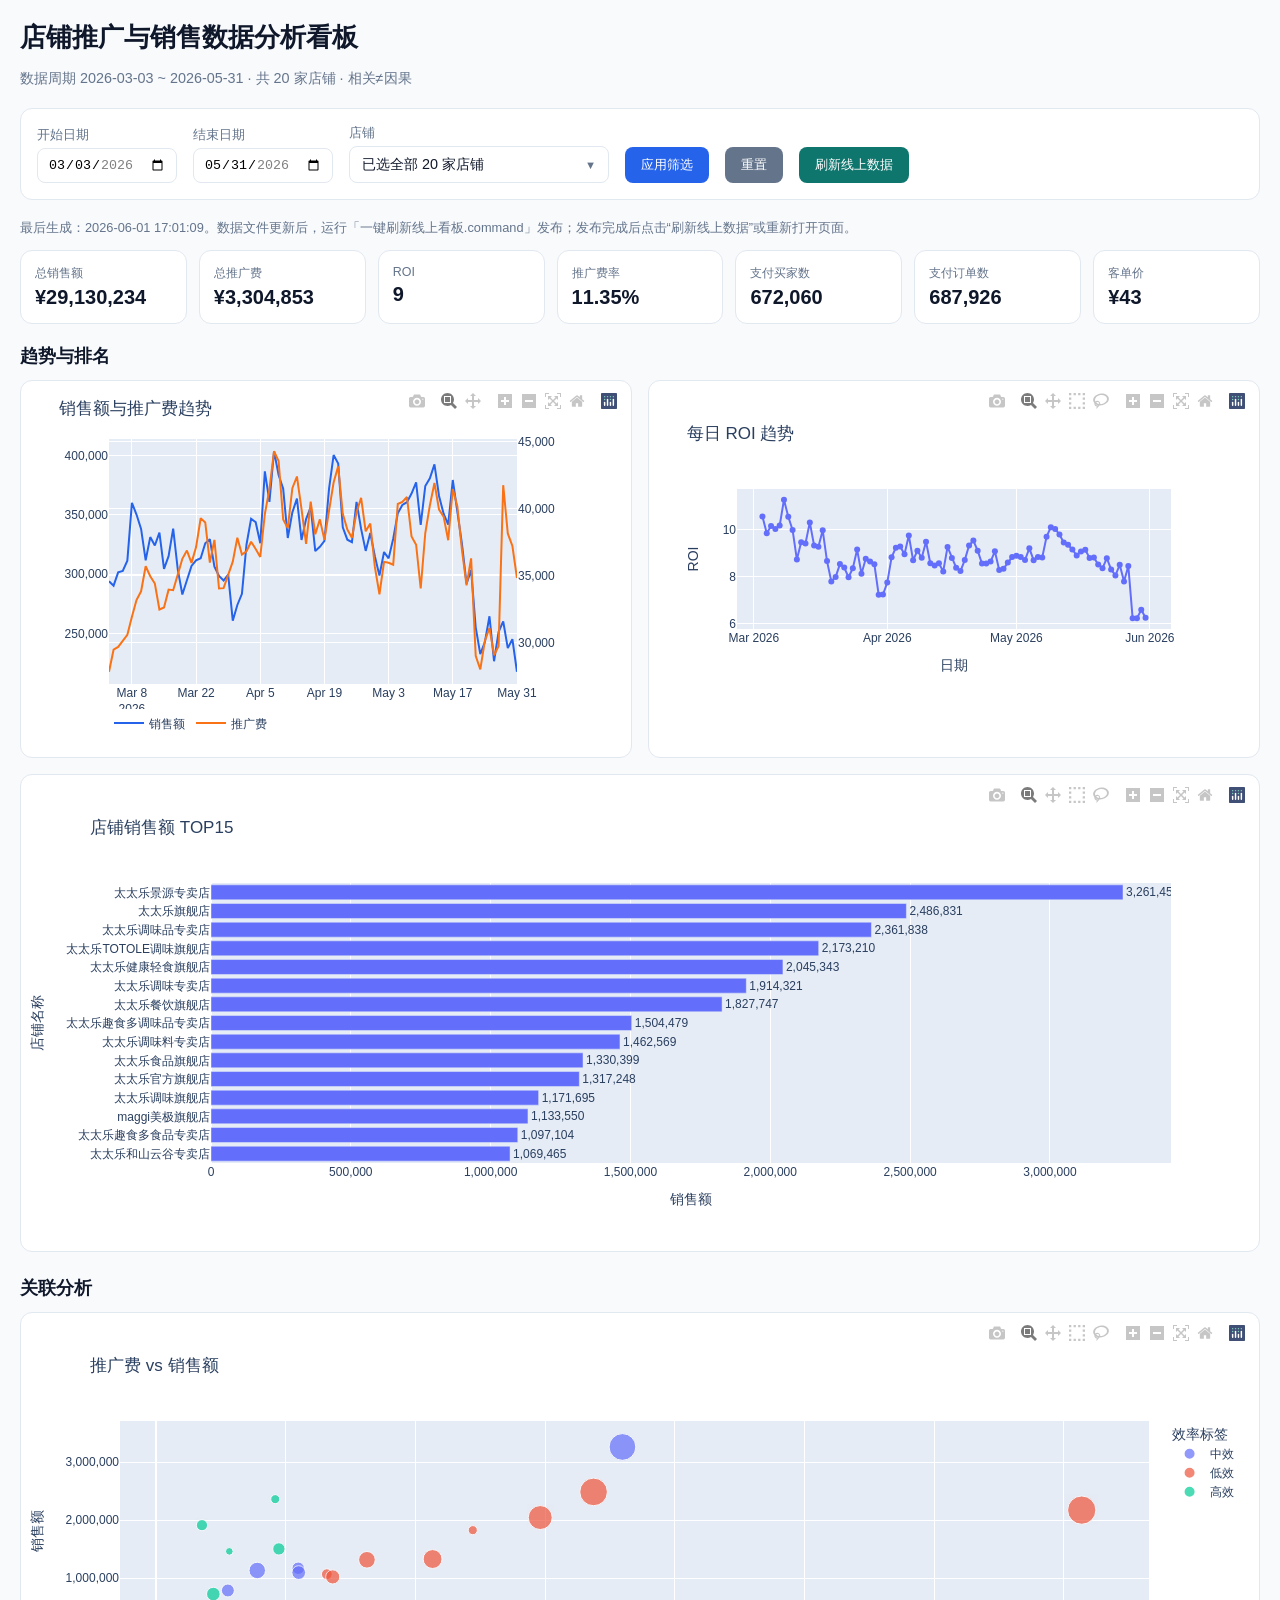
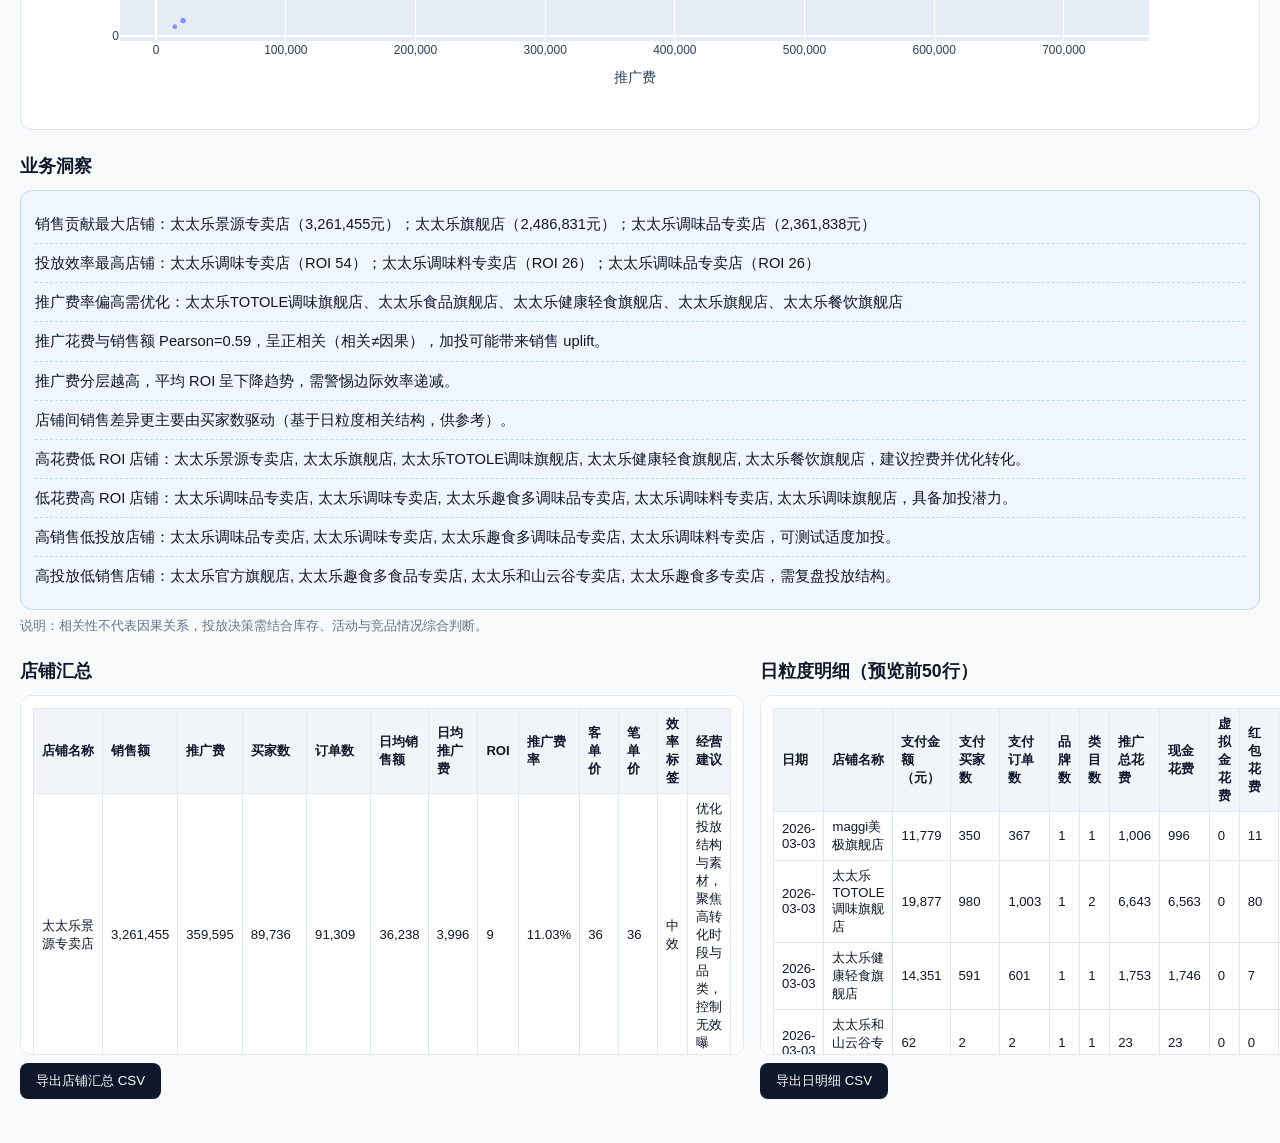
==== commit 00a95e00: "dmp-shop-dashboard: 更新店铺推广与销售看板" ====
--- a/dmp-shop-dashboard/index.html
+++ b/dmp-shop-dashboard/index.html
@@ -74,16 +74,16 @@
 <body>
 <div class="wrap">
   <h1>店铺推广与销售数据分析看板</h1>
-  <p class="sub">数据周期 2026-02-24 ~ 2026-05-24 · 共 20 家店铺 · 相关≠因果</p>
+  <p class="sub">数据周期 2026-03-03 ~ 2026-05-31 · 共 20 家店铺 · 相关≠因果</p>
 
   <div class="filters">
     <div>
       <label>开始日期</label>
-      <input type="date" id="dateStart" value="2026-02-24" min="2026-02-24" max="2026-05-24" />
+      <input type="date" id="dateStart" value="2026-03-03" min="2026-03-03" max="2026-05-31" />
     </div>
     <div>
       <label>结束日期</label>
-      <input type="date" id="dateEnd" value="2026-05-24" min="2026-02-24" max="2026-05-24" />
+      <input type="date" id="dateEnd" value="2026-05-31" min="2026-03-03" max="2026-05-31" />
     </div>
     <div class="ms-dropdown" id="shopDropdown">
       <label>店铺</label>
@@ -105,35 +105,35 @@
     <button class="btn" style="background:#0f766e" onclick="refreshOnline()">刷新线上数据</button>
   </div>
 
-  <p class="note">最后生成：2026-05-25 09:26:48。数据文件更新后，运行「一键刷新线上看板.command」发布；发布完成后点击“刷新线上数据”或重新打开页面。</p>
+  <p class="note">最后生成：2026-06-01 17:01:09。数据文件更新后，运行「一键刷新线上看板.command」发布；发布完成后点击“刷新线上数据”或重新打开页面。</p>
 
   <div class="kpi-grid" id="kpiGrid">
-    <div class="kpi"><div class="label">总销售额</div><div class="val" id="kpiSales">¥29,514,099</div></div>
-    <div class="kpi"><div class="label">总推广费</div><div class="val" id="kpiSpend">¥3,232,755</div></div>
+    <div class="kpi"><div class="label">总销售额</div><div class="val" id="kpiSales">¥29,130,234</div></div>
+    <div class="kpi"><div class="label">总推广费</div><div class="val" id="kpiSpend">¥3,304,853</div></div>
     <div class="kpi"><div class="label">ROI</div><div class="val" id="kpiRoi">9</div></div>
-    <div class="kpi"><div class="label">推广费率</div><div class="val" id="kpiRate">10.95%</div></div>
-    <div class="kpi"><div class="label">支付买家数</div><div class="val" id="kpiBuyers">665,643</div></div>
-    <div class="kpi"><div class="label">支付订单数</div><div class="val" id="kpiOrders">681,387</div></div>
-    <div class="kpi"><div class="label">客单价</div><div class="val" id="kpiAov">¥44</div></div>
+    <div class="kpi"><div class="label">推广费率</div><div class="val" id="kpiRate">11.35%</div></div>
+    <div class="kpi"><div class="label">支付买家数</div><div class="val" id="kpiBuyers">672,060</div></div>
+    <div class="kpi"><div class="label">支付订单数</div><div class="val" id="kpiOrders">687,926</div></div>
+    <div class="kpi"><div class="label">客单价</div><div class="val" id="kpiAov">¥43</div></div>
   </div>
 
   <div class="section">
     <h2>趋势与排名</h2>
     <div class="grid2">
-      <div class="chart-box"><div>                            <div id="chart_trend" class="plotly-graph-div" style="height:360px; width:100%;"></div>            <script type="text/javascript">                                    window.PLOTLYENV=window.PLOTLYENV || {};                                    if (document.getElementById("chart_trend")) {                    Plotly.newPlot(                        "chart_trend",                        [{"hovertemplate":"%{x|%Y-%m-%d}\u003cbr\u003e\u9500\u552e\u989d: %{y:,.0f}\u003cextra\u003e\u003c\u002fextra\u003e","line":{"color":"#2563eb"},"name":"\u9500\u552e\u989d","x":["2026-02-24T00:00:00","2026-02-25T00:00:00","2026-02-26T00:00:00","2026-02-27T00:00:00","2026-02-28T00:00:00","2026-03-01T00:00:00","2026-03-02T00:00:00","2026-03-03T00:00:00","2026-03-04T00:00:00","2026-03-05T00:00:00","2026-03-06T00:00:00","2026-03-07T00:00:00","2026-03-08T00:00:00","2026-03-09T00:00:00","2026-03-10T00:00:00","2026-03-11T00:00:00","2026-03-12T00:00:00","2026-03-13T00:00:00","2026-03-14T00:00:00","2026-03-15T00:00:00","2026-03-16T00:00:00","2026-03-17T00:00:00","2026-03-18T00:00:00","2026-03-19T00:00:00","2026-03-20T00:00:00","2026-03-21T00:00:00","2026-03-22T00:00:00","2026-03-23T00:00:00","2026-03-24T00:00:00","2026-03-25T00:00:00","2026-03-26T00:00:00","2026-03-27T00:00:00","2026-03-28T00:00:00","2026-03-29T00:00:00","2026-03-30T00:00:00","2026-03-31T00:00:00","2026-04-01T00:00:00","2026-04-02T00:00:00","2026-04-03T00:00:00","2026-04-04T00:00:00","2026-04-05T00:00:00","2026-04-06T00:00:00","2026-04-07T00:00:00","2026-04-08T00:00:00","2026-04-09T00:00:00","2026-04-10T00:00:00","2026-04-11T00:00:00","2026-04-12T00:00:00","2026-04-13T00:00:00","2026-04-14T00:00:00","2026-04-15T00:00:00","2026-04-16T00:00:00","2026-04-17T00:00:00","2026-04-18T00:00:00","2026-04-19T00:00:00","2026-04-20T00:00:00","2026-04-21T00:00:00","2026-04-22T00:00:00","2026-04-23T00:00:00","2026-04-24T00:00:00","2026-04-25T00:00:00","2026-04-26T00:00:00","2026-04-27T00:00:00","2026-04-28T00:00:00","2026-04-29T00:00:00","2026-04-30T00:00:00","2026-05-01T00:00:00","2026-05-02T00:00:00","2026-05-03T00:00:00","2026-05-04T00:00:00","2026-05-05T00:00:00","2026-05-06T00:00:00","2026-05-07T00:00:00","2026-05-08T00:00:00","2026-05-09T00:00:00","2026-05-10T00:00:00","2026-05-11T00:00:00","2026-05-12T00:00:00","2026-05-13T00:00:00","2026-05-14T00:00:00","2026-05-15T00:00:00","2026-05-16T00:00:00","2026-05-17T00:00:00","2026-05-18T00:00:00","2026-05-19T00:00:00","2026-05-20T00:00:00","2026-05-21T00:00:00","2026-05-22T00:00:00","2026-05-23T00:00:00","2026-05-24T00:00:00"],"y":[252736.53,277085.49,280751.27,295110.64,348293.85000000003,304121.98,328342.36,293892.43,290253.06,301448.36,302647.61,311302.51,360156.83,350259.49,338129.91,311641.18,331239.15,324119.61,334988.36,304462.0,315130.09,338405.75,303909.1,282795.16,294687.05,306938.9,311574.0,313424.57,325953.82,329478.07,306248.01,298460.25,294595.81,299623.23,260721.75,273966.04,283353.68,325016.3,346738.0,343806.1,326087.03,386679.46,360888.88,403634.61,383575.47,371957.26,330492.13,352080.95,363669.93,328791.17,346465.72000000003,356442.55,319421.34,323044.57,328074.18,371811.96,400441.63,393331.73,339392.16,329015.79,326909.92,360899.39,338127.21,319568.79,334638.17,315043.71,298719.67,318667.79,313254.06,329875.71,351352.71,358299.04,360668.1,367966.88,377360.66,341427.82,374347.6,380825.96,392574.14,365877.1,350899.19,341784.53,379396.39,353400.55,325522.66,292010.77,303322.09,255057.8,232521.18,242672.4],"type":"scatter","xaxis":"x","yaxis":"y"},{"hovertemplate":"%{x|%Y-%m-%d}\u003cbr\u003e\u63a8\u5e7f\u8d39: %{y:,.0f}\u003cextra\u003e\u003c\u002fextra\u003e","line":{"color":"#f97316"},"name":"\u63a8\u5e7f\u8d39","x":["2026-02-24T00:00:00","2026-02-25T00:00:00","2026-02-26T00:00:00","2026-02-27T00:00:00","2026-02-28T00:00:00","2026-03-01T00:00:00","2026-03-02T00:00:00","2026-03-03T00:00:00","2026-03-04T00:00:00","2026-03-05T00:00:00","2026-03-06T00:00:00","2026-03-07T00:00:00","2026-03-08T00:00:00","2026-03-09T00:00:00","2026-03-10T00:00:00","2026-03-11T00:00:00","2026-03-12T00:00:00","2026-03-13T00:00:00","2026-03-14T00:00:00","2026-03-15T00:00:00","2026-03-16T00:00:00","2026-03-17T00:00:00","2026-03-18T00:00:00","2026-03-19T00:00:00","2026-03-20T00:00:00","2026-03-21T00:00:00","2026-03-22T00:00:00","2026-03-23T00:00:00","2026-03-24T00:00:00","2026-03-25T00:00:00","2026-03-26T00:00:00","2026-03-27T00:00:00","2026-03-28T00:00:00","2026-03-29T00:00:00","2026-03-30T00:00:00","2026-03-31T00:00:00","2026-04-01T00:00:00","2026-04-02T00:00:00","2026-04-03T00:00:00","2026-04-04T00:00:00","2026-04-05T00:00:00","2026-04-06T00:00:00","2026-04-07T00:00:00","2026-04-08T00:00:00","2026-04-09T00:00:00","2026-04-10T00:00:00","2026-04-11T00:00:00","2026-04-12T00:00:00","2026-04-13T00:00:00","2026-04-14T00:00:00","2026-04-15T00:00:00","2026-04-16T00:00:00","2026-04-17T00:00:00","2026-04-18T00:00:00","2026-04-19T00:00:00","2026-04-20T00:00:00","2026-04-21T00:00:00","2026-04-22T00:00:00","2026-04-23T00:00:00","2026-04-24T00:00:00","2026-04-25T00:00:00","2026-04-26T00:00:00","2026-04-27T00:00:00","2026-04-28T00:00:00","2026-04-29T00:00:00","2026-04-30T00:00:00","2026-05-01T00:00:00","2026-05-02T00:00:00","2026-05-03T00:00:00","2026-05-04T00:00:00","2026-05-05T00:00:00","2026-05-06T00:00:00","2026-05-07T00:00:00","2026-05-08T00:00:00","2026-05-09T00:00:00","2026-05-10T00:00:00","2026-05-11T00:00:00","2026-05-12T00:00:00","2026-05-13T00:00:00","2026-05-14T00:00:00","2026-05-15T00:00:00","2026-05-16T00:00:00","2026-05-17T00:00:00","2026-05-18T00:00:00","2026-05-19T00:00:00","2026-05-20T00:00:00","2026-05-21T00:00:00","2026-05-22T00:00:00","2026-05-23T00:00:00","2026-05-24T00:00:00"],"y":[21882.54,25633.35,26296.71,22277.16,18999.28,26616.25,28019.739999999998,27812.3,29461.66,29672.16,30152.64,30576.32,31916.69,33173.97,33827.83,35700.13,34957.58,34404.29,32465.43,32612.98,33952.59,33911.79,35072.4,36257.26,36872.86,35955.1,37136.63,39289.57,38979.18,35977.85,37673.3,34038.75,34062.29,35120.409999999996,36046.09,37837.09,36572.32,36823.97,37532.04,36996.97,36394.13,39610.22,41465.94,44299.24,43568.07,39197.02,38553.09,41531.96,42410.97,39973.34,37371.45,40536.3,38091.24,39205.92,37674.68,39848.32,41959.4,43179.18,39627.15,38442.119999999995,37822.47,39735.12,40819.63,38312.34,38890.71,35652.01,33606.68,36026.409999999996,35956.520000000004,35815.71,40356.93,40506.6,40877.53,37933.34,37310.83,34035.26,38184.07,40256.520000000004,41923.020000000004,39931.58,39407.94,37649.06,41474.6,40165.93,36930.01,34266.73,36285.77,29009.39,27983.45,30122.0],"type":"scatter","xaxis":"x","yaxis":"y2"}],                        {"template":{"data":{"histogram2dcontour":[{"type":"histogram2dcontour","colorbar":{"outlinewidth":0,"ticks":""},"colorscale":[[0.0,"#0d0887"],[0.1111111111111111,"#46039f"],[0.2222222222222222,"#7201a8"],[0.3333333333333333,"#9c179e"],[0.4444444444444444,"#bd3786"],[0.5555555555555556,"#d8576b"],[0.6666666666666666,"#ed7953"],[0.7777777777777778,"#fb9f3a"],[0.8888888888888888,"#fdca26"],[1.0,"#f0f921"]]}],"choropleth":[{"type":"choropleth","colorbar":{"outlinewidth":0,"ticks":""}}],"histogram2d":[{"type":"histogram2d","colorbar":{"outlinewidth":0,"ticks":""},"colorscale":[[0.0,"#0d0887"],[0.1111111111111111,"#46039f"],[0.2222222222222222,"#7201a8"],[0.3333333333333333,"#9c179e"],[0.4444444444444444,"#bd3786"],[0.5555555555555556,"#d8576b"],[0.6666666666666666,"#ed7953"],[0.7777777777777778,"#fb9f3a"],[0.8888888888888888,"#fdca26"],[1.0,"#f0f921"]]}],"heatmap":[{"type":"heatmap","colorbar":{"outlinewidth":0,"ticks":""},"colorscale":[[0.0,"#0d0887"],[0.1111111111111111,"#46039f"],[0.2222222222222222,"#7201a8"],[0.3333333333333333,"#9c179e"],[0.4444444444444444,"#bd3786"],[0.5555555555555556,"#d8576b"],[0.6666666666666666,"#ed7953"],[0.7777777777777778,"#fb9f3a"],[0.8888888888888888,"#fdca26"],[1.0,"#f0f921"]]}],"heatmapgl":[{"type":"heatmapgl","colorbar":{"outlinewidth":0,"ticks":""},"colorscale":[[0.0,"#0d0887"],[0.1111111111111111,"#46039f"],[0.2222222222222222,"#7201a8"],[0.3333333333333333,"#9c179e"],[0.4444444444444444,"#bd3786"],[0.5555555555555556,"#d8576b"],[0.6666666666666666,"#ed7953"],[0.7777777777777778,"#fb9f3a"],[0.8888888888888888,"#fdca26"],[1.0,"#f0f921"]]}],"contourcarpet":[{"type":"contourcarpet","colorbar":{"outlinewidth":0,"ticks":""}}],"contour":[{"type":"contour","colorbar":{"outlinewidth":0,"ticks":""},"colorscale":[[0.0,"#0d0887"],[0.1111111111111111,"#46039f"],[0.2222222222222222,"#7201a8"],[0.3333333333333333,"#9c179e"],[0.4444444444444444,"#bd3786"],[0.5555555555555556,"#d8576b"],[0.6666666666666666,"#ed7953"],[0.7777777777777778,"#fb9f3a"],[0.8888888888888888,"#fdca26"],[1.0,"#f0f921"]]}],"surface":[{"type":"surface","colorbar":{"outlinewidth":0,"ticks":""},"colorscale":[[0.0,"#0d0887"],[0.1111111111111111,"#46039f"],[0.2222222222222222,"#7201a8"],[0.3333333333333333,"#9c179e"],[0.4444444444444444,"#bd3786"],[0.5555555555555556,"#d8576b"],[0.6666666666666666,"#ed7953"],[0.7777777777777778,"#fb9f3a"],[0.8888888888888888,"#fdca26"],[1.0,"#f0f921"]]}],"mesh3d":[{"type":"mesh3d","colorbar":{"outlinewidth":0,"ticks":""}}],"scatter":[{"fillpattern":{"fillmode":"overlay","size":10,"solidity":0.2},"type":"scatter"}],"parcoords":[{"type":"parcoords","line":{"colorbar":{"outlinewidth":0,"ticks":""}}}],"scatterpolargl":[{"type":"scatterpolargl","marker":{"colorbar":{"outlinewidth":0,"ticks":""}}}],"bar":[{"error_x":{"color":"#2a3f5f"},"error_y":{"color":"#2a3f5f"},"marker":{"line":{"color":"#E5ECF6","width":0.5},"pattern":{"fillmode":"overlay","size":10,"solidity":0.2}},"type":"bar"}],"scattergeo":[{"type":"scattergeo","marker":{"colorbar":{"outlinewidth":0,"ticks":""}}}],"scatterpolar":[{"type":"scatterpolar","marker":{"colorbar":{"outlinewidth":0,"ticks":""}}}],"histogram":[{"marker":{"pattern":{"fillmode":"overlay","size":10,"solidity":0.2}},"type":"histogram"}],"scattergl":[{"type":"scattergl","marker":{"colorbar":{"outlinewidth":0,"ticks":""}}}],"scatter3d":[{"type":"scatter3d","line":{"colorbar":{"outlinewidth":0,"ticks":""}},"marker":{"colorbar":{"outlinewidth":0,"ticks":""}}}],"scattermapbox":[{"type":"scattermapbox","marker":{"colorbar":{"outlinewidth":0,"ticks":""}}}],"scatterternary":[{"type":"scatterternary","marker":{"colorbar":{"outlinewidth":0,"ticks":""}}}],"scattercarpet":[{"type":"scattercarpet","marker":{"colorbar":{"outlinewidth":0,"ticks":""}}}],"carpet":[{"aaxis":{"endlinecolor":"#2a3f5f","gridcolor":"white","linecolor":"white","minorgridcolor":"white","startlinecolor":"#2a3f5f"},"baxis":{"endlinecolor":"#2a3f5f","gridcolor":"white","linecolor":"white","minorgridcolor":"white","startlinecolor":"#2a3f5f"},"type":"carpet"}],"table":[{"cells":{"fill":{"color":"#EBF0F8"},"line":{"color":"white"}},"header":{"fill":{"color":"#C8D4E3"},"line":{"color":"white"}},"type":"table"}],"barpolar":[{"marker":{"line":{"color":"#E5ECF6","width":0.5},"pattern":{"fillmode":"overlay","size":10,"solidity":0.2}},"type":"barpolar"}],"pie":[{"automargin":true,"type":"pie"}]},"layout":{"autotypenumbers":"strict","colorway":["#636efa","#EF553B","#00cc96","#ab63fa","#FFA15A","#19d3f3","#FF6692","#B6E880","#FF97FF","#FECB52"],"font":{"color":"#2a3f5f"},"hovermode":"closest","hoverlabel":{"align":"left"},"paper_bgcolor":"white","plot_bgcolor":"#E5ECF6","polar":{"bgcolor":"#E5ECF6","angularaxis":{"gridcolor":"white","linecolor":"white","ticks":""},"radialaxis":{"gridcolor":"white","linecolor":"white","ticks":""}},"ternary":{"bgcolor":"#E5ECF6","aaxis":{"gridcolor":"white","linecolor":"white","ticks":""},"baxis":{"gridcolor":"white","linecolor":"white","ticks":""},"caxis":{"gridcolor":"white","linecolor":"white","ticks":""}},"coloraxis":{"colorbar":{"outlinewidth":0,"ticks":""}},"colorscale":{"sequential":[[0.0,"#0d0887"],[0.1111111111111111,"#46039f"],[0.2222222222222222,"#7201a8"],[0.3333333333333333,"#9c179e"],[0.4444444444444444,"#bd3786"],[0.5555555555555556,"#d8576b"],[0.6666666666666666,"#ed7953"],[0.7777777777777778,"#fb9f3a"],[0.8888888888888888,"#fdca26"],[1.0,"#f0f921"]],"sequentialminus":[[0.0,"#0d0887"],[0.1111111111111111,"#46039f"],[0.2222222222222222,"#7201a8"],[0.3333333333333333,"#9c179e"],[0.4444444444444444,"#bd3786"],[0.5555555555555556,"#d8576b"],[0.6666666666666666,"#ed7953"],[0.7777777777777778,"#fb9f3a"],[0.8888888888888888,"#fdca26"],[1.0,"#f0f921"]],"diverging":[[0,"#8e0152"],[0.1,"#c51b7d"],[0.2,"#de77ae"],[0.3,"#f1b6da"],[0.4,"#fde0ef"],[0.5,"#f7f7f7"],[0.6,"#e6f5d0"],[0.7,"#b8e186"],[0.8,"#7fbc41"],[0.9,"#4d9221"],[1,"#276419"]]},"xaxis":{"gridcolor":"white","linecolor":"white","ticks":"","title":{"standoff":15},"zerolinecolor":"white","automargin":true,"zerolinewidth":2},"yaxis":{"gridcolor":"white","linecolor":"white","ticks":"","title":{"standoff":15},"zerolinecolor":"white","automargin":true,"zerolinewidth":2},"scene":{"xaxis":{"backgroundcolor":"#E5ECF6","gridcolor":"white","linecolor":"white","showbackground":true,"ticks":"","zerolinecolor":"white","gridwidth":2},"yaxis":{"backgroundcolor":"#E5ECF6","gridcolor":"white","linecolor":"white","showbackground":true,"ticks":"","zerolinecolor":"white","gridwidth":2},"zaxis":{"backgroundcolor":"#E5ECF6","gridcolor":"white","linecolor":"white","showbackground":true,"ticks":"","zerolinecolor":"white","gridwidth":2}},"shapedefaults":{"line":{"color":"#2a3f5f"}},"annotationdefaults":{"arrowcolor":"#2a3f5f","arrowhead":0,"arrowwidth":1},"geo":{"bgcolor":"white","landcolor":"#E5ECF6","subunitcolor":"white","showland":true,"showlakes":true,"lakecolor":"white"},"title":{"x":0.05},"mapbox":{"style":"light"}}},"xaxis":{"anchor":"y","domain":[0.0,0.94]},"yaxis":{"anchor":"x","domain":[0.0,1.0],"tickformat":",.0f"},"yaxis2":{"anchor":"x","overlaying":"y","side":"right","tickformat":",.0f"},"margin":{"t":50,"b":40},"legend":{"orientation":"h"},"title":{"text":"\u9500\u552e\u989d\u4e0e\u63a8\u5e7f\u8d39\u8d8b\u52bf"},"height":360},                        {"displayModeBar": true, "responsive": true}                    )                };                            </script>        </div></div>
-      <div class="chart-box"><div>                            <div id="chart_roi" class="plotly-graph-div" style="height:320px; width:100%;"></div>            <script type="text/javascript">                                    window.PLOTLYENV=window.PLOTLYENV || {};                                    if (document.getElementById("chart_roi")) {                    Plotly.newPlot(                        "chart_roi",                        [{"hovertemplate":"%{x|%Y-%m-%d}\u003cbr\u003eROI: %{y:,.0f}\u003cextra\u003e\u003c\u002fextra\u003e","legendgroup":"","line":{"color":"#636efa","dash":"solid"},"marker":{"symbol":"circle"},"mode":"lines+markers","name":"","orientation":"v","showlegend":false,"x":["2026-02-24T00:00:00","2026-02-25T00:00:00","2026-02-26T00:00:00","2026-02-27T00:00:00","2026-02-28T00:00:00","2026-03-01T00:00:00","2026-03-02T00:00:00","2026-03-03T00:00:00","2026-03-04T00:00:00","2026-03-05T00:00:00","2026-03-06T00:00:00","2026-03-07T00:00:00","2026-03-08T00:00:00","2026-03-09T00:00:00","2026-03-10T00:00:00","2026-03-11T00:00:00","2026-03-12T00:00:00","2026-03-13T00:00:00","2026-03-14T00:00:00","2026-03-15T00:00:00","2026-03-16T00:00:00","2026-03-17T00:00:00","2026-03-18T00:00:00","2026-03-19T00:00:00","2026-03-20T00:00:00","2026-03-21T00:00:00","2026-03-22T00:00:00","2026-03-23T00:00:00","2026-03-24T00:00:00","2026-03-25T00:00:00","2026-03-26T00:00:00","2026-03-27T00:00:00","2026-03-28T00:00:00","2026-03-29T00:00:00","2026-03-30T00:00:00","2026-03-31T00:00:00","2026-04-01T00:00:00","2026-04-02T00:00:00","2026-04-03T00:00:00","2026-04-04T00:00:00","2026-04-05T00:00:00","2026-04-06T00:00:00","2026-04-07T00:00:00","2026-04-08T00:00:00","2026-04-09T00:00:00","2026-04-10T00:00:00","2026-04-11T00:00:00","2026-04-12T00:00:00","2026-04-13T00:00:00","2026-04-14T00:00:00","2026-04-15T00:00:00","2026-04-16T00:00:00","2026-04-17T00:00:00","2026-04-18T00:00:00","2026-04-19T00:00:00","2026-04-20T00:00:00","2026-04-21T00:00:00","2026-04-22T00:00:00","2026-04-23T00:00:00","2026-04-24T00:00:00","2026-04-25T00:00:00","2026-04-26T00:00:00","2026-04-27T00:00:00","2026-04-28T00:00:00","2026-04-29T00:00:00","2026-04-30T00:00:00","2026-05-01T00:00:00","2026-05-02T00:00:00","2026-05-03T00:00:00","2026-05-04T00:00:00","2026-05-05T00:00:00","2026-05-06T00:00:00","2026-05-07T00:00:00","2026-05-08T00:00:00","2026-05-09T00:00:00","2026-05-10T00:00:00","2026-05-11T00:00:00","2026-05-12T00:00:00","2026-05-13T00:00:00","2026-05-14T00:00:00","2026-05-15T00:00:00","2026-05-16T00:00:00","2026-05-17T00:00:00","2026-05-18T00:00:00","2026-05-19T00:00:00","2026-05-20T00:00:00","2026-05-21T00:00:00","2026-05-22T00:00:00","2026-05-23T00:00:00","2026-05-24T00:00:00"],"xaxis":"x","y":[11.549688930078501,10.80956995476596,10.676288782893375,13.247229000465051,18.331949947576963,11.426176865636593,11.718251489842519,10.566994818839147,9.85189089820465,10.159299491509886,10.03718447207276,10.181163397034044,11.28427885222434,10.558262698133506,9.995613375141117,8.72941303014863,9.475459971771501,9.420906811330795,10.318309660460372,9.335608092238122,9.281474255719521,9.97899992893327,8.665192573077405,7.799683704725618,7.991977025920962,8.536727752113054,8.389937374500596,7.977297028193488,8.362254413766529,9.157803203915742,8.129046566135697,8.76824942161507,8.64873765093304,8.531313558127597,7.23301057063332,7.240674163895797,7.74776333576869,8.826215641605183,9.238453332139686,9.29281776318439,8.959879793801914,9.762113414164325,8.703260555530635,9.111547060401037,8.80405007612226,9.489427002358854,8.572390176766636,8.47734973259148,8.57490243679878,8.225261386714246,9.270866396674469,8.793169332178811,8.385690253192074,8.239688547035755,8.708081395780933,9.330680942132567,9.54354995543311,9.109291329756608,8.564637123790128,8.558731672446786,8.64327263660993,9.082629925365772,8.283446224279839,8.34114517672374,8.604578574163341,8.836632492810363,8.888699210990195,8.845393976252423,8.712023855478783,9.210363552753806,8.706130768618921,8.845448396063851,8.823138286486488,9.70035541294281,10.113971198174898,10.031591355553035,9.803763716125598,9.459982134570996,9.364166512813247,9.162600127518118,8.90427639709155,9.078169016703207,9.14768050807,8.79851530886998,8.814583586627785,8.521699327598519,8.359257361770194,8.792249681913338,8.309239211033663,8.056317641590864],"yaxis":"y","type":"scatter"}],                        {"template":{"data":{"histogram2dcontour":[{"type":"histogram2dcontour","colorbar":{"outlinewidth":0,"ticks":""},"colorscale":[[0.0,"#0d0887"],[0.1111111111111111,"#46039f"],[0.2222222222222222,"#7201a8"],[0.3333333333333333,"#9c179e"],[0.4444444444444444,"#bd3786"],[0.5555555555555556,"#d8576b"],[0.6666666666666666,"#ed7953"],[0.7777777777777778,"#fb9f3a"],[0.8888888888888888,"#fdca26"],[1.0,"#f0f921"]]}],"choropleth":[{"type":"choropleth","colorbar":{"outlinewidth":0,"ticks":""}}],"histogram2d":[{"type":"histogram2d","colorbar":{"outlinewidth":0,"ticks":""},"colorscale":[[0.0,"#0d0887"],[0.1111111111111111,"#46039f"],[0.2222222222222222,"#7201a8"],[0.3333333333333333,"#9c179e"],[0.4444444444444444,"#bd3786"],[0.5555555555555556,"#d8576b"],[0.6666666666666666,"#ed7953"],[0.7777777777777778,"#fb9f3a"],[0.8888888888888888,"#fdca26"],[1.0,"#f0f921"]]}],"heatmap":[{"type":"heatmap","colorbar":{"outlinewidth":0,"ticks":""},"colorscale":[[0.0,"#0d0887"],[0.1111111111111111,"#46039f"],[0.2222222222222222,"#7201a8"],[0.3333333333333333,"#9c179e"],[0.4444444444444444,"#bd3786"],[0.5555555555555556,"#d8576b"],[0.6666666666666666,"#ed7953"],[0.7777777777777778,"#fb9f3a"],[0.8888888888888888,"#fdca26"],[1.0,"#f0f921"]]}],"heatmapgl":[{"type":"heatmapgl","colorbar":{"outlinewidth":0,"ticks":""},"colorscale":[[0.0,"#0d0887"],[0.1111111111111111,"#46039f"],[0.2222222222222222,"#7201a8"],[0.3333333333333333,"#9c179e"],[0.4444444444444444,"#bd3786"],[0.5555555555555556,"#d8576b"],[0.6666666666666666,"#ed7953"],[0.7777777777777778,"#fb9f3a"],[0.8888888888888888,"#fdca26"],[1.0,"#f0f921"]]}],"contourcarpet":[{"type":"contourcarpet","colorbar":{"outlinewidth":0,"ticks":""}}],"contour":[{"type":"contour","colorbar":{"outlinewidth":0,"ticks":""},"colorscale":[[0.0,"#0d0887"],[0.1111111111111111,"#46039f"],[0.2222222222222222,"#7201a8"],[0.3333333333333333,"#9c179e"],[0.4444444444444444,"#bd3786"],[0.5555555555555556,"#d8576b"],[0.6666666666666666,"#ed7953"],[0.7777777777777778,"#fb9f3a"],[0.8888888888888888,"#fdca26"],[1.0,"#f0f921"]]}],"surface":[{"type":"surface","colorbar":{"outlinewidth":0,"ticks":""},"colorscale":[[0.0,"#0d0887"],[0.1111111111111111,"#46039f"],[0.2222222222222222,"#7201a8"],[0.3333333333333333,"#9c179e"],[0.4444444444444444,"#bd3786"],[0.5555555555555556,"#d8576b"],[0.6666666666666666,"#ed7953"],[0.7777777777777778,"#fb9f3a"],[0.8888888888888888,"#fdca26"],[1.0,"#f0f921"]]}],"mesh3d":[{"type":"mesh3d","colorbar":{"outlinewidth":0,"ticks":""}}],"scatter":[{"fillpattern":{"fillmode":"overlay","size":10,"solidity":0.2},"type":"scatter"}],"parcoords":[{"type":"parcoords","line":{"colorbar":{"outlinewidth":0,"ticks":""}}}],"scatterpolargl":[{"type":"scatterpolargl","marker":{"colorbar":{"outlinewidth":0,"ticks":""}}}],"bar":[{"error_x":{"color":"#2a3f5f"},"error_y":{"color":"#2a3f5f"},"marker":{"line":{"color":"#E5ECF6","width":0.5},"pattern":{"fillmode":"overlay","size":10,"solidity":0.2}},"type":"bar"}],"scattergeo":[{"type":"scattergeo","marker":{"colorbar":{"outlinewidth":0,"ticks":""}}}],"scatterpolar":[{"type":"scatterpolar","marker":{"colorbar":{"outlinewidth":0,"ticks":""}}}],"histogram":[{"marker":{"pattern":{"fillmode":"overlay","size":10,"solidity":0.2}},"type":"histogram"}],"scattergl":[{"type":"scattergl","marker":{"colorbar":{"outlinewidth":0,"ticks":""}}}],"scatter3d":[{"type":"scatter3d","line":{"colorbar":{"outlinewidth":0,"ticks":""}},"marker":{"colorbar":{"outlinewidth":0,"ticks":""}}}],"scattermapbox":[{"type":"scattermapbox","marker":{"colorbar":{"outlinewidth":0,"ticks":""}}}],"scatterternary":[{"type":"scatterternary","marker":{"colorbar":{"outlinewidth":0,"ticks":""}}}],"scattercarpet":[{"type":"scattercarpet","marker":{"colorbar":{"outlinewidth":0,"ticks":""}}}],"carpet":[{"aaxis":{"endlinecolor":"#2a3f5f","gridcolor":"white","linecolor":"white","minorgridcolor":"white","startlinecolor":"#2a3f5f"},"baxis":{"endlinecolor":"#2a3f5f","gridcolor":"white","linecolor":"white","minorgridcolor":"white","startlinecolor":"#2a3f5f"},"type":"carpet"}],"table":[{"cells":{"fill":{"color":"#EBF0F8"},"line":{"color":"white"}},"header":{"fill":{"color":"#C8D4E3"},"line":{"color":"white"}},"type":"table"}],"barpolar":[{"marker":{"line":{"color":"#E5ECF6","width":0.5},"pattern":{"fillmode":"overlay","size":10,"solidity":0.2}},"type":"barpolar"}],"pie":[{"automargin":true,"type":"pie"}]},"layout":{"autotypenumbers":"strict","colorway":["#636efa","#EF553B","#00cc96","#ab63fa","#FFA15A","#19d3f3","#FF6692","#B6E880","#FF97FF","#FECB52"],"font":{"color":"#2a3f5f"},"hovermode":"closest","hoverlabel":{"align":"left"},"paper_bgcolor":"white","plot_bgcolor":"#E5ECF6","polar":{"bgcolor":"#E5ECF6","angularaxis":{"gridcolor":"white","linecolor":"white","ticks":""},"radialaxis":{"gridcolor":"white","linecolor":"white","ticks":""}},"ternary":{"bgcolor":"#E5ECF6","aaxis":{"gridcolor":"white","linecolor":"white","ticks":""},"baxis":{"gridcolor":"white","linecolor":"white","ticks":""},"caxis":{"gridcolor":"white","linecolor":"white","ticks":""}},"coloraxis":{"colorbar":{"outlinewidth":0,"ticks":""}},"colorscale":{"sequential":[[0.0,"#0d0887"],[0.1111111111111111,"#46039f"],[0.2222222222222222,"#7201a8"],[0.3333333333333333,"#9c179e"],[0.4444444444444444,"#bd3786"],[0.5555555555555556,"#d8576b"],[0.6666666666666666,"#ed7953"],[0.7777777777777778,"#fb9f3a"],[0.8888888888888888,"#fdca26"],[1.0,"#f0f921"]],"sequentialminus":[[0.0,"#0d0887"],[0.1111111111111111,"#46039f"],[0.2222222222222222,"#7201a8"],[0.3333333333333333,"#9c179e"],[0.4444444444444444,"#bd3786"],[0.5555555555555556,"#d8576b"],[0.6666666666666666,"#ed7953"],[0.7777777777777778,"#fb9f3a"],[0.8888888888888888,"#fdca26"],[1.0,"#f0f921"]],"diverging":[[0,"#8e0152"],[0.1,"#c51b7d"],[0.2,"#de77ae"],[0.3,"#f1b6da"],[0.4,"#fde0ef"],[0.5,"#f7f7f7"],[0.6,"#e6f5d0"],[0.7,"#b8e186"],[0.8,"#7fbc41"],[0.9,"#4d9221"],[1,"#276419"]]},"xaxis":{"gridcolor":"white","linecolor":"white","ticks":"","title":{"standoff":15},"zerolinecolor":"white","automargin":true,"zerolinewidth":2},"yaxis":{"gridcolor":"white","linecolor":"white","ticks":"","title":{"standoff":15},"zerolinecolor":"white","automargin":true,"zerolinewidth":2},"scene":{"xaxis":{"backgroundcolor":"#E5ECF6","gridcolor":"white","linecolor":"white","showbackground":true,"ticks":"","zerolinecolor":"white","gridwidth":2},"yaxis":{"backgroundcolor":"#E5ECF6","gridcolor":"white","linecolor":"white","showbackground":true,"ticks":"","zerolinecolor":"white","gridwidth":2},"zaxis":{"backgroundcolor":"#E5ECF6","gridcolor":"white","linecolor":"white","showbackground":true,"ticks":"","zerolinecolor":"white","gridwidth":2}},"shapedefaults":{"line":{"color":"#2a3f5f"}},"annotationdefaults":{"arrowcolor":"#2a3f5f","arrowhead":0,"arrowwidth":1},"geo":{"bgcolor":"white","landcolor":"#E5ECF6","subunitcolor":"white","showland":true,"showlakes":true,"lakecolor":"white"},"title":{"x":0.05},"mapbox":{"style":"light"}}},"xaxis":{"anchor":"y","domain":[0.0,1.0],"title":{"text":"\u65e5\u671f"}},"yaxis":{"anchor":"x","domain":[0.0,1.0],"title":{"text":"ROI"},"tickformat":",.0f"},"legend":{"tracegroupgap":0},"title":{"text":"\u6bcf\u65e5 ROI \u8d8b\u52bf"},"height":320},                        {"displayModeBar": true, "responsive": true}                    )                };                            </script>        </div></div>
+      <div class="chart-box"><div>                            <div id="chart_trend" class="plotly-graph-div" style="height:360px; width:100%;"></div>            <script type="text/javascript">                                    window.PLOTLYENV=window.PLOTLYENV || {};                                    if (document.getElementById("chart_trend")) {                    Plotly.newPlot(                        "chart_trend",                        [{"hovertemplate":"%{x|%Y-%m-%d}\u003cbr\u003e\u9500\u552e\u989d: %{y:,.0f}\u003cextra\u003e\u003c\u002fextra\u003e","line":{"color":"#2563eb"},"name":"\u9500\u552e\u989d","x":["2026-03-03T00:00:00","2026-03-04T00:00:00","2026-03-05T00:00:00","2026-03-06T00:00:00","2026-03-07T00:00:00","2026-03-08T00:00:00","2026-03-09T00:00:00","2026-03-10T00:00:00","2026-03-11T00:00:00","2026-03-12T00:00:00","2026-03-13T00:00:00","2026-03-14T00:00:00","2026-03-15T00:00:00","2026-03-16T00:00:00","2026-03-17T00:00:00","2026-03-18T00:00:00","2026-03-19T00:00:00","2026-03-20T00:00:00","2026-03-21T00:00:00","2026-03-22T00:00:00","2026-03-23T00:00:00","2026-03-24T00:00:00","2026-03-25T00:00:00","2026-03-26T00:00:00","2026-03-27T00:00:00","2026-03-28T00:00:00","2026-03-29T00:00:00","2026-03-30T00:00:00","2026-03-31T00:00:00","2026-04-01T00:00:00","2026-04-02T00:00:00","2026-04-03T00:00:00","2026-04-04T00:00:00","2026-04-05T00:00:00","2026-04-06T00:00:00","2026-04-07T00:00:00","2026-04-08T00:00:00","2026-04-09T00:00:00","2026-04-10T00:00:00","2026-04-11T00:00:00","2026-04-12T00:00:00","2026-04-13T00:00:00","2026-04-14T00:00:00","2026-04-15T00:00:00","2026-04-16T00:00:00","2026-04-17T00:00:00","2026-04-18T00:00:00","2026-04-19T00:00:00","2026-04-20T00:00:00","2026-04-21T00:00:00","2026-04-22T00:00:00","2026-04-23T00:00:00","2026-04-24T00:00:00","2026-04-25T00:00:00","2026-04-26T00:00:00","2026-04-27T00:00:00","2026-04-28T00:00:00","2026-04-29T00:00:00","2026-04-30T00:00:00","2026-05-01T00:00:00","2026-05-02T00:00:00","2026-05-03T00:00:00","2026-05-04T00:00:00","2026-05-05T00:00:00","2026-05-06T00:00:00","2026-05-07T00:00:00","2026-05-08T00:00:00","2026-05-09T00:00:00","2026-05-10T00:00:00","2026-05-11T00:00:00","2026-05-12T00:00:00","2026-05-13T00:00:00","2026-05-14T00:00:00","2026-05-15T00:00:00","2026-05-16T00:00:00","2026-05-17T00:00:00","2026-05-18T00:00:00","2026-05-19T00:00:00","2026-05-20T00:00:00","2026-05-21T00:00:00","2026-05-22T00:00:00","2026-05-23T00:00:00","2026-05-24T00:00:00","2026-05-25T00:00:00","2026-05-26T00:00:00","2026-05-27T00:00:00","2026-05-28T00:00:00","2026-05-29T00:00:00","2026-05-30T00:00:00","2026-05-31T00:00:00"],"y":[293892.43,290253.06,301448.36,302647.61,311302.51,360156.83,350259.49,338129.91,311641.18,331239.15,324119.61,334988.36,304462.0,315130.09,338405.75,303909.1,282795.16,294687.05,306938.9,311574.0,313424.57,325953.82,329478.07,306248.01,298460.25,294595.81,299623.23,260721.75,273966.04,283353.68,325016.3,346738.0,343806.1,326087.03,386679.46,360888.88,403634.61,383575.47,371957.26,330492.13,352080.95,363669.93,328791.17,346465.72000000003,356442.55,319421.34,323044.57,328074.18,371811.96,400441.63,393331.73,339392.16,329015.79,326909.92,360899.39,338127.21,319568.79,334638.17,315043.71,298719.67,318667.79,313254.06,329875.71,351352.71,358299.04,360668.1,367966.88,377360.66,341427.82,374347.6,380825.96,392574.14,365877.1,350899.19,341784.53,379396.39,353400.55,325522.66,292010.77,303322.09,255057.8,232521.18,242672.4,264452.17,226463.56,251351.58000000002,260052.79,237557.82,245075.67,217623.41],"type":"scatter","xaxis":"x","yaxis":"y"},{"hovertemplate":"%{x|%Y-%m-%d}\u003cbr\u003e\u63a8\u5e7f\u8d39: %{y:,.0f}\u003cextra\u003e\u003c\u002fextra\u003e","line":{"color":"#f97316"},"name":"\u63a8\u5e7f\u8d39","x":["2026-03-03T00:00:00","2026-03-04T00:00:00","2026-03-05T00:00:00","2026-03-06T00:00:00","2026-03-07T00:00:00","2026-03-08T00:00:00","2026-03-09T00:00:00","2026-03-10T00:00:00","2026-03-11T00:00:00","2026-03-12T00:00:00","2026-03-13T00:00:00","2026-03-14T00:00:00","2026-03-15T00:00:00","2026-03-16T00:00:00","2026-03-17T00:00:00","2026-03-18T00:00:00","2026-03-19T00:00:00","2026-03-20T00:00:00","2026-03-21T00:00:00","2026-03-22T00:00:00","2026-03-23T00:00:00","2026-03-24T00:00:00","2026-03-25T00:00:00","2026-03-26T00:00:00","2026-03-27T00:00:00","2026-03-28T00:00:00","2026-03-29T00:00:00","2026-03-30T00:00:00","2026-03-31T00:00:00","2026-04-01T00:00:00","2026-04-02T00:00:00","2026-04-03T00:00:00","2026-04-04T00:00:00","2026-04-05T00:00:00","2026-04-06T00:00:00","2026-04-07T00:00:00","2026-04-08T00:00:00","2026-04-09T00:00:00","2026-04-10T00:00:00","2026-04-11T00:00:00","2026-04-12T00:00:00","2026-04-13T00:00:00","2026-04-14T00:00:00","2026-04-15T00:00:00","2026-04-16T00:00:00","2026-04-17T00:00:00","2026-04-18T00:00:00","2026-04-19T00:00:00","2026-04-20T00:00:00","2026-04-21T00:00:00","2026-04-22T00:00:00","2026-04-23T00:00:00","2026-04-24T00:00:00","2026-04-25T00:00:00","2026-04-26T00:00:00","2026-04-27T00:00:00","2026-04-28T00:00:00","2026-04-29T00:00:00","2026-04-30T00:00:00","2026-05-01T00:00:00","2026-05-02T00:00:00","2026-05-03T00:00:00","2026-05-04T00:00:00","2026-05-05T00:00:00","2026-05-06T00:00:00","2026-05-07T00:00:00","2026-05-08T00:00:00","2026-05-09T00:00:00","2026-05-10T00:00:00","2026-05-11T00:00:00","2026-05-12T00:00:00","2026-05-13T00:00:00","2026-05-14T00:00:00","2026-05-15T00:00:00","2026-05-16T00:00:00","2026-05-17T00:00:00","2026-05-18T00:00:00","2026-05-19T00:00:00","2026-05-20T00:00:00","2026-05-21T00:00:00","2026-05-22T00:00:00","2026-05-23T00:00:00","2026-05-24T00:00:00","2026-05-25T00:00:00","2026-05-26T00:00:00","2026-05-27T00:00:00","2026-05-28T00:00:00","2026-05-29T00:00:00","2026-05-30T00:00:00","2026-05-31T00:00:00"],"y":[27812.3,29461.66,29672.16,30152.64,30576.32,31916.69,33173.97,33827.83,35700.13,34957.58,34404.29,32465.43,32612.98,33952.59,33911.79,35072.4,36257.26,36872.86,35955.1,37136.63,39289.57,38979.18,35977.85,37673.3,34038.75,34062.29,35120.409999999996,36046.09,37837.09,36572.32,36823.97,37532.04,36996.97,36394.13,39610.22,41465.94,44299.24,43568.07,39197.02,38553.09,41531.96,42410.97,39973.34,37371.45,40536.3,38091.24,39205.92,37674.68,39848.32,41959.4,43179.18,39627.15,38442.119999999995,37822.47,39735.12,40819.63,38312.34,38890.71,35652.01,33606.68,36026.409999999996,35956.520000000004,35815.71,40356.93,40506.6,40877.53,37933.34,37310.83,34035.26,38184.07,40256.520000000004,41923.020000000004,39931.58,39407.94,37649.06,41474.6,40165.93,36930.01,34266.73,36285.77,29009.39,27983.45,30122.0,31084.379999999997,29050.77,29736.989999999998,41760.75,38154.229999999996,37216.29,34818.8],"type":"scatter","xaxis":"x","yaxis":"y2"}],                        {"template":{"data":{"histogram2dcontour":[{"type":"histogram2dcontour","colorbar":{"outlinewidth":0,"ticks":""},"colorscale":[[0.0,"#0d0887"],[0.1111111111111111,"#46039f"],[0.2222222222222222,"#7201a8"],[0.3333333333333333,"#9c179e"],[0.4444444444444444,"#bd3786"],[0.5555555555555556,"#d8576b"],[0.6666666666666666,"#ed7953"],[0.7777777777777778,"#fb9f3a"],[0.8888888888888888,"#fdca26"],[1.0,"#f0f921"]]}],"choropleth":[{"type":"choropleth","colorbar":{"outlinewidth":0,"ticks":""}}],"histogram2d":[{"type":"histogram2d","colorbar":{"outlinewidth":0,"ticks":""},"colorscale":[[0.0,"#0d0887"],[0.1111111111111111,"#46039f"],[0.2222222222222222,"#7201a8"],[0.3333333333333333,"#9c179e"],[0.4444444444444444,"#bd3786"],[0.5555555555555556,"#d8576b"],[0.6666666666666666,"#ed7953"],[0.7777777777777778,"#fb9f3a"],[0.8888888888888888,"#fdca26"],[1.0,"#f0f921"]]}],"heatmap":[{"type":"heatmap","colorbar":{"outlinewidth":0,"ticks":""},"colorscale":[[0.0,"#0d0887"],[0.1111111111111111,"#46039f"],[0.2222222222222222,"#7201a8"],[0.3333333333333333,"#9c179e"],[0.4444444444444444,"#bd3786"],[0.5555555555555556,"#d8576b"],[0.6666666666666666,"#ed7953"],[0.7777777777777778,"#fb9f3a"],[0.8888888888888888,"#fdca26"],[1.0,"#f0f921"]]}],"heatmapgl":[{"type":"heatmapgl","colorbar":{"outlinewidth":0,"ticks":""},"colorscale":[[0.0,"#0d0887"],[0.1111111111111111,"#46039f"],[0.2222222222222222,"#7201a8"],[0.3333333333333333,"#9c179e"],[0.4444444444444444,"#bd3786"],[0.5555555555555556,"#d8576b"],[0.6666666666666666,"#ed7953"],[0.7777777777777778,"#fb9f3a"],[0.8888888888888888,"#fdca26"],[1.0,"#f0f921"]]}],"contourcarpet":[{"type":"contourcarpet","colorbar":{"outlinewidth":0,"ticks":""}}],"contour":[{"type":"contour","colorbar":{"outlinewidth":0,"ticks":""},"colorscale":[[0.0,"#0d0887"],[0.1111111111111111,"#46039f"],[0.2222222222222222,"#7201a8"],[0.3333333333333333,"#9c179e"],[0.4444444444444444,"#bd3786"],[0.5555555555555556,"#d8576b"],[0.6666666666666666,"#ed7953"],[0.7777777777777778,"#fb9f3a"],[0.8888888888888888,"#fdca26"],[1.0,"#f0f921"]]}],"surface":[{"type":"surface","colorbar":{"outlinewidth":0,"ticks":""},"colorscale":[[0.0,"#0d0887"],[0.1111111111111111,"#46039f"],[0.2222222222222222,"#7201a8"],[0.3333333333333333,"#9c179e"],[0.4444444444444444,"#bd3786"],[0.5555555555555556,"#d8576b"],[0.6666666666666666,"#ed7953"],[0.7777777777777778,"#fb9f3a"],[0.8888888888888888,"#fdca26"],[1.0,"#f0f921"]]}],"mesh3d":[{"type":"mesh3d","colorbar":{"outlinewidth":0,"ticks":""}}],"scatter":[{"fillpattern":{"fillmode":"overlay","size":10,"solidity":0.2},"type":"scatter"}],"parcoords":[{"type":"parcoords","line":{"colorbar":{"outlinewidth":0,"ticks":""}}}],"scatterpolargl":[{"type":"scatterpolargl","marker":{"colorbar":{"outlinewidth":0,"ticks":""}}}],"bar":[{"error_x":{"color":"#2a3f5f"},"error_y":{"color":"#2a3f5f"},"marker":{"line":{"color":"#E5ECF6","width":0.5},"pattern":{"fillmode":"overlay","size":10,"solidity":0.2}},"type":"bar"}],"scattergeo":[{"type":"scattergeo","marker":{"colorbar":{"outlinewidth":0,"ticks":""}}}],"scatterpolar":[{"type":"scatterpolar","marker":{"colorbar":{"outlinewidth":0,"ticks":""}}}],"histogram":[{"marker":{"pattern":{"fillmode":"overlay","size":10,"solidity":0.2}},"type":"histogram"}],"scattergl":[{"type":"scattergl","marker":{"colorbar":{"outlinewidth":0,"ticks":""}}}],"scatter3d":[{"type":"scatter3d","line":{"colorbar":{"outlinewidth":0,"ticks":""}},"marker":{"colorbar":{"outlinewidth":0,"ticks":""}}}],"scattermapbox":[{"type":"scattermapbox","marker":{"colorbar":{"outlinewidth":0,"ticks":""}}}],"scatterternary":[{"type":"scatterternary","marker":{"colorbar":{"outlinewidth":0,"ticks":""}}}],"scattercarpet":[{"type":"scattercarpet","marker":{"colorbar":{"outlinewidth":0,"ticks":""}}}],"carpet":[{"aaxis":{"endlinecolor":"#2a3f5f","gridcolor":"white","linecolor":"white","minorgridcolor":"white","startlinecolor":"#2a3f5f"},"baxis":{"endlinecolor":"#2a3f5f","gridcolor":"white","linecolor":"white","minorgridcolor":"white","startlinecolor":"#2a3f5f"},"type":"carpet"}],"table":[{"cells":{"fill":{"color":"#EBF0F8"},"line":{"color":"white"}},"header":{"fill":{"color":"#C8D4E3"},"line":{"color":"white"}},"type":"table"}],"barpolar":[{"marker":{"line":{"color":"#E5ECF6","width":0.5},"pattern":{"fillmode":"overlay","size":10,"solidity":0.2}},"type":"barpolar"}],"pie":[{"automargin":true,"type":"pie"}]},"layout":{"autotypenumbers":"strict","colorway":["#636efa","#EF553B","#00cc96","#ab63fa","#FFA15A","#19d3f3","#FF6692","#B6E880","#FF97FF","#FECB52"],"font":{"color":"#2a3f5f"},"hovermode":"closest","hoverlabel":{"align":"left"},"paper_bgcolor":"white","plot_bgcolor":"#E5ECF6","polar":{"bgcolor":"#E5ECF6","angularaxis":{"gridcolor":"white","linecolor":"white","ticks":""},"radialaxis":{"gridcolor":"white","linecolor":"white","ticks":""}},"ternary":{"bgcolor":"#E5ECF6","aaxis":{"gridcolor":"white","linecolor":"white","ticks":""},"baxis":{"gridcolor":"white","linecolor":"white","ticks":""},"caxis":{"gridcolor":"white","linecolor":"white","ticks":""}},"coloraxis":{"colorbar":{"outlinewidth":0,"ticks":""}},"colorscale":{"sequential":[[0.0,"#0d0887"],[0.1111111111111111,"#46039f"],[0.2222222222222222,"#7201a8"],[0.3333333333333333,"#9c179e"],[0.4444444444444444,"#bd3786"],[0.5555555555555556,"#d8576b"],[0.6666666666666666,"#ed7953"],[0.7777777777777778,"#fb9f3a"],[0.8888888888888888,"#fdca26"],[1.0,"#f0f921"]],"sequentialminus":[[0.0,"#0d0887"],[0.1111111111111111,"#46039f"],[0.2222222222222222,"#7201a8"],[0.3333333333333333,"#9c179e"],[0.4444444444444444,"#bd3786"],[0.5555555555555556,"#d8576b"],[0.6666666666666666,"#ed7953"],[0.7777777777777778,"#fb9f3a"],[0.8888888888888888,"#fdca26"],[1.0,"#f0f921"]],"diverging":[[0,"#8e0152"],[0.1,"#c51b7d"],[0.2,"#de77ae"],[0.3,"#f1b6da"],[0.4,"#fde0ef"],[0.5,"#f7f7f7"],[0.6,"#e6f5d0"],[0.7,"#b8e186"],[0.8,"#7fbc41"],[0.9,"#4d9221"],[1,"#276419"]]},"xaxis":{"gridcolor":"white","linecolor":"white","ticks":"","title":{"standoff":15},"zerolinecolor":"white","automargin":true,"zerolinewidth":2},"yaxis":{"gridcolor":"white","linecolor":"white","ticks":"","title":{"standoff":15},"zerolinecolor":"white","automargin":true,"zerolinewidth":2},"scene":{"xaxis":{"backgroundcolor":"#E5ECF6","gridcolor":"white","linecolor":"white","showbackground":true,"ticks":"","zerolinecolor":"white","gridwidth":2},"yaxis":{"backgroundcolor":"#E5ECF6","gridcolor":"white","linecolor":"white","showbackground":true,"ticks":"","zerolinecolor":"white","gridwidth":2},"zaxis":{"backgroundcolor":"#E5ECF6","gridcolor":"white","linecolor":"white","showbackground":true,"ticks":"","zerolinecolor":"white","gridwidth":2}},"shapedefaults":{"line":{"color":"#2a3f5f"}},"annotationdefaults":{"arrowcolor":"#2a3f5f","arrowhead":0,"arrowwidth":1},"geo":{"bgcolor":"white","landcolor":"#E5ECF6","subunitcolor":"white","showland":true,"showlakes":true,"lakecolor":"white"},"title":{"x":0.05},"mapbox":{"style":"light"}}},"xaxis":{"anchor":"y","domain":[0.0,0.94]},"yaxis":{"anchor":"x","domain":[0.0,1.0],"tickformat":",.0f"},"yaxis2":{"anchor":"x","overlaying":"y","side":"right","tickformat":",.0f"},"margin":{"t":50,"b":40},"legend":{"orientation":"h"},"title":{"text":"\u9500\u552e\u989d\u4e0e\u63a8\u5e7f\u8d39\u8d8b\u52bf"},"height":360},                        {"displayModeBar": true, "responsive": true}                    )                };                            </script>        </div></div>
+      <div class="chart-box"><div>                            <div id="chart_roi" class="plotly-graph-div" style="height:320px; width:100%;"></div>            <script type="text/javascript">                                    window.PLOTLYENV=window.PLOTLYENV || {};                                    if (document.getElementById("chart_roi")) {                    Plotly.newPlot(                        "chart_roi",                        [{"hovertemplate":"%{x|%Y-%m-%d}\u003cbr\u003eROI: %{y:,.0f}\u003cextra\u003e\u003c\u002fextra\u003e","legendgroup":"","line":{"color":"#636efa","dash":"solid"},"marker":{"symbol":"circle"},"mode":"lines+markers","name":"","orientation":"v","showlegend":false,"x":["2026-03-03T00:00:00","2026-03-04T00:00:00","2026-03-05T00:00:00","2026-03-06T00:00:00","2026-03-07T00:00:00","2026-03-08T00:00:00","2026-03-09T00:00:00","2026-03-10T00:00:00","2026-03-11T00:00:00","2026-03-12T00:00:00","2026-03-13T00:00:00","2026-03-14T00:00:00","2026-03-15T00:00:00","2026-03-16T00:00:00","2026-03-17T00:00:00","2026-03-18T00:00:00","2026-03-19T00:00:00","2026-03-20T00:00:00","2026-03-21T00:00:00","2026-03-22T00:00:00","2026-03-23T00:00:00","2026-03-24T00:00:00","2026-03-25T00:00:00","2026-03-26T00:00:00","2026-03-27T00:00:00","2026-03-28T00:00:00","2026-03-29T00:00:00","2026-03-30T00:00:00","2026-03-31T00:00:00","2026-04-01T00:00:00","2026-04-02T00:00:00","2026-04-03T00:00:00","2026-04-04T00:00:00","2026-04-05T00:00:00","2026-04-06T00:00:00","2026-04-07T00:00:00","2026-04-08T00:00:00","2026-04-09T00:00:00","2026-04-10T00:00:00","2026-04-11T00:00:00","2026-04-12T00:00:00","2026-04-13T00:00:00","2026-04-14T00:00:00","2026-04-15T00:00:00","2026-04-16T00:00:00","2026-04-17T00:00:00","2026-04-18T00:00:00","2026-04-19T00:00:00","2026-04-20T00:00:00","2026-04-21T00:00:00","2026-04-22T00:00:00","2026-04-23T00:00:00","2026-04-24T00:00:00","2026-04-25T00:00:00","2026-04-26T00:00:00","2026-04-27T00:00:00","2026-04-28T00:00:00","2026-04-29T00:00:00","2026-04-30T00:00:00","2026-05-01T00:00:00","2026-05-02T00:00:00","2026-05-03T00:00:00","2026-05-04T00:00:00","2026-05-05T00:00:00","2026-05-06T00:00:00","2026-05-07T00:00:00","2026-05-08T00:00:00","2026-05-09T00:00:00","2026-05-10T00:00:00","2026-05-11T00:00:00","2026-05-12T00:00:00","2026-05-13T00:00:00","2026-05-14T00:00:00","2026-05-15T00:00:00","2026-05-16T00:00:00","2026-05-17T00:00:00","2026-05-18T00:00:00","2026-05-19T00:00:00","2026-05-20T00:00:00","2026-05-21T00:00:00","2026-05-22T00:00:00","2026-05-23T00:00:00","2026-05-24T00:00:00","2026-05-25T00:00:00","2026-05-26T00:00:00","2026-05-27T00:00:00","2026-05-28T00:00:00","2026-05-29T00:00:00","2026-05-30T00:00:00","2026-05-31T00:00:00"],"xaxis":"x","y":[10.566994818839147,9.85189089820465,10.159299491509886,10.03718447207276,10.181163397034044,11.28427885222434,10.558262698133506,9.995613375141117,8.72941303014863,9.475459971771501,9.420906811330795,10.318309660460372,9.335608092238122,9.281474255719521,9.97899992893327,8.665192573077405,7.799683704725618,7.991977025920962,8.536727752113054,8.389937374500596,7.977297028193488,8.362254413766529,9.157803203915742,8.129046566135697,8.76824942161507,8.64873765093304,8.531313558127597,7.23301057063332,7.240674163895797,7.74776333576869,8.826215641605183,9.238453332139686,9.29281776318439,8.959879793801914,9.762113414164325,8.703260555530635,9.111547060401037,8.80405007612226,9.489427002358854,8.572390176766636,8.47734973259148,8.57490243679878,8.225261386714246,9.270866396674469,8.793169332178811,8.385690253192074,8.239688547035755,8.708081395780933,9.330680942132567,9.54354995543311,9.109291329756608,8.564637123790128,8.558731672446786,8.64327263660993,9.082629925365772,8.283446224279839,8.34114517672374,8.604578574163341,8.836632492810363,8.888699210990195,8.845393976252423,8.712023855478783,9.210363552753806,8.706130768618921,8.845448396063851,8.823138286486488,9.70035541294281,10.113971198174898,10.031591355553035,9.803763716125598,9.459982134570996,9.364166512813247,9.162600127518118,8.90427639709155,9.078169016703207,9.14768050807,8.79851530886998,8.814583586627785,8.521699327598519,8.359257361770194,8.792249681913338,8.309239211033663,8.056317641590864,8.507558136916355,7.795440878159168,8.452488970807067,6.227205929012291,6.226251191545473,6.585171977110024,6.2501697358898065],"yaxis":"y","type":"scatter"}],                        {"template":{"data":{"histogram2dcontour":[{"type":"histogram2dcontour","colorbar":{"outlinewidth":0,"ticks":""},"colorscale":[[0.0,"#0d0887"],[0.1111111111111111,"#46039f"],[0.2222222222222222,"#7201a8"],[0.3333333333333333,"#9c179e"],[0.4444444444444444,"#bd3786"],[0.5555555555555556,"#d8576b"],[0.6666666666666666,"#ed7953"],[0.7777777777777778,"#fb9f3a"],[0.8888888888888888,"#fdca26"],[1.0,"#f0f921"]]}],"choropleth":[{"type":"choropleth","colorbar":{"outlinewidth":0,"ticks":""}}],"histogram2d":[{"type":"histogram2d","colorbar":{"outlinewidth":0,"ticks":""},"colorscale":[[0.0,"#0d0887"],[0.1111111111111111,"#46039f"],[0.2222222222222222,"#7201a8"],[0.3333333333333333,"#9c179e"],[0.4444444444444444,"#bd3786"],[0.5555555555555556,"#d8576b"],[0.6666666666666666,"#ed7953"],[0.7777777777777778,"#fb9f3a"],[0.8888888888888888,"#fdca26"],[1.0,"#f0f921"]]}],"heatmap":[{"type":"heatmap","colorbar":{"outlinewidth":0,"ticks":""},"colorscale":[[0.0,"#0d0887"],[0.1111111111111111,"#46039f"],[0.2222222222222222,"#7201a8"],[0.3333333333333333,"#9c179e"],[0.4444444444444444,"#bd3786"],[0.5555555555555556,"#d8576b"],[0.6666666666666666,"#ed7953"],[0.7777777777777778,"#fb9f3a"],[0.8888888888888888,"#fdca26"],[1.0,"#f0f921"]]}],"heatmapgl":[{"type":"heatmapgl","colorbar":{"outlinewidth":0,"ticks":""},"colorscale":[[0.0,"#0d0887"],[0.1111111111111111,"#46039f"],[0.2222222222222222,"#7201a8"],[0.3333333333333333,"#9c179e"],[0.4444444444444444,"#bd3786"],[0.5555555555555556,"#d8576b"],[0.6666666666666666,"#ed7953"],[0.7777777777777778,"#fb9f3a"],[0.8888888888888888,"#fdca26"],[1.0,"#f0f921"]]}],"contourcarpet":[{"type":"contourcarpet","colorbar":{"outlinewidth":0,"ticks":""}}],"contour":[{"type":"contour","colorbar":{"outlinewidth":0,"ticks":""},"colorscale":[[0.0,"#0d0887"],[0.1111111111111111,"#46039f"],[0.2222222222222222,"#7201a8"],[0.3333333333333333,"#9c179e"],[0.4444444444444444,"#bd3786"],[0.5555555555555556,"#d8576b"],[0.6666666666666666,"#ed7953"],[0.7777777777777778,"#fb9f3a"],[0.8888888888888888,"#fdca26"],[1.0,"#f0f921"]]}],"surface":[{"type":"surface","colorbar":{"outlinewidth":0,"ticks":""},"colorscale":[[0.0,"#0d0887"],[0.1111111111111111,"#46039f"],[0.2222222222222222,"#7201a8"],[0.3333333333333333,"#9c179e"],[0.4444444444444444,"#bd3786"],[0.5555555555555556,"#d8576b"],[0.6666666666666666,"#ed7953"],[0.7777777777777778,"#fb9f3a"],[0.8888888888888888,"#fdca26"],[1.0,"#f0f921"]]}],"mesh3d":[{"type":"mesh3d","colorbar":{"outlinewidth":0,"ticks":""}}],"scatter":[{"fillpattern":{"fillmode":"overlay","size":10,"solidity":0.2},"type":"scatter"}],"parcoords":[{"type":"parcoords","line":{"colorbar":{"outlinewidth":0,"ticks":""}}}],"scatterpolargl":[{"type":"scatterpolargl","marker":{"colorbar":{"outlinewidth":0,"ticks":""}}}],"bar":[{"error_x":{"color":"#2a3f5f"},"error_y":{"color":"#2a3f5f"},"marker":{"line":{"color":"#E5ECF6","width":0.5},"pattern":{"fillmode":"overlay","size":10,"solidity":0.2}},"type":"bar"}],"scattergeo":[{"type":"scattergeo","marker":{"colorbar":{"outlinewidth":0,"ticks":""}}}],"scatterpolar":[{"type":"scatterpolar","marker":{"colorbar":{"outlinewidth":0,"ticks":""}}}],"histogram":[{"marker":{"pattern":{"fillmode":"overlay","size":10,"solidity":0.2}},"type":"histogram"}],"scattergl":[{"type":"scattergl","marker":{"colorbar":{"outlinewidth":0,"ticks":""}}}],"scatter3d":[{"type":"scatter3d","line":{"colorbar":{"outlinewidth":0,"ticks":""}},"marker":{"colorbar":{"outlinewidth":0,"ticks":""}}}],"scattermapbox":[{"type":"scattermapbox","marker":{"colorbar":{"outlinewidth":0,"ticks":""}}}],"scatterternary":[{"type":"scatterternary","marker":{"colorbar":{"outlinewidth":0,"ticks":""}}}],"scattercarpet":[{"type":"scattercarpet","marker":{"colorbar":{"outlinewidth":0,"ticks":""}}}],"carpet":[{"aaxis":{"endlinecolor":"#2a3f5f","gridcolor":"white","linecolor":"white","minorgridcolor":"white","startlinecolor":"#2a3f5f"},"baxis":{"endlinecolor":"#2a3f5f","gridcolor":"white","linecolor":"white","minorgridcolor":"white","startlinecolor":"#2a3f5f"},"type":"carpet"}],"table":[{"cells":{"fill":{"color":"#EBF0F8"},"line":{"color":"white"}},"header":{"fill":{"color":"#C8D4E3"},"line":{"color":"white"}},"type":"table"}],"barpolar":[{"marker":{"line":{"color":"#E5ECF6","width":0.5},"pattern":{"fillmode":"overlay","size":10,"solidity":0.2}},"type":"barpolar"}],"pie":[{"automargin":true,"type":"pie"}]},"layout":{"autotypenumbers":"strict","colorway":["#636efa","#EF553B","#00cc96","#ab63fa","#FFA15A","#19d3f3","#FF6692","#B6E880","#FF97FF","#FECB52"],"font":{"color":"#2a3f5f"},"hovermode":"closest","hoverlabel":{"align":"left"},"paper_bgcolor":"white","plot_bgcolor":"#E5ECF6","polar":{"bgcolor":"#E5ECF6","angularaxis":{"gridcolor":"white","linecolor":"white","ticks":""},"radialaxis":{"gridcolor":"white","linecolor":"white","ticks":""}},"ternary":{"bgcolor":"#E5ECF6","aaxis":{"gridcolor":"white","linecolor":"white","ticks":""},"baxis":{"gridcolor":"white","linecolor":"white","ticks":""},"caxis":{"gridcolor":"white","linecolor":"white","ticks":""}},"coloraxis":{"colorbar":{"outlinewidth":0,"ticks":""}},"colorscale":{"sequential":[[0.0,"#0d0887"],[0.1111111111111111,"#46039f"],[0.2222222222222222,"#7201a8"],[0.3333333333333333,"#9c179e"],[0.4444444444444444,"#bd3786"],[0.5555555555555556,"#d8576b"],[0.6666666666666666,"#ed7953"],[0.7777777777777778,"#fb9f3a"],[0.8888888888888888,"#fdca26"],[1.0,"#f0f921"]],"sequentialminus":[[0.0,"#0d0887"],[0.1111111111111111,"#46039f"],[0.2222222222222222,"#7201a8"],[0.3333333333333333,"#9c179e"],[0.4444444444444444,"#bd3786"],[0.5555555555555556,"#d8576b"],[0.6666666666666666,"#ed7953"],[0.7777777777777778,"#fb9f3a"],[0.8888888888888888,"#fdca26"],[1.0,"#f0f921"]],"diverging":[[0,"#8e0152"],[0.1,"#c51b7d"],[0.2,"#de77ae"],[0.3,"#f1b6da"],[0.4,"#fde0ef"],[0.5,"#f7f7f7"],[0.6,"#e6f5d0"],[0.7,"#b8e186"],[0.8,"#7fbc41"],[0.9,"#4d9221"],[1,"#276419"]]},"xaxis":{"gridcolor":"white","linecolor":"white","ticks":"","title":{"standoff":15},"zerolinecolor":"white","automargin":true,"zerolinewidth":2},"yaxis":{"gridcolor":"white","linecolor":"white","ticks":"","title":{"standoff":15},"zerolinecolor":"white","automargin":true,"zerolinewidth":2},"scene":{"xaxis":{"backgroundcolor":"#E5ECF6","gridcolor":"white","linecolor":"white","showbackground":true,"ticks":"","zerolinecolor":"white","gridwidth":2},"yaxis":{"backgroundcolor":"#E5ECF6","gridcolor":"white","linecolor":"white","showbackground":true,"ticks":"","zerolinecolor":"white","gridwidth":2},"zaxis":{"backgroundcolor":"#E5ECF6","gridcolor":"white","linecolor":"white","showbackground":true,"ticks":"","zerolinecolor":"white","gridwidth":2}},"shapedefaults":{"line":{"color":"#2a3f5f"}},"annotationdefaults":{"arrowcolor":"#2a3f5f","arrowhead":0,"arrowwidth":1},"geo":{"bgcolor":"white","landcolor":"#E5ECF6","subunitcolor":"white","showland":true,"showlakes":true,"lakecolor":"white"},"title":{"x":0.05},"mapbox":{"style":"light"}}},"xaxis":{"anchor":"y","domain":[0.0,1.0],"title":{"text":"\u65e5\u671f"}},"yaxis":{"anchor":"x","domain":[0.0,1.0],"title":{"text":"ROI"},"tickformat":",.0f"},"legend":{"tracegroupgap":0},"title":{"text":"\u6bcf\u65e5 ROI \u8d8b\u52bf"},"height":320},                        {"displayModeBar": true, "responsive": true}                    )                };                            </script>        </div></div>
     </div>
-    <div class="chart-box" style="margin-top:16px"><div>                            <div id="chart_sales" class="plotly-graph-div" style="height:460px; width:100%;"></div>            <script type="text/javascript">                                    window.PLOTLYENV=window.PLOTLYENV || {};                                    if (document.getElementById("chart_sales")) {                    Plotly.newPlot(                        "chart_sales",                        [{"alignmentgroup":"True","hovertemplate":"\u9500\u552e\u989d=%{x}\u003cbr\u003e\u5e97\u94fa\u540d\u79f0=%{y}\u003cbr\u003e_label=%{text}\u003cextra\u003e\u003c\u002fextra\u003e","legendgroup":"","marker":{"color":"#636efa","pattern":{"shape":""}},"name":"","offsetgroup":"","orientation":"h","showlegend":false,"text":["3,207,406","2,436,498","2,433,208","2,264,151","2,053,022","1,997,707","1,819,442","1,632,625","1,551,049","1,368,606","1,314,943","1,169,870","1,128,509","1,126,288","1,025,836"],"textposition":"outside","x":[3207405.97,2436498.18,2433208.2,2264150.67,2053021.81,1997707.48,1819442.15,1632625.33,1551048.66,1368605.89,1314942.78,1169870.04,1128508.67,1126288.42,1025836.13],"xaxis":"x","y":["\u592a\u592a\u4e50\u666f\u6e90\u4e13\u5356\u5e97","\u592a\u592a\u4e50\u65d7\u8230\u5e97","\u592a\u592a\u4e50\u8c03\u5473\u54c1\u4e13\u5356\u5e97","\u592a\u592a\u4e50TOTOLE\u8c03\u5473\u65d7\u8230\u5e97","\u592a\u592a\u4e50\u8c03\u5473\u4e13\u5356\u5e97","\u592a\u592a\u4e50\u5065\u5eb7\u8f7b\u98df\u65d7\u8230\u5e97","\u592a\u592a\u4e50\u9910\u996e\u65d7\u8230\u5e97","\u592a\u592a\u4e50\u8c03\u5473\u6599\u4e13\u5356\u5e97","\u592a\u592a\u4e50\u8da3\u98df\u591a\u8c03\u5473\u54c1\u4e13\u5356\u5e97","\u592a\u592a\u4e50\u98df\u54c1\u65d7\u8230\u5e97","\u592a\u592a\u4e50\u5b98\u65b9\u65d7\u8230\u5e97","\u592a\u592a\u4e50\u8c03\u5473\u65d7\u8230\u5e97","maggi\u7f8e\u6781\u65d7\u8230\u5e97","\u592a\u592a\u4e50\u8da3\u98df\u591a\u98df\u54c1\u4e13\u5356\u5e97","\u592a\u592a\u4e50\u548c\u5c71\u4e91\u8c37\u4e13\u5356\u5e97"],"yaxis":"y","type":"bar","texttemplate":"%{text}"}],                        {"template":{"data":{"histogram2dcontour":[{"type":"histogram2dcontour","colorbar":{"outlinewidth":0,"ticks":""},"colorscale":[[0.0,"#0d0887"],[0.1111111111111111,"#46039f"],[0.2222222222222222,"#7201a8"],[0.3333333333333333,"#9c179e"],[0.4444444444444444,"#bd3786"],[0.5555555555555556,"#d8576b"],[0.6666666666666666,"#ed7953"],[0.7777777777777778,"#fb9f3a"],[0.8888888888888888,"#fdca26"],[1.0,"#f0f921"]]}],"choropleth":[{"type":"choropleth","colorbar":{"outlinewidth":0,"ticks":""}}],"histogram2d":[{"type":"histogram2d","colorbar":{"outlinewidth":0,"ticks":""},"colorscale":[[0.0,"#0d0887"],[0.1111111111111111,"#46039f"],[0.2222222222222222,"#7201a8"],[0.3333333333333333,"#9c179e"],[0.4444444444444444,"#bd3786"],[0.5555555555555556,"#d8576b"],[0.6666666666666666,"#ed7953"],[0.7777777777777778,"#fb9f3a"],[0.8888888888888888,"#fdca26"],[1.0,"#f0f921"]]}],"heatmap":[{"type":"heatmap","colorbar":{"outlinewidth":0,"ticks":""},"colorscale":[[0.0,"#0d0887"],[0.1111111111111111,"#46039f"],[0.2222222222222222,"#7201a8"],[0.3333333333333333,"#9c179e"],[0.4444444444444444,"#bd3786"],[0.5555555555555556,"#d8576b"],[0.6666666666666666,"#ed7953"],[0.7777777777777778,"#fb9f3a"],[0.8888888888888888,"#fdca26"],[1.0,"#f0f921"]]}],"heatmapgl":[{"type":"heatmapgl","colorbar":{"outlinewidth":0,"ticks":""},"colorscale":[[0.0,"#0d0887"],[0.1111111111111111,"#46039f"],[0.2222222222222222,"#7201a8"],[0.3333333333333333,"#9c179e"],[0.4444444444444444,"#bd3786"],[0.5555555555555556,"#d8576b"],[0.6666666666666666,"#ed7953"],[0.7777777777777778,"#fb9f3a"],[0.8888888888888888,"#fdca26"],[1.0,"#f0f921"]]}],"contourcarpet":[{"type":"contourcarpet","colorbar":{"outlinewidth":0,"ticks":""}}],"contour":[{"type":"contour","colorbar":{"outlinewidth":0,"ticks":""},"colorscale":[[0.0,"#0d0887"],[0.1111111111111111,"#46039f"],[0.2222222222222222,"#7201a8"],[0.3333333333333333,"#9c179e"],[0.4444444444444444,"#bd3786"],[0.5555555555555556,"#d8576b"],[0.6666666666666666,"#ed7953"],[0.7777777777777778,"#fb9f3a"],[0.8888888888888888,"#fdca26"],[1.0,"#f0f921"]]}],"surface":[{"type":"surface","colorbar":{"outlinewidth":0,"ticks":""},"colorscale":[[0.0,"#0d0887"],[0.1111111111111111,"#46039f"],[0.2222222222222222,"#7201a8"],[0.3333333333333333,"#9c179e"],[0.4444444444444444,"#bd3786"],[0.5555555555555556,"#d8576b"],[0.6666666666666666,"#ed7953"],[0.7777777777777778,"#fb9f3a"],[0.8888888888888888,"#fdca26"],[1.0,"#f0f921"]]}],"mesh3d":[{"type":"mesh3d","colorbar":{"outlinewidth":0,"ticks":""}}],"scatter":[{"fillpattern":{"fillmode":"overlay","size":10,"solidity":0.2},"type":"scatter"}],"parcoords":[{"type":"parcoords","line":{"colorbar":{"outlinewidth":0,"ticks":""}}}],"scatterpolargl":[{"type":"scatterpolargl","marker":{"colorbar":{"outlinewidth":0,"ticks":""}}}],"bar":[{"error_x":{"color":"#2a3f5f"},"error_y":{"color":"#2a3f5f"},"marker":{"line":{"color":"#E5ECF6","width":0.5},"pattern":{"fillmode":"overlay","size":10,"solidity":0.2}},"type":"bar"}],"scattergeo":[{"type":"scattergeo","marker":{"colorbar":{"outlinewidth":0,"ticks":""}}}],"scatterpolar":[{"type":"scatterpolar","marker":{"colorbar":{"outlinewidth":0,"ticks":""}}}],"histogram":[{"marker":{"pattern":{"fillmode":"overlay","size":10,"solidity":0.2}},"type":"histogram"}],"scattergl":[{"type":"scattergl","marker":{"colorbar":{"outlinewidth":0,"ticks":""}}}],"scatter3d":[{"type":"scatter3d","line":{"colorbar":{"outlinewidth":0,"ticks":""}},"marker":{"colorbar":{"outlinewidth":0,"ticks":""}}}],"scattermapbox":[{"type":"scattermapbox","marker":{"colorbar":{"outlinewidth":0,"ticks":""}}}],"scatterternary":[{"type":"scatterternary","marker":{"colorbar":{"outlinewidth":0,"ticks":""}}}],"scattercarpet":[{"type":"scattercarpet","marker":{"colorbar":{"outlinewidth":0,"ticks":""}}}],"carpet":[{"aaxis":{"endlinecolor":"#2a3f5f","gridcolor":"white","linecolor":"white","minorgridcolor":"white","startlinecolor":"#2a3f5f"},"baxis":{"endlinecolor":"#2a3f5f","gridcolor":"white","linecolor":"white","minorgridcolor":"white","startlinecolor":"#2a3f5f"},"type":"carpet"}],"table":[{"cells":{"fill":{"color":"#EBF0F8"},"line":{"color":"white"}},"header":{"fill":{"color":"#C8D4E3"},"line":{"color":"white"}},"type":"table"}],"barpolar":[{"marker":{"line":{"color":"#E5ECF6","width":0.5},"pattern":{"fillmode":"overlay","size":10,"solidity":0.2}},"type":"barpolar"}],"pie":[{"automargin":true,"type":"pie"}]},"layout":{"autotypenumbers":"strict","colorway":["#636efa","#EF553B","#00cc96","#ab63fa","#FFA15A","#19d3f3","#FF6692","#B6E880","#FF97FF","#FECB52"],"font":{"color":"#2a3f5f"},"hovermode":"closest","hoverlabel":{"align":"left"},"paper_bgcolor":"white","plot_bgcolor":"#E5ECF6","polar":{"bgcolor":"#E5ECF6","angularaxis":{"gridcolor":"white","linecolor":"white","ticks":""},"radialaxis":{"gridcolor":"white","linecolor":"white","ticks":""}},"ternary":{"bgcolor":"#E5ECF6","aaxis":{"gridcolor":"white","linecolor":"white","ticks":""},"baxis":{"gridcolor":"white","linecolor":"white","ticks":""},"caxis":{"gridcolor":"white","linecolor":"white","ticks":""}},"coloraxis":{"colorbar":{"outlinewidth":0,"ticks":""}},"colorscale":{"sequential":[[0.0,"#0d0887"],[0.1111111111111111,"#46039f"],[0.2222222222222222,"#7201a8"],[0.3333333333333333,"#9c179e"],[0.4444444444444444,"#bd3786"],[0.5555555555555556,"#d8576b"],[0.6666666666666666,"#ed7953"],[0.7777777777777778,"#fb9f3a"],[0.8888888888888888,"#fdca26"],[1.0,"#f0f921"]],"sequentialminus":[[0.0,"#0d0887"],[0.1111111111111111,"#46039f"],[0.2222222222222222,"#7201a8"],[0.3333333333333333,"#9c179e"],[0.4444444444444444,"#bd3786"],[0.5555555555555556,"#d8576b"],[0.6666666666666666,"#ed7953"],[0.7777777777777778,"#fb9f3a"],[0.8888888888888888,"#fdca26"],[1.0,"#f0f921"]],"diverging":[[0,"#8e0152"],[0.1,"#c51b7d"],[0.2,"#de77ae"],[0.3,"#f1b6da"],[0.4,"#fde0ef"],[0.5,"#f7f7f7"],[0.6,"#e6f5d0"],[0.7,"#b8e186"],[0.8,"#7fbc41"],[0.9,"#4d9221"],[1,"#276419"]]},"xaxis":{"gridcolor":"white","linecolor":"white","ticks":"","title":{"standoff":15},"zerolinecolor":"white","automargin":true,"zerolinewidth":2},"yaxis":{"gridcolor":"white","linecolor":"white","ticks":"","title":{"standoff":15},"zerolinecolor":"white","automargin":true,"zerolinewidth":2},"scene":{"xaxis":{"backgroundcolor":"#E5ECF6","gridcolor":"white","linecolor":"white","showbackground":true,"ticks":"","zerolinecolor":"white","gridwidth":2},"yaxis":{"backgroundcolor":"#E5ECF6","gridcolor":"white","linecolor":"white","showbackground":true,"ticks":"","zerolinecolor":"white","gridwidth":2},"zaxis":{"backgroundcolor":"#E5ECF6","gridcolor":"white","linecolor":"white","showbackground":true,"ticks":"","zerolinecolor":"white","gridwidth":2}},"shapedefaults":{"line":{"color":"#2a3f5f"}},"annotationdefaults":{"arrowcolor":"#2a3f5f","arrowhead":0,"arrowwidth":1},"geo":{"bgcolor":"white","landcolor":"#E5ECF6","subunitcolor":"white","showland":true,"showlakes":true,"lakecolor":"white"},"title":{"x":0.05},"mapbox":{"style":"light"}}},"xaxis":{"anchor":"y","domain":[0.0,1.0],"title":{"text":"\u9500\u552e\u989d"},"tickformat":",.0f"},"yaxis":{"anchor":"x","domain":[0.0,1.0],"title":{"text":"\u5e97\u94fa\u540d\u79f0"},"categoryorder":"total ascending"},"legend":{"tracegroupgap":0},"title":{"text":"\u5e97\u94fa\u9500\u552e\u989d TOP15"},"barmode":"relative","margin":{"l":180},"height":460},                        {"displayModeBar": true, "responsive": true}                    )                };                            </script>        </div></div>
+    <div class="chart-box" style="margin-top:16px"><div>                            <div id="chart_sales" class="plotly-graph-div" style="height:460px; width:100%;"></div>            <script type="text/javascript">                                    window.PLOTLYENV=window.PLOTLYENV || {};                                    if (document.getElementById("chart_sales")) {                    Plotly.newPlot(                        "chart_sales",                        [{"alignmentgroup":"True","hovertemplate":"\u9500\u552e\u989d=%{x}\u003cbr\u003e\u5e97\u94fa\u540d\u79f0=%{y}\u003cbr\u003e_label=%{text}\u003cextra\u003e\u003c\u002fextra\u003e","legendgroup":"","marker":{"color":"#636efa","pattern":{"shape":""}},"name":"","offsetgroup":"","orientation":"h","showlegend":false,"text":["3,261,455","2,486,831","2,361,838","2,173,210","2,045,343","1,914,321","1,827,747","1,504,479","1,462,569","1,330,399","1,317,248","1,171,695","1,133,550","1,097,104","1,069,465"],"textposition":"outside","x":[3261454.93,2486831.37,2361837.79,2173209.66,2045342.53,1914320.93,1827747.12,1504478.73,1462569.19,1330398.9,1317247.8699999999,1171695.29,1133550.32,1097104.4,1069464.98],"xaxis":"x","y":["\u592a\u592a\u4e50\u666f\u6e90\u4e13\u5356\u5e97","\u592a\u592a\u4e50\u65d7\u8230\u5e97","\u592a\u592a\u4e50\u8c03\u5473\u54c1\u4e13\u5356\u5e97","\u592a\u592a\u4e50TOTOLE\u8c03\u5473\u65d7\u8230\u5e97","\u592a\u592a\u4e50\u5065\u5eb7\u8f7b\u98df\u65d7\u8230\u5e97","\u592a\u592a\u4e50\u8c03\u5473\u4e13\u5356\u5e97","\u592a\u592a\u4e50\u9910\u996e\u65d7\u8230\u5e97","\u592a\u592a\u4e50\u8da3\u98df\u591a\u8c03\u5473\u54c1\u4e13\u5356\u5e97","\u592a\u592a\u4e50\u8c03\u5473\u6599\u4e13\u5356\u5e97","\u592a\u592a\u4e50\u98df\u54c1\u65d7\u8230\u5e97","\u592a\u592a\u4e50\u5b98\u65b9\u65d7\u8230\u5e97","\u592a\u592a\u4e50\u8c03\u5473\u65d7\u8230\u5e97","maggi\u7f8e\u6781\u65d7\u8230\u5e97","\u592a\u592a\u4e50\u8da3\u98df\u591a\u98df\u54c1\u4e13\u5356\u5e97","\u592a\u592a\u4e50\u548c\u5c71\u4e91\u8c37\u4e13\u5356\u5e97"],"yaxis":"y","type":"bar","texttemplate":"%{text}"}],                        {"template":{"data":{"histogram2dcontour":[{"type":"histogram2dcontour","colorbar":{"outlinewidth":0,"ticks":""},"colorscale":[[0.0,"#0d0887"],[0.1111111111111111,"#46039f"],[0.2222222222222222,"#7201a8"],[0.3333333333333333,"#9c179e"],[0.4444444444444444,"#bd3786"],[0.5555555555555556,"#d8576b"],[0.6666666666666666,"#ed7953"],[0.7777777777777778,"#fb9f3a"],[0.8888888888888888,"#fdca26"],[1.0,"#f0f921"]]}],"choropleth":[{"type":"choropleth","colorbar":{"outlinewidth":0,"ticks":""}}],"histogram2d":[{"type":"histogram2d","colorbar":{"outlinewidth":0,"ticks":""},"colorscale":[[0.0,"#0d0887"],[0.1111111111111111,"#46039f"],[0.2222222222222222,"#7201a8"],[0.3333333333333333,"#9c179e"],[0.4444444444444444,"#bd3786"],[0.5555555555555556,"#d8576b"],[0.6666666666666666,"#ed7953"],[0.7777777777777778,"#fb9f3a"],[0.8888888888888888,"#fdca26"],[1.0,"#f0f921"]]}],"heatmap":[{"type":"heatmap","colorbar":{"outlinewidth":0,"ticks":""},"colorscale":[[0.0,"#0d0887"],[0.1111111111111111,"#46039f"],[0.2222222222222222,"#7201a8"],[0.3333333333333333,"#9c179e"],[0.4444444444444444,"#bd3786"],[0.5555555555555556,"#d8576b"],[0.6666666666666666,"#ed7953"],[0.7777777777777778,"#fb9f3a"],[0.8888888888888888,"#fdca26"],[1.0,"#f0f921"]]}],"heatmapgl":[{"type":"heatmapgl","colorbar":{"outlinewidth":0,"ticks":""},"colorscale":[[0.0,"#0d0887"],[0.1111111111111111,"#46039f"],[0.2222222222222222,"#7201a8"],[0.3333333333333333,"#9c179e"],[0.4444444444444444,"#bd3786"],[0.5555555555555556,"#d8576b"],[0.6666666666666666,"#ed7953"],[0.7777777777777778,"#fb9f3a"],[0.8888888888888888,"#fdca26"],[1.0,"#f0f921"]]}],"contourcarpet":[{"type":"contourcarpet","colorbar":{"outlinewidth":0,"ticks":""}}],"contour":[{"type":"contour","colorbar":{"outlinewidth":0,"ticks":""},"colorscale":[[0.0,"#0d0887"],[0.1111111111111111,"#46039f"],[0.2222222222222222,"#7201a8"],[0.3333333333333333,"#9c179e"],[0.4444444444444444,"#bd3786"],[0.5555555555555556,"#d8576b"],[0.6666666666666666,"#ed7953"],[0.7777777777777778,"#fb9f3a"],[0.8888888888888888,"#fdca26"],[1.0,"#f0f921"]]}],"surface":[{"type":"surface","colorbar":{"outlinewidth":0,"ticks":""},"colorscale":[[0.0,"#0d0887"],[0.1111111111111111,"#46039f"],[0.2222222222222222,"#7201a8"],[0.3333333333333333,"#9c179e"],[0.4444444444444444,"#bd3786"],[0.5555555555555556,"#d8576b"],[0.6666666666666666,"#ed7953"],[0.7777777777777778,"#fb9f3a"],[0.8888888888888888,"#fdca26"],[1.0,"#f0f921"]]}],"mesh3d":[{"type":"mesh3d","colorbar":{"outlinewidth":0,"ticks":""}}],"scatter":[{"fillpattern":{"fillmode":"overlay","size":10,"solidity":0.2},"type":"scatter"}],"parcoords":[{"type":"parcoords","line":{"colorbar":{"outlinewidth":0,"ticks":""}}}],"scatterpolargl":[{"type":"scatterpolargl","marker":{"colorbar":{"outlinewidth":0,"ticks":""}}}],"bar":[{"error_x":{"color":"#2a3f5f"},"error_y":{"color":"#2a3f5f"},"marker":{"line":{"color":"#E5ECF6","width":0.5},"pattern":{"fillmode":"overlay","size":10,"solidity":0.2}},"type":"bar"}],"scattergeo":[{"type":"scattergeo","marker":{"colorbar":{"outlinewidth":0,"ticks":""}}}],"scatterpolar":[{"type":"scatterpolar","marker":{"colorbar":{"outlinewidth":0,"ticks":""}}}],"histogram":[{"marker":{"pattern":{"fillmode":"overlay","size":10,"solidity":0.2}},"type":"histogram"}],"scattergl":[{"type":"scattergl","marker":{"colorbar":{"outlinewidth":0,"ticks":""}}}],"scatter3d":[{"type":"scatter3d","line":{"colorbar":{"outlinewidth":0,"ticks":""}},"marker":{"colorbar":{"outlinewidth":0,"ticks":""}}}],"scattermapbox":[{"type":"scattermapbox","marker":{"colorbar":{"outlinewidth":0,"ticks":""}}}],"scatterternary":[{"type":"scatterternary","marker":{"colorbar":{"outlinewidth":0,"ticks":""}}}],"scattercarpet":[{"type":"scattercarpet","marker":{"colorbar":{"outlinewidth":0,"ticks":""}}}],"carpet":[{"aaxis":{"endlinecolor":"#2a3f5f","gridcolor":"white","linecolor":"white","minorgridcolor":"white","startlinecolor":"#2a3f5f"},"baxis":{"endlinecolor":"#2a3f5f","gridcolor":"white","linecolor":"white","minorgridcolor":"white","startlinecolor":"#2a3f5f"},"type":"carpet"}],"table":[{"cells":{"fill":{"color":"#EBF0F8"},"line":{"color":"white"}},"header":{"fill":{"color":"#C8D4E3"},"line":{"color":"white"}},"type":"table"}],"barpolar":[{"marker":{"line":{"color":"#E5ECF6","width":0.5},"pattern":{"fillmode":"overlay","size":10,"solidity":0.2}},"type":"barpolar"}],"pie":[{"automargin":true,"type":"pie"}]},"layout":{"autotypenumbers":"strict","colorway":["#636efa","#EF553B","#00cc96","#ab63fa","#FFA15A","#19d3f3","#FF6692","#B6E880","#FF97FF","#FECB52"],"font":{"color":"#2a3f5f"},"hovermode":"closest","hoverlabel":{"align":"left"},"paper_bgcolor":"white","plot_bgcolor":"#E5ECF6","polar":{"bgcolor":"#E5ECF6","angularaxis":{"gridcolor":"white","linecolor":"white","ticks":""},"radialaxis":{"gridcolor":"white","linecolor":"white","ticks":""}},"ternary":{"bgcolor":"#E5ECF6","aaxis":{"gridcolor":"white","linecolor":"white","ticks":""},"baxis":{"gridcolor":"white","linecolor":"white","ticks":""},"caxis":{"gridcolor":"white","linecolor":"white","ticks":""}},"coloraxis":{"colorbar":{"outlinewidth":0,"ticks":""}},"colorscale":{"sequential":[[0.0,"#0d0887"],[0.1111111111111111,"#46039f"],[0.2222222222222222,"#7201a8"],[0.3333333333333333,"#9c179e"],[0.4444444444444444,"#bd3786"],[0.5555555555555556,"#d8576b"],[0.6666666666666666,"#ed7953"],[0.7777777777777778,"#fb9f3a"],[0.8888888888888888,"#fdca26"],[1.0,"#f0f921"]],"sequentialminus":[[0.0,"#0d0887"],[0.1111111111111111,"#46039f"],[0.2222222222222222,"#7201a8"],[0.3333333333333333,"#9c179e"],[0.4444444444444444,"#bd3786"],[0.5555555555555556,"#d8576b"],[0.6666666666666666,"#ed7953"],[0.7777777777777778,"#fb9f3a"],[0.8888888888888888,"#fdca26"],[1.0,"#f0f921"]],"diverging":[[0,"#8e0152"],[0.1,"#c51b7d"],[0.2,"#de77ae"],[0.3,"#f1b6da"],[0.4,"#fde0ef"],[0.5,"#f7f7f7"],[0.6,"#e6f5d0"],[0.7,"#b8e186"],[0.8,"#7fbc41"],[0.9,"#4d9221"],[1,"#276419"]]},"xaxis":{"gridcolor":"white","linecolor":"white","ticks":"","title":{"standoff":15},"zerolinecolor":"white","automargin":true,"zerolinewidth":2},"yaxis":{"gridcolor":"white","linecolor":"white","ticks":"","title":{"standoff":15},"zerolinecolor":"white","automargin":true,"zerolinewidth":2},"scene":{"xaxis":{"backgroundcolor":"#E5ECF6","gridcolor":"white","linecolor":"white","showbackground":true,"ticks":"","zerolinecolor":"white","gridwidth":2},"yaxis":{"backgroundcolor":"#E5ECF6","gridcolor":"white","linecolor":"white","showbackground":true,"ticks":"","zerolinecolor":"white","gridwidth":2},"zaxis":{"backgroundcolor":"#E5ECF6","gridcolor":"white","linecolor":"white","showbackground":true,"ticks":"","zerolinecolor":"white","gridwidth":2}},"shapedefaults":{"line":{"color":"#2a3f5f"}},"annotationdefaults":{"arrowcolor":"#2a3f5f","arrowhead":0,"arrowwidth":1},"geo":{"bgcolor":"white","landcolor":"#E5ECF6","subunitcolor":"white","showland":true,"showlakes":true,"lakecolor":"white"},"title":{"x":0.05},"mapbox":{"style":"light"}}},"xaxis":{"anchor":"y","domain":[0.0,1.0],"title":{"text":"\u9500\u552e\u989d"},"tickformat":",.0f"},"yaxis":{"anchor":"x","domain":[0.0,1.0],"title":{"text":"\u5e97\u94fa\u540d\u79f0"},"categoryorder":"total ascending"},"legend":{"tracegroupgap":0},"title":{"text":"\u5e97\u94fa\u9500\u552e\u989d TOP15"},"barmode":"relative","margin":{"l":180},"height":460},                        {"displayModeBar": true, "responsive": true}                    )                };                            </script>        </div></div>
   </div>
 
   <div class="section">
     <h2>关联分析</h2>
-    <div class="chart-box"><div>                            <div id="chart_scatter" class="plotly-graph-div" style="height:400px; width:100%;"></div>            <script type="text/javascript">                                    window.PLOTLYENV=window.PLOTLYENV || {};                                    if (document.getElementById("chart_scatter")) {                    Plotly.newPlot(                        "chart_scatter",                        [{"hovertemplate":"\u003cb\u003e%{hovertext}\u003c\u002fb\u003e\u003cbr\u003e\u63a8\u5e7f\u8d39: %{x:,.0f}\u003cbr\u003e\u9500\u552e\u989d: %{y:,.0f}\u003cextra\u003e\u003c\u002fextra\u003e","hovertext":["maggi\u7f8e\u6781\u65d7\u8230\u5e97","\u592a\u592a\u4e50\u5609\u4e50\u6052\u4e13\u5356\u5e97","\u592a\u592a\u4e50\u5b98\u65b9\u65d7\u8230\u5e97","\u592a\u592a\u4e50\u5c0f\u5b85\u8c03\u5473\u54c1\u4e13\u5356\u5e97","\u592a\u592a\u4e50\u666f\u6e90\u4e13\u5356\u5e97","\u592a\u592a\u4e50\u8c03\u5473\u54c1\u5b98\u65b9\u65d7\u8230\u5e97","\u592a\u592a\u4e50\u8c03\u5473\u65d7\u8230\u5e97","\u592a\u592a\u4e50\u8da3\u98df\u591a\u98df\u54c1\u4e13\u5356\u5e97"],"legendgroup":"\u4e2d\u6548","marker":{"color":"#636efa","size":[33838,20887,34380,5808,85487,4820,19229,24799],"sizemode":"area","sizeref":260.79,"symbol":"circle"},"mode":"markers","name":"\u4e2d\u6548","orientation":"v","showlegend":true,"x":[78467.46,55320.23,153869.15,18269.57,337247.66,14676.18,107159.66,107581.31],"xaxis":"x","y":[1128508.67,801827.87,1314942.78,267524.09,3207405.97,176756.67,1169870.04,1126288.42],"yaxis":"y","type":"scatter"},{"hovertemplate":"\u003cb\u003e%{hovertext}\u003c\u002fb\u003e\u003cbr\u003e\u63a8\u5e7f\u8d39: %{x:,.0f}\u003cbr\u003e\u9500\u552e\u989d: %{y:,.0f}\u003cextra\u003e\u003c\u002fextra\u003e","hovertext":["\u592a\u592a\u4e50TOTOLE\u8c03\u5473\u65d7\u8230\u5e97","\u592a\u592a\u4e50\u5065\u5eb7\u8f7b\u98df\u65d7\u8230\u5e97","\u592a\u592a\u4e50\u548c\u5c71\u4e91\u8c37\u4e13\u5356\u5e97","\u592a\u592a\u4e50\u65d7\u8230\u5e97","\u592a\u592a\u4e50\u8da3\u98df\u591a\u4e13\u5356\u5e97","\u592a\u592a\u4e50\u98df\u54c1\u65d7\u8230\u5e97","\u592a\u592a\u4e50\u9910\u996e\u65d7\u8230\u5e97"],"legendgroup":"\u4f4e\u6548","marker":{"color":"#EF553B","size":[104316,68978,13942,92886,25311,44888,10376],"sizemode":"area","sizeref":260.79,"symbol":"circle"},"mode":"markers","name":"\u4f4e\u6548","orientation":"v","showlegend":true,"x":[729786.55,275164.07,124994.53,321835.23,128864.36,205578.88,244522.65],"xaxis":"x","y":[2264150.67,1997707.48,1025836.13,2436498.18,1007356.85,1368605.89,1819442.15],"yaxis":"y","type":"scatter"},{"hovertemplate":"\u003cb\u003e%{hovertext}\u003c\u002fb\u003e\u003cbr\u003e\u63a8\u5e7f\u8d39: %{x:,.0f}\u003cbr\u003e\u9500\u552e\u989d: %{y:,.0f}\u003cextra\u003e\u003c\u002fextra\u003e","hovertext":["\u592a\u592a\u4e50\u8c03\u5473\u4e13\u5356\u5e97","\u592a\u592a\u4e50\u8c03\u5473\u54c1\u4e13\u5356\u5e97","\u592a\u592a\u4e50\u8c03\u5473\u54c1\u65d7\u8230\u5e97","\u592a\u592a\u4e50\u8c03\u5473\u6599\u4e13\u5356\u5e97","\u592a\u592a\u4e50\u8da3\u98df\u591a\u8c03\u5473\u54c1\u4e13\u5356\u5e97"],"legendgroup":"\u9ad8\u6548","marker":{"color":"#00cc96","size":[17184,10746,23206,7810,16752],"sizemode":"area","sizeref":260.79,"symbol":"circle"},"mode":"markers","name":"\u9ad8\u6548","orientation":"v","showlegend":true,"x":[38463.49,92484.7,44922.92,62002.7,91544.07],"xaxis":"x","y":[2053021.81,2433208.2,731472.95,1632625.33,1551048.66],"yaxis":"y","type":"scatter"}],                        {"template":{"data":{"histogram2dcontour":[{"type":"histogram2dcontour","colorbar":{"outlinewidth":0,"ticks":""},"colorscale":[[0.0,"#0d0887"],[0.1111111111111111,"#46039f"],[0.2222222222222222,"#7201a8"],[0.3333333333333333,"#9c179e"],[0.4444444444444444,"#bd3786"],[0.5555555555555556,"#d8576b"],[0.6666666666666666,"#ed7953"],[0.7777777777777778,"#fb9f3a"],[0.8888888888888888,"#fdca26"],[1.0,"#f0f921"]]}],"choropleth":[{"type":"choropleth","colorbar":{"outlinewidth":0,"ticks":""}}],"histogram2d":[{"type":"histogram2d","colorbar":{"outlinewidth":0,"ticks":""},"colorscale":[[0.0,"#0d0887"],[0.1111111111111111,"#46039f"],[0.2222222222222222,"#7201a8"],[0.3333333333333333,"#9c179e"],[0.4444444444444444,"#bd3786"],[0.5555555555555556,"#d8576b"],[0.6666666666666666,"#ed7953"],[0.7777777777777778,"#fb9f3a"],[0.8888888888888888,"#fdca26"],[1.0,"#f0f921"]]}],"heatmap":[{"type":"heatmap","colorbar":{"outlinewidth":0,"ticks":""},"colorscale":[[0.0,"#0d0887"],[0.1111111111111111,"#46039f"],[0.2222222222222222,"#7201a8"],[0.3333333333333333,"#9c179e"],[0.4444444444444444,"#bd3786"],[0.5555555555555556,"#d8576b"],[0.6666666666666666,"#ed7953"],[0.7777777777777778,"#fb9f3a"],[0.8888888888888888,"#fdca26"],[1.0,"#f0f921"]]}],"heatmapgl":[{"type":"heatmapgl","colorbar":{"outlinewidth":0,"ticks":""},"colorscale":[[0.0,"#0d0887"],[0.1111111111111111,"#46039f"],[0.2222222222222222,"#7201a8"],[0.3333333333333333,"#9c179e"],[0.4444444444444444,"#bd3786"],[0.5555555555555556,"#d8576b"],[0.6666666666666666,"#ed7953"],[0.7777777777777778,"#fb9f3a"],[0.8888888888888888,"#fdca26"],[1.0,"#f0f921"]]}],"contourcarpet":[{"type":"contourcarpet","colorbar":{"outlinewidth":0,"ticks":""}}],"contour":[{"type":"contour","colorbar":{"outlinewidth":0,"ticks":""},"colorscale":[[0.0,"#0d0887"],[0.1111111111111111,"#46039f"],[0.2222222222222222,"#7201a8"],[0.3333333333333333,"#9c179e"],[0.4444444444444444,"#bd3786"],[0.5555555555555556,"#d8576b"],[0.6666666666666666,"#ed7953"],[0.7777777777777778,"#fb9f3a"],[0.8888888888888888,"#fdca26"],[1.0,"#f0f921"]]}],"surface":[{"type":"surface","colorbar":{"outlinewidth":0,"ticks":""},"colorscale":[[0.0,"#0d0887"],[0.1111111111111111,"#46039f"],[0.2222222222222222,"#7201a8"],[0.3333333333333333,"#9c179e"],[0.4444444444444444,"#bd3786"],[0.5555555555555556,"#d8576b"],[0.6666666666666666,"#ed7953"],[0.7777777777777778,"#fb9f3a"],[0.8888888888888888,"#fdca26"],[1.0,"#f0f921"]]}],"mesh3d":[{"type":"mesh3d","colorbar":{"outlinewidth":0,"ticks":""}}],"scatter":[{"fillpattern":{"fillmode":"overlay","size":10,"solidity":0.2},"type":"scatter"}],"parcoords":[{"type":"parcoords","line":{"colorbar":{"outlinewidth":0,"ticks":""}}}],"scatterpolargl":[{"type":"scatterpolargl","marker":{"colorbar":{"outlinewidth":0,"ticks":""}}}],"bar":[{"error_x":{"color":"#2a3f5f"},"error_y":{"color":"#2a3f5f"},"marker":{"line":{"color":"#E5ECF6","width":0.5},"pattern":{"fillmode":"overlay","size":10,"solidity":0.2}},"type":"bar"}],"scattergeo":[{"type":"scattergeo","marker":{"colorbar":{"outlinewidth":0,"ticks":""}}}],"scatterpolar":[{"type":"scatterpolar","marker":{"colorbar":{"outlinewidth":0,"ticks":""}}}],"histogram":[{"marker":{"pattern":{"fillmode":"overlay","size":10,"solidity":0.2}},"type":"histogram"}],"scattergl":[{"type":"scattergl","marker":{"colorbar":{"outlinewidth":0,"ticks":""}}}],"scatter3d":[{"type":"scatter3d","line":{"colorbar":{"outlinewidth":0,"ticks":""}},"marker":{"colorbar":{"outlinewidth":0,"ticks":""}}}],"scattermapbox":[{"type":"scattermapbox","marker":{"colorbar":{"outlinewidth":0,"ticks":""}}}],"scatterternary":[{"type":"scatterternary","marker":{"colorbar":{"outlinewidth":0,"ticks":""}}}],"scattercarpet":[{"type":"scattercarpet","marker":{"colorbar":{"outlinewidth":0,"ticks":""}}}],"carpet":[{"aaxis":{"endlinecolor":"#2a3f5f","gridcolor":"white","linecolor":"white","minorgridcolor":"white","startlinecolor":"#2a3f5f"},"baxis":{"endlinecolor":"#2a3f5f","gridcolor":"white","linecolor":"white","minorgridcolor":"white","startlinecolor":"#2a3f5f"},"type":"carpet"}],"table":[{"cells":{"fill":{"color":"#EBF0F8"},"line":{"color":"white"}},"header":{"fill":{"color":"#C8D4E3"},"line":{"color":"white"}},"type":"table"}],"barpolar":[{"marker":{"line":{"color":"#E5ECF6","width":0.5},"pattern":{"fillmode":"overlay","size":10,"solidity":0.2}},"type":"barpolar"}],"pie":[{"automargin":true,"type":"pie"}]},"layout":{"autotypenumbers":"strict","colorway":["#636efa","#EF553B","#00cc96","#ab63fa","#FFA15A","#19d3f3","#FF6692","#B6E880","#FF97FF","#FECB52"],"font":{"color":"#2a3f5f"},"hovermode":"closest","hoverlabel":{"align":"left"},"paper_bgcolor":"white","plot_bgcolor":"#E5ECF6","polar":{"bgcolor":"#E5ECF6","angularaxis":{"gridcolor":"white","linecolor":"white","ticks":""},"radialaxis":{"gridcolor":"white","linecolor":"white","ticks":""}},"ternary":{"bgcolor":"#E5ECF6","aaxis":{"gridcolor":"white","linecolor":"white","ticks":""},"baxis":{"gridcolor":"white","linecolor":"white","ticks":""},"caxis":{"gridcolor":"white","linecolor":"white","ticks":""}},"coloraxis":{"colorbar":{"outlinewidth":0,"ticks":""}},"colorscale":{"sequential":[[0.0,"#0d0887"],[0.1111111111111111,"#46039f"],[0.2222222222222222,"#7201a8"],[0.3333333333333333,"#9c179e"],[0.4444444444444444,"#bd3786"],[0.5555555555555556,"#d8576b"],[0.6666666666666666,"#ed7953"],[0.7777777777777778,"#fb9f3a"],[0.8888888888888888,"#fdca26"],[1.0,"#f0f921"]],"sequentialminus":[[0.0,"#0d0887"],[0.1111111111111111,"#46039f"],[0.2222222222222222,"#7201a8"],[0.3333333333333333,"#9c179e"],[0.4444444444444444,"#bd3786"],[0.5555555555555556,"#d8576b"],[0.6666666666666666,"#ed7953"],[0.7777777777777778,"#fb9f3a"],[0.8888888888888888,"#fdca26"],[1.0,"#f0f921"]],"diverging":[[0,"#8e0152"],[0.1,"#c51b7d"],[0.2,"#de77ae"],[0.3,"#f1b6da"],[0.4,"#fde0ef"],[0.5,"#f7f7f7"],[0.6,"#e6f5d0"],[0.7,"#b8e186"],[0.8,"#7fbc41"],[0.9,"#4d9221"],[1,"#276419"]]},"xaxis":{"gridcolor":"white","linecolor":"white","ticks":"","title":{"standoff":15},"zerolinecolor":"white","automargin":true,"zerolinewidth":2},"yaxis":{"gridcolor":"white","linecolor":"white","ticks":"","title":{"standoff":15},"zerolinecolor":"white","automargin":true,"zerolinewidth":2},"scene":{"xaxis":{"backgroundcolor":"#E5ECF6","gridcolor":"white","linecolor":"white","showbackground":true,"ticks":"","zerolinecolor":"white","gridwidth":2},"yaxis":{"backgroundcolor":"#E5ECF6","gridcolor":"white","linecolor":"white","showbackground":true,"ticks":"","zerolinecolor":"white","gridwidth":2},"zaxis":{"backgroundcolor":"#E5ECF6","gridcolor":"white","linecolor":"white","showbackground":true,"ticks":"","zerolinecolor":"white","gridwidth":2}},"shapedefaults":{"line":{"color":"#2a3f5f"}},"annotationdefaults":{"arrowcolor":"#2a3f5f","arrowhead":0,"arrowwidth":1},"geo":{"bgcolor":"white","landcolor":"#E5ECF6","subunitcolor":"white","showland":true,"showlakes":true,"lakecolor":"white"},"title":{"x":0.05},"mapbox":{"style":"light"}}},"xaxis":{"anchor":"y","domain":[0.0,1.0],"title":{"text":"\u63a8\u5e7f\u8d39"},"tickformat":",.0f"},"yaxis":{"anchor":"x","domain":[0.0,1.0],"title":{"text":"\u9500\u552e\u989d"},"tickformat":",.0f"},"legend":{"title":{"text":"\u6548\u7387\u6807\u7b7e"},"tracegroupgap":0,"itemsizing":"constant"},"title":{"text":"\u63a8\u5e7f\u8d39 vs \u9500\u552e\u989d"},"height":400},                        {"displayModeBar": true, "responsive": true}                    )                };                            </script>        </div></div>
+    <div class="chart-box"><div>                            <div id="chart_scatter" class="plotly-graph-div" style="height:400px; width:100%;"></div>            <script type="text/javascript">                                    window.PLOTLYENV=window.PLOTLYENV || {};                                    if (document.getElementById("chart_scatter")) {                    Plotly.newPlot(                        "chart_scatter",                        [{"hovertemplate":"\u003cb\u003e%{hovertext}\u003c\u002fb\u003e\u003cbr\u003e\u63a8\u5e7f\u8d39: %{x:,.0f}\u003cbr\u003e\u9500\u552e\u989d: %{y:,.0f}\u003cextra\u003e\u003c\u002fextra\u003e","hovertext":["maggi\u7f8e\u6781\u65d7\u8230\u5e97","\u592a\u592a\u4e50\u5609\u4e50\u6052\u4e13\u5356\u5e97","\u592a\u592a\u4e50\u5c0f\u5b85\u8c03\u5473\u54c1\u4e13\u5356\u5e97","\u592a\u592a\u4e50\u666f\u6e90\u4e13\u5356\u5e97","\u592a\u592a\u4e50\u8c03\u5473\u54c1\u5b98\u65b9\u65d7\u8230\u5e97","\u592a\u592a\u4e50\u8c03\u5473\u65d7\u8230\u5e97","\u592a\u592a\u4e50\u8da3\u98df\u591a\u98df\u54c1\u4e13\u5356\u5e97"],"legendgroup":"\u4e2d\u6548","marker":{"color":"#636efa","size":[34078,21044,5889,89736,4492,19470,23735],"sizemode":"area","sizeref":250.63,"symbol":"circle"},"mode":"markers","name":"\u4e2d\u6548","orientation":"v","showlegend":true,"x":[77957.68,55306.24,20811.5,359595.42,14366.11,109531.13,109923.04],"xaxis":"x","y":[1133550.32,788715.27,269097.4,3261454.93,165403.49,1171695.29,1097104.4],"yaxis":"y","type":"scatter"},{"hovertemplate":"\u003cb\u003e%{hovertext}\u003c\u002fb\u003e\u003cbr\u003e\u63a8\u5e7f\u8d39: %{x:,.0f}\u003cbr\u003e\u9500\u552e\u989d: %{y:,.0f}\u003cextra\u003e\u003c\u002fextra\u003e","hovertext":["\u592a\u592a\u4e50TOTOLE\u8c03\u5473\u65d7\u8230\u5e97","\u592a\u592a\u4e50\u5065\u5eb7\u8f7b\u98df\u65d7\u8230\u5e97","\u592a\u592a\u4e50\u548c\u5c71\u4e91\u8c37\u4e13\u5356\u5e97","\u592a\u592a\u4e50\u5b98\u65b9\u65d7\u8230\u5e97","\u592a\u592a\u4e50\u65d7\u8230\u5e97","\u592a\u592a\u4e50\u8da3\u98df\u591a\u4e13\u5356\u5e97","\u592a\u592a\u4e50\u98df\u54c1\u65d7\u8230\u5e97","\u592a\u592a\u4e50\u9910\u996e\u65d7\u8230\u5e97"],"legendgroup":"\u4f4e\u6548","marker":{"color":"#EF553B","size":[100252,72022,14720,34719,95686,25179,44858,10433],"sizemode":"area","sizeref":250.63,"symbol":"circle"},"mode":"markers","name":"\u4f4e\u6548","orientation":"v","showlegend":true,"x":[713799.27,296199.36,131639.79,162551.7,337341.89,136154.63,213175.99,244178.62],"xaxis":"x","y":[2173209.66,2045342.53,1069464.98,1317247.8699999999,2486831.37,1022462.37,1330398.9,1827747.12],"yaxis":"y","type":"scatter"},{"hovertemplate":"\u003cb\u003e%{hovertext}\u003c\u002fb\u003e\u003cbr\u003e\u63a8\u5e7f\u8d39: %{x:,.0f}\u003cbr\u003e\u9500\u552e\u989d: %{y:,.0f}\u003cextra\u003e\u003c\u002fextra\u003e","hovertext":["\u592a\u592a\u4e50\u8c03\u5473\u4e13\u5356\u5e97","\u592a\u592a\u4e50\u8c03\u5473\u54c1\u4e13\u5356\u5e97","\u592a\u592a\u4e50\u8c03\u5473\u54c1\u65d7\u8230\u5e97","\u592a\u592a\u4e50\u8c03\u5473\u6599\u4e13\u5356\u5e97","\u592a\u592a\u4e50\u8da3\u98df\u591a\u8c03\u5473\u54c1\u4e13\u5356\u5e97"],"legendgroup":"\u9ad8\u6548","marker":{"color":"#00cc96","size":[15819,10293,23235,7348,19052],"sizemode":"area","sizeref":250.63,"symbol":"circle"},"mode":"markers","name":"\u9ad8\u6548","orientation":"v","showlegend":true,"x":[35325.56,91836.99,44098.92,56416.85,94641.86],"xaxis":"x","y":[1914320.93,2361837.79,727301.15,1462569.19,1504478.73],"yaxis":"y","type":"scatter"}],                        {"template":{"data":{"histogram2dcontour":[{"type":"histogram2dcontour","colorbar":{"outlinewidth":0,"ticks":""},"colorscale":[[0.0,"#0d0887"],[0.1111111111111111,"#46039f"],[0.2222222222222222,"#7201a8"],[0.3333333333333333,"#9c179e"],[0.4444444444444444,"#bd3786"],[0.5555555555555556,"#d8576b"],[0.6666666666666666,"#ed7953"],[0.7777777777777778,"#fb9f3a"],[0.8888888888888888,"#fdca26"],[1.0,"#f0f921"]]}],"choropleth":[{"type":"choropleth","colorbar":{"outlinewidth":0,"ticks":""}}],"histogram2d":[{"type":"histogram2d","colorbar":{"outlinewidth":0,"ticks":""},"colorscale":[[0.0,"#0d0887"],[0.1111111111111111,"#46039f"],[0.2222222222222222,"#7201a8"],[0.3333333333333333,"#9c179e"],[0.4444444444444444,"#bd3786"],[0.5555555555555556,"#d8576b"],[0.6666666666666666,"#ed7953"],[0.7777777777777778,"#fb9f3a"],[0.8888888888888888,"#fdca26"],[1.0,"#f0f921"]]}],"heatmap":[{"type":"heatmap","colorbar":{"outlinewidth":0,"ticks":""},"colorscale":[[0.0,"#0d0887"],[0.1111111111111111,"#46039f"],[0.2222222222222222,"#7201a8"],[0.3333333333333333,"#9c179e"],[0.4444444444444444,"#bd3786"],[0.5555555555555556,"#d8576b"],[0.6666666666666666,"#ed7953"],[0.7777777777777778,"#fb9f3a"],[0.8888888888888888,"#fdca26"],[1.0,"#f0f921"]]}],"heatmapgl":[{"type":"heatmapgl","colorbar":{"outlinewidth":0,"ticks":""},"colorscale":[[0.0,"#0d0887"],[0.1111111111111111,"#46039f"],[0.2222222222222222,"#7201a8"],[0.3333333333333333,"#9c179e"],[0.4444444444444444,"#bd3786"],[0.5555555555555556,"#d8576b"],[0.6666666666666666,"#ed7953"],[0.7777777777777778,"#fb9f3a"],[0.8888888888888888,"#fdca26"],[1.0,"#f0f921"]]}],"contourcarpet":[{"type":"contourcarpet","colorbar":{"outlinewidth":0,"ticks":""}}],"contour":[{"type":"contour","colorbar":{"outlinewidth":0,"ticks":""},"colorscale":[[0.0,"#0d0887"],[0.1111111111111111,"#46039f"],[0.2222222222222222,"#7201a8"],[0.3333333333333333,"#9c179e"],[0.4444444444444444,"#bd3786"],[0.5555555555555556,"#d8576b"],[0.6666666666666666,"#ed7953"],[0.7777777777777778,"#fb9f3a"],[0.8888888888888888,"#fdca26"],[1.0,"#f0f921"]]}],"surface":[{"type":"surface","colorbar":{"outlinewidth":0,"ticks":""},"colorscale":[[0.0,"#0d0887"],[0.1111111111111111,"#46039f"],[0.2222222222222222,"#7201a8"],[0.3333333333333333,"#9c179e"],[0.4444444444444444,"#bd3786"],[0.5555555555555556,"#d8576b"],[0.6666666666666666,"#ed7953"],[0.7777777777777778,"#fb9f3a"],[0.8888888888888888,"#fdca26"],[1.0,"#f0f921"]]}],"mesh3d":[{"type":"mesh3d","colorbar":{"outlinewidth":0,"ticks":""}}],"scatter":[{"fillpattern":{"fillmode":"overlay","size":10,"solidity":0.2},"type":"scatter"}],"parcoords":[{"type":"parcoords","line":{"colorbar":{"outlinewidth":0,"ticks":""}}}],"scatterpolargl":[{"type":"scatterpolargl","marker":{"colorbar":{"outlinewidth":0,"ticks":""}}}],"bar":[{"error_x":{"color":"#2a3f5f"},"error_y":{"color":"#2a3f5f"},"marker":{"line":{"color":"#E5ECF6","width":0.5},"pattern":{"fillmode":"overlay","size":10,"solidity":0.2}},"type":"bar"}],"scattergeo":[{"type":"scattergeo","marker":{"colorbar":{"outlinewidth":0,"ticks":""}}}],"scatterpolar":[{"type":"scatterpolar","marker":{"colorbar":{"outlinewidth":0,"ticks":""}}}],"histogram":[{"marker":{"pattern":{"fillmode":"overlay","size":10,"solidity":0.2}},"type":"histogram"}],"scattergl":[{"type":"scattergl","marker":{"colorbar":{"outlinewidth":0,"ticks":""}}}],"scatter3d":[{"type":"scatter3d","line":{"colorbar":{"outlinewidth":0,"ticks":""}},"marker":{"colorbar":{"outlinewidth":0,"ticks":""}}}],"scattermapbox":[{"type":"scattermapbox","marker":{"colorbar":{"outlinewidth":0,"ticks":""}}}],"scatterternary":[{"type":"scatterternary","marker":{"colorbar":{"outlinewidth":0,"ticks":""}}}],"scattercarpet":[{"type":"scattercarpet","marker":{"colorbar":{"outlinewidth":0,"ticks":""}}}],"carpet":[{"aaxis":{"endlinecolor":"#2a3f5f","gridcolor":"white","linecolor":"white","minorgridcolor":"white","startlinecolor":"#2a3f5f"},"baxis":{"endlinecolor":"#2a3f5f","gridcolor":"white","linecolor":"white","minorgridcolor":"white","startlinecolor":"#2a3f5f"},"type":"carpet"}],"table":[{"cells":{"fill":{"color":"#EBF0F8"},"line":{"color":"white"}},"header":{"fill":{"color":"#C8D4E3"},"line":{"color":"white"}},"type":"table"}],"barpolar":[{"marker":{"line":{"color":"#E5ECF6","width":0.5},"pattern":{"fillmode":"overlay","size":10,"solidity":0.2}},"type":"barpolar"}],"pie":[{"automargin":true,"type":"pie"}]},"layout":{"autotypenumbers":"strict","colorway":["#636efa","#EF553B","#00cc96","#ab63fa","#FFA15A","#19d3f3","#FF6692","#B6E880","#FF97FF","#FECB52"],"font":{"color":"#2a3f5f"},"hovermode":"closest","hoverlabel":{"align":"left"},"paper_bgcolor":"white","plot_bgcolor":"#E5ECF6","polar":{"bgcolor":"#E5ECF6","angularaxis":{"gridcolor":"white","linecolor":"white","ticks":""},"radialaxis":{"gridcolor":"white","linecolor":"white","ticks":""}},"ternary":{"bgcolor":"#E5ECF6","aaxis":{"gridcolor":"white","linecolor":"white","ticks":""},"baxis":{"gridcolor":"white","linecolor":"white","ticks":""},"caxis":{"gridcolor":"white","linecolor":"white","ticks":""}},"coloraxis":{"colorbar":{"outlinewidth":0,"ticks":""}},"colorscale":{"sequential":[[0.0,"#0d0887"],[0.1111111111111111,"#46039f"],[0.2222222222222222,"#7201a8"],[0.3333333333333333,"#9c179e"],[0.4444444444444444,"#bd3786"],[0.5555555555555556,"#d8576b"],[0.6666666666666666,"#ed7953"],[0.7777777777777778,"#fb9f3a"],[0.8888888888888888,"#fdca26"],[1.0,"#f0f921"]],"sequentialminus":[[0.0,"#0d0887"],[0.1111111111111111,"#46039f"],[0.2222222222222222,"#7201a8"],[0.3333333333333333,"#9c179e"],[0.4444444444444444,"#bd3786"],[0.5555555555555556,"#d8576b"],[0.6666666666666666,"#ed7953"],[0.7777777777777778,"#fb9f3a"],[0.8888888888888888,"#fdca26"],[1.0,"#f0f921"]],"diverging":[[0,"#8e0152"],[0.1,"#c51b7d"],[0.2,"#de77ae"],[0.3,"#f1b6da"],[0.4,"#fde0ef"],[0.5,"#f7f7f7"],[0.6,"#e6f5d0"],[0.7,"#b8e186"],[0.8,"#7fbc41"],[0.9,"#4d9221"],[1,"#276419"]]},"xaxis":{"gridcolor":"white","linecolor":"white","ticks":"","title":{"standoff":15},"zerolinecolor":"white","automargin":true,"zerolinewidth":2},"yaxis":{"gridcolor":"white","linecolor":"white","ticks":"","title":{"standoff":15},"zerolinecolor":"white","automargin":true,"zerolinewidth":2},"scene":{"xaxis":{"backgroundcolor":"#E5ECF6","gridcolor":"white","linecolor":"white","showbackground":true,"ticks":"","zerolinecolor":"white","gridwidth":2},"yaxis":{"backgroundcolor":"#E5ECF6","gridcolor":"white","linecolor":"white","showbackground":true,"ticks":"","zerolinecolor":"white","gridwidth":2},"zaxis":{"backgroundcolor":"#E5ECF6","gridcolor":"white","linecolor":"white","showbackground":true,"ticks":"","zerolinecolor":"white","gridwidth":2}},"shapedefaults":{"line":{"color":"#2a3f5f"}},"annotationdefaults":{"arrowcolor":"#2a3f5f","arrowhead":0,"arrowwidth":1},"geo":{"bgcolor":"white","landcolor":"#E5ECF6","subunitcolor":"white","showland":true,"showlakes":true,"lakecolor":"white"},"title":{"x":0.05},"mapbox":{"style":"light"}}},"xaxis":{"anchor":"y","domain":[0.0,1.0],"title":{"text":"\u63a8\u5e7f\u8d39"},"tickformat":",.0f"},"yaxis":{"anchor":"x","domain":[0.0,1.0],"title":{"text":"\u9500\u552e\u989d"},"tickformat":",.0f"},"legend":{"title":{"text":"\u6548\u7387\u6807\u7b7e"},"tracegroupgap":0,"itemsizing":"constant"},"title":{"text":"\u63a8\u5e7f\u8d39 vs \u9500\u552e\u989d"},"height":400},                        {"displayModeBar": true, "responsive": true}                    )                };                            </script>        </div></div>
   </div>
 
   <div class="section">
     <h2>业务洞察</h2>
-    <div class="insights" id="insightBox"><div class="insight-item">销售贡献最大店铺：太太乐景源专卖店（3,207,406元）；太太乐旗舰店（2,436,498元）；太太乐调味品专卖店（2,433,208元）</div><div class="insight-item">投放效率最高店铺：太太乐调味专卖店（ROI 53）；太太乐调味料专卖店（ROI 26）；太太乐调味品专卖店（ROI 26）</div><div class="insight-item">推广费率偏高需优化：太太乐TOTOLE调味旗舰店、太太乐食品旗舰店、太太乐健康轻食旗舰店、太太乐餐饮旗舰店、太太乐旗舰店</div><div class="insight-item">推广花费与销售额 Pearson=0.57，呈正相关（相关≠因果），加投可能带来销售 uplift。</div><div class="insight-item">推广费分层越高，平均 ROI 呈下降趋势，需警惕边际效率递减。</div><div class="insight-item">店铺间销售差异更主要由买家数驱动（基于日粒度相关结构，供参考）。</div><div class="insight-item">高花费低 ROI 店铺：太太乐景源专卖店, 太太乐旗舰店, 太太乐TOTOLE调味旗舰店, 太太乐健康轻食旗舰店, 太太乐餐饮旗舰店，建议控费并优化转化。</div><div class="insight-item">低花费高 ROI 店铺：太太乐调味品专卖店, 太太乐调味专卖店, 太太乐调味料专卖店, 太太乐趣食多调味品专卖店, 太太乐调味旗舰店，具备加投潜力。</div><div class="insight-item">高销售低投放店铺：太太乐调味品专卖店, 太太乐调味专卖店, 太太乐调味料专卖店, 太太乐趣食多调味品专卖店，可测试适度加投。</div><div class="insight-item">高投放低销售店铺：太太乐官方旗舰店, 太太乐趣食多食品专卖店, 太太乐和山云谷专卖店, 太太乐趣食多专卖店，需复盘投放结构。</div></div>
+    <div class="insights" id="insightBox"><div class="insight-item">销售贡献最大店铺：太太乐景源专卖店（3,261,455元）；太太乐旗舰店（2,486,831元）；太太乐调味品专卖店（2,361,838元）</div><div class="insight-item">投放效率最高店铺：太太乐调味专卖店（ROI 54）；太太乐调味料专卖店（ROI 26）；太太乐调味品专卖店（ROI 26）</div><div class="insight-item">推广费率偏高需优化：太太乐TOTOLE调味旗舰店、太太乐食品旗舰店、太太乐健康轻食旗舰店、太太乐旗舰店、太太乐餐饮旗舰店</div><div class="insight-item">推广花费与销售额 Pearson=0.59，呈正相关（相关≠因果），加投可能带来销售 uplift。</div><div class="insight-item">推广费分层越高，平均 ROI 呈下降趋势，需警惕边际效率递减。</div><div class="insight-item">店铺间销售差异更主要由买家数驱动（基于日粒度相关结构，供参考）。</div><div class="insight-item">高花费低 ROI 店铺：太太乐景源专卖店, 太太乐旗舰店, 太太乐TOTOLE调味旗舰店, 太太乐健康轻食旗舰店, 太太乐餐饮旗舰店，建议控费并优化转化。</div><div class="insight-item">低花费高 ROI 店铺：太太乐调味品专卖店, 太太乐调味专卖店, 太太乐趣食多调味品专卖店, 太太乐调味料专卖店, 太太乐调味旗舰店，具备加投潜力。</div><div class="insight-item">高销售低投放店铺：太太乐调味品专卖店, 太太乐调味专卖店, 太太乐趣食多调味品专卖店, 太太乐调味料专卖店，可测试适度加投。</div><div class="insight-item">高投放低销售店铺：太太乐官方旗舰店, 太太乐趣食多食品专卖店, 太太乐和山云谷专卖店, 太太乐趣食多专卖店，需复盘投放结构。</div></div>
     <p class="note">说明：相关性不代表因果关系，投放决策需结合库存、活动与竞品情况综合判断。</p>
   </div>
 
@@ -161,194 +161,194 @@
   <tbody>
     <tr>
       <td>太太乐景源专卖店</td>
-      <td>3,207,406</td>
-      <td>337,248</td>
-      <td>85,487</td>
-      <td>86,997</td>
-      <td>35,638</td>
-      <td>3,747</td>
-      <td>10</td>
-      <td>10.51%</td>
-      <td>38</td>
-      <td>37</td>
+      <td>3,261,455</td>
+      <td>359,595</td>
+      <td>89,736</td>
+      <td>91,309</td>
+      <td>36,238</td>
+      <td>3,996</td>
+      <td>9</td>
+      <td>11.03%</td>
+      <td>36</td>
+      <td>36</td>
       <td>中效</td>
       <td>优化投放结构与素材，聚焦高转化时段与品类，控制无效曝光。</td>
     </tr>
     <tr>
       <td>太太乐旗舰店</td>
-      <td>2,436,498</td>
-      <td>321,835</td>
-      <td>92,886</td>
-      <td>95,388</td>
-      <td>27,072</td>
-      <td>3,576</td>
-      <td>8</td>
-      <td>13.21%</td>
+      <td>2,486,831</td>
+      <td>337,342</td>
+      <td>95,686</td>
+      <td>98,288</td>
+      <td>27,631</td>
+      <td>3,748</td>
+      <td>7</td>
+      <td>13.57%</td>
       <td>26</td>
-      <td>26</td>
+      <td>25</td>
       <td>低效</td>
       <td>降本控费，复盘关键词/人群包，优先提升转化与客单而非盲目加投。</td>
     </tr>
     <tr>
       <td>太太乐调味品专卖店</td>
-      <td>2,433,208</td>
-      <td>92,485</td>
-      <td>10,746</td>
-      <td>11,483</td>
-      <td>27,036</td>
-      <td>1,028</td>
+      <td>2,361,838</td>
+      <td>91,837</td>
+      <td>10,293</td>
+      <td>11,017</td>
+      <td>26,243</td>
+      <td>1,020</td>
       <td>26</td>
-      <td>3.80%</td>
-      <td>226</td>
-      <td>212</td>
+      <td>3.89%</td>
+      <td>229</td>
+      <td>214</td>
       <td>高效</td>
       <td>保持投放节奏，可小幅加投测试增量；关注库存与转化稳定性。</td>
     </tr>
     <tr>
       <td>太太乐TOTOLE调味旗舰店</td>
-      <td>2,264,151</td>
-      <td>729,787</td>
-      <td>104,316</td>
-      <td>107,369</td>
-      <td>25,157</td>
-      <td>8,109</td>
+      <td>2,173,210</td>
+      <td>713,799</td>
+      <td>100,252</td>
+      <td>103,157</td>
+      <td>24,147</td>
+      <td>7,931</td>
       <td>3</td>
-      <td>32.23%</td>
+      <td>32.85%</td>
       <td>22</td>
       <td>21</td>
       <td>低效</td>
       <td>降本控费，复盘关键词/人群包，优先提升转化与客单而非盲目加投。</td>
     </tr>
     <tr>
-      <td>太太乐调味专卖店</td>
-      <td>2,053,022</td>
-      <td>38,463</td>
-      <td>17,184</td>
-      <td>17,984</td>
-      <td>22,811</td>
-      <td>427</td>
-      <td>53</td>
-      <td>1.87%</td>
-      <td>119</td>
-      <td>114</td>
-      <td>高效</td>
-      <td>保持投放节奏，可小幅加投测试增量；关注库存与转化稳定性。</td>
-    </tr>
-    <tr>
       <td>太太乐健康轻食旗舰店</td>
-      <td>1,997,707</td>
-      <td>275,164</td>
-      <td>68,978</td>
-      <td>70,219</td>
-      <td>22,197</td>
-      <td>3,057</td>
+      <td>2,045,343</td>
+      <td>296,199</td>
+      <td>72,022</td>
+      <td>73,355</td>
+      <td>22,726</td>
+      <td>3,291</td>
       <td>7</td>
-      <td>13.77%</td>
-      <td>29</td>
+      <td>14.48%</td>
+      <td>28</td>
       <td>28</td>
       <td>低效</td>
       <td>降本控费，复盘关键词/人群包，优先提升转化与客单而非盲目加投。</td>
     </tr>
     <tr>
+      <td>太太乐调味专卖店</td>
+      <td>1,914,321</td>
+      <td>35,326</td>
+      <td>15,819</td>
+      <td>16,554</td>
+      <td>21,270</td>
+      <td>393</td>
+      <td>54</td>
+      <td>1.85%</td>
+      <td>121</td>
+      <td>116</td>
+      <td>高效</td>
+      <td>保持投放节奏，可小幅加投测试增量；关注库存与转化稳定性。</td>
+    </tr>
+    <tr>
       <td>太太乐餐饮旗舰店</td>
-      <td>1,819,442</td>
-      <td>244,523</td>
-      <td>10,376</td>
-      <td>10,724</td>
-      <td>20,216</td>
-      <td>2,717</td>
+      <td>1,827,747</td>
+      <td>244,179</td>
+      <td>10,433</td>
+      <td>10,770</td>
+      <td>20,308</td>
+      <td>2,713</td>
       <td>7</td>
-      <td>13.44%</td>
+      <td>13.36%</td>
       <td>175</td>
       <td>170</td>
       <td>低效</td>
       <td>降本控费，复盘关键词/人群包，优先提升转化与客单而非盲目加投。</td>
     </tr>
     <tr>
-      <td>太太乐调味料专卖店</td>
-      <td>1,632,625</td>
-      <td>62,003</td>
-      <td>7,810</td>
-      <td>8,041</td>
-      <td>18,140</td>
-      <td>689</td>
-      <td>26</td>
-      <td>3.80%</td>
-      <td>209</td>
-      <td>203</td>
+      <td>太太乐趣食多调味品专卖店</td>
+      <td>1,504,479</td>
+      <td>94,642</td>
+      <td>19,052</td>
+      <td>19,415</td>
+      <td>16,716</td>
+      <td>1,052</td>
+      <td>16</td>
+      <td>6.29%</td>
+      <td>79</td>
+      <td>77</td>
       <td>高效</td>
       <td>保持投放节奏，可小幅加投测试增量；关注库存与转化稳定性。</td>
     </tr>
     <tr>
-      <td>太太乐趣食多调味品专卖店</td>
-      <td>1,551,049</td>
-      <td>91,544</td>
-      <td>16,752</td>
-      <td>17,114</td>
-      <td>17,234</td>
-      <td>1,017</td>
-      <td>17</td>
-      <td>5.90%</td>
-      <td>93</td>
-      <td>91</td>
+      <td>太太乐调味料专卖店</td>
+      <td>1,462,569</td>
+      <td>56,417</td>
+      <td>7,348</td>
+      <td>7,560</td>
+      <td>16,251</td>
+      <td>627</td>
+      <td>26</td>
+      <td>3.86%</td>
+      <td>199</td>
+      <td>193</td>
       <td>高效</td>
       <td>保持投放节奏，可小幅加投测试增量；关注库存与转化稳定性。</td>
     </tr>
     <tr>
       <td>太太乐食品旗舰店</td>
-      <td>1,368,606</td>
-      <td>205,579</td>
-      <td>44,888</td>
-      <td>45,655</td>
-      <td>15,207</td>
-      <td>2,284</td>
-      <td>7</td>
-      <td>15.02%</td>
+      <td>1,330,399</td>
+      <td>213,176</td>
+      <td>44,858</td>
+      <td>45,641</td>
+      <td>14,782</td>
+      <td>2,369</td>
+      <td>6</td>
+      <td>16.02%</td>
       <td>30</td>
-      <td>30</td>
+      <td>29</td>
       <td>低效</td>
       <td>降本控费，复盘关键词/人群包，优先提升转化与客单而非盲目加投。</td>
     </tr>
     <tr>
       <td>太太乐官方旗舰店</td>
-      <td>1,314,943</td>
-      <td>153,869</td>
-      <td>34,380</td>
-      <td>35,006</td>
-      <td>14,610</td>
-      <td>1,710</td>
-      <td>9</td>
-      <td>11.70%</td>
+      <td>1,317,248</td>
+      <td>162,552</td>
+      <td>34,719</td>
+      <td>35,389</td>
+      <td>14,636</td>
+      <td>1,806</td>
+      <td>8</td>
+      <td>12.34%</td>
       <td>38</td>
-      <td>38</td>
+      <td>37</td>
+      <td>低效</td>
+      <td>降本控费，复盘关键词/人群包，优先提升转化与客单而非盲目加投。</td>
+    </tr>
+    <tr>
+      <td>太太乐调味旗舰店</td>
+      <td>1,171,695</td>
+      <td>109,531</td>
+      <td>19,470</td>
+      <td>19,806</td>
+      <td>13,019</td>
+      <td>1,217</td>
+      <td>11</td>
+      <td>9.35%</td>
+      <td>60</td>
+      <td>59</td>
       <td>中效</td>
       <td>优化投放结构与素材，聚焦高转化时段与品类，控制无效曝光。</td>
     </tr>
     <tr>
-      <td>太太乐调味旗舰店</td>
-      <td>1,169,870</td>
-      <td>107,160</td>
-      <td>19,229</td>
-      <td>19,558</td>
-      <td>12,999</td>
-      <td>1,191</td>
-      <td>11</td>
-      <td>9.16%</td>
-      <td>61</td>
-      <td>60</td>
-      <td>中效</td>
-      <td>优化投放结构与素材，聚焦高转化时段与品类，控制无效曝光。</td>
-    </tr>
-    <tr>
       <td>maggi美极旗舰店</td>
-      <td>1,128,509</td>
-      <td>78,467</td>
-      <td>33,838</td>
-      <td>35,221</td>
-      <td>12,539</td>
-      <td>872</td>
-      <td>14</td>
-      <td>6.95%</td>
+      <td>1,133,550</td>
+      <td>77,958</td>
+      <td>34,078</td>
+      <td>35,468</td>
+      <td>12,595</td>
+      <td>866</td>
+      <td>15</td>
+      <td>6.88%</td>
       <td>33</td>
       <td>32</td>
       <td>中效</td>
@@ -356,89 +356,89 @@
     </tr>
     <tr>
       <td>太太乐趣食多食品专卖店</td>
-      <td>1,126,288</td>
-      <td>107,581</td>
-      <td>24,799</td>
-      <td>25,134</td>
-      <td>12,514</td>
-      <td>1,195</td>
+      <td>1,097,104</td>
+      <td>109,923</td>
+      <td>23,735</td>
+      <td>24,066</td>
+      <td>12,190</td>
+      <td>1,221</td>
       <td>10</td>
-      <td>9.55%</td>
-      <td>45</td>
-      <td>45</td>
+      <td>10.02%</td>
+      <td>46</td>
+      <td>46</td>
       <td>中效</td>
       <td>优化投放结构与素材，聚焦高转化时段与品类，控制无效曝光。</td>
     </tr>
     <tr>
       <td>太太乐和山云谷专卖店</td>
-      <td>1,025,836</td>
-      <td>124,995</td>
-      <td>13,942</td>
-      <td>14,144</td>
-      <td>12,212</td>
-      <td>1,488</td>
+      <td>1,069,465</td>
+      <td>131,640</td>
+      <td>14,720</td>
+      <td>14,937</td>
+      <td>11,883</td>
+      <td>1,463</td>
       <td>8</td>
-      <td>12.18%</td>
-      <td>74</td>
+      <td>12.31%</td>
       <td>73</td>
+      <td>72</td>
       <td>低效</td>
       <td>降本控费，复盘关键词/人群包，优先提升转化与客单而非盲目加投。</td>
     </tr>
     <tr>
       <td>太太乐趣食多专卖店</td>
-      <td>1,007,357</td>
-      <td>128,864</td>
-      <td>25,311</td>
-      <td>25,670</td>
-      <td>11,193</td>
-      <td>1,432</td>
+      <td>1,022,462</td>
+      <td>136,155</td>
+      <td>25,179</td>
+      <td>25,566</td>
+      <td>11,361</td>
+      <td>1,513</td>
       <td>8</td>
-      <td>12.79%</td>
+      <td>13.32%</td>
+      <td>41</td>
       <td>40</td>
-      <td>39</td>
       <td>低效</td>
       <td>降本控费，复盘关键词/人群包，优先提升转化与客单而非盲目加投。</td>
     </tr>
     <tr>
       <td>太太乐嘉乐恒专卖店</td>
-      <td>801,828</td>
-      <td>55,320</td>
-      <td>20,887</td>
-      <td>21,167</td>
-      <td>8,909</td>
+      <td>788,715</td>
+      <td>55,306</td>
+      <td>21,044</td>
+      <td>21,330</td>
+      <td>8,764</td>
       <td>615</td>
       <td>14</td>
-      <td>6.90%</td>
-      <td>38</td>
-      <td>38</td>
+      <td>7.01%</td>
+      <td>37</td>
+      <td>37</td>
       <td>中效</td>
       <td>优化投放结构与素材，聚焦高转化时段与品类，控制无效曝光。</td>
     </tr>
     <tr>
       <td>太太乐调味品旗舰店</td>
-      <td>731,473</td>
-      <td>44,923</td>
-      <td>23,206</td>
-      <td>23,681</td>
-      <td>8,127</td>
-      <td>499</td>
+      <td>727,301</td>
+      <td>44,099</td>
+      <td>23,235</td>
+      <td>23,716</td>
+      <td>8,081</td>
+      <td>490</td>
       <td>16</td>
-      <td>6.14%</td>
-      <td>32</td>
+      <td>6.06%</td>
+      <td>31</td>
       <td>31</td>
       <td>高效</td>
       <td>保持投放节奏，可小幅加投测试增量；关注库存与转化稳定性。</td>
     </tr>
     <tr>
       <td>太太乐小宅调味品专卖店</td>
-      <td>267,524</td>
-      <td>18,270</td>
-      <td>5,808</td>
-      <td>5,904</td>
-      <td>2,972</td>
-      <td>203</td>
-      <td>15</td>
-      <td>6.83%</td>
+      <td>269,097</td>
+      <td>20,812</td>
+      <td>5,889</td>
+      <td>5,989</td>
+      <td>2,990</td>
+      <td>231</td>
+      <td>13</td>
+      <td>7.73%</td>
       <td>46</td>
       <td>45</td>
       <td>中效</td>
@@ -446,14 +446,14 @@
     </tr>
     <tr>
       <td>太太乐调味品官方旗舰店</td>
-      <td>176,757</td>
-      <td>14,676</td>
-      <td>4,820</td>
-      <td>4,928</td>
-      <td>1,964</td>
-      <td>163</td>
+      <td>165,403</td>
+      <td>14,366</td>
+      <td>4,492</td>
+      <td>4,593</td>
+      <td>1,838</td>
+      <td>160</td>
       <td>12</td>
-      <td>8.30%</td>
+      <td>8.69%</td>
       <td>37</td>
       <td>36</td>
       <td>中效</td>
@@ -491,1052 +491,1052 @@
   </thead>
   <tbody>
     <tr>
-      <td>2026-02-24</td>
+      <td>2026-03-03</td>
       <td>maggi美极旗舰店</td>
-      <td>9,433</td>
-      <td>306</td>
-      <td>316</td>
-      <td>1</td>
-      <td>1</td>
-      <td>703</td>
-      <td>699</td>
-      <td>0</td>
-      <td>4</td>
-      <td>7.40%</td>
+      <td>11,779</td>
+      <td>350</td>
+      <td>367</td>
+      <td>1</td>
+      <td>1</td>
+      <td>1,006</td>
+      <td>996</td>
+      <td>0</td>
+      <td>11</td>
+      <td>8.50%</td>
+      <td>12</td>
+      <td>8.54%</td>
+      <td>34</td>
+      <td>32</td>
+      <td>1.05</td>
+      <td>周二</td>
+      <td>1</td>
+    </tr>
+    <tr>
+      <td>2026-03-03</td>
+      <td>太太乐TOTOLE调味旗舰店</td>
+      <td>19,877</td>
+      <td>980</td>
+      <td>1,003</td>
+      <td>1</td>
+      <td>2</td>
+      <td>6,643</td>
+      <td>6,563</td>
+      <td>0</td>
+      <td>80</td>
+      <td>33.40%</td>
+      <td>3</td>
+      <td>33.42%</td>
+      <td>20</td>
+      <td>20</td>
+      <td>1.02</td>
+      <td>周二</td>
+      <td>1</td>
+    </tr>
+    <tr>
+      <td>2026-03-03</td>
+      <td>太太乐健康轻食旗舰店</td>
+      <td>14,351</td>
+      <td>591</td>
+      <td>601</td>
+      <td>1</td>
+      <td>1</td>
+      <td>1,753</td>
+      <td>1,746</td>
+      <td>0</td>
+      <td>7</td>
+      <td>12.20%</td>
+      <td>8</td>
+      <td>12.22%</td>
+      <td>24</td>
+      <td>24</td>
+      <td>1.02</td>
+      <td>周二</td>
+      <td>1</td>
+    </tr>
+    <tr>
+      <td>2026-03-03</td>
+      <td>太太乐和山云谷专卖店</td>
+      <td>62</td>
+      <td>2</td>
+      <td>2</td>
+      <td>1</td>
+      <td>1</td>
+      <td>23</td>
+      <td>23</td>
+      <td>0</td>
+      <td>0</td>
+      <td>37.30%</td>
+      <td>3</td>
+      <td>37.27%</td>
+      <td>31</td>
+      <td>31</td>
+      <td>100.00%</td>
+      <td>周二</td>
+      <td>1</td>
+    </tr>
+    <tr>
+      <td>2026-03-03</td>
+      <td>太太乐嘉乐恒专卖店</td>
+      <td>5,326</td>
+      <td>71</td>
+      <td>71</td>
+      <td>1</td>
+      <td>1</td>
+      <td>408</td>
+      <td>408</td>
+      <td>0</td>
+      <td>0</td>
+      <td>7.70%</td>
       <td>13</td>
-      <td>7.45%</td>
+      <td>7.67%</td>
+      <td>75</td>
+      <td>75</td>
+      <td>100.00%</td>
+      <td>周二</td>
+      <td>1</td>
+    </tr>
+    <tr>
+      <td>2026-03-03</td>
+      <td>太太乐官方旗舰店</td>
+      <td>11,091</td>
+      <td>300</td>
+      <td>304</td>
+      <td>1</td>
+      <td>1</td>
+      <td>1,346</td>
+      <td>1,339</td>
+      <td>0</td>
+      <td>6</td>
+      <td>12.10%</td>
+      <td>8</td>
+      <td>12.13%</td>
+      <td>37</td>
+      <td>36</td>
+      <td>1.01</td>
+      <td>周二</td>
+      <td>1</td>
+    </tr>
+    <tr>
+      <td>2026-03-03</td>
+      <td>太太乐小宅调味品专卖店</td>
+      <td>1,614</td>
+      <td>37</td>
+      <td>39</td>
+      <td>1</td>
+      <td>1</td>
+      <td>97</td>
+      <td>97</td>
+      <td>0</td>
+      <td>0</td>
+      <td>6.00%</td>
+      <td>17</td>
+      <td>6.02%</td>
+      <td>44</td>
+      <td>41</td>
+      <td>1.05</td>
+      <td>周二</td>
+      <td>1</td>
+    </tr>
+    <tr>
+      <td>2026-03-03</td>
+      <td>太太乐旗舰店</td>
+      <td>22,968</td>
+      <td>866</td>
+      <td>883</td>
+      <td>1</td>
+      <td>1</td>
+      <td>2,224</td>
+      <td>2,189</td>
+      <td>0</td>
+      <td>35</td>
+      <td>9.70%</td>
+      <td>10</td>
+      <td>9.68%</td>
+      <td>27</td>
+      <td>26</td>
+      <td>1.02</td>
+      <td>周二</td>
+      <td>1</td>
+    </tr>
+    <tr>
+      <td>2026-03-03</td>
+      <td>太太乐景源专卖店</td>
+      <td>33,262</td>
+      <td>684</td>
+      <td>692</td>
+      <td>1</td>
+      <td>1</td>
+      <td>3,233</td>
+      <td>3,184</td>
+      <td>0</td>
+      <td>49</td>
+      <td>9.70%</td>
+      <td>10</td>
+      <td>9.72%</td>
+      <td>49</td>
+      <td>48</td>
+      <td>1.01</td>
+      <td>周二</td>
+      <td>1</td>
+    </tr>
+    <tr>
+      <td>2026-03-03</td>
+      <td>太太乐调味专卖店</td>
+      <td>25,562</td>
+      <td>227</td>
+      <td>235</td>
+      <td>1</td>
+      <td>1</td>
+      <td>453</td>
+      <td>412</td>
+      <td>0</td>
+      <td>41</td>
+      <td>1.80%</td>
+      <td>56</td>
+      <td>1.77%</td>
+      <td>113</td>
+      <td>109</td>
+      <td>1.04</td>
+      <td>周二</td>
+      <td>1</td>
+    </tr>
+    <tr>
+      <td>2026-03-03</td>
+      <td>太太乐调味品专卖店</td>
+      <td>35,317</td>
+      <td>127</td>
+      <td>135</td>
+      <td>1</td>
+      <td>1</td>
+      <td>785</td>
+      <td>726</td>
+      <td>0</td>
+      <td>59</td>
+      <td>2.20%</td>
+      <td>45</td>
+      <td>2.22%</td>
+      <td>278</td>
+      <td>262</td>
+      <td>1.06</td>
+      <td>周二</td>
+      <td>1</td>
+    </tr>
+    <tr>
+      <td>2026-03-03</td>
+      <td>太太乐调味品官方旗舰店</td>
+      <td>1,799</td>
+      <td>44</td>
+      <td>44</td>
+      <td>1</td>
+      <td>1</td>
+      <td>82</td>
+      <td>80</td>
+      <td>0</td>
+      <td>2</td>
+      <td>4.60%</td>
+      <td>22</td>
+      <td>4.59%</td>
+      <td>41</td>
+      <td>41</td>
+      <td>100.00%</td>
+      <td>周二</td>
+      <td>1</td>
+    </tr>
+    <tr>
+      <td>2026-03-03</td>
+      <td>太太乐调味品旗舰店</td>
+      <td>7,284</td>
+      <td>171</td>
+      <td>178</td>
+      <td>1</td>
+      <td>1</td>
+      <td>472</td>
+      <td>453</td>
+      <td>0</td>
+      <td>19</td>
+      <td>6.50%</td>
+      <td>15</td>
+      <td>6.48%</td>
+      <td>43</td>
+      <td>41</td>
+      <td>1.04</td>
+      <td>周二</td>
+      <td>1</td>
+    </tr>
+    <tr>
+      <td>2026-03-03</td>
+      <td>太太乐调味料专卖店</td>
+      <td>26,226</td>
+      <td>87</td>
+      <td>91</td>
+      <td>1</td>
+      <td>1</td>
+      <td>728</td>
+      <td>674</td>
+      <td>0</td>
+      <td>55</td>
+      <td>2.80%</td>
+      <td>36</td>
+      <td>2.78%</td>
+      <td>301</td>
+      <td>288</td>
+      <td>1.05</td>
+      <td>周二</td>
+      <td>1</td>
+    </tr>
+    <tr>
+      <td>2026-03-03</td>
+      <td>太太乐调味旗舰店</td>
+      <td>11,405</td>
+      <td>186</td>
+      <td>188</td>
+      <td>1</td>
+      <td>1</td>
+      <td>1,092</td>
+      <td>1,092</td>
+      <td>0</td>
+      <td>0</td>
+      <td>9.60%</td>
+      <td>10</td>
+      <td>9.57%</td>
+      <td>61</td>
+      <td>61</td>
+      <td>1.01</td>
+      <td>周二</td>
+      <td>1</td>
+    </tr>
+    <tr>
+      <td>2026-03-03</td>
+      <td>太太乐趣食多专卖店</td>
+      <td>11,355</td>
+      <td>319</td>
+      <td>321</td>
+      <td>1</td>
+      <td>1</td>
+      <td>1,513</td>
+      <td>1,496</td>
+      <td>0</td>
+      <td>16</td>
+      <td>13.30%</td>
+      <td>8</td>
+      <td>13.32%</td>
+      <td>36</td>
+      <td>35</td>
+      <td>1.01</td>
+      <td>周二</td>
+      <td>1</td>
+    </tr>
+    <tr>
+      <td>2026-03-03</td>
+      <td>太太乐趣食多调味品专卖店</td>
+      <td>14,251</td>
+      <td>172</td>
+      <td>173</td>
+      <td>1</td>
+      <td>1</td>
+      <td>859</td>
+      <td>828</td>
+      <td>0</td>
       <td>31</td>
-      <td>30</td>
+      <td>6.00%</td>
+      <td>17</td>
+      <td>6.03%</td>
+      <td>83</td>
+      <td>82</td>
+      <td>1.01</td>
+      <td>周二</td>
+      <td>1</td>
+    </tr>
+    <tr>
+      <td>2026-03-03</td>
+      <td>太太乐趣食多食品专卖店</td>
+      <td>14,940</td>
+      <td>361</td>
+      <td>366</td>
+      <td>1</td>
+      <td>1</td>
+      <td>1,487</td>
+      <td>1,434</td>
+      <td>0</td>
+      <td>53</td>
+      <td>9.90%</td>
+      <td>10</td>
+      <td>9.95%</td>
+      <td>41</td>
+      <td>41</td>
+      <td>1.01</td>
+      <td>周二</td>
+      <td>1</td>
+    </tr>
+    <tr>
+      <td>2026-03-03</td>
+      <td>太太乐食品旗舰店</td>
+      <td>17,087</td>
+      <td>490</td>
+      <td>505</td>
+      <td>1</td>
+      <td>1</td>
+      <td>2,666</td>
+      <td>2,640</td>
+      <td>0</td>
+      <td>26</td>
+      <td>15.60%</td>
+      <td>6</td>
+      <td>15.60%</td>
+      <td>35</td>
+      <td>34</td>
       <td>1.03</td>
       <td>周二</td>
       <td>1</td>
     </tr>
     <tr>
-      <td>2026-02-24</td>
+      <td>2026-03-03</td>
+      <td>太太乐餐饮旗舰店</td>
+      <td>8,337</td>
+      <td>50</td>
+      <td>51</td>
+      <td>1</td>
+      <td>1</td>
+      <td>941</td>
+      <td>844</td>
+      <td>0</td>
+      <td>97</td>
+      <td>11.30%</td>
+      <td>9</td>
+      <td>11.29%</td>
+      <td>167</td>
+      <td>163</td>
+      <td>1.02</td>
+      <td>周二</td>
+      <td>1</td>
+    </tr>
+    <tr>
+      <td>2026-03-04</td>
+      <td>maggi美极旗舰店</td>
+      <td>11,623</td>
+      <td>332</td>
+      <td>341</td>
+      <td>1</td>
+      <td>1</td>
+      <td>1,003</td>
+      <td>996</td>
+      <td>0</td>
+      <td>7</td>
+      <td>8.60%</td>
+      <td>12</td>
+      <td>8.63%</td>
+      <td>35</td>
+      <td>34</td>
+      <td>1.03</td>
+      <td>周三</td>
+      <td>2</td>
+    </tr>
+    <tr>
+      <td>2026-03-04</td>
       <td>太太乐TOTOLE调味旗舰店</td>
-      <td>15,951</td>
-      <td>772</td>
-      <td>801</td>
-      <td>1</td>
-      <td>2</td>
-      <td>5,212</td>
-      <td>5,212</td>
-      <td>0</td>
-      <td>0</td>
-      <td>32.70%</td>
+      <td>19,859</td>
+      <td>1,035</td>
+      <td>1,066</td>
+      <td>1</td>
+      <td>2</td>
+      <td>6,479</td>
+      <td>6,399</td>
+      <td>0</td>
+      <td>79</td>
+      <td>32.60%</td>
       <td>3</td>
-      <td>32.67%</td>
-      <td>21</td>
-      <td>20</td>
-      <td>1.04</td>
-      <td>周二</td>
-      <td>1</td>
-    </tr>
-    <tr>
-      <td>2026-02-24</td>
+      <td>32.62%</td>
+      <td>19</td>
+      <td>19</td>
+      <td>1.03</td>
+      <td>周三</td>
+      <td>2</td>
+    </tr>
+    <tr>
+      <td>2026-03-04</td>
       <td>太太乐健康轻食旗舰店</td>
-      <td>21,813</td>
-      <td>359</td>
-      <td>363</td>
-      <td>1</td>
-      <td>1</td>
-      <td>1,388</td>
-      <td>1,341</td>
-      <td>0</td>
+      <td>15,097</td>
+      <td>534</td>
+      <td>544</td>
+      <td>1</td>
+      <td>1</td>
+      <td>2,037</td>
+      <td>2,035</td>
+      <td>0</td>
+      <td>2</td>
+      <td>13.50%</td>
+      <td>7</td>
+      <td>13.49%</td>
+      <td>28</td>
+      <td>28</td>
+      <td>1.02</td>
+      <td>周三</td>
+      <td>2</td>
+    </tr>
+    <tr>
+      <td>2026-03-04</td>
+      <td>太太乐和山云谷专卖店</td>
       <td>47</td>
-      <td>6.40%</td>
-      <td>16</td>
-      <td>6.36%</td>
-      <td>61</td>
-      <td>60</td>
-      <td>1.01</td>
-      <td>周二</td>
-      <td>1</td>
-    </tr>
-    <tr>
-      <td>2026-02-24</td>
-      <td>太太乐嘉乐恒专卖店</td>
-      <td>2,790</td>
+      <td>3</td>
+      <td>3</td>
+      <td>1</td>
+      <td>1</td>
       <td>22</td>
       <td>22</td>
-      <td>1</td>
-      <td>1</td>
-      <td>0</td>
-      <td>0</td>
-      <td>0</td>
-      <td>0</td>
-      <td></td>
-      <td></td>
-      <td>0.00%</td>
-      <td>127</td>
-      <td>127</td>
+      <td>0</td>
+      <td>0</td>
+      <td>47.80%</td>
+      <td>2</td>
+      <td>47.79%</td>
+      <td>16</td>
+      <td>16</td>
       <td>100.00%</td>
-      <td>周二</td>
-      <td>1</td>
-    </tr>
-    <tr>
-      <td>2026-02-24</td>
+      <td>周三</td>
+      <td>2</td>
+    </tr>
+    <tr>
+      <td>2026-03-04</td>
+      <td>太太乐嘉乐恒专卖店</td>
+      <td>6,612</td>
+      <td>90</td>
+      <td>93</td>
+      <td>1</td>
+      <td>1</td>
+      <td>580</td>
+      <td>574</td>
+      <td>0</td>
+      <td>6</td>
+      <td>8.80%</td>
+      <td>11</td>
+      <td>8.78%</td>
+      <td>73</td>
+      <td>71</td>
+      <td>1.03</td>
+      <td>周三</td>
+      <td>2</td>
+    </tr>
+    <tr>
+      <td>2026-03-04</td>
       <td>太太乐官方旗舰店</td>
-      <td>12,916</td>
-      <td>351</td>
-      <td>353</td>
-      <td>1</td>
-      <td>1</td>
-      <td>1,445</td>
-      <td>1,436</td>
+      <td>10,174</td>
+      <td>299</td>
+      <td>300</td>
+      <td>1</td>
+      <td>1</td>
+      <td>1,199</td>
+      <td>1,193</td>
+      <td>0</td>
+      <td>6</td>
+      <td>11.80%</td>
+      <td>8</td>
+      <td>11.79%</td>
+      <td>34</td>
+      <td>34</td>
+      <td>1.00</td>
+      <td>周三</td>
+      <td>2</td>
+    </tr>
+    <tr>
+      <td>2026-03-04</td>
+      <td>太太乐小宅调味品专卖店</td>
+      <td>1,677</td>
+      <td>56</td>
+      <td>56</td>
+      <td>1</td>
+      <td>1</td>
+      <td>142</td>
+      <td>142</td>
+      <td>0</td>
+      <td>0</td>
+      <td>8.50%</td>
+      <td>12</td>
+      <td>8.46%</td>
+      <td>30</td>
+      <td>30</td>
+      <td>100.00%</td>
+      <td>周三</td>
+      <td>2</td>
+    </tr>
+    <tr>
+      <td>2026-03-04</td>
+      <td>太太乐旗舰店</td>
+      <td>26,204</td>
+      <td>985</td>
+      <td>997</td>
+      <td>1</td>
+      <td>1</td>
+      <td>2,743</td>
+      <td>2,715</td>
+      <td>0</td>
+      <td>28</td>
+      <td>10.50%</td>
+      <td>10</td>
+      <td>10.47%</td>
+      <td>27</td>
+      <td>26</td>
+      <td>1.01</td>
+      <td>周三</td>
+      <td>2</td>
+    </tr>
+    <tr>
+      <td>2026-03-04</td>
+      <td>太太乐景源专卖店</td>
+      <td>36,267</td>
+      <td>649</td>
+      <td>662</td>
+      <td>1</td>
+      <td>1</td>
+      <td>3,322</td>
+      <td>3,273</td>
+      <td>0</td>
+      <td>49</td>
+      <td>9.20%</td>
+      <td>11</td>
+      <td>9.16%</td>
+      <td>56</td>
+      <td>55</td>
+      <td>1.02</td>
+      <td>周三</td>
+      <td>2</td>
+    </tr>
+    <tr>
+      <td>2026-03-04</td>
+      <td>太太乐调味专卖店</td>
+      <td>26,719</td>
+      <td>261</td>
+      <td>283</td>
+      <td>1</td>
+      <td>1</td>
+      <td>543</td>
+      <td>515</td>
+      <td>0</td>
+      <td>27</td>
+      <td>2.00%</td>
+      <td>49</td>
+      <td>2.03%</td>
+      <td>102</td>
+      <td>94</td>
+      <td>1.08</td>
+      <td>周三</td>
+      <td>2</td>
+    </tr>
+    <tr>
+      <td>2026-03-04</td>
+      <td>太太乐调味品专卖店</td>
+      <td>24,924</td>
+      <td>149</td>
+      <td>154</td>
+      <td>1</td>
+      <td>1</td>
+      <td>989</td>
+      <td>896</td>
+      <td>0</td>
+      <td>93</td>
+      <td>4.00%</td>
+      <td>25</td>
+      <td>3.97%</td>
+      <td>167</td>
+      <td>162</td>
+      <td>1.03</td>
+      <td>周三</td>
+      <td>2</td>
+    </tr>
+    <tr>
+      <td>2026-03-04</td>
+      <td>太太乐调味品官方旗舰店</td>
+      <td>1,530</td>
+      <td>41</td>
+      <td>43</td>
+      <td>1</td>
+      <td>1</td>
+      <td>80</td>
+      <td>80</td>
+      <td>0</td>
+      <td>0</td>
+      <td>5.20%</td>
+      <td>19</td>
+      <td>5.23%</td>
+      <td>37</td>
+      <td>36</td>
+      <td>1.05</td>
+      <td>周三</td>
+      <td>2</td>
+    </tr>
+    <tr>
+      <td>2026-03-04</td>
+      <td>太太乐调味品旗舰店</td>
+      <td>8,962</td>
+      <td>231</td>
+      <td>238</td>
+      <td>1</td>
+      <td>1</td>
+      <td>628</td>
+      <td>617</td>
+      <td>0</td>
+      <td>11</td>
+      <td>7.00%</td>
+      <td>14</td>
+      <td>7.01%</td>
+      <td>39</td>
+      <td>38</td>
+      <td>1.03</td>
+      <td>周三</td>
+      <td>2</td>
+    </tr>
+    <tr>
+      <td>2026-03-04</td>
+      <td>太太乐调味料专卖店</td>
+      <td>21,551</td>
+      <td>74</td>
+      <td>78</td>
+      <td>1</td>
+      <td>1</td>
+      <td>726</td>
+      <td>678</td>
+      <td>0</td>
+      <td>48</td>
+      <td>3.40%</td>
+      <td>30</td>
+      <td>3.37%</td>
+      <td>291</td>
+      <td>276</td>
+      <td>1.05</td>
+      <td>周三</td>
+      <td>2</td>
+    </tr>
+    <tr>
+      <td>2026-03-04</td>
+      <td>太太乐调味旗舰店</td>
+      <td>12,926</td>
+      <td>231</td>
+      <td>236</td>
+      <td>1</td>
+      <td>1</td>
+      <td>1,260</td>
+      <td>1,245</td>
+      <td>0</td>
+      <td>15</td>
+      <td>9.70%</td>
+      <td>10</td>
+      <td>9.74%</td>
+      <td>56</td>
+      <td>55</td>
+      <td>1.02</td>
+      <td>周三</td>
+      <td>2</td>
+    </tr>
+    <tr>
+      <td>2026-03-04</td>
+      <td>太太乐趣食多专卖店</td>
+      <td>11,371</td>
+      <td>318</td>
+      <td>323</td>
+      <td>1</td>
+      <td>1</td>
+      <td>1,507</td>
+      <td>1,498</td>
       <td>0</td>
       <td>9</td>
-      <td>11.20%</td>
-      <td>9</td>
-      <td>11.19%</td>
+      <td>13.20%</td>
+      <td>8</td>
+      <td>13.25%</td>
+      <td>36</td>
+      <td>35</td>
+      <td>1.02</td>
+      <td>周三</td>
+      <td>2</td>
+    </tr>
+    <tr>
+      <td>2026-03-04</td>
+      <td>太太乐趣食多调味品专卖店</td>
+      <td>15,352</td>
+      <td>176</td>
+      <td>177</td>
+      <td>1</td>
+      <td>1</td>
+      <td>886</td>
+      <td>653</td>
+      <td>0</td>
+      <td>233</td>
+      <td>5.80%</td>
+      <td>17</td>
+      <td>5.77%</td>
+      <td>87</td>
+      <td>87</td>
+      <td>1.01</td>
+      <td>周三</td>
+      <td>2</td>
+    </tr>
+    <tr>
+      <td>2026-03-04</td>
+      <td>太太乐趣食多食品专卖店</td>
+      <td>15,105</td>
+      <td>356</td>
+      <td>360</td>
+      <td>1</td>
+      <td>1</td>
+      <td>1,415</td>
+      <td>1,378</td>
+      <td>0</td>
       <td>37</td>
-      <td>37</td>
+      <td>9.40%</td>
+      <td>11</td>
+      <td>9.37%</td>
+      <td>42</td>
+      <td>42</td>
       <td>1.01</td>
-      <td>周二</td>
-      <td>1</td>
-    </tr>
-    <tr>
-      <td>2026-02-24</td>
-      <td>太太乐小宅调味品专卖店</td>
-      <td>580</td>
-      <td>29</td>
-      <td>29</td>
-      <td>1</td>
-      <td>1</td>
-      <td>0</td>
-      <td>0</td>
-      <td>0</td>
-      <td>0</td>
-      <td></td>
-      <td></td>
-      <td>0.00%</td>
-      <td>20</td>
-      <td>20</td>
-      <td>100.00%</td>
-      <td>周二</td>
-      <td>1</td>
-    </tr>
-    <tr>
-      <td>2026-02-24</td>
-      <td>太太乐旗舰店</td>
-      <td>13,796</td>
-      <td>475</td>
-      <td>485</td>
-      <td>1</td>
-      <td>1</td>
-      <td>1,437</td>
-      <td>1,354</td>
-      <td>0</td>
-      <td>83</td>
-      <td>10.40%</td>
-      <td>10</td>
-      <td>10.42%</td>
+      <td>周三</td>
+      <td>2</td>
+    </tr>
+    <tr>
+      <td>2026-03-04</td>
+      <td>太太乐食品旗舰店</td>
+      <td>19,145</td>
+      <td>670</td>
+      <td>682</td>
+      <td>1</td>
+      <td>1</td>
+      <td>2,933</td>
+      <td>2,894</td>
+      <td>0</td>
+      <td>39</td>
+      <td>15.30%</td>
+      <td>7</td>
+      <td>15.32%</td>
       <td>29</td>
       <td>28</td>
       <td>1.02</td>
-      <td>周二</td>
-      <td>1</td>
-    </tr>
-    <tr>
-      <td>2026-02-24</td>
-      <td>太太乐景源专卖店</td>
-      <td>18,133</td>
-      <td>526</td>
-      <td>535</td>
-      <td>1</td>
-      <td>1</td>
-      <td>2,043</td>
-      <td>1,965</td>
-      <td>0</td>
-      <td>78</td>
-      <td>11.30%</td>
-      <td>9</td>
-      <td>11.27%</td>
-      <td>34</td>
-      <td>34</td>
-      <td>1.02</td>
-      <td>周二</td>
-      <td>1</td>
-    </tr>
-    <tr>
-      <td>2026-02-24</td>
-      <td>太太乐调味专卖店</td>
-      <td>11,185</td>
-      <td>128</td>
-      <td>133</td>
-      <td>1</td>
-      <td>1</td>
-      <td>570</td>
-      <td>557</td>
-      <td>0</td>
+      <td>周三</td>
+      <td>2</td>
+    </tr>
+    <tr>
+      <td>2026-03-04</td>
+      <td>太太乐餐饮旗舰店</td>
+      <td>5,108</td>
+      <td>39</td>
+      <td>39</td>
+      <td>1</td>
+      <td>1</td>
+      <td>969</td>
+      <td>969</td>
+      <td>0</td>
+      <td>0</td>
+      <td>19.00%</td>
+      <td>5</td>
+      <td>18.96%</td>
+      <td>131</td>
+      <td>131</td>
+      <td>100.00%</td>
+      <td>周三</td>
+      <td>2</td>
+    </tr>
+    <tr>
+      <td>2026-03-05</td>
+      <td>maggi美极旗舰店</td>
+      <td>12,223</td>
+      <td>353</td>
+      <td>363</td>
+      <td>1</td>
+      <td>1</td>
+      <td>1,001</td>
+      <td>975</td>
+      <td>0</td>
+      <td>26</td>
+      <td>8.20%</td>
       <td>12</td>
-      <td>5.10%</td>
-      <td>20</td>
-      <td>5.09%</td>
-      <td>87</td>
-      <td>84</td>
-      <td>1.04</td>
-      <td>周二</td>
-      <td>1</td>
-    </tr>
-    <tr>
-      <td>2026-02-24</td>
-      <td>太太乐调味品专卖店</td>
-      <td>40,579</td>
-      <td>193</td>
-      <td>206</td>
-      <td>1</td>
-      <td>1</td>
-      <td>1,229</td>
-      <td>1,188</td>
-      <td>0</td>
-      <td>41</td>
-      <td>3.00%</td>
-      <td>33</td>
-      <td>3.03%</td>
-      <td>210</td>
-      <td>197</td>
-      <td>1.07</td>
-      <td>周二</td>
-      <td>1</td>
-    </tr>
-    <tr>
-      <td>2026-02-24</td>
-      <td>太太乐调味品官方旗舰店</td>
-      <td>3,003</td>
-      <td>109</td>
-      <td>110</td>
-      <td>1</td>
-      <td>1</td>
-      <td>243</td>
-      <td>243</td>
-      <td>0</td>
-      <td>0</td>
-      <td>8.10%</td>
-      <td>12</td>
-      <td>8.08%</td>
-      <td>28</td>
-      <td>27</td>
-      <td>1.01</td>
-      <td>周二</td>
-      <td>1</td>
-    </tr>
-    <tr>
-      <td>2026-02-24</td>
-      <td>太太乐调味品旗舰店</td>
-      <td>8,242</td>
-      <td>289</td>
-      <td>294</td>
-      <td>1</td>
-      <td>1</td>
-      <td>525</td>
-      <td>487</td>
-      <td>0</td>
-      <td>38</td>
-      <td>6.40%</td>
-      <td>16</td>
-      <td>6.37%</td>
-      <td>29</td>
-      <td>28</td>
-      <td>1.02</td>
-      <td>周二</td>
-      <td>1</td>
-    </tr>
-    <tr>
-      <td>2026-02-24</td>
-      <td>太太乐调味料专卖店</td>
-      <td>25,191</td>
-      <td>79</td>
-      <td>80</td>
-      <td>1</td>
-      <td>1</td>
-      <td>1,055</td>
-      <td>1,049</td>
-      <td>0</td>
-      <td>6</td>
-      <td>4.20%</td>
-      <td>24</td>
-      <td>4.19%</td>
-      <td>319</td>
-      <td>315</td>
-      <td>1.01</td>
-      <td>周二</td>
-      <td>1</td>
-    </tr>
-    <tr>
-      <td>2026-02-24</td>
-      <td>太太乐调味旗舰店</td>
-      <td>15,459</td>
-      <td>244</td>
-      <td>252</td>
-      <td>1</td>
-      <td>1</td>
-      <td>1,449</td>
-      <td>1,438</td>
-      <td>0</td>
-      <td>11</td>
-      <td>9.40%</td>
-      <td>11</td>
-      <td>9.37%</td>
-      <td>63</td>
-      <td>61</td>
-      <td>1.03</td>
-      <td>周二</td>
-      <td>1</td>
-    </tr>
-    <tr>
-      <td>2026-02-24</td>
-      <td>太太乐趣食多专卖店</td>
-      <td>7,553</td>
-      <td>290</td>
-      <td>296</td>
-      <td>1</td>
-      <td>1</td>
-      <td>877</td>
-      <td>877</td>
-      <td>0</td>
-      <td>0</td>
-      <td>11.60%</td>
-      <td>9</td>
-      <td>11.61%</td>
-      <td>26</td>
-      <td>26</td>
-      <td>1.02</td>
-      <td>周二</td>
-      <td>1</td>
-    </tr>
-    <tr>
-      <td>2026-02-24</td>
-      <td>太太乐趣食多调味品专卖店</td>
-      <td>16,753</td>
-      <td>166</td>
-      <td>170</td>
-      <td>1</td>
-      <td>1</td>
-      <td>751</td>
-      <td>732</td>
-      <td>0</td>
-      <td>19</td>
-      <td>4.50%</td>
-      <td>22</td>
-      <td>4.48%</td>
-      <td>101</td>
-      <td>99</td>
-      <td>1.02</td>
-      <td>周二</td>
-      <td>1</td>
-    </tr>
-    <tr>
-      <td>2026-02-24</td>
-      <td>太太乐趣食多食品专卖店</td>
-      <td>15,780</td>
-      <td>427</td>
-      <td>436</td>
-      <td>1</td>
-      <td>1</td>
-      <td>1,620</td>
-      <td>1,607</td>
-      <td>0</td>
-      <td>13</td>
-      <td>10.30%</td>
-      <td>10</td>
-      <td>10.27%</td>
-      <td>37</td>
-      <td>36</td>
-      <td>1.02</td>
-      <td>周二</td>
-      <td>1</td>
-    </tr>
-    <tr>
-      <td>2026-02-24</td>
-      <td>太太乐食品旗舰店</td>
-      <td>11,341</td>
-      <td>249</td>
-      <td>254</td>
-      <td>1</td>
-      <td>1</td>
-      <td>997</td>
-      <td>947</td>
-      <td>0</td>
-      <td>50</td>
-      <td>8.80%</td>
-      <td>11</td>
-      <td>8.79%</td>
-      <td>46</td>
-      <td>45</td>
-      <td>1.02</td>
-      <td>周二</td>
-      <td>1</td>
-    </tr>
-    <tr>
-      <td>2026-02-24</td>
-      <td>太太乐餐饮旗舰店</td>
-      <td>2,238</td>
-      <td>9</td>
-      <td>9</td>
-      <td>1</td>
-      <td>1</td>
-      <td>339</td>
-      <td>339</td>
-      <td>0</td>
-      <td>0</td>
-      <td>15.20%</td>
-      <td>7</td>
-      <td>15.15%</td>
-      <td>249</td>
-      <td>249</td>
-      <td>100.00%</td>
-      <td>周二</td>
-      <td>1</td>
-    </tr>
-    <tr>
-      <td>2026-02-25</td>
-      <td>maggi美极旗舰店</td>
-      <td>10,613</td>
-      <td>323</td>
-      <td>330</td>
-      <td>1</td>
-      <td>1</td>
-      <td>732</td>
-      <td>727</td>
-      <td>0</td>
-      <td>5</td>
-      <td>6.90%</td>
-      <td>14</td>
-      <td>6.90%</td>
-      <td>33</td>
-      <td>32</td>
-      <td>1.02</td>
-      <td>周三</td>
-      <td>2</td>
-    </tr>
-    <tr>
-      <td>2026-02-25</td>
-      <td>太太乐TOTOLE调味旗舰店</td>
-      <td>22,106</td>
-      <td>1,051</td>
-      <td>1,091</td>
-      <td>1</td>
-      <td>2</td>
-      <td>7,300</td>
-      <td>7,267</td>
-      <td>0</td>
-      <td>33</td>
-      <td>33.00%</td>
-      <td>3</td>
-      <td>33.02%</td>
-      <td>21</td>
-      <td>20</td>
-      <td>1.04</td>
-      <td>周三</td>
-      <td>2</td>
-    </tr>
-    <tr>
-      <td>2026-02-25</td>
-      <td>太太乐健康轻食旗舰店</td>
-      <td>12,232</td>
-      <td>381</td>
-      <td>387</td>
-      <td>1</td>
-      <td>1</td>
-      <td>1,434</td>
-      <td>1,430</td>
-      <td>0</td>
-      <td>4</td>
-      <td>11.70%</td>
-      <td>9</td>
-      <td>11.72%</td>
-      <td>32</td>
-      <td>32</td>
-      <td>1.02</td>
-      <td>周三</td>
-      <td>2</td>
-    </tr>
-    <tr>
-      <td>2026-02-25</td>
-      <td>太太乐嘉乐恒专卖店</td>
-      <td>5,898</td>
-      <td>73</td>
-      <td>73</td>
-      <td>1</td>
-      <td>1</td>
-      <td>437</td>
-      <td>395</td>
-      <td>0</td>
-      <td>42</td>
-      <td>7.40%</td>
-      <td>14</td>
-      <td>7.41%</td>
-      <td>81</td>
-      <td>81</td>
-      <td>100.00%</td>
-      <td>周三</td>
-      <td>2</td>
-    </tr>
-    <tr>
-      <td>2026-02-25</td>
-      <td>太太乐官方旗舰店</td>
-      <td>12,860</td>
-      <td>367</td>
-      <td>377</td>
-      <td>1</td>
-      <td>1</td>
-      <td>1,417</td>
-      <td>1,415</td>
-      <td>0</td>
-      <td>3</td>
-      <td>11.00%</td>
-      <td>9</td>
-      <td>11.02%</td>
+      <td>8.19%</td>
       <td>35</td>
       <td>34</td>
       <td>1.03</td>
-      <td>周三</td>
-      <td>2</td>
-    </tr>
-    <tr>
-      <td>2026-02-25</td>
-      <td>太太乐小宅调味品专卖店</td>
-      <td>898</td>
-      <td>34</td>
-      <td>35</td>
-      <td>1</td>
-      <td>1</td>
-      <td>63</td>
-      <td>63</td>
-      <td>0</td>
-      <td>0</td>
-      <td>7.00%</td>
-      <td>14</td>
-      <td>6.96%</td>
-      <td>26</td>
-      <td>26</td>
-      <td>1.03</td>
-      <td>周三</td>
-      <td>2</td>
-    </tr>
-    <tr>
-      <td>2026-02-25</td>
-      <td>太太乐旗舰店</td>
-      <td>24,848</td>
-      <td>890</td>
-      <td>916</td>
-      <td>1</td>
-      <td>1</td>
-      <td>2,275</td>
-      <td>2,245</td>
-      <td>0</td>
-      <td>30</td>
-      <td>9.20%</td>
-      <td>11</td>
-      <td>9.16%</td>
-      <td>28</td>
-      <td>27</td>
-      <td>1.03</td>
-      <td>周三</td>
-      <td>2</td>
-    </tr>
-    <tr>
-      <td>2026-02-25</td>
-      <td>太太乐景源专卖店</td>
-      <td>18,480</td>
-      <td>522</td>
-      <td>532</td>
-      <td>1</td>
-      <td>1</td>
-      <td>1,966</td>
-      <td>1,922</td>
-      <td>0</td>
-      <td>44</td>
-      <td>10.60%</td>
-      <td>9</td>
-      <td>10.64%</td>
-      <td>35</td>
-      <td>35</td>
-      <td>1.02</td>
-      <td>周三</td>
-      <td>2</td>
-    </tr>
-    <tr>
-      <td>2026-02-25</td>
-      <td>太太乐调味专卖店</td>
-      <td>12,366</td>
-      <td>156</td>
-      <td>158</td>
-      <td>1</td>
-      <td>1</td>
-      <td>552</td>
-      <td>552</td>
-      <td>0</td>
-      <td>0</td>
-      <td>4.50%</td>
-      <td>22</td>
-      <td>4.47%</td>
-      <td>79</td>
-      <td>78</td>
-      <td>1.01</td>
-      <td>周三</td>
-      <td>2</td>
-    </tr>
-    <tr>
-      <td>2026-02-25</td>
-      <td>太太乐调味品专卖店</td>
-      <td>36,447</td>
-      <td>155</td>
-      <td>165</td>
-      <td>1</td>
-      <td>1</td>
-      <td>1,028</td>
-      <td>813</td>
-      <td>0</td>
-      <td>215</td>
-      <td>2.80%</td>
-      <td>35</td>
-      <td>2.82%</td>
-      <td>235</td>
-      <td>221</td>
-      <td>1.06</td>
-      <td>周三</td>
-      <td>2</td>
-    </tr>
-    <tr>
-      <td>2026-02-25</td>
-      <td>太太乐调味品官方旗舰店</td>
-      <td>3,124</td>
-      <td>109</td>
-      <td>110</td>
-      <td>1</td>
-      <td>1</td>
-      <td>241</td>
-      <td>238</td>
-      <td>0</td>
+      <td>周四</td>
       <td>3</td>
-      <td>7.70%</td>
-      <td>13</td>
-      <td>7.72%</td>
-      <td>29</td>
-      <td>28</td>
-      <td>1.01</td>
-      <td>周三</td>
-      <td>2</td>
-    </tr>
-    <tr>
-      <td>2026-02-25</td>
-      <td>太太乐调味品旗舰店</td>
-      <td>6,206</td>
-      <td>219</td>
-      <td>228</td>
-      <td>1</td>
-      <td>1</td>
-      <td>422</td>
-      <td>416</td>
-      <td>0</td>
-      <td>6</td>
-      <td>6.80%</td>
-      <td>15</td>
-      <td>6.79%</td>
-      <td>28</td>
-      <td>27</td>
-      <td>1.04</td>
-      <td>周三</td>
-      <td>2</td>
-    </tr>
-    <tr>
-      <td>2026-02-25</td>
-      <td>太太乐调味料专卖店</td>
-      <td>32,867</td>
-      <td>103</td>
-      <td>105</td>
-      <td>1</td>
-      <td>1</td>
-      <td>1,029</td>
-      <td>996</td>
-      <td>0</td>
-      <td>33</td>
-      <td>3.10%</td>
-      <td>32</td>
-      <td>3.13%</td>
-      <td>319</td>
-      <td>313</td>
-      <td>1.02</td>
-      <td>周三</td>
-      <td>2</td>
-    </tr>
-    <tr>
-      <td>2026-02-25</td>
-      <td>太太乐调味旗舰店</td>
-      <td>16,214</td>
-      <td>244</td>
-      <td>250</td>
-      <td>1</td>
-      <td>1</td>
-      <td>1,392</td>
-      <td>1,381</td>
-      <td>0</td>
-      <td>11</td>
-      <td>8.60%</td>
-      <td>12</td>
-      <td>8.59%</td>
-      <td>66</td>
-      <td>65</td>
-      <td>1.02</td>
-      <td>周三</td>
-      <td>2</td>
-    </tr>
-    <tr>
-      <td>2026-02-25</td>
-      <td>太太乐趣食多专卖店</td>
-      <td>7,887</td>
-      <td>295</td>
-      <td>297</td>
-      <td>1</td>
-      <td>1</td>
-      <td>939</td>
-      <td>938</td>
-      <td>0</td>
-      <td>2</td>
-      <td>11.90%</td>
-      <td>8</td>
-      <td>11.91%</td>
-      <td>27</td>
-      <td>27</td>
-      <td>1.01</td>
-      <td>周三</td>
-      <td>2</td>
-    </tr>
-    <tr>
-      <td>2026-02-25</td>
-      <td>太太乐趣食多调味品专卖店</td>
-      <td>21,912</td>
-      <td>139</td>
-      <td>149</td>
-      <td>1</td>
-      <td>1</td>
-      <td>826</td>
-      <td>814</td>
-      <td>0</td>
-      <td>12</td>
-      <td>3.80%</td>
-      <td>27</td>
-      <td>3.77%</td>
-      <td>158</td>
-      <td>147</td>
-      <td>1.07</td>
-      <td>周三</td>
-      <td>2</td>
-    </tr>
-    <tr>
-      <td>2026-02-25</td>
-      <td>太太乐趣食多食品专卖店</td>
-      <td>18,183</td>
-      <td>417</td>
-      <td>421</td>
-      <td>1</td>
-      <td>1</td>
-      <td>1,804</td>
-      <td>1,719</td>
-      <td>0</td>
-      <td>84</td>
-      <td>9.90%</td>
-      <td>10</td>
-      <td>9.92%</td>
-      <td>44</td>
-      <td>43</td>
-      <td>1.01</td>
-      <td>周三</td>
-      <td>2</td>
-    </tr>
-    <tr>
-      <td>2026-02-25</td>
-      <td>太太乐食品旗舰店</td>
-      <td>11,199</td>
-      <td>268</td>
-      <td>271</td>
-      <td>1</td>
-      <td>1</td>
-      <td>1,258</td>
-      <td>1,207</td>
-      <td>0</td>
-      <td>50</td>
-      <td>11.20%</td>
-      <td>9</td>
-      <td>11.23%</td>
-      <td>42</td>
-      <td>41</td>
-      <td>1.01</td>
-      <td>周三</td>
-      <td>2</td>
-    </tr>
-    <tr>
-      <td>2026-02-25</td>
-      <td>太太乐餐饮旗舰店</td>
-      <td>2,745</td>
-      <td>11</td>
-      <td>12</td>
-      <td>1</td>
-      <td>1</td>
-      <td>519</td>
-      <td>519</td>
-      <td>0</td>
-      <td>0</td>
-      <td>18.90%</td>
-      <td>5</td>
-      <td>18.90%</td>
-      <td>250</td>
-      <td>229</td>
-      <td>1.09</td>
-      <td>周三</td>
-      <td>2</td>
-    </tr>
-    <tr>
-      <td>2026-02-26</td>
-      <td>maggi美极旗舰店</td>
-      <td>11,290</td>
-      <td>321</td>
-      <td>328</td>
-      <td>1</td>
-      <td>1</td>
-      <td>814</td>
-      <td>814</td>
-      <td>0</td>
-      <td>0</td>
-      <td>7.20%</td>
-      <td>14</td>
-      <td>7.21%</td>
-      <td>35</td>
-      <td>34</td>
+    </tr>
+    <tr>
+      <td>2026-03-05</td>
+      <td>太太乐TOTOLE调味旗舰店</td>
+      <td>20,305</td>
+      <td>1,044</td>
+      <td>1,066</td>
+      <td>1</td>
+      <td>2</td>
+      <td>6,611</td>
+      <td>6,529</td>
+      <td>0</td>
+      <td>82</td>
+      <td>32.60%</td>
+      <td>3</td>
+      <td>32.56%</td>
+      <td>19</td>
+      <td>19</td>
       <td>1.02</td>
       <td>周四</td>
       <td>3</td>
     </tr>
     <tr>
-      <td>2026-02-26</td>
-      <td>太太乐TOTOLE调味旗舰店</td>
-      <td>21,491</td>
-      <td>1,119</td>
-      <td>1,155</td>
-      <td>1</td>
-      <td>2</td>
-      <td>7,127</td>
-      <td>7,071</td>
-      <td>0</td>
-      <td>56</td>
-      <td>33.20%</td>
-      <td>3</td>
-      <td>33.16%</td>
+      <td>2026-03-05</td>
+      <td>太太乐健康轻食旗舰店</td>
+      <td>15,780</td>
+      <td>509</td>
+      <td>515</td>
+      <td>1</td>
+      <td>1</td>
+      <td>1,727</td>
+      <td>1,709</td>
+      <td>0</td>
       <td>19</td>
-      <td>19</td>
-      <td>1.03</td>
-      <td>周四</td>
-      <td>3</td>
-    </tr>
-    <tr>
-      <td>2026-02-26</td>
-      <td>太太乐健康轻食旗舰店</td>
-      <td>11,910</td>
-      <td>409</td>
-      <td>415</td>
-      <td>1</td>
-      <td>1</td>
-      <td>1,654</td>
-      <td>1,622</td>
-      <td>0</td>
+      <td>10.90%</td>
+      <td>9</td>
+      <td>10.95%</td>
       <td>31</td>
-      <td>13.90%</td>
-      <td>7</td>
-      <td>13.89%</td>
-      <td>29</td>
-      <td>29</td>
-      <td>1.01</td>
-      <td>周四</td>
-      <td>3</td>
-    </tr>
-    <tr>
-      <td>2026-02-26</td>
-      <td>太太乐嘉乐恒专卖店</td>
-      <td>5,359</td>
-      <td>81</td>
-      <td>83</td>
-      <td>1</td>
-      <td>1</td>
-      <td>482</td>
-      <td>482</td>
-      <td>0</td>
-      <td>0</td>
-      <td>9.00%</td>
-      <td>11</td>
-      <td>8.99%</td>
-      <td>66</td>
-      <td>65</td>
-      <td>1.02</td>
-      <td>周四</td>
-      <td>3</td>
-    </tr>
-    <tr>
-      <td>2026-02-26</td>
-      <td>太太乐官方旗舰店</td>
-      <td>12,429</td>
-      <td>330</td>
-      <td>331</td>
-      <td>1</td>
-      <td>1</td>
-      <td>1,332</td>
-      <td>1,332</td>
-      <td>0</td>
-      <td>0</td>
-      <td>10.70%</td>
-      <td>9</td>
-      <td>10.71%</td>
-      <td>38</td>
-      <td>38</td>
-      <td>1.00</td>
-      <td>周四</td>
-      <td>3</td>
-    </tr>
-    <tr>
-      <td>2026-02-26</td>
-      <td>太太乐小宅调味品专卖店</td>
-      <td>2,254</td>
-      <td>71</td>
-      <td>72</td>
-      <td>1</td>
-      <td>1</td>
-      <td>133</td>
-      <td>133</td>
-      <td>0</td>
-      <td>0</td>
-      <td>5.90%</td>
-      <td>17</td>
-      <td>5.90%</td>
-      <td>32</td>
       <td>31</td>
       <td>1.01</td>
       <td>周四</td>
       <td>3</td>
     </tr>
     <tr>
-      <td>2026-02-26</td>
+      <td>2026-03-05</td>
+      <td>太太乐和山云谷专卖店</td>
+      <td>23</td>
+      <td>2</td>
+      <td>2</td>
+      <td>1</td>
+      <td>1</td>
+      <td>13</td>
+      <td>13</td>
+      <td>0</td>
+      <td>0</td>
+      <td>54.90%</td>
+      <td>2</td>
+      <td>54.87%</td>
+      <td>11</td>
+      <td>11</td>
+      <td>100.00%</td>
+      <td>周四</td>
+      <td>3</td>
+    </tr>
+    <tr>
+      <td>2026-03-05</td>
+      <td>太太乐嘉乐恒专卖店</td>
+      <td>5,879</td>
+      <td>81</td>
+      <td>81</td>
+      <td>1</td>
+      <td>1</td>
+      <td>439</td>
+      <td>420</td>
+      <td>0</td>
+      <td>19</td>
+      <td>7.50%</td>
+      <td>13</td>
+      <td>7.47%</td>
+      <td>73</td>
+      <td>73</td>
+      <td>100.00%</td>
+      <td>周四</td>
+      <td>3</td>
+    </tr>
+    <tr>
+      <td>2026-03-05</td>
+      <td>太太乐官方旗舰店</td>
+      <td>10,795</td>
+      <td>311</td>
+      <td>314</td>
+      <td>1</td>
+      <td>1</td>
+      <td>1,225</td>
+      <td>1,188</td>
+      <td>0</td>
+      <td>37</td>
+      <td>11.30%</td>
+      <td>9</td>
+      <td>11.35%</td>
+      <td>35</td>
+      <td>34</td>
+      <td>1.01</td>
+      <td>周四</td>
+      <td>3</td>
+    </tr>
+    <tr>
+      <td>2026-03-05</td>
+      <td>太太乐小宅调味品专卖店</td>
+      <td>1,245</td>
+      <td>55</td>
+      <td>55</td>
+      <td>1</td>
+      <td>1</td>
+      <td>126</td>
+      <td>126</td>
+      <td>0</td>
+      <td>0</td>
+      <td>10.10%</td>
+      <td>10</td>
+      <td>10.10%</td>
+      <td>23</td>
+      <td>23</td>
+      <td>100.00%</td>
+      <td>周四</td>
+      <td>3</td>
+    </tr>
+    <tr>
+      <td>2026-03-05</td>
       <td>太太乐旗舰店</td>
-      <td>26,033</td>
-      <td>962</td>
-      <td>991</td>
-      <td>1</td>
-      <td>1</td>
-      <td>2,401</td>
-      <td>2,372</td>
-      <td>0</td>
-      <td>29</td>
-      <td>9.20%</td>
-      <td>11</td>
-      <td>9.22%</td>
-      <td>27</td>
-      <td>26</td>
+      <td>22,201</td>
+      <td>779</td>
+      <td>801</td>
+      <td>1</td>
+      <td>1</td>
+      <td>2,626</td>
+      <td>2,601</td>
+      <td>0</td>
+      <td>25</td>
+      <td>11.80%</td>
+      <td>8</td>
+      <td>11.83%</td>
+      <td>28</td>
+      <td>28</td>
       <td>1.03</td>
       <td>周四</td>
       <td>3</td>
     </tr>
     <tr>
-      <td>2026-02-26</td>
+      <td>2026-03-05</td>
       <td>太太乐景源专卖店</td>
-      <td>22,723</td>
-      <td>623</td>
-      <td>637</td>
-      <td>1</td>
-      <td>1</td>
-      <td>2,436</td>
-      <td>2,434</td>
-      <td>0</td>
-      <td>2</td>
-      <td>10.70%</td>
-      <td>9</td>
-      <td>10.72%</td>
-      <td>36</td>
-      <td>36</td>
+      <td>36,115</td>
+      <td>595</td>
+      <td>606</td>
+      <td>1</td>
+      <td>1</td>
+      <td>3,229</td>
+      <td>3,207</td>
+      <td>0</td>
+      <td>22</td>
+      <td>8.90%</td>
+      <td>11</td>
+      <td>8.94%</td>
+      <td>61</td>
+      <td>60</td>
       <td>1.02</td>
       <td>周四</td>
       <td>3</td>
     </tr>
     <tr>
-      <td>2026-02-26</td>
+      <td>2026-03-05</td>
       <td>太太乐调味专卖店</td>
-      <td>21,351</td>
-      <td>182</td>
-      <td>187</td>
-      <td>1</td>
-      <td>1</td>
-      <td>602</td>
-      <td>593</td>
-      <td>0</td>
-      <td>9</td>
+      <td>22,040</td>
+      <td>222</td>
+      <td>231</td>
+      <td>1</td>
+      <td>1</td>
+      <td>613</td>
+      <td>582</td>
+      <td>0</td>
+      <td>31</td>
       <td>2.80%</td>
-      <td>35</td>
-      <td>2.82%</td>
-      <td>117</td>
-      <td>114</td>
-      <td>1.03</td>
-      <td>周四</td>
-      <td>3</td>
-    </tr>
-    <tr>
-      <td>2026-02-26</td>
-      <td>太太乐调味品专卖店</td>
-      <td>31,453</td>
-      <td>170</td>
-      <td>183</td>
-      <td>1</td>
-      <td>1</td>
-      <td>843</td>
-      <td>792</td>
-      <td>0</td>
-      <td>51</td>
-      <td>2.70%</td>
-      <td>37</td>
-      <td>2.68%</td>
-      <td>185</td>
-      <td>172</td>
-      <td>1.08</td>
-      <td>周四</td>
-      <td>3</td>
-    </tr>
-    <tr>
-      <td>2026-02-26</td>
-      <td>太太乐调味品官方旗舰店</td>
-      <td>1,875</td>
-      <td>47</td>
-      <td>49</td>
-      <td>1</td>
-      <td>1</td>
+      <td>36</td>
+      <td>2.78%</td>
+      <td>99</td>
       <td>95</td>
-      <td>95</td>
-      <td>0</td>
-      <td>0</td>
-      <td>5.10%</td>
-      <td>20</td>
-      <td>5.09%</td>
-      <td>40</td>
-      <td>38</td>
       <td>1.04</td>
-      <td>周四</td>
-      <td>3</td>
-    </tr>
-    <tr>
-      <td>2026-02-26</td>
-      <td>太太乐调味品旗舰店</td>
-      <td>5,645</td>
-      <td>217</td>
-      <td>222</td>
-      <td>1</td>
-      <td>1</td>
-      <td>429</td>
-      <td>428</td>
-      <td>0</td>
-      <td>1</td>
-      <td>7.60%</td>
-      <td>13</td>
-      <td>7.60%</td>
-      <td>26</td>
-      <td>25</td>
-      <td>1.02</td>
       <td>周四</td>
       <td>3</td>
     </tr>
@@ -1548,7 +1548,7 @@
 </div>
 
 <script>
-const RAW = {"daily": [{"日期": "2026-02-24", "店铺名称": "maggi美极旗舰店", "支付金额（元）": 9432.89, "支付买家数": 306, "支付订单数": 316, "品牌数": 1, "类目数": 1, "推广总花费": 702.75, "现金花费": 699.07, "虚拟金花费": 0.0, "红包花费": 3.68, "推广费率_原始": 0.074, "ROI": 13.4228246176, "推广费率": 0.0744999677, "客单价": 30.8264379085, "笔单价": 29.8509177215, "买家转订单率": 1.0326797386, "周几": "周二", "日期序号": 1}, {"日期": "2026-02-24", "店铺名称": "太太乐TOTOLE调味旗舰店", "支付金额（元）": 15951.03, "支付买家数": 772, "支付订单数": 801, "品牌数": 1, "类目数": 2, "推广总花费": 5211.77, "现金花费": 5211.77, "虚拟金花费": 0.0, "红包花费": 0.0, "推广费率_原始": 0.327, "ROI": 3.060578268, "推广费率": 0.3267356403, "客单价": 20.6619559585, "笔单价": 19.9138951311, "买家转订单率": 1.0375647668, "周几": "周二", "日期序号": 1}, {"日期": "2026-02-24", "店铺名称": "太太乐健康轻食旗舰店", "支付金额（元）": 21813.04, "支付买家数": 359, "支付订单数": 363, "品牌数": 1, "类目数": 1, "推广总花费": 1387.76, "现金花费": 1340.67, "虚拟金花费": 0.0, "红包花费": 47.09, "推广费率_原始": 0.064, "ROI": 15.7181645241, "推广费率": 0.0636206599, "客单价": 60.7605571031, "笔单价": 60.0910192837, "买家转订单率": 1.0111420613, "周几": "周二", "日期序号": 1}, {"日期": "2026-02-24", "店铺名称": "太太乐嘉乐恒专卖店", "支付金额（元）": 2790.03, "支付买家数": 22, "支付订单数": 22, "品牌数": 1, "类目数": 1, "推广总花费": 0.0, "现金花费": 0.0, "虚拟金花费": 0.0, "红包花费": 0.0, "推广费率_原始": null, "ROI": null, "推广费率": 0.0, "客单价": 126.8195454545, "笔单价": 126.8195454545, "买家转订单率": 1.0, "周几": "周二", "日期序号": 1}, {"日期": "2026-02-24", "店铺名称": "太太乐官方旗舰店", "支付金额（元）": 12915.81, "支付买家数": 351, "支付订单数": 353, "品牌数": 1, "类目数": 1, "推广总花费": 1444.85, "现金花费": 1435.86, "虚拟金花费": 0.0, "红包花费": 8.99, "推广费率_原始": 0.112, "ROI": 8.9392047617, "推广费率": 0.1118667741, "客单价": 36.7971794872, "笔单价": 36.5886968839, "买家转订单率": 1.0056980057, "周几": "周二", "日期序号": 1}, {"日期": "2026-02-24", "店铺名称": "太太乐小宅调味品专卖店", "支付金额（元）": 579.86, "支付买家数": 29, "支付订单数": 29, "品牌数": 1, "类目数": 1, "推广总花费": 0.0, "现金花费": 0.0, "虚拟金花费": 0.0, "红包花费": 0.0, "推广费率_原始": null, "ROI": null, "推广费率": 0.0, "客单价": 19.9951724138, "笔单价": 19.9951724138, "买家转订单率": 1.0, "周几": "周二", "日期序号": 1}, {"日期": "2026-02-24", "店铺名称": "太太乐旗舰店", "支付金额（元）": 13796.0, "支付买家数": 475, "支付订单数": 485, "品牌数": 1, "类目数": 1, "推广总花费": 1436.95, "现金花费": 1353.67, "虚拟金花费": 0.0, "红包花费": 83.28, "推广费率_原始": 0.104, "ROI": 9.6008907756, "推广费率": 0.104157002, "客单价": 29.0442105263, "笔单价": 28.4453608247, "买家转订单率": 1.0210526316, "周几": "周二", "日期序号": 1}, {"日期": "2026-02-24", "店铺名称": "太太乐景源专卖店", "支付金额（元）": 18132.81, "支付买家数": 526, "支付订单数": 535, "品牌数": 1, "类目数": 1, "推广总花费": 2043.16, "现金花费": 1965.43, "虚拟金花费": 0.0, "红包花费": 77.73, "推广费率_原始": 0.113, "ROI": 8.8748849821, "推广费率": 0.1126775166, "客单价": 34.4730228137, "笔单价": 33.8931028037, "买家转订单率": 1.0171102662, "周几": "周二", "日期序号": 1}, {"日期": "2026-02-24", "店铺名称": "太太乐调味专卖店", "支付金额（元）": 11184.65, "支付买家数": 128, "支付订单数": 133, "品牌数": 1, "类目数": 1, "推广总花费": 569.52, "现金花费": 557.15, "虚拟金花费": 0.0, "红包花费": 12.37, "推广费率_原始": 0.051, "ROI": 19.6387308611, "推广费率": 0.0509197874, "客单价": 87.380078125, "笔单价": 84.095112782, "买家转订单率": 1.0390625, "周几": "周二", "日期序号": 1}, {"日期": "2026-02-24", "店铺名称": "太太乐调味品专卖店", "支付金额（元）": 40578.68, "支付买家数": 193, "支付订单数": 206, "品牌数": 1, "类目数": 1, "推广总花费": 1228.71, "现金花费": 1187.67, "虚拟金花费": 0.0, "红包花费": 41.04, "推广费率_原始": 0.03, "ROI": 33.0254331779, "推广费率": 0.0302796937, "客单价": 210.2522279793, "笔单价": 196.9838834951, "买家转订单率": 1.067357513, "周几": "周二", "日期序号": 1}, {"日期": "2026-02-24", "店铺名称": "太太乐调味品官方旗舰店", "支付金额（元）": 3003.34, "支付买家数": 109, "支付订单数": 110, "品牌数": 1, "类目数": 1, "推广总花费": 242.78, "现金花费": 242.78, "虚拟金花费": 0.0, "红包花费": 0.0, "推广费率_原始": 0.081, "ROI": 12.3706236099, "推广费率": 0.0808366685, "客单价": 27.5535779817, "笔单价": 27.3030909091, "买家转订单率": 1.0091743119, "周几": "周二", "日期序号": 1}, {"日期": "2026-02-24", "店铺名称": "太太乐调味品旗舰店", "支付金额（元）": 8242.25, "支付买家数": 289, "支付订单数": 294, "品牌数": 1, "类目数": 1, "推广总花费": 525.14, "现金花费": 487.28, "虚拟金花费": 0.0, "红包花费": 37.86, "推广费率_原始": 0.064, "ROI": 15.695338386, "推广费率": 0.0637131851, "客单价": 28.5198961938, "笔单价": 28.0348639456, "买家转订单率": 1.0173010381, "周几": "周二", "日期序号": 1}, {"日期": "2026-02-24", "店铺名称": "太太乐调味料专卖店", "支付金额（元）": 25191.34, "支付买家数": 79, "支付订单数": 80, "品牌数": 1, "类目数": 1, "推广总花费": 1054.96, "现金花费": 1049.09, "虚拟金花费": 0.0, "红包花费": 5.87, "推广费率_原始": 0.042, "ROI": 23.8789527565, "推广费率": 0.0418778834, "客单价": 318.877721519, "笔单价": 314.89175, "买家转订单率": 1.0126582278, "周几": "周二", "日期序号": 1}, {"日期": "2026-02-24", "店铺名称": "太太乐调味旗舰店", "支付金额（元）": 15459.09, "支付买家数": 244, "支付订单数": 252, "品牌数": 1, "类目数": 1, "推广总花费": 1449.06, "现金花费": 1437.98, "虚拟金花费": 0.0, "红包花费": 11.08, "推广费率_原始": 0.094, "ROI": 10.6683574179, "推广费率": 0.0937351422, "客单价": 63.3569262295, "笔单价": 61.3455952381, "买家转订单率": 1.0327868852, "周几": "周二", "日期序号": 1}, {"日期": "2026-02-24", "店铺名称": "太太乐趣食多专卖店", "支付金额（元）": 7553.38, "支付买家数": 290, "支付订单数": 296, "品牌数": 1, "类目数": 1, "推广总花费": 877.3, "现金花费": 877.3, "虚拟金花费": 0.0, "红包花费": 0.0, "推广费率_原始": 0.116, "ROI": 8.6098028041, "推广费率": 0.1161466787, "客单价": 26.046137931, "笔单价": 25.5181756757, "买家转订单率": 1.0206896552, "周几": "周二", "日期序号": 1}, {"日期": "2026-02-24", "店铺名称": "太太乐趣食多调味品专卖店", "支付金额（元）": 16752.57, "支付买家数": 166, "支付订单数": 170, "品牌数": 1, "类目数": 1, "推广总花费": 751.34, "现金花费": 732.3, "虚拟金花费": 0.0, "红包花费": 19.04, "推广费率_原始": 0.045, "ROI": 22.2969228312, "推广费率": 0.0448492381, "客单价": 100.9190963855, "笔单价": 98.5445294118, "买家转订单率": 1.0240963855, "周几": "周二", "日期序号": 1}, {"日期": "2026-02-24", "店铺名称": "太太乐趣食多食品专卖店", "支付金额（元）": 15780.28, "支付买家数": 427, "支付订单数": 436, "品牌数": 1, "类目数": 1, "推广总花费": 1620.45, "现金花费": 1607.14, "虚拟金花费": 0.0, "红包花费": 13.31, "推广费率_原始": 0.103, "ROI": 9.7382085223, "推广费率": 0.102688292, "客单价": 36.9561592506, "笔单价": 36.1933027523, "买家转订单率": 1.0210772834, "周几": "周二", "日期序号": 1}, {"日期": "2026-02-24", "店铺名称": "太太乐食品旗舰店", "支付金额（元）": 11341.25, "支付买家数": 249, "支付订单数": 254, "品牌数": 1, "类目数": 1, "推广总花费": 996.91, "现金花费": 946.87, "虚拟金花费": 0.0, "红包花费": 50.04, "推广费率_原始": 0.088, "ROI": 11.3764030855, "推广费率": 0.0879012455, "客单价": 45.547188755, "笔单价": 44.6505905512, "买家转订单率": 1.0200803213, "周几": "周二", "日期序号": 1}, {"日期": "2026-02-24", "店铺名称": "太太乐餐饮旗舰店", "支付金额（元）": 2238.23, "支付买家数": 9, "支付订单数": 9, "品牌数": 1, "类目数": 1, "推广总花费": 339.13, "现金花费": 339.13, "虚拟金花费": 0.0, "红包花费": 0.0, "推广费率_原始": 0.152, "ROI": 6.5999174358, "推广费率": 0.151517047, "客单价": 248.6922222222, "笔单价": 248.6922222222, "买家转订单率": 1.0, "周几": "周二", "日期序号": 1}, {"日期": "2026-02-25", "店铺名称": "maggi美极旗舰店", "支付金额（元）": 10612.51, "支付买家数": 323, "支付订单数": 330, "品牌数": 1, "类目数": 1, "推广总花费": 732.06, "现金花费": 726.66, "虚拟金花费": 0.0, "红包花费": 5.4, "推广费率_原始": 0.069, "ROI": 14.4967762205, "推广费率": 0.0689808537, "客单价": 32.8560681115, "笔单价": 32.1591212121, "买家转订单率": 1.0216718266, "周几": "周三", "日期序号": 2}, {"日期": "2026-02-25", "店铺名称": "太太乐TOTOLE调味旗舰店", "支付金额（元）": 22105.85, "支付买家数": 1051, "支付订单数": 1091, "品牌数": 1, "类目数": 2, "推广总花费": 7299.78, "现金花费": 7267.23, "虚拟金花费": 0.0, "红包花费": 32.55, "推广费率_原始": 0.33, "ROI": 3.0282898937, "推广费率": 0.3302193763, "客单价": 21.0331588963, "笔单价": 20.2620073327, "买家转订单率": 1.0380589914, "周几": "周三", "日期序号": 2}, {"日期": "2026-02-25", "店铺名称": "太太乐健康轻食旗舰店", "支付金额（元）": 12232.19, "支付买家数": 381, "支付订单数": 387, "品牌数": 1, "类目数": 1, "推广总花费": 1433.96, "现金花费": 1429.87, "虚拟金花费": 0.0, "红包花费": 4.09, "推广费率_原始": 0.117, "ROI": 8.5303564953, "推广费率": 0.1172283949, "客单价": 32.1054855643, "笔单价": 31.6077260982, "买家转订单率": 1.0157480315, "周几": "周三", "日期序号": 2}, {"日期": "2026-02-25", "店铺名称": "太太乐嘉乐恒专卖店", "支付金额（元）": 5898.28, "支付买家数": 73, "支付订单数": 73, "品牌数": 1, "类目数": 1, "推广总花费": 436.78, "现金花费": 395.0, "虚拟金花费": 0.0, "红包花费": 41.78, "推广费率_原始": 0.074, "ROI": 13.5040065937, "推广费率": 0.0740520965, "客单价": 80.7983561644, "笔单价": 80.7983561644, "买家转订单率": 1.0, "周几": "周三", "日期序号": 2}, {"日期": "2026-02-25", "店铺名称": "太太乐官方旗舰店", "支付金额（元）": 12860.17, "支付买家数": 367, "支付订单数": 377, "品牌数": 1, "类目数": 1, "推广总花费": 1417.34, "现金花费": 1414.8, "虚拟金花费": 0.0, "红包花费": 2.54, "推广费率_原始": 0.11, "ROI": 9.0734544993, "推广费率": 0.1102116068, "客单价": 35.0413351499, "笔单价": 34.1118567639, "买家转订单率": 1.0272479564, "周几": "周三", "日期序号": 2}, {"日期": "2026-02-25", "店铺名称": "太太乐小宅调味品专卖店", "支付金额（元）": 897.93, "支付买家数": 34, "支付订单数": 35, "品牌数": 1, "类目数": 1, "推广总花费": 62.52, "现金花费": 62.52, "虚拟金花费": 0.0, "红包花费": 0.0, "推广费率_原始": 0.07, "ROI": 14.3622840691, "推广费率": 0.0696268083, "客单价": 26.4097058824, "笔单价": 25.6551428571, "买家转订单率": 1.0294117647, "周几": "周三", "日期序号": 2}, {"日期": "2026-02-25", "店铺名称": "太太乐旗舰店", "支付金额（元）": 24847.69, "支付买家数": 890, "支付订单数": 916, "品牌数": 1, "类目数": 1, "推广总花费": 2274.82, "现金花费": 2244.59, "虚拟金花费": 0.0, "红包花费": 30.23, "推广费率_原始": 0.092, "ROI": 10.92292577, "推广费率": 0.0915505626, "客单价": 27.918752809, "笔单价": 27.1262991266, "买家转订单率": 1.0292134831, "周几": "周三", "日期序号": 2}, {"日期": "2026-02-25", "店铺名称": "太太乐景源专卖店", "支付金额（元）": 18480.14, "支付买家数": 522, "支付订单数": 532, "品牌数": 1, "类目数": 1, "推广总花费": 1965.91, "现金花费": 1921.8, "虚拟金花费": 0.0, "红包花费": 44.11, "推广费率_原始": 0.106, "ROI": 9.4002980808, "推广费率": 0.1063796053, "客单价": 35.4025670498, "笔单价": 34.7371052632, "买家转订单率": 1.0191570881, "周几": "周三", "日期序号": 2}, {"日期": "2026-02-25", "店铺名称": "太太乐调味专卖店", "支付金额（元）": 12366.29, "支付买家数": 156, "支付订单数": 158, "品牌数": 1, "类目数": 1, "推广总花费": 552.43, "现金花费": 552.43, "虚拟金花费": 0.0, "红包花费": 0.0, "推广费率_原始": 0.045, "ROI": 22.3852614811, "推广费率": 0.0446722501, "客单价": 79.2710897436, "笔单价": 78.2676582278, "买家转订单率": 1.0128205128, "周几": "周三", "日期序号": 2}, {"日期": "2026-02-25", "店铺名称": "太太乐调味品专卖店", "支付金额（元）": 36446.79, "支付买家数": 155, "支付订单数": 165, "品牌数": 1, "类目数": 1, "推广总花费": 1028.41, "现金花费": 813.49, "虚拟金花费": 0.0, "红包花费": 214.92, "推广费率_原始": 0.028, "ROI": 35.4399412686, "推广费率": 0.028216751, "客单价": 235.1405806452, "笔单价": 220.8896363636, "买家转订单率": 1.064516129, "周几": "周三", "日期序号": 2}, {"日期": "2026-02-25", "店铺名称": "太太乐调味品官方旗舰店", "支付金额（元）": 3124.11, "支付买家数": 109, "支付订单数": 110, "品牌数": 1, "类目数": 1, "推广总花费": 241.19, "现金花费": 237.96, "虚拟金花费": 0.0, "红包花费": 3.23, "推广费率_原始": 0.077, "ROI": 12.9529002032, "推广费率": 0.0772027874, "客单价": 28.661559633, "笔单价": 28.401, "买家转订单率": 1.0091743119, "周几": "周三", "日期序号": 2}, {"日期": "2026-02-25", "店铺名称": "太太乐调味品旗舰店", "支付金额（元）": 6206.32, "支付买家数": 219, "支付订单数": 228, "品牌数": 1, "类目数": 1, "推广总花费": 421.58, "现金花费": 415.74, "虚拟金花费": 0.0, "红包花费": 5.84, "推广费率_原始": 0.068, "ROI": 14.721571232, "推广费率": 0.0679275319, "客单价": 28.3393607306, "笔单价": 27.2207017544, "买家转订单率": 1.0410958904, "周几": "周三", "日期序号": 2}, {"日期": "2026-02-25", "店铺名称": "太太乐调味料专卖店", "支付金额（元）": 32866.81, "支付买家数": 103, "支付订单数": 105, "品牌数": 1, "类目数": 1, "推广总花费": 1029.02, "现金花费": 996.45, "虚拟金花费": 0.0, "红包花费": 32.57, "推广费率_原始": 0.031, "ROI": 31.9399137043, "推广费率": 0.0313087884, "客单价": 319.0952427184, "笔单价": 313.0172380952, "买家转订单率": 1.0194174757, "周几": "周三", "日期序号": 2}, {"日期": "2026-02-25", "店铺名称": "太太乐调味旗舰店", "支付金额（元）": 16213.94, "支付买家数": 244, "支付订单数": 250, "品牌数": 1, "类目数": 1, "推广总花费": 1392.41, "现金花费": 1381.46, "虚拟金花费": 0.0, "红包花费": 10.95, "推广费率_原始": 0.086, "ROI": 11.644515624, "推广费率": 0.0858773376, "客单价": 66.4505737705, "笔单价": 64.85576, "买家转订单率": 1.0245901639, "周几": "周三", "日期序号": 2}, {"日期": "2026-02-25", "店铺名称": "太太乐趣食多专卖店", "支付金额（元）": 7886.86, "支付买家数": 295, "支付订单数": 297, "品牌数": 1, "类目数": 1, "推广总花费": 939.23, "现金花费": 937.51, "虚拟金花费": 0.0, "红包花费": 1.72, "推广费率_原始": 0.119, "ROI": 8.3971551164, "推广费率": 0.1190879514, "客单价": 26.7351186441, "笔单价": 26.5550841751, "买家转订单率": 1.006779661, "周几": "周三", "日期序号": 2}, {"日期": "2026-02-25", "店铺名称": "太太乐趣食多调味品专卖店", "支付金额（元）": 21912.2, "支付买家数": 139, "支付订单数": 149, "品牌数": 1, "类目数": 1, "推广总花费": 825.84, "现金花费": 814.29, "虚拟金花费": 0.0, "红包花费": 11.55, "推广费率_原始": 0.038, "ROI": 26.5332267752, "推广费率": 0.0376885936, "客单价": 157.6417266187, "笔单价": 147.0617449664, "买家转订单率": 1.071942446, "周几": "周三", "日期序号": 2}, {"日期": "2026-02-25", "店铺名称": "太太乐趣食多食品专卖店", "支付金额（元）": 18182.92, "支付买家数": 417, "支付订单数": 421, "品牌数": 1, "类目数": 1, "推广总花费": 1803.53, "现金花费": 1719.13, "虚拟金花费": 0.0, "红包花费": 84.4, "推广费率_原始": 0.099, "ROI": 10.081850593, "推广费率": 0.0991881392, "客单价": 43.6041247002, "笔单价": 43.1898337292, "买家转订单率": 1.0095923261, "周几": "周三", "日期序号": 2}, {"日期": "2026-02-25", "店铺名称": "太太乐食品旗舰店", "支付金额（元）": 11199.18, "支付买家数": 268, "支付订单数": 271, "品牌数": 1, "类目数": 1, "推广总花费": 1257.62, "现金花费": 1207.38, "虚拟金花费": 0.0, "红包花费": 50.24, "推广费率_原始": 0.112, "ROI": 8.9050587618, "推广费率": 0.1122957217, "客单价": 41.7879850746, "笔单价": 41.3253874539, "买家转订单率": 1.0111940299, "周几": "周三", "日期序号": 2}, {"日期": "2026-02-25", "店铺名称": "太太乐餐饮旗舰店", "支付金额（元）": 2745.31, "支付买家数": 11, "支付订单数": 12, "品牌数": 1, "类目数": 1, "推广总花费": 518.92, "现金花费": 518.92, "虚拟金花费": 0.0, "红包花费": 0.0, "推广费率_原始": 0.189, "ROI": 5.2904301241, "推广费率": 0.1890205478, "客单价": 249.5736363636, "笔单价": 228.7758333333, "买家转订单率": 1.0909090909, "周几": "周三", "日期序号": 2}, {"日期": "2026-02-26", "店铺名称": "maggi美极旗舰店", "支付金额（元）": 11290.16, "支付买家数": 321, "支付订单数": 328, "品牌数": 1, "类目数": 1, "推广总花费": 813.64, "现金花费": 813.64, "虚拟金花费": 0.0, "红包花费": 0.0, "推广费率_原始": 0.072, "ROI": 13.8761122855, "推广费率": 0.0720662949, "客单价": 35.1718380062, "笔单价": 34.4212195122, "买家转订单率": 1.0218068536, "周几": "周四", "日期序号": 3}, {"日期": "2026-02-26", "店铺名称": "太太乐TOTOLE调味旗舰店", "支付金额（元）": 21491.33, "支付买家数": 1119, "支付订单数": 1155, "品牌数": 1, "类目数": 2, "推广总花费": 7127.12, "现金花费": 7070.91, "虚拟金花费": 0.0, "红包花费": 56.21, "推广费率_原始": 0.332, "ROI": 3.0154297949, "推广费率": 0.3316276843, "客单价": 19.2058355675, "笔单价": 18.6072121212, "买家转订单率": 1.0321715818, "周几": "周四", "日期序号": 3}, {"日期": "2026-02-26", "店铺名称": "太太乐健康轻食旗舰店", "支付金额（元）": 11910.05, "支付买家数": 409, "支付订单数": 415, "品牌数": 1, "类目数": 1, "推广总花费": 1653.79, "现金花费": 1622.45, "虚拟金花费": 0.0, "红包花费": 31.34, "推广费率_原始": 0.139, "ROI": 7.2016701032, "推广费率": 0.1388566799, "客单价": 29.1199266504, "笔单价": 28.6989156627, "买家转订单率": 1.0146699267, "周几": "周四", "日期序号": 3}, {"日期": "2026-02-26", "店铺名称": "太太乐嘉乐恒专卖店", "支付金额（元）": 5359.41, "支付买家数": 81, "支付订单数": 83, "品牌数": 1, "类目数": 1, "推广总花费": 481.68, "现金花费": 481.68, "虚拟金花费": 0.0, "红包花费": 0.0, "推广费率_原始": 0.09, "ROI": 11.1264947683, "推广费率": 0.0898755647, "客单价": 66.1655555556, "笔单价": 64.5712048193, "买家转订单率": 1.024691358, "周几": "周四", "日期序号": 3}, {"日期": "2026-02-26", "店铺名称": "太太乐官方旗舰店", "支付金额（元）": 12428.93, "支付买家数": 330, "支付订单数": 331, "品牌数": 1, "类目数": 1, "推广总花费": 1331.64, "现金花费": 1331.64, "虚拟金花费": 0.0, "红包花费": 0.0, "推广费率_原始": 0.107, "ROI": 9.3335511099, "推广费率": 0.1071403572, "客单价": 37.6634242424, "笔单价": 37.5496374622, "买家转订单率": 1.003030303, "周几": "周四", "日期序号": 3}, {"日期": "2026-02-26", "店铺名称": "太太乐小宅调味品专卖店", "支付金额（元）": 2253.87, "支付买家数": 71, "支付订单数": 72, "品牌数": 1, "类目数": 1, "推广总花费": 132.94, "现金花费": 132.94, "虚拟金花费": 0.0, "红包花费": 0.0, "推广费率_原始": 0.059, "ROI": 16.9540394163, "推广费率": 0.0589829937, "客单价": 31.7446478873, "笔单价": 31.30375, "买家转订单率": 1.014084507, "周几": "周四", "日期序号": 3}, {"日期": "2026-02-26", "店铺名称": "太太乐旗舰店", "支付金额（元）": 26032.62, "支付买家数": 962, "支付订单数": 991, "品牌数": 1, "类目数": 1, "推广总花费": 2401.43, "现金花费": 2372.16, "虚拟金花费": 0.0, "红包花费": 29.27, "推广费率_原始": 0.092, "ROI": 10.8404658891, "推广费率": 0.0922469579, "客单价": 27.0609355509, "笔单价": 26.2690413724, "买家转订单率": 1.0301455301, "周几": "周四", "日期序号": 3}, {"日期": "2026-02-26", "店铺名称": "太太乐景源专卖店", "支付金额（元）": 22722.9, "支付买家数": 623, "支付订单数": 637, "品牌数": 1, "类目数": 1, "推广总花费": 2436.46, "现金花费": 2434.06, "虚拟金花费": 0.0, "红包花费": 2.4, "推广费率_原始": 0.107, "ROI": 9.326194561, "推广费率": 0.1072248701, "客单价": 36.4733547352, "笔单价": 35.6717425432, "买家转订单率": 1.0224719101, "周几": "周四", "日期序号": 3}, {"日期": "2026-02-26", "店铺名称": "太太乐调味专卖店", "支付金额（元）": 21351.27, "支付买家数": 182, "支付订单数": 187, "品牌数": 1, "类目数": 1, "推广总花费": 602.42, "现金花费": 593.37, "虚拟金花费": 0.0, "红包花费": 9.05, "推广费率_原始": 0.028, "ROI": 35.442498589, "推广费率": 0.0282147151, "客单价": 117.3146703297, "笔单价": 114.1779144385, "买家转订单率": 1.0274725275, "周几": "周四", "日期序号": 3}, {"日期": "2026-02-26", "店铺名称": "太太乐调味品专卖店", "支付金额（元）": 31453.43, "支付买家数": 170, "支付订单数": 183, "品牌数": 1, "类目数": 1, "推广总花费": 843.09, "现金花费": 792.41, "虚拟金花费": 0.0, "红包花费": 50.68, "推广费率_原始": 0.027, "ROI": 37.3073218755, "推广费率": 0.0268043899, "客单价": 185.0201764706, "笔单价": 171.8766666667, "买家转订单率": 1.0764705882, "周几": "周四", "日期序号": 3}, {"日期": "2026-02-26", "店铺名称": "太太乐调味品官方旗舰店", "支付金额（元）": 1875.21, "支付买家数": 47, "支付订单数": 49, "品牌数": 1, "类目数": 1, "推广总花费": 95.41, "现金花费": 95.41, "虚拟金花费": 0.0, "红包花费": 0.0, "推广费率_原始": 0.051, "ROI": 19.6542291164, "推广费率": 0.0508796348, "客单价": 39.8980851064, "笔单价": 38.2695918367, "买家转订单率": 1.0425531915, "周几": "周四", "日期序号": 3}, {"日期": "2026-02-26", "店铺名称": "太太乐调味品旗舰店", "支付金额（元）": 5644.87, "支付买家数": 217, "支付订单数": 222, "品牌数": 1, "类目数": 1, "推广总花费": 429.02, "现金花费": 427.57, "虚拟金花费": 0.0, "红包花费": 1.45, "推广费率_原始": 0.076, "ROI": 13.1575917207, "推广费率": 0.0760017503, "客单价": 26.0132258065, "笔单价": 25.4273423423, "买家转订单率": 1.0230414747, "周几": "周四", "日期序号": 3}, {"日期": "2026-02-26", "店铺名称": "太太乐调味料专卖店", "支付金额（元）": 27030.42, "支付买家数": 85, "支付订单数": 86, "品牌数": 1, "类目数": 1, "推广总花费": 954.6, "现金花费": 942.61, "虚拟金花费": 0.0, "红包花费": 11.99, "推广费率_原始": 0.035, "ROI": 28.315964802, "推广费率": 0.0353157665, "客单价": 318.0049411765, "笔单价": 314.3072093023, "买家转订单率": 1.0117647059, "周几": "周四", "日期序号": 3}, {"日期": "2026-02-26", "店铺名称": "太太乐调味旗舰店", "支付金额（元）": 11818.38, "支付买家数": 209, "支付订单数": 213, "品牌数": 1, "类目数": 1, "推广总花费": 1073.84, "现金花费": 1073.84, "虚拟金花费": 0.0, "红包花费": 0.0, "推广费率_原始": 0.091, "ROI": 11.0057177978, "推广费率": 0.0908618609, "客单价": 56.5472727273, "笔单价": 55.4853521127, "买家转订单率": 1.019138756, "周几": "周四", "日期序号": 3}, {"日期": "2026-02-26", "店铺名称": "太太乐趣食多专卖店", "支付金额（元）": 8537.26, "支付买家数": 311, "支付订单数": 316, "品牌数": 1, "类目数": 1, "推广总花费": 1084.24, "现金花费": 1073.93, "虚拟金花费": 0.0, "红包花费": 10.31, "推广费率_原始": 0.127, "ROI": 7.8739577953, "推广费率": 0.1270009347, "客单价": 27.4509967846, "笔单价": 27.0166455696, "买家转订单率": 1.0160771704, "周几": "周四", "日期序号": 3}, {"日期": "2026-02-26", "店铺名称": "太太乐趣食多调味品专卖店", "支付金额（元）": 21994.49, "支付买家数": 175, "支付订单数": 183, "品牌数": 1, "类目数": 1, "推广总花费": 900.58, "现金花费": 709.65, "虚拟金花费": 0.0, "红包花费": 190.93, "推广费率_原始": 0.041, "ROI": 24.4225832241, "推广费率": 0.0409457096, "客单价": 125.6828, "笔单价": 120.1884699454, "买家转订单率": 1.0457142857, "周几": "周四", "日期序号": 3}, {"日期": "2026-02-26", "店铺名称": "太太乐趣食多食品专卖店", "支付金额（元）": 14853.86, "支付买家数": 370, "支付订单数": 375, "品牌数": 1, "类目数": 1, "推广总花费": 1398.52, "现金花费": 1379.52, "虚拟金花费": 0.0, "红包花费": 19.0, "推广费率_原始": 0.094, "ROI": 10.6211280497, "推广费率": 0.0941519578, "客单价": 40.1455675676, "笔单价": 39.6102933333, "买家转订单率": 1.0135135135, "周几": "周四", "日期序号": 3}, {"日期": "2026-02-26", "店铺名称": "太太乐食品旗舰店", "支付金额（元）": 15022.2, "支付买家数": 309, "支付订单数": 316, "品牌数": 1, "类目数": 1, "推广总花费": 1401.66, "现金花费": 1357.97, "虚拟金花费": 0.0, "红包花费": 43.69, "推广费率_原始": 0.093, "ROI": 10.7174350413, "推广费率": 0.0933059073, "客单价": 48.6155339806, "笔单价": 47.5386075949, "买家转订单率": 1.0226537217, "周几": "周四", "日期序号": 3}, {"日期": "2026-02-26", "店铺名称": "太太乐餐饮旗舰店", "支付金额（元）": 7680.61, "支付买家数": 40, "支付订单数": 42, "品牌数": 1, "类目数": 1, "推广总花费": 1134.63, "现金花费": 1134.63, "虚拟金花费": 0.0, "红包花费": 0.0, "推广费率_原始": 0.148, "ROI": 6.7692639891, "推广费率": 0.1477265478, "客单价": 192.01525, "笔单价": 182.8716666667, "买家转订单率": 1.05, "周几": "周四", "日期序号": 3}, {"日期": "2026-02-27", "店铺名称": "maggi美极旗舰店", "支付金额（元）": 13879.65, "支付买家数": 364, "支付订单数": 375, "品牌数": 1, "类目数": 1, "推广总花费": 901.66, "现金花费": 894.87, "虚拟金花费": 0.0, "红包花费": 6.79, "推广费率_原始": 0.065, "ROI": 15.3934409866, "推广费率": 0.0649627332, "客单价": 38.1309065934, "笔单价": 37.0124, "买家转订单率": 1.0302197802, "周几": "周五", "日期序号": 4}, {"日期": "2026-02-27", "店铺名称": "太太乐TOTOLE调味旗舰店", "支付金额（元）": 23228.66, "支付买家数": 1144, "支付订单数": 1188, "品牌数": 1, "类目数": 2, "推广总花费": 3679.26, "现金花费": 3583.59, "虚拟金花费": 0.0, "红包花费": 95.67, "推广费率_原始": 0.158, "ROI": 6.313405413, "推广费率": 0.158393123, "客单价": 20.3047727273, "笔单价": 19.5527441077, "买家转订单率": 1.0384615385, "周几": "周五", "日期序号": 4}, {"日期": "2026-02-27", "店铺名称": "太太乐健康轻食旗舰店", "支付金额（元）": 18297.94, "支付买家数": 584, "支付订单数": 590, "品牌数": 1, "类目数": 1, "推广总花费": 1093.58, "现金花费": 1056.82, "虚拟金花费": 0.0, "红包花费": 36.76, "推广费率_原始": 0.06, "ROI": 16.7321457964, "推广费率": 0.0597651976, "客单价": 31.3320890411, "笔单价": 31.0134576271, "买家转订单率": 1.0102739726, "周几": "周五", "日期序号": 4}, {"日期": "2026-02-27", "店铺名称": "太太乐嘉乐恒专卖店", "支付金额（元）": 4623.43, "支付买家数": 70, "支付订单数": 71, "品牌数": 1, "类目数": 1, "推广总花费": 468.85, "现金花费": 438.53, "虚拟金花费": 0.0, "红包花费": 30.32, "推广费率_原始": 0.101, "ROI": 9.8612136078, "推广费率": 0.1014073967, "客单价": 66.049, "笔单价": 65.1187323944, "买家转订单率": 1.0142857143, "周几": "周五", "日期序号": 4}, {"日期": "2026-02-27", "店铺名称": "太太乐官方旗舰店", "支付金额（元）": 13723.5, "支付买家数": 344, "支付订单数": 351, "品牌数": 1, "类目数": 1, "推广总花费": 1516.26, "现金花费": 1507.8, "虚拟金花费": 0.0, "红包花费": 8.46, "推广费率_原始": 0.11, "ROI": 9.0508883701, "推广费率": 0.110486392, "客单价": 39.8938953488, "笔单价": 39.0982905983, "买家转订单率": 1.0203488372, "周几": "周五", "日期序号": 4}, {"日期": "2026-02-27", "店铺名称": "太太乐小宅调味品专卖店", "支付金额（元）": 1065.81, "支付买家数": 53, "支付订单数": 55, "品牌数": 1, "类目数": 1, "推广总花费": 90.32, "现金花费": 90.32, "虚拟金花费": 0.0, "红包花费": 0.0, "推广费率_原始": 0.085, "ROI": 11.8003764393, "推广费率": 0.0847430593, "客单价": 20.1096226415, "笔单价": 19.3783636364, "买家转订单率": 1.0377358491, "周几": "周五", "日期序号": 4}, {"日期": "2026-02-27", "店铺名称": "太太乐旗舰店", "支付金额（元）": 24180.01, "支付买家数": 921, "支付订单数": 943, "品牌数": 1, "类目数": 1, "推广总花费": 2217.0, "现金花费": 2171.11, "虚拟金花费": 0.0, "红包花费": 45.89, "推广费率_原始": 0.092, "ROI": 10.9066350925, "推广费率": 0.091687307, "客单价": 26.254082519, "笔单价": 25.6415800636, "买家转订单率": 1.0238870793, "周几": "周五", "日期序号": 4}, {"日期": "2026-02-27", "店铺名称": "太太乐景源专卖店", "支付金额（元）": 24904.03, "支付买家数": 650, "支付订单数": 656, "品牌数": 1, "类目数": 1, "推广总花费": 2748.25, "现金花费": 2735.47, "虚拟金花费": 0.0, "红包花费": 12.78, "推广费率_原始": 0.11, "ROI": 9.0617774948, "推广费率": 0.1103536255, "客单价": 38.3138923077, "笔单价": 37.9634603659, "买家转订单率": 1.0092307692, "周几": "周五", "日期序号": 4}, {"日期": "2026-02-27", "店铺名称": "太太乐调味专卖店", "支付金额（元）": 31359.54, "支付买家数": 318, "支付订单数": 331, "品牌数": 1, "类目数": 1, "推广总花费": 566.66, "现金花费": 531.69, "虚拟金花费": 0.0, "红包花费": 34.97, "推广费率_原始": 0.018, "ROI": 55.3410157767, "推广费率": 0.0180697804, "客单价": 98.6149056604, "笔单价": 94.7418126888, "买家转订单率": 1.0408805031, "周几": "周五", "日期序号": 4}, {"日期": "2026-02-27", "店铺名称": "太太乐调味品专卖店", "支付金额（元）": 34589.33, "支付买家数": 141, "支付订单数": 160, "品牌数": 1, "类目数": 1, "推广总花费": 1113.82, "现金花费": 1032.88, "虚拟金花费": 0.0, "红包花费": 80.94, "推广费率_原始": 0.032, "ROI": 31.0546856763, "推广费率": 0.0322012598, "客单价": 245.3143971631, "笔单价": 216.1833125, "买家转订单率": 1.134751773, "周几": "周五", "日期序号": 4}, {"日期": "2026-02-27", "店铺名称": "太太乐调味品官方旗舰店", "支付金额（元）": 1553.41, "支付买家数": 51, "支付订单数": 52, "品牌数": 1, "类目数": 1, "推广总花费": 67.91, "现金花费": 67.91, "虚拟金花费": 0.0, "红包花费": 0.0, "推广费率_原始": 0.044, "ROI": 22.8745398321, "推广费率": 0.0437167264, "客单价": 30.4590196078, "笔单价": 29.8732692308, "买家转订单率": 1.0196078431, "周几": "周五", "日期序号": 4}, {"日期": "2026-02-27", "店铺名称": "太太乐调味品旗舰店", "支付金额（元）": 8808.83, "支付买家数": 217, "支付订单数": 219, "品牌数": 1, "类目数": 1, "推广总花费": 621.51, "现金花费": 577.54, "虚拟金花费": 0.0, "红包花费": 43.97, "推广费率_原始": 0.071, "ROI": 14.1732715483, "推广费率": 0.0705553405, "客单价": 40.5936866359, "笔单价": 40.2229680365, "买家转订单率": 1.0092165899, "周几": "周五", "日期序号": 4}, {"日期": "2026-02-27", "店铺名称": "太太乐调味料专卖店", "支付金额（元）": 27708.85, "支付买家数": 100, "支付订单数": 105, "品牌数": 1, "类目数": 1, "推广总花费": 1150.08, "现金花费": 918.33, "虚拟金花费": 0.0, "红包花费": 231.75, "推广费率_原始": 0.042, "ROI": 24.0929761408, "推广费率": 0.0415058727, "客单价": 277.0885, "笔单价": 263.8938095238, "买家转订单率": 1.05, "周几": "周五", "日期序号": 4}, {"日期": "2026-02-27", "店铺名称": "太太乐调味旗舰店", "支付金额（元）": 11402.09, "支付买家数": 176, "支付订单数": 176, "品牌数": 1, "类目数": 1, "推广总花费": 892.04, "现金花费": 883.98, "虚拟金花费": 0.0, "红包花费": 8.06, "推广费率_原始": 0.078, "ROI": 12.782038922, "推广费率": 0.0782347798, "客单价": 64.7846022727, "笔单价": 64.7846022727, "买家转订单率": 1.0, "周几": "周五", "日期序号": 4}, {"日期": "2026-02-27", "店铺名称": "太太乐趣食多专卖店", "支付金额（元）": 9584.53, "支付买家数": 265, "支付订单数": 266, "品牌数": 1, "类目数": 1, "推广总花费": 1136.01, "现金花费": 1115.87, "虚拟金花费": 0.0, "红包花费": 20.14, "推广费率_原始": 0.119, "ROI": 8.4370119981, "推广费率": 0.1185253737, "客单价": 36.1680377358, "笔单价": 36.0320676692, "买家转订单率": 1.0037735849, "周几": "周五", "日期序号": 4}, {"日期": "2026-02-27", "店铺名称": "太太乐趣食多调味品专卖店", "支付金额（元）": 15733.6, "支付买家数": 140, "支付订单数": 148, "品牌数": 1, "类目数": 1, "推广总花费": 788.64, "现金花费": 788.64, "虚拟金花费": 0.0, "红包花费": 0.0, "推广费率_原始": 0.05, "ROI": 19.9502941773, "推广费率": 0.0501245742, "客单价": 112.3828571429, "笔单价": 106.3081081081, "买家转订单率": 1.0571428571, "周几": "周五", "日期序号": 4}, {"日期": "2026-02-27", "店铺名称": "太太乐趣食多食品专卖店", "支付金额（元）": 12516.54, "支付买家数": 330, "支付订单数": 333, "品牌数": 1, "类目数": 1, "推广总花费": 1268.56, "现金花费": 1235.01, "虚拟金花费": 0.0, "红包花费": 33.55, "推广费率_原始": 0.101, "ROI": 9.8667307814, "推广费率": 0.1013506928, "客单价": 37.9289090909, "笔单价": 37.5872072072, "买家转订单率": 1.0090909091, "周几": "周五", "日期序号": 4}, {"日期": "2026-02-27", "店铺名称": "太太乐食品旗舰店", "支付金额（元）": 11340.37, "支付买家数": 368, "支付订单数": 371, "品牌数": 1, "类目数": 1, "推广总花费": 1297.03, "现金花费": 1292.02, "虚拟金花费": 0.0, "红包花费": 5.01, "推广费率_原始": 0.114, "ROI": 8.7433367, "推广费率": 0.1143728115, "客单价": 30.8162228261, "笔单价": 30.5670350404, "买家转订单率": 1.0081521739, "周几": "周五", "日期序号": 4}, {"日期": "2026-02-27", "店铺名称": "太太乐餐饮旗舰店", "支付金额（元）": 6610.52, "支付买家数": 27, "支付订单数": 30, "品牌数": 1, "类目数": 1, "推广总花费": 659.72, "现金花费": 659.72, "虚拟金花费": 0.0, "红包花费": 0.0, "推广费率_原始": 0.1, "ROI": 10.0201903838, "推广费率": 0.099798503, "客单价": 244.8340740741, "笔单价": 220.3506666667, "买家转订单率": 1.1111111111, "周几": "周五", "日期序号": 4}, {"日期": "2026-02-28", "店铺名称": "maggi美极旗舰店", "支付金额（元）": 12194.28, "支付买家数": 363, "支付订单数": 372, "品牌数": 1, "类目数": 2, "推广总花费": 906.73, "现金花费": 905.01, "虚拟金花费": 0.0, "红包花费": 1.72, "推广费率_原始": 0.074, "ROI": 13.4486341028, "推广费率": 0.0743569936, "客单价": 33.5930578512, "笔单价": 32.7803225806, "买家转订单率": 1.0247933884, "周几": "周六", "日期序号": 5}, {"日期": "2026-02-28", "店铺名称": "太太乐TOTOLE调味旗舰店", "支付金额（元）": 31129.7, "支付买家数": 1511, "支付订单数": 1550, "品牌数": 1, "类目数": 2, "推广总花费": 1156.4, "现金花费": 1007.75, "虚拟金花费": 0.0, "红包花费": 148.65, "推广费率_原始": 0.037, "ROI": 26.9194915254, "推广费率": 0.0371478042, "客单价": 20.6020516214, "笔单价": 20.0836774194, "买家转订单率": 1.0258107214, "周几": "周六", "日期序号": 5}, {"日期": "2026-02-28", "店铺名称": "太太乐健康轻食旗舰店", "支付金额（元）": 23317.04, "支付买家数": 702, "支付订单数": 713, "品牌数": 1, "类目数": 1, "推广总花费": 328.53, "现金花费": 328.53, "虚拟金花费": 0.0, "红包花费": 0.0, "推广费率_原始": 0.014, "ROI": 70.973853225, "推广费率": 0.0140896958, "客单价": 33.2151566952, "笔单价": 32.7027208976, "买家转订单率": 1.0156695157, "周几": "周六", "日期序号": 5}, {"日期": "2026-02-28", "店铺名称": "太太乐嘉乐恒专卖店", "支付金额（元）": 6114.07, "支付买家数": 81, "支付订单数": 81, "品牌数": 1, "类目数": 1, "推广总花费": 437.68, "现金花费": 426.35, "虚拟金花费": 0.0, "红包花费": 11.33, "推广费率_原始": 0.072, "ROI": 13.9692697861, "推广费率": 0.0715857031, "客单价": 75.482345679, "笔单价": 75.482345679, "买家转订单率": 1.0, "周几": "周六", "日期序号": 5}, {"日期": "2026-02-28", "店铺名称": "太太乐官方旗舰店", "支付金额（元）": 10773.42, "支付买家数": 271, "支付订单数": 277, "品牌数": 1, "类目数": 1, "推广总花费": 1180.69, "现金花费": 1179.0, "虚拟金花费": 0.0, "红包花费": 1.69, "推广费率_原始": 0.11, "ROI": 9.1246813304, "推广费率": 0.1095928684, "客单价": 39.7543173432, "笔单价": 38.8932129964, "买家转订单率": 1.0221402214, "周几": "周六", "日期序号": 5}, {"日期": "2026-02-28", "店铺名称": "太太乐小宅调味品专卖店", "支付金额（元）": 1675.18, "支付买家数": 51, "支付订单数": 51, "品牌数": 1, "类目数": 1, "推广总花费": 128.28, "现金花费": 128.28, "虚拟金花费": 0.0, "红包花费": 0.0, "推广费率_原始": 0.077, "ROI": 13.0587776738, "推广费率": 0.0765768455, "客单价": 32.8466666667, "笔单价": 32.8466666667, "买家转订单率": 1.0, "周几": "周六", "日期序号": 5}, {"日期": "2026-02-28", "店铺名称": "太太乐旗舰店", "支付金额（元）": 21671.12, "支付买家数": 849, "支付订单数": 871, "品牌数": 1, "类目数": 1, "推广总花费": 2115.7, "现金花费": 2064.98, "虚拟金花费": 0.0, "红包花费": 50.72, "推广费率_原始": 0.098, "ROI": 10.243002316, "推广费率": 0.0976276261, "客单价": 25.5254652532, "笔单价": 24.8807347876, "买家转订单率": 1.0259128386, "周几": "周六", "日期序号": 5}, {"日期": "2026-02-28", "店铺名称": "太太乐景源专卖店", "支付金额（元）": 29052.95, "支付买家数": 675, "支付订单数": 689, "品牌数": 1, "类目数": 1, "推广总花费": 2841.79, "现金花费": 2819.37, "虚拟金花费": 0.0, "红包花费": 22.42, "推广费率_原始": 0.098, "ROI": 10.2234683069, "推广费率": 0.0978141634, "客单价": 43.0414074074, "笔单价": 42.1668359942, "买家转订单率": 1.0207407407, "周几": "周六", "日期序号": 5}, {"日期": "2026-02-28", "店铺名称": "太太乐调味专卖店", "支付金额（元）": 39145.62, "支付买家数": 344, "支付订单数": 364, "品牌数": 1, "类目数": 1, "推广总花费": 824.6, "现金花费": 824.6, "虚拟金花费": 0.0, "红包花费": 0.0, "推广费率_原始": 0.021, "ROI": 47.4722532137, "推广费率": 0.0210649365, "客单价": 113.7954069767, "笔单价": 107.5429120879, "买家转订单率": 1.0581395349, "周几": "周六", "日期序号": 5}, {"日期": "2026-02-28", "店铺名称": "太太乐调味品专卖店", "支付金额（元）": 36394.2, "支付买家数": 173, "支付订单数": 182, "品牌数": 1, "类目数": 1, "推广总花费": 1163.28, "现金花费": 1067.03, "虚拟金花费": 0.0, "红包花费": 96.25, "推广费率_原始": 0.032, "ROI": 31.2858469156, "推广费率": 0.0319633348, "客单价": 210.3710982659, "笔单价": 199.9681318681, "买家转订单率": 1.0520231214, "周几": "周六", "日期序号": 5}, {"日期": "2026-02-28", "店铺名称": "太太乐调味品官方旗舰店", "支付金额（元）": 2540.75, "支付买家数": 49, "支付订单数": 50, "品牌数": 1, "类目数": 1, "推广总花费": 63.62, "现金花费": 62.31, "虚拟金花费": 0.0, "红包花费": 1.31, "推广费率_原始": 0.025, "ROI": 39.9363407733, "推广费率": 0.0250398504, "客单价": 51.8520408163, "笔单价": 50.815, "买家转订单率": 1.0204081633, "周几": "周六", "日期序号": 5}, {"日期": "2026-02-28", "店铺名称": "太太乐调味品旗舰店", "支付金额（元）": 6278.19, "支付买家数": 172, "支付订单数": 175, "品牌数": 1, "类目数": 1, "推广总花费": 550.68, "现金花费": 538.6, "虚拟金花费": 0.0, "红包花费": 12.08, "推广费率_原始": 0.088, "ROI": 11.4007953803, "推广费率": 0.0877131785, "客单价": 36.5011046512, "笔单价": 35.8753714286, "买家转订单率": 1.0174418605, "周几": "周六", "日期序号": 5}, {"日期": "2026-02-28", "店铺名称": "太太乐调味料专卖店", "支付金额（元）": 23581.83, "支付买家数": 76, "支付订单数": 78, "品牌数": 1, "类目数": 1, "推广总花费": 748.05, "现金花费": 660.0, "虚拟金花费": 0.0, "红包花费": 88.05, "推广费率_原始": 0.032, "ROI": 31.524403449, "推广费率": 0.0317214567, "客单价": 310.2872368421, "笔单价": 302.3311538462, "买家转订单率": 1.0263157895, "周几": "周六", "日期序号": 5}, {"日期": "2026-02-28", "店铺名称": "太太乐调味旗舰店", "支付金额（元）": 8851.48, "支付买家数": 158, "支付订单数": 159, "品牌数": 1, "类目数": 1, "推广总花费": 827.4, "现金花费": 827.4, "虚拟金花费": 0.0, "红包花费": 0.0, "推广费率_原始": 0.093, "ROI": 10.697945371, "推广费率": 0.0934758933, "客单价": 56.0220253165, "笔单价": 55.6696855346, "买家转订单率": 1.0063291139, "周几": "周六", "日期序号": 5}, {"日期": "2026-02-28", "店铺名称": "太太乐趣食多专卖店", "支付金额（元）": 9847.02, "支付买家数": 307, "支付订单数": 310, "品牌数": 1, "类目数": 1, "推广总花费": 1356.46, "现金花费": 1321.65, "虚拟金花费": 0.0, "红包花费": 34.81, "推广费率_原始": 0.138, "ROI": 7.2593515474, "推广费率": 0.1377533508, "客单价": 32.0749837134, "笔单价": 31.7645806452, "买家转订单率": 1.009771987, "周几": "周六", "日期序号": 5}, {"日期": "2026-02-28", "店铺名称": "太太乐趣食多调味品专卖店", "支付金额（元）": 17220.57, "支付买家数": 154, "支付订单数": 156, "品牌数": 1, "类目数": 1, "推广总花费": 849.02, "现金花费": 769.04, "虚拟金花费": 0.0, "红包花费": 79.98, "推广费率_原始": 0.049, "ROI": 20.2828790841, "推广费率": 0.0493026654, "客单价": 111.8218831169, "笔单价": 110.3882692308, "买家转订单率": 1.012987013, "周几": "周六", "日期序号": 5}, {"日期": "2026-02-28", "店铺名称": "太太乐趣食多食品专卖店", "支付金额（元）": 15575.92, "支付买家数": 369, "支付订单数": 376, "品牌数": 1, "类目数": 1, "推广总花费": 1534.87, "现金花费": 1513.97, "虚拟金花费": 0.0, "红包花费": 20.9, "推广费率_原始": 0.099, "ROI": 10.1480385961, "推广费率": 0.0985412098, "客单价": 42.2111653117, "笔单价": 41.4253191489, "买家转订单率": 1.0189701897, "周几": "周六", "日期序号": 5}, {"日期": "2026-02-28", "店铺名称": "太太乐食品旗舰店", "支付金额（元）": 43796.48, "支付买家数": 1251, "支付订单数": 1265, "品牌数": 1, "类目数": 1, "推广总花费": 1335.25, "现金花费": 1322.97, "虚拟金花费": 0.0, "红包花费": 12.28, "推广费率_原始": 0.03, "ROI": 32.8002096986, "推广费率": 0.03048761, "客单价": 35.0091766587, "笔单价": 34.6217233202, "买家转订单率": 1.0111910472, "周几": "周六", "日期序号": 5}, {"日期": "2026-02-28", "店铺名称": "太太乐餐饮旗舰店", "支付金额（元）": 9134.03, "支付买家数": 26, "支付订单数": 35, "品牌数": 1, "类目数": 1, "推广总花费": 650.25, "现金花费": 650.25, "虚拟金花费": 0.0, "红包花费": 0.0, "推广费率_原始": 0.071, "ROI": 14.0469511726, "推广费率": 0.0711898253, "客单价": 351.3088461538, "笔单价": 260.9722857143, "买家转订单率": 1.3461538462, "周几": "周六", "日期序号": 5}, {"日期": "2026-03-01", "店铺名称": "maggi美极旗舰店", "支付金额（元）": 12607.53, "支付买家数": 349, "支付订单数": 362, "品牌数": 1, "类目数": 2, "推广总花费": 910.15, "现金花费": 895.9, "虚拟金花费": 0.0, "红包花费": 14.25, "推广费率_原始": 0.072, "ROI": 13.8521452508, "推广费率": 0.0721909843, "客单价": 36.1247277937, "笔单价": 34.8274309392, "买家转订单率": 1.0372492837, "周几": "周日", "日期序号": 6}, {"日期": "2026-03-01", "店铺名称": "太太乐TOTOLE调味旗舰店", "支付金额（元）": 20013.92, "支付买家数": 1045, "支付订单数": 1069, "品牌数": 1, "类目数": 2, "推广总花费": 6466.54, "现金花费": 6372.96, "虚拟金花费": 0.0, "红包花费": 93.58, "推广费率_原始": 0.323, "ROI": 3.0949967061, "推广费率": 0.3231021209, "客单价": 19.152076555, "笔单价": 18.7220954163, "买家转订单率": 1.0229665072, "周几": "周日", "日期序号": 6}, {"日期": "2026-03-01", "店铺名称": "太太乐健康轻食旗舰店", "支付金额（元）": 20921.25, "支付买家数": 710, "支付订单数": 717, "品牌数": 1, "类目数": 1, "推广总花费": 1126.41, "现金花费": 1123.31, "虚拟金花费": 0.0, "红包花费": 3.1, "推广费率_原始": 0.054, "ROI": 18.5733880203, "推广费率": 0.0538404732, "客单价": 29.4665492958, "笔单价": 29.1788702929, "买家转订单率": 1.0098591549, "周几": "周日", "日期序号": 6}, {"日期": "2026-03-01", "店铺名称": "太太乐嘉乐恒专卖店", "支付金额（元）": 4112.43, "支付买家数": 65, "支付订单数": 65, "品牌数": 1, "类目数": 1, "推广总花费": 468.95, "现金花费": 460.01, "虚拟金花费": 0.0, "红包花费": 8.94, "推广费率_原始": 0.114, "ROI": 8.7694423713, "推广费率": 0.1140323361, "客单价": 63.2681538462, "笔单价": 63.2681538462, "买家转订单率": 1.0, "周几": "周日", "日期序号": 6}, {"日期": "2026-03-01", "店铺名称": "太太乐官方旗舰店", "支付金额（元）": 12351.61, "支付买家数": 319, "支付订单数": 324, "品牌数": 1, "类目数": 1, "推广总花费": 1447.74, "现金花费": 1420.24, "虚拟金花费": 0.0, "红包花费": 27.5, "推广费率_原始": 0.117, "ROI": 8.5316493293, "推广费率": 0.1172106308, "客单价": 38.7197805643, "笔单价": 38.1222530864, "买家转订单率": 1.0156739812, "周几": "周日", "日期序号": 6}, {"日期": "2026-03-01", "店铺名称": "太太乐小宅调味品专卖店", "支付金额（元）": 1855.82, "支付买家数": 54, "支付订单数": 54, "品牌数": 1, "类目数": 1, "推广总花费": 148.37, "现金花费": 148.37, "虚拟金花费": 0.0, "红包花费": 0.0, "推广费率_原始": 0.08, "ROI": 12.5080541889, "推广费率": 0.0799484864, "客单价": 34.367037037, "笔单价": 34.367037037, "买家转订单率": 1.0, "周几": "周日", "日期序号": 6}, {"日期": "2026-03-01", "店铺名称": "太太乐旗舰店", "支付金额（元）": 24141.12, "支付买家数": 876, "支付订单数": 894, "品牌数": 1, "类目数": 1, "推广总花费": 2273.19, "现金花费": 2207.9, "虚拟金花费": 0.0, "红包花费": 65.29, "推广费率_原始": 0.094, "ROI": 10.6199305821, "推广费率": 0.0941625741, "客单价": 27.5583561644, "笔单价": 27.0034899329, "买家转订单率": 1.0205479452, "周几": "周日", "日期序号": 6}, {"日期": "2026-03-01", "店铺名称": "太太乐景源专卖店", "支付金额（元）": 31365.59, "支付买家数": 775, "支付订单数": 795, "品牌数": 1, "类目数": 1, "推广总花费": 3244.06, "现金花费": 3188.45, "虚拟金花费": 0.0, "红包花费": 55.61, "推广费率_原始": 0.103, "ROI": 9.6686220354, "推广费率": 0.1034273546, "客单价": 40.4717290323, "笔单价": 39.453572327, "买家转订单率": 1.0258064516, "周几": "周日", "日期序号": 6}, {"日期": "2026-03-01", "店铺名称": "太太乐调味专卖店", "支付金额（元）": 33327.53, "支付买家数": 338, "支付订单数": 358, "品牌数": 1, "类目数": 1, "推广总花费": 557.14, "现金花费": 540.35, "虚拟金花费": 0.0, "红包花费": 16.79, "推广费率_原始": 0.017, "ROI": 59.8189503536, "推广费率": 0.0167171104, "客单价": 98.6021597633, "笔单价": 93.0936592179, "买家转订单率": 1.0591715976, "周几": "周日", "日期序号": 6}, {"日期": "2026-03-01", "店铺名称": "太太乐调味品专卖店", "支付金额（元）": 36601.97, "支付买家数": 139, "支付订单数": 148, "品牌数": 1, "类目数": 1, "推广总花费": 1114.54, "现金花费": 846.23, "虚拟金花费": 0.0, "红包花费": 268.31, "推广费率_原始": 0.03, "ROI": 32.8404274409, "推广费率": 0.0304502736, "客单价": 263.3235251799, "笔单价": 247.3106081081, "买家转订单率": 1.0647482014, "周几": "周日", "日期序号": 6}, {"日期": "2026-03-01", "店铺名称": "太太乐调味品官方旗舰店", "支付金额（元）": 2219.41, "支付买家数": 56, "支付订单数": 58, "品牌数": 1, "类目数": 1, "推广总花费": 74.11, "现金花费": 74.11, "虚拟金花费": 0.0, "红包花费": 0.0, "推广费率_原始": 0.033, "ROI": 29.9475104574, "推广费率": 0.0333917573, "客单价": 39.6323214286, "笔单价": 38.2656896552, "买家转订单率": 1.0357142857, "周几": "周日", "日期序号": 6}, {"日期": "2026-03-01", "店铺名称": "太太乐调味品旗舰店", "支付金额（元）": 8266.24, "支付买家数": 214, "支付订单数": 219, "品牌数": 1, "类目数": 1, "推广总花费": 499.65, "现金花费": 452.93, "虚拟金花费": 0.0, "红包花费": 46.72, "推广费率_原始": 0.06, "ROI": 16.5440608426, "推广费率": 0.060444652, "客单价": 38.6272897196, "笔单价": 37.7453881279, "买家转订单率": 1.023364486, "周几": "周日", "日期序号": 6}, {"日期": "2026-03-01", "店铺名称": "太太乐调味料专卖店", "支付金额（元）": 28366.03, "支付买家数": 84, "支付订单数": 91, "品牌数": 1, "类目数": 1, "推广总花费": 926.76, "现金花费": 797.13, "虚拟金花费": 0.0, "红包花费": 129.63, "推广费率_原始": 0.033, "ROI": 30.607740947, "推广费率": 0.0326714736, "客单价": 337.6908333333, "笔单价": 311.7146153846, "买家转订单率": 1.0833333333, "周几": "周日", "日期序号": 6}, {"日期": "2026-03-01", "店铺名称": "太太乐调味旗舰店", "支付金额（元）": 9354.31, "支付买家数": 192, "支付订单数": 196, "品牌数": 1, "类目数": 1, "推广总花费": 957.34, "现金花费": 957.34, "虚拟金花费": 0.0, "红包花费": 0.0, "推广费率_原始": 0.102, "ROI": 9.7711471369, "推广费率": 0.1023421289, "客单价": 48.7203645833, "笔单价": 47.7260714286, "买家转订单率": 1.0208333333, "周几": "周日", "日期序号": 6}, {"日期": "2026-03-01", "店铺名称": "太太乐趣食多专卖店", "支付金额（元）": 9040.04, "支付买家数": 236, "支付订单数": 237, "品牌数": 1, "类目数": 1, "推广总花费": 1252.76, "现金花费": 1233.32, "虚拟金花费": 0.0, "红包花费": 19.44, "推广费率_原始": 0.139, "ROI": 7.2160988537, "推广费率": 0.1385790328, "客单价": 38.3052542373, "笔单价": 38.143628692, "买家转订单率": 1.0042372881, "周几": "周日", "日期序号": 6}, {"日期": "2026-03-01", "店铺名称": "太太乐趣食多调味品专卖店", "支付金额（元）": 12784.31, "支付买家数": 151, "支付订单数": 153, "品牌数": 1, "类目数": 1, "推广总花费": 675.97, "现金花费": 573.73, "虚拟金花费": 0.0, "红包花费": 102.24, "推广费率_原始": 0.053, "ROI": 18.9125404974, "推广费率": 0.0528749694, "客单价": 84.6643046358, "笔单价": 83.5575816993, "买家转订单率": 1.0132450331, "周几": "周日", "日期序号": 6}, {"日期": "2026-03-01", "店铺名称": "太太乐趣食多食品专卖店", "支付金额（元）": 14509.36, "支付买家数": 364, "支付订单数": 372, "品牌数": 1, "类目数": 1, "推广总花费": 1461.8, "现金花费": 1443.84, "虚拟金花费": 0.0, "红包花费": 17.96, "推广费率_原始": 0.101, "ROI": 9.9256806677, "推广费率": 0.100748758, "客单价": 39.8608791209, "笔单价": 39.003655914, "买家转订单率": 1.021978022, "周几": "周日", "日期序号": 6}, {"日期": "2026-03-01", "店铺名称": "太太乐食品旗舰店", "支付金额（元）": 18314.85, "支付买家数": 489, "支付订单数": 495, "品牌数": 1, "类目数": 1, "推广总花费": 2410.31, "现金花费": 2376.96, "虚拟金花费": 0.0, "红包花费": 33.35, "推广费率_原始": 0.132, "ROI": 7.5985454153, "推广费率": 0.1316041354, "客单价": 37.4536809816, "笔单价": 36.9996969697, "买家转订单率": 1.0122699387, "周几": "周日", "日期序号": 6}, {"日期": "2026-03-01", "店铺名称": "太太乐餐饮旗舰店", "支付金额（元）": 3968.66, "支付买家数": 29, "支付订单数": 30, "品牌数": 1, "类目数": 1, "推广总花费": 600.46, "现金花费": 578.11, "虚拟金花费": 0.0, "红包花费": 22.35, "推广费率_原始": 0.151, "ROI": 6.6093661526, "推广费率": 0.1513004389, "客单价": 136.8503448276, "笔单价": 132.2886666667, "买家转订单率": 1.0344827586, "周几": "周日", "日期序号": 6}, {"日期": "2026-03-02", "店铺名称": "maggi美极旗舰店", "支付金额（元）": 11553.34, "支付买家数": 349, "支付订单数": 355, "品牌数": 1, "类目数": 1, "推广总花费": 909.16, "现金花费": 888.43, "虚拟金花费": 0.0, "红包花费": 20.73, "推广费率_原始": 0.079, "ROI": 12.7077082142, "推广费率": 0.0786923954, "客单价": 33.1041260745, "笔单价": 32.5446197183, "买家转订单率": 1.0171919771, "周几": "周一", "日期序号": 7}, {"日期": "2026-03-02", "店铺名称": "太太乐TOTOLE调味旗舰店", "支付金额（元）": 43679.3, "支付买家数": 1137, "支付订单数": 1177, "品牌数": 1, "类目数": 2, "推广总花费": 7327.82, "现金花费": 7311.69, "虚拟金花费": 0.0, "红包花费": 16.13, "推广费率_原始": 0.168, "ROI": 5.9607495817, "推广费率": 0.1677641354, "客单价": 38.4162708883, "笔单价": 37.1107051827, "买家转订单率": 1.035180299, "周几": "周一", "日期序号": 7}, {"日期": "2026-03-02", "店铺名称": "太太乐健康轻食旗舰店", "支付金额（元）": 18503.41, "支付买家数": 660, "支付订单数": 667, "品牌数": 1, "类目数": 1, "推广总花费": 1940.01, "现金花费": 1920.29, "虚拟金花费": 0.0, "红包花费": 19.72, "推广费率_原始": 0.105, "ROI": 9.5377910423, "推广费率": 0.1048460797, "客单价": 28.035469697, "笔单价": 27.7412443778, "买家转订单率": 1.0106060606, "周几": "周一", "日期序号": 7}, {"日期": "2026-03-02", "店铺名称": "太太乐和山云谷专卖店", "支付金额（元）": 59.6, "支付买家数": 4, "支付订单数": 4, "品牌数": 1, "类目数": 1, "推广总花费": 20.47, "现金花费": 20.47, "虚拟金花费": 0.0, "红包花费": 0.0, "推广费率_原始": 0.343, "ROI": 2.9115779189, "推广费率": 0.3434563758, "客单价": 14.9, "笔单价": 14.9, "买家转订单率": 1.0, "周几": "周一", "日期序号": 7}, {"日期": "2026-03-02", "店铺名称": "太太乐嘉乐恒专卖店", "支付金额（元）": 5138.57, "支付买家数": 63, "支付订单数": 64, "品牌数": 1, "类目数": 1, "推广总花费": 432.83, "现金花费": 428.79, "虚拟金花费": 0.0, "红包花费": 4.04, "推广费率_原始": 0.084, "ROI": 11.872028279, "推广费率": 0.0842316053, "客单价": 81.5646031746, "笔单价": 80.29015625, "买家转订单率": 1.0158730159, "周几": "周一", "日期序号": 7}, {"日期": "2026-03-02", "店铺名称": "太太乐官方旗舰店", "支付金额（元）": 10184.63, "支付买家数": 287, "支付订单数": 293, "品牌数": 1, "类目数": 1, "推广总花费": 1153.29, "现金花费": 1113.93, "虚拟金花费": 0.0, "红包花费": 39.36, "推广费率_原始": 0.113, "ROI": 8.8309358444, "推广费率": 0.1132382816, "客单价": 35.4865156794, "笔单价": 34.7598293515, "买家转订单率": 1.0209059233, "周几": "周一", "日期序号": 7}, {"日期": "2026-03-02", "店铺名称": "太太乐小宅调味品专卖店", "支付金额（元）": 721.87, "支付买家数": 31, "支付订单数": 31, "品牌数": 1, "类目数": 1, "推广总花费": 122.37, "现金花费": 122.37, "虚拟金花费": 0.0, "红包花费": 0.0, "推广费率_原始": 0.17, "ROI": 5.8990765711, "推广费率": 0.1695180573, "客单价": 23.2861290323, "笔单价": 23.2861290323, "买家转订单率": 1.0, "周几": "周一", "日期序号": 7}, {"日期": "2026-03-02", "店铺名称": "太太乐旗舰店", "支付金额（元）": 21720.02, "支付买家数": 837, "支付订单数": 870, "品牌数": 1, "类目数": 1, "推广总花费": 1962.69, "现金花费": 1930.53, "虚拟金花费": 0.0, "红包花费": 32.16, "推广费率_原始": 0.09, "ROI": 11.0664547127, "推广费率": 0.0903631765, "客单价": 25.9498446834, "笔单价": 24.9655402299, "买家转订单率": 1.0394265233, "周几": "周一", "日期序号": 7}, {"日期": "2026-03-02", "店铺名称": "太太乐景源专卖店", "支付金额（元）": 34108.03, "支付买家数": 743, "支付订单数": 760, "品牌数": 1, "类目数": 1, "推广总花费": 3145.15, "现金花费": 3124.38, "虚拟金花费": 0.0, "红包花费": 20.77, "推广费率_原始": 0.092, "ROI": 10.8446433397, "推广费率": 0.0922114235, "客单价": 45.9058277254, "笔单价": 44.8789868421, "买家转订单率": 1.0228802153, "周几": "周一", "日期序号": 7}, {"日期": "2026-03-02", "店铺名称": "太太乐调味专卖店", "支付金额（元）": 31814.66, "支付买家数": 291, "支付订单数": 300, "品牌数": 1, "类目数": 1, "推广总花费": 521.19, "现金花费": 504.5, "虚拟金花费": 0.0, "红包花费": 16.69, "推广费率_原始": 0.016, "ROI": 61.0423454019, "推广费率": 0.0163820704, "客单价": 109.3287285223, "笔单价": 106.0488666667, "买家转订单率": 1.0309278351, "周几": "周一", "日期序号": 7}, {"日期": "2026-03-02", "店铺名称": "太太乐调味品专卖店", "支付金额（元）": 34512.69, "支付买家数": 162, "支付订单数": 166, "品牌数": 1, "类目数": 1, "推广总花费": 819.51, "现金花费": 701.29, "虚拟金花费": 0.0, "红包花费": 118.22, "推广费率_原始": 0.024, "ROI": 42.113811912, "推广费率": 0.0237451789, "客单价": 213.0412962963, "笔单价": 207.9077710843, "买家转订单率": 1.024691358, "周几": "周一", "日期序号": 7}, {"日期": "2026-03-02", "店铺名称": "太太乐调味品官方旗舰店", "支付金额（元）": 2033.67, "支付买家数": 50, "支付订单数": 52, "品牌数": 1, "类目数": 1, "推广总花费": 97.54, "现金花费": 97.54, "虚拟金花费": 0.0, "红包花费": 0.0, "推广费率_原始": 0.048, "ROI": 20.849600164, "推广费率": 0.0479625505, "客单价": 40.6734, "笔单价": 39.1090384615, "买家转订单率": 1.04, "周几": "周一", "日期序号": 7}, {"日期": "2026-03-02", "店铺名称": "太太乐调味品旗舰店", "支付金额（元）": 8963.9, "支付买家数": 230, "支付订单数": 235, "品牌数": 1, "类目数": 1, "推广总花费": 450.22, "现金花费": 432.63, "虚拟金花费": 0.0, "红包花费": 17.59, "推广费率_原始": 0.05, "ROI": 19.9100439785, "推广费率": 0.0502259061, "客单价": 38.9734782609, "笔单价": 38.1442553191, "买家转订单率": 1.0217391304, "周几": "周一", "日期序号": 7}, {"日期": "2026-03-02", "店铺名称": "太太乐调味料专卖店", "支付金额（元）": 22256.19, "支付买家数": 82, "支付订单数": 84, "品牌数": 1, "类目数": 1, "推广总花费": 677.65, "现金花费": 453.55, "虚拟金花费": 0.0, "红包花费": 224.1, "推广费率_原始": 0.03, "ROI": 32.8431933889, "推广费率": 0.0304477092, "客单价": 271.4169512195, "笔单价": 264.9546428571, "买家转订单率": 1.0243902439, "周几": "周一", "日期序号": 7}, {"日期": "2026-03-02", "店铺名称": "太太乐调味旗舰店", "支付金额（元）": 12617.5, "支付买家数": 199, "支付订单数": 204, "品牌数": 1, "类目数": 1, "推广总花费": 1147.32, "现金花费": 1147.32, "虚拟金花费": 0.0, "红包花费": 0.0, "推广费率_原始": 0.091, "ROI": 10.9973677788, "推广费率": 0.09093085, "客单价": 63.4045226131, "笔单价": 61.8504901961, "买家转订单率": 1.0251256281, "周几": "周一", "日期序号": 7}, {"日期": "2026-03-02", "店铺名称": "太太乐趣食多专卖店", "支付金额（元）": 9793.58, "支付买家数": 317, "支付订单数": 321, "品牌数": 1, "类目数": 1, "推广总花费": 1284.29, "现金花费": 1273.43, "虚拟金花费": 0.0, "红包花费": 10.86, "推广费率_原始": 0.131, "ROI": 7.6256764438, "推广费率": 0.1311359074, "客单价": 30.8945741325, "笔单价": 30.5095950156, "买家转订单率": 1.0126182965, "周几": "周一", "日期序号": 7}, {"日期": "2026-03-02", "店铺名称": "太太乐趣食多调味品专卖店", "支付金额（元）": 20994.74, "支付买家数": 168, "支付订单数": 170, "品牌数": 1, "类目数": 1, "推广总花费": 1038.25, "现金花费": 1017.55, "虚拟金花费": 0.0, "红包花费": 20.7, "推广费率_原始": 0.049, "ROI": 20.2212761859, "推广费率": 0.049452863, "客单价": 124.9686904762, "笔单价": 123.4984705882, "买家转订单率": 1.0119047619, "周几": "周一", "日期序号": 7}, {"日期": "2026-03-02", "店铺名称": "太太乐趣食多食品专卖店", "支付金额（元）": 14182.28, "支付买家数": 347, "支付订单数": 352, "品牌数": 1, "类目数": 1, "推广总花费": 1372.33, "现金花费": 1322.65, "虚拟金花费": 0.0, "红包花费": 49.68, "推广费率_原始": 0.097, "ROI": 10.3344530834, "推广费率": 0.096763708, "客单价": 40.8711239193, "笔单价": 40.2905681818, "买家转订单率": 1.0144092219, "周几": "周一", "日期序号": 7}, {"日期": "2026-03-02", "店铺名称": "太太乐食品旗舰店", "支付金额（元）": 20268.29, "支付买家数": 566, "支付订单数": 575, "品牌数": 1, "类目数": 1, "推广总花费": 2790.33, "现金花费": 2790.33, "虚拟金花费": 0.0, "红包花费": 0.0, "推广费率_原始": 0.138, "ROI": 7.2637609172, "推广费率": 0.1376697294, "客单价": 35.8096996466, "笔单价": 35.2492, "买家转订单率": 1.0159010601, "周几": "周一", "日期序号": 7}, {"日期": "2026-03-02", "店铺名称": "太太乐餐饮旗舰店", "支付金额（元）": 5236.09, "支付买家数": 39, "支付订单数": 40, "品牌数": 1, "类目数": 1, "推广总花费": 807.32, "现金花费": 777.84, "虚拟金花费": 0.0, "红包花费": 29.48, "推广费率_原始": 0.154, "ROI": 6.4857677253, "推广费率": 0.1541837516, "客单价": 134.2587179487, "笔单价": 130.90225, "买家转订单率": 1.0256410256, "周几": "周一", "日期序号": 7}, {"日期": "2026-03-03", "店铺名称": "maggi美极旗舰店", "支付金额（元）": 11778.91, "支付买家数": 350, "支付订单数": 367, "品牌数": 1, "类目数": 1, "推广总花费": 1006.38, "现金花费": 995.67, "虚拟金花费": 0.0, "红包花费": 10.71, "推广费率_原始": 0.085, "ROI": 11.7042369681, "推广费率": 0.085439145, "客单价": 33.6540285714, "笔单价": 32.0951226158, "买家转订单率": 1.0485714286, "周几": "周二", "日期序号": 8}, {"日期": "2026-03-03", "店铺名称": "太太乐TOTOLE调味旗舰店", "支付金额（元）": 19877.07, "支付买家数": 980, "支付订单数": 1003, "品牌数": 1, "类目数": 2, "推广总花费": 6642.94, "现金花费": 6563.31, "虚拟金花费": 0.0, "红包花费": 79.63, "推广费率_原始": 0.334, "ROI": 2.9922097746, "推广费率": 0.3342011675, "客单价": 20.2827244898, "笔单价": 19.8176171486, "买家转订单率": 1.0234693878, "周几": "周二", "日期序号": 8}, {"日期": "2026-03-03", "店铺名称": "太太乐健康轻食旗舰店", "支付金额（元）": 14351.43, "支付买家数": 591, "支付订单数": 601, "品牌数": 1, "类目数": 1, "推广总花费": 1753.1, "现金花费": 1745.84, "虚拟金花费": 0.0, "红包花费": 7.26, "推广费率_原始": 0.122, "ROI": 8.1863156694, "推广费率": 0.1221550744, "客单价": 24.2832994924, "笔单价": 23.8792512479, "买家转订单率": 1.0169204738, "周几": "周二", "日期序号": 8}, {"日期": "2026-03-03", "店铺名称": "太太乐和山云谷专卖店", "支付金额（元）": 61.9, "支付买家数": 2, "支付订单数": 2, "品牌数": 1, "类目数": 1, "推广总花费": 23.07, "现金花费": 23.07, "虚拟金花费": 0.0, "红包花费": 0.0, "推广费率_原始": 0.373, "ROI": 2.6831382748, "推广费率": 0.3726978998, "客单价": 30.95, "笔单价": 30.95, "买家转订单率": 1.0, "周几": "周二", "日期序号": 8}, {"日期": "2026-03-03", "店铺名称": "太太乐嘉乐恒专卖店", "支付金额（元）": 5325.62, "支付买家数": 71, "支付订单数": 71, "品牌数": 1, "类目数": 1, "推广总花费": 408.5, "现金花费": 408.5, "虚拟金花费": 0.0, "红包花费": 0.0, "推广费率_原始": 0.077, "ROI": 13.0370134639, "推广费率": 0.0767046841, "客单价": 75.0087323944, "笔单价": 75.0087323944, "买家转订单率": 1.0, "周几": "周二", "日期序号": 8}, {"日期": "2026-03-03", "店铺名称": "太太乐官方旗舰店", "支付金额（元）": 11091.48, "支付买家数": 300, "支付订单数": 304, "品牌数": 1, "类目数": 1, "推广总花费": 1345.91, "现金花费": 1339.41, "虚拟金花费": 0.0, "红包花费": 6.5, "推广费率_原始": 0.121, "ROI": 8.240877919, "推广费率": 0.1213462946, "客单价": 36.9716, "笔单价": 36.4851315789, "买家转订单率": 1.0133333333, "周几": "周二", "日期序号": 8}, {"日期": "2026-03-03", "店铺名称": "太太乐小宅调味品专卖店", "支付金额（元）": 1613.54, "支付买家数": 37, "支付订单数": 39, "品牌数": 1, "类目数": 1, "推广总花费": 97.11, "现金花费": 97.11, "虚拟金花费": 0.0, "红包花费": 0.0, "推广费率_原始": 0.06, "ROI": 16.6155905674, "推广费率": 0.0601844392, "客单价": 43.6091891892, "笔单价": 41.3728205128, "买家转订单率": 1.0540540541, "周几": "周二", "日期序号": 8}, {"日期": "2026-03-03", "店铺名称": "太太乐旗舰店", "支付金额（元）": 22967.57, "支付买家数": 866, "支付订单数": 883, "品牌数": 1, "类目数": 1, "推广总花费": 2223.96, "现金花费": 2189.0, "虚拟金花费": 0.0, "红包花费": 34.96, "推广费率_原始": 0.097, "ROI": 10.3273305275, "推广费率": 0.096830444, "客单价": 26.521443418, "笔单价": 26.0108380521, "买家转订单率": 1.019630485, "周几": "周二", "日期序号": 8}, {"日期": "2026-03-03", "店铺名称": "太太乐景源专卖店", "支付金额（元）": 33262.3, "支付买家数": 684, "支付订单数": 692, "品牌数": 1, "类目数": 1, "推广总花费": 3233.41, "现金花费": 3183.97, "虚拟金花费": 0.0, "红包花费": 49.44, "推广费率_原始": 0.097, "ROI": 10.2870653582, "推广费率": 0.0972094533, "客单价": 48.6290935673, "笔单价": 48.0669075145, "买家转订单率": 1.0116959064, "周几": "周二", "日期序号": 8}, {"日期": "2026-03-03", "店铺名称": "太太乐调味专卖店", "支付金额（元）": 25562.24, "支付买家数": 227, "支付订单数": 235, "品牌数": 1, "类目数": 1, "推广总花费": 452.9, "现金花费": 411.99, "虚拟金花费": 0.0, "红包花费": 40.91, "推广费率_原始": 0.018, "ROI": 56.441245308, "推广费率": 0.0177175396, "客单价": 112.6089867841, "笔单价": 108.7754893617, "买家转订单率": 1.0352422907, "周几": "周二", "日期序号": 8}, {"日期": "2026-03-03", "店铺名称": "太太乐调味品专卖店", "支付金额（元）": 35316.9, "支付买家数": 127, "支付订单数": 135, "品牌数": 1, "类目数": 1, "推广总花费": 784.74, "现金花费": 725.69, "虚拟金花费": 0.0, "红包花费": 59.05, "推广费率_原始": 0.022, "ROI": 45.0045875067, "推广费率": 0.022219957, "客单价": 278.0858267717, "笔单价": 261.6066666667, "买家转订单率": 1.062992126, "周几": "周二", "日期序号": 8}, {"日期": "2026-03-03", "店铺名称": "太太乐调味品官方旗舰店", "支付金额（元）": 1798.91, "支付买家数": 44, "支付订单数": 44, "品牌数": 1, "类目数": 1, "推广总花费": 82.5, "现金花费": 80.31, "虚拟金花费": 0.0, "红包花费": 2.19, "推广费率_原始": 0.046, "ROI": 21.804969697, "推广费率": 0.0458611048, "客单价": 40.8843181818, "笔单价": 40.8843181818, "买家转订单率": 1.0, "周几": "周二", "日期序号": 8}, {"日期": "2026-03-03", "店铺名称": "太太乐调味品旗舰店", "支付金额（元）": 7284.25, "支付买家数": 171, "支付订单数": 178, "品牌数": 1, "类目数": 1, "推广总花费": 472.26, "现金花费": 453.24, "虚拟金花费": 0.0, "红包花费": 19.02, "推广费率_原始": 0.065, "ROI": 15.4242366493, "推广费率": 0.0648330302, "客单价": 42.5979532164, "笔单价": 40.922752809, "买家转订单率": 1.0409356725, "周几": "周二", "日期序号": 8}, {"日期": "2026-03-03", "店铺名称": "太太乐调味料专卖店", "支付金额（元）": 26226.23, "支付买家数": 87, "支付订单数": 91, "品牌数": 1, "类目数": 1, "推广总花费": 728.15, "现金花费": 673.52, "虚拟金花费": 0.0, "红包花费": 54.63, "推广费率_原始": 0.028, "ROI": 36.0176199959, "推广费率": 0.0277641888, "客单价": 301.4509195402, "笔单价": 288.2003296703, "买家转订单率": 1.0459770115, "周几": "周二", "日期序号": 8}, {"日期": "2026-03-03", "店铺名称": "太太乐调味旗舰店", "支付金额（元）": 11405.03, "支付买家数": 186, "支付订单数": 188, "品牌数": 1, "类目数": 1, "推广总花费": 1091.65, "现金花费": 1091.65, "虚拟金花费": 0.0, "红包花费": 0.0, "推广费率_原始": 0.096, "ROI": 10.4475152292, "推广费率": 0.0957165391, "客单价": 61.3173655914, "笔单价": 60.6650531915, "买家转订单率": 1.0107526882, "周几": "周二", "日期序号": 8}, {"日期": "2026-03-03", "店铺名称": "太太乐趣食多专卖店", "支付金额（元）": 11354.61, "支付买家数": 319, "支付订单数": 321, "品牌数": 1, "类目数": 1, "推广总花费": 1512.61, "现金花费": 1496.35, "虚拟金花费": 0.0, "红包花费": 16.26, "推广费率_原始": 0.133, "ROI": 7.5066342283, "推广费率": 0.1332154957, "客单价": 35.5943887147, "笔单价": 35.3726168224, "买家转订单率": 1.0062695925, "周几": "周二", "日期序号": 8}, {"日期": "2026-03-03", "店铺名称": "太太乐趣食多调味品专卖店", "支付金额（元）": 14250.52, "支付买家数": 172, "支付订单数": 173, "品牌数": 1, "类目数": 1, "推广总花费": 859.08, "现金花费": 827.84, "虚拟金花费": 0.0, "红包花费": 31.24, "推广费率_原始": 0.06, "ROI": 16.5881175211, "推广费率": 0.0602841159, "客单价": 82.8518604651, "笔单价": 82.3729479769, "买家转订单率": 1.0058139535, "周几": "周二", "日期序号": 8}, {"日期": "2026-03-03", "店铺名称": "太太乐趣食多食品专卖店", "支付金额（元）": 14939.86, "支付买家数": 361, "支付订单数": 366, "品牌数": 1, "类目数": 1, "推广总花费": 1486.51, "现金花费": 1433.63, "虚拟金花费": 0.0, "红包花费": 52.88, "推广费率_原始": 0.099, "ROI": 10.0502922954, "推广费率": 0.0994995937, "客单价": 41.3846537396, "笔单价": 40.8192896175, "买家转订单率": 1.0138504155, "周几": "周二", "日期序号": 8}, {"日期": "2026-03-03", "店铺名称": "太太乐食品旗舰店", "支付金额（元）": 17087.4, "支付买家数": 490, "支付订单数": 505, "品牌数": 1, "类目数": 1, "推广总花费": 2666.1, "现金花费": 2640.46, "虚拟金花费": 0.0, "红包花费": 25.64, "推广费率_原始": 0.156, "ROI": 6.4091369416, "推广费率": 0.1560272481, "客单价": 34.872244898, "笔单价": 33.8364356436, "买家转订单率": 1.0306122449, "周几": "周二", "日期序号": 8}, {"日期": "2026-03-03", "店铺名称": "太太乐餐饮旗舰店", "支付金额（元）": 8336.66, "支付买家数": 50, "支付订单数": 51, "品牌数": 1, "类目数": 1, "推广总花费": 941.42, "现金花费": 844.18, "虚拟金花费": 0.0, "红包花费": 97.24, "推广费率_原始": 0.113, "ROI": 8.8554099127, "推广费率": 0.1129253202, "客单价": 166.7332, "笔单价": 163.4639215686, "买家转订单率": 1.02, "周几": "周二", "日期序号": 8}, {"日期": "2026-03-04", "店铺名称": "maggi美极旗舰店", "支付金额（元）": 11622.6, "支付买家数": 332, "支付订单数": 341, "品牌数": 1, "类目数": 1, "推广总花费": 1002.9, "现金花费": 995.58, "虚拟金花费": 0.0, "红包花费": 7.32, "推广费率_原始": 0.086, "ROI": 11.5889919234, "推广费率": 0.0862887822, "客单价": 35.0078313253, "笔单价": 34.0838709677, "买家转订单率": 1.0271084337, "周几": "周三", "日期序号": 9}, {"日期": "2026-03-04", "店铺名称": "太太乐TOTOLE调味旗舰店", "支付金额（元）": 19858.95, "支付买家数": 1035, "支付订单数": 1066, "品牌数": 1, "类目数": 2, "推广总花费": 6478.55, "现金花费": 6399.17, "虚拟金花费": 0.0, "红包花费": 79.38, "推广费率_原始": 0.326, "ROI": 3.0653386946, "推广费率": 0.3262282246, "客单价": 19.1873913043, "笔单价": 18.6294090056, "买家转订单率": 1.0299516908, "周几": "周三", "日期序号": 9}, {"日期": "2026-03-04", "店铺名称": "太太乐健康轻食旗舰店", "支付金额（元）": 15097.01, "支付买家数": 534, "支付订单数": 544, "品牌数": 1, "类目数": 1, "推广总花费": 2037.01, "现金花费": 2035.45, "虚拟金花费": 0.0, "红包花费": 1.56, "推广费率_原始": 0.135, "ROI": 7.4113578235, "推广费率": 0.134928042, "客单价": 28.2715543071, "笔单价": 27.7518566176, "买家转订单率": 1.0187265918, "周几": "周三", "日期序号": 9}, {"日期": "2026-03-04", "店铺名称": "太太乐和山云谷专卖店", "支付金额（元）": 46.7, "支付买家数": 3, "支付订单数": 3, "品牌数": 1, "类目数": 1, "推广总花费": 22.32, "现金花费": 22.32, "虚拟金花费": 0.0, "红包花费": 0.0, "推广费率_原始": 0.478, "ROI": 2.0922939068, "推广费率": 0.4779443255, "客单价": 15.5666666667, "笔单价": 15.5666666667, "买家转订单率": 1.0, "周几": "周三", "日期序号": 9}, {"日期": "2026-03-04", "店铺名称": "太太乐嘉乐恒专卖店", "支付金额（元）": 6612.29, "支付买家数": 90, "支付订单数": 93, "品牌数": 1, "类目数": 1, "推广总花费": 580.24, "现金花费": 574.29, "虚拟金花费": 0.0, "红包花费": 5.95, "推广费率_原始": 0.088, "ROI": 11.395784503, "推广费率": 0.0877517471, "客单价": 73.4698888889, "笔单价": 71.0998924731, "买家转订单率": 1.0333333333, "周几": "周三", "日期序号": 9}, {"日期": "2026-03-04", "店铺名称": "太太乐官方旗舰店", "支付金额（元）": 10174.49, "支付买家数": 299, "支付订单数": 300, "品牌数": 1, "类目数": 1, "推广总花费": 1199.18, "现金花费": 1192.81, "虚拟金花费": 0.0, "红包花费": 6.37, "推广费率_原始": 0.118, "ROI": 8.4845394353, "推广费率": 0.1178614358, "客单价": 34.0283946488, "笔单价": 33.9149666667, "买家转订单率": 1.0033444816, "周几": "周三", "日期序号": 9}, {"日期": "2026-03-04", "店铺名称": "太太乐小宅调味品专卖店", "支付金额（元）": 1676.57, "支付买家数": 56, "支付订单数": 56, "品牌数": 1, "类目数": 1, "推广总花费": 141.8, "现金花费": 141.8, "虚拟金花费": 0.0, "红包花费": 0.0, "推广费率_原始": 0.085, "ROI": 11.82348378, "推广费率": 0.0845774408, "客单价": 29.93875, "笔单价": 29.93875, "买家转订单率": 1.0, "周几": "周三", "日期序号": 9}, {"日期": "2026-03-04", "店铺名称": "太太乐旗舰店", "支付金额（元）": 26203.98, "支付买家数": 985, "支付订单数": 997, "品牌数": 1, "类目数": 1, "推广总花费": 2742.84, "现金花费": 2715.25, "虚拟金花费": 0.0, "红包花费": 27.59, "推广费率_原始": 0.105, "ROI": 9.553594085, "推广费率": 0.104672649, "客单价": 26.6030253807, "笔单价": 26.2828284855, "买家转订单率": 1.0121827411, "周几": "周三", "日期序号": 9}, {"日期": "2026-03-04", "店铺名称": "太太乐景源专卖店", "支付金额（元）": 36267.47, "支付买家数": 649, "支付订单数": 662, "品牌数": 1, "类目数": 1, "推广总花费": 3321.76, "现金花费": 3272.56, "虚拟金花费": 0.0, "红包花费": 49.2, "推广费率_原始": 0.092, "ROI": 10.9181488127, "推广费率": 0.0915906183, "客单价": 55.8820801233, "笔单价": 54.7846978852, "买家转订单率": 1.0200308166, "周几": "周三", "日期序号": 9}, {"日期": "2026-03-04", "店铺名称": "太太乐调味专卖店", "支付金额（元）": 26719.05, "支付买家数": 261, "支付订单数": 283, "品牌数": 1, "类目数": 1, "推广总花费": 542.69, "现金花费": 515.26, "虚拟金花费": 0.0, "红包花费": 27.43, "推广费率_原始": 0.02, "ROI": 49.2344616632, "推广费率": 0.0203109766, "客单价": 102.3718390805, "笔单价": 94.4136042403, "买家转订单率": 1.0842911877, "周几": "周三", "日期序号": 9}, {"日期": "2026-03-04", "店铺名称": "太太乐调味品专卖店", "支付金额（元）": 24923.92, "支付买家数": 149, "支付订单数": 154, "品牌数": 1, "类目数": 1, "推广总花费": 988.76, "现金花费": 896.23, "虚拟金花费": 0.0, "红包花费": 92.53, "推广费率_原始": 0.04, "ROI": 25.2072494842, "推广费率": 0.0396711272, "客单价": 167.2746308725, "笔单价": 161.8436363636, "买家转订单率": 1.033557047, "周几": "周三", "日期序号": 9}, {"日期": "2026-03-04", "店铺名称": "太太乐调味品官方旗舰店", "支付金额（元）": 1529.91, "支付买家数": 41, "支付订单数": 43, "品牌数": 1, "类目数": 1, "推广总花费": 80.09, "现金花费": 80.09, "虚拟金花费": 0.0, "红包花费": 0.0, "推广费率_原始": 0.052, "ROI": 19.1023848171, "推广费率": 0.0523494846, "客单价": 37.3148780488, "笔单价": 35.5793023256, "买家转订单率": 1.0487804878, "周几": "周三", "日期序号": 9}, {"日期": "2026-03-04", "店铺名称": "太太乐调味品旗舰店", "支付金额（元）": 8961.97, "支付买家数": 231, "支付订单数": 238, "品牌数": 1, "类目数": 1, "推广总花费": 628.1, "现金花费": 616.62, "虚拟金花费": 0.0, "红包花费": 11.48, "推广费率_原始": 0.07, "ROI": 14.2683808311, "推广费率": 0.0700850371, "客单价": 38.7964069264, "笔单价": 37.6553361345, "买家转订单率": 1.0303030303, "周几": "周三", "日期序号": 9}, {"日期": "2026-03-04", "店铺名称": "太太乐调味料专卖店", "支付金额（元）": 21550.93, "支付买家数": 74, "支付订单数": 78, "品牌数": 1, "类目数": 1, "推广总花费": 726.29, "现金花费": 678.33, "虚拟金花费": 0.0, "红包花费": 47.96, "推广费率_原始": 0.034, "ROI": 29.672623883, "推广费率": 0.0337010978, "客单价": 291.2287837838, "笔单价": 276.293974359, "买家转订单率": 1.0540540541, "周几": "周三", "日期序号": 9}, {"日期": "2026-03-04", "店铺名称": "太太乐调味旗舰店", "支付金额（元）": 12926.01, "支付买家数": 231, "支付订单数": 236, "品牌数": 1, "类目数": 1, "推广总花费": 1259.55, "现金花费": 1244.89, "虚拟金花费": 0.0, "红包花费": 14.66, "推广费率_原始": 0.097, "ROI": 10.2624032393, "推广费率": 0.0974430625, "客单价": 55.9567532468, "笔单价": 54.7712288136, "买家转订单率": 1.0216450216, "周几": "周三", "日期序号": 9}, {"日期": "2026-03-04", "店铺名称": "太太乐趣食多专卖店", "支付金额（元）": 11371.48, "支付买家数": 318, "支付订单数": 323, "品牌数": 1, "类目数": 1, "推广总花费": 1506.64, "现金花费": 1497.82, "虚拟金花费": 0.0, "红包花费": 8.82, "推广费率_原始": 0.132, "ROI": 7.5475760633, "推广费率": 0.1324928681, "客单价": 35.7593710692, "笔单价": 35.2058204334, "买家转订单率": 1.0157232704, "周几": "周三", "日期序号": 9}, {"日期": "2026-03-04", "店铺名称": "太太乐趣食多调味品专卖店", "支付金额（元）": 15352.02, "支付买家数": 176, "支付订单数": 177, "品牌数": 1, "类目数": 1, "推广总花费": 886.22, "现金花费": 653.2, "虚拟金花费": 0.0, "红包花费": 233.02, "推广费率_原始": 0.058, "ROI": 17.3230349123, "推广费率": 0.0577266054, "客单价": 87.2273863636, "笔单价": 86.7345762712, "买家转订单率": 1.0056818182, "周几": "周三", "日期序号": 9}, {"日期": "2026-03-04", "店铺名称": "太太乐趣食多食品专卖店", "支付金额（元）": 15105.23, "支付买家数": 356, "支付订单数": 360, "品牌数": 1, "类目数": 1, "推广总花费": 1415.11, "现金花费": 1378.0, "虚拟金花费": 0.0, "红包花费": 37.11, "推广费率_原始": 0.094, "ROI": 10.674244405, "推广费率": 0.0936834461, "客单价": 42.4304213483, "笔单价": 41.9589722222, "买家转订单率": 1.0112359551, "周几": "周三", "日期序号": 9}, {"日期": "2026-03-04", "店铺名称": "太太乐食品旗舰店", "支付金额（元）": 19144.83, "支付买家数": 670, "支付订单数": 682, "品牌数": 1, "类目数": 1, "推广总花费": 2932.95, "现金花费": 2894.22, "虚拟金花费": 0.0, "红包花费": 38.73, "推广费率_原始": 0.153, "ROI": 6.5274996164, "推广费率": 0.1531980174, "客单价": 28.5743731343, "笔单价": 28.0715982405, "买家转订单率": 1.0179104478, "周几": "周三", "日期序号": 9}, {"日期": "2026-03-04", "店铺名称": "太太乐餐饮旗舰店", "支付金额（元）": 5107.65, "支付买家数": 39, "支付订单数": 39, "品牌数": 1, "类目数": 1, "推广总花费": 968.66, "现金花费": 968.66, "虚拟金花费": 0.0, "红包花费": 0.0, "推广费率_原始": 0.19, "ROI": 5.2729027729, "推广费率": 0.18964886, "客单价": 130.9653846154, "笔单价": 130.9653846154, "买家转订单率": 1.0, "周几": "周三", "日期序号": 9}, {"日期": "2026-03-05", "店铺名称": "maggi美极旗舰店", "支付金额（元）": 12222.69, "支付买家数": 353, "支付订单数": 363, "品牌数": 1, "类目数": 1, "推广总花费": 1000.85, "现金花费": 974.52, "虚拟金花费": 0.0, "红包花费": 26.33, "推广费率_原始": 0.082, "ROI": 12.2123095369, "推广费率": 0.0818845933, "客单价": 34.625184136, "笔单价": 33.671322314, "买家转订单率": 1.0283286119, "周几": "周四", "日期序号": 10}, {"日期": "2026-03-05", "店铺名称": "太太乐TOTOLE调味旗舰店", "支付金额（元）": 20305.19, "支付买家数": 1044, "支付订单数": 1066, "品牌数": 1, "类目数": 2, "推广总花费": 6610.82, "现金花费": 6529.15, "虚拟金花费": 0.0, "红包花费": 81.67, "推广费率_原始": 0.326, "ROI": 3.0715085269, "推广费率": 0.32557292, "客单价": 19.4494157088, "笔单价": 19.0480206379, "买家转订单率": 1.0210727969, "周几": "周四", "日期序号": 10}, {"日期": "2026-03-05", "店铺名称": "太太乐健康轻食旗舰店", "支付金额（元）": 15779.96, "支付买家数": 509, "支付订单数": 515, "品牌数": 1, "类目数": 1, "推广总花费": 1727.47, "现金花费": 1708.8, "虚拟金花费": 0.0, "红包花费": 18.67, "推广费率_原始": 0.109, "ROI": 9.1347230343, "推广费率": 0.1094723941, "客单价": 31.0018860511, "笔单价": 30.6406990291, "买家转订单率": 1.0117878193, "周几": "周四", "日期序号": 10}, {"日期": "2026-03-05", "店铺名称": "太太乐和山云谷专卖店", "支付金额（元）": 22.8, "支付买家数": 2, "支付订单数": 2, "品牌数": 1, "类目数": 1, "推广总花费": 12.51, "现金花费": 12.51, "虚拟金花费": 0.0, "红包花费": 0.0, "推广费率_原始": 0.549, "ROI": 1.8225419664, "推广费率": 0.5486842105, "客单价": 11.4, "笔单价": 11.4, "买家转订单率": 1.0, "周几": "周四", "日期序号": 10}, {"日期": "2026-03-05", "店铺名称": "太太乐嘉乐恒专卖店", "支付金额（元）": 5879.28, "支付买家数": 81, "支付订单数": 81, "品牌数": 1, "类目数": 1, "推广总花费": 439.18, "现金花费": 420.33, "虚拟金花费": 0.0, "红包花费": 18.85, "推广费率_原始": 0.075, "ROI": 13.3869484038, "推广费率": 0.0746996231, "客单价": 72.5837037037, "笔单价": 72.5837037037, "买家转订单率": 1.0, "周几": "周四", "日期序号": 10}, {"日期": "2026-03-05", "店铺名称": "太太乐官方旗舰店", "支付金额（元）": 10795.36, "支付买家数": 311, "支付订单数": 314, "品牌数": 1, "类目数": 1, "推广总花费": 1224.77, "现金花费": 1188.23, "虚拟金花费": 0.0, "红包花费": 36.54, "推广费率_原始": 0.113, "ROI": 8.8141936853, "推广费率": 0.1134533726, "客单价": 34.7117684887, "笔单价": 34.3801273885, "买家转订单率": 1.0096463023, "周几": "周四", "日期序号": 10}, {"日期": "2026-03-05", "店铺名称": "太太乐小宅调味品专卖店", "支付金额（元）": 1244.94, "支付买家数": 55, "支付订单数": 55, "品牌数": 1, "类目数": 1, "推广总花费": 125.7, "现金花费": 125.7, "虚拟金花费": 0.0, "红包花费": 0.0, "推广费率_原始": 0.101, "ROI": 9.9040572792, "推广费率": 0.1009687214, "客单价": 22.6352727273, "笔单价": 22.6352727273, "买家转订单率": 1.0, "周几": "周四", "日期序号": 10}, {"日期": "2026-03-05", "店铺名称": "太太乐旗舰店", "支付金额（元）": 22200.85, "支付买家数": 779, "支付订单数": 801, "品牌数": 1, "类目数": 1, "推广总花费": 2626.16, "现金花费": 2600.74, "虚拟金花费": 0.0, "红包花费": 25.42, "推广费率_原始": 0.118, "ROI": 8.4537309227, "推广费率": 0.1182909663, "客单价": 28.4991655969, "笔单价": 27.7164169788, "买家转订单率": 1.028241335, "周几": "周四", "日期序号": 10}, {"日期": "2026-03-05", "店铺名称": "太太乐景源专卖店", "支付金额（元）": 36115.29, "支付买家数": 595, "支付订单数": 606, "品牌数": 1, "类目数": 1, "推广总花费": 3229.08, "现金花费": 3207.12, "虚拟金花费": 0.0, "红包花费": 21.96, "推广费率_原始": 0.089, "ROI": 11.184389981, "推广费率": 0.0894103301, "客单价": 60.6979663866, "笔单价": 59.5961881188, "买家转订单率": 1.018487395, "周几": "周四", "日期序号": 10}, {"日期": "2026-03-05", "店铺名称": "太太乐调味专卖店", "支付金额（元）": 22039.69, "支付买家数": 222, "支付订单数": 231, "品牌数": 1, "类目数": 1, "推广总花费": 613.24, "现金花费": 582.39, "虚拟金花费": 0.0, "红包花费": 30.85, "推广费率_原始": 0.028, "ROI": 35.9397462657, "推广费率": 0.0278243478, "客单价": 99.2778828829, "笔单价": 95.4099134199, "买家转订单率": 1.0405405405, "周几": "周四", "日期序号": 10}, {"日期": "2026-03-05", "店铺名称": "太太乐调味品专卖店", "支付金额（元）": 43040.75, "支付买家数": 191, "支付订单数": 204, "品牌数": 1, "类目数": 1, "推广总花费": 1032.38, "现金花费": 929.12, "虚拟金花费": 0.0, "红包花费": 103.26, "推广费率_原始": 0.024, "ROI": 41.6908018365, "推广费率": 0.0239861062, "客单价": 225.3442408377, "笔单价": 210.9840686275, "买家转订单率": 1.0680628272, "周几": "周四", "日期序号": 10}, {"日期": "2026-03-05", "店铺名称": "太太乐调味品官方旗舰店", "支付金额（元）": 1630.08, "支付买家数": 54, "支付订单数": 54, "品牌数": 1, "类目数": 1, "推广总花费": 53.58, "现金花费": 50.7, "虚拟金花费": 0.0, "红包花费": 2.88, "推广费率_原始": 0.033, "ROI": 30.4232922732, "推广费率": 0.0328695524, "客单价": 30.1866666667, "笔单价": 30.1866666667, "买家转订单率": 1.0, "周几": "周四", "日期序号": 10}, {"日期": "2026-03-05", "店铺名称": "太太乐调味品旗舰店", "支付金额（元）": 10501.29, "支付买家数": 253, "支付订单数": 259, "品牌数": 1, "类目数": 1, "推广总花费": 764.66, "现金花费": 747.19, "虚拟金花费": 0.0, "红包花费": 17.47, "推广费率_原始": 0.073, "ROI": 13.7332801507, "推广费率": 0.072815816, "客单价": 41.5070750988, "笔单价": 40.5455212355, "买家转订单率": 1.023715415, "周几": "周四", "日期序号": 10}, {"日期": "2026-03-05", "店铺名称": "太太乐调味料专卖店", "支付金额（元）": 19528.21, "支付买家数": 71, "支付订单数": 72, "品牌数": 1, "类目数": 1, "推广总花费": 737.62, "现金花费": 713.64, "虚拟金花费": 0.0, "红包花费": 23.98, "推广费率_原始": 0.038, "ROI": 26.4746210786, "推广费率": 0.0377720231, "客单价": 275.0452112676, "笔单价": 271.2251388889, "买家转订单率": 1.014084507, "周几": "周四", "日期序号": 10}, {"日期": "2026-03-05", "店铺名称": "太太乐调味旗舰店", "支付金额（元）": 11316.14, "支付买家数": 209, "支付订单数": 215, "品牌数": 1, "类目数": 1, "推广总花费": 1201.99, "现金花费": 1201.99, "虚拟金花费": 0.0, "红包花费": 0.0, "推广费率_原始": 0.106, "ROI": 9.4145042804, "推广费率": 0.1062190818, "客单价": 54.1442105263, "笔单价": 52.6332093023, "买家转订单率": 1.028708134, "周几": "周四", "日期序号": 10}, {"日期": "2026-03-05", "店铺名称": "太太乐趣食多专卖店", "支付金额（元）": 13940.35, "支付买家数": 395, "支付订单数": 402, "品牌数": 1, "类目数": 1, "推广总花费": 1725.78, "现金花费": 1707.38, "虚拟金花费": 0.0, "红包花费": 18.4, "推广费率_原始": 0.124, "ROI": 8.0777097892, "推广费率": 0.1237974656, "客单价": 35.2920253165, "笔单价": 34.6774875622, "买家转订单率": 1.017721519, "周几": "周四", "日期序号": 10}, {"日期": "2026-03-05", "店铺名称": "太太乐趣食多调味品专卖店", "支付金额（元）": 14151.47, "支付买家数": 185, "支付订单数": 187, "品牌数": 1, "类目数": 1, "推广总花费": 753.6, "现金花费": 735.13, "虚拟金花费": 0.0, "红包花费": 18.47, "推广费率_原始": 0.053, "ROI": 18.7784899151, "推广费率": 0.0532524183, "客单价": 76.4944324324, "笔单价": 75.6763101604, "买家转订单率": 1.0108108108, "周几": "周四", "日期序号": 10}, {"日期": "2026-03-05", "店铺名称": "太太乐趣食多食品专卖店", "支付金额（元）": 12578.27, "支付买家数": 326, "支付订单数": 328, "品牌数": 1, "类目数": 1, "推广总花费": 1268.42, "现金花费": 1262.41, "虚拟金花费": 0.0, "红包花费": 6.01, "推广费率_原始": 0.101, "ROI": 9.9164866527, "推广费率": 0.1008421667, "客单价": 38.5836503067, "笔单价": 38.3483841463, "买家转订单率": 1.0061349693, "周几": "周四", "日期序号": 10}, {"日期": "2026-03-05", "店铺名称": "太太乐食品旗舰店", "支付金额（元）": 22169.44, "支付买家数": 866, "支付订单数": 883, "品牌数": 1, "类目数": 1, "推广总花费": 3786.94, "现金花费": 3733.83, "虚拟金花费": 0.0, "红包花费": 53.11, "推广费率_原始": 0.171, "ROI": 5.8541830607, "推广费率": 0.170818027, "客单价": 25.5998152425, "笔单价": 25.1069535674, "买家转订单率": 1.019630485, "周几": "周四", "日期序号": 10}, {"日期": "2026-03-05", "店铺名称": "太太乐餐饮旗舰店", "支付金额（元）": 5986.31, "支付买家数": 29, "支付订单数": 30, "品牌数": 1, "类目数": 1, "推广总花费": 737.41, "现金花费": 646.9, "虚拟金花费": 0.0, "红包花费": 90.51, "推广费率_原始": 0.123, "ROI": 8.1180211822, "推广费率": 0.1231827286, "客单价": 206.4244827586, "笔单价": 199.5436666667, "买家转订单率": 1.0344827586, "周几": "周四", "日期序号": 10}, {"日期": "2026-03-06", "店铺名称": "maggi美极旗舰店", "支付金额（元）": 11514.02, "支付买家数": 349, "支付订单数": 363, "品牌数": 1, "类目数": 2, "推广总花费": 1016.64, "现金花费": 1006.49, "虚拟金花费": 0.0, "红包花费": 10.15, "推广费率_原始": 0.088, "ROI": 11.3255626377, "推广费率": 0.0882958341, "客单价": 32.9914613181, "笔单价": 31.7190633609, "买家转订单率": 1.0401146132, "周几": "周五", "日期序号": 11}, {"日期": "2026-03-06", "店铺名称": "太太乐TOTOLE调味旗舰店", "支付金额（元）": 21137.37, "支付买家数": 1090, "支付订单数": 1122, "品牌数": 1, "类目数": 2, "推广总花费": 7115.49, "现金花费": 7036.96, "虚拟金花费": 0.0, "红包花费": 78.53, "推广费率_原始": 0.337, "ROI": 2.9706134082, "推广费率": 0.3366308107, "客单价": 19.3920825688, "笔单价": 18.8390106952, "买家转订单率": 1.0293577982, "周几": "周五", "日期序号": 11}, {"日期": "2026-03-06", "店铺名称": "太太乐健康轻食旗舰店", "支付金额（元）": 17273.06, "支付买家数": 541, "支付订单数": 553, "品牌数": 1, "类目数": 1, "推广总花费": 1758.4, "现金花费": 1741.49, "虚拟金花费": 0.0, "红包花费": 16.91, "推广费率_原始": 0.102, "ROI": 9.8231687898, "推广费率": 0.1018001443, "客单价": 31.9280221811, "笔单价": 31.2351898734, "买家转订单率": 1.022181146, "周几": "周五", "日期序号": 11}, {"日期": "2026-03-06", "店铺名称": "太太乐和山云谷专卖店", "支付金额（元）": 119.4, "支付买家数": 6, "支付订单数": 6, "品牌数": 1, "类目数": 1, "推广总花费": 58.41, "现金花费": 58.41, "虚拟金花费": 0.0, "红包花费": 0.0, "推广费率_原始": 0.489, "ROI": 2.0441705187, "推广费率": 0.4891959799, "客单价": 19.9, "笔单价": 19.9, "买家转订单率": 1.0, "周几": "周五", "日期序号": 11}, {"日期": "2026-03-06", "店铺名称": "太太乐嘉乐恒专卖店", "支付金额（元）": 7163.11, "支付买家数": 89, "支付订单数": 91, "品牌数": 1, "类目数": 1, "推广总花费": 447.94, "现金花费": 439.72, "虚拟金花费": 0.0, "红包花费": 8.22, "推广费率_原始": 0.063, "ROI": 15.9912265035, "推广费率": 0.0625342903, "客单价": 80.4843820225, "笔单价": 78.7154945055, "买家转订单率": 1.0224719101, "周几": "周五", "日期序号": 11}, {"日期": "2026-03-06", "店铺名称": "太太乐官方旗舰店", "支付金额（元）": 12428.35, "支付买家数": 339, "支付订单数": 346, "品牌数": 1, "类目数": 1, "推广总花费": 1485.95, "现金花费": 1445.82, "虚拟金花费": 0.0, "红包花费": 40.13, "推广费率_原始": 0.12, "ROI": 8.3639086107, "推广费率": 0.1195613255, "客单价": 36.66179941, "笔单价": 35.9200867052, "买家转订单率": 1.0206489676, "周几": "周五", "日期序号": 11}, {"日期": "2026-03-06", "店铺名称": "太太乐小宅调味品专卖店", "支付金额（元）": 1758.87, "支付买家数": 65, "支付订单数": 67, "品牌数": 1, "类目数": 1, "推广总花费": 156.26, "现金花费": 156.26, "虚拟金花费": 0.0, "红包花费": 0.0, "推广费率_原始": 0.089, "ROI": 11.256047613, "推广费率": 0.088841131, "客单价": 27.0595384615, "笔单价": 26.2517910448, "买家转订单率": 1.0307692308, "周几": "周五", "日期序号": 11}, {"日期": "2026-03-06", "店铺名称": "太太乐旗舰店", "支付金额（元）": 21043.36, "支付买家数": 738, "支付订单数": 767, "品牌数": 1, "类目数": 1, "推广总花费": 2569.0, "现金花费": 2524.22, "虚拟金花费": 0.0, "红包花费": 44.78, "推广费率_原始": 0.122, "ROI": 8.1912650837, "推广费率": 0.1220812646, "客单价": 28.5140379404, "笔单价": 27.4359322034, "买家转订单率": 1.039295393, "周几": "周五", "日期序号": 11}, {"日期": "2026-03-06", "店铺名称": "太太乐景源专卖店", "支付金额（元）": 36459.64, "支付买家数": 696, "支付订单数": 713, "品牌数": 1, "类目数": 1, "推广总花费": 3147.48, "现金花费": 3029.51, "虚拟金花费": 0.0, "红包花费": 117.97, "推广费率_原始": 0.086, "ROI": 11.5837558936, "推广费率": 0.086327786, "客单价": 52.3845402299, "笔单价": 51.1355399719, "买家转订单率": 1.0244252874, "周几": "周五", "日期序号": 11}, {"日期": "2026-03-06", "店铺名称": "太太乐调味专卖店", "支付金额（元）": 28685.25, "支付买家数": 255, "支付订单数": 263, "品牌数": 1, "类目数": 1, "推广总花费": 646.06, "现金花费": 633.37, "虚拟金花费": 0.0, "红包花费": 12.69, "推广费率_原始": 0.023, "ROI": 44.400287899, "推广费率": 0.0225223765, "客单价": 112.4911764706, "笔单价": 109.069391635, "买家转订单率": 1.031372549, "周几": "周五", "日期序号": 11}, {"日期": "2026-03-06", "店铺名称": "太太乐调味品专卖店", "支付金额（元）": 31554.81, "支付买家数": 151, "支付订单数": 160, "品牌数": 1, "类目数": 1, "推广总花费": 983.51, "现金花费": 856.18, "虚拟金花费": 0.0, "红包花费": 127.33, "推广费率_原始": 0.031, "ROI": 32.0838730669, "推广费率": 0.0311683068, "客单价": 208.9722516556, "笔单价": 197.2175625, "买家转订单率": 1.059602649, "周几": "周五", "日期序号": 11}, {"日期": "2026-03-06", "店铺名称": "太太乐调味品官方旗舰店", "支付金额（元）": 1527.97, "支付买家数": 43, "支付订单数": 45, "品牌数": 1, "类目数": 1, "推广总花费": 69.0, "现金花费": 69.0, "虚拟金花费": 0.0, "红包花费": 0.0, "推广费率_原始": 0.045, "ROI": 22.1444927536, "推广费率": 0.0451579547, "客单价": 35.5341860465, "笔单价": 33.9548888889, "买家转订单率": 1.0465116279, "周几": "周五", "日期序号": 11}, {"日期": "2026-03-06", "店铺名称": "太太乐调味品旗舰店", "支付金额（元）": 11422.63, "支付买家数": 249, "支付订单数": 256, "品牌数": 1, "类目数": 1, "推广总花费": 710.08, "现金花费": 679.37, "虚拟金花费": 0.0, "红包花费": 30.71, "推广费率_原始": 0.062, "ROI": 16.0863987156, "推广费率": 0.0621643177, "客单价": 45.8740160643, "笔单价": 44.6196484375, "买家转订单率": 1.0281124498, "周几": "周五", "日期序号": 11}, {"日期": "2026-03-06", "店铺名称": "太太乐调味料专卖店", "支付金额（元）": 20924.87, "支付买家数": 83, "支付订单数": 86, "品牌数": 1, "类目数": 1, "推广总花费": 857.55, "现金花费": 726.84, "虚拟金花费": 0.0, "红包花费": 130.71, "推广费率_原始": 0.041, "ROI": 24.4007579733, "推广费率": 0.0409823335, "客单价": 252.1068674699, "笔单价": 243.3124418605, "买家转订单率": 1.0361445783, "周几": "周五", "日期序号": 11}, {"日期": "2026-03-06", "店铺名称": "太太乐调味旗舰店", "支付金额（元）": 11841.81, "支付买家数": 214, "支付订单数": 222, "品牌数": 1, "类目数": 1, "推广总花费": 1246.45, "现金花费": 1246.45, "虚拟金花费": 0.0, "红包花费": 0.0, "推广费率_原始": 0.105, "ROI": 9.500429219, "推广费率": 0.1052584022, "客单价": 55.3355607477, "笔单价": 53.3414864865, "买家转订单率": 1.0373831776, "周几": "周五", "日期序号": 11}, {"日期": "2026-03-06", "店铺名称": "太太乐趣食多专卖店", "支付金额（元）": 11469.18, "支付买家数": 350, "支付订单数": 355, "品牌数": 1, "类目数": 1, "推广总花费": 1453.44, "现金花费": 1403.87, "虚拟金花费": 0.0, "红包花费": 49.57, "推广费率_原始": 0.127, "ROI": 7.8910584544, "推广费率": 0.1267257119, "客单价": 32.7690857143, "笔单价": 32.3075492958, "买家转订单率": 1.0142857143, "周几": "周五", "日期序号": 11}, {"日期": "2026-03-06", "店铺名称": "太太乐趣食多调味品专卖店", "支付金额（元）": 12872.82, "支付买家数": 154, "支付订单数": 161, "品牌数": 1, "类目数": 1, "推广总花费": 738.3, "现金花费": 697.28, "虚拟金花费": 0.0, "红包花费": 41.02, "推广费率_原始": 0.057, "ROI": 17.435757822, "推广费率": 0.0573534004, "客单价": 83.5897402597, "笔单价": 79.9554037267, "买家转订单率": 1.0454545455, "周几": "周五", "日期序号": 11}, {"日期": "2026-03-06", "店铺名称": "太太乐趣食多食品专卖店", "支付金额（元）": 12564.45, "支付买家数": 339, "支付订单数": 349, "品牌数": 1, "类目数": 1, "推广总花费": 1304.51, "现金花费": 1238.17, "虚拟金花费": 0.0, "红包花费": 66.34, "推广费率_原始": 0.104, "ROI": 9.6315474776, "推广费率": 0.1038254758, "客单价": 37.0632743363, "笔单价": 36.0012893983, "买家转订单率": 1.0294985251, "周几": "周五", "日期序号": 11}, {"日期": "2026-03-06", "店铺名称": "太太乐食品旗舰店", "支付金额（元）": 24281.73, "支付买家数": 754, "支付订单数": 768, "品牌数": 1, "类目数": 1, "推广总花费": 3498.47, "现金花费": 3485.84, "虚拟金花费": 0.0, "红包花费": 12.63, "推广费率_原始": 0.144, "ROI": 6.9406712077, "推广费率": 0.1440782844, "客单价": 32.2038859416, "笔单价": 31.6168359375, "买家转订单率": 1.0185676393, "周几": "周五", "日期序号": 11}, {"日期": "2026-03-06", "店铺名称": "太太乐餐饮旗舰店", "支付金额（元）": 6604.91, "支付买家数": 31, "支付订单数": 32, "品牌数": 1, "类目数": 1, "推广总花费": 889.7, "现金花费": 889.7, "虚拟金花费": 0.0, "红包花费": 0.0, "推广费率_原始": 0.135, "ROI": 7.4237495785, "推广费率": 0.1347028196, "客单价": 213.0616129032, "笔单价": 206.4034375, "买家转订单率": 1.0322580645, "周几": "周五", "日期序号": 11}, {"日期": "2026-03-07", "店铺名称": "maggi美极旗舰店", "支付金额（元）": 12184.36, "支付买家数": 354, "支付订单数": 365, "品牌数": 1, "类目数": 2, "推广总花费": 1027.06, "现金花费": 1013.1, "虚拟金花费": 0.0, "红包花费": 13.96, "推广费率_原始": 0.084, "ROI": 11.8633380718, "推广费率": 0.0842933072, "客单价": 34.4190960452, "笔单价": 33.3818082192, "买家转订单率": 1.0310734463, "周几": "周六", "日期序号": 12}, {"日期": "2026-03-07", "店铺名称": "太太乐TOTOLE调味旗舰店", "支付金额（元）": 24296.54, "支付买家数": 1139, "支付订单数": 1192, "品牌数": 1, "类目数": 2, "推广总花费": 8334.25, "现金花费": 8268.25, "虚拟金花费": 0.0, "红包花费": 66.0, "推广费率_原始": 0.343, "ROI": 2.9152641209, "推广费率": 0.3430220929, "客单价": 21.3314661984, "笔单价": 20.3830033557, "买家转订单率": 1.0465320457, "周几": "周六", "日期序号": 12}, {"日期": "2026-03-07", "店铺名称": "太太乐健康轻食旗舰店", "支付金额（元）": 17082.51, "支付买家数": 485, "支付订单数": 499, "品牌数": 1, "类目数": 1, "推广总花费": 1640.46, "现金花费": 1571.21, "虚拟金花费": 0.0, "红包花费": 69.25, "推广费率_原始": 0.096, "ROI": 10.4132438462, "推广费率": 0.0960315551, "客单价": 35.2216701031, "笔单价": 34.2334869739, "买家转订单率": 1.0288659794, "周几": "周六", "日期序号": 12}, {"日期": "2026-03-07", "店铺名称": "太太乐和山云谷专卖店", "支付金额（元）": 92.5, "支付买家数": 5, "支付订单数": 5, "品牌数": 1, "类目数": 1, "推广总花费": 47.26, "现金花费": 47.26, "虚拟金花费": 0.0, "红包花费": 0.0, "推广费率_原始": 0.511, "ROI": 1.9572577232, "推广费率": 0.5109189189, "客单价": 18.5, "笔单价": 18.5, "买家转订单率": 1.0, "周几": "周六", "日期序号": 12}, {"日期": "2026-03-07", "店铺名称": "太太乐嘉乐恒专卖店", "支付金额（元）": 7047.77, "支付买家数": 89, "支付订单数": 89, "品牌数": 1, "类目数": 1, "推广总花费": 457.94, "现金花费": 451.2, "虚拟金花费": 0.0, "红包花费": 6.74, "推广费率_原始": 0.065, "ROI": 15.390160283, "推广费率": 0.0649765812, "客单价": 79.1884269663, "笔单价": 79.1884269663, "买家转订单率": 1.0, "周几": "周六", "日期序号": 12}, {"日期": "2026-03-07", "店铺名称": "太太乐官方旗舰店", "支付金额（元）": 13147.53, "支付买家数": 326, "支付订单数": 331, "品牌数": 1, "类目数": 1, "推广总花费": 1577.15, "现金花费": 1564.32, "虚拟金花费": 0.0, "红包花费": 12.83, "推广费率_原始": 0.12, "ROI": 8.3362584409, "推广费率": 0.1199578932, "客单价": 40.3298466258, "笔单价": 39.7206344411, "买家转订单率": 1.0153374233, "周几": "周六", "日期序号": 12}, {"日期": "2026-03-07", "店铺名称": "太太乐小宅调味品专卖店", "支付金额（元）": 1571.34, "支付买家数": 64, "支付订单数": 66, "品牌数": 1, "类目数": 1, "推广总花费": 103.38, "现金花费": 103.38, "虚拟金花费": 0.0, "红包花费": 0.0, "推广费率_原始": 0.066, "ROI": 15.1996517702, "推广费率": 0.0657909809, "客单价": 24.5521875, "笔单价": 23.8081818182, "买家转订单率": 1.03125, "周几": "周六", "日期序号": 12}, {"日期": "2026-03-07", "店铺名称": "太太乐旗舰店", "支付金额（元）": 27716.19, "支付买家数": 860, "支付订单数": 903, "品牌数": 1, "类目数": 1, "推广总花费": 3064.93, "现金花费": 3009.42, "虚拟金花费": 0.0, "红包花费": 55.51, "推广费率_原始": 0.111, "ROI": 9.0430091389, "推广费率": 0.1105826594, "客单价": 32.228127907, "笔单价": 30.6934551495, "买家转订单率": 1.05, "周几": "周六", "日期序号": 12}, {"日期": "2026-03-07", "店铺名称": "太太乐景源专卖店", "支付金额（元）": 35394.23, "支付买家数": 703, "支付订单数": 712, "品牌数": 1, "类目数": 1, "推广总花费": 3207.06, "现金花费": 3137.1, "虚拟金花费": 0.0, "红包花费": 69.96, "推广费率_原始": 0.091, "ROI": 11.0363479324, "推广费率": 0.0906096841, "客单价": 50.3474110953, "笔单价": 49.710997191, "买家转订单率": 1.012802276, "周几": "周六", "日期序号": 12}, {"日期": "2026-03-07", "店铺名称": "太太乐调味专卖店", "支付金额（元）": 32370.43, "支付买家数": 302, "支付订单数": 312, "品牌数": 1, "类目数": 1, "推广总花费": 587.43, "现金花费": 584.47, "虚拟金花费": 0.0, "红包花费": 2.96, "推广费率_原始": 0.018, "ROI": 55.1051699777, "推广费率": 0.0181471176, "客单价": 107.1868543046, "笔单价": 103.7513782051, "买家转订单率": 1.0331125828, "周几": "周六", "日期序号": 12}, {"日期": "2026-03-07", "店铺名称": "太太乐调味品专卖店", "支付金额（元）": 32363.75, "支付买家数": 180, "支付订单数": 191, "品牌数": 1, "类目数": 1, "推广总花费": 1300.38, "现金花费": 1198.73, "虚拟金花费": 0.0, "红包花费": 101.65, "推广费率_原始": 0.04, "ROI": 24.887917378, "推广费率": 0.0401801398, "客单价": 179.7986111111, "笔单价": 169.4437172775, "买家转订单率": 1.0611111111, "周几": "周六", "日期序号": 12}, {"日期": "2026-03-07", "店铺名称": "太太乐调味品官方旗舰店", "支付金额（元）": 1449.73, "支付买家数": 50, "支付订单数": 50, "品牌数": 1, "类目数": 1, "推广总花费": 55.6, "现金花费": 53.44, "虚拟金花费": 0.0, "红包花费": 2.16, "推广费率_原始": 0.038, "ROI": 26.0742805755, "推广费率": 0.038351969, "客单价": 28.9946, "笔单价": 28.9946, "买家转订单率": 1.0, "周几": "周六", "日期序号": 12}, {"日期": "2026-03-07", "店铺名称": "太太乐调味品旗舰店", "支付金额（元）": 10358.24, "支付买家数": 265, "支付订单数": 267, "品牌数": 1, "类目数": 1, "推广总花费": 627.04, "现金花费": 572.49, "虚拟金花费": 0.0, "红包花费": 54.55, "推广费率_原始": 0.061, "ROI": 16.5192651187, "推广费率": 0.0605353805, "客单价": 39.0876981132, "笔单价": 38.794906367, "买家转订单率": 1.0075471698, "周几": "周六", "日期序号": 12}, {"日期": "2026-03-07", "店铺名称": "太太乐调味料专卖店", "支付金额（元）": 26228.18, "支付买家数": 71, "支付订单数": 79, "品牌数": 1, "类目数": 1, "推广总花费": 820.03, "现金花费": 746.23, "虚拟金花费": 0.0, "红包花费": 73.8, "推广费率_原始": 0.031, "ROI": 31.9844152043, "推广费率": 0.0312652269, "客单价": 369.4109859155, "笔单价": 332.002278481, "买家转订单率": 1.1126760563, "周几": "周六", "日期序号": 12}, {"日期": "2026-03-07", "店铺名称": "太太乐调味旗舰店", "支付金额（元）": 13310.46, "支付买家数": 219, "支付订单数": 224, "品牌数": 1, "类目数": 1, "推广总花费": 1269.29, "现金花费": 1265.84, "虚拟金花费": 0.0, "红包花费": 3.45, "推广费率_原始": 0.095, "ROI": 10.4865397191, "推广费率": 0.0953603407, "客单价": 60.7783561644, "笔单价": 59.4216964286, "买家转订单率": 1.0228310502, "周几": "周六", "日期序号": 12}, {"日期": "2026-03-07", "店铺名称": "太太乐趣食多专卖店", "支付金额（元）": 9586.37, "支付买家数": 338, "支付订单数": 340, "品牌数": 1, "类目数": 1, "推广总花费": 1164.72, "现金花费": 1149.87, "虚拟金花费": 0.0, "红包花费": 14.85, "推广费率_原始": 0.121, "ROI": 8.2306219521, "推广费率": 0.1214975011, "客单价": 28.3620414201, "笔单价": 28.1952058824, "买家转订单率": 1.0059171598, "周几": "周六", "日期序号": 12}, {"日期": "2026-03-07", "店铺名称": "太太乐趣食多调味品专卖店", "支付金额（元）": 9116.59, "支付买家数": 170, "支付订单数": 171, "品牌数": 1, "类目数": 1, "推广总花费": 685.22, "现金花费": 621.6, "虚拟金花费": 0.0, "红包花费": 63.62, "推广费率_原始": 0.075, "ROI": 13.3046174951, "推广费率": 0.0751618752, "客单价": 53.627, "笔单价": 53.3133918129, "买家转订单率": 1.0058823529, "周几": "周六", "日期序号": 12}, {"日期": "2026-03-07", "店铺名称": "太太乐趣食多食品专卖店", "支付金额（元）": 13470.08, "支付买家数": 331, "支付订单数": 337, "品牌数": 1, "类目数": 1, "推广总花费": 1359.33, "现金花费": 1354.27, "虚拟金花费": 0.0, "红包花费": 5.06, "推广费率_原始": 0.101, "ROI": 9.9093524016, "推广费率": 0.1009147681, "客单价": 40.6951057402, "笔单价": 39.9705637982, "买家转订单率": 1.0181268882, "周几": "周六", "日期序号": 12}, {"日期": "2026-03-07", "店铺名称": "太太乐食品旗舰店", "支付金额（元）": 20322.7, "支付买家数": 587, "支付订单数": 596, "品牌数": 1, "类目数": 1, "推广总花费": 2721.11, "现金花费": 2708.63, "虚拟金花费": 0.0, "红包花费": 12.48, "推广费率_原始": 0.134, "ROI": 7.4685330619, "推广费率": 0.1338951025, "客单价": 34.6212947189, "笔单价": 34.0984899329, "买家转订单率": 1.0153321976, "周几": "周六", "日期序号": 12}, {"日期": "2026-03-07", "店铺名称": "太太乐餐饮旗舰店", "支付金额（元）": 4193.01, "支付买家数": 24, "支付订单数": 24, "品牌数": 1, "类目数": 1, "推广总花费": 526.68, "现金花费": 503.55, "虚拟金花费": 0.0, "红包花费": 23.13, "推广费率_原始": 0.126, "ROI": 7.9612098428, "推广费率": 0.1256090493, "客单价": 174.70875, "笔单价": 174.70875, "买家转订单率": 1.0, "周几": "周六", "日期序号": 12}, {"日期": "2026-03-08", "店铺名称": "maggi美极旗舰店", "支付金额（元）": 12025.15, "支付买家数": 348, "支付订单数": 354, "品牌数": 1, "类目数": 2, "推广总花费": 1100.02, "现金花费": 1091.67, "虚拟金花费": 0.0, "红包花费": 8.35, "推广费率_原始": 0.091, "ROI": 10.9317557863, "推广费率": 0.0914766136, "客单价": 34.5550287356, "笔单价": 33.9693502825, "买家转订单率": 1.0172413793, "周几": "周日", "日期序号": 13}, {"日期": "2026-03-08", "店铺名称": "太太乐TOTOLE调味旗舰店", "支付金额（元）": 25989.47, "支付买家数": 1323, "支付订单数": 1364, "品牌数": 1, "类目数": 2, "推广总花费": 8662.98, "现金花费": 8644.28, "虚拟金花费": 0.0, "红包花费": 18.7, "推广费率_原始": 0.333, "ROI": 3.0000611799, "推广费率": 0.3333265357, "客单价": 19.6443461829, "笔单价": 19.0538636364, "买家转订单率": 1.0309901738, "周几": "周日", "日期序号": 13}, {"日期": "2026-03-08", "店铺名称": "太太乐健康轻食旗舰店", "支付金额（元）": 66121.02, "支付买家数": 482, "支付订单数": 492, "品牌数": 1, "类目数": 1, "推广总花费": 1681.18, "现金花费": 1585.83, "虚拟金花费": 0.0, "红包花费": 95.35, "推广费率_原始": 0.025, "ROI": 39.3301252692, "推广费率": 0.0254258026, "客单价": 137.1805394191, "笔单价": 134.3923170732, "买家转订单率": 1.020746888, "周几": "周日", "日期序号": 13}, {"日期": "2026-03-08", "店铺名称": "太太乐和山云谷专卖店", "支付金额（元）": 267.1, "支付买家数": 10, "支付订单数": 10, "品牌数": 1, "类目数": 1, "推广总花费": 97.76, "现金花费": 97.76, "虚拟金花费": 0.0, "红包花费": 0.0, "推广费率_原始": 0.366, "ROI": 2.7322013093, "推广费率": 0.3660052415, "客单价": 26.71, "笔单价": 26.71, "买家转订单率": 1.0, "周几": "周日", "日期序号": 13}, {"日期": "2026-03-08", "店铺名称": "太太乐嘉乐恒专卖店", "支付金额（元）": 7278.33, "支付买家数": 97, "支付订单数": 102, "品牌数": 1, "类目数": 1, "推广总花费": 535.89, "现金花费": 524.68, "虚拟金花费": 0.0, "红包花费": 11.21, "推广费率_原始": 0.074, "ROI": 13.5817611823, "推广费率": 0.0736281537, "客单价": 75.0343298969, "笔单价": 71.3561764706, "买家转订单率": 1.0515463918, "周几": "周日", "日期序号": 13}, {"日期": "2026-03-08", "店铺名称": "太太乐官方旗舰店", "支付金额（元）": 16507.69, "支付买家数": 443, "支付订单数": 457, "品牌数": 1, "类目数": 1, "推广总花费": 2045.57, "现金花费": 1992.07, "虚拟金花费": 0.0, "红包花费": 53.5, "推广费率_原始": 0.124, "ROI": 8.0699707172, "推广费率": 0.1239161869, "客单价": 37.2634085779, "笔单价": 36.1218599562, "买家转订单率": 1.0316027088, "周几": "周日", "日期序号": 13}, {"日期": "2026-03-08", "店铺名称": "太太乐小宅调味品专卖店", "支付金额（元）": 2231.58, "支付买家数": 70, "支付订单数": 73, "品牌数": 1, "类目数": 1, "推广总花费": 134.88, "现金花费": 134.88, "虚拟金花费": 0.0, "红包花费": 0.0, "推广费率_原始": 0.06, "ROI": 16.5449288256, "推广费率": 0.0604414809, "客单价": 31.8797142857, "笔单价": 30.5695890411, "买家转订单率": 1.0428571429, "周几": "周日", "日期序号": 13}, {"日期": "2026-03-08", "店铺名称": "太太乐旗舰店", "支付金额（元）": 23172.4, "支付买家数": 642, "支付订单数": 663, "品牌数": 1, "类目数": 1, "推广总花费": 2765.1, "现金花费": 2705.06, "虚拟金花费": 0.0, "红包花费": 60.04, "推广费率_原始": 0.119, "ROI": 8.3803117428, "推广费率": 0.1193273032, "客单价": 36.0940809969, "笔单价": 34.9508295626, "买家转订单率": 1.0327102804, "周几": "周日", "日期序号": 13}, {"日期": "2026-03-08", "店铺名称": "太太乐景源专卖店", "支付金额（元）": 34259.17, "支付买家数": 792, "支付订单数": 811, "品牌数": 1, "类目数": 1, "推广总花费": 3321.39, "现金花费": 3186.9, "虚拟金花费": 0.0, "红包花费": 134.49, "推广费率_原始": 0.097, "ROI": 10.3147086009, "推广费率": 0.0969489337, "客单价": 43.2565277778, "笔单价": 42.2431196054, "买家转订单率": 1.023989899, "周几": "周日", "日期序号": 13}, {"日期": "2026-03-08", "店铺名称": "太太乐调味专卖店", "支付金额（元）": 27692.05, "支付买家数": 280, "支付订单数": 304, "品牌数": 1, "类目数": 1, "推广总花费": 596.49, "现金花费": 556.11, "虚拟金花费": 0.0, "红包花费": 40.38, "推广费率_原始": 0.022, "ROI": 46.4250029338, "推广费率": 0.0215401171, "客单价": 98.9001785714, "笔单价": 91.0922697368, "买家转订单率": 1.0857142857, "周几": "周日", "日期序号": 13}, {"日期": "2026-03-08", "店铺名称": "太太乐调味品专卖店", "支付金额（元）": 39167.21, "支付买家数": 195, "支付订单数": 213, "品牌数": 1, "类目数": 1, "推广总花费": 1364.46, "现金花费": 1246.29, "虚拟金花费": 0.0, "红包花费": 118.17, "推广费率_原始": 0.035, "ROI": 28.7052826759, "推广费率": 0.0348367933, "客单价": 200.8574871795, "笔单价": 183.8836150235, "买家转订单率": 1.0923076923, "周几": "周日", "日期序号": 13}, {"日期": "2026-03-08", "店铺名称": "太太乐调味品官方旗舰店", "支付金额（元）": 1542.57, "支付买家数": 54, "支付订单数": 54, "品牌数": 1, "类目数": 1, "推广总花费": 46.22, "现金花费": 46.22, "虚拟金花费": 0.0, "红包花费": 0.0, "推广费率_原始": 0.03, "ROI": 33.3745131977, "推广费率": 0.0299629839, "客单价": 28.5661111111, "笔单价": 28.5661111111, "买家转订单率": 1.0, "周几": "周日", "日期序号": 13}, {"日期": "2026-03-08", "店铺名称": "太太乐调味品旗舰店", "支付金额（元）": 10800.34, "支付买家数": 254, "支付订单数": 261, "品牌数": 1, "类目数": 1, "推广总花费": 694.74, "现金花费": 639.32, "虚拟金花费": 0.0, "红包花费": 55.42, "推广费率_原始": 0.064, "ROI": 15.5458732763, "推广费率": 0.0643257527, "客单价": 42.521023622, "笔单价": 41.3806130268, "买家转订单率": 1.0275590551, "周几": "周日", "日期序号": 13}, {"日期": "2026-03-08", "店铺名称": "太太乐调味料专卖店", "支付金额（元）": 21377.09, "支付买家数": 78, "支付订单数": 78, "品牌数": 1, "类目数": 1, "推广总花费": 716.41, "现金花费": 659.26, "虚拟金花费": 0.0, "红包花费": 57.15, "推广费率_原始": 0.034, "ROI": 29.839184266, "推广费率": 0.0335129805, "客单价": 274.0652564103, "笔单价": 274.0652564103, "买家转订单率": 1.0, "周几": "周日", "日期序号": 13}, {"日期": "2026-03-08", "店铺名称": "太太乐调味旗舰店", "支付金额（元）": 12695.97, "支付买家数": 217, "支付订单数": 223, "品牌数": 1, "类目数": 1, "推广总花费": 1354.16, "现金花费": 1354.16, "虚拟金花费": 0.0, "红包花费": 0.0, "推广费率_原始": 0.107, "ROI": 9.3755316949, "推广费率": 0.1066606175, "客单价": 58.5067741935, "笔单价": 56.9326008969, "买家转订单率": 1.0276497696, "周几": "周日", "日期序号": 13}, {"日期": "2026-03-08", "店铺名称": "太太乐趣食多专卖店", "支付金额（元）": 10054.16, "支付买家数": 370, "支付订单数": 374, "品牌数": 1, "类目数": 1, "推广总花费": 1199.28, "现金花费": 1104.46, "虚拟金花费": 0.0, "红包花费": 94.82, "推广费率_原始": 0.119, "ROI": 8.3834967647, "推广费率": 0.1192819689, "客单价": 27.1734054054, "笔单价": 26.8827807487, "买家转订单率": 1.0108108108, "周几": "周日", "日期序号": 13}, {"日期": "2026-03-08", "店铺名称": "太太乐趣食多调味品专卖店", "支付金额（元）": 10397.73, "支付买家数": 174, "支付订单数": 176, "品牌数": 1, "类目数": 1, "推广总花费": 643.91, "现金花费": 641.04, "虚拟金花费": 0.0, "红包花费": 2.87, "推广费率_原始": 0.062, "ROI": 16.1478001584, "推广费率": 0.06192794, "客单价": 59.7570689655, "笔单价": 59.0780113636, "买家转订单率": 1.0114942529, "周几": "周日", "日期序号": 13}, {"日期": "2026-03-08", "店铺名称": "太太乐趣食多食品专卖店", "支付金额（元）": 15469.38, "支付买家数": 366, "支付订单数": 371, "品牌数": 1, "类目数": 1, "推广总花费": 1456.01, "现金花费": 1423.22, "虚拟金花费": 0.0, "红包花费": 32.79, "推广费率_原始": 0.094, "ROI": 10.6245012053, "推广费率": 0.0941220657, "客单价": 42.2660655738, "笔单价": 41.6964420485, "买家转订单率": 1.0136612022, "周几": "周日", "日期序号": 13}, {"日期": "2026-03-08", "店铺名称": "太太乐食品旗舰店", "支付金额（元）": 16803.85, "支付买家数": 548, "支付订单数": 558, "品牌数": 1, "类目数": 1, "推广总花费": 2728.44, "现金花费": 2686.56, "虚拟金花费": 0.0, "红包花费": 41.88, "推广费率_原始": 0.162, "ROI": 6.1587757107, "推广费率": 0.1623699331, "客单价": 30.663959854, "笔单价": 30.1144265233, "买家转订单率": 1.0182481752, "周几": "周日", "日期序号": 13}, {"日期": "2026-03-08", "店铺名称": "太太乐餐饮旗舰店", "支付金额（元）": 6304.57, "支付买家数": 29, "支付订单数": 32, "品牌数": 1, "类目数": 1, "推广总花费": 771.8, "现金花费": 714.52, "虚拟金花费": 0.0, "红包花费": 57.28, "推广费率_原始": 0.122, "ROI": 8.1686576833, "推广费率": 0.1224191341, "客单价": 217.3989655172, "笔单价": 197.0178125, "买家转订单率": 1.1034482759, "周几": "周日", "日期序号": 13}, {"日期": "2026-03-09", "店铺名称": "maggi美极旗舰店", "支付金额（元）": 12852.02, "支付买家数": 369, "支付订单数": 382, "品牌数": 1, "类目数": 2, "推广总花费": 1100.95, "现金花费": 1100.95, "虚拟金花费": 0.0, "红包花费": 0.0, "推广费率_原始": 0.086, "ROI": 11.6735728235, "推广费率": 0.0856635766, "客单价": 34.8293224932, "笔单价": 33.6440314136, "买家转订单率": 1.0352303523, "周几": "周一", "日期序号": 14}, {"日期": "2026-03-09", "店铺名称": "太太乐TOTOLE调味旗舰店", "支付金额（元）": 46262.43, "支付买家数": 1274, "支付订单数": 1307, "品牌数": 1, "类目数": 2, "推广总花费": 8349.27, "现金花费": 8179.92, "虚拟金花费": 0.0, "红包花费": 169.35, "推广费率_原始": 0.18, "ROI": 5.540895192, "推广费率": 0.1804762525, "客单价": 36.3127394035, "笔单价": 35.3958913542, "买家转订单率": 1.0259026688, "周几": "周一", "日期序号": 14}, {"日期": "2026-03-09", "店铺名称": "太太乐健康轻食旗舰店", "支付金额（元）": 16163.25, "支付买家数": 521, "支付订单数": 531, "品牌数": 1, "类目数": 1, "推广总花费": 1997.44, "现金花费": 1993.17, "虚拟金花费": 0.0, "红包花费": 4.27, "推广费率_原始": 0.124, "ROI": 8.0919827379, "推广费率": 0.1235791069, "客单价": 31.023512476, "笔单价": 30.4392655367, "买家转订单率": 1.019193858, "周几": "周一", "日期序号": 14}, {"日期": "2026-03-09", "店铺名称": "太太乐和山云谷专卖店", "支付金额（元）": 144.2, "支付买家数": 8, "支付订单数": 8, "品牌数": 1, "类目数": 1, "推广总花费": 59.23, "现金花费": 59.23, "虚拟金花费": 0.0, "红包花费": 0.0, "推广费率_原始": 0.411, "ROI": 2.4345770724, "推广费率": 0.4107489598, "客单价": 18.025, "笔单价": 18.025, "买家转订单率": 1.0, "周几": "周一", "日期序号": 14}, {"日期": "2026-03-09", "店铺名称": "太太乐嘉乐恒专卖店", "支付金额（元）": 7139.54, "支付买家数": 99, "支付订单数": 101, "品牌数": 1, "类目数": 1, "推广总花费": 497.81, "现金花费": 470.32, "虚拟金花费": 0.0, "红包花费": 27.49, "推广费率_原始": 0.07, "ROI": 14.3418975111, "推广费率": 0.0697257807, "客单价": 72.1165656566, "笔单价": 70.6885148515, "买家转订单率": 1.0202020202, "周几": "周一", "日期序号": 14}, {"日期": "2026-03-09", "店铺名称": "太太乐官方旗舰店", "支付金额（元）": 19016.76, "支付买家数": 421, "支付订单数": 432, "品牌数": 1, "类目数": 1, "推广总花费": 2274.81, "现金花费": 2246.16, "虚拟金花费": 0.0, "红包花费": 28.65, "推广费率_原始": 0.12, "ROI": 8.3597135585, "推广费率": 0.1196213235, "客单价": 45.1704513064, "笔单价": 44.0202777778, "买家转订单率": 1.026128266, "周几": "周一", "日期序号": 14}, {"日期": "2026-03-09", "店铺名称": "太太乐小宅调味品专卖店", "支付金额（元）": 1369.82, "支付买家数": 55, "支付订单数": 57, "品牌数": 1, "类目数": 1, "推广总花费": 113.72, "现金花费": 113.72, "虚拟金花费": 0.0, "红包花费": 0.0, "推广费率_原始": 0.083, "ROI": 12.0455504749, "推广费率": 0.0830182068, "客单价": 24.9058181818, "笔单价": 24.0319298246, "买家转订单率": 1.0363636364, "周几": "周一", "日期序号": 14}, {"日期": "2026-03-09", "店铺名称": "太太乐旗舰店", "支付金额（元）": 23812.78, "支付买家数": 778, "支付订单数": 810, "品牌数": 1, "类目数": 1, "推广总花费": 2893.17, "现金花费": 2850.45, "虚拟金花费": 0.0, "红包花费": 42.72, "推广费率_原始": 0.121, "ROI": 8.2306881379, "推广费率": 0.1214965241, "客单价": 30.6076863753, "笔单价": 29.3984938272, "买家转订单率": 1.0411311054, "周几": "周一", "日期序号": 14}, {"日期": "2026-03-09", "店铺名称": "太太乐景源专卖店", "支付金额（元）": 34608.59, "支付买家数": 856, "支付订单数": 867, "品牌数": 1, "类目数": 1, "推广总花费": 3339.3, "现金花费": 3249.57, "虚拟金花费": 0.0, "红包花费": 89.73, "推广费率_原始": 0.096, "ROI": 10.3640253945, "推广费率": 0.0964876061, "客单价": 40.4305957944, "笔单价": 39.9176355248, "买家转订单率": 1.0128504673, "周几": "周一", "日期序号": 14}, {"日期": "2026-03-09", "店铺名称": "太太乐调味专卖店", "支付金额（元）": 27240.67, "支付买家数": 262, "支付订单数": 273, "品牌数": 1, "类目数": 1, "推广总花费": 623.98, "现金花费": 608.67, "虚拟金花费": 0.0, "红包花费": 15.31, "推广费率_原始": 0.023, "ROI": 43.6563191128, "推广费率": 0.0229061914, "客单价": 103.9720229008, "笔单价": 99.7826739927, "买家转订单率": 1.0419847328, "周几": "周一", "日期序号": 14}, {"日期": "2026-03-09", "店铺名称": "太太乐调味品专卖店", "支付金额（元）": 45324.6, "支付买家数": 214, "支付订单数": 225, "品牌数": 1, "类目数": 1, "推广总花费": 1391.03, "现金花费": 1268.11, "虚拟金花费": 0.0, "红包花费": 122.92, "推广费率_原始": 0.031, "ROI": 32.5834813052, "推广费率": 0.0306903977, "客单价": 211.7971962617, "笔单价": 201.4426666667, "买家转订单率": 1.0514018692, "周几": "周一", "日期序号": 14}, {"日期": "2026-03-09", "店铺名称": "太太乐调味品官方旗舰店", "支付金额（元）": 1208.93, "支付买家数": 41, "支付订单数": 41, "品牌数": 1, "类目数": 1, "推广总花费": 65.94, "现金花费": 63.36, "虚拟金花费": 0.0, "红包花费": 2.58, "推广费率_原始": 0.055, "ROI": 18.3337882924, "推广费率": 0.054544101, "客单价": 29.486097561, "笔单价": 29.486097561, "买家转订单率": 1.0, "周几": "周一", "日期序号": 14}, {"日期": "2026-03-09", "店铺名称": "太太乐调味品旗舰店", "支付金额（元）": 9857.79, "支付买家数": 226, "支付订单数": 230, "品牌数": 1, "类目数": 1, "推广总花费": 597.91, "现金花费": 583.72, "虚拟金花费": 0.0, "红包花费": 14.19, "推广费率_原始": 0.061, "ROI": 16.4870799953, "推广费率": 0.0606535542, "客单价": 43.618539823, "笔单价": 42.8599565217, "买家转订单率": 1.017699115, "周几": "周一", "日期序号": 14}, {"日期": "2026-03-09", "店铺名称": "太太乐调味料专卖店", "支付金额（元）": 19994.46, "支付买家数": 72, "支付订单数": 75, "品牌数": 1, "类目数": 1, "推广总花费": 837.07, "现金花费": 799.18, "虚拟金花费": 0.0, "红包花费": 37.89, "推广费率_原始": 0.042, "ROI": 23.8862460726, "推广费率": 0.0418650966, "客单价": 277.7008333333, "笔单价": 266.5928, "买家转订单率": 1.0416666667, "周几": "周一", "日期序号": 14}, {"日期": "2026-03-09", "店铺名称": "太太乐调味旗舰店", "支付金额（元）": 12191.69, "支付买家数": 209, "支付订单数": 212, "品牌数": 1, "类目数": 1, "推广总花费": 1241.66, "现金花费": 1241.66, "虚拟金花费": 0.0, "红包花费": 0.0, "推广费率_原始": 0.102, "ROI": 9.818863457, "推广费率": 0.1018447812, "客单价": 58.3334449761, "笔单价": 57.5079716981, "买家转订单率": 1.014354067, "周几": "周一", "日期序号": 14}, {"日期": "2026-03-09", "店铺名称": "太太乐趣食多专卖店", "支付金额（元）": 9376.96, "支付买家数": 286, "支付订单数": 288, "品牌数": 1, "类目数": 1, "推广总花费": 1097.72, "现金花费": 1078.98, "虚拟金花费": 0.0, "红包花费": 18.74, "推广费率_原始": 0.117, "ROI": 8.5422147724, "推广费率": 0.1170656588, "客单价": 32.7865734266, "笔单价": 32.5588888889, "买家转订单率": 1.006993007, "周几": "周一", "日期序号": 14}, {"日期": "2026-03-09", "店铺名称": "太太乐趣食多调味品专卖店", "支付金额（元）": 18845.11, "支付买家数": 221, "支付订单数": 226, "品牌数": 1, "类目数": 1, "推广总花费": 912.84, "现金花费": 877.72, "虚拟金花费": 0.0, "红包花费": 35.12, "推广费率_原始": 0.048, "ROI": 20.6444831515, "推广费率": 0.0484390911, "客单价": 85.2719909502, "笔单价": 83.3854424779, "买家转订单率": 1.0226244344, "周几": "周一", "日期序号": 14}, {"日期": "2026-03-09", "店铺名称": "太太乐趣食多食品专卖店", "支付金额（元）": 15383.09, "支付买家数": 338, "支付订单数": 346, "品牌数": 1, "类目数": 1, "推广总花费": 1294.71, "现金花费": 1276.09, "虚拟金花费": 0.0, "红包花费": 18.62, "推广费率_原始": 0.084, "ROI": 11.8814946977, "推广费率": 0.0841644949, "客单价": 45.5121005917, "笔单价": 44.4597976879, "买家转订单率": 1.0236686391, "周几": "周一", "日期序号": 14}, {"日期": "2026-03-09", "店铺名称": "太太乐食品旗舰店", "支付金额（元）": 20376.08, "支付买家数": 710, "支付订单数": 729, "品牌数": 1, "类目数": 1, "推广总花费": 3464.73, "现金花费": 3447.81, "虚拟金花费": 0.0, "红包花费": 16.92, "推广费率_原始": 0.17, "ROI": 5.8810008283, "推广费率": 0.170039085, "客单价": 28.6987042254, "笔单价": 27.9507270233, "买家转订单率": 1.0267605634, "周几": "周一", "日期序号": 14}, {"日期": "2026-03-09", "店铺名称": "太太乐餐饮旗舰店", "支付金额（元）": 9090.72, "支付买家数": 45, "支付订单数": 46, "品牌数": 1, "类目数": 1, "推广总花费": 1020.68, "现金花费": 1020.68, "虚拟金花费": 0.0, "红包花费": 0.0, "推广费率_原始": 0.112, "ROI": 8.9065328996, "推广费率": 0.1122771354, "客单价": 202.016, "笔单价": 197.6243478261, "买家转订单率": 1.0222222222, "周几": "周一", "日期序号": 14}, {"日期": "2026-03-10", "店铺名称": "maggi美极旗舰店", "支付金额（元）": 13447.76, "支付买家数": 384, "支付订单数": 399, "品牌数": 1, "类目数": 2, "推广总花费": 1332.77, "现金花费": 1323.42, "虚拟金花费": 0.0, "红包花费": 9.35, "推广费率_原始": 0.099, "ROI": 10.0900830601, "推广费率": 0.0991072119, "客单价": 35.0202083333, "笔单价": 33.7036591479, "买家转订单率": 1.0390625, "周几": "周二", "日期序号": 15}, {"日期": "2026-03-10", "店铺名称": "太太乐TOTOLE调味旗舰店", "支付金额（元）": 26365.79, "支付买家数": 1251, "支付订单数": 1285, "品牌数": 1, "类目数": 2, "推广总花费": 8475.0, "现金花费": 8412.09, "虚拟金花费": 0.0, "红包花费": 62.91, "推广费率_原始": 0.321, "ROI": 3.1110076696, "推广费率": 0.321439259, "客单价": 21.0757713829, "笔单价": 20.5181245136, "买家转订单率": 1.0271782574, "周几": "周二", "日期序号": 15}, {"日期": "2026-03-10", "店铺名称": "太太乐健康轻食旗舰店", "支付金额（元）": 14777.42, "支付买家数": 518, "支付订单数": 536, "品牌数": 1, "类目数": 1, "推广总花费": 2014.76, "现金花费": 2013.33, "虚拟金花费": 0.0, "红包花费": 1.43, "推广费率_原始": 0.136, "ROI": 7.3345807937, "推广费率": 0.1363404437, "客单价": 28.5278378378, "笔单价": 27.5698134328, "买家转订单率": 1.0347490347, "周几": "周二", "日期序号": 15}, {"日期": "2026-03-10", "店铺名称": "太太乐和山云谷专卖店", "支付金额（元）": 617.4, "支付买家数": 19, "支付订单数": 19, "品牌数": 1, "类目数": 1, "推广总花费": 142.99, "现金花费": 142.99, "虚拟金花费": 0.0, "红包花费": 0.0, "推广费率_原始": 0.232, "ROI": 4.3177844605, "推广费率": 0.2316002592, "客单价": 32.4947368421, "笔单价": 32.4947368421, "买家转订单率": 1.0, "周几": "周二", "日期序号": 15}, {"日期": "2026-03-10", "店铺名称": "太太乐嘉乐恒专卖店", "支付金额（元）": 7245.59, "支付买家数": 141, "支付订单数": 141, "品牌数": 1, "类目数": 1, "推广总花费": 551.49, "现金花费": 535.05, "虚拟金花费": 0.0, "红包花费": 16.44, "推广费率_原始": 0.076, "ROI": 13.1382074018, "推广费率": 0.0761138844, "客单价": 51.3871631206, "笔单价": 51.3871631206, "买家转订单率": 1.0, "周几": "周二", "日期序号": 15}, {"日期": "2026-03-10", "店铺名称": "太太乐官方旗舰店", "支付金额（元）": 20894.51, "支付买家数": 487, "支付订单数": 493, "品牌数": 1, "类目数": 1, "推广总花费": 2625.05, "现金花费": 2607.59, "虚拟金花费": 0.0, "红包花费": 17.46, "推广费率_原始": 0.126, "ROI": 7.9596617207, "推广费率": 0.1256334798, "客单价": 42.9045379877, "笔单价": 42.3823732252, "买家转订单率": 1.0123203285, "周几": "周二", "日期序号": 15}, {"日期": "2026-03-10", "店铺名称": "太太乐小宅调味品专卖店", "支付金额（元）": 1436.18, "支付买家数": 50, "支付订单数": 50, "品牌数": 1, "类目数": 1, "推广总花费": 110.93, "现金花费": 110.93, "虚拟金花费": 0.0, "红包花费": 0.0, "推广费率_原始": 0.077, "ROI": 12.9467231587, "推广费率": 0.0772396218, "客单价": 28.7236, "笔单价": 28.7236, "买家转订单率": 1.0, "周几": "周二", "日期序号": 15}, {"日期": "2026-03-10", "店铺名称": "太太乐旗舰店", "支付金额（元）": 23956.25, "支付买家数": 827, "支付订单数": 853, "品牌数": 1, "类目数": 1, "推广总花费": 2853.31, "现金花费": 2740.16, "虚拟金花费": 0.0, "红包花费": 113.15, "推广费率_原始": 0.119, "ROI": 8.3959506678, "推广费率": 0.1191050352, "客单价": 28.9676541717, "笔单价": 28.0847010551, "买家转订单率": 1.0314389359, "周几": "周二", "日期序号": 15}, {"日期": "2026-03-10", "店铺名称": "太太乐景源专卖店", "支付金额（元）": 28475.77, "支付买家数": 799, "支付订单数": 815, "品牌数": 1, "类目数": 1, "推广总花费": 3033.56, "现金花费": 2965.71, "虚拟金花费": 0.0, "红包花费": 67.85, "推广费率_原始": 0.107, "ROI": 9.3869150437, "推广费率": 0.106531272, "客单价": 35.639261577, "笔单价": 34.939595092, "买家转订单率": 1.0200250313, "周几": "周二", "日期序号": 15}, {"日期": "2026-03-10", "店铺名称": "太太乐调味专卖店", "支付金额（元）": 34384.06, "支付买家数": 333, "支付订单数": 349, "品牌数": 1, "类目数": 1, "推广总花费": 595.63, "现金花费": 570.88, "虚拟金花费": 0.0, "红包花费": 24.75, "推广费率_原始": 0.017, "ROI": 57.7272132028, "推广费率": 0.0173228525, "客单价": 103.2554354354, "笔单价": 98.5216618911, "买家转订单率": 1.048048048, "周几": "周二", "日期序号": 15}, {"日期": "2026-03-10", "店铺名称": "太太乐调味品专卖店", "支付金额（元）": 38619.06, "支付买家数": 178, "支付订单数": 190, "品牌数": 1, "类目数": 1, "推广总花费": 1333.97, "现金花费": 1220.37, "虚拟金花费": 0.0, "红包花费": 113.6, "推广费率_原始": 0.035, "ROI": 28.95047115, "推广费率": 0.0345417522, "客单价": 216.961011236, "笔单价": 203.2582105263, "买家转订单率": 1.0674157303, "周几": "周二", "日期序号": 15}, {"日期": "2026-03-10", "店铺名称": "太太乐调味品官方旗舰店", "支付金额（元）": 996.21, "支付买家数": 34, "支付订单数": 35, "品牌数": 1, "类目数": 1, "推广总花费": 69.35, "现金花费": 69.35, "虚拟金花费": 0.0, "红包花费": 0.0, "推广费率_原始": 0.07, "ROI": 14.3649603461, "推广费率": 0.0696138364, "客单价": 29.3002941176, "笔单价": 28.4631428571, "买家转订单率": 1.0294117647, "周几": "周二", "日期序号": 15}, {"日期": "2026-03-10", "店铺名称": "太太乐调味品旗舰店", "支付金额（元）": 9572.12, "支付买家数": 204, "支付订单数": 216, "品牌数": 1, "类目数": 1, "推广总花费": 462.16, "现金花费": 422.0, "虚拟金花费": 0.0, "红包花费": 40.16, "推广费率_原始": 0.048, "ROI": 20.7117015752, "推广费率": 0.0482818853, "客单价": 46.9221568627, "笔单价": 44.3153703704, "买家转订单率": 1.0588235294, "周几": "周二", "日期序号": 15}, {"日期": "2026-03-10", "店铺名称": "太太乐调味料专卖店", "支付金额（元）": 16616.15, "支付买家数": 60, "支付订单数": 62, "品牌数": 1, "类目数": 1, "推广总花费": 826.45, "现金花费": 712.17, "虚拟金花费": 0.0, "红包花费": 114.28, "推广费率_原始": 0.05, "ROI": 20.1054510255, "推广费率": 0.0497377551, "客单价": 276.9358333333, "笔单价": 268.0024193548, "买家转订单率": 1.0333333333, "周几": "周二", "日期序号": 15}, {"日期": "2026-03-10", "店铺名称": "太太乐调味旗舰店", "支付金额（元）": 11301.56, "支付买家数": 189, "支付订单数": 193, "品牌数": 1, "类目数": 1, "推广总花费": 1208.16, "现金花费": 1169.14, "虚拟金花费": 0.0, "红包花费": 39.02, "推广费率_原始": 0.107, "ROI": 9.3543570388, "推广费率": 0.106902056, "客单价": 59.7966137566, "笔单价": 58.5573056995, "买家转订单率": 1.0211640212, "周几": "周二", "日期序号": 15}, {"日期": "2026-03-10", "店铺名称": "太太乐趣食多专卖店", "支付金额（元）": 9069.82, "支付买家数": 271, "支付订单数": 272, "品牌数": 1, "类目数": 1, "推广总花费": 1064.57, "现金花费": 1024.59, "虚拟金花费": 0.0, "红包花费": 39.98, "推广费率_原始": 0.117, "ROI": 8.5197027908, "推广费率": 0.1173749865, "客单价": 33.4679704797, "笔单价": 33.3449264706, "买家转订单率": 1.0036900369, "周几": "周二", "日期序号": 15}, {"日期": "2026-03-10", "店铺名称": "太太乐趣食多调味品专卖店", "支付金额（元）": 36774.59, "支付买家数": 250, "支付订单数": 256, "品牌数": 1, "类目数": 1, "推广总花费": 1095.1, "现金花费": 1054.05, "虚拟金花费": 0.0, "红包花费": 41.05, "推广费率_原始": 0.03, "ROI": 33.5810336956, "推广费率": 0.0297787141, "客单价": 147.09836, "笔单价": 143.6507421875, "买家转订单率": 1.024, "周几": "周二", "日期序号": 15}, {"日期": "2026-03-10", "店铺名称": "太太乐趣食多食品专卖店", "支付金额（元）": 13345.82, "支付买家数": 347, "支付订单数": 352, "品牌数": 1, "类目数": 1, "推广总花费": 1322.69, "现金花费": 1291.98, "虚拟金花费": 0.0, "红包花费": 30.71, "推广费率_原始": 0.099, "ROI": 10.0899076881, "推广费率": 0.0991089345, "客单价": 38.4605763689, "笔单价": 37.9142613636, "买家转订单率": 1.0144092219, "周几": "周二", "日期序号": 15}, {"日期": "2026-03-10", "店铺名称": "太太乐食品旗舰店", "支付金额（元）": 18411.26, "支付买家数": 692, "支付订单数": 704, "品牌数": 1, "类目数": 1, "推广总花费": 3224.92, "现金花费": 3209.17, "虚拟金花费": 0.0, "红包花费": 15.75, "推广费率_原始": 0.175, "ROI": 5.7090594495, "推广费率": 0.1751602009, "客单价": 26.605867052, "笔单价": 26.1523579545, "买家转订单率": 1.0173410405, "周几": "周二", "日期序号": 15}, {"日期": "2026-03-10", "店铺名称": "太太乐餐饮旗舰店", "支付金额（元）": 11822.59, "支付买家数": 64, "支付订单数": 66, "品牌数": 1, "类目数": 1, "推广总花费": 1484.97, "现金花费": 1471.73, "虚拟金花费": 0.0, "红包花费": 13.24, "推广费率_原始": 0.126, "ROI": 7.9615009057, "推广费率": 0.1256044572, "客单价": 184.72796875, "笔单价": 179.1301515152, "买家转订单率": 1.03125, "周几": "周二", "日期序号": 15}, {"日期": "2026-03-11", "店铺名称": "maggi美极旗舰店", "支付金额（元）": 13781.71, "支付买家数": 422, "支付订单数": 435, "品牌数": 1, "类目数": 2, "推广总花费": 1373.81, "现金花费": 1370.92, "虚拟金花费": 0.0, "红包花费": 2.89, "推广费率_原始": 0.1, "ROI": 10.0317438365, "推广费率": 0.0996835661, "客单价": 32.6580805687, "笔单价": 31.682091954, "买家转订单率": 1.0308056872, "周几": "周三", "日期序号": 16}, {"日期": "2026-03-11", "店铺名称": "太太乐TOTOLE调味旗舰店", "支付金额（元）": 27176.36, "支付买家数": 1263, "支付订单数": 1293, "品牌数": 1, "类目数": 2, "推广总花费": 8787.1, "现金花费": 8705.52, "虚拟金花费": 0.0, "红包花费": 81.58, "推广费率_原始": 0.323, "ROI": 3.092756427, "推广费率": 0.3233361642, "客单价": 21.5173079968, "笔单价": 21.018066512, "买家转订单率": 1.0237529691, "周几": "周三", "日期序号": 16}, {"日期": "2026-03-11", "店铺名称": "太太乐健康轻食旗舰店", "支付金额（元）": 15993.7, "支付买家数": 590, "支付订单数": 601, "品牌数": 1, "类目数": 1, "推广总花费": 3325.14, "现金花费": 3299.57, "虚拟金花费": 0.0, "红包花费": 25.57, "推广费率_原始": 0.208, "ROI": 4.8099328149, "推广费率": 0.2079031119, "客单价": 27.1079661017, "笔单价": 26.6118136439, "买家转订单率": 1.0186440678, "周几": "周三", "日期序号": 16}, {"日期": "2026-03-11", "店铺名称": "太太乐和山云谷专卖店", "支付金额（元）": 3638.14, "支付买家数": 52, "支付订单数": 55, "品牌数": 1, "类目数": 1, "推广总花费": 465.01, "现金花费": 465.01, "虚拟金花费": 0.0, "红包花费": 0.0, "推广费率_原始": 0.128, "ROI": 7.8237887357, "推广费率": 0.1278153122, "客单价": 69.9642307692, "笔单价": 66.148, "买家转订单率": 1.0576923077, "周几": "周三", "日期序号": 16}, {"日期": "2026-03-11", "店铺名称": "太太乐嘉乐恒专卖店", "支付金额（元）": 5652.02, "支付买家数": 96, "支付订单数": 97, "品牌数": 1, "类目数": 1, "推广总花费": 587.0, "现金花费": 521.93, "虚拟金花费": 0.0, "红包花费": 65.07, "推广费率_原始": 0.104, "ROI": 9.6286541738, "推广费率": 0.1038566743, "客单价": 58.8752083333, "笔单价": 58.2682474227, "买家转订单率": 1.0104166667, "周几": "周三", "日期序号": 16}, {"日期": "2026-03-11", "店铺名称": "太太乐官方旗舰店", "支付金额（元）": 23066.13, "支付买家数": 556, "支付订单数": 564, "品牌数": 1, "类目数": 1, "推广总花费": 2912.05, "现金花费": 2904.52, "虚拟金花费": 0.0, "红包花费": 7.53, "推广费率_原始": 0.126, "ROI": 7.9209251215, "推广费率": 0.1262478795, "客单价": 41.4858453237, "笔单价": 40.897393617, "买家转订单率": 1.0143884892, "周几": "周三", "日期序号": 16}, {"日期": "2026-03-11", "店铺名称": "太太乐小宅调味品专卖店", "支付金额（元）": 1574.93, "支付买家数": 54, "支付订单数": 56, "品牌数": 1, "类目数": 1, "推广总花费": 116.57, "现金花费": 116.57, "虚拟金花费": 0.0, "红包花费": 0.0, "推广费率_原始": 0.074, "ROI": 13.5105944926, "推广费率": 0.074015988, "客单价": 29.1653703704, "笔单价": 28.12375, "买家转订单率": 1.037037037, "周几": "周三", "日期序号": 16}, {"日期": "2026-03-11", "店铺名称": "太太乐旗舰店", "支付金额（元）": 27282.73, "支付买家数": 923, "支付订单数": 946, "品牌数": 1, "类目数": 1, "推广总花费": 3144.62, "现金花费": 3123.89, "虚拟金花费": 0.0, "红包花费": 20.73, "推广费率_原始": 0.115, "ROI": 8.6760021879, "推广费率": 0.1152604596, "客单价": 29.5587540628, "笔单价": 28.8400951374, "买家转订单率": 1.0249187432, "周几": "周三", "日期序号": 16}, {"日期": "2026-03-11", "店铺名称": "太太乐景源专卖店", "支付金额（元）": 29673.68, "支付买家数": 828, "支付订单数": 839, "品牌数": 1, "类目数": 1, "推广总花费": 3273.98, "现金花费": 3237.16, "虚拟金花费": 0.0, "红包花费": 36.82, "推广费率_原始": 0.11, "ROI": 9.0634884758, "推广费率": 0.1103327932, "客单价": 35.8377777778, "笔单价": 35.3679141836, "买家转订单率": 1.0132850242, "周几": "周三", "日期序号": 16}, {"日期": "2026-03-11", "店铺名称": "太太乐调味专卖店", "支付金额（元）": 31429.19, "支付买家数": 260, "支付订单数": 271, "品牌数": 1, "类目数": 1, "推广总花费": 351.14, "现金花费": 315.86, "虚拟金花费": 0.0, "红包花费": 35.28, "推广费率_原始": 0.011, "ROI": 89.5061513926, "推广费率": 0.0111724165, "客单价": 120.8815, "笔单价": 115.9748708487, "买家转订单率": 1.0423076923, "周几": "周三", "日期序号": 16}, {"日期": "2026-03-11", "店铺名称": "太太乐调味品专卖店", "支付金额（元）": 22465.31, "支付买家数": 133, "支付订单数": 137, "品牌数": 1, "类目数": 1, "推广总花费": 851.74, "现金花费": 667.66, "虚拟金花费": 0.0, "红包花费": 184.08, "推广费率_原始": 0.038, "ROI": 26.3757836899, "推广费率": 0.0379135654, "客单价": 168.9121052632, "笔单价": 163.9803649635, "买家转订单率": 1.030075188, "周几": "周三", "日期序号": 16}, {"日期": "2026-03-11", "店铺名称": "太太乐调味品官方旗舰店", "支付金额（元）": 1327.0, "支付买家数": 35, "支付订单数": 35, "品牌数": 1, "类目数": 1, "推广总花费": 74.73, "现金花费": 74.73, "虚拟金花费": 0.0, "红包花费": 0.0, "推广费率_原始": 0.056, "ROI": 17.7572594674, "推广费率": 0.0563149962, "客单价": 37.9142857143, "笔单价": 37.9142857143, "买家转订单率": 1.0, "周几": "周三", "日期序号": 16}, {"日期": "2026-03-11", "店铺名称": "太太乐调味品旗舰店", "支付金额（元）": 8003.8, "支付买家数": 228, "支付订单数": 237, "品牌数": 1, "类目数": 1, "推广总花费": 361.14, "现金花费": 320.22, "虚拟金花费": 0.0, "红包花费": 40.92, "推广费率_原始": 0.045, "ROI": 22.1625962231, "推广费率": 0.0451210675, "客单价": 35.1043859649, "笔单价": 33.7713080169, "买家转订单率": 1.0394736842, "周几": "周三", "日期序号": 16}, {"日期": "2026-03-11", "店铺名称": "太太乐调味料专卖店", "支付金额（元）": 22737.64, "支付买家数": 68, "支付订单数": 71, "品牌数": 1, "类目数": 1, "推广总花费": 856.49, "现金花费": 768.0, "虚拟金花费": 0.0, "红包花费": 88.49, "推广费率_原始": 0.038, "ROI": 26.5474669874, "推广费率": 0.0376683772, "客单价": 334.3770588235, "笔单价": 320.2484507042, "买家转订单率": 1.0441176471, "周几": "周三", "日期序号": 16}, {"日期": "2026-03-11", "店铺名称": "太太乐调味旗舰店", "支付金额（元）": 9762.95, "支付买家数": 173, "支付订单数": 174, "品牌数": 1, "类目数": 1, "推广总花费": 823.19, "现金花费": 793.96, "虚拟金花费": 0.0, "红包花费": 29.23, "推广费率_原始": 0.084, "ROI": 11.8598986868, "推广费率": 0.0843177523, "客单价": 56.4332369942, "笔单价": 56.108908046, "买家转订单率": 1.0057803468, "周几": "周三", "日期序号": 16}, {"日期": "2026-03-11", "店铺名称": "太太乐趣食多专卖店", "支付金额（元）": 9282.24, "支付买家数": 235, "支付订单数": 240, "品牌数": 1, "类目数": 1, "推广总花费": 1223.27, "现金花费": 1189.02, "虚拟金花费": 0.0, "红包花费": 34.25, "推广费率_原始": 0.132, "ROI": 7.5880549674, "推广费率": 0.1317860775, "客单价": 39.498893617, "笔单价": 38.676, "买家转订单率": 1.0212765957, "周几": "周三", "日期序号": 16}, {"日期": "2026-03-11", "店铺名称": "太太乐趣食多调味品专卖店", "支付金额（元）": 13084.88, "支付买家数": 196, "支付订单数": 199, "品牌数": 1, "类目数": 1, "推广总花费": 918.47, "现金花费": 885.08, "虚拟金花费": 0.0, "红包花费": 33.39, "推广费率_原始": 0.07, "ROI": 14.2463880149, "推广费率": 0.0701932307, "客单价": 66.7595918367, "笔单价": 65.7531658291, "买家转订单率": 1.0153061224, "周几": "周三", "日期序号": 16}, {"日期": "2026-03-11", "店铺名称": "太太乐趣食多食品专卖店", "支付金额（元）": 12454.72, "支付买家数": 329, "支付订单数": 334, "品牌数": 1, "类目数": 1, "推广总花费": 1291.97, "现金花费": 1258.27, "虚拟金花费": 0.0, "红包花费": 33.7, "推广费率_原始": 0.104, "ROI": 9.6401000023, "推广费率": 0.1037333637, "客单价": 37.8562917933, "笔单价": 37.2895808383, "买家转订单率": 1.0151975684, "周几": "周三", "日期序号": 16}, {"日期": "2026-03-11", "店铺名称": "太太乐食品旗舰店", "支付金额（元）": 20053.65, "支付买家数": 706, "支付订单数": 720, "品牌数": 1, "类目数": 1, "推广总花费": 3549.12, "现金花费": 3517.39, "虚拟金花费": 0.0, "红包花费": 31.73, "推广费率_原始": 0.177, "ROI": 5.6503161347, "推广费率": 0.1769812478, "客单价": 28.4046033994, "笔单价": 27.8522916667, "买家转订单率": 1.0198300283, "周几": "周三", "日期序号": 16}, {"日期": "2026-03-11", "店铺名称": "太太乐餐饮旗舰店", "支付金额（元）": 13200.4, "支付买家数": 77, "支付订单数": 78, "品牌数": 1, "类目数": 1, "推广总花费": 1413.59, "现金花费": 1413.59, "虚拟金花费": 0.0, "红包花费": 0.0, "推广费率_原始": 0.107, "ROI": 9.3382098062, "推广费率": 0.1070869065, "客单价": 171.4337662338, "笔单价": 169.2358974359, "买家转订单率": 1.012987013, "周几": "周三", "日期序号": 16}, {"日期": "2026-03-12", "店铺名称": "maggi美极旗舰店", "支付金额（元）": 11288.0, "支付买家数": 343, "支付订单数": 356, "品牌数": 1, "类目数": 2, "推广总花费": 1006.6, "现金花费": 991.25, "虚拟金花费": 0.0, "红包花费": 15.35, "推广费率_原始": 0.089, "ROI": 11.2139876813, "推广费率": 0.0891743444, "客单价": 32.9096209913, "笔单价": 31.7078651685, "买家转订单率": 1.0379008746, "周几": "周四", "日期序号": 17}, {"日期": "2026-03-12", "店铺名称": "太太乐TOTOLE调味旗舰店", "支付金额（元）": 26952.35, "支付买家数": 1285, "支付订单数": 1323, "品牌数": 1, "类目数": 2, "推广总花费": 8745.76, "现金花费": 8651.38, "虚拟金花费": 0.0, "红包花费": 94.38, "推广费率_原始": 0.324, "ROI": 3.0817619052, "推广费率": 0.3244897013, "客单价": 20.9745914397, "笔单价": 20.3721466364, "买家转订单率": 1.0295719844, "周几": "周四", "日期序号": 17}, {"日期": "2026-03-12", "店铺名称": "太太乐健康轻食旗舰店", "支付金额（元）": 16355.77, "支付买家数": 593, "支付订单数": 612, "品牌数": 1, "类目数": 1, "推广总花费": 3273.48, "现金花费": 3266.67, "虚拟金花费": 0.0, "红包花费": 6.81, "推广费率_原始": 0.2, "ROI": 4.996447206, "推广费率": 0.2001422128, "客单价": 27.5813996627, "笔单价": 26.7251143791, "买家转订单率": 1.0320404722, "周几": "周四", "日期序号": 17}, {"日期": "2026-03-12", "店铺名称": "太太乐和山云谷专卖店", "支付金额（元）": 5723.42, "支付买家数": 80, "支付订单数": 81, "品牌数": 1, "类目数": 1, "推广总花费": 637.5, "现金花费": 637.5, "虚拟金花费": 0.0, "红包花费": 0.0, "推广费率_原始": 0.111, "ROI": 8.9779137255, "推广费率": 0.111384452, "客单价": 71.54275, "笔单价": 70.6595061728, "买家转订单率": 1.0125, "周几": "周四", "日期序号": 17}, {"日期": "2026-03-12", "店铺名称": "太太乐嘉乐恒专卖店", "支付金额（元）": 6419.97, "支付买家数": 104, "支付订单数": 104, "品牌数": 1, "类目数": 1, "推广总花费": 553.67, "现金花费": 553.67, "虚拟金花费": 0.0, "红包花费": 0.0, "推广费率_原始": 0.086, "ROI": 11.5953004497, "推广费率": 0.086241836, "客单价": 61.7304807692, "笔单价": 61.7304807692, "买家转订单率": 1.0, "周几": "周四", "日期序号": 17}, {"日期": "2026-03-12", "店铺名称": "太太乐官方旗舰店", "支付金额（元）": 23065.03, "支付买家数": 526, "支付订单数": 536, "品牌数": 1, "类目数": 1, "推广总花费": 2857.84, "现金花费": 2824.22, "虚拟金花费": 0.0, "红包花费": 33.62, "推广费率_原始": 0.124, "ROI": 8.0707912269, "推广费率": 0.1239035891, "客单价": 43.8498669202, "笔单价": 43.0317723881, "买家转订单率": 1.0190114068, "周几": "周四", "日期序号": 17}, {"日期": "2026-03-12", "店铺名称": "太太乐小宅调味品专卖店", "支付金额（元）": 1362.11, "支付买家数": 53, "支付订单数": 54, "品牌数": 1, "类目数": 1, "推广总花费": 102.88, "现金花费": 88.44, "虚拟金花费": 0.0, "红包花费": 14.44, "推广费率_原始": 0.076, "ROI": 13.2397939347, "推广费率": 0.0755298764, "客单价": 25.7001886792, "笔单价": 25.2242592593, "买家转订单率": 1.0188679245, "周几": "周四", "日期序号": 17}, {"日期": "2026-03-12", "店铺名称": "太太乐旗舰店", "支付金额（元）": 27775.62, "支付买家数": 934, "支付订单数": 958, "品牌数": 1, "类目数": 1, "推广总花费": 3206.98, "现金花费": 3198.13, "虚拟金花费": 0.0, "红包花费": 8.85, "推广费率_原始": 0.115, "ROI": 8.6609894667, "推广费率": 0.115460249, "客单价": 29.7383511777, "笔单价": 28.9933402923, "买家转订单率": 1.0256959315, "周几": "周四", "日期序号": 17}, {"日期": "2026-03-12", "店铺名称": "太太乐景源专卖店", "支付金额（元）": 28688.2, "支付买家数": 725, "支付订单数": 743, "品牌数": 1, "类目数": 1, "推广总花费": 3025.84, "现金花费": 2954.13, "虚拟金花费": 0.0, "红包花费": 71.71, "推广费率_原始": 0.105, "ROI": 9.4810697195, "推广费率": 0.1054733305, "客单价": 39.5699310345, "笔单价": 38.6113055182, "买家转订单率": 1.0248275862, "周几": "周四", "日期序号": 17}, {"日期": "2026-03-12", "店铺名称": "太太乐调味专卖店", "支付金额（元）": 17875.35, "支付买家数": 171, "支付订单数": 175, "品牌数": 1, "类目数": 1, "推广总花费": 298.36, "现金花费": 259.56, "虚拟金花费": 0.0, "红包花费": 38.8, "推广费率_原始": 0.017, "ROI": 59.9120190374, "推广费率": 0.0166911417, "客单价": 104.5342105263, "笔单价": 102.1448571429, "买家转订单率": 1.0233918129, "周几": "周四", "日期序号": 17}, {"日期": "2026-03-12", "店铺名称": "太太乐调味品专卖店", "支付金额（元）": 27804.77, "支付买家数": 131, "支付订单数": 135, "品牌数": 1, "类目数": 1, "推广总花费": 1003.88, "现金花费": 959.25, "虚拟金花费": 0.0, "红包花费": 44.63, "推广费率_原始": 0.036, "ROI": 27.6973044587, "推广费率": 0.0361045964, "客单价": 212.2501526718, "笔单价": 205.9612592593, "买家转订单率": 1.0305343511, "周几": "周四", "日期序号": 17}, {"日期": "2026-03-12", "店铺名称": "太太乐调味品官方旗舰店", "支付金额（元）": 882.63, "支付买家数": 31, "支付订单数": 32, "品牌数": 1, "类目数": 1, "推广总花费": 72.56, "现金花费": 72.56, "虚拟金花费": 0.0, "红包花费": 0.0, "推广费率_原始": 0.082, "ROI": 12.1641400221, "推广费率": 0.0822088531, "客单价": 28.4719354839, "笔单价": 27.5821875, "买家转订单率": 1.0322580645, "周几": "周四", "日期序号": 17}, {"日期": "2026-03-12", "店铺名称": "太太乐调味品旗舰店", "支付金额（元）": 6709.88, "支付买家数": 208, "支付订单数": 212, "品牌数": 1, "类目数": 1, "推广总花费": 339.4, "现金花费": 303.51, "虚拟金花费": 0.0, "红包花费": 35.89, "推广费率_原始": 0.051, "ROI": 19.7698291102, "推广费率": 0.0505821267, "客单价": 32.2590384615, "笔单价": 31.6503773585, "买家转订单率": 1.0192307692, "周几": "周四", "日期序号": 17}, {"日期": "2026-03-12", "店铺名称": "太太乐调味料专卖店", "支付金额（元）": 43723.2, "支付买家数": 259, "支付订单数": 266, "品牌数": 1, "类目数": 1, "推广总花费": 989.34, "现金花费": 989.34, "虚拟金花费": 0.0, "红包花费": 0.0, "推广费率_原始": 0.023, "ROI": 44.1943113591, "推广费率": 0.0226273466, "客单价": 168.8154440154, "笔单价": 164.3729323308, "买家转订单率": 1.027027027, "周几": "周四", "日期序号": 17}, {"日期": "2026-03-12", "店铺名称": "太太乐调味旗舰店", "支付金额（元）": 10672.47, "支付买家数": 172, "支付订单数": 173, "品牌数": 1, "类目数": 1, "推广总花费": 921.61, "现金花费": 918.62, "虚拟金花费": 0.0, "红包花费": 2.99, "推广费率_原始": 0.086, "ROI": 11.58024544, "推广费率": 0.0863539556, "客单价": 62.049244186, "笔单价": 61.6905780347, "买家转订单率": 1.0058139535, "周几": "周四", "日期序号": 17}, {"日期": "2026-03-12", "店铺名称": "太太乐趣食多专卖店", "支付金额（元）": 10564.07, "支付买家数": 240, "支付订单数": 244, "品牌数": 1, "类目数": 1, "推广总花费": 1419.36, "现金花费": 1395.98, "虚拟金花费": 0.0, "红包花费": 23.38, "推广费率_原始": 0.134, "ROI": 7.4428404351, "推广费率": 0.1343573074, "客单价": 44.0169583333, "笔单价": 43.2953688525, "买家转订单率": 1.0166666667, "周几": "周四", "日期序号": 17}, {"日期": "2026-03-12", "店铺名称": "太太乐趣食多调味品专卖店", "支付金额（元）": 22919.33, "支付买家数": 236, "支付订单数": 242, "品牌数": 1, "类目数": 1, "推广总花费": 1045.84, "现金花费": 1041.37, "虚拟金花费": 0.0, "红包花费": 4.47, "推广费率_原始": 0.046, "ROI": 21.9147575155, "推广费率": 0.0456313514, "客单价": 97.1158050847, "笔单价": 94.7079752066, "买家转订单率": 1.0254237288, "周几": "周四", "日期序号": 17}, {"日期": "2026-03-12", "店铺名称": "太太乐趣食多食品专卖店", "支付金额（元）": 10824.08, "支付买家数": 304, "支付订单数": 306, "品牌数": 1, "类目数": 1, "推广总花费": 1083.97, "现金花费": 1081.89, "虚拟金花费": 0.0, "红包花费": 2.08, "推广费率_原始": 0.1, "ROI": 9.9855900071, "推广费率": 0.1001443079, "客单价": 35.6055263158, "笔单价": 35.3728104575, "买家转订单率": 1.0065789474, "周几": "周四", "日期序号": 17}, {"日期": "2026-03-12", "店铺名称": "太太乐食品旗舰店", "支付金额（元）": 18581.62, "支付买家数": 643, "支付订单数": 655, "品牌数": 1, "类目数": 1, "推广总花费": 2994.24, "现金花费": 2966.73, "虚拟金花费": 0.0, "红包花费": 27.51, "推广费率_原始": 0.161, "ROI": 6.2057884472, "推广费率": 0.1611398791, "客单价": 28.8983203733, "笔单价": 28.3688854962, "买家转订单率": 1.0186625194, "周几": "周四", "日期序号": 17}, {"日期": "2026-03-12", "店铺名称": "太太乐餐饮旗舰店", "支付金额（元）": 13051.28, "支付买家数": 63, "支付订单数": 67, "品牌数": 1, "类目数": 1, "推广总花费": 1378.47, "现金花费": 1313.05, "虚拟金花费": 0.0, "红包花费": 65.42, "推广费率_原始": 0.106, "ROI": 9.4679463463, "推广费率": 0.1056195254, "客单价": 207.1631746032, "笔单价": 194.7952238806, "买家转订单率": 1.0634920635, "周几": "周四", "日期序号": 17}, {"日期": "2026-03-13", "店铺名称": "maggi美极旗舰店", "支付金额（元）": 12071.99, "支付买家数": 371, "支付订单数": 383, "品牌数": 1, "类目数": 2, "推广总花费": 1095.99, "现金花费": 1092.32, "虚拟金花费": 0.0, "红包花费": 3.67, "推广费率_原始": 0.091, "ROI": 11.0146899151, "推广费率": 0.0907878486, "客单价": 32.5390566038, "笔单价": 31.5195561358, "买家转订单率": 1.0323450135, "周几": "周五", "日期序号": 18}, {"日期": "2026-03-13", "店铺名称": "太太乐TOTOLE调味旗舰店", "支付金额（元）": 24807.59, "支付买家数": 1167, "支付订单数": 1202, "品牌数": 1, "类目数": 2, "推广总花费": 8136.93, "现金花费": 8072.03, "虚拟金花费": 0.0, "红包花费": 64.9, "推广费率_原始": 0.328, "ROI": 3.0487653206, "推广费率": 0.3280016318, "客单价": 21.2575749786, "笔单价": 20.63859401, "买家转订单率": 1.029991431, "周几": "周五", "日期序号": 18}, {"日期": "2026-03-13", "店铺名称": "太太乐健康轻食旗舰店", "支付金额（元）": 16230.66, "支付买家数": 584, "支付订单数": 597, "品牌数": 1, "类目数": 1, "推广总花费": 3171.68, "现金花费": 3167.91, "虚拟金花费": 0.0, "红包花费": 3.77, "推广费率_原始": 0.195, "ROI": 5.1173699743, "推广费率": 0.1954128791, "客单价": 27.7922260274, "笔单价": 27.1870351759, "买家转订单率": 1.022260274, "周几": "周五", "日期序号": 18}, {"日期": "2026-03-13", "店铺名称": "太太乐和山云谷专卖店", "支付金额（元）": 13804.38, "支付买家数": 159, "支付订单数": 163, "品牌数": 1, "类目数": 1, "推广总花费": 1442.42, "现金花费": 1442.42, "虚拟金花费": 0.0, "红包花费": 0.0, "推广费率_原始": 0.104, "ROI": 9.5702915933, "推广费率": 0.1044900242, "客单价": 86.82, "笔单价": 84.6894478528, "买家转订单率": 1.0251572327, "周几": "周五", "日期序号": 18}, {"日期": "2026-03-13", "店铺名称": "太太乐嘉乐恒专卖店", "支付金额（元）": 5709.75, "支付买家数": 78, "支付订单数": 80, "品牌数": 1, "类目数": 1, "推广总花费": 495.0, "现金花费": 479.84, "虚拟金花费": 0.0, "红包花费": 15.16, "推广费率_原始": 0.087, "ROI": 11.5348484848, "推广费率": 0.0866938132, "客单价": 73.2019230769, "笔单价": 71.371875, "买家转订单率": 1.0256410256, "周几": "周五", "日期序号": 18}, {"日期": "2026-03-13", "店铺名称": "太太乐官方旗舰店", "支付金额（元）": 21533.14, "支付买家数": 550, "支付订单数": 557, "品牌数": 1, "类目数": 1, "推广总花费": 2699.03, "现金花费": 2685.06, "虚拟金花费": 0.0, "红包花费": 13.97, "推广费率_原始": 0.125, "ROI": 7.9781032445, "推广费率": 0.1253430758, "客单价": 39.1511636364, "笔单价": 38.6591382406, "买家转订单率": 1.0127272727, "周几": "周五", "日期序号": 18}, {"日期": "2026-03-13", "店铺名称": "太太乐小宅调味品专卖店", "支付金额（元）": 1866.67, "支付买家数": 63, "支付订单数": 65, "品牌数": 1, "类目数": 1, "推广总花费": 141.08, "现金花费": 132.19, "虚拟金花费": 0.0, "红包花费": 8.89, "推广费率_原始": 0.076, "ROI": 13.2312872129, "推广费率": 0.0755784365, "客单价": 29.6296825397, "笔单价": 28.718, "买家转订单率": 1.0317460317, "周几": "周五", "日期序号": 18}, {"日期": "2026-03-13", "店铺名称": "太太乐旗舰店", "支付金额（元）": 26394.46, "支付买家数": 910, "支付订单数": 941, "品牌数": 1, "类目数": 1, "推广总花费": 3167.85, "现金花费": 3142.56, "虚拟金花费": 0.0, "红包花费": 25.29, "推广费率_原始": 0.12, "ROI": 8.3319791025, "推广费率": 0.1200195041, "客单价": 29.0049010989, "笔单价": 28.0493730074, "买家转订单率": 1.0340659341, "周几": "周五", "日期序号": 18}, {"日期": "2026-03-13", "店铺名称": "太太乐景源专卖店", "支付金额（元）": 32934.93, "支付买家数": 714, "支付订单数": 728, "品牌数": 1, "类目数": 1, "推广总花费": 2729.36, "现金花费": 2698.86, "虚拟金花费": 0.0, "红包花费": 30.5, "推广费率_原始": 0.083, "ROI": 12.0669057948, "推广费率": 0.0828712859, "客单价": 46.1273529412, "笔单价": 45.2402884615, "买家转订单率": 1.0196078431, "周几": "周五", "日期序号": 18}, {"日期": "2026-03-13", "店铺名称": "太太乐调味专卖店", "支付金额（元）": 9748.35, "支付买家数": 93, "支付订单数": 96, "品牌数": 1, "类目数": 1, "推广总花费": 297.76, "现金花费": 291.27, "虚拟金花费": 0.0, "红包花费": 6.49, "推广费率_原始": 0.031, "ROI": 32.7389508329, "推广费率": 0.0305446563, "客单价": 104.8209677419, "笔单价": 101.5453125, "买家转订单率": 1.0322580645, "周几": "周五", "日期序号": 18}, {"日期": "2026-03-13", "店铺名称": "太太乐调味品专卖店", "支付金额（元）": 23752.81, "支付买家数": 122, "支付订单数": 127, "品牌数": 1, "类目数": 1, "推广总花费": 848.08, "现金花费": 779.75, "虚拟金花费": 0.0, "红包花费": 68.33, "推广费率_原始": 0.036, "ROI": 28.0077469107, "推广费率": 0.0357044072, "客单价": 194.6951639344, "笔单价": 187.03, "买家转订单率": 1.0409836066, "周几": "周五", "日期序号": 18}, {"日期": "2026-03-13", "店铺名称": "太太乐调味品官方旗舰店", "支付金额（元）": 1980.99, "支付买家数": 78, "支付订单数": 81, "品牌数": 1, "类目数": 1, "推广总花费": 334.05, "现金花费": 334.05, "虚拟金花费": 0.0, "红包花费": 0.0, "推广费率_原始": 0.169, "ROI": 5.9302200269, "推广费率": 0.1686278073, "客单价": 25.3973076923, "笔单价": 24.4566666667, "买家转订单率": 1.0384615385, "周几": "周五", "日期序号": 18}, {"日期": "2026-03-13", "店铺名称": "太太乐调味品旗舰店", "支付金额（元）": 6117.05, "支付买家数": 222, "支付订单数": 229, "品牌数": 1, "类目数": 1, "推广总花费": 314.59, "现金花费": 310.4, "虚拟金花费": 0.0, "红包花费": 4.19, "推广费率_原始": 0.051, "ROI": 19.4445150831, "推广费率": 0.0514283846, "客单价": 27.5542792793, "笔单价": 26.7120087336, "买家转订单率": 1.0315315315, "周几": "周五", "日期序号": 18}, {"日期": "2026-03-13", "店铺名称": "太太乐调味料专卖店", "支付金额（元）": 55228.64, "支付买家数": 336, "支付订单数": 344, "品牌数": 1, "类目数": 1, "推广总花费": 904.73, "现金花费": 859.74, "虚拟金花费": 0.0, "红包花费": 44.99, "推广费率_原始": 0.016, "ROI": 61.0443336686, "推广费率": 0.0163815368, "客单价": 164.370952381, "笔单价": 160.548372093, "买家转订单率": 1.0238095238, "周几": "周五", "日期序号": 18}, {"日期": "2026-03-13", "店铺名称": "太太乐调味旗舰店", "支付金额（元）": 10400.04, "支付买家数": 195, "支付订单数": 197, "品牌数": 1, "类目数": 1, "推广总花费": 1041.28, "现金花费": 1038.37, "虚拟金花费": 0.0, "红包花费": 2.91, "推广费率_原始": 0.1, "ROI": 9.9877458513, "推广费率": 0.1001226918, "客单价": 53.3335384615, "笔单价": 52.7920812183, "买家转订单率": 1.0102564103, "周几": "周五", "日期序号": 18}, {"日期": "2026-03-13", "店铺名称": "太太乐趣食多专卖店", "支付金额（元）": 10963.84, "支付买家数": 280, "支付订单数": 283, "品牌数": 1, "类目数": 1, "推广总花费": 1524.67, "现金花费": 1516.78, "虚拟金花费": 0.0, "红包花费": 7.89, "推广费率_原始": 0.139, "ROI": 7.1909593551, "推广费率": 0.1390635033, "客单价": 39.1565714286, "笔单价": 38.7414840989, "买家转订单率": 1.0107142857, "周几": "周五", "日期序号": 18}, {"日期": "2026-03-13", "店铺名称": "太太乐趣食多调味品专卖店", "支付金额（元）": 10697.11, "支付买家数": 199, "支付订单数": 201, "品牌数": 1, "类目数": 1, "推广总花费": 817.69, "现金花费": 775.86, "虚拟金花费": 0.0, "红包花费": 41.83, "推广费率_原始": 0.076, "ROI": 13.0821093568, "推广费率": 0.0764402722, "客单价": 53.754321608, "笔单价": 53.2194527363, "买家转订单率": 1.0100502513, "周几": "周五", "日期序号": 18}, {"日期": "2026-03-13", "店铺名称": "太太乐趣食多食品专卖店", "支付金额（元）": 9993.3, "支付买家数": 273, "支付订单数": 277, "品牌数": 1, "类目数": 1, "推广总花费": 1006.02, "现金花费": 976.02, "虚拟金花费": 0.0, "红包花费": 30.0, "推广费率_原始": 0.101, "ROI": 9.933500328, "推广费率": 0.1006694485, "客单价": 36.6054945055, "笔单价": 36.0768953069, "买家转订单率": 1.0146520147, "周几": "周五", "日期序号": 18}, {"日期": "2026-03-13", "店铺名称": "太太乐食品旗舰店", "支付金额（元）": 18117.97, "支付买家数": 652, "支付订单数": 664, "品牌数": 1, "类目数": 1, "推广总花费": 2855.71, "现金花费": 2820.54, "虚拟金花费": 0.0, "红包花费": 35.17, "推广费率_原始": 0.158, "ROI": 6.3444712523, "推广费率": 0.1576175477, "客单价": 27.788297546, "笔单价": 27.2860993976, "买家转订单率": 1.018404908, "周几": "周五", "日期序号": 18}, {"日期": "2026-03-13", "店铺名称": "太太乐餐饮旗舰店", "支付金额（元）": 11765.94, "支付买家数": 62, "支付订单数": 64, "品牌数": 1, "类目数": 1, "推广总花费": 1380.37, "现金花费": 1376.23, "虚拟金花费": 0.0, "红包花费": 4.14, "推广费率_原始": 0.117, "ROI": 8.5237581228, "推广费率": 0.1173191432, "客单价": 189.7732258065, "笔单价": 183.8428125, "买家转订单率": 1.0322580645, "周几": "周五", "日期序号": 18}, {"日期": "2026-03-14", "店铺名称": "maggi美极旗舰店", "支付金额（元）": 11338.13, "支付买家数": 357, "支付订单数": 366, "品牌数": 1, "类目数": 1, "推广总花费": 979.24, "现金花费": 967.98, "虚拟金花费": 0.0, "红包花费": 11.26, "推广费率_原始": 0.086, "ROI": 11.5784996528, "推广费率": 0.0863669759, "客单价": 31.7594677871, "笔单价": 30.9784972678, "买家转订单率": 1.025210084, "周几": "周六", "日期序号": 19}, {"日期": "2026-03-14", "店铺名称": "太太乐TOTOLE调味旗舰店", "支付金额（元）": 45639.5, "支付买家数": 1170, "支付订单数": 1195, "品牌数": 1, "类目数": 2, "推广总花费": 7891.81, "现金花费": 7767.26, "虚拟金花费": 0.0, "红包花费": 124.55, "推广费率_原始": 0.173, "ROI": 5.7831473388, "推广费率": 0.1729162239, "客单价": 39.0081196581, "笔单价": 38.1920502092, "买家转订单率": 1.0213675214, "周几": "周六", "日期序号": 19}, {"日期": "2026-03-14", "店铺名称": "太太乐健康轻食旗舰店", "支付金额（元）": 17205.75, "支付买家数": 664, "支付订单数": 676, "品牌数": 1, "类目数": 1, "推广总花费": 2922.04, "现金花费": 2915.75, "虚拟金花费": 0.0, "红包花费": 6.29, "推广费率_原始": 0.17, "ROI": 5.8882664166, "推广费率": 0.1698292722, "客单价": 25.9122740964, "笔单价": 25.4522928994, "买家转订单率": 1.0180722892, "周几": "周六", "日期序号": 19}, {"日期": "2026-03-14", "店铺名称": "太太乐和山云谷专卖店", "支付金额（元）": 12193.42, "支付买家数": 170, "支付订单数": 172, "品牌数": 1, "类目数": 1, "推广总花费": 1251.41, "现金花费": 1237.99, "虚拟金花费": 0.0, "红包花费": 13.42, "推广费率_原始": 0.103, "ROI": 9.7437450556, "推广费率": 0.102629943, "客单价": 71.726, "笔单价": 70.8919767442, "买家转订单率": 1.0117647059, "周几": "周六", "日期序号": 19}, {"日期": "2026-03-14", "店铺名称": "太太乐嘉乐恒专卖店", "支付金额（元）": 5388.57, "支付买家数": 85, "支付订单数": 86, "品牌数": 1, "类目数": 1, "推广总花费": 599.07, "现金花费": 569.51, "虚拟金花费": 0.0, "红包花费": 29.56, "推广费率_原始": 0.111, "ROI": 8.9948920827, "推广费率": 0.1111742076, "客单价": 63.3949411765, "笔单价": 62.6577906977, "买家转订单率": 1.0117647059, "周几": "周六", "日期序号": 19}, {"日期": "2026-03-14", "店铺名称": "太太乐官方旗舰店", "支付金额（元）": 25683.45, "支付买家数": 592, "支付订单数": 600, "品牌数": 1, "类目数": 1, "推广总花费": 3214.14, "现金花费": 3164.47, "虚拟金花费": 0.0, "红包花费": 49.67, "推广费率_原始": 0.125, "ROI": 7.9907689149, "推广费率": 0.1251444023, "客单价": 43.3842060811, "笔单价": 42.80575, "买家转订单率": 1.0135135135, "周几": "周六", "日期序号": 19}, {"日期": "2026-03-14", "店铺名称": "太太乐小宅调味品专卖店", "支付金额（元）": 1657.9, "支付买家数": 55, "支付订单数": 57, "品牌数": 1, "类目数": 1, "推广总花费": 189.84, "现金花费": 189.84, "虚拟金花费": 0.0, "红包花费": 0.0, "推广费率_原始": 0.115, "ROI": 8.7331437, "推广费率": 0.1145063032, "客单价": 30.1436363636, "笔单价": 29.0859649123, "买家转订单率": 1.0363636364, "周几": "周六", "日期序号": 19}, {"日期": "2026-03-14", "店铺名称": "太太乐旗舰店", "支付金额（元）": 27873.47, "支付买家数": 1006, "支付订单数": 1033, "品牌数": 1, "类目数": 1, "推广总花费": 3129.31, "现金花费": 3111.51, "虚拟金花费": 0.0, "红包花费": 17.8, "推广费率_原始": 0.112, "ROI": 8.9072255545, "推广费率": 0.1122684043, "客单价": 27.7072266402, "笔单价": 26.9830300097, "买家转订单率": 1.0268389662, "周几": "周六", "日期序号": 19}, {"日期": "2026-03-14", "店铺名称": "太太乐景源专卖店", "支付金额（元）": 28583.42, "支付买家数": 797, "支付订单数": 810, "品牌数": 1, "类目数": 1, "推广总花费": 1514.49, "现金花费": 1492.12, "虚拟金花费": 0.0, "红包花费": 22.37, "推广费率_原始": 0.053, "ROI": 18.8732972816, "推广费率": 0.0529849122, "客单价": 35.8637641154, "笔单价": 35.2881728395, "买家转订单率": 1.0163111669, "周几": "周六", "日期序号": 19}, {"日期": "2026-03-14", "店铺名称": "太太乐调味专卖店", "支付金额（元）": 11182.22, "支付买家数": 150, "支付订单数": 151, "品牌数": 1, "类目数": 1, "推广总花费": 340.47, "现金花费": 307.46, "虚拟金花费": 0.0, "红包花费": 33.01, "推广费率_原始": 0.03, "ROI": 32.8434810703, "推广费率": 0.0304474425, "客单价": 74.5481333333, "笔单价": 74.0544370861, "买家转订单率": 1.0066666667, "周几": "周六", "日期序号": 19}, {"日期": "2026-03-14", "店铺名称": "太太乐调味品专卖店", "支付金额（元）": 23103.87, "支付买家数": 124, "支付订单数": 134, "品牌数": 1, "类目数": 1, "推广总花费": 893.31, "现金花费": 763.26, "虚拟金花费": 0.0, "红包花费": 130.05, "推广费率_原始": 0.039, "ROI": 25.8632165766, "推广费率": 0.0386649509, "客单价": 186.3215322581, "笔单价": 172.4169402985, "买家转订单率": 1.0806451613, "周几": "周六", "日期序号": 19}, {"日期": "2026-03-14", "店铺名称": "太太乐调味品官方旗舰店", "支付金额（元）": 3863.5, "支付买家数": 133, "支付订单数": 134, "品牌数": 1, "类目数": 1, "推广总花费": 606.1, "现金花费": 606.1, "虚拟金花费": 0.0, "红包花费": 0.0, "推广费率_原始": 0.157, "ROI": 6.3743606666, "推广费率": 0.1568784781, "客单价": 29.0488721805, "笔单价": 28.8320895522, "买家转订单率": 1.007518797, "周几": "周六", "日期序号": 19}, {"日期": "2026-03-14", "店铺名称": "太太乐调味品旗舰店", "支付金额（元）": 5781.01, "支付买家数": 227, "支付订单数": 232, "品牌数": 1, "类目数": 1, "推广总花费": 242.47, "现金花费": 242.47, "虚拟金花费": 0.0, "红包花费": 0.0, "推广费率_原始": 0.042, "ROI": 23.8421660412, "推广费率": 0.0419424979, "客单价": 25.4670044053, "笔单价": 24.9181465517, "买家转订单率": 1.0220264317, "周几": "周六", "日期序号": 19}, {"日期": "2026-03-14", "店铺名称": "太太乐调味料专卖店", "支付金额（元）": 45015.85, "支付买家数": 271, "支付订单数": 281, "品牌数": 1, "类目数": 1, "推广总花费": 657.47, "现金花费": 541.99, "虚拟金花费": 0.0, "红包花费": 115.48, "推广费率_原始": 0.015, "ROI": 68.4682951313, "推广费率": 0.0146053001, "客单价": 166.1101476015, "笔单价": 160.1987544484, "买家转订单率": 1.036900369, "周几": "周六", "日期序号": 19}, {"日期": "2026-03-14", "店铺名称": "太太乐调味旗舰店", "支付金额（元）": 8638.84, "支付买家数": 157, "支付订单数": 159, "品牌数": 1, "类目数": 1, "推广总花费": 818.39, "现金花费": 807.58, "虚拟金花费": 0.0, "红包花费": 10.81, "推广费率_原始": 0.095, "ROI": 10.555896333, "推广费率": 0.0947337837, "客单价": 55.0244585987, "笔单价": 54.332327044, "买家转订单率": 1.0127388535, "周几": "周六", "日期序号": 19}, {"日期": "2026-03-14", "店铺名称": "太太乐趣食多专卖店", "支付金额（元）": 11475.99, "支付买家数": 271, "支付订单数": 276, "品牌数": 1, "类目数": 1, "推广总花费": 1394.25, "现金花费": 1384.26, "虚拟金花费": 0.0, "红包花费": 9.99, "推广费率_原始": 0.121, "ROI": 8.2309413663, "推广费率": 0.1214927862, "客单价": 42.3468265683, "笔单价": 41.579673913, "买家转订单率": 1.0184501845, "周几": "周六", "日期序号": 19}, {"日期": "2026-03-14", "店铺名称": "太太乐趣食多调味品专卖店", "支付金额（元）": 12221.12, "支付买家数": 210, "支付订单数": 213, "品牌数": 1, "类目数": 1, "推广总花费": 848.18, "现金花费": 820.81, "虚拟金花费": 0.0, "红包花费": 27.37, "推广费率_原始": 0.069, "ROI": 14.4086396755, "推广费率": 0.0694028043, "客单价": 58.1958095238, "笔单价": 57.3761502347, "买家转订单率": 1.0142857143, "周几": "周六", "日期序号": 19}, {"日期": "2026-03-14", "店铺名称": "太太乐趣食多食品专卖店", "支付金额（元）": 11692.03, "支付买家数": 292, "支付订单数": 293, "品牌数": 1, "类目数": 1, "推广总花费": 1154.22, "现金花费": 1124.7, "虚拟金花费": 0.0, "红包花费": 29.52, "推广费率_原始": 0.099, "ROI": 10.129810608, "推广费率": 0.0987185288, "客单价": 40.0411986301, "笔单价": 39.9045392491, "买家转订单率": 1.0034246575, "周几": "周六", "日期序号": 19}, {"日期": "2026-03-14", "店铺名称": "太太乐食品旗舰店", "支付金额（元）": 16928.27, "支付买家数": 532, "支付订单数": 547, "品牌数": 1, "类目数": 1, "推广总花费": 2674.23, "现金花费": 2646.23, "虚拟金花费": 0.0, "红包花费": 28.0, "推广费率_原始": 0.158, "ROI": 6.3301473695, "推广费率": 0.1579742053, "客单价": 31.820056391, "笔单价": 30.9474771481, "买家转订单率": 1.0281954887, "周几": "周六", "日期序号": 19}, {"日期": "2026-03-14", "店铺名称": "太太乐餐饮旗舰店", "支付金额（元）": 9522.05, "支付买家数": 52, "支付订单数": 53, "品牌数": 1, "类目数": 1, "推广总花费": 1144.99, "现金花费": 1061.94, "虚拟金花费": 0.0, "红包花费": 83.05, "推广费率_原始": 0.12, "ROI": 8.3162735046, "推广费率": 0.1202461655, "客单价": 183.1163461538, "笔单价": 179.6613207547, "买家转订单率": 1.0192307692, "周几": "周六", "日期序号": 19}, {"日期": "2026-03-15", "店铺名称": "maggi美极旗舰店", "支付金额（元）": 11162.18, "支付买家数": 322, "支付订单数": 333, "品牌数": 1, "类目数": 1, "推广总花费": 962.84, "现金花费": 954.89, "虚拟金花费": 0.0, "红包花费": 7.95, "推广费率_原始": 0.086, "ROI": 11.5929749491, "推广费率": 0.0862591358, "客单价": 34.6651552795, "笔单价": 33.5200600601, "买家转订单率": 1.0341614907, "周几": "周日", "日期序号": 20}, {"日期": "2026-03-15", "店铺名称": "太太乐TOTOLE调味旗舰店", "支付金额（元）": 25168.17, "支付买家数": 1097, "支付订单数": 1128, "品牌数": 1, "类目数": 2, "推广总花费": 7624.49, "现金花费": 7602.65, "虚拟金花费": 0.0, "红包花费": 21.84, "推广费率_原始": 0.303, "ROI": 3.3009643924, "推广费率": 0.3029417713, "客单价": 22.9427256153, "笔单价": 22.3122074468, "买家转订单率": 1.0282588879, "周几": "周日", "日期序号": 20}, {"日期": "2026-03-15", "店铺名称": "太太乐健康轻食旗舰店", "支付金额（元）": 14814.47, "支付买家数": 550, "支付订单数": 561, "品牌数": 1, "类目数": 1, "推广总花费": 2840.2, "现金花费": 2840.2, "虚拟金花费": 0.0, "红包花费": 0.0, "推广费率_原始": 0.192, "ROI": 5.2159953524, "推广费率": 0.1917179622, "客单价": 26.9354, "笔单价": 26.407254902, "买家转订单率": 1.02, "周几": "周日", "日期序号": 20}, {"日期": "2026-03-15", "店铺名称": "太太乐和山云谷专卖店", "支付金额（元）": 12801.0, "支付买家数": 187, "支付订单数": 189, "品牌数": 1, "类目数": 1, "推广总花费": 1340.19, "现金花费": 1326.77, "虚拟金花费": 0.0, "红包花费": 13.42, "推广费率_原始": 0.105, "ROI": 9.5516307389, "推广费率": 0.1046941645, "客单价": 68.4545454545, "笔单价": 67.7301587302, "买家转订单率": 1.0106951872, "周几": "周日", "日期序号": 20}, {"日期": "2026-03-15", "店铺名称": "太太乐嘉乐恒专卖店", "支付金额（元）": 4550.89, "支付买家数": 94, "支付订单数": 95, "品牌数": 1, "类目数": 1, "推广总花费": 559.06, "现金花费": 543.9, "虚拟金花费": 0.0, "红包花费": 15.16, "推广费率_原始": 0.123, "ROI": 8.1402532823, "推广费率": 0.1228463004, "客单价": 48.4137234043, "笔单价": 47.9041052632, "买家转订单率": 1.0106382979, "周几": "周日", "日期序号": 20}, {"日期": "2026-03-15", "店铺名称": "太太乐官方旗舰店", "支付金额（元）": 20968.27, "支付买家数": 578, "支付订单数": 592, "品牌数": 1, "类目数": 1, "推广总花费": 2503.11, "现金花费": 2436.88, "虚拟金花费": 0.0, "红包花费": 66.23, "推广费率_原始": 0.119, "ROI": 8.3768871524, "推广费率": 0.1193760859, "客单价": 36.277283737, "笔单价": 35.419375, "买家转订单率": 1.0242214533, "周几": "周日", "日期序号": 20}, {"日期": "2026-03-15", "店铺名称": "太太乐小宅调味品专卖店", "支付金额（元）": 1599.87, "支付买家数": 57, "支付订单数": 58, "品牌数": 1, "类目数": 1, "推广总花费": 169.86, "现金花费": 169.86, "虚拟金花费": 0.0, "红包花费": 0.0, "推广费率_原始": 0.106, "ROI": 9.4187566231, "推广费率": 0.1061711264, "客单价": 28.0678947368, "笔单价": 27.5839655172, "买家转订单率": 1.0175438596, "周几": "周日", "日期序号": 20}, {"日期": "2026-03-15", "店铺名称": "太太乐旗舰店", "支付金额（元）": 29117.02, "支付买家数": 1104, "支付订单数": 1140, "品牌数": 1, "类目数": 1, "推广总花费": 3311.95, "现金花费": 3276.55, "虚拟金花费": 0.0, "红包花费": 35.4, "推广费率_原始": 0.114, "ROI": 8.7915034949, "推广费率": 0.1137461869, "客单价": 26.3741123188, "笔单价": 25.541245614, "买家转订单率": 1.0326086957, "周几": "周日", "日期序号": 20}, {"日期": "2026-03-15", "店铺名称": "太太乐景源专卖店", "支付金额（元）": 30939.26, "支付买家数": 950, "支付订单数": 973, "品牌数": 1, "类目数": 1, "推广总花费": 1820.33, "现金花费": 1729.96, "虚拟金花费": 0.0, "红包花费": 90.37, "推广费率_原始": 0.059, "ROI": 16.9965116215, "推广费率": 0.0588356024, "客单价": 32.5676421053, "笔单价": 31.7978006166, "买家转订单率": 1.0242105263, "周几": "周日", "日期序号": 20}, {"日期": "2026-03-15", "店铺名称": "太太乐调味专卖店", "支付金额（元）": 11834.57, "支付买家数": 161, "支付订单数": 161, "品牌数": 1, "类目数": 1, "推广总花费": 327.98, "现金花费": 324.6, "虚拟金花费": 0.0, "红包花费": 3.38, "推广费率_原始": 0.028, "ROI": 36.0832062931, "推广费率": 0.0277137234, "客单价": 73.5066459627, "笔单价": 73.5066459627, "买家转订单率": 1.0, "周几": "周日", "日期序号": 20}, {"日期": "2026-03-15", "店铺名称": "太太乐调味品专卖店", "支付金额（元）": 26022.59, "支付买家数": 112, "支付订单数": 116, "品牌数": 1, "类目数": 1, "推广总花费": 884.62, "现金花费": 828.92, "虚拟金花费": 0.0, "红包花费": 55.7, "推广费率_原始": 0.034, "ROI": 29.4166873912, "推广费率": 0.0339943103, "客单价": 232.3445535714, "笔单价": 224.3326724138, "买家转订单率": 1.0357142857, "周几": "周日", "日期序号": 20}, {"日期": "2026-03-15", "店铺名称": "太太乐调味品官方旗舰店", "支付金额（元）": 3387.25, "支付买家数": 127, "支付订单数": 130, "品牌数": 1, "类目数": 1, "推广总花费": 598.7, "现金花费": 595.26, "虚拟金花费": 0.0, "红包花费": 3.44, "推广费率_原始": 0.177, "ROI": 5.6576749624, "推广费率": 0.1767510517, "客单价": 26.6712598425, "笔单价": 26.0557692308, "买家转订单率": 1.0236220472, "周几": "周日", "日期序号": 20}, {"日期": "2026-03-15", "店铺名称": "太太乐调味品旗舰店", "支付金额（元）": 7661.42, "支付买家数": 235, "支付订单数": 240, "品牌数": 1, "类目数": 1, "推广总花费": 225.83, "现金花费": 212.21, "虚拟金花费": 0.0, "红包花费": 13.62, "推广费率_原始": 0.029, "ROI": 33.925607758, "推广费率": 0.029476259, "客单价": 32.601787234, "笔单价": 31.9225833333, "买家转订单率": 1.0212765957, "周几": "周日", "日期序号": 20}, {"日期": "2026-03-15", "店铺名称": "太太乐调味料专卖店", "支付金额（元）": 26310.97, "支付买家数": 138, "支付订单数": 143, "品牌数": 1, "类目数": 1, "推广总花费": 760.84, "现金花费": 748.85, "虚拟金花费": 0.0, "红包花费": 11.99, "推广费率_原始": 0.029, "ROI": 34.5814757373, "推广费率": 0.0289172159, "客单价": 190.6592028986, "笔单价": 183.9927972028, "买家转订单率": 1.0362318841, "周几": "周日", "日期序号": 20}, {"日期": "2026-03-15", "店铺名称": "太太乐调味旗舰店", "支付金额（元）": 10244.07, "支付买家数": 169, "支付订单数": 173, "品牌数": 1, "类目数": 1, "推广总花费": 879.24, "现金花费": 868.43, "虚拟金花费": 0.0, "红包花费": 10.81, "推广费率_原始": 0.086, "ROI": 11.6510509076, "推广费率": 0.0858291675, "客单价": 60.6157988166, "笔单价": 59.2142774566, "买家转订单率": 1.0236686391, "周几": "周日", "日期序号": 20}, {"日期": "2026-03-15", "店铺名称": "太太乐趣食多专卖店", "支付金额（元）": 13143.14, "支付买家数": 303, "支付订单数": 311, "品牌数": 1, "类目数": 1, "推广总花费": 1670.26, "现金花费": 1623.51, "虚拟金花费": 0.0, "红包花费": 46.75, "推广费率_原始": 0.127, "ROI": 7.8689186115, "推广费率": 0.127082265, "客单价": 43.37669967, "笔单价": 42.2609003215, "买家转订单率": 1.0264026403, "周几": "周日", "日期序号": 20}, {"日期": "2026-03-15", "店铺名称": "太太乐趣食多调味品专卖店", "支付金额（元）": 11539.2, "支付买家数": 236, "支付订单数": 238, "品牌数": 1, "类目数": 1, "推广总花费": 858.89, "现金花费": 837.13, "虚拟金花费": 0.0, "红包花费": 21.76, "推广费率_原始": 0.074, "ROI": 13.4350149612, "推广费率": 0.0744323697, "客单价": 48.8949152542, "笔单价": 48.4840336134, "买家转订单率": 1.0084745763, "周几": "周日", "日期序号": 20}, {"日期": "2026-03-15", "店铺名称": "太太乐趣食多食品专卖店", "支付金额（元）": 13798.32, "支付买家数": 313, "支付订单数": 319, "品牌数": 1, "类目数": 1, "推广总花费": 974.37, "现金花费": 972.5, "虚拟金花费": 0.0, "红包花费": 1.87, "推广费率_原始": 0.071, "ROI": 14.1612734382, "推广费率": 0.0706151184, "客单价": 44.0840894569, "笔单价": 43.2549216301, "买家转订单率": 1.0191693291, "周几": "周日", "日期序号": 20}, {"日期": "2026-03-15", "店铺名称": "太太乐食品旗舰店", "支付金额（元）": 18457.5, "支付买家数": 662, "支付订单数": 667, "品牌数": 1, "类目数": 1, "推广总花费": 2844.59, "现金花费": 2809.55, "虚拟金花费": 0.0, "红包花费": 35.04, "推广费率_原始": 0.154, "ROI": 6.4886328082, "推广费率": 0.1541156711, "客单价": 27.8814199396, "笔单价": 27.6724137931, "买家转订单率": 1.0075528701, "周几": "周日", "日期序号": 20}, {"日期": "2026-03-15", "店铺名称": "太太乐餐饮旗舰店", "支付金额（元）": 10941.84, "支付买家数": 52, "支付订单数": 54, "品牌数": 1, "类目数": 1, "推广总花费": 1455.63, "现金花费": 1426.01, "虚拟金花费": 0.0, "红包花费": 29.62, "推广费率_原始": 0.133, "ROI": 7.5169102038, "推广费率": 0.1330333838, "客单价": 210.42, "笔单价": 202.6266666667, "买家转订单率": 1.0384615385, "周几": "周日", "日期序号": 20}, {"日期": "2026-03-16", "店铺名称": "maggi美极旗舰店", "支付金额（元）": 11904.01, "支付买家数": 318, "支付订单数": 335, "品牌数": 1, "类目数": 2, "推广总花费": 994.18, "现金花费": 987.43, "虚拟金花费": 0.0, "红包花费": 6.75, "推广费率_原始": 0.084, "ROI": 11.9736969161, "推广费率": 0.0835163949, "客单价": 37.4339937107, "笔单价": 35.534358209, "买家转订单率": 1.0534591195, "周几": "周一", "日期序号": 21}, {"日期": "2026-03-16", "店铺名称": "太太乐TOTOLE调味旗舰店", "支付金额（元）": 24100.98, "支付买家数": 1121, "支付订单数": 1147, "品牌数": 1, "类目数": 2, "推广总花费": 7780.58, "现金花费": 7685.44, "虚拟金花费": 0.0, "红包花费": 95.14, "推广费率_原始": 0.323, "ROI": 3.0975814142, "推广费率": 0.3228325155, "客单价": 21.4995361285, "笔单价": 21.0121883173, "买家转订单率": 1.0231935772, "周几": "周一", "日期序号": 21}, {"日期": "2026-03-16", "店铺名称": "太太乐健康轻食旗舰店", "支付金额（元）": 16238.28, "支付买家数": 578, "支付订单数": 587, "品牌数": 1, "类目数": 1, "推广总花费": 2887.93, "现金花费": 2862.68, "虚拟金花费": 0.0, "红包花费": 25.25, "推广费率_原始": 0.178, "ROI": 5.6228094171, "推广费率": 0.177847038, "客单价": 28.0939100346, "笔单价": 27.6631686542, "买家转订单率": 1.0155709343, "周几": "周一", "日期序号": 21}, {"日期": "2026-03-16", "店铺名称": "太太乐和山云谷专卖店", "支付金额（元）": 13583.97, "支付买家数": 166, "支付订单数": 168, "品牌数": 1, "类目数": 1, "推广总花费": 1482.32, "现金花费": 1482.32, "虚拟金花费": 0.0, "红包花费": 0.0, "推广费率_原始": 0.109, "ROI": 9.16399293, "推广费率": 0.1091227381, "客单价": 81.8311445783, "笔单价": 80.8569642857, "买家转订单率": 1.0120481928, "周几": "周一", "日期序号": 21}, {"日期": "2026-03-16", "店铺名称": "太太乐嘉乐恒专卖店", "支付金额（元）": 5436.82, "支付买家数": 99, "支付订单数": 100, "品牌数": 1, "类目数": 1, "推广总花费": 666.37, "现金花费": 590.22, "虚拟金花费": 0.0, "红包花费": 76.15, "推广费率_原始": 0.123, "ROI": 8.158860693, "推广费率": 0.1225661324, "客单价": 54.9173737374, "笔单价": 54.3682, "买家转订单率": 1.0101010101, "周几": "周一", "日期序号": 21}, {"日期": "2026-03-16", "店铺名称": "太太乐官方旗舰店", "支付金额（元）": 21623.35, "支付买家数": 539, "支付订单数": 562, "品牌数": 1, "类目数": 1, "推广总花费": 2563.05, "现金花费": 2539.17, "虚拟金花费": 0.0, "红包花费": 23.88, "推广费率_原始": 0.119, "ROI": 8.4365697119, "推广费率": 0.1185315874, "客单价": 40.1175324675, "笔单价": 38.4757117438, "买家转订单率": 1.0426716141, "周几": "周一", "日期序号": 21}, {"日期": "2026-03-16", "店铺名称": "太太乐小宅调味品专卖店", "支付金额（元）": 9360.67, "支付买家数": 48, "支付订单数": 48, "品牌数": 1, "类目数": 1, "推广总花费": 71.45, "现金花费": 71.45, "虚拟金花费": 0.0, "红包花费": 0.0, "推广费率_原始": 0.008, "ROI": 131.0100769769, "推广费率": 0.0076330006, "客单价": 195.0139583333, "笔单价": 195.0139583333, "买家转订单率": 1.0, "周几": "周一", "日期序号": 21}, {"日期": "2026-03-16", "店铺名称": "太太乐旗舰店", "支付金额（元）": 30664.85, "支付买家数": 1101, "支付订单数": 1128, "品牌数": 1, "类目数": 1, "推广总花费": 3516.11, "现金花费": 3481.88, "虚拟金花费": 0.0, "红包花费": 34.23, "推广费率_原始": 0.115, "ROI": 8.7212430783, "推广费率": 0.1146625534, "客单价": 27.8518165304, "笔单价": 27.1851507092, "买家转订单率": 1.0245231608, "周几": "周一", "日期序号": 21}, {"日期": "2026-03-16", "店铺名称": "太太乐景源专卖店", "支付金额（元）": 32230.87, "支付买家数": 827, "支付订单数": 845, "品牌数": 1, "类目数": 1, "推广总花费": 1953.1, "现金花费": 1924.3, "虚拟金花费": 0.0, "红包花费": 28.8, "推广费率_原始": 0.061, "ROI": 16.5024166709, "推广费率": 0.0605971852, "客单价": 38.9732406288, "笔单价": 38.1430414201, "买家转订单率": 1.0217654172, "周几": "周一", "日期序号": 21}, {"日期": "2026-03-16", "店铺名称": "太太乐调味专卖店", "支付金额（元）": 15072.93, "支付买家数": 155, "支付订单数": 156, "品牌数": 1, "类目数": 1, "推广总花费": 538.56, "现金花费": 532.93, "虚拟金花费": 0.0, "红包花费": 5.63, "推广费率_原始": 0.036, "ROI": 27.9874665775, "推广费率": 0.0357302794, "客单价": 97.2447096774, "笔单价": 96.6213461538, "买家转订单率": 1.0064516129, "周几": "周一", "日期序号": 21}, {"日期": "2026-03-16", "店铺名称": "太太乐调味品专卖店", "支付金额（元）": 26193.02, "支付买家数": 117, "支付订单数": 128, "品牌数": 1, "类目数": 1, "推广总花费": 946.04, "现金花费": 920.34, "虚拟金花费": 0.0, "红包花费": 25.7, "推广费率_原始": 0.036, "ROI": 27.68701112, "推广费率": 0.0361180192, "客单价": 223.871965812, "笔单价": 204.63296875, "买家转订单率": 1.094017094, "周几": "周一", "日期序号": 21}, {"日期": "2026-03-16", "店铺名称": "太太乐调味品官方旗舰店", "支付金额（元）": 1368.31, "支付买家数": 48, "支付订单数": 49, "品牌数": 1, "类目数": 2, "推广总花费": 93.5, "现金花费": 93.5, "虚拟金花费": 0.0, "红包花费": 0.0, "推广费率_原始": 0.068, "ROI": 14.6343315508, "推广费率": 0.0683324685, "客单价": 28.5064583333, "笔单价": 27.9246938776, "买家转订单率": 1.0208333333, "周几": "周一", "日期序号": 21}, {"日期": "2026-03-16", "店铺名称": "太太乐调味品旗舰店", "支付金额（元）": 4779.13, "支付买家数": 261, "支付订单数": 268, "品牌数": 1, "类目数": 1, "推广总花费": 297.4, "现金花费": 285.1, "虚拟金花费": 0.0, "红包花费": 12.3, "推广费率_原始": 0.062, "ROI": 16.0697041022, "推广费率": 0.0622288994, "客单价": 18.3108429119, "笔单价": 17.8325746269, "买家转订单率": 1.0268199234, "周几": "周一", "日期序号": 21}, {"日期": "2026-03-16", "店铺名称": "太太乐调味料专卖店", "支付金额（元）": 22436.89, "支付买家数": 151, "支付订单数": 158, "品牌数": 1, "类目数": 1, "推广总花费": 914.74, "现金花费": 861.07, "虚拟金花费": 0.0, "红包花费": 53.67, "推广费率_原始": 0.041, "ROI": 24.5281610075, "推广费率": 0.0407694649, "客单价": 148.5886754967, "笔单价": 142.0056329114, "买家转订单率": 1.0463576159, "周几": "周一", "日期序号": 21}, {"日期": "2026-03-16", "店铺名称": "太太乐调味旗舰店", "支付金额（元）": 8836.97, "支付买家数": 181, "支付订单数": 183, "品牌数": 1, "类目数": 1, "推广总花费": 850.29, "现金花费": 850.29, "虚拟金花费": 0.0, "红包花费": 0.0, "推广费率_原始": 0.096, "ROI": 10.3928894848, "推广费率": 0.0962196318, "客单价": 48.823038674, "笔单价": 48.2894535519, "买家转订单率": 1.0110497238, "周几": "周一", "日期序号": 21}, {"日期": "2026-03-16", "店铺名称": "太太乐趣食多专卖店", "支付金额（元）": 15379.2, "支付买家数": 414, "支付订单数": 421, "品牌数": 1, "类目数": 1, "推广总花费": 1958.36, "现金花费": 1902.55, "虚拟金花费": 0.0, "红包花费": 55.81, "推广费率_原始": 0.127, "ROI": 7.8531015748, "推广费率": 0.1273382231, "客单价": 37.147826087, "笔单价": 36.5301662708, "买家转订单率": 1.0169082126, "周几": "周一", "日期序号": 21}, {"日期": "2026-03-16", "店铺名称": "太太乐趣食多调味品专卖店", "支付金额（元）": 14068.86, "支付买家数": 242, "支付订单数": 245, "品牌数": 1, "类目数": 1, "推广总花费": 926.72, "现金花费": 908.13, "虚拟金花费": 0.0, "红包花费": 18.59, "推广费率_原始": 0.066, "ROI": 15.1813492749, "推广费率": 0.0658702979, "客单价": 58.135785124, "笔单价": 57.4239183673, "买家转订单率": 1.0123966942, "周几": "周一", "日期序号": 21}, {"日期": "2026-03-16", "店铺名称": "太太乐趣食多食品专卖店", "支付金额（元）": 10776.08, "支付买家数": 288, "支付订单数": 292, "品牌数": 1, "类目数": 1, "推广总花费": 1010.26, "现金花费": 1007.26, "虚拟金花费": 0.0, "红包花费": 3.0, "推广费率_原始": 0.094, "ROI": 10.6666402708, "推广费率": 0.093750232, "客单价": 37.4169444444, "笔单价": 36.9043835616, "买家转订单率": 1.0138888889, "周几": "周一", "日期序号": 21}, {"日期": "2026-03-16", "店铺名称": "太太乐食品旗舰店", "支付金额（元）": 19500.71, "支付买家数": 659, "支付订单数": 671, "品牌数": 1, "类目数": 1, "推广总花费": 3118.34, "现金花费": 3034.72, "虚拟金花费": 0.0, "红包花费": 83.62, "推广费率_原始": 0.16, "ROI": 6.2535547759, "推广费率": 0.1599090495, "客单价": 29.5913657056, "笔单价": 29.0621609538, "买家转订单率": 1.0182094082, "周几": "周一", "日期序号": 21}, {"日期": "2026-03-16", "店铺名称": "太太乐餐饮旗舰店", "支付金额（元）": 11574.19, "支付买家数": 65, "支付订单数": 66, "品牌数": 1, "类目数": 1, "推广总花费": 1383.29, "现金花费": 1364.49, "虚拟金花费": 0.0, "红包花费": 18.8, "推广费率_原始": 0.12, "ROI": 8.3671464407, "推广费率": 0.1195150589, "客单价": 178.0644615385, "笔单价": 175.3665151515, "买家转订单率": 1.0153846154, "周几": "周一", "日期序号": 21}, {"日期": "2026-03-17", "店铺名称": "maggi美极旗舰店", "支付金额（元）": 12478.06, "支付买家数": 348, "支付订单数": 367, "品牌数": 1, "类目数": 1, "推广总花费": 991.97, "现金花费": 985.61, "虚拟金花费": 0.0, "红包花费": 6.36, "推广费率_原始": 0.079, "ROI": 12.5790699316, "推广费率": 0.0794971334, "客单价": 35.8564942529, "笔单价": 34.0001634877, "买家转订单率": 1.0545977011, "周几": "周二", "日期序号": 22}, {"日期": "2026-03-17", "店铺名称": "太太乐TOTOLE调味旗舰店", "支付金额（元）": 25255.01, "支付买家数": 1224, "支付订单数": 1258, "品牌数": 1, "类目数": 2, "推广总花费": 8165.56, "现金花费": 8123.19, "虚拟金花费": 0.0, "红包花费": 42.37, "推广费率_原始": 0.323, "ROI": 3.0928693194, "推广费率": 0.3233243622, "客单价": 20.6331781046, "笔单价": 20.0755246423, "买家转订单率": 1.0277777778, "周几": "周二", "日期序号": 22}, {"日期": "2026-03-17", "店铺名称": "太太乐健康轻食旗舰店", "支付金额（元）": 15855.12, "支付买家数": 666, "支付订单数": 676, "品牌数": 1, "类目数": 1, "推广总花费": 3186.59, "现金花费": 3183.73, "虚拟金花费": 0.0, "红包花费": 2.86, "推广费率_原始": 0.201, "ROI": 4.9755757722, "推广费率": 0.2009817649, "客单价": 23.8064864865, "笔单价": 23.4543195266, "买家转订单率": 1.015015015, "周几": "周二", "日期序号": 22}, {"日期": "2026-03-17", "店铺名称": "太太乐和山云谷专卖店", "支付金额（元）": 10851.56, "支付买家数": 134, "支付订单数": 137, "品牌数": 1, "类目数": 1, "推广总花费": 1213.15, "现金花费": 1139.96, "虚拟金花费": 0.0, "红包花费": 73.19, "推广费率_原始": 0.112, "ROI": 8.9449449779, "推广费率": 0.1117949862, "客单价": 80.9817910448, "笔单价": 79.2084671533, "买家转订单率": 1.0223880597, "周几": "周二", "日期序号": 22}, {"日期": "2026-03-17", "店铺名称": "太太乐嘉乐恒专卖店", "支付金额（元）": 3723.88, "支付买家数": 111, "支付订单数": 112, "品牌数": 1, "类目数": 1, "推广总花费": 638.0, "现金花费": 635.01, "虚拟金花费": 0.0, "红包花费": 2.99, "推广费率_原始": 0.171, "ROI": 5.8368025078, "推广费率": 0.1713266808, "客单价": 33.5484684685, "笔单价": 33.2489285714, "买家转订单率": 1.009009009, "周几": "周二", "日期序号": 22}, {"日期": "2026-03-17", "店铺名称": "太太乐官方旗舰店", "支付金额（元）": 14952.99, "支付买家数": 476, "支付订单数": 480, "品牌数": 1, "类目数": 1, "推广总花费": 1795.58, "现金花费": 1751.65, "虚拟金花费": 0.0, "红包花费": 43.93, "推广费率_原始": 0.12, "ROI": 8.3276657125, "推广费率": 0.1200816693, "客单价": 31.4138445378, "笔单价": 31.1520625, "买家转订单率": 1.0084033613, "周几": "周二", "日期序号": 22}, {"日期": "2026-03-17", "店铺名称": "太太乐小宅调味品专卖店", "支付金额（元）": 2037.13, "支付买家数": 59, "支付订单数": 59, "品牌数": 1, "类目数": 1, "推广总花费": 189.51, "现金花费": 189.51, "虚拟金花费": 0.0, "红包花费": 0.0, "推广费率_原始": 0.093, "ROI": 10.7494591314, "推广费率": 0.0930279364, "客单价": 34.5276271186, "笔单价": 34.5276271186, "买家转订单率": 1.0, "周几": "周二", "日期序号": 22}, {"日期": "2026-03-17", "店铺名称": "太太乐旗舰店", "支付金额（元）": 52473.77, "支付买家数": 1102, "支付订单数": 1130, "品牌数": 1, "类目数": 1, "推广总花费": 3431.65, "现金花费": 3390.45, "虚拟金花费": 0.0, "红包花费": 41.2, "推广费率_原始": 0.065, "ROI": 15.2911194323, "推广费率": 0.0653974357, "客单价": 47.6168511797, "笔单价": 46.4369646018, "买家转订单率": 1.0254083485, "周几": "周二", "日期序号": 22}, {"日期": "2026-03-17", "店铺名称": "太太乐景源专卖店", "支付金额（元）": 30305.03, "支付买家数": 862, "支付订单数": 878, "品牌数": 1, "类目数": 1, "推广总花费": 1634.18, "现金花费": 1614.99, "虚拟金花费": 0.0, "红包花费": 19.19, "推广费率_原始": 0.054, "ROI": 18.5444871434, "推广费率": 0.0539243815, "客单价": 35.1566473318, "笔单价": 34.5159794989, "买家转订单率": 1.0185614849, "周几": "周二", "日期序号": 22}, {"日期": "2026-03-17", "店铺名称": "太太乐调味专卖店", "支付金额（元）": 25528.15, "支付买家数": 217, "支付订单数": 225, "品牌数": 1, "类目数": 1, "推广总花费": 320.12, "现金花费": 316.33, "虚拟金花费": 0.0, "红包花费": 3.79, "推广费率_原始": 0.013, "ROI": 79.7455641634, "推广费率": 0.0125398824, "客单价": 117.6412442396, "笔单价": 113.4584444444, "买家转订单率": 1.0368663594, "周几": "周二", "日期序号": 22}, {"日期": "2026-03-17", "店铺名称": "太太乐调味品专卖店", "支付金额（元）": 26419.04, "支付买家数": 131, "支付订单数": 141, "品牌数": 1, "类目数": 1, "推广总花费": 790.34, "现金花费": 745.82, "虚拟金花费": 0.0, "红包花费": 44.52, "推广费率_原始": 0.03, "ROI": 33.4274362932, "推广费率": 0.0299155458, "客单价": 201.6720610687, "笔单价": 187.3690780142, "买家转订单率": 1.0763358779, "周几": "周二", "日期序号": 22}, {"日期": "2026-03-17", "店铺名称": "太太乐调味品官方旗舰店", "支付金额（元）": 1502.5, "支付买家数": 40, "支付订单数": 40, "品牌数": 1, "类目数": 1, "推广总花费": 0.0, "现金花费": 0.0, "虚拟金花费": 0.0, "红包花费": 0.0, "推广费率_原始": null, "ROI": null, "推广费率": 0.0, "客单价": 37.5625, "笔单价": 37.5625, "买家转订单率": 1.0, "周几": "周二", "日期序号": 22}, {"日期": "2026-03-17", "店铺名称": "太太乐调味品旗舰店", "支付金额（元）": 6148.96, "支付买家数": 293, "支付订单数": 306, "品牌数": 1, "类目数": 1, "推广总花费": 341.81, "现金花费": 330.2, "虚拟金花费": 0.0, "红包花费": 11.61, "推广费率_原始": 0.056, "ROI": 17.989409321, "推广费率": 0.0555882621, "客单价": 20.9862116041, "笔单价": 20.0946405229, "买家转订单率": 1.0443686007, "周几": "周二", "日期序号": 22}, {"日期": "2026-03-17", "店铺名称": "太太乐调味料专卖店", "支付金额（元）": 22965.91, "支付买家数": 177, "支付订单数": 188, "品牌数": 1, "类目数": 1, "推广总花费": 1211.6, "现金花费": 1180.08, "虚拟金花费": 0.0, "红包花费": 31.52, "推广费率_原始": 0.053, "ROI": 18.9550264114, "推广费率": 0.0527564551, "客单价": 129.7509039548, "笔单价": 122.1590957447, "买家转订单率": 1.0621468927, "周几": "周二", "日期序号": 22}, {"日期": "2026-03-17", "店铺名称": "太太乐调味旗舰店", "支付金额（元）": 12127.86, "支付买家数": 188, "支付订单数": 189, "品牌数": 1, "类目数": 1, "推广总花费": 1062.08, "现金花费": 1062.08, "虚拟金花费": 0.0, "红包花费": 0.0, "推广费率_原始": 0.088, "ROI": 11.4189703224, "推广费率": 0.0875735703, "客单价": 64.509893617, "笔单价": 64.1685714286, "买家转订单率": 1.0053191489, "周几": "周二", "日期序号": 22}, {"日期": "2026-03-17", "店铺名称": "太太乐趣食多专卖店", "支付金额（元）": 17039.19, "支付买家数": 396, "支付订单数": 403, "品牌数": 1, "类目数": 1, "推广总花费": 2117.77, "现金花费": 2003.29, "虚拟金花费": 0.0, "红包花费": 114.48, "推广费率_原始": 0.124, "ROI": 8.0458170623, "推广费率": 0.1242881851, "客单价": 43.0282575758, "笔单价": 42.2808684864, "买家转订单率": 1.0176767677, "周几": "周二", "日期序号": 22}, {"日期": "2026-03-17", "店铺名称": "太太乐趣食多调味品专卖店", "支付金额（元）": 15411.94, "支付买家数": 289, "支付订单数": 292, "品牌数": 1, "类目数": 1, "推广总花费": 1148.52, "现金花费": 1126.58, "虚拟金花费": 0.0, "红包花费": 21.94, "推广费率_原始": 0.075, "ROI": 13.4189565702, "推广费率": 0.0745214425, "客单价": 53.3285121107, "笔单价": 52.7806164384, "买家转订单率": 1.0103806228, "周几": "周二", "日期序号": 22}, {"日期": "2026-03-17", "店铺名称": "太太乐趣食多食品专卖店", "支付金额（元）": 8945.01, "支付买家数": 244, "支付订单数": 248, "品牌数": 1, "类目数": 1, "推广总花费": 867.59, "现金花费": 850.46, "虚拟金花费": 0.0, "红包花费": 17.13, "推广费率_原始": 0.097, "ROI": 10.3101810763, "推广费率": 0.096991507, "客单价": 36.6598770492, "笔单价": 36.0685887097, "买家转订单率": 1.0163934426, "周几": "周二", "日期序号": 22}, {"日期": "2026-03-17", "店铺名称": "太太乐食品旗舰店", "支付金额（元）": 17449.44, "支付买家数": 612, "支付订单数": 624, "品牌数": 1, "类目数": 1, "推广总花费": 2832.19, "现金花费": 2806.19, "虚拟金花费": 0.0, "红包花费": 26.0, "推广费率_原始": 0.162, "ROI": 6.1611120723, "推广费率": 0.1623083606, "客单价": 28.5121568627, "笔单价": 27.9638461538, "买家转订单率": 1.0196078431, "周几": "周二", "日期序号": 22}, {"日期": "2026-03-17", "店铺名称": "太太乐餐饮旗舰店", "支付金额（元）": 16935.2, "支付买家数": 82, "支付订单数": 82, "品牌数": 1, "类目数": 1, "推广总花费": 1973.58, "现金花费": 1896.39, "虚拟金花费": 0.0, "红包花费": 77.19, "推广费率_原始": 0.117, "ROI": 8.5809544077, "推广费率": 0.1165371534, "客单价": 206.5268292683, "笔单价": 206.5268292683, "买家转订单率": 1.0, "周几": "周二", "日期序号": 22}, {"日期": "2026-03-18", "店铺名称": "maggi美极旗舰店", "支付金额（元）": 11893.49, "支付买家数": 367, "支付订单数": 392, "品牌数": 1, "类目数": 2, "推广总花费": 1003.67, "现金花费": 997.35, "虚拟金花费": 0.0, "红包花费": 6.32, "推广费率_原始": 0.084, "ROI": 11.8500004982, "推广费率": 0.0843881821, "客单价": 32.4073297003, "笔单价": 30.3405357143, "买家转订单率": 1.068119891, "周几": "周三", "日期序号": 23}, {"日期": "2026-03-18", "店铺名称": "太太乐TOTOLE调味旗舰店", "支付金额（元）": 24043.83, "支付买家数": 1185, "支付订单数": 1215, "品牌数": 1, "类目数": 2, "推广总花费": 8052.06, "现金花费": 7989.64, "虚拟金花费": 0.0, "红包花费": 62.42, "推广费率_原始": 0.335, "ROI": 2.9860470488, "推广费率": 0.3348909055, "客单价": 20.2901518987, "笔单价": 19.7891604938, "买家转订单率": 1.0253164557, "周几": "周三", "日期序号": 23}, {"日期": "2026-03-18", "店铺名称": "太太乐健康轻食旗舰店", "支付金额（元）": 19953.4, "支付买家数": 840, "支付订单数": 859, "品牌数": 1, "类目数": 1, "推广总花费": 4085.24, "现金花费": 4069.97, "虚拟金花费": 0.0, "红包花费": 15.27, "推广费率_原始": 0.205, "ROI": 4.8842662855, "推广费率": 0.204739042, "客单价": 23.754047619, "笔单价": 23.2286379511, "买家转订单率": 1.0226190476, "周几": "周三", "日期序号": 23}, {"日期": "2026-03-18", "店铺名称": "太太乐和山云谷专卖店", "支付金额（元）": 9873.33, "支付买家数": 150, "支付订单数": 153, "品牌数": 1, "类目数": 1, "推广总花费": 1100.32, "现金花费": 1048.16, "虚拟金花费": 0.0, "红包花费": 52.16, "推广费率_原始": 0.111, "ROI": 8.9731441762, "推广费率": 0.1114436568, "客单价": 65.8222, "笔单价": 64.5315686275, "买家转订单率": 1.02, "周几": "周三", "日期序号": 23}, {"日期": "2026-03-18", "店铺名称": "太太乐嘉乐恒专卖店", "支付金额（元）": 4694.64, "支付买家数": 140, "支付订单数": 140, "品牌数": 1, "类目数": 1, "推广总花费": 778.38, "现金花费": 778.38, "虚拟金花费": 0.0, "红包花费": 0.0, "推广费率_原始": 0.166, "ROI": 6.0312957681, "推广费率": 0.1658018506, "客单价": 33.5331428571, "笔单价": 33.5331428571, "买家转订单率": 1.0, "周几": "周三", "日期序号": 23}, {"日期": "2026-03-18", "店铺名称": "太太乐官方旗舰店", "支付金额（元）": 18766.57, "支付买家数": 448, "支付订单数": 464, "品牌数": 1, "类目数": 1, "推广总花费": 2159.4, "现金花费": 2125.64, "虚拟金花费": 0.0, "红包花费": 33.76, "推广费率_原始": 0.115, "ROI": 8.6906409188, "推广费率": 0.1150663121, "客单价": 41.8896651786, "笔单价": 40.4451939655, "买家转订单率": 1.0357142857, "周几": "周三", "日期序号": 23}, {"日期": "2026-03-18", "店铺名称": "太太乐小宅调味品专卖店", "支付金额（元）": 1737.98, "支付买家数": 64, "支付订单数": 65, "品牌数": 1, "类目数": 1, "推广总花费": 154.8, "现金花费": 154.8, "虚拟金花费": 0.0, "红包花费": 0.0, "推广费率_原始": 0.089, "ROI": 11.2272609819, "推广费率": 0.0890689191, "客单价": 27.1559375, "笔单价": 26.7381538462, "买家转订单率": 1.015625, "周几": "周三", "日期序号": 23}, {"日期": "2026-03-18", "店铺名称": "太太乐旗舰店", "支付金额（元）": 26456.17, "支付买家数": 1014, "支付订单数": 1035, "品牌数": 1, "类目数": 1, "推广总花费": 3098.96, "现金花费": 3030.27, "虚拟金花费": 0.0, "红包花费": 68.69, "推广费率_原始": 0.117, "ROI": 8.5371124506, "推广费率": 0.1171356247, "客单价": 26.0908974359, "笔单价": 25.5615169082, "买家转订单率": 1.0207100592, "周几": "周三", "日期序号": 23}, {"日期": "2026-03-18", "店铺名称": "太太乐景源专卖店", "支付金额（元）": 27687.17, "支付买家数": 801, "支付订单数": 817, "品牌数": 1, "类目数": 1, "推广总花费": 2520.71, "现金花费": 2485.74, "虚拟金花费": 0.0, "红包花费": 34.97, "推广费率_原始": 0.091, "ROI": 10.9838775583, "推广费率": 0.0910425298, "客单价": 34.5657553059, "笔单价": 33.8888249694, "买家转订单率": 1.0199750312, "周几": "周三", "日期序号": 23}, {"日期": "2026-03-18", "店铺名称": "太太乐调味专卖店", "支付金额（元）": 28325.67, "支付买家数": 235, "支付订单数": 248, "品牌数": 1, "类目数": 1, "推广总花费": 291.5, "现金花费": 289.14, "虚拟金花费": 0.0, "红包花费": 2.36, "推广费率_原始": 0.01, "ROI": 97.172109777, "推广费率": 0.0102910187, "客单价": 120.5347659574, "笔单价": 114.2164112903, "买家转订单率": 1.0553191489, "周几": "周三", "日期序号": 23}, {"日期": "2026-03-18", "店铺名称": "太太乐调味品专卖店", "支付金额（元）": 25428.45, "支付买家数": 128, "支付订单数": 131, "品牌数": 1, "类目数": 1, "推广总花费": 800.91, "现金花费": 738.44, "虚拟金花费": 0.0, "红包花费": 62.47, "推广费率_原始": 0.031, "ROI": 31.7494475035, "推广费率": 0.0314966111, "客单价": 198.659765625, "笔单价": 194.1103053435, "买家转订单率": 1.0234375, "周几": "周三", "日期序号": 23}, {"日期": "2026-03-18", "店铺名称": "太太乐调味品官方旗舰店", "支付金额（元）": 1371.41, "支付买家数": 37, "支付订单数": 40, "品牌数": 1, "类目数": 1, "推广总花费": 0.0, "现金花费": 0.0, "虚拟金花费": 0.0, "红包花费": 0.0, "推广费率_原始": null, "ROI": null, "推广费率": 0.0, "客单价": 37.0651351351, "笔单价": 34.28525, "买家转订单率": 1.0810810811, "周几": "周三", "日期序号": 23}, {"日期": "2026-03-18", "店铺名称": "太太乐调味品旗舰店", "支付金额（元）": 5274.55, "支付买家数": 282, "支付订单数": 287, "品牌数": 1, "类目数": 1, "推广总花费": 248.19, "现金花费": 245.18, "虚拟金花费": 0.0, "红包花费": 3.01, "推广费率_原始": 0.047, "ROI": 21.2520649502, "推广费率": 0.0470542511, "客单价": 18.7040780142, "笔单价": 18.3782229965, "买家转订单率": 1.0177304965, "周几": "周三", "日期序号": 23}, {"日期": "2026-03-18", "店铺名称": "太太乐调味料专卖店", "支付金额（元）": 17099.53, "支付买家数": 159, "支付订单数": 168, "品牌数": 1, "类目数": 1, "推广总花费": 1080.1, "现金花费": 912.08, "虚拟金花费": 0.0, "红包花费": 168.02, "推广费率_原始": 0.063, "ROI": 15.8314322748, "推广费率": 0.0631654788, "客单价": 107.5442138365, "笔单价": 101.7829166667, "买家转订单率": 1.0566037736, "周几": "周三", "日期序号": 23}, {"日期": "2026-03-18", "店铺名称": "太太乐调味旗舰店", "支付金额（元）": 9835.9, "支付买家数": 168, "支付订单数": 171, "品牌数": 1, "类目数": 1, "推广总花费": 883.27, "现金花费": 879.92, "虚拟金花费": 0.0, "红包花费": 3.35, "推广费率_原始": 0.09, "ROI": 11.1357795465, "推广费率": 0.0898006283, "客单价": 58.5470238095, "笔单价": 57.5198830409, "买家转订单率": 1.0178571429, "周几": "周三", "日期序号": 23}, {"日期": "2026-03-18", "店铺名称": "太太乐趣食多专卖店", "支付金额（元）": 16027.71, "支付买家数": 385, "支付订单数": 391, "品牌数": 1, "类目数": 1, "推广总花费": 2049.74, "现金花费": 2035.74, "虚拟金花费": 0.0, "红包花费": 14.0, "推广费率_原始": 0.128, "ROI": 7.8193868491, "推广费率": 0.1278872652, "客单价": 41.6304155844, "笔单价": 40.9915856777, "买家转订单率": 1.0155844156, "周几": "周三", "日期序号": 23}, {"日期": "2026-03-18", "店铺名称": "太太乐趣食多调味品专卖店", "支付金额（元）": 14884.14, "支付买家数": 211, "支付订单数": 218, "品牌数": 1, "类目数": 1, "推广总花费": 1038.32, "现金花费": 990.43, "虚拟金花费": 0.0, "红包花费": 47.89, "推广费率_原始": 0.07, "ROI": 14.3348293397, "推广费率": 0.0697601608, "客单价": 70.5409478673, "笔单价": 68.2758715596, "买家转订单率": 1.0331753555, "周几": "周三", "日期序号": 23}, {"日期": "2026-03-18", "店铺名称": "太太乐趣食多食品专卖店", "支付金额（元）": 10117.4, "支付买家数": 275, "支付订单数": 278, "品牌数": 1, "类目数": 1, "推广总花费": 994.11, "现金花费": 975.71, "虚拟金花费": 0.0, "红包花费": 18.4, "推广费率_原始": 0.098, "ROI": 10.1773445595, "推广费率": 0.0982574574, "客单价": 36.7905454545, "笔单价": 36.3935251799, "买家转订单率": 1.0109090909, "周几": "周三", "日期序号": 23}, {"日期": "2026-03-18", "店铺名称": "太太乐食品旗舰店", "支付金额（元）": 15532.58, "支付买家数": 549, "支付订单数": 562, "品牌数": 1, "类目数": 1, "推广总花费": 2829.9, "现金花费": 2772.88, "虚拟金花费": 0.0, "红包花费": 57.02, "推广费率_原始": 0.182, "ROI": 5.488738118, "推广费率": 0.1821912393, "客单价": 28.2924954463, "笔单价": 27.6380427046, "买家转订单率": 1.0236794171, "周几": "周三", "日期序号": 23}, {"日期": "2026-03-18", "店铺名称": "太太乐餐饮旗舰店", "支付金额（元）": 14905.18, "支付买家数": 100, "支付订单数": 103, "品牌数": 1, "类目数": 1, "推广总花费": 1902.82, "现金花费": 1885.97, "虚拟金花费": 0.0, "红包花费": 16.85, "推广费率_原始": 0.128, "ROI": 7.833205453, "推广费率": 0.1276616586, "客单价": 149.0518, "笔单价": 144.7104854369, "买家转订单率": 1.03, "周几": "周三", "日期序号": 23}, {"日期": "2026-03-19", "店铺名称": "maggi美极旗舰店", "支付金额（元）": 9884.21, "支付买家数": 310, "支付订单数": 316, "品牌数": 1, "类目数": 1, "推广总花费": 847.61, "现金花费": 844.42, "虚拟金花费": 0.0, "红包花费": 3.19, "推广费率_原始": 0.086, "ROI": 11.6612711035, "推广费率": 0.0857539449, "客单价": 31.8845483871, "笔单价": 31.2791455696, "买家转订单率": 1.0193548387, "周几": "周四", "日期序号": 24}, {"日期": "2026-03-19", "店铺名称": "太太乐TOTOLE调味旗舰店", "支付金额（元）": 24257.73, "支付买家数": 1199, "支付订单数": 1230, "品牌数": 1, "类目数": 2, "推广总花费": 8587.17, "现金花费": 8487.02, "虚拟金花费": 0.0, "红包花费": 100.15, "推广费率_原始": 0.354, "ROI": 2.8248806068, "推广费率": 0.3539972619, "客单价": 20.2316346956, "笔单价": 19.7217317073, "买家转订单率": 1.0258548791, "周几": "周四", "日期序号": 24}, {"日期": "2026-03-19", "店铺名称": "太太乐健康轻食旗舰店", "支付金额（元）": 18279.05, "支付买家数": 752, "支付订单数": 764, "品牌数": 1, "类目数": 1, "推广总花费": 3878.68, "现金花费": 3863.47, "虚拟金花费": 0.0, "红包花费": 15.21, "推广费率_原始": 0.212, "ROI": 4.7126986501, "推广费率": 0.2121926468, "客单价": 24.3072473404, "笔单价": 23.9254581152, "买家转订单率": 1.0159574468, "周几": "周四", "日期序号": 24}, {"日期": "2026-03-19", "店铺名称": "太太乐和山云谷专卖店", "支付金额（元）": 10476.7, "支付买家数": 152, "支付订单数": 154, "品牌数": 1, "类目数": 1, "推广总花费": 1200.1, "现金花费": 1200.1, "虚拟金花费": 0.0, "红包花费": 0.0, "推广费率_原始": 0.115, "ROI": 8.7298558453, "推广费率": 0.1145494287, "客单价": 68.9256578947, "笔单价": 68.0305194805, "买家转订单率": 1.0131578947, "周几": "周四", "日期序号": 24}, {"日期": "2026-03-19", "店铺名称": "太太乐嘉乐恒专卖店", "支付金额（元）": 8435.7, "支付买家数": 179, "支付订单数": 180, "品牌数": 1, "类目数": 1, "推广总花费": 883.88, "现金花费": 883.88, "虚拟金花费": 0.0, "红包花费": 0.0, "推广费率_原始": 0.105, "ROI": 9.5439426166, "推广费率": 0.1047785009, "客单价": 47.1268156425, "笔单价": 46.865, "买家转订单率": 1.0055865922, "周几": "周四", "日期序号": 24}, {"日期": "2026-03-19", "店铺名称": "太太乐官方旗舰店", "支付金额（元）": 15162.17, "支付买家数": 384, "支付订单数": 391, "品牌数": 1, "类目数": 1, "推广总花费": 1883.27, "现金花费": 1825.19, "虚拟金花费": 0.0, "红包花费": 58.08, "推广费率_原始": 0.124, "ROI": 8.0509804754, "推广费率": 0.1242084741, "客单价": 39.4848177083, "笔单价": 38.7779283887, "买家转订单率": 1.0182291667, "周几": "周四", "日期序号": 24}, {"日期": "2026-03-19", "店铺名称": "太太乐小宅调味品专卖店", "支付金额（元）": 1325.36, "支付买家数": 54, "支付订单数": 56, "品牌数": 1, "类目数": 1, "推广总花费": 121.98, "现金花费": 121.98, "虚拟金花费": 0.0, "红包花费": 0.0, "推广费率_原始": 0.092, "ROI": 10.8653877685, "推广费率": 0.0920353715, "客单价": 24.5437037037, "笔单价": 23.6671428571, "买家转订单率": 1.037037037, "周几": "周四", "日期序号": 24}, {"日期": "2026-03-19", "店铺名称": "太太乐旗舰店", "支付金额（元）": 20730.02, "支付买家数": 737, "支付订单数": 750, "品牌数": 1, "类目数": 1, "推广总花费": 2682.43, "现金花费": 2637.65, "虚拟金花费": 0.0, "红包花费": 44.78, "推广费率_原始": 0.129, "ROI": 7.7280749171, "推广费率": 0.1293983315, "客单价": 28.1275712347, "笔单价": 27.6400266667, "买家转订单率": 1.0176390773, "周几": "周四", "日期序号": 24}, {"日期": "2026-03-19", "店铺名称": "太太乐景源专卖店", "支付金额（元）": 30146.68, "支付买家数": 766, "支付订单数": 780, "品牌数": 1, "类目数": 1, "推广总花费": 3471.7, "现金花费": 3439.31, "虚拟金花费": 0.0, "红包花费": 32.39, "推广费率_原始": 0.115, "ROI": 8.6835498459, "推广费率": 0.1151602764, "客单价": 39.3559791123, "笔单价": 38.6495897436, "买家转订单率": 1.0182767624, "周几": "周四", "日期序号": 24}, {"日期": "2026-03-19", "店铺名称": "太太乐调味专卖店", "支付金额（元）": 17206.67, "支付买家数": 156, "支付订单数": 167, "品牌数": 1, "类目数": 1, "推广总花费": 259.1, "现金花费": 259.1, "虚拟金花费": 0.0, "红包花费": 0.0, "推广费率_原始": 0.015, "ROI": 66.4093786183, "推广费率": 0.0150581141, "客单价": 110.2991666667, "笔单价": 103.0339520958, "买家转订单率": 1.0705128205, "周几": "周四", "日期序号": 24}, {"日期": "2026-03-19", "店铺名称": "太太乐调味品专卖店", "支付金额（元）": 22801.79, "支付买家数": 112, "支付订单数": 118, "品牌数": 1, "类目数": 1, "推广总花费": 912.12, "现金花费": 864.16, "虚拟金花费": 0.0, "红包花费": 47.96, "推广费率_原始": 0.04, "ROI": 24.9986734202, "推广费率": 0.0400021226, "客单价": 203.5874107143, "笔单价": 193.2355084746, "买家转订单率": 1.0535714286, "周几": "周四", "日期序号": 24}, {"日期": "2026-03-19", "店铺名称": "太太乐调味品官方旗舰店", "支付金额（元）": 1045.38, "支付买家数": 34, "支付订单数": 35, "品牌数": 1, "类目数": 1, "推广总花费": 0.0, "现金花费": 0.0, "虚拟金花费": 0.0, "红包花费": 0.0, "推广费率_原始": null, "ROI": null, "推广费率": 0.0, "客单价": 30.7464705882, "笔单价": 29.868, "买家转订单率": 1.0294117647, "周几": "周四", "日期序号": 24}, {"日期": "2026-03-19", "店铺名称": "太太乐调味品旗舰店", "支付金额（元）": 5561.01, "支付买家数": 210, "支付订单数": 220, "品牌数": 1, "类目数": 1, "推广总花费": 276.96, "现金花费": 275.71, "虚拟金花费": 0.0, "红包花费": 1.25, "推广费率_原始": 0.05, "ROI": 20.0787478336, "推广费率": 0.0498039025, "客单价": 26.481, "笔单价": 25.2773181818, "买家转订单率": 1.0476190476, "周几": "周四", "日期序号": 24}, {"日期": "2026-03-19", "店铺名称": "太太乐调味料专卖店", "支付金额（元）": 13006.9, "支付买家数": 118, "支付订单数": 122, "品牌数": 1, "类目数": 1, "推广总花费": 788.55, "现金花费": 575.18, "虚拟金花费": 0.0, "红包花费": 213.37, "推广费率_原始": 0.061, "ROI": 16.4947054721, "推广费率": 0.0606255142, "客单价": 110.2279661017, "笔单价": 106.6139344262, "买家转订单率": 1.0338983051, "周几": "周四", "日期序号": 24}, {"日期": "2026-03-19", "店铺名称": "太太乐调味旗舰店", "支付金额（元）": 9509.38, "支付买家数": 167, "支付订单数": 167, "品牌数": 1, "类目数": 1, "推广总花费": 969.29, "现金花费": 967.33, "虚拟金花费": 0.0, "红包花费": 1.96, "推广费率_原始": 0.102, "ROI": 9.810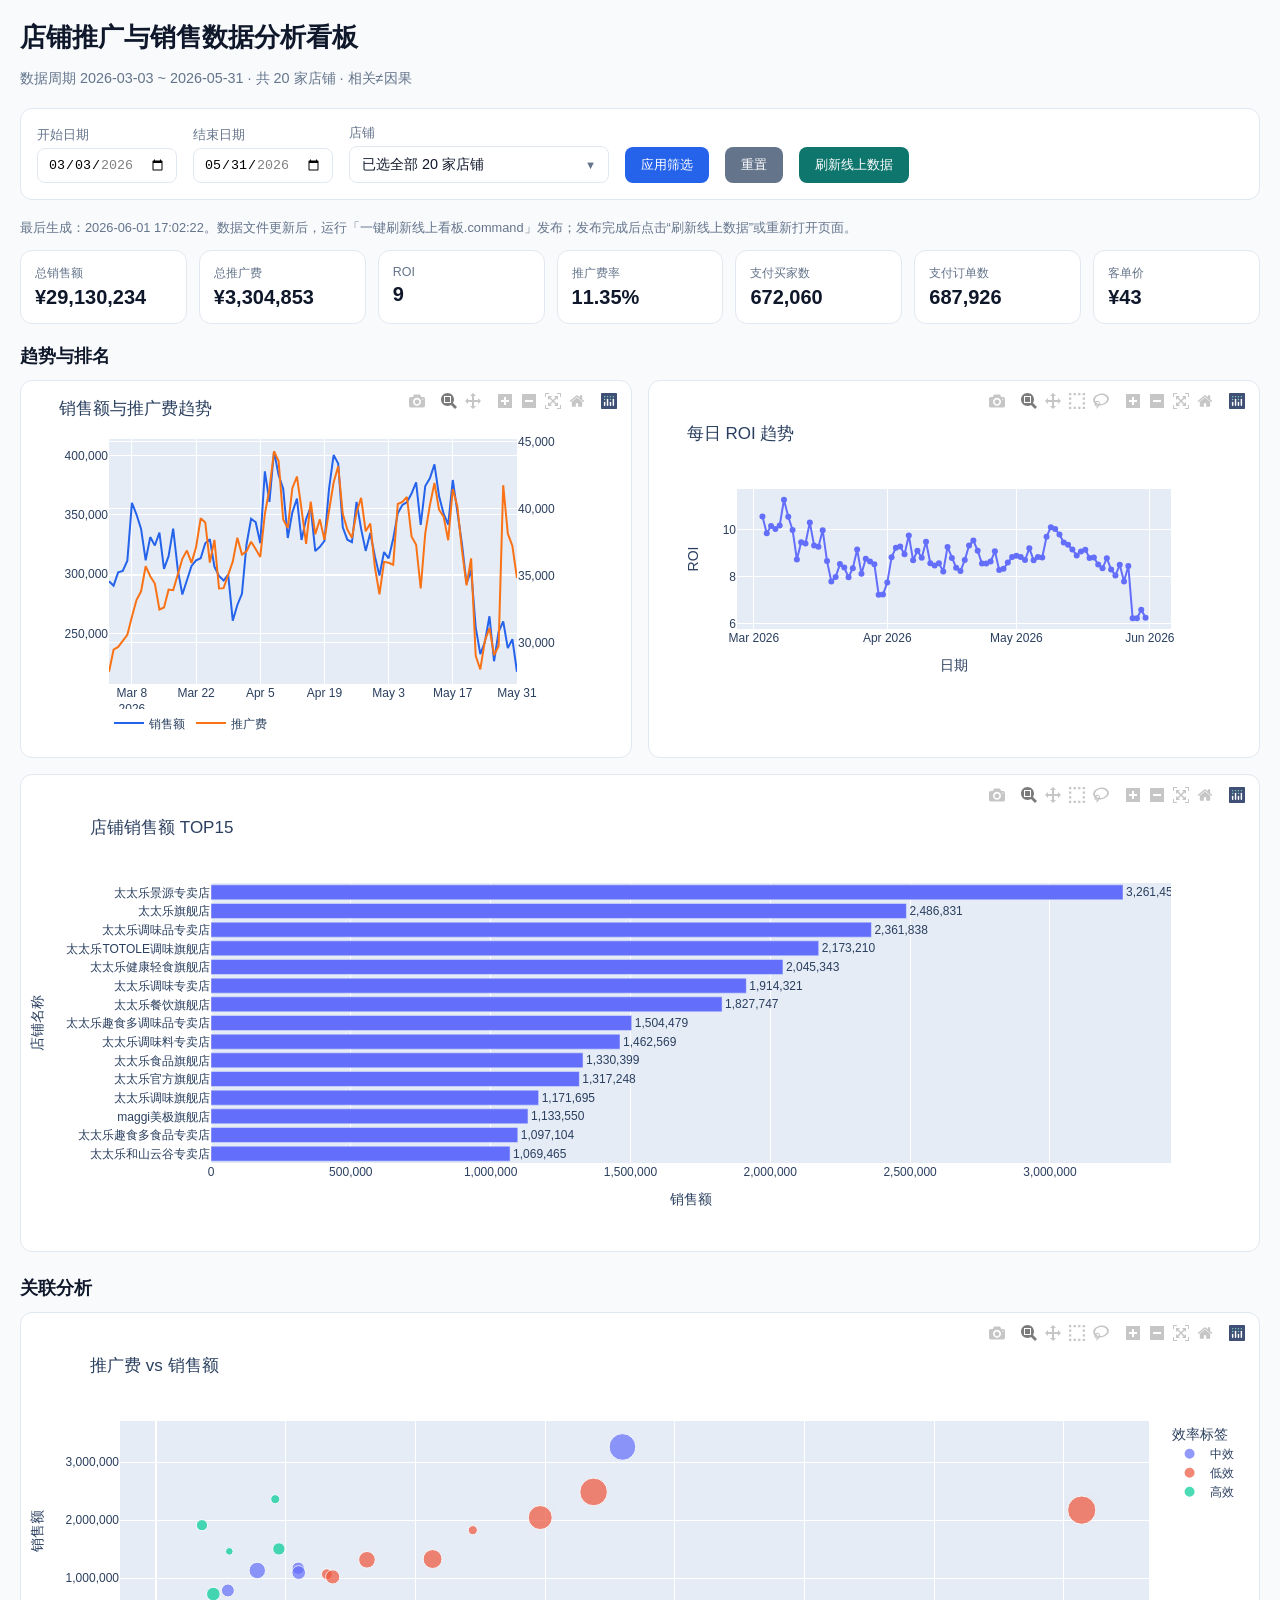
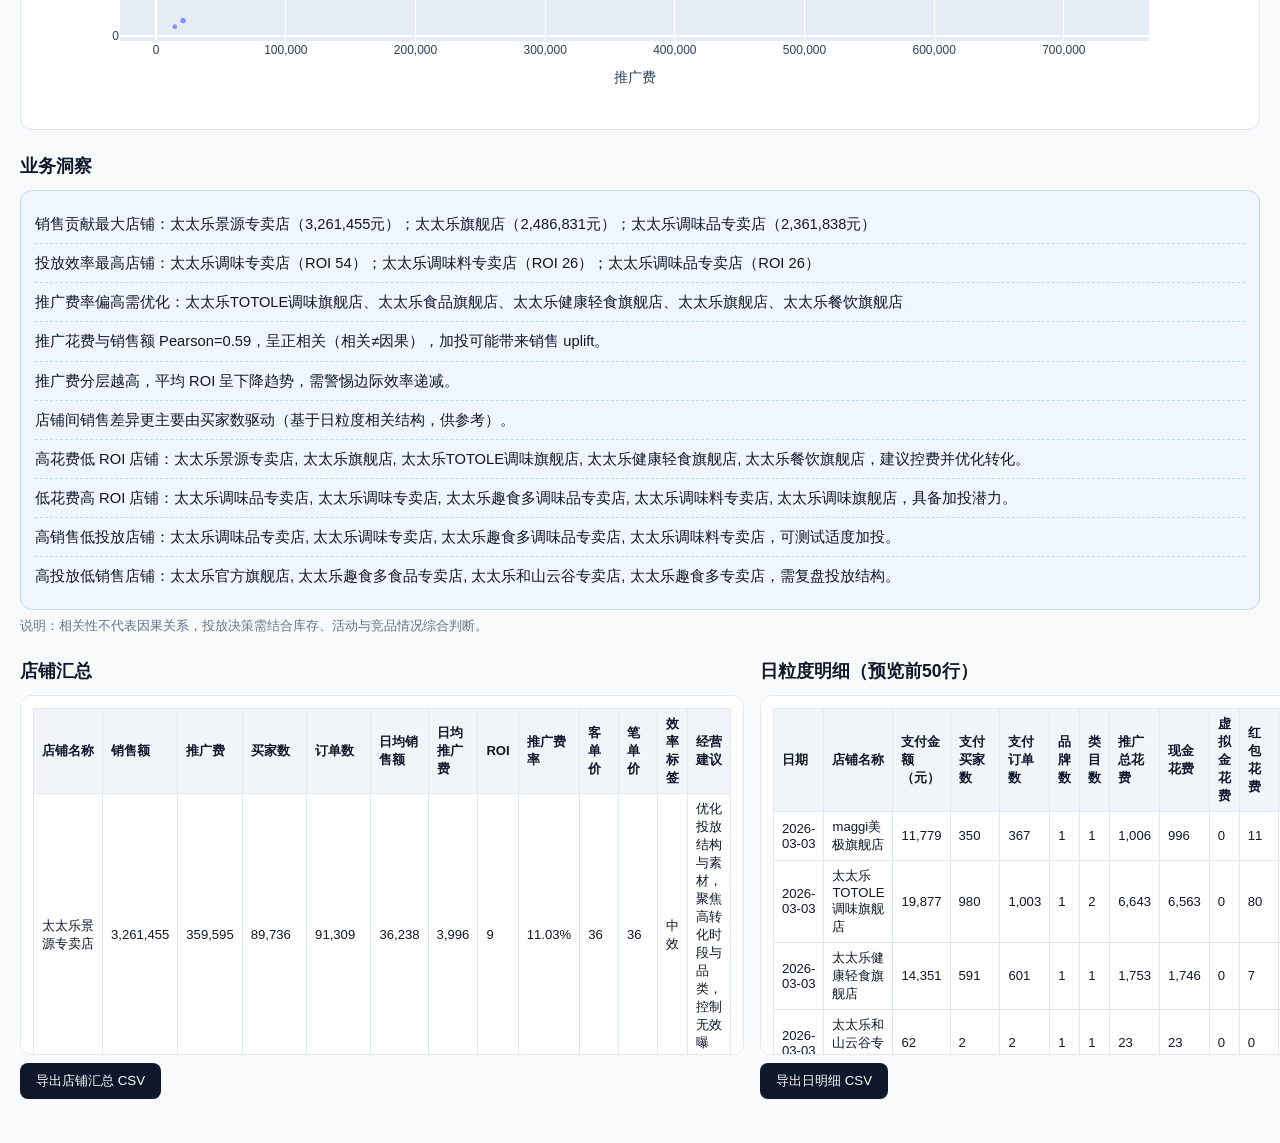
==== commit 51c817aa: "dmp-shop-dashboard: 更新店铺推广与销售看板" ====
--- a/dmp-shop-dashboard/index.html
+++ b/dmp-shop-dashboard/index.html
@@ -105,7 +105,7 @@
     <button class="btn" style="background:#0f766e" onclick="refreshOnline()">刷新线上数据</button>
   </div>
 
-  <p class="note">最后生成：2026-06-01 17:01:09。数据文件更新后，运行「一键刷新线上看板.command」发布；发布完成后点击“刷新线上数据”或重新打开页面。</p>
+  <p class="note">最后生成：2026-06-01 17:02:22。数据文件更新后，运行「一键刷新线上看板.command」发布；发布完成后点击“刷新线上数据”或重新打开页面。</p>
 
   <div class="kpi-grid" id="kpiGrid">
     <div class="kpi"><div class="label">总销售额</div><div class="val" id="kpiSales">¥29,130,234</div></div>
